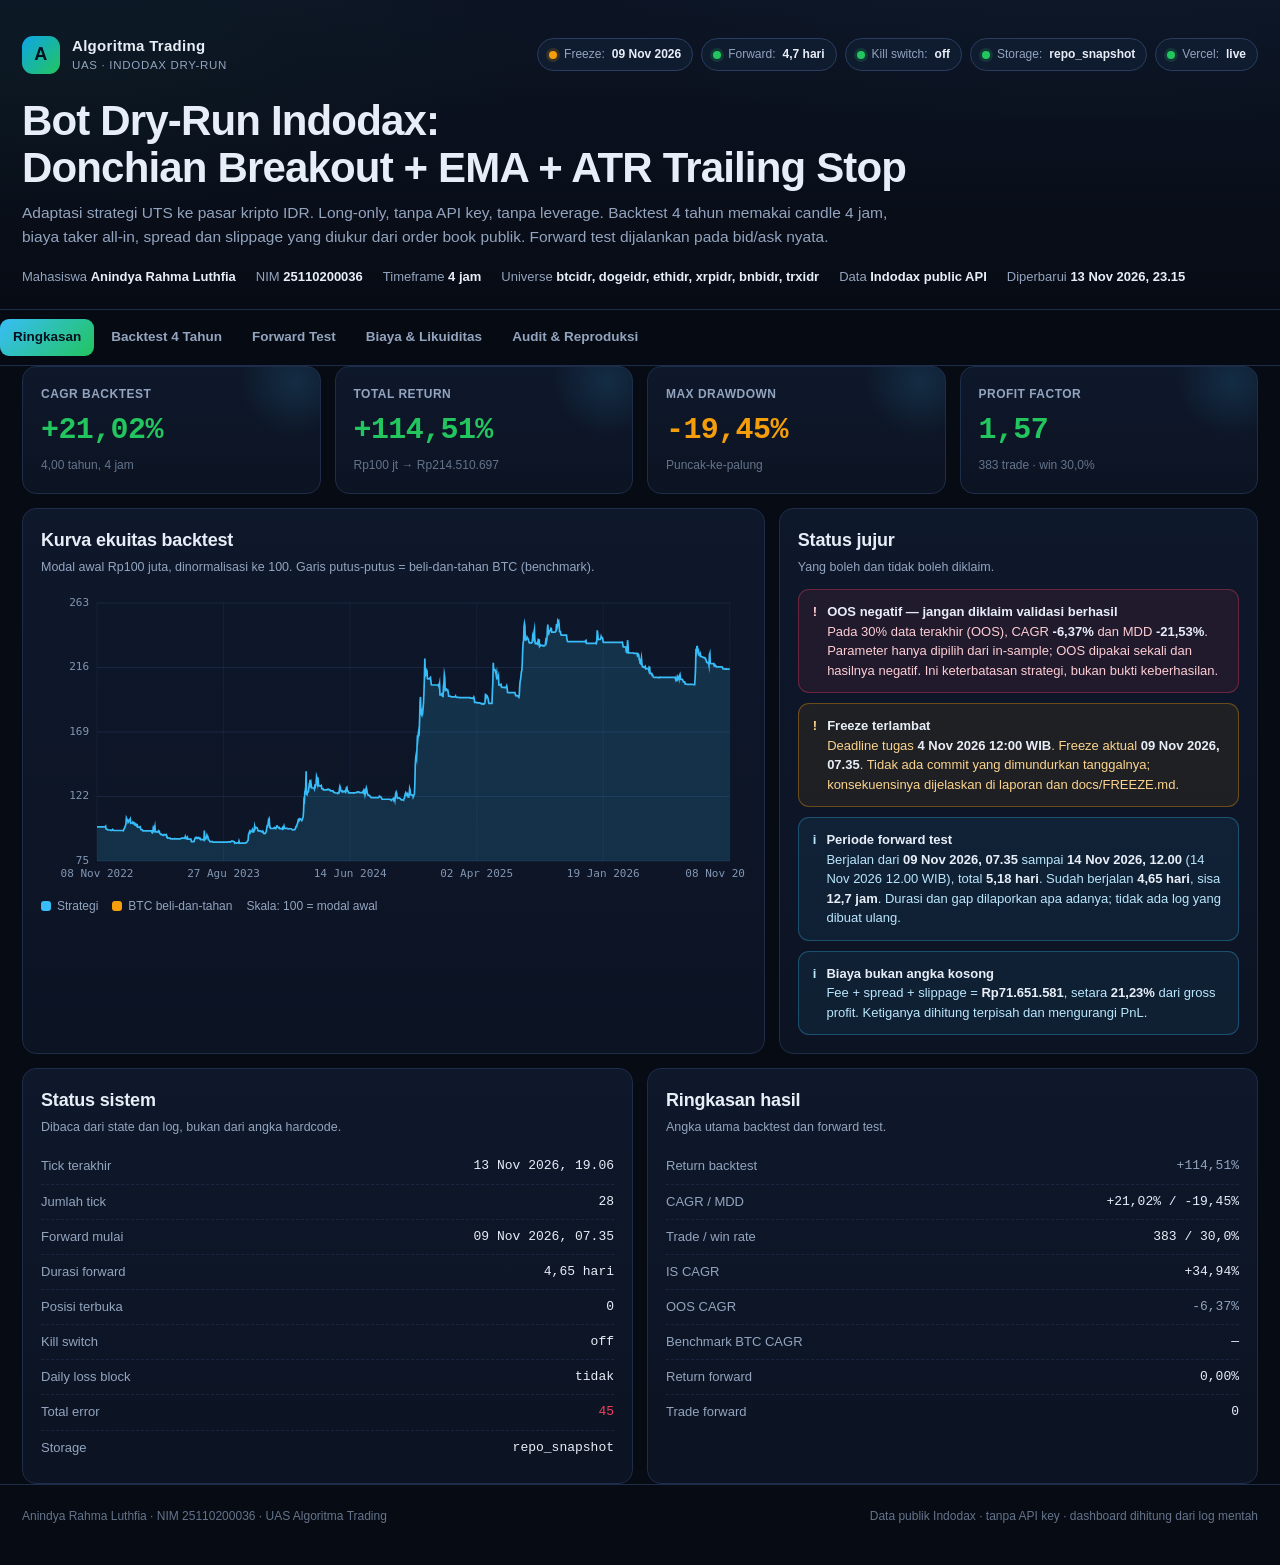
==== dashboard_offline.html @ c39b7fad "feat(periode): forward test sampai 14 Nov 2026 12.00 WIB + dashboard offline root - core/period.py: " ====
<!doctype html>
<html lang="id">
<head>
<meta charset="utf-8">
<meta name="viewport" content="width=device-width, initial-scale=1">
<title>UAS Algoritma Trading — Indodax Dry-Run Bot</title>
<meta name="description" content="Dashboard backtest dan forward test bot dry-run Indodax. Data mentah, metrik dihitung ulang, tanpa API key.">
<style>
:root {
  --bg: #070b14;
  --bg2: #0b1220;
  --panel: #0e1729;
  --panel2: #111d33;
  --line: #1e2d4a;
  --line2: #2a3d60;
  --text: #e8eef8;
  --muted: #93a4bf;
  --faint: #64748b;
  --green: #22c55e;
  --green2: #16a34a;
  --red: #f43f5e;
  --amber: #f59e0b;
  --blue: #38bdf8;
  --violet: #a78bfa;
  --mono: ui-monospace, SFMono-Regular, Menlo, Monaco, Consolas, "Liberation Mono", monospace;
  --sans: -apple-system, BlinkMacSystemFont, "Segoe UI", Roboto, Helvetica, Arial, sans-serif;
  --radius: 14px;
}
* { box-sizing: border-box; }
html { scroll-behavior: smooth; }
body {
  margin: 0;
  background:
    radial-gradient(1200px 500px at 85% -10%, rgba(56,189,248,.12), transparent 60%),
    radial-gradient(900px 400px at 5% 0%, rgba(34,197,94,.10), transparent 55%),
    var(--bg);
  color: var(--text);
  font-family: var(--sans);
  font-size: 15px;
  line-height: 1.55;
  -webkit-font-smoothing: antialiased;
}
a { color: var(--blue); text-decoration: none; }
a:hover { text-decoration: underline; }
.wrap { max-width: 1280px; margin: 0 auto; padding: 0 22px; }

.hero { padding: 34px 0 22px; border-bottom: 1px solid var(--line); background: linear-gradient(180deg, rgba(14,23,41,.75), rgba(7,11,20,0)); }
.hero-top { display: flex; justify-content: space-between; gap: 18px; align-items: center; flex-wrap: wrap; }
.brand { display: flex; align-items: center; gap: 12px; font-weight: 700; letter-spacing: .02em; }
.brand .logo { width: 38px; height: 38px; border-radius: 11px; display: grid; place-items: center; background: linear-gradient(135deg, #0ea5e9, #22c55e); color: #04101f; font-weight: 900; font-size: 18px; }
.brand small { display: block; color: var(--muted); font-weight: 500; font-size: 11.5px; letter-spacing: .06em; text-transform: uppercase; }
.hero h1 { font-size: clamp(26px, 3.6vw, 42px); line-height: 1.12; margin: 22px 0 10px; letter-spacing: -.02em; }
.hero .sub { color: var(--muted); max-width: 900px; margin: 0; font-size: 15.5px; }
.hero-meta { display: flex; gap: 20px; flex-wrap: wrap; margin-top: 18px; color: var(--muted); font-size: 13px; }
.hero-meta b { color: var(--text); font-weight: 600; }

.chips { display: flex; gap: 8px; flex-wrap: wrap; }
.chip { display: inline-flex; align-items: center; gap: 7px; padding: 6px 11px; border: 1px solid var(--line2); border-radius: 999px; background: rgba(17,29,51,.8); font-size: 12px; color: var(--muted); white-space: nowrap; }
.chip b { color: var(--text); font-weight: 600; }
.dot { width: 8px; height: 8px; border-radius: 50%; background: var(--faint); }
.dot.ok { background: var(--green); box-shadow: 0 0 0 3px rgba(34,197,94,.16); }
.dot.bad { background: var(--red); box-shadow: 0 0 0 3px rgba(244,63,94,.16); }
.dot.warn { background: var(--amber); box-shadow: 0 0 0 3px rgba(245,158,11,.16); }

nav.tabs { position: sticky; top: 0; z-index: 20; background: rgba(7,11,20,.88); backdrop-filter: blur(10px); border-bottom: 1px solid var(--line); }
.tabs-inner { display: flex; gap: 4px; overflow-x: auto; padding: 9px 0; scrollbar-width: none; }
.tabs-inner::-webkit-scrollbar { display: none; }
.tab-btn { appearance: none; border: 0; background: transparent; color: var(--muted); font: inherit; font-size: 13.5px; font-weight: 600; padding: 8px 13px; border-radius: 9px; cursor: pointer; white-space: nowrap; }
.tab-btn:hover { color: var(--text); background: rgba(17,29,51,.8); }
.tab-btn.active { color: #04101f; background: linear-gradient(135deg, #38bdf8, #22c55e); }

main { padding: 26px 0 60px; }
section.tab { display: none; }
section.tab.active { display: block; animation: fade .18s ease; }
@keyframes fade { from { opacity: 0; transform: translateY(4px); } to { opacity: 1; transform: none; } }

.grid { display: grid; gap: 14px; }
.g2 { grid-template-columns: repeat(2, minmax(0, 1fr)); }
.g3 { grid-template-columns: repeat(3, minmax(0, 1fr)); }
.g4 { grid-template-columns: repeat(4, minmax(0, 1fr)); }
.g23 { grid-template-columns: 1.55fr 1fr; }
@media (max-width: 1000px) { .g4 { grid-template-columns: repeat(2, minmax(0, 1fr)); } .g23, .g2, .g3 { grid-template-columns: 1fr; } }
@media (max-width: 560px) { .g4 { grid-template-columns: 1fr; } }

.card { background: linear-gradient(180deg, rgba(17,29,51,.72), rgba(14,23,41,.72)); border: 1px solid var(--line); border-radius: var(--radius); padding: 18px; }
.card.tight { padding: 14px; }
.card h3 { margin: 0 0 4px; font-size: 14px; letter-spacing: .01em; }
.card .hint { color: var(--muted); font-size: 12.5px; margin: 0 0 14px; }
.card-head { display: flex; justify-content: space-between; align-items: flex-start; gap: 12px; margin-bottom: 12px; }
.card-head h2 { margin: 0; font-size: 18px; letter-spacing: -.01em; }
.card-head p { margin: 3px 0 0; color: var(--muted); font-size: 12.5px; }

.kpi { position: relative; overflow: hidden; }
.kpi .label { color: var(--muted); font-size: 12px; letter-spacing: .04em; text-transform: uppercase; font-weight: 600; }
.kpi .value { font-family: var(--mono); font-size: clamp(22px, 2.4vw, 30px); font-weight: 700; letter-spacing: -.02em; margin-top: 3px; }
.kpi .value.sm { font-size: 22px; }
.kpi .foot { color: var(--faint); font-size: 12px; margin-top: 3px; }
.kpi.pos .value { color: var(--green); }
.kpi.neg .value { color: var(--red); }
.kpi.warn .value { color: var(--amber); }
.kpi::after { content: ""; position: absolute; right: -30px; top: -40px; width: 110px; height: 110px; border-radius: 50%; background: radial-gradient(circle, rgba(56,189,248,.13), transparent 70%); }

.note { display: flex; gap: 10px; padding: 12px 14px; border-radius: 11px; border: 1px solid; font-size: 13px; line-height: 1.5; }
.note b { color: var(--text); }
.note.warn { border-color: rgba(245,158,11,.35); background: rgba(245,158,11,.08); color: #fbd38d; }
.note.bad { border-color: rgba(244,63,94,.35); background: rgba(244,63,94,.08); color: #fecdd3; }
.note.ok { border-color: rgba(34,197,94,.32); background: rgba(34,197,94,.07); color: #bbf7d0; }
.note.info { border-color: rgba(56,189,248,.30); background: rgba(56,189,248,.07); color: #bae6fd; }
.note .ico { flex: 0 0 auto; font-weight: 800; }

.chart { position: relative; width: 100%; }
.chart canvas { width: 100%; height: 300px; display: block; }
.chart.small canvas { height: 210px; }
.chart .legend { display: flex; gap: 14px; flex-wrap: wrap; margin: 8px 0 0; font-size: 12px; color: var(--muted); }
.legend i { display: inline-block; width: 10px; height: 10px; border-radius: 3px; margin-right: 6px; vertical-align: -1px; }
.empty { display: grid; place-items: center; height: 200px; color: var(--faint); font-size: 13px; border: 1px dashed var(--line2); border-radius: 11px; text-align: center; padding: 20px; }
.chart .empty { height: 300px; }
.chart.small .empty { height: 210px; }

table { width: 100%; border-collapse: collapse; font-size: 12.8px; }
th, td { padding: 9px 10px; text-align: right; border-bottom: 1px solid rgba(30,45,74,.65); white-space: nowrap; }
th:first-child, td:first-child { text-align: left; }
th { color: var(--muted); font-size: 11px; text-transform: uppercase; letter-spacing: .05em; font-weight: 700; position: sticky; top: 0; background: var(--panel); z-index: 1; }
tbody tr:hover { background: rgba(56,189,248,.045); }
td.mono, th.mono, .mono { font-family: var(--mono); }
.pos { color: var(--green); }
.neg { color: var(--red); }
.mut { color: var(--muted); }
.tbl-scroll { max-height: 430px; overflow: auto; border: 1px solid var(--line); border-radius: 11px; }
.tbl-scroll table th:first-child { border-top-left-radius: 11px; }
.badge { display: inline-block; padding: 2px 8px; border-radius: 999px; font-size: 11px; font-weight: 700; letter-spacing: .02em; }
.badge.buy { background: rgba(34,197,94,.15); color: #86efac; }
.badge.sell { background: rgba(244,63,94,.15); color: #fda4af; }
.badge.skip { background: rgba(100,116,139,.18); color: #cbd5e1; }
.badge.warn { background: rgba(245,158,11,.16); color: #fcd34d; }

.statline { display: flex; justify-content: space-between; gap: 14px; padding: 7px 0; border-bottom: 1px dashed rgba(30,45,74,.7); font-size: 13px; }
.statline:last-child { border-bottom: 0; }
.statline span:first-child { color: var(--muted); }
.statline span:last-child { font-family: var(--mono); text-align: right; }

.kv { display: grid; grid-template-columns: auto 1fr; gap: 7px 14px; font-size: 12.5px; }
.kv dt { color: var(--muted); }
.kv dd { margin: 0; font-family: var(--mono); overflow-wrap: anywhere; }

details { border: 1px solid var(--line); border-radius: 10px; padding: 10px 12px; background: rgba(7,11,20,.3); }
details summary { cursor: pointer; color: var(--muted); font-size: 12.5px; }
details[open] summary { margin-bottom: 8px; }

pre { margin: 0; padding: 12px; background: #060a12; border: 1px solid var(--line); border-radius: 10px; overflow: auto; font-family: var(--mono); font-size: 12px; color: #c7d2e5; }
code { font-family: var(--mono); font-size: .92em; background: rgba(56,189,248,.09); padding: 1px 5px; border-radius: 5px; }
pre code { background: transparent; padding: 0; }

footer { border-top: 1px solid var(--line); padding: 22px 0 40px; color: var(--faint); font-size: 12px; }
footer .wrap { display: flex; justify-content: space-between; gap: 18px; flex-wrap: wrap; }

#tooltip { position: fixed; pointer-events: none; z-index: 100; background: #0b1322; border: 1px solid var(--line2); border-radius: 9px; padding: 8px 10px; font-size: 12px; color: var(--text); box-shadow: 0 12px 35px rgba(0,0,0,.5); display: none; min-width: 130px; }
#tooltip .t { color: var(--muted); font-size: 11px; margin-bottom: 3px; }
#tooltip .row { display: flex; justify-content: space-between; gap: 12px; font-family: var(--mono); }
#tooltip i { display: inline-block; width: 8px; height: 8px; border-radius: 2px; margin-right: 5px; }

.sep { height: 1px; background: var(--line); margin: 18px 0; }
.right { text-align: right; }
.flex { display: flex; gap: 10px; flex-wrap: wrap; align-items: center; }
.spacer { flex: 1; }
.small { font-size: 12px; }
.muted { color: var(--muted); }
.nowrap { white-space: nowrap; }
.pill { display: inline-block; padding: 3px 9px; border: 1px solid var(--line2); border-radius: 999px; font-size: 11.5px; color: var(--muted); }

@media print {
  body { background: #fff; color: #111; }
  nav.tabs, #tooltip { display: none; }
  section.tab { display: block !important; }
  .card { break-inside: avoid; border-color: #ccc; background: #fff; }
  .hero { background: #fff; }
}

</style>
<link rel="icon" href="data:image/svg+xml,%3Csvg xmlns='http://www.w3.org/2000/svg' viewBox='0 0 64 64'%3E%3Crect width='64' height='64' rx='14' fill='%230ea5e9'/%3E%3Cpath d='M14 44l12-12 8 7 16-19' stroke='%2304101f' stroke-width='7' fill='none' stroke-linecap='round' stroke-linejoin='round'/%3E%3C/svg%3E">
</head>
<body>
<header class="hero">
  <div class="wrap">
    <div class="hero-top">
      <div class="brand">
        <div class="logo">A</div>
        <div>Algoritma Trading<small>UAS · Indodax Dry-Run</small></div>
      </div>
      <div class="chips" id="heroChips"></div>
    </div>
    <h1>Bot Dry-Run Indodax:<br>Donchian Breakout + EMA + ATR Trailing Stop</h1>
    <p class="sub">
      Adaptasi strategi UTS ke pasar kripto IDR. Long-only, tanpa API key, tanpa leverage.
      Backtest 4 tahun memakai candle 4 jam, biaya taker all-in, spread dan slippage
      yang diukur dari order book publik. Forward test dijalankan pada bid/ask nyata.
    </p>
    <div class="hero-meta" id="heroMeta"></div>
  </div>
</header>

<nav class="tabs">
  <div class="wrap tabs-inner" id="tabs">
    <button class="tab-btn active" data-tab="ringkasan">Ringkasan</button>
    <button class="tab-btn" data-tab="backtest">Backtest 4 Tahun</button>
    <button class="tab-btn" data-tab="forward">Forward Test</button>
    <button class="tab-btn" data-tab="biaya">Biaya &amp; Likuiditas</button>
    <button class="tab-btn" data-tab="audit">Audit &amp; Reproduksi</button>
  </div>
</nav>

<main class="wrap">
  <!-- ================= RINGKASAN ================= -->
  <section class="tab active" id="tab-ringkasan">
    <div class="grid g4" id="kpis" style="margin-bottom:14px"></div>
    <div class="grid g23" style="margin-bottom:14px">
      <div class="card">
        <div class="card-head">
          <div><h2>Kurva ekuitas backtest</h2><p>Modal awal Rp100 juta, dinormalisasi ke 100. Garis putus-putus = beli-dan-tahan BTC (benchmark).</p></div>
        </div>
        <div class="chart" id="summaryChartWrap">
          <canvas id="summaryChart" aria-label="Kurva ekuitas backtest"></canvas>
          <div class="legend" id="summaryLegend"></div>
        </div>
      </div>
      <div class="card">
        <div class="card-head"><div><h2>Status jujur</h2><p>Yang boleh dan tidak boleh diklaim.</p></div></div>
        <div id="honestyNotes" class="grid" style="gap:10px"></div>
      </div>
    </div>
    <div class="grid g2">
      <div class="card">
        <div class="card-head"><div><h2>Status sistem</h2><p>Dibaca dari state dan log, bukan dari angka hardcode.</p></div></div>
        <div id="statusList"></div>
      </div>
      <div class="card">
        <div class="card-head"><div><h2>Ringkasan hasil</h2><p>Angka utama backtest dan forward test.</p></div></div>
        <div id="summaryStats"></div>
      </div>
    </div>
  </section>

  <!-- ================= BACKTEST ================= -->
  <section class="tab" id="tab-backtest">
    <div class="grid g2" style="margin-bottom:14px">
      <div class="card">
        <div class="card-head"><div><h2>Ekuitas vs benchmark</h2><p>Harian (nilai pada panggilan pertama setelah 00:00 WIB).</p></div></div>
        <div class="chart" id="btEquityWrap"><canvas id="btEquity"></canvas><div class="legend" id="btEquityLegend"></div></div>
      </div>
      <div class="card">
        <div class="card-head"><div><h2>Drawdown</h2><p>Jarak dari puncak ekuitas. Negatif = di bawah puncak.</p></div></div>
        <div class="chart" id="btDdWrap"><canvas id="btDrawdown"></canvas><div class="legend" id="btDdLegend"></div></div>
      </div>
    </div>

    <div class="grid g2" style="margin-bottom:14px">
      <div class="card">
        <div class="card-head"><div><h2>In-sample vs out-of-sample</h2><p>Parameter dipilih hanya dari 70% awal. OOS dievaluasi sekali setelahnya.</p></div></div>
        <div class="tbl-scroll" style="max-height:none"><table id="splitTable"></table></div>
        <div id="oosNote" style="margin-top:12px"></div>
      </div>
      <div class="card">
        <div class="card-head"><div><h2>Uji ketahanan</h2><p>Fee 2x, biaya eksekusi 2x, dan keterlambatan eksekusi 1 bar.</p></div></div>
        <div class="tbl-scroll" style="max-height:none"><table id="stressTable"></table></div>
        <div class="hint" style="margin-top:10px">Sensitivitas parameter ada di tab Audit.</div>
      </div>
    </div>

    <div class="grid g2" style="margin-bottom:14px">
      <div class="card">
        <div class="card-head"><div><h2>Metrik lengkap</h2><p>Dihitung dari equity curve dan daftar trade.</p></div></div>
        <div class="tbl-scroll" style="max-height:520px"><table id="btMetrics"></table></div>
      </div>
      <div class="card">
        <div class="card-head"><div><h2>Return per tahun</h2><p>Tahun kalender WIB. Tahun parsial ditandai.</p></div></div>
        <div class="tbl-scroll" style="max-height:none"><table id="yearlyTable"></table></div>
        <div class="sep"></div>
        <div class="card-head"><div><h2>Return per bulan</h2><p>Bulan kalender WIB, 48 bulan.</p></div></div>
        <div class="tbl-scroll" style="max-height:260px"><table id="monthlyTable"></table></div>
      </div>
    </div>

    <div class="card" style="margin-bottom:14px">
      <div class="card-head">
        <div><h2>Daftar trade</h2><p id="tradesHint">Semua trade tertutup. Kolom biaya memisahkan fee, spread, dan slippage.</p></div>
        <div class="flex">
          <a class="pill" href="backtest_trades.csv" download>Unduh CSV</a>
          <a class="pill" href="backtest_equity_daily.csv" download>Equity CSV</a>
        </div>
      </div>
      <div class="tbl-scroll"><table id="tradesTable"></table></div>
    </div>

    <div class="card">
      <div class="card-head"><div><h2>Sensitivitas parameter</h2><p>Mengubah satu parameter ±20% dari nilai final, untuk melihat apakah hasil bergantung pada satu titik.</p></div></div>
      <div class="tbl-scroll" style="max-height:none"><table id="sensitivityTable"></table></div>
    </div>
  </section>

  <!-- ================= FORWARD ================= -->
  <section class="tab" id="tab-forward">
    <div id="fwdBanner" style="margin-bottom:14px"></div>
    <div class="grid g4" id="fwdKpis" style="margin-bottom:14px"></div>
    <div class="card" style="margin-bottom:14px">
      <div class="card-head"><div><h2>Kecocokan backtest vs forward (jendela yang sama)</h2><p>Backtest dijalankan ulang pada candle yang sama, lalu sinyal masuk dibandingkan candle demi candle memakai fungsi strategi yang sama.</p></div></div>
      <div id="fwdCompare"></div>
    </div>
    <div class="grid g23" style="margin-bottom:14px">
      <div class="card">
        <div class="card-head"><div><h2>Ekuitas forward test</h2><p>Setiap titik = satu tick bot. Dinormalisasi ke 100.</p></div></div>
        <div class="chart" id="fwdChartWrap"><canvas id="fwdChart"></canvas><div class="legend" id="fwdLegend"></div></div>
      </div>
      <div class="card">
        <div class="card-head"><div><h2>Status forward</h2><p>Durasi dan uptime dihitung dari log.</p></div></div>
        <div id="fwdStatus"></div>
      </div>
    </div>

    <div class="grid g2" style="margin-bottom:14px">
      <div class="card">
        <div class="card-head"><div><h2>Posisi terbuka</h2><p>Mark-to-market memakai bid terakhir.</p></div></div>
        <div class="tbl-scroll" style="max-height:none"><table id="positionsTable"></table></div>
      </div>
      <div class="card">
        <div class="card-head"><div><h2>Trade forward</h2><p>Trade yang sudah ditutup selama forward test.</p></div></div>
        <div class="tbl-scroll" style="max-height:none"><table id="fwdTradesTable"></table></div>
      </div>
    </div>

    <div class="grid g2" style="margin-bottom:14px">
      <div class="card">
        <div class="card-head"><div><h2>Keputusan terakhir</h2><p>30 keputusan terbaru, termasuk candle yang dilewati dan alasannya.</p></div></div>
        <div class="tbl-scroll"><table id="decisionsTable"></table></div>
      </div>
      <div class="card">
        <div class="card-head"><div><h2>Order simulasi</h2><p>Harga fill, fee, spread, slippage, dan deviasi terhadap harga sinyal.</p></div></div>
        <div class="tbl-scroll"><table id="ordersTable"></table></div>
      </div>
    </div>

    <div class="grid g3">
      <div class="card">
        <div class="card-head"><div><h2>Uptime scheduler</h2><p>Definisi: candle diproses sebelum candle berikutnya ditutup.</p></div></div>
        <div id="uptimeCard"></div>
      </div>
      <div class="card">
        <div class="card-head"><div><h2>Kill switch</h2><p>Memblokir entry baru; exit tetap dievaluasi.</p></div></div>
        <div id="killCard"></div>
      </div>
      <div class="card">
        <div class="card-head"><div><h2>Error terakhir</h2><p>Kegagalan API atau eksekusi, jika ada.</p></div></div>
        <div id="errorsCard"></div>
      </div>
    </div>
  </section>

  <!-- ================= BIAYA ================= -->
  <section class="tab" id="tab-biaya">
    <div class="grid g3" id="feeCards" style="margin-bottom:14px"></div>
    <div class="grid g2" style="margin-bottom:14px">
      <div class="card">
        <div class="card-head"><div><h2>Spread &amp; slippage terukur per pair</h2><p>Dari snapshot order book publik untuk notional 20% modal awal.</p></div></div>
        <div class="tbl-scroll" style="max-height:none"><table id="costTable"></table></div>
        <div class="hint" style="margin-top:10px" id="costMethod"></div>
      </div>
      <div class="card">
        <div class="card-head"><div><h2>Sumber angka</h2><p>Semua angka biaya punya rujukan yang bisa diperiksa.</p></div></div>
        <div id="feeSources"></div>
      </div>
    </div>
    <div class="grid g2">
      <div class="card">
        <div class="card-head"><div><h2>Bukti snapshot</h2><p>Order book disimpan mentah, bukan hanya ringkasannya.</p></div></div>
        <div id="snapshotInfo"></div>
      </div>
      <div class="card">
        <div class="card-head"><div><h2>Total biaya backtest</h2><p>Biaya yang benar-benar mengurangi PnL, bukan estimasi terpisah.</p></div></div>
        <div id="costTotals"></div>
      </div>
    </div>
  </section>

  <!-- ================= AUDIT ================= -->
  <section class="tab" id="tab-audit">
    <div class="grid g2" style="margin-bottom:14px">
      <div class="card">
        <div class="card-head"><div><h2>Kualitas data</h2><p>Jumlah bar, gap, dan hash file mentah per pair.</p></div></div>
        <div class="tbl-scroll"><table id="qualityTable"></table></div>
      </div>
      <div class="card">
        <div class="card-head"><div><h2>Identitas build</h2><p>Versi kode, parameter, dan waktu pembuatan laporan.</p></div></div>
        <div id="reproInfo"></div>
        <div class="sep"></div>
        <div class="card-head"><div><h2>Freeze</h2><p>Batas tugas dan waktu freeze yang benar-benar terjadi.</p></div></div>
        <div id="freezeInfo"></div>
      </div>
    </div>

    <div class="card" style="margin-bottom:14px">
      <div class="card-head"><div><h2>Cara menghitung ulang</h2><p>Semua perintah di bawah dijalankan dari root proyek.</p></div></div>
      <pre><code id="commands"></code></pre>
    </div>

    <div class="grid g2" style="margin-bottom:14px">
      <div class="card">
        <div class="card-head"><div><h2>Checklist ketentuan UAS</h2><p>Status berdasarkan bukti di repo, bukan klaim.</p></div></div>
        <div id="checklist"></div>
      </div>
      <div class="card">
        <div class="card-head"><div><h2>Berkas penting</h2><p>Lokasi bukti dan kode yang bisa diperiksa dosen.</p></div></div>
        <div id="filesInfo"></div>
      </div>
    </div>

    <div class="card">
      <div class="card-head"><div><h2>Catatan metodologi</h2><p>Hal-hal yang mudah membuat backtest terlihat lebih bagus dari kenyataan.</p></div></div>
      <div id="methodNotes"></div>
    </div>
  </section>
</main>

<footer>
  <div class="wrap">
    <div>Anindya Rahma Luthfia · NIM 25110200036 · UAS Algoritma Trading</div>
    <div>Data publik Indodax · tanpa API key · dashboard dihitung dari log mentah</div>
  </div>
</footer>

<div id="tooltip"></div>
<script>window.__DASHBOARD_DATA__={"meta":{"student":"Anindya Rahma Luthfia","nim":"25110200036","generated_at":"2026-11-13T16:15:11Z","storage":"repo_snapshot","strategy":"Donchian Breakout + EMA Trend Filter + ATR Trailing Stop (adaptasi UTS ke kripto IDR)","timeframe":"240","freeze":"2026-11-09T00:35:31Z","freeze_commit":"freeze-2026-11-09","forward_test_start":"2026-11-09T00:35:58Z","universe":["btcidr","dogeidr","ethidr","xrpidr","bnbidr","trxidr"],"params":{"lookback":40,"fast_ema":20,"trend_ema":100,"atr_period":14,"atr_mult":3.0,"time_stop_bars":3,"time_stop_loss_pct":-0.02},"capital_idr":100000000.0,"fees":{"buy_pct":0.0020555,"sell_pct":0.0041555,"basis":"taker all-in (service fee + tax + CFX), IDR Market PRO, berlaku efektif 1 Oktober 2026","api_pairs_taker_pct":0.002,"official_buy_taker_pct":0.0020555,"official_sell_taker_pct":0.0041555,"used":"nilai tertinggi dari /api/pairs dan halaman resmi","sources":[{"url":"https://indodax.com/api/pairs","accessed_at":"2026-11-08","value":"trade_fee_percent_taker = 0.2% (belum termasuk komponen pajak/CFX)"},{"url":"https://help.indodax.com/hc/id/articles/4416646599705-Rincian-Biaya-Transaksi-di-INDODAX","accessed_at":"2026-11-08","value":"IDR Market PRO Taker: BUY 0.20555%, SELL 0.41555% all-in"}]},"min_order_idr":25000},"backtest":{"meta":{"generated_at":"2026-11-09T00:31:39Z","strategy":"Donchian Breakout + EMA Trend Filter + ATR Trailing Stop (adaptasi UTS ke kripto IDR)","timeframe":"240","timeframe_seconds":14400,"period_start":"2022-11-08T00:00:00Z","period_end":"2026-11-08T00:00:00Z","years":4.0,"capital_idr":100000000,"universe":["btcidr","dogeidr","ethidr","xrpidr","bnbidr","trxidr"],"params":{"lookback":40,"fast_ema":20,"trend_ema":100,"atr_period":14,"atr_mult":3.0,"time_stop_bars":3,"time_stop_loss_pct":-0.02},"fees":{"buy_pct":0.0020555,"sell_pct":0.0041555,"basis":"taker all-in (service fee + tax + CFX), IDR Market PRO, berlaku efektif 1 Oktober 2026","api_pairs_taker_pct":0.002,"official_buy_taker_pct":0.0020555,"official_sell_taker_pct":0.0041555,"used":"nilai tertinggi dari /api/pairs dan halaman resmi","sources":[{"url":"https://indodax.com/api/pairs","accessed_at":"2026-11-08","value":"trade_fee_percent_taker = 0.2% (belum termasuk komponen pajak/CFX)"},{"url":"https://help.indodax.com/hc/id/articles/4416646599705-Rincian-Biaya-Transaksi-di-INDODAX","accessed_at":"2026-11-08","value":"IDR Market PRO Taker: BUY 0.20555%, SELL 0.41555% all-in"}]},"min_order_idr":25000,"costs":{"btcidr":{"samples":61,"target_notional_idr":20000000.0,"spread_median":0.0003881242711291977,"spread_p25":4.697102217091846e-05,"spread_p75":0.0003924942573138465,"half_spread":0.00019406213556459885,"slippage_buy":0.0,"slippage_sell":1.6816029778654595e-05,"slippage_samples_buy":61,"slippage_samples_sell":61,"depth_complete_share":1.0,"first_snapshot":"2026-11-08T15:09:26Z","last_snapshot":"2026-11-08T16:09:25Z"},"dogeidr":{"samples":61,"target_notional_idr":20000000.0,"spread_median":0.0015515903801396431,"spread_p25":0.0007754943776657619,"spread_p75":0.0015515903801396431,"half_spread":0.0007757951900698216,"slippage_buy":0.0,"slippage_sell":0.0007165972291417466,"slippage_samples_buy":61,"slippage_samples_sell":61,"depth_complete_share":1.0,"first_snapshot":"2026-11-08T15:09:34Z","last_snapshot":"2026-11-08T16:09:28Z"},"ethidr":{"samples":61,"target_notional_idr":20000000.0,"spread_median":0.0009141558265080482,"spread_p25":0.0002720516403477315,"spread_p75":0.0012484914358889426,"half_spread":0.0004570779132540241,"slippage_buy":0.0,"slippage_sell":0.0,"slippage_samples_buy":61,"slippage_samples_sell":61,"depth_complete_share":1.0,"first_snapshot":"2026-11-08T15:09:27Z","last_snapshot":"2026-11-08T16:09:25Z"},"xrpidr":{"samples":61,"target_notional_idr":20000000.0,"spread_median":0.0005268577723495462,"spread_p25":9.560695196406051e-05,"spread_p75":0.0010052272062171731,"half_spread":0.0002634288861747731,"slippage_buy":0.0,"slippage_sell":0.0004511335882239065,"slippage_samples_buy":61,"slippage_samples_sell":61,"depth_complete_share":1.0,"first_snapshot":"2026-11-08T15:09:28Z","last_snapshot":"2026-11-08T16:09:26Z"},"bnbidr":{"samples":61,"target_notional_idr":20000000.0,"spread_median":0.004411501298459713,"spread_p25":0.004384300449477836,"spread_p75":0.004433532936888006,"half_spread":0.0022057506492298563,"slippage_buy":0.0,"slippage_sell":0.0,"slippage_samples_buy":61,"slippage_samples_sell":61,"depth_complete_share":1.0,"first_snapshot":"2026-11-08T15:09:30Z","last_snapshot":"2026-11-08T16:09:27Z"},"trxidr":{"samples":61,"target_notional_idr":20000000.0,"spread_median":0.003451251078515962,"spread_p25":0.003278971438432997,"spread_p75":0.003623500992149081,"half_spread":0.001725625539257981,"slippage_buy":2.903146102051224e-05,"slippage_sell":0.00033739949649358447,"slippage_samples_buy":61,"slippage_samples_sell":61,"depth_complete_share":1.0,"first_snapshot":"2026-11-08T15:09:39Z","last_snapshot":"2026-11-08T16:09:30Z"}},"cost_fallback":{"spread_median":0.0012730271948805697,"half_spread":0.0006365135974402849,"slippage_buy":0.0,"slippage_sell":0.00017710776313611953,"note":"fallback = median lintas pair yang punya snapshot; 0.2% slippage hanya jika tidak ada snapshot sama sekali"},"cost_method":"spread = (ask-bid)/mid pada best level; slippage = selisih VWAP hasil walk-the-book terhadap best level untuk notional 20% modal awal. Backtest memakai median seluruh snapshot yang terkumpul.","universe_selection":{"generated_at":"2026-11-08T15:12:27Z","backtest_start":"2022-11-08","backtest_end":"2026-11-08","liquidity_window":["2022-11-08","2023-01-07"],"criteria":"Pair IDR yang sudah memiliki candle pada awal periode, coverage data >=95% pada 60 hari pertama, dan median nilai transaksi harian (close x volume) tertinggi pada 60 hari pertama. Likuiditas diukur pada awal backtest, bukan pada hari ini.","candidates":[{"pair":"btcidr","eligible":true,"reason":"ok","median_daily_quote_volume_idr":5683095155.652599,"coverage":1.0,"bars_window":360,"expected_bars_window":360,"first_bar_utc":"2022-08-01 00:00","last_bar_utc":"2026-11-08 00:00","trade_min_base_currency":10000,"trade_fee_percent_taker_api":0.2,"pricescale":1000,"quantity_increment":1e-08,"is_maintenance":0},{"pair":"ethidr","eligible":true,"reason":"ok","median_daily_quote_volume_idr":3386825511.25922,"coverage":1.0,"bars_window":360,"expected_bars_window":360,"first_bar_utc":"2022-08-01 00:00","last_bar_utc":"2026-11-08 00:00","trade_min_base_currency":10000,"trade_fee_percent_taker_api":0.2,"pricescale":1000,"quantity_increment":1e-08,"is_maintenance":0},{"pair":"usdtidr","eligible":false,"reason":"Stablecoin IDR bukan kandidat trend following karena harganya dipatok dan tidak menghasilkan tren arah; likuiditasnya besar tetapi bukan peluang strategi ini."},{"pair":"xrpidr","eligible":true,"reason":"ok","median_daily_quote_volume_idr":2259328671.8648033,"coverage":1.0,"bars_window":360,"expected_bars_window":360,"first_bar_utc":"2022-08-01 00:00","last_bar_utc":"2026-11-08 00:00","trade_min_base_currency":10000,"trade_fee_percent_taker_api":0.2,"pricescale":1,"quantity_increment":1e-08,"is_maintenance":0},{"pair":"bnbidr","eligible":true,"reason":"ok","median_daily_quote_volume_idr":1263141329.6965156,"coverage":1.0,"bars_window":360,"expected_bars_window":360,"first_bar_utc":"2022-08-01 00:00","last_bar_utc":"2026-11-08 00:00","trade_min_base_currency":10000,"trade_fee_percent_taker_api":0.2,"pricescale":1,"quantity_increment":1e-08,"is_maintenance":0},{"pair":"solidr","eligible":true,"reason":"ok","median_daily_quote_volume_idr":532950912.4012913,"coverage":1.0,"bars_window":360,"expected_bars_window":360,"first_bar_utc":"2022-08-01 00:00","last_bar_utc":"2026-11-08 00:00","trade_min_base_currency":10000,"trade_fee_percent_taker_api":0.2,"pricescale":1,"quantity_increment":1e-08,"is_maintenance":0},{"pair":"adaidr","eligible":true,"reason":"ok","median_daily_quote_volume_idr":810663510.8387663,"coverage":1.0,"bars_window":360,"expected_bars_window":360,"first_bar_utc":"2022-08-01 00:00","last_bar_utc":"2026-11-08 00:00","trade_min_base_currency":10000,"trade_fee_percent_taker_api":0.2,"pricescale":1,"quantity_increment":1e-08,"is_maintenance":0},{"pair":"dogeidr","eligible":true,"reason":"ok","median_daily_quote_volume_idr":4854923267.940579,"coverage":1.0,"bars_window":360,"expected_bars_window":360,"first_bar_utc":"2022-08-01 00:00","last_bar_utc":"2026-11-08 00:00","trade_min_base_currency":10000,"trade_fee_percent_taker_api":0.2,"pricescale":1,"quantity_increment":1e-08,"is_maintenance":0},{"pair":"dotidr","eligible":true,"reason":"ok","median_daily_quote_volume_idr":114076834.35335663,"coverage":1.0,"bars_window":360,"expected_bars_window":360,"first_bar_utc":"2022-08-01 00:00","last_bar_utc":"2026-11-08 00:00","trade_min_base_currency":10000,"trade_fee_percent_taker_api":0.2,"pricescale":1,"quantity_increment":1e-08,"is_maintenance":0},{"pair":"linkidr","eligible":true,"reason":"ok","median_daily_quote_volume_idr":92257642.55813494,"coverage":1.0,"bars_window":360,"expected_bars_window":360,"first_bar_utc":"2022-08-01 00:00","last_bar_utc":"2026-11-08 00:00","trade_min_base_currency":10000,"trade_fee_percent_taker_api":0.2,"pricescale":1,"quantity_increment":1e-08,"is_maintenance":0},{"pair":"avaxidr","eligible":true,"reason":"ok","median_daily_quote_volume_idr":18399048.43855651,"coverage":1.0,"bars_window":360,"expected_bars_window":360,"first_bar_utc":"2022-08-01 00:00","last_bar_utc":"2026-11-08 00:00","trade_min_base_currency":10000,"trade_fee_percent_taker_api":0.2,"pricescale":1,"quantity_increment":1e-08,"is_maintenance":0},{"pair":"trxidr","eligible":true,"reason":"ok","median_daily_quote_volume_idr":815436025.7508411,"coverage":1.0,"bars_window":360,"expected_bars_window":360,"first_bar_utc":"2022-08-01 00:00","last_bar_utc":"2026-11-08 00:00","trade_min_base_currency":10000,"trade_fee_percent_taker_api":0.2,"pricescale":1,"quantity_increment":1e-08,"is_maintenance":0},{"pair":"ltcidr","eligible":true,"reason":"ok","median_daily_quote_volume_idr":252291660.08055,"coverage":1.0,"bars_window":360,"expected_bars_window":360,"first_bar_utc":"2022-08-01 00:00","last_bar_utc":"2026-11-08 00:00","trade_min_base_currency":10000,"trade_fee_percent_taker_api":0.2,"pricescale":1000,"quantity_increment":1e-08,"is_maintenance":0},{"pair":"bchidr","eligible":false,"reason":"volume nol","median_daily_quote_volume_idr":0.0,"coverage":1.0,"bars_window":360,"expected_bars_window":360,"first_bar_utc":"2022-08-01 00:00","last_bar_utc":"2026-11-08 00:00","trade_min_base_currency":10000,"trade_fee_percent_taker_api":0.2,"pricescale":1000,"quantity_increment":1e-08,"is_maintenance":0},{"pair":"etcidr","eligible":true,"reason":"ok","median_daily_quote_volume_idr":107224795.49615201,"coverage":1.0,"bars_window":360,"expected_bars_window":360,"first_bar_utc":"2022-08-01 00:00","last_bar_utc":"2026-11-08 00:00","trade_min_base_currency":10000,"trade_fee_percent_taker_api":0.2,"pricescale":100,"quantity_increment":1e-08,"is_maintenance":0},{"pair":"xlmidr","eligible":false,"reason":"tidak ada data pada awal periode"},{"pair":"atomidr","eligible":true,"reason":"ok","median_daily_quote_volume_idr":56474039.60287654,"coverage":1.0,"bars_window":360,"expected_bars_window":360,"first_bar_utc":"2022-08-01 00:00","last_bar_utc":"2026-11-08 00:00","trade_min_base_currency":10000,"trade_fee_percent_taker_api":0.2,"pricescale":1,"quantity_increment":1e-08,"is_maintenance":0},{"pair":"uniidr","eligible":true,"reason":"ok","median_daily_quote_volume_idr":17111898.557738557,"coverage":1.0,"bars_window":360,"expected_bars_window":360,"first_bar_utc":"2022-08-01 00:00","last_bar_utc":"2026-11-08 00:00","trade_min_base_currency":10000,"trade_fee_percent_taker_api":0.2,"pricescale":1,"quantity_increment":1e-08,"is_maintenance":0},{"pair":"aaveidr","eligible":false,"reason":"tidak ada data pada awal periode"},{"pair":"sandidr","eligible":true,"reason":"ok","median_daily_quote_volume_idr":205349116.60202432,"coverage":1.0,"bars_window":360,"expected_bars_window":360,"first_bar_utc":"2022-08-01 00:00","last_bar_utc":"2026-11-08 00:00","trade_min_base_currency":10000,"trade_fee_percent_taker_api":0.2,"pricescale":1,"quantity_increment":1e-08,"is_maintenance":0},{"pair":"manaidr","eligible":true,"reason":"ok","median_daily_quote_volume_idr":48081736.01328877,"coverage":1.0,"bars_window":360,"expected_bars_window":360,"first_bar_utc":"2022-08-01 00:00","last_bar_utc":"2026-11-08 00:00","trade_min_base_currency":10000,"trade_fee_percent_taker_api":0.2,"pricescale":1,"quantity_increment":1e-08,"is_maintenance":0},{"pair":"axsidr","eligible":true,"reason":"ok","median_daily_quote_volume_idr":25243874.879067317,"coverage":1.0,"bars_window":360,"expected_bars_window":360,"first_bar_utc":"2022-08-01 00:00","last_bar_utc":"2026-11-08 00:00","trade_min_base_currency":10000,"trade_fee_percent_taker_api":0.2,"pricescale":1,"quantity_increment":1e-08,"is_maintenance":0},{"pair":"enjidr","eligible":true,"reason":"ok","median_daily_quote_volume_idr":7709623.00046164,"coverage":1.0,"bars_window":360,"expected_bars_window":360,"first_bar_utc":"2022-08-01 00:00","last_bar_utc":"2026-11-08 00:00","trade_min_base_currency":10000,"trade_fee_percent_taker_api":0.2,"pricescale":1,"quantity_increment":1e-08,"is_maintenance":0},{"pair":"chzidr","eligible":true,"reason":"ok","median_daily_quote_volume_idr":126655669.91441917,"coverage":1.0,"bars_window":360,"expected_bars_window":360,"first_bar_utc":"2022-08-01 00:00","last_bar_utc":"2026-11-08 00:00","trade_min_base_currency":10000,"trade_fee_percent_taker_api":0.2,"pricescale":1,"quantity_increment":1e-08,"is_maintenance":0},{"pair":"vetidr","eligible":true,"reason":"ok","median_daily_quote_volume_idr":19321340.31770686,"coverage":1.0,"bars_window":360,"expected_bars_window":360,"first_bar_utc":"2022-08-01 00:00","last_bar_utc":"2026-11-08 00:00","trade_min_base_currency":10000,"trade_fee_percent_taker_api":0.2,"pricescale":1,"quantity_increment":1e-08,"is_maintenance":0},{"pair":"algoidr","eligible":true,"reason":"ok","median_daily_quote_volume_idr":219535582.31556284,"coverage":1.0,"bars_window":360,"expected_bars_window":360,"first_bar_utc":"2022-08-01 00:00","last_bar_utc":"2026-11-08 00:00","trade_min_base_currency":10000,"trade_fee_percent_taker_api":0.2,"pricescale":1,"quantity_increment":1e-08,"is_maintenance":1},{"pair":"filidr","eligible":true,"reason":"ok","median_daily_quote_volume_idr":19095543.617249064,"coverage":1.0,"bars_window":360,"expected_bars_window":360,"first_bar_utc":"2022-08-01 00:00","last_bar_utc":"2026-11-08 00:00","trade_min_base_currency":10000,"trade_fee_percent_taker_api":0.2,"pricescale":1,"quantity_increment":1e-08,"is_maintenance":0},{"pair":"thetaidr","eligible":true,"reason":"ok","median_daily_quote_volume_idr":62331332.964189894,"coverage":1.0,"bars_window":360,"expected_bars_window":360,"first_bar_utc":"2022-08-01 00:00","last_bar_utc":"2026-11-08 00:00","trade_min_base_currency":10000,"trade_fee_percent_taker_api":0.2,"pricescale":1,"quantity_increment":1e-08,"is_maintenance":0},{"pair":"nearidr","eligible":true,"reason":"ok","median_daily_quote_volume_idr":22556056.94566906,"coverage":1.0,"bars_window":360,"expected_bars_window":360,"first_bar_utc":"2022-08-01 00:00","last_bar_utc":"2026-11-08 00:00","trade_min_base_currency":10000,"trade_fee_percent_taker_api":0.2,"pricescale":1,"quantity_increment":1e-08,"is_maintenance":0},{"pair":"arbidr","eligible":false,"reason":"tidak ada data pada awal periode"},{"pair":"opidr","eligible":false,"reason":"tidak ada data pada awal periode"},{"pair":"suiidr","eligible":false,"reason":"tidak ada data pada awal periode"},{"pair":"tonidr","eligible":false,"reason":"tidak ada data pada awal periode"},{"pair":"shibidr","eligible":false,"reason":"tidak ada data pada awal periode"},{"pair":"pepeidr","eligible":false,"reason":"tidak ada data pada awal periode"}],"selected":["btcidr","dogeidr","ethidr","xrpidr","bnbidr","trxidr"],"selection_note":"Peringkat memakai median nilai transaksi harian pada 60 hari pertama. Pair dengan data mulai setelah awal periode atau coverage <95% dikeluarkan."},"data_source":"Indodax public API history_v2","data_quality":{"btcidr":{"ok":true,"bars":9361,"bad_bars":0,"first":"2022-08-01 00:00","last":"2026-11-08 00:00","gaps":0,"sha256":"db4fb1e4893129bbe98e1cbd5e8d49cf653445df03cbf80beaa3ac0c7d8e0f92"},"dogeidr":{"ok":true,"bars":9361,"bad_bars":0,"first":"2022-08-01 00:00","last":"2026-11-08 00:00","gaps":0,"sha256":"a4217a5082814128789fdd6920dac1454d8b79f4d65c41fe284ba94b264c22ee"},"ethidr":{"ok":true,"bars":9361,"bad_bars":0,"first":"2022-08-01 00:00","last":"2026-11-08 00:00","gaps":0,"sha256":"eb2653e71ce970d390bc8f3035b82ac3e497350c17244843187f2e0729b005ba"},"xrpidr":{"ok":true,"bars":9361,"bad_bars":0,"first":"2022-08-01 00:00","last":"2026-11-08 00:00","gaps":0,"sha256":"013cb9e70ef8dd4b98f6fe7f112fb7c879e20a8191a03435f7cbf4eb89687d9a"},"bnbidr":{"ok":true,"bars":9361,"bad_bars":0,"first":"2022-08-01 00:00","last":"2026-11-08 00:00","gaps":0,"sha256":"d71e239938a8d54090004e7058c5975c04c7c44f323174e23a5df1ff56ffd3e3"},"trxidr":{"ok":true,"bars":9361,"bad_bars":0,"first":"2022-08-01 00:00","last":"2026-11-08 00:00","gaps":0,"sha256":"d7784a9056dc298b3c1877a82f7cc84dad304295fbb50b1bd8f4d24b5369505b"}},"runtime_seconds":7.4,"python":"3.9.6","code_sha256":"66b59e07467b11fb"},"params":{"lookback":40,"fast_ema":20,"trend_ema":100,"atr_period":14,"atr_mult":3.0,"time_stop_bars":3,"time_stop_loss_pct":-0.02},"metrics":{"initial_capital":100000000.0,"final_equity":214510697.21035922,"total_return":1.145106972103592,"total_return_pct":114.5106972103592,"cagr":0.21021418385606427,"cagr_pct":21.021418385606427,"max_drawdown":-0.19445070415515897,"max_drawdown_pct":-19.445070415515897,"profit_factor":1.5706927233803076,"win_rate":0.3002610966057441,"win_rate_pct":30.026109660574413,"trades":383,"wins":115,"losses":268,"avg_win_idr":2740546.1207423746,"avg_loss_idr":-748701.8905784088,"avg_win_pct":11.494019457535702,"avg_loss_pct":-3.1684096436647122,"gross_profit_idr":315162803.88537306,"gross_loss_idr":200652106.67501357,"gross_pnl_idr":186162277.75953284,"net_pnl_idr":114510697.21035942,"fee_idr":55670588.3765178,"spread_cost_idr":12566256.429468667,"slippage_cost_idr":3414735.7431868725,"total_cost_idr":71651580.54917334,"cost_share_of_gross_profit":0.21232419925856386,"years":4.0,"start":1667865600,"end":1794096000,"cagr_note":null},"is":{"start":"2022-11-08T00:00:00Z","end":"2025-08-26T16:00:00Z","metrics":{"initial_capital":100000000.0,"final_equity":231390120.62044305,"total_return":1.3139012062044304,"total_return_pct":131.39012062044304,"cagr":0.34935862263556183,"cagr_pct":34.93586226355618,"max_drawdown":-0.18956150169433728,"max_drawdown_pct":-18.956150169433727,"profit_factor":1.973224634542049,"win_rate":0.3142857142857143,"win_rate_pct":31.428571428571427,"trades":280,"wins":88,"losses":192,"avg_win_idr":2997404.1101879505,"avg_loss_idr":-696225.9608563597,"avg_win_pct":12.873694997270679,"avg_loss_pct":-3.304022775625338,"gross_profit_idr":263771561.69653964,"gross_loss_idr":133675384.48442106,"gross_pnl_idr":177934665.79129815,"net_pnl_idr":130096177.21211867,"fee_idr":36534259.956564456,"spread_cost_idr":8926991.867220545,"slippage_cost_idr":2377236.7553944956,"total_cost_idr":47838488.579179496,"cost_share_of_gross_profit":0.17110058220176402,"years":2.7999087383070957,"start":1667865600,"end":1756224000,"cagr_note":null}},"oos":{"start":"2025-08-27T00:00:00Z","end":"2026-11-08T00:00:00Z","metrics":{"initial_capital":100000000.0,"final_equity":92408318.78434458,"total_return":-0.07591681215655421,"total_return_pct":-7.591681215655422,"cagr":-0.06371876446241664,"cagr_pct":-6.371876446241664,"max_drawdown":-0.21530471719856892,"max_drawdown_pct":-21.53047171985689,"profit_factor":0.7652162512387359,"win_rate":0.2621359223300971,"win_rate_pct":26.21359223300971,"trades":103,"wins":27,"losses":76,"avg_win_idr":916411.1215964878,"avg_loss_idr":-425457.65129948076,"avg_win_pct":6.526377167343427,"avg_loss_pct":-2.825808047132599,"gross_profit_idr":24743100.283105172,"gross_loss_idr":32334781.498760536,"gross_pnl_idr":4292720.27382828,"net_pnl_idr":-7591681.21565537,"fee_idr":9258219.16647689,"spread_cost_idr":2085566.3460913603,"slippage_cost_idr":540615.9769153988,"total_cost_idr":11884401.489483649,"cost_share_of_gross_profit":0.42391680562031836,"years":1.1991786447638604,"start":1756252800,"end":1794096000,"cagr_note":null}},"stress":{"fee_2x":{"metrics":{"initial_capital":100000000.0,"final_equity":150264971.85201412,"total_return":0.5026497185201413,"total_return_pct":50.26497185201413,"cagr":0.10717032887899447,"cagr_pct":10.717032887899446,"max_drawdown":-0.25470440129199634,"max_drawdown_pct":-25.470440129199634,"profit_factor":1.2498855710278518,"win_rate":0.2689295039164491,"win_rate_pct":26.89295039164491,"trades":383,"wins":103,"losses":280,"avg_win_idr":2440941.0651184726,"avg_loss_idr":-718399.8494828162,"avg_win_pct":12.119433698056236,"avg_loss_pct":-3.6311986355495756,"gross_profit_idr":251416929.70720267,"gross_loss_idr":201151957.85518852,"gross_pnl_idr":157506488.33127958,"net_pnl_idr":50264971.85201421,"fee_idr":93176461.86964378,"spread_cost_idr":11137826.543481225,"slippage_cost_idr":2927228.0661404342,"total_cost_idr":107241516.47926544,"cost_share_of_gross_profit":0.3775072005497412,"years":4.0,"start":1667865600,"end":1794096000,"cagr_note":null}},"cost_2x":{"metrics":{"initial_capital":100000000.0,"final_equity":195848354.20837215,"total_return":0.9584835420837214,"total_return_pct":95.84835420837214,"cagr":0.18298702574822645,"cagr_pct":18.298702574822645,"max_drawdown":-0.21154075193407929,"max_drawdown_pct":-21.154075193407927,"profit_factor":1.4754475125284736,"win_rate":0.28940568475452194,"win_rate_pct":28.940568475452196,"trades":387,"wins":112,"losses":275,"avg_win_idr":2655753.8662854945,"avg_loss_idr":-733076.6502385559,"avg_win_pct":11.579922987868835,"avg_loss_pct":-3.3194809466324475,"gross_profit_idr":297444433.0239754,"gross_loss_idr":201596078.81560287,"gross_pnl_idr":179341166.3462431,"net_pnl_idr":95848354.20837237,"fee_idr":53460891.072660916,"spread_cost_idr":24631732.508872755,"slippage_cost_idr":5400188.556337017,"total_cost_idr":83492812.13787068,"cost_share_of_gross_profit":0.25877955723069695,"years":4.0,"start":1667865600,"end":1794096000,"cagr_note":null}},"delay_1_bar":{"metrics":{"initial_capital":100000000.0,"final_equity":203970600.1724469,"total_return":1.0397060017244693,"total_return_pct":103.97060017244692,"cagr":0.19506600738941904,"cagr_pct":19.506600738941906,"max_drawdown":-0.206628901041516,"max_drawdown_pct":-20.6628901041516,"profit_factor":1.5498679569174563,"win_rate":0.3172043010752688,"win_rate_pct":31.72043010752688,"trades":372,"wins":118,"losses":254,"avg_win_idr":2483503.811241967,"avg_loss_idr":-744420.6675358481,"avg_win_pct":11.036786222146011,"avg_loss_pct":-3.298891819496419,"gross_profit_idr":293053449.7265521,"gross_loss_idr":189082849.55410543,"gross_pnl_idr":170127788.84436762,"net_pnl_idr":103970600.17244665,"fee_idr":51479570.36569214,"spread_cost_idr":11642549.486533662,"slippage_cost_idr":3035068.819695145,"total_cost_idr":66157188.67192095,"cost_share_of_gross_profit":0.20958206744854402,"years":4.0,"start":1667865600,"end":1794096000,"cagr_note":null}}},"benchmark":{"initial_capital":100000000.0,"final_equity":420655918.22164774,"total_return":3.206559182216477,"total_return_pct":320.6559182216477,"cagr":0.4321277196843123,"cagr_pct":43.21277196843123,"max_drawdown":-0.49426177517255143,"max_drawdown_pct":-49.42617751725514,"profit_factor":null,"win_rate":null,"win_rate_pct":null,"trades":0,"wins":0,"losses":0,"avg_win_idr":null,"avg_loss_idr":null,"avg_win_pct":null,"avg_loss_pct":null,"gross_profit_idr":0,"gross_loss_idr":0,"gross_pnl_idr":0,"net_pnl_idr":0,"fee_idr":0,"spread_cost_idr":0,"slippage_cost_idr":0,"total_cost_idr":0,"cost_share_of_gross_profit":null,"years":4.0,"start":1667865600,"end":1794096000,"cagr_note":null},"daily_equity":[{"date_wib":"2022-11-08","t":1667865600,"equity":100000000.0},{"date_wib":"2022-11-09","t":1667937600,"equity":100000000.0},{"date_wib":"2022-11-10","t":1668024000,"equity":100000000.0},{"date_wib":"2022-11-11","t":1668110400,"equity":100000000.0},{"date_wib":"2022-11-12","t":1668196800,"equity":100000000.0},{"date_wib":"2022-11-13","t":1668283200,"equity":100000000.0},{"date_wib":"2022-11-14","t":1668369600,"equity":100000000.0},{"date_wib":"2022-11-15","t":1668456000,"equity":100000000.0},{"date_wib":"2022-11-16","t":1668542400,"equity":100000000.0},{"date_wib":"2022-11-17","t":1668628800,"equity":100000000.0},{"date_wib":"2022-11-18","t":1668715200,"equity":100000000.0},{"date_wib":"2022-11-19","t":1668801600,"equity":100000000.0},{"date_wib":"2022-11-20","t":1668888000,"equity":100000000.0},{"date_wib":"2022-11-21","t":1668974400,"equity":100000000.0},{"date_wib":"2022-11-22","t":1669060800,"equity":100000000.0},{"date_wib":"2022-11-23","t":1669147200,"equity":100000000.0},{"date_wib":"2022-11-24","t":1669233600,"equity":100000000.0},{"date_wib":"2022-11-25","t":1669320000,"equity":100000000.0},{"date_wib":"2022-11-26","t":1669406400,"equity":100000000.0},{"date_wib":"2022-11-27","t":1669492800,"equity":100078952.21417692},{"date_wib":"2022-11-28","t":1669579200,"equity":100427942.72327091},{"date_wib":"2022-11-29","t":1669665600,"equity":98465152.82900287},{"date_wib":"2022-11-30","t":1669752000,"equity":98332017.35245898},{"date_wib":"2022-12-01","t":1669838400,"equity":98322943.75438152},{"date_wib":"2022-12-02","t":1669924800,"equity":97966778.23472598},{"date_wib":"2022-12-03","t":1670011200,"equity":97813347.2838369},{"date_wib":"2022-12-04","t":1670097600,"equity":97728889.8527458},{"date_wib":"2022-12-05","t":1670184000,"equity":97682692.96814351},{"date_wib":"2022-12-06","t":1670270400,"equity":97682692.96814351},{"date_wib":"2022-12-07","t":1670356800,"equity":97682692.96814351},{"date_wib":"2022-12-08","t":1670443200,"equity":97682692.96814351},{"date_wib":"2022-12-09","t":1670529600,"equity":97644426.70585081},{"date_wib":"2022-12-10","t":1670616000,"equity":97452196.13024083},{"date_wib":"2022-12-11","t":1670702400,"equity":97481207.97097082},{"date_wib":"2022-12-12","t":1670788800,"equity":97477807.58066082},{"date_wib":"2022-12-13","t":1670875200,"equity":97593493.19993082},{"date_wib":"2022-12-14","t":1670961600,"equity":98138095.4586756},{"date_wib":"2022-12-15","t":1671048000,"equity":97916027.46648777},{"date_wib":"2022-12-16","t":1671134400,"equity":97506572.40182371},{"date_wib":"2022-12-17","t":1671220800,"equity":97342333.94721764},{"date_wib":"2022-12-18","t":1671307200,"equity":97342333.94721764},{"date_wib":"2022-12-19","t":1671393600,"equity":97342333.94721764},{"date_wib":"2022-12-20","t":1671480000,"equity":97342333.94721764},{"date_wib":"2022-12-21","t":1671566400,"equity":97342333.94721764},{"date_wib":"2022-12-22","t":1671652800,"equity":97342333.94721764},{"date_wib":"2022-12-23","t":1671739200,"equity":97342333.94721764},{"date_wib":"2022-12-24","t":1671825600,"equity":97342333.94721764},{"date_wib":"2022-12-25","t":1671912000,"equity":97342333.94721764},{"date_wib":"2022-12-26","t":1671998400,"equity":97342333.94721764},{"date_wib":"2022-12-27","t":1672084800,"equity":97342333.94721764},{"date_wib":"2022-12-28","t":1672171200,"equity":97342333.94721764},{"date_wib":"2022-12-29","t":1672257600,"equity":97342333.94721764},{"date_wib":"2022-12-30","t":1672344000,"equity":97342333.94721764},{"date_wib":"2022-12-31","t":1672430400,"equity":97342333.94721764},{"date_wib":"2023-01-01","t":1672516800,"equity":97342333.94721764},{"date_wib":"2023-01-02","t":1672603200,"equity":97342333.94721764},{"date_wib":"2023-01-03","t":1672689600,"equity":97342333.94721764},{"date_wib":"2023-01-04","t":1672776000,"equity":97342333.94721764},{"date_wib":"2023-01-05","t":1672862400,"equity":97342333.94721764},{"date_wib":"2023-01-06","t":1672948800,"equity":97342333.94721764},{"date_wib":"2023-01-07","t":1673035200,"equity":97233572.83215815},{"date_wib":"2023-01-08","t":1673121600,"equity":97134482.50023536},{"date_wib":"2023-01-09","t":1673208000,"equity":98090940.64265962},{"date_wib":"2023-01-10","t":1673294400,"equity":98806250.93288535},{"date_wib":"2023-01-11","t":1673380800,"equity":99125617.42913732},{"date_wib":"2023-01-12","t":1673467200,"equity":100405619.9742682},{"date_wib":"2023-01-13","t":1673553600,"equity":100816887.20636387},{"date_wib":"2023-01-14","t":1673640000,"equity":102370097.95557827},{"date_wib":"2023-01-15","t":1673726400,"equity":106353350.62688065},{"date_wib":"2023-01-16","t":1673812800,"equity":105610987.4104746},{"date_wib":"2023-01-17","t":1673899200,"equity":105409526.63503964},{"date_wib":"2023-01-18","t":1673985600,"equity":104936156.60572751},{"date_wib":"2023-01-19","t":1674072000,"equity":103161784.82021488},{"date_wib":"2023-01-20","t":1674158400,"equity":103389145.1020678},{"date_wib":"2023-01-21","t":1674244800,"equity":104830216.6114278},{"date_wib":"2023-01-22","t":1674331200,"equity":105000387.01159085},{"date_wib":"2023-01-23","t":1674417600,"equity":105176240.56559086},{"date_wib":"2023-01-24","t":1674504000,"equity":105749849.42400399},{"date_wib":"2023-01-25","t":1674590400,"equity":102707745.21249935},{"date_wib":"2023-01-26","t":1674676800,"equity":102883087.56755745},{"date_wib":"2023-01-27","t":1674763200,"equity":102792084.88515745},{"date_wib":"2023-01-28","t":1674849600,"equity":102718534.23847027},{"date_wib":"2023-01-29","t":1674936000,"equity":102544101.03196773},{"date_wib":"2023-01-30","t":1675022400,"equity":103304266.98704773},{"date_wib":"2023-01-31","t":1675108800,"equity":102614714.87491342},{"date_wib":"2023-02-01","t":1675195200,"equity":102860470.95560637},{"date_wib":"2023-02-02","t":1675281600,"equity":101928524.70784637},{"date_wib":"2023-02-03","t":1675368000,"equity":101578090.8100476},{"date_wib":"2023-02-04","t":1675454400,"equity":102276716.14522716},{"date_wib":"2023-02-05","t":1675540800,"equity":101703878.18412706},{"date_wib":"2023-02-06","t":1675627200,"equity":101070473.77119897},{"date_wib":"2023-02-07","t":1675713600,"equity":100776971.45415926},{"date_wib":"2023-02-08","t":1675800000,"equity":101728765.7836386},{"date_wib":"2023-02-09","t":1675886400,"equity":101557276.17441006},{"date_wib":"2023-02-10","t":1675972800,"equity":99787976.71146946},{"date_wib":"2023-02-11","t":1676059200,"equity":99787976.71146946},{"date_wib":"2023-02-12","t":1676145600,"equity":99787976.71146946},{"date_wib":"2023-02-13","t":1676232000,"equity":99787976.71146946},{"date_wib":"2023-02-14","t":1676318400,"equity":99787976.71146946},{"date_wib":"2023-02-15","t":1676404800,"equity":99787976.71146946},{"date_wib":"2023-02-16","t":1676491200,"equity":99960885.19666031},{"date_wib":"2023-02-17","t":1676577600,"equity":98137940.4899297},{"date_wib":"2023-02-18","t":1676664000,"equity":97900309.86258212},{"date_wib":"2023-02-19","t":1676750400,"equity":97900309.86258212},{"date_wib":"2023-02-20","t":1676836800,"equity":97900309.86258212},{"date_wib":"2023-02-21","t":1676923200,"equity":97592791.8707861},{"date_wib":"2023-02-22","t":1677009600,"equity":97096415.43361087},{"date_wib":"2023-02-23","t":1677096000,"equity":97096415.43361087},{"date_wib":"2023-02-24","t":1677182400,"equity":97096415.43361087},{"date_wib":"2023-02-25","t":1677268800,"equity":97096415.43361087},{"date_wib":"2023-02-26","t":1677355200,"equity":97096415.43361087},{"date_wib":"2023-02-27","t":1677441600,"equity":97096415.43361087},{"date_wib":"2023-02-28","t":1677528000,"equity":97096415.43361087},{"date_wib":"2023-03-01","t":1677614400,"equity":97096415.43361087},{"date_wib":"2023-03-02","t":1677700800,"equity":97096415.43361087},{"date_wib":"2023-03-03","t":1677787200,"equity":97096415.43361087},{"date_wib":"2023-03-04","t":1677873600,"equity":97096415.43361087},{"date_wib":"2023-03-05","t":1677960000,"equity":97096415.43361087},{"date_wib":"2023-03-06","t":1678046400,"equity":97096415.43361087},{"date_wib":"2023-03-07","t":1678132800,"equity":97096415.43361087},{"date_wib":"2023-03-08","t":1678219200,"equity":97096415.43361087},{"date_wib":"2023-03-09","t":1678305600,"equity":97096415.43361087},{"date_wib":"2023-03-10","t":1678392000,"equity":97096415.43361087},{"date_wib":"2023-03-11","t":1678478400,"equity":97096415.43361087},{"date_wib":"2023-03-12","t":1678564800,"equity":97096415.43361087},{"date_wib":"2023-03-13","t":1678651200,"equity":97096415.43361087},{"date_wib":"2023-03-14","t":1678737600,"equity":97096415.43361087},{"date_wib":"2023-03-15","t":1678824000,"equity":95824517.9730474},{"date_wib":"2023-03-16","t":1678910400,"equity":95572719.01944162},{"date_wib":"2023-03-17","t":1678996800,"equity":96481686.48753181},{"date_wib":"2023-03-18","t":1679083200,"equity":98806684.857469},{"date_wib":"2023-03-19","t":1679169600,"equity":97810174.89943404},{"date_wib":"2023-03-20","t":1679256000,"equity":99021668.94076735},{"date_wib":"2023-03-21","t":1679342400,"equity":97848880.75101896},{"date_wib":"2023-03-22","t":1679428800,"equity":99832100.80329245},{"date_wib":"2023-03-23","t":1679515200,"equity":96372759.72799744},{"date_wib":"2023-03-24","t":1679601600,"equity":96372759.72799744},{"date_wib":"2023-03-25","t":1679688000,"equity":96372759.72799744},{"date_wib":"2023-03-26","t":1679774400,"equity":96372759.72799744},{"date_wib":"2023-03-27","t":1679860800,"equity":96372759.72799744},{"date_wib":"2023-03-28","t":1679947200,"equity":96372759.72799744},{"date_wib":"2023-03-29","t":1680033600,"equity":96111148.27775007},{"date_wib":"2023-03-30","t":1680120000,"equity":97045810.86403109},{"date_wib":"2023-03-31","t":1680206400,"equity":96718800.97744714},{"date_wib":"2023-04-01","t":1680292800,"equity":96789571.7737974},{"date_wib":"2023-04-02","t":1680379200,"equity":95484042.49385713},{"date_wib":"2023-04-03","t":1680465600,"equity":94789299.25871505},{"date_wib":"2023-04-04","t":1680552000,"equity":94567996.98230188},{"date_wib":"2023-04-05","t":1680638400,"equity":94305923.30744183},{"date_wib":"2023-04-06","t":1680724800,"equity":94607907.35475412},{"date_wib":"2023-04-07","t":1680811200,"equity":94213462.90763411},{"date_wib":"2023-04-08","t":1680897600,"equity":94199107.04387411},{"date_wib":"2023-04-09","t":1680984000,"equity":94080158.4584341},{"date_wib":"2023-04-10","t":1681070400,"equity":93853044.32956833},{"date_wib":"2023-04-11","t":1681156800,"equity":94151116.16128601},{"date_wib":"2023-04-12","t":1681243200,"equity":94383094.11500913},{"date_wib":"2023-04-13","t":1681329600,"equity":94093634.4136335},{"date_wib":"2023-04-14","t":1681416000,"equity":94304074.82719071},{"date_wib":"2023-04-15","t":1681502400,"equity":94238331.70894557},{"date_wib":"2023-04-16","t":1681588800,"equity":94074945.3425856},{"date_wib":"2023-04-17","t":1681675200,"equity":94321003.7271305},{"date_wib":"2023-04-18","t":1681761600,"equity":92802229.39787063},{"date_wib":"2023-04-19","t":1681848000,"equity":92894958.53420053},{"date_wib":"2023-04-20","t":1681934400,"equity":91851394.53136048},{"date_wib":"2023-04-21","t":1682020800,"equity":91851394.53136048},{"date_wib":"2023-04-22","t":1682107200,"equity":91851394.53136048},{"date_wib":"2023-04-23","t":1682193600,"equity":91851394.53136048},{"date_wib":"2023-04-24","t":1682280000,"equity":91862471.43455929},{"date_wib":"2023-04-25","t":1682366400,"equity":91822468.86410809},{"date_wib":"2023-04-26","t":1682452800,"equity":91771036.98781368},{"date_wib":"2023-04-27","t":1682539200,"equity":91291018.69077235},{"date_wib":"2023-04-28","t":1682625600,"equity":91291018.69077235},{"date_wib":"2023-04-29","t":1682712000,"equity":91291018.69077235},{"date_wib":"2023-04-30","t":1682798400,"equity":91291018.69077235},{"date_wib":"2023-05-01","t":1682884800,"equity":91291018.69077235},{"date_wib":"2023-05-02","t":1682971200,"equity":91251227.2500175},{"date_wib":"2023-05-03","t":1683057600,"equity":91301749.73366168},{"date_wib":"2023-05-04","t":1683144000,"equity":91279295.29648648},{"date_wib":"2023-05-05","t":1683230400,"equity":91301749.73366168},{"date_wib":"2023-05-06","t":1683316800,"equity":91402794.70095009},{"date_wib":"2023-05-07","t":1683403200,"equity":91374726.65448108},{"date_wib":"2023-05-08","t":1683489600,"equity":91301749.73366168},{"date_wib":"2023-05-09","t":1683576000,"equity":91199691.88600758},{"date_wib":"2023-05-10","t":1683662400,"equity":91199691.88600758},{"date_wib":"2023-05-11","t":1683748800,"equity":91199691.88600758},{"date_wib":"2023-05-12","t":1683835200,"equity":91199691.88600758},{"date_wib":"2023-05-13","t":1683921600,"equity":91199691.88600758},{"date_wib":"2023-05-14","t":1684008000,"equity":91199691.88600758},{"date_wib":"2023-05-15","t":1684094400,"equity":91199691.88600758},{"date_wib":"2023-05-16","t":1684180800,"equity":91187354.87049979},{"date_wib":"2023-05-17","t":1684267200,"equity":91216155.03145504},{"date_wib":"2023-05-18","t":1684353600,"equity":91250715.22460134},{"date_wib":"2023-05-19","t":1684440000,"equity":91227675.09583715},{"date_wib":"2023-05-20","t":1684526400,"equity":91256475.25679238},{"date_wib":"2023-05-21","t":1684612800,"equity":91429276.22252388},{"date_wib":"2023-05-22","t":1684699200,"equity":91648157.4457838},{"date_wib":"2023-05-23","t":1684785600,"equity":91878558.7334258},{"date_wib":"2023-05-24","t":1684872000,"equity":91907358.89438103},{"date_wib":"2023-05-25","t":1684958400,"equity":91797918.28275108},{"date_wib":"2023-05-26","t":1685044800,"equity":91797918.28275108},{"date_wib":"2023-05-27","t":1685131200,"equity":91694237.70331219},{"date_wib":"2023-05-28","t":1685217600,"equity":91584804.51792364},{"date_wib":"2023-05-29","t":1685304000,"equity":91981180.70250016},{"date_wib":"2023-05-30","t":1685390400,"equity":91974874.89445554},{"date_wib":"2023-05-31","t":1685476800,"equity":92967924.76875897},{"date_wib":"2023-06-01","t":1685563200,"equity":91745859.23845334},{"date_wib":"2023-06-02","t":1685649600,"equity":91385752.77011259},{"date_wib":"2023-06-03","t":1685736000,"equity":92069695.99055834},{"date_wib":"2023-06-04","t":1685822400,"equity":91803519.021908},{"date_wib":"2023-06-05","t":1685908800,"equity":92355168.52035789},{"date_wib":"2023-06-06","t":1685995200,"equity":91092359.29976338},{"date_wib":"2023-06-07","t":1686081600,"equity":91092359.29976338},{"date_wib":"2023-06-08","t":1686168000,"equity":91092359.29976338},{"date_wib":"2023-06-09","t":1686254400,"equity":91092359.29976338},{"date_wib":"2023-06-10","t":1686340800,"equity":91092359.29976338},{"date_wib":"2023-06-11","t":1686427200,"equity":91092359.29976338},{"date_wib":"2023-06-12","t":1686513600,"equity":91092359.29976338},{"date_wib":"2023-06-13","t":1686600000,"equity":91092359.29976338},{"date_wib":"2023-06-14","t":1686686400,"equity":89257576.86705373},{"date_wib":"2023-06-15","t":1686772800,"equity":89257576.86705373},{"date_wib":"2023-06-16","t":1686859200,"equity":89257576.86705373},{"date_wib":"2023-06-17","t":1686945600,"equity":89257576.86705373},{"date_wib":"2023-06-18","t":1687032000,"equity":89257576.86705373},{"date_wib":"2023-06-19","t":1687118400,"equity":89257576.86705373},{"date_wib":"2023-06-20","t":1687204800,"equity":89281324.68205488},{"date_wib":"2023-06-21","t":1687291200,"equity":90186998.06040487},{"date_wib":"2023-06-22","t":1687377600,"equity":91507489.56171405},{"date_wib":"2023-06-23","t":1687464000,"equity":91562140.42329405},{"date_wib":"2023-06-24","t":1687550400,"equity":92230269.80476406},{"date_wib":"2023-06-25","t":1687636800,"equity":92183912.85878405},{"date_wib":"2023-06-26","t":1687723200,"equity":92307896.99810405},{"date_wib":"2023-06-27","t":1687809600,"equity":91707018.30936986},{"date_wib":"2023-06-28","t":1687896000,"equity":91902227.64160484},{"date_wib":"2023-06-29","t":1687982400,"equity":91688220.72570895},{"date_wib":"2023-06-30","t":1688068800,"equity":91909920.7449946},{"date_wib":"2023-07-01","t":1688155200,"equity":92214197.6513986},{"date_wib":"2023-07-02","t":1688241600,"equity":91741277.94380748},{"date_wib":"2023-07-03","t":1688328000,"equity":91332348.48348746},{"date_wib":"2023-07-04","t":1688414400,"equity":91697812.48275653},{"date_wib":"2023-07-05","t":1688500800,"equity":91207279.82812825},{"date_wib":"2023-07-06","t":1688587200,"equity":90653410.46120524},{"date_wib":"2023-07-07","t":1688673600,"equity":90730418.56997654},{"date_wib":"2023-07-08","t":1688760000,"equity":90829428.99553965},{"date_wib":"2023-07-09","t":1688846400,"equity":90900936.525113},{"date_wib":"2023-07-10","t":1688932800,"equity":90713916.8323827},{"date_wib":"2023-07-11","t":1689019200,"equity":90659784.76615444},{"date_wib":"2023-07-12","t":1689105600,"equity":90617821.01322274},{"date_wib":"2023-07-13","t":1689192000,"equity":90349900.8290586},{"date_wib":"2023-07-14","t":1689278400,"equity":97366391.33768652},{"date_wib":"2023-07-15","t":1689364800,"equity":91676165.721154},{"date_wib":"2023-07-16","t":1689451200,"equity":91139938.31571496},{"date_wib":"2023-07-17","t":1689537600,"equity":91708171.37088232},{"date_wib":"2023-07-18","t":1689624000,"equity":91570906.52138132},{"date_wib":"2023-07-19","t":1689710400,"equity":92800143.97959931},{"date_wib":"2023-07-20","t":1689796800,"equity":94012991.60504107},{"date_wib":"2023-07-21","t":1689883200,"equity":93158671.57157956},{"date_wib":"2023-07-22","t":1689969600,"equity":93050088.92943698},{"date_wib":"2023-07-23","t":1690056000,"equity":90809080.48830375},{"date_wib":"2023-07-24","t":1690142400,"equity":90809080.48830375},{"date_wib":"2023-07-25","t":1690228800,"equity":90188687.40146743},{"date_wib":"2023-07-26","t":1690315200,"equity":89928464.02697381},{"date_wib":"2023-07-27","t":1690401600,"equity":89185289.99905574},{"date_wib":"2023-07-28","t":1690488000,"equity":89185289.99905574},{"date_wib":"2023-07-29","t":1690574400,"equity":89185289.99905574},{"date_wib":"2023-07-30","t":1690660800,"equity":89185289.99905574},{"date_wib":"2023-07-31","t":1690747200,"equity":89185289.99905574},{"date_wib":"2023-08-01","t":1690833600,"equity":89185289.99905574},{"date_wib":"2023-08-02","t":1690920000,"equity":89184035.216803},{"date_wib":"2023-08-03","t":1691006400,"equity":88950176.99357717},{"date_wib":"2023-08-04","t":1691092800,"equity":88950176.99357717},{"date_wib":"2023-08-05","t":1691179200,"equity":88950176.99357717},{"date_wib":"2023-08-06","t":1691265600,"equity":88950176.99357717},{"date_wib":"2023-08-07","t":1691352000,"equity":88950176.99357717},{"date_wib":"2023-08-08","t":1691438400,"equity":88950176.99357717},{"date_wib":"2023-08-09","t":1691524800,"equity":88950176.99357717},{"date_wib":"2023-08-10","t":1691611200,"equity":88950176.99357717},{"date_wib":"2023-08-11","t":1691697600,"equity":88950176.99357717},{"date_wib":"2023-08-12","t":1691784000,"equity":88950176.99357717},{"date_wib":"2023-08-13","t":1691870400,"equity":88950176.99357717},{"date_wib":"2023-08-14","t":1691956800,"equity":88950176.99357717},{"date_wib":"2023-08-15","t":1692043200,"equity":88950176.99357717},{"date_wib":"2023-08-16","t":1692129600,"equity":88950176.99357717},{"date_wib":"2023-08-17","t":1692216000,"equity":88950176.99357717},{"date_wib":"2023-08-18","t":1692302400,"equity":88950176.99357717},{"date_wib":"2023-08-19","t":1692388800,"equity":88950176.99357717},{"date_wib":"2023-08-20","t":1692475200,"equity":88950176.99357717},{"date_wib":"2023-08-21","t":1692561600,"equity":88950176.99357717},{"date_wib":"2023-08-22","t":1692648000,"equity":88950176.99357717},{"date_wib":"2023-08-23","t":1692734400,"equity":88950176.99357717},{"date_wib":"2023-08-24","t":1692820800,"equity":88950176.99357717},{"date_wib":"2023-08-25","t":1692907200,"equity":88950176.99357717},{"date_wib":"2023-08-26","t":1692993600,"equity":88950176.99357717},{"date_wib":"2023-08-27","t":1693080000,"equity":88950176.99357717},{"date_wib":"2023-08-28","t":1693166400,"equity":88950176.99357717},{"date_wib":"2023-08-29","t":1693252800,"equity":88950176.99357717},{"date_wib":"2023-08-30","t":1693339200,"equity":88950176.99357717},{"date_wib":"2023-08-31","t":1693425600,"equity":88950176.99357717},{"date_wib":"2023-09-01","t":1693512000,"equity":88950176.99357717},{"date_wib":"2023-09-02","t":1693598400,"equity":88950176.99357717},{"date_wib":"2023-09-03","t":1693684800,"equity":88950176.99357717},{"date_wib":"2023-09-04","t":1693771200,"equity":88950176.99357717},{"date_wib":"2023-09-05","t":1693857600,"equity":88884754.32782443},{"date_wib":"2023-09-06","t":1693944000,"equity":88846024.56392148},{"date_wib":"2023-09-07","t":1694030400,"equity":89055165.28899741},{"date_wib":"2023-09-08","t":1694116800,"equity":89086149.10011977},{"date_wib":"2023-09-09","t":1694203200,"equity":89109386.95846154},{"date_wib":"2023-09-10","t":1694289600,"equity":89101641.00568095},{"date_wib":"2023-09-11","t":1694376000,"equity":89039673.38343623},{"date_wib":"2023-09-12","t":1694462400,"equity":88977705.7611915},{"date_wib":"2023-09-13","t":1694548800,"equity":89303035.77797629},{"date_wib":"2023-09-14","t":1694635200,"equity":89349511.49465983},{"date_wib":"2023-09-15","t":1694721600,"equity":89616755.8953836},{"date_wib":"2023-09-16","t":1694808000,"equity":89602129.06464183},{"date_wib":"2023-09-17","t":1694894400,"equity":89565892.81144184},{"date_wib":"2023-09-18","t":1694980800,"equity":89499415.83071947},{"date_wib":"2023-09-19","t":1695067200,"equity":89514211.73271266},{"date_wib":"2023-09-20","t":1695153600,"equity":89221171.76716778},{"date_wib":"2023-09-21","t":1695240000,"equity":89143789.34843361},{"date_wib":"2023-09-22","t":1695326400,"equity":88184679.9130742},{"date_wib":"2023-09-23","t":1695412800,"equity":88461937.73593572},{"date_wib":"2023-09-24","t":1695499200,"equity":88370123.89167264},{"date_wib":"2023-09-25","t":1695585600,"equity":88168369.18547994},{"date_wib":"2023-09-26","t":1695672000,"equity":88190681.22842036},{"date_wib":"2023-09-27","t":1695758400,"equity":88268140.75622626},{"date_wib":"2023-09-28","t":1695844800,"equity":88415313.85905747},{"date_wib":"2023-09-29","t":1695931200,"equity":88395304.78206643},{"date_wib":"2023-09-30","t":1696017600,"equity":88325824.89730501},{"date_wib":"2023-10-01","t":1696104000,"equity":88201086.79726529},{"date_wib":"2023-10-02","t":1696190400,"equity":89592724.17674589},{"date_wib":"2023-10-03","t":1696276800,"equity":88477117.08783984},{"date_wib":"2023-10-04","t":1696363200,"equity":88296810.56318265},{"date_wib":"2023-10-05","t":1696449600,"equity":88187850.95752159},{"date_wib":"2023-10-06","t":1696536000,"equity":88101586.60205999},{"date_wib":"2023-10-07","t":1696622400,"equity":88101586.60205999},{"date_wib":"2023-10-08","t":1696708800,"equity":88101586.60205999},{"date_wib":"2023-10-09","t":1696795200,"equity":88101586.60205999},{"date_wib":"2023-10-10","t":1696881600,"equity":88101586.60205999},{"date_wib":"2023-10-11","t":1696968000,"equity":88101586.60205999},{"date_wib":"2023-10-12","t":1697054400,"equity":88101586.60205999},{"date_wib":"2023-10-13","t":1697140800,"equity":88101586.60205999},{"date_wib":"2023-10-14","t":1697227200,"equity":88101586.60205999},{"date_wib":"2023-10-15","t":1697313600,"equity":88101586.60205999},{"date_wib":"2023-10-16","t":1697400000,"equity":88101586.60205999},{"date_wib":"2023-10-17","t":1697486400,"equity":88390808.23533773},{"date_wib":"2023-10-18","t":1697572800,"equity":88415612.92790903},{"date_wib":"2023-10-19","t":1697659200,"equity":88488712.45413953},{"date_wib":"2023-10-20","t":1697745600,"equity":88815449.56725523},{"date_wib":"2023-10-21","t":1697832000,"equity":89569864.78920053},{"date_wib":"2023-10-22","t":1697918400,"equity":89852125.41452804},{"date_wib":"2023-10-23","t":1698004800,"equity":90220269.24998707},{"date_wib":"2023-10-24","t":1698091200,"equity":94475354.43624818},{"date_wib":"2023-10-25","t":1698177600,"equity":95259262.99391009},{"date_wib":"2023-10-26","t":1698264000,"equity":96152752.0043847},{"date_wib":"2023-10-27","t":1698350400,"equity":96844338.07856923},{"date_wib":"2023-10-28","t":1698436800,"equity":95862439.09350653},{"date_wib":"2023-10-29","t":1698523200,"equity":96417959.08452733},{"date_wib":"2023-10-30","t":1698609600,"equity":96831416.44820501},{"date_wib":"2023-10-31","t":1698696000,"equity":96739516.6452624},{"date_wib":"2023-11-01","t":1698782400,"equity":96568013.47739618},{"date_wib":"2023-11-02","t":1698868800,"equity":97895680.34955491},{"date_wib":"2023-11-03","t":1698955200,"equity":97010878.69373286},{"date_wib":"2023-11-04","t":1699041600,"equity":96236873.96472889},{"date_wib":"2023-11-05","t":1699128000,"equity":96367906.72421703},{"date_wib":"2023-11-06","t":1699214400,"equity":97855374.23010458},{"date_wib":"2023-11-07","t":1699300800,"equity":100272063.3146474},{"date_wib":"2023-11-08","t":1699387200,"equity":98607952.12636179},{"date_wib":"2023-11-09","t":1699473600,"equity":99305287.36669736},{"date_wib":"2023-11-10","t":1699560000,"equity":99636144.21669853},{"date_wib":"2023-11-11","t":1699646400,"equity":99555415.89816703},{"date_wib":"2023-11-12","t":1699732800,"equity":99298757.90426117},{"date_wib":"2023-11-13","t":1699819200,"equity":99108237.2883479},{"date_wib":"2023-11-14","t":1699905600,"equity":98206425.50636074},{"date_wib":"2023-11-15","t":1699992000,"equity":97100534.75839195},{"date_wib":"2023-11-16","t":1700078400,"equity":97100534.75839195},{"date_wib":"2023-11-17","t":1700164800,"equity":97100534.75839195},{"date_wib":"2023-11-18","t":1700251200,"equity":97100534.75839195},{"date_wib":"2023-11-19","t":1700337600,"equity":97100534.75839195},{"date_wib":"2023-11-20","t":1700424000,"equity":97100534.75839195},{"date_wib":"2023-11-21","t":1700510400,"equity":96952285.86779018},{"date_wib":"2023-11-22","t":1700596800,"equity":96537315.95667143},{"date_wib":"2023-11-23","t":1700683200,"equity":96537315.95667143},{"date_wib":"2023-11-24","t":1700769600,"equity":96537315.95667143},{"date_wib":"2023-11-25","t":1700856000,"equity":96283499.3395437},{"date_wib":"2023-11-26","t":1700942400,"equity":96832269.816751},{"date_wib":"2023-11-27","t":1701028800,"equity":96246220.812854},{"date_wib":"2023-11-28","t":1701115200,"equity":95264244.95091419},{"date_wib":"2023-11-29","t":1701201600,"equity":95264244.95091419},{"date_wib":"2023-11-30","t":1701288000,"equity":95264244.95091419},{"date_wib":"2023-12-01","t":1701374400,"equity":95021026.62788272},{"date_wib":"2023-12-02","t":1701460800,"equity":95261292.95831427},{"date_wib":"2023-12-03","t":1701547200,"equity":96165205.22981161},{"date_wib":"2023-12-04","t":1701633600,"equity":96713498.78786011},{"date_wib":"2023-12-05","t":1701720000,"equity":98876283.8261267},{"date_wib":"2023-12-06","t":1701806400,"equity":100729297.9999786},{"date_wib":"2023-12-07","t":1701892800,"equity":100595592.85115169},{"date_wib":"2023-12-08","t":1701979200,"equity":101575142.45983718},{"date_wib":"2023-12-09","t":1702065600,"equity":104351118.41337928},{"date_wib":"2023-12-10","t":1702152000,"equity":103282285.05049941},{"date_wib":"2023-12-11","t":1702238400,"equity":104497612.59505689},{"date_wib":"2023-12-12","t":1702324800,"equity":99647225.74317971},{"date_wib":"2023-12-13","t":1702411200,"equity":99609817.10743615},{"date_wib":"2023-12-14","t":1702497600,"equity":98794503.99082345},{"date_wib":"2023-12-15","t":1702584000,"equity":98794503.99082345},{"date_wib":"2023-12-16","t":1702670400,"equity":98794503.99082345},{"date_wib":"2023-12-17","t":1702756800,"equity":98794503.99082345},{"date_wib":"2023-12-18","t":1702843200,"equity":98794503.99082345},{"date_wib":"2023-12-19","t":1702929600,"equity":98794503.99082345},{"date_wib":"2023-12-20","t":1703016000,"equity":98794503.99082345},{"date_wib":"2023-12-21","t":1703102400,"equity":98787257.63492678},{"date_wib":"2023-12-22","t":1703188800,"equity":99353854.82036828},{"date_wib":"2023-12-23","t":1703275200,"equity":99476357.39919604},{"date_wib":"2023-12-24","t":1703361600,"equity":99304034.03615358},{"date_wib":"2023-12-25","t":1703448000,"equity":98701807.59145385},{"date_wib":"2023-12-26","t":1703534400,"equity":98681514.69124378},{"date_wib":"2023-12-27","t":1703620800,"equity":99364398.31073064},{"date_wib":"2023-12-28","t":1703707200,"equity":100629946.96613474},{"date_wib":"2023-12-29","t":1703793600,"equity":100671348.51359108},{"date_wib":"2023-12-30","t":1703880000,"equity":99868692.70517129},{"date_wib":"2023-12-31","t":1703966400,"equity":99875941.38935208},{"date_wib":"2024-01-01","t":1704052800,"equity":99642959.46750638},{"date_wib":"2024-01-02","t":1704139200,"equity":99157351.84126417},{"date_wib":"2024-01-03","t":1704225600,"equity":99393123.2100313},{"date_wib":"2024-01-04","t":1704312000,"equity":98617599.5050323},{"date_wib":"2024-01-05","t":1704398400,"equity":98617599.5050323},{"date_wib":"2024-01-06","t":1704484800,"equity":98617599.5050323},{"date_wib":"2024-01-07","t":1704571200,"equity":98617599.5050323},{"date_wib":"2024-01-08","t":1704657600,"equity":98617599.5050323},{"date_wib":"2024-01-09","t":1704744000,"equity":98530604.52392551},{"date_wib":"2024-01-10","t":1704830400,"equity":98304721.19430552},{"date_wib":"2024-01-11","t":1704916800,"equity":99660240.09901339},{"date_wib":"2024-01-12","t":1705003200,"equity":99973719.03553338},{"date_wib":"2024-01-13","t":1705089600,"equity":99187391.83738339},{"date_wib":"2024-01-14","t":1705176000,"equity":100353004.29039192},{"date_wib":"2024-01-15","t":1705262400,"equity":98991204.82917883},{"date_wib":"2024-01-16","t":1705348800,"equity":98803236.45302504},{"date_wib":"2024-01-17","t":1705435200,"equity":98803236.45302504},{"date_wib":"2024-01-18","t":1705521600,"equity":98803236.45302504},{"date_wib":"2024-01-19","t":1705608000,"equity":98803236.45302504},{"date_wib":"2024-01-20","t":1705694400,"equity":98803236.45302504},{"date_wib":"2024-01-21","t":1705780800,"equity":98803236.45302504},{"date_wib":"2024-01-22","t":1705867200,"equity":98742036.77973653},{"date_wib":"2024-01-23","t":1705953600,"equity":98562300.9511284},{"date_wib":"2024-01-24","t":1706040000,"equity":98562300.9511284},{"date_wib":"2024-01-25","t":1706126400,"equity":98562300.9511284},{"date_wib":"2024-01-26","t":1706212800,"equity":98601317.8782008},{"date_wib":"2024-01-27","t":1706299200,"equity":98709707.53462519},{"date_wib":"2024-01-28","t":1706385600,"equity":98617576.32666445},{"date_wib":"2024-01-29","t":1706472000,"equity":98586784.05549689},{"date_wib":"2024-01-30","t":1706558400,"equity":98570918.81760228},{"date_wib":"2024-01-31","t":1706644800,"equity":98466247.2846961},{"date_wib":"2024-02-01","t":1706731200,"equity":98220819.50085787},{"date_wib":"2024-02-02","t":1706817600,"equity":97870477.50100619},{"date_wib":"2024-02-03","t":1706904000,"equity":97795597.86532101},{"date_wib":"2024-02-04","t":1706990400,"equity":97845888.99543212},{"date_wib":"2024-02-05","t":1707076800,"equity":97890592.22219756},{"date_wib":"2024-02-06","t":1707163200,"equity":97915737.78725313},{"date_wib":"2024-02-07","t":1707249600,"equity":97991174.4824198},{"date_wib":"2024-02-08","t":1707336000,"equity":97975099.44122182},{"date_wib":"2024-02-09","t":1707422400,"equity":98423977.3957983},{"date_wib":"2024-02-10","t":1707508800,"equity":99967746.02563667},{"date_wib":"2024-02-11","t":1707595200,"equity":100373337.50321755},{"date_wib":"2024-02-12","t":1707681600,"equity":100200707.43901837},{"date_wib":"2024-02-13","t":1707768000,"equity":101939252.31585906},{"date_wib":"2024-02-14","t":1707854400,"equity":102164185.1298662},{"date_wib":"2024-02-15","t":1707940800,"equity":104003328.0641256},{"date_wib":"2024-02-16","t":1708027200,"equity":105279756.52674657},{"date_wib":"2024-02-17","t":1708113600,"equity":105558843.3064462},{"date_wib":"2024-02-18","t":1708200000,"equity":104657001.79933047},{"date_wib":"2024-02-19","t":1708286400,"equity":105267113.35623041},{"date_wib":"2024-02-20","t":1708372800,"equity":105830532.99361189},{"date_wib":"2024-02-21","t":1708459200,"equity":105558688.88090032},{"date_wib":"2024-02-22","t":1708545600,"equity":105217473.8636561},{"date_wib":"2024-02-23","t":1708632000,"equity":105082733.24162644},{"date_wib":"2024-02-24","t":1708718400,"equity":104605092.17458934},{"date_wib":"2024-02-25","t":1708804800,"equity":105254902.30287266},{"date_wib":"2024-02-26","t":1708891200,"equity":106370804.47995463},{"date_wib":"2024-02-27","t":1708977600,"equity":107167297.4867448},{"date_wib":"2024-02-28","t":1709064000,"equity":110733840.20399144},{"date_wib":"2024-02-29","t":1709150400,"equity":119269330.55929884},{"date_wib":"2024-03-01","t":1709236800,"equity":118617853.47731756},{"date_wib":"2024-03-02","t":1709323200,"equity":125443549.03902481},{"date_wib":"2024-03-03","t":1709409600,"equity":126083060.35745333},{"date_wib":"2024-03-04","t":1709496000,"equity":129178417.76621392},{"date_wib":"2024-03-05","t":1709582400,"equity":140370430.33770758},{"date_wib":"2024-03-06","t":1709668800,"equity":123705797.1113924},{"date_wib":"2024-03-07","t":1709755200,"equity":123333324.43933152},{"date_wib":"2024-03-08","t":1709841600,"equity":124909963.11353646},{"date_wib":"2024-03-09","t":1709928000,"equity":125040144.80116014},{"date_wib":"2024-03-10","t":1710014400,"equity":125559300.04591516},{"date_wib":"2024-03-11","t":1710100800,"equity":127629650.62157851},{"date_wib":"2024-03-12","t":1710187200,"equity":130306286.18495065},{"date_wib":"2024-03-13","t":1710273600,"equity":129784703.73063968},{"date_wib":"2024-03-14","t":1710360000,"equity":134205076.69106391},{"date_wib":"2024-03-15","t":1710446400,"equity":130819115.02497402},{"date_wib":"2024-03-16","t":1710532800,"equity":131920462.19971187},{"date_wib":"2024-03-17","t":1710619200,"equity":129409029.15292935},{"date_wib":"2024-03-18","t":1710705600,"equity":128194199.93898453},{"date_wib":"2024-03-19","t":1710792000,"equity":128194199.93898453},{"date_wib":"2024-03-20","t":1710878400,"equity":128194199.93898453},{"date_wib":"2024-03-21","t":1710964800,"equity":128194199.93898453},{"date_wib":"2024-03-22","t":1711051200,"equity":128194199.93898453},{"date_wib":"2024-03-23","t":1711137600,"equity":128194199.93898453},{"date_wib":"2024-03-24","t":1711224000,"equity":127414174.29164094},{"date_wib":"2024-03-25","t":1711310400,"equity":129596473.63873345},{"date_wib":"2024-03-26","t":1711396800,"equity":129023955.4974858},{"date_wib":"2024-03-27","t":1711483200,"equity":130180322.7194802},{"date_wib":"2024-03-28","t":1711569600,"equity":131355445.7230571},{"date_wib":"2024-03-29","t":1711656000,"equity":136525081.1958597},{"date_wib":"2024-03-30","t":1711742400,"equity":135422270.68446678},{"date_wib":"2024-03-31","t":1711828800,"equity":132697861.08715495},{"date_wib":"2024-04-01","t":1711915200,"equity":135939855.77916783},{"date_wib":"2024-04-02","t":1712001600,"equity":132454521.10756063},{"date_wib":"2024-04-03","t":1712088000,"equity":129742736.14386138},{"date_wib":"2024-04-04","t":1712174400,"equity":129742736.14386138},{"date_wib":"2024-04-05","t":1712260800,"equity":129742736.14386138},{"date_wib":"2024-04-06","t":1712347200,"equity":129742736.14386138},{"date_wib":"2024-04-07","t":1712433600,"equity":129742736.14386138},{"date_wib":"2024-04-08","t":1712520000,"equity":129742736.14386138},{"date_wib":"2024-04-09","t":1712606400,"equity":130033525.40744764},{"date_wib":"2024-04-10","t":1712692800,"equity":127774932.51799028},{"date_wib":"2024-04-11","t":1712779200,"equity":127577935.30092372},{"date_wib":"2024-04-12","t":1712865600,"equity":127550294.63440621},{"date_wib":"2024-04-13","t":1712952000,"equity":127656262.75387993},{"date_wib":"2024-04-14","t":1713038400,"equity":126854343.02644283},{"date_wib":"2024-04-15","t":1713124800,"equity":126854343.02644283},{"date_wib":"2024-04-16","t":1713211200,"equity":126854343.02644283},{"date_wib":"2024-04-17","t":1713297600,"equity":126854343.02644283},{"date_wib":"2024-04-18","t":1713384000,"equity":126854343.02644283},{"date_wib":"2024-04-19","t":1713470400,"equity":126854343.02644283},{"date_wib":"2024-04-20","t":1713556800,"equity":126854343.02644283},{"date_wib":"2024-04-21","t":1713643200,"equity":126854343.02644283},{"date_wib":"2024-04-22","t":1713729600,"equity":126854343.02644283},{"date_wib":"2024-04-23","t":1713816000,"equity":127226274.46842681},{"date_wib":"2024-04-24","t":1713902400,"equity":127095312.4588668},{"date_wib":"2024-04-25","t":1713988800,"equity":127284722.42429736},{"date_wib":"2024-04-26","t":1714075200,"equity":127311205.27660681},{"date_wib":"2024-04-27","t":1714161600,"equity":126835546.07127064},{"date_wib":"2024-04-28","t":1714248000,"equity":126820064.02776425},{"date_wib":"2024-04-29","t":1714334400,"equity":126805082.49253201},{"date_wib":"2024-04-30","t":1714420800,"equity":126139194.65438122},{"date_wib":"2024-05-01","t":1714507200,"equity":126139194.65438122},{"date_wib":"2024-05-02","t":1714593600,"equity":126139194.65438122},{"date_wib":"2024-05-03","t":1714680000,"equity":126139194.65438122},{"date_wib":"2024-05-04","t":1714766400,"equity":126139194.65438122},{"date_wib":"2024-05-05","t":1714852800,"equity":126139194.65438122},{"date_wib":"2024-05-06","t":1714939200,"equity":126139194.65438122},{"date_wib":"2024-05-07","t":1715025600,"equity":125336589.20642573},{"date_wib":"2024-05-08","t":1715112000,"equity":125078846.84428234},{"date_wib":"2024-05-09","t":1715198400,"equity":125078846.84428234},{"date_wib":"2024-05-10","t":1715284800,"equity":124905767.9737311},{"date_wib":"2024-05-11","t":1715371200,"equity":124545135.03608063},{"date_wib":"2024-05-12","t":1715457600,"equity":124545135.03608063},{"date_wib":"2024-05-13","t":1715544000,"equity":124545135.03608063},{"date_wib":"2024-05-14","t":1715630400,"equity":124545135.03608063},{"date_wib":"2024-05-15","t":1715716800,"equity":124545135.03608063},{"date_wib":"2024-05-16","t":1715803200,"equity":124545135.03608063},{"date_wib":"2024-05-17","t":1715889600,"equity":124156278.67071013},{"date_wib":"2024-05-18","t":1715976000,"equity":124784952.90131013},{"date_wib":"2024-05-19","t":1716062400,"equity":124895846.77371013},{"date_wib":"2024-05-20","t":1716148800,"equity":124732246.41871014},{"date_wib":"2024-05-21","t":1716235200,"equity":127866934.5531736},{"date_wib":"2024-05-22","t":1716321600,"equity":129433023.1426661},{"date_wib":"2024-05-23","t":1716408000,"equity":128465684.38337219},{"date_wib":"2024-05-24","t":1716494400,"equity":126403282.64859529},{"date_wib":"2024-05-25","t":1716580800,"equity":126011542.25185528},{"date_wib":"2024-05-26","t":1716667200,"equity":126087855.31615528},{"date_wib":"2024-05-27","t":1716753600,"equity":125467025.55036902},{"date_wib":"2024-05-28","t":1716840000,"equity":126055792.40402903},{"date_wib":"2024-05-29","t":1716926400,"equity":125776440.33834903},{"date_wib":"2024-05-30","t":1717012800,"equity":125460087.99906904},{"date_wib":"2024-05-31","t":1717099200,"equity":125354637.21930903},{"date_wib":"2024-06-01","t":1717185600,"equity":125529463.51206903},{"date_wib":"2024-06-02","t":1717272000,"equity":125884666.13862903},{"date_wib":"2024-06-03","t":1717358400,"equity":125704289.80482903},{"date_wib":"2024-06-04","t":1717444800,"equity":125223476.66986631},{"date_wib":"2024-06-05","t":1717531200,"equity":127101337.59782544},{"date_wib":"2024-06-06","t":1717617600,"equity":128365173.90499792},{"date_wib":"2024-06-07","t":1717704000,"equity":128746280.46705504},{"date_wib":"2024-06-08","t":1717790400,"equity":126233613.35765141},{"date_wib":"2024-06-09","t":1717876800,"equity":126309683.31763637},{"date_wib":"2024-06-10","t":1717963200,"equity":125960904.17637974},{"date_wib":"2024-06-11","t":1718049600,"equity":124586690.71169929},{"date_wib":"2024-06-12","t":1718136000,"equity":124586690.71169929},{"date_wib":"2024-06-13","t":1718222400,"equity":124586690.71169929},{"date_wib":"2024-06-14","t":1718308800,"equity":124586690.71169929},{"date_wib":"2024-06-15","t":1718395200,"equity":124586690.71169929},{"date_wib":"2024-06-16","t":1718481600,"equity":124586690.71169929},{"date_wib":"2024-06-17","t":1718568000,"equity":124586690.71169929},{"date_wib":"2024-06-18","t":1718654400,"equity":124586690.71169929},{"date_wib":"2024-06-19","t":1718740800,"equity":124586690.71169929},{"date_wib":"2024-06-20","t":1718827200,"equity":124586690.71169929},{"date_wib":"2024-06-21","t":1718913600,"equity":124586690.71169929},{"date_wib":"2024-06-22","t":1719000000,"equity":124519927.1643642},{"date_wib":"2024-06-23","t":1719086400,"equity":124658152.7727189},{"date_wib":"2024-06-24","t":1719172800,"equity":124637674.90481451},{"date_wib":"2024-06-25","t":1719259200,"equity":124596719.1690057},{"date_wib":"2024-06-26","t":1719345600,"equity":124786139.44712141},{"date_wib":"2024-06-27","t":1719432000,"equity":124862931.4517629},{"date_wib":"2024-06-28","t":1719518400,"equity":124781019.9801453},{"date_wib":"2024-06-29","t":1719604800,"equity":124878289.8526912},{"date_wib":"2024-06-30","t":1719691200,"equity":125093307.46568741},{"date_wib":"2024-07-01","t":1719777600,"equity":124985798.65918931},{"date_wib":"2024-07-02","t":1719864000,"equity":125277608.27682701},{"date_wib":"2024-07-03","t":1719950400,"equity":125405594.95122951},{"date_wib":"2024-07-04","t":1720036800,"equity":125354400.28146851},{"date_wib":"2024-07-05","t":1720123200,"equity":125257130.40892261},{"date_wib":"2024-07-06","t":1720209600,"equity":124819872.98704408},{"date_wib":"2024-07-07","t":1720296000,"equity":124819872.98704408},{"date_wib":"2024-07-08","t":1720382400,"equity":124819872.98704408},{"date_wib":"2024-07-09","t":1720468800,"equity":124819872.98704408},{"date_wib":"2024-07-10","t":1720555200,"equity":124819872.98704408},{"date_wib":"2024-07-11","t":1720641600,"equity":124819872.98704408},{"date_wib":"2024-07-12","t":1720728000,"equity":124858330.27318025},{"date_wib":"2024-07-13","t":1720814400,"equity":124948222.46791998},{"date_wib":"2024-07-14","t":1720900800,"equity":125534683.31065013},{"date_wib":"2024-07-15","t":1720987200,"equity":124974520.68893598},{"date_wib":"2024-07-16","t":1721073600,"equity":126110135.59938712},{"date_wib":"2024-07-17","t":1721160000,"equity":125001765.70291293},{"date_wib":"2024-07-18","t":1721246400,"equity":125831337.4593657},{"date_wib":"2024-07-19","t":1721332800,"equity":123398185.73068637},{"date_wib":"2024-07-20","t":1721419200,"equity":124755357.26093541},{"date_wib":"2024-07-21","t":1721505600,"equity":126673172.08734721},{"date_wib":"2024-07-22","t":1721592000,"equity":128292384.2663658},{"date_wib":"2024-07-23","t":1721678400,"equity":127222574.99479808},{"date_wib":"2024-07-24","t":1721764800,"equity":124696470.1249564},{"date_wib":"2024-07-25","t":1721851200,"equity":123696922.08344723},{"date_wib":"2024-07-26","t":1721937600,"equity":123060868.27113897},{"date_wib":"2024-07-27","t":1722024000,"equity":123060868.27113897},{"date_wib":"2024-07-28","t":1722110400,"equity":122748629.67411421},{"date_wib":"2024-07-29","t":1722196800,"equity":122831677.23463771},{"date_wib":"2024-07-30","t":1722283200,"equity":122309433.1109662},{"date_wib":"2024-07-31","t":1722369600,"equity":121995702.42877276},{"date_wib":"2024-08-01","t":1722456000,"equity":121786760.62264477},{"date_wib":"2024-08-02","t":1722542400,"equity":121163849.58535108},{"date_wib":"2024-08-03","t":1722628800,"equity":121163849.58535108},{"date_wib":"2024-08-04","t":1722715200,"equity":121163849.58535108},{"date_wib":"2024-08-05","t":1722801600,"equity":121163849.58535108},{"date_wib":"2024-08-06","t":1722888000,"equity":121163849.58535108},{"date_wib":"2024-08-07","t":1722974400,"equity":121163849.58535108},{"date_wib":"2024-08-08","t":1723060800,"equity":121163849.58535108},{"date_wib":"2024-08-09","t":1723147200,"equity":121163849.58535108},{"date_wib":"2024-08-10","t":1723233600,"equity":121163849.58535108},{"date_wib":"2024-08-11","t":1723320000,"equity":121163849.58535108},{"date_wib":"2024-08-12","t":1723406400,"equity":121163849.58535108},{"date_wib":"2024-08-13","t":1723492800,"equity":121163849.58535108},{"date_wib":"2024-08-14","t":1723579200,"equity":121163849.58535108},{"date_wib":"2024-08-15","t":1723665600,"equity":121163849.58535108},{"date_wib":"2024-08-16","t":1723752000,"equity":121163849.58535108},{"date_wib":"2024-08-17","t":1723838400,"equity":121163849.58535108},{"date_wib":"2024-08-18","t":1723924800,"equity":121178163.65712863},{"date_wib":"2024-08-19","t":1724011200,"equity":121152822.31817903},{"date_wib":"2024-08-20","t":1724097600,"equity":121408769.84156999},{"date_wib":"2024-08-21","t":1724184000,"equity":122213743.13349186},{"date_wib":"2024-08-22","t":1724270400,"equity":121900368.35914794},{"date_wib":"2024-08-23","t":1724356800,"equity":121936194.06965396},{"date_wib":"2024-08-24","t":1724443200,"equity":121840869.22026199},{"date_wib":"2024-08-25","t":1724529600,"equity":121477313.37338996},{"date_wib":"2024-08-26","t":1724616000,"equity":120765164.57393841},{"date_wib":"2024-08-27","t":1724702400,"equity":120142519.69922541},{"date_wib":"2024-08-28","t":1724788800,"equity":120008217.9473269},{"date_wib":"2024-08-29","t":1724875200,"equity":120008217.9473269},{"date_wib":"2024-08-30","t":1724961600,"equity":120008217.9473269},{"date_wib":"2024-08-31","t":1725048000,"equity":120008217.9473269},{"date_wib":"2024-09-01","t":1725134400,"equity":120008217.9473269},{"date_wib":"2024-09-02","t":1725220800,"equity":120008217.9473269},{"date_wib":"2024-09-03","t":1725307200,"equity":120008217.9473269},{"date_wib":"2024-09-04","t":1725393600,"equity":120008217.9473269},{"date_wib":"2024-09-05","t":1725480000,"equity":120008217.9473269},{"date_wib":"2024-09-06","t":1725566400,"equity":120008217.9473269},{"date_wib":"2024-09-07","t":1725652800,"equity":120008217.9473269},{"date_wib":"2024-09-08","t":1725739200,"equity":120008217.9473269},{"date_wib":"2024-09-09","t":1725825600,"equity":120008217.9473269},{"date_wib":"2024-09-10","t":1725912000,"equity":120008217.9473269},{"date_wib":"2024-09-11","t":1725998400,"equity":120008217.9473269},{"date_wib":"2024-09-12","t":1726084800,"equity":120008217.9473269},{"date_wib":"2024-09-13","t":1726171200,"equity":120008217.9473269},{"date_wib":"2024-09-14","t":1726257600,"equity":120008217.9473269},{"date_wib":"2024-09-15","t":1726344000,"equity":120008217.9473269},{"date_wib":"2024-09-16","t":1726430400,"equity":119510503.18416709},{"date_wib":"2024-09-17","t":1726516800,"equity":119507936.71984412},{"date_wib":"2024-09-18","t":1726603200,"equity":119236156.23515767},{"date_wib":"2024-09-19","t":1726689600,"equity":119794112.70752767},{"date_wib":"2024-09-20","t":1726776000,"equity":120073643.85932538},{"date_wib":"2024-09-21","t":1726862400,"equity":120225357.92886402},{"date_wib":"2024-09-22","t":1726948800,"equity":120511359.18172039},{"date_wib":"2024-09-23","t":1727035200,"equity":119574530.83444642},{"date_wib":"2024-09-24","t":1727121600,"equity":120623894.90981938},{"date_wib":"2024-09-25","t":1727208000,"equity":120892356.42554963},{"date_wib":"2024-09-26","t":1727294400,"equity":119365881.31442693},{"date_wib":"2024-09-27","t":1727380800,"equity":122270007.38578978},{"date_wib":"2024-09-28","t":1727467200,"equity":124520981.52988857},{"date_wib":"2024-09-29","t":1727553600,"equity":125302405.88447446},{"date_wib":"2024-09-30","t":1727640000,"equity":124452895.53445578},{"date_wib":"2024-10-01","t":1727726400,"equity":121440775.10432404},{"date_wib":"2024-10-02","t":1727812800,"equity":120748312.59281039},{"date_wib":"2024-10-03","t":1727899200,"equity":120807175.81350738},{"date_wib":"2024-10-04","t":1727985600,"equity":121003386.54916397},{"date_wib":"2024-10-05","t":1728072000,"equity":121008992.57018273},{"date_wib":"2024-10-06","t":1728158400,"equity":120804680.88188308},{"date_wib":"2024-10-07","t":1728244800,"equity":120804680.88188308},{"date_wib":"2024-10-08","t":1728331200,"equity":120391509.7938092},{"date_wib":"2024-10-09","t":1728417600,"equity":120368961.99483219},{"date_wib":"2024-10-10","t":1728504000,"equity":119766943.02017213},{"date_wib":"2024-10-11","t":1728590400,"equity":119509207.06970204},{"date_wib":"2024-10-12","t":1728676800,"equity":119495339.45673344},{"date_wib":"2024-10-13","t":1728763200,"equity":119560054.98392025},{"date_wib":"2024-10-14","t":1728849600,"equity":119550809.90860784},{"date_wib":"2024-10-15","t":1728936000,"equity":119669050.45809472},{"date_wib":"2024-10-16","t":1729022400,"equity":119348189.22798833},{"date_wib":"2024-10-17","t":1729108800,"equity":120644504.17995772},{"date_wib":"2024-10-18","t":1729195200,"equity":120756823.52933466},{"date_wib":"2024-10-19","t":1729281600,"equity":122731926.10296987},{"date_wib":"2024-10-20","t":1729368000,"equity":123980898.98703595},{"date_wib":"2024-10-21","t":1729454400,"equity":124804112.1070254},{"date_wib":"2024-10-22","t":1729540800,"equity":124090038.10935438},{"date_wib":"2024-10-23","t":1729627200,"equity":122923391.86712907},{"date_wib":"2024-10-24","t":1729713600,"equity":123072448.64820443},{"date_wib":"2024-10-25","t":1729800000,"equity":123715223.28909051},{"date_wib":"2024-10-26","t":1729886400,"equity":121810537.64115435},{"date_wib":"2024-10-27","t":1729972800,"equity":121759820.10108528},{"date_wib":"2024-10-28","t":1730059200,"equity":121657818.67695215},{"date_wib":"2024-10-29","t":1730145600,"equity":124187288.57436138},{"date_wib":"2024-10-30","t":1730232000,"equity":127757358.4611042},{"date_wib":"2024-10-31","t":1730318400,"equity":126555605.5045671},{"date_wib":"2024-11-01","t":1730404800,"equity":123324637.79678358},{"date_wib":"2024-11-02","t":1730491200,"equity":123320387.7374447},{"date_wib":"2024-11-03","t":1730577600,"equity":123192885.9572783},{"date_wib":"2024-11-04","t":1730664000,"equity":122981497.30489224},{"date_wib":"2024-11-05","t":1730750400,"equity":122981497.30489224},{"date_wib":"2024-11-06","t":1730836800,"equity":122981497.30489224},{"date_wib":"2024-11-07","t":1730923200,"equity":121486518.77345805},{"date_wib":"2024-11-08","t":1731009600,"equity":122221332.29870793},{"date_wib":"2024-11-09","t":1731096000,"equity":123216875.66246662},{"date_wib":"2024-11-10","t":1731182400,"equity":124064017.08131766},{"date_wib":"2024-11-11","t":1731268800,"equity":131654183.94624808},{"date_wib":"2024-11-12","t":1731355200,"equity":145393398.84561473},{"date_wib":"2024-11-13","t":1731441600,"equity":150232785.24968722},{"date_wib":"2024-11-14","t":1731528000,"equity":152248359.40874562},{"date_wib":"2024-11-15","t":1731614400,"equity":150462846.20288178},{"date_wib":"2024-11-16","t":1731700800,"equity":157722183.37232924},{"date_wib":"2024-11-17","t":1731787200,"equity":166493890.10961887},{"date_wib":"2024-11-18","t":1731873600,"equity":164353056.3835932},{"date_wib":"2024-11-19","t":1731960000,"equity":167715887.0422496},{"date_wib":"2024-11-20","t":1732046400,"equity":169956673.4130683},{"date_wib":"2024-11-21","t":1732132800,"equity":168825272.58027843},{"date_wib":"2024-11-22","t":1732219200,"equity":178140802.00932536},{"date_wib":"2024-11-23","t":1732305600,"equity":190659243.91595313},{"date_wib":"2024-11-24","t":1732392000,"equity":194314738.77009934},{"date_wib":"2024-11-25","t":1732478400,"equity":182415825.13625002},{"date_wib":"2024-11-26","t":1732564800,"equity":181805101.39998108},{"date_wib":"2024-11-27","t":1732651200,"equity":181127075.30376107},{"date_wib":"2024-11-28","t":1732737600,"equity":183823360.89798108},{"date_wib":"2024-11-29","t":1732824000,"equity":183065149.89738107},{"date_wib":"2024-11-30","t":1732910400,"equity":186318011.6801104},{"date_wib":"2024-12-01","t":1732996800,"equity":190574086.9664778},{"date_wib":"2024-12-02","t":1733083200,"equity":197896972.4252296},{"date_wib":"2024-12-03","t":1733169600,"equity":208128205.0211612},{"date_wib":"2024-12-04","t":1733256000,"equity":222248309.96217534},{"date_wib":"2024-12-05","t":1733342400,"equity":212262695.26632094},{"date_wib":"2024-12-06","t":1733428800,"equity":211035331.4135186},{"date_wib":"2024-12-07","t":1733515200,"equity":212809222.74147353},{"date_wib":"2024-12-08","t":1733601600,"equity":213956092.64496577},{"date_wib":"2024-12-09","t":1733688000,"equity":213384673.06860393},{"date_wib":"2024-12-10","t":1733774400,"equity":207719527.64414456},{"date_wib":"2024-12-11","t":1733860800,"equity":207453898.3380838},{"date_wib":"2024-12-12","t":1733947200,"equity":207453898.3380838},{"date_wib":"2024-12-13","t":1734033600,"equity":207453898.3380838},{"date_wib":"2024-12-14","t":1734120000,"equity":207453898.3380838},{"date_wib":"2024-12-15","t":1734206400,"equity":207418181.52298397},{"date_wib":"2024-12-16","t":1734292800,"equity":208249932.44938397},{"date_wib":"2024-12-17","t":1734379200,"equity":208560175.72992128},{"date_wib":"2024-12-18","t":1734465600,"equity":205884208.5278027},{"date_wib":"2024-12-19","t":1734552000,"equity":203149563.99185959},{"date_wib":"2024-12-20","t":1734638400,"equity":202986547.94341803},{"date_wib":"2024-12-21","t":1734724800,"equity":202986547.94341803},{"date_wib":"2024-12-22","t":1734811200,"equity":202986547.94341803},{"date_wib":"2024-12-23","t":1734897600,"equity":202986547.94341803},{"date_wib":"2024-12-24","t":1734984000,"equity":202986547.94341803},{"date_wib":"2024-12-25","t":1735070400,"equity":202986547.94341803},{"date_wib":"2024-12-26","t":1735156800,"equity":202986547.94341803},{"date_wib":"2024-12-27","t":1735243200,"equity":202986547.94341803},{"date_wib":"2024-12-28","t":1735329600,"equity":202986547.94341803},{"date_wib":"2024-12-29","t":1735416000,"equity":202986547.94341803},{"date_wib":"2024-12-30","t":1735502400,"equity":202986547.94341803},{"date_wib":"2024-12-31","t":1735588800,"equity":202986547.94341803},{"date_wib":"2025-01-01","t":1735675200,"equity":202986547.94341803},{"date_wib":"2025-01-02","t":1735761600,"equity":202986547.94341803},{"date_wib":"2025-01-03","t":1735848000,"equity":202986547.94341803},{"date_wib":"2025-01-04","t":1735934400,"equity":202552588.822219},{"date_wib":"2025-01-05","t":1736020800,"equity":203168241.77467448},{"date_wib":"2025-01-06","t":1736107200,"equity":201825916.64111692},{"date_wib":"2025-01-07","t":1736193600,"equity":203675230.27951515},{"date_wib":"2025-01-08","t":1736280000,"equity":195835251.0232055},{"date_wib":"2025-01-09","t":1736366400,"equity":195835251.0232055},{"date_wib":"2025-01-10","t":1736452800,"equity":195835251.0232055},{"date_wib":"2025-01-11","t":1736539200,"equity":195835251.0232055},{"date_wib":"2025-01-12","t":1736625600,"equity":196362296.39641982},{"date_wib":"2025-01-13","t":1736712000,"equity":195468799.0342794},{"date_wib":"2025-01-14","t":1736798400,"equity":194759493.80030945},{"date_wib":"2025-01-15","t":1736884800,"equity":194669738.01661527},{"date_wib":"2025-01-16","t":1736971200,"equity":202017061.33963925},{"date_wib":"2025-01-17","t":1737057600,"equity":204078585.58191648},{"date_wib":"2025-01-18","t":1737144000,"equity":210347316.11910695},{"date_wib":"2025-01-19","t":1737230400,"equity":208285511.60738164},{"date_wib":"2025-01-20","t":1737316800,"equity":199148368.6822005},{"date_wib":"2025-01-21","t":1737403200,"equity":199474743.26019505},{"date_wib":"2025-01-22","t":1737489600,"equity":199770755.6274321},{"date_wib":"2025-01-23","t":1737576000,"equity":199990239.83741808},{"date_wib":"2025-01-24","t":1737662400,"equity":199226972.29901794},{"date_wib":"2025-01-25","t":1737748800,"equity":198767399.23892492},{"date_wib":"2025-01-26","t":1737835200,"equity":199054072.4927841},{"date_wib":"2025-01-27","t":1737921600,"equity":197839294.57955575},{"date_wib":"2025-01-28","t":1738008000,"equity":194885477.4280333},{"date_wib":"2025-01-29","t":1738094400,"equity":194885477.4280333},{"date_wib":"2025-01-30","t":1738180800,"equity":194885477.4280333},{"date_wib":"2025-01-31","t":1738267200,"equity":194885477.4280333},{"date_wib":"2025-02-01","t":1738353600,"equity":194781181.56692213},{"date_wib":"2025-02-02","t":1738440000,"equity":194468202.71188724},{"date_wib":"2025-02-03","t":1738526400,"equity":194416449.51581648},{"date_wib":"2025-02-04","t":1738612800,"equity":194416449.51581648},{"date_wib":"2025-02-05","t":1738699200,"equity":194416449.51581648},{"date_wib":"2025-02-06","t":1738785600,"equity":194416449.51581648},{"date_wib":"2025-02-07","t":1738872000,"equity":194416449.51581648},{"date_wib":"2025-02-08","t":1738958400,"equity":194416449.51581648},{"date_wib":"2025-02-09","t":1739044800,"equity":194416449.51581648},{"date_wib":"2025-02-10","t":1739131200,"equity":194416449.51581648},{"date_wib":"2025-02-11","t":1739217600,"equity":194416449.51581648},{"date_wib":"2025-02-12","t":1739304000,"equity":194416449.51581648},{"date_wib":"2025-02-13","t":1739390400,"equity":194989274.17406178},{"date_wib":"2025-02-14","t":1739476800,"equity":194233295.84273994},{"date_wib":"2025-02-15","t":1739563200,"equity":194150277.66138217},{"date_wib":"2025-02-16","t":1739649600,"equity":194053507.96080235},{"date_wib":"2025-02-17","t":1739736000,"equity":194053507.96080235},{"date_wib":"2025-02-18","t":1739822400,"equity":194053507.96080235},{"date_wib":"2025-02-19","t":1739908800,"equity":194053507.96080235},{"date_wib":"2025-02-20","t":1739995200,"equity":194053507.96080235},{"date_wib":"2025-02-21","t":1740081600,"equity":194053507.96080235},{"date_wib":"2025-02-22","t":1740168000,"equity":193777069.7442063},{"date_wib":"2025-02-23","t":1740254400,"equity":193777069.7442063},{"date_wib":"2025-02-24","t":1740340800,"equity":193777069.7442063},{"date_wib":"2025-02-25","t":1740427200,"equity":193777069.7442063},{"date_wib":"2025-02-26","t":1740513600,"equity":193777069.7442063},{"date_wib":"2025-02-27","t":1740600000,"equity":193777069.7442063},{"date_wib":"2025-02-28","t":1740686400,"equity":193777069.7442063},{"date_wib":"2025-03-01","t":1740772800,"equity":193777069.7442063},{"date_wib":"2025-03-02","t":1740859200,"equity":193777069.7442063},{"date_wib":"2025-03-03","t":1740945600,"equity":193777069.7442063},{"date_wib":"2025-03-04","t":1741032000,"equity":193777069.7442063},{"date_wib":"2025-03-05","t":1741118400,"equity":193777069.7442063},{"date_wib":"2025-03-06","t":1741204800,"equity":193777069.7442063},{"date_wib":"2025-03-07","t":1741291200,"equity":193777069.7442063},{"date_wib":"2025-03-08","t":1741377600,"equity":193777069.7442063},{"date_wib":"2025-03-09","t":1741464000,"equity":193777069.7442063},{"date_wib":"2025-03-10","t":1741550400,"equity":193777069.7442063},{"date_wib":"2025-03-11","t":1741636800,"equity":193777069.7442063},{"date_wib":"2025-03-12","t":1741723200,"equity":193777069.7442063},{"date_wib":"2025-03-13","t":1741809600,"equity":193777069.7442063},{"date_wib":"2025-03-14","t":1741896000,"equity":193777069.7442063},{"date_wib":"2025-03-15","t":1741982400,"equity":193777069.7442063},{"date_wib":"2025-03-16","t":1742068800,"equity":193777069.7442063},{"date_wib":"2025-03-17","t":1742155200,"equity":193777069.7442063},{"date_wib":"2025-03-18","t":1742241600,"equity":193672923.96525782},{"date_wib":"2025-03-19","t":1742328000,"equity":193778772.53480288},{"date_wib":"2025-03-20","t":1742414400,"equity":193461703.13897312},{"date_wib":"2025-03-21","t":1742500800,"equity":193461703.13897312},{"date_wib":"2025-03-22","t":1742587200,"equity":193461703.13897312},{"date_wib":"2025-03-23","t":1742673600,"equity":193461703.13897312},{"date_wib":"2025-03-24","t":1742760000,"equity":193461703.13897312},{"date_wib":"2025-03-25","t":1742846400,"equity":193252486.75582027},{"date_wib":"2025-03-26","t":1742932800,"equity":193441834.98636585},{"date_wib":"2025-03-27","t":1743019200,"equity":194190938.807921},{"date_wib":"2025-03-28","t":1743105600,"equity":193290197.24183953},{"date_wib":"2025-03-29","t":1743192000,"equity":190333533.22472095},{"date_wib":"2025-03-30","t":1743278400,"equity":190333533.22472095},{"date_wib":"2025-03-31","t":1743364800,"equity":190333533.22472095},{"date_wib":"2025-04-01","t":1743451200,"equity":190349932.03657138},{"date_wib":"2025-04-02","t":1743537600,"equity":190115990.8451595},{"date_wib":"2025-04-03","t":1743624000,"equity":190115990.8451595},{"date_wib":"2025-04-04","t":1743710400,"equity":190115990.8451595},{"date_wib":"2025-04-05","t":1743796800,"equity":190040277.70005304},{"date_wib":"2025-04-06","t":1743883200,"equity":189948519.56714243},{"date_wib":"2025-04-07","t":1743969600,"equity":189948519.56714243},{"date_wib":"2025-04-08","t":1744056000,"equity":189948519.56714243},{"date_wib":"2025-04-09","t":1744142400,"equity":189948519.56714243},{"date_wib":"2025-04-10","t":1744228800,"equity":189948519.56714243},{"date_wib":"2025-04-11","t":1744315200,"equity":189760841.9301929},{"date_wib":"2025-04-12","t":1744401600,"equity":189665055.3164715},{"date_wib":"2025-04-13","t":1744488000,"equity":189567074.06944567},{"date_wib":"2025-04-14","t":1744574400,"equity":189194579.07094997},{"date_wib":"2025-04-15","t":1744660800,"equity":189416725.73236144},{"date_wib":"2025-04-16","t":1744747200,"equity":189141257.26104015},{"date_wib":"2025-04-17","t":1744833600,"equity":189107490.36524957},{"date_wib":"2025-04-18","t":1744920000,"equity":189430196.12842742},{"date_wib":"2025-04-19","t":1745006400,"equity":189177460.87942743},{"date_wib":"2025-04-20","t":1745092800,"equity":189470691.80767742},{"date_wib":"2025-04-21","t":1745179200,"equity":189462750.96112743},{"date_wib":"2025-04-22","t":1745265600,"equity":190512636.96994656},{"date_wib":"2025-04-23","t":1745352000,"equity":196148052.9955921},{"date_wib":"2025-04-24","t":1745438400,"equity":196035169.50326127},{"date_wib":"2025-04-25","t":1745524800,"equity":194114133.72939885},{"date_wib":"2025-04-26","t":1745611200,"equity":194845961.41795528},{"date_wib":"2025-04-27","t":1745697600,"equity":194945995.5446381},{"date_wib":"2025-04-28","t":1745784000,"equity":193990786.16039026},{"date_wib":"2025-04-29","t":1745870400,"equity":193385022.1340167},{"date_wib":"2025-04-30","t":1745956800,"equity":191170426.70904085},{"date_wib":"2025-05-01","t":1746043200,"equity":189610590.28796637},{"date_wib":"2025-05-02","t":1746129600,"equity":189610590.28796637},{"date_wib":"2025-05-03","t":1746216000,"equity":189610590.28796637},{"date_wib":"2025-05-04","t":1746302400,"equity":189610590.28796637},{"date_wib":"2025-05-05","t":1746388800,"equity":189610590.28796637},{"date_wib":"2025-05-06","t":1746475200,"equity":189610590.28796637},{"date_wib":"2025-05-07","t":1746561600,"equity":189610590.28796637},{"date_wib":"2025-05-08","t":1746648000,"equity":189610590.28796637},{"date_wib":"2025-05-09","t":1746734400,"equity":198372260.68264368},{"date_wib":"2025-05-10","t":1746820800,"equity":204634021.99354017},{"date_wib":"2025-05-11","t":1746907200,"equity":219149149.6813177},{"date_wib":"2025-05-12","t":1746993600,"equity":213759493.06036735},{"date_wib":"2025-05-13","t":1747080000,"equity":214079493.53198773},{"date_wib":"2025-05-14","t":1747166400,"equity":214275683.18279412},{"date_wib":"2025-05-15","t":1747252800,"equity":214043293.82203287},{"date_wib":"2025-05-16","t":1747339200,"equity":212311427.9271072},{"date_wib":"2025-05-17","t":1747425600,"equity":211872978.6639026},{"date_wib":"2025-05-18","t":1747512000,"equity":209964290.04641947},{"date_wib":"2025-05-19","t":1747598400,"equity":211778246.14762276},{"date_wib":"2025-05-20","t":1747684800,"equity":207542198.7679831},{"date_wib":"2025-05-21","t":1747771200,"equity":207542198.7679831},{"date_wib":"2025-05-22","t":1747857600,"equity":207779086.2098451},{"date_wib":"2025-05-23","t":1747944000,"equity":209105560.5950226},{"date_wib":"2025-05-24","t":1748030400,"equity":203028868.29881155},{"date_wib":"2025-05-25","t":1748116800,"equity":202980028.3863704},{"date_wib":"2025-05-26","t":1748203200,"equity":202857057.7268132},{"date_wib":"2025-05-27","t":1748289600,"equity":203107103.26532024},{"date_wib":"2025-05-28","t":1748376000,"equity":203373546.62423742},{"date_wib":"2025-05-29","t":1748462400,"equity":203501501.5975104},{"date_wib":"2025-05-30","t":1748548800,"equity":201510956.90164208},{"date_wib":"2025-05-31","t":1748635200,"equity":201202098.71345454},{"date_wib":"2025-06-01","t":1748721600,"equity":201202098.71345454},{"date_wib":"2025-06-02","t":1748808000,"equity":201202098.71345454},{"date_wib":"2025-06-03","t":1748894400,"equity":201202098.71345454},{"date_wib":"2025-06-04","t":1748980800,"equity":201202098.71345454},{"date_wib":"2025-06-05","t":1749067200,"equity":201202098.71345454},{"date_wib":"2025-06-06","t":1749153600,"equity":201202098.71345454},{"date_wib":"2025-06-07","t":1749240000,"equity":201026055.32678822},{"date_wib":"2025-06-08","t":1749326400,"equity":201277610.81394246},{"date_wib":"2025-06-09","t":1749412800,"equity":201187397.81165266},{"date_wib":"2025-06-10","t":1749499200,"equity":201448512.9922439},{"date_wib":"2025-06-11","t":1749585600,"equity":202271408.30179968},{"date_wib":"2025-06-12","t":1749672000,"equity":200548254.56183255},{"date_wib":"2025-06-13","t":1749758400,"equity":197571692.43568283},{"date_wib":"2025-06-14","t":1749844800,"equity":197399394.39654356},{"date_wib":"2025-06-15","t":1749931200,"equity":197399394.39654356},{"date_wib":"2025-06-16","t":1750017600,"equity":197399394.39654356},{"date_wib":"2025-06-17","t":1750104000,"equity":197399394.39654356},{"date_wib":"2025-06-18","t":1750190400,"equity":197399394.39654356},{"date_wib":"2025-06-19","t":1750276800,"equity":197399394.39654356},{"date_wib":"2025-06-20","t":1750363200,"equity":197399394.39654356},{"date_wib":"2025-06-21","t":1750449600,"equity":197399394.39654356},{"date_wib":"2025-06-22","t":1750536000,"equity":197399394.39654356},{"date_wib":"2025-06-23","t":1750622400,"equity":197399394.39654356},{"date_wib":"2025-06-24","t":1750708800,"equity":197399394.39654356},{"date_wib":"2025-06-25","t":1750795200,"equity":197399394.39654356},{"date_wib":"2025-06-26","t":1750881600,"equity":197399394.39654356},{"date_wib":"2025-06-27","t":1750968000,"equity":197399394.39654356},{"date_wib":"2025-06-28","t":1751054400,"equity":197399394.39654356},{"date_wib":"2025-06-29","t":1751140800,"equity":197399394.39654356},{"date_wib":"2025-06-30","t":1751227200,"equity":197399394.39654356},{"date_wib":"2025-07-01","t":1751313600,"equity":195964463.92261708},{"date_wib":"2025-07-02","t":1751400000,"equity":195237005.9944195},{"date_wib":"2025-07-03","t":1751486400,"equity":195314537.06079766},{"date_wib":"2025-07-04","t":1751572800,"equity":195379748.9470716},{"date_wib":"2025-07-05","t":1751659200,"equity":195043848.09315372},{"date_wib":"2025-07-06","t":1751745600,"equity":195105120.12393802},{"date_wib":"2025-07-07","t":1751832000,"equity":195163748.67488018},{"date_wib":"2025-07-08","t":1751918400,"equity":194263609.7117265},{"date_wib":"2025-07-09","t":1752004800,"equity":193992400.93645653},{"date_wib":"2025-07-10","t":1752091200,"equity":195684842.92204973},{"date_wib":"2025-07-11","t":1752177600,"equity":201771467.56803432},{"date_wib":"2025-07-12","t":1752264000,"equity":205636272.2874418},{"date_wib":"2025-07-13","t":1752350400,"equity":206882743.55345583},{"date_wib":"2025-07-14","t":1752436800,"equity":209706012.06009984},{"date_wib":"2025-07-15","t":1752523200,"equity":212607567.82153195},{"date_wib":"2025-07-16","t":1752609600,"equity":213735262.50605538},{"date_wib":"2025-07-17","t":1752696000,"equity":219127925.85549673},{"date_wib":"2025-07-18","t":1752782400,"equity":228704815.58236852},{"date_wib":"2025-07-19","t":1752868800,"equity":233604140.27323347},{"date_wib":"2025-07-20","t":1752955200,"equity":235395892.37277144},{"date_wib":"2025-07-21","t":1753041600,"equity":245346951.05819097},{"date_wib":"2025-07-22","t":1753128000,"equity":247674304.27345777},{"date_wib":"2025-07-23","t":1753214400,"equity":245932773.54592335},{"date_wib":"2025-07-24","t":1753300800,"equity":235666629.64329702},{"date_wib":"2025-07-25","t":1753387200,"equity":235554132.18256682},{"date_wib":"2025-07-26","t":1753473600,"equity":235983958.5927762},{"date_wib":"2025-07-27","t":1753560000,"equity":236253244.8600868},{"date_wib":"2025-07-28","t":1753646400,"equity":237723339.39901775},{"date_wib":"2025-07-29","t":1753732800,"equity":237042108.87090147},{"date_wib":"2025-07-30","t":1753819200,"equity":236858643.3614877},{"date_wib":"2025-07-31","t":1753905600,"equity":236238152.8009404},{"date_wib":"2025-08-01","t":1753992000,"equity":234513227.55532983},{"date_wib":"2025-08-02","t":1754078400,"equity":233662542.51479945},{"date_wib":"2025-08-03","t":1754164800,"equity":233577184.59494197},{"date_wib":"2025-08-04","t":1754251200,"equity":233500774.04216748},{"date_wib":"2025-08-05","t":1754337600,"equity":233500774.04216748},{"date_wib":"2025-08-06","t":1754424000,"equity":233500774.04216748},{"date_wib":"2025-08-07","t":1754510400,"equity":233479413.42619962},{"date_wib":"2025-08-08","t":1754596800,"equity":234068128.52858883},{"date_wib":"2025-08-09","t":1754683200,"equity":234146291.1714458},{"date_wib":"2025-08-10","t":1754769600,"equity":238122231.19983125},{"date_wib":"2025-08-11","t":1754856000,"equity":236769229.52323008},{"date_wib":"2025-08-12","t":1754942400,"equity":236173715.83618635},{"date_wib":"2025-08-13","t":1755028800,"equity":241378849.4475191},{"date_wib":"2025-08-14","t":1755115200,"equity":243235179.7874625},{"date_wib":"2025-08-15","t":1755201600,"equity":235154641.81983155},{"date_wib":"2025-08-16","t":1755288000,"equity":232973853.69987965},{"date_wib":"2025-08-17","t":1755374400,"equity":233008434.91476348},{"date_wib":"2025-08-18","t":1755460800,"equity":233393608.2386035},{"date_wib":"2025-08-19","t":1755547200,"equity":233374333.23997372},{"date_wib":"2025-08-20","t":1755633600,"equity":232876407.57102108},{"date_wib":"2025-08-21","t":1755720000,"equity":233744171.76579356},{"date_wib":"2025-08-22","t":1755806400,"equity":233142230.2448934},{"date_wib":"2025-08-23","t":1755892800,"equity":235883023.48693714},{"date_wib":"2025-08-24","t":1755979200,"equity":235514210.9680668},{"date_wib":"2025-08-25","t":1756065600,"equity":235621798.91485602},{"date_wib":"2025-08-26","t":1756152000,"equity":231228214.4428552},{"date_wib":"2025-08-27","t":1756238400,"equity":231707142.76462},{"date_wib":"2025-08-28","t":1756324800,"equity":231448446.47775698},{"date_wib":"2025-08-29","t":1756411200,"equity":231969738.42099825},{"date_wib":"2025-08-30","t":1756497600,"equity":231822172.12376368},{"date_wib":"2025-08-31","t":1756584000,"equity":231797123.60838577},{"date_wib":"2025-09-01","t":1756670400,"equity":231816928.05020624},{"date_wib":"2025-09-02","t":1756756800,"equity":231431505.65669042},{"date_wib":"2025-09-03","t":1756843200,"equity":231572782.6043509},{"date_wib":"2025-09-04","t":1756929600,"equity":231621402.91052592},{"date_wib":"2025-09-05","t":1757016000,"equity":231365691.3766635},{"date_wib":"2025-09-06","t":1757102400,"equity":231538371.51902705},{"date_wib":"2025-09-07","t":1757188800,"equity":231723623.55535632},{"date_wib":"2025-09-08","t":1757275200,"equity":232114236.9420069},{"date_wib":"2025-09-09","t":1757361600,"equity":234729971.91173136},{"date_wib":"2025-09-10","t":1757448000,"equity":233468348.91672},{"date_wib":"2025-09-11","t":1757534400,"equity":234681052.9793894},{"date_wib":"2025-09-12","t":1757620800,"equity":236982579.612581},{"date_wib":"2025-09-13","t":1757707200,"equity":243533381.8198232},{"date_wib":"2025-09-14","t":1757793600,"equity":246906552.53200823},{"date_wib":"2025-09-15","t":1757880000,"equity":240834709.08532616},{"date_wib":"2025-09-16","t":1757966400,"equity":240104266.27594054},{"date_wib":"2025-09-17","t":1758052800,"equity":241500866.32793295},{"date_wib":"2025-09-18","t":1758139200,"equity":242368949.69150925},{"date_wib":"2025-09-19","t":1758225600,"equity":242280103.0985976},{"date_wib":"2025-09-20","t":1758312000,"equity":242533768.78834862},{"date_wib":"2025-09-21","t":1758398400,"equity":244157904.0340022},{"date_wib":"2025-09-22","t":1758484800,"equity":244045436.7138819},{"date_wib":"2025-09-23","t":1758571200,"equity":241433852.45184332},{"date_wib":"2025-09-24","t":1758657600,"equity":241433852.45184332},{"date_wib":"2025-09-25","t":1758744000,"equity":241433852.45184332},{"date_wib":"2025-09-26","t":1758830400,"equity":241433852.45184332},{"date_wib":"2025-09-27","t":1758916800,"equity":241433852.45184332},{"date_wib":"2025-09-28","t":1759003200,"equity":241433852.45184332},{"date_wib":"2025-09-29","t":1759089600,"equity":241433852.45184332},{"date_wib":"2025-09-30","t":1759176000,"equity":241433852.45184332},{"date_wib":"2025-10-01","t":1759262400,"equity":241433852.45184332},{"date_wib":"2025-10-02","t":1759348800,"equity":241914010.6595241},{"date_wib":"2025-10-03","t":1759435200,"equity":242902261.5191552},{"date_wib":"2025-10-04","t":1759521600,"equity":247184045.11796007},{"date_wib":"2025-10-05","t":1759608000,"equity":244285627.0111194},{"date_wib":"2025-10-06","t":1759694400,"equity":245200422.94096118},{"date_wib":"2025-10-07","t":1759780800,"equity":249598542.30700877},{"date_wib":"2025-10-08","t":1759867200,"equity":248956079.3772152},{"date_wib":"2025-10-09","t":1759953600,"equity":249456734.43091896},{"date_wib":"2025-10-10","t":1760040000,"equity":246982806.50720233},{"date_wib":"2025-10-11","t":1760126400,"equity":241793313.01179826},{"date_wib":"2025-10-12","t":1760212800,"equity":241745924.91552362},{"date_wib":"2025-10-13","t":1760299200,"equity":241745924.91552362},{"date_wib":"2025-10-14","t":1760385600,"equity":239656498.1807774},{"date_wib":"2025-10-15","t":1760472000,"equity":239242274.24091965},{"date_wib":"2025-10-16","t":1760558400,"equity":239242274.24091965},{"date_wib":"2025-10-17","t":1760644800,"equity":239242274.24091965},{"date_wib":"2025-10-18","t":1760731200,"equity":239242274.24091965},{"date_wib":"2025-10-19","t":1760817600,"equity":239242274.24091965},{"date_wib":"2025-10-20","t":1760904000,"equity":239242274.24091965},{"date_wib":"2025-10-21","t":1760990400,"equity":239242274.24091965},{"date_wib":"2025-10-22","t":1761076800,"equity":239242274.24091965},{"date_wib":"2025-10-23","t":1761163200,"equity":239242274.24091965},{"date_wib":"2025-10-24","t":1761249600,"equity":239242274.24091965},{"date_wib":"2025-10-25","t":1761336000,"equity":239242274.24091965},{"date_wib":"2025-10-26","t":1761422400,"equity":239242274.24091965},{"date_wib":"2025-10-27","t":1761508800,"equity":239242274.24091965},{"date_wib":"2025-10-28","t":1761595200,"equity":236310895.05075562},{"date_wib":"2025-10-29","t":1761681600,"equity":234912975.14948514},{"date_wib":"2025-10-30","t":1761768000,"equity":234478238.40127236},{"date_wib":"2025-10-31","t":1761854400,"equity":234478238.40127236},{"date_wib":"2025-11-01","t":1761940800,"equity":234478238.40127236},{"date_wib":"2025-11-02","t":1762027200,"equity":234478238.40127236},{"date_wib":"2025-11-03","t":1762113600,"equity":234478238.40127236},{"date_wib":"2025-11-04","t":1762200000,"equity":234478238.40127236},{"date_wib":"2025-11-05","t":1762286400,"equity":234478238.40127236},{"date_wib":"2025-11-06","t":1762372800,"equity":234478238.40127236},{"date_wib":"2025-11-07","t":1762459200,"equity":234478238.40127236},{"date_wib":"2025-11-08","t":1762545600,"equity":234478238.40127236},{"date_wib":"2025-11-09","t":1762632000,"equity":234478238.40127236},{"date_wib":"2025-11-10","t":1762718400,"equity":234478238.40127236},{"date_wib":"2025-11-11","t":1762804800,"equity":234478238.40127236},{"date_wib":"2025-11-12","t":1762891200,"equity":234478238.40127236},{"date_wib":"2025-11-13","t":1762977600,"equity":234478238.40127236},{"date_wib":"2025-11-14","t":1763064000,"equity":234478238.40127236},{"date_wib":"2025-11-15","t":1763150400,"equity":234478238.40127236},{"date_wib":"2025-11-16","t":1763236800,"equity":234478238.40127236},{"date_wib":"2025-11-17","t":1763323200,"equity":234478238.40127236},{"date_wib":"2025-11-18","t":1763409600,"equity":234478238.40127236},{"date_wib":"2025-11-19","t":1763496000,"equity":234478238.40127236},{"date_wib":"2025-11-20","t":1763582400,"equity":234478238.40127236},{"date_wib":"2025-11-21","t":1763668800,"equity":234478238.40127236},{"date_wib":"2025-11-22","t":1763755200,"equity":234478238.40127236},{"date_wib":"2025-11-23","t":1763841600,"equity":234478238.40127236},{"date_wib":"2025-11-24","t":1763928000,"equity":234478238.40127236},{"date_wib":"2025-11-25","t":1764014400,"equity":234478238.40127236},{"date_wib":"2025-11-26","t":1764100800,"equity":234478238.40127236},{"date_wib":"2025-11-27","t":1764187200,"equity":234478238.40127236},{"date_wib":"2025-11-28","t":1764273600,"equity":234478238.40127236},{"date_wib":"2025-11-29","t":1764360000,"equity":234478238.40127236},{"date_wib":"2025-11-30","t":1764446400,"equity":234478238.40127236},{"date_wib":"2025-12-01","t":1764532800,"equity":234478238.40127236},{"date_wib":"2025-12-02","t":1764619200,"equity":234478238.40127236},{"date_wib":"2025-12-03","t":1764705600,"equity":234478238.40127236},{"date_wib":"2025-12-04","t":1764792000,"equity":234478238.40127236},{"date_wib":"2025-12-05","t":1764878400,"equity":234478238.40127236},{"date_wib":"2025-12-06","t":1764964800,"equity":234478238.40127236},{"date_wib":"2025-12-07","t":1765051200,"equity":234451665.62966335},{"date_wib":"2025-12-08","t":1765137600,"equity":234445816.0136211},{"date_wib":"2025-12-09","t":1765224000,"equity":234398140.91991723},{"date_wib":"2025-12-10","t":1765310400,"equity":235115692.92506078},{"date_wib":"2025-12-11","t":1765396800,"equity":235372564.9527208},{"date_wib":"2025-12-12","t":1765483200,"equity":233251739.3513968},{"date_wib":"2025-12-13","t":1765569600,"equity":233251739.3513968},{"date_wib":"2025-12-14","t":1765656000,"equity":233251739.3513968},{"date_wib":"2025-12-15","t":1765742400,"equity":233251739.3513968},{"date_wib":"2025-12-16","t":1765828800,"equity":233251739.3513968},{"date_wib":"2025-12-17","t":1765915200,"equity":233251739.3513968},{"date_wib":"2025-12-18","t":1766001600,"equity":233251739.3513968},{"date_wib":"2025-12-19","t":1766088000,"equity":233251739.3513968},{"date_wib":"2025-12-20","t":1766174400,"equity":233251739.3513968},{"date_wib":"2025-12-21","t":1766260800,"equity":233251739.3513968},{"date_wib":"2025-12-22","t":1766347200,"equity":233260698.68015522},{"date_wib":"2025-12-23","t":1766433600,"equity":233243762.58821842},{"date_wib":"2025-12-24","t":1766520000,"equity":233247149.8066058},{"date_wib":"2025-12-25","t":1766606400,"equity":233210900.65916494},{"date_wib":"2025-12-26","t":1766692800,"equity":233210900.65916494},{"date_wib":"2025-12-27","t":1766779200,"equity":233210900.65916494},{"date_wib":"2025-12-28","t":1766865600,"equity":233210900.65916494},{"date_wib":"2025-12-29","t":1766952000,"equity":233210900.65916494},{"date_wib":"2025-12-30","t":1767038400,"equity":233210900.65916494},{"date_wib":"2025-12-31","t":1767124800,"equity":233199891.7977208},{"date_wib":"2026-01-01","t":1767211200,"equity":233201373.0418408},{"date_wib":"2026-01-02","t":1767297600,"equity":233204335.5300808},{"date_wib":"2026-01-03","t":1767384000,"equity":233742813.1201541},{"date_wib":"2026-01-04","t":1767470400,"equity":233314446.2844873},{"date_wib":"2026-01-05","t":1767556800,"equity":234819399.51444006},{"date_wib":"2026-01-06","t":1767643200,"equity":242693614.19654438},{"date_wib":"2026-01-07","t":1767729600,"equity":240624653.28278187},{"date_wib":"2026-01-08","t":1767816000,"equity":236798800.3626246},{"date_wib":"2026-01-09","t":1767902400,"equity":236012085.2173507},{"date_wib":"2026-01-10","t":1767988800,"equity":236052078.80859068},{"date_wib":"2026-01-11","t":1768075200,"equity":236115031.6836907},{"date_wib":"2026-01-12","t":1768161600,"equity":236071334.98215067},{"date_wib":"2026-01-13","t":1768248000,"equity":236085406.8012907},{"date_wib":"2026-01-14","t":1768334400,"equity":236671858.1741234},{"date_wib":"2026-01-15","t":1768420800,"equity":238210635.8089068},{"date_wib":"2026-01-16","t":1768507200,"equity":237289273.0933968},{"date_wib":"2026-01-17","t":1768593600,"equity":237314551.2941068},{"date_wib":"2026-01-18","t":1768680000,"equity":237337694.99264896},{"date_wib":"2026-01-19","t":1768766400,"equity":236103458.37840796},{"date_wib":"2026-01-20","t":1768852800,"equity":234022074.2338843},{"date_wib":"2026-01-21","t":1768939200,"equity":233926820.78996363},{"date_wib":"2026-01-22","t":1769025600,"equity":233926820.78996363},{"date_wib":"2026-01-23","t":1769112000,"equity":233926820.78996363},{"date_wib":"2026-01-24","t":1769198400,"equity":233926820.78996363},{"date_wib":"2026-01-25","t":1769284800,"equity":233926820.78996363},{"date_wib":"2026-01-26","t":1769371200,"equity":233926820.78996363},{"date_wib":"2026-01-27","t":1769457600,"equity":233926820.78996363},{"date_wib":"2026-01-28","t":1769544000,"equity":233926820.78996363},{"date_wib":"2026-01-29","t":1769630400,"equity":233926820.78996363},{"date_wib":"2026-01-30","t":1769716800,"equity":233926820.78996363},{"date_wib":"2026-01-31","t":1769803200,"equity":233926820.78996363},{"date_wib":"2026-02-01","t":1769889600,"equity":233926820.78996363},{"date_wib":"2026-02-02","t":1769976000,"equity":233926820.78996363},{"date_wib":"2026-02-03","t":1770062400,"equity":233926820.78996363},{"date_wib":"2026-02-04","t":1770148800,"equity":233926820.78996363},{"date_wib":"2026-02-05","t":1770235200,"equity":233926820.78996363},{"date_wib":"2026-02-06","t":1770321600,"equity":233926820.78996363},{"date_wib":"2026-02-07","t":1770408000,"equity":233926820.78996363},{"date_wib":"2026-02-08","t":1770494400,"equity":233926820.78996363},{"date_wib":"2026-02-09","t":1770580800,"equity":233926820.78996363},{"date_wib":"2026-02-10","t":1770667200,"equity":233926820.78996363},{"date_wib":"2026-02-11","t":1770753600,"equity":233926820.78996363},{"date_wib":"2026-02-12","t":1770840000,"equity":233926820.78996363},{"date_wib":"2026-02-13","t":1770926400,"equity":233926820.78996363},{"date_wib":"2026-02-14","t":1771012800,"equity":233926820.78996363},{"date_wib":"2026-02-15","t":1771099200,"equity":233926820.78996363},{"date_wib":"2026-02-16","t":1771185600,"equity":233926820.78996363},{"date_wib":"2026-02-17","t":1771272000,"equity":233926820.78996363},{"date_wib":"2026-02-18","t":1771358400,"equity":233926820.78996363},{"date_wib":"2026-02-19","t":1771444800,"equity":233926820.78996363},{"date_wib":"2026-02-20","t":1771531200,"equity":233926820.78996363},{"date_wib":"2026-02-21","t":1771617600,"equity":233919606.76831254},{"date_wib":"2026-02-22","t":1771704000,"equity":233946492.48164392},{"date_wib":"2026-02-23","t":1771790400,"equity":233969241.93138584},{"date_wib":"2026-02-24","t":1771876800,"equity":233859783.273996},{"date_wib":"2026-02-25","t":1771963200,"equity":233859783.273996},{"date_wib":"2026-02-26","t":1772049600,"equity":233859783.273996},{"date_wib":"2026-02-27","t":1772136000,"equity":233859783.273996},{"date_wib":"2026-02-28","t":1772222400,"equity":233859783.273996},{"date_wib":"2026-03-01","t":1772308800,"equity":233859783.273996},{"date_wib":"2026-03-02","t":1772395200,"equity":233859783.273996},{"date_wib":"2026-03-03","t":1772481600,"equity":233859783.273996},{"date_wib":"2026-03-04","t":1772568000,"equity":233859783.273996},{"date_wib":"2026-03-05","t":1772654400,"equity":234030524.28060442},{"date_wib":"2026-03-06","t":1772740800,"equity":232473848.80128008},{"date_wib":"2026-03-07","t":1772827200,"equity":230598094.99921408},{"date_wib":"2026-03-08","t":1772913600,"equity":230618835.2957465},{"date_wib":"2026-03-09","t":1773000000,"equity":230631066.75267586},{"date_wib":"2026-03-10","t":1773086400,"equity":230601285.81406522},{"date_wib":"2026-03-11","t":1773172800,"equity":230568338.14540574},{"date_wib":"2026-03-12","t":1773259200,"equity":230568338.14540574},{"date_wib":"2026-03-13","t":1773345600,"equity":230568338.14540574},{"date_wib":"2026-03-14","t":1773432000,"equity":226970947.7005998},{"date_wib":"2026-03-15","t":1773518400,"equity":226673965.38509864},{"date_wib":"2026-03-16","t":1773604800,"equity":228253984.40089646},{"date_wib":"2026-03-17","t":1773691200,"equity":235506311.33836934},{"date_wib":"2026-03-18","t":1773777600,"equity":232374250.2749742},{"date_wib":"2026-03-19","t":1773864000,"equity":226243383.58023867},{"date_wib":"2026-03-20","t":1773950400,"equity":226245320.27902555},{"date_wib":"2026-03-21","t":1774036800,"equity":226313750.30282828},{"date_wib":"2026-03-22","t":1774123200,"equity":226331826.1581724},{"date_wib":"2026-03-23","t":1774209600,"equity":226336990.68827072},{"date_wib":"2026-03-24","t":1774296000,"equity":226227523.9248225},{"date_wib":"2026-03-25","t":1774382400,"equity":226227523.9248225},{"date_wib":"2026-03-26","t":1774468800,"equity":226227523.9248225},{"date_wib":"2026-03-27","t":1774555200,"equity":226227523.9248225},{"date_wib":"2026-03-28","t":1774641600,"equity":226227523.9248225},{"date_wib":"2026-03-29","t":1774728000,"equity":226227523.9248225},{"date_wib":"2026-03-30","t":1774814400,"equity":226293511.30589804},{"date_wib":"2026-03-31","t":1774900800,"equity":226234288.7293799},{"date_wib":"2026-04-01","t":1774987200,"equity":225981800.95993418},{"date_wib":"2026-04-02","t":1775073600,"equity":225981800.95993418},{"date_wib":"2026-04-03","t":1775160000,"equity":225981800.95993418},{"date_wib":"2026-04-04","t":1775246400,"equity":225981800.95993418},{"date_wib":"2026-04-05","t":1775332800,"equity":225981800.95993418},{"date_wib":"2026-04-06","t":1775419200,"equity":225981800.95993418},{"date_wib":"2026-04-07","t":1775505600,"equity":225981800.95993418},{"date_wib":"2026-04-08","t":1775592000,"equity":225981800.95993418},{"date_wib":"2026-04-09","t":1775678400,"equity":224135442.1370041},{"date_wib":"2026-04-10","t":1775764800,"equity":224499573.18003505},{"date_wib":"2026-04-11","t":1775851200,"equity":225224289.07693875},{"date_wib":"2026-04-12","t":1775937600,"equity":224699208.15997276},{"date_wib":"2026-04-13","t":1776024000,"equity":221421409.27267617},{"date_wib":"2026-04-14","t":1776110400,"equity":221419377.8038245},{"date_wib":"2026-04-15","t":1776196800,"equity":218697924.57090744},{"date_wib":"2026-04-16","t":1776283200,"equity":218467715.48090258},{"date_wib":"2026-04-17","t":1776369600,"equity":220258752.6626467},{"date_wib":"2026-04-18","t":1776456000,"equity":222446725.1520872},{"date_wib":"2026-04-19","t":1776542400,"equity":218955425.609254},{"date_wib":"2026-04-20","t":1776628800,"equity":216507158.75220478},{"date_wib":"2026-04-21","t":1776715200,"equity":216081129.14609998},{"date_wib":"2026-04-22","t":1776801600,"equity":216081129.14609998},{"date_wib":"2026-04-23","t":1776888000,"equity":215916801.35674047},{"date_wib":"2026-04-24","t":1776974400,"equity":216192326.7224745},{"date_wib":"2026-04-25","t":1777060800,"equity":215593409.83299446},{"date_wib":"2026-04-26","t":1777147200,"equity":215639193.87311447},{"date_wib":"2026-04-27","t":1777233600,"equity":216208990.05825448},{"date_wib":"2026-04-28","t":1777320000,"equity":214624884.9951145},{"date_wib":"2026-04-29","t":1777406400,"equity":214624884.9951145},{"date_wib":"2026-04-30","t":1777492800,"equity":214903007.79672658},{"date_wib":"2026-05-01","t":1777579200,"equity":214903007.79672658},{"date_wib":"2026-05-02","t":1777665600,"equity":214903007.79672658},{"date_wib":"2026-05-03","t":1777752000,"equity":214882360.54660282},{"date_wib":"2026-05-04","t":1777838400,"equity":214966913.44557494},{"date_wib":"2026-05-05","t":1777924800,"equity":213753727.90938923},{"date_wib":"2026-05-06","t":1778011200,"equity":216040954.36764807},{"date_wib":"2026-05-07","t":1778097600,"equity":215842450.91420412},{"date_wib":"2026-05-08","t":1778184000,"equity":211501273.3327448},{"date_wib":"2026-05-09","t":1778270400,"equity":211514931.8779634},{"date_wib":"2026-05-10","t":1778356800,"equity":211512330.2503027},{"date_wib":"2026-05-11","t":1778443200,"equity":210933032.22751948},{"date_wib":"2026-05-12","t":1778529600,"equity":211170556.59035817},{"date_wib":"2026-05-13","t":1778616000,"equity":209882936.17437404},{"date_wib":"2026-05-14","t":1778702400,"equity":210043400.48665953},{"date_wib":"2026-05-15","t":1778788800,"equity":209310596.1526087},{"date_wib":"2026-05-16","t":1778875200,"equity":208703736.4161914},{"date_wib":"2026-05-17","t":1778961600,"equity":208456404.16504252},{"date_wib":"2026-05-18","t":1779048000,"equity":208456404.16504252},{"date_wib":"2026-05-19","t":1779134400,"equity":208456404.16504252},{"date_wib":"2026-05-20","t":1779220800,"equity":208456404.16504252},{"date_wib":"2026-05-21","t":1779307200,"equity":208456404.16504252},{"date_wib":"2026-05-22","t":1779393600,"equity":208456404.16504252},{"date_wib":"2026-05-23","t":1779480000,"equity":208456404.16504252},{"date_wib":"2026-05-24","t":1779566400,"equity":208456404.16504252},{"date_wib":"2026-05-25","t":1779652800,"equity":208456404.16504252},{"date_wib":"2026-05-26","t":1779739200,"equity":208343029.006162},{"date_wib":"2026-05-27","t":1779825600,"equity":208472254.31156293},{"date_wib":"2026-05-28","t":1779912000,"equity":208294812.8592859},{"date_wib":"2026-05-29","t":1779998400,"equity":208294812.8592859},{"date_wib":"2026-05-30","t":1780084800,"equity":208294812.8592859},{"date_wib":"2026-05-31","t":1780171200,"equity":208741330.02144653},{"date_wib":"2026-06-01","t":1780257600,"equity":208616303.0909025},{"date_wib":"2026-06-02","t":1780344000,"equity":208541303.56990254},{"date_wib":"2026-06-03","t":1780430400,"equity":208541303.56990254},{"date_wib":"2026-06-04","t":1780516800,"equity":208541303.56990254},{"date_wib":"2026-06-05","t":1780603200,"equity":208541303.56990254},{"date_wib":"2026-06-06","t":1780689600,"equity":208541303.56990254},{"date_wib":"2026-06-07","t":1780776000,"equity":208541303.56990254},{"date_wib":"2026-06-08","t":1780862400,"equity":208541303.56990254},{"date_wib":"2026-06-09","t":1780948800,"equity":208541303.56990254},{"date_wib":"2026-06-10","t":1781035200,"equity":208541303.56990254},{"date_wib":"2026-06-11","t":1781121600,"equity":208541303.56990254},{"date_wib":"2026-06-12","t":1781208000,"equity":208541303.56990254},{"date_wib":"2026-06-13","t":1781294400,"equity":208541303.56990254},{"date_wib":"2026-06-14","t":1781380800,"equity":208541303.56990254},{"date_wib":"2026-06-15","t":1781467200,"equity":208541303.56990254},{"date_wib":"2026-06-16","t":1781553600,"equity":208541303.56990254},{"date_wib":"2026-06-17","t":1781640000,"equity":208541303.56990254},{"date_wib":"2026-06-18","t":1781726400,"equity":208541303.56990254},{"date_wib":"2026-06-19","t":1781812800,"equity":208541303.56990254},{"date_wib":"2026-06-20","t":1781899200,"equity":208541303.56990254},{"date_wib":"2026-06-21","t":1781985600,"equity":208541303.56990254},{"date_wib":"2026-06-22","t":1782072000,"equity":208541303.56990254},{"date_wib":"2026-06-23","t":1782158400,"equity":208536911.1181742},{"date_wib":"2026-06-24","t":1782244800,"equity":208530957.16879743},{"date_wib":"2026-06-25","t":1782331200,"equity":208529603.99848452},{"date_wib":"2026-06-26","t":1782417600,"equity":208512283.4184794},{"date_wib":"2026-06-27","t":1782504000,"equity":208493840.3537947},{"date_wib":"2026-06-28","t":1782590400,"equity":208493840.3537947},{"date_wib":"2026-06-29","t":1782676800,"equity":208493840.3537947},{"date_wib":"2026-06-30","t":1782763200,"equity":208493840.3537947},{"date_wib":"2026-07-01","t":1782849600,"equity":208493840.3537947},{"date_wib":"2026-07-02","t":1782936000,"equity":208493840.3537947},{"date_wib":"2026-07-03","t":1783022400,"equity":208493840.3537947},{"date_wib":"2026-07-04","t":1783108800,"equity":208493840.3537947},{"date_wib":"2026-07-05","t":1783195200,"equity":208008017.29833516},{"date_wib":"2026-07-06","t":1783281600,"equity":207012646.66408423},{"date_wib":"2026-07-07","t":1783368000,"equity":208176827.37762028},{"date_wib":"2026-07-08","t":1783454400,"equity":206994351.9767059},{"date_wib":"2026-07-09","t":1783540800,"equity":206340689.7722957},{"date_wib":"2026-07-10","t":1783627200,"equity":206889759.00164378},{"date_wib":"2026-07-11","t":1783713600,"equity":208819204.59088546},{"date_wib":"2026-07-12","t":1783800000,"equity":207999396.0086368},{"date_wib":"2026-07-13","t":1783886400,"equity":208496961.30527544},{"date_wib":"2026-07-14","t":1783972800,"equity":207183485.9844823},{"date_wib":"2026-07-15","t":1784059200,"equity":209904924.60204372},{"date_wib":"2026-07-16","t":1784145600,"equity":210652449.04514322},{"date_wib":"2026-07-17","t":1784232000,"equity":208546940.53239703},{"date_wib":"2026-07-18","t":1784318400,"equity":207062009.68717512},{"date_wib":"2026-07-19","t":1784404800,"equity":207062009.68717512},{"date_wib":"2026-07-20","t":1784491200,"equity":207062009.68717512},{"date_wib":"2026-07-21","t":1784577600,"equity":207062009.68717512},{"date_wib":"2026-07-22","t":1784664000,"equity":206848292.35681266},{"date_wib":"2026-07-23","t":1784750400,"equity":206072480.0966167},{"date_wib":"2026-07-24","t":1784836800,"equity":205193222.43382695},{"date_wib":"2026-07-25","t":1784923200,"equity":205193222.43382695},{"date_wib":"2026-07-26","t":1785009600,"equity":205193222.43382695},{"date_wib":"2026-07-27","t":1785096000,"equity":205193222.43382695},{"date_wib":"2026-07-28","t":1785182400,"equity":203658112.94874904},{"date_wib":"2026-07-29","t":1785268800,"equity":203511294.78869867},{"date_wib":"2026-07-30","t":1785355200,"equity":203511294.78869867},{"date_wib":"2026-07-31","t":1785441600,"equity":203579898.41590387},{"date_wib":"2026-08-01","t":1785528000,"equity":203555398.39410552},{"date_wib":"2026-08-02","t":1785614400,"equity":203481093.51101628},{"date_wib":"2026-08-03","t":1785700800,"equity":203481093.51101628},{"date_wib":"2026-08-04","t":1785787200,"equity":203481093.51101628},{"date_wib":"2026-08-05","t":1785873600,"equity":203481093.51101628},{"date_wib":"2026-08-06","t":1785960000,"equity":203440734.12890258},{"date_wib":"2026-08-07","t":1786046400,"equity":203430015.47135475},{"date_wib":"2026-08-08","t":1786132800,"equity":203372666.63740396},{"date_wib":"2026-08-09","t":1786219200,"equity":203372666.63740396},{"date_wib":"2026-08-10","t":1786305600,"equity":203372666.63740396},{"date_wib":"2026-08-11","t":1786392000,"equity":203372666.63740396},{"date_wib":"2026-08-12","t":1786478400,"equity":203418239.9423135},{"date_wib":"2026-08-13","t":1786564800,"equity":203379211.10261962},{"date_wib":"2026-08-14","t":1786651200,"equity":203367288.75024724},{"date_wib":"2026-08-15","t":1786737600,"equity":203329511.8752718},{"date_wib":"2026-08-16","t":1786824000,"equity":203300018.74289918},{"date_wib":"2026-08-17","t":1786910400,"equity":203296981.81650448},{"date_wib":"2026-08-18","t":1786996800,"equity":203293906.6354498},{"date_wib":"2026-08-19","t":1787083200,"equity":203285357.33595267},{"date_wib":"2026-08-20","t":1787169600,"equity":208251848.15184647},{"date_wib":"2026-08-21","t":1787256000,"equity":215328091.03040284},{"date_wib":"2026-08-22","t":1787342400,"equity":229350155.68550366},{"date_wib":"2026-08-23","t":1787428800,"equity":227497585.30760747},{"date_wib":"2026-08-24","t":1787515200,"equity":230831832.4104793},{"date_wib":"2026-08-25","t":1787601600,"equity":230883951.51255184},{"date_wib":"2026-08-26","t":1787688000,"equity":227881766.41789967},{"date_wib":"2026-08-27","t":1787774400,"equity":226470956.8335327},{"date_wib":"2026-08-28","t":1787860800,"equity":227330429.8545427},{"date_wib":"2026-08-29","t":1787947200,"equity":225026211.2230227},{"date_wib":"2026-08-30","t":1788033600,"equity":225286240.19548267},{"date_wib":"2026-08-31","t":1788120000,"equity":224544233.9557027},{"date_wib":"2026-09-01","t":1788206400,"equity":225566310.57856268},{"date_wib":"2026-09-02","t":1788292800,"equity":224056414.51362005},{"date_wib":"2026-09-03","t":1788379200,"equity":223539747.79314035},{"date_wib":"2026-09-04","t":1788465600,"equity":223501691.4514096},{"date_wib":"2026-09-05","t":1788552000,"equity":223491979.3881259},{"date_wib":"2026-09-06","t":1788638400,"equity":223467457.99766},{"date_wib":"2026-09-07","t":1788724800,"equity":223043843.57372937},{"date_wib":"2026-09-08","t":1788811200,"equity":222914461.207917},{"date_wib":"2026-09-09","t":1788897600,"equity":222914461.207917},{"date_wib":"2026-09-10","t":1788984000,"equity":222914461.207917},{"date_wib":"2026-09-11","t":1789070400,"equity":222914461.207917},{"date_wib":"2026-09-12","t":1789156800,"equity":222195001.81744647},{"date_wib":"2026-09-13","t":1789243200,"equity":222232642.62966648},{"date_wib":"2026-09-14","t":1789329600,"equity":221369574.00457406},{"date_wib":"2026-09-15","t":1789416000,"equity":219944569.02424195},{"date_wib":"2026-09-16","t":1789502400,"equity":219401348.0130536},{"date_wib":"2026-09-17","t":1789588800,"equity":219401348.0130536},{"date_wib":"2026-09-18","t":1789675200,"equity":219401348.0130536},{"date_wib":"2026-09-19","t":1789761600,"equity":218825461.84953922},{"date_wib":"2026-09-20","t":1789848000,"equity":218929409.4118557},{"date_wib":"2026-09-21","t":1789934400,"equity":217140075.97088498},{"date_wib":"2026-09-22","t":1790020800,"equity":225080417.64583862},{"date_wib":"2026-09-23","t":1790107200,"equity":226045286.8982857},{"date_wib":"2026-09-24","t":1790193600,"equity":219131307.9362409},{"date_wib":"2026-09-25","t":1790280000,"equity":218598434.7273725},{"date_wib":"2026-09-26","t":1790366400,"equity":218531724.1354029},{"date_wib":"2026-09-27","t":1790452800,"equity":218531724.1354029},{"date_wib":"2026-09-28","t":1790539200,"equity":218531724.1354029},{"date_wib":"2026-09-29","t":1790625600,"equity":218531724.1354029},{"date_wib":"2026-09-30","t":1790712000,"equity":218531724.1354029},{"date_wib":"2026-10-01","t":1790798400,"equity":218531724.1354029},{"date_wib":"2026-10-02","t":1790884800,"equity":218531724.1354029},{"date_wib":"2026-10-03","t":1790971200,"equity":216822991.32743984},{"date_wib":"2026-10-04","t":1791057600,"equity":216753897.55758175},{"date_wib":"2026-10-05","t":1791144000,"equity":217543667.90505892},{"date_wib":"2026-10-06","t":1791230400,"equity":217144937.35698223},{"date_wib":"2026-10-07","t":1791316800,"equity":217062814.2140745},{"date_wib":"2026-10-08","t":1791403200,"equity":216079928.00712785},{"date_wib":"2026-10-09","t":1791489600,"equity":216079928.00712785},{"date_wib":"2026-10-10","t":1791576000,"equity":216079928.00712785},{"date_wib":"2026-10-11","t":1791662400,"equity":216079928.00712785},{"date_wib":"2026-10-12","t":1791748800,"equity":216079928.00712785},{"date_wib":"2026-10-13","t":1791835200,"equity":216079928.00712785},{"date_wib":"2026-10-14","t":1791921600,"equity":216079928.00712785},{"date_wib":"2026-10-15","t":1792008000,"equity":216079928.00712785},{"date_wib":"2026-10-16","t":1792094400,"equity":216079928.00712785},{"date_wib":"2026-10-17","t":1792180800,"equity":216079928.00712785},{"date_wib":"2026-10-18","t":1792267200,"equity":216079928.00712785},{"date_wib":"2026-10-19","t":1792353600,"equity":216079928.00712785},{"date_wib":"2026-10-20","t":1792440000,"equity":216079928.00712785},{"date_wib":"2026-10-21","t":1792526400,"equity":216079928.00712785},{"date_wib":"2026-10-22","t":1792612800,"equity":215801806.02784288},{"date_wib":"2026-10-23","t":1792699200,"equity":214759008.4465903},{"date_wib":"2026-10-24","t":1792785600,"equity":214737882.76689637},{"date_wib":"2026-10-25","t":1792872000,"equity":214631035.31380728},{"date_wib":"2026-10-26","t":1792958400,"equity":214631035.31380728},{"date_wib":"2026-10-27","t":1793044800,"equity":214607726.20092547},{"date_wib":"2026-10-28","t":1793131200,"equity":214538470.63986278},{"date_wib":"2026-10-29","t":1793217600,"equity":214646067.75359756},{"date_wib":"2026-10-30","t":1793304000,"equity":214662491.25742537},{"date_wib":"2026-10-31","t":1793390400,"equity":214510697.21035922},{"date_wib":"2026-11-01","t":1793476800,"equity":214510697.21035922},{"date_wib":"2026-11-02","t":1793563200,"equity":214510697.21035922},{"date_wib":"2026-11-03","t":1793649600,"equity":214510697.21035922},{"date_wib":"2026-11-04","t":1793736000,"equity":214510697.21035922},{"date_wib":"2026-11-05","t":1793822400,"equity":214510697.21035922},{"date_wib":"2026-11-06","t":1793908800,"equity":214510697.21035922},{"date_wib":"2026-11-07","t":1793995200,"equity":214510697.21035922},{"date_wib":"2026-11-08","t":1794081600,"equity":214510697.21035922}],"trades":[{"pair":"bnbidr","entry_time":"2022-11-26T04:00:00Z","exit_time":"2022-11-28T04:00:00Z","qty":4.09774534,"entry_ref":4860001.0,"entry_fill":4870721,"exit_ref":4703716.0,"exit_fill":4693340,"gross_pnl":-640416.1304619,"fee_entry":41025.67163293083,"fee_exit":79919.04188987495,"fee_total":120944.71352280577,"spread_cost":86442.65497815899,"slippage_cost":3.3807144810259304,"net_pnl":-847806.8796773459,"net_pct":-4.257117259554062,"holding_bars":12,"exit_reason":"time_stop","entry_equity":100000000.0,"notional_entry":19915046.45014534},{"pair":"dogeidr","entry_time":"2022-11-27T08:00:00Z","exit_time":"2022-11-28T16:00:00Z","qty":13142.9449575,"entry_ref":1520.0,"entry_fill":1522,"exit_ref":1482.0,"exit_fill":1479,"gross_pnl":-499431.908385,"fee_entry":41117.322154134985,"fee_exit":80776.33599314817,"fee_total":121893.65814728316,"spread_cost":30609.092911106807,"slippage_cost":35105.63187639319,"net_pnl":-687040.2913197832,"net_pct":-3.439108914473685,"holding_bars":8,"exit_reason":"time_stop","entry_equity":100223397.73741193,"notional_entry":19977276.3354},{"pair":"ethidr","entry_time":"2022-11-30T20:00:00Z","exit_time":"2022-12-02T04:00:00Z","qty":0.97194057,"entry_ref":20200000.0,"entry_fill":20210000,"exit_ref":19784000.0,"exit_fill":19774000,"gross_pnl":-404327.27712,"fee_entry":40376.019839443354,"fee_exit":79865.18958996849,"fee_total":120241.20942941184,"spread_cost":17762.99466062131,"slippage_cost":1675.8167393786916,"net_pnl":-544007.2979494118,"net_pct":-2.7708540198019804,"holding_bars":8,"exit_reason":"time_stop","entry_equity":98416474.78355008,"notional_entry":19633199.514},{"pair":"trxidr","entry_time":"2022-11-29T08:00:00Z","exit_time":"2022-12-04T00:00:00Z","qty":8445.74310911,"entry_ref":856.0,"entry_fill":858,"exit_ref":837.0,"exit_fill":835,"gross_pnl":-160469.11907309003,"fee_entry":14895.07301634547,"fee_exit":29305.39838407202,"fee_total":44200.47140041749,"spread_cost":24674.103682007208,"slippage_cost":9108.868754432795,"net_pnl":-238452.56290994753,"net_pct":-3.2983015771028046,"holding_bars":28,"exit_reason":"time_stop","entry_equity":98465152.82900287,"notional_entry":7229556.101398161},{"pair":"ethidr","entry_time":"2022-12-13T16:00:00Z","exit_time":"2022-12-15T04:00:00Z","qty":0.9495307000000001,"entry_ref":20635000.0,"entry_fill":20645000,"exit_ref":20244000.0,"exit_fill":20234000,"gross_pnl":-371266.5037,"fee_entry":40294.09250523325,"fee_exit":79838.80778578091,"fee_total":120132.90029101417,"spread_cost":17741.87479716957,"slippage_cost":1248.7392028304332,"net_pnl":-510390.0179910142,"net_pct":-2.6048857984007756,"holding_bars":9,"exit_reason":"atr_trailing_stop","entry_equity":98216777.50888082,"notional_entry":19593565.9945},{"pair":"btcidr","entry_time":"2022-12-08T20:00:00Z","exit_time":"2022-12-15T08:00:00Z","qty":0.07234873,"entry_ref":269426000.0,"entry_fill":269479000,"exit_ref":276502000.0,"exit_fill":276443000,"gross_pnl":511939.61348,"fee_entry":40074.980542687685,"fee_exit":83111.24651448916,"fee_total":123186.22705717685,"spread_cost":7664.910490119079,"slippage_cost":438.1472698809204,"net_pnl":380650.3286628232,"net_pct":1.9527911296608345,"holding_bars":39,"exit_reason":"atr_trailing_stop","entry_equity":97682692.96814351,"notional_entry":19492628.92898},{"pair":"trxidr","entry_time":"2022-12-14T16:00:00Z","exit_time":"2022-12-16T12:00:00Z","qty":7984.533399370001,"entry_ref":878.0,"entry_fill":880,"exit_ref":861.0,"exit_fill":859,"gross_pnl":-135737.06778929,"fee_entry":14442.743394116433,"fee_exit":28501.386816789473,"fee_total":42944.1302109059,"spread_cost":23960.489355487047,"slippage_cost":7977.644241992955,"net_pnl":-210619.33159767592,"net_pct":-3.0043752277904328,"holding_bars":11,"exit_reason":"time_stop","entry_equity":98705086.61089559,"notional_entry":7010420.32464686},{"pair":"bnbidr","entry_time":"2023-01-07T04:00:00Z","exit_time":"2023-01-10T00:00:00Z","qty":2.52763673,"entry_ref":4065000.0,"entry_fill":4073967,"exit_ref":4240003.0,"exit_fill":4230650,"gross_pnl":442344.01066019,"fee_entry":21166.52898075926,"fee_exit":44437.031781688944,"fee_total":65603.5607624482,"spread_cost":46303.18518098332,"slippage_cost":3.1197126166857743,"net_pnl":330434.1450041418,"net_pct":3.215953130541205,"holding_bars":17,"exit_reason":"atr_trailing_stop","entry_equity":97235539.28269814,"notional_entry":10274843.30745},{"pair":"bnbidr","entry_time":"2023-01-12T04:00:00Z","exit_time":"2023-01-12T16:00:00Z","qty":3.30101169,"entry_ref":4417119.0,"entry_fill":4426863,"exit_ref":4290979.0,"exit_fill":4281514,"gross_pnl":-416389.6145766,"fee_entry":30037.281547530023,"fee_exit":58731.043527036396,"fee_total":88768.32507456641,"spread_cost":63405.4787293744,"slippage_cost":3.6548238356026896,"net_pnl":-568567.0732043764,"net_pct":-3.8993798519691225,"holding_bars":3,"exit_reason":"atr_trailing_stop","entry_equity":101062724.3997696,"notional_entry":14580961.455121111},{"pair":"trxidr","entry_time":"2023-01-14T00:00:00Z","exit_time":"2023-01-14T20:00:00Z","qty":7752.6623455,"entry_ref":905.0,"entry_fill":907,"exit_ref":924.0,"exit_fill":922,"gross_pnl":147300.5845645,"fee_entry":14453.586888215952,"fee_exit":29703.325683340685,"fee_total":44156.91257155663,"spread_cost":24468.71342522831,"slippage_cost":6541.935956771687,"net_pnl":72133.02261094336,"net_pct":1.028098397790055,"holding_bars":5,"exit_reason":"atr_trailing_stop","entry_equity":102370097.95557827,"notional_entry":7016159.4226775},{"pair":"xrpidr","entry_time":"2023-01-11T08:00:00Z","exit_time":"2023-01-17T04:00:00Z","qty":2799.46958204,"entry_ref":5587.0,"entry_fill":5589,"exit_ref":5771.0,"exit_fill":5766,"gross_pnl":515102.40309536003,"fee_entry":32160.83705796132,"fee_exit":67077.0072605322,"fee_total":99237.84431849353,"spread_cost":8376.083785735364,"slippage_cost":11220.203288544639,"net_pnl":396268.27170258656,"net_pct":2.5335814838016826,"holding_bars":35,"exit_reason":"atr_trailing_stop","entry_equity":98879396.87311733,"notional_entry":15640636.554857481},{"pair":"dogeidr","entry_time":"2023-01-14T00:00:00Z","exit_time":"2023-01-18T20:00:00Z","qty":16050.29188592,"entry_ref":1272.0,"entry_fill":1273,"exit_ref":1233.0,"exit_fill":1231,"gross_pnl":-625961.38355088,"fee_entry":41998.0203387304,"fee_exit":82103.99214421884,"fee_total":124102.01248294924,"spread_cost":31191.606807002576,"slippage_cost":16959.268850757428,"net_pnl":-798214.2716915893,"net_pct":-3.909754088050314,"holding_bars":29,"exit_reason":"time_stop","entry_equity":102370097.95557827,"notional_entry":20415971.27889024},{"pair":"ethidr","entry_time":"2023-01-06T20:00:00Z","exit_time":"2023-01-19T00:00:00Z","qty":0.98322527,"entry_ref":19750000.0,"entry_fill":19760000,"exit_ref":22750000.0,"exit_fill":22739000,"gross_pnl":2949675.81,"fee_entry":39935.3461595036,"fee_exit":92906.83814707943,"fee_total":132842.18430658302,"spread_cost":19099.948573482427,"slippage_cost":1547.782096517576,"net_pnl":2796185.895023417,"net_pct":14.399450154430383,"holding_bars":73,"exit_reason":"atr_trailing_stop","entry_equity":97342333.94721764,"notional_entry":19418699.0825},{"pair":"bnbidr","entry_time":"2023-01-24T04:00:00Z","exit_time":"2023-01-24T20:00:00Z","qty":3.6294334200000002,"entry_ref":4831000.0,"entry_fill":4841656,"exit_ref":4655991.0,"exit_fill":4645721,"gross_pnl":-635183.51340078,"fee_entry":36120.208168334204,"fee_exit":70067.27783100834,"fee_total":106187.48599934255,"spread_cost":75949.29348654857,"slippage_cost":0.23026037142886108,"net_pnl":-817320.5231470426,"net_pct":-4.661401728907058,"holding_bars":4,"exit_reason":"time_stop","entry_equity":105776237.93310823,"notional_entry":17533792.852020003},{"pair":"ethidr","entry_time":"2023-01-21T00:00:00Z","exit_time":"2023-01-25T00:00:00Z","qty":0.84476082,"entry_ref":24756000.0,"entry_fill":24768000,"exit_ref":23448000.0,"exit_fill":23437000,"gross_pnl":-1104947.1525599998,"fee_entry":43007.300476951685,"fee_exit":82273.32888047188,"fee_total":125280.62935742356,"spread_cost":18612.601403219596,"slippage_cost":816.8974567804049,"net_pnl":-1249657.2807774234,"net_pct":-5.975533517127161,"holding_bars":24,"exit_reason":"time_stop","entry_equity":104830216.6114278,"notional_entry":20912898.85992},{"pair":"xrpidr","entry_time":"2023-01-23T08:00:00Z","exit_time":"2023-01-25T04:00:00Z","qty":3308.00995342,"entry_ref":6228.0,"entry_fill":6230,"exit_ref":6082.0,"exit_fill":6077,"gross_pnl":-482969.45319932,"fee_entry":42361.59808115746,"fee_exit":83537.0876914515,"fee_total":125898.68577260897,"spread_cost":10727.246396835,"slippage_cost":12428.823277104999,"net_pnl":-632024.2086458689,"net_pct":-3.0677382546563905,"holding_bars":11,"exit_reason":"time_stop","entry_equity":105123156.76959085,"notional_entry":20602285.98989976},{"pair":"trxidr","entry_time":"2023-01-27T20:00:00Z","exit_time":"2023-01-28T16:00:00Z","qty":9506.318251140001,"entry_ref":959.0,"entry_fill":961,"exit_ref":939.0,"exit_fill":937,"gross_pnl":-190126.36502280002,"fee_entry":18778.16791577476,"fee_exit":37014.784646577704,"fee_total":55792.95256235247,"spread_cost":31135.447869997402,"slippage_cost":6889.8251345626,"net_pnl":-283944.5905897125,"net_pct":-3.114602606882169,"holding_bars":5,"exit_reason":"time_stop","entry_equity":103022820.71859746,"notional_entry":9116559.20284326},{"pair":"btcidr","entry_time":"2023-01-07T08:00:00Z","exit_time":"2023-01-30T12:00:00Z","qty":0.07338926,"entry_ref":264242000.0,"entry_fill":264294000,"exit_ref":348484000.0,"exit_fill":348410000,"gross_pnl":6182458.04092,"fee_entry":39869.17909495542,"fee_exit":106254.27365431131,"fee_total":146123.45274926673,"spread_cost":8726.490579697886,"slippage_cost":520.5561803021128,"net_pnl":6027087.541410733,"net_pct":31.07943700395849,"holding_bars":139,"exit_reason":"atr_trailing_stop","entry_equity":97181053.24299876,"notional_entry":19392524.84092},{"pair":"dogeidr","entry_time":"2023-01-31T08:00:00Z","exit_time":"2023-02-01T08:00:00Z","qty":14392.7228383,"entry_ref":1421.0,"entry_fill":1423,"exit_ref":1387.0,"exit_fill":1384,"gross_pnl":-489352.5765022,"fee_entry":42098.376073040796,"fee_exit":82775.60030030503,"fee_total":124873.97637334582,"spread_cost":31353.580861090737,"slippage_cost":40610.033330409264,"net_pnl":-686190.1670670458,"net_pct":-3.3551153061224492,"holding_bars":6,"exit_reason":"time_stop","entry_equity":102614714.87491342,"notional_entry":20452059.1532243},{"pair":"dogeidr","entry_time":"2023-02-04T20:00:00Z","exit_time":"2023-02-05T12:00:00Z","qty":13950.59886774,"entry_ref":1463.0,"entry_fill":1465,"exit_ref":1425.0,"exit_fill":1422,"gross_pnl":-530122.75697412,"fee_entry":42009.542999916965,"fee_exit":82435.77673193866,"fee_total":124445.31973185562,"spread_cost":31256.268060539205,"slippage_cost":38496.72627816079,"net_pnl":-724321.0710446757,"net_pct":-3.5489014695830483,"holding_bars":4,"exit_reason":"time_stop","entry_equity":102398184.421212,"notional_entry":20409726.14350362},{"pair":"trxidr","entry_time":"2023-02-05T12:00:00Z","exit_time":"2023-02-06T08:00:00Z","qty":8726.52489892,"entry_ref":973.0,"entry_fill":975,"exit_ref":958.0,"exit_fill":956,"gross_pnl":-130897.87348380001,"fee_entry":17488.93763148681,"fee_exit":34667.49895189374,"fee_total":52156.43658338055,"spread_cost":29078.37718691018,"slippage_cost":5827.722408769823,"net_pnl":-217960.40966286056,"net_pct":-2.5669856628982526,"holding_bars":5,"exit_reason":"time_stop","entry_equity":101813559.08429126,"notional_entry":8490908.726649161},{"pair":"bnbidr","entry_time":"2023-02-02T04:00:00Z","exit_time":"2023-02-09T04:00:00Z","qty":3.10528579,"entry_ref":4847100.0,"entry_fill":4857792,"exit_ref":4858694.0,"exit_fill":4847976,"gross_pnl":36002.68344926,"fee_entry":31006.87313874621,"fee_exit":62558.35551011016,"fee_total":93565.22864885637,"spread_cost":66479.70155190569,"slippage_cost":4.467211994305185,"net_pnl":-124046.71396349635,"net_pct":-0.8241413571826453,"holding_bars":42,"exit_reason":"atr_trailing_stop","entry_equity":101928524.70784637,"notional_entry":15051630.752709},{"pair":"ethidr","entry_time":"2023-02-02T04:00:00Z","exit_time":"2023-02-09T20:00:00Z","qty":0.81995437,"entry_ref":24799000.0,"entry_fill":24811000,"exit_ref":24000000.0,"exit_fill":23989000,"gross_pnl":-655143.54163,"fee_entry":41816.86152515089,"fee_exit":81738.20870461012,"fee_total":123555.07022976101,"spread_cost":18289.037198238835,"slippage_cost":569.9133117611664,"net_pnl":-797557.562369761,"net_pct":-3.9222763014637687,"holding_bars":46,"exit_reason":"time_stop","entry_equity":101928524.70784637,"notional_entry":20334048.421630003},{"pair":"trxidr","entry_time":"2023-02-07T20:00:00Z","exit_time":"2023-02-09T20:00:00Z","qty":8374.393039210001,"entry_ref":988.0,"entry_fill":990,"exit_ref":965.0,"exit_fill":963,"gross_pnl":-192611.03990183002,"fee_entry":17041.429243175196,"fee_exit":33512.198034282985,"fee_total":50553.62727745818,"spread_cost":28222.932882790592,"slippage_cost":5274.63927404941,"net_pnl":-276662.23933612823,"net_pct":-3.3437946862348182,"holding_bars":12,"exit_reason":"time_stop","entry_equity":101412085.42834896,"notional_entry":8273900.322739481},{"pair":"btcidr","entry_time":"2023-02-16T00:00:00Z","exit_time":"2023-02-17T00:00:00Z","qty":0.05447105,"entry_ref":366199000.0,"entry_fill":366271000,"exit_ref":356278000.0,"exit_fill":356202000,"gross_pnl":-540407.28705,"fee_entry":41009.62161957753,"fee_exit":80627.90718445156,"fee_total":121637.52880402908,"spread_cost":7637.136961451448,"slippage_cost":424.5784385485515,"net_pnl":-670106.5312540293,"net_pct":-3.3593940593775526,"holding_bars":6,"exit_reason":"time_stop","entry_equity":99960885.19666031,"notional_entry":19947244.03895},{"pair":"ethidr","entry_time":"2023-02-16T16:00:00Z","exit_time":"2023-02-17T00:00:00Z","qty":0.77373143,"entry_ref":25841000.0,"entry_fill":25853000,"exit_ref":24783000.0,"exit_fill":24771000,"gross_pnl":-818607.85294,"fee_entry":41116.73928519834,"fee_exit":79644.73375488842,"fee_total":120761.47304008677,"spread_cost":17903.458433775966,"slippage_cost":666.0958862240354,"net_pnl":-957938.8803000868,"net_pct":-4.791133206919237,"holding_bars":2,"exit_reason":"atr_trailing_stop","entry_equity":100221977.33018798,"notional_entry":19993993.88263},{"pair":"trxidr","entry_time":"2023-02-15T12:00:00Z","exit_time":"2023-02-17T00:00:00Z","qty":6954.65119011,"entry_ref":1038.0,"entry_fill":1040,"exit_ref":1012.0,"exit_fill":1009,"gross_pnl":-180820.93094286,"fee_entry":14867.09694212195,"fee_exit":29160.153497686628,"fee_total":44027.25043980858,"spread_cost":24602.303606083977,"slippage_cost":10170.952344466023,"net_pnl":-259621.43733321858,"net_pct":-3.5963987957610786,"holding_bars":9,"exit_reason":"time_stop","entry_equity":99787976.71146946,"notional_entry":7218927.9353341805},{"pair":"xrpidr","entry_time":"2023-02-20T16:00:00Z","exit_time":"2023-02-21T12:00:00Z","qty":2787.1925815600002,"entry_ref":6128.0,"entry_fill":6130,"exit_ref":5959.0,"exit_fill":5954,"gross_pnl":-471035.54628364,"fee_entry":35119.22577406104,"fee_exit":68960.29241249255,"fee_total":104079.51818655359,"spread_cost":8874.602200024912,"slippage_cost":10635.74587089509,"net_pnl":-594625.4125411136,"net_pct":-3.4814305156657963,"holding_bars":5,"exit_reason":"time_stop","entry_equity":97837253.92545351,"notional_entry":17079916.13979968},{"pair":"trxidr","entry_time":"2023-02-20T04:00:00Z","exit_time":"2023-02-21T16:00:00Z","qty":6816.28881573,"entry_ref":1093.0,"entry_fill":1095,"exit_ref":1074.0,"exit_fill":1071,"gross_pnl":-129509.48749887,"fee_entry":15341.915418502653,"fee_exit":30336.169434103405,"fee_total":45678.08485260606,"spread_cost":25489.038591349647,"slippage_cost":8592.405487300353,"net_pnl":-209269.01643012607,"net_pct":-2.8089032936871,"holding_bars":9,"exit_reason":"time_stop","entry_equity":97900309.86258212,"notional_entry":7450203.67559289},{"pair":"ethidr","entry_time":"2023-03-14T16:00:00Z","exit_time":"2023-03-15T08:00:00Z","qty":0.7270637,"entry_ref":26860000.0,"entry_fill":26873000,"exit_ref":26082000.0,"exit_fill":26070000,"gross_pnl":-565655.5586,"fee_entry":40161.14586616055,"fee_exit":78765.6352634745,"fee_total":118926.78112963506,"spread_cost":17593.937380320516,"slippage_cost":582.6551196794827,"net_pnl":-702758.9322296351,"net_pct":-3.598553002606106,"holding_bars":4,"exit_reason":"time_stop","entry_equity":97892720.28775027,"notional_entry":19528930.982},{"pair":"bnbidr","entry_time":"2023-03-14T16:00:00Z","exit_time":"2023-03-15T12:00:00Z","qty":4.04510497,"entry_ref":4819499.0,"entry_fill":4830130,"exit_ref":4722625.0,"exit_fill":4712208,"gross_pnl":-391865.49886378,"fee_entry":40161.145986707605,"fee_exit":79209.54796996871,"fee_total":119370.69395667632,"spread_cost":85139.53377241653,"slippage_cost":1.835636143457063,"net_pnl":-596377.5622290163,"net_pct":-3.0590713383071564,"holding_bars":5,"exit_reason":"time_stop","entry_equity":97892720.28775027,"notional_entry":19495379.357810028},{"pair":"xrpidr","entry_time":"2023-03-19T12:00:00Z","exit_time":"2023-03-20T04:00:00Z","qty":3260.29488205,"entry_ref":6040.0,"entry_fill":6042,"exit_ref":5889.0,"exit_fill":5884,"gross_pnl":-492304.52718955,"fee_entry":40490.681297784904,"fee_exit":79717.34626979903,"fee_total":120208.02756758394,"spread_cost":10245.291427252185,"slippage_cost":12576.772747097817,"net_pnl":-635334.618931484,"net_pct":-3.2263293543046356,"holding_bars":4,"exit_reason":"time_stop","entry_equity":98695961.79322764,"notional_entry":19692181.087582},{"pair":"ethidr","entry_time":"2023-03-18T00:00:00Z","exit_time":"2023-03-21T00:00:00Z","qty":0.72195053,"entry_ref":27303000.0,"entry_fill":27316000,"exit_ref":26691000.0,"exit_fill":26678000,"gross_pnl":-441833.72436,"fee_entry":40536.10579256014,"fee_exit":80035.74547257737,"fee_total":120571.85126513752,"spread_cost":17817.352727299807,"slippage_cost":953.361052700192,"net_pnl":-581176.2894051375,"net_pct":-2.9484249606270376,"holding_bars":18,"exit_reason":"time_stop","entry_equity":98806684.857469,"notional_entry":19711415.32059},{"pair":"bnbidr","entry_time":"2023-03-16T08:00:00Z","exit_time":"2023-03-22T12:00:00Z","qty":3.8756591,"entry_ref":4922000.0,"entry_fill":4932857,"exit_ref":4991009.0,"exit_fill":4980000,"gross_pnl":267455.3588319,"fee_entry":39297.1972448156,"fee_exit":80204.400922449,"fee_total":119501.5981672646,"spread_cost":84743.71252971122,"slippage_cost":1.4493508887671027,"net_pnl":63208.59878403541,"net_pct":0.3313515326391711,"holding_bars":37,"exit_reason":"atr_trailing_stop","entry_equity":95786846.62443161,"notional_entry":19075994.0902},{"pair":"xrpidr","entry_time":"2023-03-21T16:00:00Z","exit_time":"2023-03-22T16:00:00Z","qty":2970.83176855,"entry_ref":6600.0,"entry_fill":6602,"exit_ref":6682.0,"exit_fill":6677,"gross_pnl":243608.2050211,"fee_entry":40315.408111080375,"fee_exit":82429.51077267701,"fee_total":122744.91888375737,"spread_cost":10394.531768296043,"slippage_cost":10401.290611553957,"net_pnl":100067.46375749263,"net_pct":0.5103532651515151,"holding_bars":6,"exit_reason":"atr_trailing_stop","entry_equity":98268733.72062148,"notional_entry":19607489.67243},{"pair":"btcidr","entry_time":"2023-03-14T12:00:00Z","exit_time":"2023-03-22T20:00:00Z","qty":0.05131263,"entry_ref":377600000.0,"entry_fill":377674000,"exit_ref":411990000.0,"exit_fill":411903000,"gross_pnl":1764641.3457,"fee_entry":39834.45171059541,"fee_exit":87829.92591908539,"fee_total":127664.37762968079,"spread_cost":7862.609747984216,"slippage_cost":398.7236820157838,"net_pnl":1628715.6346403193,"net_pct":8.405992631488349,"holding_bars":50,"exit_reason":"atr_trailing_stop","entry_equity":97096415.43361087,"notional_entry":19375649.088},{"pair":"xrpidr","entry_time":"2023-03-28T20:00:00Z","exit_time":"2023-04-01T08:00:00Z","qty":2440.37228794,"entry_ref":7879.0,"entry_fill":7882,"exit_ref":7664.0,"exit_fill":7658,"gross_pnl":-524680.0419071,"fee_entry":39537.5720448178,"fee_exit":77659.52561173053,"fee_total":117197.09765654833,"spread_cost":9992.04375759616,"slippage_cost":11971.30683386384,"net_pnl":-663840.4901551084,"net_pct":-3.4525227820789444,"holding_bars":21,"exit_reason":"time_stop","entry_equity":96372759.72799744,"notional_entry":19227693.256679263},{"pair":"dogeidr","entry_time":"2023-04-01T20:00:00Z","exit_time":"2023-04-02T16:00:00Z","qty":15467.62641339,"entry_ref":1234.0,"entry_fill":1235,"exit_ref":1185.0,"exit_fill":1183,"gross_pnl":-757913.69425611,"fee_entry":39265.227024513086,"fee_exit":76038.17860647626,"fee_total":115303.40563098935,"spread_cost":29027.29890922395,"slippage_cost":17375.58033094605,"net_pnl":-919619.9791272694,"net_pct":-4.818030713128039,"holding_bars":5,"exit_reason":"time_stop","entry_equity":95708919.23784232,"notional_entry":19087050.99412326},{"pair":"dogeidr","entry_time":"2023-04-03T20:00:00Z","exit_time":"2023-04-05T00:00:00Z","qty":13029.59497589,"entry_ref":1450.0,"entry_fill":1452,"exit_ref":1418.0,"exit_fill":1415,"gross_pnl":-416947.03922848,"fee_entry":38887.946750711635,"fee_exit":76614.44192006993,"fee_total":115502.38867078157,"spread_cost":28990.596113926964,"slippage_cost":36157.37876552304,"net_pnl":-597597.4027787116,"net_pct":-3.163077137931035,"holding_bars":7,"exit_reason":"time_stop","entry_equity":94789299.25871505,"notional_entry":18892912.7150405},{"pair":"ethidr","entry_time":"2023-04-04T12:00:00Z","exit_time":"2023-04-09T08:00:00Z","qty":0.68361256,"entry_ref":27799000.0,"entry_fill":27812000,"exit_ref":27501000.0,"exit_fill":27488000,"gross_pnl":-203716.54288000002,"fee_entry":39080.466142228965,"fee_exit":78086.59078578306,"fee_total":117167.05692801203,"spread_cost":17279.270392665603,"slippage_cost":494.65616733439873,"net_pnl":-338657.526368012,"net_pct":-1.7820567286593043,"holding_bars":29,"exit_reason":"atr_trailing_stop","entry_equity":95258565.51602404,"notional_entry":19003745.55544},{"pair":"trxidr","entry_time":"2023-04-11T00:00:00Z","exit_time":"2023-04-12T04:00:00Z","qty":3180.48912402,"entry_ref":1001.0,"entry_fill":1003,"exit_ref":944.0,"exit_fill":942,"gross_pnl":-181287.88006914,"fee_entry":6557.107880606379,"fee_exit":12449.964246682935,"fee_total":19007.072127289313,"spread_cost":10674.808190196374,"slippage_cost":2047.148305883625,"net_pnl":-213016.9086925093,"net_pct":-6.690923826173827,"holding_bars":7,"exit_reason":"time_stop","entry_equity":94151116.16128601,"notional_entry":3183669.61314402},{"pair":"dogeidr","entry_time":"2023-04-14T04:00:00Z","exit_time":"2023-04-14T16:00:00Z","qty":14373.41247803,"entry_ref":1321.0,"entry_fill":1323,"exit_ref":1260.0,"exit_fill":1258,"gross_pnl":-876778.16115983,"fee_entry":39087.438788185456,"fee_exit":75138.72416498672,"fee_total":114226.16295317217,"spread_cost":28780.277428855865,"slippage_cost":28713.37248326414,"net_pnl":-1048497.9740251224,"net_pct":-5.522107910673733,"holding_bars":3,"exit_reason":"atr_trailing_stop","entry_equity":95275560.73613071,"notional_entry":18987277.883477632},{"pair":"btcidr","entry_time":"2023-04-10T20:00:00Z","exit_time":"2023-04-17T04:00:00Z","qty":0.04315626,"entry_ref":433968000.0,"entry_fill":434053000,"exit_ref":443048000.0,"exit_fill":442954000,"gross_pnl":391858.8408,"fee_entry":38503.84002231879,"fee_exit":79437.52697592223,"fee_total":117941.36699824102,"spread_cost":7345.005473150188,"slippage_cost":379.9650668498128,"net_pnl":266192.50326175895,"net_pct":1.4213280037929061,"holding_bars":38,"exit_reason":"atr_trailing_stop","entry_equity":93853044.32956833,"notional_entry":18728435.83968},{"pair":"bnbidr","entry_time":"2023-04-16T16:00:00Z","exit_time":"2023-04-17T16:00:00Z","qty":3.67452574,"entry_ref":5100000.0,"entry_fill":5111250,"exit_ref":5000508.0,"exit_fill":4989478,"gross_pnl":-365585.91492408,"fee_entry":38605.20816986591,"fee_exit":76186.79297105034,"fee_total":114792.00114091625,"spread_cost":81865.50150430077,"slippage_cost":2.931982899228001,"net_pnl":-562246.3495521962,"net_pct":-3.0002343177254898,"holding_bars":6,"exit_reason":"time_stop","entry_equity":94100124.59160557,"notional_entry":18740081.274},{"pair":"dogeidr","entry_time":"2023-04-17T08:00:00Z","exit_time":"2023-04-18T04:00:00Z","qty":13590.86993192,"entry_ref":1375.0,"entry_fill":1377,"exit_ref":1347.0,"exit_fill":1344,"gross_pnl":-380544.35809376003,"fee_entry":38467.917640749765,"fee_exit":75904.89984281374,"fee_total":114372.8174835635,"spread_cost":28700.03720301317,"slippage_cost":39254.312456586835,"net_pnl":-562871.5252369236,"net_pct":-3.0120302181818186,"holding_bars":5,"exit_reason":"time_stop","entry_equity":93765479.0694794,"notional_entry":18687446.15639},{"pair":"ethidr","entry_time":"2023-04-13T12:00:00Z","exit_time":"2023-04-19T12:00:00Z","qty":0.64086314,"entry_ref":29306000.0,"entry_fill":29320000,"exit_ref":29703000.0,"exit_fill":29689000,"gross_pnl":254422.66658,"fee_entry":38623.0654827964,"fee_exit":79064.97714005804,"fee_total":117688.04262285444,"spread_cost":17285.175135524798,"slippage_cost":658.992784475201,"net_pnl":118790.45603714556,"net_pct":0.6324988074114515,"holding_bars":36,"exit_reason":"atr_trailing_stop","entry_equity":94143652.5189735,"notional_entry":18781135.18084},{"pair":"bnbidr","entry_time":"2023-04-26T00:00:00Z","exit_time":"2023-04-26T20:00:00Z","qty":1.42155746,"entry_ref":5080103.0,"entry_fill":5091309,"exit_ref":4920000.0,"exit_fill":4909147,"gross_pnl":-227595.61401838,"fee_entry":14876.862730331672,"fee_exit":28999.715831329955,"fee_total":43876.57856166163,"spread_cost":31356.335870059396,"slippage_cost":1.8001400806057206,"net_pnl":-302830.32859018166,"net_pct":-4.1933627331571826,"holding_bars":5,"exit_reason":"time_stop","entry_equity":91771036.98781368,"notional_entry":7221658.31721838},{"pair":"trxidr","entry_time":"2023-04-23T16:00:00Z","exit_time":"2023-04-26T20:00:00Z","qty":5714.6529216,"entry_ref":1001.0,"entry_fill":1003,"exit_ref":966.0,"exit_fill":964,"gross_pnl":-200012.85225599998,"fee_entry":11781.708487589847,"fee_exit":22892.339567943283,"fee_total":34674.04805553313,"spread_cost":19397.277475042414,"slippage_cost":3461.3342113575873,"net_pnl":-257545.51199793312,"net_pct":-4.502254595404595,"holding_bars":19,"exit_reason":"time_stop","entry_equity":91851394.53136048,"notional_entry":5720367.5745216},{"pair":"trxidr","entry_time":"2023-05-01T12:00:00Z","exit_time":"2023-05-08T04:00:00Z","qty":5613.6092938,"entry_ref":1014.0,"entry_fill":1016,"exit_ref":1009.0,"exit_fill":1006,"gross_pnl":-28068.046469,"fee_entry":11723.394285860395,"fee_exit":23467.317540908218,"fee_total":35190.71182676862,"spread_cost":19596.77584358498,"slippage_cost":8471.270625415022,"net_pnl":-91326.80476476862,"net_pct":-1.6044202169625248,"holding_bars":40,"exit_reason":"atr_trailing_stop","entry_equity":91291018.69077235,"notional_entry":5692199.8239132},{"pair":"trxidr","entry_time":"2023-05-15T08:00:00Z","exit_time":"2023-05-27T04:00:00Z","qty":5760.03219105,"entry_ref":1040.0,"entry_fill":1042,"exit_ref":1127.0,"exit_fill":1124,"gross_pnl":501122.80062134995,"fee_entry":12337.015507788812,"fee_exit":26903.8546773769,"fee_total":39240.87018516571,"spread_cost":21539.240307169573,"slippage_cost":7260.920648080424,"net_pnl":433081.76948093425,"net_pct":7.2295564423076915,"holding_bars":71,"exit_reason":"atr_trailing_stop","entry_equity":91199691.88600758,"notional_entry":5990433.478692},{"pair":"btcidr","entry_time":"2023-05-29T00:00:00Z","exit_time":"2023-05-31T08:00:00Z","qty":0.04381953,"entry_ref":418875000.0,"entry_fill":418957000,"exit_ref":406885000.0,"exit_fill":406799000,"gross_pnl":-525396.1647000001,"fee_entry":37735.89434549666,"fee_exit":74074.8666609651,"fee_total":111810.76100646175,"spread_cost":7022.024867063212,"slippage_cost":339.65617293678906,"net_pnl":-644568.6067464617,"net_pct":-3.511696653655625,"holding_bars":14,"exit_reason":"time_stop","entry_equity":91981180.70250016,"notional_entry":18354905.62875},{"pair":"bnbidr","entry_time":"2023-05-29T12:00:00Z","exit_time":"2023-05-31T08:00:00Z","qty":2.69124818,"entry_ref":4713559.0,"entry_fill":4723956,"exit_ref":4608906.0,"exit_fill":4598739,"gross_pnl":-281647.19578154,"fee_entry":26132.26623310087,"fee_exit":51429.91396458908,"fee_total":77562.18019768994,"spread_cost":55340.22574521862,"slippage_cost":2.6018283013867256,"net_pnl":-414552.20355274994,"net_pct":-3.26795848895707,"holding_bars":11,"exit_reason":"time_stop","entry_equity":91609139.2557689,"notional_entry":12685357.08007262},{"pair":"ethidr","entry_time":"2023-05-29T00:00:00Z","exit_time":"2023-05-31T16:00:00Z","qty":0.64490463,"entry_ref":28453000.0,"entry_fill":28467000,"exit_ref":27887000.0,"exit_fill":27874000,"gross_pnl":-365016.02058,"fee_entry":37735.89696009266,"fee_exit":74699.56576908441,"fee_total":112435.46272917706,"spread_cost":16607.435466841383,"slippage_cost":804.9895431586152,"net_pnl":-494863.9083191771,"net_pct":-2.696883722278846,"holding_bars":16,"exit_reason":"time_stop","entry_equity":91981180.70250016,"notional_entry":18349471.43739},{"pair":"trxidr","entry_time":"2023-06-03T00:00:00Z","exit_time":"2023-06-04T08:00:00Z","qty":3801.3471385400003,"entry_ref":1235.0,"entry_fill":1238,"exit_ref":1203.0,"exit_fill":1200,"gross_pnl":-121643.10843328001,"fee_entry":9673.322275566985,"fee_exit":18955.79764104357,"fee_total":28629.119916610554,"spread_cost":15992.552758862277,"slippage_cost":6815.5300723777245,"net_pnl":-173080.31118113056,"net_pct":-3.686745668016194,"holding_bars":8,"exit_reason":"time_stop","entry_equity":92069695.99055834,"notional_entry":4694663.7160969},{"pair":"xrpidr","entry_time":"2023-05-27T04:00:00Z","exit_time":"2023-06-05T16:00:00Z","qty":2590.69401684,"entry_ref":7060.0,"entry_fill":7062,"exit_ref":7572.0,"exit_fill":7566,"gross_pnl":1326435.33662208,"fee_entry":37606.361497502454,"fee_exit":81452.74891548025,"fee_total":119059.1104129827,"spread_cost":9985.80796988301,"slippage_cost":10739.744164836991,"net_pnl":1186650.6740743772,"net_pct":6.487868923512746,"holding_bars":57,"exit_reason":"atr_trailing_stop","entry_equity":91665437.54235694,"notional_entry":18290299.7588904},{"pair":"xrpidr","entry_time":"2023-06-13T12:00:00Z","exit_time":"2023-06-13T16:00:00Z","qty":2177.63811326,"entry_ref":8346.0,"entry_fill":8349,"exit_ref":7561.0,"exit_fill":7555,"gross_pnl":-1709445.9189091,"fee_entry":37371.25229893771,"fee_exit":68366.51848227033,"fee_total":105737.77078120803,"spread_cost":9125.09481389723,"slippage_cost":10473.648205442767,"net_pnl":-1834782.432709648,"net_pct":-10.09532916367122,"holding_bars":1,"exit_reason":"atr_trailing_stop","entry_equity":91092359.29976338,"notional_entry":18174567.69326796},{"pair":"ethidr","entry_time":"2023-06-21T16:00:00Z","exit_time":"2023-06-26T20:00:00Z","qty":0.66199231,"entry_ref":27475000.0,"entry_fill":27488000,"exit_ref":27797000.0,"exit_fill":27784000,"gross_pnl":213161.52382,"fee_entry":37403.614110819035,"fee_exit":76431.25688419172,"fee_total":113834.87099501076,"spread_cost":16724.315821788205,"slippage_cost":487.4842382117949,"net_pnl":82114.85276498925,"net_pct":0.45147226205641494,"holding_bars":31,"exit_reason":"atr_trailing_stop","entry_equity":91171241.35940488,"notional_entry":18188238.71725},{"pair":"dogeidr","entry_time":"2023-07-01T04:00:00Z","exit_time":"2023-07-02T04:00:00Z","qty":17610.72515033,"entry_ref":1041.0,"entry_fill":1042,"exit_ref":1005.0,"exit_fill":1003,"gross_pnl":-633986.10541188,"fee_entry":37719.197059456455,"fee_exit":73400.9124672829,"fee_total":111120.10952673937,"spread_cost":27953.09826033558,"slippage_cost":24879.077190654418,"net_pnl":-797938.3903896094,"net_pct":-4.3525261767531225,"holding_bars":6,"exit_reason":"time_stop","entry_equity":91940474.01856476,"notional_entry":18332764.88149353},{"pair":"bnbidr","entry_time":"2023-07-03T08:00:00Z","exit_time":"2023-07-04T08:00:00Z","qty":2.9866739300000003,"entry_ref":3737970.0,"entry_fill":3746216,"exit_ref":3687277.0,"exit_fill":3679143,"gross_pnl":-151403.46153349002,"fee_entry":22998.425601013627,"fee_exit":45662.298206449894,"fee_total":68660.72380746352,"spread_cost":48916.47255492264,"slippage_cost":5.246418477362372,"net_pnl":-268985.90431435354,"net_pct":-2.4093833210138125,"holding_bars":6,"exit_reason":"time_stop","entry_equity":91802415.53050645,"notional_entry":11164097.5501221},{"pair":"btcidr","entry_time":"2023-06-19T20:00:00Z","exit_time":"2023-07-05T12:00:00Z","qty":0.04461665,"entry_ref":399210000.0,"entry_fill":399288000,"exit_ref":456590000.0,"exit_fill":456493000,"gross_pnl":2560103.377,"fee_entry":36618.5124488586,"fee_exit":84635.85143131397,"fee_total":121254.36388017258,"spread_cost":7409.86075743355,"slippage_cost":398.05299256645003,"net_pnl":2431041.0993698277,"net_pct":13.648783060168835,"holding_bars":94,"exit_reason":"atr_trailing_stop","entry_equity":89257576.86705373,"notional_entry":17811412.8465},{"pair":"ethidr","entry_time":"2023-06-30T20:00:00Z","exit_time":"2023-07-05T12:00:00Z","qty":0.63486609,"entry_ref":28916000.0,"entry_fill":28930000,"exit_ref":28708000.0,"exit_fill":28694000,"gross_pnl":-132052.14672000002,"fee_entry":37752.70248449535,"fee_exit":75700.11014553455,"fee_total":113452.81263002989,"spread_cost":16721.52061292678,"slippage_cost":1054.7299070732224,"net_pnl":-263281.2098700299,"net_pct":-1.4341663162263107,"holding_bars":28,"exit_reason":"atr_trailing_stop","entry_equity":92022144.0072995,"notional_entry":18357787.85844},{"pair":"trxidr","entry_time":"2023-06-27T08:00:00Z","exit_time":"2023-07-10T00:00:00Z","qty":5500.57919795,"entry_ref":1116.0,"entry_fill":1118,"exit_ref":1168.0,"exit_fill":1165,"gross_pnl":286030.1182934,"fee_entry":12640.6005252698,"fee_exit":26629.170238499628,"fee_total":39269.770763769426,"spread_cost":21679.59083368015,"slippage_cost":5823.305156069851,"net_pnl":219257.45153988054,"net_pct":3.5717556899641565,"holding_bars":76,"exit_reason":"atr_trailing_stop","entry_equity":91820076.90046987,"notional_entry":6138646.3849122},{"pair":"bnbidr","entry_time":"2023-07-11T08:00:00Z","exit_time":"2023-07-12T16:00:00Z","qty":2.62647779,"entry_ref":3745664.0,"entry_fill":3753927,"exit_ref":3666952.0,"exit_fill":3658863,"gross_pnl":-206735.31980648,"fee_entry":20266.419908501022,"fee_exit":39934.03255876784,"fee_total":60200.45246726886,"spread_cost":42943.91663737666,"slippage_cost":4.248184703344901,"net_pnl":-309883.9370958289,"net_pct":-3.1498981794683134,"holding_bars":8,"exit_reason":"time_stop","entry_equity":90659784.76615444,"notional_entry":9837903.30480256},{"pair":"btcidr","entry_time":"2023-07-13T20:00:00Z","exit_time":"2023-07-14T20:00:00Z","qty":0.04142388,"entry_ref":468458000.0,"entry_fill":468549000,"exit_ref":452667000.0,"exit_fill":452571000,"gross_pnl":-654124.4890800001,"fee_entry":39895.44112427166,"fee_exit":77904.18405861716,"fee_total":117799.62518288882,"spread_cost":7404.745744318704,"slippage_cost":341.5198156812965,"net_pnl":-779670.3798228889,"net_pct":-4.017811897758177,"holding_bars":6,"exit_reason":"time_stop","entry_equity":97245068.94022313,"notional_entry":19405347.97704},{"pair":"dogeidr","entry_time":"2023-07-14T16:00:00Z","exit_time":"2023-07-14T20:00:00Z","qty":17778.4920292,"entry_ref":1078.0,"entry_fill":1079,"exit_ref":1021.0,"exit_fill":1019,"gross_pnl":-1013374.0456644,"fee_entry":39430.64190493623,"fee_exit":75282.21557626007,"fee_total":114712.8574811963,"spread_cost":28950.391597588085,"slippage_cost":24385.084490011912,"net_pnl":-1181422.3792331964,"net_pct":-6.1644099257884974,"holding_bars":1,"exit_reason":"atr_trailing_stop","entry_equity":96112117.70709789,"notional_entry":19165214.4074776},{"pair":"ethidr","entry_time":"2023-07-13T16:00:00Z","exit_time":"2023-07-14T20:00:00Z","qty":0.62453811,"entry_ref":28860000.0,"entry_fill":28874000,"exit_ref":28691000.0,"exit_fill":28677000,"gross_pnl":-105546.94059000001,"fee_entry":37066.65346932177,"fee_exit":74424.5037655431,"fee_total":111491.15723486486,"spread_cost":16428.65671519732,"slippage_cost":1058.4103648026785,"net_pnl":-234525.16490486485,"net_pct":-1.3011704106029105,"holding_bars":7,"exit_reason":"atr_trailing_stop","entry_equity":90349900.8290586,"notional_entry":18024169.8546},{"pair":"bnbidr","entry_time":"2023-07-14T04:00:00Z","exit_time":"2023-07-14T20:00:00Z","qty":2.56290369,"entry_ref":3870232.0,"entry_fill":3878769,"exit_ref":3686453.0,"exit_fill":3678321,"gross_pnl":-471007.87724451005,"fee_entry":20433.54334725827,"fee_exit":39174.656728755115,"fee_total":59608.20007601338,"spread_cost":42718.89606039776,"slippage_cost":2.14554821224152,"net_pnl":-573337.1189291334,"net_pct":-5.780172160092728,"holding_bars":4,"exit_reason":"time_stop","entry_equity":96503906.85175093,"notional_entry":9919031.87395608},{"pair":"dogeidr","entry_time":"2023-07-15T08:00:00Z","exit_time":"2023-07-16T04:00:00Z","qty":16734.05691466,"entry_ref":1094.0,"entry_fill":1095,"exit_ref":1061.0,"exit_fill":1059,"gross_pnl":-552223.87818378,"fee_entry":37664.55511695157,"fee_exit":73641.13754589294,"fee_total":111305.6926628445,"spread_cost":27976.64286352993,"slippage_cost":22225.527880450067,"net_pnl":-713731.7415906045,"net_pct":-3.8986697440585005,"holding_bars":5,"exit_reason":"time_stop","entry_equity":91807284.38336393,"notional_entry":18307058.26463804},{"pair":"trxidr","entry_time":"2023-07-22T04:00:00Z","exit_time":"2023-07-22T12:00:00Z","qty":9692.11203011,"entry_ref":1365.0,"entry_fill":1368,"exit_ref":1288.0,"exit_fill":1285,"gross_pnl":-746292.62631847,"fee_entry":27253.482428155035,"fee_exit":51754.10943034191,"fee_total":79007.59185849695,"spread_cost":44371.30839669029,"slippage_cost":13781.363783969711,"net_pnl":-883452.890357627,"net_pct":-6.67778326007326,"holding_bars":2,"exit_reason":"atr_trailing_stop","entry_equity":92623953.27725473,"notional_entry":13229732.92110015},{"pair":"xrpidr","entry_time":"2023-07-13T16:00:00Z","exit_time":"2023-07-22T20:00:00Z","qty":2048.72909703,"entry_ref":8799.0,"entry_fill":8802,"exit_ref":11231.0,"exit_fill":11222,"gross_pnl":4982509.16397696,"fee_entry":37066.65372403534,"fee_exit":95538.42700511104,"fee_total":132605.08072914637,"spread_cost":10810.07931481217,"slippage_cost":13774.669849547832,"net_pnl":4825319.334083454,"net_pct":26.767524355040344,"holding_bars":55,"exit_reason":"atr_trailing_stop","entry_equity":90349900.8290586,"notional_entry":18026767.32476697},{"pair":"dogeidr","entry_time":"2023-07-24T08:00:00Z","exit_time":"2023-07-25T00:00:00Z","qty":15760.48788034,"entry_ref":1149.0,"entry_fill":1150,"exit_ref":1111.0,"exit_fill":1109,"gross_pnl":-598898.53945292,"fee_entry":37255.03526374471,"fee_exit":72631.41249190895,"fee_total":109886.44775565366,"spread_cost":27632.818161029398,"slippage_cost":19648.645479990602,"net_pnl":-756066.4508495936,"net_pct":-4.175132680591819,"holding_bars":4,"exit_reason":"time_stop","entry_equity":90809080.48830375,"notional_entry":18108800.57451066},{"pair":"dogeidr","entry_time":"2023-07-25T20:00:00Z","exit_time":"2023-07-26T12:00:00Z","qty":14600.85942613,"entry_ref":1230.0,"entry_fill":1231,"exit_ref":1181.0,"exit_fill":1179,"gross_pnl":-715442.1118803701,"fee_entry":36944.853923554976,"fee_exit":71534.49431608892,"fee_total":108479.3482396439,"spread_cost":27310.06367447583,"slippage_cost":16492.514603914173,"net_pnl":-867724.038398404,"net_pct":-4.8316792682926835,"holding_bars":4,"exit_reason":"time_stop","entry_equity":90053014.03745416,"notional_entry":17959057.0941399},{"pair":"bnbidr","entry_time":"2023-08-01T08:00:00Z","exit_time":"2023-08-02T20:00:00Z","qty":2.61343827,"entry_ref":3700000.0,"entry_fill":3708162,"exit_ref":3649000.0,"exit_fill":3640951,"gross_pnl":-133285.35177,"fee_entry":19919.958377079343,"fee_exit":39541.24753652257,"fee_total":59461.20591360191,"spread_cost":42363.99513853293,"slippage_cost":2.4526564370666897,"net_pnl":-235113.00547857193,"net_pct":-2.4314351046351357,"holding_bars":9,"exit_reason":"atr_trailing_stop","entry_equity":89185289.99905574,"notional_entry":9669721.599},{"pair":"btcidr","entry_time":"2023-09-14T16:00:00Z","exit_time":"2023-09-19T00:00:00Z","qty":0.0437108,"entry_ref":408999000.0,"entry_fill":409079000,"exit_ref":411415000.0,"exit_fill":411328000,"gross_pnl":105605.2928,"fee_entry":36754.7456610026,"fee_exit":74713.71227864322,"fee_total":111468.45793964581,"spread_cost":6959.252981126479,"slippage_cost":340.4506188735202,"net_pnl":-13162.868739645817,"net_pct":-0.07362741437020638,"holding_bars":26,"exit_reason":"atr_trailing_stop","entry_equity":89589636.03085811,"notional_entry":17877673.4892},{"pair":"ethidr","entry_time":"2023-09-18T16:00:00Z","exit_time":"2023-09-20T16:00:00Z","qty":0.7066101,"entry_ref":25478000.0,"entry_fill":25490000,"exit_ref":25000000.0,"exit_fill":24988000,"gross_pnl":-337759.6278,"fee_entry":37022.6206734195,"fee_exit":73372.72094450341,"fee_total":110395.34161792291,"spread_cost":16303.17596546721,"slippage_cost":655.4664345327901,"net_pnl":-465113.6118179229,"net_pct":-2.583532180704922,"holding_bars":12,"exit_reason":"atr_trailing_stop","entry_equity":90242571.22665186,"notional_entry":18003012.1278},{"pair":"bnbidr","entry_time":"2023-09-18T04:00:00Z","exit_time":"2023-09-20T20:00:00Z","qty":1.6771502600000001,"entry_ref":3346741.0,"entry_fill":3354124,"exit_ref":3300001.0,"exit_fill":3292722,"gross_pnl":-78390.00315240001,"fee_entry":11562.94790894079,"fee_exit":22948.289809963284,"fee_total":34511.23771890407,"spread_cost":24588.793013114177,"slippage_cost":1.5840990058257904,"net_pnl":-137491.61798342408,"net_pct":-2.4495265140923665,"holding_bars":16,"exit_reason":"atr_trailing_stop","entry_equity":89626887.659803,"notional_entry":5612987.53830266},{"pair":"btcidr","entry_time":"2023-09-19T16:00:00Z","exit_time":"2023-09-21T12:00:00Z","qty":0.04246812,"entry_ref":420899000.0,"entry_fill":420981000,"exit_ref":411607000.0,"exit_fill":411520000,"gross_pnl":-394613.77103999996,"fee_entry":36748.78732666746,"fee_exit":72623.5157250432,"fee_total":109372.30305171065,"spread_cost":6861.05995418227,"slippage_cost":316.0523258177286,"net_pnl":-511163.1863717106,"net_pct":-2.859687907431474,"holding_bars":11,"exit_reason":"time_stop","entry_equity":89575102.26511708,"notional_entry":17874789.23988},{"pair":"xrpidr","entry_time":"2023-09-19T20:00:00Z","exit_time":"2023-09-25T00:00:00Z","qty":2255.91573735,"entry_ref":7899.0,"entry_fill":7902,"exit_ref":7750.0,"exit_fill":7744,"gross_pnl":-336131.44486515,"fee_entry":36641.84897476736,"fee_exit":72595.8015637446,"fee_total":109237.65053851195,"spread_cost":9299.78396704002,"slippage_cost":11003.457669109981,"net_pnl":-465672.33703981194,"net_pct":-2.61327703506773,"holding_bars":31,"exit_reason":"atr_trailing_stop","entry_equity":89314440.02761275,"notional_entry":17819478.409327652},{"pair":"xrpidr","entry_time":"2023-09-29T16:00:00Z","exit_time":"2023-09-30T08:00:00Z","qty":2148.07446246,"entry_ref":8250.0,"entry_fill":8253,"exit_ref":8004.0,"exit_fill":7998,"gross_pnl":-528426.31776516,"fee_entry":36440.024326261635,"fee_exit":71392.73478316274,"fee_total":107832.75910942437,"spread_cost":9197.567484279898,"slippage_cost":10135.102677860104,"net_pnl":-655591.7470367244,"net_pct":-3.6993906727272727,"holding_bars":4,"exit_reason":"time_stop","entry_equity":88822492.81532657,"notional_entry":17721614.315295},{"pair":"ethidr","entry_time":"2023-09-28T16:00:00Z","exit_time":"2023-10-02T20:00:00Z","qty":0.68917275,"entry_ref":25596000.0,"entry_fill":25608000,"exit_ref":25985000.0,"exit_fill":25973000,"gross_pnl":268088.19975,"fee_entry":36276.154199901,"fee_exit":74382.96727945913,"fee_total":110659.12147936012,"spread_cost":16248.306042773722,"slippage_cost":291.83995722627805,"net_pnl":140888.9322706399,"net_pct":0.7986871171276764,"holding_bars":25,"exit_reason":"atr_trailing_stop","entry_equity":88423059.81183806,"notional_entry":17640065.709},{"pair":"bnbidr","entry_time":"2023-09-28T16:00:00Z","exit_time":"2023-10-02T20:00:00Z","qty":1.79281944,"entry_ref":3333086.0,"entry_fill":3340438,"exit_ref":3335195.0,"exit_fill":3327838,"gross_pnl":3781.05619896,"fee_entry":12309.982890270006,"fee_exit":24792.59670684613,"fee_total":37102.579597116135,"spread_cost":26369.801526457202,"slippage_cost":0.779616502798123,"net_pnl":-59692.10454111613,"net_pct":-0.998927153934822,"holding_bars":25,"exit_reason":"atr_trailing_stop","entry_equity":88423059.81183806,"notional_entry":5975621.37599184},{"pair":"btcidr","entry_time":"2023-09-28T16:00:00Z","exit_time":"2023-10-03T00:00:00Z","qty":0.042222710000000004,"entry_ref":417900000.0,"entry_fill":417982000,"exit_ref":428629000.0,"exit_fill":428538000,"gross_pnl":453007.45559,"fee_entry":36276.148011242716,"fee_exit":75189.7653429559,"fee_total":111465.91335419862,"spread_cost":6936.314099731619,"slippage_cost":368.2147302683823,"net_pnl":334237.0134058014,"net_pct":1.8942446374730793,"holding_bars":26,"exit_reason":"atr_trailing_stop","entry_equity":88423059.81183806,"notional_entry":17644870.509000003},{"pair":"dogeidr","entry_time":"2023-09-30T20:00:00Z","exit_time":"2023-10-03T00:00:00Z","qty":8387.91666259,"entry_ref":964.0,"entry_fill":965,"exit_ref":965.0,"exit_fill":963,"gross_pnl":8387.91666259,"fee_entry":16637.915005455365,"fee_exit":33566.316146811216,"fee_total":50204.231152266584,"spread_cost":12552.592119578205,"slippage_cost":12611.157868191794,"net_pnl":-66980.06447744659,"net_pct":-0.8283510373443985,"holding_bars":13,"exit_reason":"atr_trailing_stop","entry_equity":88363060.62078235,"notional_entry":8085951.6627367595},{"pair":"trxidr","entry_time":"2023-09-04T20:00:00Z","exit_time":"2023-10-03T00:00:00Z","qty":7745.95278059,"entry_ref":1187.0,"entry_fill":1190,"exit_ref":1362.0,"exit_fill":1359,"gross_pnl":1355541.73660325,"fee_entry":18946.949069198265,"fee_exit":43743.90891366904,"fee_total":62690.8579828673,"spread_cost":34071.498943441315,"slippage_cost":12404.217740098687,"net_pnl":1246375.1619368426,"net_pct":13.555739721988205,"holding_bars":169,"exit_reason":"atr_trailing_stop","entry_equity":88950176.99357717,"notional_entry":9194445.95056033},{"pair":"trxidr","entry_time":"2023-10-04T00:00:00Z","exit_time":"2023-10-05T20:00:00Z","qty":4375.83321144,"entry_ref":1408.0,"entry_fill":1411,"exit_ref":1378.0,"exit_fill":1375,"gross_pnl":-131274.9963432,"fee_entry":12691.275009388153,"fee_exit":25002.69050144102,"fee_total":37693.96551082917,"spread_cost":21037.22403291107,"slippage_cost":5217.775235728932,"net_pnl":-195223.9611226692,"net_pct":-3.1686166903409094,"holding_bars":11,"exit_reason":"time_stop","entry_equity":88296810.56318265,"notional_entry":6161173.1617075205},{"pair":"bnbidr","entry_time":"2023-10-21T20:00:00Z","exit_time":"2023-10-26T00:00:00Z","qty":1.31002858,"entry_ref":3415710.0,"entry_fill":3423245,"exit_ref":3525000.0,"exit_fill":3517224,"gross_pnl":143173.02350819999,"fee_entry":9217.990030326187,"fee_exit":19147.14759517941,"fee_total":28365.137625505595,"spread_cost":20055.850565899873,"slippage_cost":1.9970224801286462,"net_pnl":94750.03829431439,"net_pct":2.1174717868466586,"holding_bars":25,"exit_reason":"atr_trailing_stop","entry_equity":89990837.82485259,"notional_entry":4474677.7209918},{"pair":"dogeidr","entry_time":"2023-10-21T16:00:00Z","exit_time":"2023-10-31T16:00:00Z","qty":11417.10494579,"entry_ref":968.0,"entry_fill":969,"exit_ref":1073.0,"exit_fill":1071,"gross_pnl":1198796.01930795,"fee_entry":22740.355580373136,"fee_exit":50812.28795398871,"fee_total":73552.64353436185,"spread_cost":18077.820942091537,"slippage_cost":16173.493895278465,"net_pnl":1090992.0609362181,"net_pct":9.871661157024791,"holding_bars":60,"exit_reason":"atr_trailing_stop","entry_equity":89826580.87224492,"notional_entry":11051757.587524721},{"pair":"btcidr","entry_time":"2023-10-16T08:00:00Z","exit_time":"2023-11-03T04:00:00Z","qty":0.0401923,"entry_ref":437416000.0,"entry_fill":437501000,"exit_ref":550166000.0,"exit_fill":550049000,"gross_pnl":4531681.825,"fee_entry":36144.26439964765,"fee_exit":91868.69039352985,"fee_total":128012.95479317749,"spread_cost":7702.9456105023455,"slippage_cost":415.89898949765546,"net_pnl":4395550.025606822,"net_pct":25.002054811666696,"holding_bars":107,"exit_reason":"atr_trailing_stop","entry_equity":88101586.60205999,"notional_entry":17580755.0968},{"pair":"ethidr","entry_time":"2023-10-21T16:00:00Z","exit_time":"2023-11-03T04:00:00Z","qty":0.6958997,"entry_ref":25751000.0,"entry_fill":25763000,"exit_ref":28509000.0,"exit_fill":28495000,"gross_pnl":1919291.3726000001,"fee_entry":36851.95769259605,"fee_exit":82402.16023945824,"fee_total":119254.1179320543,"spread_cost":17259.04156585063,"slippage_cost":834.350634149371,"net_pnl":1781943.862467946,"net_pct":9.943820360374357,"holding_bars":75,"exit_reason":"atr_trailing_stop","entry_equity":89826580.87224492,"notional_entry":17920113.1747},{"pair":"trxidr","entry_time":"2023-10-16T16:00:00Z","exit_time":"2023-11-03T08:00:00Z","qty":5058.186328700001,"entry_ref":1381.0,"entry_fill":1384,"exit_ref":1553.0,"exit_fill":1549,"gross_pnl":870008.0485364001,"fee_entry":14389.589166121707,"fee_exit":32558.88530452601,"fee_total":46948.47447064772,"spread_cost":25609.523189656487,"slippage_cost":9797.781111243517,"net_pnl":787652.2697648524,"net_pct":11.27576527878349,"holding_bars":106,"exit_reason":"atr_trailing_stop","entry_equity":88128262.90256035,"notional_entry":6985355.319934701},{"pair":"dogeidr","entry_time":"2023-11-06T16:00:00Z","exit_time":"2023-11-09T20:00:00Z","qty":17317.616729690002,"entry_ref":1147.0,"entry_fill":1148,"exit_ref":1121.0,"exit_fill":1119,"gross_pnl":-450258.03497194004,"fee_entry":40864.62264368372,"fee_exit":80526.9957223338,"fee_total":121391.61836601752,"spread_cost":30470.407093044643,"slippage_cost":21482.443096025363,"net_pnl":-623602.5035270276,"net_pct":-3.1394697907585005,"holding_bars":19,"exit_reason":"time_stop","entry_equity":99607443.14167902,"notional_entry":19863306.38895443},{"pair":"xrpidr","entry_time":"2023-10-31T12:00:00Z","exit_time":"2023-11-09T20:00:00Z","qty":2015.88860751,"entry_ref":9600.0,"entry_fill":9603,"exit_ref":10326.0,"exit_fill":10318,"gross_pnl":1463535.12905226,"fee_entry":39791.557691371534,"fee_exit":86434.14506958354,"fee_total":126225.70276095507,"spread_cost":10581.568607075948,"slippage_cost":11593.206075534052,"net_pnl":1315134.651608695,"net_pct":6.795672755208335,"holding_bars":56,"exit_reason":"atr_trailing_stop","entry_equity":96991849.27827084,"notional_entry":19352530.632096},{"pair":"dogeidr","entry_time":"2023-11-11T08:00:00Z","exit_time":"2023-11-13T04:00:00Z","qty":15975.96721972,"entry_ref":1236.0,"entry_fill":1237,"exit_ref":1215.0,"exit_fill":1213,"gross_pnl":-335495.31161412,"fee_entry":40621.34896710633,"fee_exit":80528.80385101587,"fee_total":121150.1528181222,"spread_cost":30377.886466667933,"slippage_cost":17550.01519249207,"net_pnl":-504573.36609140213,"net_pct":-2.5552811488673135,"holding_bars":11,"exit_reason":"time_stop","entry_equity":99014463.99884439,"notional_entry":19746295.48357392},{"pair":"bnbidr","entry_time":"2023-11-05T04:00:00Z","exit_time":"2023-11-14T00:00:00Z","qty":2.37947152,"entry_ref":3792628.0,"entry_fill":3800994,"exit_ref":3816780.0,"exit_fill":3808361,"gross_pnl":57468.99615104,"fee_entry":18590.675753255106,"fee_exit":37656.669506077276,"fee_total":56247.34525933238,"spread_cost":39938.136544644105,"slippage_cost":1.2929185558917098,"net_pnl":-38717.778571492374,"net_pct":-0.42903198791181213,"holding_bars":53,"exit_reason":"atr_trailing_stop","entry_equity":96619892.80015579,"notional_entry":9024450.31195456},{"pair":"trxidr","entry_time":"2023-11-10T12:00:00Z","exit_time":"2023-11-14T04:00:00Z","qty":5117.33479512,"entry_ref":1686.0,"entry_fill":1689,"exit_ref":1674.0,"exit_fill":1670,"gross_pnl":-61408.01754144,"fee_entry":17766.053342942512,"fee_exit":35512.69151767234,"fee_total":53278.744860614854,"spread_cost":29670.82814771843,"slippage_cost":6150.515418121577,"net_pnl":-150508.10596789484,"net_pct":-1.7444498517200473,"holding_bars":22,"exit_reason":"atr_trailing_stop","entry_equity":99682586.22112957,"notional_entry":8627826.46457232},{"pair":"btcidr","entry_time":"2023-11-09T04:00:00Z","exit_time":"2023-11-14T16:00:00Z","qty":0.03487383,"entry_ref":570035000.0,"entry_fill":570146000,"exit_ref":566701000.0,"exit_fill":566581000,"gross_pnl":-116269.34922,"fee_entry":40869.86555305449,"fee_exit":82107.89899431828,"fee_total":122977.76454737278,"spread_cost":7693.07677471542,"slippage_cost":362.7779552845807,"net_pnl":-247302.96849737279,"net_pct":-1.2440222878419747,"holding_bars":33,"exit_reason":"atr_trailing_stop","entry_equity":99620249.41276668,"notional_entry":19879303.68405},{"pair":"ethidr","entry_time":"2023-11-09T04:00:00Z","exit_time":"2023-11-14T16:00:00Z","qty":0.66246351,"entry_ref":30000000.0,"entry_fill":30014000,"exit_ref":31880000.0,"exit_fill":31865000,"gross_pnl":1245431.3988,"fee_entry":40869.876056577275,"fee_exit":87720.11064512633,"fee_total":128589.9867017036,"spread_cost":18737.10551032758,"slippage_cost":474.33627967242194,"net_pnl":1097629.9703082966,"net_pct":5.522970718333334,"holding_bars":33,"exit_reason":"atr_trailing_stop","entry_equity":99620249.41276668,"notional_entry":19873905.3},{"pair":"bnbidr","entry_time":"2023-11-20T20:00:00Z","exit_time":"2023-11-21T20:00:00Z","qty":2.0960462300000002,"entry_ref":3981425.0,"entry_fill":3990208,"exit_ref":3753548.0,"exit_fill":3745268,"gross_pnl":-477640.72675371007,"fee_entry":17191.50402479171,"fee_exit":32621.73411951408,"fee_total":49813.23814430579,"spread_cost":35761.5286673638,"slippage_cost":3.3081551262091695,"net_pnl":-563218.8017205058,"net_pct":-6.7489738904537955,"holding_bars":6,"exit_reason":"time_stop","entry_equity":97100534.75839195,"notional_entry":8345250.861277751},{"pair":"ethidr","entry_time":"2023-11-24T12:00:00Z","exit_time":"2023-11-26T20:00:00Z","qty":0.58988054,"entry_ref":32649000.0,"entry_fill":32664000,"exit_ref":32036000.0,"exit_fill":32021000,"gross_pnl":-361596.77102,"fee_entry":39605.08203382009,"fee_exit":78491.43090730338,"fee_total":118096.51294112347,"spread_cost":17440.458078618765,"slippage_cost":255.95812138123773,"net_pnl":-497389.7001611234,"net_pct":-2.582633824925725,"holding_bars":14,"exit_reason":"time_stop","entry_equity":96537315.95667143,"notional_entry":19259009.75046},{"pair":"trxidr","entry_time":"2023-11-25T04:00:00Z","exit_time":"2023-11-27T12:00:00Z","qty":6890.33061897,"entry_ref":1635.0,"entry_fill":1638,"exit_ref":1623.0,"exit_fill":1619,"gross_pnl":-82683.96742763999,"fee_entry":23199.11617398566,"fee_exit":46356.4528282632,"fee_total":69555.56900224887,"spread_cost":38738.04513650559,"slippage_cost":9494.2691962844,"net_pnl":-200471.85076267886,"net_pct":-1.779490122324159,"holding_bars":14,"exit_reason":"atr_trailing_stop","entry_equity":96421751.1766237,"notional_entry":11265690.562015949},{"pair":"btcidr","entry_time":"2023-11-24T12:00:00Z","exit_time":"2023-11-27T16:00:00Z","qty":0.03282182,"entry_ref":586930000.0,"entry_fill":587044000,"exit_ref":573228000.0,"exit_fill":573107000,"gross_pnl":-449724.57764000003,"fee_entry":39605.07081391444,"fee_exit":78166.67867954209,"fee_total":117771.74949345653,"spread_cost":7389.594456138748,"slippage_cost":323.5332438612526,"net_pnl":-575209.4548334567,"net_pct":-2.9859123030855472,"holding_bars":19,"exit_reason":"time_stop","entry_equity":96537315.95667143,"notional_entry":19264110.8126},{"pair":"xrpidr","entry_time":"2023-12-04T08:00:00Z","exit_time":"2023-12-04T16:00:00Z","qty":2008.20080498,"entry_ref":9824.0,"entry_fill":9827,"exit_ref":9580.0,"exit_fill":9573,"gross_pnl":-490000.99641511997,"fee_entry":40564.448327811806,"fee_exit":79887.4359548886,"fee_total":120451.8842827004,"spread_cost":10265.067237065876,"slippage_cost":9816.940812734125,"net_pnl":-630534.8887476203,"net_pct":-3.196050488599348,"holding_bars":2,"exit_reason":"atr_trailing_stop","entry_equity":98875768.79434252,"notional_entry":19728564.70812352},{"pair":"btcidr","entry_time":"2023-12-01T12:00:00Z","exit_time":"2023-12-11T04:00:00Z","qty":0.03180659,"entry_ref":596700000.0,"entry_fill":596816000,"exit_ref":666138000.0,"exit_fill":665997000,"gross_pnl":2208585.99642,"fee_entry":39018.90247574793,"fee_exit":88026.34512331578,"fee_total":127045.2475990637,"spread_cost":7794.810450006236,"slippage_cost":379.48317999376417,"net_pnl":2073366.4551909366,"net_pct":10.924533966566113,"holding_bars":58,"exit_reason":"atr_trailing_stop","entry_equity":95108513.28214851,"notional_entry":18978992.253000002},{"pair":"ethidr","entry_time":"2023-12-02T20:00:00Z","exit_time":"2023-12-11T04:00:00Z","qty":0.57303063,"entry_ref":33386000.0,"entry_fill":33402000,"exit_ref":35366000.0,"exit_fill":35349000,"gross_pnl":1134600.6474,"fee_entry":39343.02869175093,"fee_exit":84174.05624902979,"fee_total":123517.08494078071,"spread_cost":18007.499404922302,"slippage_cost":902.5113850776947,"net_pnl":992173.5516692192,"net_pct":5.186154134966752,"holding_bars":50,"exit_reason":"atr_trailing_stop","entry_equity":95898562.19367176,"notional_entry":19131200.61318},{"pair":"xrpidr","entry_time":"2023-12-07T00:00:00Z","exit_time":"2023-12-11T04:00:00Z","qty":2011.6069083700002,"entry_ref":9978.0,"entry_fill":9981,"exit_ref":9893.0,"exit_fill":9885,"gross_pnl":-170986.58721145,"fee_entry":41270.01769954242,"fee_exit":82631.01333892623,"fee_total":123901.03103846865,"spread_cost":10529.94826348518,"slippage_cost":11597.727728584823,"net_pnl":-317015.2942419887,"net_pct":-1.579405321707757,"holding_bars":25,"exit_reason":"atr_trailing_stop","entry_equity":100595592.85115169,"notional_entry":20071813.73171586},{"pair":"trxidr","entry_time":"2023-12-08T16:00:00Z","exit_time":"2023-12-11T08:00:00Z","qty":10382.714779420001,"entry_ref":1656.0,"entry_fill":1659,"exit_ref":1637.0,"exit_fill":1633,"gross_pnl":-197271.58080898,"fee_entry":35405.83091007327,"fee_exit":70456.39127718174,"fee_total":105862.22218725501,"spread_cost":58999.61996312259,"slippage_cost":13679.383492817422,"net_pnl":-375812.806452175,"net_pct":-2.1857491545893724,"holding_bars":16,"exit_reason":"atr_trailing_stop","entry_equity":102853867.26534499,"notional_entry":17193775.67471952},{"pair":"dogeidr","entry_time":"2023-11-30T20:00:00Z","exit_time":"2023-12-11T16:00:00Z","qty":14581.109044300001,"entry_ref":1302.0,"entry_fill":1304,"exit_ref":1497.0,"exit_fill":1494,"gross_pnl":2843316.2636385,"fee_entry":39082.79641128848,"fee_exit":90524.14715858146,"fee_total":129606.94356986994,"spread_cost":31662.159980601973,"slippage_cost":41243.38524089803,"net_pnl":2640803.7748471303,"net_pct":13.910238940092167,"holding_bars":65,"exit_reason":"atr_trailing_stop","entry_equity":95264244.95091419,"notional_entry":18984603.9756786},{"pair":"bnbidr","entry_time":"2023-12-12T04:00:00Z","exit_time":"2023-12-13T04:00:00Z","qty":5.00332552,"entry_ref":3966320.0,"entry_fill":3975069,"exit_ref":3837183.0,"exit_fill":3828719,"gross_pnl":-646114.44767624,"fee_entry":40880.94365443783,"fee_exit":79604.1188498257,"fee_total":120485.06250426354,"spread_cost":86120.14982764429,"slippage_cost":2.092348115703148,"net_pnl":-852721.7523562636,"net_pct":-4.296955266695577,"holding_bars":6,"exit_reason":"time_stop","entry_equity":99647225.74317971,"notional_entry":19844790.076486398},{"pair":"btcidr","entry_time":"2023-12-20T16:00:00Z","exit_time":"2023-12-26T08:00:00Z","qty":0.02891035,"entry_ref":682142000.0,"entry_fill":682275000,"exit_ref":667540000.0,"exit_fill":667399000,"gross_pnl":-422148.9307,"fee_entry":40544.344994566876,"fee_exit":80179.28658328559,"fee_total":120723.63157785247,"spread_cost":7572.261643683184,"slippage_cost":349.1742563168165,"net_pnl":-550793.9981778526,"net_pct":-2.792936486391397,"holding_bars":34,"exit_reason":"time_stop","entry_equity":98826767.46215624,"notional_entry":19720963.9697},{"pair":"ethidr","entry_time":"2023-12-22T12:00:00Z","exit_time":"2023-12-26T08:00:00Z","qty":0.55244279,"entry_ref":35888000.0,"entry_fill":35905000,"exit_ref":34882000.0,"exit_fill":34866000,"gross_pnl":-555757.4467399999,"fee_entry":40771.784689709726,"fee_exit":80041.03989871977,"fee_total":120812.8245884295,"spread_cost":17870.09007136631,"slippage_cost":360.5219986336881,"net_pnl":-694800.8833984294,"net_pct":-3.5044816944382524,"holding_bars":23,"exit_reason":"time_stop","entry_equity":99381152.11322328,"notional_entry":19826066.847519998},{"pair":"trxidr","entry_time":"2023-12-23T12:00:00Z","exit_time":"2023-12-26T16:00:00Z","qty":5557.18146648,"entry_ref":1634.0,"entry_fill":1637,"exit_ref":1607.0,"exit_fill":1603,"gross_pnl":-150043.89959496,"fee_entry":18699.101507620362,"fee_exit":37017.8667370841,"fee_total":55716.96824470446,"spread_cost":31079.93983237526,"slippage_cost":7820.3304329847415,"net_pnl":-244661.13810502447,"net_pct":-2.694376988984088,"holding_bars":19,"exit_reason":"time_stop","entry_equity":99115376.51453727,"notional_entry":9080434.51622832},{"pair":"ethidr","entry_time":"2023-12-28T00:00:00Z","exit_time":"2023-12-30T04:00:00Z","qty":0.5479539800000001,"entry_ref":36637000.0,"entry_fill":36654000,"exit_ref":35835000.0,"exit_fill":35818000,"gross_pnl":-439459.09196000005,"fee_entry":41284.111503492066,"fee_exit":81558.40135701203,"fee_total":122842.5128605041,"spread_cost":18151.167661448544,"slippage_cost":479.2676585514568,"net_pnl":-580932.0401405041,"net_pct":-2.8937522067854897,"holding_bars":13,"exit_reason":"time_stop","entry_equity":100629946.96613474,"notional_entry":20075389.965260003},{"pair":"bnbidr","entry_time":"2023-12-20T08:00:00Z","exit_time":"2024-01-01T08:00:00Z","qty":3.32782527,"entry_ref":3965924.0,"entry_fill":3974672,"exit_ref":4850667.0,"exit_fill":4839967,"gross_pnl":2944270.11285561,"fee_entry":27188.12711576954,"fee_exit":66930.82873223639,"fee_total":94118.95584800593,"spread_cost":64716.887990941046,"slippage_cost":2.657860018955138,"net_pnl":2785431.6111566443,"net_pct":21.10510889355167,"holding_bars":72,"exit_reason":"atr_trailing_stop","entry_equity":98794503.99082345,"notional_entry":13197902.106099479},{"pair":"trxidr","entry_time":"2023-12-31T20:00:00Z","exit_time":"2024-01-01T12:00:00Z","qty":6467.5188980600005,"entry_ref":1690.0,"entry_fill":1693,"exit_ref":1653.0,"exit_fill":1649,"gross_pnl":-239298.19922822,"fee_entry":22506.716765771227,"fee_exit":44318.15261368486,"fee_total":66824.8693794561,"spread_cost":37309.60427301962,"slippage_cost":7963.028013400381,"net_pnl":-351395.70089409605,"net_pct":-3.2149337869822476,"holding_bars":4,"exit_reason":"time_stop","entry_equity":99925189.8755228,"notional_entry":10930106.937721401},{"pair":"btcidr","entry_time":"2024-01-02T00:00:00Z","exit_time":"2024-01-03T12:00:00Z","qty":0.02889014,"entry_ref":684903000.0,"entry_fill":685036000,"exit_ref":682517000.0,"exit_fill":682373000,"gross_pnl":-68931.87404000001,"fee_entry":40679.96051002973,"fee_exit":81920.90991747522,"fee_total":122600.87042750494,"spread_cost":7666.415979024402,"slippage_cost":336.1528009755981,"net_pnl":-199535.31324750496,"net_pct":-1.0084190753289153,"holding_bars":9,"exit_reason":"atr_trailing_stop","entry_equity":99157351.84126417,"notional_entry":19786943.556420002},{"pair":"trxidr","entry_time":"2024-01-02T12:00:00Z","exit_time":"2024-01-03T12:00:00Z","qty":6244.6402253900005,"entry_ref":1713.0,"entry_fill":1717,"exit_ref":1677.0,"exit_fill":1673,"gross_pnl":-224807.04811404002,"fee_entry":22039.168157307464,"fee_exit":43413.68490990543,"fee_total":65452.8530672129,"spread_cost":36530.33712523125,"slippage_cost":13426.784677888754,"net_pnl":-340217.0229843729,"net_pct":-3.180469643899592,"holding_bars":6,"exit_reason":"time_stop","entry_equity":99786027.53441414,"notional_entry":10697068.706093071},{"pair":"btcidr","entry_time":"2024-01-08T20:00:00Z","exit_time":"2024-01-10T12:00:00Z","qty":0.02708758,"entry_ref":726504000.0,"entry_fill":726645000,"exit_ref":710500000.0,"exit_fill":710350000,"gross_pnl":-433509.63032,"fee_entry":40458.51866678505,"fee_exit":79958.72832344151,"fee_total":120417.24699022656,"spread_cost":7553.861021616403,"slippage_cost":328.6247583835972,"net_pnl":-561809.3630902265,"net_pct":-2.8548333144070783,"holding_bars":10,"exit_reason":"time_stop","entry_equity":98617599.5050323,"notional_entry":19679235.22032},{"pair":"ethidr","entry_time":"2024-01-10T12:00:00Z","exit_time":"2024-01-15T00:00:00Z","qty":0.52597137,"entry_ref":37223000.0,"entry_fill":37241000,"exit_ref":38718000.0,"exit_fill":38700000,"gross_pnl":786327.1981500001,"fee_entry":40262.51691869444,"fee_exit":84585.58488495451,"fee_total":124848.10180364895,"spread_cost":18256.96792967523,"slippage_cost":678.0013903247723,"net_pnl":642544.127026351,"net_pct":3.2819312642720893,"holding_bars":27,"exit_reason":"atr_trailing_stop","entry_equity":98139812.00726552,"notional_entry":19578232.305510003},{"pair":"trxidr","entry_time":"2024-01-13T08:00:00Z","exit_time":"2024-01-15T00:00:00Z","qty":8531.38266042,"entry_ref":1705.0,"entry_fill":1708,"exit_ref":1735.0,"exit_fill":1731,"gross_pnl":255941.4798126,"fee_entry":29951.927055906577,"fee_exit":61367.69007714467,"fee_total":91319.61713305124,"spread_cost":50643.583005771885,"slippage_cost":9076.09561716812,"net_pnl":104902.18405660876,"net_pct":0.7211751026392962,"holding_bars":10,"exit_reason":"atr_trailing_stop","entry_equity":99482461.77595338,"notional_entry":14546007.436016101},{"pair":"bnbidr","entry_time":"2024-01-21T20:00:00Z","exit_time":"2024-01-22T12:00:00Z","qty":1.5977483700000001,"entry_ref":5002684.0,"entry_fill":5013719,"exit_ref":4904381.0,"exit_fill":4893563,"gross_pnl":-157063.45801611,"fee_entry":16465.914425249848,"fee_exit":32490.534325667675,"fee_total":48956.44875091752,"spread_cost":34914.82031066481,"slippage_cost":0.7748189451935783,"net_pnl":-240935.5018966375,"net_pct":-3.0143199220858237,"holding_bars":4,"exit_reason":"time_stop","entry_equity":98803236.45302504,"notional_entry":7993030.206625081},{"pair":"trxidr","entry_time":"2024-01-25T08:00:00Z","exit_time":"2024-01-28T00:00:00Z","qty":2709.74141061,"entry_ref":1748.0,"entry_fill":1752,"exit_ref":1776.0,"exit_fill":1772,"gross_pnl":75872.75949708,"fee_entry":9758.418318579515,"fee_exit":19953.305525131625,"fee_total":29711.72384371114,"spread_cost":16478.220415857842,"slippage_cost":5199.710869022159,"net_pnl":24483.104368488857,"net_pct":0.5168889016018305,"holding_bars":16,"exit_reason":"atr_trailing_stop","entry_equity":98562300.9511284,"notional_entry":4736627.98574628},{"pair":"bnbidr","entry_time":"2024-01-30T04:00:00Z","exit_time":"2024-01-31T12:00:00Z","qty":1.29270197,"entry_ref":4899327.0,"entry_fill":4910134,"exit_ref":4784000.0,"exit_fill":4773447,"gross_pnl":-149083.44009419,"fee_entry":13046.957153687361,"fee_exit":25642.1125573242,"fee_total":38689.06971101156,"spread_cost":27610.827604118364,"slippage_cost":1.2864750816357549,"net_pnl":-215384.62388440155,"net_pct":-3.400790342132705,"holding_bars":8,"exit_reason":"time_stop","entry_equity":98783902.68897228,"notional_entry":6333369.66457419},{"pair":"btcidr","entry_time":"2024-01-29T20:00:00Z","exit_time":"2024-02-01T04:00:00Z","qty":0.02902083,"entry_ref":677895000.0,"entry_fill":678027000,"exit_ref":665064000.0,"exit_fill":664923000,"gross_pnl":-372366.26973,"fee_entry":40445.88090460376,"fee_exit":80187.093381677,"fee_total":120632.97428628075,"spread_cost":7563.335916301728,"slippage_cost":359.35067369827243,"net_pnl":-500921.93060628074,"net_pct":-2.5462309096541498,"holding_bars":14,"exit_reason":"atr_trailing_stop","entry_equity":98586784.05549689,"notional_entry":19673075.55285},{"pair":"dogeidr","entry_time":"2024-02-11T08:00:00Z","exit_time":"2024-02-12T04:00:00Z","qty":15542.295378660001,"entry_ref":1294.0,"entry_fill":1296,"exit_ref":1258.0,"exit_fill":1256,"gross_pnl":-559522.63363176,"fee_entry":41403.55584348298,"fee_exit":81120.02660820317,"fee_total":122523.58245168615,"spread_cost":30771.092169389012,"slippage_cost":31398.08934525099,"net_pnl":-744215.3975980862,"net_pct":-3.700404636785162,"holding_bars":5,"exit_reason":"time_stop","entry_equity":100921091.83299701,"notional_entry":20111730.21998604},{"pair":"dogeidr","entry_time":"2024-02-14T20:00:00Z","exit_time":"2024-02-17T16:00:00Z","qty":15383.49247286,"entry_ref":1347.0,"entry_fill":1349,"exit_ref":1306.0,"exit_fill":1304,"gross_pnl":-630723.19138726,"fee_entry":42656.417081473075,"fee_exit":83359.63827414453,"fee_total":126016.0553556176,"spread_cost":31662.06790574132,"slippage_cost":29871.901985698678,"net_pnl":-818273.2166343177,"net_pct":-3.9488969190794356,"holding_bars":17,"exit_reason":"time_stop","entry_equity":103974938.81489983,"notional_entry":20721564.36094242},{"pair":"dogeidr","entry_time":"2024-02-19T20:00:00Z","exit_time":"2024-02-20T16:00:00Z","qty":15073.344750420001,"entry_ref":1399.0,"entry_fill":1401,"exit_ref":1332.0,"exit_fill":1330,"gross_pnl":-1009914.0982781401,"fee_entry":43407.547448418125,"fee_exit":83307.58786679253,"fee_total":126715.13531521065,"spread_cost":31935.845239253853,"slippage_cost":28357.533762426152,"net_pnl":-1196922.6125950308,"net_pct":-5.67595214438885,"holding_bars":5,"exit_reason":"time_stop","entry_equity":105805817.7140041,"notional_entry":21087609.305837583},{"pair":"btcidr","entry_time":"2024-02-08T00:00:00Z","exit_time":"2024-02-21T12:00:00Z","qty":0.02834952,"entry_ref":689642000.0,"entry_fill":689776000,"exit_ref":801000000.0,"exit_fill":800831000,"gross_pnl":3156945.84816,"fee_entry":40194.929442207365,"fee_exit":94343.04143162917,"fee_total":134537.97087383654,"spread_cost":8200.868913118211,"slippage_cost":389.0356468817884,"net_pnl":3013817.9727261635,"net_pct":15.415144699931268,"holding_bars":81,"exit_reason":"atr_trailing_stop","entry_equity":97975099.44122182,"notional_entry":19551019.67184},{"pair":"trxidr","entry_time":"2024-02-02T04:00:00Z","exit_time":"2024-03-05T16:00:00Z","qty":2793.95167284,"entry_ref":1845.0,"entry_fill":1849,"exit_ref":2194.0,"exit_fill":2189,"gross_pnl":975089.13382116,"fee_entry":10618.747209853325,"fee_exit":25414.872660329213,"fee_total":36033.619870182534,"spread_cost":19473.288708543216,"slippage_cost":5672.276347016781,"net_pnl":913909.9488954175,"net_pct":17.72915940379404,"holding_bars":195,"exit_reason":"atr_trailing_stop","entry_equity":97870477.50100619,"notional_entry":5154840.8363898},{"pair":"btcidr","entry_time":"2024-02-26T20:00:00Z","exit_time":"2024-03-05T20:00:00Z","qty":0.025275950000000002,"entry_ref":845000000.0,"entry_fill":845164000,"exit_ref":975435000.0,"exit_fill":975229000,"gross_pnl":3296868.53825,"fee_entry":43910.2549384219,"fee_exit":102432.40780351654,"fee_total":146342.66274193843,"spread_cost":8929.424521074692,"slippage_cost":422.6769789253092,"net_pnl":3141173.7740080617,"net_pct":14.707124412840237,"holding_bars":48,"exit_reason":"atr_trailing_stop","entry_equity":107031191.42588681,"notional_entry":21358177.75},{"pair":"dogeidr","entry_time":"2024-02-27T04:00:00Z","exit_time":"2024-03-05T20:00:00Z","qty":15291.99108846,"entry_ref":1409.0,"entry_fill":1411,"exit_ref":2220.0,"exit_fill":2216,"gross_pnl":12401804.772741059,"fee_entry":44351.52231976696,"fee_exit":140817.6456332997,"fee_total":185169.16795306664,"spread_cost":43052.47141972261,"slippage_cost":48699.47511103739,"net_pnl":12124883.658257233,"net_pct":56.27332161107168,"holding_bars":46,"exit_reason":"atr_trailing_stop","entry_equity":108106754.74068767,"notional_entry":21546415.44364014},{"pair":"ethidr","entry_time":"2024-02-07T20:00:00Z","exit_time":"2024-03-05T20:00:00Z","qty":0.5166511,"entry_ref":37900000.0,"entry_fill":37918000,"exit_ref":53270000.0,"exit_fill":53245000,"gross_pnl":7940927.407000001,"fee_entry":40268.0187103439,"fee_exit":114314.01443393227,"fee_total":154582.03314427618,"spread_cost":21529.777873956507,"slippage_cost":686.2194260434931,"net_pnl":7764129.376555724,"net_pct":39.65118721240105,"holding_bars":162,"exit_reason":"atr_trailing_stop","entry_equity":98153223.67944452,"notional_entry":19581076.69},{"pair":"bnbidr","entry_time":"2024-02-08T08:00:00Z","exit_time":"2024-03-05T20:00:00Z","qty":1.63527581,"entry_ref":4900000.0,"entry_fill":4910809,"exit_ref":5959702.0,"exit_fill":5946556,"gross_pnl":1732905.04640862,"fee_entry":16506.74858813086,"fee_exit":40409.15902087086,"fee_total":56915.90760900172,"spread_cost":39171.06109102855,"slippage_cost":1.9709375214591351,"net_pnl":1636816.1067710682,"net_pct":20.427386094744897,"holding_bars":159,"exit_reason":"atr_trailing_stop","entry_equity":98016019.9618643,"notional_entry":8012851.469},{"pair":"ethidr","entry_time":"2024-03-06T12:00:00Z","exit_time":"2024-03-07T04:00:00Z","qty":0.40468118000000003,"entry_ref":60984000.0,"entry_fill":61012000,"exit_ref":59637000.0,"exit_fill":59609000,"gross_pnl":-545105.54946,"fee_entry":50751.13396087588,"fee_exit":100241.63242579543,"fee_total":150992.7663866713,"spread_cost":22311.366399494727,"slippage_cost":350.77968050527346,"net_pnl":-718760.4619266713,"net_pct":-2.912428449265381,"holding_bars":4,"exit_reason":"time_stop","entry_equity":123705797.1113924,"notional_entry":24679077.081120003},{"pair":"xrpidr","entry_time":"2024-03-11T16:00:00Z","exit_time":"2024-03-13T16:00:00Z","qty":2358.84019373,"entry_ref":10875.0,"entry_fill":10878,"exit_ref":10650.0,"exit_fill":10642,"gross_pnl":-530739.04358925,"fee_entry":52743.0274861103,"fee_exit":104314.59124332905,"fee_total":157057.61872943936,"spread_cost":13375.347531440293,"slippage_cost":12571.894599589707,"net_pnl":-713743.9044497194,"net_pct":-2.7823683678160918,"holding_bars":12,"exit_reason":"time_stop","entry_equity":128561033.27492404,"notional_entry":25652387.10681375},{"pair":"ethidr","entry_time":"2024-03-08T12:00:00Z","exit_time":"2024-03-14T16:00:00Z","qty":0.40228532,"entry_ref":61900000.0,"entry_fill":61929000,"exit_ref":60651000.0,"exit_fill":60623000,"gross_pnl":-502454.36468,"fee_entry":51208.93374537654,"fee_exit":101343.26584684299,"fee_total":152552.19959221952,"spread_cost":22534.15515075656,"slippage_cost":396.10808924343735,"net_pnl":-677936.8275122195,"net_pct":-2.72247808723748,"holding_bars":37,"exit_reason":"time_stop","entry_equity":124821683.92088482,"notional_entry":24901461.308},{"pair":"btcidr","entry_time":"2024-03-10T08:00:00Z","exit_time":"2024-03-14T20:00:00Z","qty":0.023141890000000002,"entry_ref":1091500000.0,"entry_fill":1091712000,"exit_ref":1098806000.0,"exit_fill":1098574000,"gross_pnl":169074.64834,"fee_entry":51930.72551673024,"fee_exit":105645.60339182575,"fee_total":157576.328908556,"spread_cost":9836.586696902952,"slippage_cost":438.41246309704894,"net_pnl":1223.3202714440179,"net_pct":0.004843034997709526,"holding_bars":27,"exit_reason":"atr_trailing_stop","entry_equity":126581094.47580156,"notional_entry":25259372.935000002},{"pair":"bnbidr","entry_time":"2024-03-07T12:00:00Z","exit_time":"2024-03-17T08:00:00Z","qty":3.5593578200000002,"entry_ref":6881276.0,"entry_fill":6896455,"exit_ref":8820257.0,"exit_fill":8800801,"gross_pnl":6901527.18518142,"fee_entry":50456.25785147252,"fee_exit":130171.86802493625,"fee_total":180628.12587640877,"spread_cost":123273.61207878869,"slippage_cost":4.746016911323592,"net_pnl":6597620.701209311,"net_pct":26.936844390371782,"holding_bars":59,"exit_reason":"atr_trailing_stop","entry_equity":122987036.64946571,"notional_entry":24492923.54217832},{"pair":"bnbidr","entry_time":"2024-03-25T16:00:00Z","exit_time":"2024-03-26T20:00:00Z","qty":2.78306836,"entry_ref":9339583.0,"entry_fill":9360184,"exit_ref":9160000.0,"exit_fill":9139795,"gross_pnl":-499791.76529388,"fee_entry":53545.840640703376,"fee_exit":105702.09997630036,"fee_total":159247.94061700374,"spread_cost":113564.4047147691,"slippage_cost":1.4827833909127701,"net_pnl":-772605.5934090437,"net_pct":-2.972394766816677,"holding_bars":7,"exit_reason":"time_stop","entry_equity":130517888.91861695,"notional_entry":25992697.94289388},{"pair":"bnbidr","entry_time":"2024-03-29T08:00:00Z","exit_time":"2024-04-01T08:00:00Z","qty":2.77053944,"entry_ref":9672440.0,"entry_fill":9693775,"exit_ref":9387395.0,"exit_fill":9366688,"gross_pnl":-789728.4146748,"fee_entry":55204.53464075122,"fee_exit":107838.46016551906,"fee_total":163042.9948062703,"spread_cost":116476.92301689458,"slippage_cost":2.096119585413483,"net_pnl":-1069250.4286175503,"net_pct":-3.9900565575645857,"holding_bars":18,"exit_reason":"time_stop","entry_equity":134560952.9465973,"notional_entry":26797876.5010336},{"pair":"btcidr","entry_time":"2024-03-25T16:00:00Z","exit_time":"2024-04-01T16:00:00Z","qty":0.023677260000000002,"entry_ref":1099999000.0,"entry_fill":1100213000,"exit_ref":1097258000.0,"exit_fill":1097026000,"gross_pnl":-64899.369660000004,"fee_entry":53545.8351364891,"fee_exit":107937.32492341219,"fee_total":161483.1600599013,"spread_cost":10096.087507825792,"slippage_cost":463.97045217420794,"net_pnl":-236942.58767990128,"net_pct":-0.9097444056312777,"holding_bars":42,"exit_reason":"atr_trailing_stop","entry_equity":130517888.91861695,"notional_entry":26044962.322740003},{"pair":"dogeidr","entry_time":"2024-03-23T16:00:00Z","exit_time":"2024-04-02T04:00:00Z","qty":9699.1082093,"entry_ref":2635.0,"entry_fill":2638,"exit_ref":3035.0,"exit_fill":3030,"gross_pnl":3879643.28372,"fee_entry":52592.531646082214,"fee_exit":122123.07181615086,"fee_total":174715.60346223306,"spread_cost":42664.03688652704,"slippage_cost":34928.82878787296,"net_pnl":3627334.8145833667,"net_pct":14.193033244781784,"holding_bars":57,"exit_reason":"atr_trailing_stop","entry_equity":128194199.93898453,"notional_entry":25557150.1315055},{"pair":"ethidr","entry_time":"2024-04-08T20:00:00Z","exit_time":"2024-04-09T16:00:00Z","qty":0.43999408,"entry_ref":58953000.0,"entry_fill":58980000,"exit_ref":56693000.0,"exit_fill":56667000,"gross_pnl":-994386.6208,"fee_entry":53341.9738983312,"fee_exit":103609.6821000665,"fee_total":156951.65599839768,"spread_cost":23257.749310058516,"slippage_cost":61.93692994148344,"net_pnl":-1174657.9630383977,"net_pct":-4.528544956999644,"holding_bars":5,"exit_reason":"time_stop","entry_equity":130020964.52983636,"notional_entry":25938970.99824},{"pair":"xrpidr","entry_time":"2024-04-09T12:00:00Z","exit_time":"2024-04-10T04:00:00Z","qty":2581.37071663,"entry_ref":9995.0,"entry_fill":9998,"exit_ref":9800.0,"exit_fill":9792,"gross_pnl":-503367.28974285,"fee_entry":53049.46306531358,"fee_exit":105037.66783886481,"fee_total":158087.1309041784,"spread_cost":13460.750693116384,"slippage_cost":14934.327189813615,"net_pnl":-689849.4985299583,"net_pct":-2.6737523261630813,"holding_bars":4,"exit_reason":"time_stop","entry_equity":129307969.43974784,"notional_entry":25800800.31271685},{"pair":"btcidr","entry_time":"2024-04-08T08:00:00Z","exit_time":"2024-04-10T16:00:00Z","qty":0.02291177,"entry_ref":1129999000.0,"entry_fill":1130219000,"exit_ref":1110586000.0,"exit_fill":1110351000,"gross_pnl":-444786.19101,"fee_entry":53227.82569191847,"fee_exit":105716.36352179249,"fee_total":158944.18921371095,"spread_cost":9962.328804914407,"slippage_cost":462.52654508559567,"net_pnl":-614155.235573711,"net_pct":-2.3721462350851636,"holding_bars":14,"exit_reason":"atr_trailing_stop","entry_equity":129742736.14386138,"notional_entry":25890277.18823},{"pair":"trxidr","entry_time":"2024-04-08T12:00:00Z","exit_time":"2024-04-10T16:00:00Z","qty":2683.29474495,"entry_ref":1965.0,"entry_fill":1969,"exit_ref":1913.0,"exit_fill":1909,"gross_pnl":-139531.3267374,"fee_entry":10860.043813693865,"fee_exit":21286.173375829236,"fee_total":32146.2171895231,"spread_cost":17956.54360813785,"slippage_cost":3509.8143514621524,"net_pnl":-193143.9018865231,"net_pct":-3.6631108905852416,"holding_bars":13,"exit_reason":"time_stop","entry_equity":130200532.43624946,"notional_entry":5272674.17382675},{"pair":"bnbidr","entry_time":"2024-04-10T16:00:00Z","exit_time":"2024-04-13T04:00:00Z","qty":2.62096212,"entry_ref":9577700.0,"entry_fill":9598827,"exit_ref":9596882.0,"exit_fill":9575713,"gross_pnl":50275.29538584001,"fee_entry":51712.60191583703,"fee_exit":104292.99803246243,"fee_total":156005.59994829947,"spread_cost":110851.88057829955,"slippage_cost":4.3332492204660324,"net_pnl":-216586.5183899795,"net_pct":-0.8627986287939695,"holding_bars":15,"exit_reason":"atr_trailing_stop","entry_equity":127216732.82140516,"notional_entry":25102788.896724},{"pair":"bnbidr","entry_time":"2024-04-22T04:00:00Z","exit_time":"2024-04-29T12:00:00Z","qty":2.59330712,"entry_ref":9690741.0,"entry_fill":9712117,"exit_ref":9516765.0,"exit_fill":9495773,"gross_pnl":-451173.19950912,"fee_entry":51770.85520297979,"fee_exit":102331.08128935502,"fee_total":154101.93649233482,"spread_cost":109870.56191858629,"slippage_cost":2.6741415737018883,"net_pnl":-715148.3720616149,"net_pct":-2.8456744555963267,"holding_bars":44,"exit_reason":"time_stop","entry_equity":126854343.02644283,"notional_entry":25131067.63337592},{"pair":"xrpidr","entry_time":"2024-05-06T16:00:00Z","exit_time":"2024-05-07T08:00:00Z","qty":2801.70147773,"entry_ref":8983.0,"entry_fill":8986,"exit_ref":8669.0,"exit_fill":8662,"gross_pnl":-879734.26400722,"fee_entry":51749.4519238415,"fee_exit":100847.07939050416,"fee_total":152596.53131434566,"spread_cost":13028.04270741915,"slippage_cost":14988.97206988085,"net_pnl":-1060347.8100988658,"net_pct":-4.213132183012357,"holding_bars":4,"exit_reason":"time_stop","entry_equity":126139194.65438122,"notional_entry":25167684.37444859},{"pair":"bnbidr","entry_time":"2024-05-09T08:00:00Z","exit_time":"2024-05-10T16:00:00Z","qty":1.62298448,"entry_ref":9650979.0,"entry_fill":9672267,"exit_ref":9423160.0,"exit_fill":9402374,"gross_pnl":-369746.70124912,"fee_entry":32267.114081953918,"fee_exit":63412.54385911977,"fee_total":95679.65794107369,"spread_cost":68283.49247573724,"slippage_cost":1.956535782771418,"net_pnl":-533711.8082017137,"net_pct":-3.4073839553013228,"holding_bars":8,"exit_reason":"time_stop","entry_equity":125078846.84428234,"notional_entry":15663389.13380592},{"pair":"btcidr","entry_time":"2024-05-16T00:00:00Z","exit_time":"2024-05-23T20:00:00Z","qty":0.0236246,"entry_ref":1052000000.0,"entry_fill":1052205000,"exit_ref":1083868000.0,"exit_fill":1083639000,"gross_pnl":752868.7528,"fee_entry":51095.4591704865,"fee_exit":106383.0353240667,"fee_total":157478.4944945532,"spread_cost":9792.186567784345,"slippage_cost":460.88983221565536,"net_pnl":585137.1819054468,"net_pct":2.3543850530418253,"holding_bars":47,"exit_reason":"atr_trailing_stop","entry_equity":124545135.03608063,"notional_entry":24853079.2},{"pair":"dogeidr","entry_time":"2024-05-21T00:00:00Z","exit_time":"2024-05-23T20:00:00Z","qty":9740.8124587,"entry_ref":2617.0,"entry_fill":2620,"exit_ref":2547.0,"exit_fill":2543,"gross_pnl":-681856.872109,"fee_entry":52458.26882320757,"fee_exit":102935.41711572114,"fee_total":155393.6859389287,"spread_cost":39023.70483842677,"slippage_cost":29161.982372473234,"net_pnl":-905436.2452588287,"net_pct":-3.5518856132976695,"holding_bars":17,"exit_reason":"time_stop","entry_equity":127866934.5531736,"notional_entry":25491706.2044179},{"pair":"xrpidr","entry_time":"2024-05-21T08:00:00Z","exit_time":"2024-05-23T20:00:00Z","qty":2958.64687932,"entry_ref":8627.0,"entry_fill":8630,"exit_ref":8401.0,"exit_fill":8394,"gross_pnl":-668654.19472632,"fee_entry":52483.33343961671,"fee_exit":103201.35175627771,"fee_total":155684.68519589442,"spread_cost":13271.5048895156,"slippage_cost":16314.963903684402,"net_pnl":-853925.3487154144,"net_pct":-3.345545751709748,"holding_bars":15,"exit_reason":"time_stop","entry_equity":127928029.51023121,"notional_entry":25524246.62789364},{"pair":"dogeidr","entry_time":"2024-05-26T00:00:00Z","exit_time":"2024-05-26T16:00:00Z","qty":9020.0152952,"entry_ref":2787.0,"entry_fill":2790,"exit_ref":2685.0,"exit_fill":2680,"gross_pnl":-920041.5601104001,"fee_entry":51728.38961560125,"fee_exit":100453.56513866567,"fee_total":152181.95475426692,"spread_cost":38291.32947659842,"slippage_cost":33868.79288500159,"net_pnl":-1144383.637226267,"net_pct":-4.552263545030499,"holding_bars":4,"exit_reason":"time_stop","entry_equity":126087855.31615528,"notional_entry":25138782.6277224},{"pair":"btcidr","entry_time":"2024-06-03T16:00:00Z","exit_time":"2024-06-07T20:00:00Z","qty":0.02217366,"entry_ref":1129880000.0,"entry_fill":1130100000,"exit_ref":1135300000.0,"exit_fill":1135060000,"gross_pnl":120181.2372,"fee_entry":51507.650482713005,"fee_exit":104587.42964619781,"fee_total":156095.0801289108,"spread_cost":9747.223148385827,"slippage_cost":452.66045161417475,"net_pnl":-46113.7265289108,"net_pct":-0.18406046482812333,"holding_bars":25,"exit_reason":"atr_trailing_stop","entry_equity":125549813.66254903,"notional_entry":25053574.960800003},{"pair":"ethidr","entry_time":"2024-05-20T20:00:00Z","exit_time":"2024-06-07T20:00:00Z","qty":0.46250342,"entry_ref":54253000.0,"entry_fill":54278000,"exit_ref":60477000.0,"exit_fill":60449000,"gross_pnl":2878621.28608,"fee_entry":51600.77997652718,"fee_exit":116178.9256084527,"fee_total":167779.70558497988,"spread_cost":24253.933253455038,"slippage_cost":258.7480065449612,"net_pnl":2686328.89923502,"net_pct":10.705833320738023,"holding_bars":108,"exit_reason":"atr_trailing_stop","entry_equity":125776808.10771014,"notional_entry":25092198.04526},{"pair":"bnbidr","entry_time":"2024-06-04T12:00:00Z","exit_time":"2024-06-10T08:00:00Z","qty":2.37266336,"entry_ref":10521913.0,"entry_fill":10545122,"exit_ref":10515561.0,"exit_fill":10492366,"gross_pnl":-15071.157662720001,"fee_entry":51428.66055734506,"fee_exit":103450.55901484903,"fee_total":154879.2195721941,"spread_cost":110099.6990006117,"slippage_cost":1.3715568283136441,"net_pnl":-280051.4477923541,"net_pct":-1.1217781898025578,"holding_bars":35,"exit_reason":"atr_trailing_stop","entry_equity":125357266.58658631,"notional_entry":24964957.45220768},{"pair":"trxidr","entry_time":"2024-06-21T12:00:00Z","exit_time":"2024-07-05T04:00:00Z","qty":5119.4669761000005,"entry_ref":1962.0,"entry_fill":1966,"exit_ref":2029.0,"exit_fill":2024,"gross_pnl":343004.2873987,"fee_entry":20688.344550188398,"fee_exit":43058.46471882751,"fee_total":63746.80926901591,"spread_cost":35257.623298731334,"slippage_cost":10817.579486168674,"net_pnl":233182.27534478408,"net_pct":2.321516564729867,"holding_bars":82,"exit_reason":"atr_trailing_stop","entry_equity":124586690.71169929,"notional_entry":10044394.207108201},{"pair":"xrpidr","entry_time":"2024-07-13T08:00:00Z","exit_time":"2024-07-14T04:00:00Z","qty":2984.99721951,"entry_ref":8359.0,"entry_fill":8362,"exit_ref":8430.0,"exit_fill":8423,"gross_pnl":211934.80258520998,"fee_entry":51306.40384368486,"fee_exit":104480.20553041047,"fee_total":155786.60937409534,"spread_cost":13201.76979911799,"slippage_cost":16648.202395982007,"net_pnl":26298.22101601465,"net_pct":0.10539696734059084,"holding_bars":5,"exit_reason":"atr_trailing_stop","entry_equity":125059265.76730433,"notional_entry":24951591.75788409},{"pair":"trxidr","entry_time":"2024-07-11T04:00:00Z","exit_time":"2024-07-16T04:00:00Z","qty":2643.88808058,"entry_ref":2163.0,"entry_fill":2167,"exit_ref":2201.0,"exit_fill":2196,"gross_pnl":100467.74706204,"fee_entry":11776.587394852957,"fee_exit":24126.74251379502,"fee_total":35903.329908647975,"spread_cost":19910.142508457677,"slippage_cost":3884.8502167623205,"net_pnl":40769.424428172024,"net_pct":0.7129104715672676,"holding_bars":30,"exit_reason":"atr_trailing_stop","entry_equity":124819872.98704408,"notional_entry":5718729.91829454},{"pair":"bnbidr","entry_time":"2024-07-15T20:00:00Z","exit_time":"2024-07-17T12:00:00Z","qty":0.80239963,"entry_ref":9370271.0,"entry_fill":9390940,"exit_ref":9297504.0,"exit_fill":9276996,"gross_pnl":-58388.21387621,"fee_entry":15488.781979069448,"fee_exit":30932.952575201158,"fee_total":46421.7345542706,"spread_cost":33039.97372183621,"slippage_cost":0.4358426737865194,"net_pnl":-137850.35799499063,"net_pct":-1.8334329289729188,"holding_bars":10,"exit_reason":"time_stop","entry_equity":125025797.51604432,"notional_entry":7518701.98339973},{"pair":"dogeidr","entry_time":"2024-07-16T00:00:00Z","exit_time":"2024-07-17T20:00:00Z","qty":12399.15743331,"entry_ref":2028.0,"entry_fill":2030,"exit_ref":1983.0,"exit_fill":1980,"gross_pnl":-557962.08449895,"fee_entry":51737.53025146248,"fee_exit":102018.90345395703,"fee_total":153756.4337054195,"spread_cost":38582.638064397186,"slippage_cost":23413.149102152813,"net_pnl":-773714.3053709195,"net_pct":-3.0769504437869823,"holding_bars":11,"exit_reason":"time_stop","entry_equity":126110135.59938712,"notional_entry":25145491.27475268},{"pair":"xrpidr","entry_time":"2024-07-16T16:00:00Z","exit_time":"2024-07-18T16:00:00Z","qty":2656.71318397,"entry_ref":9440.0,"entry_fill":9443,"exit_ref":9128.0,"exit_fill":9121,"gross_pnl":-828894.51339864,"fee_entry":51567.03270654812,"fee_exit":100695.5812918405,"fee_total":152262.6139983886,"spread_cost":12994.907546025886,"slippage_cost":13572.224293674113,"net_pnl":-1007724.2592367287,"net_pct":-4.018139851694916,"holding_bars":12,"exit_reason":"time_stop","entry_equity":125694548.14492789,"notional_entry":25079372.4566768},{"pair":"btcidr","entry_time":"2024-07-15T16:00:00Z","exit_time":"2024-07-23T20:00:00Z","qty":0.02433843,"entry_ref":1025014000.0,"entry_fill":1025213000,"exit_ref":1068497000.0,"exit_fill":1068271000,"gross_pnl":1058307.95169,"fee_entry":51288.98982455525,"fee_exit":108043.16187554943,"fee_total":159332.15170010467,"spread_cost":9888.003539165657,"slippage_cost":455.8292108343441,"net_pnl":888631.9672398954,"net_pct":3.5620464245366406,"holding_bars":49,"exit_reason":"atr_trailing_stop","entry_equity":125016822.89822525,"notional_entry":24947231.488020003},{"pair":"dogeidr","entry_time":"2024-07-20T08:00:00Z","exit_time":"2024-07-23T20:00:00Z","qty":12049.65105002,"entry_ref":2066.0,"entry_fill":2068,"exit_ref":2128.0,"exit_fill":2124,"gross_pnl":747078.36510124,"fee_entry":51220.343392497714,"fee_exit":106353.61816907264,"fee_total":157573.96156157035,"spread_cost":39205.76920386418,"slippage_cost":33092.137096255814,"net_pnl":517206.49723954976,"net_pct":2.07758683446273,"holding_bars":21,"exit_reason":"atr_trailing_stop","entry_equity":124849493.57427095,"notional_entry":24894579.06934132},{"pair":"ethidr","entry_time":"2024-07-15T20:00:00Z","exit_time":"2024-07-24T20:00:00Z","qty":0.45146575,"entry_ref":55247000.0,"entry_fill":55273000,"exit_ref":54911000.0,"exit_fill":54885000,"gross_pnl":-151692.492,"fee_entry":51292.67238468613,"fee_exit":102967.87824560063,"fee_total":154260.55063028674,"spread_cost":22731.656614341377,"slippage_cost":744.5623856586233,"net_pnl":-329429.26163028675,"net_pct":-1.3207744655818416,"holding_bars":54,"exit_reason":"atr_trailing_stop","entry_equity":125025797.51604432,"notional_entry":24942128.29025},{"pair":"bnbidr","entry_time":"2024-07-19T16:00:00Z","exit_time":"2024-07-25T04:00:00Z","qty":2.00216646,"entry_ref":9461301.0,"entry_fill":9482171,"exit_ref":9068200.0,"exit_fill":9048197,"gross_pnl":-787053.63759246,"fee_entry":39023.430591671575,"fee_exit":75281.02369208419,"fee_total":114304.45428375577,"spread_cost":81831.46410207576,"slippage_cost":3.0856175042495826,"net_pnl":-983192.6415957958,"net_pct":-5.190241649895717,"holding_bars":33,"exit_reason":"time_stop","entry_equity":124167443.71256638,"notional_entry":18943099.53016446},{"pair":"trxidr","entry_time":"2024-07-28T20:00:00Z","exit_time":"2024-07-29T12:00:00Z","qty":3200.31228856,"entry_ref":2254.0,"entry_fill":2258,"exit_ref":2208.0,"exit_fill":2203,"gross_pnl":-147214.36527376,"fee_entry":14853.67023082701,"fee_exit":29297.47166638971,"fee_total":44151.141897216716,"spread_cost":24641.576240819595,"slippage_cost":4161.234356220403,"net_pnl":-220168.3177680167,"net_pct":-3.0521688331854477,"holding_bars":4,"exit_reason":"time_stop","entry_equity":122877944.51309422,"notional_entry":7213503.89841424},{"pair":"btcidr","entry_time":"2024-07-27T16:00:00Z","exit_time":"2024-07-30T12:00:00Z","qty":0.02198858,"entry_ref":1116803000.0,"entry_fill":1117020000,"exit_ref":1089870000.0,"exit_fill":1089640000,"gross_pnl":-592218.4251400001,"fee_entry":50486.5407047538,"fee_exit":99564.26869119161,"fee_total":150050.8093959454,"spread_cost":9416.206441470964,"slippage_cost":412.68881852903604,"net_pnl":-752098.1297959455,"net_pct":-3.062673867280085,"holding_bars":17,"exit_reason":"time_stop","entry_equity":123060868.27113897,"notional_entry":24556912.10974},{"pair":"xrpidr","entry_time":"2024-07-30T12:00:00Z","exit_time":"2024-08-01T04:00:00Z","qty":2374.338706,"entry_ref":10275.0,"entry_fill":10278,"exit_ref":9959.0,"exit_fill":9951,"gross_pnl":-750291.031096,"fee_entry":50161.29809426088,"fee_exit":98182.18326768365,"fee_total":148343.48136194452,"spread_cost":12655.747854233621,"slippage_cost":13461.97791176638,"net_pnl":-924752.2382239444,"net_pct":-3.790538291970803,"holding_bars":10,"exit_reason":"time_stop","entry_equity":122268072.59198621,"notional_entry":24396330.20415},{"pair":"trxidr","entry_time":"2024-08-17T04:00:00Z","exit_time":"2024-08-22T04:00:00Z","qty":2534.13389496,"entry_ref":2113.0,"entry_fill":2117,"exit_ref":2325.0,"exit_fill":2320,"gross_pnl":537236.38573152,"fee_entry":11027.267172048123,"fee_exit":24430.97668917457,"fee_total":35458.2438612227,"spread_cost":19407.2238582098,"slippage_cost":3399.981196430202,"net_pnl":478970.9368156573,"net_pct":8.944995101751067,"holding_bars":30,"exit_reason":"atr_trailing_stop","entry_equity":121163849.58535108,"notional_entry":5354624.9200504795},{"pair":"xrpidr","entry_time":"2024-08-24T16:00:00Z","exit_time":"2024-08-25T08:00:00Z","qty":2537.72058488,"entry_ref":9577.0,"entry_fill":9580,"exit_ref":9251.0,"exit_fill":9244,"gross_pnl":-827296.91067088,"fee_entry":49972.007064075646,"fee_exit":97482.58249949396,"fee_total":147454.5895635696,"spread_cost":12586.685702836721,"slippage_cost":12790.520145963277,"net_pnl":-1000128.7060832496,"net_pct":-4.115120935574815,"holding_bars":4,"exit_reason":"time_stop","entry_equity":121806676.05144256,"notional_entry":24303750.04139576},{"pair":"trxidr","entry_time":"2024-08-26T12:00:00Z","exit_time":"2024-08-27T04:00:00Z","qty":4746.9577841400005,"entry_ref":2598.0,"entry_fill":2603,"exit_ref":2516.0,"exit_fill":2510,"gross_pnl":-389250.53829948005,"fee_entry":25398.4386009553,"fee_exit":49512.217510704366,"fee_total":74910.65611165967,"spread_cost":41891.18569126973,"slippage_cost":10325.349934270269,"net_pnl":-516377.7300366797,"net_pct":-4.187096670515781,"holding_bars":4,"exit_reason":"time_stop","entry_equity":120691314.2033769,"notional_entry":12332596.323195722},{"pair":"bnbidr","entry_time":"2024-08-20T00:00:00Z","exit_time":"2024-08-27T20:00:00Z","qty":0.54212054,"entry_ref":8641966.0,"entry_fill":8661029,"exit_ref":8515080.0,"exit_fill":8496297,"gross_pnl":-68787.50683844,"fee_entry":9651.233792244499,"fee_exit":19140.3041323546,"fee_total":28791.5379245991,"spread_cost":20516.099357216663,"slippage_cost":0.9945996233341505,"net_pnl":-118096.13871987909,"net_pct":-2.520735528154126,"holding_bars":47,"exit_reason":"atr_trailing_stop","entry_equity":121408769.84156999,"notional_entry":4684987.27458164},{"pair":"xrpidr","entry_time":"2024-09-15T00:00:00Z","exit_time":"2024-09-15T20:00:00Z","qty":1123.27293445,"entry_ref":9155.0,"entry_fill":9158,"exit_ref":8968.0,"exit_fill":8961,"gross_pnl":-210052.03874215,"fee_entry":21144.79187850617,"fee_exit":41827.803445477606,"fee_total":62972.595323983776,"spread_cost":5362.641696037206,"slippage_cost":5870.087648462794,"net_pnl":-284257.36341063376,"net_pct":-2.7641912015292185,"holding_bars":5,"exit_reason":"time_stop","entry_equity":120008217.9473269,"notional_entry":10283563.714889752},{"pair":"bnbidr","entry_time":"2024-09-15T16:00:00Z","exit_time":"2024-09-16T08:00:00Z","qty":0.81887947,"entry_ref":8596998.0,"entry_fill":8615961,"exit_ref":8423373.0,"exit_fill":8404793,"gross_pnl":-142177.94797875002,"fee_entry":14502.443717977088,"fee_exit":28600.28043319895,"fee_total":43102.72415117604,"spread_cost":30742.941679036485,"slippage_cost":0.250263173518188,"net_pnl":-216023.86407213603,"net_pct":-3.068562132351316,"holding_bars":4,"exit_reason":"time_stop","entry_equity":119826445.12582204,"notional_entry":7039905.16583106},{"pair":"dogeidr","entry_time":"2024-09-21T16:00:00Z","exit_time":"2024-09-22T12:00:00Z","qty":14547.46202021,"entry_ref":1649.0,"entry_fill":1651,"exit_ref":1618.0,"exit_fill":1615,"gross_pnl":-450971.32262651,"fee_entry":49368.71080937627,"fee_exit":97629.94515634699,"fee_total":146998.65596572327,"spread_cost":36870.87542282763,"slippage_cost":35866.434678222366,"net_pnl":-670707.2886932833,"net_pct":-2.795922559126744,"holding_bars":5,"exit_reason":"time_stop","entry_equity":120336142.53095402,"notional_entry":23988764.87132629},{"pair":"btcidr","entry_time":"2024-09-17T16:00:00Z","exit_time":"2024-09-30T04:00:00Z","qty":0.02565671,"entry_ref":929500000.0,"entry_fill":929681000,"exit_ref":975600000.0,"exit_fill":975394000,"gross_pnl":1182774.331,"fee_entry":49028.928466447804,"fee_exit":103993.05382948658,"fee_total":153021.9822959344,"spread_cost":9485.48515416854,"slippage_cost":443.6616158314594,"net_pnl":1019823.2019340657,"net_pct":4.276362661377084,"holding_bars":75,"exit_reason":"atr_trailing_stop","entry_equity":119507936.71984412,"notional_entry":23847911.945},{"pair":"bnbidr","entry_time":"2024-09-19T16:00:00Z","exit_time":"2024-09-30T04:00:00Z","qty":0.80340688,"entry_ref":8513049.0,"entry_fill":8531827,"exit_ref":8711390.0,"exit_fill":8692174,"gross_pnl":159348.52398608002,"fee_entry":14089.483353887243,"fee_exit":29019.32087225772,"fee_total":43108.80422614496,"spread_cost":30523.69097560401,"slippage_cost":0.9500231159899668,"net_pnl":85715.07876121506,"net_pct":1.2532466398877773,"holding_bars":63,"exit_reason":"atr_trailing_stop","entry_equity":120216832.66148767,"notional_entry":6839442.13637712},{"pair":"dogeidr","entry_time":"2024-09-25T20:00:00Z","exit_time":"2024-09-30T16:00:00Z","qty":14289.9444999,"entry_ref":1670.0,"entry_fill":1672,"exit_ref":1786.0,"exit_fill":1783,"gross_pnl":1657633.5619884,"fee_entry":49111.62409747832,"fee_exit":105877.86417052335,"fee_total":154989.48826800167,"spread_cost":38313.45864363973,"slippage_cost":33136.26385586028,"net_pnl":1431194.3512208983,"net_pct":5.997242365269461,"holding_bars":29,"exit_reason":"atr_trailing_stop","entry_equity":119709494.13968578,"notional_entry":23864207.314833},{"pair":"ethidr","entry_time":"2024-09-22T00:00:00Z","exit_time":"2024-10-01T16:00:00Z","qty":0.6101836900000001,"entry_ref":39400000.0,"entry_fill":39419000,"exit_ref":38694000.0,"exit_fill":38676000,"gross_pnl":-430789.68514,"fee_entry":49440.59386584411,"fee_exit":98067.57429109544,"fee_total":147508.16815693956,"spread_cost":21780.532782538045,"slippage_cost":796.2637474619575,"net_pnl":-600874.6498269396,"net_pct":-2.4993499302030453,"holding_bars":58,"exit_reason":"atr_trailing_stop","entry_equity":120511359.18172039,"notional_entry":24041237.386000004},{"pair":"trxidr","entry_time":"2024-09-28T04:00:00Z","exit_time":"2024-10-05T20:00:00Z","qty":2803.0105093800003,"entry_ref":2349.0,"entry_fill":2354,"exit_ref":2385.0,"exit_fill":2380,"gross_pnl":100908.37833768001,"fee_entry":13562.77839218001,"fee_exit":27722.026208714047,"fee_total":41284.80460089406,"spread_cost":22898.10483417604,"slippage_cost":5132.000259623959,"net_pnl":31593.468642985958,"net_pct":0.47983239676458084,"holding_bars":46,"exit_reason":"atr_trailing_stop","entry_equity":125371351.52817774,"notional_entry":6584271.686533621},{"pair":"bnbidr","entry_time":"2024-10-07T04:00:00Z","exit_time":"2024-10-08T08:00:00Z","qty":0.5884092400000001,"entry_ref":8960524.0,"entry_fill":8980289,"exit_ref":8800001.0,"exit_fill":8780590,"gross_pnl":-94453.21643252001,"fee_entry":10861.436769854325,"fee_exit":21469.724389491726,"fee_total":32331.16115934605,"spread_cost":23051.102350550675,"slippage_cost":0.4180356893255319,"net_pnl":-149835.89797810608,"net_pct":-2.841861991380192,"holding_bars":7,"exit_reason":"time_stop","entry_equity":120804680.88188308,"notional_entry":5272455.11684176},{"pair":"btcidr","entry_time":"2024-10-07T04:00:00Z","exit_time":"2024-10-09T20:00:00Z","qty":0.0243726,"entry_ref":989090000.0,"entry_fill":989282000,"exit_ref":959367000.0,"exit_fill":959164000,"gross_pnl":-724426.7898,"fee_entry":49560.930229662605,"fee_exit":97144.45536434521,"fee_total":146705.38559400782,"spread_cost":9215.809590702027,"slippage_cost":411.3674092979731,"net_pnl":-880759.3523940078,"net_pct":-3.6535881621490462,"holding_bars":16,"exit_reason":"time_stop","entry_equity":120804680.88188308,"notional_entry":24106694.934},{"pair":"bnbidr","entry_time":"2024-10-08T16:00:00Z","exit_time":"2024-10-10T20:00:00Z","qty":0.75293104,"entry_ref":8981081.0,"entry_fill":9000892,"exit_ref":8754215.0,"exit_fill":8734905,"gross_pnl":-170814.45332064,"fee_entry":13930.228278059427,"fee_exit":27329.813885780215,"fee_total":41260.042163839644,"spread_cost":29454.391731291253,"slippage_cost":1.0234845487456048,"net_pnl":-241529.91070031966,"net_pct":-3.5717997781503144,"holding_bars":13,"exit_reason":"time_stop","entry_equity":120311545.47847532,"notional_entry":6762134.65765424},{"pair":"trxidr","entry_time":"2024-10-08T20:00:00Z","exit_time":"2024-10-15T08:00:00Z","qty":1540.8458854,"entry_ref":2502.0,"entry_fill":2507,"exit_ref":2460.0,"exit_fill":2454,"gross_pnl":-64715.5271868,"fee_entry":7940.192254621328,"fee_exit":15712.925378417385,"fee_total":23653.117633038713,"spread_cost":13193.575985081552,"slippage_cost":3755.7287543184484,"net_pnl":-105317.94955923871,"net_pct":-2.7318439448441247,"holding_bars":39,"exit_reason":"atr_trailing_stop","entry_equity":120430489.36518654,"notional_entry":3855196.4052708},{"pair":"dogeidr","entry_time":"2024-10-14T16:00:00Z","exit_time":"2024-10-15T12:00:00Z","qty":13333.851542870001,"entry_ref":1792.0,"entry_fill":1794,"exit_ref":1748.0,"exit_fill":1745,"gross_pnl":-586689.46788628,"fee_entry":49169.470932386495,"fee_exit":96688.39105076152,"fee_total":145857.86198314803,"spread_cost":36618.956137907735,"slippage_cost":30050.301576442274,"net_pnl":-799216.5875837781,"net_pct":-3.3448054966517855,"holding_bars":5,"exit_reason":"time_stop","entry_equity":119850495.69426107,"notional_entry":23894261.96482304},{"pair":"bnbidr","entry_time":"2024-10-16T20:00:00Z","exit_time":"2024-10-17T12:00:00Z","qty":1.49094522,"entry_ref":9349995.0,"entry_fill":9370619,"exit_ref":9128430.0,"exit_fill":9108294,"gross_pnl":-330341.2776693,"fee_entry":28717.55413114262,"fee_exit":56431.55453757603,"fee_total":85149.10866871865,"spread_cost":60769.134962328884,"slippage_cost":1.7922048711146452,"net_pnl":-476261.31350521866,"net_pct":-3.4164277421699154,"holding_bars":4,"exit_reason":"time_stop","entry_equity":121110545.58186357,"notional_entry":13940330.3522739},{"pair":"btcidr","entry_time":"2024-10-14T12:00:00Z","exit_time":"2024-10-21T16:00:00Z","qty":0.02384221,"entry_ref":999798000.0,"entry_fill":999993000,"exit_ref":1044087000.0,"exit_fill":1043866000,"gross_pnl":1055947.63869,"fee_entry":49007.319601361414,"fee_exit":103422.38479113023,"fee_total":152429.70439249164,"spread_cost":9456.790576608937,"slippage_cost":461.5687833910622,"net_pnl":893599.5749375083,"net_pct":3.748730166043541,"holding_bars":43,"exit_reason":"atr_trailing_stop","entry_equity":119455277.46371303,"notional_entry":23837393.873579998},{"pair":"ethidr","entry_time":"2024-10-14T16:00:00Z","exit_time":"2024-10-22T12:00:00Z","qty":0.5864554,"entry_ref":40770000.0,"entry_fill":40789000,"exit_ref":41161000.0,"exit_fill":41142000,"gross_pnl":229304.06139999998,"fee_entry":49169.470197938295,"fee_exit":100263.6881915874,"fee_total":149433.1583895257,"spread_cost":21962.080605859213,"slippage_cost":323.22459414078423,"net_pnl":57585.59781047429,"net_pct":0.24084530169242085,"holding_bars":47,"exit_reason":"atr_trailing_stop","entry_equity":119850495.69426107,"notional_entry":23909786.658},{"pair":"bnbidr","entry_time":"2024-10-21T08:00:00Z","exit_time":"2024-10-22T20:00:00Z","qty":1.04508496,"entry_ref":9400000.0,"entry_fill":9420735,"exit_ref":9299948.0,"exit_fill":9279434,"gross_pnl":-104562.84041792,"fee_entry":20237.360420857032,"fee_exit":40299.19506246638,"fee_total":60536.55548332341,"spread_cost":43107.06083244554,"slippage_cost":1.6486825944618333,"net_pnl":-208208.10541628342,"net_pct":-2.11942562531383,"holding_bars":9,"exit_reason":"time_stop","entry_equity":125613111.76193042,"notional_entry":9823798.624},{"pair":"dogeidr","entry_time":"2024-10-16T08:00:00Z","exit_time":"2024-10-26T00:00:00Z","qty":12784.03404048,"entry_ref":1860.0,"entry_fill":1862,"exit_ref":2073.0,"exit_fill":2069,"gross_pnl":2722999.2506222404,"fee_entry":48928.85762852477,"fee_exit":109913.6665988391,"fee_total":158842.52422736387,"spread_cost":39006.676401246834,"slippage_cost":37697.527841633164,"net_pnl":2487452.5221519964,"net_pct":10.461017715053764,"holding_bars":58,"exit_reason":"atr_trailing_stop","entry_equity":119264001.20509833,"notional_entry":23778303.3152928},{"pair":"bnbidr","entry_time":"2024-10-29T00:00:00Z","exit_time":"2024-10-31T08:00:00Z","qty":0.49178516,"entry_ref":9450000.0,"entry_fill":9470845,"exit_ref":9325215.0,"exit_fill":9304645,"gross_pnl":-61367.4111906,"fee_entry":9573.74001413354,"fee_exit":19015.095644598405,"fee_total":28588.835658731943,"spread_cost":20366.51653241008,"slippage_cost":0.7658689899213993,"net_pnl":-110323.52925073195,"net_pct":-2.3738917904232806,"holding_bars":14,"exit_reason":"time_stop","entry_equity":124187288.57436138,"notional_entry":4647369.762},{"pair":"ethidr","entry_time":"2024-10-29T12:00:00Z","exit_time":"2024-10-31T16:00:00Z","qty":0.60636843,"entry_ref":41374000.0,"entry_fill":41393000,"exit_ref":40400000.0,"exit_fill":40381000,"gross_pnl":-590602.8508199999,"fee_entry":51591.83401345594,"fee_exit":101750.59052273956,"fee_total":153342.4245361955,"spread_cost":22664.286943735795,"slippage_cost":377.7133962642038,"net_pnl":-766987.2756961954,"net_pct":-3.0572015202784355,"holding_bars":13,"exit_reason":"time_stop","entry_equity":125755002.42620021,"notional_entry":25087887.422819998},{"pair":"btcidr","entry_time":"2024-10-28T08:00:00Z","exit_time":"2024-10-31T20:00:00Z","qty":0.02258414,"entry_ref":1074429000.0,"entry_fill":1074638000,"exit_ref":1107078000.0,"exit_fill":1106844000,"gross_pnl":737349.5868599999,"fee_entry":49886.52259743326,"fee_exit":103875.53155396189,"fee_total":153762.05415139516,"spread_cost":9560.94840421404,"slippage_cost":443.8256157859601,"net_pnl":573582.7586886048,"net_pct":2.3638222115188623,"holding_bars":21,"exit_reason":"atr_trailing_stop","entry_equity":121598317.84620783,"notional_entry":24265054.95606},{"pair":"dogeidr","entry_time":"2024-10-28T16:00:00Z","exit_time":"2024-10-31T20:00:00Z","qty":10400.02360836,"entry_ref":2333.0,"entry_fill":2335,"exit_ref":2511.0,"exit_fill":2507,"gross_pnl":1851204.2022880798,"fee_entry":49915.87531050759,"fee_exit":108345.76634808174,"fee_total":158261.64165858933,"spread_cost":39082.78848634176,"slippage_cost":23317.353163818243,"net_pnl":1630542.4189793307,"net_pct":6.720212987569655,"holding_bars":19,"exit_reason":"atr_trailing_stop","entry_equity":121669855.00426143,"notional_entry":24263255.078303877},{"pair":"trxidr","entry_time":"2024-10-22T20:00:00Z","exit_time":"2024-11-03T12:00:00Z","qty":4250.05933888,"entry_ref":2499.0,"entry_fill":2504,"exit_ref":2590.0,"exit_fill":2584,"gross_pnl":386755.39983808,"fee_entry":21874.93641555387,"fee_exit":45636.33816973773,"fee_total":67511.2745852916,"spread_cost":37322.7816661939,"slippage_cost":9427.871061486096,"net_pnl":272493.47252510843,"net_pct":2.5656348939575833,"holding_bars":70,"exit_reason":"atr_trailing_stop","entry_equity":122927603.82714197,"notional_entry":10620898.28786112},{"pair":"dogeidr","entry_time":"2024-11-06T04:00:00Z","exit_time":"2024-11-06T20:00:00Z","qty":7344.6575330900005,"entry_ref":3339.0,"entry_fill":3342,"exit_ref":3078.0,"exit_fill":3073,"gross_pnl":-1916955.6161364901,"fee_entry":50453.98537506863,"fee_exit":93790.18601591565,"fee_total":144244.17139098427,"spread_cost":36563.74506581816,"slippage_cost":22193.515198901845,"net_pnl":-2119957.0477921944,"net_pct":-8.644484351602276,"holding_bars":4,"exit_reason":"time_stop","entry_equity":122981497.30489224,"notional_entry":24523811.50298751},{"pair":"xrpidr","entry_time":"2024-11-07T04:00:00Z","exit_time":"2024-11-08T12:00:00Z","qty":2786.96839698,"entry_ref":8775.0,"entry_fill":8778,"exit_ref":8615.0,"exit_fill":8608,"gross_pnl":-445914.94351679995,"fee_entry":50285.7696540532,"fee_exit":99691.37567078257,"fee_total":149977.14532483576,"spread_cost":12767.18118299147,"slippage_cost":15102.502786808529,"net_pnl":-623761.7728114357,"net_pct":-2.5505837378917375,"holding_bars":8,"exit_reason":"time_stop","entry_equity":122571471.79193805,"notional_entry":24455647.6834995},{"pair":"bnbidr","entry_time":"2024-11-09T04:00:00Z","exit_time":"2024-11-09T20:00:00Z","qty":2.46720102,"entry_ref":9960004.0,"entry_fill":9981974,"exit_ref":9718186.0,"exit_fill":9696750,"gross_pnl":-596613.6162543601,"fee_entry":50621.90114093691,"fee_exit":99415.48175954154,"fee_total":150037.38290047843,"spread_cost":107089.30527762877,"slippage_cost":2.0221964912452153,"net_pnl":-853742.3266289586,"net_pct":-3.474263586460408,"holding_bars":4,"exit_reason":"time_stop","entry_equity":123390791.9329666,"notional_entry":24573332.02800408},{"pair":"bnbidr","entry_time":"2024-11-10T12:00:00Z","exit_time":"2024-11-11T08:00:00Z","qty":2.02228313,"entry_ref":10088000.0,"entry_fill":10110252,"exit_ref":9690400.0,"exit_fill":9669025,"gross_pnl":-804059.772488,"fee_entry":42026.325578608026,"fee_exit":81254.59476912601,"fee_total":123280.92034773403,"spread_cost":88224.56598283938,"slippage_cost":1.5801296706249757,"net_pnl":-1015566.838948244,"net_pct":-4.978075499340801,"holding_bars":5,"exit_reason":"time_stop","entry_equity":128474844.28838006,"notional_entry":20400792.215439998},{"pair":"bnbidr","entry_time":"2024-11-12T00:00:00Z","exit_time":"2024-11-12T16:00:00Z","qty":1.87519719,"entry_ref":10340000.0,"entry_fill":10362808,"exit_ref":9886946.0,"exit_fill":9865137,"gross_pnl":-849565.58771826,"fee_entry":39943.11000275611,"fee_exit":76872.91522716238,"fee_total":116816.02522991848,"spread_cost":83663.046383965,"slippage_cost":2.62664226500302,"net_pnl":-1050047.2859744085,"net_pct":-5.415535093302708,"holding_bars":4,"exit_reason":"time_stop","entry_equity":145393398.84561473,"notional_entry":19389538.9446},{"pair":"trxidr","entry_time":"2024-11-12T20:00:00Z","exit_time":"2024-11-13T12:00:00Z","qty":5245.89223454,"entry_ref":2953.0,"entry_fill":2959,"exit_ref":2777.0,"exit_fill":2771,"gross_pnl":-923277.0332790399,"fee_entry":31906.694273278932,"fee_exit":60405.874655528416,"fee_total":92312.56892880735,"spread_cost":51870.513380350414,"slippage_cost":11080.193434129584,"net_pnl":-1078540.3090223272,"net_pct":-6.962313410091432,"holding_bars":4,"exit_reason":"time_stop","entry_equity":150847224.61228484,"notional_entry":15491119.76859662},{"pair":"ethidr","entry_time":"2024-11-06T20:00:00Z","exit_time":"2024-11-14T16:00:00Z","qty":0.57439098,"entry_ref":42100000.0,"entry_fill":42120000,"exit_ref":49200000.0,"exit_fill":49177000,"gross_pnl":4078175.958,"fee_entry":49729.4269735068,"fee_exit":117379.68221608804,"fee_total":167109.10918959483,"spread_cost":23970.03260741959,"slippage_cost":728.7795325804095,"net_pnl":3886368.0366704054,"net_pct":16.071418804038004,"holding_bars":47,"exit_reason":"atr_trailing_stop","entry_equity":121215388.8959282,"notional_entry":24181860.258},{"pair":"dogeidr","entry_time":"2024-11-10T00:00:00Z","exit_time":"2024-11-24T16:00:00Z","qty":7198.22829066,"entry_ref":3437.0,"entry_fill":3440,"exit_ref":6402.0,"exit_fill":6392,"gross_pnl":21342746.881806903,"fee_entry":50898.09638499361,"fee_exit":191199.02313446614,"fee_total":242097.11951945975,"spread_cost":54944.42835671261,"slippage_cost":38632.53942186739,"net_pnl":21007072.794508863,"net_pct":84.91030328775095,"holding_bars":88,"exit_reason":"atr_trailing_stop","entry_equity":124064017.08131766,"notional_entry":24740310.634998422},{"pair":"xrpidr","entry_time":"2024-11-10T08:00:00Z","exit_time":"2024-11-24T16:00:00Z","qty":2745.45156933,"entry_ref":9173.0,"entry_fill":9176,"exit_ref":20802.0,"exit_fill":20787,"gross_pnl":31926856.29973857,"fee_entry":51782.69783015371,"fee_exit":237153.1457121444,"fee_total":288935.8435422981,"spread_cost":21678.856687434483,"slippage_cost":27739.271560505513,"net_pnl":31588502.327948336,"net_pct":125.43070264362805,"holding_bars":86,"exit_reason":"atr_trailing_stop","entry_equity":126220231.49020515,"notional_entry":25184027.24546409},{"pair":"trxidr","entry_time":"2024-11-16T00:00:00Z","exit_time":"2024-11-24T16:00:00Z","qty":5601.03382643,"entry_ref":3030.0,"entry_fill":3036,"exit_ref":3198.0,"exit_fill":3191,"gross_pnl":940973.68284024,"fee_entry":34953.240391768755,"fee_exit":74270.831545744,"fee_total":109224.07193751275,"spread_cost":60195.407542720175,"slippage_cost":12618.032200869824,"net_pnl":758936.1711591372,"net_pct":4.471924141914192,"holding_bars":52,"exit_reason":"atr_trailing_stop","entry_equity":157722183.37232924,"notional_entry":16971132.494082898},{"pair":"btcidr","entry_time":"2024-11-06T04:00:00Z","exit_time":"2024-11-25T20:00:00Z","qty":0.02099144,"entry_ref":1169099000.0,"entry_fill":1169326000,"exit_ref":1511167000.0,"exit_fill":1510848000,"gross_pnl":7180499.89792,"fee_entry":50453.96706848392,"fee_exit":131791.16364892418,"fee_total":182245.1307174081,"spread_cost":10918.448638150312,"slippage_cost":542.8776018496867,"net_pnl":6986793.440962592,"net_pct":28.469797813786517,"holding_bars":118,"exit_reason":"atr_trailing_stop","entry_equity":122981497.30489224,"notional_entry":24541071.51256},{"pair":"trxidr","entry_time":"2024-12-02T16:00:00Z","exit_time":"2024-12-04T16:00:00Z","qty":4500.18856767,"entry_ref":3380.0,"entry_fill":3386,"exit_ref":5571.0,"exit_fill":5559,"gross_pnl":9859913.15176497,"fee_entry":31320.965916463494,"fee_exit":103956.26624322399,"fee_total":135277.2321596875,"spread_cost":69510.24653876698,"slippage_cost":11493.147679293033,"net_pnl":9643632.525387222,"net_pct":63.40058143491123,"holding_bars":12,"exit_reason":"atr_trailing_stop","entry_equity":207452835.44304928,"notional_entry":15210637.358724602},{"pair":"xrpidr","entry_time":"2024-11-29T12:00:00Z","exit_time":"2024-12-05T00:00:00Z","qty":1400.32803778,"entry_ref":26098.0,"entry_fill":26105,"exit_ref":37448.0,"exit_fill":37421,"gross_pnl":15893723.228803,"fee_entry":75139.9606226505,"fee_exit":217755.16254758605,"fee_total":292895.12317023653,"spread_cost":23441.284105098373,"slippage_cost":24169.869179421625,"net_pnl":15553216.952348243,"net_pct":42.55819682351138,"holding_bars":33,"exit_reason":"atr_trailing_stop","entry_equity":183153516.9348611,"notional_entry":36545761.12998244},{"pair":"btcidr","entry_time":"2024-12-05T00:00:00Z","exit_time":"2024-12-06T00:00:00Z","qty":0.0270498,"entry_ref":1565898000.0,"entry_fill":1566202000,"exit_ref":1558750000.0,"exit_fill":1558421000,"gross_pnl":-193351.9704,"fee_entry":87082.1842419078,"fee_exit":175175.00428808192,"fee_total":262257.18852998974,"spread_cost":16402.345839735022,"slippage_cost":720.1775602649761,"net_pnl":-472731.68232998974,"net_pct":-1.1160590713124356,"holding_bars":6,"exit_reason":"atr_trailing_stop","entry_equity":212262695.26632094,"notional_entry":42357227.7204},{"pair":"dogeidr","entry_time":"2024-12-08T04:00:00Z","exit_time":"2024-12-09T04:00:00Z","qty":5771.66004301,"entry_ref":7374.0,"entry_fill":7380,"exit_ref":7159.0,"exit_fill":7148,"gross_pnl":-1240906.90924715,"fee_entry":87553.71647184406,"fee_exit":171438.58489078813,"fee_total":258992.3013626322,"spread_cost":65073.340112539794,"slippage_cost":33044.8806186302,"net_pnl":-1598017.431340952,"net_pct":-3.7547206943314344,"holding_bars":6,"exit_reason":"time_stop","entry_equity":213412024.1694653,"notional_entry":42560221.15715574},{"pair":"ethidr","entry_time":"2024-11-21T16:00:00Z","exit_time":"2024-12-09T16:00:00Z","qty":0.54547554,"entry_ref":51995000.0,"entry_fill":52019000,"exit_ref":60747000.0,"exit_fill":60719000,"gross_pnl":4774001.92608,"fee_entry":58325.00184291693,"fee_exit":137633.19066125195,"fee_total":195958.1925041689,"spread_cost":28109.37903167413,"slippage_cost":255.349048325872,"net_pnl":4549679.005495831,"net_pct":16.04146002692567,"holding_bars":108,"exit_reason":"atr_trailing_stop","entry_equity":170146494.22635877,"notional_entry":28362000.702299997},{"pair":"bnbidr","entry_time":"2024-12-03T20:00:00Z","exit_time":"2024-12-10T00:00:00Z","qty":3.77889425,"entry_ref":11129843.0,"entry_fill":11154393,"exit_ref":11065164.0,"exit_fill":11040757,"gross_pnl":-244415.10119575,"fee_entry":86641.93871201218,"fee_exit":173375.1607355173,"fee_total":260017.09944752947,"spread_cost":185002.00734071675,"slippage_cost":1.3184565332605112,"net_pnl":-689435.5264405295,"net_pct":-1.639229956118878,"holding_bars":37,"exit_reason":"atr_trailing_stop","entry_equity":211189567.95799,"notional_entry":42058499.71610275},{"pair":"ethidr","entry_time":"2024-12-16T20:00:00Z","exit_time":"2024-12-18T00:00:00Z","qty":0.64595544,"entry_ref":64638000.0,"entry_fill":64668000,"exit_ref":62888000.0,"exit_fill":62859000,"gross_pnl":-1130422.02,"fee_entry":85863.67466270257,"fee_exit":168730.39158380032,"fee_total":254594.0662465029,"spread_cost":37652.30203379113,"slippage_cost":459.0689262088767,"net_pnl":-1423127.4572065028,"net_pct":-3.408421746495869,"holding_bars":7,"exit_reason":"time_stop","entry_equity":209292550.52538398,"notional_entry":41753267.730720006},{"pair":"xrpidr","entry_time":"2024-12-17T12:00:00Z","exit_time":"2024-12-18T04:00:00Z","qty":964.03127564,"entry_ref":43387.0,"entry_fill":43399,"exit_ref":40815.0,"exit_fill":40785,"gross_pnl":-2479488.44094608,"fee_entry":85997.995292899,"fee_exit":163386.0137301296,"fee_total":249384.0090230286,"spread_cost":21383.408199483863,"slippage_cost":19105.90537739614,"net_pnl":-2769361.763545988,"net_pct":-6.621081688063243,"holding_bars":4,"exit_reason":"time_stop","entry_equity":209619956.63448128,"notional_entry":41826424.95619268},{"pair":"bnbidr","entry_time":"2024-12-17T16:00:00Z","exit_time":"2024-12-18T08:00:00Z","qty":1.2565654800000001,"entry_ref":11744991.0,"entry_fill":11770898,"exit_ref":11470510.0,"exit_fill":11445208,"gross_pnl":-344903.34951588005,"fee_entry":30402.70336809684,"fee_exit":59762.96022257555,"fee_total":90165.6635906724,"spread_cost":64345.71051937206,"slippage_cost":1.7511459479462834,"net_pnl":-499416.47477187245,"net_pct":-3.3839586823267895,"holding_bars":4,"exit_reason":"time_stop","entry_equity":207408107.59719038,"notional_entry":14758350.253510682},{"pair":"btcidr","entry_time":"2024-12-14T04:00:00Z","exit_time":"2024-12-19T00:00:00Z","qty":0.0254732,"entry_ref":1625144000.0,"entry_fill":1625460000,"exit_ref":1644797000.0,"exit_fill":1644450000,"gross_pnl":500624.7996,"fee_entry":85109.34989979601,"fee_exit":174071.41724157002,"fee_total":259180.76714136603,"spread_cost":16164.57268510831,"slippage_cost":724.1589148916897,"net_pnl":224555.300858634,"net_pct":0.5424353161935189,"holding_bars":29,"exit_reason":"atr_trailing_stop","entry_equity":207453898.3380838,"notional_entry":41397618.1408},{"pair":"xrpidr","entry_time":"2025-01-03T04:00:00Z","exit_time":"2025-01-04T16:00:00Z","qty":1007.28557206,"entry_ref":40210.0,"entry_fill":40221,"exit_ref":39178.0,"exit_fill":39150,"gross_pnl":-1039518.7103659201,"fee_entry":83276.59481880783,"fee_exit":163873.09887232218,"fee_total":247149.69369113003,"spread_cost":21065.456257433183,"slippage_cost":18218.681052906817,"net_pnl":-1325952.5413673902,"net_pct":-3.273718205670231,"holding_bars":9,"exit_reason":"time_stop","entry_equity":202986547.94341803,"notional_entry":40502952.8525326},{"pair":"btcidr","entry_time":"2025-01-06T04:00:00Z","exit_time":"2025-01-07T16:00:00Z","qty":0.0251165,"entry_ref":1607004000.0,"entry_fill":1607316000,"exit_ref":1594202000.0,"exit_fill":1593865000,"gross_pnl":-321541.433,"fee_entry":82980.848081427,"fee_exit":166354.26533737377,"fee_total":249335.11341880076,"spread_cost":15603.195448222876,"slippage_cost":697.4130517771233,"net_pnl":-587177.1549188008,"net_pct":-1.4547657657043793,"holding_bars":9,"exit_reason":"atr_trailing_stop","entry_equity":202265706.59957743,"notional_entry":40362315.966},{"pair":"dogeidr","entry_time":"2025-01-03T20:00:00Z","exit_time":"2025-01-07T16:00:00Z","qty":6581.26086664,"entry_ref":6145.0,"entry_fill":6150,"exit_ref":5924.0,"exit_fill":5915,"gross_pnl":-1454458.65152744,"fee_entry":83195.85752497791,"fee_exit":161765.96067777273,"fee_total":244961.81820275064,"spread_cost":61620.82032542861,"slippage_cost":30516.831807531384,"net_pnl":-1791558.1218631505,"net_pct":-4.429961065907241,"holding_bars":23,"exit_reason":"time_stop","entry_equity":202789750.9369463,"notional_entry":40441848.0255028},{"pair":"ethidr","entry_time":"2025-01-06T04:00:00Z","exit_time":"2025-01-07T16:00:00Z","qty":0.6776473000000001,"entry_ref":59546000.0,"entry_fill":59574000,"exit_ref":56416000.0,"exit_fill":56390000,"gross_pnl":-2121036.049,"fee_entry":82980.86439428611,"fee_exit":158792.1735969085,"fee_total":241773.03799119464,"spread_cost":35917.79317219613,"slippage_cost":675.1610278038742,"net_pnl":-2399402.0411911947,"net_pct":-5.946298663218352,"holding_bars":9,"exit_reason":"time_stop","entry_equity":202265706.59957743,"notional_entry":40351186.125800006},{"pair":"trxidr","entry_time":"2025-01-03T04:00:00Z","exit_time":"2025-01-07T16:00:00Z","qty":2807.14415388,"entry_ref":4335.0,"entry_fill":4343,"exit_ref":4200.0,"exit_fill":4191,"gross_pnl":-378964.4607738,"fee_entry":25059.478322448376,"fee_exit":48888.38184429999,"fee_total":73947.86016674837,"spread_cost":41344.21976422109,"slippage_cost":6377.23085173891,"net_pnl":-500633.7715565083,"net_pct":-4.114019307958476,"holding_bars":27,"exit_reason":"time_stop","entry_equity":202986547.94341803,"notional_entry":12168969.9070698},{"pair":"bnbidr","entry_time":"2025-01-06T16:00:00Z","exit_time":"2025-01-07T20:00:00Z","qty":1.010943,"entry_ref":11718888.0,"entry_fill":11744737,"exit_ref":11300000.0,"exit_fill":11275075,"gross_pnl":-423471.89138399996,"fee_entry":24405.485224945,"fee_exit":47366.29282456024,"fee_total":71771.77804950524,"spread_cost":51329.54623535782,"slippage_cost":0.07364664217120595,"net_pnl":-546573.2893155052,"net_pct":-4.613551055919299,"holding_bars":7,"exit_reason":"time_stop","entry_equity":204110510.92123848,"notional_entry":11847127.791383998},{"pair":"xrpidr","entry_time":"2025-01-11T20:00:00Z","exit_time":"2025-01-13T08:00:00Z","qty":950.52910866,"entry_ref":41110.0,"entry_fill":41121,"exit_ref":40270.0,"exit_fill":40241,"gross_pnl":-798444.4512744,"fee_entry":80342.72721940077,"fee_exit":158948.88005582505,"fee_total":239291.6072752258,"spread_cost":20377.293567311943,"slippage_cost":17643.870779088058,"net_pnl":-1075757.2228960257,"net_pct":-2.7529693286305035,"holding_bars":9,"exit_reason":"time_stop","entry_equity":195835251.0232055,"notional_entry":39076251.657012604},{"pair":"dogeidr","entry_time":"2025-01-15T16:00:00Z","exit_time":"2025-01-19T12:00:00Z","qty":6581.61744749,"entry_ref":6031.0,"entry_fill":6036,"exit_ref":5999.0,"exit_fill":5990,"gross_pnl":-210611.75831968,"fee_entry":81658.11450777353,"fee_exit":163825.96870523773,"fee_total":245484.08321301127,"spread_cost":61425.02551846659,"slippage_cost":30717.618746393407,"net_pnl":-548238.4857975512,"net_pct":-1.3811713314541536,"holding_bars":23,"exit_reason":"atr_trailing_stop","entry_equity":199041505.13796806,"notional_entry":39693734.82581219},{"pair":"bnbidr","entry_time":"2025-01-17T04:00:00Z","exit_time":"2025-01-19T12:00:00Z","qty":1.81745102,"entry_ref":11563634.0,"entry_fill":11589141,"exit_ref":11295161.0,"exit_fill":11270246,"gross_pnl":-487936.52769246,"fee_entry":43294.37189803889,"fee_exit":85117.60552714227,"fee_total":128411.97742518116,"spread_cost":91637.33786393257,"slippage_cost":2.177466507427384,"net_pnl":-707988.0204480812,"net_pct":-3.368750572514662,"holding_bars":14,"exit_reason":"time_stop","entry_equity":206294826.95578837,"notional_entry":21016338.40820668},{"pair":"btcidr","entry_time":"2025-01-16T08:00:00Z","exit_time":"2025-01-20T00:00:00Z","qty":0.02478137,"entry_ref":1629052000.0,"entry_fill":1629369000,"exit_ref":1669973000.0,"exit_fill":1669620000,"gross_pnl":1014078.44177,"fee_entry":82996.97089214192,"fee_exit":171935.76965489672,"fee_total":254932.74054703864,"spread_cost":15865.42553112428,"slippage_cost":738.0923688757205,"net_pnl":742542.1833229614,"net_pct":1.8393351538502147,"holding_bars":22,"exit_reason":"atr_trailing_stop","entry_equity":202305027.1749529,"notional_entry":40370140.36124},{"pair":"btcidr","entry_time":"2025-01-20T08:00:00Z","exit_time":"2025-01-21T00:00:00Z","qty":0.02315441,"entry_ref":1741000000.0,"entry_fill":1741338000,"exit_ref":1679995000.0,"exit_fill":1679640000,"gross_pnl":-1412534.78205,"fee_entry":82877.04879819219,"fee_exit":161611.8547341282,"fee_total":244488.9035323204,"spread_cost":15371.879270274178,"slippage_cost":674.1268597258237,"net_pnl":-1673069.6917123205,"net_pct":-4.150319602469845,"holding_bars":4,"exit_reason":"time_stop","entry_equity":202012692.5572713,"notional_entry":40311827.81},{"pair":"xrpidr","entry_time":"2025-01-14T20:00:00Z","exit_time":"2025-01-27T08:00:00Z","qty":895.85391831,"entry_ref":43379.0,"entry_fill":43391,"exit_ref":46288.0,"exit_fill":46254,"gross_pnl":2606039.04836379,"fee_entry":79901.39059277953,"fee_exit":172190.7351699259,"fee_total":252092.12576270543,"spread_cost":21160.856053450378,"slippage_cost":20048.424188809626,"net_pnl":2312737.6423588246,"net_pct":5.9512697445768685,"holding_bars":75,"exit_reason":"atr_trailing_stop","entry_equity":194759493.80030945,"notional_entry":38861247.12236949},{"pair":"trxidr","entry_time":"2025-01-31T16:00:00Z","exit_time":"2025-02-02T00:00:00Z","qty":2019.21841958,"entry_ref":4201.0,"entry_fill":4209,"exit_ref":4011.0,"exit_fill":4002,"gross_pnl":-383651.4997202,"fee_entry":17469.46906922912,"fee_exit":33580.23029454389,"fee_total":51049.69936377301,"spread_cost":28614.014946662504,"slippage_cost":5712.698186197496,"net_pnl":-469027.91221683304,"net_pct":-5.529205201142585,"holding_bars":8,"exit_reason":"time_stop","entry_equity":194885477.4280333,"notional_entry":8482736.58065558},{"pair":"bnbidr","entry_time":"2025-02-12T16:00:00Z","exit_time":"2025-02-15T00:00:00Z","qty":1.41601592,"entry_ref":10899995.0,"entry_fill":10924038,"exit_ref":10758520.0,"exit_fill":10734789,"gross_pnl":-200330.852282,"fee_entry":31795.731387756936,"fee_exit":63166.22678230978,"fee_total":94961.95817006672,"spread_cost":67647.73001868362,"slippage_cost":1.0145433963713837,"net_pnl":-362941.55501414667,"net_pct":-2.351485260300578,"holding_bars":14,"exit_reason":"atr_trailing_stop","entry_equity":194416449.51581648,"notional_entry":15434566.4479204},{"pair":"trxidr","entry_time":"2025-02-21T04:00:00Z","exit_time":"2025-02-21T20:00:00Z","qty":1266.0059563300001,"entry_ref":4043.0,"entry_fill":4051,"exit_ref":3865.0,"exit_fill":3857,"gross_pnl":-225349.06022674002,"fee_entry":10541.817010350313,"fee_exit":20291.24405764857,"fee_total":30833.061067998882,"spread_cost":17276.22968534512,"slippage_cost":2979.8656159348834,"net_pnl":-276438.21659601893,"net_pct":-5.400806183527084,"holding_bars":4,"exit_reason":"time_stop","entry_equity":194053507.96080235,"notional_entry":5118462.08144219},{"pair":"bnbidr","entry_time":"2025-03-17T04:00:00Z","exit_time":"2025-03-19T16:00:00Z","qty":0.88150578,"entry_ref":10299983.0,"entry_fill":10322703,"exit_ref":10050001.0,"exit_fill":10027833,"gross_pnl":-220360.57789596,"fee_entry":18704.068210411326,"fee_exit":36732.92767418223,"fee_total":55436.99588459356,"spread_cost":39568.14150187427,"slippage_cost":0.8899507657285161,"net_pnl":-315366.60523319355,"net_pct":-3.4733938497568397,"holding_bars":15,"exit_reason":"time_stop","entry_equity":193777069.7442063,"notional_entry":9079494.54840174},{"pair":"btcidr","entry_time":"2025-03-24T12:00:00Z","exit_time":"2025-03-28T08:00:00Z","qty":0.02662445,"entry_ref":1450000000.0,"entry_fill":1450282000,"exit_ref":1421499000.0,"exit_fill":1421199000,"gross_pnl":-758823.4494500001,"fee_entry":79368.94050281696,"fee_exit":157238.47564896804,"fee_total":236607.416151785,"spread_cost":14836.454214059435,"slippage_cost":658.9756859405666,"net_pnl":-1010926.295501785,"net_pct":-2.6186101445172416,"holding_bars":23,"exit_reason":"atr_trailing_stop","entry_equity":193461703.13897312,"notional_entry":38605452.5},{"pair":"dogeidr","entry_time":"2025-03-25T16:00:00Z","exit_time":"2025-03-28T08:00:00Z","qty":12162.33275877,"entry_ref":3173.0,"entry_fill":3176,"exit_ref":3026.0,"exit_fill":3021,"gross_pnl":-1787862.9155391902,"fee_entry":79398.96775442992,"fee_exit":152683.07338656666,"fee_total":232082.04114099656,"spread_cost":58490.53589729208,"slippage_cost":38808.126172867924,"net_pnl":-2117243.618750347,"net_pct":-5.4863546643555,"holding_bars":16,"exit_reason":"time_stop","entry_equity":193534839.04807028,"notional_entry":38591081.84357721},{"pair":"trxidr","entry_time":"2025-03-31T16:00:00Z","exit_time":"2025-04-01T12:00:00Z","qty":2102.80133312,"entry_ref":3983.0,"entry_fill":3990,"exit_ref":3920.0,"exit_fill":3911,"gross_pnl":-132476.48398656,"fee_entry":17246.009479510358,"fee_exit":34175.06476548021,"fee_total":51421.07424499057,"spread_cost":28677.2026499519,"slippage_cost":4967.618679968098,"net_pnl":-217542.37956147056,"net_pct":-2.597378998242531,"holding_bars":5,"exit_reason":"time_stop","entry_equity":190333533.22472095,"notional_entry":8375457.70981696},{"pair":"trxidr","entry_time":"2025-04-04T00:00:00Z","exit_time":"2025-04-05T08:00:00Z","qty":1448.29319074,"entry_ref":4019.0,"entry_fill":4027,"exit_ref":3945.0,"exit_fill":3936,"gross_pnl":-107173.69611476,"fee_entry":11988.244713910564,"fee_exit":23688.352945816598,"fee_total":35676.597659727166,"spread_cost":19903.7221243366,"slippage_cost":4717.262118243401,"net_pnl":-167471.27801706718,"net_pct":-2.87717209504852,"holding_bars":8,"exit_reason":"time_stop","entry_equity":190115990.8451595,"notional_entry":5820690.33358406},{"pair":"trxidr","entry_time":"2025-04-10T08:00:00Z","exit_time":"2025-04-11T04:00:00Z","qty":2306.1809561200002,"entry_ref":4069.0,"entry_fill":4077,"exit_ref":3988.0,"exit_fill":3979,"gross_pnl":-186800.65744572002,"fee_entry":19326.4271527771,"fee_exit":38132.08981840035,"fee_total":57458.51697117745,"spread_cost":32063.675519342636,"slippage_cost":7141.4007346973685,"net_pnl":-283464.2506709375,"net_pct":-3.0207669697714428,"holding_bars":5,"exit_reason":"time_stop","entry_equity":189948519.56714243,"notional_entry":9383850.31045228},{"pair":"trxidr","entry_time":"2025-04-12T08:00:00Z","exit_time":"2025-04-17T04:00:00Z","qty":1669.97885792,"entry_ref":4181.0,"entry_fill":4189,"exit_ref":4107.0,"exit_fill":4098,"gross_pnl":-123578.43548608001,"fee_entry":14379.335421342153,"fee_exit":28438.469096466728,"fee_total":42817.80451780888,"spread_cost":23884.01169014797,"slippage_cost":4505.6288944920325,"net_pnl":-194785.8805885289,"net_pct":-2.7897567208801726,"holding_bars":29,"exit_reason":"atr_trailing_stop","entry_equity":189665055.3164715,"notional_entry":6982181.604963521},{"pair":"ethidr","entry_time":"2025-04-23T04:00:00Z","exit_time":"2025-04-24T04:00:00Z","qty":1.29783455,"entry_ref":30300000.0,"entry_fill":30314000,"exit_ref":29686000.0,"exit_fill":29672000,"gross_pnl":-796870.4136999999,"fee_entry":80868.62498585285,"fee_exit":160025.5904927618,"fee_total":240894.21547861467,"spread_cost":35584.385510666805,"slippage_cost":754.9818893331915,"net_pnl":-1074103.9965786145,"net_pct":-2.7313941353135314,"holding_bars":6,"exit_reason":"time_stop","entry_equity":197117126.02681077,"notional_entry":39324386.864999995},{"pair":"xrpidr","entry_time":"2025-04-22T16:00:00Z","exit_time":"2025-04-24T08:00:00Z","qty":1058.75193497,"entry_ref":36200.0,"entry_fill":36210,"exit_ref":36208.0,"exit_fill":36182,"gross_pnl":8470.01547976,"fee_entry":78802.54125039955,"fee_exit":159187.90711481182,"fee_total":237990.44836521137,"spread_cost":20195.014277370552,"slippage_cost":17920.05538154945,"net_pnl":-267635.50254437135,"net_pct":-0.6982982209944751,"holding_bars":10,"exit_reason":"atr_trailing_stop","entry_equity":192081050.53286594,"notional_entry":38326820.045914},{"pair":"xrpidr","entry_time":"2025-04-28T08:00:00Z","exit_time":"2025-04-29T04:00:00Z","qty":985.24169682,"entry_ref":39402.0,"entry_fill":39413,"exit_ref":38548.0,"exit_fill":38520,"gross_pnl":-841396.40908428,"fee_entry":79817.80086385387,"fee_exit":157707.50047613986,"fee_total":237525.30133999372,"spread_cost":20231.23052274886,"slippage_cost":18193.195653231138,"net_pnl":-1117346.1366002536,"net_pct":-2.8782378597533116,"holding_bars":5,"exit_reason":"time_stop","entry_equity":194555743.98841703,"notional_entry":38820493.33810164},{"pair":"trxidr","entry_time":"2025-04-26T08:00:00Z","exit_time":"2025-04-29T20:00:00Z","qty":2251.06383233,"entry_ref":4192.0,"entry_fill":4200,"exit_ref":4117.0,"exit_fill":4108,"gross_pnl":-168829.78742475,"fee_entry":19433.659170888124,"fee_exit":38427.44696255597,"fee_total":57861.1061334441,"spread_cost":32276.25432757571,"slippage_cost":5991.83082203429,"net_pnl":-264958.97870780405,"net_pct":-2.8078218988549617,"holding_bars":21,"exit_reason":"time_stop","entry_equity":195883640.42112726,"notional_entry":9436459.58512736},{"pair":"bnbidr","entry_time":"2025-04-21T08:00:00Z","exit_time":"2025-04-30T00:00:00Z","qty":0.55812756,"entry_ref":10106463.0,"entry_fill":10128756,"exit_ref":10123095.0,"exit_fill":10100765,"gross_pnl":9282.77757792,"fee_entry":11620.024896133122,"fee_exit":23426.69492715082,"fee_total":35046.719823283944,"spread_cost":24904.41116698073,"slippage_cost":0.9149428992684931,"net_pnl":-50669.26835524394,"net_pct":-0.8982805054102508,"holding_bars":52,"exit_reason":"atr_trailing_stop","entry_equity":190270949.74537742,"notional_entry":5640695.53442028},{"pair":"dogeidr","entry_time":"2025-04-22T16:00:00Z","exit_time":"2025-04-30T08:00:00Z","qty":13260.95038579,"entry_ref":2888.0,"entry_fill":2891,"exit_ref":2885.0,"exit_fill":2880,"gross_pnl":-39782.85115737,"fee_entry":78802.54125051298,"fee_exit":158704.932465073,"fee_total":237507.473715586,"spread_cost":59391.362744116086,"slippage_cost":46696.24034220391,"net_pnl":-383377.9279592761,"net_pct":-1.0010488400277011,"holding_bars":46,"exit_reason":"atr_trailing_stop","entry_equity":192081050.53286594,"notional_entry":38297624.71416152},{"pair":"btcidr","entry_time":"2025-04-12T16:00:00Z","exit_time":"2025-04-30T20:00:00Z","qty":0.02638155,"entry_ref":1434890000.0,"entry_fill":1435169000,"exit_ref":1570001000.0,"exit_fill":1569669000,"gross_pnl":3564437.60205,"fee_entry":77825.30550552323,"fee_exit":172080.50666548073,"fee_total":249905.81217100396,"spread_cost":15384.020054241439,"slippage_cost":735.1069957585609,"net_pnl":3298412.662828996,"net_pct":8.713368313320185,"holding_bars":109,"exit_reason":"atr_trailing_stop","entry_equity":189699105.36792982,"notional_entry":37854622.2795},{"pair":"dogeidr","entry_time":"2025-05-08T16:00:00Z","exit_time":"2025-05-13T04:00:00Z","qty":12427.0374166,"entry_ref":3089.0,"entry_fill":3092,"exit_ref":3603.0,"exit_fill":3597,"gross_pnl":6387497.2321324,"fee_entry":78981.35356716746,"fee_exit":185751.07268289864,"fee_total":264732.4262500661,"spread_cost":64516.47353909182,"slippage_cost":47326.863210308176,"net_pnl":6010921.469132935,"net_pct":15.65869409193914,"holding_bars":27,"exit_reason":"atr_trailing_stop","entry_equity":192516905.22856987,"notional_entry":38387118.5798774},{"pair":"ethidr","entry_time":"2025-05-08T04:00:00Z","exit_time":"2025-05-19T04:00:00Z","qty":1.2113674,"entry_ref":31226000.0,"entry_fill":31241000,"exit_ref":39500000.0,"exit_fill":39481000,"gross_pnl":10022853.867600001,"fee_entry":77789.01814315871,"fee_exit":198740.92770526675,"fee_total":276529.94584842544,"spread_cost":39160.228256042,"slippage_cost":2026.2633439579986,"net_pnl":9705137.430151576,"net_pct":25.657211391148405,"holding_bars":66,"exit_reason":"atr_trailing_stop","entry_equity":189610590.28796637,"notional_entry":37826158.4324},{"pair":"bnbidr","entry_time":"2025-05-09T00:00:00Z","exit_time":"2025-05-19T04:00:00Z","qty":1.47624361,"entry_ref":10209907.0,"entry_fill":10232428,"exit_ref":10606676.0,"exit_fill":10583280,"gross_pnl":585727.70089609,"fee_entry":31049.47128253323,"fee_exit":64923.45205938995,"fee_total":95972.92334192319,"spread_cost":67783.48424869278,"slippage_cost":1.1935916772206099,"net_pnl":421970.09971379687,"net_pct":2.799637883146242,"holding_bars":61,"exit_reason":"atr_trailing_stop","entry_equity":198372260.68264368,"notional_entry":15072309.96744427},{"pair":"trxidr","entry_time":"2025-05-09T00:00:00Z","exit_time":"2025-05-19T04:00:00Z","qty":1725.7106635,"entry_ref":4200.0,"entry_fill":4208,"exit_ref":4328.0,"exit_fill":4319,"gross_pnl":220890.964928,"fee_entry":14926.610315212445,"fee_exit":30972.37246993059,"fee_total":45898.98278514303,"spread_cost":25395.790402637424,"slippage_cost":3941.290876862574,"net_pnl":145654.900863357,"net_pct":2.009591702380953,"holding_bars":61,"exit_reason":"atr_trailing_stop","entry_equity":198372260.68264368,"notional_entry":7247984.7867},{"pair":"btcidr","entry_time":"2025-05-08T04:00:00Z","exit_time":"2025-05-19T12:00:00Z","qty":0.02328268,"entry_ref":1625112000.0,"entry_fill":1625428000,"exit_ref":1707000000.0,"exit_fill":1706640000,"gross_pnl":1906572.09984,"fee_entry":77788.99973336072,"fee_exit":165119.42827155362,"fee_total":242908.42800491434,"spread_cost":15055.43700751394,"slippage_cost":683.6546724860601,"net_pnl":1647924.5801550858,"net_pct":4.355329985010265,"holding_bars":68,"exit_reason":"atr_trailing_stop","entry_equity":189610590.28796637,"notional_entry":37836962.66016},{"pair":"dogeidr","entry_time":"2025-05-22T04:00:00Z","exit_time":"2025-05-23T12:00:00Z","qty":10614.91951614,"entry_ref":3912.0,"entry_fill":3916,"exit_ref":3825.0,"exit_fill":3819,"gross_pnl":-923497.99790418,"fee_entry":85443.07502820731,"fee_exit":168457.22825035223,"fee_total":253900.30327855953,"spread_cost":63714.22210734826,"slippage_cost":42434.97305405175,"net_pnl":-1283547.4963441393,"net_pct":-3.0909814033742324,"holding_bars":8,"exit_reason":"time_stop","entry_equity":208267339.501243,"notional_entry":41525565.14713968},{"pair":"ethidr","entry_time":"2025-05-23T04:00:00Z","exit_time":"2025-05-23T20:00:00Z","qty":0.9472479500000001,"entry_ref":44325000.0,"entry_fill":44346000,"exit_ref":41968000.0,"exit_fill":41948000,"gross_pnl":-2232663.4181500003,"fee_entry":86344.68467768385,"fee_exit":165119.4449409263,"fee_total":251464.12961861014,"spread_cost":37361.945075614596,"slippage_cost":1475.2208743854108,"net_pnl":-2522964.7137186104,"net_pct":-6.008952322617034,"holding_bars":4,"exit_reason":"time_stop","entry_equity":210465013.13011003,"notional_entry":41986765.38375},{"pair":"btcidr","entry_time":"2025-05-21T16:00:00Z","exit_time":"2025-05-24T00:00:00Z","qty":0.02332594,"entry_ref":1775501000.0,"entry_fill":1775846000,"exit_ref":1760194000.0,"exit_fill":1759822000,"gross_pnl":-357050.16358,"fee_entry":85145.54637759083,"fee_exit":170581.20715122676,"fee_total":255726.7535288176,"spread_cost":16004.965960945567,"slippage_cost":719.7330190544338,"net_pnl":-629501.6160888176,"net_pct":-1.5199761517453385,"holding_bars":14,"exit_reason":"atr_trailing_stop","entry_equity":207542198.7679831,"notional_entry":41415229.79594},{"pair":"ethidr","entry_time":"2025-05-29T04:00:00Z","exit_time":"2025-05-29T20:00:00Z","qty":0.9019846300000001,"entry_ref":44990000.0,"entry_fill":45011000,"exit_ref":43504000.0,"exit_fill":43484000,"gross_pnl":-1340349.1601800001,"fee_entry":83451.71763690162,"fee_exit":162986.6039993981,"fee_total":246438.32163629972,"spread_cost":36484.06317986714,"slippage_cost":497.30665013286693,"net_pnl":-1623768.8516462997,"net_pct":-4.001373355190042,"holding_bars":4,"exit_reason":"time_stop","entry_equity":203413410.7391488,"notional_entry":40580288.5037},{"pair":"bnbidr","entry_time":"2025-05-21T20:00:00Z","exit_time":"2025-05-30T20:00:00Z","qty":1.73246914,"entry_ref":10976000.0,"entry_fill":11000211,"exit_ref":10930451.0,"exit_fill":10906341,"gross_pnl":-78912.23685786,"fee_entry":39172.74488002694,"fee_exit":78517.75367885997,"fee_total":117690.4985588869,"spread_cost":83713.20079282866,"slippage_cost":1.4405211113385474,"net_pnl":-280317.3767306869,"net_pct":-1.4741457155247812,"holding_bars":54,"exit_reason":"atr_trailing_stop","entry_equity":207483971.3563655,"notional_entry":19015581.280640002},{"pair":"trxidr","entry_time":"2025-06-06T00:00:00Z","exit_time":"2025-06-12T00:00:00Z","qty":1734.86542865,"entry_ref":4600.0,"entry_fill":4609,"exit_ref":4580.0,"exit_fill":4570,"gross_pnl":-34697.308573,"fee_entry":16435.767230511658,"fee_exit":32946.1961296107,"fee_total":49381.963360122354,"spread_cost":27482.42387404193,"slippage_cost":5480.019270308069,"net_pnl":-117041.71507747237,"net_pct":-1.4666181413043482,"holding_bars":36,"exit_reason":"atr_trailing_stop","entry_equity":201202098.71345454,"notional_entry":7980380.97179},{"pair":"xrpidr","entry_time":"2025-06-11T16:00:00Z","exit_time":"2025-06-12T08:00:00Z","qty":1073.29945068,"entry_ref":37811.0,"entry_fill":37821,"exit_ref":36450.0,"exit_fill":36423,"gross_pnl":-1460760.55237548,"fee_entry":83439.4428964279,"fee_exit":162450.07177469486,"fee_total":245889.51467112277,"spread_cost":20996.41247158969,"slippage_cost":18715.667203570312,"net_pnl":-1746362.1467217626,"net_pct":-4.303236735341566,"holding_bars":4,"exit_reason":"time_stop","entry_equity":203383489.83575454,"notional_entry":40582525.529661484},{"pair":"ethidr","entry_time":"2025-06-10T12:00:00Z","exit_time":"2025-06-12T20:00:00Z","qty":0.89420776,"entry_ref":44997000.0,"entry_fill":45018000,"exit_ref":44106000.0,"exit_fill":44085000,"gross_pnl":-796739.11416,"fee_entry":82745.06707351224,"fee_exit":163814.58508338782,"fee_total":246559.65215690006,"spread_cost":36418.411338661965,"slippage_cost":1138.3145813380381,"net_pnl":-1080855.4922369001,"net_pct":-2.6862451196746453,"holding_bars":14,"exit_reason":"time_stop","entry_equity":201690950.27295744,"notional_entry":40236666.57672},{"pair":"btcidr","entry_time":"2025-06-09T20:00:00Z","exit_time":"2025-06-13T00:00:00Z","qty":0.02285533,"entry_ref":1757046000.0,"entry_fill":1757387000,"exit_ref":1730997000.0,"exit_fill":1730631000,"gross_pnl":-595358.49117,"fee_entry":82560.5137655804,"fee_exit":164367.23962927726,"fee_total":246927.75339485766,"spread_cost":15470.705991354404,"slippage_cost":688.0123186455957,"net_pnl":-858444.9628748577,"net_pct":-2.1376757409310856,"holding_bars":19,"exit_reason":"atr_trailing_stop","entry_equity":201241178.63994083,"notional_entry":40157866.15518},{"pair":"xrpidr","entry_time":"2025-06-30T20:00:00Z","exit_time":"2025-07-01T12:00:00Z","qty":1050.26120325,"entry_ref":37507.0,"entry_fill":37517,"exit_ref":35759.0,"exit_fill":35733,"gross_pnl":-1835856.5832810001,"fee_entry":80992.14617536984,"fee_exit":155951.69124895538,"fee_total":236943.83742432523,"spread_cost":20270.44113538364,"slippage_cost":17538.96218161636,"net_pnl":-2110609.8240223257,"net_pct":-5.357945650145307,"holding_bars":4,"exit_reason":"time_stop","entry_equity":197418208.54354078,"notional_entry":39392146.95029775},{"pair":"xrpidr","entry_time":"2025-07-07T16:00:00Z","exit_time":"2025-07-08T08:00:00Z","qty":1027.32921486,"entry_ref":37924.0,"entry_fill":37934,"exit_ref":36955.0,"exit_fill":36928,"gross_pnl":-995482.0091993401,"fee_entry":80104.2870802242,"fee_exit":157648.08964520777,"fee_total":237752.37672543197,"spread_cost":20264.36829931853,"slippage_cost":17746.812650501473,"net_pnl":-1271245.566874592,"net_pct":-3.262914357662694,"holding_bars":4,"exit_reason":"time_stop","entry_equity":195254053.61905986,"notional_entry":38960433.14435064},{"pair":"btcidr","entry_time":"2025-07-03T12:00:00Z","exit_time":"2025-07-14T16:00:00Z","qty":0.02206955,"entry_ref":1766476000.0,"entry_fill":1766819000,"exit_ref":1930391000.0,"exit_fill":1929983000,"gross_pnl":3617530.28825,"fee_entry":80149.90648741048,"fee_exit":176998.76992799458,"fee_total":257148.67641540506,"spread_cost":15833.178601682062,"slippage_cost":741.0534483179374,"net_pnl":3343807.3797845948,"net_pct":8.577091293003697,"holding_bars":67,"exit_reason":"atr_trailing_stop","entry_equity":195365262.2188024,"notional_entry":38985330.4058},{"pair":"bnbidr","entry_time":"2025-06-30T08:00:00Z","exit_time":"2025-07-15T04:00:00Z","qty":0.39157742,"entry_ref":10653530.0,"entry_fill":10677030,"exit_ref":10994499.0,"exit_fill":10970247,"gross_pnl":133515.76131998,"fee_entry":8593.806775591975,"fee_exit":17850.785576238,"fee_total":26444.592351829975,"spread_cost":18697.8821162627,"slippage_cost":0.7228435773033015,"net_pnl":88372.56400831002,"net_pct":2.118391776495678,"holding_bars":89,"exit_reason":"atr_trailing_stop","entry_equity":197399394.39654356,"notional_entry":4171681.7912926},{"pair":"trxidr","entry_time":"2025-06-30T08:00:00Z","exit_time":"2025-07-20T00:00:00Z","qty":1099.60890628,"entry_ref":4494.0,"entry_fill":4502,"exit_ref":5199.0,"exit_fill":5188,"gross_pnl":775224.2789273999,"fee_entry":10175.627973077146,"fee_exit":23706.175914521453,"fee_total":33881.803887598595,"spread_cost":18392.595562678056,"slippage_cost":2499.973656641941,"net_pnl":720449.9058204814,"net_pct":14.579158989764132,"holding_bars":118,"exit_reason":"atr_trailing_stop","entry_equity":197399394.39654356,"notional_entry":4941642.424822319},{"pair":"dogeidr","entry_time":"2025-07-18T00:00:00Z","exit_time":"2025-07-23T16:00:00Z","qty":12840.26313068,"entry_ref":3552.0,"entry_fill":3555,"exit_ref":4070.0,"exit_fill":4063,"gross_pnl":6651256.30169224,"fee_entry":93827.68687547579,"fee_exit":216792.38970485405,"fee_total":310620.07658032986,"spread_cost":75925.90037396661,"slippage_cost":52476.730932833394,"net_pnl":6212233.59380511,"net_pct":13.620746086711714,"holding_bars":34,"exit_reason":"atr_trailing_stop","entry_equity":228704815.58236852,"notional_entry":45608614.64017536},{"pair":"xrpidr","entry_time":"2025-07-09T12:00:00Z","exit_time":"2025-07-23T16:00:00Z","qty":1004.16443729,"entry_ref":38576.0,"entry_fill":38587,"exit_ref":54202.0,"exit_fill":54163,"gross_pnl":15691073.49709354,"fee_entry":79645.88325278333,"fee_exit":226011.65450158698,"fee_total":305657.5377543703,"spread_cost":24542.185736327323,"slippage_cost":25666.036128172676,"net_pnl":15335207.73747467,"net_pct":39.58837120230195,"holding_bars":85,"exit_reason":"atr_trailing_stop","entry_equity":194136695.12498295,"notional_entry":38736647.33289904},{"pair":"ethidr","entry_time":"2025-07-09T16:00:00Z","exit_time":"2025-07-23T20:00:00Z","qty":0.90015164,"entry_ref":43000000.0,"entry_fill":43020000,"exit_ref":58571000.0,"exit_fill":58544000,"gross_pnl":14016261.18644,"fee_entry":79598.2581627804,"fee_exit":218988.5237173309,"fee_total":298586.7818801113,"spread_cost":41790.31467193219,"slippage_cost":516.8124080678144,"net_pnl":13675367.27747989,"net_pct":35.330913483720934,"holding_bars":85,"exit_reason":"atr_trailing_stop","entry_equity":194020609.80809292,"notional_entry":38706520.52},{"pair":"bnbidr","entry_time":"2025-07-17T04:00:00Z","exit_time":"2025-07-30T12:00:00Z","qty":2.13144109,"entry_ref":11577659.0,"entry_fill":11603197,"exit_ref":13139821.0,"exit_fill":13110837,"gross_pnl":3329656.27603658,"fee_entry":50835.661685124105,"fee_exit":116125.35070216669,"fee_total":166961.0123872908,"spread_cost":116207.44188503994,"slippage_cost":2.989223940073173,"net_pnl":3046484.832540309,"net_pct":12.345393359857981,"holding_bars":80,"exit_reason":"atr_trailing_stop","entry_equity":218545168.68733734,"notional_entry":24677098.11860831},{"pair":"ethidr","entry_time":"2025-07-28T00:00:00Z","exit_time":"2025-08-01T00:00:00Z","qty":0.75457848,"entry_ref":62850000.0,"entry_fill":62879000,"exit_ref":61195000.0,"exit_fill":61167000,"gross_pnl":-1248827.3844,"fee_entry":97527.59677137758,"fee_exit":191798.3569879379,"fee_total":289325.9537593155,"spread_cost":42783.26402313652,"slippage_cost":227.70933686347763,"net_pnl":-1581164.3115193155,"net_pct":-3.3340131312649164,"holding_bars":24,"exit_reason":"time_stop","entry_equity":237723339.39901775,"notional_entry":47425257.468},{"pair":"btcidr","entry_time":"2025-07-29T08:00:00Z","exit_time":"2025-08-01T08:00:00Z","qty":0.02438655,"entry_ref":1949997000.0,"entry_fill":1950376000,"exit_ref":1906564000.0,"exit_fill":1906161000,"gross_pnl":-1059181.02615,"fee_entry":97765.6269578754,"fee_exit":193167.13151632252,"fee_total":290932.75847419794,"spread_cost":18251.197964080537,"slippage_cost":819.0841359194626,"net_pnl":-1369184.0667241982,"net_pct":-2.8792377579811665,"holding_bars":18,"exit_reason":"time_stop","entry_equity":238303570.3784356,"notional_entry":47553699.34035},{"pair":"trxidr","entry_time":"2025-07-27T04:00:00Z","exit_time":"2025-08-03T00:00:00Z","qty":2188.66461173,"entry_ref":5225.0,"entry_fill":5235,"exit_ref":5284.0,"exit_fill":5273,"gross_pnl":129131.21209207001,"fee_entry":23551.218572766666,"fee_exit":47957.9128219941,"fee_total":71509.13139476077,"spread_cost":39690.55462410816,"slippage_cost":6271.402222221845,"net_pnl":11660.123850979235,"net_pct":0.10196183732057405,"holding_bars":41,"exit_reason":"atr_trailing_stop","entry_equity":236244744.6730199,"notional_entry":11435772.596289251},{"pair":"xrpidr","entry_time":"2025-08-08T04:00:00Z","exit_time":"2025-08-09T00:00:00Z","qty":855.86653632,"entry_ref":54651.0,"entry_fill":54666,"exit_ref":53363.0,"exit_fill":53324,"gross_pnl":-1102356.09878016,"fee_entry":96170.26755307127,"fee_exit":189649.65305782488,"fee_total":285819.92061089614,"spread_cost":24352.833024278643,"slippage_cost":21863.95993700136,"net_pnl":-1434392.8123523362,"net_pct":-3.0666480851219555,"holding_bars":5,"exit_reason":"time_stop","entry_equity":234414851.71030718,"notional_entry":46773962.07642432},{"pair":"dogeidr","entry_time":"2025-08-09T08:00:00Z","exit_time":"2025-08-11T12:00:00Z","qty":12317.27712852,"entry_ref":3817.0,"entry_fill":3820,"exit_ref":3717.0,"exit_fill":3711,"gross_pnl":-1231727.712852,"fee_entry":96715.38318591032,"fee_exit":189945.4757941732,"fee_total":286660.8589800835,"spread_cost":71992.52590090621,"slippage_cost":38862.968255773776,"net_pnl":-1629244.0659887637,"net_pct":-3.4653673172648682,"holding_bars":13,"exit_reason":"time_stop","entry_equity":235743570.07072458,"notional_entry":47015046.79956084},{"pair":"btcidr","entry_time":"2025-08-10T16:00:00Z","exit_time":"2025-08-14T16:00:00Z","qty":0.02441308,"entry_ref":1933369000.0,"entry_fill":1933745000,"exit_ref":1929077000.0,"exit_fill":1928670000,"gross_pnl":-104780.93936,"fee_entry":97037.4240310453,"fee_exit":195660.7825274598,"fee_total":292698.20655850513,"spread_cost":18298.93444312405,"slippage_cost":816.5071968759501,"net_pnl":-416594.5875585051,"net_pct":-0.8826251498032709,"holding_bars":24,"exit_reason":"atr_trailing_stop","entry_equity":236528583.39956093,"notional_entry":47199492.06652},{"pair":"dogeidr","entry_time":"2025-08-14T04:00:00Z","exit_time":"2025-08-14T16:00:00Z","qty":11943.25283712,"entry_ref":4067.0,"entry_fill":4071,"exit_ref":3679.0,"exit_fill":3673,"gross_pnl":-4633982.10080256,"fee_entry":99940.42911747636,"fee_exit":182291.6774557674,"fee_total":282232.10657324374,"spread_cost":71770.70323997733,"slippage_cost":47661.82513122268,"net_pnl":-5035646.735747004,"net_pct":-10.36712790754856,"holding_bars":3,"exit_reason":"atr_trailing_stop","entry_equity":243604613.64516702,"notional_entry":48573209.288567044},{"pair":"ethidr","entry_time":"2025-08-07T16:00:00Z","exit_time":"2025-08-15T16:00:00Z","qty":0.74719094,"entry_ref":62350000.0,"entry_fill":62379000,"exit_ref":72193000.0,"exit_fill":72160000,"gross_pnl":7354600.42242,"fee_entry":95804.84810488744,"fee_exit":224053.3327964272,"fee_total":319858.1809013146,"spread_cost":45949.72752838893,"slippage_cost":376.1107516110669,"net_pnl":6988416.403238686,"net_pct":15.000672149959907,"holding_bars":48,"exit_reason":"atr_trailing_stop","entry_equity":233524145.18675593,"notional_entry":46587355.109},{"pair":"trxidr","entry_time":"2025-08-06T12:00:00Z","exit_time":"2025-08-15T16:00:00Z","qty":1491.05868521,"entry_ref":5500.0,"entry_fill":5510,"exit_ref":5690.0,"exit_fill":5678,"gross_pnl":283301.1501899,"fee_entry":16887.439912244845,"fee_exit":35181.423812363304,"fee_total":52068.86372460815,"spread_cost":28791.970125107073,"slippage_cost":4011.320949512928,"net_pnl":198428.99539067186,"net_pct":2.419623018181818,"holding_bars":55,"exit_reason":"atr_trailing_stop","entry_equity":233500774.04216748,"notional_entry":8200822.768655},{"pair":"trxidr","entry_time":"2025-08-22T12:00:00Z","exit_time":"2025-08-25T08:00:00Z","qty":1258.98965885,"entry_ref":5843.0,"entry_fill":5854,"exit_ref":5779.0,"exit_fill":5767,"gross_pnl":-80575.3381664,"fee_entry":15149.292889007189,"fee_exit":30171.39571823423,"fee_total":45320.68860724142,"spread_cost":25249.31460768801,"slippage_cost":3707.447545861991,"net_pnl":-154852.78892719143,"net_pct":-2.1050430515146332,"holding_bars":17,"exit_reason":"atr_trailing_stop","entry_equity":233237453.80118012,"notional_entry":7356276.57666055},{"pair":"ethidr","entry_time":"2025-08-22T16:00:00Z","exit_time":"2025-08-25T20:00:00Z","qty":0.62176989,"entry_ref":75001000.0,"entry_fill":75036000,"exit_ref":72436000.0,"exit_fill":72402000,"gross_pnl":-1594839.7678500002,"fee_entry":95899.61039544523,"fee_exit":187069.73744915382,"fee_total":282969.34784459905,"spread_cost":41901.19493830576,"slippage_cost":1000.9274716942451,"net_pnl":-1920711.2381045993,"net_pct":-4.118749095345396,"holding_bars":19,"exit_reason":"time_stop","entry_equity":233755126.53429395,"notional_entry":46633363.51989},{"pair":"xrpidr","entry_time":"2025-09-09T08:00:00Z","exit_time":"2025-09-10T00:00:00Z","qty":942.31692591,"entry_ref":49628.0,"entry_fill":49642,"exit_ref":48499.0,"exit_fill":48464,"gross_pnl":-1063875.80935239,"fee_entry":96153.20024644778,"fee_exit":189775.23357503949,"fee_total":285928.43382148724,"spread_cost":24358.408479446072,"slippage_cost":21815.120890143928,"net_pnl":-1395977.7725434673,"net_pct":-2.985071497944709,"holding_bars":4,"exit_reason":"time_stop","entry_equity":234373250.18142414,"notional_entry":46765304.39906148},{"pair":"dogeidr","entry_time":"2025-09-08T00:00:00Z","exit_time":"2025-09-14T16:00:00Z","qty":12347.44695189,"entry_ref":3749.0,"entry_fill":3752,"exit_ref":4467.0,"exit_fill":4460,"gross_pnl":8865466.91145702,"fee_entry":95226.42489045633,"fee_exit":228841.77850626188,"fee_total":324068.2033967182,"spread_cost":78701.80306960906,"slippage_cost":44772.66644929095,"net_pnl":8417924.238541402,"net_pct":18.184962229927983,"holding_bars":40,"exit_reason":"atr_trailing_stop","entry_equity":232114236.9420069,"notional_entry":46290578.62263561},{"pair":"xrpidr","entry_time":"2025-09-12T08:00:00Z","exit_time":"2025-09-14T16:00:00Z","qty":945.3357919,"entry_ref":50285.0,"entry_fill":50299,"exit_ref":49636.0,"exit_fill":49600,"gross_pnl":-613522.9289431,"fee_entry":97737.88419087739,"fee_exit":194845.80700872635,"fee_total":292583.6911996037,"spread_cost":24883.202200509568,"slippage_cost":22383.58739449043,"net_pnl":-953373.4097377039,"net_pct":-2.00557302277021,"holding_bars":14,"exit_reason":"atr_trailing_stop","entry_equity":238235914.40713614,"notional_entry":47536210.2956915},{"pair":"ethidr","entry_time":"2025-09-12T04:00:00Z","exit_time":"2025-09-15T12:00:00Z","qty":0.64460044,"entry_ref":73666000.0,"entry_fill":73700000,"exit_ref":74719000.0,"exit_fill":74684000,"gross_pnl":678764.26332,"fee_entry":97650.746265754,"fee_exit":200051.33529891932,"fee_total":297702.08156467334,"spread_cost":43719.0619119203,"slippage_cost":758.3684480797098,"net_pnl":336584.75139532663,"net_pct":0.7088212852604998,"holding_bars":20,"exit_reason":"atr_trailing_stop","entry_equity":238023518.14010668,"notional_entry":47485136.013040006},{"pair":"btcidr","entry_time":"2025-09-10T16:00:00Z","exit_time":"2025-09-22T08:00:00Z","qty":0.02502097,"entry_ref":1866121000.0,"entry_fill":1866484000,"exit_ref":1883280000.0,"exit_fill":1882882000,"gross_pnl":429334.82423,"fee_entry":95994.39916836614,"fee_exit":195771.9796846865,"fee_total":291766.3788530526,"spread_cost":18205.67725226326,"slippage_cost":835.2809177367374,"net_pnl":118527.48720694741,"net_pct":0.25384881189376257,"holding_bars":70,"exit_reason":"atr_trailing_stop","entry_equity":233986211.98773187,"notional_entry":46692157.55737},{"pair":"bnbidr","entry_time":"2025-08-09T04:00:00Z","exit_time":"2025-09-22T16:00:00Z","qty":1.36103648,"entry_ref":12952006.0,"entry_fill":12980575,"exit_ref":16650022.0,"exit_fill":16613296,"gross_pnl":5033134.67962368,"fee_entry":36314.59271665587,"fee_exit":93961.26508300776,"fee_total":130275.85779966363,"spread_cost":88868.4584150098,"slippage_cost":0.4185465902168751,"net_pnl":4813989.944862417,"net_pct":27.30853333884728,"holding_bars":267,"exit_reason":"atr_trailing_stop","entry_equity":234334295.77094945,"notional_entry":17628152.655178882},{"pair":"dogeidr","entry_time":"2025-10-03T00:00:00Z","exit_time":"2025-10-04T04:00:00Z","qty":11222.40741189,"entry_ref":4316.0,"entry_fill":4320,"exit_ref":4176.0,"exit_fill":4169,"gross_pnl":-1571137.0376646002,"fee_entry":99652.28443980435,"fee_exit":194420.122666454,"fee_total":294072.4071062583,"spread_cost":73933.81205723152,"slippage_cost":49512.669473558475,"net_pnl":-1988655.9263016486,"net_pct":-4.105746976367007,"holding_bars":7,"exit_reason":"time_stop","entry_equity":242902261.5191552,"notional_entry":48435910.38971724},{"pair":"xrpidr","entry_time":"2025-10-02T20:00:00Z","exit_time":"2025-10-04T04:00:00Z","qty":953.80777755,"entry_ref":50908.0,"entry_fill":50922,"exit_ref":49796.0,"exit_fill":49760,"gross_pnl":-1060634.2486355999,"fee_entry":99835.22317728846,"fee_exit":197226.1594077451,"fee_total":297061.38258503354,"spread_cost":25302.939452887884,"slippage_cost":22387.449424612114,"net_pnl":-1405386.0200981335,"net_pct":-2.8943345859196983,"holding_bars":8,"exit_reason":"time_stop","entry_equity":243348174.35894352,"notional_entry":48556446.339515395},{"pair":"dogeidr","entry_time":"2025-10-06T16:00:00Z","exit_time":"2025-10-07T08:00:00Z","qty":11286.54835242,"entry_ref":4420.0,"entry_fill":4424,"exit_ref":4312.0,"exit_fill":4305,"gross_pnl":-1218947.22206136,"fee_entry":102634.58861227856,"fee_exit":201909.88847586207,"fee_total":304544.4770881406,"spread_cost":76457.82793895954,"slippage_cost":47694.203937660466,"net_pnl":-1647643.7310261205,"net_pct":-3.3027818891402707,"holding_bars":4,"exit_reason":"time_stop","entry_equity":250171622.49872336,"notional_entry":49886543.717696406},{"pair":"ethidr","entry_time":"2025-10-02T16:00:00Z","exit_time":"2025-10-07T16:00:00Z","qty":0.65906056,"entry_ref":73360000.0,"entry_fill":73394000,"exit_ref":74950000.0,"exit_fill":74915000,"gross_pnl":1047906.2904,"fee_entry":99426.77701738552,"fee_exit":205171.67005764824,"fee_total":304598.4470750338,"spread_cost":44677.20479787668,"slippage_cost":797.9738421233158,"net_pnl":697832.6646849663,"net_pct":1.4433333567339148,"holding_bars":30,"exit_reason":"atr_trailing_stop","entry_equity":242352590.7717346,"notional_entry":48348682.681600004},{"pair":"trxidr","entry_time":"2025-10-06T12:00:00Z","exit_time":"2025-10-09T16:00:00Z","qty":640.70717968,"entry_ref":5701.0,"entry_fill":5712,"exit_ref":5602.0,"exit_fill":5590,"gross_pnl":-63430.010788319996,"fee_entry":7522.553247937754,"fee_exit":14883.144050045743,"fee_total":22405.697297983497,"spread_cost":12496.830460608979,"slippage_cost":2239.4346720310205,"net_pnl":-100571.97321894349,"net_pct":-2.7533811787405718,"holding_bars":19,"exit_reason":"atr_trailing_stop","entry_equity":248847952.00579447,"notional_entry":3652671.6313556796},{"pair":"btcidr","entry_time":"2025-10-01T12:00:00Z","exit_time":"2025-10-10T08:00:00Z","qty":0.0248342,"entry_ref":1940000000.0,"entry_fill":1940377000,"exit_ref":2013998000.0,"exit_fill":2013573000,"gross_pnl":1837681.1316,"fee_entry":99049.8389191837,"fee_exit":207797.74968617133,"fee_total":306847.588605355,"spread_cost":19055.810526589135,"slippage_cost":861.2178734108654,"net_pnl":1510916.514594645,"net_pct":3.1360903337628865,"holding_bars":53,"exit_reason":"atr_trailing_stop","entry_equity":241433852.45184332,"notional_entry":48178348.0},{"pair":"bnbidr","entry_time":"2025-10-02T12:00:00Z","exit_time":"2025-10-11T00:00:00Z","qty":2.29023828,"entry_ref":17387998.0,"entry_fill":17426352,"exit_ref":18999999.0,"exit_fill":18958089,"gross_pnl":3691866.39759828,"fee_entry":82036.0295252382,"fee_exit":180425.7477215937,"fee_total":262461.7772468319,"spread_cost":183821.0469672762,"slippage_cost":2.6383386438091336,"net_pnl":3245580.935045528,"net_pct":8.15008602269508,"holding_bars":51,"exit_reason":"atr_trailing_stop","entry_equity":241946245.45112413,"notional_entry":39822658.63216344},{"pair":"bnbidr","entry_time":"2025-10-13T08:00:00Z","exit_time":"2025-10-14T00:00:00Z","qty":2.13604686,"entry_ref":22538744.0,"entry_fill":22588459,"exit_ref":21600000.0,"exit_fill":21552355,"gross_pnl":-2005201.17354384,"fee_entry":99177.88922239245,"fee_exit":191306.08954815296,"fee_total":290483.9787705454,"spread_cost":207963.52131393595,"slippage_cost":2.000975664041255,"net_pnl":-2503650.6746039856,"net_pct":-5.20035805312399,"holding_bars":4,"exit_reason":"time_stop","entry_equity":241745924.91552362,"notional_entry":48143813.34954384},{"pair":"bnbidr","entry_time":"2025-10-27T12:00:00Z","exit_time":"2025-10-28T04:00:00Z","qty":2.42908597,"entry_ref":19600000.0,"entry_fill":19643233,"exit_ref":18962086.0,"exit_fill":18920260,"gross_pnl":-1549547.94746658,"fee_entry":98078.39151504064,"fee_exit":190982.3673358528,"fee_total":289060.7588508934,"spread_cost":206614.03545908513,"slippage_cost":1.5880631448722626,"net_pnl":-2045224.3298397034,"net_pct":-4.295779621742347,"holding_bars":4,"exit_reason":"time_stop","entry_equity":239065900.70646548,"notional_entry":47610085.012},{"pair":"btcidr","entry_time":"2025-10-27T08:00:00Z","exit_time":"2025-10-29T00:00:00Z","qty":0.02477758,"entry_ref":1926783000.0,"entry_fill":1927157000,"exit_ref":1885803000.0,"exit_fill":1885405000,"gross_pnl":-1015385.2284,"fee_entry":98150.71439419333,"fee_exit":194127.39561529446,"fee_total":292278.1100094878,"spread_cost":18332.40073555902,"slippage_cost":795.891024440981,"net_pnl":-1326791.6301694878,"net_pct":-2.77914387302566,"holding_bars":10,"exit_reason":"time_stop","entry_equity":239242274.24091965,"notional_entry":47741019.92514},{"pair":"xrpidr","entry_time":"2025-10-27T20:00:00Z","exit_time":"2025-10-29T00:00:00Z","qty":1065.98211348,"entry_ref":44450.0,"entry_fill":44462,"exit_ref":43460.0,"exit_fill":43428,"gross_pnl":-1055322.2923452,"fee_entry":97421.85462758543,"fee_exit":192372.51967220232,"fee_total":289794.37429978774,"spread_cost":24686.049370316512,"slippage_cost":22217.163622803484,"net_pnl":-1392019.8796381077,"net_pct":-2.937810337457818,"holding_bars":7,"exit_reason":"time_stop","entry_equity":237465592.9216891,"notional_entry":47382904.944185995},{"pair":"trxidr","entry_time":"2025-12-06T12:00:00Z","exit_time":"2025-12-08T20:00:00Z","qty":531.78327657,"entry_ref":4841.0,"entry_fill":4850,"exit_ref":4739.0,"exit_fill":4729,"gross_pnl":-54241.89421014,"fee_entry":5301.440546199729,"fee_exit":10450.264343964998,"fee_total":15751.704890164729,"spread_cost":8791.171336566931,"slippage_cost":1312.7109182630684,"net_pnl":-80097.48135513473,"net_pct":-3.111351673208015,"holding_bars":14,"exit_reason":"time_stop","entry_equity":234478238.40127236,"notional_entry":2574362.84187537},{"pair":"ethidr","entry_time":"2025-12-09T16:00:00Z","exit_time":"2025-12-11T16:00:00Z","qty":0.8619866700000001,"entry_ref":54249000.0,"entry_fill":54274000,"exit_ref":53302000.0,"exit_fill":53277000,"gross_pnl":-816301.37649,"fee_entry":96163.4113364407,"fee_exit":190837.4471939953,"fee_total":287000.858530436,"spread_cost":42374.56359894234,"slippage_cost":724.7699010576644,"net_pnl":-1146401.568520436,"net_pct":-2.4515710529226347,"holding_bars":12,"exit_reason":"atr_trailing_stop","entry_equity":234398140.91991723,"notional_entry":46761914.86083},{"pair":"trxidr","entry_time":"2025-12-21T12:00:00Z","exit_time":"2025-12-24T20:00:00Z","qty":423.40229842,"entry_ref":4778.0,"entry_fill":4787,"exit_ref":4730.0,"exit_fill":4720,"gross_pnl":-20323.31032416,"fee_entry":4166.142492613859,"fee_exit":8304.595745117944,"fee_total":12470.738237731803,"spread_cost":6946.866356130073,"slippage_cost":1097.7773138499283,"net_pnl":-40838.6922318718,"net_pct":-2.0187031917120133,"holding_bars":20,"exit_reason":"atr_trailing_stop","entry_equity":233251739.3513968,"notional_entry":2023016.18185076},{"pair":"dogeidr","entry_time":"2026-01-04T04:00:00Z","exit_time":"2026-01-05T12:00:00Z","qty":18516.68259722,"entry_ref":2530.0,"entry_fill":2532,"exit_ref":2478.0,"exit_fill":2474,"gross_pnl":-962867.4950554399,"fee_entry":96370.55601097902,"fee_exit":190364.58839401783,"fee_total":286735.1444049969,"spread_cost":71940.6877012183,"slippage_cost":39159.4078821017,"net_pnl":-1360702.7350437567,"net_pct":-2.90455466403162,"holding_bars":8,"exit_reason":"time_stop","entry_equity":234903054.46087182,"notional_entry":46847206.9709666},{"pair":"xrpidr","entry_time":"2026-01-03T04:00:00Z","exit_time":"2026-01-06T20:00:00Z","qty":1364.08248862,"entry_ref":34190.0,"entry_fill":34200,"exit_ref":37425.0,"exit_fill":37398,"gross_pnl":4412806.8506857,"fee_entry":95892.40719325762,"fee_exit":211988.49793705644,"fee_total":307880.90513031406,"spread_cost":25734.04319390541,"slippage_cost":24737.008885034593,"net_pnl":4054454.893476445,"net_pct":8.693461570634685,"holding_bars":22,"exit_reason":"atr_trailing_stop","entry_equity":233737567.5901341,"notional_entry":46637980.2859178},{"pair":"btcidr","entry_time":"2026-01-04T00:00:00Z","exit_time":"2026-01-07T16:00:00Z","qty":0.0305857,"entry_ref":1522218000.0,"entry_fill":1522514000,"exit_ref":1534849000.0,"exit_fill":1534525000,"gross_pnl":386327.9767,"fee_entry":95718.79008256391,"fee_exit":195036.4032309838,"fee_total":290755.1933135477,"spread_cost":18145.301456275054,"slippage_cost":817.8325437249459,"net_pnl":76609.6493864523,"net_pct":0.16454632881098494,"holding_bars":22,"exit_reason":"atr_trailing_stop","entry_equity":233314446.2844873,"notional_entry":46558103.0826},{"pair":"ethidr","entry_time":"2026-01-02T16:00:00Z","exit_time":"2026-01-07T20:00:00Z","qty":0.90151163,"entry_ref":51606000.0,"entry_fill":51630000,"exit_ref":53006000.0,"exit_fill":52981000,"gross_pnl":1262116.2820000001,"fee_entry":95673.34093665796,"fee_exit":198479.09525865418,"fee_total":294152.4361953121,"spread_cost":43106.531045343676,"slippage_cost":1067.5388246563257,"net_pnl":923789.775934688,"net_pct":1.9856450596829829,"holding_bars":31,"exit_reason":"atr_trailing_stop","entry_equity":233203594.9080208,"notional_entry":46523409.17778},{"pair":"bnbidr","entry_time":"2026-01-06T00:00:00Z","exit_time":"2026-01-08T08:00:00Z","qty":1.72434718,"entry_ref":15250020.0,"entry_fill":15283658,"exit_ref":14826481.0,"exit_fill":14793777,"gross_pnl":-730328.28027002,"fee_entry":54171.330602536225,"fee_exit":106005.17459580353,"fee_total":160176.50519833976,"spread_cost":114395.36737021335,"slippage_cost":1.2732453466494846,"net_pnl":-1004901.4260839197,"net_pct":-3.821451377391636,"holding_bars":14,"exit_reason":"time_stop","entry_equity":242693614.19654438,"notional_entry":26296328.9819436},{"pair":"bnbidr","entry_time":"2026-01-17T16:00:00Z","exit_time":"2026-01-19T00:00:00Z","qty":0.51751178,"entry_ref":16200000.0,"entry_fill":16235734,"exit_ref":15800000.0,"exit_fill":15765149,"gross_pnl":-207004.712,"fee_entry":17270.688393801072,"fee_exit":33903.271408729415,"fee_total":51173.95980253049,"spread_cost":36528.06223101211,"slippage_cost":0.5067602878835686,"net_pnl":-294707.2407938304,"net_pct":-3.5152446167067897,"holding_bars":8,"exit_reason":"time_stop","entry_equity":237656765.3935768,"notional_entry":8383690.835999999},{"pair":"btcidr","entry_time":"2026-01-13T20:00:00Z","exit_time":"2026-01-19T04:00:00Z","qty":0.02982386,"entry_ref":1580000000.0,"entry_fill":1580307000,"exit_ref":1574463000.0,"exit_fill":1574130000,"gross_pnl":-165134.71282000002,"fee_entry":96877.4718872786,"fee_exit":195086.73235854993,"fee_total":291964.20424582856,"spread_cost":18257.02860609306,"slippage_cost":830.2417939069388,"net_pnl":-476186.1874658286,"net_pct":-1.0105454590822787,"holding_bars":32,"exit_reason":"atr_trailing_stop","entry_equity":236138731.5896107,"notional_entry":47121698.800000004},{"pair":"ethidr","entry_time":"2026-01-14T00:00:00Z","exit_time":"2026-01-19T04:00:00Z","qty":0.84643997,"entry_ref":55781000.0,"entry_fill":55807000,"exit_ref":54428000.0,"exit_fill":54403000,"gross_pnl":-1145233.27941,"fee_entry":97096.21959660135,"fee_exit":191356.09461011004,"fee_total":288452.31420671137,"spread_cost":42638.65147423388,"slippage_cost":529.7869957661229,"net_pnl":-1476854.0320867116,"net_pct":-3.1279162349187,"holding_bars":31,"exit_reason":"time_stop","entry_equity":236671858.1741234,"notional_entry":47215267.966570005},{"pair":"trxidr","entry_time":"2025-12-30T04:00:00Z","exit_time":"2026-01-20T08:00:00Z","qty":740.62206,"entry_ref":4790.0,"entry_fill":4799,"exit_ref":5212.0,"exit_fill":5201,"gross_pnl":312542.50932,"fee_entry":7305.751144139671,"fee_exit":16006.883500686332,"fee_total":23312.634644826,"spread_cost":12782.91948942191,"slippage_cost":2029.5217105780898,"net_pnl":274417.43347517407,"net_pct":7.735342379958247,"holding_bars":127,"exit_reason":"atr_trailing_stop","entry_equity":233210900.65916494,"notional_entry":3547579.6674},{"pair":"trxidr","entry_time":"2026-02-20T00:00:00Z","exit_time":"2026-02-23T20:00:00Z","qty":517.03294868,"entry_ref":4833.0,"entry_fill":4842,"exit_ref":4752.0,"exit_fill":4742,"gross_pnl":-41879.66884308,"fee_entry":5145.889856348845,"fee_exit":10188.331243292849,"fee_total":15334.221099641694,"spread_cost":8551.787425535353,"slippage_cost":1271.8385993846475,"net_pnl":-67037.5159676417,"net_pct":-2.6827666459755846,"holding_bars":23,"exit_reason":"atr_trailing_stop","entry_equity":233926820.78996363,"notional_entry":2498820.24097044},{"pair":"ethidr","entry_time":"2026-03-04T16:00:00Z","exit_time":"2026-03-05T08:00:00Z","qty":1.29206607,"entry_ref":36327000.0,"entry_fill":36344000,"exit_ref":35615000.0,"exit_fill":35598000,"gross_pnl":-919951.04184,"fee_entry":96523.91462942844,"fee_exit":191132.08935719825,"fee_total":287656.0039866267,"spread_cost":42487.13679839811,"slippage_cost":1443.1095816018899,"net_pnl":-1251537.2922066266,"net_pct":-2.6664260219671316,"holding_bars":4,"exit_reason":"time_stop","entry_equity":235276867.19238025,"notional_entry":46936884.12489},{"pair":"btcidr","entry_time":"2026-03-04T12:00:00Z","exit_time":"2026-03-06T16:00:00Z","qty":0.03881432,"entry_ref":1202312000.0,"entry_fill":1202546000,"exit_ref":1165002000.0,"exit_fill":1164756000,"gross_pnl":-1448162.2792,"fee_entry":95942.52880929895,"fee_exit":187866.8809061506,"fee_total":283809.40971544955,"spread_cost":17831.531897267243,"slippage_cost":799.3417027327578,"net_pnl":-1750602.5625154497,"net_pct":-3.751270623681707,"holding_bars":13,"exit_reason":"time_stop","entry_equity":233859783.273996,"notional_entry":46666922.707839996},{"pair":"bnbidr","entry_time":"2026-03-04T12:00:00Z","exit_time":"2026-03-06T16:00:00Z","qty":0.61493865,"entry_ref":10943708.0,"entry_fill":10967848,"exit_ref":10682909.0,"exit_fill":10659345,"gross_pnl":-160375.38498135,"fee_entry":13863.43001221055,"fee_exit":27238.651018097655,"fee_total":41102.0810303082,"spread_cost":29334.371985945843,"slippage_cost":0.6613736541597739,"net_pnl":-230812.49937125822,"net_pct":-3.429754519322884,"holding_bars":13,"exit_reason":"time_stop","entry_equity":233859783.273996,"notional_entry":6729709.0235142},{"pair":"trxidr","entry_time":"2026-03-06T16:00:00Z","exit_time":"2026-03-10T12:00:00Z","qty":531.80247519,"entry_ref":4873.0,"entry_fill":4882,"exit_ref":4812.0,"exit_fill":4802,"gross_pnl":-32439.95098659,"fee_entry":5336.611780210365,"fee_exit":10611.96470150112,"fee_total":15948.576481711485,"spread_cost":8887.84637138058,"slippage_cost":1216.4006572294197,"net_pnl":-58492.77449691149,"net_pct":-2.2571241945413503,"holding_bars":23,"exit_reason":"atr_trailing_stop","entry_equity":230730207.06239498,"notional_entry":2591473.46160087},{"pair":"dogeidr","entry_time":"2026-03-13T12:00:00Z","exit_time":"2026-03-14T04:00:00Z","qty":27129.10153309,"entry_ref":1695.0,"entry_fill":1697,"exit_ref":1629.0,"exit_fill":1626,"gross_pnl":-1790520.70118394,"fee_entry":94631.28433754924,"fee_exit":183307.07979014845,"fee_total":277938.36412769766,"spread_cost":69958.98642047221,"slippage_cost":65686.52124497779,"net_pnl":-2204104.5729770875,"net_pct":-4.7932169026548666,"holding_bars":4,"exit_reason":"time_stop","entry_equity":230663582.9300038,"notional_entry":45983827.09858755},{"pair":"btcidr","entry_time":"2026-03-13T12:00:00Z","exit_time":"2026-03-14T08:00:00Z","qty":0.03759146,"entry_ref":1224457000.0,"entry_fill":1224695000,"exit_ref":1197745000.0,"exit_fill":1197492000,"gross_pnl":-1004143.07952,"fee_entry":94631.25926671085,"fee_exit":187061.79646542878,"fee_total":281693.0557321396,"spread_cost":17670.15495991923,"slippage_cost":787.251900080769,"net_pnl":-1304293.5421121395,"net_pct":-2.8336265445417843,"holding_bars":5,"exit_reason":"time_stop","entry_equity":230663582.9300038,"notional_entry":46029126.33722},{"pair":"dogeidr","entry_time":"2026-03-16T08:00:00Z","exit_time":"2026-03-17T16:00:00Z","qty":25721.42221061,"entry_ref":1733.0,"entry_fill":1735,"exit_ref":1698.0,"exit_fill":1695,"gross_pnl":-900249.77737135,"fee_entry":91730.11511903186,"fee_exit":181170.70214354183,"fee_total":272900.8172625737,"spread_cost":68464.08037595131,"slippage_cost":60143.03067709868,"net_pnl":-1301757.7056869736,"net_pct":-2.9203615118291983,"holding_bars":8,"exit_reason":"time_stop","entry_equity":230723986.60978174,"notional_entry":44575224.690987125},{"pair":"ethidr","entry_time":"2026-03-13T04:00:00Z","exit_time":"2026-03-18T16:00:00Z","qty":1.28440859,"entry_ref":35812000.0,"entry_fill":35829000,"exit_ref":37206000.0,"exit_fill":37188000,"gross_pnl":1790465.57446,"fee_entry":94592.2094253166,"fee_exit":198485.73980296508,"fee_total":293077.9492282817,"spread_cost":42867.027606405856,"slippage_cost":2087.273043594142,"net_pnl":1452433.3245817185,"net_pct":3.1576531791019775,"holding_bars":33,"exit_reason":"atr_trailing_stop","entry_equity":230568338.14540574,"notional_entry":45997240.42508},{"pair":"xrpidr","entry_time":"2026-03-16T04:00:00Z","exit_time":"2026-03-18T16:00:00Z","qty":1845.73879971,"entry_ref":24850.0,"entry_fill":24857,"exit_ref":24536.0,"exit_fill":24518,"gross_pnl":-579561.98310894,"fee_entry":94305.37256739667,"fee_exit":188052.26518025468,"fee_total":282357.6377476513,"spread_cost":24012.50616632352,"slippage_cost":22130.963826426476,"net_pnl":-908063.0908493412,"net_pct":-1.9797911971830986,"holding_bars":15,"exit_reason":"atr_trailing_stop","entry_equity":229869173.58489776,"notional_entry":45866609.1727935},{"pair":"bnbidr","entry_time":"2026-03-13T04:00:00Z","exit_time":"2026-03-18T16:00:00Z","qty":0.75786522,"entry_ref":11188983.0,"entry_fill":11213664,"exit_ref":11059588.0,"exit_fill":11035193,"gross_pnl":-98063.9701419,"fee_entry":17468.55561808948,"fee_exit":34753.231767691745,"fee_total":52221.78738578122,"spread_cost":37192.0840436527,"slippage_cost":0.909493067301189,"net_pnl":-187478.75106440124,"net_pct":-2.2109018385629864,"holding_bars":33,"exit_reason":"atr_trailing_stop","entry_equity":230568338.14540574,"notional_entry":8479741.06287126},{"pair":"trxidr","entry_time":"2026-03-14T00:00:00Z","exit_time":"2026-03-23T16:00:00Z","qty":645.56626229,"entry_ref":4975.0,"entry_fill":4984,"exit_ref":5201.0,"exit_fill":5190,"gross_pnl":145897.97527754,"fee_entry":6613.575877451282,"fee_exit":13922.956629290235,"fee_total":20536.532506741518,"spread_cost":11336.121285700017,"slippage_cost":1575.2039600999833,"net_pnl":112450.11752499848,"net_pct":3.501273226130653,"holding_bars":58,"exit_reason":"atr_trailing_stop","entry_equity":226970947.7005998,"notional_entry":3211692.15489275},{"pair":"trxidr","entry_time":"2026-03-29T08:00:00Z","exit_time":"2026-03-31T16:00:00Z","qty":1410.06134567,"entry_ref":5440.0,"entry_fill":5450,"exit_ref":5320.0,"exit_fill":5309,"gross_pnl":-169207.3614804,"fee_entry":15796.176973334534,"fee_exit":31108.138175535318,"fee_total":46904.31514886985,"spread_cost":26181.639481293027,"slippage_cost":3429.6487777769744,"net_pnl":-245722.96488833986,"net_pct":-3.2033828033088234,"holding_bars":14,"exit_reason":"time_stop","entry_equity":226227523.9248225,"notional_entry":7670733.7204448},{"pair":"ethidr","entry_time":"2026-04-08T00:00:00Z","exit_time":"2026-04-09T00:00:00Z","qty":1.18060018,"entry_ref":38186000.0,"entry_fill":38204000,"exit_ref":37298000.0,"exit_fill":37280000,"gross_pnl":-1048372.9598400001,"fee_entry":92710.55108829797,"fee_exit":182895.08530906725,"fee_total":275605.63639736525,"spread_cost":40733.14911268832,"slippage_cost":1768.4573673116824,"net_pnl":-1366480.2027173655,"net_pct":-3.031072544911748,"holding_bars":6,"exit_reason":"time_stop","entry_equity":225981800.95993418,"notional_entry":45082398.47348},{"pair":"ethidr","entry_time":"2026-04-11T20:00:00Z","exit_time":"2026-04-12T12:00:00Z","qty":1.13893874,"entry_ref":39524000.0,"entry_fill":39543000,"exit_ref":37690000.0,"exit_fill":37672000,"gross_pnl":-2088813.6491599998,"fee_entry":92573.665721708,"fee_exit":178296.29943628504,"fee_total":270869.965157993,"spread_cost":40196.35310136982,"slippage_cost":1944.3802786301817,"net_pnl":-2401824.347697993,"net_pct":-5.335559742181965,"holding_bars":4,"exit_reason":"time_stop","entry_equity":225648141.6242937,"notional_entry":45015414.75976},{"pair":"btcidr","entry_time":"2026-04-08T00:00:00Z","exit_time":"2026-04-12T16:00:00Z","qty":0.036800400000000004,"entry_ref":1225391000.0,"entry_fill":1225629000,"exit_ref":1211997000.0,"exit_fill":1211741000,"gross_pnl":-492904.55760000006,"fee_entry":92710.52678176382,"fee_exit":185304.35605429023,"fee_total":278014.8828360541,"spread_cost":17406.762915524592,"slippage_cost":772.63468447541,"net_pnl":-789098.838036054,"net_pct":-1.7498635239690838,"holding_bars":28,"exit_reason":"atr_trailing_stop","entry_equity":225981800.95993418,"notional_entry":45094878.95640001},{"pair":"ethidr","entry_time":"2026-04-14T00:00:00Z","exit_time":"2026-04-14T20:00:00Z","qty":1.08959877,"entry_ref":40540000.0,"entry_fill":40559000,"exit_ref":39675000.0,"exit_fill":39656000,"gross_pnl":-942502.93605,"fee_entry":90838.78655129988,"fee_exit":179555.5348244752,"fee_total":270394.3213757751,"spread_cost":39949.59934545946,"slippage_cost":1455.1539145405395,"net_pnl":-1254302.010685775,"net_pct":-2.839564707696102,"holding_bars":5,"exit_reason":"time_stop","entry_equity":221419377.8038245,"notional_entry":44172334.135800004},{"pair":"dogeidr","entry_time":"2026-04-14T16:00:00Z","exit_time":"2026-04-15T08:00:00Z","qty":22069.8618235,"entry_ref":1640.0,"entry_fill":1642,"exit_ref":1594.0,"exit_fill":1591,"gross_pnl":-1015213.643881,"fee_entry":74488.67480621139,"fee_exit":145912.69549481882,"fee_total":220401.37030103023,"spread_cost":55371.554024205514,"slippage_cost":54977.75509329449,"net_pnl":-1345964.3232995302,"net_pct":-3.718690945121952,"holding_bars":4,"exit_reason":"time_stop","entry_equity":221949109.25253144,"notional_entry":36194573.39054},{"pair":"bnbidr","entry_time":"2026-04-14T16:00:00Z","exit_time":"2026-04-15T08:00:00Z","qty":0.74117013,"entry_ref":10691028.0,"entry_fill":10714610,"exit_ref":10477006.0,"exit_fill":10453896,"gross_pnl":-158626.71356286,"fee_entry":16323.44263640486,"fee_exit":32197.29378292019,"fee_total":48520.736419325054,"spread_cost":34606.27451985783,"slippage_cost":0.4411901021726644,"net_pnl":-241754.16569214506,"net_pct":-3.050960540773067,"holding_bars":4,"exit_reason":"time_stop","entry_equity":221949109.25253144,"notional_entry":7923870.61259364},{"pair":"dogeidr","entry_time":"2026-04-16T20:00:00Z","exit_time":"2026-04-18T12:00:00Z","qty":25871.740803650002,"entry_ref":1704.0,"entry_fill":1706,"exit_ref":1652.0,"exit_fill":1649,"gross_pnl":-1345330.5217898001,"fee_entry":90723.9936565658,"fee_exit":177284.02118187697,"fee_total":268008.0148384428,"spread_cost":67358.85348103204,"slippage_cost":61999.850537217964,"net_pnl":-1742697.240646493,"net_pct":-3.9529989730046946,"holding_bars":10,"exit_reason":"time_stop","entry_equity":221139569.02349812,"notional_entry":44085446.329419605},{"pair":"bnbidr","entry_time":"2026-04-16T20:00:00Z","exit_time":"2026-04-19T04:00:00Z","qty":0.78247129,"entry_ref":10897139.0,"entry_fill":10921176,"exit_ref":10742519.0,"exit_fill":10718823,"gross_pnl":-120985.7108598,"fee_entry":17565.288966427637,"fee_exit":34852.890171310944,"fee_total":52418.17913773858,"spread_cost":37348.67679983471,"slippage_cost":1.0252857352872642,"net_pnl":-210753.59208310858,"net_pct":-2.471690470723554,"holding_bars":14,"exit_reason":"atr_trailing_stop","entry_equity":221139569.02349812,"notional_entry":8526698.41063931},{"pair":"btcidr","entry_time":"2026-04-14T00:00:00Z","exit_time":"2026-04-20T00:00:00Z","qty":0.03471653,"entry_ref":1272721000.0,"entry_fill":1272968000,"exit_ref":1270000000.0,"exit_fill":1269732000,"gross_pnl":-94463.67813,"fee_entry":90838.77678481773,"fee_exit":183177.30343021883,"fee_total":274016.0802150366,"spread_cost":17130.72825913954,"slippage_cost":748.2846908604567,"net_pnl":-386358.7712950366,"net_pct":-0.8744223635816493,"holding_bars":36,"exit_reason":"atr_trailing_stop","entry_equity":221419377.8038245,"notional_entry":44184456.77813},{"pair":"xrpidr","entry_time":"2026-04-15T20:00:00Z","exit_time":"2026-04-20T00:00:00Z","qty":1825.39709873,"entry_ref":23931.0,"entry_fill":23938,"exit_ref":24000.0,"exit_fill":23982,"gross_pnl":125952.39981237,"fee_entry":89817.85924288911,"fee_exit":181913.96557295247,"fee_total":271731.82481584157,"spread_cost":23048.212077774413,"slippage_cost":22586.715390475583,"net_pnl":-191414.35247172153,"net_pct":-0.43818377836279293,"holding_bars":25,"exit_reason":"atr_trailing_stop","entry_equity":218930868.0443298,"notional_entry":43683577.96970763},{"pair":"trxidr","entry_time":"2026-04-10T04:00:00Z","exit_time":"2026-04-20T16:00:00Z","qty":290.20983595,"entry_ref":5486.0,"entry_fill":5496,"exit_ref":5646.0,"exit_fill":5634,"gross_pnl":46433.573752000004,"fee_entry":3278.508642602557,"fee_exit":6794.417927517128,"fee_total":10072.926570119685,"spread_cost":5574.833293866206,"slippage_cost":809.7830970337944,"net_pnl":29976.03079098032,"net_pct":1.8828086948596432,"holding_bars":63,"exit_reason":"atr_trailing_stop","entry_equity":224702122.58163506,"notional_entry":1592091.1600217},{"pair":"bnbidr","entry_time":"2026-04-22T16:00:00Z","exit_time":"2026-04-23T12:00:00Z","qty":0.46647269,"entry_ref":11167141.0,"entry_fill":11191773,"exit_ref":10907119.0,"exit_fill":10883060,"gross_pnl":-121293.16179918,"fee_entry":10731.059347732196,"fee_exit":21096.020212075287,"fee_total":31827.079559807484,"spread_cost":22712.70143424773,"slippage_cost":0.32031454227082223,"net_pnl":-175833.2631077775,"net_pct":-3.375458814673335,"holding_bars":5,"exit_reason":"time_stop","entry_equity":216529913.13714224,"notional_entry":5209166.3018792905},{"pair":"btcidr","entry_time":"2026-04-22T12:00:00Z","exit_time":"2026-04-27T16:00:00Z","qty":0.03210662,"entry_ref":1343000000.0,"entry_fill":1343261000,"exit_ref":1325604000.0,"exit_fill":1325324000,"gross_pnl":-558526.7615200001,"fee_entry":88648.72113771402,"fee_exit":176823.48149349887,"fee_total":265472.2026312129,"spread_cost":16627.215550481316,"slippage_cost":742.4658695186839,"net_pnl":-841368.645571213,"net_pct":-1.9512626111317946,"holding_bars":31,"exit_reason":"atr_trailing_stop","entry_equity":216081129.14609998,"notional_entry":43119190.660000004},{"pair":"dogeidr","entry_time":"2026-04-27T04:00:00Z","exit_time":"2026-04-27T20:00:00Z","qty":9040.80840992,"entry_ref":1724.0,"entry_fill":1726,"exit_ref":1691.0,"exit_fill":1688,"gross_pnl":-298346.67752736004,"fee_entry":32074.916791055308,"fee_exit":63416.60593844929,"fee_total":95491.52272950459,"spread_cost":23952.180542961192,"slippage_cost":21251.861506638812,"net_pnl":-439042.24230646464,"net_pct":-2.81683741299304,"holding_bars":4,"exit_reason":"time_stop","entry_equity":216392415.17831448,"notional_entry":15586353.69870208},{"pair":"dogeidr","entry_time":"2026-04-29T04:00:00Z","exit_time":"2026-04-29T16:00:00Z","qty":11601.55716808,"entry_ref":1750.0,"entry_fill":1752,"exit_ref":1790.0,"exit_fill":1787,"gross_pnl":464062.2867232,"fee_entry":41779.945329747745,"fee_exit":86151.75394096617,"fee_total":127931.69927071391,"spread_cost":31861.530159040063,"slippage_cost":26146.255681359937,"net_pnl":278122.8016120861,"net_pct":1.3698791714285716,"holding_bars":3,"exit_reason":"atr_trailing_stop","entry_equity":214624884.9951145,"notional_entry":20302725.04414},{"pair":"ethidr","entry_time":"2026-05-04T04:00:00Z","exit_time":"2026-05-07T04:00:00Z","qty":1.04225112,"entry_ref":41150000.0,"entry_fill":41169000,"exit_ref":40450000.0,"exit_fill":40431000,"gross_pnl":-729575.784,"fee_entry":88198.29093650004,"fee_exit":175109.67428846797,"fee_total":263307.96522496804,"spread_cost":38873.42130852453,"slippage_cost":732.1212514754717,"net_pnl":-1032489.291784968,"net_pct":-2.4073727825030375,"holding_bars":18,"exit_reason":"atr_trailing_stop","entry_equity":214983173.6184542,"notional_entry":42888633.588},{"pair":"btcidr","entry_time":"2026-05-04T04:00:00Z","exit_time":"2026-05-07T16:00:00Z","qty":0.03096595,"entry_ref":1385396000.0,"entry_fill":1385665000,"exit_ref":1387867000.0,"exit_fill":1387574000,"gross_pnl":76516.86245,"fee_entry":88198.28425092463,"fee_exit":178551.64199607418,"fee_total":266749.92624699883,"spread_cost":16665.420337291485,"slippage_cost":737.4435627085142,"net_pnl":-207635.9276969988,"net_pct":-0.4839986664101817,"holding_bars":21,"exit_reason":"atr_trailing_stop","entry_equity":214983173.6184542,"notional_entry":42900103.2662},{"pair":"dogeidr","entry_time":"2026-05-04T04:00:00Z","exit_time":"2026-05-07T16:00:00Z","qty":14990.98665029,"entry_ref":1949.0,"entry_fill":1951,"exit_ref":1879.0,"exit_fill":1876,"gross_pnl":-1049369.0655203,"fee_entry":60118.061439418314,"fee_exit":116865.50446742546,"fee_total":176983.56590684378,"spread_cost":44519.39247269882,"slippage_cost":30435.54077875118,"net_pnl":-1301307.564678594,"net_pct":-4.453873704463828,"holding_bars":21,"exit_reason":"time_stop","entry_equity":214983173.6184542,"notional_entry":29217432.981415212},{"pair":"xrpidr","entry_time":"2026-05-05T16:00:00Z","exit_time":"2026-05-07T16:00:00Z","qty":1754.6298690400001,"entry_ref":24595.0,"entry_fill":24602,"exit_ref":24163.0,"exit_fill":24145,"gross_pnl":-758000.1034252801,"fee_entry":88730.59900035994,"fee_exit":176049.99394011268,"fee_total":264780.59294047265,"spread_cost":22536.932123983188,"slippage_cost":21328.814602016817,"net_pnl":-1066646.4430917527,"net_pct":-2.4716566720878226,"holding_bars":12,"exit_reason":"atr_trailing_stop","entry_equity":216280673.18565536,"notional_entry":43155121.6290388},{"pair":"xrpidr","entry_time":"2026-05-10T20:00:00Z","exit_time":"2026-05-12T16:00:00Z","qty":1638.09905406,"entry_ref":25767.0,"entry_fill":25774,"exit_ref":24952.0,"exit_fill":24934,"gross_pnl":-1335050.7290589001,"fee_entry":86783.9602972584,"fee_exit":169728.7455177946,"fee_total":256512.705815053,"spread_cost":21886.39521880246,"slippage_cost":19066.08113269754,"net_pnl":-1632515.9112254533,"net_pct":-3.867705569138822,"holding_bars":11,"exit_reason":"time_stop","entry_equity":211535744.89924884,"notional_entry":42208898.32596402},{"pair":"trxidr","entry_time":"2026-05-02T12:00:00Z","exit_time":"2026-05-14T16:00:00Z","qty":650.40691517,"entry_ref":5703.0,"entry_fill":5714,"exit_ref":6330.0,"exit_fill":6316,"gross_pnl":407805.13581159,"fee_entry":7639.111820349877,"fee_exit":17070.669651706117,"fee_total":24709.781472055995,"spread_cost":13505.343244590975,"slippage_cost":2754.8296346590273,"net_pnl":366835.181460284,"net_pct":9.889684990355951,"holding_bars":73,"exit_reason":"atr_trailing_stop","entry_equity":214903007.79672658,"notional_entry":3709270.6372145102},{"pair":"xrpidr","entry_time":"2026-05-14T20:00:00Z","exit_time":"2026-05-15T12:00:00Z","qty":1589.13619402,"entry_ref":26399.0,"entry_fill":26406,"exit_ref":25686.0,"exit_fill":25667,"gross_pnl":-1133054.10633626,"fee_entry":86254.39221241495,"fee_exit":169496.0245442376,"fee_total":255750.41675665253,"spread_cost":21804.05070576858,"slippage_cost":19513.49033875142,"net_pnl":-1430122.0641374325,"net_pct":-3.4089804594871014,"holding_bars":4,"exit_reason":"time_stop","entry_equity":210244923.65851605,"notional_entry":41951606.38593398},{"pair":"bnbidr","entry_time":"2026-05-12T00:00:00Z","exit_time":"2026-05-16T08:00:00Z","qty":0.8830676000000001,"entry_ref":11633411.0,"entry_fill":11659072,"exit_ref":11595070.0,"exit_fill":11569494,"gross_pnl":-33857.694851600005,"fee_entry":21162.91151300873,"fee_exit":42455.26954329563,"fee_total":63618.18105630436,"spread_cost":45245.06088157259,"slippage_cost":0.6737396274160006,"net_pnl":-142721.61052910436,"net_pct":-1.3892765828784008,"holding_bars":26,"exit_reason":"atr_trailing_stop","entry_equity":211170556.59035817,"notional_entry":10273088.3315836},{"pair":"bnbidr","entry_time":"2026-05-25T16:00:00Z","exit_time":"2026-05-27T12:00:00Z","qty":0.37413555,"entry_ref":11787105.0,"entry_fill":11813105,"exit_ref":11620496.0,"exit_fill":11594864,"gross_pnl":-62334.34984995,"fee_entry":9084.698563534743,"fee_exit":18026.770181742064,"fee_total":27111.468745276805,"spread_cost":19317.11645932717,"slippage_cost":0.2502582728284274,"net_pnl":-108763.1853128268,"net_pct":-2.4662993557748063,"holding_bars":11,"exit_reason":"time_stop","entry_equity":208456404.16504252,"notional_entry":4409975.01208275},{"pair":"trxidr","entry_time":"2026-05-25T16:00:00Z","exit_time":"2026-05-27T16:00:00Z","qty":966.13644336,"entry_ref":6547.0,"entry_fill":6559,"exit_ref":6559.0,"exit_fill":6545,"gross_pnl":11593.63732032,"fee_entry":13025.475199722383,"fee_exit":26276.735037053335,"fee_total":39302.21023677572,"spread_cost":21850.188484342223,"slippage_cost":3269.35904301778,"net_pnl":-52828.12044381572,"net_pct":-0.8351882083396976,"holding_bars":12,"exit_reason":"atr_trailing_stop","entry_equity":208456404.16504252,"notional_entry":6325295.294677921},{"pair":"bnbidr","entry_time":"2026-05-30T08:00:00Z","exit_time":"2026-06-01T04:00:00Z","qty":0.582724,"entry_ref":11969995.0,"entry_fill":11996398,"exit_ref":12523605.0,"exit_fill":12495981,"gross_pnl":322601.83364,"fee_entry":14369.155747366436,"fee_exit":30259.137727989946,"fee_total":44628.29347535638,"spread_cost":31482.69791180113,"slippage_cost":0.1316361988740936,"net_pnl":246490.71061664366,"net_pct":3.5338139645463515,"holding_bars":11,"exit_reason":"atr_trailing_stop","entry_equity":208294812.8592859,"notional_entry":6975203.3663800005},{"pair":"trxidr","entry_time":"2026-06-22T12:00:00Z","exit_time":"2026-06-26T04:00:00Z","qty":270.63406258000003,"entry_ref":5939.0,"entry_fill":5950,"exit_ref":5824.0,"exit_fill":5811,"gross_pnl":-31122.917196700004,"fee_entry":3309.915478017481,"fee_exit":6535.165931214467,"fee_total":9845.081409231947,"spread_cost":5493.474509281337,"slippage_cost":1001.7429926386637,"net_pnl":-47463.21610785195,"net_pct":-2.9529859488129317,"holding_bars":22,"exit_reason":"time_stop","entry_equity":208541303.56990254,"notional_entry":1607295.69766262},{"pair":"xrpidr","entry_time":"2026-07-04T16:00:00Z","exit_time":"2026-07-05T08:00:00Z","qty":1996.53258015,"entry_ref":20893.0,"entry_fill":20899,"exit_ref":20202.0,"exit_fill":20187,"gross_pnl":-1379604.0128836501,"fee_entry":85766.8359438965,"fee_exit":167483.2852788506,"fee_total":253250.1212227471,"spread_cost":21613.683219430583,"slippage_cost":20313.500963719416,"net_pnl":-1674781.318289547,"net_pct":-4.014957033456181,"holding_bars":4,"exit_reason":"time_stop","entry_equity":209056506.14278376,"notional_entry":41713555.19707395},{"pair":"btcidr","entry_time":"2026-07-06T00:00:00Z","exit_time":"2026-07-13T20:00:00Z","qty":0.03652287,"entry_ref":1131060000.0,"entry_fill":1131280000,"exit_ref":1126656000.0,"exit_fill":1126418000,"gross_pnl":-160846.71948,"fee_entry":84928.31112393479,"fee_exit":170957.34554557715,"fee_total":255885.65666951193,"spread_cost":16002.027576233202,"slippage_cost":725.4468837667973,"net_pnl":-433459.8506095119,"net_pct":-1.0492967693137412,"holding_bars":47,"exit_reason":"atr_trailing_stop","entry_equity":207012646.66408423,"notional_entry":41309557.342199996},{"pair":"trxidr","entry_time":"2026-07-07T08:00:00Z","exit_time":"2026-07-16T16:00:00Z","qty":315.53147997,"entry_ref":5931.0,"entry_fill":5942,"exit_ref":5804.0,"exit_fill":5792,"gross_pnl":-40072.49795619,"fee_entry":3853.832394959467,"fee_exit":7594.4186485688215,"fee_total":11448.25104352829,"spread_cost":6389.580530539977,"slippage_cost":867.643508770023,"net_pnl":-58777.97303902829,"net_pct":-3.1408267914348342,"holding_bars":56,"exit_reason":"time_stop","entry_equity":207076929.8872003,"notional_entry":1871417.20770207},{"pair":"btcidr","entry_time":"2026-07-14T16:00:00Z","exit_time":"2026-07-17T04:00:00Z","qty":0.03594283,"entry_ref":1161998000.0,"entry_fill":1162224000,"exit_ref":1143667000.0,"exit_fill":1143425000,"gross_pnl":-658868.01673,"fee_entry":85865.67519863257,"fee_exit":170782.44974707265,"fee_total":256648.12494570523,"spread_cost":16082.341581883153,"slippage_cost":738.9028581168476,"net_pnl":-932337.3861157054,"net_pct":-2.2323148593629254,"holding_bars":15,"exit_reason":"atr_trailing_stop","entry_equity":209297441.24116105,"notional_entry":41765496.57434},{"pair":"ethidr","entry_time":"2026-07-04T00:00:00Z","exit_time":"2026-07-17T08:00:00Z","qty":1.32286079,"entry_ref":31442000.0,"entry_fill":31457000,"exit_ref":32935000.0,"exit_fill":32919000,"gross_pnl":1975031.15947,"fee_entry":85535.99811090218,"fee_exit":180960.61543484457,"fee_total":266496.6135457468,"spread_cost":38925.58198223249,"slippage_cost":2083.1025077675104,"net_pnl":1667525.8614342534,"net_pct":4.0091127536416264,"holding_bars":80,"exit_reason":"atr_trailing_stop","entry_equity":208493840.3537947,"notional_entry":41593388.95918},{"pair":"xrpidr","entry_time":"2026-07-21T16:00:00Z","exit_time":"2026-07-22T08:00:00Z","qty":1293.7546647,"entry_ref":20675.0,"entry_fill":20681,"exit_ref":20210.0,"exit_fill":20195,"gross_pnl":-601595.9190855,"fee_entry":54997.246223568065,"fee_exit":108572.30869750338,"fee_total":163569.55492107145,"spread_cost":13934.112942234642,"slippage_cost":13234.735016465354,"net_pnl":-792334.3219652713,"net_pct":-2.962177112454655,"holding_bars":4,"exit_reason":"time_stop","entry_equity":207215075.68698192,"notional_entry":26748377.6926725},{"pair":"btcidr","entry_time":"2026-07-21T12:00:00Z","exit_time":"2026-07-23T20:00:00Z","qty":0.0348484,"entry_ref":1185690000.0,"entry_fill":1185921000,"exit_ref":1162545000.0,"exit_fill":1162299000,"gross_pnl":-806566.218,"fee_entry":84948.57219319021,"fee_exit":168315.45438973382,"fee_total":253264.026582924,"spread_cost":15880.537811322118,"slippage_cost":742.1489886778832,"net_pnl":-1076452.931382924,"net_pct":-2.605199850719834,"holding_bars":14,"exit_reason":"atr_trailing_stop","entry_equity":207062009.68717512,"notional_entry":41319399.396000005},{"pair":"ethidr","entry_time":"2026-07-27T08:00:00Z","exit_time":"2026-07-28T00:00:00Z","qty":1.16074207,"entry_ref":35266000.0,"entry_fill":35283000,"exit_ref":34064000.0,"exit_fill":34048000,"gross_pnl":-1395211.96814,"fee_entry":84181.89757791745,"fee_exit":164229.29110034046,"fee_total":248411.18867825792,"spread_cost":36783.001215387216,"slippage_cost":1521.4870946127817,"net_pnl":-1681927.6451282578,"net_pct":-4.108803579935349,"holding_bars":4,"exit_reason":"time_stop","entry_equity":205193222.43382695,"notional_entry":40934729.840619996},{"pair":"bnbidr","entry_time":"2026-07-30T08:00:00Z","exit_time":"2026-08-01T16:00:00Z","qty":0.28709393,"entry_ref":10357197.0,"entry_fill":10380043,"exit_ref":10362003.0,"exit_fill":10339147,"gross_pnl":1379.77342758,"fee_entry":6125.487304161345,"fee_exit":12334.797016970424,"fee_total":18460.284321131767,"spread_cost":13120.591331842574,"slippage_cost":0.17545701742603867,"net_pnl":-30201.27768241177,"net_pct":-1.0156850714049372,"holding_bars":14,"exit_reason":"atr_trailing_stop","entry_equity":203511294.78869867,"notional_entry":2973488.39051421},{"pair":"bnbidr","entry_time":"2026-08-05T04:00:00Z","exit_time":"2026-08-07T08:00:00Z","qty":0.33774444000000003,"entry_ref":10690992.0,"entry_fill":10714574,"exit_ref":10482150.0,"exit_fill":10459028,"gross_pnl":-70535.22433848001,"fee_entry":7438.4183135856265,"fee_exit":14679.214634489355,"fee_total":22117.63294807498,"spread_cost":15773.567704122379,"slippage_cost":0.4486216376219045,"net_pnl":-108426.873612315,"net_pct":-3.0028298375959874,"holding_bars":13,"exit_reason":"time_stop","entry_equity":203481093.51101628,"notional_entry":3610823.1060844804},{"pair":"trxidr","entry_time":"2026-08-12T12:00:00Z","exit_time":"2026-08-15T16:00:00Z","qty":262.26015761,"entry_ref":6000.0,"entry_fill":6011,"exit_ref":5882.0,"exit_fill":5869,"gross_pnl":-30946.69859798,"fee_entry":3240.384357097771,"fee_exit":6396.1658165618965,"fee_total":9636.550173659667,"spread_cost":5377.351497363374,"slippage_cost":916.8922852766267,"net_pnl":-46877.49255427967,"net_pct":-2.979070666666667,"holding_bars":19,"exit_reason":"time_stop","entry_equity":203413240.9220677,"notional_entry":1573560.9456600002},{"pair":"bnbidr","entry_time":"2026-08-11T16:00:00Z","exit_time":"2026-08-23T08:00:00Z","qty":0.41134043000000003,"entry_ref":10811382.0,"entry_fill":10835230,"exit_ref":12021042.0,"exit_fill":11994526,"gross_pnl":497582.06455380004,"fee_entry":9161.298067985666,"fee_exit":20502.54503647132,"fee_total":29663.843104456988,"spread_cost":20716.18755078717,"slippage_cost":0.5618657328313597,"net_pnl":447201.472032823,"net_pct":10.05589231739291,"holding_bars":70,"exit_reason":"atr_trailing_stop","entry_equity":203372666.63740396,"notional_entry":4447158.52077426},{"pair":"dogeidr","entry_time":"2026-08-20T00:00:00Z","exit_time":"2026-08-26T16:00:00Z","qty":9043.47214868,"entry_ref":1320.0,"entry_fill":1322,"exit_ref":1495.0,"exit_fill":1492,"gross_pnl":1582607.626019,"fee_entry":24574.468956130724,"fee_exit":56069.581582648905,"fee_total":80644.05053877963,"spread_cost":19749.70837745042,"slippage_cost":25467.65236594958,"net_pnl":1456746.2147368204,"net_pct":12.203229015151514,"holding_bars":40,"exit_reason":"atr_trailing_stop","entry_equity":208251848.15184647,"notional_entry":11937383.236257602},{"pair":"xrpidr","entry_time":"2026-08-20T12:00:00Z","exit_time":"2026-08-26T16:00:00Z","qty":2003.15146051,"entry_ref":21074.0,"entry_fill":21080,"exit_ref":24358.0,"exit_fill":24340,"gross_pnl":6578349.396314841,"fee_entry":86796.43259481067,"fee_exit":202608.49406359412,"fee_total":289404.92665840476,"spread_cost":23973.91931156219,"slippage_cost":24101.71574067781,"net_pnl":6240868.834604195,"net_pct":14.783739157255384,"holding_bars":37,"exit_reason":"atr_trailing_stop","entry_equity":211566146.10097268,"notional_entry":42214413.87878774},{"pair":"ethidr","entry_time":"2026-08-19T12:00:00Z","exit_time":"2026-09-01T20:00:00Z","qty":0.8775941700000001,"entry_ref":34219000.0,"entry_fill":34235000,"exit_ref":42781000.0,"exit_fill":42761000,"gross_pnl":7513961.28354,"fee_entry":61756.33904065223,"fee_exit":155942.63528265408,"fee_total":217698.97432330632,"spread_cost":30886.92621687672,"slippage_cost":706.4639031232819,"net_pnl":7264668.919096693,"net_pct":24.19105357257664,"holding_bars":80,"exit_reason":"atr_trailing_stop","entry_equity":203281314.27086622,"notional_entry":30030394.90323},{"pair":"btcidr","entry_time":"2026-08-19T16:00:00Z","exit_time":"2026-09-02T12:00:00Z","qty":0.03384836,"entry_ref":1211999000.0,"entry_fill":1212235000,"exit_ref":1362617000.0,"exit_fill":1362329000,"gross_pnl":5098172.28648,"fee_entry":84341.61862019531,"fee_exit":191620.91939969343,"fee_total":275962.53801988874,"spread_cost":16911.8415693678,"slippage_cost":824.6990706321997,"net_pnl":4804473.207820111,"net_pct":11.71132094976976,"holding_bars":83,"exit_reason":"atr_trailing_stop","entry_equity":205582584.86151713,"notional_entry":41024178.47164},{"pair":"dogeidr","entry_time":"2026-09-05T20:00:00Z","exit_time":"2026-09-06T16:00:00Z","qty":15034.44688512,"entry_ref":1594.0,"entry_fill":1596,"exit_ref":1562.0,"exit_fill":1559,"gross_pnl":-481102.30032384,"fee_entry":49321.6756934932,"fee_exit":97399.5290445101,"fee_total":146721.2047380033,"spread_cost":36810.48438280632,"slippage_cost":38361.75004279369,"net_pnl":-702995.7394874434,"net_pct":-2.933438048933501,"holding_bars":5,"exit_reason":"time_stop","entry_equity":223925809.06512195,"notional_entry":23964908.33488128},{"pair":"bnbidr","entry_time":"2026-09-03T16:00:00Z","exit_time":"2026-09-07T08:00:00Z","qty":0.46507031,"entry_ref":12765431.0,"entry_fill":12793589,"exit_ref":13070000.0,"exit_fill":13041170,"gross_pnl":141645.99924638998,"fee_entry":12230.057275809644,"fee_exit":25203.36088021085,"fee_total":37433.418156020496,"spread_cost":26502.737918273382,"slippage_cost":0.6889080066182336,"net_pnl":77709.15426408949,"net_pct":1.308935012656447,"holding_bars":22,"exit_reason":"atr_trailing_stop","entry_equity":223539747.79314035,"notional_entry":5936822.95245361},{"pair":"ethidr","entry_time":"2026-09-11T16:00:00Z","exit_time":"2026-09-13T12:00:00Z","qty":0.99054769,"entry_ref":44895000.0,"entry_fill":44916000,"exit_ref":43650000.0,"exit_fill":43630000,"gross_pnl":-1233231.87405,"fee_entry":91452.15501052422,"fee_exit":179590.71899243587,"fee_total":271042.8740029601,"spread_cost":40089.41028064917,"slippage_cost":523.0450093508301,"net_pnl":-1544887.20334296,"net_pct":-3.473948776032966,"holding_bars":11,"exit_reason":"time_stop","entry_equity":222914461.207917,"notional_entry":44470638.54255},{"pair":"xrpidr","entry_time":"2026-09-14T20:00:00Z","exit_time":"2026-09-15T12:00:00Z","qty":1721.53112979,"entry_ref":25658.0,"entry_fill":25665,"exit_ref":24695.0,"exit_fill":24677,"gross_pnl":-1657834.47798777,"fee_entry":90818.35474487706,"fee_exit":176534.88054307955,"fee_total":267353.2352879566,"spread_cost":22835.137264684097,"slippage_cost":20203.140980065902,"net_pnl":-1968225.9915204765,"net_pct":-4.455918937563333,"holding_bars":4,"exit_reason":"time_stop","entry_equity":221369574.00457406,"notional_entry":44171045.72815182},{"pair":"dogeidr","entry_time":"2026-09-19T16:00:00Z","exit_time":"2026-09-20T08:00:00Z","qty":18793.5578293,"entry_ref":1559.0,"entry_fill":1561,"exit_ref":1492.0,"exit_fill":1489,"gross_pnl":-1259168.3745631,"fee_entry":60301.67682239492,"fee_exit":116285.88141432802,"fee_total":176587.55823672295,"spread_cost":44483.43284498982,"slippage_cost":49484.35630151018,"net_pnl":-1529723.7219463233,"net_pct":-5.221050352790251,"holding_bars":4,"exit_reason":"time_stop","entry_equity":219879444.2933378,"notional_entry":29299156.6558787},{"pair":"ethidr","entry_time":"2026-09-18T20:00:00Z","exit_time":"2026-09-20T08:00:00Z","qty":0.94850774,"entry_ref":46195000.0,"entry_fill":46217000,"exit_ref":45173000.0,"exit_fill":45152000,"gross_pnl":-969374.9102800001,"fee_entry":90107.3280523467,"fee_exit":177967.68774551267,"fee_total":268075.01579785935,"spread_cost":39611.859837275326,"slippage_cost":1173.9729827246772,"net_pnl":-1278235.7588978594,"net_pct":-2.9172598322329257,"holding_bars":9,"exit_reason":"time_stop","entry_equity":219636448.82048023,"notional_entry":43816315.0493},{"pair":"dogeidr","entry_time":"2026-09-21T12:00:00Z","exit_time":"2026-09-23T16:00:00Z","qty":26648.45553268,"entry_ref":1649.0,"entry_fill":1651,"exit_ref":1654.0,"exit_fill":1651,"gross_pnl":133242.2776634,"fee_entry":90435.01147359659,"fee_exit":182827.87165095142,"fee_total":273262.883124548,"spread_cost":68285.37519351632,"slippage_cost":64956.90246988367,"net_pnl":-273262.883124548,"net_pct":-0.6218533050333536,"holding_bars":13,"exit_reason":"atr_trailing_stop","entry_equity":220435175.479703,"notional_entry":43943303.17338932},{"pair":"ethidr","entry_time":"2026-09-21T04:00:00Z","exit_time":"2026-09-23T16:00:00Z","qty":0.9192917700000001,"entry_ref":47240000.0,"entry_fill":47262000,"exit_ref":47361000.0,"exit_fill":47339000,"gross_pnl":111234.30417,"fee_entry":89306.47527115257,"fee_exit":180840.5163071747,"fee_total":270146.99157832726,"spread_cost":39750.20157320235,"slippage_cost":698.6363067976538,"net_pnl":-199361.52528832725,"net_pct":-0.45906912679932266,"holding_bars":15,"exit_reason":"atr_trailing_stop","entry_equity":217684372.1695191,"notional_entry":43427343.2148},{"pair":"bnbidr","entry_time":"2026-09-18T00:00:00Z","exit_time":"2026-09-23T16:00:00Z","qty":0.5754213,"entry_ref":13002242.0,"entry_fill":13030922,"exit_ref":13608587.0,"exit_fill":13578569,"gross_pnl":348903.8281485,"fee_entry":15412.694144175044,"fee_exit":32468.574666440418,"fee_total":47881.26881061546,"spread_cost":33775.419656709186,"slippage_cost":0.6598106908113118,"net_pnl":267246.47987048456,"net_pct":3.571970098306892,"holding_bars":34,"exit_reason":"atr_trailing_stop","entry_equity":219401348.0130536,"notional_entry":7481766.994554601},{"pair":"btcidr","entry_time":"2026-09-18T16:00:00Z","exit_time":"2026-09-24T12:00:00Z","qty":0.03095917,"entry_ref":1414999000.0,"entry_fill":1415274000,"exit_ref":1495052000.0,"exit_fill":1494736000,"gross_pnl":2478374.4360100003,"fee_entry":90063.18853928319,"fee_exit":192299.0284284582,"fee_total":282362.2169677414,"spread_cost":17483.594106559132,"slippage_cost":813.2753634408671,"net_pnl":2177715.3495722585,"net_pct":4.9711362937358965,"holding_bars":35,"exit_reason":"atr_trailing_stop","entry_equity":219528881.47825542,"notional_entry":43807194.59083},{"pair":"trxidr","entry_time":"2026-09-20T12:00:00Z","exit_time":"2026-09-25T12:00:00Z","qty":470.00090804,"entry_ref":6025.0,"entry_fill":6036,"exit_ref":6014.0,"exit_fill":6001,"gross_pnl":-5170.009988440001,"fee_entry":5831.300326050464,"fee_exit":11720.485728934682,"fee_total":17551.786054985147,"spread_cost":9764.177621904324,"slippage_cost":1515.8441710556772,"net_pnl":-34001.81783638515,"net_pct":-1.200732838174274,"holding_bars":30,"exit_reason":"atr_trailing_stop","entry_equity":216368207.38809776,"notional_entry":2831755.470941},{"pair":"ethidr","entry_time":"2026-10-02T12:00:00Z","exit_time":"2026-10-03T04:00:00Z","qty":0.8888549800000001,"entry_ref":49110000.0,"entry_fill":49133000,"exit_ref":48103000.0,"exit_fill":48081000,"gross_pnl":-895076.9648600001,"fee_entry":89768.02566582487,"fee_exit":177593.75431714064,"fee_total":267361.7799829655,"spread_cost":39495.30678967165,"slippage_cost":503.16731032835577,"net_pnl":-1202437.2189429656,"net_pct":-2.754619175320709,"holding_bars":4,"exit_reason":"time_stop","entry_equity":218809400.6385257,"notional_entry":43651668.0678},{"pair":"btcidr","entry_time":"2026-10-02T08:00:00Z","exit_time":"2026-10-07T04:00:00Z","qty":0.02846862,"entry_ref":1531799000.0,"entry_fill":1532097000,"exit_ref":1505973000.0,"exit_fill":1505655000,"gross_pnl":-735230.58012,"fee_entry":89654.10073721578,"fee_exit":178121.01975156856,"fee_total":267775.12048878433,"spread_cost":16782.721839371916,"slippage_cost":753.9480806280845,"net_pnl":-1020542.3705287843,"net_pct":-2.340253175253411,"holding_bars":29,"exit_reason":"atr_trailing_stop","entry_equity":218531724.1354029,"notional_entry":43608203.64738},{"pair":"bnbidr","entry_time":"2026-10-03T20:00:00Z","exit_time":"2026-10-07T04:00:00Z","qty":0.50592894,"entry_ref":14075019.0,"entry_fill":14106065,"exit_ref":13770260.0,"exit_fill":13739886,"gross_pnl":-154186.39782546,"fee_entry":14669.418017514872,"fee_exit":28886.567465536842,"fee_total":43555.985483051714,"spread_cost":31074.025082628905,"slippage_cost":0.13041217109509773,"net_pnl":-228816.53880331173,"net_pct":-3.213282432375402,"holding_bars":20,"exit_reason":"time_stop","entry_equity":216786213.10498273,"notional_entry":7120959.44314986},{"pair":"btcidr","entry_time":"2026-10-21T16:00:00Z","exit_time":"2026-10-22T08:00:00Z","qty":0.02841538,"entry_ref":1517451000.0,"entry_fill":1517746000,"exit_ref":1480845000.0,"exit_fill":1480532000,"gross_pnl":-1040173.4002800001,"fee_entry":88648.22544496815,"fee_exit":174821.3837725659,"fee_total":263469.6092175341,"spread_cost":16533.651525783807,"slippage_cost":742.8995142161942,"net_pnl":-1320919.560537534,"net_pct":-3.0634318754938383,"holding_bars":4,"exit_reason":"time_stop","entry_equity":216079928.00712785,"notional_entry":43118946.79638},{"pair":"bnbidr","entry_time":"2026-10-23T12:00:00Z","exit_time":"2026-10-24T16:00:00Z","qty":0.24076049,"entry_ref":13450567.0,"entry_fill":13480236,"exit_ref":13059362.0,"exit_fill":13030556,"gross_pnl":-94186.70749045,"fee_entry":6671.1421558207785,"fee_exit":13036.813484021055,"fee_total":19707.955639841835,"spread_cost":14078.299459831262,"slippage_cost":0.17019291873862874,"net_pnl":-127973.13278304184,"net_pct":-3.9517821111630465,"holding_bars":7,"exit_reason":"time_stop","entry_equity":214759008.4465903,"notional_entry":3238365.10169783},{"pair":"bnbidr","entry_time":"2026-10-27T16:00:00Z","exit_time":"2026-10-29T12:00:00Z","qty":0.40180431,"entry_ref":13620496.0,"entry_fill":13650540,"exit_ref":13389117.0,"exit_fill":13359583,"gross_pnl":-92969.07944349,"fee_entry":11274.100553878221,"fee_exit":22306.466480351948,"fee_total":33580.56703423017,"spread_cost":23938.08298720939,"slippage_cost":0.6141939706105335,"net_pnl":-150488.34365890015,"net_pct":-2.7497635337692548,"holding_bars":11,"exit_reason":"time_stop","entry_equity":214594928.62681484,"notional_entry":5472773.99713776},{"pair":"trxidr","entry_time":"2026-10-26T00:00:00Z","exit_time":"2026-10-30T08:00:00Z","qty":492.21438887,"entry_ref":6000.0,"entry_fill":6011,"exit_ref":6123.0,"exit_fill":6110,"gross_pnl":60542.36983101,"fee_entry":6081.609271373255,"fee_exit":12497.375015920132,"fee_total":18578.984287293388,"spread_cost":10297.006102279776,"slippage_cost":1516.1392306002235,"net_pnl":30150.240210836615,"net_pct":1.0209047416666668,"holding_bars":26,"exit_reason":"atr_trailing_stop","entry_equity":214631035.31380728,"notional_entry":2953286.33322}],"open_positions":[],"monthly":[{"month":"2022-11","equity":98332017.35245898,"return":-0.01667982647541011},{"month":"2022-12","equity":97342333.94721764,"return":-0.010064711697045148},{"month":"2023-01","equity":102614714.87491342,"return":0.05416328861145492},{"month":"2023-02","equity":97096415.43361087,"return":-0.053776882272969506},{"month":"2023-03","equity":96718800.97744714,"return":-0.0038890669081591556},{"month":"2023-04","equity":91291018.69077235,"return":-0.05611920569549278},{"month":"2023-05","equity":92967924.76875897,"return":0.01836879577022521},{"month":"2023-06","equity":91909920.7449946,"return":-0.011380312364678069},{"month":"2023-07","equity":89185289.99905574,"return":-0.029644577254052673},{"month":"2023-08","equity":88950176.99357717,"return":-0.0026362307672158636},{"month":"2023-09","equity":88325824.89730501,"return":-0.0070191214607390195},{"month":"2023-10","equity":96739516.6452624,"return":0.09525743753584925},{"month":"2023-11","equity":95264244.95091419,"return":-0.015249938654933959},{"month":"2023-12","equity":99875941.38935208,"return":0.04840952070542426},{"month":"2024-01","equity":98466247.2846961,"return":-0.014114451238667058},{"month":"2024-02","equity":119269330.55929884,"return":0.2112712106764325},{"month":"2024-03","equity":132697861.08715495,"return":0.11258997149463879},{"month":"2024-04","equity":126139194.65438122,"return":-0.049425562545172164},{"month":"2024-05","equity":125354637.21930903,"return":-0.0062197752032733256},{"month":"2024-06","equity":125093307.46568741,"return":-0.0020847234647125568},{"month":"2024-07","equity":121995702.42877276,"return":-0.024762356193710144},{"month":"2024-08","equity":120008217.9473269,"return":-0.016291430287114106},{"month":"2024-09","equity":124452895.53445578,"return":0.03703644352988977},{"month":"2024-10","equity":126555605.5045671,"return":0.016895629154157987},{"month":"2024-11","equity":186318011.6801104,"return":0.47222251386870884},{"month":"2024-12","equity":202986547.94341803,"return":0.08946282816674667},{"month":"2025-01","equity":194885477.4280333,"return":-0.039909395954863425},{"month":"2025-02","equity":193777069.7442063,"return":-0.005687482199571714},{"month":"2025-03","equity":190333533.22472095,"return":-0.017770608896248485},{"month":"2025-04","equity":191170426.70904085,"return":0.004396983916290731},{"month":"2025-05","equity":201202098.71345454,"return":0.052475020206351086},{"month":"2025-06","equity":197399394.39654356,"return":-0.018899923714646105},{"month":"2025-07","equity":236238152.8009404,"return":0.1967521659482705},{"month":"2025-08","equity":231797123.60838577,"return":-0.01879894987282915},{"month":"2025-09","equity":241433852.45184332,"return":0.041573979406830386},{"month":"2025-10","equity":234478238.40127236,"return":-0.028809605529358517},{"month":"2025-11","equity":234478238.40127236,"return":0.0},{"month":"2025-12","equity":233199891.7977208,"return":-0.0054518773779077545},{"month":"2026-01","equity":233926820.78996363,"return":0.0031171926652238113},{"month":"2026-02","equity":233859783.273996,"return":-0.0002865747319663603},{"month":"2026-03","equity":226234288.7293799,"return":-0.03260712225873352},{"month":"2026-04","equity":214903007.79672658,"return":-0.05008648775698066},{"month":"2026-05","equity":208741330.02144653,"return":-0.028671901051791182},{"month":"2026-06","equity":208493840.3537947,"return":-0.0011856284887444835},{"month":"2026-07","equity":203579898.41590387,"return":-0.02356876313253342},{"month":"2026-08","equity":224544233.9557027,"return":0.10297841635115512},{"month":"2026-09","equity":218531724.1354029,"return":-0.02677650507599283},{"month":"2026-10","equity":214510697.21035922,"return":-0.01840019768732637},{"month":"2026-11","equity":214510697.21035922,"return":0.0}],"yearly":{"2022":{"equity":97342333.94721764,"return":-0.026576660527823592},"2023":{"equity":99875941.38935208,"return":0.026027806601681025},"2024":{"equity":202986547.94341803,"return":1.0323868302988402},"2025":{"equity":233199891.7977208,"return":0.14884406952289586},"2026":{"equity":214510697.21035922,"return":-0.08014238104180904}},"sensitivity":[{"param":"lookback","mult":0.8,"value":32,"cagr":0.23447557924849427,"mdd":-0.20987996000045062,"calmar":1.1171889838743578,"trades":405,"pf":1.5913563519736031,"final":232236251.00654355,"win_rate":0.29876543209876544},{"param":"lookback","mult":1.2,"value":48,"cagr":0.2067968598191825,"mdd":-0.20435756837210795,"calmar":1.0119363890777606,"trades":373,"pf":1.5584815621918293,"final":212098054.9089427,"win_rate":0.30294906166219837},{"param":"fast_ema","mult":0.8,"value":16,"cagr":0.21649142898603357,"mdd":-0.19759055810253956,"calmar":1.0956567513397346,"trades":392,"pf":1.5944973044913693,"final":218996015.6600499,"win_rate":0.29846938775510207},{"param":"fast_ema","mult":1.2,"value":24,"cagr":0.20898439431875837,"mdd":-0.19717536020382798,"calmar":1.0598910234155168,"trades":375,"pf":1.5750524581665573,"final":213640103.6184562,"win_rate":0.2986666666666667},{"param":"trend_ema","mult":0.8,"value":80,"cagr":0.19609366477142953,"mdd":-0.22392550356075525,"calmar":0.8757093839390456,"trades":403,"pf":1.4958592206685997,"final":204673096.67024404,"win_rate":0.29528535980148884},{"param":"trend_ema","mult":1.2,"value":120,"cagr":0.2150769547747755,"mdd":-0.18661716733590505,"calmar":1.152503587130565,"trades":372,"pf":1.597568479319902,"final":217979241.1534003,"win_rate":0.30376344086021506},{"param":"atr_mult","mult":0.8,"value":2.4,"cagr":0.19100763504617668,"mdd":-0.2277823239787954,"calmar":0.838553368451706,"trades":427,"pf":1.5161877296394433,"final":201213994.27771816,"win_rate":0.30679156908665106},{"param":"atr_mult","mult":1.2,"value":3.6,"cagr":0.24518689648685554,"mdd":-0.2145317239508734,"calmar":1.1428934237390551,"trades":356,"pf":1.6909408622765647,"final":240402050.27651626,"win_rate":0.28651685393258425}]},"forward":{"start":"2026-11-09T00:35:58Z","end":"2026-11-13T12:06:07Z","duration_days":4.652245189953703,"target_end":"2026-11-14T05:00:00Z","target_end_wib":"2026-11-14T12:00:00+07:00","period_days":5.183356481481481,"remaining_hours":12.746670996666667,"complete":false,"metrics":{"initial_capital":100000000.0,"final_equity":100000000.0,"total_return":0.0,"total_return_pct":0.0,"cagr":null,"cagr_pct":null,"max_drawdown":0.0,"max_drawdown_pct":0.0,"profit_factor":null,"win_rate":null,"win_rate_pct":null,"trades":0,"wins":0,"losses":0,"avg_win_idr":null,"avg_loss_idr":null,"avg_win_pct":null,"avg_loss_pct":null,"gross_profit_idr":0,"gross_loss_idr":0,"gross_pnl_idr":0,"net_pnl_idr":0,"fee_idr":0,"spread_cost_idr":0,"slippage_cost_idr":0,"total_cost_idr":0,"cost_share_of_gross_profit":null,"years":0.01226357517681953,"start":"2026-11-09T00:35:58Z","end":1794571567,"cagr_note":"CAGR tidak dihitung untuk periode forward test pendek"},"equity":[{"t":1794184558,"equity":100000000.0},{"t":1794184580,"equity":100000000.0},{"t":1794196890,"equity":100000000.0},{"t":1794283290,"equity":100000000.0},{"t":1794326490,"equity":100000000.0},{"t":1794341530,"equity":100000000.0},{"t":1794358166,"equity":100000000.0},{"t":1794369690,"equity":100000000.0},{"t":1794414660,"equity":100000000.0},{"t":1794428620,"equity":100000000.0},{"t":1794488221,"equity":100000000.0},{"t":1794500159,"equity":100000000.0},{"t":1794529354,"equity":100000000.0},{"t":1794529384,"equity":100000000.0},{"t":1794529583,"equity":100000000.0},{"t":1794531632,"equity":100000000.0},{"t":1794571567,"equity":100000000.0}],"trades":[],"open_positions":[],"orders":[],"decisions":[{"at":"2026-11-13T00:22:55Z","processed_at":"2026-11-13T00:22:55Z","processed_at_epoch":1794529375,"tick_id":"tick_20261113T002234Z_e12155","pair":"btcidr","action":"skip","processed":true,"exit_reason":null,"signal":{"time":1794513600,"close":1305940000.0,"donchian_high":1379999000.0,"ema_fast":1335875145.332378,"ema_trend":1387716092.8877134,"atr":14122990.988308588,"adv20_idr":4302830326.695957,"entry_signal":false},"entry_components":{"breakout":false,"above_trend_ema":false,"fast_above_trend":false,"volume_positive":true,"adv_positive":true},"reason":"tidak ada sinyal","data_valid":true,"validation_reasons":[],"best_bid":1304000000.0,"best_ask":1304001000.0,"spread_pct":7.668708715985922e-07,"equity":100000000.0,"cash":100000000.0,"positions":0,"candle_time":1794513600,"candle_time_iso":"2026-11-12T20:00:00Z","candle_close":1305940000.0,"warmup_bars":100,"bars_fetched":900},{"at":"2026-11-13T00:22:55Z","processed_at":"2026-11-13T00:22:55Z","processed_at_epoch":1794529375,"tick_id":"tick_20261113T002234Z_e12155","pair":"dogeidr","action":"skip","processed":true,"exit_reason":null,"signal":{"time":1794513600,"close":1212.0,"donchian_high":1325.0,"ema_fast":1232.9167306015104,"ema_trend":1317.4467090726046,"atr":20.907436229732415,"adv20_idr":341536401.9049556,"entry_signal":false},"entry_components":{"breakout":false,"above_trend_ema":false,"fast_above_trend":false,"volume_positive":true,"adv_positive":true},"reason":"tidak ada sinyal","data_valid":true,"validation_reasons":[],"best_bid":1214.0,"best_ask":1215.0,"spread_pct":0.0008233841086867024,"equity":100000000.0,"cash":100000000.0,"positions":0,"candle_time":1794513600,"candle_time_iso":"2026-11-12T20:00:00Z","candle_close":1212.0,"warmup_bars":100,"bars_fetched":900},{"at":"2026-11-13T00:22:55Z","processed_at":"2026-11-13T00:22:55Z","processed_at_epoch":1794529375,"tick_id":"tick_20261113T002234Z_e12155","pair":"ethidr","action":"skip","processed":true,"exit_reason":null,"signal":{"time":1794513600,"close":36883000.0,"donchian_high":40685000.0,"ema_fast":37578648.96742388,"ema_trend":40117816.68792308,"atr":555243.8027486558,"adv20_idr":1239004535.581784,"entry_signal":false},"entry_components":{"breakout":false,"above_trend_ema":false,"fast_above_trend":false,"volume_positive":true,"adv_positive":true},"reason":"tidak ada sinyal","data_valid":true,"validation_reasons":[],"best_bid":36852000.0,"best_ask":36853000.0,"spread_pct":2.7135201139678447e-05,"equity":100000000.0,"cash":100000000.0,"positions":0,"candle_time":1794513600,"candle_time_iso":"2026-11-12T20:00:00Z","candle_close":36883000.0,"warmup_bars":100,"bars_fetched":900},{"at":"2026-11-13T00:22:55Z","processed_at":"2026-11-13T00:22:55Z","processed_at_epoch":1794529375,"tick_id":"tick_20261113T002234Z_e12155","pair":"xrpidr","action":"skip","processed":true,"exit_reason":null,"signal":{"time":1794513600,"close":19027.0,"donchian_high":21899.0,"ema_fast":19346.740915686794,"ema_trend":21397.5754463397,"atr":364.0451374225551,"adv20_idr":1411276180.5185804,"entry_signal":false},"entry_components":{"breakout":false,"above_trend_ema":false,"fast_above_trend":false,"volume_positive":true,"adv_positive":true},"reason":"tidak ada sinyal","data_valid":true,"validation_reasons":[],"best_bid":18960.0,"best_ask":18972.0,"spread_pct":0.0006327111673521037,"equity":100000000.0,"cash":100000000.0,"positions":0,"candle_time":1794513600,"candle_time_iso":"2026-11-12T20:00:00Z","candle_close":19027.0,"warmup_bars":100,"bars_fetched":900},{"at":"2026-11-13T00:22:55Z","processed_at":"2026-11-13T00:22:55Z","processed_at_epoch":1794529375,"tick_id":"tick_20261113T002234Z_e12155","pair":"bnbidr","action":"skip","processed":true,"exit_reason":null,"signal":{"time":1794513600,"close":11925211.0,"donchian_high":12669006.0,"ema_fast":12246248.5012844,"ema_trend":12657447.902353156,"atr":154710.10131174308,"adv20_idr":71390562.3348774,"entry_signal":false},"entry_components":{"breakout":false,"above_trend_ema":false,"fast_above_trend":false,"volume_positive":true,"adv_positive":true},"reason":"tidak ada sinyal","data_valid":true,"validation_reasons":[],"best_bid":11995000.0,"best_ask":12040115.0,"spread_pct":0.003754090629481074,"equity":100000000.0,"cash":100000000.0,"positions":0,"candle_time":1794513600,"candle_time_iso":"2026-11-12T20:00:00Z","candle_close":11925211.0,"warmup_bars":100,"bars_fetched":900},{"at":"2026-11-13T00:22:55Z","processed_at":"2026-11-13T00:22:55Z","processed_at_epoch":1794529375,"tick_id":"tick_20261113T002234Z_e12155","pair":"trxidr","action":"skip","processed":true,"exit_reason":null,"signal":{"time":1794513600,"close":5780.0,"donchian_high":6000.0,"ema_fast":5765.719040947796,"ema_trend":5818.535787462193,"atr":47.70218906811173,"adv20_idr":17039117.671147697,"entry_signal":false},"entry_components":{"breakout":false,"above_trend_ema":false,"fast_above_trend":false,"volume_positive":true,"adv_positive":true},"reason":"tidak ada sinyal","data_valid":true,"validation_reasons":[],"best_bid":5756.0,"best_ask":5770.0,"spread_pct":0.0024292903001908728,"equity":100000000.0,"cash":100000000.0,"positions":0,"candle_time":1794513600,"candle_time_iso":"2026-11-12T20:00:00Z","candle_close":5780.0,"warmup_bars":100,"bars_fetched":900},{"at":"2026-11-13T00:23:14Z","processed_at":"2026-11-13T00:23:14Z","processed_at_epoch":1794529394,"tick_id":"tick_20261113T002304Z_878972","pair":"btcidr","action":"duplicate_candle_skip","processed":true,"exit_reason":null,"signal":null,"entry_components":null,"reason":"candle 2026-11-12T20:00:00Z sudah diproses (idempotency)","data_valid":true,"validation_reasons":[],"best_bid":1304000000.0,"best_ask":1304001000.0,"spread_pct":7.668708715985922e-07,"equity":100000000.0,"cash":100000000.0,"positions":0,"candle_time":1794513600,"candle_time_iso":"2026-11-12T20:00:00Z","candle_close":1305940000.0},{"at":"2026-11-13T00:23:14Z","processed_at":"2026-11-13T00:23:14Z","processed_at_epoch":1794529394,"tick_id":"tick_20261113T002304Z_878972","pair":"dogeidr","action":"duplicate_candle_skip","processed":true,"exit_reason":null,"signal":null,"entry_components":null,"reason":"candle 2026-11-12T20:00:00Z sudah diproses (idempotency)","data_valid":true,"validation_reasons":[],"best_bid":1214.0,"best_ask":1215.0,"spread_pct":0.0008233841086867024,"equity":100000000.0,"cash":100000000.0,"positions":0,"candle_time":1794513600,"candle_time_iso":"2026-11-12T20:00:00Z","candle_close":1212.0},{"at":"2026-11-13T00:23:14Z","processed_at":"2026-11-13T00:23:14Z","processed_at_epoch":1794529394,"tick_id":"tick_20261113T002304Z_878972","pair":"ethidr","action":"duplicate_candle_skip","processed":true,"exit_reason":null,"signal":null,"entry_components":null,"reason":"candle 2026-11-12T20:00:00Z sudah diproses (idempotency)","data_valid":true,"validation_reasons":[],"best_bid":36852000.0,"best_ask":36853000.0,"spread_pct":2.7135201139678447e-05,"equity":100000000.0,"cash":100000000.0,"positions":0,"candle_time":1794513600,"candle_time_iso":"2026-11-12T20:00:00Z","candle_close":36883000.0},{"at":"2026-11-13T00:23:14Z","processed_at":"2026-11-13T00:23:14Z","processed_at_epoch":1794529394,"tick_id":"tick_20261113T002304Z_878972","pair":"xrpidr","action":"duplicate_candle_skip","processed":true,"exit_reason":null,"signal":null,"entry_components":null,"reason":"candle 2026-11-12T20:00:00Z sudah diproses (idempotency)","data_valid":true,"validation_reasons":[],"best_bid":18960.0,"best_ask":18972.0,"spread_pct":0.0006327111673521037,"equity":100000000.0,"cash":100000000.0,"positions":0,"candle_time":1794513600,"candle_time_iso":"2026-11-12T20:00:00Z","candle_close":19027.0},{"at":"2026-11-13T00:23:14Z","processed_at":"2026-11-13T00:23:14Z","processed_at_epoch":1794529394,"tick_id":"tick_20261113T002304Z_878972","pair":"bnbidr","action":"duplicate_candle_skip","processed":true,"exit_reason":null,"signal":null,"entry_components":null,"reason":"candle 2026-11-12T20:00:00Z sudah diproses (idempotency)","data_valid":true,"validation_reasons":[],"best_bid":11995000.0,"best_ask":12040108.0,"spread_pct":0.003753509241564465,"equity":100000000.0,"cash":100000000.0,"positions":0,"candle_time":1794513600,"candle_time_iso":"2026-11-12T20:00:00Z","candle_close":11925211.0},{"at":"2026-11-13T00:23:14Z","processed_at":"2026-11-13T00:23:14Z","processed_at_epoch":1794529394,"tick_id":"tick_20261113T002304Z_878972","pair":"trxidr","action":"duplicate_candle_skip","processed":true,"exit_reason":null,"signal":null,"entry_components":null,"reason":"candle 2026-11-12T20:00:00Z sudah diproses (idempotency)","data_valid":true,"validation_reasons":[],"best_bid":5756.0,"best_ask":5771.0,"spread_pct":0.0026025852346664353,"equity":100000000.0,"cash":100000000.0,"positions":0,"candle_time":1794513600,"candle_time_iso":"2026-11-12T20:00:00Z","candle_close":5780.0},{"at":"2026-11-13T00:26:36Z","processed_at":"2026-11-13T00:26:36Z","processed_at_epoch":1794529596,"tick_id":"tick_20261113T002623Z_695f2b","pair":"btcidr","action":"duplicate_candle_skip","processed":true,"exit_reason":null,"signal":null,"entry_components":null,"reason":"candle 2026-11-12T20:00:00Z sudah diproses (idempotency)","data_valid":true,"validation_reasons":[],"best_bid":1301901000.0,"best_ask":1301902000.0,"spread_pct":7.681072646432929e-07,"equity":100000000.0,"cash":100000000.0,"positions":0,"candle_time":1794513600,"candle_time_iso":"2026-11-12T20:00:00Z","candle_close":1305940000.0},{"at":"2026-11-13T00:26:36Z","processed_at":"2026-11-13T00:26:36Z","processed_at_epoch":1794529596,"tick_id":"tick_20261113T002623Z_695f2b","pair":"dogeidr","action":"duplicate_candle_skip","processed":true,"exit_reason":null,"signal":null,"entry_components":null,"reason":"candle 2026-11-12T20:00:00Z sudah diproses (idempotency)","data_valid":true,"validation_reasons":[],"best_bid":1213.0,"best_ask":1214.0,"spread_pct":0.0008240626287597857,"equity":100000000.0,"cash":100000000.0,"positions":0,"candle_time":1794513600,"candle_time_iso":"2026-11-12T20:00:00Z","candle_close":1212.0},{"at":"2026-11-13T00:26:36Z","processed_at":"2026-11-13T00:26:36Z","processed_at_epoch":1794529596,"tick_id":"tick_20261113T002623Z_695f2b","pair":"ethidr","action":"duplicate_candle_skip","processed":true,"exit_reason":null,"signal":null,"entry_components":null,"reason":"candle 2026-11-12T20:00:00Z sudah diproses (idempotency)","data_valid":true,"validation_reasons":[],"best_bid":36804000.0,"best_ask":36805000.0,"spread_pct":2.7170590552785665e-05,"equity":100000000.0,"cash":100000000.0,"positions":0,"candle_time":1794513600,"candle_time_iso":"2026-11-12T20:00:00Z","candle_close":36883000.0},{"at":"2026-11-13T00:26:36Z","processed_at":"2026-11-13T00:26:36Z","processed_at_epoch":1794529596,"tick_id":"tick_20261113T002623Z_695f2b","pair":"xrpidr","action":"duplicate_candle_skip","processed":true,"exit_reason":null,"signal":null,"entry_components":null,"reason":"candle 2026-11-12T20:00:00Z sudah diproses (idempotency)","data_valid":true,"validation_reasons":[],"best_bid":18960.0,"best_ask":18966.0,"spread_pct":0.00031640563202024995,"equity":100000000.0,"cash":100000000.0,"positions":0,"candle_time":1794513600,"candle_time_iso":"2026-11-12T20:00:00Z","candle_close":19027.0},{"at":"2026-11-13T00:26:36Z","processed_at":"2026-11-13T00:26:36Z","processed_at_epoch":1794529596,"tick_id":"tick_20261113T002623Z_695f2b","pair":"bnbidr","action":"duplicate_candle_skip","processed":true,"exit_reason":null,"signal":null,"entry_components":null,"reason":"candle 2026-11-12T20:00:00Z sudah diproses (idempotency)","data_valid":true,"validation_reasons":[],"best_bid":11995000.0,"best_ask":12039970.0,"spread_pct":0.0037420475249188992,"equity":100000000.0,"cash":100000000.0,"positions":0,"candle_time":1794513600,"candle_time_iso":"2026-11-12T20:00:00Z","candle_close":11925211.0},{"at":"2026-11-13T00:26:36Z","processed_at":"2026-11-13T00:26:36Z","processed_at_epoch":1794529596,"tick_id":"tick_20261113T002623Z_695f2b","pair":"trxidr","action":"duplicate_candle_skip","processed":true,"exit_reason":null,"signal":null,"entry_components":null,"reason":"candle 2026-11-12T20:00:00Z sudah diproses (idempotency)","data_valid":true,"validation_reasons":[],"best_bid":5755.0,"best_ask":5769.0,"spread_pct":0.0024297119055883376,"equity":100000000.0,"cash":100000000.0,"positions":0,"candle_time":1794513600,"candle_time_iso":"2026-11-12T20:00:00Z","candle_close":5780.0},{"at":"2026-11-13T01:00:46Z","processed_at":"2026-11-13T01:00:46Z","processed_at_epoch":1794531646,"tick_id":"tick_20261113T010032Z_78e6e4","pair":"btcidr","action":"duplicate_candle_skip","processed":true,"exit_reason":null,"signal":null,"entry_components":null,"reason":"candle 2026-11-12T20:00:00Z sudah diproses (idempotency)","data_valid":true,"validation_reasons":[],"best_bid":1297701000.0,"best_ask":1297702000.0,"spread_pct":7.705932373508083e-07,"equity":100000000.0,"cash":100000000.0,"positions":0,"candle_time":1794513600,"candle_time_iso":"2026-11-12T20:00:00Z","candle_close":1305940000.0},{"at":"2026-11-13T01:00:46Z","processed_at":"2026-11-13T01:00:46Z","processed_at_epoch":1794531646,"tick_id":"tick_20261113T010032Z_78e6e4","pair":"dogeidr","action":"duplicate_candle_skip","processed":true,"exit_reason":null,"signal":null,"entry_components":null,"reason":"candle 2026-11-12T20:00:00Z sudah diproses (idempotency)","data_valid":true,"validation_reasons":[],"best_bid":1211.0,"best_ask":1212.0,"spread_pct":0.0008254230293025176,"equity":100000000.0,"cash":100000000.0,"positions":0,"candle_time":1794513600,"candle_time_iso":"2026-11-12T20:00:00Z","candle_close":1212.0},{"at":"2026-11-13T01:00:46Z","processed_at":"2026-11-13T01:00:46Z","processed_at_epoch":1794531646,"tick_id":"tick_20261113T010032Z_78e6e4","pair":"ethidr","action":"duplicate_candle_skip","processed":true,"exit_reason":null,"signal":null,"entry_components":null,"reason":"candle 2026-11-12T20:00:00Z sudah diproses (idempotency)","data_valid":true,"validation_reasons":[],"best_bid":36668000.0,"best_ask":36682000.0,"spread_pct":0.00038173142467620995,"equity":100000000.0,"cash":100000000.0,"positions":0,"candle_time":1794513600,"candle_time_iso":"2026-11-12T20:00:00Z","candle_close":36883000.0},{"at":"2026-11-13T01:00:46Z","processed_at":"2026-11-13T01:00:46Z","processed_at_epoch":1794531646,"tick_id":"tick_20261113T010032Z_78e6e4","pair":"xrpidr","action":"duplicate_candle_skip","processed":true,"exit_reason":null,"signal":null,"entry_components":null,"reason":"candle 2026-11-12T20:00:00Z sudah diproses (idempotency)","data_valid":true,"validation_reasons":[],"best_bid":18872.0,"best_ask":18873.0,"spread_pct":5.2987150615975623e-05,"equity":100000000.0,"cash":100000000.0,"positions":0,"candle_time":1794513600,"candle_time_iso":"2026-11-12T20:00:00Z","candle_close":19027.0},{"at":"2026-11-13T01:00:46Z","processed_at":"2026-11-13T01:00:46Z","processed_at_epoch":1794531646,"tick_id":"tick_20261113T010032Z_78e6e4","pair":"bnbidr","action":"duplicate_candle_skip","processed":true,"exit_reason":null,"signal":null,"entry_components":null,"reason":"candle 2026-11-12T20:00:00Z sudah diproses (idempotency)","data_valid":true,"validation_reasons":[],"best_bid":11919668.0,"best_ask":11998707.0,"spread_pct":0.006609061025257778,"equity":100000000.0,"cash":100000000.0,"positions":0,"candle_time":1794513600,"candle_time_iso":"2026-11-12T20:00:00Z","candle_close":11925211.0},{"at":"2026-11-13T01:00:46Z","processed_at":"2026-11-13T01:00:46Z","processed_at_epoch":1794531646,"tick_id":"tick_20261113T010032Z_78e6e4","pair":"trxidr","action":"duplicate_candle_skip","processed":true,"exit_reason":null,"signal":null,"entry_components":null,"reason":"candle 2026-11-12T20:00:00Z sudah diproses (idempotency)","data_valid":true,"validation_reasons":[],"best_bid":5750.0,"best_ask":5765.0,"spread_pct":0.0026052974381241857,"equity":100000000.0,"cash":100000000.0,"positions":0,"candle_time":1794513600,"candle_time_iso":"2026-11-12T20:00:00Z","candle_close":5780.0},{"at":"2026-11-13T12:06:21Z","processed_at":"2026-11-13T12:06:21Z","processed_at_epoch":1794571581,"tick_id":"tick_20261113T120607Z_d1c46a","pair":"btcidr","action":"skip","processed":true,"exit_reason":null,"signal":{"time":1794556800,"close":1269008000.0,"donchian_high":1376808000.0,"ema_fast":1317462828.4024165,"ema_trend":1380560534.6196373,"atr":18311091.18123687,"adv20_idr":7238420253.167467,"entry_signal":false},"entry_components":{"breakout":false,"above_trend_ema":false,"fast_above_trend":false,"volume_positive":true,"adv_positive":true},"reason":"tidak ada sinyal","data_valid":true,"validation_reasons":[],"best_bid":1268953000.0,"best_ask":1269556000.0,"spread_pct":0.0004750820264966561,"equity":100000000.0,"cash":100000000.0,"positions":0,"candle_time":1794556800,"candle_time_iso":"2026-11-13T08:00:00Z","candle_close":1269008000.0,"warmup_bars":100,"bars_fetched":900},{"at":"2026-11-13T12:06:21Z","processed_at":"2026-11-13T12:06:21Z","processed_at_epoch":1794571581,"tick_id":"tick_20261113T120607Z_d1c46a","pair":"dogeidr","action":"skip","processed":true,"exit_reason":null,"signal":{"time":1794556800,"close":1196.0,"donchian_high":1323.0,"ema_fast":1219.3205760928365,"ema_trend":1309.416933757318,"atr":24.077491762653835,"adv20_idr":416696766.94020313,"entry_signal":false},"entry_components":{"breakout":false,"above_trend_ema":false,"fast_above_trend":false,"volume_positive":true,"adv_positive":true},"reason":"tidak ada sinyal","data_valid":true,"validation_reasons":[],"best_bid":1195.0,"best_ask":1196.0,"spread_pct":0.000836470096194061,"equity":100000000.0,"cash":100000000.0,"positions":0,"candle_time":1794556800,"candle_time_iso":"2026-11-13T08:00:00Z","candle_close":1196.0,"warmup_bars":100,"bars_fetched":900},{"at":"2026-11-13T12:06:21Z","processed_at":"2026-11-13T12:06:21Z","processed_at_epoch":1794571581,"tick_id":"tick_20261113T120607Z_d1c46a","pair":"ethidr","action":"skip","processed":true,"exit_reason":null,"signal":{"time":1794556800,"close":35858000.0,"donchian_high":40685000.0,"ema_fast":37067443.609497935,"ema_trend":39854503.740585364,"atr":812794.327492273,"adv20_idr":3072757302.8704963,"entry_signal":false},"entry_components":{"breakout":false,"above_trend_ema":false,"fast_above_trend":false,"volume_positive":true,"adv_positive":true},"reason":"tidak ada sinyal","data_valid":true,"validation_reasons":[],"best_bid":35912000.0,"best_ask":35915000.0,"spread_pct":8.353404708535787e-05,"equity":100000000.0,"cash":100000000.0,"positions":0,"candle_time":1794556800,"candle_time_iso":"2026-11-13T08:00:00Z","candle_close":35858000.0,"warmup_bars":100,"bars_fetched":900},{"at":"2026-11-13T12:06:21Z","processed_at":"2026-11-13T12:06:21Z","processed_at_epoch":1794571581,"tick_id":"tick_20261113T120607Z_d1c46a","pair":"xrpidr","action":"skip","processed":true,"exit_reason":null,"signal":{"time":1794556800,"close":18728.0,"donchian_high":21695.0,"ema_fast":19168.45998711756,"ema_trend":21237.644480154984,"atr":394.69904042177615,"adv20_idr":1356487055.1545153,"entry_signal":false},"entry_components":{"breakout":false,"above_trend_ema":false,"fast_above_trend":false,"volume_positive":true,"adv_positive":true},"reason":"tidak ada sinyal","data_valid":true,"validation_reasons":[],"best_bid":18721.0,"best_ask":18748.0,"spread_pct":0.0014411913848781659,"equity":100000000.0,"cash":100000000.0,"positions":0,"candle_time":1794556800,"candle_time_iso":"2026-11-13T08:00:00Z","candle_close":18728.0,"warmup_bars":100,"bars_fetched":900},{"at":"2026-11-13T12:06:21Z","processed_at":"2026-11-13T12:06:21Z","processed_at_epoch":1794571581,"tick_id":"tick_20261113T120607Z_d1c46a","pair":"bnbidr","action":"skip","processed":true,"exit_reason":null,"signal":{"time":1794556800,"close":11739656.0,"donchian_high":12669006.0,"ema_fast":12082643.571138075,"ema_trend":12596432.31020471,"atr":190598.42769019664,"adv20_idr":90862053.65607838,"entry_signal":false},"entry_components":{"breakout":false,"above_trend_ema":false,"fast_above_trend":false,"volume_positive":true,"adv_positive":true},"reason":"tidak ada sinyal","data_valid":true,"validation_reasons":[],"best_bid":11668098.0,"best_ask":11739655.0,"spread_pct":0.006113957200419878,"equity":100000000.0,"cash":100000000.0,"positions":0,"candle_time":1794556800,"candle_time_iso":"2026-11-13T08:00:00Z","candle_close":11739656.0,"warmup_bars":100,"bars_fetched":900},{"at":"2026-11-13T12:06:21Z","processed_at":"2026-11-13T12:06:21Z","processed_at_epoch":1794571581,"tick_id":"tick_20261113T120607Z_d1c46a","pair":"trxidr","action":"skip","processed":true,"exit_reason":null,"signal":{"time":1794556800,"close":5736.0,"donchian_high":6000.0,"ema_fast":5756.890713946759,"ema_trend":5813.446045673864,"atr":54.88509817151656,"adv20_idr":24697532.313539755,"entry_signal":false},"entry_components":{"breakout":false,"above_trend_ema":false,"fast_above_trend":false,"volume_positive":true,"adv_positive":true},"reason":"tidak ada sinyal","data_valid":true,"validation_reasons":[],"best_bid":5705.0,"best_ask":5737.0,"spread_pct":0.005593427722426149,"equity":100000000.0,"cash":100000000.0,"positions":0,"candle_time":1794556800,"candle_time_iso":"2026-11-13T08:00:00Z","candle_close":5736.0,"warmup_bars":100,"bars_fetched":900}],"errors":[{"at":"2026-11-09T09:45:18Z","tick_id":"tick_20261109T094518Z_b99481","context":"api","url":"https://indodax.com/api/server_time","attempt":1,"error":"<urlopen error [Errno 8] nodename nor servname provided, or not known>","status":null},{"at":"2026-11-09T09:45:19Z","tick_id":"tick_20261109T094518Z_b99481","context":"api","url":"https://indodax.com/api/server_time","attempt":2,"error":"<urlopen error [Errno 8] nodename nor servname provided, or not known>","status":null},{"at":"2026-11-09T11:45:21Z","tick_id":"tick_20261109T094518Z_b99481","context":"api","url":"https://indodax.com/api/server_time","attempt":3,"error":"<urlopen error [Errno 8] nodename nor servname provided, or not known>","status":null},{"at":"2026-11-09T11:45:21Z","tick_id":"tick_20261109T094518Z_b99481","context":"server_time","pair":null,"error":"<urlopen error [Errno 8] nodename nor servname provided, or not known>","type":"ApiError"},{"at":"2026-11-09T15:45:48Z","tick_id":"tick_20261109T154547Z_fd2e14","context":"api","url":"https://indodax.com/api/server_time","attempt":1,"error":"<urlopen error [Errno 8] nodename nor servname provided, or not known>","status":null},{"at":"2026-11-09T15:45:49Z","tick_id":"tick_20261109T154547Z_fd2e14","context":"api","url":"https://indodax.com/api/server_time","attempt":2,"error":"<urlopen error [Errno 8] nodename nor servname provided, or not known>","status":null},{"at":"2026-11-09T15:56:59Z","tick_id":"tick_20261109T154547Z_fd2e14","context":"api","url":"https://indodax.com/api/server_time","attempt":3,"error":"<urlopen error [Errno 8] nodename nor servname provided, or not known>","status":null},{"at":"2026-11-09T15:56:59Z","tick_id":"tick_20261109T154547Z_fd2e14","context":"server_time","pair":null,"error":"<urlopen error [Errno 8] nodename nor servname provided, or not known>","type":"ApiError"},{"at":"2026-11-09T18:41:19Z","tick_id":"tick_20261109T184119Z_375ddb","context":"api","url":"https://indodax.com/api/server_time","attempt":1,"error":"<urlopen error [Errno 8] nodename nor servname provided, or not known>","status":null},{"at":"2026-11-09T18:41:20Z","tick_id":"tick_20261109T184119Z_375ddb","context":"api","url":"https://indodax.com/api/server_time","attempt":2,"error":"<urlopen error [Errno 8] nodename nor servname provided, or not known>","status":null},{"at":"2026-11-09T18:41:22Z","tick_id":"tick_20261109T184119Z_375ddb","context":"api","url":"https://indodax.com/api/server_time","attempt":3,"error":"<urlopen error [Errno 8] nodename nor servname provided, or not known>","status":null},{"at":"2026-11-09T18:41:22Z","tick_id":"tick_20261109T184119Z_375ddb","context":"server_time","pair":null,"error":"<urlopen error [Errno 8] nodename nor servname provided, or not known>","type":"ApiError"},{"at":"2026-11-10T00:10:05Z","tick_id":"tick_20261110T001004Z_b7b55d","context":"api","url":"https://indodax.com/api/server_time","attempt":1,"error":"<urlopen error [Errno 8] nodename nor servname provided, or not known>","status":null},{"at":"2026-11-10T00:10:06Z","tick_id":"tick_20261110T001004Z_b7b55d","context":"api","url":"https://indodax.com/api/server_time","attempt":2,"error":"<urlopen error [Errno 8] nodename nor servname provided, or not known>","status":null},{"at":"2026-11-10T00:10:08Z","tick_id":"tick_20261110T001004Z_b7b55d","context":"api","url":"https://indodax.com/api/server_time","attempt":3,"error":"<urlopen error [Errno 8] nodename nor servname provided, or not known>","status":null},{"at":"2026-11-10T00:10:08Z","tick_id":"tick_20261110T001004Z_b7b55d","context":"server_time","pair":null,"error":"<urlopen error [Errno 8] nodename nor servname provided, or not known>","type":"ApiError"},{"at":"2026-11-10T08:23:24Z","tick_id":"tick_20261110T082324Z_8d3f50","context":"api","url":"https://indodax.com/api/server_time","attempt":1,"error":"<urlopen error [Errno 8] nodename nor servname provided, or not known>","status":null},{"at":"2026-11-10T08:23:25Z","tick_id":"tick_20261110T082324Z_8d3f50","context":"api","url":"https://indodax.com/api/server_time","attempt":2,"error":"<urlopen error [Errno 8] nodename nor servname provided, or not known>","status":null},{"at":"2026-11-10T08:23:27Z","tick_id":"tick_20261110T082324Z_8d3f50","context":"api","url":"https://indodax.com/api/server_time","attempt":3,"error":"<urlopen error [Errno 8] nodename nor servname provided, or not known>","status":null},{"at":"2026-11-10T08:23:27Z","tick_id":"tick_20261110T082324Z_8d3f50","context":"server_time","pair":null,"error":"<urlopen error [Errno 8] nodename nor servname provided, or not known>","type":"ApiError"},{"at":"2026-11-10T15:32:02Z","tick_id":"tick_20261110T153202Z_dd6156","context":"api","url":"https://indodax.com/api/server_time","attempt":1,"error":"<urlopen error [Errno 8] nodename nor servname provided, or not known>","status":null},{"at":"2026-11-10T15:32:03Z","tick_id":"tick_20261110T153202Z_dd6156","context":"api","url":"https://indodax.com/api/server_time","attempt":2,"error":"<urlopen error [Errno 8] nodename nor servname provided, or not known>","status":null},{"at":"2026-11-10T15:32:05Z","tick_id":"tick_20261110T153202Z_dd6156","context":"api","url":"https://indodax.com/api/server_time","attempt":3,"error":"<urlopen error [Errno 8] nodename nor servname provided, or not known>","status":null},{"at":"2026-11-10T15:32:05Z","tick_id":"tick_20261110T153202Z_dd6156","context":"server_time","pair":null,"error":"<urlopen error [Errno 8] nodename nor servname provided, or not known>","type":"ApiError"},{"at":"2026-11-11T01:37:27Z","tick_id":"tick_20261111T004926Z_db6c1b","context":"api","url":"https://indodax.com/api/price_increments","attempt":1,"error":"<urlopen error [Errno 54] Connection reset by peer>","status":null},{"at":"2026-11-11T08:59:27Z","tick_id":"tick_20261111T085927Z_61d7e3","context":"api","url":"https://indodax.com/api/server_time","attempt":1,"error":"<urlopen error [Errno 8] nodename nor servname provided, or not known>","status":null},{"at":"2026-11-11T08:59:28Z","tick_id":"tick_20261111T085927Z_61d7e3","context":"api","url":"https://indodax.com/api/server_time","attempt":2,"error":"<urlopen error [Errno 8] nodename nor servname provided, or not known>","status":null},{"at":"2026-11-11T08:59:30Z","tick_id":"tick_20261111T085927Z_61d7e3","context":"api","url":"https://indodax.com/api/server_time","attempt":3,"error":"<urlopen error [Errno 8] nodename nor servname provided, or not known>","status":null},{"at":"2026-11-11T08:59:30Z","tick_id":"tick_20261111T085927Z_61d7e3","context":"server_time","pair":null,"error":"<urlopen error [Errno 8] nodename nor servname provided, or not known>","type":"ApiError"},{"at":"2026-11-11T13:17:20Z","tick_id":"tick_20261111T131720Z_b18993","context":"api","url":"https://indodax.com/api/server_time","attempt":1,"error":"<urlopen error [Errno 8] nodename nor servname provided, or not known>","status":null},{"at":"2026-11-11T13:17:21Z","tick_id":"tick_20261111T131720Z_b18993","context":"api","url":"https://indodax.com/api/server_time","attempt":2,"error":"<urlopen error [Errno 8] nodename nor servname provided, or not known>","status":null},{"at":"2026-11-11T13:17:23Z","tick_id":"tick_20261111T131720Z_b18993","context":"api","url":"https://indodax.com/api/server_time","attempt":3,"error":"<urlopen error [Errno 8] nodename nor servname provided, or not known>","status":null},{"at":"2026-11-11T13:17:23Z","tick_id":"tick_20261111T131720Z_b18993","context":"server_time","pair":null,"error":"<urlopen error [Errno 8] nodename nor servname provided, or not known>","type":"ApiError"},{"at":"2026-11-12T01:28:22Z","tick_id":"tick_20261112T012822Z_60461a","context":"api","url":"https://indodax.com/api/server_time","attempt":1,"error":"<urlopen error [Errno 8] nodename nor servname provided, or not known>","status":null},{"at":"2026-11-12T01:28:23Z","tick_id":"tick_20261112T012822Z_60461a","context":"api","url":"https://indodax.com/api/server_time","attempt":2,"error":"<urlopen error [Errno 8] nodename nor servname provided, or not known>","status":null},{"at":"2026-11-12T01:28:25Z","tick_id":"tick_20261112T012822Z_60461a","context":"api","url":"https://indodax.com/api/server_time","attempt":3,"error":"<urlopen error [Errno 8] nodename nor servname provided, or not known>","status":null},{"at":"2026-11-12T01:28:25Z","tick_id":"tick_20261112T012822Z_60461a","context":"server_time","pair":null,"error":"<urlopen error [Errno 8] nodename nor servname provided, or not known>","type":"ApiError"},{"at":"2026-11-12T04:06:42Z","tick_id":"tick_20261112T040641Z_c949cc","context":"api","url":"https://indodax.com/api/server_time","attempt":1,"error":"<urlopen error [Errno 8] nodename nor servname provided, or not known>","status":null},{"at":"2026-11-12T04:06:43Z","tick_id":"tick_20261112T040641Z_c949cc","context":"api","url":"https://indodax.com/api/server_time","attempt":2,"error":"<urlopen error [Errno 8] nodename nor servname provided, or not known>","status":null},{"at":"2026-11-12T04:06:45Z","tick_id":"tick_20261112T040641Z_c949cc","context":"api","url":"https://indodax.com/api/server_time","attempt":3,"error":"<urlopen error [Errno 8] nodename nor servname provided, or not known>","status":null},{"at":"2026-11-12T04:06:45Z","tick_id":"tick_20261112T040641Z_c949cc","context":"server_time","pair":null,"error":"<urlopen error [Errno 8] nodename nor servname provided, or not known>","type":"ApiError"},{"at":"2026-11-12T08:29:04Z","tick_id":"tick_20261112T082904Z_6aa472","context":"api","url":"https://indodax.com/api/server_time","attempt":1,"error":"<urlopen error [Errno 8] nodename nor servname provided, or not known>","status":null},{"at":"2026-11-12T08:29:05Z","tick_id":"tick_20261112T082904Z_6aa472","context":"api","url":"https://indodax.com/api/server_time","attempt":2,"error":"<urlopen error [Errno 8] nodename nor servname provided, or not known>","status":null},{"at":"2026-11-12T08:29:07Z","tick_id":"tick_20261112T082904Z_6aa472","context":"api","url":"https://indodax.com/api/server_time","attempt":3,"error":"<urlopen error [Errno 8] nodename nor servname provided, or not known>","status":null},{"at":"2026-11-12T08:29:07Z","tick_id":"tick_20261112T082904Z_6aa472","context":"server_time","pair":null,"error":"<urlopen error [Errno 8] nodename nor servname provided, or not known>","type":"ApiError"}],"uptime":{"expected":168,"on_time":72,"uptime":0.42857142857142855,"processed_candles":78,"pairs":["bnbidr","btcidr","dogeidr","ethidr","trxidr","xrpidr"],"details":[{"candle_time":1794182400,"on_time":false},{"candle_time":1794196800,"on_time":false},{"candle_time":1794211200,"on_time":false},{"candle_time":1794225600,"on_time":false},{"candle_time":1794240000,"on_time":false},{"candle_time":1794254400,"on_time":false},{"candle_time":1794268800,"on_time":false},{"candle_time":1794283200,"on_time":false},{"candle_time":1794297600,"on_time":false},{"candle_time":1794312000,"on_time":false},{"candle_time":1794326400,"on_time":false},{"candle_time":1794340800,"on_time":false},{"candle_time":1794355200,"on_time":false},{"candle_time":1794369600,"on_time":false},{"candle_time":1794384000,"on_time":false},{"candle_time":1794398400,"on_time":false},{"candle_time":1794412800,"on_time":false},{"candle_time":1794427200,"on_time":false},{"candle_time":1794441600,"on_time":false},{"candle_time":1794456000,"on_time":false},{"candle_time":1794470400,"on_time":false},{"candle_time":1794484800,"on_time":false},{"candle_time":1794499200,"on_time":false},{"candle_time":1794513600,"on_time":false},{"candle_time":1794528000,"on_time":false},{"candle_time":1794542400,"on_time":false},{"candle_time":1794556800,"on_time":false},{"candle_time":1794571200,"on_time":false}],"definition":"candle per pair dihitung tepat waktu bila diproses setelah candle tutup (open+tf) dan sebelum candle berikutnya tutup (open+2*tf)"},"kill_switch":false,"kill_log":[],"state":{"cash":100000000.0,"equity":100000000.0,"tick_count":17,"last_tick":"2026-11-13T12:06:07Z","daily_loss_blocked":false,"day_start_equity":100000000.0,"day_date_wib":"2026-11-13"},"daily_equity":[{"date_wib":"2026-11-09","t":1794184558,"at":"2026-11-09T00:35:58Z","equity":100000000.0,"note":"panggilan pertama setelah 00:00 WIB"},{"date_wib":"2026-11-10","t":1794283290,"at":"2026-11-10T04:01:30Z","equity":100000000.0,"note":"panggilan pertama setelah 00:00 WIB"},{"date_wib":"2026-11-11","t":1794341530,"at":"2026-11-10T20:12:10Z","equity":100000000.0,"note":"panggilan pertama setelah 00:00 WIB"},{"date_wib":"2026-11-12","t":1794428620,"at":"2026-11-11T20:23:40Z","equity":100000000.0,"note":"panggilan pertama setelah 00:00 WIB"},{"date_wib":"2026-11-13","t":1794529354,"at":"2026-11-13T00:22:34Z","equity":100000000.0,"note":"panggilan pertama setelah 00:00 WIB"}],"snapshots":{"count":84,"last":{"ts":1794529393,"at_utc":"2026-11-13T00:23:13Z","pair":"trxidr","bid":5756.0,"ask":5771.0,"spread_pct":0.0026025852346664353,"bids":[[5756.0,4053.0],[5755.0,120.23535225],[5751.0,14.68527212],[5750.0,46045.21887824],[5740.0,17.38571428],[5733.0,3574.34168672],[5731.0,4.35316698],[5730.0,17.41605584],[5725.0,305.12893046],[5715.0,200.0],[5705.0,8.74618755],[5700.0,22.40315789],[5694.0,114.84219258],[5688.0,17.54465541],[5685.0,16.54898856],[5660.0,8.81572438],[5650.0,167.5858407],[5645.0,88.39220549],[5626.0,200.0],[5625.0,8.87057777]],"asks":[[5771.0,174.83399757],[5772.0,1875.0],[5780.0,546.62345724],[5782.0,186.379865],[5783.0,74.0110864],[5784.0,364.514757],[5785.0,1612.0],[5796.0,109.98042704],[5800.0,713.9039194],[5805.0,18845.6697],[5820.0,8.64166955],[5950.0,500.0],[5995.0,22.27756463],[5999.0,3696.63200614],[6000.0,32505.23717411],[6010.0,65.0],[6100.0,179.03139102],[6119.0,8.22744834],[6137.0,1.7],[6172.0,28.70648133]],"target_notional_idr":20000000.0,"est_fill_vwap_buy":5776.154550054553,"est_complete":true,"tick_id":"tick_20261113T002304Z_878972"}}},"gap":{"generated_at":"2026-11-13T16:15:11Z","forward_start":"2026-11-09T00:35:58Z","forward_end":"2026-11-13T12:06:07Z","analysis_end":"2026-11-13T16:15:11Z","period_end":"2026-11-14T05:00:00Z","period_end_wib":"2026-11-14T12:00:00+07:00","period_days":5.183356481481481,"elapsed_days":4.65224203331051,"remaining_hours":12.746746756111111,"complete":false,"timeframe_seconds":14400,"duration_hours":107.5025,"duration_days":4.4792708333333335,"elapsed_hours":111.65380879945225,"expected_candles":28,"expected_candles_period":31,"pairs_expected":6,"per_pair":{"btcidr":{"expected":28,"on_time":12,"uptime":0.42857142857142855,"missing_count":16,"late_count":0,"duplicate_actions":{},"invalid_decisions":0,"missing_sample":["2026-11-09T04:00:00Z","2026-11-09T08:00:00Z","2026-11-09T12:00:00Z","2026-11-09T16:00:00Z","2026-11-09T20:00:00Z","2026-11-10T04:00:00Z","2026-11-10T08:00:00Z","2026-11-11T04:00:00Z","2026-11-11T08:00:00Z","2026-11-11T20:00:00Z","2026-11-12T00:00:00Z","2026-11-12T04:00:00Z","2026-11-12T16:00:00Z","2026-11-13T00:00:00Z","2026-11-13T04:00:00Z","2026-11-13T12:00:00Z"],"late_sample":[]},"dogeidr":{"expected":28,"on_time":12,"uptime":0.42857142857142855,"missing_count":16,"late_count":0,"duplicate_actions":{},"invalid_decisions":0,"missing_sample":["2026-11-09T04:00:00Z","2026-11-09T08:00:00Z","2026-11-09T12:00:00Z","2026-11-09T16:00:00Z","2026-11-09T20:00:00Z","2026-11-10T04:00:00Z","2026-11-10T08:00:00Z","2026-11-11T04:00:00Z","2026-11-11T08:00:00Z","2026-11-11T20:00:00Z","2026-11-12T00:00:00Z","2026-11-12T04:00:00Z","2026-11-12T16:00:00Z","2026-11-13T00:00:00Z","2026-11-13T04:00:00Z","2026-11-13T12:00:00Z"],"late_sample":[]},"ethidr":{"expected":28,"on_time":12,"uptime":0.42857142857142855,"missing_count":16,"late_count":0,"duplicate_actions":{},"invalid_decisions":0,"missing_sample":["2026-11-09T04:00:00Z","2026-11-09T08:00:00Z","2026-11-09T12:00:00Z","2026-11-09T16:00:00Z","2026-11-09T20:00:00Z","2026-11-10T04:00:00Z","2026-11-10T08:00:00Z","2026-11-11T04:00:00Z","2026-11-11T08:00:00Z","2026-11-11T20:00:00Z","2026-11-12T00:00:00Z","2026-11-12T04:00:00Z","2026-11-12T16:00:00Z","2026-11-13T00:00:00Z","2026-11-13T04:00:00Z","2026-11-13T12:00:00Z"],"late_sample":[]},"xrpidr":{"expected":28,"on_time":12,"uptime":0.42857142857142855,"missing_count":16,"late_count":0,"duplicate_actions":{},"invalid_decisions":0,"missing_sample":["2026-11-09T04:00:00Z","2026-11-09T08:00:00Z","2026-11-09T12:00:00Z","2026-11-09T16:00:00Z","2026-11-09T20:00:00Z","2026-11-10T04:00:00Z","2026-11-10T08:00:00Z","2026-11-11T04:00:00Z","2026-11-11T08:00:00Z","2026-11-11T20:00:00Z","2026-11-12T00:00:00Z","2026-11-12T04:00:00Z","2026-11-12T16:00:00Z","2026-11-13T00:00:00Z","2026-11-13T04:00:00Z","2026-11-13T12:00:00Z"],"late_sample":[]},"bnbidr":{"expected":28,"on_time":12,"uptime":0.42857142857142855,"missing_count":16,"late_count":0,"duplicate_actions":{},"invalid_decisions":0,"missing_sample":["2026-11-09T04:00:00Z","2026-11-09T08:00:00Z","2026-11-09T12:00:00Z","2026-11-09T16:00:00Z","2026-11-09T20:00:00Z","2026-11-10T04:00:00Z","2026-11-10T08:00:00Z","2026-11-11T04:00:00Z","2026-11-11T08:00:00Z","2026-11-11T20:00:00Z","2026-11-12T00:00:00Z","2026-11-12T04:00:00Z","2026-11-12T16:00:00Z","2026-11-13T00:00:00Z","2026-11-13T04:00:00Z","2026-11-13T12:00:00Z"],"late_sample":[]},"trxidr":{"expected":28,"on_time":12,"uptime":0.42857142857142855,"missing_count":16,"late_count":0,"duplicate_actions":{},"invalid_decisions":0,"missing_sample":["2026-11-09T04:00:00Z","2026-11-09T08:00:00Z","2026-11-09T12:00:00Z","2026-11-09T16:00:00Z","2026-11-09T20:00:00Z","2026-11-10T04:00:00Z","2026-11-10T08:00:00Z","2026-11-11T04:00:00Z","2026-11-11T08:00:00Z","2026-11-11T20:00:00Z","2026-11-12T00:00:00Z","2026-11-12T04:00:00Z","2026-11-12T16:00:00Z","2026-11-13T00:00:00Z","2026-11-13T04:00:00Z","2026-11-13T12:00:00Z"],"late_sample":[]}},"overall":{"uptime_mean":0.42857142857142855,"processed_pair_candles":72,"coverage_of_elapsed":0.42857142857142855,"coverage_of_period":0.3870967741935484},"scheduler":{"expected_ticks":28,"hit":16,"missing":12,"late":9,"uptime":0.5714285714285714,"missing_sample":["2026-11-09T08:07:00Z","2026-11-09T12:07:00Z","2026-11-09T20:07:00Z","2026-11-10T12:07:00Z","2026-11-11T08:07:00Z","2026-11-11T12:07:00Z","2026-11-12T00:07:00Z","2026-11-12T12:07:00Z","2026-11-12T20:07:00Z","2026-11-13T04:07:00Z","2026-11-13T08:07:00Z","2026-11-13T16:07:00Z"],"late_sample":[{"expected":"2026-11-10T00:07:00Z","actual":"2026-11-10T00:10:04Z","late_seconds":184},{"expected":"2026-11-10T08:07:00Z","actual":"2026-11-10T08:23:24Z","late_seconds":984},{"expected":"2026-11-10T20:07:00Z","actual":"2026-11-10T20:12:10Z","late_seconds":310},{"expected":"2026-11-11T00:07:00Z","actual":"2026-11-11T00:49:26Z","late_seconds":2546},{"expected":"2026-11-11T16:07:00Z","actual":"2026-11-11T16:31:00Z","late_seconds":1440},{"expected":"2026-11-11T20:07:00Z","actual":"2026-11-11T20:23:40Z","late_seconds":1000},{"expected":"2026-11-12T08:07:00Z","actual":"2026-11-12T08:29:04Z","late_seconds":1324},{"expected":"2026-11-12T16:07:00Z","actual":"2026-11-12T16:15:59Z","late_seconds":539},{"expected":"2026-11-13T00:07:00Z","actual":"2026-11-13T00:22:34Z","late_seconds":934}],"definition":"tick dihitung tepat waktu bila terjadi dalam ±45 menit dari candle close + 7 menit"},"note":"Gap dihitung dari log mentah. Tidak ada candle atau tick yang ditambahkan untuk menutupi gap."},"forward_vs_backtest":{"generated_at":"2026-11-13T00:34:06Z","definition":"Backtest dijalankan ulang pada jendela forward memakai candle 4 jam yang sama. Sinyal masuk dibandingkan candle demi candle. Candle yang tidak diproses bot dihitung missing, bukan mismatch.","storage":"local","forward_start":"2026-11-09T00:35:58Z","window":{"first_candle":"2026-11-09T00:00:00Z","last_candle":"2026-11-12T20:00:00Z","candles_per_pair":24,"pairs":6,"expected_pair_candles":144},"server_time":1794530044.194,"fetch":{"btcidr":{"requests":1,"bars":331,"ok":true},"dogeidr":{"requests":1,"bars":331,"ok":true},"ethidr":{"requests":1,"bars":331,"ok":true},"xrpidr":{"requests":1,"bars":331,"ok":true},"bnbidr":{"requests":1,"bars":331,"ok":true},"trxidr":{"requests":1,"bars":331,"ok":true}},"summary":{"expected_pair_candles":144,"processed_pair_candles":66,"signal_checked":60,"signal_match":60,"signal_mismatch":0,"signal_match_rate":1.0,"component_checks":300,"component_match":300,"component_match_rate":1.0,"coverage_rate":0.4583333333333333},"per_pair":{"btcidr":{"expected":24,"processed":11,"signal_match":10,"signal_mismatch":0,"missing":13,"invalid":0,"mismatch_samples":[],"uptime":0.4583333333333333,"signal_match_rate":1.0},"dogeidr":{"expected":24,"processed":11,"signal_match":10,"signal_mismatch":0,"missing":13,"invalid":0,"mismatch_samples":[],"uptime":0.4583333333333333,"signal_match_rate":1.0},"ethidr":{"expected":24,"processed":11,"signal_match":10,"signal_mismatch":0,"missing":13,"invalid":0,"mismatch_samples":[],"uptime":0.4583333333333333,"signal_match_rate":1.0},"xrpidr":{"expected":24,"processed":11,"signal_match":10,"signal_mismatch":0,"missing":13,"invalid":0,"mismatch_samples":[],"uptime":0.4583333333333333,"signal_match_rate":1.0},"bnbidr":{"expected":24,"processed":11,"signal_match":10,"signal_mismatch":0,"missing":13,"invalid":0,"mismatch_samples":[],"uptime":0.4583333333333333,"signal_match_rate":1.0},"trxidr":{"expected":24,"processed":11,"signal_match":10,"signal_mismatch":0,"missing":13,"invalid":0,"mismatch_samples":[],"uptime":0.4583333333333333,"signal_match_rate":1.0}},"backtest_window":{"start":"2026-11-09T00:00:00Z","end":"2026-11-12T20:00:00Z","metrics":{"initial_capital":100000000.0,"final_equity":100000000.0,"total_return":0.0,"total_return_pct":0.0,"cagr":0.0,"cagr_pct":0.0,"max_drawdown":0.0,"max_drawdown_pct":0.0,"profit_factor":null,"win_rate":null,"win_rate_pct":null,"trades":0,"wins":0,"losses":0,"avg_win_idr":null,"avg_loss_idr":null,"avg_win_pct":null,"avg_loss_pct":null,"gross_profit_idr":0,"gross_loss_idr":0,"gross_pnl_idr":0,"net_pnl_idr":0,"fee_idr":0,"spread_cost_idr":0,"slippage_cost_idr":0,"total_cost_idr":0,"cost_share_of_gross_profit":null,"years":0.010495094684006388,"start":1794182400,"end":1794513600,"cagr_note":null},"trades":[],"open_positions":[],"orders":[],"decision_counts":{"entry_signals":0,"exit_signals":0},"skipped":{"no_slot":0,"no_cash_or_min_order":0,"no_next_bar":0,"invalid":0},"benchmark":{"pair":"btcidr","metrics":{"initial_capital":100000000.0,"final_equity":95957447.94074428,"total_return":-0.04042552059255722,"total_return_pct":-4.042552059255722,"cagr":-0.9803930183212568,"cagr_pct":-98.03930183212569,"max_drawdown":-0.04300799484109252,"max_drawdown_pct":-4.300799484109252,"profit_factor":null,"win_rate":null,"win_rate_pct":null,"trades":0,"wins":0,"losses":0,"avg_win_idr":null,"avg_loss_idr":null,"avg_win_pct":null,"avg_loss_pct":null,"gross_profit_idr":0,"gross_loss_idr":0,"gross_pnl_idr":0,"net_pnl_idr":0,"fee_idr":0,"spread_cost_idr":0,"slippage_cost_idr":0,"total_cost_idr":0,"cost_share_of_gross_profit":null,"years":0.010495094684006388,"start":1794182400,"end":1794513600,"cagr_note":null}}},"forward_window":{"trades":[],"trade_count":0,"orders":[],"note":"Trade forward hanya yang benar-benar tercatat di log; tidak ada trade rekaan."},"gap_explanation":{"signal":"Bila match rate < 100%, selisih berasal dari candle yang hilang/terlambat atau perbedaan window data indikator. Contoh mismatch ada di per_pair.","fill":"Tidak ada trade pada jendela ini, sehingga selisih fill tidak dapat diukur. Bila ada trade, selisih dihitung dari fill bid/ask vs open candle backtest."}},"project_status":{"github_repo":"https://github.com/anindyaluthfia07-hash/uas-indodax-bot","vercel_url":"https://uas-indodax-bot-25110200036.vercel.app","vercel_deployed":true,"github_actions_enabled":true,"updated_at":"2026-11-13T00:30:22Z","note":"Deploy Vercel terhubung ke repo (auto-deploy tiap push ke main). Tick tiap 4 jam dijalankan GitHub Actions di runner lalu di-commit ke repo; Vercel membaca snapshot itu (baca-saja tanpa Upstash)."},"costs_used":366,"status":{"bot_active":true,"last_tick":"2026-11-13T12:06:07Z","kill_switch":false,"daily_loss_blocked":false,"errors_total":45,"ticks_total":28}};</script>
<script>
/* Dashboard UAS — tanpa library eksternal.
 * Sumber data: window.__DASHBOARD_DATA__ (HTML offline) atau /api/dashboard.
 * Semua angka dirender dari payload; tidak ada angka hasil hardcode.
 */
(function () {
  "use strict";

  var D = null;
  var charts = [];

  // ---------- util ----------
  function $(id) { return document.getElementById(id); }
  function esc(s) {
    return String(s == null ? "" : s).replace(/[&<>"']/g, function (c) {
      return { "&": "&amp;", "<": "&lt;", ">": "&gt;", '"': "&quot;", "'": "&#39;" }[c];
    });
  }
  function isNum(v) { return typeof v === "number" && isFinite(v); }
  function num(v, d) {
    if (!isNum(v)) return "—";
    d = d == null ? 2 : d;
    return v.toLocaleString("id-ID", { minimumFractionDigits: d, maximumFractionDigits: d });
  }
  function idr(v) {
    if (!isNum(v)) return "—";
    return "Rp" + Math.round(v).toLocaleString("id-ID");
  }
  function pct(v, d) { // v sudah dalam persen
    if (!isNum(v)) return "—";
    d = d == null ? 2 : d;
    return (v > 0 ? "+" : "") + v.toLocaleString("id-ID", { minimumFractionDigits: d, maximumFractionDigits: d }) + "%";
  }
  function pctPlain(v, d) {
    if (!isNum(v)) return "—";
    d = d == null ? 2 : d;
    return v.toLocaleString("id-ID", { minimumFractionDigits: d, maximumFractionDigits: d }) + "%";
  }
  function cls(v) { return !isNum(v) || v === 0 ? "" : (v > 0 ? "pos" : "neg"); }
  function dt(ts, withTime) {
    if (ts == null) return "—";
    var d = typeof ts === "number" ? new Date(ts * 1000) : new Date(ts);
    if (isNaN(d.getTime())) return "—";
    var opt = { timeZone: "Asia/Jakarta", year: "numeric", month: "short", day: "2-digit" };
    if (withTime) { opt.hour = "2-digit"; opt.minute = "2-digit"; }
    return d.toLocaleString("id-ID", opt);
  }
  function dtUtc(ts, withTime) {
    if (ts == null) return "—";
    var d = typeof ts === "number" ? new Date(ts * 1000) : new Date(ts);
    if (isNaN(d.getTime())) return "—";
    var opt = { timeZone: "UTC", year: "numeric", month: "short", day: "2-digit" };
    if (withTime) { opt.hour = "2-digit"; opt.minute = "2-digit"; }
    return d.toLocaleString("id-ID", opt) + " UTC";
  }
  function dur(seconds) {
    if (!isNum(seconds) || seconds < 0) return "—";
    var d = Math.floor(seconds / 86400), h = Math.floor((seconds % 86400) / 3600), m = Math.floor((seconds % 3600) / 60);
    if (d > 0) return d + " hari " + h + " jam";
    if (h > 0) return h + " jam " + m + " menit";
    return m + " menit";
  }
  function statline(label, value, klass) {
    return '<div class="statline"><span>' + esc(label) + '</span><span class="' + (klass || "") + '">' + value + '</span></div>';
  }
  function kv(label, value) {
    return "<dt>" + esc(label) + "</dt><dd>" + value + "</dd>";
  }
  function note(kind, title, body) {
    var ico = { bad: "!", warn: "!", ok: "✓", info: "i" }[kind] || "i";
    return '<div class="note ' + kind + '"><div class="ico">' + ico + '</div><div><b>' + esc(title) + "</b><br>" + body + "</div></div>";
  }

  // ---------- chart ----------
  function makeChart(canvas, series, opts) {
    opts = opts || {};
    var st = { canvas: canvas, series: series, opts: opts, hover: null };
    charts.push(st);
    bindHover(st);
    drawChart(st);
    return st;
  }

  function drawChart(st) {
    var canvas = st.canvas, series = st.series, opts = st.opts;
    if (!canvas || !canvas.isConnected) return;
    var rect = canvas.getBoundingClientRect();
    if (rect.width < 20 || rect.height < 20) return;
    var dpr = window.devicePixelRatio || 1;
    canvas.width = Math.round(rect.width * dpr);
    canvas.height = Math.round(rect.height * dpr);
    var ctx = canvas.getContext("2d");
    ctx.setTransform(dpr, 0, 0, dpr, 0, 0);
    ctx.clearRect(0, 0, rect.width, rect.height);

    var W = rect.width, H = rect.height;
    var pad = { l: 56, r: 16, t: 14, b: 28 };
    var pw = W - pad.l - pad.r, ph = H - pad.t - pad.b;
    var xs = [], ys = [];
    series.forEach(function (s) {
      s.pts.forEach(function (p) {
        if (isNum(p[0]) && isNum(p[1])) { xs.push(p[0]); ys.push(p[1]); }
      });
    });
    if (!xs.length) return;
    var xmin = Math.min.apply(null, xs), xmax = Math.max.apply(null, xs);
    var ymin = Math.min.apply(null, ys), ymax = Math.max.apply(null, ys);
    if (opts.zeroBase) { ymin = Math.min(0, ymin); ymax = Math.max(0, ymax); }
    if (ymin === ymax) { ymin -= 1; ymax += 1; }
    var span = ymax - ymin;
    ymin -= span * (opts.yPad == null ? 0.08 : opts.yPad);
    ymax += span * (opts.yPad == null ? 0.08 : opts.yPad);
    if (opts.forceZeroMax) ymax = 0;
    if (xmin === xmax) xmax = xmin + 1;

    function X(t) { return pad.l + (t - xmin) / (xmax - xmin) * pw; }
    function Y(v) { return pad.t + (ymax - v) / (ymax - ymin) * ph; }

    // grid
    ctx.font = "11px ui-monospace, Menlo, monospace";
    ctx.textBaseline = "middle";
    ctx.strokeStyle = "rgba(30,45,74,.75)";
    ctx.lineWidth = 1;
    ctx.fillStyle = "#8296b3";
    ctx.textAlign = "right";
    for (var i = 0; i <= 4; i++) {
      var v = ymin + (ymax - ymin) * i / 4;
      var y = Y(v);
      ctx.beginPath(); ctx.moveTo(pad.l, y); ctx.lineTo(W - pad.r, y); ctx.stroke();
      var lab = opts.yFmt ? opts.yFmt(v) : num(v, 0);
      ctx.fillText(lab, pad.l - 8, y);
    }
    ctx.textAlign = "center";
    ctx.textBaseline = "top";
    for (var j = 0; j <= 5; j++) {
      var t = xmin + (xmax - xmin) * j / 5;
      var x = X(t);
      ctx.strokeStyle = "rgba(30,45,74,.45)";
      ctx.beginPath(); ctx.moveTo(x, pad.t); ctx.lineTo(x, pad.t + ph); ctx.stroke();
      ctx.fillStyle = "#8296b3";
      var lbl = opts.xFmt ? opts.xFmt(t) : dt(t);
      ctx.fillText(lbl, Math.max(24, Math.min(W - 24, x)), pad.t + ph + 8);
    }

    // series
    series.forEach(function (s) {
      if (!s.pts.length) return;
      ctx.save();
      ctx.strokeStyle = s.color;
      ctx.lineWidth = s.width || 1.7;
      ctx.beginPath();
      var started = false;
      s.pts.forEach(function (p) {
        if (!isNum(p[0]) || !isNum(p[1])) return;
        var x = X(p[0]), y = Y(p[1]);
        if (!started) { ctx.moveTo(x, y); started = true; } else { ctx.lineTo(x, y); }
      });
      if (s.dash) ctx.setLineDash([5, 4]);
      if (s.fill) {
        var first = s.pts[0], last = s.pts[s.pts.length - 1];
        ctx.lineTo(X(last[0]), Y(opts.zeroBase ? 0 : ymin));
        ctx.lineTo(X(first[0]), Y(opts.zeroBase ? 0 : ymin));
        ctx.closePath();
        ctx.globalAlpha = 0.16;
        ctx.fillStyle = s.color;
        ctx.fill();
        ctx.globalAlpha = 1;
        ctx.beginPath();
        s.pts.forEach(function (p, k) {
          var xx = X(p[0]), yy = Y(p[1]);
          if (k === 0) ctx.moveTo(xx, yy); else ctx.lineTo(xx, yy);
        });
      }
      ctx.stroke();
      ctx.restore();
    });

    // hover
    if (st.hover != null && st.hover >= xmin && st.hover <= xmax) {
      var hx = X(st.hover);
      ctx.strokeStyle = "rgba(148,163,184,.55)";
      ctx.lineWidth = 1;
      ctx.setLineDash([3, 3]);
      ctx.beginPath(); ctx.moveTo(hx, pad.t); ctx.lineTo(hx, pad.t + ph); ctx.stroke();
      ctx.setLineDash([]);
      series.forEach(function (s) {
        var best = null, bd = Infinity;
        s.pts.forEach(function (p) {
          var dd = Math.abs(p[0] - st.hover);
          if (dd < bd) { bd = dd; best = p; }
        });
        if (best) {
          ctx.beginPath();
          ctx.arc(X(best[0]), Y(best[1]), 3.6, 0, Math.PI * 2);
          ctx.fillStyle = s.color;
          ctx.fill();
          ctx.strokeStyle = "#0b1220";
          ctx.lineWidth = 1.5;
          ctx.stroke();
        }
      });
    }
    st._geom = { pad: pad, W: W, H: H, xmin: xmin, xmax: xmax, X: X, Y: Y };
  }

  function bindHover(st) {
    var canvas = st.canvas, tip = $("tooltip");
    var raf = null;
    canvas.addEventListener("mousemove", function (e) {
      var g = st._geom;
      if (!g) return;
      var r = canvas.getBoundingClientRect();
      var mx = e.clientX - r.left;
      if (mx < g.pad.l || mx > g.W - g.pad.r) { leave(); return; }
      var t = g.xmin + (mx - g.pad.l) / (g.W - g.pad.l - g.pad.r) * (g.xmax - g.xmin);
      st.hover = t;
      if (raf) cancelAnimationFrame(raf);
      raf = requestAnimationFrame(function () {
        drawChart(st);
        var rows = st.series.map(function (s) {
          var best = null, bd = Infinity;
          s.pts.forEach(function (p) { var dd = Math.abs(p[0] - t); if (dd < bd) { bd = dd; best = p; } });
          if (!best) return "";
          var val = st.opts.tipFmt ? st.opts.tipFmt(best[1]) : num(best[1], 2);
          return '<div class="row"><span><i style="background:' + s.color + '"></i>' + esc(s.name) + "</span><span>" + val + "</span></div>";
        }).join("");
        tip.innerHTML = '<div class="t">' + esc(st.opts.xTip ? st.opts.xTip(t) : dt(t, true)) + "</div>" + rows;
        tip.style.display = "block";
        var tw = tip.offsetWidth, th = tip.offsetHeight;
        var left = e.clientX + 14, top = e.clientY + 14;
        if (left + tw > window.innerWidth - 8) left = e.clientX - tw - 14;
        if (top + th > window.innerHeight - 8) top = e.clientY - th - 14;
        tip.style.left = left + "px";
        tip.style.top = top + "px";
      });
    });
    canvas.addEventListener("mouseleave", leave);
    function leave() {
      st.hover = null;
      if (tip) tip.style.display = "none";
      drawChart(st);
    }
  }

  function normalize(points) {
    var arr = points.filter(function (p) { return isNum(p.t) && isNum(p.equity); });
    if (!arr.length) return [];
    var base = arr[0].equity;
    if (!base) return [];
    return arr.map(function (p) { return [p.t, p.equity / base * 100]; });
  }
  function drawdownSeries(points) {
    var peak = -Infinity;
    return points.filter(function (p) { return isNum(p.t) && isNum(p.equity); }).map(function (p) {
      peak = Math.max(peak, p.equity);
      return [p.t, (p.equity / peak - 1) * 100];
    });
  }

  // ---------- render ----------
  function render() {
    var meta = D.meta || {}, bt = D.backtest || {}, fwd = D.forward || {}, st = D.status || {};
    var m = bt.metrics || {}, bm = (bt.benchmark || {}).metrics || {}, oos = (bt.oos || {}).metrics || {};
    var ps = D.project_status || {};
    var freeze = meta.freeze;
    var freezeLate = freeze && new Date(freeze).getTime() > new Date("2026-11-04T12:00:00+07:00").getTime();
    var fwdDays = fwd.duration_days || 0;
    var fwdPeriod = fwd.period_days || 0;
    var fwdComplete = !!fwd.complete;
    var fwdRemaining = fwd.remaining_hours || 0;

    // hero chips
    var chips = [];
    chips.push('<span class="chip"><span class="dot ' + (meta.freeze ? "warn" : "bad") + '"></span>Freeze: <b>' + (freeze ? dt(freeze) : "belum") + "</b></span>");
    chips.push('<span class="chip"><span class="dot ' + (fwd.start ? "ok" : "bad") + '"></span>Forward: <b>' + (fwd.start ? num(fwdDays, 1) + " hari" : "belum mulai") + "</b></span>");
    chips.push('<span class="chip"><span class="dot ' + (st.kill_switch ? "bad" : "ok") + '"></span>Kill switch: <b>' + (st.kill_switch ? "AKTIF" : "off") + "</b></span>");
    chips.push('<span class="chip"><span class="dot ok"></span>Storage: <b>' + esc(meta.storage || "—") + "</b></span>");
    if (ps.vercel_deployed) chips.push('<span class="chip"><span class="dot ok"></span>Vercel: <b>live</b></span>');
    else chips.push('<span class="chip"><span class="dot warn"></span>Vercel: <b>belum deploy</b></span>');
    $("heroChips").innerHTML = chips.join("");

    $("heroMeta").innerHTML = [
      "<span>Mahasiswa <b>Anindya Rahma Luthfia</b></span>",
      "<span>NIM <b>25110200036</b></span>",
      "<span>Timeframe <b>4 jam</b></span>",
      "<span>Universe <b>" + esc((meta.universe || []).join(", ")) + "</b></span>",
      "<span>Data <b>Indodax public API</b></span>",
      "<span>Diperbarui <b>" + esc(dt(meta.generated_at, true)) + "</b></span>"
    ].join("");

    // KPI
    var kpis = [
      { label: "CAGR backtest", value: pct(m.cagr_pct), foot: num(m.years, 2) + " tahun, 4 jam", cls: cls(m.cagr_pct) },
      { label: "Total return", value: pct(m.total_return_pct), foot: "Rp100 jt → " + idr(m.final_equity), cls: cls(m.total_return_pct) },
      { label: "Max drawdown", value: pctPlain(m.max_drawdown_pct), foot: "Puncak-ke-palung", cls: m.max_drawdown_pct < -20 ? "neg" : "warn" },
      { label: "Profit factor", value: num(m.profit_factor), foot: m.trades + " trade · win " + num(m.win_rate_pct, 1) + "%", cls: m.profit_factor > 1 ? "pos" : "neg" }
    ];
    $("kpis").innerHTML = kpis.map(function (k) {
      return '<div class="card kpi ' + k.cls + '"><div class="label">' + esc(k.label) + '</div><div class="value">' + k.value + '</div><div class="foot">' + esc(k.foot) + "</div></div>";
    }).join("");

    // honesty notes
    var notes = [];
    if (isNum(oos.cagr_pct) && oos.cagr_pct < 0) {
      notes.push(note("bad", "OOS negatif — jangan diklaim validasi berhasil",
        "Pada 30% data terakhir (OOS), CAGR <b>" + pct(oos.cagr_pct) + "</b> dan MDD <b>" + pctPlain(oos.max_drawdown_pct) + "</b>. Parameter hanya dipilih dari in-sample; OOS dipakai sekali dan hasilnya negatif. Ini keterbatasan strategi, bukan bukti keberhasilan."));
    }
    if (freezeLate) {
      notes.push(note("warn", "Freeze terlambat",
        "Deadline tugas <b>4 Nov 2026 12:00 WIB</b>. Freeze aktual <b>" + esc(dt(freeze, true)) + "</b>. Tidak ada commit yang dimundurkan tanggalnya; konsekuensinya dijelaskan di laporan dan docs/FREEZE.md."));
    } else if (!freeze) {
      notes.push(note("bad", "Freeze belum ditetapkan", "Konfigurasi belum memuat timestamp freeze. Isi setelah kode dan test selesai."));
    }
    if (fwd.start) {
      notes.push(note("info", "Periode forward test",
        "Berjalan dari <b>" + esc(dt(fwd.start, true)) + "</b> sampai <b>" + esc(dt(fwd.target_end, true)) + "</b> (14 Nov 2026 12.00 WIB), total <b>" + num(fwdPeriod, 2) + " hari</b>. " +
        (fwdComplete ? "Periode sudah selesai." : "Sudah berjalan <b>" + num(fwdDays, 2) + " hari</b>, sisa <b>" + num(fwdRemaining, 1) + " jam</b>.") +
        " Durasi dan gap dilaporkan apa adanya; tidak ada log yang dibuat ulang."));
    }
    if (isNum(m.cagr_pct) && isNum(bm.cagr_pct)) {
      notes.push(note("info", "Dibanding beli-dan-tahan BTC",
        "CAGR strategi <b>" + pct(m.cagr_pct) + "</b> vs BTC <b>" + pct(bm.cagr_pct) + "</b>; MDD strategi <b>" + pctPlain(m.max_drawdown_pct) + "</b> vs BTC <b>" + pctPlain(bm.max_drawdown_pct) + "</b>. " + (m.cagr_pct < bm.cagr_pct ? "Strategi <b>kalah return</b> dari BTC, tetapi drawdownnya lebih kecil. Ini harus ditulis apa adanya." : "Strategi unggul return pada periode ini, tetapi tetap dievaluasi pada OOS yang negatif.")));
    }
    if (isNum(m.cost_share_of_gross_profit)) {
      notes.push(note("info", "Biaya bukan angka kosong",
        "Fee + spread + slippage = <b>" + idr(m.total_cost_idr) + "</b>, setara <b>" + pctPlain(m.cost_share_of_gross_profit * 100) + "</b> dari gross profit. Ketiganya dihitung terpisah dan mengurangi PnL."));
    }
    $("honestyNotes").innerHTML = notes.join("");

    // status
    $("statusList").innerHTML = [
      statline("Tick terakhir", esc(st.last_tick ? dt(st.last_tick, true) : "belum pernah")),
      statline("Jumlah tick", num(st.ticks_total, 0)),
      statline("Forward mulai", esc(fwd.start ? dt(fwd.start, true) : "belum")),
      statline("Durasi forward", fwd.start ? num(fwdDays, 2) + " hari" : "—"),
      statline("Posisi terbuka", num((fwd.open_positions || []).length, 0)),
      statline("Kill switch", st.kill_switch ? '<span class="neg">AKTIF</span>' : "off"),
      statline("Daily loss block", st.daily_loss_blocked ? '<span class="neg">AKTIF</span>' : "tidak"),
      statline("Total error", num(st.errors_total, 0), st.errors_total > 0 ? "neg" : "pos"),
      statline("Storage", esc(meta.storage || "—"))
    ].join("");

    // summary stats
    var fwdM = fwd.metrics || {};
    $("summaryStats").innerHTML = [
      statline("Return backtest", '<span class="' + cls(m.total_return_pct) + '">' + pct(m.total_return_pct) + "</span>"),
      statline("CAGR / MDD", pct(m.cagr_pct) + " / " + pctPlain(m.max_drawdown_pct)),
      statline("Trade / win rate", num(m.trades, 0) + " / " + num(m.win_rate_pct, 1) + "%"),
      statline("IS CAGR", pct(((bt.is || {}).metrics || {}).cagr_pct)),
      statline("OOS CAGR", '<span class="neg">' + pct(oos.cagr_pct) + "</span>"),
      statline("Benchmark BTC CAGR", pct(bm.cagr_pct)),
      statline("Return forward", fwd.start ? pct(fwdM.total_return_pct) : "belum ada"),
      statline("Trade forward", fwd.start ? num(fwdM.trades, 0) : "—")
    ].join("");

    // summary chart
    var daily = (bt.daily_equity || []).map(function (p) { return { t: p.t, equity: p.equity }; });
    var bench = ((bt.benchmark || {}).equity || []).map(function (p) { return { t: p.t, equity: p.equity }; });
    var s1 = normalize(daily), s2 = normalize(bench);
    if (s1.length) {
      makeChart($("summaryChart"), [
        { name: "Strategi", color: "#38bdf8", pts: s1, fill: true },
        { name: "BTC", color: "#f59e0b", pts: s2, dash: true }
      ], { yFmt: function (v) { return num(v, 0); }, tipFmt: function (v) { return num(v, 1); } });
      $("summaryLegend").innerHTML = '<span><i style="background:#38bdf8"></i>Strategi</span><span><i style="background:#f59e0b"></i>BTC beli-dan-tahan</span><span>Skala: 100 = modal awal</span>';
    } else {
      $("summaryChartWrap").innerHTML = '<div class="empty">Data backtest belum tersedia.<br>Jalankan <code>python3 scripts/backtest.py --final</code>.</div>';
    }

    // backtest charts
    if (s1.length) {
      makeChart($("btEquity"), [
        { name: "Strategi", color: "#38bdf8", pts: s1, fill: true },
        { name: "BTC", color: "#f59e0b", pts: s2, dash: true }
      ], { yFmt: function (v) { return num(v, 0); }, tipFmt: function (v) { return num(v, 1); } });
      $("btEquityLegend").innerHTML = '<span><i style="background:#38bdf8"></i>Strategi</span><span><i style="background:#f59e0b"></i>BTC</span>';
      var dd = drawdownSeries(daily);
      makeChart($("btDrawdown"), [{ name: "Drawdown", color: "#f43f5e", pts: dd, fill: true }],
        { zeroBase: true, forceZeroMax: true, yFmt: function (v) { return num(v, 1) + "%"; }, tipFmt: function (v) { return num(v, 2) + "%"; } });
      $("btDdLegend").innerHTML = '<span><i style="background:#f43f5e"></i>Drawdown dari puncak</span>';
    } else {
      $("btEquityWrap").innerHTML = '<div class="empty">Belum ada data.</div>';
      $("btDdWrap").innerHTML = '<div class="empty">Belum ada data.</div>';
    }

    // split table
    var rows = [["Full", bt.meta && bt.meta.period_start, bt.meta && bt.meta.period_end, m],
                ["In-sample 70%", (bt.is || {}).start, (bt.is || {}).end, (bt.is || {}).metrics || {}],
                ["Out-of-sample 30%", (bt.oos || {}).start, (bt.oos || {}).end, oos]];
    $("splitTable").innerHTML = "<thead><tr><th>Periode</th><th>Mulai</th><th>Selesai</th><th>CAGR</th><th>Return</th><th>MDD</th><th>Trade</th></tr></thead><tbody>" +
      rows.map(function (r) {
        return "<tr><td>" + esc(r[0]) + "</td><td>" + esc(r[1] ? dt(r[1]) : "—") + "</td><td>" + esc(r[2] ? dt(r[2]) : "—") +
          '</td><td class="mono ' + cls(r[3].cagr_pct) + '">' + pct(r[3].cagr_pct) + '</td><td class="mono ' + cls(r[3].total_return_pct) + '">' + pct(r[3].total_return_pct) +
          '</td><td class="mono neg">' + pctPlain(r[3].max_drawdown_pct) + '</td><td class="mono">' + num(r[3].trades, 0) + "</td></tr>";
      }).join("") + "</tbody>";
    $("oosNote").innerHTML = note("bad", "Cara membaca",
      "Parameter dipilih memakai in-sample saja. OOS <b>tidak</b> dipakai untuk memilih, sehingga angka OOS " + pct(oos.cagr_pct) + " adalah uji jujur dan hasilnya negatif. Jangan menyembunyikan baris ini.");

    // stress
    var stressRows = [
      ["Baseline", m],
      ["Fee taker 2x", ((bt.stress || {}).fee_2x || {}).metrics || {}],
      ["Spread + slippage 2x", ((bt.stress || {}).cost_2x || {}).metrics || {}],
      ["Eksekusi delay 1 bar", ((bt.stress || {}).delay_1_bar || {}).metrics || {}]
    ];
    $("stressTable").innerHTML = "<thead><tr><th>Skenario</th><th>CAGR</th><th>Return</th><th>MDD</th><th>Trade</th></tr></thead><tbody>" +
      stressRows.map(function (r) {
        return "<tr><td>" + esc(r[0]) + '</td><td class="mono ' + cls(r[1].cagr_pct) + '">' + pct(r[1].cagr_pct) +
          '</td><td class="mono ' + cls(r[1].total_return_pct) + '">' + pct(r[1].total_return_pct) +
          '</td><td class="mono neg">' + pctPlain(r[1].max_drawdown_pct) + '</td><td class="mono">' + num(r[1].trades, 0) + "</td></tr>";
      }).join("") + "</tbody>";

    // metrics table
    var metricRows = [
      ["Total return", pct(m.total_return_pct), cls(m.total_return_pct)],
      ["CAGR", pct(m.cagr_pct), cls(m.cagr_pct)],
      ["Max drawdown", pctPlain(m.max_drawdown_pct), "neg"],
      ["Profit factor", num(m.profit_factor), m.profit_factor > 1 ? "pos" : "neg"],
      ["Win rate", num(m.win_rate_pct, 1) + "% (" + m.wins + "/" + m.trades + ")", ""],
      ["Jumlah trade", num(m.trades, 0), ""],
      ["Rata-rata win", idr(m.avg_win_idr), "pos"],
      ["Rata-rata loss", idr(m.avg_loss_idr), "neg"],
      ["Rata-rata win %", pct(m.avg_win_pct), "pos"],
      ["Rata-rata loss %", pct(m.avg_loss_pct), "neg"],
      ["Gross profit", idr(m.gross_profit_idr), "pos"],
      ["Gross loss", idr(m.gross_loss_idr), "neg"],
      ["Net PnL", idr(m.net_pnl_idr), cls(m.net_pnl_idr)],
      ["Fee", idr(m.fee_idr), "neg"],
      ["Spread", idr(m.spread_cost_idr), "neg"],
      ["Slippage", idr(m.slippage_cost_idr), "neg"],
      ["Total biaya", idr(m.total_cost_idr), "neg"],
      ["Biaya / gross profit", pctPlain(m.cost_share_of_gross_profit * 100), "neg"],
      ["Final equity", idr(m.final_equity), ""],
      ["Modal awal", idr(m.initial_capital), ""],
      ["Periode", num(m.years, 2) + " tahun", ""]
    ];
    $("btMetrics").innerHTML = "<thead><tr><th>Metrik</th><th>Nilai</th></tr></thead><tbody>" +
      metricRows.map(function (r) { return "<tr><td>" + esc(r[0]) + '</td><td class="mono ' + r[2] + '">' + r[1] + "</td></tr>"; }).join("") + "</tbody>";

    // yearly
    var yearly = bt.yearly || {};
    var ykeys = Object.keys(yearly).sort();
    $("yearlyTable").innerHTML = "<thead><tr><th>Tahun</th><th>Equity akhir</th><th>Return</th></tr></thead><tbody>" +
      (ykeys.length ? ykeys.map(function (y) {
        var v = yearly[y];
        return "<tr><td>" + esc(y) + '</td><td class="mono">' + idr(v.equity) + '</td><td class="mono ' + cls(v.return * 100) + '">' + pct(v.return * 100) + "</td></tr>";
      }).join("") : '<tr><td colspan="3" class="mut">Belum ada data.</td></tr>') + "</tbody>";

    // monthly
    var monthly = (bt.monthly || []).slice().sort(function (a, b) { return b.month.localeCompare(a.month); });
    $("monthlyTable").innerHTML = "<thead><tr><th>Bulan</th><th>Equity</th><th>Return</th></tr></thead><tbody>" +
      (monthly.length ? monthly.map(function (v) {
        return "<tr><td>" + esc(v.month) + '</td><td class="mono">' + idr(v.equity) + '</td><td class="mono ' + cls(v.return * 100) + '">' + pct(v.return * 100) + "</td></tr>";
      }).join("") : '<tr><td colspan="3" class="mut">Belum ada data.</td></tr>') + "</tbody>";

    // trades
    var trades = (bt.trades || []).slice().reverse();
    $("tradesHint").innerHTML = esc(trades.length + " trade tertutup. Kolom biaya memisahkan fee, spread, dan slippage. Diurutkan dari yang terbaru.");
    $("tradesTable").innerHTML = "<thead><tr><th>Pair</th><th>Masuk</th><th>Keluar</th><th>Qty</th><th>Entry fill</th><th>Exit fill</th><th>Net PnL</th><th>Net %</th><th>Fee</th><th>Spread</th><th>Slippage</th><th>Bar</th><th>Alasan</th></tr></thead><tbody>" +
      (trades.length ? trades.map(function (t) {
        return "<tr><td>" + esc(t.pair) + "</td><td>" + esc(dt(t.entry_time)) + "</td><td>" + esc(dt(t.exit_time)) +
          '</td><td class="mono">' + num(t.qty, 4) + '</td><td class="mono">' + num(t.entry_fill, 0) + '</td><td class="mono">' + num(t.exit_fill, 0) +
          '</td><td class="mono ' + cls(t.net_pnl) + '">' + idr(t.net_pnl) + '</td><td class="mono ' + cls(t.net_pct) + '">' + pct(t.net_pct) +
          '</td><td class="mono neg">' + idr(t.fee_total) + '</td><td class="mono neg">' + idr(t.spread_cost) + '</td><td class="mono neg">' + idr(t.slippage_cost) +
          '</td><td class="mono">' + num(t.holding_bars, 0) + '</td><td>' + esc(t.exit_reason) + "</td></tr>";
      }).join("") : '<tr><td colspan="13" class="mut">Belum ada trade.</td></tr>') + "</tbody>";

    // sensitivity
    var sens = bt.sensitivity || [];
    $("sensitivityTable").innerHTML = "<thead><tr><th>Parameter</th><th>Perubahan</th><th>Nilai</th><th>CAGR</th><th>MDD</th><th>Calmar</th><th>Trade</th><th>PF</th></tr></thead><tbody>" +
      (sens.length ? sens.map(function (s) {
        return "<tr><td>" + esc(s.param) + "</td><td>" + esc((s.mult > 1 ? "+" : "") + Math.round((s.mult - 1) * 100) + "%") +
          '</td><td class="mono">' + num(s.value, s.param === "atr_mult" ? 1 : 0) + '</td><td class="mono ' + cls(s.cagr) + '">' + pct((s.cagr || 0) * 100) +
          '</td><td class="mono neg">' + pctPlain((s.mdd || 0) * 100) + '</td><td class="mono">' + num(s.calmar) +
          '</td><td class="mono">' + num(s.trades, 0) + '</td><td class="mono">' + num(s.pf) + "</td></tr>";
      }).join("") : '<tr><td colspan="8" class="mut">Belum ada data.</td></tr>') + "</tbody>";

    // forward
    var fm = fwd.metrics || {};
    if (fwd.start) {
      if (fwdComplete) {
        $("fwdBanner").innerHTML = note("ok", "Forward test selesai sesuai periode",
          "Periode <b>" + esc(dt(fwd.start, true)) + "</b> → <b>" + esc(dt(fwd.target_end, true)) + "</b> (" + num(fwdPeriod, 2) + " hari). Durasi tercatat <b>" + num(fwdDays, 2) + " hari</b>. Yang dilaporkan hanya tick yang benar-benar terjadi; tidak ada replay masa lalu yang diklaim sebagai forward test.");
      } else {
        $("fwdBanner").innerHTML = note("warn", "Forward test berjalan (periode sampai 14 Nov 2026 12.00 WIB)",
          "Mulai <b>" + esc(dt(fwd.start, true)) + "</b>. Sudah berjalan <b>" + num(fwdDays, 2) + " hari</b> dari <b>" + num(fwdPeriod, 2) + " hari</b> (sisa <b>" + num(fwdRemaining, 1) + " jam</b>). Yang dilaporkan hanya tick yang benar-benar terjadi. Tidak ada replay masa lalu yang diklaim sebagai forward test.");
      }
    } else {
      $("fwdBanner").innerHTML = note("info", "Forward test belum dimulai", "Jalankan tick pertama dengan <code>python3 scripts/run_tick.py</code> atau melalui scheduler. Timestamp mulai akan tercatat otomatis dan tidak bisa dimundurkan.");
    }
    var fk = [
      { label: "Return forward", value: pct(fm.total_return_pct), foot: "Modal Rp100 jt", cls: cls(fm.total_return_pct) },
      { label: "Ekuitas", value: idr(fm.final_equity), foot: "Cash " + idr((fwd.state || {}).cash), cls: "" },
      { label: "Trade", value: num(fm.trades, 0), foot: "Win " + num(fm.win_rate_pct, 1) + "%", cls: "" },
      { label: "Durasi", value: num(fwdDays, 2) + " hari", foot: "Periode " + num(fwdPeriod, 2) + " hari", cls: fwdComplete ? "pos" : "warn" }
    ];
    $("fwdKpis").innerHTML = fk.map(function (k) {
      return '<div class="card kpi ' + k.cls + '"><div class="label">' + esc(k.label) + '</div><div class="value sm">' + k.value + '</div><div class="foot">' + esc(k.foot) + "</div></div>";
    }).join("");

    // Kecocokan backtest vs forward pada jendela yang sama (rubrik 25%).
    var fvb = D.forward_vs_backtest || {};
    var fs = fvb.summary || {};
    if (fvb.window && fs.expected_pair_candles) {
      var btW = (fvb.backtest_window || {}).metrics || {};
      var fwW = fvb.forward_window || {};
      var fwM = fwd.metrics || {};
      var pairRows = Object.keys(fvb.per_pair || {}).map(function (p) {
        var x = fvb.per_pair[p] || {};
        var mrate = x.signal_match_rate;
        return "<tr><td>" + esc(p) + '</td><td class="mono">' + num(x.expected, 0) +
          '</td><td class="mono">' + num(x.processed, 0) +
          '</td><td class="mono pos">' + num(x.signal_match, 0) +
          '</td><td class="mono ' + (x.signal_mismatch ? "neg" : "") + '">' + num(x.signal_mismatch, 0) +
          '</td><td class="mono warn">' + num(x.missing, 0) +
          '</td><td class="mono">' + (isNum(mrate) ? pctPlain(mrate * 100, 1) : "—") + "</td></tr>";
      }).join("");
      var coverage = fs.coverage_rate;
      var matchRate = fs.signal_match_rate;
      $("fwdCompare").innerHTML =
        '<div class="grid g4" style="margin-bottom:14px">' +
        '<div class="card kpi"><div class="label">Jendela</div><div class="value sm">' +
        esc(dt(fvb.window.first_candle, true)) + '<br>→ ' + esc(dt(fvb.window.last_candle, true)) +
        '</div><div class="foot">' + num(fvb.window.candles_per_pair, 0) + " candle/pair</div></div>" +
        '<div class="card kpi ' + (isNum(matchRate) && matchRate >= 1 ? "pos" : "warn") + '"><div class="label">Sinyal cocok</div><div class="value sm">' +
        (isNum(matchRate) ? pctPlain(matchRate * 100, 1) : "—") +
        '</div><div class="foot">' + num(fs.signal_match, 0) + "/" + num(fs.signal_checked, 0) + " candle diperiksa</div></div>" +
        '<div class="card kpi ' + (isNum(coverage) && coverage >= 0.95 ? "pos" : "warn") + '"><div class="label">Cakupan candle</div><div class="value sm">' +
        (isNum(coverage) ? pctPlain(coverage * 100, 1) : "—") +
        '</div><div class="foot">' + num(fs.processed_pair_candles, 0) + "/" + num(fs.expected_pair_candles, 0) + " pair-candle</div></div>" +
        '<div class="card kpi"><div class="label">Return jendela</div><div class="value sm">BT ' + pct(btW.total_return_pct) +
        '<br>FWD ' + pct(fwM.total_return_pct) + '</div><div class="foot">Trade BT ' + num((fvb.backtest_window || {}).trades ? (fvb.backtest_window.trades || []).length : 0, 0) +
        " · FWD " + num(fwW.trade_count, 0) + "</div></div>" +
        "</div>" +
        '<div class="tbl-scroll" style="max-height:none"><table><thead><tr><th>Pair</th><th>Candle diharapkan</th><th>Diproses</th><th>Cocok</th><th>Mismatch</th><th>Missing</th><th>Match rate</th></tr></thead><tbody>' +
        pairRows + "</tbody></table></div>" +
        '<p class="hint" style="margin-top:10px">' + esc(fvb.definition || "") +
        " Match rate dihitung hanya dari candle yang benar-benar diperiksa, sehingga gap jadwal tidak menutupi perbedaan sinyal. " +
        "Kecocokan juga diuji per komponen (breakout, EMA tren, EMA cepat, volume, A/D): " +
        num((fvb.summary || {}).component_match, 0) + "/" + num((fvb.summary || {}).component_checks, 0) + " komponen identik. " +
        "Backtest jendela: return " + pct(btW.total_return_pct) + ", " + num(((fvb.backtest_window || {}).trades || []).length, 0) +
        " trade; forward: return " + pct(fwM.total_return_pct) + ", " + num(fwW.trade_count, 0) + " trade.</p>";
    } else {
      $("fwdCompare").innerHTML = note("info", "Perbandingan belum tersedia",
        "Jalankan <code>python3 scripts/forward_vs_backtest.py</code> setelah forward test berjalan untuk mengisi bagian ini. Skrip memakai candle yang sama dan fungsi sinyal yang sama.");
    }

    var fe = normalize((fwd.equity || []));
    if (fe.length > 1) {
      makeChart($("fwdChart"), [{ name: "Forward", color: "#22c55e", pts: fe, fill: true }],
        { yFmt: function (v) { return num(v, 1); }, tipFmt: function (v) { return num(v, 3); } });
      $("fwdLegend").innerHTML = '<span><i style="background:#22c55e"></i>Ekuitas / modal awal × 100</span>';
    } else {
      $("fwdChartWrap").innerHTML = '<div class="empty">Belum ada cukup titik ekuitas.<br>Forward test dimulai saat tick sukses pertama.</div>';
    }

    $("fwdStatus").innerHTML = [
      statline("Mulai", esc(fwd.start ? dt(fwd.start, true) : "belum")),
      statline("Selesai / data terakhir", esc(dt(fwd.end, true))),
      statline("Durasi", fwd.start ? num(fwdDays, 2) + " hari" : "—"),
      statline("Tick", num((fwd.state || {}).tick_count, 0)),
      statline("Equity", idr((fwd.state || {}).equity)),
      statline("Cash", idr((fwd.state || {}).cash)),
      statline("Posisi", num((fwd.open_positions || []).length, 0)),
      statline("Daily loss block", (fwd.state || {}).daily_loss_blocked ? '<span class="neg">AKTIF</span>' : "tidak"),
      statline("Kill switch", fwd.kill_switch ? '<span class="neg">AKTIF</span>' : "off")
    ].join("");

    var pos = fwd.open_positions || [];
    $("positionsTable").innerHTML = "<thead><tr><th>Pair</th><th>Qty</th><th>Entry</th><th>Harga kini</th><th>Nilai</th><th>Unrealized</th><th>Stop</th></tr></thead><tbody>" +
      (pos.length ? pos.map(function (p) {
        return "<tr><td>" + esc(p.pair) + '</td><td class="mono">' + num(p.qty, 4) + "</td><td>" + esc(dt(p.entry_time)) +
          '</td><td class="mono">' + num(p.last_price, 0) + '</td><td class="mono">' + idr(p.value) +
          '</td><td class="mono ' + cls(p.unrealized_pnl) + '">' + idr(p.unrealized_pnl) + " (" + pct(p.unrealized_pct) +
          ')</td><td class="mono">' + num(p.stop, 0) + "</td></tr>";
      }).join("") : '<tr><td colspan="7" class="mut">Tidak ada posisi terbuka. Bot hanya masuk jika sinyal terpenuhi.</td></tr>') + "</tbody>";

    var ft = (fwd.trades || []).slice().reverse();
    $("fwdTradesTable").innerHTML = "<thead><tr><th>Pair</th><th>Masuk</th><th>Keluar</th><th>Net PnL</th><th>Net %</th><th>Biaya</th><th>Alasan</th></tr></thead><tbody>" +
      (ft.length ? ft.map(function (t) {
        return "<tr><td>" + esc(t.pair) + "</td><td>" + esc(dt(t.entry_time)) + "</td><td>" + esc(dt(t.exit_time)) +
          '</td><td class="mono ' + cls(t.net_pnl) + '">' + idr(t.net_pnl) + '</td><td class="mono ' + cls(t.net_pct) + '">' + pct(t.net_pct) +
          '</td><td class="mono neg">' + idr(t.fee_total) + '</td><td>' + esc(t.exit_reason) + "</td></tr>";
      }).join("") : '<tr><td colspan="7" class="mut">Belum ada trade forward.</td></tr>') + "</tbody>";

    var dec = (fwd.decisions || []).slice().reverse();
    $("decisionsTable").innerHTML = "<thead><tr><th>Waktu</th><th>Pair</th><th>Aksi</th><th>Alasan</th><th>Candle</th><th>Spread</th></tr></thead><tbody>" +
      (dec.length ? dec.map(function (d) {
        var b = d.action === "buy" ? "buy" : d.action === "sell" ? "sell" : (d.action || "").indexOf("kill") === 0 ? "warn" : "skip";
        return "<tr><td>" + esc(dt(d.processed_at || d.at, true)) + "</td><td>" + esc(d.pair || "—") +
          '</td><td><span class="badge ' + b + '">' + esc(d.action || "—") + '</span></td><td class="small">' + esc(d.reason || "") +
          "</td><td>" + esc(d.candle_time ? dt(d.candle_time, true) : "—") +
          '</td><td class="mono">' + (isNum(d.spread_pct) ? pctPlain(d.spread_pct * 100, 3) : "—") + "</td></tr>";
      }).join("") : '<tr><td colspan="6" class="mut">Belum ada keputusan.</td></tr>') + "</tbody>";

    var orders = (fwd.orders || []).slice().reverse();
    $("ordersTable").innerHTML = "<thead><tr><th>Waktu</th><th>Pair</th><th>Sisi</th><th>Qty</th><th>Bid</th><th>Ask</th><th>Fill</th><th>Fee</th><th>Deviasi</th><th>Level</th></tr></thead><tbody>" +
      (orders.length ? orders.map(function (o) {
        return "<tr><td>" + esc(dt(o.at, true)) + "</td><td>" + esc(o.pair) + '</td><td><span class="badge ' + (o.side === "buy" ? "buy" : "sell") + '">' + esc(o.side) +
          '</span></td><td class="mono">' + num(o.qty, 4) + '</td><td class="mono">' + num(o.best_bid, 0) + '</td><td class="mono">' + num(o.best_ask, 0) +
          '</td><td class="mono">' + num(o.fill_price, 0) + '</td><td class="mono neg">' + idr(o.fee) +
          '</td><td class="mono ' + cls(-(o.deviation_vs_signal_pct || 0)) + '">' + pct(o.deviation_vs_signal_pct) +
          '</td><td class="mono">' + num(o.levels_used, 0) + (o.complete ? "" : " (parsial)") + "</td></tr>";
      }).join("") : '<tr><td colspan="10" class="mut">Belum ada order. Order hanya dibuat jika sinyal dan order book memenuhi syarat.</td></tr>') + "</tbody>";

    var up = fwd.uptime || {};
    $("uptimeCard").innerHTML = [
      statline("Candle diharapkan", num(up.expected, 0)),
      statline("Tepat waktu", num(up.on_time, 0)),
      statline("Uptime", isNum(up.uptime) ? pctPlain(up.uptime * 100, 1) : "—", isNum(up.uptime) && up.uptime >= 0.9 ? "pos" : "warn"),
      statline("Candle terlihat", num(up.processed_candles, 0)),
      '<p class="hint" style="margin-top:10px">' + esc(up.definition || "") + "</p>"
    ].join("");

    var klog = (fwd.kill_log || []).slice().reverse();
    $("killCard").innerHTML = [
      statline("Status", fwd.kill_switch ? '<span class="neg">AKTIF — entry diblokir</span>' : '<span class="pos">off</span>'),
      statline("Perubahan terakhir", esc(klog.length ? dt(klog[0].at, true) : "belum ada")),
      klog.length ? '<div class="hint" style="margin-top:10px">' + klog.slice(0, 4).map(function (k) {
        return esc(dt(k.at, true)) + " · " + esc(k.actor || "") + " · " + (k.on ? "ON" : "OFF") + (k.note ? " · " + esc(k.note) : "");
      }).join("<br>") + "</div>" : '<p class="hint" style="margin-top:10px">Belum ada perubahan manual.</p>'
    ].join("");

    var errs = (fwd.errors || []).slice().reverse();
    $("errorsCard").innerHTML = errs.length ? '<div class="hint">' + errs.slice(0, 6).map(function (e) {
      return "<b>" + esc(dt(e.at, true)) + "</b> · " + esc(e.context || "") + (e.pair ? " · " + esc(e.pair) : "") + "<br>" + esc(e.error || "") + "<br>";
    }).join("") + "</div>" : '<div class="note ok"><div class="ico">✓</div><div><b>Tidak ada error tercatat</b><br>Log error kosong pada saat laporan dibuat.</div></div>';

    // costs
    var fees = meta.fees || {};
    var minOrder = meta.min_order_idr;
    var roundtrip = (fees.buy_pct || 0) + (fees.sell_pct || 0);
    $("feeCards").innerHTML = [
      { label: "Fee beli (taker)", value: pctPlain((fees.buy_pct || 0) * 100, 4), foot: "all-in, IDR Market PRO", cls: "warn" },
      { label: "Fee jual (taker)", value: pctPlain((fees.sell_pct || 0) * 100, 4), foot: "termasuk pajak + CFX", cls: "warn" },
      { label: "Minimum order", value: idr(minOrder), foot: "ketentuan Pro, bukan API " + idr(10000), cls: "" }
    ].map(function (k) {
      return '<div class="card kpi ' + k.cls + '"><div class="label">' + esc(k.label) + '</div><div class="value sm">' + k.value + '</div><div class="foot">' + esc(k.foot) + "</div></div>";
    }).join("");

    var costs = (bt.meta || {}).costs || {};
    var ckeys = Object.keys(costs);
    $("costTable").innerHTML = "<thead><tr><th>Pair</th><th>Sampel</th><th>Spread median</th><th>Half spread</th><th>Slip beli</th><th>Slip jual</th><th>Depth ok</th></tr></thead><tbody>" +
      (ckeys.length ? ckeys.map(function (p) {
        var c = costs[p] || {};
        return "<tr><td>" + esc(p) + '</td><td class="mono">' + num(c.samples, 0) +
          '</td><td class="mono">' + (isNum(c.spread_median) ? pctPlain(c.spread_median * 100, 4) : "—") +
          '</td><td class="mono">' + (isNum(c.half_spread) ? pctPlain(c.half_spread * 100, 4) : "—") +
          '</td><td class="mono">' + (isNum(c.slippage_buy) ? pctPlain(c.slippage_buy * 100, 4) : "—") +
          '</td><td class="mono">' + (isNum(c.slippage_sell) ? pctPlain(c.slippage_sell * 100, 4) : "—") +
          '</td><td class="mono">' + (isNum(c.depth_complete_share) ? pctPlain(c.depth_complete_share * 100, 0) : "—") + "</td></tr>";
      }).join("") : '<tr><td colspan="7" class="mut">Belum ada snapshot.</td></tr>') + "</tbody>";
    $("costMethod").textContent = (bt.meta || {}).cost_method || "";

    var src = (fees.sources || []);
    $("feeSources").innerHTML = [
      statline("Buy taker dipakai", pctPlain((fees.buy_pct || 0) * 100, 4)),
      statline("Sell taker dipakai", pctPlain((fees.sell_pct || 0) * 100, 4)),
      statline("Round-trip fee", pctPlain(roundtrip * 100, 4)),
      statline("Basis", esc(fees.basis || "—")),
      statline("API /api/pairs", pctPlain((fees.api_pairs_taker_pct || 0) * 100, 3) + " (tanpa pajak/CFX)"),
      '<div class="hint" style="margin-top:10px">' + src.map(function (s) {
        return '• <a href="' + esc(s.url) + '" target="_blank" rel="noopener">' + esc(s.url) + "</a><br><span class=\"mut\">" + esc(s.value) + " · diakses " + esc(s.accessed_at) + "</span>";
      }).join("<br><br>") + "</div>",
      '<div class="hint" style="margin-top:10px">Bukti tabel biaya: <code>docs/evidence/indodax_fee_table_2026-11-08.png</code>. Minimum order memakai ketentuan lebih ketat (Rp25.000).</div>'
    ].join("");

    var snap = fwd.snapshots || {};
    $("snapshotInfo").innerHTML = [
      statline("Snapshot tersimpan", num(snap.count, 0) + " baris"),
      statline("Snapshot dipakai backtest", num((D.costs_used || 0), 0) + " baris"),
      statline("Snapshot terakhir", esc(snap.last ? dt(snap.last.at_utc, true) + " · " + snap.last.pair : "belum")),
      statline("Spread terakhir", snap.last && isNum(snap.last.spread_pct) ? pctPlain(snap.last.spread_pct * 100, 4) : "—"),
      statline("Notional target", idr((snap.last || {}).target_notional_idr)),
      '<p class="hint" style="margin-top:10px">File mentah: <code>data/snapshots/orderbook_YYYYMMDD.jsonl</code>. Satu baris = satu pair pada satu waktu, memuat 20 level bid/ask.</p>'
    ].join("");

    $("costTotals").innerHTML = [
      statline("Fee", idr(m.fee_idr)),
      statline("Spread", idr(m.spread_cost_idr)),
      statline("Slippage", idr(m.slippage_cost_idr)),
      statline("Total", idr(m.total_cost_idr)),
      statline("Gross profit", idr(m.gross_profit_idr)),
      statline("Biaya / gross profit", pctPlain(m.cost_share_of_gross_profit * 100)),
      '<p class="hint" style="margin-top:10px">Biaya dihitung per trade: fee taker pada notional fill, spread = selisih harga referensi mid ke best bid/ask, slippage = selisih best level ke VWAP hasil walk-the-book.</p>'
    ].join("");

    // audit
    var q = (bt.meta || {}).data_quality || {};
    var qk = Object.keys(q);
    $("qualityTable").innerHTML = "<thead><tr><th>Pair</th><th>Bar</th><th>Gap</th><th>Bar buruk</th><th>Mulai</th><th>Selesai</th><th>SHA256</th></tr></thead><tbody>" +
      (qk.length ? qk.map(function (p) {
        var v = q[p] || {};
        return "<tr><td>" + esc(p) + '</td><td class="mono">' + num(v.bars, 0) + '</td><td class="mono">' + num(v.gaps, 0) +
          '</td><td class="mono">' + num(v.bad_bars, 0) + "</td><td>" + esc(v.first || "—") + "</td><td>" + esc(v.last || "—") +
          '</td><td class="mono small">' + esc((v.sha256 || "").slice(0, 12)) + "…</td></tr>";
      }).join("") : '<tr><td colspan="7" class="mut">Belum ada data.</td></tr>') + "</tbody>";

    var bmeta = bt.meta || {};
    $("reproInfo").innerHTML = '<dl class="kv">' + [
      kv("Dibuat", esc(dt(bmeta.generated_at, true))),
      kv("Kode (sha256)", esc(bmeta.code_sha256 || "—")),
      kv("Python", esc(bmeta.python || "—")),
      kv("Runtime backtest", num(bmeta.runtime_seconds, 1) + " detik"),
      kv("Periode", esc(bmeta.period_start ? dt(bmeta.period_start) : "—") + " → " + esc(bmeta.period_end ? dt(bmeta.period_end) : "—")),
      kv("Tahun", num(bmeta.years, 2)),
      kv("Timeframe", esc(bmeta.timeframe || "—") + " menit"),
      kv("Universe", esc((bmeta.universe || []).join(", "))),
      kv("Parameter", esc(JSON.stringify(bmeta.params || {}))),
      kv("Sumber data", esc(bmeta.data_source || "—"))
    ].join("") + "</dl>";

    var deadline = new Date("2026-11-04T12:00:00+07:00");
    var fdate = freeze ? new Date(freeze) : null;
    var lateDays = fdate ? Math.max(0, (fdate.getTime() - deadline.getTime()) / 86400000) : null;
    $("freezeInfo").innerHTML = [
      statline("Deadline tugas", esc(dt(deadline.toISOString(), true))),
      statline("Freeze aktual", freeze ? esc(dt(freeze, true)) : '<span class="neg">belum</span>'),
      statline("Status", freeze ? (freezeLate ? '<span class="warn">TERLAMBAT ' + num(lateDays, 2) + " hari</span>" : '<span class="pos">tepat waktu</span>') : "—"),
      statline("Commit", esc(meta.freeze_commit || "lihat docs/FREEZE.md")),
      '<p class="hint" style="margin-top:10px">Tidak ada commit yang di-backdate. Freeze dibuat setelah kode dan test selesai; konsekuensi keterlambatan ditulis di laporan.</p>'
    ].join("");

    $("commands").textContent = [
      "# 1. Unduh ulang data historis (butuh internet)",
      "python3 scripts/download_history.py --pairs btcidr,dogeidr,ethidr,xrpidr,bnbidr,trxidr --tf 240 --years 4",
      "",
      "# 2. Pilih universe dari likuiditas awal periode",
      "python3 scripts/select_universe.py",
      "",
      "# 3. Kalibrasi spread & slippage dari snapshot order book",
      "python3 scripts/calibrate_costs.py",
      "",
      "# 4. Backtest final (parameter sudah dipilih dari in-sample)",
      "python3 scripts/backtest.py --final",
      "",
      "# 5. Hitung ulang metrik dari log mentah dan bandingkan",
      "python3 scripts/recompute.py --source local",
      "",
      "# 6. Jalankan satu tick live dry-run",
      "python3 scripts/run_tick.py",
      "",
      "# 7. Bangun dashboard offline (HTML mandiri)",
      "python3 scripts/build_offline_dashboard.py"
    ].join("\n");

    // checklist
    var chk = [
      ["3–10 pair likuid IDR", true, (meta.universe || []).length + " pair, dipilih dari likuiditas awal periode"],
      ["Long-only, tanpa leverage", true, "Tidak ada short/margin di kode strategi"],
      ["Tanpa API key, API publik", true, "/api/pairs, /api/depth, history_v2"],
      ["Timeframe 4 jam", true, "240 menit, candle tertutup saja"],
      ["Backtest ≥ 3 tahun", (bmeta.years || 0) >= 3, num(bmeta.years, 2) + " tahun"],
      ["Fee + spread + slippage", true, "Fee resmi; spread/slippage dari snapshot"],
      ["Eksekusi dry-run di bid/ask", true, "Walk the book; order simulasi, bukan API privat"],
      ["Scheduler", !!(ps.github_actions_enabled), ps.github_actions_enabled ? "GitHub Actions tiap 4 jam; commit memicu redeploy Vercel" : "kode siap; workflow belum pernah sukses"],
      ["Penyimpanan persisten", true, "Commit repo (data/local/*.jsonl) untuk jadwal; Upstash Redis opsional untuk endpoint /api/tick"],
      ["Log keputusan & order", true, "JSONL/Redis list, mentah dan bisa diekspor"],
      ["Manajemen risiko", true, "Max 5 posisi, 20% equity, daily loss -3%, kill switch"],
      ["Deploy Vercel", !!(ps.vercel_deployed), ps.vercel_deployed ? esc(ps.vercel_url || "live") : "belum; langkah ada di docs/DEPLOYMENT.md"],
      ["Dashboard HTML offline", true, "dashboard_offline.html + public/offline_dashboard.html"],
      ["Skrip hitung ulang", true, "scripts/recompute.py"],
      [".env.example tanpa secret", true, ".env di-.gitignore"],
      ["Freeze sebelum deadline", !!freeze && !freezeLate, freeze ? (freezeLate ? "terlambat " + num(lateDays, 2) + " hari" : "tepat") : "belum"],
      ["Forward test s/d 14 Nov 2026 12.00 WIB", fwdComplete, num(fwdDays, 2) + " dari " + num(fwdPeriod, 2) + " hari" + (fwdComplete ? " (selesai)" : " (berjalan)")],
      ["Tidak ada data/log fiktif", true, "Prinsip proses; log mentah tersedia untuk diaudit ulang, bukan klaim otomatis"]
    ];
    $("checklist").innerHTML = chk.map(function (c) {
      var icon = c[1] ? '<span class="pos">✓</span>' : '<span class="neg">✗</span>';
      return '<div class="statline"><span>' + icon + " " + esc(c[0]) + "</span><span class=\"small " + (c[1] ? "mut" : "neg") + "\">" + c[2] + "</span></div>";
    }).join("");

    $("filesInfo").innerHTML = '<dl class="kv">' + [
      kv("Soal UAS", "<code>docs/Soal_UAS_Algoritma_Trading_Bot_Dry_Run_Indodax.pdf</code>"),
      kv("README", "<code>README.md</code>"),
      kv("Freeze", "<code>docs/FREEZE.md</code>"),
      kv("Laporan akhir", "<code>docs/LAPORAN_AKHIR.md</code>"),
      kv("Deployment", "<code>docs/DEPLOYMENT.md</code>"),
      kv("Forward test", "<code>docs/FORWARD_TEST.md</code>"),
      kv("Refleksi", "<code>docs/REFLEKSI.md</code>"),
      kv("Pernyataan AI", "<code>docs/PERNYATAAN_AI.md</code>"),
      kv("Hasil backtest", "<code>data/backtest_results.json</code>"),
      kv("Trade CSV", "<code>data/backtest_trades.csv</code>"),
      kv("Log lokal", "<code>data/local/*.jsonl</code>"),
      kv("Snapshot order book", "<code>data/snapshots/*.jsonl</code>"),
      kv("Bukti fee", "<code>docs/evidence/indodax_fee_table_2026-11-08.png</code>"),
      kv("Kode strategi", "<code>core/strategy.py</code>"),
      kv("Kode bot", "<code>core/bot.py</code>"),
      kv("Backtest", "<code>core/backtest_engine.py</code>")
    ].join("") + "</dl>";

    $("methodNotes").innerHTML = [
      note("ok", "Tidak ada look-ahead", "Sinyal dihitung pada close candle t. Backtest mengeksekusi di open t+1; bot mengeksekusi setelah candle t benar-benar tertutup memakai bid/ask saat itu. Donchian memakai high <i>sebelum</i> bar yang dievaluasi."),
      note("warn", "Survivorship bias dikurangi, bukan dihilangkan", "Universe dipilih dari likuiditas 60 hari pertama periode backtest (2022), bukan dari pair yang masih ramai hari ini. Namun daftar kandidat berasal dari pair yang masih ada pada November 2026; pair yang sudah delisted tidak tersedia di API. Ini keterbatasan yang ditulis di laporan."),
      note("ok", "Biaya nyata, bukan asumsi", "Fee memakai tarif taker all-in resmi. Spread dan slippage diukur dari snapshot order book publik untuk notional 20% modal, lalu dimasukkan per trade."),
      note("warn", "Keterbatasan yang harus ditulis", "OOS negatif; " + (fwd.start ? "forward test baru " + num(fwdDays, 2) + " hari" : "forward test belum dimulai") + "; " + (freeze ? (freezeLate ? "freeze terlambat" : "freeze tepat waktu") : "freeze belum ditetapkan") + "; hasil backtest tidak menjamin masa depan; universe hanya 6 pair dan periode 4 tahun."),
      note("info", "Parameter tidak dioptimasi pada OOS", "Grid search hanya pada 70% awal. Pemilihan memakai plateau Calmar (rata-rata parameter + tetangga), bukan puncak tunggal. OOS dievaluasi sekali setelah parameter dibekukan.")
    ].join("");
  }

  // ---------- tabs ----------
  function setupTabs() {
    var btns = Array.prototype.slice.call(document.querySelectorAll(".tab-btn"));
    function activate(id, push) {
      btns.forEach(function (b) { b.classList.toggle("active", b.getAttribute("data-tab") === id); });
      Array.prototype.slice.call(document.querySelectorAll("section.tab")).forEach(function (s) {
        s.classList.toggle("active", s.id === "tab-" + id);
      });
      if (push !== false) history.replaceState(null, "", "#" + id);
      // setTimeout, bukan requestAnimationFrame: rAF bisa ditahan saat tab
      // tidak terlihat, sehingga canvas tetap kosong setelah pindah tab.
      setTimeout(function () {
        charts.forEach(function (c) { if (c.canvas.isConnected && c.canvas.offsetParent !== null) drawChart(c); });
      }, 30);
    }
    btns.forEach(function (b) {
      b.addEventListener("click", function () { activate(b.getAttribute("data-tab")); });
    });
    var initial = (location.hash || "#ringkasan").slice(1);
    if (!document.getElementById("tab-" + initial)) initial = "ringkasan";
    activate(initial, false);
  }

  // ---------- boot ----------
  function boot() {
    setupTabs();
    var resizeTimer = null;
    window.addEventListener("resize", function () {
      clearTimeout(resizeTimer);
      resizeTimer = setTimeout(function () {
        charts.forEach(function (c) { if (c.canvas.isConnected && c.canvas.offsetParent !== null) drawChart(c); });
      }, 120);
    });
    if (window.__DASHBOARD_DATA__) {
      D = window.__DASHBOARD_DATA__;
      render();
      return;
    }
    fetch("/api/dashboard", { cache: "no-store" })
      .then(function (r) { if (!r.ok) throw new Error("HTTP " + r.status); return r.json(); })
      .then(function (data) { D = data; render(); })
      .catch(function (err) {
        $("heroChips").innerHTML = '<span class="chip"><span class="dot bad"></span>API tidak tersedia</span>';
        $("kpis").innerHTML = '<div class="card" style="grid-column:1/-1">' +
          note("bad", "Gagal memuat /api/dashboard", "Error: <code>" + esc(err.message) + "</code><br><br>Jika membuka file langsung dari disk, buka <code>public/offline_dashboard.html</code>. Jika di Vercel, pastikan Upstash Redis dan CRON_SECRET sudah diset.") + "</div>";
      });
  }

  if (document.readyState === "loading") document.addEventListener("DOMContentLoaded", boot);
  else boot();
})();

</script>
</body>
</html>
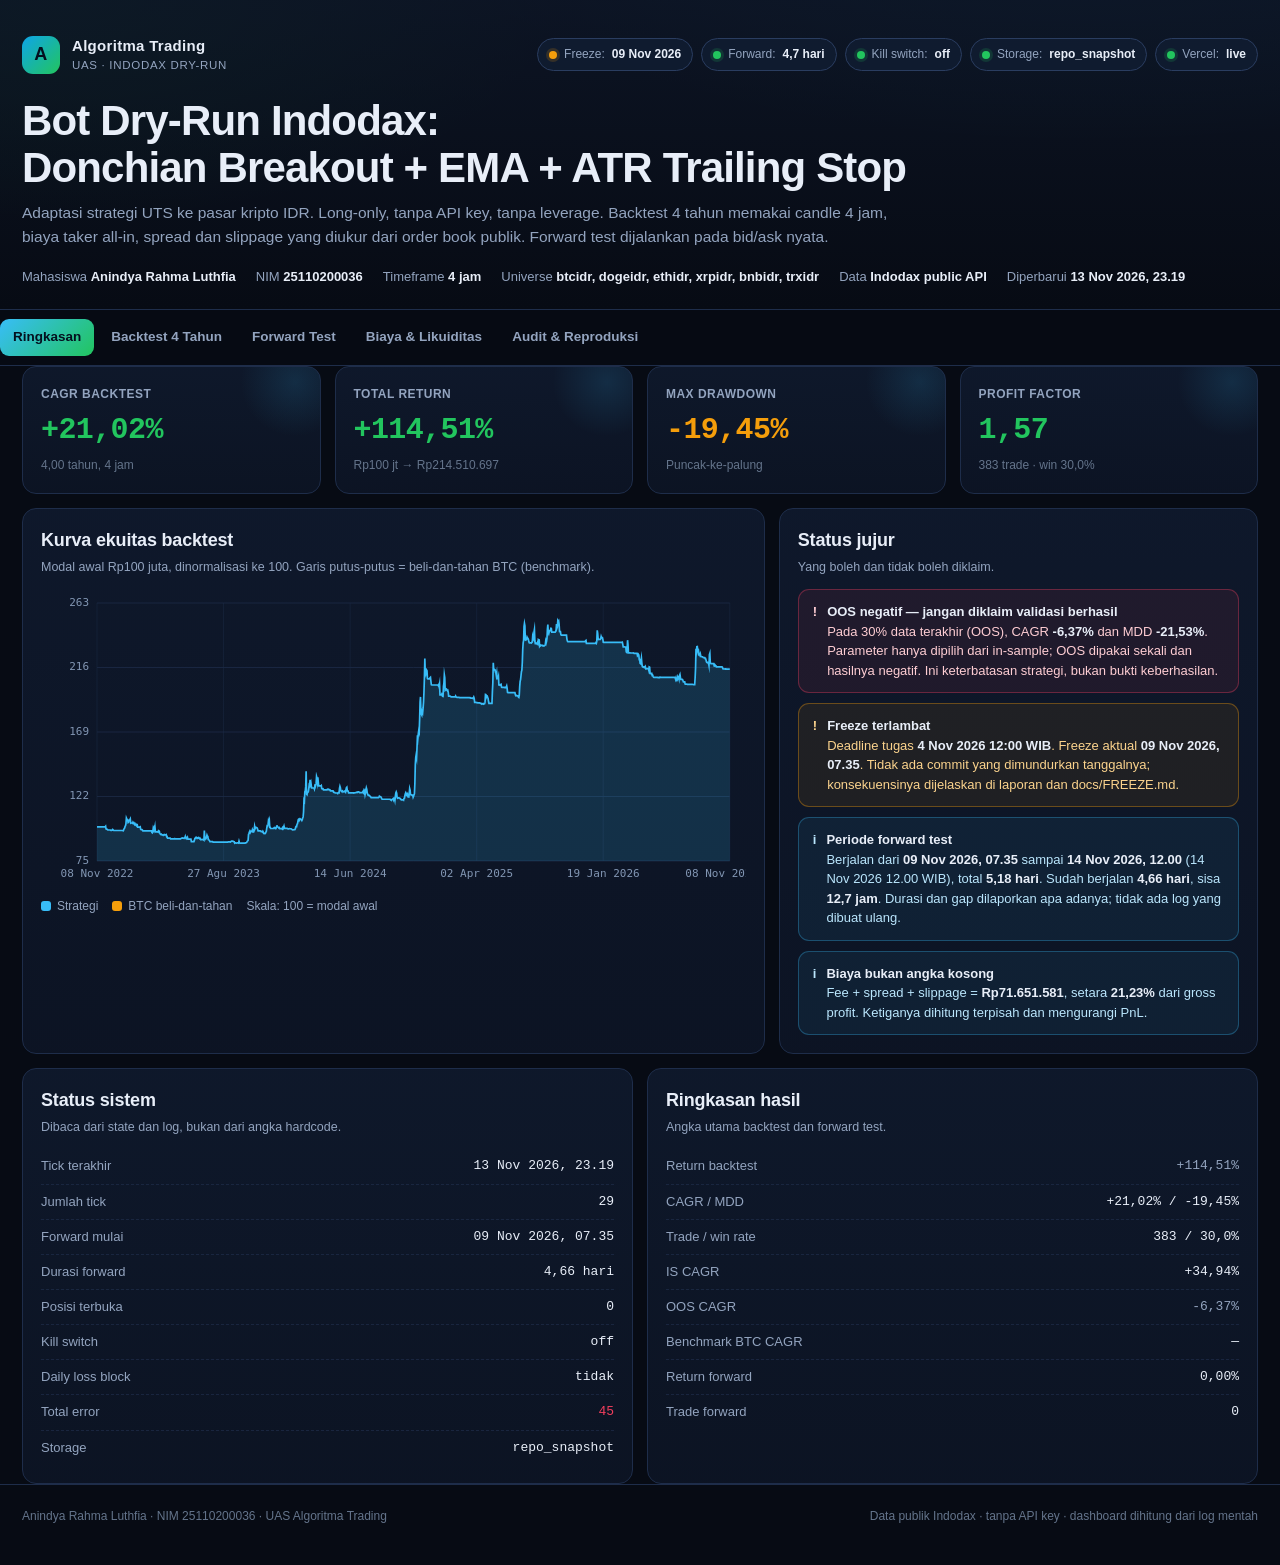
==== commit dcdba5b0: "tick(cloud): 2026-11-13T16:19:14Z [skip ci]" ====
--- a/dashboard_offline.html
+++ b/dashboard_offline.html
@@ -427,7 +427,7 @@
 </footer>
 
 <div id="tooltip"></div>
-<script>window.__DASHBOARD_DATA__={"meta":{"student":"Anindya Rahma Luthfia","nim":"25110200036","generated_at":"2026-11-13T16:15:11Z","storage":"repo_snapshot","strategy":"Donchian Breakout + EMA Trend Filter + ATR Trailing Stop (adaptasi UTS ke kripto IDR)","timeframe":"240","freeze":"2026-11-09T00:35:31Z","freeze_commit":"freeze-2026-11-09","forward_test_start":"2026-11-09T00:35:58Z","universe":["btcidr","dogeidr","ethidr","xrpidr","bnbidr","trxidr"],"params":{"lookback":40,"fast_ema":20,"trend_ema":100,"atr_period":14,"atr_mult":3.0,"time_stop_bars":3,"time_stop_loss_pct":-0.02},"capital_idr":100000000.0,"fees":{"buy_pct":0.0020555,"sell_pct":0.0041555,"basis":"taker all-in (service fee + tax + CFX), IDR Market PRO, berlaku efektif 1 Oktober 2026","api_pairs_taker_pct":0.002,"official_buy_taker_pct":0.0020555,"official_sell_taker_pct":0.0041555,"used":"nilai tertinggi dari /api/pairs dan halaman resmi","sources":[{"url":"https://indodax.com/api/pairs","accessed_at":"2026-11-08","value":"trade_fee_percent_taker = 0.2% (belum termasuk komponen pajak/CFX)"},{"url":"https://help.indodax.com/hc/id/articles/4416646599705-Rincian-Biaya-Transaksi-di-INDODAX","accessed_at":"2026-11-08","value":"IDR Market PRO Taker: BUY 0.20555%, SELL 0.41555% all-in"}]},"min_order_idr":25000},"backtest":{"meta":{"generated_at":"2026-11-09T00:31:39Z","strategy":"Donchian Breakout + EMA Trend Filter + ATR Trailing Stop (adaptasi UTS ke kripto IDR)","timeframe":"240","timeframe_seconds":14400,"period_start":"2022-11-08T00:00:00Z","period_end":"2026-11-08T00:00:00Z","years":4.0,"capital_idr":100000000,"universe":["btcidr","dogeidr","ethidr","xrpidr","bnbidr","trxidr"],"params":{"lookback":40,"fast_ema":20,"trend_ema":100,"atr_period":14,"atr_mult":3.0,"time_stop_bars":3,"time_stop_loss_pct":-0.02},"fees":{"buy_pct":0.0020555,"sell_pct":0.0041555,"basis":"taker all-in (service fee + tax + CFX), IDR Market PRO, berlaku efektif 1 Oktober 2026","api_pairs_taker_pct":0.002,"official_buy_taker_pct":0.0020555,"official_sell_taker_pct":0.0041555,"used":"nilai tertinggi dari /api/pairs dan halaman resmi","sources":[{"url":"https://indodax.com/api/pairs","accessed_at":"2026-11-08","value":"trade_fee_percent_taker = 0.2% (belum termasuk komponen pajak/CFX)"},{"url":"https://help.indodax.com/hc/id/articles/4416646599705-Rincian-Biaya-Transaksi-di-INDODAX","accessed_at":"2026-11-08","value":"IDR Market PRO Taker: BUY 0.20555%, SELL 0.41555% all-in"}]},"min_order_idr":25000,"costs":{"btcidr":{"samples":61,"target_notional_idr":20000000.0,"spread_median":0.0003881242711291977,"spread_p25":4.697102217091846e-05,"spread_p75":0.0003924942573138465,"half_spread":0.00019406213556459885,"slippage_buy":0.0,"slippage_sell":1.6816029778654595e-05,"slippage_samples_buy":61,"slippage_samples_sell":61,"depth_complete_share":1.0,"first_snapshot":"2026-11-08T15:09:26Z","last_snapshot":"2026-11-08T16:09:25Z"},"dogeidr":{"samples":61,"target_notional_idr":20000000.0,"spread_median":0.0015515903801396431,"spread_p25":0.0007754943776657619,"spread_p75":0.0015515903801396431,"half_spread":0.0007757951900698216,"slippage_buy":0.0,"slippage_sell":0.0007165972291417466,"slippage_samples_buy":61,"slippage_samples_sell":61,"depth_complete_share":1.0,"first_snapshot":"2026-11-08T15:09:34Z","last_snapshot":"2026-11-08T16:09:28Z"},"ethidr":{"samples":61,"target_notional_idr":20000000.0,"spread_median":0.0009141558265080482,"spread_p25":0.0002720516403477315,"spread_p75":0.0012484914358889426,"half_spread":0.0004570779132540241,"slippage_buy":0.0,"slippage_sell":0.0,"slippage_samples_buy":61,"slippage_samples_sell":61,"depth_complete_share":1.0,"first_snapshot":"2026-11-08T15:09:27Z","last_snapshot":"2026-11-08T16:09:25Z"},"xrpidr":{"samples":61,"target_notional_idr":20000000.0,"spread_median":0.0005268577723495462,"spread_p25":9.560695196406051e-05,"spread_p75":0.0010052272062171731,"half_spread":0.0002634288861747731,"slippage_buy":0.0,"slippage_sell":0.0004511335882239065,"slippage_samples_buy":61,"slippage_samples_sell":61,"depth_complete_share":1.0,"first_snapshot":"2026-11-08T15:09:28Z","last_snapshot":"2026-11-08T16:09:26Z"},"bnbidr":{"samples":61,"target_notional_idr":20000000.0,"spread_median":0.004411501298459713,"spread_p25":0.004384300449477836,"spread_p75":0.004433532936888006,"half_spread":0.0022057506492298563,"slippage_buy":0.0,"slippage_sell":0.0,"slippage_samples_buy":61,"slippage_samples_sell":61,"depth_complete_share":1.0,"first_snapshot":"2026-11-08T15:09:30Z","last_snapshot":"2026-11-08T16:09:27Z"},"trxidr":{"samples":61,"target_notional_idr":20000000.0,"spread_median":0.003451251078515962,"spread_p25":0.003278971438432997,"spread_p75":0.003623500992149081,"half_spread":0.001725625539257981,"slippage_buy":2.903146102051224e-05,"slippage_sell":0.00033739949649358447,"slippage_samples_buy":61,"slippage_samples_sell":61,"depth_complete_share":1.0,"first_snapshot":"2026-11-08T15:09:39Z","last_snapshot":"2026-11-08T16:09:30Z"}},"cost_fallback":{"spread_median":0.0012730271948805697,"half_spread":0.0006365135974402849,"slippage_buy":0.0,"slippage_sell":0.00017710776313611953,"note":"fallback = median lintas pair yang punya snapshot; 0.2% slippage hanya jika tidak ada snapshot sama sekali"},"cost_method":"spread = (ask-bid)/mid pada best level; slippage = selisih VWAP hasil walk-the-book terhadap best level untuk notional 20% modal awal. Backtest memakai median seluruh snapshot yang terkumpul.","universe_selection":{"generated_at":"2026-11-08T15:12:27Z","backtest_start":"2022-11-08","backtest_end":"2026-11-08","liquidity_window":["2022-11-08","2023-01-07"],"criteria":"Pair IDR yang sudah memiliki candle pada awal periode, coverage data >=95% pada 60 hari pertama, dan median nilai transaksi harian (close x volume) tertinggi pada 60 hari pertama. Likuiditas diukur pada awal backtest, bukan pada hari ini.","candidates":[{"pair":"btcidr","eligible":true,"reason":"ok","median_daily_quote_volume_idr":5683095155.652599,"coverage":1.0,"bars_window":360,"expected_bars_window":360,"first_bar_utc":"2022-08-01 00:00","last_bar_utc":"2026-11-08 00:00","trade_min_base_currency":10000,"trade_fee_percent_taker_api":0.2,"pricescale":1000,"quantity_increment":1e-08,"is_maintenance":0},{"pair":"ethidr","eligible":true,"reason":"ok","median_daily_quote_volume_idr":3386825511.25922,"coverage":1.0,"bars_window":360,"expected_bars_window":360,"first_bar_utc":"2022-08-01 00:00","last_bar_utc":"2026-11-08 00:00","trade_min_base_currency":10000,"trade_fee_percent_taker_api":0.2,"pricescale":1000,"quantity_increment":1e-08,"is_maintenance":0},{"pair":"usdtidr","eligible":false,"reason":"Stablecoin IDR bukan kandidat trend following karena harganya dipatok dan tidak menghasilkan tren arah; likuiditasnya besar tetapi bukan peluang strategi ini."},{"pair":"xrpidr","eligible":true,"reason":"ok","median_daily_quote_volume_idr":2259328671.8648033,"coverage":1.0,"bars_window":360,"expected_bars_window":360,"first_bar_utc":"2022-08-01 00:00","last_bar_utc":"2026-11-08 00:00","trade_min_base_currency":10000,"trade_fee_percent_taker_api":0.2,"pricescale":1,"quantity_increment":1e-08,"is_maintenance":0},{"pair":"bnbidr","eligible":true,"reason":"ok","median_daily_quote_volume_idr":1263141329.6965156,"coverage":1.0,"bars_window":360,"expected_bars_window":360,"first_bar_utc":"2022-08-01 00:00","last_bar_utc":"2026-11-08 00:00","trade_min_base_currency":10000,"trade_fee_percent_taker_api":0.2,"pricescale":1,"quantity_increment":1e-08,"is_maintenance":0},{"pair":"solidr","eligible":true,"reason":"ok","median_daily_quote_volume_idr":532950912.4012913,"coverage":1.0,"bars_window":360,"expected_bars_window":360,"first_bar_utc":"2022-08-01 00:00","last_bar_utc":"2026-11-08 00:00","trade_min_base_currency":10000,"trade_fee_percent_taker_api":0.2,"pricescale":1,"quantity_increment":1e-08,"is_maintenance":0},{"pair":"adaidr","eligible":true,"reason":"ok","median_daily_quote_volume_idr":810663510.8387663,"coverage":1.0,"bars_window":360,"expected_bars_window":360,"first_bar_utc":"2022-08-01 00:00","last_bar_utc":"2026-11-08 00:00","trade_min_base_currency":10000,"trade_fee_percent_taker_api":0.2,"pricescale":1,"quantity_increment":1e-08,"is_maintenance":0},{"pair":"dogeidr","eligible":true,"reason":"ok","median_daily_quote_volume_idr":4854923267.940579,"coverage":1.0,"bars_window":360,"expected_bars_window":360,"first_bar_utc":"2022-08-01 00:00","last_bar_utc":"2026-11-08 00:00","trade_min_base_currency":10000,"trade_fee_percent_taker_api":0.2,"pricescale":1,"quantity_increment":1e-08,"is_maintenance":0},{"pair":"dotidr","eligible":true,"reason":"ok","median_daily_quote_volume_idr":114076834.35335663,"coverage":1.0,"bars_window":360,"expected_bars_window":360,"first_bar_utc":"2022-08-01 00:00","last_bar_utc":"2026-11-08 00:00","trade_min_base_currency":10000,"trade_fee_percent_taker_api":0.2,"pricescale":1,"quantity_increment":1e-08,"is_maintenance":0},{"pair":"linkidr","eligible":true,"reason":"ok","median_daily_quote_volume_idr":92257642.55813494,"coverage":1.0,"bars_window":360,"expected_bars_window":360,"first_bar_utc":"2022-08-01 00:00","last_bar_utc":"2026-11-08 00:00","trade_min_base_currency":10000,"trade_fee_percent_taker_api":0.2,"pricescale":1,"quantity_increment":1e-08,"is_maintenance":0},{"pair":"avaxidr","eligible":true,"reason":"ok","median_daily_quote_volume_idr":18399048.43855651,"coverage":1.0,"bars_window":360,"expected_bars_window":360,"first_bar_utc":"2022-08-01 00:00","last_bar_utc":"2026-11-08 00:00","trade_min_base_currency":10000,"trade_fee_percent_taker_api":0.2,"pricescale":1,"quantity_increment":1e-08,"is_maintenance":0},{"pair":"trxidr","eligible":true,"reason":"ok","median_daily_quote_volume_idr":815436025.7508411,"coverage":1.0,"bars_window":360,"expected_bars_window":360,"first_bar_utc":"2022-08-01 00:00","last_bar_utc":"2026-11-08 00:00","trade_min_base_currency":10000,"trade_fee_percent_taker_api":0.2,"pricescale":1,"quantity_increment":1e-08,"is_maintenance":0},{"pair":"ltcidr","eligible":true,"reason":"ok","median_daily_quote_volume_idr":252291660.08055,"coverage":1.0,"bars_window":360,"expected_bars_window":360,"first_bar_utc":"2022-08-01 00:00","last_bar_utc":"2026-11-08 00:00","trade_min_base_currency":10000,"trade_fee_percent_taker_api":0.2,"pricescale":1000,"quantity_increment":1e-08,"is_maintenance":0},{"pair":"bchidr","eligible":false,"reason":"volume nol","median_daily_quote_volume_idr":0.0,"coverage":1.0,"bars_window":360,"expected_bars_window":360,"first_bar_utc":"2022-08-01 00:00","last_bar_utc":"2026-11-08 00:00","trade_min_base_currency":10000,"trade_fee_percent_taker_api":0.2,"pricescale":1000,"quantity_increment":1e-08,"is_maintenance":0},{"pair":"etcidr","eligible":true,"reason":"ok","median_daily_quote_volume_idr":107224795.49615201,"coverage":1.0,"bars_window":360,"expected_bars_window":360,"first_bar_utc":"2022-08-01 00:00","last_bar_utc":"2026-11-08 00:00","trade_min_base_currency":10000,"trade_fee_percent_taker_api":0.2,"pricescale":100,"quantity_increment":1e-08,"is_maintenance":0},{"pair":"xlmidr","eligible":false,"reason":"tidak ada data pada awal periode"},{"pair":"atomidr","eligible":true,"reason":"ok","median_daily_quote_volume_idr":56474039.60287654,"coverage":1.0,"bars_window":360,"expected_bars_window":360,"first_bar_utc":"2022-08-01 00:00","last_bar_utc":"2026-11-08 00:00","trade_min_base_currency":10000,"trade_fee_percent_taker_api":0.2,"pricescale":1,"quantity_increment":1e-08,"is_maintenance":0},{"pair":"uniidr","eligible":true,"reason":"ok","median_daily_quote_volume_idr":17111898.557738557,"coverage":1.0,"bars_window":360,"expected_bars_window":360,"first_bar_utc":"2022-08-01 00:00","last_bar_utc":"2026-11-08 00:00","trade_min_base_currency":10000,"trade_fee_percent_taker_api":0.2,"pricescale":1,"quantity_increment":1e-08,"is_maintenance":0},{"pair":"aaveidr","eligible":false,"reason":"tidak ada data pada awal periode"},{"pair":"sandidr","eligible":true,"reason":"ok","median_daily_quote_volume_idr":205349116.60202432,"coverage":1.0,"bars_window":360,"expected_bars_window":360,"first_bar_utc":"2022-08-01 00:00","last_bar_utc":"2026-11-08 00:00","trade_min_base_currency":10000,"trade_fee_percent_taker_api":0.2,"pricescale":1,"quantity_increment":1e-08,"is_maintenance":0},{"pair":"manaidr","eligible":true,"reason":"ok","median_daily_quote_volume_idr":48081736.01328877,"coverage":1.0,"bars_window":360,"expected_bars_window":360,"first_bar_utc":"2022-08-01 00:00","last_bar_utc":"2026-11-08 00:00","trade_min_base_currency":10000,"trade_fee_percent_taker_api":0.2,"pricescale":1,"quantity_increment":1e-08,"is_maintenance":0},{"pair":"axsidr","eligible":true,"reason":"ok","median_daily_quote_volume_idr":25243874.879067317,"coverage":1.0,"bars_window":360,"expected_bars_window":360,"first_bar_utc":"2022-08-01 00:00","last_bar_utc":"2026-11-08 00:00","trade_min_base_currency":10000,"trade_fee_percent_taker_api":0.2,"pricescale":1,"quantity_increment":1e-08,"is_maintenance":0},{"pair":"enjidr","eligible":true,"reason":"ok","median_daily_quote_volume_idr":7709623.00046164,"coverage":1.0,"bars_window":360,"expected_bars_window":360,"first_bar_utc":"2022-08-01 00:00","last_bar_utc":"2026-11-08 00:00","trade_min_base_currency":10000,"trade_fee_percent_taker_api":0.2,"pricescale":1,"quantity_increment":1e-08,"is_maintenance":0},{"pair":"chzidr","eligible":true,"reason":"ok","median_daily_quote_volume_idr":126655669.91441917,"coverage":1.0,"bars_window":360,"expected_bars_window":360,"first_bar_utc":"2022-08-01 00:00","last_bar_utc":"2026-11-08 00:00","trade_min_base_currency":10000,"trade_fee_percent_taker_api":0.2,"pricescale":1,"quantity_increment":1e-08,"is_maintenance":0},{"pair":"vetidr","eligible":true,"reason":"ok","median_daily_quote_volume_idr":19321340.31770686,"coverage":1.0,"bars_window":360,"expected_bars_window":360,"first_bar_utc":"2022-08-01 00:00","last_bar_utc":"2026-11-08 00:00","trade_min_base_currency":10000,"trade_fee_percent_taker_api":0.2,"pricescale":1,"quantity_increment":1e-08,"is_maintenance":0},{"pair":"algoidr","eligible":true,"reason":"ok","median_daily_quote_volume_idr":219535582.31556284,"coverage":1.0,"bars_window":360,"expected_bars_window":360,"first_bar_utc":"2022-08-01 00:00","last_bar_utc":"2026-11-08 00:00","trade_min_base_currency":10000,"trade_fee_percent_taker_api":0.2,"pricescale":1,"quantity_increment":1e-08,"is_maintenance":1},{"pair":"filidr","eligible":true,"reason":"ok","median_daily_quote_volume_idr":19095543.617249064,"coverage":1.0,"bars_window":360,"expected_bars_window":360,"first_bar_utc":"2022-08-01 00:00","last_bar_utc":"2026-11-08 00:00","trade_min_base_currency":10000,"trade_fee_percent_taker_api":0.2,"pricescale":1,"quantity_increment":1e-08,"is_maintenance":0},{"pair":"thetaidr","eligible":true,"reason":"ok","median_daily_quote_volume_idr":62331332.964189894,"coverage":1.0,"bars_window":360,"expected_bars_window":360,"first_bar_utc":"2022-08-01 00:00","last_bar_utc":"2026-11-08 00:00","trade_min_base_currency":10000,"trade_fee_percent_taker_api":0.2,"pricescale":1,"quantity_increment":1e-08,"is_maintenance":0},{"pair":"nearidr","eligible":true,"reason":"ok","median_daily_quote_volume_idr":22556056.94566906,"coverage":1.0,"bars_window":360,"expected_bars_window":360,"first_bar_utc":"2022-08-01 00:00","last_bar_utc":"2026-11-08 00:00","trade_min_base_currency":10000,"trade_fee_percent_taker_api":0.2,"pricescale":1,"quantity_increment":1e-08,"is_maintenance":0},{"pair":"arbidr","eligible":false,"reason":"tidak ada data pada awal periode"},{"pair":"opidr","eligible":false,"reason":"tidak ada data pada awal periode"},{"pair":"suiidr","eligible":false,"reason":"tidak ada data pada awal periode"},{"pair":"tonidr","eligible":false,"reason":"tidak ada data pada awal periode"},{"pair":"shibidr","eligible":false,"reason":"tidak ada data pada awal periode"},{"pair":"pepeidr","eligible":false,"reason":"tidak ada data pada awal periode"}],"selected":["btcidr","dogeidr","ethidr","xrpidr","bnbidr","trxidr"],"selection_note":"Peringkat memakai median nilai transaksi harian pada 60 hari pertama. Pair dengan data mulai setelah awal periode atau coverage <95% dikeluarkan."},"data_source":"Indodax public API history_v2","data_quality":{"btcidr":{"ok":true,"bars":9361,"bad_bars":0,"first":"2022-08-01 00:00","last":"2026-11-08 00:00","gaps":0,"sha256":"db4fb1e4893129bbe98e1cbd5e8d49cf653445df03cbf80beaa3ac0c7d8e0f92"},"dogeidr":{"ok":true,"bars":9361,"bad_bars":0,"first":"2022-08-01 00:00","last":"2026-11-08 00:00","gaps":0,"sha256":"a4217a5082814128789fdd6920dac1454d8b79f4d65c41fe284ba94b264c22ee"},"ethidr":{"ok":true,"bars":9361,"bad_bars":0,"first":"2022-08-01 00:00","last":"2026-11-08 00:00","gaps":0,"sha256":"eb2653e71ce970d390bc8f3035b82ac3e497350c17244843187f2e0729b005ba"},"xrpidr":{"ok":true,"bars":9361,"bad_bars":0,"first":"2022-08-01 00:00","last":"2026-11-08 00:00","gaps":0,"sha256":"013cb9e70ef8dd4b98f6fe7f112fb7c879e20a8191a03435f7cbf4eb89687d9a"},"bnbidr":{"ok":true,"bars":9361,"bad_bars":0,"first":"2022-08-01 00:00","last":"2026-11-08 00:00","gaps":0,"sha256":"d71e239938a8d54090004e7058c5975c04c7c44f323174e23a5df1ff56ffd3e3"},"trxidr":{"ok":true,"bars":9361,"bad_bars":0,"first":"2022-08-01 00:00","last":"2026-11-08 00:00","gaps":0,"sha256":"d7784a9056dc298b3c1877a82f7cc84dad304295fbb50b1bd8f4d24b5369505b"}},"runtime_seconds":7.4,"python":"3.9.6","code_sha256":"66b59e07467b11fb"},"params":{"lookback":40,"fast_ema":20,"trend_ema":100,"atr_period":14,"atr_mult":3.0,"time_stop_bars":3,"time_stop_loss_pct":-0.02},"metrics":{"initial_capital":100000000.0,"final_equity":214510697.21035922,"total_return":1.145106972103592,"total_return_pct":114.5106972103592,"cagr":0.21021418385606427,"cagr_pct":21.021418385606427,"max_drawdown":-0.19445070415515897,"max_drawdown_pct":-19.445070415515897,"profit_factor":1.5706927233803076,"win_rate":0.3002610966057441,"win_rate_pct":30.026109660574413,"trades":383,"wins":115,"losses":268,"avg_win_idr":2740546.1207423746,"avg_loss_idr":-748701.8905784088,"avg_win_pct":11.494019457535702,"avg_loss_pct":-3.1684096436647122,"gross_profit_idr":315162803.88537306,"gross_loss_idr":200652106.67501357,"gross_pnl_idr":186162277.75953284,"net_pnl_idr":114510697.21035942,"fee_idr":55670588.3765178,"spread_cost_idr":12566256.429468667,"slippage_cost_idr":3414735.7431868725,"total_cost_idr":71651580.54917334,"cost_share_of_gross_profit":0.21232419925856386,"years":4.0,"start":1667865600,"end":1794096000,"cagr_note":null},"is":{"start":"2022-11-08T00:00:00Z","end":"2025-08-26T16:00:00Z","metrics":{"initial_capital":100000000.0,"final_equity":231390120.62044305,"total_return":1.3139012062044304,"total_return_pct":131.39012062044304,"cagr":0.34935862263556183,"cagr_pct":34.93586226355618,"max_drawdown":-0.18956150169433728,"max_drawdown_pct":-18.956150169433727,"profit_factor":1.973224634542049,"win_rate":0.3142857142857143,"win_rate_pct":31.428571428571427,"trades":280,"wins":88,"losses":192,"avg_win_idr":2997404.1101879505,"avg_loss_idr":-696225.9608563597,"avg_win_pct":12.873694997270679,"avg_loss_pct":-3.304022775625338,"gross_profit_idr":263771561.69653964,"gross_loss_idr":133675384.48442106,"gross_pnl_idr":177934665.79129815,"net_pnl_idr":130096177.21211867,"fee_idr":36534259.956564456,"spread_cost_idr":8926991.867220545,"slippage_cost_idr":2377236.7553944956,"total_cost_idr":47838488.579179496,"cost_share_of_gross_profit":0.17110058220176402,"years":2.7999087383070957,"start":1667865600,"end":1756224000,"cagr_note":null}},"oos":{"start":"2025-08-27T00:00:00Z","end":"2026-11-08T00:00:00Z","metrics":{"initial_capital":100000000.0,"final_equity":92408318.78434458,"total_return":-0.07591681215655421,"total_return_pct":-7.591681215655422,"cagr":-0.06371876446241664,"cagr_pct":-6.371876446241664,"max_drawdown":-0.21530471719856892,"max_drawdown_pct":-21.53047171985689,"profit_factor":0.7652162512387359,"win_rate":0.2621359223300971,"win_rate_pct":26.21359223300971,"trades":103,"wins":27,"losses":76,"avg_win_idr":916411.1215964878,"avg_loss_idr":-425457.65129948076,"avg_win_pct":6.526377167343427,"avg_loss_pct":-2.825808047132599,"gross_profit_idr":24743100.283105172,"gross_loss_idr":32334781.498760536,"gross_pnl_idr":4292720.27382828,"net_pnl_idr":-7591681.21565537,"fee_idr":9258219.16647689,"spread_cost_idr":2085566.3460913603,"slippage_cost_idr":540615.9769153988,"total_cost_idr":11884401.489483649,"cost_share_of_gross_profit":0.42391680562031836,"years":1.1991786447638604,"start":1756252800,"end":1794096000,"cagr_note":null}},"stress":{"fee_2x":{"metrics":{"initial_capital":100000000.0,"final_equity":150264971.85201412,"total_return":0.5026497185201413,"total_return_pct":50.26497185201413,"cagr":0.10717032887899447,"cagr_pct":10.717032887899446,"max_drawdown":-0.25470440129199634,"max_drawdown_pct":-25.470440129199634,"profit_factor":1.2498855710278518,"win_rate":0.2689295039164491,"win_rate_pct":26.89295039164491,"trades":383,"wins":103,"losses":280,"avg_win_idr":2440941.0651184726,"avg_loss_idr":-718399.8494828162,"avg_win_pct":12.119433698056236,"avg_loss_pct":-3.6311986355495756,"gross_profit_idr":251416929.70720267,"gross_loss_idr":201151957.85518852,"gross_pnl_idr":157506488.33127958,"net_pnl_idr":50264971.85201421,"fee_idr":93176461.86964378,"spread_cost_idr":11137826.543481225,"slippage_cost_idr":2927228.0661404342,"total_cost_idr":107241516.47926544,"cost_share_of_gross_profit":0.3775072005497412,"years":4.0,"start":1667865600,"end":1794096000,"cagr_note":null}},"cost_2x":{"metrics":{"initial_capital":100000000.0,"final_equity":195848354.20837215,"total_return":0.9584835420837214,"total_return_pct":95.84835420837214,"cagr":0.18298702574822645,"cagr_pct":18.298702574822645,"max_drawdown":-0.21154075193407929,"max_drawdown_pct":-21.154075193407927,"profit_factor":1.4754475125284736,"win_rate":0.28940568475452194,"win_rate_pct":28.940568475452196,"trades":387,"wins":112,"losses":275,"avg_win_idr":2655753.8662854945,"avg_loss_idr":-733076.6502385559,"avg_win_pct":11.579922987868835,"avg_loss_pct":-3.3194809466324475,"gross_profit_idr":297444433.0239754,"gross_loss_idr":201596078.81560287,"gross_pnl_idr":179341166.3462431,"net_pnl_idr":95848354.20837237,"fee_idr":53460891.072660916,"spread_cost_idr":24631732.508872755,"slippage_cost_idr":5400188.556337017,"total_cost_idr":83492812.13787068,"cost_share_of_gross_profit":0.25877955723069695,"years":4.0,"start":1667865600,"end":1794096000,"cagr_note":null}},"delay_1_bar":{"metrics":{"initial_capital":100000000.0,"final_equity":203970600.1724469,"total_return":1.0397060017244693,"total_return_pct":103.97060017244692,"cagr":0.19506600738941904,"cagr_pct":19.506600738941906,"max_drawdown":-0.206628901041516,"max_drawdown_pct":-20.6628901041516,"profit_factor":1.5498679569174563,"win_rate":0.3172043010752688,"win_rate_pct":31.72043010752688,"trades":372,"wins":118,"losses":254,"avg_win_idr":2483503.811241967,"avg_loss_idr":-744420.6675358481,"avg_win_pct":11.036786222146011,"avg_loss_pct":-3.298891819496419,"gross_profit_idr":293053449.7265521,"gross_loss_idr":189082849.55410543,"gross_pnl_idr":170127788.84436762,"net_pnl_idr":103970600.17244665,"fee_idr":51479570.36569214,"spread_cost_idr":11642549.486533662,"slippage_cost_idr":3035068.819695145,"total_cost_idr":66157188.67192095,"cost_share_of_gross_profit":0.20958206744854402,"years":4.0,"start":1667865600,"end":1794096000,"cagr_note":null}}},"benchmark":{"initial_capital":100000000.0,"final_equity":420655918.22164774,"total_return":3.206559182216477,"total_return_pct":320.6559182216477,"cagr":0.4321277196843123,"cagr_pct":43.21277196843123,"max_drawdown":-0.49426177517255143,"max_drawdown_pct":-49.42617751725514,"profit_factor":null,"win_rate":null,"win_rate_pct":null,"trades":0,"wins":0,"losses":0,"avg_win_idr":null,"avg_loss_idr":null,"avg_win_pct":null,"avg_loss_pct":null,"gross_profit_idr":0,"gross_loss_idr":0,"gross_pnl_idr":0,"net_pnl_idr":0,"fee_idr":0,"spread_cost_idr":0,"slippage_cost_idr":0,"total_cost_idr":0,"cost_share_of_gross_profit":null,"years":4.0,"start":1667865600,"end":1794096000,"cagr_note":null},"daily_equity":[{"date_wib":"2022-11-08","t":1667865600,"equity":100000000.0},{"date_wib":"2022-11-09","t":1667937600,"equity":100000000.0},{"date_wib":"2022-11-10","t":1668024000,"equity":100000000.0},{"date_wib":"2022-11-11","t":1668110400,"equity":100000000.0},{"date_wib":"2022-11-12","t":1668196800,"equity":100000000.0},{"date_wib":"2022-11-13","t":1668283200,"equity":100000000.0},{"date_wib":"2022-11-14","t":1668369600,"equity":100000000.0},{"date_wib":"2022-11-15","t":1668456000,"equity":100000000.0},{"date_wib":"2022-11-16","t":1668542400,"equity":100000000.0},{"date_wib":"2022-11-17","t":1668628800,"equity":100000000.0},{"date_wib":"2022-11-18","t":1668715200,"equity":100000000.0},{"date_wib":"2022-11-19","t":1668801600,"equity":100000000.0},{"date_wib":"2022-11-20","t":1668888000,"equity":100000000.0},{"date_wib":"2022-11-21","t":1668974400,"equity":100000000.0},{"date_wib":"2022-11-22","t":1669060800,"equity":100000000.0},{"date_wib":"2022-11-23","t":1669147200,"equity":100000000.0},{"date_wib":"2022-11-24","t":1669233600,"equity":100000000.0},{"date_wib":"2022-11-25","t":1669320000,"equity":100000000.0},{"date_wib":"2022-11-26","t":1669406400,"equity":100000000.0},{"date_wib":"2022-11-27","t":1669492800,"equity":100078952.21417692},{"date_wib":"2022-11-28","t":1669579200,"equity":100427942.72327091},{"date_wib":"2022-11-29","t":1669665600,"equity":98465152.82900287},{"date_wib":"2022-11-30","t":1669752000,"equity":98332017.35245898},{"date_wib":"2022-12-01","t":1669838400,"equity":98322943.75438152},{"date_wib":"2022-12-02","t":1669924800,"equity":97966778.23472598},{"date_wib":"2022-12-03","t":1670011200,"equity":97813347.2838369},{"date_wib":"2022-12-04","t":1670097600,"equity":97728889.8527458},{"date_wib":"2022-12-05","t":1670184000,"equity":97682692.96814351},{"date_wib":"2022-12-06","t":1670270400,"equity":97682692.96814351},{"date_wib":"2022-12-07","t":1670356800,"equity":97682692.96814351},{"date_wib":"2022-12-08","t":1670443200,"equity":97682692.96814351},{"date_wib":"2022-12-09","t":1670529600,"equity":97644426.70585081},{"date_wib":"2022-12-10","t":1670616000,"equity":97452196.13024083},{"date_wib":"2022-12-11","t":1670702400,"equity":97481207.97097082},{"date_wib":"2022-12-12","t":1670788800,"equity":97477807.58066082},{"date_wib":"2022-12-13","t":1670875200,"equity":97593493.19993082},{"date_wib":"2022-12-14","t":1670961600,"equity":98138095.4586756},{"date_wib":"2022-12-15","t":1671048000,"equity":97916027.46648777},{"date_wib":"2022-12-16","t":1671134400,"equity":97506572.40182371},{"date_wib":"2022-12-17","t":1671220800,"equity":97342333.94721764},{"date_wib":"2022-12-18","t":1671307200,"equity":97342333.94721764},{"date_wib":"2022-12-19","t":1671393600,"equity":97342333.94721764},{"date_wib":"2022-12-20","t":1671480000,"equity":97342333.94721764},{"date_wib":"2022-12-21","t":1671566400,"equity":97342333.94721764},{"date_wib":"2022-12-22","t":1671652800,"equity":97342333.94721764},{"date_wib":"2022-12-23","t":1671739200,"equity":97342333.94721764},{"date_wib":"2022-12-24","t":1671825600,"equity":97342333.94721764},{"date_wib":"2022-12-25","t":1671912000,"equity":97342333.94721764},{"date_wib":"2022-12-26","t":1671998400,"equity":97342333.94721764},{"date_wib":"2022-12-27","t":1672084800,"equity":97342333.94721764},{"date_wib":"2022-12-28","t":1672171200,"equity":97342333.94721764},{"date_wib":"2022-12-29","t":1672257600,"equity":97342333.94721764},{"date_wib":"2022-12-30","t":1672344000,"equity":97342333.94721764},{"date_wib":"2022-12-31","t":1672430400,"equity":97342333.94721764},{"date_wib":"2023-01-01","t":1672516800,"equity":97342333.94721764},{"date_wib":"2023-01-02","t":1672603200,"equity":97342333.94721764},{"date_wib":"2023-01-03","t":1672689600,"equity":97342333.94721764},{"date_wib":"2023-01-04","t":1672776000,"equity":97342333.94721764},{"date_wib":"2023-01-05","t":1672862400,"equity":97342333.94721764},{"date_wib":"2023-01-06","t":1672948800,"equity":97342333.94721764},{"date_wib":"2023-01-07","t":1673035200,"equity":97233572.83215815},{"date_wib":"2023-01-08","t":1673121600,"equity":97134482.50023536},{"date_wib":"2023-01-09","t":1673208000,"equity":98090940.64265962},{"date_wib":"2023-01-10","t":1673294400,"equity":98806250.93288535},{"date_wib":"2023-01-11","t":1673380800,"equity":99125617.42913732},{"date_wib":"2023-01-12","t":1673467200,"equity":100405619.9742682},{"date_wib":"2023-01-13","t":1673553600,"equity":100816887.20636387},{"date_wib":"2023-01-14","t":1673640000,"equity":102370097.95557827},{"date_wib":"2023-01-15","t":1673726400,"equity":106353350.62688065},{"date_wib":"2023-01-16","t":1673812800,"equity":105610987.4104746},{"date_wib":"2023-01-17","t":1673899200,"equity":105409526.63503964},{"date_wib":"2023-01-18","t":1673985600,"equity":104936156.60572751},{"date_wib":"2023-01-19","t":1674072000,"equity":103161784.82021488},{"date_wib":"2023-01-20","t":1674158400,"equity":103389145.1020678},{"date_wib":"2023-01-21","t":1674244800,"equity":104830216.6114278},{"date_wib":"2023-01-22","t":1674331200,"equity":105000387.01159085},{"date_wib":"2023-01-23","t":1674417600,"equity":105176240.56559086},{"date_wib":"2023-01-24","t":1674504000,"equity":105749849.42400399},{"date_wib":"2023-01-25","t":1674590400,"equity":102707745.21249935},{"date_wib":"2023-01-26","t":1674676800,"equity":102883087.56755745},{"date_wib":"2023-01-27","t":1674763200,"equity":102792084.88515745},{"date_wib":"2023-01-28","t":1674849600,"equity":102718534.23847027},{"date_wib":"2023-01-29","t":1674936000,"equity":102544101.03196773},{"date_wib":"2023-01-30","t":1675022400,"equity":103304266.98704773},{"date_wib":"2023-01-31","t":1675108800,"equity":102614714.87491342},{"date_wib":"2023-02-01","t":1675195200,"equity":102860470.95560637},{"date_wib":"2023-02-02","t":1675281600,"equity":101928524.70784637},{"date_wib":"2023-02-03","t":1675368000,"equity":101578090.8100476},{"date_wib":"2023-02-04","t":1675454400,"equity":102276716.14522716},{"date_wib":"2023-02-05","t":1675540800,"equity":101703878.18412706},{"date_wib":"2023-02-06","t":1675627200,"equity":101070473.77119897},{"date_wib":"2023-02-07","t":1675713600,"equity":100776971.45415926},{"date_wib":"2023-02-08","t":1675800000,"equity":101728765.7836386},{"date_wib":"2023-02-09","t":1675886400,"equity":101557276.17441006},{"date_wib":"2023-02-10","t":1675972800,"equity":99787976.71146946},{"date_wib":"2023-02-11","t":1676059200,"equity":99787976.71146946},{"date_wib":"2023-02-12","t":1676145600,"equity":99787976.71146946},{"date_wib":"2023-02-13","t":1676232000,"equity":99787976.71146946},{"date_wib":"2023-02-14","t":1676318400,"equity":99787976.71146946},{"date_wib":"2023-02-15","t":1676404800,"equity":99787976.71146946},{"date_wib":"2023-02-16","t":1676491200,"equity":99960885.19666031},{"date_wib":"2023-02-17","t":1676577600,"equity":98137940.4899297},{"date_wib":"2023-02-18","t":1676664000,"equity":97900309.86258212},{"date_wib":"2023-02-19","t":1676750400,"equity":97900309.86258212},{"date_wib":"2023-02-20","t":1676836800,"equity":97900309.86258212},{"date_wib":"2023-02-21","t":1676923200,"equity":97592791.8707861},{"date_wib":"2023-02-22","t":1677009600,"equity":97096415.43361087},{"date_wib":"2023-02-23","t":1677096000,"equity":97096415.43361087},{"date_wib":"2023-02-24","t":1677182400,"equity":97096415.43361087},{"date_wib":"2023-02-25","t":1677268800,"equity":97096415.43361087},{"date_wib":"2023-02-26","t":1677355200,"equity":97096415.43361087},{"date_wib":"2023-02-27","t":1677441600,"equity":97096415.43361087},{"date_wib":"2023-02-28","t":1677528000,"equity":97096415.43361087},{"date_wib":"2023-03-01","t":1677614400,"equity":97096415.43361087},{"date_wib":"2023-03-02","t":1677700800,"equity":97096415.43361087},{"date_wib":"2023-03-03","t":1677787200,"equity":97096415.43361087},{"date_wib":"2023-03-04","t":1677873600,"equity":97096415.43361087},{"date_wib":"2023-03-05","t":1677960000,"equity":97096415.43361087},{"date_wib":"2023-03-06","t":1678046400,"equity":97096415.43361087},{"date_wib":"2023-03-07","t":1678132800,"equity":97096415.43361087},{"date_wib":"2023-03-08","t":1678219200,"equity":97096415.43361087},{"date_wib":"2023-03-09","t":1678305600,"equity":97096415.43361087},{"date_wib":"2023-03-10","t":1678392000,"equity":97096415.43361087},{"date_wib":"2023-03-11","t":1678478400,"equity":97096415.43361087},{"date_wib":"2023-03-12","t":1678564800,"equity":97096415.43361087},{"date_wib":"2023-03-13","t":1678651200,"equity":97096415.43361087},{"date_wib":"2023-03-14","t":1678737600,"equity":97096415.43361087},{"date_wib":"2023-03-15","t":1678824000,"equity":95824517.9730474},{"date_wib":"2023-03-16","t":1678910400,"equity":95572719.01944162},{"date_wib":"2023-03-17","t":1678996800,"equity":96481686.48753181},{"date_wib":"2023-03-18","t":1679083200,"equity":98806684.857469},{"date_wib":"2023-03-19","t":1679169600,"equity":97810174.89943404},{"date_wib":"2023-03-20","t":1679256000,"equity":99021668.94076735},{"date_wib":"2023-03-21","t":1679342400,"equity":97848880.75101896},{"date_wib":"2023-03-22","t":1679428800,"equity":99832100.80329245},{"date_wib":"2023-03-23","t":1679515200,"equity":96372759.72799744},{"date_wib":"2023-03-24","t":1679601600,"equity":96372759.72799744},{"date_wib":"2023-03-25","t":1679688000,"equity":96372759.72799744},{"date_wib":"2023-03-26","t":1679774400,"equity":96372759.72799744},{"date_wib":"2023-03-27","t":1679860800,"equity":96372759.72799744},{"date_wib":"2023-03-28","t":1679947200,"equity":96372759.72799744},{"date_wib":"2023-03-29","t":1680033600,"equity":96111148.27775007},{"date_wib":"2023-03-30","t":1680120000,"equity":97045810.86403109},{"date_wib":"2023-03-31","t":1680206400,"equity":96718800.97744714},{"date_wib":"2023-04-01","t":1680292800,"equity":96789571.7737974},{"date_wib":"2023-04-02","t":1680379200,"equity":95484042.49385713},{"date_wib":"2023-04-03","t":1680465600,"equity":94789299.25871505},{"date_wib":"2023-04-04","t":1680552000,"equity":94567996.98230188},{"date_wib":"2023-04-05","t":1680638400,"equity":94305923.30744183},{"date_wib":"2023-04-06","t":1680724800,"equity":94607907.35475412},{"date_wib":"2023-04-07","t":1680811200,"equity":94213462.90763411},{"date_wib":"2023-04-08","t":1680897600,"equity":94199107.04387411},{"date_wib":"2023-04-09","t":1680984000,"equity":94080158.4584341},{"date_wib":"2023-04-10","t":1681070400,"equity":93853044.32956833},{"date_wib":"2023-04-11","t":1681156800,"equity":94151116.16128601},{"date_wib":"2023-04-12","t":1681243200,"equity":94383094.11500913},{"date_wib":"2023-04-13","t":1681329600,"equity":94093634.4136335},{"date_wib":"2023-04-14","t":1681416000,"equity":94304074.82719071},{"date_wib":"2023-04-15","t":1681502400,"equity":94238331.70894557},{"date_wib":"2023-04-16","t":1681588800,"equity":94074945.3425856},{"date_wib":"2023-04-17","t":1681675200,"equity":94321003.7271305},{"date_wib":"2023-04-18","t":1681761600,"equity":92802229.39787063},{"date_wib":"2023-04-19","t":1681848000,"equity":92894958.53420053},{"date_wib":"2023-04-20","t":1681934400,"equity":91851394.53136048},{"date_wib":"2023-04-21","t":1682020800,"equity":91851394.53136048},{"date_wib":"2023-04-22","t":1682107200,"equity":91851394.53136048},{"date_wib":"2023-04-23","t":1682193600,"equity":91851394.53136048},{"date_wib":"2023-04-24","t":1682280000,"equity":91862471.43455929},{"date_wib":"2023-04-25","t":1682366400,"equity":91822468.86410809},{"date_wib":"2023-04-26","t":1682452800,"equity":91771036.98781368},{"date_wib":"2023-04-27","t":1682539200,"equity":91291018.69077235},{"date_wib":"2023-04-28","t":1682625600,"equity":91291018.69077235},{"date_wib":"2023-04-29","t":1682712000,"equity":91291018.69077235},{"date_wib":"2023-04-30","t":1682798400,"equity":91291018.69077235},{"date_wib":"2023-05-01","t":1682884800,"equity":91291018.69077235},{"date_wib":"2023-05-02","t":1682971200,"equity":91251227.2500175},{"date_wib":"2023-05-03","t":1683057600,"equity":91301749.73366168},{"date_wib":"2023-05-04","t":1683144000,"equity":91279295.29648648},{"date_wib":"2023-05-05","t":1683230400,"equity":91301749.73366168},{"date_wib":"2023-05-06","t":1683316800,"equity":91402794.70095009},{"date_wib":"2023-05-07","t":1683403200,"equity":91374726.65448108},{"date_wib":"2023-05-08","t":1683489600,"equity":91301749.73366168},{"date_wib":"2023-05-09","t":1683576000,"equity":91199691.88600758},{"date_wib":"2023-05-10","t":1683662400,"equity":91199691.88600758},{"date_wib":"2023-05-11","t":1683748800,"equity":91199691.88600758},{"date_wib":"2023-05-12","t":1683835200,"equity":91199691.88600758},{"date_wib":"2023-05-13","t":1683921600,"equity":91199691.88600758},{"date_wib":"2023-05-14","t":1684008000,"equity":91199691.88600758},{"date_wib":"2023-05-15","t":1684094400,"equity":91199691.88600758},{"date_wib":"2023-05-16","t":1684180800,"equity":91187354.87049979},{"date_wib":"2023-05-17","t":1684267200,"equity":91216155.03145504},{"date_wib":"2023-05-18","t":1684353600,"equity":91250715.22460134},{"date_wib":"2023-05-19","t":1684440000,"equity":91227675.09583715},{"date_wib":"2023-05-20","t":1684526400,"equity":91256475.25679238},{"date_wib":"2023-05-21","t":1684612800,"equity":91429276.22252388},{"date_wib":"2023-05-22","t":1684699200,"equity":91648157.4457838},{"date_wib":"2023-05-23","t":1684785600,"equity":91878558.7334258},{"date_wib":"2023-05-24","t":1684872000,"equity":91907358.89438103},{"date_wib":"2023-05-25","t":1684958400,"equity":91797918.28275108},{"date_wib":"2023-05-26","t":1685044800,"equity":91797918.28275108},{"date_wib":"2023-05-27","t":1685131200,"equity":91694237.70331219},{"date_wib":"2023-05-28","t":1685217600,"equity":91584804.51792364},{"date_wib":"2023-05-29","t":1685304000,"equity":91981180.70250016},{"date_wib":"2023-05-30","t":1685390400,"equity":91974874.89445554},{"date_wib":"2023-05-31","t":1685476800,"equity":92967924.76875897},{"date_wib":"2023-06-01","t":1685563200,"equity":91745859.23845334},{"date_wib":"2023-06-02","t":1685649600,"equity":91385752.77011259},{"date_wib":"2023-06-03","t":1685736000,"equity":92069695.99055834},{"date_wib":"2023-06-04","t":1685822400,"equity":91803519.021908},{"date_wib":"2023-06-05","t":1685908800,"equity":92355168.52035789},{"date_wib":"2023-06-06","t":1685995200,"equity":91092359.29976338},{"date_wib":"2023-06-07","t":1686081600,"equity":91092359.29976338},{"date_wib":"2023-06-08","t":1686168000,"equity":91092359.29976338},{"date_wib":"2023-06-09","t":1686254400,"equity":91092359.29976338},{"date_wib":"2023-06-10","t":1686340800,"equity":91092359.29976338},{"date_wib":"2023-06-11","t":1686427200,"equity":91092359.29976338},{"date_wib":"2023-06-12","t":1686513600,"equity":91092359.29976338},{"date_wib":"2023-06-13","t":1686600000,"equity":91092359.29976338},{"date_wib":"2023-06-14","t":1686686400,"equity":89257576.86705373},{"date_wib":"2023-06-15","t":1686772800,"equity":89257576.86705373},{"date_wib":"2023-06-16","t":1686859200,"equity":89257576.86705373},{"date_wib":"2023-06-17","t":1686945600,"equity":89257576.86705373},{"date_wib":"2023-06-18","t":1687032000,"equity":89257576.86705373},{"date_wib":"2023-06-19","t":1687118400,"equity":89257576.86705373},{"date_wib":"2023-06-20","t":1687204800,"equity":89281324.68205488},{"date_wib":"2023-06-21","t":1687291200,"equity":90186998.06040487},{"date_wib":"2023-06-22","t":1687377600,"equity":91507489.56171405},{"date_wib":"2023-06-23","t":1687464000,"equity":91562140.42329405},{"date_wib":"2023-06-24","t":1687550400,"equity":92230269.80476406},{"date_wib":"2023-06-25","t":1687636800,"equity":92183912.85878405},{"date_wib":"2023-06-26","t":1687723200,"equity":92307896.99810405},{"date_wib":"2023-06-27","t":1687809600,"equity":91707018.30936986},{"date_wib":"2023-06-28","t":1687896000,"equity":91902227.64160484},{"date_wib":"2023-06-29","t":1687982400,"equity":91688220.72570895},{"date_wib":"2023-06-30","t":1688068800,"equity":91909920.7449946},{"date_wib":"2023-07-01","t":1688155200,"equity":92214197.6513986},{"date_wib":"2023-07-02","t":1688241600,"equity":91741277.94380748},{"date_wib":"2023-07-03","t":1688328000,"equity":91332348.48348746},{"date_wib":"2023-07-04","t":1688414400,"equity":91697812.48275653},{"date_wib":"2023-07-05","t":1688500800,"equity":91207279.82812825},{"date_wib":"2023-07-06","t":1688587200,"equity":90653410.46120524},{"date_wib":"2023-07-07","t":1688673600,"equity":90730418.56997654},{"date_wib":"2023-07-08","t":1688760000,"equity":90829428.99553965},{"date_wib":"2023-07-09","t":1688846400,"equity":90900936.525113},{"date_wib":"2023-07-10","t":1688932800,"equity":90713916.8323827},{"date_wib":"2023-07-11","t":1689019200,"equity":90659784.76615444},{"date_wib":"2023-07-12","t":1689105600,"equity":90617821.01322274},{"date_wib":"2023-07-13","t":1689192000,"equity":90349900.8290586},{"date_wib":"2023-07-14","t":1689278400,"equity":97366391.33768652},{"date_wib":"2023-07-15","t":1689364800,"equity":91676165.721154},{"date_wib":"2023-07-16","t":1689451200,"equity":91139938.31571496},{"date_wib":"2023-07-17","t":1689537600,"equity":91708171.37088232},{"date_wib":"2023-07-18","t":1689624000,"equity":91570906.52138132},{"date_wib":"2023-07-19","t":1689710400,"equity":92800143.97959931},{"date_wib":"2023-07-20","t":1689796800,"equity":94012991.60504107},{"date_wib":"2023-07-21","t":1689883200,"equity":93158671.57157956},{"date_wib":"2023-07-22","t":1689969600,"equity":93050088.92943698},{"date_wib":"2023-07-23","t":1690056000,"equity":90809080.48830375},{"date_wib":"2023-07-24","t":1690142400,"equity":90809080.48830375},{"date_wib":"2023-07-25","t":1690228800,"equity":90188687.40146743},{"date_wib":"2023-07-26","t":1690315200,"equity":89928464.02697381},{"date_wib":"2023-07-27","t":1690401600,"equity":89185289.99905574},{"date_wib":"2023-07-28","t":1690488000,"equity":89185289.99905574},{"date_wib":"2023-07-29","t":1690574400,"equity":89185289.99905574},{"date_wib":"2023-07-30","t":1690660800,"equity":89185289.99905574},{"date_wib":"2023-07-31","t":1690747200,"equity":89185289.99905574},{"date_wib":"2023-08-01","t":1690833600,"equity":89185289.99905574},{"date_wib":"2023-08-02","t":1690920000,"equity":89184035.216803},{"date_wib":"2023-08-03","t":1691006400,"equity":88950176.99357717},{"date_wib":"2023-08-04","t":1691092800,"equity":88950176.99357717},{"date_wib":"2023-08-05","t":1691179200,"equity":88950176.99357717},{"date_wib":"2023-08-06","t":1691265600,"equity":88950176.99357717},{"date_wib":"2023-08-07","t":1691352000,"equity":88950176.99357717},{"date_wib":"2023-08-08","t":1691438400,"equity":88950176.99357717},{"date_wib":"2023-08-09","t":1691524800,"equity":88950176.99357717},{"date_wib":"2023-08-10","t":1691611200,"equity":88950176.99357717},{"date_wib":"2023-08-11","t":1691697600,"equity":88950176.99357717},{"date_wib":"2023-08-12","t":1691784000,"equity":88950176.99357717},{"date_wib":"2023-08-13","t":1691870400,"equity":88950176.99357717},{"date_wib":"2023-08-14","t":1691956800,"equity":88950176.99357717},{"date_wib":"2023-08-15","t":1692043200,"equity":88950176.99357717},{"date_wib":"2023-08-16","t":1692129600,"equity":88950176.99357717},{"date_wib":"2023-08-17","t":1692216000,"equity":88950176.99357717},{"date_wib":"2023-08-18","t":1692302400,"equity":88950176.99357717},{"date_wib":"2023-08-19","t":1692388800,"equity":88950176.99357717},{"date_wib":"2023-08-20","t":1692475200,"equity":88950176.99357717},{"date_wib":"2023-08-21","t":1692561600,"equity":88950176.99357717},{"date_wib":"2023-08-22","t":1692648000,"equity":88950176.99357717},{"date_wib":"2023-08-23","t":1692734400,"equity":88950176.99357717},{"date_wib":"2023-08-24","t":1692820800,"equity":88950176.99357717},{"date_wib":"2023-08-25","t":1692907200,"equity":88950176.99357717},{"date_wib":"2023-08-26","t":1692993600,"equity":88950176.99357717},{"date_wib":"2023-08-27","t":1693080000,"equity":88950176.99357717},{"date_wib":"2023-08-28","t":1693166400,"equity":88950176.99357717},{"date_wib":"2023-08-29","t":1693252800,"equity":88950176.99357717},{"date_wib":"2023-08-30","t":1693339200,"equity":88950176.99357717},{"date_wib":"2023-08-31","t":1693425600,"equity":88950176.99357717},{"date_wib":"2023-09-01","t":1693512000,"equity":88950176.99357717},{"date_wib":"2023-09-02","t":1693598400,"equity":88950176.99357717},{"date_wib":"2023-09-03","t":1693684800,"equity":88950176.99357717},{"date_wib":"2023-09-04","t":1693771200,"equity":88950176.99357717},{"date_wib":"2023-09-05","t":1693857600,"equity":88884754.32782443},{"date_wib":"2023-09-06","t":1693944000,"equity":88846024.56392148},{"date_wib":"2023-09-07","t":1694030400,"equity":89055165.28899741},{"date_wib":"2023-09-08","t":1694116800,"equity":89086149.10011977},{"date_wib":"2023-09-09","t":1694203200,"equity":89109386.95846154},{"date_wib":"2023-09-10","t":1694289600,"equity":89101641.00568095},{"date_wib":"2023-09-11","t":1694376000,"equity":89039673.38343623},{"date_wib":"2023-09-12","t":1694462400,"equity":88977705.7611915},{"date_wib":"2023-09-13","t":1694548800,"equity":89303035.77797629},{"date_wib":"2023-09-14","t":1694635200,"equity":89349511.49465983},{"date_wib":"2023-09-15","t":1694721600,"equity":89616755.8953836},{"date_wib":"2023-09-16","t":1694808000,"equity":89602129.06464183},{"date_wib":"2023-09-17","t":1694894400,"equity":89565892.81144184},{"date_wib":"2023-09-18","t":1694980800,"equity":89499415.83071947},{"date_wib":"2023-09-19","t":1695067200,"equity":89514211.73271266},{"date_wib":"2023-09-20","t":1695153600,"equity":89221171.76716778},{"date_wib":"2023-09-21","t":1695240000,"equity":89143789.34843361},{"date_wib":"2023-09-22","t":1695326400,"equity":88184679.9130742},{"date_wib":"2023-09-23","t":1695412800,"equity":88461937.73593572},{"date_wib":"2023-09-24","t":1695499200,"equity":88370123.89167264},{"date_wib":"2023-09-25","t":1695585600,"equity":88168369.18547994},{"date_wib":"2023-09-26","t":1695672000,"equity":88190681.22842036},{"date_wib":"2023-09-27","t":1695758400,"equity":88268140.75622626},{"date_wib":"2023-09-28","t":1695844800,"equity":88415313.85905747},{"date_wib":"2023-09-29","t":1695931200,"equity":88395304.78206643},{"date_wib":"2023-09-30","t":1696017600,"equity":88325824.89730501},{"date_wib":"2023-10-01","t":1696104000,"equity":88201086.79726529},{"date_wib":"2023-10-02","t":1696190400,"equity":89592724.17674589},{"date_wib":"2023-10-03","t":1696276800,"equity":88477117.08783984},{"date_wib":"2023-10-04","t":1696363200,"equity":88296810.56318265},{"date_wib":"2023-10-05","t":1696449600,"equity":88187850.95752159},{"date_wib":"2023-10-06","t":1696536000,"equity":88101586.60205999},{"date_wib":"2023-10-07","t":1696622400,"equity":88101586.60205999},{"date_wib":"2023-10-08","t":1696708800,"equity":88101586.60205999},{"date_wib":"2023-10-09","t":1696795200,"equity":88101586.60205999},{"date_wib":"2023-10-10","t":1696881600,"equity":88101586.60205999},{"date_wib":"2023-10-11","t":1696968000,"equity":88101586.60205999},{"date_wib":"2023-10-12","t":1697054400,"equity":88101586.60205999},{"date_wib":"2023-10-13","t":1697140800,"equity":88101586.60205999},{"date_wib":"2023-10-14","t":1697227200,"equity":88101586.60205999},{"date_wib":"2023-10-15","t":1697313600,"equity":88101586.60205999},{"date_wib":"2023-10-16","t":1697400000,"equity":88101586.60205999},{"date_wib":"2023-10-17","t":1697486400,"equity":88390808.23533773},{"date_wib":"2023-10-18","t":1697572800,"equity":88415612.92790903},{"date_wib":"2023-10-19","t":1697659200,"equity":88488712.45413953},{"date_wib":"2023-10-20","t":1697745600,"equity":88815449.56725523},{"date_wib":"2023-10-21","t":1697832000,"equity":89569864.78920053},{"date_wib":"2023-10-22","t":1697918400,"equity":89852125.41452804},{"date_wib":"2023-10-23","t":1698004800,"equity":90220269.24998707},{"date_wib":"2023-10-24","t":1698091200,"equity":94475354.43624818},{"date_wib":"2023-10-25","t":1698177600,"equity":95259262.99391009},{"date_wib":"2023-10-26","t":1698264000,"equity":96152752.0043847},{"date_wib":"2023-10-27","t":1698350400,"equity":96844338.07856923},{"date_wib":"2023-10-28","t":1698436800,"equity":95862439.09350653},{"date_wib":"2023-10-29","t":1698523200,"equity":96417959.08452733},{"date_wib":"2023-10-30","t":1698609600,"equity":96831416.44820501},{"date_wib":"2023-10-31","t":1698696000,"equity":96739516.6452624},{"date_wib":"2023-11-01","t":1698782400,"equity":96568013.47739618},{"date_wib":"2023-11-02","t":1698868800,"equity":97895680.34955491},{"date_wib":"2023-11-03","t":1698955200,"equity":97010878.69373286},{"date_wib":"2023-11-04","t":1699041600,"equity":96236873.96472889},{"date_wib":"2023-11-05","t":1699128000,"equity":96367906.72421703},{"date_wib":"2023-11-06","t":1699214400,"equity":97855374.23010458},{"date_wib":"2023-11-07","t":1699300800,"equity":100272063.3146474},{"date_wib":"2023-11-08","t":1699387200,"equity":98607952.12636179},{"date_wib":"2023-11-09","t":1699473600,"equity":99305287.36669736},{"date_wib":"2023-11-10","t":1699560000,"equity":99636144.21669853},{"date_wib":"2023-11-11","t":1699646400,"equity":99555415.89816703},{"date_wib":"2023-11-12","t":1699732800,"equity":99298757.90426117},{"date_wib":"2023-11-13","t":1699819200,"equity":99108237.2883479},{"date_wib":"2023-11-14","t":1699905600,"equity":98206425.50636074},{"date_wib":"2023-11-15","t":1699992000,"equity":97100534.75839195},{"date_wib":"2023-11-16","t":1700078400,"equity":97100534.75839195},{"date_wib":"2023-11-17","t":1700164800,"equity":97100534.75839195},{"date_wib":"2023-11-18","t":1700251200,"equity":97100534.75839195},{"date_wib":"2023-11-19","t":1700337600,"equity":97100534.75839195},{"date_wib":"2023-11-20","t":1700424000,"equity":97100534.75839195},{"date_wib":"2023-11-21","t":1700510400,"equity":96952285.86779018},{"date_wib":"2023-11-22","t":1700596800,"equity":96537315.95667143},{"date_wib":"2023-11-23","t":1700683200,"equity":96537315.95667143},{"date_wib":"2023-11-24","t":1700769600,"equity":96537315.95667143},{"date_wib":"2023-11-25","t":1700856000,"equity":96283499.3395437},{"date_wib":"2023-11-26","t":1700942400,"equity":96832269.816751},{"date_wib":"2023-11-27","t":1701028800,"equity":96246220.812854},{"date_wib":"2023-11-28","t":1701115200,"equity":95264244.95091419},{"date_wib":"2023-11-29","t":1701201600,"equity":95264244.95091419},{"date_wib":"2023-11-30","t":1701288000,"equity":95264244.95091419},{"date_wib":"2023-12-01","t":1701374400,"equity":95021026.62788272},{"date_wib":"2023-12-02","t":1701460800,"equity":95261292.95831427},{"date_wib":"2023-12-03","t":1701547200,"equity":96165205.22981161},{"date_wib":"2023-12-04","t":1701633600,"equity":96713498.78786011},{"date_wib":"2023-12-05","t":1701720000,"equity":98876283.8261267},{"date_wib":"2023-12-06","t":1701806400,"equity":100729297.9999786},{"date_wib":"2023-12-07","t":1701892800,"equity":100595592.85115169},{"date_wib":"2023-12-08","t":1701979200,"equity":101575142.45983718},{"date_wib":"2023-12-09","t":1702065600,"equity":104351118.41337928},{"date_wib":"2023-12-10","t":1702152000,"equity":103282285.05049941},{"date_wib":"2023-12-11","t":1702238400,"equity":104497612.59505689},{"date_wib":"2023-12-12","t":1702324800,"equity":99647225.74317971},{"date_wib":"2023-12-13","t":1702411200,"equity":99609817.10743615},{"date_wib":"2023-12-14","t":1702497600,"equity":98794503.99082345},{"date_wib":"2023-12-15","t":1702584000,"equity":98794503.99082345},{"date_wib":"2023-12-16","t":1702670400,"equity":98794503.99082345},{"date_wib":"2023-12-17","t":1702756800,"equity":98794503.99082345},{"date_wib":"2023-12-18","t":1702843200,"equity":98794503.99082345},{"date_wib":"2023-12-19","t":1702929600,"equity":98794503.99082345},{"date_wib":"2023-12-20","t":1703016000,"equity":98794503.99082345},{"date_wib":"2023-12-21","t":1703102400,"equity":98787257.63492678},{"date_wib":"2023-12-22","t":1703188800,"equity":99353854.82036828},{"date_wib":"2023-12-23","t":1703275200,"equity":99476357.39919604},{"date_wib":"2023-12-24","t":1703361600,"equity":99304034.03615358},{"date_wib":"2023-12-25","t":1703448000,"equity":98701807.59145385},{"date_wib":"2023-12-26","t":1703534400,"equity":98681514.69124378},{"date_wib":"2023-12-27","t":1703620800,"equity":99364398.31073064},{"date_wib":"2023-12-28","t":1703707200,"equity":100629946.96613474},{"date_wib":"2023-12-29","t":1703793600,"equity":100671348.51359108},{"date_wib":"2023-12-30","t":1703880000,"equity":99868692.70517129},{"date_wib":"2023-12-31","t":1703966400,"equity":99875941.38935208},{"date_wib":"2024-01-01","t":1704052800,"equity":99642959.46750638},{"date_wib":"2024-01-02","t":1704139200,"equity":99157351.84126417},{"date_wib":"2024-01-03","t":1704225600,"equity":99393123.2100313},{"date_wib":"2024-01-04","t":1704312000,"equity":98617599.5050323},{"date_wib":"2024-01-05","t":1704398400,"equity":98617599.5050323},{"date_wib":"2024-01-06","t":1704484800,"equity":98617599.5050323},{"date_wib":"2024-01-07","t":1704571200,"equity":98617599.5050323},{"date_wib":"2024-01-08","t":1704657600,"equity":98617599.5050323},{"date_wib":"2024-01-09","t":1704744000,"equity":98530604.52392551},{"date_wib":"2024-01-10","t":1704830400,"equity":98304721.19430552},{"date_wib":"2024-01-11","t":1704916800,"equity":99660240.09901339},{"date_wib":"2024-01-12","t":1705003200,"equity":99973719.03553338},{"date_wib":"2024-01-13","t":1705089600,"equity":99187391.83738339},{"date_wib":"2024-01-14","t":1705176000,"equity":100353004.29039192},{"date_wib":"2024-01-15","t":1705262400,"equity":98991204.82917883},{"date_wib":"2024-01-16","t":1705348800,"equity":98803236.45302504},{"date_wib":"2024-01-17","t":1705435200,"equity":98803236.45302504},{"date_wib":"2024-01-18","t":1705521600,"equity":98803236.45302504},{"date_wib":"2024-01-19","t":1705608000,"equity":98803236.45302504},{"date_wib":"2024-01-20","t":1705694400,"equity":98803236.45302504},{"date_wib":"2024-01-21","t":1705780800,"equity":98803236.45302504},{"date_wib":"2024-01-22","t":1705867200,"equity":98742036.77973653},{"date_wib":"2024-01-23","t":1705953600,"equity":98562300.9511284},{"date_wib":"2024-01-24","t":1706040000,"equity":98562300.9511284},{"date_wib":"2024-01-25","t":1706126400,"equity":98562300.9511284},{"date_wib":"2024-01-26","t":1706212800,"equity":98601317.8782008},{"date_wib":"2024-01-27","t":1706299200,"equity":98709707.53462519},{"date_wib":"2024-01-28","t":1706385600,"equity":98617576.32666445},{"date_wib":"2024-01-29","t":1706472000,"equity":98586784.05549689},{"date_wib":"2024-01-30","t":1706558400,"equity":98570918.81760228},{"date_wib":"2024-01-31","t":1706644800,"equity":98466247.2846961},{"date_wib":"2024-02-01","t":1706731200,"equity":98220819.50085787},{"date_wib":"2024-02-02","t":1706817600,"equity":97870477.50100619},{"date_wib":"2024-02-03","t":1706904000,"equity":97795597.86532101},{"date_wib":"2024-02-04","t":1706990400,"equity":97845888.99543212},{"date_wib":"2024-02-05","t":1707076800,"equity":97890592.22219756},{"date_wib":"2024-02-06","t":1707163200,"equity":97915737.78725313},{"date_wib":"2024-02-07","t":1707249600,"equity":97991174.4824198},{"date_wib":"2024-02-08","t":1707336000,"equity":97975099.44122182},{"date_wib":"2024-02-09","t":1707422400,"equity":98423977.3957983},{"date_wib":"2024-02-10","t":1707508800,"equity":99967746.02563667},{"date_wib":"2024-02-11","t":1707595200,"equity":100373337.50321755},{"date_wib":"2024-02-12","t":1707681600,"equity":100200707.43901837},{"date_wib":"2024-02-13","t":1707768000,"equity":101939252.31585906},{"date_wib":"2024-02-14","t":1707854400,"equity":102164185.1298662},{"date_wib":"2024-02-15","t":1707940800,"equity":104003328.0641256},{"date_wib":"2024-02-16","t":1708027200,"equity":105279756.52674657},{"date_wib":"2024-02-17","t":1708113600,"equity":105558843.3064462},{"date_wib":"2024-02-18","t":1708200000,"equity":104657001.79933047},{"date_wib":"2024-02-19","t":1708286400,"equity":105267113.35623041},{"date_wib":"2024-02-20","t":1708372800,"equity":105830532.99361189},{"date_wib":"2024-02-21","t":1708459200,"equity":105558688.88090032},{"date_wib":"2024-02-22","t":1708545600,"equity":105217473.8636561},{"date_wib":"2024-02-23","t":1708632000,"equity":105082733.24162644},{"date_wib":"2024-02-24","t":1708718400,"equity":104605092.17458934},{"date_wib":"2024-02-25","t":1708804800,"equity":105254902.30287266},{"date_wib":"2024-02-26","t":1708891200,"equity":106370804.47995463},{"date_wib":"2024-02-27","t":1708977600,"equity":107167297.4867448},{"date_wib":"2024-02-28","t":1709064000,"equity":110733840.20399144},{"date_wib":"2024-02-29","t":1709150400,"equity":119269330.55929884},{"date_wib":"2024-03-01","t":1709236800,"equity":118617853.47731756},{"date_wib":"2024-03-02","t":1709323200,"equity":125443549.03902481},{"date_wib":"2024-03-03","t":1709409600,"equity":126083060.35745333},{"date_wib":"2024-03-04","t":1709496000,"equity":129178417.76621392},{"date_wib":"2024-03-05","t":1709582400,"equity":140370430.33770758},{"date_wib":"2024-03-06","t":1709668800,"equity":123705797.1113924},{"date_wib":"2024-03-07","t":1709755200,"equity":123333324.43933152},{"date_wib":"2024-03-08","t":1709841600,"equity":124909963.11353646},{"date_wib":"2024-03-09","t":1709928000,"equity":125040144.80116014},{"date_wib":"2024-03-10","t":1710014400,"equity":125559300.04591516},{"date_wib":"2024-03-11","t":1710100800,"equity":127629650.62157851},{"date_wib":"2024-03-12","t":1710187200,"equity":130306286.18495065},{"date_wib":"2024-03-13","t":1710273600,"equity":129784703.73063968},{"date_wib":"2024-03-14","t":1710360000,"equity":134205076.69106391},{"date_wib":"2024-03-15","t":1710446400,"equity":130819115.02497402},{"date_wib":"2024-03-16","t":1710532800,"equity":131920462.19971187},{"date_wib":"2024-03-17","t":1710619200,"equity":129409029.15292935},{"date_wib":"2024-03-18","t":1710705600,"equity":128194199.93898453},{"date_wib":"2024-03-19","t":1710792000,"equity":128194199.93898453},{"date_wib":"2024-03-20","t":1710878400,"equity":128194199.93898453},{"date_wib":"2024-03-21","t":1710964800,"equity":128194199.93898453},{"date_wib":"2024-03-22","t":1711051200,"equity":128194199.93898453},{"date_wib":"2024-03-23","t":1711137600,"equity":128194199.93898453},{"date_wib":"2024-03-24","t":1711224000,"equity":127414174.29164094},{"date_wib":"2024-03-25","t":1711310400,"equity":129596473.63873345},{"date_wib":"2024-03-26","t":1711396800,"equity":129023955.4974858},{"date_wib":"2024-03-27","t":1711483200,"equity":130180322.7194802},{"date_wib":"2024-03-28","t":1711569600,"equity":131355445.7230571},{"date_wib":"2024-03-29","t":1711656000,"equity":136525081.1958597},{"date_wib":"2024-03-30","t":1711742400,"equity":135422270.68446678},{"date_wib":"2024-03-31","t":1711828800,"equity":132697861.08715495},{"date_wib":"2024-04-01","t":1711915200,"equity":135939855.77916783},{"date_wib":"2024-04-02","t":1712001600,"equity":132454521.10756063},{"date_wib":"2024-04-03","t":1712088000,"equity":129742736.14386138},{"date_wib":"2024-04-04","t":1712174400,"equity":129742736.14386138},{"date_wib":"2024-04-05","t":1712260800,"equity":129742736.14386138},{"date_wib":"2024-04-06","t":1712347200,"equity":129742736.14386138},{"date_wib":"2024-04-07","t":1712433600,"equity":129742736.14386138},{"date_wib":"2024-04-08","t":1712520000,"equity":129742736.14386138},{"date_wib":"2024-04-09","t":1712606400,"equity":130033525.40744764},{"date_wib":"2024-04-10","t":1712692800,"equity":127774932.51799028},{"date_wib":"2024-04-11","t":1712779200,"equity":127577935.30092372},{"date_wib":"2024-04-12","t":1712865600,"equity":127550294.63440621},{"date_wib":"2024-04-13","t":1712952000,"equity":127656262.75387993},{"date_wib":"2024-04-14","t":1713038400,"equity":126854343.02644283},{"date_wib":"2024-04-15","t":1713124800,"equity":126854343.02644283},{"date_wib":"2024-04-16","t":1713211200,"equity":126854343.02644283},{"date_wib":"2024-04-17","t":1713297600,"equity":126854343.02644283},{"date_wib":"2024-04-18","t":1713384000,"equity":126854343.02644283},{"date_wib":"2024-04-19","t":1713470400,"equity":126854343.02644283},{"date_wib":"2024-04-20","t":1713556800,"equity":126854343.02644283},{"date_wib":"2024-04-21","t":1713643200,"equity":126854343.02644283},{"date_wib":"2024-04-22","t":1713729600,"equity":126854343.02644283},{"date_wib":"2024-04-23","t":1713816000,"equity":127226274.46842681},{"date_wib":"2024-04-24","t":1713902400,"equity":127095312.4588668},{"date_wib":"2024-04-25","t":1713988800,"equity":127284722.42429736},{"date_wib":"2024-04-26","t":1714075200,"equity":127311205.27660681},{"date_wib":"2024-04-27","t":1714161600,"equity":126835546.07127064},{"date_wib":"2024-04-28","t":1714248000,"equity":126820064.02776425},{"date_wib":"2024-04-29","t":1714334400,"equity":126805082.49253201},{"date_wib":"2024-04-30","t":1714420800,"equity":126139194.65438122},{"date_wib":"2024-05-01","t":1714507200,"equity":126139194.65438122},{"date_wib":"2024-05-02","t":1714593600,"equity":126139194.65438122},{"date_wib":"2024-05-03","t":1714680000,"equity":126139194.65438122},{"date_wib":"2024-05-04","t":1714766400,"equity":126139194.65438122},{"date_wib":"2024-05-05","t":1714852800,"equity":126139194.65438122},{"date_wib":"2024-05-06","t":1714939200,"equity":126139194.65438122},{"date_wib":"2024-05-07","t":1715025600,"equity":125336589.20642573},{"date_wib":"2024-05-08","t":1715112000,"equity":125078846.84428234},{"date_wib":"2024-05-09","t":1715198400,"equity":125078846.84428234},{"date_wib":"2024-05-10","t":1715284800,"equity":124905767.9737311},{"date_wib":"2024-05-11","t":1715371200,"equity":124545135.03608063},{"date_wib":"2024-05-12","t":1715457600,"equity":124545135.03608063},{"date_wib":"2024-05-13","t":1715544000,"equity":124545135.03608063},{"date_wib":"2024-05-14","t":1715630400,"equity":124545135.03608063},{"date_wib":"2024-05-15","t":1715716800,"equity":124545135.03608063},{"date_wib":"2024-05-16","t":1715803200,"equity":124545135.03608063},{"date_wib":"2024-05-17","t":1715889600,"equity":124156278.67071013},{"date_wib":"2024-05-18","t":1715976000,"equity":124784952.90131013},{"date_wib":"2024-05-19","t":1716062400,"equity":124895846.77371013},{"date_wib":"2024-05-20","t":1716148800,"equity":124732246.41871014},{"date_wib":"2024-05-21","t":1716235200,"equity":127866934.5531736},{"date_wib":"2024-05-22","t":1716321600,"equity":129433023.1426661},{"date_wib":"2024-05-23","t":1716408000,"equity":128465684.38337219},{"date_wib":"2024-05-24","t":1716494400,"equity":126403282.64859529},{"date_wib":"2024-05-25","t":1716580800,"equity":126011542.25185528},{"date_wib":"2024-05-26","t":1716667200,"equity":126087855.31615528},{"date_wib":"2024-05-27","t":1716753600,"equity":125467025.55036902},{"date_wib":"2024-05-28","t":1716840000,"equity":126055792.40402903},{"date_wib":"2024-05-29","t":1716926400,"equity":125776440.33834903},{"date_wib":"2024-05-30","t":1717012800,"equity":125460087.99906904},{"date_wib":"2024-05-31","t":1717099200,"equity":125354637.21930903},{"date_wib":"2024-06-01","t":1717185600,"equity":125529463.51206903},{"date_wib":"2024-06-02","t":1717272000,"equity":125884666.13862903},{"date_wib":"2024-06-03","t":1717358400,"equity":125704289.80482903},{"date_wib":"2024-06-04","t":1717444800,"equity":125223476.66986631},{"date_wib":"2024-06-05","t":1717531200,"equity":127101337.59782544},{"date_wib":"2024-06-06","t":1717617600,"equity":128365173.90499792},{"date_wib":"2024-06-07","t":1717704000,"equity":128746280.46705504},{"date_wib":"2024-06-08","t":1717790400,"equity":126233613.35765141},{"date_wib":"2024-06-09","t":1717876800,"equity":126309683.31763637},{"date_wib":"2024-06-10","t":1717963200,"equity":125960904.17637974},{"date_wib":"2024-06-11","t":1718049600,"equity":124586690.71169929},{"date_wib":"2024-06-12","t":1718136000,"equity":124586690.71169929},{"date_wib":"2024-06-13","t":1718222400,"equity":124586690.71169929},{"date_wib":"2024-06-14","t":1718308800,"equity":124586690.71169929},{"date_wib":"2024-06-15","t":1718395200,"equity":124586690.71169929},{"date_wib":"2024-06-16","t":1718481600,"equity":124586690.71169929},{"date_wib":"2024-06-17","t":1718568000,"equity":124586690.71169929},{"date_wib":"2024-06-18","t":1718654400,"equity":124586690.71169929},{"date_wib":"2024-06-19","t":1718740800,"equity":124586690.71169929},{"date_wib":"2024-06-20","t":1718827200,"equity":124586690.71169929},{"date_wib":"2024-06-21","t":1718913600,"equity":124586690.71169929},{"date_wib":"2024-06-22","t":1719000000,"equity":124519927.1643642},{"date_wib":"2024-06-23","t":1719086400,"equity":124658152.7727189},{"date_wib":"2024-06-24","t":1719172800,"equity":124637674.90481451},{"date_wib":"2024-06-25","t":1719259200,"equity":124596719.1690057},{"date_wib":"2024-06-26","t":1719345600,"equity":124786139.44712141},{"date_wib":"2024-06-27","t":1719432000,"equity":124862931.4517629},{"date_wib":"2024-06-28","t":1719518400,"equity":124781019.9801453},{"date_wib":"2024-06-29","t":1719604800,"equity":124878289.8526912},{"date_wib":"2024-06-30","t":1719691200,"equity":125093307.46568741},{"date_wib":"2024-07-01","t":1719777600,"equity":124985798.65918931},{"date_wib":"2024-07-02","t":1719864000,"equity":125277608.27682701},{"date_wib":"2024-07-03","t":1719950400,"equity":125405594.95122951},{"date_wib":"2024-07-04","t":1720036800,"equity":125354400.28146851},{"date_wib":"2024-07-05","t":1720123200,"equity":125257130.40892261},{"date_wib":"2024-07-06","t":1720209600,"equity":124819872.98704408},{"date_wib":"2024-07-07","t":1720296000,"equity":124819872.98704408},{"date_wib":"2024-07-08","t":1720382400,"equity":124819872.98704408},{"date_wib":"2024-07-09","t":1720468800,"equity":124819872.98704408},{"date_wib":"2024-07-10","t":1720555200,"equity":124819872.98704408},{"date_wib":"2024-07-11","t":1720641600,"equity":124819872.98704408},{"date_wib":"2024-07-12","t":1720728000,"equity":124858330.27318025},{"date_wib":"2024-07-13","t":1720814400,"equity":124948222.46791998},{"date_wib":"2024-07-14","t":1720900800,"equity":125534683.31065013},{"date_wib":"2024-07-15","t":1720987200,"equity":124974520.68893598},{"date_wib":"2024-07-16","t":1721073600,"equity":126110135.59938712},{"date_wib":"2024-07-17","t":1721160000,"equity":125001765.70291293},{"date_wib":"2024-07-18","t":1721246400,"equity":125831337.4593657},{"date_wib":"2024-07-19","t":1721332800,"equity":123398185.73068637},{"date_wib":"2024-07-20","t":1721419200,"equity":124755357.26093541},{"date_wib":"2024-07-21","t":1721505600,"equity":126673172.08734721},{"date_wib":"2024-07-22","t":1721592000,"equity":128292384.2663658},{"date_wib":"2024-07-23","t":1721678400,"equity":127222574.99479808},{"date_wib":"2024-07-24","t":1721764800,"equity":124696470.1249564},{"date_wib":"2024-07-25","t":1721851200,"equity":123696922.08344723},{"date_wib":"2024-07-26","t":1721937600,"equity":123060868.27113897},{"date_wib":"2024-07-27","t":1722024000,"equity":123060868.27113897},{"date_wib":"2024-07-28","t":1722110400,"equity":122748629.67411421},{"date_wib":"2024-07-29","t":1722196800,"equity":122831677.23463771},{"date_wib":"2024-07-30","t":1722283200,"equity":122309433.1109662},{"date_wib":"2024-07-31","t":1722369600,"equity":121995702.42877276},{"date_wib":"2024-08-01","t":1722456000,"equity":121786760.62264477},{"date_wib":"2024-08-02","t":1722542400,"equity":121163849.58535108},{"date_wib":"2024-08-03","t":1722628800,"equity":121163849.58535108},{"date_wib":"2024-08-04","t":1722715200,"equity":121163849.58535108},{"date_wib":"2024-08-05","t":1722801600,"equity":121163849.58535108},{"date_wib":"2024-08-06","t":1722888000,"equity":121163849.58535108},{"date_wib":"2024-08-07","t":1722974400,"equity":121163849.58535108},{"date_wib":"2024-08-08","t":1723060800,"equity":121163849.58535108},{"date_wib":"2024-08-09","t":1723147200,"equity":121163849.58535108},{"date_wib":"2024-08-10","t":1723233600,"equity":121163849.58535108},{"date_wib":"2024-08-11","t":1723320000,"equity":121163849.58535108},{"date_wib":"2024-08-12","t":1723406400,"equity":121163849.58535108},{"date_wib":"2024-08-13","t":1723492800,"equity":121163849.58535108},{"date_wib":"2024-08-14","t":1723579200,"equity":121163849.58535108},{"date_wib":"2024-08-15","t":1723665600,"equity":121163849.58535108},{"date_wib":"2024-08-16","t":1723752000,"equity":121163849.58535108},{"date_wib":"2024-08-17","t":1723838400,"equity":121163849.58535108},{"date_wib":"2024-08-18","t":1723924800,"equity":121178163.65712863},{"date_wib":"2024-08-19","t":1724011200,"equity":121152822.31817903},{"date_wib":"2024-08-20","t":1724097600,"equity":121408769.84156999},{"date_wib":"2024-08-21","t":1724184000,"equity":122213743.13349186},{"date_wib":"2024-08-22","t":1724270400,"equity":121900368.35914794},{"date_wib":"2024-08-23","t":1724356800,"equity":121936194.06965396},{"date_wib":"2024-08-24","t":1724443200,"equity":121840869.22026199},{"date_wib":"2024-08-25","t":1724529600,"equity":121477313.37338996},{"date_wib":"2024-08-26","t":1724616000,"equity":120765164.57393841},{"date_wib":"2024-08-27","t":1724702400,"equity":120142519.69922541},{"date_wib":"2024-08-28","t":1724788800,"equity":120008217.9473269},{"date_wib":"2024-08-29","t":1724875200,"equity":120008217.9473269},{"date_wib":"2024-08-30","t":1724961600,"equity":120008217.9473269},{"date_wib":"2024-08-31","t":1725048000,"equity":120008217.9473269},{"date_wib":"2024-09-01","t":1725134400,"equity":120008217.9473269},{"date_wib":"2024-09-02","t":1725220800,"equity":120008217.9473269},{"date_wib":"2024-09-03","t":1725307200,"equity":120008217.9473269},{"date_wib":"2024-09-04","t":1725393600,"equity":120008217.9473269},{"date_wib":"2024-09-05","t":1725480000,"equity":120008217.9473269},{"date_wib":"2024-09-06","t":1725566400,"equity":120008217.9473269},{"date_wib":"2024-09-07","t":1725652800,"equity":120008217.9473269},{"date_wib":"2024-09-08","t":1725739200,"equity":120008217.9473269},{"date_wib":"2024-09-09","t":1725825600,"equity":120008217.9473269},{"date_wib":"2024-09-10","t":1725912000,"equity":120008217.9473269},{"date_wib":"2024-09-11","t":1725998400,"equity":120008217.9473269},{"date_wib":"2024-09-12","t":1726084800,"equity":120008217.9473269},{"date_wib":"2024-09-13","t":1726171200,"equity":120008217.9473269},{"date_wib":"2024-09-14","t":1726257600,"equity":120008217.9473269},{"date_wib":"2024-09-15","t":1726344000,"equity":120008217.9473269},{"date_wib":"2024-09-16","t":1726430400,"equity":119510503.18416709},{"date_wib":"2024-09-17","t":1726516800,"equity":119507936.71984412},{"date_wib":"2024-09-18","t":1726603200,"equity":119236156.23515767},{"date_wib":"2024-09-19","t":1726689600,"equity":119794112.70752767},{"date_wib":"2024-09-20","t":1726776000,"equity":120073643.85932538},{"date_wib":"2024-09-21","t":1726862400,"equity":120225357.92886402},{"date_wib":"2024-09-22","t":1726948800,"equity":120511359.18172039},{"date_wib":"2024-09-23","t":1727035200,"equity":119574530.83444642},{"date_wib":"2024-09-24","t":1727121600,"equity":120623894.90981938},{"date_wib":"2024-09-25","t":1727208000,"equity":120892356.42554963},{"date_wib":"2024-09-26","t":1727294400,"equity":119365881.31442693},{"date_wib":"2024-09-27","t":1727380800,"equity":122270007.38578978},{"date_wib":"2024-09-28","t":1727467200,"equity":124520981.52988857},{"date_wib":"2024-09-29","t":1727553600,"equity":125302405.88447446},{"date_wib":"2024-09-30","t":1727640000,"equity":124452895.53445578},{"date_wib":"2024-10-01","t":1727726400,"equity":121440775.10432404},{"date_wib":"2024-10-02","t":1727812800,"equity":120748312.59281039},{"date_wib":"2024-10-03","t":1727899200,"equity":120807175.81350738},{"date_wib":"2024-10-04","t":1727985600,"equity":121003386.54916397},{"date_wib":"2024-10-05","t":1728072000,"equity":121008992.57018273},{"date_wib":"2024-10-06","t":1728158400,"equity":120804680.88188308},{"date_wib":"2024-10-07","t":1728244800,"equity":120804680.88188308},{"date_wib":"2024-10-08","t":1728331200,"equity":120391509.7938092},{"date_wib":"2024-10-09","t":1728417600,"equity":120368961.99483219},{"date_wib":"2024-10-10","t":1728504000,"equity":119766943.02017213},{"date_wib":"2024-10-11","t":1728590400,"equity":119509207.06970204},{"date_wib":"2024-10-12","t":1728676800,"equity":119495339.45673344},{"date_wib":"2024-10-13","t":1728763200,"equity":119560054.98392025},{"date_wib":"2024-10-14","t":1728849600,"equity":119550809.90860784},{"date_wib":"2024-10-15","t":1728936000,"equity":119669050.45809472},{"date_wib":"2024-10-16","t":1729022400,"equity":119348189.22798833},{"date_wib":"2024-10-17","t":1729108800,"equity":120644504.17995772},{"date_wib":"2024-10-18","t":1729195200,"equity":120756823.52933466},{"date_wib":"2024-10-19","t":1729281600,"equity":122731926.10296987},{"date_wib":"2024-10-20","t":1729368000,"equity":123980898.98703595},{"date_wib":"2024-10-21","t":1729454400,"equity":124804112.1070254},{"date_wib":"2024-10-22","t":1729540800,"equity":124090038.10935438},{"date_wib":"2024-10-23","t":1729627200,"equity":122923391.86712907},{"date_wib":"2024-10-24","t":1729713600,"equity":123072448.64820443},{"date_wib":"2024-10-25","t":1729800000,"equity":123715223.28909051},{"date_wib":"2024-10-26","t":1729886400,"equity":121810537.64115435},{"date_wib":"2024-10-27","t":1729972800,"equity":121759820.10108528},{"date_wib":"2024-10-28","t":1730059200,"equity":121657818.67695215},{"date_wib":"2024-10-29","t":1730145600,"equity":124187288.57436138},{"date_wib":"2024-10-30","t":1730232000,"equity":127757358.4611042},{"date_wib":"2024-10-31","t":1730318400,"equity":126555605.5045671},{"date_wib":"2024-11-01","t":1730404800,"equity":123324637.79678358},{"date_wib":"2024-11-02","t":1730491200,"equity":123320387.7374447},{"date_wib":"2024-11-03","t":1730577600,"equity":123192885.9572783},{"date_wib":"2024-11-04","t":1730664000,"equity":122981497.30489224},{"date_wib":"2024-11-05","t":1730750400,"equity":122981497.30489224},{"date_wib":"2024-11-06","t":1730836800,"equity":122981497.30489224},{"date_wib":"2024-11-07","t":1730923200,"equity":121486518.77345805},{"date_wib":"2024-11-08","t":1731009600,"equity":122221332.29870793},{"date_wib":"2024-11-09","t":1731096000,"equity":123216875.66246662},{"date_wib":"2024-11-10","t":1731182400,"equity":124064017.08131766},{"date_wib":"2024-11-11","t":1731268800,"equity":131654183.94624808},{"date_wib":"2024-11-12","t":1731355200,"equity":145393398.84561473},{"date_wib":"2024-11-13","t":1731441600,"equity":150232785.24968722},{"date_wib":"2024-11-14","t":1731528000,"equity":152248359.40874562},{"date_wib":"2024-11-15","t":1731614400,"equity":150462846.20288178},{"date_wib":"2024-11-16","t":1731700800,"equity":157722183.37232924},{"date_wib":"2024-11-17","t":1731787200,"equity":166493890.10961887},{"date_wib":"2024-11-18","t":1731873600,"equity":164353056.3835932},{"date_wib":"2024-11-19","t":1731960000,"equity":167715887.0422496},{"date_wib":"2024-11-20","t":1732046400,"equity":169956673.4130683},{"date_wib":"2024-11-21","t":1732132800,"equity":168825272.58027843},{"date_wib":"2024-11-22","t":1732219200,"equity":178140802.00932536},{"date_wib":"2024-11-23","t":1732305600,"equity":190659243.91595313},{"date_wib":"2024-11-24","t":1732392000,"equity":194314738.77009934},{"date_wib":"2024-11-25","t":1732478400,"equity":182415825.13625002},{"date_wib":"2024-11-26","t":1732564800,"equity":181805101.39998108},{"date_wib":"2024-11-27","t":1732651200,"equity":181127075.30376107},{"date_wib":"2024-11-28","t":1732737600,"equity":183823360.89798108},{"date_wib":"2024-11-29","t":1732824000,"equity":183065149.89738107},{"date_wib":"2024-11-30","t":1732910400,"equity":186318011.6801104},{"date_wib":"2024-12-01","t":1732996800,"equity":190574086.9664778},{"date_wib":"2024-12-02","t":1733083200,"equity":197896972.4252296},{"date_wib":"2024-12-03","t":1733169600,"equity":208128205.0211612},{"date_wib":"2024-12-04","t":1733256000,"equity":222248309.96217534},{"date_wib":"2024-12-05","t":1733342400,"equity":212262695.26632094},{"date_wib":"2024-12-06","t":1733428800,"equity":211035331.4135186},{"date_wib":"2024-12-07","t":1733515200,"equity":212809222.74147353},{"date_wib":"2024-12-08","t":1733601600,"equity":213956092.64496577},{"date_wib":"2024-12-09","t":1733688000,"equity":213384673.06860393},{"date_wib":"2024-12-10","t":1733774400,"equity":207719527.64414456},{"date_wib":"2024-12-11","t":1733860800,"equity":207453898.3380838},{"date_wib":"2024-12-12","t":1733947200,"equity":207453898.3380838},{"date_wib":"2024-12-13","t":1734033600,"equity":207453898.3380838},{"date_wib":"2024-12-14","t":1734120000,"equity":207453898.3380838},{"date_wib":"2024-12-15","t":1734206400,"equity":207418181.52298397},{"date_wib":"2024-12-16","t":1734292800,"equity":208249932.44938397},{"date_wib":"2024-12-17","t":1734379200,"equity":208560175.72992128},{"date_wib":"2024-12-18","t":1734465600,"equity":205884208.5278027},{"date_wib":"2024-12-19","t":1734552000,"equity":203149563.99185959},{"date_wib":"2024-12-20","t":1734638400,"equity":202986547.94341803},{"date_wib":"2024-12-21","t":1734724800,"equity":202986547.94341803},{"date_wib":"2024-12-22","t":1734811200,"equity":202986547.94341803},{"date_wib":"2024-12-23","t":1734897600,"equity":202986547.94341803},{"date_wib":"2024-12-24","t":1734984000,"equity":202986547.94341803},{"date_wib":"2024-12-25","t":1735070400,"equity":202986547.94341803},{"date_wib":"2024-12-26","t":1735156800,"equity":202986547.94341803},{"date_wib":"2024-12-27","t":1735243200,"equity":202986547.94341803},{"date_wib":"2024-12-28","t":1735329600,"equity":202986547.94341803},{"date_wib":"2024-12-29","t":1735416000,"equity":202986547.94341803},{"date_wib":"2024-12-30","t":1735502400,"equity":202986547.94341803},{"date_wib":"2024-12-31","t":1735588800,"equity":202986547.94341803},{"date_wib":"2025-01-01","t":1735675200,"equity":202986547.94341803},{"date_wib":"2025-01-02","t":1735761600,"equity":202986547.94341803},{"date_wib":"2025-01-03","t":1735848000,"equity":202986547.94341803},{"date_wib":"2025-01-04","t":1735934400,"equity":202552588.822219},{"date_wib":"2025-01-05","t":1736020800,"equity":203168241.77467448},{"date_wib":"2025-01-06","t":1736107200,"equity":201825916.64111692},{"date_wib":"2025-01-07","t":1736193600,"equity":203675230.27951515},{"date_wib":"2025-01-08","t":1736280000,"equity":195835251.0232055},{"date_wib":"2025-01-09","t":1736366400,"equity":195835251.0232055},{"date_wib":"2025-01-10","t":1736452800,"equity":195835251.0232055},{"date_wib":"2025-01-11","t":1736539200,"equity":195835251.0232055},{"date_wib":"2025-01-12","t":1736625600,"equity":196362296.39641982},{"date_wib":"2025-01-13","t":1736712000,"equity":195468799.0342794},{"date_wib":"2025-01-14","t":1736798400,"equity":194759493.80030945},{"date_wib":"2025-01-15","t":1736884800,"equity":194669738.01661527},{"date_wib":"2025-01-16","t":1736971200,"equity":202017061.33963925},{"date_wib":"2025-01-17","t":1737057600,"equity":204078585.58191648},{"date_wib":"2025-01-18","t":1737144000,"equity":210347316.11910695},{"date_wib":"2025-01-19","t":1737230400,"equity":208285511.60738164},{"date_wib":"2025-01-20","t":1737316800,"equity":199148368.6822005},{"date_wib":"2025-01-21","t":1737403200,"equity":199474743.26019505},{"date_wib":"2025-01-22","t":1737489600,"equity":199770755.6274321},{"date_wib":"2025-01-23","t":1737576000,"equity":199990239.83741808},{"date_wib":"2025-01-24","t":1737662400,"equity":199226972.29901794},{"date_wib":"2025-01-25","t":1737748800,"equity":198767399.23892492},{"date_wib":"2025-01-26","t":1737835200,"equity":199054072.4927841},{"date_wib":"2025-01-27","t":1737921600,"equity":197839294.57955575},{"date_wib":"2025-01-28","t":1738008000,"equity":194885477.4280333},{"date_wib":"2025-01-29","t":1738094400,"equity":194885477.4280333},{"date_wib":"2025-01-30","t":1738180800,"equity":194885477.4280333},{"date_wib":"2025-01-31","t":1738267200,"equity":194885477.4280333},{"date_wib":"2025-02-01","t":1738353600,"equity":194781181.56692213},{"date_wib":"2025-02-02","t":1738440000,"equity":194468202.71188724},{"date_wib":"2025-02-03","t":1738526400,"equity":194416449.51581648},{"date_wib":"2025-02-04","t":1738612800,"equity":194416449.51581648},{"date_wib":"2025-02-05","t":1738699200,"equity":194416449.51581648},{"date_wib":"2025-02-06","t":1738785600,"equity":194416449.51581648},{"date_wib":"2025-02-07","t":1738872000,"equity":194416449.51581648},{"date_wib":"2025-02-08","t":1738958400,"equity":194416449.51581648},{"date_wib":"2025-02-09","t":1739044800,"equity":194416449.51581648},{"date_wib":"2025-02-10","t":1739131200,"equity":194416449.51581648},{"date_wib":"2025-02-11","t":1739217600,"equity":194416449.51581648},{"date_wib":"2025-02-12","t":1739304000,"equity":194416449.51581648},{"date_wib":"2025-02-13","t":1739390400,"equity":194989274.17406178},{"date_wib":"2025-02-14","t":1739476800,"equity":194233295.84273994},{"date_wib":"2025-02-15","t":1739563200,"equity":194150277.66138217},{"date_wib":"2025-02-16","t":1739649600,"equity":194053507.96080235},{"date_wib":"2025-02-17","t":1739736000,"equity":194053507.96080235},{"date_wib":"2025-02-18","t":1739822400,"equity":194053507.96080235},{"date_wib":"2025-02-19","t":1739908800,"equity":194053507.96080235},{"date_wib":"2025-02-20","t":1739995200,"equity":194053507.96080235},{"date_wib":"2025-02-21","t":1740081600,"equity":194053507.96080235},{"date_wib":"2025-02-22","t":1740168000,"equity":193777069.7442063},{"date_wib":"2025-02-23","t":1740254400,"equity":193777069.7442063},{"date_wib":"2025-02-24","t":1740340800,"equity":193777069.7442063},{"date_wib":"2025-02-25","t":1740427200,"equity":193777069.7442063},{"date_wib":"2025-02-26","t":1740513600,"equity":193777069.7442063},{"date_wib":"2025-02-27","t":1740600000,"equity":193777069.7442063},{"date_wib":"2025-02-28","t":1740686400,"equity":193777069.7442063},{"date_wib":"2025-03-01","t":1740772800,"equity":193777069.7442063},{"date_wib":"2025-03-02","t":1740859200,"equity":193777069.7442063},{"date_wib":"2025-03-03","t":1740945600,"equity":193777069.7442063},{"date_wib":"2025-03-04","t":1741032000,"equity":193777069.7442063},{"date_wib":"2025-03-05","t":1741118400,"equity":193777069.7442063},{"date_wib":"2025-03-06","t":1741204800,"equity":193777069.7442063},{"date_wib":"2025-03-07","t":1741291200,"equity":193777069.7442063},{"date_wib":"2025-03-08","t":1741377600,"equity":193777069.7442063},{"date_wib":"2025-03-09","t":1741464000,"equity":193777069.7442063},{"date_wib":"2025-03-10","t":1741550400,"equity":193777069.7442063},{"date_wib":"2025-03-11","t":1741636800,"equity":193777069.7442063},{"date_wib":"2025-03-12","t":1741723200,"equity":193777069.7442063},{"date_wib":"2025-03-13","t":1741809600,"equity":193777069.7442063},{"date_wib":"2025-03-14","t":1741896000,"equity":193777069.7442063},{"date_wib":"2025-03-15","t":1741982400,"equity":193777069.7442063},{"date_wib":"2025-03-16","t":1742068800,"equity":193777069.7442063},{"date_wib":"2025-03-17","t":1742155200,"equity":193777069.7442063},{"date_wib":"2025-03-18","t":1742241600,"equity":193672923.96525782},{"date_wib":"2025-03-19","t":1742328000,"equity":193778772.53480288},{"date_wib":"2025-03-20","t":1742414400,"equity":193461703.13897312},{"date_wib":"2025-03-21","t":1742500800,"equity":193461703.13897312},{"date_wib":"2025-03-22","t":1742587200,"equity":193461703.13897312},{"date_wib":"2025-03-23","t":1742673600,"equity":193461703.13897312},{"date_wib":"2025-03-24","t":1742760000,"equity":193461703.13897312},{"date_wib":"2025-03-25","t":1742846400,"equity":193252486.75582027},{"date_wib":"2025-03-26","t":1742932800,"equity":193441834.98636585},{"date_wib":"2025-03-27","t":1743019200,"equity":194190938.807921},{"date_wib":"2025-03-28","t":1743105600,"equity":193290197.24183953},{"date_wib":"2025-03-29","t":1743192000,"equity":190333533.22472095},{"date_wib":"2025-03-30","t":1743278400,"equity":190333533.22472095},{"date_wib":"2025-03-31","t":1743364800,"equity":190333533.22472095},{"date_wib":"2025-04-01","t":1743451200,"equity":190349932.03657138},{"date_wib":"2025-04-02","t":1743537600,"equity":190115990.8451595},{"date_wib":"2025-04-03","t":1743624000,"equity":190115990.8451595},{"date_wib":"2025-04-04","t":1743710400,"equity":190115990.8451595},{"date_wib":"2025-04-05","t":1743796800,"equity":190040277.70005304},{"date_wib":"2025-04-06","t":1743883200,"equity":189948519.56714243},{"date_wib":"2025-04-07","t":1743969600,"equity":189948519.56714243},{"date_wib":"2025-04-08","t":1744056000,"equity":189948519.56714243},{"date_wib":"2025-04-09","t":1744142400,"equity":189948519.56714243},{"date_wib":"2025-04-10","t":1744228800,"equity":189948519.56714243},{"date_wib":"2025-04-11","t":1744315200,"equity":189760841.9301929},{"date_wib":"2025-04-12","t":1744401600,"equity":189665055.3164715},{"date_wib":"2025-04-13","t":1744488000,"equity":189567074.06944567},{"date_wib":"2025-04-14","t":1744574400,"equity":189194579.07094997},{"date_wib":"2025-04-15","t":1744660800,"equity":189416725.73236144},{"date_wib":"2025-04-16","t":1744747200,"equity":189141257.26104015},{"date_wib":"2025-04-17","t":1744833600,"equity":189107490.36524957},{"date_wib":"2025-04-18","t":1744920000,"equity":189430196.12842742},{"date_wib":"2025-04-19","t":1745006400,"equity":189177460.87942743},{"date_wib":"2025-04-20","t":1745092800,"equity":189470691.80767742},{"date_wib":"2025-04-21","t":1745179200,"equity":189462750.96112743},{"date_wib":"2025-04-22","t":1745265600,"equity":190512636.96994656},{"date_wib":"2025-04-23","t":1745352000,"equity":196148052.9955921},{"date_wib":"2025-04-24","t":1745438400,"equity":196035169.50326127},{"date_wib":"2025-04-25","t":1745524800,"equity":194114133.72939885},{"date_wib":"2025-04-26","t":1745611200,"equity":194845961.41795528},{"date_wib":"2025-04-27","t":1745697600,"equity":194945995.5446381},{"date_wib":"2025-04-28","t":1745784000,"equity":193990786.16039026},{"date_wib":"2025-04-29","t":1745870400,"equity":193385022.1340167},{"date_wib":"2025-04-30","t":1745956800,"equity":191170426.70904085},{"date_wib":"2025-05-01","t":1746043200,"equity":189610590.28796637},{"date_wib":"2025-05-02","t":1746129600,"equity":189610590.28796637},{"date_wib":"2025-05-03","t":1746216000,"equity":189610590.28796637},{"date_wib":"2025-05-04","t":1746302400,"equity":189610590.28796637},{"date_wib":"2025-05-05","t":1746388800,"equity":189610590.28796637},{"date_wib":"2025-05-06","t":1746475200,"equity":189610590.28796637},{"date_wib":"2025-05-07","t":1746561600,"equity":189610590.28796637},{"date_wib":"2025-05-08","t":1746648000,"equity":189610590.28796637},{"date_wib":"2025-05-09","t":1746734400,"equity":198372260.68264368},{"date_wib":"2025-05-10","t":1746820800,"equity":204634021.99354017},{"date_wib":"2025-05-11","t":1746907200,"equity":219149149.6813177},{"date_wib":"2025-05-12","t":1746993600,"equity":213759493.06036735},{"date_wib":"2025-05-13","t":1747080000,"equity":214079493.53198773},{"date_wib":"2025-05-14","t":1747166400,"equity":214275683.18279412},{"date_wib":"2025-05-15","t":1747252800,"equity":214043293.82203287},{"date_wib":"2025-05-16","t":1747339200,"equity":212311427.9271072},{"date_wib":"2025-05-17","t":1747425600,"equity":211872978.6639026},{"date_wib":"2025-05-18","t":1747512000,"equity":209964290.04641947},{"date_wib":"2025-05-19","t":1747598400,"equity":211778246.14762276},{"date_wib":"2025-05-20","t":1747684800,"equity":207542198.7679831},{"date_wib":"2025-05-21","t":1747771200,"equity":207542198.7679831},{"date_wib":"2025-05-22","t":1747857600,"equity":207779086.2098451},{"date_wib":"2025-05-23","t":1747944000,"equity":209105560.5950226},{"date_wib":"2025-05-24","t":1748030400,"equity":203028868.29881155},{"date_wib":"2025-05-25","t":1748116800,"equity":202980028.3863704},{"date_wib":"2025-05-26","t":1748203200,"equity":202857057.7268132},{"date_wib":"2025-05-27","t":1748289600,"equity":203107103.26532024},{"date_wib":"2025-05-28","t":1748376000,"equity":203373546.62423742},{"date_wib":"2025-05-29","t":1748462400,"equity":203501501.5975104},{"date_wib":"2025-05-30","t":1748548800,"equity":201510956.90164208},{"date_wib":"2025-05-31","t":1748635200,"equity":201202098.71345454},{"date_wib":"2025-06-01","t":1748721600,"equity":201202098.71345454},{"date_wib":"2025-06-02","t":1748808000,"equity":201202098.71345454},{"date_wib":"2025-06-03","t":1748894400,"equity":201202098.71345454},{"date_wib":"2025-06-04","t":1748980800,"equity":201202098.71345454},{"date_wib":"2025-06-05","t":1749067200,"equity":201202098.71345454},{"date_wib":"2025-06-06","t":1749153600,"equity":201202098.71345454},{"date_wib":"2025-06-07","t":1749240000,"equity":201026055.32678822},{"date_wib":"2025-06-08","t":1749326400,"equity":201277610.81394246},{"date_wib":"2025-06-09","t":1749412800,"equity":201187397.81165266},{"date_wib":"2025-06-10","t":1749499200,"equity":201448512.9922439},{"date_wib":"2025-06-11","t":1749585600,"equity":202271408.30179968},{"date_wib":"2025-06-12","t":1749672000,"equity":200548254.56183255},{"date_wib":"2025-06-13","t":1749758400,"equity":197571692.43568283},{"date_wib":"2025-06-14","t":1749844800,"equity":197399394.39654356},{"date_wib":"2025-06-15","t":1749931200,"equity":197399394.39654356},{"date_wib":"2025-06-16","t":1750017600,"equity":197399394.39654356},{"date_wib":"2025-06-17","t":1750104000,"equity":197399394.39654356},{"date_wib":"2025-06-18","t":1750190400,"equity":197399394.39654356},{"date_wib":"2025-06-19","t":1750276800,"equity":197399394.39654356},{"date_wib":"2025-06-20","t":1750363200,"equity":197399394.39654356},{"date_wib":"2025-06-21","t":1750449600,"equity":197399394.39654356},{"date_wib":"2025-06-22","t":1750536000,"equity":197399394.39654356},{"date_wib":"2025-06-23","t":1750622400,"equity":197399394.39654356},{"date_wib":"2025-06-24","t":1750708800,"equity":197399394.39654356},{"date_wib":"2025-06-25","t":1750795200,"equity":197399394.39654356},{"date_wib":"2025-06-26","t":1750881600,"equity":197399394.39654356},{"date_wib":"2025-06-27","t":1750968000,"equity":197399394.39654356},{"date_wib":"2025-06-28","t":1751054400,"equity":197399394.39654356},{"date_wib":"2025-06-29","t":1751140800,"equity":197399394.39654356},{"date_wib":"2025-06-30","t":1751227200,"equity":197399394.39654356},{"date_wib":"2025-07-01","t":1751313600,"equity":195964463.92261708},{"date_wib":"2025-07-02","t":1751400000,"equity":195237005.9944195},{"date_wib":"2025-07-03","t":1751486400,"equity":195314537.06079766},{"date_wib":"2025-07-04","t":1751572800,"equity":195379748.9470716},{"date_wib":"2025-07-05","t":1751659200,"equity":195043848.09315372},{"date_wib":"2025-07-06","t":1751745600,"equity":195105120.12393802},{"date_wib":"2025-07-07","t":1751832000,"equity":195163748.67488018},{"date_wib":"2025-07-08","t":1751918400,"equity":194263609.7117265},{"date_wib":"2025-07-09","t":1752004800,"equity":193992400.93645653},{"date_wib":"2025-07-10","t":1752091200,"equity":195684842.92204973},{"date_wib":"2025-07-11","t":1752177600,"equity":201771467.56803432},{"date_wib":"2025-07-12","t":1752264000,"equity":205636272.2874418},{"date_wib":"2025-07-13","t":1752350400,"equity":206882743.55345583},{"date_wib":"2025-07-14","t":1752436800,"equity":209706012.06009984},{"date_wib":"2025-07-15","t":1752523200,"equity":212607567.82153195},{"date_wib":"2025-07-16","t":1752609600,"equity":213735262.50605538},{"date_wib":"2025-07-17","t":1752696000,"equity":219127925.85549673},{"date_wib":"2025-07-18","t":1752782400,"equity":228704815.58236852},{"date_wib":"2025-07-19","t":1752868800,"equity":233604140.27323347},{"date_wib":"2025-07-20","t":1752955200,"equity":235395892.37277144},{"date_wib":"2025-07-21","t":1753041600,"equity":245346951.05819097},{"date_wib":"2025-07-22","t":1753128000,"equity":247674304.27345777},{"date_wib":"2025-07-23","t":1753214400,"equity":245932773.54592335},{"date_wib":"2025-07-24","t":1753300800,"equity":235666629.64329702},{"date_wib":"2025-07-25","t":1753387200,"equity":235554132.18256682},{"date_wib":"2025-07-26","t":1753473600,"equity":235983958.5927762},{"date_wib":"2025-07-27","t":1753560000,"equity":236253244.8600868},{"date_wib":"2025-07-28","t":1753646400,"equity":237723339.39901775},{"date_wib":"2025-07-29","t":1753732800,"equity":237042108.87090147},{"date_wib":"2025-07-30","t":1753819200,"equity":236858643.3614877},{"date_wib":"2025-07-31","t":1753905600,"equity":236238152.8009404},{"date_wib":"2025-08-01","t":1753992000,"equity":234513227.55532983},{"date_wib":"2025-08-02","t":1754078400,"equity":233662542.51479945},{"date_wib":"2025-08-03","t":1754164800,"equity":233577184.59494197},{"date_wib":"2025-08-04","t":1754251200,"equity":233500774.04216748},{"date_wib":"2025-08-05","t":1754337600,"equity":233500774.04216748},{"date_wib":"2025-08-06","t":1754424000,"equity":233500774.04216748},{"date_wib":"2025-08-07","t":1754510400,"equity":233479413.42619962},{"date_wib":"2025-08-08","t":1754596800,"equity":234068128.52858883},{"date_wib":"2025-08-09","t":1754683200,"equity":234146291.1714458},{"date_wib":"2025-08-10","t":1754769600,"equity":238122231.19983125},{"date_wib":"2025-08-11","t":1754856000,"equity":236769229.52323008},{"date_wib":"2025-08-12","t":1754942400,"equity":236173715.83618635},{"date_wib":"2025-08-13","t":1755028800,"equity":241378849.4475191},{"date_wib":"2025-08-14","t":1755115200,"equity":243235179.7874625},{"date_wib":"2025-08-15","t":1755201600,"equity":235154641.81983155},{"date_wib":"2025-08-16","t":1755288000,"equity":232973853.69987965},{"date_wib":"2025-08-17","t":1755374400,"equity":233008434.91476348},{"date_wib":"2025-08-18","t":1755460800,"equity":233393608.2386035},{"date_wib":"2025-08-19","t":1755547200,"equity":233374333.23997372},{"date_wib":"2025-08-20","t":1755633600,"equity":232876407.57102108},{"date_wib":"2025-08-21","t":1755720000,"equity":233744171.76579356},{"date_wib":"2025-08-22","t":1755806400,"equity":233142230.2448934},{"date_wib":"2025-08-23","t":1755892800,"equity":235883023.48693714},{"date_wib":"2025-08-24","t":1755979200,"equity":235514210.9680668},{"date_wib":"2025-08-25","t":1756065600,"equity":235621798.91485602},{"date_wib":"2025-08-26","t":1756152000,"equity":231228214.4428552},{"date_wib":"2025-08-27","t":1756238400,"equity":231707142.76462},{"date_wib":"2025-08-28","t":1756324800,"equity":231448446.47775698},{"date_wib":"2025-08-29","t":1756411200,"equity":231969738.42099825},{"date_wib":"2025-08-30","t":1756497600,"equity":231822172.12376368},{"date_wib":"2025-08-31","t":1756584000,"equity":231797123.60838577},{"date_wib":"2025-09-01","t":1756670400,"equity":231816928.05020624},{"date_wib":"2025-09-02","t":1756756800,"equity":231431505.65669042},{"date_wib":"2025-09-03","t":1756843200,"equity":231572782.6043509},{"date_wib":"2025-09-04","t":1756929600,"equity":231621402.91052592},{"date_wib":"2025-09-05","t":1757016000,"equity":231365691.3766635},{"date_wib":"2025-09-06","t":1757102400,"equity":231538371.51902705},{"date_wib":"2025-09-07","t":1757188800,"equity":231723623.55535632},{"date_wib":"2025-09-08","t":1757275200,"equity":232114236.9420069},{"date_wib":"2025-09-09","t":1757361600,"equity":234729971.91173136},{"date_wib":"2025-09-10","t":1757448000,"equity":233468348.91672},{"date_wib":"2025-09-11","t":1757534400,"equity":234681052.9793894},{"date_wib":"2025-09-12","t":1757620800,"equity":236982579.612581},{"date_wib":"2025-09-13","t":1757707200,"equity":243533381.8198232},{"date_wib":"2025-09-14","t":1757793600,"equity":246906552.53200823},{"date_wib":"2025-09-15","t":1757880000,"equity":240834709.08532616},{"date_wib":"2025-09-16","t":1757966400,"equity":240104266.27594054},{"date_wib":"2025-09-17","t":1758052800,"equity":241500866.32793295},{"date_wib":"2025-09-18","t":1758139200,"equity":242368949.69150925},{"date_wib":"2025-09-19","t":1758225600,"equity":242280103.0985976},{"date_wib":"2025-09-20","t":1758312000,"equity":242533768.78834862},{"date_wib":"2025-09-21","t":1758398400,"equity":244157904.0340022},{"date_wib":"2025-09-22","t":1758484800,"equity":244045436.7138819},{"date_wib":"2025-09-23","t":1758571200,"equity":241433852.45184332},{"date_wib":"2025-09-24","t":1758657600,"equity":241433852.45184332},{"date_wib":"2025-09-25","t":1758744000,"equity":241433852.45184332},{"date_wib":"2025-09-26","t":1758830400,"equity":241433852.45184332},{"date_wib":"2025-09-27","t":1758916800,"equity":241433852.45184332},{"date_wib":"2025-09-28","t":1759003200,"equity":241433852.45184332},{"date_wib":"2025-09-29","t":1759089600,"equity":241433852.45184332},{"date_wib":"2025-09-30","t":1759176000,"equity":241433852.45184332},{"date_wib":"2025-10-01","t":1759262400,"equity":241433852.45184332},{"date_wib":"2025-10-02","t":1759348800,"equity":241914010.6595241},{"date_wib":"2025-10-03","t":1759435200,"equity":242902261.5191552},{"date_wib":"2025-10-04","t":1759521600,"equity":247184045.11796007},{"date_wib":"2025-10-05","t":1759608000,"equity":244285627.0111194},{"date_wib":"2025-10-06","t":1759694400,"equity":245200422.94096118},{"date_wib":"2025-10-07","t":1759780800,"equity":249598542.30700877},{"date_wib":"2025-10-08","t":1759867200,"equity":248956079.3772152},{"date_wib":"2025-10-09","t":1759953600,"equity":249456734.43091896},{"date_wib":"2025-10-10","t":1760040000,"equity":246982806.50720233},{"date_wib":"2025-10-11","t":1760126400,"equity":241793313.01179826},{"date_wib":"2025-10-12","t":1760212800,"equity":241745924.91552362},{"date_wib":"2025-10-13","t":1760299200,"equity":241745924.91552362},{"date_wib":"2025-10-14","t":1760385600,"equity":239656498.1807774},{"date_wib":"2025-10-15","t":1760472000,"equity":239242274.24091965},{"date_wib":"2025-10-16","t":1760558400,"equity":239242274.24091965},{"date_wib":"2025-10-17","t":1760644800,"equity":239242274.24091965},{"date_wib":"2025-10-18","t":1760731200,"equity":239242274.24091965},{"date_wib":"2025-10-19","t":1760817600,"equity":239242274.24091965},{"date_wib":"2025-10-20","t":1760904000,"equity":239242274.24091965},{"date_wib":"2025-10-21","t":1760990400,"equity":239242274.24091965},{"date_wib":"2025-10-22","t":1761076800,"equity":239242274.24091965},{"date_wib":"2025-10-23","t":1761163200,"equity":239242274.24091965},{"date_wib":"2025-10-24","t":1761249600,"equity":239242274.24091965},{"date_wib":"2025-10-25","t":1761336000,"equity":239242274.24091965},{"date_wib":"2025-10-26","t":1761422400,"equity":239242274.24091965},{"date_wib":"2025-10-27","t":1761508800,"equity":239242274.24091965},{"date_wib":"2025-10-28","t":1761595200,"equity":236310895.05075562},{"date_wib":"2025-10-29","t":1761681600,"equity":234912975.14948514},{"date_wib":"2025-10-30","t":1761768000,"equity":234478238.40127236},{"date_wib":"2025-10-31","t":1761854400,"equity":234478238.40127236},{"date_wib":"2025-11-01","t":1761940800,"equity":234478238.40127236},{"date_wib":"2025-11-02","t":1762027200,"equity":234478238.40127236},{"date_wib":"2025-11-03","t":1762113600,"equity":234478238.40127236},{"date_wib":"2025-11-04","t":1762200000,"equity":234478238.40127236},{"date_wib":"2025-11-05","t":1762286400,"equity":234478238.40127236},{"date_wib":"2025-11-06","t":1762372800,"equity":234478238.40127236},{"date_wib":"2025-11-07","t":1762459200,"equity":234478238.40127236},{"date_wib":"2025-11-08","t":1762545600,"equity":234478238.40127236},{"date_wib":"2025-11-09","t":1762632000,"equity":234478238.40127236},{"date_wib":"2025-11-10","t":1762718400,"equity":234478238.40127236},{"date_wib":"2025-11-11","t":1762804800,"equity":234478238.40127236},{"date_wib":"2025-11-12","t":1762891200,"equity":234478238.40127236},{"date_wib":"2025-11-13","t":1762977600,"equity":234478238.40127236},{"date_wib":"2025-11-14","t":1763064000,"equity":234478238.40127236},{"date_wib":"2025-11-15","t":1763150400,"equity":234478238.40127236},{"date_wib":"2025-11-16","t":1763236800,"equity":234478238.40127236},{"date_wib":"2025-11-17","t":1763323200,"equity":234478238.40127236},{"date_wib":"2025-11-18","t":1763409600,"equity":234478238.40127236},{"date_wib":"2025-11-19","t":1763496000,"equity":234478238.40127236},{"date_wib":"2025-11-20","t":1763582400,"equity":234478238.40127236},{"date_wib":"2025-11-21","t":1763668800,"equity":234478238.40127236},{"date_wib":"2025-11-22","t":1763755200,"equity":234478238.40127236},{"date_wib":"2025-11-23","t":1763841600,"equity":234478238.40127236},{"date_wib":"2025-11-24","t":1763928000,"equity":234478238.40127236},{"date_wib":"2025-11-25","t":1764014400,"equity":234478238.40127236},{"date_wib":"2025-11-26","t":1764100800,"equity":234478238.40127236},{"date_wib":"2025-11-27","t":1764187200,"equity":234478238.40127236},{"date_wib":"2025-11-28","t":1764273600,"equity":234478238.40127236},{"date_wib":"2025-11-29","t":1764360000,"equity":234478238.40127236},{"date_wib":"2025-11-30","t":1764446400,"equity":234478238.40127236},{"date_wib":"2025-12-01","t":1764532800,"equity":234478238.40127236},{"date_wib":"2025-12-02","t":1764619200,"equity":234478238.40127236},{"date_wib":"2025-12-03","t":1764705600,"equity":234478238.40127236},{"date_wib":"2025-12-04","t":1764792000,"equity":234478238.40127236},{"date_wib":"2025-12-05","t":1764878400,"equity":234478238.40127236},{"date_wib":"2025-12-06","t":1764964800,"equity":234478238.40127236},{"date_wib":"2025-12-07","t":1765051200,"equity":234451665.62966335},{"date_wib":"2025-12-08","t":1765137600,"equity":234445816.0136211},{"date_wib":"2025-12-09","t":1765224000,"equity":234398140.91991723},{"date_wib":"2025-12-10","t":1765310400,"equity":235115692.92506078},{"date_wib":"2025-12-11","t":1765396800,"equity":235372564.9527208},{"date_wib":"2025-12-12","t":1765483200,"equity":233251739.3513968},{"date_wib":"2025-12-13","t":1765569600,"equity":233251739.3513968},{"date_wib":"2025-12-14","t":1765656000,"equity":233251739.3513968},{"date_wib":"2025-12-15","t":1765742400,"equity":233251739.3513968},{"date_wib":"2025-12-16","t":1765828800,"equity":233251739.3513968},{"date_wib":"2025-12-17","t":1765915200,"equity":233251739.3513968},{"date_wib":"2025-12-18","t":1766001600,"equity":233251739.3513968},{"date_wib":"2025-12-19","t":1766088000,"equity":233251739.3513968},{"date_wib":"2025-12-20","t":1766174400,"equity":233251739.3513968},{"date_wib":"2025-12-21","t":1766260800,"equity":233251739.3513968},{"date_wib":"2025-12-22","t":1766347200,"equity":233260698.68015522},{"date_wib":"2025-12-23","t":1766433600,"equity":233243762.58821842},{"date_wib":"2025-12-24","t":1766520000,"equity":233247149.8066058},{"date_wib":"2025-12-25","t":1766606400,"equity":233210900.65916494},{"date_wib":"2025-12-26","t":1766692800,"equity":233210900.65916494},{"date_wib":"2025-12-27","t":1766779200,"equity":233210900.65916494},{"date_wib":"2025-12-28","t":1766865600,"equity":233210900.65916494},{"date_wib":"2025-12-29","t":1766952000,"equity":233210900.65916494},{"date_wib":"2025-12-30","t":1767038400,"equity":233210900.65916494},{"date_wib":"2025-12-31","t":1767124800,"equity":233199891.7977208},{"date_wib":"2026-01-01","t":1767211200,"equity":233201373.0418408},{"date_wib":"2026-01-02","t":1767297600,"equity":233204335.5300808},{"date_wib":"2026-01-03","t":1767384000,"equity":233742813.1201541},{"date_wib":"2026-01-04","t":1767470400,"equity":233314446.2844873},{"date_wib":"2026-01-05","t":1767556800,"equity":234819399.51444006},{"date_wib":"2026-01-06","t":1767643200,"equity":242693614.19654438},{"date_wib":"2026-01-07","t":1767729600,"equity":240624653.28278187},{"date_wib":"2026-01-08","t":1767816000,"equity":236798800.3626246},{"date_wib":"2026-01-09","t":1767902400,"equity":236012085.2173507},{"date_wib":"2026-01-10","t":1767988800,"equity":236052078.80859068},{"date_wib":"2026-01-11","t":1768075200,"equity":236115031.6836907},{"date_wib":"2026-01-12","t":1768161600,"equity":236071334.98215067},{"date_wib":"2026-01-13","t":1768248000,"equity":236085406.8012907},{"date_wib":"2026-01-14","t":1768334400,"equity":236671858.1741234},{"date_wib":"2026-01-15","t":1768420800,"equity":238210635.8089068},{"date_wib":"2026-01-16","t":1768507200,"equity":237289273.0933968},{"date_wib":"2026-01-17","t":1768593600,"equity":237314551.2941068},{"date_wib":"2026-01-18","t":1768680000,"equity":237337694.99264896},{"date_wib":"2026-01-19","t":1768766400,"equity":236103458.37840796},{"date_wib":"2026-01-20","t":1768852800,"equity":234022074.2338843},{"date_wib":"2026-01-21","t":1768939200,"equity":233926820.78996363},{"date_wib":"2026-01-22","t":1769025600,"equity":233926820.78996363},{"date_wib":"2026-01-23","t":1769112000,"equity":233926820.78996363},{"date_wib":"2026-01-24","t":1769198400,"equity":233926820.78996363},{"date_wib":"2026-01-25","t":1769284800,"equity":233926820.78996363},{"date_wib":"2026-01-26","t":1769371200,"equity":233926820.78996363},{"date_wib":"2026-01-27","t":1769457600,"equity":233926820.78996363},{"date_wib":"2026-01-28","t":1769544000,"equity":233926820.78996363},{"date_wib":"2026-01-29","t":1769630400,"equity":233926820.78996363},{"date_wib":"2026-01-30","t":1769716800,"equity":233926820.78996363},{"date_wib":"2026-01-31","t":1769803200,"equity":233926820.78996363},{"date_wib":"2026-02-01","t":1769889600,"equity":233926820.78996363},{"date_wib":"2026-02-02","t":1769976000,"equity":233926820.78996363},{"date_wib":"2026-02-03","t":1770062400,"equity":233926820.78996363},{"date_wib":"2026-02-04","t":1770148800,"equity":233926820.78996363},{"date_wib":"2026-02-05","t":1770235200,"equity":233926820.78996363},{"date_wib":"2026-02-06","t":1770321600,"equity":233926820.78996363},{"date_wib":"2026-02-07","t":1770408000,"equity":233926820.78996363},{"date_wib":"2026-02-08","t":1770494400,"equity":233926820.78996363},{"date_wib":"2026-02-09","t":1770580800,"equity":233926820.78996363},{"date_wib":"2026-02-10","t":1770667200,"equity":233926820.78996363},{"date_wib":"2026-02-11","t":1770753600,"equity":233926820.78996363},{"date_wib":"2026-02-12","t":1770840000,"equity":233926820.78996363},{"date_wib":"2026-02-13","t":1770926400,"equity":233926820.78996363},{"date_wib":"2026-02-14","t":1771012800,"equity":233926820.78996363},{"date_wib":"2026-02-15","t":1771099200,"equity":233926820.78996363},{"date_wib":"2026-02-16","t":1771185600,"equity":233926820.78996363},{"date_wib":"2026-02-17","t":1771272000,"equity":233926820.78996363},{"date_wib":"2026-02-18","t":1771358400,"equity":233926820.78996363},{"date_wib":"2026-02-19","t":1771444800,"equity":233926820.78996363},{"date_wib":"2026-02-20","t":1771531200,"equity":233926820.78996363},{"date_wib":"2026-02-21","t":1771617600,"equity":233919606.76831254},{"date_wib":"2026-02-22","t":1771704000,"equity":233946492.48164392},{"date_wib":"2026-02-23","t":1771790400,"equity":233969241.93138584},{"date_wib":"2026-02-24","t":1771876800,"equity":233859783.273996},{"date_wib":"2026-02-25","t":1771963200,"equity":233859783.273996},{"date_wib":"2026-02-26","t":1772049600,"equity":233859783.273996},{"date_wib":"2026-02-27","t":1772136000,"equity":233859783.273996},{"date_wib":"2026-02-28","t":1772222400,"equity":233859783.273996},{"date_wib":"2026-03-01","t":1772308800,"equity":233859783.273996},{"date_wib":"2026-03-02","t":1772395200,"equity":233859783.273996},{"date_wib":"2026-03-03","t":1772481600,"equity":233859783.273996},{"date_wib":"2026-03-04","t":1772568000,"equity":233859783.273996},{"date_wib":"2026-03-05","t":1772654400,"equity":234030524.28060442},{"date_wib":"2026-03-06","t":1772740800,"equity":232473848.80128008},{"date_wib":"2026-03-07","t":1772827200,"equity":230598094.99921408},{"date_wib":"2026-03-08","t":1772913600,"equity":230618835.2957465},{"date_wib":"2026-03-09","t":1773000000,"equity":230631066.75267586},{"date_wib":"2026-03-10","t":1773086400,"equity":230601285.81406522},{"date_wib":"2026-03-11","t":1773172800,"equity":230568338.14540574},{"date_wib":"2026-03-12","t":1773259200,"equity":230568338.14540574},{"date_wib":"2026-03-13","t":1773345600,"equity":230568338.14540574},{"date_wib":"2026-03-14","t":1773432000,"equity":226970947.7005998},{"date_wib":"2026-03-15","t":1773518400,"equity":226673965.38509864},{"date_wib":"2026-03-16","t":1773604800,"equity":228253984.40089646},{"date_wib":"2026-03-17","t":1773691200,"equity":235506311.33836934},{"date_wib":"2026-03-18","t":1773777600,"equity":232374250.2749742},{"date_wib":"2026-03-19","t":1773864000,"equity":226243383.58023867},{"date_wib":"2026-03-20","t":1773950400,"equity":226245320.27902555},{"date_wib":"2026-03-21","t":1774036800,"equity":226313750.30282828},{"date_wib":"2026-03-22","t":1774123200,"equity":226331826.1581724},{"date_wib":"2026-03-23","t":1774209600,"equity":226336990.68827072},{"date_wib":"2026-03-24","t":1774296000,"equity":226227523.9248225},{"date_wib":"2026-03-25","t":1774382400,"equity":226227523.9248225},{"date_wib":"2026-03-26","t":1774468800,"equity":226227523.9248225},{"date_wib":"2026-03-27","t":1774555200,"equity":226227523.9248225},{"date_wib":"2026-03-28","t":1774641600,"equity":226227523.9248225},{"date_wib":"2026-03-29","t":1774728000,"equity":226227523.9248225},{"date_wib":"2026-03-30","t":1774814400,"equity":226293511.30589804},{"date_wib":"2026-03-31","t":1774900800,"equity":226234288.7293799},{"date_wib":"2026-04-01","t":1774987200,"equity":225981800.95993418},{"date_wib":"2026-04-02","t":1775073600,"equity":225981800.95993418},{"date_wib":"2026-04-03","t":1775160000,"equity":225981800.95993418},{"date_wib":"2026-04-04","t":1775246400,"equity":225981800.95993418},{"date_wib":"2026-04-05","t":1775332800,"equity":225981800.95993418},{"date_wib":"2026-04-06","t":1775419200,"equity":225981800.95993418},{"date_wib":"2026-04-07","t":1775505600,"equity":225981800.95993418},{"date_wib":"2026-04-08","t":1775592000,"equity":225981800.95993418},{"date_wib":"2026-04-09","t":1775678400,"equity":224135442.1370041},{"date_wib":"2026-04-10","t":1775764800,"equity":224499573.18003505},{"date_wib":"2026-04-11","t":1775851200,"equity":225224289.07693875},{"date_wib":"2026-04-12","t":1775937600,"equity":224699208.15997276},{"date_wib":"2026-04-13","t":1776024000,"equity":221421409.27267617},{"date_wib":"2026-04-14","t":1776110400,"equity":221419377.8038245},{"date_wib":"2026-04-15","t":1776196800,"equity":218697924.57090744},{"date_wib":"2026-04-16","t":1776283200,"equity":218467715.48090258},{"date_wib":"2026-04-17","t":1776369600,"equity":220258752.6626467},{"date_wib":"2026-04-18","t":1776456000,"equity":222446725.1520872},{"date_wib":"2026-04-19","t":1776542400,"equity":218955425.609254},{"date_wib":"2026-04-20","t":1776628800,"equity":216507158.75220478},{"date_wib":"2026-04-21","t":1776715200,"equity":216081129.14609998},{"date_wib":"2026-04-22","t":1776801600,"equity":216081129.14609998},{"date_wib":"2026-04-23","t":1776888000,"equity":215916801.35674047},{"date_wib":"2026-04-24","t":1776974400,"equity":216192326.7224745},{"date_wib":"2026-04-25","t":1777060800,"equity":215593409.83299446},{"date_wib":"2026-04-26","t":1777147200,"equity":215639193.87311447},{"date_wib":"2026-04-27","t":1777233600,"equity":216208990.05825448},{"date_wib":"2026-04-28","t":1777320000,"equity":214624884.9951145},{"date_wib":"2026-04-29","t":1777406400,"equity":214624884.9951145},{"date_wib":"2026-04-30","t":1777492800,"equity":214903007.79672658},{"date_wib":"2026-05-01","t":1777579200,"equity":214903007.79672658},{"date_wib":"2026-05-02","t":1777665600,"equity":214903007.79672658},{"date_wib":"2026-05-03","t":1777752000,"equity":214882360.54660282},{"date_wib":"2026-05-04","t":1777838400,"equity":214966913.44557494},{"date_wib":"2026-05-05","t":1777924800,"equity":213753727.90938923},{"date_wib":"2026-05-06","t":1778011200,"equity":216040954.36764807},{"date_wib":"2026-05-07","t":1778097600,"equity":215842450.91420412},{"date_wib":"2026-05-08","t":1778184000,"equity":211501273.3327448},{"date_wib":"2026-05-09","t":1778270400,"equity":211514931.8779634},{"date_wib":"2026-05-10","t":1778356800,"equity":211512330.2503027},{"date_wib":"2026-05-11","t":1778443200,"equity":210933032.22751948},{"date_wib":"2026-05-12","t":1778529600,"equity":211170556.59035817},{"date_wib":"2026-05-13","t":1778616000,"equity":209882936.17437404},{"date_wib":"2026-05-14","t":1778702400,"equity":210043400.48665953},{"date_wib":"2026-05-15","t":1778788800,"equity":209310596.1526087},{"date_wib":"2026-05-16","t":1778875200,"equity":208703736.4161914},{"date_wib":"2026-05-17","t":1778961600,"equity":208456404.16504252},{"date_wib":"2026-05-18","t":1779048000,"equity":208456404.16504252},{"date_wib":"2026-05-19","t":1779134400,"equity":208456404.16504252},{"date_wib":"2026-05-20","t":1779220800,"equity":208456404.16504252},{"date_wib":"2026-05-21","t":1779307200,"equity":208456404.16504252},{"date_wib":"2026-05-22","t":1779393600,"equity":208456404.16504252},{"date_wib":"2026-05-23","t":1779480000,"equity":208456404.16504252},{"date_wib":"2026-05-24","t":1779566400,"equity":208456404.16504252},{"date_wib":"2026-05-25","t":1779652800,"equity":208456404.16504252},{"date_wib":"2026-05-26","t":1779739200,"equity":208343029.006162},{"date_wib":"2026-05-27","t":1779825600,"equity":208472254.31156293},{"date_wib":"2026-05-28","t":1779912000,"equity":208294812.8592859},{"date_wib":"2026-05-29","t":1779998400,"equity":208294812.8592859},{"date_wib":"2026-05-30","t":1780084800,"equity":208294812.8592859},{"date_wib":"2026-05-31","t":1780171200,"equity":208741330.02144653},{"date_wib":"2026-06-01","t":1780257600,"equity":208616303.0909025},{"date_wib":"2026-06-02","t":1780344000,"equity":208541303.56990254},{"date_wib":"2026-06-03","t":1780430400,"equity":208541303.56990254},{"date_wib":"2026-06-04","t":1780516800,"equity":208541303.56990254},{"date_wib":"2026-06-05","t":1780603200,"equity":208541303.56990254},{"date_wib":"2026-06-06","t":1780689600,"equity":208541303.56990254},{"date_wib":"2026-06-07","t":1780776000,"equity":208541303.56990254},{"date_wib":"2026-06-08","t":1780862400,"equity":208541303.56990254},{"date_wib":"2026-06-09","t":1780948800,"equity":208541303.56990254},{"date_wib":"2026-06-10","t":1781035200,"equity":208541303.56990254},{"date_wib":"2026-06-11","t":1781121600,"equity":208541303.56990254},{"date_wib":"2026-06-12","t":1781208000,"equity":208541303.56990254},{"date_wib":"2026-06-13","t":1781294400,"equity":208541303.56990254},{"date_wib":"2026-06-14","t":1781380800,"equity":208541303.56990254},{"date_wib":"2026-06-15","t":1781467200,"equity":208541303.56990254},{"date_wib":"2026-06-16","t":1781553600,"equity":208541303.56990254},{"date_wib":"2026-06-17","t":1781640000,"equity":208541303.56990254},{"date_wib":"2026-06-18","t":1781726400,"equity":208541303.56990254},{"date_wib":"2026-06-19","t":1781812800,"equity":208541303.56990254},{"date_wib":"2026-06-20","t":1781899200,"equity":208541303.56990254},{"date_wib":"2026-06-21","t":1781985600,"equity":208541303.56990254},{"date_wib":"2026-06-22","t":1782072000,"equity":208541303.56990254},{"date_wib":"2026-06-23","t":1782158400,"equity":208536911.1181742},{"date_wib":"2026-06-24","t":1782244800,"equity":208530957.16879743},{"date_wib":"2026-06-25","t":1782331200,"equity":208529603.99848452},{"date_wib":"2026-06-26","t":1782417600,"equity":208512283.4184794},{"date_wib":"2026-06-27","t":1782504000,"equity":208493840.3537947},{"date_wib":"2026-06-28","t":1782590400,"equity":208493840.3537947},{"date_wib":"2026-06-29","t":1782676800,"equity":208493840.3537947},{"date_wib":"2026-06-30","t":1782763200,"equity":208493840.3537947},{"date_wib":"2026-07-01","t":1782849600,"equity":208493840.3537947},{"date_wib":"2026-07-02","t":1782936000,"equity":208493840.3537947},{"date_wib":"2026-07-03","t":1783022400,"equity":208493840.3537947},{"date_wib":"2026-07-04","t":1783108800,"equity":208493840.3537947},{"date_wib":"2026-07-05","t":1783195200,"equity":208008017.29833516},{"date_wib":"2026-07-06","t":1783281600,"equity":207012646.66408423},{"date_wib":"2026-07-07","t":1783368000,"equity":208176827.37762028},{"date_wib":"2026-07-08","t":1783454400,"equity":206994351.9767059},{"date_wib":"2026-07-09","t":1783540800,"equity":206340689.7722957},{"date_wib":"2026-07-10","t":1783627200,"equity":206889759.00164378},{"date_wib":"2026-07-11","t":1783713600,"equity":208819204.59088546},{"date_wib":"2026-07-12","t":1783800000,"equity":207999396.0086368},{"date_wib":"2026-07-13","t":1783886400,"equity":208496961.30527544},{"date_wib":"2026-07-14","t":1783972800,"equity":207183485.9844823},{"date_wib":"2026-07-15","t":1784059200,"equity":209904924.60204372},{"date_wib":"2026-07-16","t":1784145600,"equity":210652449.04514322},{"date_wib":"2026-07-17","t":1784232000,"equity":208546940.53239703},{"date_wib":"2026-07-18","t":1784318400,"equity":207062009.68717512},{"date_wib":"2026-07-19","t":1784404800,"equity":207062009.68717512},{"date_wib":"2026-07-20","t":1784491200,"equity":207062009.68717512},{"date_wib":"2026-07-21","t":1784577600,"equity":207062009.68717512},{"date_wib":"2026-07-22","t":1784664000,"equity":206848292.35681266},{"date_wib":"2026-07-23","t":1784750400,"equity":206072480.0966167},{"date_wib":"2026-07-24","t":1784836800,"equity":205193222.43382695},{"date_wib":"2026-07-25","t":1784923200,"equity":205193222.43382695},{"date_wib":"2026-07-26","t":1785009600,"equity":205193222.43382695},{"date_wib":"2026-07-27","t":1785096000,"equity":205193222.43382695},{"date_wib":"2026-07-28","t":1785182400,"equity":203658112.94874904},{"date_wib":"2026-07-29","t":1785268800,"equity":203511294.78869867},{"date_wib":"2026-07-30","t":1785355200,"equity":203511294.78869867},{"date_wib":"2026-07-31","t":1785441600,"equity":203579898.41590387},{"date_wib":"2026-08-01","t":1785528000,"equity":203555398.39410552},{"date_wib":"2026-08-02","t":1785614400,"equity":203481093.51101628},{"date_wib":"2026-08-03","t":1785700800,"equity":203481093.51101628},{"date_wib":"2026-08-04","t":1785787200,"equity":203481093.51101628},{"date_wib":"2026-08-05","t":1785873600,"equity":203481093.51101628},{"date_wib":"2026-08-06","t":1785960000,"equity":203440734.12890258},{"date_wib":"2026-08-07","t":1786046400,"equity":203430015.47135475},{"date_wib":"2026-08-08","t":1786132800,"equity":203372666.63740396},{"date_wib":"2026-08-09","t":1786219200,"equity":203372666.63740396},{"date_wib":"2026-08-10","t":1786305600,"equity":203372666.63740396},{"date_wib":"2026-08-11","t":1786392000,"equity":203372666.63740396},{"date_wib":"2026-08-12","t":1786478400,"equity":203418239.9423135},{"date_wib":"2026-08-13","t":1786564800,"equity":203379211.10261962},{"date_wib":"2026-08-14","t":1786651200,"equity":203367288.75024724},{"date_wib":"2026-08-15","t":1786737600,"equity":203329511.8752718},{"date_wib":"2026-08-16","t":1786824000,"equity":203300018.74289918},{"date_wib":"2026-08-17","t":1786910400,"equity":203296981.81650448},{"date_wib":"2026-08-18","t":1786996800,"equity":203293906.6354498},{"date_wib":"2026-08-19","t":1787083200,"equity":203285357.33595267},{"date_wib":"2026-08-20","t":1787169600,"equity":208251848.15184647},{"date_wib":"2026-08-21","t":1787256000,"equity":215328091.03040284},{"date_wib":"2026-08-22","t":1787342400,"equity":229350155.68550366},{"date_wib":"2026-08-23","t":1787428800,"equity":227497585.30760747},{"date_wib":"2026-08-24","t":1787515200,"equity":230831832.4104793},{"date_wib":"2026-08-25","t":1787601600,"equity":230883951.51255184},{"date_wib":"2026-08-26","t":1787688000,"equity":227881766.41789967},{"date_wib":"2026-08-27","t":1787774400,"equity":226470956.8335327},{"date_wib":"2026-08-28","t":1787860800,"equity":227330429.8545427},{"date_wib":"2026-08-29","t":1787947200,"equity":225026211.2230227},{"date_wib":"2026-08-30","t":1788033600,"equity":225286240.19548267},{"date_wib":"2026-08-31","t":1788120000,"equity":224544233.9557027},{"date_wib":"2026-09-01","t":1788206400,"equity":225566310.57856268},{"date_wib":"2026-09-02","t":1788292800,"equity":224056414.51362005},{"date_wib":"2026-09-03","t":1788379200,"equity":223539747.79314035},{"date_wib":"2026-09-04","t":1788465600,"equity":223501691.4514096},{"date_wib":"2026-09-05","t":1788552000,"equity":223491979.3881259},{"date_wib":"2026-09-06","t":1788638400,"equity":223467457.99766},{"date_wib":"2026-09-07","t":1788724800,"equity":223043843.57372937},{"date_wib":"2026-09-08","t":1788811200,"equity":222914461.207917},{"date_wib":"2026-09-09","t":1788897600,"equity":222914461.207917},{"date_wib":"2026-09-10","t":1788984000,"equity":222914461.207917},{"date_wib":"2026-09-11","t":1789070400,"equity":222914461.207917},{"date_wib":"2026-09-12","t":1789156800,"equity":222195001.81744647},{"date_wib":"2026-09-13","t":1789243200,"equity":222232642.62966648},{"date_wib":"2026-09-14","t":1789329600,"equity":221369574.00457406},{"date_wib":"2026-09-15","t":1789416000,"equity":219944569.02424195},{"date_wib":"2026-09-16","t":1789502400,"equity":219401348.0130536},{"date_wib":"2026-09-17","t":1789588800,"equity":219401348.0130536},{"date_wib":"2026-09-18","t":1789675200,"equity":219401348.0130536},{"date_wib":"2026-09-19","t":1789761600,"equity":218825461.84953922},{"date_wib":"2026-09-20","t":1789848000,"equity":218929409.4118557},{"date_wib":"2026-09-21","t":1789934400,"equity":217140075.97088498},{"date_wib":"2026-09-22","t":1790020800,"equity":225080417.64583862},{"date_wib":"2026-09-23","t":1790107200,"equity":226045286.8982857},{"date_wib":"2026-09-24","t":1790193600,"equity":219131307.9362409},{"date_wib":"2026-09-25","t":1790280000,"equity":218598434.7273725},{"date_wib":"2026-09-26","t":1790366400,"equity":218531724.1354029},{"date_wib":"2026-09-27","t":1790452800,"equity":218531724.1354029},{"date_wib":"2026-09-28","t":1790539200,"equity":218531724.1354029},{"date_wib":"2026-09-29","t":1790625600,"equity":218531724.1354029},{"date_wib":"2026-09-30","t":1790712000,"equity":218531724.1354029},{"date_wib":"2026-10-01","t":1790798400,"equity":218531724.1354029},{"date_wib":"2026-10-02","t":1790884800,"equity":218531724.1354029},{"date_wib":"2026-10-03","t":1790971200,"equity":216822991.32743984},{"date_wib":"2026-10-04","t":1791057600,"equity":216753897.55758175},{"date_wib":"2026-10-05","t":1791144000,"equity":217543667.90505892},{"date_wib":"2026-10-06","t":1791230400,"equity":217144937.35698223},{"date_wib":"2026-10-07","t":1791316800,"equity":217062814.2140745},{"date_wib":"2026-10-08","t":1791403200,"equity":216079928.00712785},{"date_wib":"2026-10-09","t":1791489600,"equity":216079928.00712785},{"date_wib":"2026-10-10","t":1791576000,"equity":216079928.00712785},{"date_wib":"2026-10-11","t":1791662400,"equity":216079928.00712785},{"date_wib":"2026-10-12","t":1791748800,"equity":216079928.00712785},{"date_wib":"2026-10-13","t":1791835200,"equity":216079928.00712785},{"date_wib":"2026-10-14","t":1791921600,"equity":216079928.00712785},{"date_wib":"2026-10-15","t":1792008000,"equity":216079928.00712785},{"date_wib":"2026-10-16","t":1792094400,"equity":216079928.00712785},{"date_wib":"2026-10-17","t":1792180800,"equity":216079928.00712785},{"date_wib":"2026-10-18","t":1792267200,"equity":216079928.00712785},{"date_wib":"2026-10-19","t":1792353600,"equity":216079928.00712785},{"date_wib":"2026-10-20","t":1792440000,"equity":216079928.00712785},{"date_wib":"2026-10-21","t":1792526400,"equity":216079928.00712785},{"date_wib":"2026-10-22","t":1792612800,"equity":215801806.02784288},{"date_wib":"2026-10-23","t":1792699200,"equity":214759008.4465903},{"date_wib":"2026-10-24","t":1792785600,"equity":214737882.76689637},{"date_wib":"2026-10-25","t":1792872000,"equity":214631035.31380728},{"date_wib":"2026-10-26","t":1792958400,"equity":214631035.31380728},{"date_wib":"2026-10-27","t":1793044800,"equity":214607726.20092547},{"date_wib":"2026-10-28","t":1793131200,"equity":214538470.63986278},{"date_wib":"2026-10-29","t":1793217600,"equity":214646067.75359756},{"date_wib":"2026-10-30","t":1793304000,"equity":214662491.25742537},{"date_wib":"2026-10-31","t":1793390400,"equity":214510697.21035922},{"date_wib":"2026-11-01","t":1793476800,"equity":214510697.21035922},{"date_wib":"2026-11-02","t":1793563200,"equity":214510697.21035922},{"date_wib":"2026-11-03","t":1793649600,"equity":214510697.21035922},{"date_wib":"2026-11-04","t":1793736000,"equity":214510697.21035922},{"date_wib":"2026-11-05","t":1793822400,"equity":214510697.21035922},{"date_wib":"2026-11-06","t":1793908800,"equity":214510697.21035922},{"date_wib":"2026-11-07","t":1793995200,"equity":214510697.21035922},{"date_wib":"2026-11-08","t":1794081600,"equity":214510697.21035922}],"trades":[{"pair":"bnbidr","entry_time":"2022-11-26T04:00:00Z","exit_time":"2022-11-28T04:00:00Z","qty":4.09774534,"entry_ref":4860001.0,"entry_fill":4870721,"exit_ref":4703716.0,"exit_fill":4693340,"gross_pnl":-640416.1304619,"fee_entry":41025.67163293083,"fee_exit":79919.04188987495,"fee_total":120944.71352280577,"spread_cost":86442.65497815899,"slippage_cost":3.3807144810259304,"net_pnl":-847806.8796773459,"net_pct":-4.257117259554062,"holding_bars":12,"exit_reason":"time_stop","entry_equity":100000000.0,"notional_entry":19915046.45014534},{"pair":"dogeidr","entry_time":"2022-11-27T08:00:00Z","exit_time":"2022-11-28T16:00:00Z","qty":13142.9449575,"entry_ref":1520.0,"entry_fill":1522,"exit_ref":1482.0,"exit_fill":1479,"gross_pnl":-499431.908385,"fee_entry":41117.322154134985,"fee_exit":80776.33599314817,"fee_total":121893.65814728316,"spread_cost":30609.092911106807,"slippage_cost":35105.63187639319,"net_pnl":-687040.2913197832,"net_pct":-3.439108914473685,"holding_bars":8,"exit_reason":"time_stop","entry_equity":100223397.73741193,"notional_entry":19977276.3354},{"pair":"ethidr","entry_time":"2022-11-30T20:00:00Z","exit_time":"2022-12-02T04:00:00Z","qty":0.97194057,"entry_ref":20200000.0,"entry_fill":20210000,"exit_ref":19784000.0,"exit_fill":19774000,"gross_pnl":-404327.27712,"fee_entry":40376.019839443354,"fee_exit":79865.18958996849,"fee_total":120241.20942941184,"spread_cost":17762.99466062131,"slippage_cost":1675.8167393786916,"net_pnl":-544007.2979494118,"net_pct":-2.7708540198019804,"holding_bars":8,"exit_reason":"time_stop","entry_equity":98416474.78355008,"notional_entry":19633199.514},{"pair":"trxidr","entry_time":"2022-11-29T08:00:00Z","exit_time":"2022-12-04T00:00:00Z","qty":8445.74310911,"entry_ref":856.0,"entry_fill":858,"exit_ref":837.0,"exit_fill":835,"gross_pnl":-160469.11907309003,"fee_entry":14895.07301634547,"fee_exit":29305.39838407202,"fee_total":44200.47140041749,"spread_cost":24674.103682007208,"slippage_cost":9108.868754432795,"net_pnl":-238452.56290994753,"net_pct":-3.2983015771028046,"holding_bars":28,"exit_reason":"time_stop","entry_equity":98465152.82900287,"notional_entry":7229556.101398161},{"pair":"ethidr","entry_time":"2022-12-13T16:00:00Z","exit_time":"2022-12-15T04:00:00Z","qty":0.9495307000000001,"entry_ref":20635000.0,"entry_fill":20645000,"exit_ref":20244000.0,"exit_fill":20234000,"gross_pnl":-371266.5037,"fee_entry":40294.09250523325,"fee_exit":79838.80778578091,"fee_total":120132.90029101417,"spread_cost":17741.87479716957,"slippage_cost":1248.7392028304332,"net_pnl":-510390.0179910142,"net_pct":-2.6048857984007756,"holding_bars":9,"exit_reason":"atr_trailing_stop","entry_equity":98216777.50888082,"notional_entry":19593565.9945},{"pair":"btcidr","entry_time":"2022-12-08T20:00:00Z","exit_time":"2022-12-15T08:00:00Z","qty":0.07234873,"entry_ref":269426000.0,"entry_fill":269479000,"exit_ref":276502000.0,"exit_fill":276443000,"gross_pnl":511939.61348,"fee_entry":40074.980542687685,"fee_exit":83111.24651448916,"fee_total":123186.22705717685,"spread_cost":7664.910490119079,"slippage_cost":438.1472698809204,"net_pnl":380650.3286628232,"net_pct":1.9527911296608345,"holding_bars":39,"exit_reason":"atr_trailing_stop","entry_equity":97682692.96814351,"notional_entry":19492628.92898},{"pair":"trxidr","entry_time":"2022-12-14T16:00:00Z","exit_time":"2022-12-16T12:00:00Z","qty":7984.533399370001,"entry_ref":878.0,"entry_fill":880,"exit_ref":861.0,"exit_fill":859,"gross_pnl":-135737.06778929,"fee_entry":14442.743394116433,"fee_exit":28501.386816789473,"fee_total":42944.1302109059,"spread_cost":23960.489355487047,"slippage_cost":7977.644241992955,"net_pnl":-210619.33159767592,"net_pct":-3.0043752277904328,"holding_bars":11,"exit_reason":"time_stop","entry_equity":98705086.61089559,"notional_entry":7010420.32464686},{"pair":"bnbidr","entry_time":"2023-01-07T04:00:00Z","exit_time":"2023-01-10T00:00:00Z","qty":2.52763673,"entry_ref":4065000.0,"entry_fill":4073967,"exit_ref":4240003.0,"exit_fill":4230650,"gross_pnl":442344.01066019,"fee_entry":21166.52898075926,"fee_exit":44437.031781688944,"fee_total":65603.5607624482,"spread_cost":46303.18518098332,"slippage_cost":3.1197126166857743,"net_pnl":330434.1450041418,"net_pct":3.215953130541205,"holding_bars":17,"exit_reason":"atr_trailing_stop","entry_equity":97235539.28269814,"notional_entry":10274843.30745},{"pair":"bnbidr","entry_time":"2023-01-12T04:00:00Z","exit_time":"2023-01-12T16:00:00Z","qty":3.30101169,"entry_ref":4417119.0,"entry_fill":4426863,"exit_ref":4290979.0,"exit_fill":4281514,"gross_pnl":-416389.6145766,"fee_entry":30037.281547530023,"fee_exit":58731.043527036396,"fee_total":88768.32507456641,"spread_cost":63405.4787293744,"slippage_cost":3.6548238356026896,"net_pnl":-568567.0732043764,"net_pct":-3.8993798519691225,"holding_bars":3,"exit_reason":"atr_trailing_stop","entry_equity":101062724.3997696,"notional_entry":14580961.455121111},{"pair":"trxidr","entry_time":"2023-01-14T00:00:00Z","exit_time":"2023-01-14T20:00:00Z","qty":7752.6623455,"entry_ref":905.0,"entry_fill":907,"exit_ref":924.0,"exit_fill":922,"gross_pnl":147300.5845645,"fee_entry":14453.586888215952,"fee_exit":29703.325683340685,"fee_total":44156.91257155663,"spread_cost":24468.71342522831,"slippage_cost":6541.935956771687,"net_pnl":72133.02261094336,"net_pct":1.028098397790055,"holding_bars":5,"exit_reason":"atr_trailing_stop","entry_equity":102370097.95557827,"notional_entry":7016159.4226775},{"pair":"xrpidr","entry_time":"2023-01-11T08:00:00Z","exit_time":"2023-01-17T04:00:00Z","qty":2799.46958204,"entry_ref":5587.0,"entry_fill":5589,"exit_ref":5771.0,"exit_fill":5766,"gross_pnl":515102.40309536003,"fee_entry":32160.83705796132,"fee_exit":67077.0072605322,"fee_total":99237.84431849353,"spread_cost":8376.083785735364,"slippage_cost":11220.203288544639,"net_pnl":396268.27170258656,"net_pct":2.5335814838016826,"holding_bars":35,"exit_reason":"atr_trailing_stop","entry_equity":98879396.87311733,"notional_entry":15640636.554857481},{"pair":"dogeidr","entry_time":"2023-01-14T00:00:00Z","exit_time":"2023-01-18T20:00:00Z","qty":16050.29188592,"entry_ref":1272.0,"entry_fill":1273,"exit_ref":1233.0,"exit_fill":1231,"gross_pnl":-625961.38355088,"fee_entry":41998.0203387304,"fee_exit":82103.99214421884,"fee_total":124102.01248294924,"spread_cost":31191.606807002576,"slippage_cost":16959.268850757428,"net_pnl":-798214.2716915893,"net_pct":-3.909754088050314,"holding_bars":29,"exit_reason":"time_stop","entry_equity":102370097.95557827,"notional_entry":20415971.27889024},{"pair":"ethidr","entry_time":"2023-01-06T20:00:00Z","exit_time":"2023-01-19T00:00:00Z","qty":0.98322527,"entry_ref":19750000.0,"entry_fill":19760000,"exit_ref":22750000.0,"exit_fill":22739000,"gross_pnl":2949675.81,"fee_entry":39935.3461595036,"fee_exit":92906.83814707943,"fee_total":132842.18430658302,"spread_cost":19099.948573482427,"slippage_cost":1547.782096517576,"net_pnl":2796185.895023417,"net_pct":14.399450154430383,"holding_bars":73,"exit_reason":"atr_trailing_stop","entry_equity":97342333.94721764,"notional_entry":19418699.0825},{"pair":"bnbidr","entry_time":"2023-01-24T04:00:00Z","exit_time":"2023-01-24T20:00:00Z","qty":3.6294334200000002,"entry_ref":4831000.0,"entry_fill":4841656,"exit_ref":4655991.0,"exit_fill":4645721,"gross_pnl":-635183.51340078,"fee_entry":36120.208168334204,"fee_exit":70067.27783100834,"fee_total":106187.48599934255,"spread_cost":75949.29348654857,"slippage_cost":0.23026037142886108,"net_pnl":-817320.5231470426,"net_pct":-4.661401728907058,"holding_bars":4,"exit_reason":"time_stop","entry_equity":105776237.93310823,"notional_entry":17533792.852020003},{"pair":"ethidr","entry_time":"2023-01-21T00:00:00Z","exit_time":"2023-01-25T00:00:00Z","qty":0.84476082,"entry_ref":24756000.0,"entry_fill":24768000,"exit_ref":23448000.0,"exit_fill":23437000,"gross_pnl":-1104947.1525599998,"fee_entry":43007.300476951685,"fee_exit":82273.32888047188,"fee_total":125280.62935742356,"spread_cost":18612.601403219596,"slippage_cost":816.8974567804049,"net_pnl":-1249657.2807774234,"net_pct":-5.975533517127161,"holding_bars":24,"exit_reason":"time_stop","entry_equity":104830216.6114278,"notional_entry":20912898.85992},{"pair":"xrpidr","entry_time":"2023-01-23T08:00:00Z","exit_time":"2023-01-25T04:00:00Z","qty":3308.00995342,"entry_ref":6228.0,"entry_fill":6230,"exit_ref":6082.0,"exit_fill":6077,"gross_pnl":-482969.45319932,"fee_entry":42361.59808115746,"fee_exit":83537.0876914515,"fee_total":125898.68577260897,"spread_cost":10727.246396835,"slippage_cost":12428.823277104999,"net_pnl":-632024.2086458689,"net_pct":-3.0677382546563905,"holding_bars":11,"exit_reason":"time_stop","entry_equity":105123156.76959085,"notional_entry":20602285.98989976},{"pair":"trxidr","entry_time":"2023-01-27T20:00:00Z","exit_time":"2023-01-28T16:00:00Z","qty":9506.318251140001,"entry_ref":959.0,"entry_fill":961,"exit_ref":939.0,"exit_fill":937,"gross_pnl":-190126.36502280002,"fee_entry":18778.16791577476,"fee_exit":37014.784646577704,"fee_total":55792.95256235247,"spread_cost":31135.447869997402,"slippage_cost":6889.8251345626,"net_pnl":-283944.5905897125,"net_pct":-3.114602606882169,"holding_bars":5,"exit_reason":"time_stop","entry_equity":103022820.71859746,"notional_entry":9116559.20284326},{"pair":"btcidr","entry_time":"2023-01-07T08:00:00Z","exit_time":"2023-01-30T12:00:00Z","qty":0.07338926,"entry_ref":264242000.0,"entry_fill":264294000,"exit_ref":348484000.0,"exit_fill":348410000,"gross_pnl":6182458.04092,"fee_entry":39869.17909495542,"fee_exit":106254.27365431131,"fee_total":146123.45274926673,"spread_cost":8726.490579697886,"slippage_cost":520.5561803021128,"net_pnl":6027087.541410733,"net_pct":31.07943700395849,"holding_bars":139,"exit_reason":"atr_trailing_stop","entry_equity":97181053.24299876,"notional_entry":19392524.84092},{"pair":"dogeidr","entry_time":"2023-01-31T08:00:00Z","exit_time":"2023-02-01T08:00:00Z","qty":14392.7228383,"entry_ref":1421.0,"entry_fill":1423,"exit_ref":1387.0,"exit_fill":1384,"gross_pnl":-489352.5765022,"fee_entry":42098.376073040796,"fee_exit":82775.60030030503,"fee_total":124873.97637334582,"spread_cost":31353.580861090737,"slippage_cost":40610.033330409264,"net_pnl":-686190.1670670458,"net_pct":-3.3551153061224492,"holding_bars":6,"exit_reason":"time_stop","entry_equity":102614714.87491342,"notional_entry":20452059.1532243},{"pair":"dogeidr","entry_time":"2023-02-04T20:00:00Z","exit_time":"2023-02-05T12:00:00Z","qty":13950.59886774,"entry_ref":1463.0,"entry_fill":1465,"exit_ref":1425.0,"exit_fill":1422,"gross_pnl":-530122.75697412,"fee_entry":42009.542999916965,"fee_exit":82435.77673193866,"fee_total":124445.31973185562,"spread_cost":31256.268060539205,"slippage_cost":38496.72627816079,"net_pnl":-724321.0710446757,"net_pct":-3.5489014695830483,"holding_bars":4,"exit_reason":"time_stop","entry_equity":102398184.421212,"notional_entry":20409726.14350362},{"pair":"trxidr","entry_time":"2023-02-05T12:00:00Z","exit_time":"2023-02-06T08:00:00Z","qty":8726.52489892,"entry_ref":973.0,"entry_fill":975,"exit_ref":958.0,"exit_fill":956,"gross_pnl":-130897.87348380001,"fee_entry":17488.93763148681,"fee_exit":34667.49895189374,"fee_total":52156.43658338055,"spread_cost":29078.37718691018,"slippage_cost":5827.722408769823,"net_pnl":-217960.40966286056,"net_pct":-2.5669856628982526,"holding_bars":5,"exit_reason":"time_stop","entry_equity":101813559.08429126,"notional_entry":8490908.726649161},{"pair":"bnbidr","entry_time":"2023-02-02T04:00:00Z","exit_time":"2023-02-09T04:00:00Z","qty":3.10528579,"entry_ref":4847100.0,"entry_fill":4857792,"exit_ref":4858694.0,"exit_fill":4847976,"gross_pnl":36002.68344926,"fee_entry":31006.87313874621,"fee_exit":62558.35551011016,"fee_total":93565.22864885637,"spread_cost":66479.70155190569,"slippage_cost":4.467211994305185,"net_pnl":-124046.71396349635,"net_pct":-0.8241413571826453,"holding_bars":42,"exit_reason":"atr_trailing_stop","entry_equity":101928524.70784637,"notional_entry":15051630.752709},{"pair":"ethidr","entry_time":"2023-02-02T04:00:00Z","exit_time":"2023-02-09T20:00:00Z","qty":0.81995437,"entry_ref":24799000.0,"entry_fill":24811000,"exit_ref":24000000.0,"exit_fill":23989000,"gross_pnl":-655143.54163,"fee_entry":41816.86152515089,"fee_exit":81738.20870461012,"fee_total":123555.07022976101,"spread_cost":18289.037198238835,"slippage_cost":569.9133117611664,"net_pnl":-797557.562369761,"net_pct":-3.9222763014637687,"holding_bars":46,"exit_reason":"time_stop","entry_equity":101928524.70784637,"notional_entry":20334048.421630003},{"pair":"trxidr","entry_time":"2023-02-07T20:00:00Z","exit_time":"2023-02-09T20:00:00Z","qty":8374.393039210001,"entry_ref":988.0,"entry_fill":990,"exit_ref":965.0,"exit_fill":963,"gross_pnl":-192611.03990183002,"fee_entry":17041.429243175196,"fee_exit":33512.198034282985,"fee_total":50553.62727745818,"spread_cost":28222.932882790592,"slippage_cost":5274.63927404941,"net_pnl":-276662.23933612823,"net_pct":-3.3437946862348182,"holding_bars":12,"exit_reason":"time_stop","entry_equity":101412085.42834896,"notional_entry":8273900.322739481},{"pair":"btcidr","entry_time":"2023-02-16T00:00:00Z","exit_time":"2023-02-17T00:00:00Z","qty":0.05447105,"entry_ref":366199000.0,"entry_fill":366271000,"exit_ref":356278000.0,"exit_fill":356202000,"gross_pnl":-540407.28705,"fee_entry":41009.62161957753,"fee_exit":80627.90718445156,"fee_total":121637.52880402908,"spread_cost":7637.136961451448,"slippage_cost":424.5784385485515,"net_pnl":-670106.5312540293,"net_pct":-3.3593940593775526,"holding_bars":6,"exit_reason":"time_stop","entry_equity":99960885.19666031,"notional_entry":19947244.03895},{"pair":"ethidr","entry_time":"2023-02-16T16:00:00Z","exit_time":"2023-02-17T00:00:00Z","qty":0.77373143,"entry_ref":25841000.0,"entry_fill":25853000,"exit_ref":24783000.0,"exit_fill":24771000,"gross_pnl":-818607.85294,"fee_entry":41116.73928519834,"fee_exit":79644.73375488842,"fee_total":120761.47304008677,"spread_cost":17903.458433775966,"slippage_cost":666.0958862240354,"net_pnl":-957938.8803000868,"net_pct":-4.791133206919237,"holding_bars":2,"exit_reason":"atr_trailing_stop","entry_equity":100221977.33018798,"notional_entry":19993993.88263},{"pair":"trxidr","entry_time":"2023-02-15T12:00:00Z","exit_time":"2023-02-17T00:00:00Z","qty":6954.65119011,"entry_ref":1038.0,"entry_fill":1040,"exit_ref":1012.0,"exit_fill":1009,"gross_pnl":-180820.93094286,"fee_entry":14867.09694212195,"fee_exit":29160.153497686628,"fee_total":44027.25043980858,"spread_cost":24602.303606083977,"slippage_cost":10170.952344466023,"net_pnl":-259621.43733321858,"net_pct":-3.5963987957610786,"holding_bars":9,"exit_reason":"time_stop","entry_equity":99787976.71146946,"notional_entry":7218927.9353341805},{"pair":"xrpidr","entry_time":"2023-02-20T16:00:00Z","exit_time":"2023-02-21T12:00:00Z","qty":2787.1925815600002,"entry_ref":6128.0,"entry_fill":6130,"exit_ref":5959.0,"exit_fill":5954,"gross_pnl":-471035.54628364,"fee_entry":35119.22577406104,"fee_exit":68960.29241249255,"fee_total":104079.51818655359,"spread_cost":8874.602200024912,"slippage_cost":10635.74587089509,"net_pnl":-594625.4125411136,"net_pct":-3.4814305156657963,"holding_bars":5,"exit_reason":"time_stop","entry_equity":97837253.92545351,"notional_entry":17079916.13979968},{"pair":"trxidr","entry_time":"2023-02-20T04:00:00Z","exit_time":"2023-02-21T16:00:00Z","qty":6816.28881573,"entry_ref":1093.0,"entry_fill":1095,"exit_ref":1074.0,"exit_fill":1071,"gross_pnl":-129509.48749887,"fee_entry":15341.915418502653,"fee_exit":30336.169434103405,"fee_total":45678.08485260606,"spread_cost":25489.038591349647,"slippage_cost":8592.405487300353,"net_pnl":-209269.01643012607,"net_pct":-2.8089032936871,"holding_bars":9,"exit_reason":"time_stop","entry_equity":97900309.86258212,"notional_entry":7450203.67559289},{"pair":"ethidr","entry_time":"2023-03-14T16:00:00Z","exit_time":"2023-03-15T08:00:00Z","qty":0.7270637,"entry_ref":26860000.0,"entry_fill":26873000,"exit_ref":26082000.0,"exit_fill":26070000,"gross_pnl":-565655.5586,"fee_entry":40161.14586616055,"fee_exit":78765.6352634745,"fee_total":118926.78112963506,"spread_cost":17593.937380320516,"slippage_cost":582.6551196794827,"net_pnl":-702758.9322296351,"net_pct":-3.598553002606106,"holding_bars":4,"exit_reason":"time_stop","entry_equity":97892720.28775027,"notional_entry":19528930.982},{"pair":"bnbidr","entry_time":"2023-03-14T16:00:00Z","exit_time":"2023-03-15T12:00:00Z","qty":4.04510497,"entry_ref":4819499.0,"entry_fill":4830130,"exit_ref":4722625.0,"exit_fill":4712208,"gross_pnl":-391865.49886378,"fee_entry":40161.145986707605,"fee_exit":79209.54796996871,"fee_total":119370.69395667632,"spread_cost":85139.53377241653,"slippage_cost":1.835636143457063,"net_pnl":-596377.5622290163,"net_pct":-3.0590713383071564,"holding_bars":5,"exit_reason":"time_stop","entry_equity":97892720.28775027,"notional_entry":19495379.357810028},{"pair":"xrpidr","entry_time":"2023-03-19T12:00:00Z","exit_time":"2023-03-20T04:00:00Z","qty":3260.29488205,"entry_ref":6040.0,"entry_fill":6042,"exit_ref":5889.0,"exit_fill":5884,"gross_pnl":-492304.52718955,"fee_entry":40490.681297784904,"fee_exit":79717.34626979903,"fee_total":120208.02756758394,"spread_cost":10245.291427252185,"slippage_cost":12576.772747097817,"net_pnl":-635334.618931484,"net_pct":-3.2263293543046356,"holding_bars":4,"exit_reason":"time_stop","entry_equity":98695961.79322764,"notional_entry":19692181.087582},{"pair":"ethidr","entry_time":"2023-03-18T00:00:00Z","exit_time":"2023-03-21T00:00:00Z","qty":0.72195053,"entry_ref":27303000.0,"entry_fill":27316000,"exit_ref":26691000.0,"exit_fill":26678000,"gross_pnl":-441833.72436,"fee_entry":40536.10579256014,"fee_exit":80035.74547257737,"fee_total":120571.85126513752,"spread_cost":17817.352727299807,"slippage_cost":953.361052700192,"net_pnl":-581176.2894051375,"net_pct":-2.9484249606270376,"holding_bars":18,"exit_reason":"time_stop","entry_equity":98806684.857469,"notional_entry":19711415.32059},{"pair":"bnbidr","entry_time":"2023-03-16T08:00:00Z","exit_time":"2023-03-22T12:00:00Z","qty":3.8756591,"entry_ref":4922000.0,"entry_fill":4932857,"exit_ref":4991009.0,"exit_fill":4980000,"gross_pnl":267455.3588319,"fee_entry":39297.1972448156,"fee_exit":80204.400922449,"fee_total":119501.5981672646,"spread_cost":84743.71252971122,"slippage_cost":1.4493508887671027,"net_pnl":63208.59878403541,"net_pct":0.3313515326391711,"holding_bars":37,"exit_reason":"atr_trailing_stop","entry_equity":95786846.62443161,"notional_entry":19075994.0902},{"pair":"xrpidr","entry_time":"2023-03-21T16:00:00Z","exit_time":"2023-03-22T16:00:00Z","qty":2970.83176855,"entry_ref":6600.0,"entry_fill":6602,"exit_ref":6682.0,"exit_fill":6677,"gross_pnl":243608.2050211,"fee_entry":40315.408111080375,"fee_exit":82429.51077267701,"fee_total":122744.91888375737,"spread_cost":10394.531768296043,"slippage_cost":10401.290611553957,"net_pnl":100067.46375749263,"net_pct":0.5103532651515151,"holding_bars":6,"exit_reason":"atr_trailing_stop","entry_equity":98268733.72062148,"notional_entry":19607489.67243},{"pair":"btcidr","entry_time":"2023-03-14T12:00:00Z","exit_time":"2023-03-22T20:00:00Z","qty":0.05131263,"entry_ref":377600000.0,"entry_fill":377674000,"exit_ref":411990000.0,"exit_fill":411903000,"gross_pnl":1764641.3457,"fee_entry":39834.45171059541,"fee_exit":87829.92591908539,"fee_total":127664.37762968079,"spread_cost":7862.609747984216,"slippage_cost":398.7236820157838,"net_pnl":1628715.6346403193,"net_pct":8.405992631488349,"holding_bars":50,"exit_reason":"atr_trailing_stop","entry_equity":97096415.43361087,"notional_entry":19375649.088},{"pair":"xrpidr","entry_time":"2023-03-28T20:00:00Z","exit_time":"2023-04-01T08:00:00Z","qty":2440.37228794,"entry_ref":7879.0,"entry_fill":7882,"exit_ref":7664.0,"exit_fill":7658,"gross_pnl":-524680.0419071,"fee_entry":39537.5720448178,"fee_exit":77659.52561173053,"fee_total":117197.09765654833,"spread_cost":9992.04375759616,"slippage_cost":11971.30683386384,"net_pnl":-663840.4901551084,"net_pct":-3.4525227820789444,"holding_bars":21,"exit_reason":"time_stop","entry_equity":96372759.72799744,"notional_entry":19227693.256679263},{"pair":"dogeidr","entry_time":"2023-04-01T20:00:00Z","exit_time":"2023-04-02T16:00:00Z","qty":15467.62641339,"entry_ref":1234.0,"entry_fill":1235,"exit_ref":1185.0,"exit_fill":1183,"gross_pnl":-757913.69425611,"fee_entry":39265.227024513086,"fee_exit":76038.17860647626,"fee_total":115303.40563098935,"spread_cost":29027.29890922395,"slippage_cost":17375.58033094605,"net_pnl":-919619.9791272694,"net_pct":-4.818030713128039,"holding_bars":5,"exit_reason":"time_stop","entry_equity":95708919.23784232,"notional_entry":19087050.99412326},{"pair":"dogeidr","entry_time":"2023-04-03T20:00:00Z","exit_time":"2023-04-05T00:00:00Z","qty":13029.59497589,"entry_ref":1450.0,"entry_fill":1452,"exit_ref":1418.0,"exit_fill":1415,"gross_pnl":-416947.03922848,"fee_entry":38887.946750711635,"fee_exit":76614.44192006993,"fee_total":115502.38867078157,"spread_cost":28990.596113926964,"slippage_cost":36157.37876552304,"net_pnl":-597597.4027787116,"net_pct":-3.163077137931035,"holding_bars":7,"exit_reason":"time_stop","entry_equity":94789299.25871505,"notional_entry":18892912.7150405},{"pair":"ethidr","entry_time":"2023-04-04T12:00:00Z","exit_time":"2023-04-09T08:00:00Z","qty":0.68361256,"entry_ref":27799000.0,"entry_fill":27812000,"exit_ref":27501000.0,"exit_fill":27488000,"gross_pnl":-203716.54288000002,"fee_entry":39080.466142228965,"fee_exit":78086.59078578306,"fee_total":117167.05692801203,"spread_cost":17279.270392665603,"slippage_cost":494.65616733439873,"net_pnl":-338657.526368012,"net_pct":-1.7820567286593043,"holding_bars":29,"exit_reason":"atr_trailing_stop","entry_equity":95258565.51602404,"notional_entry":19003745.55544},{"pair":"trxidr","entry_time":"2023-04-11T00:00:00Z","exit_time":"2023-04-12T04:00:00Z","qty":3180.48912402,"entry_ref":1001.0,"entry_fill":1003,"exit_ref":944.0,"exit_fill":942,"gross_pnl":-181287.88006914,"fee_entry":6557.107880606379,"fee_exit":12449.964246682935,"fee_total":19007.072127289313,"spread_cost":10674.808190196374,"slippage_cost":2047.148305883625,"net_pnl":-213016.9086925093,"net_pct":-6.690923826173827,"holding_bars":7,"exit_reason":"time_stop","entry_equity":94151116.16128601,"notional_entry":3183669.61314402},{"pair":"dogeidr","entry_time":"2023-04-14T04:00:00Z","exit_time":"2023-04-14T16:00:00Z","qty":14373.41247803,"entry_ref":1321.0,"entry_fill":1323,"exit_ref":1260.0,"exit_fill":1258,"gross_pnl":-876778.16115983,"fee_entry":39087.438788185456,"fee_exit":75138.72416498672,"fee_total":114226.16295317217,"spread_cost":28780.277428855865,"slippage_cost":28713.37248326414,"net_pnl":-1048497.9740251224,"net_pct":-5.522107910673733,"holding_bars":3,"exit_reason":"atr_trailing_stop","entry_equity":95275560.73613071,"notional_entry":18987277.883477632},{"pair":"btcidr","entry_time":"2023-04-10T20:00:00Z","exit_time":"2023-04-17T04:00:00Z","qty":0.04315626,"entry_ref":433968000.0,"entry_fill":434053000,"exit_ref":443048000.0,"exit_fill":442954000,"gross_pnl":391858.8408,"fee_entry":38503.84002231879,"fee_exit":79437.52697592223,"fee_total":117941.36699824102,"spread_cost":7345.005473150188,"slippage_cost":379.9650668498128,"net_pnl":266192.50326175895,"net_pct":1.4213280037929061,"holding_bars":38,"exit_reason":"atr_trailing_stop","entry_equity":93853044.32956833,"notional_entry":18728435.83968},{"pair":"bnbidr","entry_time":"2023-04-16T16:00:00Z","exit_time":"2023-04-17T16:00:00Z","qty":3.67452574,"entry_ref":5100000.0,"entry_fill":5111250,"exit_ref":5000508.0,"exit_fill":4989478,"gross_pnl":-365585.91492408,"fee_entry":38605.20816986591,"fee_exit":76186.79297105034,"fee_total":114792.00114091625,"spread_cost":81865.50150430077,"slippage_cost":2.931982899228001,"net_pnl":-562246.3495521962,"net_pct":-3.0002343177254898,"holding_bars":6,"exit_reason":"time_stop","entry_equity":94100124.59160557,"notional_entry":18740081.274},{"pair":"dogeidr","entry_time":"2023-04-17T08:00:00Z","exit_time":"2023-04-18T04:00:00Z","qty":13590.86993192,"entry_ref":1375.0,"entry_fill":1377,"exit_ref":1347.0,"exit_fill":1344,"gross_pnl":-380544.35809376003,"fee_entry":38467.917640749765,"fee_exit":75904.89984281374,"fee_total":114372.8174835635,"spread_cost":28700.03720301317,"slippage_cost":39254.312456586835,"net_pnl":-562871.5252369236,"net_pct":-3.0120302181818186,"holding_bars":5,"exit_reason":"time_stop","entry_equity":93765479.0694794,"notional_entry":18687446.15639},{"pair":"ethidr","entry_time":"2023-04-13T12:00:00Z","exit_time":"2023-04-19T12:00:00Z","qty":0.64086314,"entry_ref":29306000.0,"entry_fill":29320000,"exit_ref":29703000.0,"exit_fill":29689000,"gross_pnl":254422.66658,"fee_entry":38623.0654827964,"fee_exit":79064.97714005804,"fee_total":117688.04262285444,"spread_cost":17285.175135524798,"slippage_cost":658.992784475201,"net_pnl":118790.45603714556,"net_pct":0.6324988074114515,"holding_bars":36,"exit_reason":"atr_trailing_stop","entry_equity":94143652.5189735,"notional_entry":18781135.18084},{"pair":"bnbidr","entry_time":"2023-04-26T00:00:00Z","exit_time":"2023-04-26T20:00:00Z","qty":1.42155746,"entry_ref":5080103.0,"entry_fill":5091309,"exit_ref":4920000.0,"exit_fill":4909147,"gross_pnl":-227595.61401838,"fee_entry":14876.862730331672,"fee_exit":28999.715831329955,"fee_total":43876.57856166163,"spread_cost":31356.335870059396,"slippage_cost":1.8001400806057206,"net_pnl":-302830.32859018166,"net_pct":-4.1933627331571826,"holding_bars":5,"exit_reason":"time_stop","entry_equity":91771036.98781368,"notional_entry":7221658.31721838},{"pair":"trxidr","entry_time":"2023-04-23T16:00:00Z","exit_time":"2023-04-26T20:00:00Z","qty":5714.6529216,"entry_ref":1001.0,"entry_fill":1003,"exit_ref":966.0,"exit_fill":964,"gross_pnl":-200012.85225599998,"fee_entry":11781.708487589847,"fee_exit":22892.339567943283,"fee_total":34674.04805553313,"spread_cost":19397.277475042414,"slippage_cost":3461.3342113575873,"net_pnl":-257545.51199793312,"net_pct":-4.502254595404595,"holding_bars":19,"exit_reason":"time_stop","entry_equity":91851394.53136048,"notional_entry":5720367.5745216},{"pair":"trxidr","entry_time":"2023-05-01T12:00:00Z","exit_time":"2023-05-08T04:00:00Z","qty":5613.6092938,"entry_ref":1014.0,"entry_fill":1016,"exit_ref":1009.0,"exit_fill":1006,"gross_pnl":-28068.046469,"fee_entry":11723.394285860395,"fee_exit":23467.317540908218,"fee_total":35190.71182676862,"spread_cost":19596.77584358498,"slippage_cost":8471.270625415022,"net_pnl":-91326.80476476862,"net_pct":-1.6044202169625248,"holding_bars":40,"exit_reason":"atr_trailing_stop","entry_equity":91291018.69077235,"notional_entry":5692199.8239132},{"pair":"trxidr","entry_time":"2023-05-15T08:00:00Z","exit_time":"2023-05-27T04:00:00Z","qty":5760.03219105,"entry_ref":1040.0,"entry_fill":1042,"exit_ref":1127.0,"exit_fill":1124,"gross_pnl":501122.80062134995,"fee_entry":12337.015507788812,"fee_exit":26903.8546773769,"fee_total":39240.87018516571,"spread_cost":21539.240307169573,"slippage_cost":7260.920648080424,"net_pnl":433081.76948093425,"net_pct":7.2295564423076915,"holding_bars":71,"exit_reason":"atr_trailing_stop","entry_equity":91199691.88600758,"notional_entry":5990433.478692},{"pair":"btcidr","entry_time":"2023-05-29T00:00:00Z","exit_time":"2023-05-31T08:00:00Z","qty":0.04381953,"entry_ref":418875000.0,"entry_fill":418957000,"exit_ref":406885000.0,"exit_fill":406799000,"gross_pnl":-525396.1647000001,"fee_entry":37735.89434549666,"fee_exit":74074.8666609651,"fee_total":111810.76100646175,"spread_cost":7022.024867063212,"slippage_cost":339.65617293678906,"net_pnl":-644568.6067464617,"net_pct":-3.511696653655625,"holding_bars":14,"exit_reason":"time_stop","entry_equity":91981180.70250016,"notional_entry":18354905.62875},{"pair":"bnbidr","entry_time":"2023-05-29T12:00:00Z","exit_time":"2023-05-31T08:00:00Z","qty":2.69124818,"entry_ref":4713559.0,"entry_fill":4723956,"exit_ref":4608906.0,"exit_fill":4598739,"gross_pnl":-281647.19578154,"fee_entry":26132.26623310087,"fee_exit":51429.91396458908,"fee_total":77562.18019768994,"spread_cost":55340.22574521862,"slippage_cost":2.6018283013867256,"net_pnl":-414552.20355274994,"net_pct":-3.26795848895707,"holding_bars":11,"exit_reason":"time_stop","entry_equity":91609139.2557689,"notional_entry":12685357.08007262},{"pair":"ethidr","entry_time":"2023-05-29T00:00:00Z","exit_time":"2023-05-31T16:00:00Z","qty":0.64490463,"entry_ref":28453000.0,"entry_fill":28467000,"exit_ref":27887000.0,"exit_fill":27874000,"gross_pnl":-365016.02058,"fee_entry":37735.89696009266,"fee_exit":74699.56576908441,"fee_total":112435.46272917706,"spread_cost":16607.435466841383,"slippage_cost":804.9895431586152,"net_pnl":-494863.9083191771,"net_pct":-2.696883722278846,"holding_bars":16,"exit_reason":"time_stop","entry_equity":91981180.70250016,"notional_entry":18349471.43739},{"pair":"trxidr","entry_time":"2023-06-03T00:00:00Z","exit_time":"2023-06-04T08:00:00Z","qty":3801.3471385400003,"entry_ref":1235.0,"entry_fill":1238,"exit_ref":1203.0,"exit_fill":1200,"gross_pnl":-121643.10843328001,"fee_entry":9673.322275566985,"fee_exit":18955.79764104357,"fee_total":28629.119916610554,"spread_cost":15992.552758862277,"slippage_cost":6815.5300723777245,"net_pnl":-173080.31118113056,"net_pct":-3.686745668016194,"holding_bars":8,"exit_reason":"time_stop","entry_equity":92069695.99055834,"notional_entry":4694663.7160969},{"pair":"xrpidr","entry_time":"2023-05-27T04:00:00Z","exit_time":"2023-06-05T16:00:00Z","qty":2590.69401684,"entry_ref":7060.0,"entry_fill":7062,"exit_ref":7572.0,"exit_fill":7566,"gross_pnl":1326435.33662208,"fee_entry":37606.361497502454,"fee_exit":81452.74891548025,"fee_total":119059.1104129827,"spread_cost":9985.80796988301,"slippage_cost":10739.744164836991,"net_pnl":1186650.6740743772,"net_pct":6.487868923512746,"holding_bars":57,"exit_reason":"atr_trailing_stop","entry_equity":91665437.54235694,"notional_entry":18290299.7588904},{"pair":"xrpidr","entry_time":"2023-06-13T12:00:00Z","exit_time":"2023-06-13T16:00:00Z","qty":2177.63811326,"entry_ref":8346.0,"entry_fill":8349,"exit_ref":7561.0,"exit_fill":7555,"gross_pnl":-1709445.9189091,"fee_entry":37371.25229893771,"fee_exit":68366.51848227033,"fee_total":105737.77078120803,"spread_cost":9125.09481389723,"slippage_cost":10473.648205442767,"net_pnl":-1834782.432709648,"net_pct":-10.09532916367122,"holding_bars":1,"exit_reason":"atr_trailing_stop","entry_equity":91092359.29976338,"notional_entry":18174567.69326796},{"pair":"ethidr","entry_time":"2023-06-21T16:00:00Z","exit_time":"2023-06-26T20:00:00Z","qty":0.66199231,"entry_ref":27475000.0,"entry_fill":27488000,"exit_ref":27797000.0,"exit_fill":27784000,"gross_pnl":213161.52382,"fee_entry":37403.614110819035,"fee_exit":76431.25688419172,"fee_total":113834.87099501076,"spread_cost":16724.315821788205,"slippage_cost":487.4842382117949,"net_pnl":82114.85276498925,"net_pct":0.45147226205641494,"holding_bars":31,"exit_reason":"atr_trailing_stop","entry_equity":91171241.35940488,"notional_entry":18188238.71725},{"pair":"dogeidr","entry_time":"2023-07-01T04:00:00Z","exit_time":"2023-07-02T04:00:00Z","qty":17610.72515033,"entry_ref":1041.0,"entry_fill":1042,"exit_ref":1005.0,"exit_fill":1003,"gross_pnl":-633986.10541188,"fee_entry":37719.197059456455,"fee_exit":73400.9124672829,"fee_total":111120.10952673937,"spread_cost":27953.09826033558,"slippage_cost":24879.077190654418,"net_pnl":-797938.3903896094,"net_pct":-4.3525261767531225,"holding_bars":6,"exit_reason":"time_stop","entry_equity":91940474.01856476,"notional_entry":18332764.88149353},{"pair":"bnbidr","entry_time":"2023-07-03T08:00:00Z","exit_time":"2023-07-04T08:00:00Z","qty":2.9866739300000003,"entry_ref":3737970.0,"entry_fill":3746216,"exit_ref":3687277.0,"exit_fill":3679143,"gross_pnl":-151403.46153349002,"fee_entry":22998.425601013627,"fee_exit":45662.298206449894,"fee_total":68660.72380746352,"spread_cost":48916.47255492264,"slippage_cost":5.246418477362372,"net_pnl":-268985.90431435354,"net_pct":-2.4093833210138125,"holding_bars":6,"exit_reason":"time_stop","entry_equity":91802415.53050645,"notional_entry":11164097.5501221},{"pair":"btcidr","entry_time":"2023-06-19T20:00:00Z","exit_time":"2023-07-05T12:00:00Z","qty":0.04461665,"entry_ref":399210000.0,"entry_fill":399288000,"exit_ref":456590000.0,"exit_fill":456493000,"gross_pnl":2560103.377,"fee_entry":36618.5124488586,"fee_exit":84635.85143131397,"fee_total":121254.36388017258,"spread_cost":7409.86075743355,"slippage_cost":398.05299256645003,"net_pnl":2431041.0993698277,"net_pct":13.648783060168835,"holding_bars":94,"exit_reason":"atr_trailing_stop","entry_equity":89257576.86705373,"notional_entry":17811412.8465},{"pair":"ethidr","entry_time":"2023-06-30T20:00:00Z","exit_time":"2023-07-05T12:00:00Z","qty":0.63486609,"entry_ref":28916000.0,"entry_fill":28930000,"exit_ref":28708000.0,"exit_fill":28694000,"gross_pnl":-132052.14672000002,"fee_entry":37752.70248449535,"fee_exit":75700.11014553455,"fee_total":113452.81263002989,"spread_cost":16721.52061292678,"slippage_cost":1054.7299070732224,"net_pnl":-263281.2098700299,"net_pct":-1.4341663162263107,"holding_bars":28,"exit_reason":"atr_trailing_stop","entry_equity":92022144.0072995,"notional_entry":18357787.85844},{"pair":"trxidr","entry_time":"2023-06-27T08:00:00Z","exit_time":"2023-07-10T00:00:00Z","qty":5500.57919795,"entry_ref":1116.0,"entry_fill":1118,"exit_ref":1168.0,"exit_fill":1165,"gross_pnl":286030.1182934,"fee_entry":12640.6005252698,"fee_exit":26629.170238499628,"fee_total":39269.770763769426,"spread_cost":21679.59083368015,"slippage_cost":5823.305156069851,"net_pnl":219257.45153988054,"net_pct":3.5717556899641565,"holding_bars":76,"exit_reason":"atr_trailing_stop","entry_equity":91820076.90046987,"notional_entry":6138646.3849122},{"pair":"bnbidr","entry_time":"2023-07-11T08:00:00Z","exit_time":"2023-07-12T16:00:00Z","qty":2.62647779,"entry_ref":3745664.0,"entry_fill":3753927,"exit_ref":3666952.0,"exit_fill":3658863,"gross_pnl":-206735.31980648,"fee_entry":20266.419908501022,"fee_exit":39934.03255876784,"fee_total":60200.45246726886,"spread_cost":42943.91663737666,"slippage_cost":4.248184703344901,"net_pnl":-309883.9370958289,"net_pct":-3.1498981794683134,"holding_bars":8,"exit_reason":"time_stop","entry_equity":90659784.76615444,"notional_entry":9837903.30480256},{"pair":"btcidr","entry_time":"2023-07-13T20:00:00Z","exit_time":"2023-07-14T20:00:00Z","qty":0.04142388,"entry_ref":468458000.0,"entry_fill":468549000,"exit_ref":452667000.0,"exit_fill":452571000,"gross_pnl":-654124.4890800001,"fee_entry":39895.44112427166,"fee_exit":77904.18405861716,"fee_total":117799.62518288882,"spread_cost":7404.745744318704,"slippage_cost":341.5198156812965,"net_pnl":-779670.3798228889,"net_pct":-4.017811897758177,"holding_bars":6,"exit_reason":"time_stop","entry_equity":97245068.94022313,"notional_entry":19405347.97704},{"pair":"dogeidr","entry_time":"2023-07-14T16:00:00Z","exit_time":"2023-07-14T20:00:00Z","qty":17778.4920292,"entry_ref":1078.0,"entry_fill":1079,"exit_ref":1021.0,"exit_fill":1019,"gross_pnl":-1013374.0456644,"fee_entry":39430.64190493623,"fee_exit":75282.21557626007,"fee_total":114712.8574811963,"spread_cost":28950.391597588085,"slippage_cost":24385.084490011912,"net_pnl":-1181422.3792331964,"net_pct":-6.1644099257884974,"holding_bars":1,"exit_reason":"atr_trailing_stop","entry_equity":96112117.70709789,"notional_entry":19165214.4074776},{"pair":"ethidr","entry_time":"2023-07-13T16:00:00Z","exit_time":"2023-07-14T20:00:00Z","qty":0.62453811,"entry_ref":28860000.0,"entry_fill":28874000,"exit_ref":28691000.0,"exit_fill":28677000,"gross_pnl":-105546.94059000001,"fee_entry":37066.65346932177,"fee_exit":74424.5037655431,"fee_total":111491.15723486486,"spread_cost":16428.65671519732,"slippage_cost":1058.4103648026785,"net_pnl":-234525.16490486485,"net_pct":-1.3011704106029105,"holding_bars":7,"exit_reason":"atr_trailing_stop","entry_equity":90349900.8290586,"notional_entry":18024169.8546},{"pair":"bnbidr","entry_time":"2023-07-14T04:00:00Z","exit_time":"2023-07-14T20:00:00Z","qty":2.56290369,"entry_ref":3870232.0,"entry_fill":3878769,"exit_ref":3686453.0,"exit_fill":3678321,"gross_pnl":-471007.87724451005,"fee_entry":20433.54334725827,"fee_exit":39174.656728755115,"fee_total":59608.20007601338,"spread_cost":42718.89606039776,"slippage_cost":2.14554821224152,"net_pnl":-573337.1189291334,"net_pct":-5.780172160092728,"holding_bars":4,"exit_reason":"time_stop","entry_equity":96503906.85175093,"notional_entry":9919031.87395608},{"pair":"dogeidr","entry_time":"2023-07-15T08:00:00Z","exit_time":"2023-07-16T04:00:00Z","qty":16734.05691466,"entry_ref":1094.0,"entry_fill":1095,"exit_ref":1061.0,"exit_fill":1059,"gross_pnl":-552223.87818378,"fee_entry":37664.55511695157,"fee_exit":73641.13754589294,"fee_total":111305.6926628445,"spread_cost":27976.64286352993,"slippage_cost":22225.527880450067,"net_pnl":-713731.7415906045,"net_pct":-3.8986697440585005,"holding_bars":5,"exit_reason":"time_stop","entry_equity":91807284.38336393,"notional_entry":18307058.26463804},{"pair":"trxidr","entry_time":"2023-07-22T04:00:00Z","exit_time":"2023-07-22T12:00:00Z","qty":9692.11203011,"entry_ref":1365.0,"entry_fill":1368,"exit_ref":1288.0,"exit_fill":1285,"gross_pnl":-746292.62631847,"fee_entry":27253.482428155035,"fee_exit":51754.10943034191,"fee_total":79007.59185849695,"spread_cost":44371.30839669029,"slippage_cost":13781.363783969711,"net_pnl":-883452.890357627,"net_pct":-6.67778326007326,"holding_bars":2,"exit_reason":"atr_trailing_stop","entry_equity":92623953.27725473,"notional_entry":13229732.92110015},{"pair":"xrpidr","entry_time":"2023-07-13T16:00:00Z","exit_time":"2023-07-22T20:00:00Z","qty":2048.72909703,"entry_ref":8799.0,"entry_fill":8802,"exit_ref":11231.0,"exit_fill":11222,"gross_pnl":4982509.16397696,"fee_entry":37066.65372403534,"fee_exit":95538.42700511104,"fee_total":132605.08072914637,"spread_cost":10810.07931481217,"slippage_cost":13774.669849547832,"net_pnl":4825319.334083454,"net_pct":26.767524355040344,"holding_bars":55,"exit_reason":"atr_trailing_stop","entry_equity":90349900.8290586,"notional_entry":18026767.32476697},{"pair":"dogeidr","entry_time":"2023-07-24T08:00:00Z","exit_time":"2023-07-25T00:00:00Z","qty":15760.48788034,"entry_ref":1149.0,"entry_fill":1150,"exit_ref":1111.0,"exit_fill":1109,"gross_pnl":-598898.53945292,"fee_entry":37255.03526374471,"fee_exit":72631.41249190895,"fee_total":109886.44775565366,"spread_cost":27632.818161029398,"slippage_cost":19648.645479990602,"net_pnl":-756066.4508495936,"net_pct":-4.175132680591819,"holding_bars":4,"exit_reason":"time_stop","entry_equity":90809080.48830375,"notional_entry":18108800.57451066},{"pair":"dogeidr","entry_time":"2023-07-25T20:00:00Z","exit_time":"2023-07-26T12:00:00Z","qty":14600.85942613,"entry_ref":1230.0,"entry_fill":1231,"exit_ref":1181.0,"exit_fill":1179,"gross_pnl":-715442.1118803701,"fee_entry":36944.853923554976,"fee_exit":71534.49431608892,"fee_total":108479.3482396439,"spread_cost":27310.06367447583,"slippage_cost":16492.514603914173,"net_pnl":-867724.038398404,"net_pct":-4.8316792682926835,"holding_bars":4,"exit_reason":"time_stop","entry_equity":90053014.03745416,"notional_entry":17959057.0941399},{"pair":"bnbidr","entry_time":"2023-08-01T08:00:00Z","exit_time":"2023-08-02T20:00:00Z","qty":2.61343827,"entry_ref":3700000.0,"entry_fill":3708162,"exit_ref":3649000.0,"exit_fill":3640951,"gross_pnl":-133285.35177,"fee_entry":19919.958377079343,"fee_exit":39541.24753652257,"fee_total":59461.20591360191,"spread_cost":42363.99513853293,"slippage_cost":2.4526564370666897,"net_pnl":-235113.00547857193,"net_pct":-2.4314351046351357,"holding_bars":9,"exit_reason":"atr_trailing_stop","entry_equity":89185289.99905574,"notional_entry":9669721.599},{"pair":"btcidr","entry_time":"2023-09-14T16:00:00Z","exit_time":"2023-09-19T00:00:00Z","qty":0.0437108,"entry_ref":408999000.0,"entry_fill":409079000,"exit_ref":411415000.0,"exit_fill":411328000,"gross_pnl":105605.2928,"fee_entry":36754.7456610026,"fee_exit":74713.71227864322,"fee_total":111468.45793964581,"spread_cost":6959.252981126479,"slippage_cost":340.4506188735202,"net_pnl":-13162.868739645817,"net_pct":-0.07362741437020638,"holding_bars":26,"exit_reason":"atr_trailing_stop","entry_equity":89589636.03085811,"notional_entry":17877673.4892},{"pair":"ethidr","entry_time":"2023-09-18T16:00:00Z","exit_time":"2023-09-20T16:00:00Z","qty":0.7066101,"entry_ref":25478000.0,"entry_fill":25490000,"exit_ref":25000000.0,"exit_fill":24988000,"gross_pnl":-337759.6278,"fee_entry":37022.6206734195,"fee_exit":73372.72094450341,"fee_total":110395.34161792291,"spread_cost":16303.17596546721,"slippage_cost":655.4664345327901,"net_pnl":-465113.6118179229,"net_pct":-2.583532180704922,"holding_bars":12,"exit_reason":"atr_trailing_stop","entry_equity":90242571.22665186,"notional_entry":18003012.1278},{"pair":"bnbidr","entry_time":"2023-09-18T04:00:00Z","exit_time":"2023-09-20T20:00:00Z","qty":1.6771502600000001,"entry_ref":3346741.0,"entry_fill":3354124,"exit_ref":3300001.0,"exit_fill":3292722,"gross_pnl":-78390.00315240001,"fee_entry":11562.94790894079,"fee_exit":22948.289809963284,"fee_total":34511.23771890407,"spread_cost":24588.793013114177,"slippage_cost":1.5840990058257904,"net_pnl":-137491.61798342408,"net_pct":-2.4495265140923665,"holding_bars":16,"exit_reason":"atr_trailing_stop","entry_equity":89626887.659803,"notional_entry":5612987.53830266},{"pair":"btcidr","entry_time":"2023-09-19T16:00:00Z","exit_time":"2023-09-21T12:00:00Z","qty":0.04246812,"entry_ref":420899000.0,"entry_fill":420981000,"exit_ref":411607000.0,"exit_fill":411520000,"gross_pnl":-394613.77103999996,"fee_entry":36748.78732666746,"fee_exit":72623.5157250432,"fee_total":109372.30305171065,"spread_cost":6861.05995418227,"slippage_cost":316.0523258177286,"net_pnl":-511163.1863717106,"net_pct":-2.859687907431474,"holding_bars":11,"exit_reason":"time_stop","entry_equity":89575102.26511708,"notional_entry":17874789.23988},{"pair":"xrpidr","entry_time":"2023-09-19T20:00:00Z","exit_time":"2023-09-25T00:00:00Z","qty":2255.91573735,"entry_ref":7899.0,"entry_fill":7902,"exit_ref":7750.0,"exit_fill":7744,"gross_pnl":-336131.44486515,"fee_entry":36641.84897476736,"fee_exit":72595.8015637446,"fee_total":109237.65053851195,"spread_cost":9299.78396704002,"slippage_cost":11003.457669109981,"net_pnl":-465672.33703981194,"net_pct":-2.61327703506773,"holding_bars":31,"exit_reason":"atr_trailing_stop","entry_equity":89314440.02761275,"notional_entry":17819478.409327652},{"pair":"xrpidr","entry_time":"2023-09-29T16:00:00Z","exit_time":"2023-09-30T08:00:00Z","qty":2148.07446246,"entry_ref":8250.0,"entry_fill":8253,"exit_ref":8004.0,"exit_fill":7998,"gross_pnl":-528426.31776516,"fee_entry":36440.024326261635,"fee_exit":71392.73478316274,"fee_total":107832.75910942437,"spread_cost":9197.567484279898,"slippage_cost":10135.102677860104,"net_pnl":-655591.7470367244,"net_pct":-3.6993906727272727,"holding_bars":4,"exit_reason":"time_stop","entry_equity":88822492.81532657,"notional_entry":17721614.315295},{"pair":"ethidr","entry_time":"2023-09-28T16:00:00Z","exit_time":"2023-10-02T20:00:00Z","qty":0.68917275,"entry_ref":25596000.0,"entry_fill":25608000,"exit_ref":25985000.0,"exit_fill":25973000,"gross_pnl":268088.19975,"fee_entry":36276.154199901,"fee_exit":74382.96727945913,"fee_total":110659.12147936012,"spread_cost":16248.306042773722,"slippage_cost":291.83995722627805,"net_pnl":140888.9322706399,"net_pct":0.7986871171276764,"holding_bars":25,"exit_reason":"atr_trailing_stop","entry_equity":88423059.81183806,"notional_entry":17640065.709},{"pair":"bnbidr","entry_time":"2023-09-28T16:00:00Z","exit_time":"2023-10-02T20:00:00Z","qty":1.79281944,"entry_ref":3333086.0,"entry_fill":3340438,"exit_ref":3335195.0,"exit_fill":3327838,"gross_pnl":3781.05619896,"fee_entry":12309.982890270006,"fee_exit":24792.59670684613,"fee_total":37102.579597116135,"spread_cost":26369.801526457202,"slippage_cost":0.779616502798123,"net_pnl":-59692.10454111613,"net_pct":-0.998927153934822,"holding_bars":25,"exit_reason":"atr_trailing_stop","entry_equity":88423059.81183806,"notional_entry":5975621.37599184},{"pair":"btcidr","entry_time":"2023-09-28T16:00:00Z","exit_time":"2023-10-03T00:00:00Z","qty":0.042222710000000004,"entry_ref":417900000.0,"entry_fill":417982000,"exit_ref":428629000.0,"exit_fill":428538000,"gross_pnl":453007.45559,"fee_entry":36276.148011242716,"fee_exit":75189.7653429559,"fee_total":111465.91335419862,"spread_cost":6936.314099731619,"slippage_cost":368.2147302683823,"net_pnl":334237.0134058014,"net_pct":1.8942446374730793,"holding_bars":26,"exit_reason":"atr_trailing_stop","entry_equity":88423059.81183806,"notional_entry":17644870.509000003},{"pair":"dogeidr","entry_time":"2023-09-30T20:00:00Z","exit_time":"2023-10-03T00:00:00Z","qty":8387.91666259,"entry_ref":964.0,"entry_fill":965,"exit_ref":965.0,"exit_fill":963,"gross_pnl":8387.91666259,"fee_entry":16637.915005455365,"fee_exit":33566.316146811216,"fee_total":50204.231152266584,"spread_cost":12552.592119578205,"slippage_cost":12611.157868191794,"net_pnl":-66980.06447744659,"net_pct":-0.8283510373443985,"holding_bars":13,"exit_reason":"atr_trailing_stop","entry_equity":88363060.62078235,"notional_entry":8085951.6627367595},{"pair":"trxidr","entry_time":"2023-09-04T20:00:00Z","exit_time":"2023-10-03T00:00:00Z","qty":7745.95278059,"entry_ref":1187.0,"entry_fill":1190,"exit_ref":1362.0,"exit_fill":1359,"gross_pnl":1355541.73660325,"fee_entry":18946.949069198265,"fee_exit":43743.90891366904,"fee_total":62690.8579828673,"spread_cost":34071.498943441315,"slippage_cost":12404.217740098687,"net_pnl":1246375.1619368426,"net_pct":13.555739721988205,"holding_bars":169,"exit_reason":"atr_trailing_stop","entry_equity":88950176.99357717,"notional_entry":9194445.95056033},{"pair":"trxidr","entry_time":"2023-10-04T00:00:00Z","exit_time":"2023-10-05T20:00:00Z","qty":4375.83321144,"entry_ref":1408.0,"entry_fill":1411,"exit_ref":1378.0,"exit_fill":1375,"gross_pnl":-131274.9963432,"fee_entry":12691.275009388153,"fee_exit":25002.69050144102,"fee_total":37693.96551082917,"spread_cost":21037.22403291107,"slippage_cost":5217.775235728932,"net_pnl":-195223.9611226692,"net_pct":-3.1686166903409094,"holding_bars":11,"exit_reason":"time_stop","entry_equity":88296810.56318265,"notional_entry":6161173.1617075205},{"pair":"bnbidr","entry_time":"2023-10-21T20:00:00Z","exit_time":"2023-10-26T00:00:00Z","qty":1.31002858,"entry_ref":3415710.0,"entry_fill":3423245,"exit_ref":3525000.0,"exit_fill":3517224,"gross_pnl":143173.02350819999,"fee_entry":9217.990030326187,"fee_exit":19147.14759517941,"fee_total":28365.137625505595,"spread_cost":20055.850565899873,"slippage_cost":1.9970224801286462,"net_pnl":94750.03829431439,"net_pct":2.1174717868466586,"holding_bars":25,"exit_reason":"atr_trailing_stop","entry_equity":89990837.82485259,"notional_entry":4474677.7209918},{"pair":"dogeidr","entry_time":"2023-10-21T16:00:00Z","exit_time":"2023-10-31T16:00:00Z","qty":11417.10494579,"entry_ref":968.0,"entry_fill":969,"exit_ref":1073.0,"exit_fill":1071,"gross_pnl":1198796.01930795,"fee_entry":22740.355580373136,"fee_exit":50812.28795398871,"fee_total":73552.64353436185,"spread_cost":18077.820942091537,"slippage_cost":16173.493895278465,"net_pnl":1090992.0609362181,"net_pct":9.871661157024791,"holding_bars":60,"exit_reason":"atr_trailing_stop","entry_equity":89826580.87224492,"notional_entry":11051757.587524721},{"pair":"btcidr","entry_time":"2023-10-16T08:00:00Z","exit_time":"2023-11-03T04:00:00Z","qty":0.0401923,"entry_ref":437416000.0,"entry_fill":437501000,"exit_ref":550166000.0,"exit_fill":550049000,"gross_pnl":4531681.825,"fee_entry":36144.26439964765,"fee_exit":91868.69039352985,"fee_total":128012.95479317749,"spread_cost":7702.9456105023455,"slippage_cost":415.89898949765546,"net_pnl":4395550.025606822,"net_pct":25.002054811666696,"holding_bars":107,"exit_reason":"atr_trailing_stop","entry_equity":88101586.60205999,"notional_entry":17580755.0968},{"pair":"ethidr","entry_time":"2023-10-21T16:00:00Z","exit_time":"2023-11-03T04:00:00Z","qty":0.6958997,"entry_ref":25751000.0,"entry_fill":25763000,"exit_ref":28509000.0,"exit_fill":28495000,"gross_pnl":1919291.3726000001,"fee_entry":36851.95769259605,"fee_exit":82402.16023945824,"fee_total":119254.1179320543,"spread_cost":17259.04156585063,"slippage_cost":834.350634149371,"net_pnl":1781943.862467946,"net_pct":9.943820360374357,"holding_bars":75,"exit_reason":"atr_trailing_stop","entry_equity":89826580.87224492,"notional_entry":17920113.1747},{"pair":"trxidr","entry_time":"2023-10-16T16:00:00Z","exit_time":"2023-11-03T08:00:00Z","qty":5058.186328700001,"entry_ref":1381.0,"entry_fill":1384,"exit_ref":1553.0,"exit_fill":1549,"gross_pnl":870008.0485364001,"fee_entry":14389.589166121707,"fee_exit":32558.88530452601,"fee_total":46948.47447064772,"spread_cost":25609.523189656487,"slippage_cost":9797.781111243517,"net_pnl":787652.2697648524,"net_pct":11.27576527878349,"holding_bars":106,"exit_reason":"atr_trailing_stop","entry_equity":88128262.90256035,"notional_entry":6985355.319934701},{"pair":"dogeidr","entry_time":"2023-11-06T16:00:00Z","exit_time":"2023-11-09T20:00:00Z","qty":17317.616729690002,"entry_ref":1147.0,"entry_fill":1148,"exit_ref":1121.0,"exit_fill":1119,"gross_pnl":-450258.03497194004,"fee_entry":40864.62264368372,"fee_exit":80526.9957223338,"fee_total":121391.61836601752,"spread_cost":30470.407093044643,"slippage_cost":21482.443096025363,"net_pnl":-623602.5035270276,"net_pct":-3.1394697907585005,"holding_bars":19,"exit_reason":"time_stop","entry_equity":99607443.14167902,"notional_entry":19863306.38895443},{"pair":"xrpidr","entry_time":"2023-10-31T12:00:00Z","exit_time":"2023-11-09T20:00:00Z","qty":2015.88860751,"entry_ref":9600.0,"entry_fill":9603,"exit_ref":10326.0,"exit_fill":10318,"gross_pnl":1463535.12905226,"fee_entry":39791.557691371534,"fee_exit":86434.14506958354,"fee_total":126225.70276095507,"spread_cost":10581.568607075948,"slippage_cost":11593.206075534052,"net_pnl":1315134.651608695,"net_pct":6.795672755208335,"holding_bars":56,"exit_reason":"atr_trailing_stop","entry_equity":96991849.27827084,"notional_entry":19352530.632096},{"pair":"dogeidr","entry_time":"2023-11-11T08:00:00Z","exit_time":"2023-11-13T04:00:00Z","qty":15975.96721972,"entry_ref":1236.0,"entry_fill":1237,"exit_ref":1215.0,"exit_fill":1213,"gross_pnl":-335495.31161412,"fee_entry":40621.34896710633,"fee_exit":80528.80385101587,"fee_total":121150.1528181222,"spread_cost":30377.886466667933,"slippage_cost":17550.01519249207,"net_pnl":-504573.36609140213,"net_pct":-2.5552811488673135,"holding_bars":11,"exit_reason":"time_stop","entry_equity":99014463.99884439,"notional_entry":19746295.48357392},{"pair":"bnbidr","entry_time":"2023-11-05T04:00:00Z","exit_time":"2023-11-14T00:00:00Z","qty":2.37947152,"entry_ref":3792628.0,"entry_fill":3800994,"exit_ref":3816780.0,"exit_fill":3808361,"gross_pnl":57468.99615104,"fee_entry":18590.675753255106,"fee_exit":37656.669506077276,"fee_total":56247.34525933238,"spread_cost":39938.136544644105,"slippage_cost":1.2929185558917098,"net_pnl":-38717.778571492374,"net_pct":-0.42903198791181213,"holding_bars":53,"exit_reason":"atr_trailing_stop","entry_equity":96619892.80015579,"notional_entry":9024450.31195456},{"pair":"trxidr","entry_time":"2023-11-10T12:00:00Z","exit_time":"2023-11-14T04:00:00Z","qty":5117.33479512,"entry_ref":1686.0,"entry_fill":1689,"exit_ref":1674.0,"exit_fill":1670,"gross_pnl":-61408.01754144,"fee_entry":17766.053342942512,"fee_exit":35512.69151767234,"fee_total":53278.744860614854,"spread_cost":29670.82814771843,"slippage_cost":6150.515418121577,"net_pnl":-150508.10596789484,"net_pct":-1.7444498517200473,"holding_bars":22,"exit_reason":"atr_trailing_stop","entry_equity":99682586.22112957,"notional_entry":8627826.46457232},{"pair":"btcidr","entry_time":"2023-11-09T04:00:00Z","exit_time":"2023-11-14T16:00:00Z","qty":0.03487383,"entry_ref":570035000.0,"entry_fill":570146000,"exit_ref":566701000.0,"exit_fill":566581000,"gross_pnl":-116269.34922,"fee_entry":40869.86555305449,"fee_exit":82107.89899431828,"fee_total":122977.76454737278,"spread_cost":7693.07677471542,"slippage_cost":362.7779552845807,"net_pnl":-247302.96849737279,"net_pct":-1.2440222878419747,"holding_bars":33,"exit_reason":"atr_trailing_stop","entry_equity":99620249.41276668,"notional_entry":19879303.68405},{"pair":"ethidr","entry_time":"2023-11-09T04:00:00Z","exit_time":"2023-11-14T16:00:00Z","qty":0.66246351,"entry_ref":30000000.0,"entry_fill":30014000,"exit_ref":31880000.0,"exit_fill":31865000,"gross_pnl":1245431.3988,"fee_entry":40869.876056577275,"fee_exit":87720.11064512633,"fee_total":128589.9867017036,"spread_cost":18737.10551032758,"slippage_cost":474.33627967242194,"net_pnl":1097629.9703082966,"net_pct":5.522970718333334,"holding_bars":33,"exit_reason":"atr_trailing_stop","entry_equity":99620249.41276668,"notional_entry":19873905.3},{"pair":"bnbidr","entry_time":"2023-11-20T20:00:00Z","exit_time":"2023-11-21T20:00:00Z","qty":2.0960462300000002,"entry_ref":3981425.0,"entry_fill":3990208,"exit_ref":3753548.0,"exit_fill":3745268,"gross_pnl":-477640.72675371007,"fee_entry":17191.50402479171,"fee_exit":32621.73411951408,"fee_total":49813.23814430579,"spread_cost":35761.5286673638,"slippage_cost":3.3081551262091695,"net_pnl":-563218.8017205058,"net_pct":-6.7489738904537955,"holding_bars":6,"exit_reason":"time_stop","entry_equity":97100534.75839195,"notional_entry":8345250.861277751},{"pair":"ethidr","entry_time":"2023-11-24T12:00:00Z","exit_time":"2023-11-26T20:00:00Z","qty":0.58988054,"entry_ref":32649000.0,"entry_fill":32664000,"exit_ref":32036000.0,"exit_fill":32021000,"gross_pnl":-361596.77102,"fee_entry":39605.08203382009,"fee_exit":78491.43090730338,"fee_total":118096.51294112347,"spread_cost":17440.458078618765,"slippage_cost":255.95812138123773,"net_pnl":-497389.7001611234,"net_pct":-2.582633824925725,"holding_bars":14,"exit_reason":"time_stop","entry_equity":96537315.95667143,"notional_entry":19259009.75046},{"pair":"trxidr","entry_time":"2023-11-25T04:00:00Z","exit_time":"2023-11-27T12:00:00Z","qty":6890.33061897,"entry_ref":1635.0,"entry_fill":1638,"exit_ref":1623.0,"exit_fill":1619,"gross_pnl":-82683.96742763999,"fee_entry":23199.11617398566,"fee_exit":46356.4528282632,"fee_total":69555.56900224887,"spread_cost":38738.04513650559,"slippage_cost":9494.2691962844,"net_pnl":-200471.85076267886,"net_pct":-1.779490122324159,"holding_bars":14,"exit_reason":"atr_trailing_stop","entry_equity":96421751.1766237,"notional_entry":11265690.562015949},{"pair":"btcidr","entry_time":"2023-11-24T12:00:00Z","exit_time":"2023-11-27T16:00:00Z","qty":0.03282182,"entry_ref":586930000.0,"entry_fill":587044000,"exit_ref":573228000.0,"exit_fill":573107000,"gross_pnl":-449724.57764000003,"fee_entry":39605.07081391444,"fee_exit":78166.67867954209,"fee_total":117771.74949345653,"spread_cost":7389.594456138748,"slippage_cost":323.5332438612526,"net_pnl":-575209.4548334567,"net_pct":-2.9859123030855472,"holding_bars":19,"exit_reason":"time_stop","entry_equity":96537315.95667143,"notional_entry":19264110.8126},{"pair":"xrpidr","entry_time":"2023-12-04T08:00:00Z","exit_time":"2023-12-04T16:00:00Z","qty":2008.20080498,"entry_ref":9824.0,"entry_fill":9827,"exit_ref":9580.0,"exit_fill":9573,"gross_pnl":-490000.99641511997,"fee_entry":40564.448327811806,"fee_exit":79887.4359548886,"fee_total":120451.8842827004,"spread_cost":10265.067237065876,"slippage_cost":9816.940812734125,"net_pnl":-630534.8887476203,"net_pct":-3.196050488599348,"holding_bars":2,"exit_reason":"atr_trailing_stop","entry_equity":98875768.79434252,"notional_entry":19728564.70812352},{"pair":"btcidr","entry_time":"2023-12-01T12:00:00Z","exit_time":"2023-12-11T04:00:00Z","qty":0.03180659,"entry_ref":596700000.0,"entry_fill":596816000,"exit_ref":666138000.0,"exit_fill":665997000,"gross_pnl":2208585.99642,"fee_entry":39018.90247574793,"fee_exit":88026.34512331578,"fee_total":127045.2475990637,"spread_cost":7794.810450006236,"slippage_cost":379.48317999376417,"net_pnl":2073366.4551909366,"net_pct":10.924533966566113,"holding_bars":58,"exit_reason":"atr_trailing_stop","entry_equity":95108513.28214851,"notional_entry":18978992.253000002},{"pair":"ethidr","entry_time":"2023-12-02T20:00:00Z","exit_time":"2023-12-11T04:00:00Z","qty":0.57303063,"entry_ref":33386000.0,"entry_fill":33402000,"exit_ref":35366000.0,"exit_fill":35349000,"gross_pnl":1134600.6474,"fee_entry":39343.02869175093,"fee_exit":84174.05624902979,"fee_total":123517.08494078071,"spread_cost":18007.499404922302,"slippage_cost":902.5113850776947,"net_pnl":992173.5516692192,"net_pct":5.186154134966752,"holding_bars":50,"exit_reason":"atr_trailing_stop","entry_equity":95898562.19367176,"notional_entry":19131200.61318},{"pair":"xrpidr","entry_time":"2023-12-07T00:00:00Z","exit_time":"2023-12-11T04:00:00Z","qty":2011.6069083700002,"entry_ref":9978.0,"entry_fill":9981,"exit_ref":9893.0,"exit_fill":9885,"gross_pnl":-170986.58721145,"fee_entry":41270.01769954242,"fee_exit":82631.01333892623,"fee_total":123901.03103846865,"spread_cost":10529.94826348518,"slippage_cost":11597.727728584823,"net_pnl":-317015.2942419887,"net_pct":-1.579405321707757,"holding_bars":25,"exit_reason":"atr_trailing_stop","entry_equity":100595592.85115169,"notional_entry":20071813.73171586},{"pair":"trxidr","entry_time":"2023-12-08T16:00:00Z","exit_time":"2023-12-11T08:00:00Z","qty":10382.714779420001,"entry_ref":1656.0,"entry_fill":1659,"exit_ref":1637.0,"exit_fill":1633,"gross_pnl":-197271.58080898,"fee_entry":35405.83091007327,"fee_exit":70456.39127718174,"fee_total":105862.22218725501,"spread_cost":58999.61996312259,"slippage_cost":13679.383492817422,"net_pnl":-375812.806452175,"net_pct":-2.1857491545893724,"holding_bars":16,"exit_reason":"atr_trailing_stop","entry_equity":102853867.26534499,"notional_entry":17193775.67471952},{"pair":"dogeidr","entry_time":"2023-11-30T20:00:00Z","exit_time":"2023-12-11T16:00:00Z","qty":14581.109044300001,"entry_ref":1302.0,"entry_fill":1304,"exit_ref":1497.0,"exit_fill":1494,"gross_pnl":2843316.2636385,"fee_entry":39082.79641128848,"fee_exit":90524.14715858146,"fee_total":129606.94356986994,"spread_cost":31662.159980601973,"slippage_cost":41243.38524089803,"net_pnl":2640803.7748471303,"net_pct":13.910238940092167,"holding_bars":65,"exit_reason":"atr_trailing_stop","entry_equity":95264244.95091419,"notional_entry":18984603.9756786},{"pair":"bnbidr","entry_time":"2023-12-12T04:00:00Z","exit_time":"2023-12-13T04:00:00Z","qty":5.00332552,"entry_ref":3966320.0,"entry_fill":3975069,"exit_ref":3837183.0,"exit_fill":3828719,"gross_pnl":-646114.44767624,"fee_entry":40880.94365443783,"fee_exit":79604.1188498257,"fee_total":120485.06250426354,"spread_cost":86120.14982764429,"slippage_cost":2.092348115703148,"net_pnl":-852721.7523562636,"net_pct":-4.296955266695577,"holding_bars":6,"exit_reason":"time_stop","entry_equity":99647225.74317971,"notional_entry":19844790.076486398},{"pair":"btcidr","entry_time":"2023-12-20T16:00:00Z","exit_time":"2023-12-26T08:00:00Z","qty":0.02891035,"entry_ref":682142000.0,"entry_fill":682275000,"exit_ref":667540000.0,"exit_fill":667399000,"gross_pnl":-422148.9307,"fee_entry":40544.344994566876,"fee_exit":80179.28658328559,"fee_total":120723.63157785247,"spread_cost":7572.261643683184,"slippage_cost":349.1742563168165,"net_pnl":-550793.9981778526,"net_pct":-2.792936486391397,"holding_bars":34,"exit_reason":"time_stop","entry_equity":98826767.46215624,"notional_entry":19720963.9697},{"pair":"ethidr","entry_time":"2023-12-22T12:00:00Z","exit_time":"2023-12-26T08:00:00Z","qty":0.55244279,"entry_ref":35888000.0,"entry_fill":35905000,"exit_ref":34882000.0,"exit_fill":34866000,"gross_pnl":-555757.4467399999,"fee_entry":40771.784689709726,"fee_exit":80041.03989871977,"fee_total":120812.8245884295,"spread_cost":17870.09007136631,"slippage_cost":360.5219986336881,"net_pnl":-694800.8833984294,"net_pct":-3.5044816944382524,"holding_bars":23,"exit_reason":"time_stop","entry_equity":99381152.11322328,"notional_entry":19826066.847519998},{"pair":"trxidr","entry_time":"2023-12-23T12:00:00Z","exit_time":"2023-12-26T16:00:00Z","qty":5557.18146648,"entry_ref":1634.0,"entry_fill":1637,"exit_ref":1607.0,"exit_fill":1603,"gross_pnl":-150043.89959496,"fee_entry":18699.101507620362,"fee_exit":37017.8667370841,"fee_total":55716.96824470446,"spread_cost":31079.93983237526,"slippage_cost":7820.3304329847415,"net_pnl":-244661.13810502447,"net_pct":-2.694376988984088,"holding_bars":19,"exit_reason":"time_stop","entry_equity":99115376.51453727,"notional_entry":9080434.51622832},{"pair":"ethidr","entry_time":"2023-12-28T00:00:00Z","exit_time":"2023-12-30T04:00:00Z","qty":0.5479539800000001,"entry_ref":36637000.0,"entry_fill":36654000,"exit_ref":35835000.0,"exit_fill":35818000,"gross_pnl":-439459.09196000005,"fee_entry":41284.111503492066,"fee_exit":81558.40135701203,"fee_total":122842.5128605041,"spread_cost":18151.167661448544,"slippage_cost":479.2676585514568,"net_pnl":-580932.0401405041,"net_pct":-2.8937522067854897,"holding_bars":13,"exit_reason":"time_stop","entry_equity":100629946.96613474,"notional_entry":20075389.965260003},{"pair":"bnbidr","entry_time":"2023-12-20T08:00:00Z","exit_time":"2024-01-01T08:00:00Z","qty":3.32782527,"entry_ref":3965924.0,"entry_fill":3974672,"exit_ref":4850667.0,"exit_fill":4839967,"gross_pnl":2944270.11285561,"fee_entry":27188.12711576954,"fee_exit":66930.82873223639,"fee_total":94118.95584800593,"spread_cost":64716.887990941046,"slippage_cost":2.657860018955138,"net_pnl":2785431.6111566443,"net_pct":21.10510889355167,"holding_bars":72,"exit_reason":"atr_trailing_stop","entry_equity":98794503.99082345,"notional_entry":13197902.106099479},{"pair":"trxidr","entry_time":"2023-12-31T20:00:00Z","exit_time":"2024-01-01T12:00:00Z","qty":6467.5188980600005,"entry_ref":1690.0,"entry_fill":1693,"exit_ref":1653.0,"exit_fill":1649,"gross_pnl":-239298.19922822,"fee_entry":22506.716765771227,"fee_exit":44318.15261368486,"fee_total":66824.8693794561,"spread_cost":37309.60427301962,"slippage_cost":7963.028013400381,"net_pnl":-351395.70089409605,"net_pct":-3.2149337869822476,"holding_bars":4,"exit_reason":"time_stop","entry_equity":99925189.8755228,"notional_entry":10930106.937721401},{"pair":"btcidr","entry_time":"2024-01-02T00:00:00Z","exit_time":"2024-01-03T12:00:00Z","qty":0.02889014,"entry_ref":684903000.0,"entry_fill":685036000,"exit_ref":682517000.0,"exit_fill":682373000,"gross_pnl":-68931.87404000001,"fee_entry":40679.96051002973,"fee_exit":81920.90991747522,"fee_total":122600.87042750494,"spread_cost":7666.415979024402,"slippage_cost":336.1528009755981,"net_pnl":-199535.31324750496,"net_pct":-1.0084190753289153,"holding_bars":9,"exit_reason":"atr_trailing_stop","entry_equity":99157351.84126417,"notional_entry":19786943.556420002},{"pair":"trxidr","entry_time":"2024-01-02T12:00:00Z","exit_time":"2024-01-03T12:00:00Z","qty":6244.6402253900005,"entry_ref":1713.0,"entry_fill":1717,"exit_ref":1677.0,"exit_fill":1673,"gross_pnl":-224807.04811404002,"fee_entry":22039.168157307464,"fee_exit":43413.68490990543,"fee_total":65452.8530672129,"spread_cost":36530.33712523125,"slippage_cost":13426.784677888754,"net_pnl":-340217.0229843729,"net_pct":-3.180469643899592,"holding_bars":6,"exit_reason":"time_stop","entry_equity":99786027.53441414,"notional_entry":10697068.706093071},{"pair":"btcidr","entry_time":"2024-01-08T20:00:00Z","exit_time":"2024-01-10T12:00:00Z","qty":0.02708758,"entry_ref":726504000.0,"entry_fill":726645000,"exit_ref":710500000.0,"exit_fill":710350000,"gross_pnl":-433509.63032,"fee_entry":40458.51866678505,"fee_exit":79958.72832344151,"fee_total":120417.24699022656,"spread_cost":7553.861021616403,"slippage_cost":328.6247583835972,"net_pnl":-561809.3630902265,"net_pct":-2.8548333144070783,"holding_bars":10,"exit_reason":"time_stop","entry_equity":98617599.5050323,"notional_entry":19679235.22032},{"pair":"ethidr","entry_time":"2024-01-10T12:00:00Z","exit_time":"2024-01-15T00:00:00Z","qty":0.52597137,"entry_ref":37223000.0,"entry_fill":37241000,"exit_ref":38718000.0,"exit_fill":38700000,"gross_pnl":786327.1981500001,"fee_entry":40262.51691869444,"fee_exit":84585.58488495451,"fee_total":124848.10180364895,"spread_cost":18256.96792967523,"slippage_cost":678.0013903247723,"net_pnl":642544.127026351,"net_pct":3.2819312642720893,"holding_bars":27,"exit_reason":"atr_trailing_stop","entry_equity":98139812.00726552,"notional_entry":19578232.305510003},{"pair":"trxidr","entry_time":"2024-01-13T08:00:00Z","exit_time":"2024-01-15T00:00:00Z","qty":8531.38266042,"entry_ref":1705.0,"entry_fill":1708,"exit_ref":1735.0,"exit_fill":1731,"gross_pnl":255941.4798126,"fee_entry":29951.927055906577,"fee_exit":61367.69007714467,"fee_total":91319.61713305124,"spread_cost":50643.583005771885,"slippage_cost":9076.09561716812,"net_pnl":104902.18405660876,"net_pct":0.7211751026392962,"holding_bars":10,"exit_reason":"atr_trailing_stop","entry_equity":99482461.77595338,"notional_entry":14546007.436016101},{"pair":"bnbidr","entry_time":"2024-01-21T20:00:00Z","exit_time":"2024-01-22T12:00:00Z","qty":1.5977483700000001,"entry_ref":5002684.0,"entry_fill":5013719,"exit_ref":4904381.0,"exit_fill":4893563,"gross_pnl":-157063.45801611,"fee_entry":16465.914425249848,"fee_exit":32490.534325667675,"fee_total":48956.44875091752,"spread_cost":34914.82031066481,"slippage_cost":0.7748189451935783,"net_pnl":-240935.5018966375,"net_pct":-3.0143199220858237,"holding_bars":4,"exit_reason":"time_stop","entry_equity":98803236.45302504,"notional_entry":7993030.206625081},{"pair":"trxidr","entry_time":"2024-01-25T08:00:00Z","exit_time":"2024-01-28T00:00:00Z","qty":2709.74141061,"entry_ref":1748.0,"entry_fill":1752,"exit_ref":1776.0,"exit_fill":1772,"gross_pnl":75872.75949708,"fee_entry":9758.418318579515,"fee_exit":19953.305525131625,"fee_total":29711.72384371114,"spread_cost":16478.220415857842,"slippage_cost":5199.710869022159,"net_pnl":24483.104368488857,"net_pct":0.5168889016018305,"holding_bars":16,"exit_reason":"atr_trailing_stop","entry_equity":98562300.9511284,"notional_entry":4736627.98574628},{"pair":"bnbidr","entry_time":"2024-01-30T04:00:00Z","exit_time":"2024-01-31T12:00:00Z","qty":1.29270197,"entry_ref":4899327.0,"entry_fill":4910134,"exit_ref":4784000.0,"exit_fill":4773447,"gross_pnl":-149083.44009419,"fee_entry":13046.957153687361,"fee_exit":25642.1125573242,"fee_total":38689.06971101156,"spread_cost":27610.827604118364,"slippage_cost":1.2864750816357549,"net_pnl":-215384.62388440155,"net_pct":-3.400790342132705,"holding_bars":8,"exit_reason":"time_stop","entry_equity":98783902.68897228,"notional_entry":6333369.66457419},{"pair":"btcidr","entry_time":"2024-01-29T20:00:00Z","exit_time":"2024-02-01T04:00:00Z","qty":0.02902083,"entry_ref":677895000.0,"entry_fill":678027000,"exit_ref":665064000.0,"exit_fill":664923000,"gross_pnl":-372366.26973,"fee_entry":40445.88090460376,"fee_exit":80187.093381677,"fee_total":120632.97428628075,"spread_cost":7563.335916301728,"slippage_cost":359.35067369827243,"net_pnl":-500921.93060628074,"net_pct":-2.5462309096541498,"holding_bars":14,"exit_reason":"atr_trailing_stop","entry_equity":98586784.05549689,"notional_entry":19673075.55285},{"pair":"dogeidr","entry_time":"2024-02-11T08:00:00Z","exit_time":"2024-02-12T04:00:00Z","qty":15542.295378660001,"entry_ref":1294.0,"entry_fill":1296,"exit_ref":1258.0,"exit_fill":1256,"gross_pnl":-559522.63363176,"fee_entry":41403.55584348298,"fee_exit":81120.02660820317,"fee_total":122523.58245168615,"spread_cost":30771.092169389012,"slippage_cost":31398.08934525099,"net_pnl":-744215.3975980862,"net_pct":-3.700404636785162,"holding_bars":5,"exit_reason":"time_stop","entry_equity":100921091.83299701,"notional_entry":20111730.21998604},{"pair":"dogeidr","entry_time":"2024-02-14T20:00:00Z","exit_time":"2024-02-17T16:00:00Z","qty":15383.49247286,"entry_ref":1347.0,"entry_fill":1349,"exit_ref":1306.0,"exit_fill":1304,"gross_pnl":-630723.19138726,"fee_entry":42656.417081473075,"fee_exit":83359.63827414453,"fee_total":126016.0553556176,"spread_cost":31662.06790574132,"slippage_cost":29871.901985698678,"net_pnl":-818273.2166343177,"net_pct":-3.9488969190794356,"holding_bars":17,"exit_reason":"time_stop","entry_equity":103974938.81489983,"notional_entry":20721564.36094242},{"pair":"dogeidr","entry_time":"2024-02-19T20:00:00Z","exit_time":"2024-02-20T16:00:00Z","qty":15073.344750420001,"entry_ref":1399.0,"entry_fill":1401,"exit_ref":1332.0,"exit_fill":1330,"gross_pnl":-1009914.0982781401,"fee_entry":43407.547448418125,"fee_exit":83307.58786679253,"fee_total":126715.13531521065,"spread_cost":31935.845239253853,"slippage_cost":28357.533762426152,"net_pnl":-1196922.6125950308,"net_pct":-5.67595214438885,"holding_bars":5,"exit_reason":"time_stop","entry_equity":105805817.7140041,"notional_entry":21087609.305837583},{"pair":"btcidr","entry_time":"2024-02-08T00:00:00Z","exit_time":"2024-02-21T12:00:00Z","qty":0.02834952,"entry_ref":689642000.0,"entry_fill":689776000,"exit_ref":801000000.0,"exit_fill":800831000,"gross_pnl":3156945.84816,"fee_entry":40194.929442207365,"fee_exit":94343.04143162917,"fee_total":134537.97087383654,"spread_cost":8200.868913118211,"slippage_cost":389.0356468817884,"net_pnl":3013817.9727261635,"net_pct":15.415144699931268,"holding_bars":81,"exit_reason":"atr_trailing_stop","entry_equity":97975099.44122182,"notional_entry":19551019.67184},{"pair":"trxidr","entry_time":"2024-02-02T04:00:00Z","exit_time":"2024-03-05T16:00:00Z","qty":2793.95167284,"entry_ref":1845.0,"entry_fill":1849,"exit_ref":2194.0,"exit_fill":2189,"gross_pnl":975089.13382116,"fee_entry":10618.747209853325,"fee_exit":25414.872660329213,"fee_total":36033.619870182534,"spread_cost":19473.288708543216,"slippage_cost":5672.276347016781,"net_pnl":913909.9488954175,"net_pct":17.72915940379404,"holding_bars":195,"exit_reason":"atr_trailing_stop","entry_equity":97870477.50100619,"notional_entry":5154840.8363898},{"pair":"btcidr","entry_time":"2024-02-26T20:00:00Z","exit_time":"2024-03-05T20:00:00Z","qty":0.025275950000000002,"entry_ref":845000000.0,"entry_fill":845164000,"exit_ref":975435000.0,"exit_fill":975229000,"gross_pnl":3296868.53825,"fee_entry":43910.2549384219,"fee_exit":102432.40780351654,"fee_total":146342.66274193843,"spread_cost":8929.424521074692,"slippage_cost":422.6769789253092,"net_pnl":3141173.7740080617,"net_pct":14.707124412840237,"holding_bars":48,"exit_reason":"atr_trailing_stop","entry_equity":107031191.42588681,"notional_entry":21358177.75},{"pair":"dogeidr","entry_time":"2024-02-27T04:00:00Z","exit_time":"2024-03-05T20:00:00Z","qty":15291.99108846,"entry_ref":1409.0,"entry_fill":1411,"exit_ref":2220.0,"exit_fill":2216,"gross_pnl":12401804.772741059,"fee_entry":44351.52231976696,"fee_exit":140817.6456332997,"fee_total":185169.16795306664,"spread_cost":43052.47141972261,"slippage_cost":48699.47511103739,"net_pnl":12124883.658257233,"net_pct":56.27332161107168,"holding_bars":46,"exit_reason":"atr_trailing_stop","entry_equity":108106754.74068767,"notional_entry":21546415.44364014},{"pair":"ethidr","entry_time":"2024-02-07T20:00:00Z","exit_time":"2024-03-05T20:00:00Z","qty":0.5166511,"entry_ref":37900000.0,"entry_fill":37918000,"exit_ref":53270000.0,"exit_fill":53245000,"gross_pnl":7940927.407000001,"fee_entry":40268.0187103439,"fee_exit":114314.01443393227,"fee_total":154582.03314427618,"spread_cost":21529.777873956507,"slippage_cost":686.2194260434931,"net_pnl":7764129.376555724,"net_pct":39.65118721240105,"holding_bars":162,"exit_reason":"atr_trailing_stop","entry_equity":98153223.67944452,"notional_entry":19581076.69},{"pair":"bnbidr","entry_time":"2024-02-08T08:00:00Z","exit_time":"2024-03-05T20:00:00Z","qty":1.63527581,"entry_ref":4900000.0,"entry_fill":4910809,"exit_ref":5959702.0,"exit_fill":5946556,"gross_pnl":1732905.04640862,"fee_entry":16506.74858813086,"fee_exit":40409.15902087086,"fee_total":56915.90760900172,"spread_cost":39171.06109102855,"slippage_cost":1.9709375214591351,"net_pnl":1636816.1067710682,"net_pct":20.427386094744897,"holding_bars":159,"exit_reason":"atr_trailing_stop","entry_equity":98016019.9618643,"notional_entry":8012851.469},{"pair":"ethidr","entry_time":"2024-03-06T12:00:00Z","exit_time":"2024-03-07T04:00:00Z","qty":0.40468118000000003,"entry_ref":60984000.0,"entry_fill":61012000,"exit_ref":59637000.0,"exit_fill":59609000,"gross_pnl":-545105.54946,"fee_entry":50751.13396087588,"fee_exit":100241.63242579543,"fee_total":150992.7663866713,"spread_cost":22311.366399494727,"slippage_cost":350.77968050527346,"net_pnl":-718760.4619266713,"net_pct":-2.912428449265381,"holding_bars":4,"exit_reason":"time_stop","entry_equity":123705797.1113924,"notional_entry":24679077.081120003},{"pair":"xrpidr","entry_time":"2024-03-11T16:00:00Z","exit_time":"2024-03-13T16:00:00Z","qty":2358.84019373,"entry_ref":10875.0,"entry_fill":10878,"exit_ref":10650.0,"exit_fill":10642,"gross_pnl":-530739.04358925,"fee_entry":52743.0274861103,"fee_exit":104314.59124332905,"fee_total":157057.61872943936,"spread_cost":13375.347531440293,"slippage_cost":12571.894599589707,"net_pnl":-713743.9044497194,"net_pct":-2.7823683678160918,"holding_bars":12,"exit_reason":"time_stop","entry_equity":128561033.27492404,"notional_entry":25652387.10681375},{"pair":"ethidr","entry_time":"2024-03-08T12:00:00Z","exit_time":"2024-03-14T16:00:00Z","qty":0.40228532,"entry_ref":61900000.0,"entry_fill":61929000,"exit_ref":60651000.0,"exit_fill":60623000,"gross_pnl":-502454.36468,"fee_entry":51208.93374537654,"fee_exit":101343.26584684299,"fee_total":152552.19959221952,"spread_cost":22534.15515075656,"slippage_cost":396.10808924343735,"net_pnl":-677936.8275122195,"net_pct":-2.72247808723748,"holding_bars":37,"exit_reason":"time_stop","entry_equity":124821683.92088482,"notional_entry":24901461.308},{"pair":"btcidr","entry_time":"2024-03-10T08:00:00Z","exit_time":"2024-03-14T20:00:00Z","qty":0.023141890000000002,"entry_ref":1091500000.0,"entry_fill":1091712000,"exit_ref":1098806000.0,"exit_fill":1098574000,"gross_pnl":169074.64834,"fee_entry":51930.72551673024,"fee_exit":105645.60339182575,"fee_total":157576.328908556,"spread_cost":9836.586696902952,"slippage_cost":438.41246309704894,"net_pnl":1223.3202714440179,"net_pct":0.004843034997709526,"holding_bars":27,"exit_reason":"atr_trailing_stop","entry_equity":126581094.47580156,"notional_entry":25259372.935000002},{"pair":"bnbidr","entry_time":"2024-03-07T12:00:00Z","exit_time":"2024-03-17T08:00:00Z","qty":3.5593578200000002,"entry_ref":6881276.0,"entry_fill":6896455,"exit_ref":8820257.0,"exit_fill":8800801,"gross_pnl":6901527.18518142,"fee_entry":50456.25785147252,"fee_exit":130171.86802493625,"fee_total":180628.12587640877,"spread_cost":123273.61207878869,"slippage_cost":4.746016911323592,"net_pnl":6597620.701209311,"net_pct":26.936844390371782,"holding_bars":59,"exit_reason":"atr_trailing_stop","entry_equity":122987036.64946571,"notional_entry":24492923.54217832},{"pair":"bnbidr","entry_time":"2024-03-25T16:00:00Z","exit_time":"2024-03-26T20:00:00Z","qty":2.78306836,"entry_ref":9339583.0,"entry_fill":9360184,"exit_ref":9160000.0,"exit_fill":9139795,"gross_pnl":-499791.76529388,"fee_entry":53545.840640703376,"fee_exit":105702.09997630036,"fee_total":159247.94061700374,"spread_cost":113564.4047147691,"slippage_cost":1.4827833909127701,"net_pnl":-772605.5934090437,"net_pct":-2.972394766816677,"holding_bars":7,"exit_reason":"time_stop","entry_equity":130517888.91861695,"notional_entry":25992697.94289388},{"pair":"bnbidr","entry_time":"2024-03-29T08:00:00Z","exit_time":"2024-04-01T08:00:00Z","qty":2.77053944,"entry_ref":9672440.0,"entry_fill":9693775,"exit_ref":9387395.0,"exit_fill":9366688,"gross_pnl":-789728.4146748,"fee_entry":55204.53464075122,"fee_exit":107838.46016551906,"fee_total":163042.9948062703,"spread_cost":116476.92301689458,"slippage_cost":2.096119585413483,"net_pnl":-1069250.4286175503,"net_pct":-3.9900565575645857,"holding_bars":18,"exit_reason":"time_stop","entry_equity":134560952.9465973,"notional_entry":26797876.5010336},{"pair":"btcidr","entry_time":"2024-03-25T16:00:00Z","exit_time":"2024-04-01T16:00:00Z","qty":0.023677260000000002,"entry_ref":1099999000.0,"entry_fill":1100213000,"exit_ref":1097258000.0,"exit_fill":1097026000,"gross_pnl":-64899.369660000004,"fee_entry":53545.8351364891,"fee_exit":107937.32492341219,"fee_total":161483.1600599013,"spread_cost":10096.087507825792,"slippage_cost":463.97045217420794,"net_pnl":-236942.58767990128,"net_pct":-0.9097444056312777,"holding_bars":42,"exit_reason":"atr_trailing_stop","entry_equity":130517888.91861695,"notional_entry":26044962.322740003},{"pair":"dogeidr","entry_time":"2024-03-23T16:00:00Z","exit_time":"2024-04-02T04:00:00Z","qty":9699.1082093,"entry_ref":2635.0,"entry_fill":2638,"exit_ref":3035.0,"exit_fill":3030,"gross_pnl":3879643.28372,"fee_entry":52592.531646082214,"fee_exit":122123.07181615086,"fee_total":174715.60346223306,"spread_cost":42664.03688652704,"slippage_cost":34928.82878787296,"net_pnl":3627334.8145833667,"net_pct":14.193033244781784,"holding_bars":57,"exit_reason":"atr_trailing_stop","entry_equity":128194199.93898453,"notional_entry":25557150.1315055},{"pair":"ethidr","entry_time":"2024-04-08T20:00:00Z","exit_time":"2024-04-09T16:00:00Z","qty":0.43999408,"entry_ref":58953000.0,"entry_fill":58980000,"exit_ref":56693000.0,"exit_fill":56667000,"gross_pnl":-994386.6208,"fee_entry":53341.9738983312,"fee_exit":103609.6821000665,"fee_total":156951.65599839768,"spread_cost":23257.749310058516,"slippage_cost":61.93692994148344,"net_pnl":-1174657.9630383977,"net_pct":-4.528544956999644,"holding_bars":5,"exit_reason":"time_stop","entry_equity":130020964.52983636,"notional_entry":25938970.99824},{"pair":"xrpidr","entry_time":"2024-04-09T12:00:00Z","exit_time":"2024-04-10T04:00:00Z","qty":2581.37071663,"entry_ref":9995.0,"entry_fill":9998,"exit_ref":9800.0,"exit_fill":9792,"gross_pnl":-503367.28974285,"fee_entry":53049.46306531358,"fee_exit":105037.66783886481,"fee_total":158087.1309041784,"spread_cost":13460.750693116384,"slippage_cost":14934.327189813615,"net_pnl":-689849.4985299583,"net_pct":-2.6737523261630813,"holding_bars":4,"exit_reason":"time_stop","entry_equity":129307969.43974784,"notional_entry":25800800.31271685},{"pair":"btcidr","entry_time":"2024-04-08T08:00:00Z","exit_time":"2024-04-10T16:00:00Z","qty":0.02291177,"entry_ref":1129999000.0,"entry_fill":1130219000,"exit_ref":1110586000.0,"exit_fill":1110351000,"gross_pnl":-444786.19101,"fee_entry":53227.82569191847,"fee_exit":105716.36352179249,"fee_total":158944.18921371095,"spread_cost":9962.328804914407,"slippage_cost":462.52654508559567,"net_pnl":-614155.235573711,"net_pct":-2.3721462350851636,"holding_bars":14,"exit_reason":"atr_trailing_stop","entry_equity":129742736.14386138,"notional_entry":25890277.18823},{"pair":"trxidr","entry_time":"2024-04-08T12:00:00Z","exit_time":"2024-04-10T16:00:00Z","qty":2683.29474495,"entry_ref":1965.0,"entry_fill":1969,"exit_ref":1913.0,"exit_fill":1909,"gross_pnl":-139531.3267374,"fee_entry":10860.043813693865,"fee_exit":21286.173375829236,"fee_total":32146.2171895231,"spread_cost":17956.54360813785,"slippage_cost":3509.8143514621524,"net_pnl":-193143.9018865231,"net_pct":-3.6631108905852416,"holding_bars":13,"exit_reason":"time_stop","entry_equity":130200532.43624946,"notional_entry":5272674.17382675},{"pair":"bnbidr","entry_time":"2024-04-10T16:00:00Z","exit_time":"2024-04-13T04:00:00Z","qty":2.62096212,"entry_ref":9577700.0,"entry_fill":9598827,"exit_ref":9596882.0,"exit_fill":9575713,"gross_pnl":50275.29538584001,"fee_entry":51712.60191583703,"fee_exit":104292.99803246243,"fee_total":156005.59994829947,"spread_cost":110851.88057829955,"slippage_cost":4.3332492204660324,"net_pnl":-216586.5183899795,"net_pct":-0.8627986287939695,"holding_bars":15,"exit_reason":"atr_trailing_stop","entry_equity":127216732.82140516,"notional_entry":25102788.896724},{"pair":"bnbidr","entry_time":"2024-04-22T04:00:00Z","exit_time":"2024-04-29T12:00:00Z","qty":2.59330712,"entry_ref":9690741.0,"entry_fill":9712117,"exit_ref":9516765.0,"exit_fill":9495773,"gross_pnl":-451173.19950912,"fee_entry":51770.85520297979,"fee_exit":102331.08128935502,"fee_total":154101.93649233482,"spread_cost":109870.56191858629,"slippage_cost":2.6741415737018883,"net_pnl":-715148.3720616149,"net_pct":-2.8456744555963267,"holding_bars":44,"exit_reason":"time_stop","entry_equity":126854343.02644283,"notional_entry":25131067.63337592},{"pair":"xrpidr","entry_time":"2024-05-06T16:00:00Z","exit_time":"2024-05-07T08:00:00Z","qty":2801.70147773,"entry_ref":8983.0,"entry_fill":8986,"exit_ref":8669.0,"exit_fill":8662,"gross_pnl":-879734.26400722,"fee_entry":51749.4519238415,"fee_exit":100847.07939050416,"fee_total":152596.53131434566,"spread_cost":13028.04270741915,"slippage_cost":14988.97206988085,"net_pnl":-1060347.8100988658,"net_pct":-4.213132183012357,"holding_bars":4,"exit_reason":"time_stop","entry_equity":126139194.65438122,"notional_entry":25167684.37444859},{"pair":"bnbidr","entry_time":"2024-05-09T08:00:00Z","exit_time":"2024-05-10T16:00:00Z","qty":1.62298448,"entry_ref":9650979.0,"entry_fill":9672267,"exit_ref":9423160.0,"exit_fill":9402374,"gross_pnl":-369746.70124912,"fee_entry":32267.114081953918,"fee_exit":63412.54385911977,"fee_total":95679.65794107369,"spread_cost":68283.49247573724,"slippage_cost":1.956535782771418,"net_pnl":-533711.8082017137,"net_pct":-3.4073839553013228,"holding_bars":8,"exit_reason":"time_stop","entry_equity":125078846.84428234,"notional_entry":15663389.13380592},{"pair":"btcidr","entry_time":"2024-05-16T00:00:00Z","exit_time":"2024-05-23T20:00:00Z","qty":0.0236246,"entry_ref":1052000000.0,"entry_fill":1052205000,"exit_ref":1083868000.0,"exit_fill":1083639000,"gross_pnl":752868.7528,"fee_entry":51095.4591704865,"fee_exit":106383.0353240667,"fee_total":157478.4944945532,"spread_cost":9792.186567784345,"slippage_cost":460.88983221565536,"net_pnl":585137.1819054468,"net_pct":2.3543850530418253,"holding_bars":47,"exit_reason":"atr_trailing_stop","entry_equity":124545135.03608063,"notional_entry":24853079.2},{"pair":"dogeidr","entry_time":"2024-05-21T00:00:00Z","exit_time":"2024-05-23T20:00:00Z","qty":9740.8124587,"entry_ref":2617.0,"entry_fill":2620,"exit_ref":2547.0,"exit_fill":2543,"gross_pnl":-681856.872109,"fee_entry":52458.26882320757,"fee_exit":102935.41711572114,"fee_total":155393.6859389287,"spread_cost":39023.70483842677,"slippage_cost":29161.982372473234,"net_pnl":-905436.2452588287,"net_pct":-3.5518856132976695,"holding_bars":17,"exit_reason":"time_stop","entry_equity":127866934.5531736,"notional_entry":25491706.2044179},{"pair":"xrpidr","entry_time":"2024-05-21T08:00:00Z","exit_time":"2024-05-23T20:00:00Z","qty":2958.64687932,"entry_ref":8627.0,"entry_fill":8630,"exit_ref":8401.0,"exit_fill":8394,"gross_pnl":-668654.19472632,"fee_entry":52483.33343961671,"fee_exit":103201.35175627771,"fee_total":155684.68519589442,"spread_cost":13271.5048895156,"slippage_cost":16314.963903684402,"net_pnl":-853925.3487154144,"net_pct":-3.345545751709748,"holding_bars":15,"exit_reason":"time_stop","entry_equity":127928029.51023121,"notional_entry":25524246.62789364},{"pair":"dogeidr","entry_time":"2024-05-26T00:00:00Z","exit_time":"2024-05-26T16:00:00Z","qty":9020.0152952,"entry_ref":2787.0,"entry_fill":2790,"exit_ref":2685.0,"exit_fill":2680,"gross_pnl":-920041.5601104001,"fee_entry":51728.38961560125,"fee_exit":100453.56513866567,"fee_total":152181.95475426692,"spread_cost":38291.32947659842,"slippage_cost":33868.79288500159,"net_pnl":-1144383.637226267,"net_pct":-4.552263545030499,"holding_bars":4,"exit_reason":"time_stop","entry_equity":126087855.31615528,"notional_entry":25138782.6277224},{"pair":"btcidr","entry_time":"2024-06-03T16:00:00Z","exit_time":"2024-06-07T20:00:00Z","qty":0.02217366,"entry_ref":1129880000.0,"entry_fill":1130100000,"exit_ref":1135300000.0,"exit_fill":1135060000,"gross_pnl":120181.2372,"fee_entry":51507.650482713005,"fee_exit":104587.42964619781,"fee_total":156095.0801289108,"spread_cost":9747.223148385827,"slippage_cost":452.66045161417475,"net_pnl":-46113.7265289108,"net_pct":-0.18406046482812333,"holding_bars":25,"exit_reason":"atr_trailing_stop","entry_equity":125549813.66254903,"notional_entry":25053574.960800003},{"pair":"ethidr","entry_time":"2024-05-20T20:00:00Z","exit_time":"2024-06-07T20:00:00Z","qty":0.46250342,"entry_ref":54253000.0,"entry_fill":54278000,"exit_ref":60477000.0,"exit_fill":60449000,"gross_pnl":2878621.28608,"fee_entry":51600.77997652718,"fee_exit":116178.9256084527,"fee_total":167779.70558497988,"spread_cost":24253.933253455038,"slippage_cost":258.7480065449612,"net_pnl":2686328.89923502,"net_pct":10.705833320738023,"holding_bars":108,"exit_reason":"atr_trailing_stop","entry_equity":125776808.10771014,"notional_entry":25092198.04526},{"pair":"bnbidr","entry_time":"2024-06-04T12:00:00Z","exit_time":"2024-06-10T08:00:00Z","qty":2.37266336,"entry_ref":10521913.0,"entry_fill":10545122,"exit_ref":10515561.0,"exit_fill":10492366,"gross_pnl":-15071.157662720001,"fee_entry":51428.66055734506,"fee_exit":103450.55901484903,"fee_total":154879.2195721941,"spread_cost":110099.6990006117,"slippage_cost":1.3715568283136441,"net_pnl":-280051.4477923541,"net_pct":-1.1217781898025578,"holding_bars":35,"exit_reason":"atr_trailing_stop","entry_equity":125357266.58658631,"notional_entry":24964957.45220768},{"pair":"trxidr","entry_time":"2024-06-21T12:00:00Z","exit_time":"2024-07-05T04:00:00Z","qty":5119.4669761000005,"entry_ref":1962.0,"entry_fill":1966,"exit_ref":2029.0,"exit_fill":2024,"gross_pnl":343004.2873987,"fee_entry":20688.344550188398,"fee_exit":43058.46471882751,"fee_total":63746.80926901591,"spread_cost":35257.623298731334,"slippage_cost":10817.579486168674,"net_pnl":233182.27534478408,"net_pct":2.321516564729867,"holding_bars":82,"exit_reason":"atr_trailing_stop","entry_equity":124586690.71169929,"notional_entry":10044394.207108201},{"pair":"xrpidr","entry_time":"2024-07-13T08:00:00Z","exit_time":"2024-07-14T04:00:00Z","qty":2984.99721951,"entry_ref":8359.0,"entry_fill":8362,"exit_ref":8430.0,"exit_fill":8423,"gross_pnl":211934.80258520998,"fee_entry":51306.40384368486,"fee_exit":104480.20553041047,"fee_total":155786.60937409534,"spread_cost":13201.76979911799,"slippage_cost":16648.202395982007,"net_pnl":26298.22101601465,"net_pct":0.10539696734059084,"holding_bars":5,"exit_reason":"atr_trailing_stop","entry_equity":125059265.76730433,"notional_entry":24951591.75788409},{"pair":"trxidr","entry_time":"2024-07-11T04:00:00Z","exit_time":"2024-07-16T04:00:00Z","qty":2643.88808058,"entry_ref":2163.0,"entry_fill":2167,"exit_ref":2201.0,"exit_fill":2196,"gross_pnl":100467.74706204,"fee_entry":11776.587394852957,"fee_exit":24126.74251379502,"fee_total":35903.329908647975,"spread_cost":19910.142508457677,"slippage_cost":3884.8502167623205,"net_pnl":40769.424428172024,"net_pct":0.7129104715672676,"holding_bars":30,"exit_reason":"atr_trailing_stop","entry_equity":124819872.98704408,"notional_entry":5718729.91829454},{"pair":"bnbidr","entry_time":"2024-07-15T20:00:00Z","exit_time":"2024-07-17T12:00:00Z","qty":0.80239963,"entry_ref":9370271.0,"entry_fill":9390940,"exit_ref":9297504.0,"exit_fill":9276996,"gross_pnl":-58388.21387621,"fee_entry":15488.781979069448,"fee_exit":30932.952575201158,"fee_total":46421.7345542706,"spread_cost":33039.97372183621,"slippage_cost":0.4358426737865194,"net_pnl":-137850.35799499063,"net_pct":-1.8334329289729188,"holding_bars":10,"exit_reason":"time_stop","entry_equity":125025797.51604432,"notional_entry":7518701.98339973},{"pair":"dogeidr","entry_time":"2024-07-16T00:00:00Z","exit_time":"2024-07-17T20:00:00Z","qty":12399.15743331,"entry_ref":2028.0,"entry_fill":2030,"exit_ref":1983.0,"exit_fill":1980,"gross_pnl":-557962.08449895,"fee_entry":51737.53025146248,"fee_exit":102018.90345395703,"fee_total":153756.4337054195,"spread_cost":38582.638064397186,"slippage_cost":23413.149102152813,"net_pnl":-773714.3053709195,"net_pct":-3.0769504437869823,"holding_bars":11,"exit_reason":"time_stop","entry_equity":126110135.59938712,"notional_entry":25145491.27475268},{"pair":"xrpidr","entry_time":"2024-07-16T16:00:00Z","exit_time":"2024-07-18T16:00:00Z","qty":2656.71318397,"entry_ref":9440.0,"entry_fill":9443,"exit_ref":9128.0,"exit_fill":9121,"gross_pnl":-828894.51339864,"fee_entry":51567.03270654812,"fee_exit":100695.5812918405,"fee_total":152262.6139983886,"spread_cost":12994.907546025886,"slippage_cost":13572.224293674113,"net_pnl":-1007724.2592367287,"net_pct":-4.018139851694916,"holding_bars":12,"exit_reason":"time_stop","entry_equity":125694548.14492789,"notional_entry":25079372.4566768},{"pair":"btcidr","entry_time":"2024-07-15T16:00:00Z","exit_time":"2024-07-23T20:00:00Z","qty":0.02433843,"entry_ref":1025014000.0,"entry_fill":1025213000,"exit_ref":1068497000.0,"exit_fill":1068271000,"gross_pnl":1058307.95169,"fee_entry":51288.98982455525,"fee_exit":108043.16187554943,"fee_total":159332.15170010467,"spread_cost":9888.003539165657,"slippage_cost":455.8292108343441,"net_pnl":888631.9672398954,"net_pct":3.5620464245366406,"holding_bars":49,"exit_reason":"atr_trailing_stop","entry_equity":125016822.89822525,"notional_entry":24947231.488020003},{"pair":"dogeidr","entry_time":"2024-07-20T08:00:00Z","exit_time":"2024-07-23T20:00:00Z","qty":12049.65105002,"entry_ref":2066.0,"entry_fill":2068,"exit_ref":2128.0,"exit_fill":2124,"gross_pnl":747078.36510124,"fee_entry":51220.343392497714,"fee_exit":106353.61816907264,"fee_total":157573.96156157035,"spread_cost":39205.76920386418,"slippage_cost":33092.137096255814,"net_pnl":517206.49723954976,"net_pct":2.07758683446273,"holding_bars":21,"exit_reason":"atr_trailing_stop","entry_equity":124849493.57427095,"notional_entry":24894579.06934132},{"pair":"ethidr","entry_time":"2024-07-15T20:00:00Z","exit_time":"2024-07-24T20:00:00Z","qty":0.45146575,"entry_ref":55247000.0,"entry_fill":55273000,"exit_ref":54911000.0,"exit_fill":54885000,"gross_pnl":-151692.492,"fee_entry":51292.67238468613,"fee_exit":102967.87824560063,"fee_total":154260.55063028674,"spread_cost":22731.656614341377,"slippage_cost":744.5623856586233,"net_pnl":-329429.26163028675,"net_pct":-1.3207744655818416,"holding_bars":54,"exit_reason":"atr_trailing_stop","entry_equity":125025797.51604432,"notional_entry":24942128.29025},{"pair":"bnbidr","entry_time":"2024-07-19T16:00:00Z","exit_time":"2024-07-25T04:00:00Z","qty":2.00216646,"entry_ref":9461301.0,"entry_fill":9482171,"exit_ref":9068200.0,"exit_fill":9048197,"gross_pnl":-787053.63759246,"fee_entry":39023.430591671575,"fee_exit":75281.02369208419,"fee_total":114304.45428375577,"spread_cost":81831.46410207576,"slippage_cost":3.0856175042495826,"net_pnl":-983192.6415957958,"net_pct":-5.190241649895717,"holding_bars":33,"exit_reason":"time_stop","entry_equity":124167443.71256638,"notional_entry":18943099.53016446},{"pair":"trxidr","entry_time":"2024-07-28T20:00:00Z","exit_time":"2024-07-29T12:00:00Z","qty":3200.31228856,"entry_ref":2254.0,"entry_fill":2258,"exit_ref":2208.0,"exit_fill":2203,"gross_pnl":-147214.36527376,"fee_entry":14853.67023082701,"fee_exit":29297.47166638971,"fee_total":44151.141897216716,"spread_cost":24641.576240819595,"slippage_cost":4161.234356220403,"net_pnl":-220168.3177680167,"net_pct":-3.0521688331854477,"holding_bars":4,"exit_reason":"time_stop","entry_equity":122877944.51309422,"notional_entry":7213503.89841424},{"pair":"btcidr","entry_time":"2024-07-27T16:00:00Z","exit_time":"2024-07-30T12:00:00Z","qty":0.02198858,"entry_ref":1116803000.0,"entry_fill":1117020000,"exit_ref":1089870000.0,"exit_fill":1089640000,"gross_pnl":-592218.4251400001,"fee_entry":50486.5407047538,"fee_exit":99564.26869119161,"fee_total":150050.8093959454,"spread_cost":9416.206441470964,"slippage_cost":412.68881852903604,"net_pnl":-752098.1297959455,"net_pct":-3.062673867280085,"holding_bars":17,"exit_reason":"time_stop","entry_equity":123060868.27113897,"notional_entry":24556912.10974},{"pair":"xrpidr","entry_time":"2024-07-30T12:00:00Z","exit_time":"2024-08-01T04:00:00Z","qty":2374.338706,"entry_ref":10275.0,"entry_fill":10278,"exit_ref":9959.0,"exit_fill":9951,"gross_pnl":-750291.031096,"fee_entry":50161.29809426088,"fee_exit":98182.18326768365,"fee_total":148343.48136194452,"spread_cost":12655.747854233621,"slippage_cost":13461.97791176638,"net_pnl":-924752.2382239444,"net_pct":-3.790538291970803,"holding_bars":10,"exit_reason":"time_stop","entry_equity":122268072.59198621,"notional_entry":24396330.20415},{"pair":"trxidr","entry_time":"2024-08-17T04:00:00Z","exit_time":"2024-08-22T04:00:00Z","qty":2534.13389496,"entry_ref":2113.0,"entry_fill":2117,"exit_ref":2325.0,"exit_fill":2320,"gross_pnl":537236.38573152,"fee_entry":11027.267172048123,"fee_exit":24430.97668917457,"fee_total":35458.2438612227,"spread_cost":19407.2238582098,"slippage_cost":3399.981196430202,"net_pnl":478970.9368156573,"net_pct":8.944995101751067,"holding_bars":30,"exit_reason":"atr_trailing_stop","entry_equity":121163849.58535108,"notional_entry":5354624.9200504795},{"pair":"xrpidr","entry_time":"2024-08-24T16:00:00Z","exit_time":"2024-08-25T08:00:00Z","qty":2537.72058488,"entry_ref":9577.0,"entry_fill":9580,"exit_ref":9251.0,"exit_fill":9244,"gross_pnl":-827296.91067088,"fee_entry":49972.007064075646,"fee_exit":97482.58249949396,"fee_total":147454.5895635696,"spread_cost":12586.685702836721,"slippage_cost":12790.520145963277,"net_pnl":-1000128.7060832496,"net_pct":-4.115120935574815,"holding_bars":4,"exit_reason":"time_stop","entry_equity":121806676.05144256,"notional_entry":24303750.04139576},{"pair":"trxidr","entry_time":"2024-08-26T12:00:00Z","exit_time":"2024-08-27T04:00:00Z","qty":4746.9577841400005,"entry_ref":2598.0,"entry_fill":2603,"exit_ref":2516.0,"exit_fill":2510,"gross_pnl":-389250.53829948005,"fee_entry":25398.4386009553,"fee_exit":49512.217510704366,"fee_total":74910.65611165967,"spread_cost":41891.18569126973,"slippage_cost":10325.349934270269,"net_pnl":-516377.7300366797,"net_pct":-4.187096670515781,"holding_bars":4,"exit_reason":"time_stop","entry_equity":120691314.2033769,"notional_entry":12332596.323195722},{"pair":"bnbidr","entry_time":"2024-08-20T00:00:00Z","exit_time":"2024-08-27T20:00:00Z","qty":0.54212054,"entry_ref":8641966.0,"entry_fill":8661029,"exit_ref":8515080.0,"exit_fill":8496297,"gross_pnl":-68787.50683844,"fee_entry":9651.233792244499,"fee_exit":19140.3041323546,"fee_total":28791.5379245991,"spread_cost":20516.099357216663,"slippage_cost":0.9945996233341505,"net_pnl":-118096.13871987909,"net_pct":-2.520735528154126,"holding_bars":47,"exit_reason":"atr_trailing_stop","entry_equity":121408769.84156999,"notional_entry":4684987.27458164},{"pair":"xrpidr","entry_time":"2024-09-15T00:00:00Z","exit_time":"2024-09-15T20:00:00Z","qty":1123.27293445,"entry_ref":9155.0,"entry_fill":9158,"exit_ref":8968.0,"exit_fill":8961,"gross_pnl":-210052.03874215,"fee_entry":21144.79187850617,"fee_exit":41827.803445477606,"fee_total":62972.595323983776,"spread_cost":5362.641696037206,"slippage_cost":5870.087648462794,"net_pnl":-284257.36341063376,"net_pct":-2.7641912015292185,"holding_bars":5,"exit_reason":"time_stop","entry_equity":120008217.9473269,"notional_entry":10283563.714889752},{"pair":"bnbidr","entry_time":"2024-09-15T16:00:00Z","exit_time":"2024-09-16T08:00:00Z","qty":0.81887947,"entry_ref":8596998.0,"entry_fill":8615961,"exit_ref":8423373.0,"exit_fill":8404793,"gross_pnl":-142177.94797875002,"fee_entry":14502.443717977088,"fee_exit":28600.28043319895,"fee_total":43102.72415117604,"spread_cost":30742.941679036485,"slippage_cost":0.250263173518188,"net_pnl":-216023.86407213603,"net_pct":-3.068562132351316,"holding_bars":4,"exit_reason":"time_stop","entry_equity":119826445.12582204,"notional_entry":7039905.16583106},{"pair":"dogeidr","entry_time":"2024-09-21T16:00:00Z","exit_time":"2024-09-22T12:00:00Z","qty":14547.46202021,"entry_ref":1649.0,"entry_fill":1651,"exit_ref":1618.0,"exit_fill":1615,"gross_pnl":-450971.32262651,"fee_entry":49368.71080937627,"fee_exit":97629.94515634699,"fee_total":146998.65596572327,"spread_cost":36870.87542282763,"slippage_cost":35866.434678222366,"net_pnl":-670707.2886932833,"net_pct":-2.795922559126744,"holding_bars":5,"exit_reason":"time_stop","entry_equity":120336142.53095402,"notional_entry":23988764.87132629},{"pair":"btcidr","entry_time":"2024-09-17T16:00:00Z","exit_time":"2024-09-30T04:00:00Z","qty":0.02565671,"entry_ref":929500000.0,"entry_fill":929681000,"exit_ref":975600000.0,"exit_fill":975394000,"gross_pnl":1182774.331,"fee_entry":49028.928466447804,"fee_exit":103993.05382948658,"fee_total":153021.9822959344,"spread_cost":9485.48515416854,"slippage_cost":443.6616158314594,"net_pnl":1019823.2019340657,"net_pct":4.276362661377084,"holding_bars":75,"exit_reason":"atr_trailing_stop","entry_equity":119507936.71984412,"notional_entry":23847911.945},{"pair":"bnbidr","entry_time":"2024-09-19T16:00:00Z","exit_time":"2024-09-30T04:00:00Z","qty":0.80340688,"entry_ref":8513049.0,"entry_fill":8531827,"exit_ref":8711390.0,"exit_fill":8692174,"gross_pnl":159348.52398608002,"fee_entry":14089.483353887243,"fee_exit":29019.32087225772,"fee_total":43108.80422614496,"spread_cost":30523.69097560401,"slippage_cost":0.9500231159899668,"net_pnl":85715.07876121506,"net_pct":1.2532466398877773,"holding_bars":63,"exit_reason":"atr_trailing_stop","entry_equity":120216832.66148767,"notional_entry":6839442.13637712},{"pair":"dogeidr","entry_time":"2024-09-25T20:00:00Z","exit_time":"2024-09-30T16:00:00Z","qty":14289.9444999,"entry_ref":1670.0,"entry_fill":1672,"exit_ref":1786.0,"exit_fill":1783,"gross_pnl":1657633.5619884,"fee_entry":49111.62409747832,"fee_exit":105877.86417052335,"fee_total":154989.48826800167,"spread_cost":38313.45864363973,"slippage_cost":33136.26385586028,"net_pnl":1431194.3512208983,"net_pct":5.997242365269461,"holding_bars":29,"exit_reason":"atr_trailing_stop","entry_equity":119709494.13968578,"notional_entry":23864207.314833},{"pair":"ethidr","entry_time":"2024-09-22T00:00:00Z","exit_time":"2024-10-01T16:00:00Z","qty":0.6101836900000001,"entry_ref":39400000.0,"entry_fill":39419000,"exit_ref":38694000.0,"exit_fill":38676000,"gross_pnl":-430789.68514,"fee_entry":49440.59386584411,"fee_exit":98067.57429109544,"fee_total":147508.16815693956,"spread_cost":21780.532782538045,"slippage_cost":796.2637474619575,"net_pnl":-600874.6498269396,"net_pct":-2.4993499302030453,"holding_bars":58,"exit_reason":"atr_trailing_stop","entry_equity":120511359.18172039,"notional_entry":24041237.386000004},{"pair":"trxidr","entry_time":"2024-09-28T04:00:00Z","exit_time":"2024-10-05T20:00:00Z","qty":2803.0105093800003,"entry_ref":2349.0,"entry_fill":2354,"exit_ref":2385.0,"exit_fill":2380,"gross_pnl":100908.37833768001,"fee_entry":13562.77839218001,"fee_exit":27722.026208714047,"fee_total":41284.80460089406,"spread_cost":22898.10483417604,"slippage_cost":5132.000259623959,"net_pnl":31593.468642985958,"net_pct":0.47983239676458084,"holding_bars":46,"exit_reason":"atr_trailing_stop","entry_equity":125371351.52817774,"notional_entry":6584271.686533621},{"pair":"bnbidr","entry_time":"2024-10-07T04:00:00Z","exit_time":"2024-10-08T08:00:00Z","qty":0.5884092400000001,"entry_ref":8960524.0,"entry_fill":8980289,"exit_ref":8800001.0,"exit_fill":8780590,"gross_pnl":-94453.21643252001,"fee_entry":10861.436769854325,"fee_exit":21469.724389491726,"fee_total":32331.16115934605,"spread_cost":23051.102350550675,"slippage_cost":0.4180356893255319,"net_pnl":-149835.89797810608,"net_pct":-2.841861991380192,"holding_bars":7,"exit_reason":"time_stop","entry_equity":120804680.88188308,"notional_entry":5272455.11684176},{"pair":"btcidr","entry_time":"2024-10-07T04:00:00Z","exit_time":"2024-10-09T20:00:00Z","qty":0.0243726,"entry_ref":989090000.0,"entry_fill":989282000,"exit_ref":959367000.0,"exit_fill":959164000,"gross_pnl":-724426.7898,"fee_entry":49560.930229662605,"fee_exit":97144.45536434521,"fee_total":146705.38559400782,"spread_cost":9215.809590702027,"slippage_cost":411.3674092979731,"net_pnl":-880759.3523940078,"net_pct":-3.6535881621490462,"holding_bars":16,"exit_reason":"time_stop","entry_equity":120804680.88188308,"notional_entry":24106694.934},{"pair":"bnbidr","entry_time":"2024-10-08T16:00:00Z","exit_time":"2024-10-10T20:00:00Z","qty":0.75293104,"entry_ref":8981081.0,"entry_fill":9000892,"exit_ref":8754215.0,"exit_fill":8734905,"gross_pnl":-170814.45332064,"fee_entry":13930.228278059427,"fee_exit":27329.813885780215,"fee_total":41260.042163839644,"spread_cost":29454.391731291253,"slippage_cost":1.0234845487456048,"net_pnl":-241529.91070031966,"net_pct":-3.5717997781503144,"holding_bars":13,"exit_reason":"time_stop","entry_equity":120311545.47847532,"notional_entry":6762134.65765424},{"pair":"trxidr","entry_time":"2024-10-08T20:00:00Z","exit_time":"2024-10-15T08:00:00Z","qty":1540.8458854,"entry_ref":2502.0,"entry_fill":2507,"exit_ref":2460.0,"exit_fill":2454,"gross_pnl":-64715.5271868,"fee_entry":7940.192254621328,"fee_exit":15712.925378417385,"fee_total":23653.117633038713,"spread_cost":13193.575985081552,"slippage_cost":3755.7287543184484,"net_pnl":-105317.94955923871,"net_pct":-2.7318439448441247,"holding_bars":39,"exit_reason":"atr_trailing_stop","entry_equity":120430489.36518654,"notional_entry":3855196.4052708},{"pair":"dogeidr","entry_time":"2024-10-14T16:00:00Z","exit_time":"2024-10-15T12:00:00Z","qty":13333.851542870001,"entry_ref":1792.0,"entry_fill":1794,"exit_ref":1748.0,"exit_fill":1745,"gross_pnl":-586689.46788628,"fee_entry":49169.470932386495,"fee_exit":96688.39105076152,"fee_total":145857.86198314803,"spread_cost":36618.956137907735,"slippage_cost":30050.301576442274,"net_pnl":-799216.5875837781,"net_pct":-3.3448054966517855,"holding_bars":5,"exit_reason":"time_stop","entry_equity":119850495.69426107,"notional_entry":23894261.96482304},{"pair":"bnbidr","entry_time":"2024-10-16T20:00:00Z","exit_time":"2024-10-17T12:00:00Z","qty":1.49094522,"entry_ref":9349995.0,"entry_fill":9370619,"exit_ref":9128430.0,"exit_fill":9108294,"gross_pnl":-330341.2776693,"fee_entry":28717.55413114262,"fee_exit":56431.55453757603,"fee_total":85149.10866871865,"spread_cost":60769.134962328884,"slippage_cost":1.7922048711146452,"net_pnl":-476261.31350521866,"net_pct":-3.4164277421699154,"holding_bars":4,"exit_reason":"time_stop","entry_equity":121110545.58186357,"notional_entry":13940330.3522739},{"pair":"btcidr","entry_time":"2024-10-14T12:00:00Z","exit_time":"2024-10-21T16:00:00Z","qty":0.02384221,"entry_ref":999798000.0,"entry_fill":999993000,"exit_ref":1044087000.0,"exit_fill":1043866000,"gross_pnl":1055947.63869,"fee_entry":49007.319601361414,"fee_exit":103422.38479113023,"fee_total":152429.70439249164,"spread_cost":9456.790576608937,"slippage_cost":461.5687833910622,"net_pnl":893599.5749375083,"net_pct":3.748730166043541,"holding_bars":43,"exit_reason":"atr_trailing_stop","entry_equity":119455277.46371303,"notional_entry":23837393.873579998},{"pair":"ethidr","entry_time":"2024-10-14T16:00:00Z","exit_time":"2024-10-22T12:00:00Z","qty":0.5864554,"entry_ref":40770000.0,"entry_fill":40789000,"exit_ref":41161000.0,"exit_fill":41142000,"gross_pnl":229304.06139999998,"fee_entry":49169.470197938295,"fee_exit":100263.6881915874,"fee_total":149433.1583895257,"spread_cost":21962.080605859213,"slippage_cost":323.22459414078423,"net_pnl":57585.59781047429,"net_pct":0.24084530169242085,"holding_bars":47,"exit_reason":"atr_trailing_stop","entry_equity":119850495.69426107,"notional_entry":23909786.658},{"pair":"bnbidr","entry_time":"2024-10-21T08:00:00Z","exit_time":"2024-10-22T20:00:00Z","qty":1.04508496,"entry_ref":9400000.0,"entry_fill":9420735,"exit_ref":9299948.0,"exit_fill":9279434,"gross_pnl":-104562.84041792,"fee_entry":20237.360420857032,"fee_exit":40299.19506246638,"fee_total":60536.55548332341,"spread_cost":43107.06083244554,"slippage_cost":1.6486825944618333,"net_pnl":-208208.10541628342,"net_pct":-2.11942562531383,"holding_bars":9,"exit_reason":"time_stop","entry_equity":125613111.76193042,"notional_entry":9823798.624},{"pair":"dogeidr","entry_time":"2024-10-16T08:00:00Z","exit_time":"2024-10-26T00:00:00Z","qty":12784.03404048,"entry_ref":1860.0,"entry_fill":1862,"exit_ref":2073.0,"exit_fill":2069,"gross_pnl":2722999.2506222404,"fee_entry":48928.85762852477,"fee_exit":109913.6665988391,"fee_total":158842.52422736387,"spread_cost":39006.676401246834,"slippage_cost":37697.527841633164,"net_pnl":2487452.5221519964,"net_pct":10.461017715053764,"holding_bars":58,"exit_reason":"atr_trailing_stop","entry_equity":119264001.20509833,"notional_entry":23778303.3152928},{"pair":"bnbidr","entry_time":"2024-10-29T00:00:00Z","exit_time":"2024-10-31T08:00:00Z","qty":0.49178516,"entry_ref":9450000.0,"entry_fill":9470845,"exit_ref":9325215.0,"exit_fill":9304645,"gross_pnl":-61367.4111906,"fee_entry":9573.74001413354,"fee_exit":19015.095644598405,"fee_total":28588.835658731943,"spread_cost":20366.51653241008,"slippage_cost":0.7658689899213993,"net_pnl":-110323.52925073195,"net_pct":-2.3738917904232806,"holding_bars":14,"exit_reason":"time_stop","entry_equity":124187288.57436138,"notional_entry":4647369.762},{"pair":"ethidr","entry_time":"2024-10-29T12:00:00Z","exit_time":"2024-10-31T16:00:00Z","qty":0.60636843,"entry_ref":41374000.0,"entry_fill":41393000,"exit_ref":40400000.0,"exit_fill":40381000,"gross_pnl":-590602.8508199999,"fee_entry":51591.83401345594,"fee_exit":101750.59052273956,"fee_total":153342.4245361955,"spread_cost":22664.286943735795,"slippage_cost":377.7133962642038,"net_pnl":-766987.2756961954,"net_pct":-3.0572015202784355,"holding_bars":13,"exit_reason":"time_stop","entry_equity":125755002.42620021,"notional_entry":25087887.422819998},{"pair":"btcidr","entry_time":"2024-10-28T08:00:00Z","exit_time":"2024-10-31T20:00:00Z","qty":0.02258414,"entry_ref":1074429000.0,"entry_fill":1074638000,"exit_ref":1107078000.0,"exit_fill":1106844000,"gross_pnl":737349.5868599999,"fee_entry":49886.52259743326,"fee_exit":103875.53155396189,"fee_total":153762.05415139516,"spread_cost":9560.94840421404,"slippage_cost":443.8256157859601,"net_pnl":573582.7586886048,"net_pct":2.3638222115188623,"holding_bars":21,"exit_reason":"atr_trailing_stop","entry_equity":121598317.84620783,"notional_entry":24265054.95606},{"pair":"dogeidr","entry_time":"2024-10-28T16:00:00Z","exit_time":"2024-10-31T20:00:00Z","qty":10400.02360836,"entry_ref":2333.0,"entry_fill":2335,"exit_ref":2511.0,"exit_fill":2507,"gross_pnl":1851204.2022880798,"fee_entry":49915.87531050759,"fee_exit":108345.76634808174,"fee_total":158261.64165858933,"spread_cost":39082.78848634176,"slippage_cost":23317.353163818243,"net_pnl":1630542.4189793307,"net_pct":6.720212987569655,"holding_bars":19,"exit_reason":"atr_trailing_stop","entry_equity":121669855.00426143,"notional_entry":24263255.078303877},{"pair":"trxidr","entry_time":"2024-10-22T20:00:00Z","exit_time":"2024-11-03T12:00:00Z","qty":4250.05933888,"entry_ref":2499.0,"entry_fill":2504,"exit_ref":2590.0,"exit_fill":2584,"gross_pnl":386755.39983808,"fee_entry":21874.93641555387,"fee_exit":45636.33816973773,"fee_total":67511.2745852916,"spread_cost":37322.7816661939,"slippage_cost":9427.871061486096,"net_pnl":272493.47252510843,"net_pct":2.5656348939575833,"holding_bars":70,"exit_reason":"atr_trailing_stop","entry_equity":122927603.82714197,"notional_entry":10620898.28786112},{"pair":"dogeidr","entry_time":"2024-11-06T04:00:00Z","exit_time":"2024-11-06T20:00:00Z","qty":7344.6575330900005,"entry_ref":3339.0,"entry_fill":3342,"exit_ref":3078.0,"exit_fill":3073,"gross_pnl":-1916955.6161364901,"fee_entry":50453.98537506863,"fee_exit":93790.18601591565,"fee_total":144244.17139098427,"spread_cost":36563.74506581816,"slippage_cost":22193.515198901845,"net_pnl":-2119957.0477921944,"net_pct":-8.644484351602276,"holding_bars":4,"exit_reason":"time_stop","entry_equity":122981497.30489224,"notional_entry":24523811.50298751},{"pair":"xrpidr","entry_time":"2024-11-07T04:00:00Z","exit_time":"2024-11-08T12:00:00Z","qty":2786.96839698,"entry_ref":8775.0,"entry_fill":8778,"exit_ref":8615.0,"exit_fill":8608,"gross_pnl":-445914.94351679995,"fee_entry":50285.7696540532,"fee_exit":99691.37567078257,"fee_total":149977.14532483576,"spread_cost":12767.18118299147,"slippage_cost":15102.502786808529,"net_pnl":-623761.7728114357,"net_pct":-2.5505837378917375,"holding_bars":8,"exit_reason":"time_stop","entry_equity":122571471.79193805,"notional_entry":24455647.6834995},{"pair":"bnbidr","entry_time":"2024-11-09T04:00:00Z","exit_time":"2024-11-09T20:00:00Z","qty":2.46720102,"entry_ref":9960004.0,"entry_fill":9981974,"exit_ref":9718186.0,"exit_fill":9696750,"gross_pnl":-596613.6162543601,"fee_entry":50621.90114093691,"fee_exit":99415.48175954154,"fee_total":150037.38290047843,"spread_cost":107089.30527762877,"slippage_cost":2.0221964912452153,"net_pnl":-853742.3266289586,"net_pct":-3.474263586460408,"holding_bars":4,"exit_reason":"time_stop","entry_equity":123390791.9329666,"notional_entry":24573332.02800408},{"pair":"bnbidr","entry_time":"2024-11-10T12:00:00Z","exit_time":"2024-11-11T08:00:00Z","qty":2.02228313,"entry_ref":10088000.0,"entry_fill":10110252,"exit_ref":9690400.0,"exit_fill":9669025,"gross_pnl":-804059.772488,"fee_entry":42026.325578608026,"fee_exit":81254.59476912601,"fee_total":123280.92034773403,"spread_cost":88224.56598283938,"slippage_cost":1.5801296706249757,"net_pnl":-1015566.838948244,"net_pct":-4.978075499340801,"holding_bars":5,"exit_reason":"time_stop","entry_equity":128474844.28838006,"notional_entry":20400792.215439998},{"pair":"bnbidr","entry_time":"2024-11-12T00:00:00Z","exit_time":"2024-11-12T16:00:00Z","qty":1.87519719,"entry_ref":10340000.0,"entry_fill":10362808,"exit_ref":9886946.0,"exit_fill":9865137,"gross_pnl":-849565.58771826,"fee_entry":39943.11000275611,"fee_exit":76872.91522716238,"fee_total":116816.02522991848,"spread_cost":83663.046383965,"slippage_cost":2.62664226500302,"net_pnl":-1050047.2859744085,"net_pct":-5.415535093302708,"holding_bars":4,"exit_reason":"time_stop","entry_equity":145393398.84561473,"notional_entry":19389538.9446},{"pair":"trxidr","entry_time":"2024-11-12T20:00:00Z","exit_time":"2024-11-13T12:00:00Z","qty":5245.89223454,"entry_ref":2953.0,"entry_fill":2959,"exit_ref":2777.0,"exit_fill":2771,"gross_pnl":-923277.0332790399,"fee_entry":31906.694273278932,"fee_exit":60405.874655528416,"fee_total":92312.56892880735,"spread_cost":51870.513380350414,"slippage_cost":11080.193434129584,"net_pnl":-1078540.3090223272,"net_pct":-6.962313410091432,"holding_bars":4,"exit_reason":"time_stop","entry_equity":150847224.61228484,"notional_entry":15491119.76859662},{"pair":"ethidr","entry_time":"2024-11-06T20:00:00Z","exit_time":"2024-11-14T16:00:00Z","qty":0.57439098,"entry_ref":42100000.0,"entry_fill":42120000,"exit_ref":49200000.0,"exit_fill":49177000,"gross_pnl":4078175.958,"fee_entry":49729.4269735068,"fee_exit":117379.68221608804,"fee_total":167109.10918959483,"spread_cost":23970.03260741959,"slippage_cost":728.7795325804095,"net_pnl":3886368.0366704054,"net_pct":16.071418804038004,"holding_bars":47,"exit_reason":"atr_trailing_stop","entry_equity":121215388.8959282,"notional_entry":24181860.258},{"pair":"dogeidr","entry_time":"2024-11-10T00:00:00Z","exit_time":"2024-11-24T16:00:00Z","qty":7198.22829066,"entry_ref":3437.0,"entry_fill":3440,"exit_ref":6402.0,"exit_fill":6392,"gross_pnl":21342746.881806903,"fee_entry":50898.09638499361,"fee_exit":191199.02313446614,"fee_total":242097.11951945975,"spread_cost":54944.42835671261,"slippage_cost":38632.53942186739,"net_pnl":21007072.794508863,"net_pct":84.91030328775095,"holding_bars":88,"exit_reason":"atr_trailing_stop","entry_equity":124064017.08131766,"notional_entry":24740310.634998422},{"pair":"xrpidr","entry_time":"2024-11-10T08:00:00Z","exit_time":"2024-11-24T16:00:00Z","qty":2745.45156933,"entry_ref":9173.0,"entry_fill":9176,"exit_ref":20802.0,"exit_fill":20787,"gross_pnl":31926856.29973857,"fee_entry":51782.69783015371,"fee_exit":237153.1457121444,"fee_total":288935.8435422981,"spread_cost":21678.856687434483,"slippage_cost":27739.271560505513,"net_pnl":31588502.327948336,"net_pct":125.43070264362805,"holding_bars":86,"exit_reason":"atr_trailing_stop","entry_equity":126220231.49020515,"notional_entry":25184027.24546409},{"pair":"trxidr","entry_time":"2024-11-16T00:00:00Z","exit_time":"2024-11-24T16:00:00Z","qty":5601.03382643,"entry_ref":3030.0,"entry_fill":3036,"exit_ref":3198.0,"exit_fill":3191,"gross_pnl":940973.68284024,"fee_entry":34953.240391768755,"fee_exit":74270.831545744,"fee_total":109224.07193751275,"spread_cost":60195.407542720175,"slippage_cost":12618.032200869824,"net_pnl":758936.1711591372,"net_pct":4.471924141914192,"holding_bars":52,"exit_reason":"atr_trailing_stop","entry_equity":157722183.37232924,"notional_entry":16971132.494082898},{"pair":"btcidr","entry_time":"2024-11-06T04:00:00Z","exit_time":"2024-11-25T20:00:00Z","qty":0.02099144,"entry_ref":1169099000.0,"entry_fill":1169326000,"exit_ref":1511167000.0,"exit_fill":1510848000,"gross_pnl":7180499.89792,"fee_entry":50453.96706848392,"fee_exit":131791.16364892418,"fee_total":182245.1307174081,"spread_cost":10918.448638150312,"slippage_cost":542.8776018496867,"net_pnl":6986793.440962592,"net_pct":28.469797813786517,"holding_bars":118,"exit_reason":"atr_trailing_stop","entry_equity":122981497.30489224,"notional_entry":24541071.51256},{"pair":"trxidr","entry_time":"2024-12-02T16:00:00Z","exit_time":"2024-12-04T16:00:00Z","qty":4500.18856767,"entry_ref":3380.0,"entry_fill":3386,"exit_ref":5571.0,"exit_fill":5559,"gross_pnl":9859913.15176497,"fee_entry":31320.965916463494,"fee_exit":103956.26624322399,"fee_total":135277.2321596875,"spread_cost":69510.24653876698,"slippage_cost":11493.147679293033,"net_pnl":9643632.525387222,"net_pct":63.40058143491123,"holding_bars":12,"exit_reason":"atr_trailing_stop","entry_equity":207452835.44304928,"notional_entry":15210637.358724602},{"pair":"xrpidr","entry_time":"2024-11-29T12:00:00Z","exit_time":"2024-12-05T00:00:00Z","qty":1400.32803778,"entry_ref":26098.0,"entry_fill":26105,"exit_ref":37448.0,"exit_fill":37421,"gross_pnl":15893723.228803,"fee_entry":75139.9606226505,"fee_exit":217755.16254758605,"fee_total":292895.12317023653,"spread_cost":23441.284105098373,"slippage_cost":24169.869179421625,"net_pnl":15553216.952348243,"net_pct":42.55819682351138,"holding_bars":33,"exit_reason":"atr_trailing_stop","entry_equity":183153516.9348611,"notional_entry":36545761.12998244},{"pair":"btcidr","entry_time":"2024-12-05T00:00:00Z","exit_time":"2024-12-06T00:00:00Z","qty":0.0270498,"entry_ref":1565898000.0,"entry_fill":1566202000,"exit_ref":1558750000.0,"exit_fill":1558421000,"gross_pnl":-193351.9704,"fee_entry":87082.1842419078,"fee_exit":175175.00428808192,"fee_total":262257.18852998974,"spread_cost":16402.345839735022,"slippage_cost":720.1775602649761,"net_pnl":-472731.68232998974,"net_pct":-1.1160590713124356,"holding_bars":6,"exit_reason":"atr_trailing_stop","entry_equity":212262695.26632094,"notional_entry":42357227.7204},{"pair":"dogeidr","entry_time":"2024-12-08T04:00:00Z","exit_time":"2024-12-09T04:00:00Z","qty":5771.66004301,"entry_ref":7374.0,"entry_fill":7380,"exit_ref":7159.0,"exit_fill":7148,"gross_pnl":-1240906.90924715,"fee_entry":87553.71647184406,"fee_exit":171438.58489078813,"fee_total":258992.3013626322,"spread_cost":65073.340112539794,"slippage_cost":33044.8806186302,"net_pnl":-1598017.431340952,"net_pct":-3.7547206943314344,"holding_bars":6,"exit_reason":"time_stop","entry_equity":213412024.1694653,"notional_entry":42560221.15715574},{"pair":"ethidr","entry_time":"2024-11-21T16:00:00Z","exit_time":"2024-12-09T16:00:00Z","qty":0.54547554,"entry_ref":51995000.0,"entry_fill":52019000,"exit_ref":60747000.0,"exit_fill":60719000,"gross_pnl":4774001.92608,"fee_entry":58325.00184291693,"fee_exit":137633.19066125195,"fee_total":195958.1925041689,"spread_cost":28109.37903167413,"slippage_cost":255.349048325872,"net_pnl":4549679.005495831,"net_pct":16.04146002692567,"holding_bars":108,"exit_reason":"atr_trailing_stop","entry_equity":170146494.22635877,"notional_entry":28362000.702299997},{"pair":"bnbidr","entry_time":"2024-12-03T20:00:00Z","exit_time":"2024-12-10T00:00:00Z","qty":3.77889425,"entry_ref":11129843.0,"entry_fill":11154393,"exit_ref":11065164.0,"exit_fill":11040757,"gross_pnl":-244415.10119575,"fee_entry":86641.93871201218,"fee_exit":173375.1607355173,"fee_total":260017.09944752947,"spread_cost":185002.00734071675,"slippage_cost":1.3184565332605112,"net_pnl":-689435.5264405295,"net_pct":-1.639229956118878,"holding_bars":37,"exit_reason":"atr_trailing_stop","entry_equity":211189567.95799,"notional_entry":42058499.71610275},{"pair":"ethidr","entry_time":"2024-12-16T20:00:00Z","exit_time":"2024-12-18T00:00:00Z","qty":0.64595544,"entry_ref":64638000.0,"entry_fill":64668000,"exit_ref":62888000.0,"exit_fill":62859000,"gross_pnl":-1130422.02,"fee_entry":85863.67466270257,"fee_exit":168730.39158380032,"fee_total":254594.0662465029,"spread_cost":37652.30203379113,"slippage_cost":459.0689262088767,"net_pnl":-1423127.4572065028,"net_pct":-3.408421746495869,"holding_bars":7,"exit_reason":"time_stop","entry_equity":209292550.52538398,"notional_entry":41753267.730720006},{"pair":"xrpidr","entry_time":"2024-12-17T12:00:00Z","exit_time":"2024-12-18T04:00:00Z","qty":964.03127564,"entry_ref":43387.0,"entry_fill":43399,"exit_ref":40815.0,"exit_fill":40785,"gross_pnl":-2479488.44094608,"fee_entry":85997.995292899,"fee_exit":163386.0137301296,"fee_total":249384.0090230286,"spread_cost":21383.408199483863,"slippage_cost":19105.90537739614,"net_pnl":-2769361.763545988,"net_pct":-6.621081688063243,"holding_bars":4,"exit_reason":"time_stop","entry_equity":209619956.63448128,"notional_entry":41826424.95619268},{"pair":"bnbidr","entry_time":"2024-12-17T16:00:00Z","exit_time":"2024-12-18T08:00:00Z","qty":1.2565654800000001,"entry_ref":11744991.0,"entry_fill":11770898,"exit_ref":11470510.0,"exit_fill":11445208,"gross_pnl":-344903.34951588005,"fee_entry":30402.70336809684,"fee_exit":59762.96022257555,"fee_total":90165.6635906724,"spread_cost":64345.71051937206,"slippage_cost":1.7511459479462834,"net_pnl":-499416.47477187245,"net_pct":-3.3839586823267895,"holding_bars":4,"exit_reason":"time_stop","entry_equity":207408107.59719038,"notional_entry":14758350.253510682},{"pair":"btcidr","entry_time":"2024-12-14T04:00:00Z","exit_time":"2024-12-19T00:00:00Z","qty":0.0254732,"entry_ref":1625144000.0,"entry_fill":1625460000,"exit_ref":1644797000.0,"exit_fill":1644450000,"gross_pnl":500624.7996,"fee_entry":85109.34989979601,"fee_exit":174071.41724157002,"fee_total":259180.76714136603,"spread_cost":16164.57268510831,"slippage_cost":724.1589148916897,"net_pnl":224555.300858634,"net_pct":0.5424353161935189,"holding_bars":29,"exit_reason":"atr_trailing_stop","entry_equity":207453898.3380838,"notional_entry":41397618.1408},{"pair":"xrpidr","entry_time":"2025-01-03T04:00:00Z","exit_time":"2025-01-04T16:00:00Z","qty":1007.28557206,"entry_ref":40210.0,"entry_fill":40221,"exit_ref":39178.0,"exit_fill":39150,"gross_pnl":-1039518.7103659201,"fee_entry":83276.59481880783,"fee_exit":163873.09887232218,"fee_total":247149.69369113003,"spread_cost":21065.456257433183,"slippage_cost":18218.681052906817,"net_pnl":-1325952.5413673902,"net_pct":-3.273718205670231,"holding_bars":9,"exit_reason":"time_stop","entry_equity":202986547.94341803,"notional_entry":40502952.8525326},{"pair":"btcidr","entry_time":"2025-01-06T04:00:00Z","exit_time":"2025-01-07T16:00:00Z","qty":0.0251165,"entry_ref":1607004000.0,"entry_fill":1607316000,"exit_ref":1594202000.0,"exit_fill":1593865000,"gross_pnl":-321541.433,"fee_entry":82980.848081427,"fee_exit":166354.26533737377,"fee_total":249335.11341880076,"spread_cost":15603.195448222876,"slippage_cost":697.4130517771233,"net_pnl":-587177.1549188008,"net_pct":-1.4547657657043793,"holding_bars":9,"exit_reason":"atr_trailing_stop","entry_equity":202265706.59957743,"notional_entry":40362315.966},{"pair":"dogeidr","entry_time":"2025-01-03T20:00:00Z","exit_time":"2025-01-07T16:00:00Z","qty":6581.26086664,"entry_ref":6145.0,"entry_fill":6150,"exit_ref":5924.0,"exit_fill":5915,"gross_pnl":-1454458.65152744,"fee_entry":83195.85752497791,"fee_exit":161765.96067777273,"fee_total":244961.81820275064,"spread_cost":61620.82032542861,"slippage_cost":30516.831807531384,"net_pnl":-1791558.1218631505,"net_pct":-4.429961065907241,"holding_bars":23,"exit_reason":"time_stop","entry_equity":202789750.9369463,"notional_entry":40441848.0255028},{"pair":"ethidr","entry_time":"2025-01-06T04:00:00Z","exit_time":"2025-01-07T16:00:00Z","qty":0.6776473000000001,"entry_ref":59546000.0,"entry_fill":59574000,"exit_ref":56416000.0,"exit_fill":56390000,"gross_pnl":-2121036.049,"fee_entry":82980.86439428611,"fee_exit":158792.1735969085,"fee_total":241773.03799119464,"spread_cost":35917.79317219613,"slippage_cost":675.1610278038742,"net_pnl":-2399402.0411911947,"net_pct":-5.946298663218352,"holding_bars":9,"exit_reason":"time_stop","entry_equity":202265706.59957743,"notional_entry":40351186.125800006},{"pair":"trxidr","entry_time":"2025-01-03T04:00:00Z","exit_time":"2025-01-07T16:00:00Z","qty":2807.14415388,"entry_ref":4335.0,"entry_fill":4343,"exit_ref":4200.0,"exit_fill":4191,"gross_pnl":-378964.4607738,"fee_entry":25059.478322448376,"fee_exit":48888.38184429999,"fee_total":73947.86016674837,"spread_cost":41344.21976422109,"slippage_cost":6377.23085173891,"net_pnl":-500633.7715565083,"net_pct":-4.114019307958476,"holding_bars":27,"exit_reason":"time_stop","entry_equity":202986547.94341803,"notional_entry":12168969.9070698},{"pair":"bnbidr","entry_time":"2025-01-06T16:00:00Z","exit_time":"2025-01-07T20:00:00Z","qty":1.010943,"entry_ref":11718888.0,"entry_fill":11744737,"exit_ref":11300000.0,"exit_fill":11275075,"gross_pnl":-423471.89138399996,"fee_entry":24405.485224945,"fee_exit":47366.29282456024,"fee_total":71771.77804950524,"spread_cost":51329.54623535782,"slippage_cost":0.07364664217120595,"net_pnl":-546573.2893155052,"net_pct":-4.613551055919299,"holding_bars":7,"exit_reason":"time_stop","entry_equity":204110510.92123848,"notional_entry":11847127.791383998},{"pair":"xrpidr","entry_time":"2025-01-11T20:00:00Z","exit_time":"2025-01-13T08:00:00Z","qty":950.52910866,"entry_ref":41110.0,"entry_fill":41121,"exit_ref":40270.0,"exit_fill":40241,"gross_pnl":-798444.4512744,"fee_entry":80342.72721940077,"fee_exit":158948.88005582505,"fee_total":239291.6072752258,"spread_cost":20377.293567311943,"slippage_cost":17643.870779088058,"net_pnl":-1075757.2228960257,"net_pct":-2.7529693286305035,"holding_bars":9,"exit_reason":"time_stop","entry_equity":195835251.0232055,"notional_entry":39076251.657012604},{"pair":"dogeidr","entry_time":"2025-01-15T16:00:00Z","exit_time":"2025-01-19T12:00:00Z","qty":6581.61744749,"entry_ref":6031.0,"entry_fill":6036,"exit_ref":5999.0,"exit_fill":5990,"gross_pnl":-210611.75831968,"fee_entry":81658.11450777353,"fee_exit":163825.96870523773,"fee_total":245484.08321301127,"spread_cost":61425.02551846659,"slippage_cost":30717.618746393407,"net_pnl":-548238.4857975512,"net_pct":-1.3811713314541536,"holding_bars":23,"exit_reason":"atr_trailing_stop","entry_equity":199041505.13796806,"notional_entry":39693734.82581219},{"pair":"bnbidr","entry_time":"2025-01-17T04:00:00Z","exit_time":"2025-01-19T12:00:00Z","qty":1.81745102,"entry_ref":11563634.0,"entry_fill":11589141,"exit_ref":11295161.0,"exit_fill":11270246,"gross_pnl":-487936.52769246,"fee_entry":43294.37189803889,"fee_exit":85117.60552714227,"fee_total":128411.97742518116,"spread_cost":91637.33786393257,"slippage_cost":2.177466507427384,"net_pnl":-707988.0204480812,"net_pct":-3.368750572514662,"holding_bars":14,"exit_reason":"time_stop","entry_equity":206294826.95578837,"notional_entry":21016338.40820668},{"pair":"btcidr","entry_time":"2025-01-16T08:00:00Z","exit_time":"2025-01-20T00:00:00Z","qty":0.02478137,"entry_ref":1629052000.0,"entry_fill":1629369000,"exit_ref":1669973000.0,"exit_fill":1669620000,"gross_pnl":1014078.44177,"fee_entry":82996.97089214192,"fee_exit":171935.76965489672,"fee_total":254932.74054703864,"spread_cost":15865.42553112428,"slippage_cost":738.0923688757205,"net_pnl":742542.1833229614,"net_pct":1.8393351538502147,"holding_bars":22,"exit_reason":"atr_trailing_stop","entry_equity":202305027.1749529,"notional_entry":40370140.36124},{"pair":"btcidr","entry_time":"2025-01-20T08:00:00Z","exit_time":"2025-01-21T00:00:00Z","qty":0.02315441,"entry_ref":1741000000.0,"entry_fill":1741338000,"exit_ref":1679995000.0,"exit_fill":1679640000,"gross_pnl":-1412534.78205,"fee_entry":82877.04879819219,"fee_exit":161611.8547341282,"fee_total":244488.9035323204,"spread_cost":15371.879270274178,"slippage_cost":674.1268597258237,"net_pnl":-1673069.6917123205,"net_pct":-4.150319602469845,"holding_bars":4,"exit_reason":"time_stop","entry_equity":202012692.5572713,"notional_entry":40311827.81},{"pair":"xrpidr","entry_time":"2025-01-14T20:00:00Z","exit_time":"2025-01-27T08:00:00Z","qty":895.85391831,"entry_ref":43379.0,"entry_fill":43391,"exit_ref":46288.0,"exit_fill":46254,"gross_pnl":2606039.04836379,"fee_entry":79901.39059277953,"fee_exit":172190.7351699259,"fee_total":252092.12576270543,"spread_cost":21160.856053450378,"slippage_cost":20048.424188809626,"net_pnl":2312737.6423588246,"net_pct":5.9512697445768685,"holding_bars":75,"exit_reason":"atr_trailing_stop","entry_equity":194759493.80030945,"notional_entry":38861247.12236949},{"pair":"trxidr","entry_time":"2025-01-31T16:00:00Z","exit_time":"2025-02-02T00:00:00Z","qty":2019.21841958,"entry_ref":4201.0,"entry_fill":4209,"exit_ref":4011.0,"exit_fill":4002,"gross_pnl":-383651.4997202,"fee_entry":17469.46906922912,"fee_exit":33580.23029454389,"fee_total":51049.69936377301,"spread_cost":28614.014946662504,"slippage_cost":5712.698186197496,"net_pnl":-469027.91221683304,"net_pct":-5.529205201142585,"holding_bars":8,"exit_reason":"time_stop","entry_equity":194885477.4280333,"notional_entry":8482736.58065558},{"pair":"bnbidr","entry_time":"2025-02-12T16:00:00Z","exit_time":"2025-02-15T00:00:00Z","qty":1.41601592,"entry_ref":10899995.0,"entry_fill":10924038,"exit_ref":10758520.0,"exit_fill":10734789,"gross_pnl":-200330.852282,"fee_entry":31795.731387756936,"fee_exit":63166.22678230978,"fee_total":94961.95817006672,"spread_cost":67647.73001868362,"slippage_cost":1.0145433963713837,"net_pnl":-362941.55501414667,"net_pct":-2.351485260300578,"holding_bars":14,"exit_reason":"atr_trailing_stop","entry_equity":194416449.51581648,"notional_entry":15434566.4479204},{"pair":"trxidr","entry_time":"2025-02-21T04:00:00Z","exit_time":"2025-02-21T20:00:00Z","qty":1266.0059563300001,"entry_ref":4043.0,"entry_fill":4051,"exit_ref":3865.0,"exit_fill":3857,"gross_pnl":-225349.06022674002,"fee_entry":10541.817010350313,"fee_exit":20291.24405764857,"fee_total":30833.061067998882,"spread_cost":17276.22968534512,"slippage_cost":2979.8656159348834,"net_pnl":-276438.21659601893,"net_pct":-5.400806183527084,"holding_bars":4,"exit_reason":"time_stop","entry_equity":194053507.96080235,"notional_entry":5118462.08144219},{"pair":"bnbidr","entry_time":"2025-03-17T04:00:00Z","exit_time":"2025-03-19T16:00:00Z","qty":0.88150578,"entry_ref":10299983.0,"entry_fill":10322703,"exit_ref":10050001.0,"exit_fill":10027833,"gross_pnl":-220360.57789596,"fee_entry":18704.068210411326,"fee_exit":36732.92767418223,"fee_total":55436.99588459356,"spread_cost":39568.14150187427,"slippage_cost":0.8899507657285161,"net_pnl":-315366.60523319355,"net_pct":-3.4733938497568397,"holding_bars":15,"exit_reason":"time_stop","entry_equity":193777069.7442063,"notional_entry":9079494.54840174},{"pair":"btcidr","entry_time":"2025-03-24T12:00:00Z","exit_time":"2025-03-28T08:00:00Z","qty":0.02662445,"entry_ref":1450000000.0,"entry_fill":1450282000,"exit_ref":1421499000.0,"exit_fill":1421199000,"gross_pnl":-758823.4494500001,"fee_entry":79368.94050281696,"fee_exit":157238.47564896804,"fee_total":236607.416151785,"spread_cost":14836.454214059435,"slippage_cost":658.9756859405666,"net_pnl":-1010926.295501785,"net_pct":-2.6186101445172416,"holding_bars":23,"exit_reason":"atr_trailing_stop","entry_equity":193461703.13897312,"notional_entry":38605452.5},{"pair":"dogeidr","entry_time":"2025-03-25T16:00:00Z","exit_time":"2025-03-28T08:00:00Z","qty":12162.33275877,"entry_ref":3173.0,"entry_fill":3176,"exit_ref":3026.0,"exit_fill":3021,"gross_pnl":-1787862.9155391902,"fee_entry":79398.96775442992,"fee_exit":152683.07338656666,"fee_total":232082.04114099656,"spread_cost":58490.53589729208,"slippage_cost":38808.126172867924,"net_pnl":-2117243.618750347,"net_pct":-5.4863546643555,"holding_bars":16,"exit_reason":"time_stop","entry_equity":193534839.04807028,"notional_entry":38591081.84357721},{"pair":"trxidr","entry_time":"2025-03-31T16:00:00Z","exit_time":"2025-04-01T12:00:00Z","qty":2102.80133312,"entry_ref":3983.0,"entry_fill":3990,"exit_ref":3920.0,"exit_fill":3911,"gross_pnl":-132476.48398656,"fee_entry":17246.009479510358,"fee_exit":34175.06476548021,"fee_total":51421.07424499057,"spread_cost":28677.2026499519,"slippage_cost":4967.618679968098,"net_pnl":-217542.37956147056,"net_pct":-2.597378998242531,"holding_bars":5,"exit_reason":"time_stop","entry_equity":190333533.22472095,"notional_entry":8375457.70981696},{"pair":"trxidr","entry_time":"2025-04-04T00:00:00Z","exit_time":"2025-04-05T08:00:00Z","qty":1448.29319074,"entry_ref":4019.0,"entry_fill":4027,"exit_ref":3945.0,"exit_fill":3936,"gross_pnl":-107173.69611476,"fee_entry":11988.244713910564,"fee_exit":23688.352945816598,"fee_total":35676.597659727166,"spread_cost":19903.7221243366,"slippage_cost":4717.262118243401,"net_pnl":-167471.27801706718,"net_pct":-2.87717209504852,"holding_bars":8,"exit_reason":"time_stop","entry_equity":190115990.8451595,"notional_entry":5820690.33358406},{"pair":"trxidr","entry_time":"2025-04-10T08:00:00Z","exit_time":"2025-04-11T04:00:00Z","qty":2306.1809561200002,"entry_ref":4069.0,"entry_fill":4077,"exit_ref":3988.0,"exit_fill":3979,"gross_pnl":-186800.65744572002,"fee_entry":19326.4271527771,"fee_exit":38132.08981840035,"fee_total":57458.51697117745,"spread_cost":32063.675519342636,"slippage_cost":7141.4007346973685,"net_pnl":-283464.2506709375,"net_pct":-3.0207669697714428,"holding_bars":5,"exit_reason":"time_stop","entry_equity":189948519.56714243,"notional_entry":9383850.31045228},{"pair":"trxidr","entry_time":"2025-04-12T08:00:00Z","exit_time":"2025-04-17T04:00:00Z","qty":1669.97885792,"entry_ref":4181.0,"entry_fill":4189,"exit_ref":4107.0,"exit_fill":4098,"gross_pnl":-123578.43548608001,"fee_entry":14379.335421342153,"fee_exit":28438.469096466728,"fee_total":42817.80451780888,"spread_cost":23884.01169014797,"slippage_cost":4505.6288944920325,"net_pnl":-194785.8805885289,"net_pct":-2.7897567208801726,"holding_bars":29,"exit_reason":"atr_trailing_stop","entry_equity":189665055.3164715,"notional_entry":6982181.604963521},{"pair":"ethidr","entry_time":"2025-04-23T04:00:00Z","exit_time":"2025-04-24T04:00:00Z","qty":1.29783455,"entry_ref":30300000.0,"entry_fill":30314000,"exit_ref":29686000.0,"exit_fill":29672000,"gross_pnl":-796870.4136999999,"fee_entry":80868.62498585285,"fee_exit":160025.5904927618,"fee_total":240894.21547861467,"spread_cost":35584.385510666805,"slippage_cost":754.9818893331915,"net_pnl":-1074103.9965786145,"net_pct":-2.7313941353135314,"holding_bars":6,"exit_reason":"time_stop","entry_equity":197117126.02681077,"notional_entry":39324386.864999995},{"pair":"xrpidr","entry_time":"2025-04-22T16:00:00Z","exit_time":"2025-04-24T08:00:00Z","qty":1058.75193497,"entry_ref":36200.0,"entry_fill":36210,"exit_ref":36208.0,"exit_fill":36182,"gross_pnl":8470.01547976,"fee_entry":78802.54125039955,"fee_exit":159187.90711481182,"fee_total":237990.44836521137,"spread_cost":20195.014277370552,"slippage_cost":17920.05538154945,"net_pnl":-267635.50254437135,"net_pct":-0.6982982209944751,"holding_bars":10,"exit_reason":"atr_trailing_stop","entry_equity":192081050.53286594,"notional_entry":38326820.045914},{"pair":"xrpidr","entry_time":"2025-04-28T08:00:00Z","exit_time":"2025-04-29T04:00:00Z","qty":985.24169682,"entry_ref":39402.0,"entry_fill":39413,"exit_ref":38548.0,"exit_fill":38520,"gross_pnl":-841396.40908428,"fee_entry":79817.80086385387,"fee_exit":157707.50047613986,"fee_total":237525.30133999372,"spread_cost":20231.23052274886,"slippage_cost":18193.195653231138,"net_pnl":-1117346.1366002536,"net_pct":-2.8782378597533116,"holding_bars":5,"exit_reason":"time_stop","entry_equity":194555743.98841703,"notional_entry":38820493.33810164},{"pair":"trxidr","entry_time":"2025-04-26T08:00:00Z","exit_time":"2025-04-29T20:00:00Z","qty":2251.06383233,"entry_ref":4192.0,"entry_fill":4200,"exit_ref":4117.0,"exit_fill":4108,"gross_pnl":-168829.78742475,"fee_entry":19433.659170888124,"fee_exit":38427.44696255597,"fee_total":57861.1061334441,"spread_cost":32276.25432757571,"slippage_cost":5991.83082203429,"net_pnl":-264958.97870780405,"net_pct":-2.8078218988549617,"holding_bars":21,"exit_reason":"time_stop","entry_equity":195883640.42112726,"notional_entry":9436459.58512736},{"pair":"bnbidr","entry_time":"2025-04-21T08:00:00Z","exit_time":"2025-04-30T00:00:00Z","qty":0.55812756,"entry_ref":10106463.0,"entry_fill":10128756,"exit_ref":10123095.0,"exit_fill":10100765,"gross_pnl":9282.77757792,"fee_entry":11620.024896133122,"fee_exit":23426.69492715082,"fee_total":35046.719823283944,"spread_cost":24904.41116698073,"slippage_cost":0.9149428992684931,"net_pnl":-50669.26835524394,"net_pct":-0.8982805054102508,"holding_bars":52,"exit_reason":"atr_trailing_stop","entry_equity":190270949.74537742,"notional_entry":5640695.53442028},{"pair":"dogeidr","entry_time":"2025-04-22T16:00:00Z","exit_time":"2025-04-30T08:00:00Z","qty":13260.95038579,"entry_ref":2888.0,"entry_fill":2891,"exit_ref":2885.0,"exit_fill":2880,"gross_pnl":-39782.85115737,"fee_entry":78802.54125051298,"fee_exit":158704.932465073,"fee_total":237507.473715586,"spread_cost":59391.362744116086,"slippage_cost":46696.24034220391,"net_pnl":-383377.9279592761,"net_pct":-1.0010488400277011,"holding_bars":46,"exit_reason":"atr_trailing_stop","entry_equity":192081050.53286594,"notional_entry":38297624.71416152},{"pair":"btcidr","entry_time":"2025-04-12T16:00:00Z","exit_time":"2025-04-30T20:00:00Z","qty":0.02638155,"entry_ref":1434890000.0,"entry_fill":1435169000,"exit_ref":1570001000.0,"exit_fill":1569669000,"gross_pnl":3564437.60205,"fee_entry":77825.30550552323,"fee_exit":172080.50666548073,"fee_total":249905.81217100396,"spread_cost":15384.020054241439,"slippage_cost":735.1069957585609,"net_pnl":3298412.662828996,"net_pct":8.713368313320185,"holding_bars":109,"exit_reason":"atr_trailing_stop","entry_equity":189699105.36792982,"notional_entry":37854622.2795},{"pair":"dogeidr","entry_time":"2025-05-08T16:00:00Z","exit_time":"2025-05-13T04:00:00Z","qty":12427.0374166,"entry_ref":3089.0,"entry_fill":3092,"exit_ref":3603.0,"exit_fill":3597,"gross_pnl":6387497.2321324,"fee_entry":78981.35356716746,"fee_exit":185751.07268289864,"fee_total":264732.4262500661,"spread_cost":64516.47353909182,"slippage_cost":47326.863210308176,"net_pnl":6010921.469132935,"net_pct":15.65869409193914,"holding_bars":27,"exit_reason":"atr_trailing_stop","entry_equity":192516905.22856987,"notional_entry":38387118.5798774},{"pair":"ethidr","entry_time":"2025-05-08T04:00:00Z","exit_time":"2025-05-19T04:00:00Z","qty":1.2113674,"entry_ref":31226000.0,"entry_fill":31241000,"exit_ref":39500000.0,"exit_fill":39481000,"gross_pnl":10022853.867600001,"fee_entry":77789.01814315871,"fee_exit":198740.92770526675,"fee_total":276529.94584842544,"spread_cost":39160.228256042,"slippage_cost":2026.2633439579986,"net_pnl":9705137.430151576,"net_pct":25.657211391148405,"holding_bars":66,"exit_reason":"atr_trailing_stop","entry_equity":189610590.28796637,"notional_entry":37826158.4324},{"pair":"bnbidr","entry_time":"2025-05-09T00:00:00Z","exit_time":"2025-05-19T04:00:00Z","qty":1.47624361,"entry_ref":10209907.0,"entry_fill":10232428,"exit_ref":10606676.0,"exit_fill":10583280,"gross_pnl":585727.70089609,"fee_entry":31049.47128253323,"fee_exit":64923.45205938995,"fee_total":95972.92334192319,"spread_cost":67783.48424869278,"slippage_cost":1.1935916772206099,"net_pnl":421970.09971379687,"net_pct":2.799637883146242,"holding_bars":61,"exit_reason":"atr_trailing_stop","entry_equity":198372260.68264368,"notional_entry":15072309.96744427},{"pair":"trxidr","entry_time":"2025-05-09T00:00:00Z","exit_time":"2025-05-19T04:00:00Z","qty":1725.7106635,"entry_ref":4200.0,"entry_fill":4208,"exit_ref":4328.0,"exit_fill":4319,"gross_pnl":220890.964928,"fee_entry":14926.610315212445,"fee_exit":30972.37246993059,"fee_total":45898.98278514303,"spread_cost":25395.790402637424,"slippage_cost":3941.290876862574,"net_pnl":145654.900863357,"net_pct":2.009591702380953,"holding_bars":61,"exit_reason":"atr_trailing_stop","entry_equity":198372260.68264368,"notional_entry":7247984.7867},{"pair":"btcidr","entry_time":"2025-05-08T04:00:00Z","exit_time":"2025-05-19T12:00:00Z","qty":0.02328268,"entry_ref":1625112000.0,"entry_fill":1625428000,"exit_ref":1707000000.0,"exit_fill":1706640000,"gross_pnl":1906572.09984,"fee_entry":77788.99973336072,"fee_exit":165119.42827155362,"fee_total":242908.42800491434,"spread_cost":15055.43700751394,"slippage_cost":683.6546724860601,"net_pnl":1647924.5801550858,"net_pct":4.355329985010265,"holding_bars":68,"exit_reason":"atr_trailing_stop","entry_equity":189610590.28796637,"notional_entry":37836962.66016},{"pair":"dogeidr","entry_time":"2025-05-22T04:00:00Z","exit_time":"2025-05-23T12:00:00Z","qty":10614.91951614,"entry_ref":3912.0,"entry_fill":3916,"exit_ref":3825.0,"exit_fill":3819,"gross_pnl":-923497.99790418,"fee_entry":85443.07502820731,"fee_exit":168457.22825035223,"fee_total":253900.30327855953,"spread_cost":63714.22210734826,"slippage_cost":42434.97305405175,"net_pnl":-1283547.4963441393,"net_pct":-3.0909814033742324,"holding_bars":8,"exit_reason":"time_stop","entry_equity":208267339.501243,"notional_entry":41525565.14713968},{"pair":"ethidr","entry_time":"2025-05-23T04:00:00Z","exit_time":"2025-05-23T20:00:00Z","qty":0.9472479500000001,"entry_ref":44325000.0,"entry_fill":44346000,"exit_ref":41968000.0,"exit_fill":41948000,"gross_pnl":-2232663.4181500003,"fee_entry":86344.68467768385,"fee_exit":165119.4449409263,"fee_total":251464.12961861014,"spread_cost":37361.945075614596,"slippage_cost":1475.2208743854108,"net_pnl":-2522964.7137186104,"net_pct":-6.008952322617034,"holding_bars":4,"exit_reason":"time_stop","entry_equity":210465013.13011003,"notional_entry":41986765.38375},{"pair":"btcidr","entry_time":"2025-05-21T16:00:00Z","exit_time":"2025-05-24T00:00:00Z","qty":0.02332594,"entry_ref":1775501000.0,"entry_fill":1775846000,"exit_ref":1760194000.0,"exit_fill":1759822000,"gross_pnl":-357050.16358,"fee_entry":85145.54637759083,"fee_exit":170581.20715122676,"fee_total":255726.7535288176,"spread_cost":16004.965960945567,"slippage_cost":719.7330190544338,"net_pnl":-629501.6160888176,"net_pct":-1.5199761517453385,"holding_bars":14,"exit_reason":"atr_trailing_stop","entry_equity":207542198.7679831,"notional_entry":41415229.79594},{"pair":"ethidr","entry_time":"2025-05-29T04:00:00Z","exit_time":"2025-05-29T20:00:00Z","qty":0.9019846300000001,"entry_ref":44990000.0,"entry_fill":45011000,"exit_ref":43504000.0,"exit_fill":43484000,"gross_pnl":-1340349.1601800001,"fee_entry":83451.71763690162,"fee_exit":162986.6039993981,"fee_total":246438.32163629972,"spread_cost":36484.06317986714,"slippage_cost":497.30665013286693,"net_pnl":-1623768.8516462997,"net_pct":-4.001373355190042,"holding_bars":4,"exit_reason":"time_stop","entry_equity":203413410.7391488,"notional_entry":40580288.5037},{"pair":"bnbidr","entry_time":"2025-05-21T20:00:00Z","exit_time":"2025-05-30T20:00:00Z","qty":1.73246914,"entry_ref":10976000.0,"entry_fill":11000211,"exit_ref":10930451.0,"exit_fill":10906341,"gross_pnl":-78912.23685786,"fee_entry":39172.74488002694,"fee_exit":78517.75367885997,"fee_total":117690.4985588869,"spread_cost":83713.20079282866,"slippage_cost":1.4405211113385474,"net_pnl":-280317.3767306869,"net_pct":-1.4741457155247812,"holding_bars":54,"exit_reason":"atr_trailing_stop","entry_equity":207483971.3563655,"notional_entry":19015581.280640002},{"pair":"trxidr","entry_time":"2025-06-06T00:00:00Z","exit_time":"2025-06-12T00:00:00Z","qty":1734.86542865,"entry_ref":4600.0,"entry_fill":4609,"exit_ref":4580.0,"exit_fill":4570,"gross_pnl":-34697.308573,"fee_entry":16435.767230511658,"fee_exit":32946.1961296107,"fee_total":49381.963360122354,"spread_cost":27482.42387404193,"slippage_cost":5480.019270308069,"net_pnl":-117041.71507747237,"net_pct":-1.4666181413043482,"holding_bars":36,"exit_reason":"atr_trailing_stop","entry_equity":201202098.71345454,"notional_entry":7980380.97179},{"pair":"xrpidr","entry_time":"2025-06-11T16:00:00Z","exit_time":"2025-06-12T08:00:00Z","qty":1073.29945068,"entry_ref":37811.0,"entry_fill":37821,"exit_ref":36450.0,"exit_fill":36423,"gross_pnl":-1460760.55237548,"fee_entry":83439.4428964279,"fee_exit":162450.07177469486,"fee_total":245889.51467112277,"spread_cost":20996.41247158969,"slippage_cost":18715.667203570312,"net_pnl":-1746362.1467217626,"net_pct":-4.303236735341566,"holding_bars":4,"exit_reason":"time_stop","entry_equity":203383489.83575454,"notional_entry":40582525.529661484},{"pair":"ethidr","entry_time":"2025-06-10T12:00:00Z","exit_time":"2025-06-12T20:00:00Z","qty":0.89420776,"entry_ref":44997000.0,"entry_fill":45018000,"exit_ref":44106000.0,"exit_fill":44085000,"gross_pnl":-796739.11416,"fee_entry":82745.06707351224,"fee_exit":163814.58508338782,"fee_total":246559.65215690006,"spread_cost":36418.411338661965,"slippage_cost":1138.3145813380381,"net_pnl":-1080855.4922369001,"net_pct":-2.6862451196746453,"holding_bars":14,"exit_reason":"time_stop","entry_equity":201690950.27295744,"notional_entry":40236666.57672},{"pair":"btcidr","entry_time":"2025-06-09T20:00:00Z","exit_time":"2025-06-13T00:00:00Z","qty":0.02285533,"entry_ref":1757046000.0,"entry_fill":1757387000,"exit_ref":1730997000.0,"exit_fill":1730631000,"gross_pnl":-595358.49117,"fee_entry":82560.5137655804,"fee_exit":164367.23962927726,"fee_total":246927.75339485766,"spread_cost":15470.705991354404,"slippage_cost":688.0123186455957,"net_pnl":-858444.9628748577,"net_pct":-2.1376757409310856,"holding_bars":19,"exit_reason":"atr_trailing_stop","entry_equity":201241178.63994083,"notional_entry":40157866.15518},{"pair":"xrpidr","entry_time":"2025-06-30T20:00:00Z","exit_time":"2025-07-01T12:00:00Z","qty":1050.26120325,"entry_ref":37507.0,"entry_fill":37517,"exit_ref":35759.0,"exit_fill":35733,"gross_pnl":-1835856.5832810001,"fee_entry":80992.14617536984,"fee_exit":155951.69124895538,"fee_total":236943.83742432523,"spread_cost":20270.44113538364,"slippage_cost":17538.96218161636,"net_pnl":-2110609.8240223257,"net_pct":-5.357945650145307,"holding_bars":4,"exit_reason":"time_stop","entry_equity":197418208.54354078,"notional_entry":39392146.95029775},{"pair":"xrpidr","entry_time":"2025-07-07T16:00:00Z","exit_time":"2025-07-08T08:00:00Z","qty":1027.32921486,"entry_ref":37924.0,"entry_fill":37934,"exit_ref":36955.0,"exit_fill":36928,"gross_pnl":-995482.0091993401,"fee_entry":80104.2870802242,"fee_exit":157648.08964520777,"fee_total":237752.37672543197,"spread_cost":20264.36829931853,"slippage_cost":17746.812650501473,"net_pnl":-1271245.566874592,"net_pct":-3.262914357662694,"holding_bars":4,"exit_reason":"time_stop","entry_equity":195254053.61905986,"notional_entry":38960433.14435064},{"pair":"btcidr","entry_time":"2025-07-03T12:00:00Z","exit_time":"2025-07-14T16:00:00Z","qty":0.02206955,"entry_ref":1766476000.0,"entry_fill":1766819000,"exit_ref":1930391000.0,"exit_fill":1929983000,"gross_pnl":3617530.28825,"fee_entry":80149.90648741048,"fee_exit":176998.76992799458,"fee_total":257148.67641540506,"spread_cost":15833.178601682062,"slippage_cost":741.0534483179374,"net_pnl":3343807.3797845948,"net_pct":8.577091293003697,"holding_bars":67,"exit_reason":"atr_trailing_stop","entry_equity":195365262.2188024,"notional_entry":38985330.4058},{"pair":"bnbidr","entry_time":"2025-06-30T08:00:00Z","exit_time":"2025-07-15T04:00:00Z","qty":0.39157742,"entry_ref":10653530.0,"entry_fill":10677030,"exit_ref":10994499.0,"exit_fill":10970247,"gross_pnl":133515.76131998,"fee_entry":8593.806775591975,"fee_exit":17850.785576238,"fee_total":26444.592351829975,"spread_cost":18697.8821162627,"slippage_cost":0.7228435773033015,"net_pnl":88372.56400831002,"net_pct":2.118391776495678,"holding_bars":89,"exit_reason":"atr_trailing_stop","entry_equity":197399394.39654356,"notional_entry":4171681.7912926},{"pair":"trxidr","entry_time":"2025-06-30T08:00:00Z","exit_time":"2025-07-20T00:00:00Z","qty":1099.60890628,"entry_ref":4494.0,"entry_fill":4502,"exit_ref":5199.0,"exit_fill":5188,"gross_pnl":775224.2789273999,"fee_entry":10175.627973077146,"fee_exit":23706.175914521453,"fee_total":33881.803887598595,"spread_cost":18392.595562678056,"slippage_cost":2499.973656641941,"net_pnl":720449.9058204814,"net_pct":14.579158989764132,"holding_bars":118,"exit_reason":"atr_trailing_stop","entry_equity":197399394.39654356,"notional_entry":4941642.424822319},{"pair":"dogeidr","entry_time":"2025-07-18T00:00:00Z","exit_time":"2025-07-23T16:00:00Z","qty":12840.26313068,"entry_ref":3552.0,"entry_fill":3555,"exit_ref":4070.0,"exit_fill":4063,"gross_pnl":6651256.30169224,"fee_entry":93827.68687547579,"fee_exit":216792.38970485405,"fee_total":310620.07658032986,"spread_cost":75925.90037396661,"slippage_cost":52476.730932833394,"net_pnl":6212233.59380511,"net_pct":13.620746086711714,"holding_bars":34,"exit_reason":"atr_trailing_stop","entry_equity":228704815.58236852,"notional_entry":45608614.64017536},{"pair":"xrpidr","entry_time":"2025-07-09T12:00:00Z","exit_time":"2025-07-23T16:00:00Z","qty":1004.16443729,"entry_ref":38576.0,"entry_fill":38587,"exit_ref":54202.0,"exit_fill":54163,"gross_pnl":15691073.49709354,"fee_entry":79645.88325278333,"fee_exit":226011.65450158698,"fee_total":305657.5377543703,"spread_cost":24542.185736327323,"slippage_cost":25666.036128172676,"net_pnl":15335207.73747467,"net_pct":39.58837120230195,"holding_bars":85,"exit_reason":"atr_trailing_stop","entry_equity":194136695.12498295,"notional_entry":38736647.33289904},{"pair":"ethidr","entry_time":"2025-07-09T16:00:00Z","exit_time":"2025-07-23T20:00:00Z","qty":0.90015164,"entry_ref":43000000.0,"entry_fill":43020000,"exit_ref":58571000.0,"exit_fill":58544000,"gross_pnl":14016261.18644,"fee_entry":79598.2581627804,"fee_exit":218988.5237173309,"fee_total":298586.7818801113,"spread_cost":41790.31467193219,"slippage_cost":516.8124080678144,"net_pnl":13675367.27747989,"net_pct":35.330913483720934,"holding_bars":85,"exit_reason":"atr_trailing_stop","entry_equity":194020609.80809292,"notional_entry":38706520.52},{"pair":"bnbidr","entry_time":"2025-07-17T04:00:00Z","exit_time":"2025-07-30T12:00:00Z","qty":2.13144109,"entry_ref":11577659.0,"entry_fill":11603197,"exit_ref":13139821.0,"exit_fill":13110837,"gross_pnl":3329656.27603658,"fee_entry":50835.661685124105,"fee_exit":116125.35070216669,"fee_total":166961.0123872908,"spread_cost":116207.44188503994,"slippage_cost":2.989223940073173,"net_pnl":3046484.832540309,"net_pct":12.345393359857981,"holding_bars":80,"exit_reason":"atr_trailing_stop","entry_equity":218545168.68733734,"notional_entry":24677098.11860831},{"pair":"ethidr","entry_time":"2025-07-28T00:00:00Z","exit_time":"2025-08-01T00:00:00Z","qty":0.75457848,"entry_ref":62850000.0,"entry_fill":62879000,"exit_ref":61195000.0,"exit_fill":61167000,"gross_pnl":-1248827.3844,"fee_entry":97527.59677137758,"fee_exit":191798.3569879379,"fee_total":289325.9537593155,"spread_cost":42783.26402313652,"slippage_cost":227.70933686347763,"net_pnl":-1581164.3115193155,"net_pct":-3.3340131312649164,"holding_bars":24,"exit_reason":"time_stop","entry_equity":237723339.39901775,"notional_entry":47425257.468},{"pair":"btcidr","entry_time":"2025-07-29T08:00:00Z","exit_time":"2025-08-01T08:00:00Z","qty":0.02438655,"entry_ref":1949997000.0,"entry_fill":1950376000,"exit_ref":1906564000.0,"exit_fill":1906161000,"gross_pnl":-1059181.02615,"fee_entry":97765.6269578754,"fee_exit":193167.13151632252,"fee_total":290932.75847419794,"spread_cost":18251.197964080537,"slippage_cost":819.0841359194626,"net_pnl":-1369184.0667241982,"net_pct":-2.8792377579811665,"holding_bars":18,"exit_reason":"time_stop","entry_equity":238303570.3784356,"notional_entry":47553699.34035},{"pair":"trxidr","entry_time":"2025-07-27T04:00:00Z","exit_time":"2025-08-03T00:00:00Z","qty":2188.66461173,"entry_ref":5225.0,"entry_fill":5235,"exit_ref":5284.0,"exit_fill":5273,"gross_pnl":129131.21209207001,"fee_entry":23551.218572766666,"fee_exit":47957.9128219941,"fee_total":71509.13139476077,"spread_cost":39690.55462410816,"slippage_cost":6271.402222221845,"net_pnl":11660.123850979235,"net_pct":0.10196183732057405,"holding_bars":41,"exit_reason":"atr_trailing_stop","entry_equity":236244744.6730199,"notional_entry":11435772.596289251},{"pair":"xrpidr","entry_time":"2025-08-08T04:00:00Z","exit_time":"2025-08-09T00:00:00Z","qty":855.86653632,"entry_ref":54651.0,"entry_fill":54666,"exit_ref":53363.0,"exit_fill":53324,"gross_pnl":-1102356.09878016,"fee_entry":96170.26755307127,"fee_exit":189649.65305782488,"fee_total":285819.92061089614,"spread_cost":24352.833024278643,"slippage_cost":21863.95993700136,"net_pnl":-1434392.8123523362,"net_pct":-3.0666480851219555,"holding_bars":5,"exit_reason":"time_stop","entry_equity":234414851.71030718,"notional_entry":46773962.07642432},{"pair":"dogeidr","entry_time":"2025-08-09T08:00:00Z","exit_time":"2025-08-11T12:00:00Z","qty":12317.27712852,"entry_ref":3817.0,"entry_fill":3820,"exit_ref":3717.0,"exit_fill":3711,"gross_pnl":-1231727.712852,"fee_entry":96715.38318591032,"fee_exit":189945.4757941732,"fee_total":286660.8589800835,"spread_cost":71992.52590090621,"slippage_cost":38862.968255773776,"net_pnl":-1629244.0659887637,"net_pct":-3.4653673172648682,"holding_bars":13,"exit_reason":"time_stop","entry_equity":235743570.07072458,"notional_entry":47015046.79956084},{"pair":"btcidr","entry_time":"2025-08-10T16:00:00Z","exit_time":"2025-08-14T16:00:00Z","qty":0.02441308,"entry_ref":1933369000.0,"entry_fill":1933745000,"exit_ref":1929077000.0,"exit_fill":1928670000,"gross_pnl":-104780.93936,"fee_entry":97037.4240310453,"fee_exit":195660.7825274598,"fee_total":292698.20655850513,"spread_cost":18298.93444312405,"slippage_cost":816.5071968759501,"net_pnl":-416594.5875585051,"net_pct":-0.8826251498032709,"holding_bars":24,"exit_reason":"atr_trailing_stop","entry_equity":236528583.39956093,"notional_entry":47199492.06652},{"pair":"dogeidr","entry_time":"2025-08-14T04:00:00Z","exit_time":"2025-08-14T16:00:00Z","qty":11943.25283712,"entry_ref":4067.0,"entry_fill":4071,"exit_ref":3679.0,"exit_fill":3673,"gross_pnl":-4633982.10080256,"fee_entry":99940.42911747636,"fee_exit":182291.6774557674,"fee_total":282232.10657324374,"spread_cost":71770.70323997733,"slippage_cost":47661.82513122268,"net_pnl":-5035646.735747004,"net_pct":-10.36712790754856,"holding_bars":3,"exit_reason":"atr_trailing_stop","entry_equity":243604613.64516702,"notional_entry":48573209.288567044},{"pair":"ethidr","entry_time":"2025-08-07T16:00:00Z","exit_time":"2025-08-15T16:00:00Z","qty":0.74719094,"entry_ref":62350000.0,"entry_fill":62379000,"exit_ref":72193000.0,"exit_fill":72160000,"gross_pnl":7354600.42242,"fee_entry":95804.84810488744,"fee_exit":224053.3327964272,"fee_total":319858.1809013146,"spread_cost":45949.72752838893,"slippage_cost":376.1107516110669,"net_pnl":6988416.403238686,"net_pct":15.000672149959907,"holding_bars":48,"exit_reason":"atr_trailing_stop","entry_equity":233524145.18675593,"notional_entry":46587355.109},{"pair":"trxidr","entry_time":"2025-08-06T12:00:00Z","exit_time":"2025-08-15T16:00:00Z","qty":1491.05868521,"entry_ref":5500.0,"entry_fill":5510,"exit_ref":5690.0,"exit_fill":5678,"gross_pnl":283301.1501899,"fee_entry":16887.439912244845,"fee_exit":35181.423812363304,"fee_total":52068.86372460815,"spread_cost":28791.970125107073,"slippage_cost":4011.320949512928,"net_pnl":198428.99539067186,"net_pct":2.419623018181818,"holding_bars":55,"exit_reason":"atr_trailing_stop","entry_equity":233500774.04216748,"notional_entry":8200822.768655},{"pair":"trxidr","entry_time":"2025-08-22T12:00:00Z","exit_time":"2025-08-25T08:00:00Z","qty":1258.98965885,"entry_ref":5843.0,"entry_fill":5854,"exit_ref":5779.0,"exit_fill":5767,"gross_pnl":-80575.3381664,"fee_entry":15149.292889007189,"fee_exit":30171.39571823423,"fee_total":45320.68860724142,"spread_cost":25249.31460768801,"slippage_cost":3707.447545861991,"net_pnl":-154852.78892719143,"net_pct":-2.1050430515146332,"holding_bars":17,"exit_reason":"atr_trailing_stop","entry_equity":233237453.80118012,"notional_entry":7356276.57666055},{"pair":"ethidr","entry_time":"2025-08-22T16:00:00Z","exit_time":"2025-08-25T20:00:00Z","qty":0.62176989,"entry_ref":75001000.0,"entry_fill":75036000,"exit_ref":72436000.0,"exit_fill":72402000,"gross_pnl":-1594839.7678500002,"fee_entry":95899.61039544523,"fee_exit":187069.73744915382,"fee_total":282969.34784459905,"spread_cost":41901.19493830576,"slippage_cost":1000.9274716942451,"net_pnl":-1920711.2381045993,"net_pct":-4.118749095345396,"holding_bars":19,"exit_reason":"time_stop","entry_equity":233755126.53429395,"notional_entry":46633363.51989},{"pair":"xrpidr","entry_time":"2025-09-09T08:00:00Z","exit_time":"2025-09-10T00:00:00Z","qty":942.31692591,"entry_ref":49628.0,"entry_fill":49642,"exit_ref":48499.0,"exit_fill":48464,"gross_pnl":-1063875.80935239,"fee_entry":96153.20024644778,"fee_exit":189775.23357503949,"fee_total":285928.43382148724,"spread_cost":24358.408479446072,"slippage_cost":21815.120890143928,"net_pnl":-1395977.7725434673,"net_pct":-2.985071497944709,"holding_bars":4,"exit_reason":"time_stop","entry_equity":234373250.18142414,"notional_entry":46765304.39906148},{"pair":"dogeidr","entry_time":"2025-09-08T00:00:00Z","exit_time":"2025-09-14T16:00:00Z","qty":12347.44695189,"entry_ref":3749.0,"entry_fill":3752,"exit_ref":4467.0,"exit_fill":4460,"gross_pnl":8865466.91145702,"fee_entry":95226.42489045633,"fee_exit":228841.77850626188,"fee_total":324068.2033967182,"spread_cost":78701.80306960906,"slippage_cost":44772.66644929095,"net_pnl":8417924.238541402,"net_pct":18.184962229927983,"holding_bars":40,"exit_reason":"atr_trailing_stop","entry_equity":232114236.9420069,"notional_entry":46290578.62263561},{"pair":"xrpidr","entry_time":"2025-09-12T08:00:00Z","exit_time":"2025-09-14T16:00:00Z","qty":945.3357919,"entry_ref":50285.0,"entry_fill":50299,"exit_ref":49636.0,"exit_fill":49600,"gross_pnl":-613522.9289431,"fee_entry":97737.88419087739,"fee_exit":194845.80700872635,"fee_total":292583.6911996037,"spread_cost":24883.202200509568,"slippage_cost":22383.58739449043,"net_pnl":-953373.4097377039,"net_pct":-2.00557302277021,"holding_bars":14,"exit_reason":"atr_trailing_stop","entry_equity":238235914.40713614,"notional_entry":47536210.2956915},{"pair":"ethidr","entry_time":"2025-09-12T04:00:00Z","exit_time":"2025-09-15T12:00:00Z","qty":0.64460044,"entry_ref":73666000.0,"entry_fill":73700000,"exit_ref":74719000.0,"exit_fill":74684000,"gross_pnl":678764.26332,"fee_entry":97650.746265754,"fee_exit":200051.33529891932,"fee_total":297702.08156467334,"spread_cost":43719.0619119203,"slippage_cost":758.3684480797098,"net_pnl":336584.75139532663,"net_pct":0.7088212852604998,"holding_bars":20,"exit_reason":"atr_trailing_stop","entry_equity":238023518.14010668,"notional_entry":47485136.013040006},{"pair":"btcidr","entry_time":"2025-09-10T16:00:00Z","exit_time":"2025-09-22T08:00:00Z","qty":0.02502097,"entry_ref":1866121000.0,"entry_fill":1866484000,"exit_ref":1883280000.0,"exit_fill":1882882000,"gross_pnl":429334.82423,"fee_entry":95994.39916836614,"fee_exit":195771.9796846865,"fee_total":291766.3788530526,"spread_cost":18205.67725226326,"slippage_cost":835.2809177367374,"net_pnl":118527.48720694741,"net_pct":0.25384881189376257,"holding_bars":70,"exit_reason":"atr_trailing_stop","entry_equity":233986211.98773187,"notional_entry":46692157.55737},{"pair":"bnbidr","entry_time":"2025-08-09T04:00:00Z","exit_time":"2025-09-22T16:00:00Z","qty":1.36103648,"entry_ref":12952006.0,"entry_fill":12980575,"exit_ref":16650022.0,"exit_fill":16613296,"gross_pnl":5033134.67962368,"fee_entry":36314.59271665587,"fee_exit":93961.26508300776,"fee_total":130275.85779966363,"spread_cost":88868.4584150098,"slippage_cost":0.4185465902168751,"net_pnl":4813989.944862417,"net_pct":27.30853333884728,"holding_bars":267,"exit_reason":"atr_trailing_stop","entry_equity":234334295.77094945,"notional_entry":17628152.655178882},{"pair":"dogeidr","entry_time":"2025-10-03T00:00:00Z","exit_time":"2025-10-04T04:00:00Z","qty":11222.40741189,"entry_ref":4316.0,"entry_fill":4320,"exit_ref":4176.0,"exit_fill":4169,"gross_pnl":-1571137.0376646002,"fee_entry":99652.28443980435,"fee_exit":194420.122666454,"fee_total":294072.4071062583,"spread_cost":73933.81205723152,"slippage_cost":49512.669473558475,"net_pnl":-1988655.9263016486,"net_pct":-4.105746976367007,"holding_bars":7,"exit_reason":"time_stop","entry_equity":242902261.5191552,"notional_entry":48435910.38971724},{"pair":"xrpidr","entry_time":"2025-10-02T20:00:00Z","exit_time":"2025-10-04T04:00:00Z","qty":953.80777755,"entry_ref":50908.0,"entry_fill":50922,"exit_ref":49796.0,"exit_fill":49760,"gross_pnl":-1060634.2486355999,"fee_entry":99835.22317728846,"fee_exit":197226.1594077451,"fee_total":297061.38258503354,"spread_cost":25302.939452887884,"slippage_cost":22387.449424612114,"net_pnl":-1405386.0200981335,"net_pct":-2.8943345859196983,"holding_bars":8,"exit_reason":"time_stop","entry_equity":243348174.35894352,"notional_entry":48556446.339515395},{"pair":"dogeidr","entry_time":"2025-10-06T16:00:00Z","exit_time":"2025-10-07T08:00:00Z","qty":11286.54835242,"entry_ref":4420.0,"entry_fill":4424,"exit_ref":4312.0,"exit_fill":4305,"gross_pnl":-1218947.22206136,"fee_entry":102634.58861227856,"fee_exit":201909.88847586207,"fee_total":304544.4770881406,"spread_cost":76457.82793895954,"slippage_cost":47694.203937660466,"net_pnl":-1647643.7310261205,"net_pct":-3.3027818891402707,"holding_bars":4,"exit_reason":"time_stop","entry_equity":250171622.49872336,"notional_entry":49886543.717696406},{"pair":"ethidr","entry_time":"2025-10-02T16:00:00Z","exit_time":"2025-10-07T16:00:00Z","qty":0.65906056,"entry_ref":73360000.0,"entry_fill":73394000,"exit_ref":74950000.0,"exit_fill":74915000,"gross_pnl":1047906.2904,"fee_entry":99426.77701738552,"fee_exit":205171.67005764824,"fee_total":304598.4470750338,"spread_cost":44677.20479787668,"slippage_cost":797.9738421233158,"net_pnl":697832.6646849663,"net_pct":1.4433333567339148,"holding_bars":30,"exit_reason":"atr_trailing_stop","entry_equity":242352590.7717346,"notional_entry":48348682.681600004},{"pair":"trxidr","entry_time":"2025-10-06T12:00:00Z","exit_time":"2025-10-09T16:00:00Z","qty":640.70717968,"entry_ref":5701.0,"entry_fill":5712,"exit_ref":5602.0,"exit_fill":5590,"gross_pnl":-63430.010788319996,"fee_entry":7522.553247937754,"fee_exit":14883.144050045743,"fee_total":22405.697297983497,"spread_cost":12496.830460608979,"slippage_cost":2239.4346720310205,"net_pnl":-100571.97321894349,"net_pct":-2.7533811787405718,"holding_bars":19,"exit_reason":"atr_trailing_stop","entry_equity":248847952.00579447,"notional_entry":3652671.6313556796},{"pair":"btcidr","entry_time":"2025-10-01T12:00:00Z","exit_time":"2025-10-10T08:00:00Z","qty":0.0248342,"entry_ref":1940000000.0,"entry_fill":1940377000,"exit_ref":2013998000.0,"exit_fill":2013573000,"gross_pnl":1837681.1316,"fee_entry":99049.8389191837,"fee_exit":207797.74968617133,"fee_total":306847.588605355,"spread_cost":19055.810526589135,"slippage_cost":861.2178734108654,"net_pnl":1510916.514594645,"net_pct":3.1360903337628865,"holding_bars":53,"exit_reason":"atr_trailing_stop","entry_equity":241433852.45184332,"notional_entry":48178348.0},{"pair":"bnbidr","entry_time":"2025-10-02T12:00:00Z","exit_time":"2025-10-11T00:00:00Z","qty":2.29023828,"entry_ref":17387998.0,"entry_fill":17426352,"exit_ref":18999999.0,"exit_fill":18958089,"gross_pnl":3691866.39759828,"fee_entry":82036.0295252382,"fee_exit":180425.7477215937,"fee_total":262461.7772468319,"spread_cost":183821.0469672762,"slippage_cost":2.6383386438091336,"net_pnl":3245580.935045528,"net_pct":8.15008602269508,"holding_bars":51,"exit_reason":"atr_trailing_stop","entry_equity":241946245.45112413,"notional_entry":39822658.63216344},{"pair":"bnbidr","entry_time":"2025-10-13T08:00:00Z","exit_time":"2025-10-14T00:00:00Z","qty":2.13604686,"entry_ref":22538744.0,"entry_fill":22588459,"exit_ref":21600000.0,"exit_fill":21552355,"gross_pnl":-2005201.17354384,"fee_entry":99177.88922239245,"fee_exit":191306.08954815296,"fee_total":290483.9787705454,"spread_cost":207963.52131393595,"slippage_cost":2.000975664041255,"net_pnl":-2503650.6746039856,"net_pct":-5.20035805312399,"holding_bars":4,"exit_reason":"time_stop","entry_equity":241745924.91552362,"notional_entry":48143813.34954384},{"pair":"bnbidr","entry_time":"2025-10-27T12:00:00Z","exit_time":"2025-10-28T04:00:00Z","qty":2.42908597,"entry_ref":19600000.0,"entry_fill":19643233,"exit_ref":18962086.0,"exit_fill":18920260,"gross_pnl":-1549547.94746658,"fee_entry":98078.39151504064,"fee_exit":190982.3673358528,"fee_total":289060.7588508934,"spread_cost":206614.03545908513,"slippage_cost":1.5880631448722626,"net_pnl":-2045224.3298397034,"net_pct":-4.295779621742347,"holding_bars":4,"exit_reason":"time_stop","entry_equity":239065900.70646548,"notional_entry":47610085.012},{"pair":"btcidr","entry_time":"2025-10-27T08:00:00Z","exit_time":"2025-10-29T00:00:00Z","qty":0.02477758,"entry_ref":1926783000.0,"entry_fill":1927157000,"exit_ref":1885803000.0,"exit_fill":1885405000,"gross_pnl":-1015385.2284,"fee_entry":98150.71439419333,"fee_exit":194127.39561529446,"fee_total":292278.1100094878,"spread_cost":18332.40073555902,"slippage_cost":795.891024440981,"net_pnl":-1326791.6301694878,"net_pct":-2.77914387302566,"holding_bars":10,"exit_reason":"time_stop","entry_equity":239242274.24091965,"notional_entry":47741019.92514},{"pair":"xrpidr","entry_time":"2025-10-27T20:00:00Z","exit_time":"2025-10-29T00:00:00Z","qty":1065.98211348,"entry_ref":44450.0,"entry_fill":44462,"exit_ref":43460.0,"exit_fill":43428,"gross_pnl":-1055322.2923452,"fee_entry":97421.85462758543,"fee_exit":192372.51967220232,"fee_total":289794.37429978774,"spread_cost":24686.049370316512,"slippage_cost":22217.163622803484,"net_pnl":-1392019.8796381077,"net_pct":-2.937810337457818,"holding_bars":7,"exit_reason":"time_stop","entry_equity":237465592.9216891,"notional_entry":47382904.944185995},{"pair":"trxidr","entry_time":"2025-12-06T12:00:00Z","exit_time":"2025-12-08T20:00:00Z","qty":531.78327657,"entry_ref":4841.0,"entry_fill":4850,"exit_ref":4739.0,"exit_fill":4729,"gross_pnl":-54241.89421014,"fee_entry":5301.440546199729,"fee_exit":10450.264343964998,"fee_total":15751.704890164729,"spread_cost":8791.171336566931,"slippage_cost":1312.7109182630684,"net_pnl":-80097.48135513473,"net_pct":-3.111351673208015,"holding_bars":14,"exit_reason":"time_stop","entry_equity":234478238.40127236,"notional_entry":2574362.84187537},{"pair":"ethidr","entry_time":"2025-12-09T16:00:00Z","exit_time":"2025-12-11T16:00:00Z","qty":0.8619866700000001,"entry_ref":54249000.0,"entry_fill":54274000,"exit_ref":53302000.0,"exit_fill":53277000,"gross_pnl":-816301.37649,"fee_entry":96163.4113364407,"fee_exit":190837.4471939953,"fee_total":287000.858530436,"spread_cost":42374.56359894234,"slippage_cost":724.7699010576644,"net_pnl":-1146401.568520436,"net_pct":-2.4515710529226347,"holding_bars":12,"exit_reason":"atr_trailing_stop","entry_equity":234398140.91991723,"notional_entry":46761914.86083},{"pair":"trxidr","entry_time":"2025-12-21T12:00:00Z","exit_time":"2025-12-24T20:00:00Z","qty":423.40229842,"entry_ref":4778.0,"entry_fill":4787,"exit_ref":4730.0,"exit_fill":4720,"gross_pnl":-20323.31032416,"fee_entry":4166.142492613859,"fee_exit":8304.595745117944,"fee_total":12470.738237731803,"spread_cost":6946.866356130073,"slippage_cost":1097.7773138499283,"net_pnl":-40838.6922318718,"net_pct":-2.0187031917120133,"holding_bars":20,"exit_reason":"atr_trailing_stop","entry_equity":233251739.3513968,"notional_entry":2023016.18185076},{"pair":"dogeidr","entry_time":"2026-01-04T04:00:00Z","exit_time":"2026-01-05T12:00:00Z","qty":18516.68259722,"entry_ref":2530.0,"entry_fill":2532,"exit_ref":2478.0,"exit_fill":2474,"gross_pnl":-962867.4950554399,"fee_entry":96370.55601097902,"fee_exit":190364.58839401783,"fee_total":286735.1444049969,"spread_cost":71940.6877012183,"slippage_cost":39159.4078821017,"net_pnl":-1360702.7350437567,"net_pct":-2.90455466403162,"holding_bars":8,"exit_reason":"time_stop","entry_equity":234903054.46087182,"notional_entry":46847206.9709666},{"pair":"xrpidr","entry_time":"2026-01-03T04:00:00Z","exit_time":"2026-01-06T20:00:00Z","qty":1364.08248862,"entry_ref":34190.0,"entry_fill":34200,"exit_ref":37425.0,"exit_fill":37398,"gross_pnl":4412806.8506857,"fee_entry":95892.40719325762,"fee_exit":211988.49793705644,"fee_total":307880.90513031406,"spread_cost":25734.04319390541,"slippage_cost":24737.008885034593,"net_pnl":4054454.893476445,"net_pct":8.693461570634685,"holding_bars":22,"exit_reason":"atr_trailing_stop","entry_equity":233737567.5901341,"notional_entry":46637980.2859178},{"pair":"btcidr","entry_time":"2026-01-04T00:00:00Z","exit_time":"2026-01-07T16:00:00Z","qty":0.0305857,"entry_ref":1522218000.0,"entry_fill":1522514000,"exit_ref":1534849000.0,"exit_fill":1534525000,"gross_pnl":386327.9767,"fee_entry":95718.79008256391,"fee_exit":195036.4032309838,"fee_total":290755.1933135477,"spread_cost":18145.301456275054,"slippage_cost":817.8325437249459,"net_pnl":76609.6493864523,"net_pct":0.16454632881098494,"holding_bars":22,"exit_reason":"atr_trailing_stop","entry_equity":233314446.2844873,"notional_entry":46558103.0826},{"pair":"ethidr","entry_time":"2026-01-02T16:00:00Z","exit_time":"2026-01-07T20:00:00Z","qty":0.90151163,"entry_ref":51606000.0,"entry_fill":51630000,"exit_ref":53006000.0,"exit_fill":52981000,"gross_pnl":1262116.2820000001,"fee_entry":95673.34093665796,"fee_exit":198479.09525865418,"fee_total":294152.4361953121,"spread_cost":43106.531045343676,"slippage_cost":1067.5388246563257,"net_pnl":923789.775934688,"net_pct":1.9856450596829829,"holding_bars":31,"exit_reason":"atr_trailing_stop","entry_equity":233203594.9080208,"notional_entry":46523409.17778},{"pair":"bnbidr","entry_time":"2026-01-06T00:00:00Z","exit_time":"2026-01-08T08:00:00Z","qty":1.72434718,"entry_ref":15250020.0,"entry_fill":15283658,"exit_ref":14826481.0,"exit_fill":14793777,"gross_pnl":-730328.28027002,"fee_entry":54171.330602536225,"fee_exit":106005.17459580353,"fee_total":160176.50519833976,"spread_cost":114395.36737021335,"slippage_cost":1.2732453466494846,"net_pnl":-1004901.4260839197,"net_pct":-3.821451377391636,"holding_bars":14,"exit_reason":"time_stop","entry_equity":242693614.19654438,"notional_entry":26296328.9819436},{"pair":"bnbidr","entry_time":"2026-01-17T16:00:00Z","exit_time":"2026-01-19T00:00:00Z","qty":0.51751178,"entry_ref":16200000.0,"entry_fill":16235734,"exit_ref":15800000.0,"exit_fill":15765149,"gross_pnl":-207004.712,"fee_entry":17270.688393801072,"fee_exit":33903.271408729415,"fee_total":51173.95980253049,"spread_cost":36528.06223101211,"slippage_cost":0.5067602878835686,"net_pnl":-294707.2407938304,"net_pct":-3.5152446167067897,"holding_bars":8,"exit_reason":"time_stop","entry_equity":237656765.3935768,"notional_entry":8383690.835999999},{"pair":"btcidr","entry_time":"2026-01-13T20:00:00Z","exit_time":"2026-01-19T04:00:00Z","qty":0.02982386,"entry_ref":1580000000.0,"entry_fill":1580307000,"exit_ref":1574463000.0,"exit_fill":1574130000,"gross_pnl":-165134.71282000002,"fee_entry":96877.4718872786,"fee_exit":195086.73235854993,"fee_total":291964.20424582856,"spread_cost":18257.02860609306,"slippage_cost":830.2417939069388,"net_pnl":-476186.1874658286,"net_pct":-1.0105454590822787,"holding_bars":32,"exit_reason":"atr_trailing_stop","entry_equity":236138731.5896107,"notional_entry":47121698.800000004},{"pair":"ethidr","entry_time":"2026-01-14T00:00:00Z","exit_time":"2026-01-19T04:00:00Z","qty":0.84643997,"entry_ref":55781000.0,"entry_fill":55807000,"exit_ref":54428000.0,"exit_fill":54403000,"gross_pnl":-1145233.27941,"fee_entry":97096.21959660135,"fee_exit":191356.09461011004,"fee_total":288452.31420671137,"spread_cost":42638.65147423388,"slippage_cost":529.7869957661229,"net_pnl":-1476854.0320867116,"net_pct":-3.1279162349187,"holding_bars":31,"exit_reason":"time_stop","entry_equity":236671858.1741234,"notional_entry":47215267.966570005},{"pair":"trxidr","entry_time":"2025-12-30T04:00:00Z","exit_time":"2026-01-20T08:00:00Z","qty":740.62206,"entry_ref":4790.0,"entry_fill":4799,"exit_ref":5212.0,"exit_fill":5201,"gross_pnl":312542.50932,"fee_entry":7305.751144139671,"fee_exit":16006.883500686332,"fee_total":23312.634644826,"spread_cost":12782.91948942191,"slippage_cost":2029.5217105780898,"net_pnl":274417.43347517407,"net_pct":7.735342379958247,"holding_bars":127,"exit_reason":"atr_trailing_stop","entry_equity":233210900.65916494,"notional_entry":3547579.6674},{"pair":"trxidr","entry_time":"2026-02-20T00:00:00Z","exit_time":"2026-02-23T20:00:00Z","qty":517.03294868,"entry_ref":4833.0,"entry_fill":4842,"exit_ref":4752.0,"exit_fill":4742,"gross_pnl":-41879.66884308,"fee_entry":5145.889856348845,"fee_exit":10188.331243292849,"fee_total":15334.221099641694,"spread_cost":8551.787425535353,"slippage_cost":1271.8385993846475,"net_pnl":-67037.5159676417,"net_pct":-2.6827666459755846,"holding_bars":23,"exit_reason":"atr_trailing_stop","entry_equity":233926820.78996363,"notional_entry":2498820.24097044},{"pair":"ethidr","entry_time":"2026-03-04T16:00:00Z","exit_time":"2026-03-05T08:00:00Z","qty":1.29206607,"entry_ref":36327000.0,"entry_fill":36344000,"exit_ref":35615000.0,"exit_fill":35598000,"gross_pnl":-919951.04184,"fee_entry":96523.91462942844,"fee_exit":191132.08935719825,"fee_total":287656.0039866267,"spread_cost":42487.13679839811,"slippage_cost":1443.1095816018899,"net_pnl":-1251537.2922066266,"net_pct":-2.6664260219671316,"holding_bars":4,"exit_reason":"time_stop","entry_equity":235276867.19238025,"notional_entry":46936884.12489},{"pair":"btcidr","entry_time":"2026-03-04T12:00:00Z","exit_time":"2026-03-06T16:00:00Z","qty":0.03881432,"entry_ref":1202312000.0,"entry_fill":1202546000,"exit_ref":1165002000.0,"exit_fill":1164756000,"gross_pnl":-1448162.2792,"fee_entry":95942.52880929895,"fee_exit":187866.8809061506,"fee_total":283809.40971544955,"spread_cost":17831.531897267243,"slippage_cost":799.3417027327578,"net_pnl":-1750602.5625154497,"net_pct":-3.751270623681707,"holding_bars":13,"exit_reason":"time_stop","entry_equity":233859783.273996,"notional_entry":46666922.707839996},{"pair":"bnbidr","entry_time":"2026-03-04T12:00:00Z","exit_time":"2026-03-06T16:00:00Z","qty":0.61493865,"entry_ref":10943708.0,"entry_fill":10967848,"exit_ref":10682909.0,"exit_fill":10659345,"gross_pnl":-160375.38498135,"fee_entry":13863.43001221055,"fee_exit":27238.651018097655,"fee_total":41102.0810303082,"spread_cost":29334.371985945843,"slippage_cost":0.6613736541597739,"net_pnl":-230812.49937125822,"net_pct":-3.429754519322884,"holding_bars":13,"exit_reason":"time_stop","entry_equity":233859783.273996,"notional_entry":6729709.0235142},{"pair":"trxidr","entry_time":"2026-03-06T16:00:00Z","exit_time":"2026-03-10T12:00:00Z","qty":531.80247519,"entry_ref":4873.0,"entry_fill":4882,"exit_ref":4812.0,"exit_fill":4802,"gross_pnl":-32439.95098659,"fee_entry":5336.611780210365,"fee_exit":10611.96470150112,"fee_total":15948.576481711485,"spread_cost":8887.84637138058,"slippage_cost":1216.4006572294197,"net_pnl":-58492.77449691149,"net_pct":-2.2571241945413503,"holding_bars":23,"exit_reason":"atr_trailing_stop","entry_equity":230730207.06239498,"notional_entry":2591473.46160087},{"pair":"dogeidr","entry_time":"2026-03-13T12:00:00Z","exit_time":"2026-03-14T04:00:00Z","qty":27129.10153309,"entry_ref":1695.0,"entry_fill":1697,"exit_ref":1629.0,"exit_fill":1626,"gross_pnl":-1790520.70118394,"fee_entry":94631.28433754924,"fee_exit":183307.07979014845,"fee_total":277938.36412769766,"spread_cost":69958.98642047221,"slippage_cost":65686.52124497779,"net_pnl":-2204104.5729770875,"net_pct":-4.7932169026548666,"holding_bars":4,"exit_reason":"time_stop","entry_equity":230663582.9300038,"notional_entry":45983827.09858755},{"pair":"btcidr","entry_time":"2026-03-13T12:00:00Z","exit_time":"2026-03-14T08:00:00Z","qty":0.03759146,"entry_ref":1224457000.0,"entry_fill":1224695000,"exit_ref":1197745000.0,"exit_fill":1197492000,"gross_pnl":-1004143.07952,"fee_entry":94631.25926671085,"fee_exit":187061.79646542878,"fee_total":281693.0557321396,"spread_cost":17670.15495991923,"slippage_cost":787.251900080769,"net_pnl":-1304293.5421121395,"net_pct":-2.8336265445417843,"holding_bars":5,"exit_reason":"time_stop","entry_equity":230663582.9300038,"notional_entry":46029126.33722},{"pair":"dogeidr","entry_time":"2026-03-16T08:00:00Z","exit_time":"2026-03-17T16:00:00Z","qty":25721.42221061,"entry_ref":1733.0,"entry_fill":1735,"exit_ref":1698.0,"exit_fill":1695,"gross_pnl":-900249.77737135,"fee_entry":91730.11511903186,"fee_exit":181170.70214354183,"fee_total":272900.8172625737,"spread_cost":68464.08037595131,"slippage_cost":60143.03067709868,"net_pnl":-1301757.7056869736,"net_pct":-2.9203615118291983,"holding_bars":8,"exit_reason":"time_stop","entry_equity":230723986.60978174,"notional_entry":44575224.690987125},{"pair":"ethidr","entry_time":"2026-03-13T04:00:00Z","exit_time":"2026-03-18T16:00:00Z","qty":1.28440859,"entry_ref":35812000.0,"entry_fill":35829000,"exit_ref":37206000.0,"exit_fill":37188000,"gross_pnl":1790465.57446,"fee_entry":94592.2094253166,"fee_exit":198485.73980296508,"fee_total":293077.9492282817,"spread_cost":42867.027606405856,"slippage_cost":2087.273043594142,"net_pnl":1452433.3245817185,"net_pct":3.1576531791019775,"holding_bars":33,"exit_reason":"atr_trailing_stop","entry_equity":230568338.14540574,"notional_entry":45997240.42508},{"pair":"xrpidr","entry_time":"2026-03-16T04:00:00Z","exit_time":"2026-03-18T16:00:00Z","qty":1845.73879971,"entry_ref":24850.0,"entry_fill":24857,"exit_ref":24536.0,"exit_fill":24518,"gross_pnl":-579561.98310894,"fee_entry":94305.37256739667,"fee_exit":188052.26518025468,"fee_total":282357.6377476513,"spread_cost":24012.50616632352,"slippage_cost":22130.963826426476,"net_pnl":-908063.0908493412,"net_pct":-1.9797911971830986,"holding_bars":15,"exit_reason":"atr_trailing_stop","entry_equity":229869173.58489776,"notional_entry":45866609.1727935},{"pair":"bnbidr","entry_time":"2026-03-13T04:00:00Z","exit_time":"2026-03-18T16:00:00Z","qty":0.75786522,"entry_ref":11188983.0,"entry_fill":11213664,"exit_ref":11059588.0,"exit_fill":11035193,"gross_pnl":-98063.9701419,"fee_entry":17468.55561808948,"fee_exit":34753.231767691745,"fee_total":52221.78738578122,"spread_cost":37192.0840436527,"slippage_cost":0.909493067301189,"net_pnl":-187478.75106440124,"net_pct":-2.2109018385629864,"holding_bars":33,"exit_reason":"atr_trailing_stop","entry_equity":230568338.14540574,"notional_entry":8479741.06287126},{"pair":"trxidr","entry_time":"2026-03-14T00:00:00Z","exit_time":"2026-03-23T16:00:00Z","qty":645.56626229,"entry_ref":4975.0,"entry_fill":4984,"exit_ref":5201.0,"exit_fill":5190,"gross_pnl":145897.97527754,"fee_entry":6613.575877451282,"fee_exit":13922.956629290235,"fee_total":20536.532506741518,"spread_cost":11336.121285700017,"slippage_cost":1575.2039600999833,"net_pnl":112450.11752499848,"net_pct":3.501273226130653,"holding_b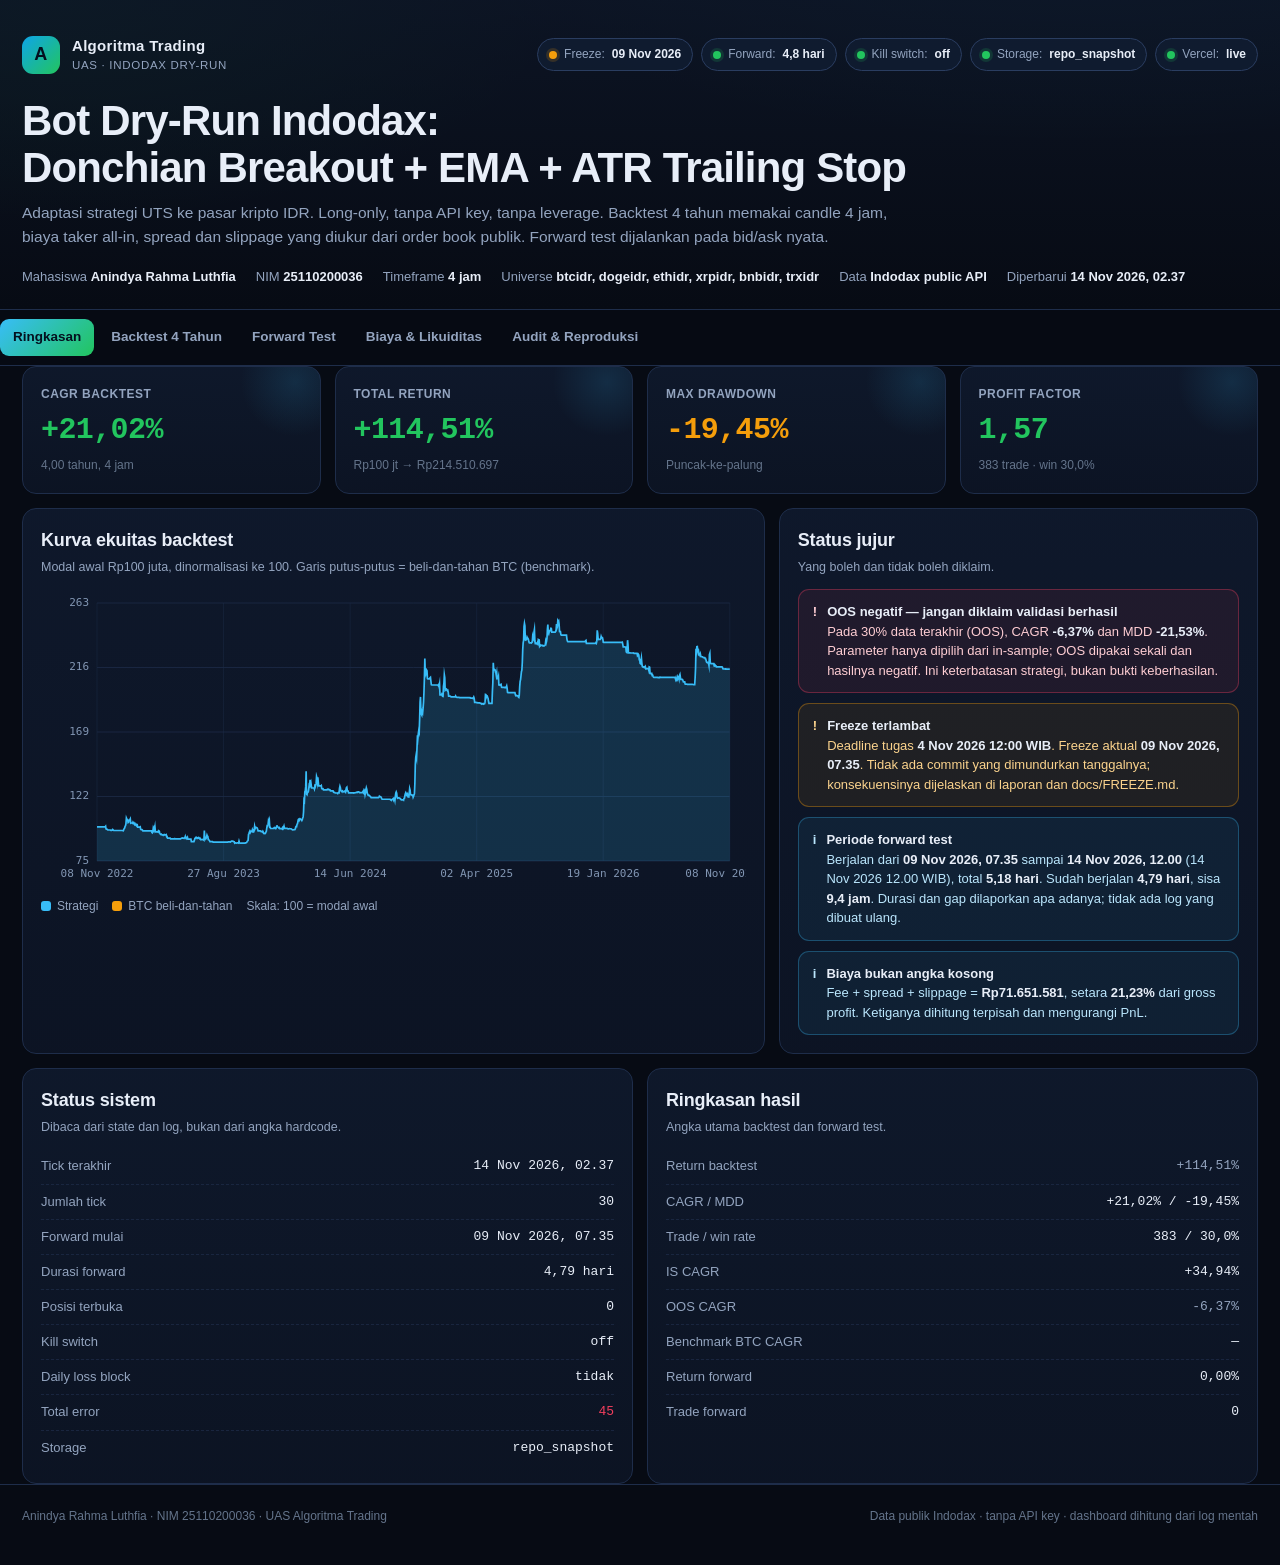
==== commit 343bef3f: "tick(cloud): 2026-11-13T19:37:26Z [skip ci]" ====
--- a/dashboard_offline.html
+++ b/dashboard_offline.html
@@ -427,7 +427,7 @@
 </footer>
 
 <div id="tooltip"></div>
-<script>window.__DASHBOARD_DATA__={"meta":{"student":"Anindya Rahma Luthfia","nim":"25110200036","generated_at":"2026-11-13T16:19:14Z","storage":"repo_snapshot","strategy":"Donchian Breakout + EMA Trend Filter + ATR Trailing Stop (adaptasi UTS ke kripto IDR)","timeframe":"240","freeze":"2026-11-09T00:35:31Z","freeze_commit":"freeze-2026-11-09","forward_test_start":"2026-11-09T00:35:58Z","universe":["btcidr","dogeidr","ethidr","xrpidr","bnbidr","trxidr"],"params":{"lookback":40,"fast_ema":20,"trend_ema":100,"atr_period":14,"atr_mult":3.0,"time_stop_bars":3,"time_stop_loss_pct":-0.02},"capital_idr":100000000.0,"fees":{"buy_pct":0.0020555,"sell_pct":0.0041555,"basis":"taker all-in (service fee + tax + CFX), IDR Market PRO, berlaku efektif 1 Oktober 2026","api_pairs_taker_pct":0.002,"official_buy_taker_pct":0.0020555,"official_sell_taker_pct":0.0041555,"used":"nilai tertinggi dari /api/pairs dan halaman resmi","sources":[{"url":"https://indodax.com/api/pairs","accessed_at":"2026-11-08","value":"trade_fee_percent_taker = 0.2% (belum termasuk komponen pajak/CFX)"},{"url":"https://help.indodax.com/hc/id/articles/4416646599705-Rincian-Biaya-Transaksi-di-INDODAX","accessed_at":"2026-11-08","value":"IDR Market PRO Taker: BUY 0.20555%, SELL 0.41555% all-in"}]},"min_order_idr":25000},"backtest":{"meta":{"generated_at":"2026-11-09T00:31:39Z","strategy":"Donchian Breakout + EMA Trend Filter + ATR Trailing Stop (adaptasi UTS ke kripto IDR)","timeframe":"240","timeframe_seconds":14400,"period_start":"2022-11-08T00:00:00Z","period_end":"2026-11-08T00:00:00Z","years":4.0,"capital_idr":100000000,"universe":["btcidr","dogeidr","ethidr","xrpidr","bnbidr","trxidr"],"params":{"lookback":40,"fast_ema":20,"trend_ema":100,"atr_period":14,"atr_mult":3.0,"time_stop_bars":3,"time_stop_loss_pct":-0.02},"fees":{"buy_pct":0.0020555,"sell_pct":0.0041555,"basis":"taker all-in (service fee + tax + CFX), IDR Market PRO, berlaku efektif 1 Oktober 2026","api_pairs_taker_pct":0.002,"official_buy_taker_pct":0.0020555,"official_sell_taker_pct":0.0041555,"used":"nilai tertinggi dari /api/pairs dan halaman resmi","sources":[{"url":"https://indodax.com/api/pairs","accessed_at":"2026-11-08","value":"trade_fee_percent_taker = 0.2% (belum termasuk komponen pajak/CFX)"},{"url":"https://help.indodax.com/hc/id/articles/4416646599705-Rincian-Biaya-Transaksi-di-INDODAX","accessed_at":"2026-11-08","value":"IDR Market PRO Taker: BUY 0.20555%, SELL 0.41555% all-in"}]},"min_order_idr":25000,"costs":{"btcidr":{"samples":61,"target_notional_idr":20000000.0,"spread_median":0.0003881242711291977,"spread_p25":4.697102217091846e-05,"spread_p75":0.0003924942573138465,"half_spread":0.00019406213556459885,"slippage_buy":0.0,"slippage_sell":1.6816029778654595e-05,"slippage_samples_buy":61,"slippage_samples_sell":61,"depth_complete_share":1.0,"first_snapshot":"2026-11-08T15:09:26Z","last_snapshot":"2026-11-08T16:09:25Z"},"dogeidr":{"samples":61,"target_notional_idr":20000000.0,"spread_median":0.0015515903801396431,"spread_p25":0.0007754943776657619,"spread_p75":0.0015515903801396431,"half_spread":0.0007757951900698216,"slippage_buy":0.0,"slippage_sell":0.0007165972291417466,"slippage_samples_buy":61,"slippage_samples_sell":61,"depth_complete_share":1.0,"first_snapshot":"2026-11-08T15:09:34Z","last_snapshot":"2026-11-08T16:09:28Z"},"ethidr":{"samples":61,"target_notional_idr":20000000.0,"spread_median":0.0009141558265080482,"spread_p25":0.0002720516403477315,"spread_p75":0.0012484914358889426,"half_spread":0.0004570779132540241,"slippage_buy":0.0,"slippage_sell":0.0,"slippage_samples_buy":61,"slippage_samples_sell":61,"depth_complete_share":1.0,"first_snapshot":"2026-11-08T15:09:27Z","last_snapshot":"2026-11-08T16:09:25Z"},"xrpidr":{"samples":61,"target_notional_idr":20000000.0,"spread_median":0.0005268577723495462,"spread_p25":9.560695196406051e-05,"spread_p75":0.0010052272062171731,"half_spread":0.0002634288861747731,"slippage_buy":0.0,"slippage_sell":0.0004511335882239065,"slippage_samples_buy":61,"slippage_samples_sell":61,"depth_complete_share":1.0,"first_snapshot":"2026-11-08T15:09:28Z","last_snapshot":"2026-11-08T16:09:26Z"},"bnbidr":{"samples":61,"target_notional_idr":20000000.0,"spread_median":0.004411501298459713,"spread_p25":0.004384300449477836,"spread_p75":0.004433532936888006,"half_spread":0.0022057506492298563,"slippage_buy":0.0,"slippage_sell":0.0,"slippage_samples_buy":61,"slippage_samples_sell":61,"depth_complete_share":1.0,"first_snapshot":"2026-11-08T15:09:30Z","last_snapshot":"2026-11-08T16:09:27Z"},"trxidr":{"samples":61,"target_notional_idr":20000000.0,"spread_median":0.003451251078515962,"spread_p25":0.003278971438432997,"spread_p75":0.003623500992149081,"half_spread":0.001725625539257981,"slippage_buy":2.903146102051224e-05,"slippage_sell":0.00033739949649358447,"slippage_samples_buy":61,"slippage_samples_sell":61,"depth_complete_share":1.0,"first_snapshot":"2026-11-08T15:09:39Z","last_snapshot":"2026-11-08T16:09:30Z"}},"cost_fallback":{"spread_median":0.0012730271948805697,"half_spread":0.0006365135974402849,"slippage_buy":0.0,"slippage_sell":0.00017710776313611953,"note":"fallback = median lintas pair yang punya snapshot; 0.2% slippage hanya jika tidak ada snapshot sama sekali"},"cost_method":"spread = (ask-bid)/mid pada best level; slippage = selisih VWAP hasil walk-the-book terhadap best level untuk notional 20% modal awal. Backtest memakai median seluruh snapshot yang terkumpul.","universe_selection":{"generated_at":"2026-11-08T15:12:27Z","backtest_start":"2022-11-08","backtest_end":"2026-11-08","liquidity_window":["2022-11-08","2023-01-07"],"criteria":"Pair IDR yang sudah memiliki candle pada awal periode, coverage data >=95% pada 60 hari pertama, dan median nilai transaksi harian (close x volume) tertinggi pada 60 hari pertama. Likuiditas diukur pada awal backtest, bukan pada hari ini.","candidates":[{"pair":"btcidr","eligible":true,"reason":"ok","median_daily_quote_volume_idr":5683095155.652599,"coverage":1.0,"bars_window":360,"expected_bars_window":360,"first_bar_utc":"2022-08-01 00:00","last_bar_utc":"2026-11-08 00:00","trade_min_base_currency":10000,"trade_fee_percent_taker_api":0.2,"pricescale":1000,"quantity_increment":1e-08,"is_maintenance":0},{"pair":"ethidr","eligible":true,"reason":"ok","median_daily_quote_volume_idr":3386825511.25922,"coverage":1.0,"bars_window":360,"expected_bars_window":360,"first_bar_utc":"2022-08-01 00:00","last_bar_utc":"2026-11-08 00:00","trade_min_base_currency":10000,"trade_fee_percent_taker_api":0.2,"pricescale":1000,"quantity_increment":1e-08,"is_maintenance":0},{"pair":"usdtidr","eligible":false,"reason":"Stablecoin IDR bukan kandidat trend following karena harganya dipatok dan tidak menghasilkan tren arah; likuiditasnya besar tetapi bukan peluang strategi ini."},{"pair":"xrpidr","eligible":true,"reason":"ok","median_daily_quote_volume_idr":2259328671.8648033,"coverage":1.0,"bars_window":360,"expected_bars_window":360,"first_bar_utc":"2022-08-01 00:00","last_bar_utc":"2026-11-08 00:00","trade_min_base_currency":10000,"trade_fee_percent_taker_api":0.2,"pricescale":1,"quantity_increment":1e-08,"is_maintenance":0},{"pair":"bnbidr","eligible":true,"reason":"ok","median_daily_quote_volume_idr":1263141329.6965156,"coverage":1.0,"bars_window":360,"expected_bars_window":360,"first_bar_utc":"2022-08-01 00:00","last_bar_utc":"2026-11-08 00:00","trade_min_base_currency":10000,"trade_fee_percent_taker_api":0.2,"pricescale":1,"quantity_increment":1e-08,"is_maintenance":0},{"pair":"solidr","eligible":true,"reason":"ok","median_daily_quote_volume_idr":532950912.4012913,"coverage":1.0,"bars_window":360,"expected_bars_window":360,"first_bar_utc":"2022-08-01 00:00","last_bar_utc":"2026-11-08 00:00","trade_min_base_currency":10000,"trade_fee_percent_taker_api":0.2,"pricescale":1,"quantity_increment":1e-08,"is_maintenance":0},{"pair":"adaidr","eligible":true,"reason":"ok","median_daily_quote_volume_idr":810663510.8387663,"coverage":1.0,"bars_window":360,"expected_bars_window":360,"first_bar_utc":"2022-08-01 00:00","last_bar_utc":"2026-11-08 00:00","trade_min_base_currency":10000,"trade_fee_percent_taker_api":0.2,"pricescale":1,"quantity_increment":1e-08,"is_maintenance":0},{"pair":"dogeidr","eligible":true,"reason":"ok","median_daily_quote_volume_idr":4854923267.940579,"coverage":1.0,"bars_window":360,"expected_bars_window":360,"first_bar_utc":"2022-08-01 00:00","last_bar_utc":"2026-11-08 00:00","trade_min_base_currency":10000,"trade_fee_percent_taker_api":0.2,"pricescale":1,"quantity_increment":1e-08,"is_maintenance":0},{"pair":"dotidr","eligible":true,"reason":"ok","median_daily_quote_volume_idr":114076834.35335663,"coverage":1.0,"bars_window":360,"expected_bars_window":360,"first_bar_utc":"2022-08-01 00:00","last_bar_utc":"2026-11-08 00:00","trade_min_base_currency":10000,"trade_fee_percent_taker_api":0.2,"pricescale":1,"quantity_increment":1e-08,"is_maintenance":0},{"pair":"linkidr","eligible":true,"reason":"ok","median_daily_quote_volume_idr":92257642.55813494,"coverage":1.0,"bars_window":360,"expected_bars_window":360,"first_bar_utc":"2022-08-01 00:00","last_bar_utc":"2026-11-08 00:00","trade_min_base_currency":10000,"trade_fee_percent_taker_api":0.2,"pricescale":1,"quantity_increment":1e-08,"is_maintenance":0},{"pair":"avaxidr","eligible":true,"reason":"ok","median_daily_quote_volume_idr":18399048.43855651,"coverage":1.0,"bars_window":360,"expected_bars_window":360,"first_bar_utc":"2022-08-01 00:00","last_bar_utc":"2026-11-08 00:00","trade_min_base_currency":10000,"trade_fee_percent_taker_api":0.2,"pricescale":1,"quantity_increment":1e-08,"is_maintenance":0},{"pair":"trxidr","eligible":true,"reason":"ok","median_daily_quote_volume_idr":815436025.7508411,"coverage":1.0,"bars_window":360,"expected_bars_window":360,"first_bar_utc":"2022-08-01 00:00","last_bar_utc":"2026-11-08 00:00","trade_min_base_currency":10000,"trade_fee_percent_taker_api":0.2,"pricescale":1,"quantity_increment":1e-08,"is_maintenance":0},{"pair":"ltcidr","eligible":true,"reason":"ok","median_daily_quote_volume_idr":252291660.08055,"coverage":1.0,"bars_window":360,"expected_bars_window":360,"first_bar_utc":"2022-08-01 00:00","last_bar_utc":"2026-11-08 00:00","trade_min_base_currency":10000,"trade_fee_percent_taker_api":0.2,"pricescale":1000,"quantity_increment":1e-08,"is_maintenance":0},{"pair":"bchidr","eligible":false,"reason":"volume nol","median_daily_quote_volume_idr":0.0,"coverage":1.0,"bars_window":360,"expected_bars_window":360,"first_bar_utc":"2022-08-01 00:00","last_bar_utc":"2026-11-08 00:00","trade_min_base_currency":10000,"trade_fee_percent_taker_api":0.2,"pricescale":1000,"quantity_increment":1e-08,"is_maintenance":0},{"pair":"etcidr","eligible":true,"reason":"ok","median_daily_quote_volume_idr":107224795.49615201,"coverage":1.0,"bars_window":360,"expected_bars_window":360,"first_bar_utc":"2022-08-01 00:00","last_bar_utc":"2026-11-08 00:00","trade_min_base_currency":10000,"trade_fee_percent_taker_api":0.2,"pricescale":100,"quantity_increment":1e-08,"is_maintenance":0},{"pair":"xlmidr","eligible":false,"reason":"tidak ada data pada awal periode"},{"pair":"atomidr","eligible":true,"reason":"ok","median_daily_quote_volume_idr":56474039.60287654,"coverage":1.0,"bars_window":360,"expected_bars_window":360,"first_bar_utc":"2022-08-01 00:00","last_bar_utc":"2026-11-08 00:00","trade_min_base_currency":10000,"trade_fee_percent_taker_api":0.2,"pricescale":1,"quantity_increment":1e-08,"is_maintenance":0},{"pair":"uniidr","eligible":true,"reason":"ok","median_daily_quote_volume_idr":17111898.557738557,"coverage":1.0,"bars_window":360,"expected_bars_window":360,"first_bar_utc":"2022-08-01 00:00","last_bar_utc":"2026-11-08 00:00","trade_min_base_currency":10000,"trade_fee_percent_taker_api":0.2,"pricescale":1,"quantity_increment":1e-08,"is_maintenance":0},{"pair":"aaveidr","eligible":false,"reason":"tidak ada data pada awal periode"},{"pair":"sandidr","eligible":true,"reason":"ok","median_daily_quote_volume_idr":205349116.60202432,"coverage":1.0,"bars_window":360,"expected_bars_window":360,"first_bar_utc":"2022-08-01 00:00","last_bar_utc":"2026-11-08 00:00","trade_min_base_currency":10000,"trade_fee_percent_taker_api":0.2,"pricescale":1,"quantity_increment":1e-08,"is_maintenance":0},{"pair":"manaidr","eligible":true,"reason":"ok","median_daily_quote_volume_idr":48081736.01328877,"coverage":1.0,"bars_window":360,"expected_bars_window":360,"first_bar_utc":"2022-08-01 00:00","last_bar_utc":"2026-11-08 00:00","trade_min_base_currency":10000,"trade_fee_percent_taker_api":0.2,"pricescale":1,"quantity_increment":1e-08,"is_maintenance":0},{"pair":"axsidr","eligible":true,"reason":"ok","median_daily_quote_volume_idr":25243874.879067317,"coverage":1.0,"bars_window":360,"expected_bars_window":360,"first_bar_utc":"2022-08-01 00:00","last_bar_utc":"2026-11-08 00:00","trade_min_base_currency":10000,"trade_fee_percent_taker_api":0.2,"pricescale":1,"quantity_increment":1e-08,"is_maintenance":0},{"pair":"enjidr","eligible":true,"reason":"ok","median_daily_quote_volume_idr":7709623.00046164,"coverage":1.0,"bars_window":360,"expected_bars_window":360,"first_bar_utc":"2022-08-01 00:00","last_bar_utc":"2026-11-08 00:00","trade_min_base_currency":10000,"trade_fee_percent_taker_api":0.2,"pricescale":1,"quantity_increment":1e-08,"is_maintenance":0},{"pair":"chzidr","eligible":true,"reason":"ok","median_daily_quote_volume_idr":126655669.91441917,"coverage":1.0,"bars_window":360,"expected_bars_window":360,"first_bar_utc":"2022-08-01 00:00","last_bar_utc":"2026-11-08 00:00","trade_min_base_currency":10000,"trade_fee_percent_taker_api":0.2,"pricescale":1,"quantity_increment":1e-08,"is_maintenance":0},{"pair":"vetidr","eligible":true,"reason":"ok","median_daily_quote_volume_idr":19321340.31770686,"coverage":1.0,"bars_window":360,"expected_bars_window":360,"first_bar_utc":"2022-08-01 00:00","last_bar_utc":"2026-11-08 00:00","trade_min_base_currency":10000,"trade_fee_percent_taker_api":0.2,"pricescale":1,"quantity_increment":1e-08,"is_maintenance":0},{"pair":"algoidr","eligible":true,"reason":"ok","median_daily_quote_volume_idr":219535582.31556284,"coverage":1.0,"bars_window":360,"expected_bars_window":360,"first_bar_utc":"2022-08-01 00:00","last_bar_utc":"2026-11-08 00:00","trade_min_base_currency":10000,"trade_fee_percent_taker_api":0.2,"pricescale":1,"quantity_increment":1e-08,"is_maintenance":1},{"pair":"filidr","eligible":true,"reason":"ok","median_daily_quote_volume_idr":19095543.617249064,"coverage":1.0,"bars_window":360,"expected_bars_window":360,"first_bar_utc":"2022-08-01 00:00","last_bar_utc":"2026-11-08 00:00","trade_min_base_currency":10000,"trade_fee_percent_taker_api":0.2,"pricescale":1,"quantity_increment":1e-08,"is_maintenance":0},{"pair":"thetaidr","eligible":true,"reason":"ok","median_daily_quote_volume_idr":62331332.964189894,"coverage":1.0,"bars_window":360,"expected_bars_window":360,"first_bar_utc":"2022-08-01 00:00","last_bar_utc":"2026-11-08 00:00","trade_min_base_currency":10000,"trade_fee_percent_taker_api":0.2,"pricescale":1,"quantity_increment":1e-08,"is_maintenance":0},{"pair":"nearidr","eligible":true,"reason":"ok","median_daily_quote_volume_idr":22556056.94566906,"coverage":1.0,"bars_window":360,"expected_bars_window":360,"first_bar_utc":"2022-08-01 00:00","last_bar_utc":"2026-11-08 00:00","trade_min_base_currency":10000,"trade_fee_percent_taker_api":0.2,"pricescale":1,"quantity_increment":1e-08,"is_maintenance":0},{"pair":"arbidr","eligible":false,"reason":"tidak ada data pada awal periode"},{"pair":"opidr","eligible":false,"reason":"tidak ada data pada awal periode"},{"pair":"suiidr","eligible":false,"reason":"tidak ada data pada awal periode"},{"pair":"tonidr","eligible":false,"reason":"tidak ada data pada awal periode"},{"pair":"shibidr","eligible":false,"reason":"tidak ada data pada awal periode"},{"pair":"pepeidr","eligible":false,"reason":"tidak ada data pada awal periode"}],"selected":["btcidr","dogeidr","ethidr","xrpidr","bnbidr","trxidr"],"selection_note":"Peringkat memakai median nilai transaksi harian pada 60 hari pertama. Pair dengan data mulai setelah awal periode atau coverage <95% dikeluarkan."},"data_source":"Indodax public API history_v2","data_quality":{"btcidr":{"ok":true,"bars":9361,"bad_bars":0,"first":"2022-08-01 00:00","last":"2026-11-08 00:00","gaps":0,"sha256":"db4fb1e4893129bbe98e1cbd5e8d49cf653445df03cbf80beaa3ac0c7d8e0f92"},"dogeidr":{"ok":true,"bars":9361,"bad_bars":0,"first":"2022-08-01 00:00","last":"2026-11-08 00:00","gaps":0,"sha256":"a4217a5082814128789fdd6920dac1454d8b79f4d65c41fe284ba94b264c22ee"},"ethidr":{"ok":true,"bars":9361,"bad_bars":0,"first":"2022-08-01 00:00","last":"2026-11-08 00:00","gaps":0,"sha256":"eb2653e71ce970d390bc8f3035b82ac3e497350c17244843187f2e0729b005ba"},"xrpidr":{"ok":true,"bars":9361,"bad_bars":0,"first":"2022-08-01 00:00","last":"2026-11-08 00:00","gaps":0,"sha256":"013cb9e70ef8dd4b98f6fe7f112fb7c879e20a8191a03435f7cbf4eb89687d9a"},"bnbidr":{"ok":true,"bars":9361,"bad_bars":0,"first":"2022-08-01 00:00","last":"2026-11-08 00:00","gaps":0,"sha256":"d71e239938a8d54090004e7058c5975c04c7c44f323174e23a5df1ff56ffd3e3"},"trxidr":{"ok":true,"bars":9361,"bad_bars":0,"first":"2022-08-01 00:00","last":"2026-11-08 00:00","gaps":0,"sha256":"d7784a9056dc298b3c1877a82f7cc84dad304295fbb50b1bd8f4d24b5369505b"}},"runtime_seconds":7.4,"python":"3.9.6","code_sha256":"66b59e07467b11fb"},"params":{"lookback":40,"fast_ema":20,"trend_ema":100,"atr_period":14,"atr_mult":3.0,"time_stop_bars":3,"time_stop_loss_pct":-0.02},"metrics":{"initial_capital":100000000.0,"final_equity":214510697.21035922,"total_return":1.145106972103592,"total_return_pct":114.5106972103592,"cagr":0.21021418385606427,"cagr_pct":21.021418385606427,"max_drawdown":-0.19445070415515897,"max_drawdown_pct":-19.445070415515897,"profit_factor":1.5706927233803076,"win_rate":0.3002610966057441,"win_rate_pct":30.026109660574413,"trades":383,"wins":115,"losses":268,"avg_win_idr":2740546.1207423746,"avg_loss_idr":-748701.8905784088,"avg_win_pct":11.494019457535702,"avg_loss_pct":-3.1684096436647122,"gross_profit_idr":315162803.88537306,"gross_loss_idr":200652106.67501357,"gross_pnl_idr":186162277.75953284,"net_pnl_idr":114510697.21035942,"fee_idr":55670588.3765178,"spread_cost_idr":12566256.429468667,"slippage_cost_idr":3414735.7431868725,"total_cost_idr":71651580.54917334,"cost_share_of_gross_profit":0.21232419925856386,"years":4.0,"start":1667865600,"end":1794096000,"cagr_note":null},"is":{"start":"2022-11-08T00:00:00Z","end":"2025-08-26T16:00:00Z","metrics":{"initial_capital":100000000.0,"final_equity":231390120.62044305,"total_return":1.3139012062044304,"total_return_pct":131.39012062044304,"cagr":0.34935862263556183,"cagr_pct":34.93586226355618,"max_drawdown":-0.18956150169433728,"max_drawdown_pct":-18.956150169433727,"profit_factor":1.973224634542049,"win_rate":0.3142857142857143,"win_rate_pct":31.428571428571427,"trades":280,"wins":88,"losses":192,"avg_win_idr":2997404.1101879505,"avg_loss_idr":-696225.9608563597,"avg_win_pct":12.873694997270679,"avg_loss_pct":-3.304022775625338,"gross_profit_idr":263771561.69653964,"gross_loss_idr":133675384.48442106,"gross_pnl_idr":177934665.79129815,"net_pnl_idr":130096177.21211867,"fee_idr":36534259.956564456,"spread_cost_idr":8926991.867220545,"slippage_cost_idr":2377236.7553944956,"total_cost_idr":47838488.579179496,"cost_share_of_gross_profit":0.17110058220176402,"years":2.7999087383070957,"start":1667865600,"end":1756224000,"cagr_note":null}},"oos":{"start":"2025-08-27T00:00:00Z","end":"2026-11-08T00:00:00Z","metrics":{"initial_capital":100000000.0,"final_equity":92408318.78434458,"total_return":-0.07591681215655421,"total_return_pct":-7.591681215655422,"cagr":-0.06371876446241664,"cagr_pct":-6.371876446241664,"max_drawdown":-0.21530471719856892,"max_drawdown_pct":-21.53047171985689,"profit_factor":0.7652162512387359,"win_rate":0.2621359223300971,"win_rate_pct":26.21359223300971,"trades":103,"wins":27,"losses":76,"avg_win_idr":916411.1215964878,"avg_loss_idr":-425457.65129948076,"avg_win_pct":6.526377167343427,"avg_loss_pct":-2.825808047132599,"gross_profit_idr":24743100.283105172,"gross_loss_idr":32334781.498760536,"gross_pnl_idr":4292720.27382828,"net_pnl_idr":-7591681.21565537,"fee_idr":9258219.16647689,"spread_cost_idr":2085566.3460913603,"slippage_cost_idr":540615.9769153988,"total_cost_idr":11884401.489483649,"cost_share_of_gross_profit":0.42391680562031836,"years":1.1991786447638604,"start":1756252800,"end":1794096000,"cagr_note":null}},"stress":{"fee_2x":{"metrics":{"initial_capital":100000000.0,"final_equity":150264971.85201412,"total_return":0.5026497185201413,"total_return_pct":50.26497185201413,"cagr":0.10717032887899447,"cagr_pct":10.717032887899446,"max_drawdown":-0.25470440129199634,"max_drawdown_pct":-25.470440129199634,"profit_factor":1.2498855710278518,"win_rate":0.2689295039164491,"win_rate_pct":26.89295039164491,"trades":383,"wins":103,"losses":280,"avg_win_idr":2440941.0651184726,"avg_loss_idr":-718399.8494828162,"avg_win_pct":12.119433698056236,"avg_loss_pct":-3.6311986355495756,"gross_profit_idr":251416929.70720267,"gross_loss_idr":201151957.85518852,"gross_pnl_idr":157506488.33127958,"net_pnl_idr":50264971.85201421,"fee_idr":93176461.86964378,"spread_cost_idr":11137826.543481225,"slippage_cost_idr":2927228.0661404342,"total_cost_idr":107241516.47926544,"cost_share_of_gross_profit":0.3775072005497412,"years":4.0,"start":1667865600,"end":1794096000,"cagr_note":null}},"cost_2x":{"metrics":{"initial_capital":100000000.0,"final_equity":195848354.20837215,"total_return":0.9584835420837214,"total_return_pct":95.84835420837214,"cagr":0.18298702574822645,"cagr_pct":18.298702574822645,"max_drawdown":-0.21154075193407929,"max_drawdown_pct":-21.154075193407927,"profit_factor":1.4754475125284736,"win_rate":0.28940568475452194,"win_rate_pct":28.940568475452196,"trades":387,"wins":112,"losses":275,"avg_win_idr":2655753.8662854945,"avg_loss_idr":-733076.6502385559,"avg_win_pct":11.579922987868835,"avg_loss_pct":-3.3194809466324475,"gross_profit_idr":297444433.0239754,"gross_loss_idr":201596078.81560287,"gross_pnl_idr":179341166.3462431,"net_pnl_idr":95848354.20837237,"fee_idr":53460891.072660916,"spread_cost_idr":24631732.508872755,"slippage_cost_idr":5400188.556337017,"total_cost_idr":83492812.13787068,"cost_share_of_gross_profit":0.25877955723069695,"years":4.0,"start":1667865600,"end":1794096000,"cagr_note":null}},"delay_1_bar":{"metrics":{"initial_capital":100000000.0,"final_equity":203970600.1724469,"total_return":1.0397060017244693,"total_return_pct":103.97060017244692,"cagr":0.19506600738941904,"cagr_pct":19.506600738941906,"max_drawdown":-0.206628901041516,"max_drawdown_pct":-20.6628901041516,"profit_factor":1.5498679569174563,"win_rate":0.3172043010752688,"win_rate_pct":31.72043010752688,"trades":372,"wins":118,"losses":254,"avg_win_idr":2483503.811241967,"avg_loss_idr":-744420.6675358481,"avg_win_pct":11.036786222146011,"avg_loss_pct":-3.298891819496419,"gross_profit_idr":293053449.7265521,"gross_loss_idr":189082849.55410543,"gross_pnl_idr":170127788.84436762,"net_pnl_idr":103970600.17244665,"fee_idr":51479570.36569214,"spread_cost_idr":11642549.486533662,"slippage_cost_idr":3035068.819695145,"total_cost_idr":66157188.67192095,"cost_share_of_gross_profit":0.20958206744854402,"years":4.0,"start":1667865600,"end":1794096000,"cagr_note":null}}},"benchmark":{"initial_capital":100000000.0,"final_equity":420655918.22164774,"total_return":3.206559182216477,"total_return_pct":320.6559182216477,"cagr":0.4321277196843123,"cagr_pct":43.21277196843123,"max_drawdown":-0.49426177517255143,"max_drawdown_pct":-49.42617751725514,"profit_factor":null,"win_rate":null,"win_rate_pct":null,"trades":0,"wins":0,"losses":0,"avg_win_idr":null,"avg_loss_idr":null,"avg_win_pct":null,"avg_loss_pct":null,"gross_profit_idr":0,"gross_loss_idr":0,"gross_pnl_idr":0,"net_pnl_idr":0,"fee_idr":0,"spread_cost_idr":0,"slippage_cost_idr":0,"total_cost_idr":0,"cost_share_of_gross_profit":null,"years":4.0,"start":1667865600,"end":1794096000,"cagr_note":null},"daily_equity":[{"date_wib":"2022-11-08","t":1667865600,"equity":100000000.0},{"date_wib":"2022-11-09","t":1667937600,"equity":100000000.0},{"date_wib":"2022-11-10","t":1668024000,"equity":100000000.0},{"date_wib":"2022-11-11","t":1668110400,"equity":100000000.0},{"date_wib":"2022-11-12","t":1668196800,"equity":100000000.0},{"date_wib":"2022-11-13","t":1668283200,"equity":100000000.0},{"date_wib":"2022-11-14","t":1668369600,"equity":100000000.0},{"date_wib":"2022-11-15","t":1668456000,"equity":100000000.0},{"date_wib":"2022-11-16","t":1668542400,"equity":100000000.0},{"date_wib":"2022-11-17","t":1668628800,"equity":100000000.0},{"date_wib":"2022-11-18","t":1668715200,"equity":100000000.0},{"date_wib":"2022-11-19","t":1668801600,"equity":100000000.0},{"date_wib":"2022-11-20","t":1668888000,"equity":100000000.0},{"date_wib":"2022-11-21","t":1668974400,"equity":100000000.0},{"date_wib":"2022-11-22","t":1669060800,"equity":100000000.0},{"date_wib":"2022-11-23","t":1669147200,"equity":100000000.0},{"date_wib":"2022-11-24","t":1669233600,"equity":100000000.0},{"date_wib":"2022-11-25","t":1669320000,"equity":100000000.0},{"date_wib":"2022-11-26","t":1669406400,"equity":100000000.0},{"date_wib":"2022-11-27","t":1669492800,"equity":100078952.21417692},{"date_wib":"2022-11-28","t":1669579200,"equity":100427942.72327091},{"date_wib":"2022-11-29","t":1669665600,"equity":98465152.82900287},{"date_wib":"2022-11-30","t":1669752000,"equity":98332017.35245898},{"date_wib":"2022-12-01","t":1669838400,"equity":98322943.75438152},{"date_wib":"2022-12-02","t":1669924800,"equity":97966778.23472598},{"date_wib":"2022-12-03","t":1670011200,"equity":97813347.2838369},{"date_wib":"2022-12-04","t":1670097600,"equity":97728889.8527458},{"date_wib":"2022-12-05","t":1670184000,"equity":97682692.96814351},{"date_wib":"2022-12-06","t":1670270400,"equity":97682692.96814351},{"date_wib":"2022-12-07","t":1670356800,"equity":97682692.96814351},{"date_wib":"2022-12-08","t":1670443200,"equity":97682692.96814351},{"date_wib":"2022-12-09","t":1670529600,"equity":97644426.70585081},{"date_wib":"2022-12-10","t":1670616000,"equity":97452196.13024083},{"date_wib":"2022-12-11","t":1670702400,"equity":97481207.97097082},{"date_wib":"2022-12-12","t":1670788800,"equity":97477807.58066082},{"date_wib":"2022-12-13","t":1670875200,"equity":97593493.19993082},{"date_wib":"2022-12-14","t":1670961600,"equity":98138095.4586756},{"date_wib":"2022-12-15","t":1671048000,"equity":97916027.46648777},{"date_wib":"2022-12-16","t":1671134400,"equity":97506572.40182371},{"date_wib":"2022-12-17","t":1671220800,"equity":97342333.94721764},{"date_wib":"2022-12-18","t":1671307200,"equity":97342333.94721764},{"date_wib":"2022-12-19","t":1671393600,"equity":97342333.94721764},{"date_wib":"2022-12-20","t":1671480000,"equity":97342333.94721764},{"date_wib":"2022-12-21","t":1671566400,"equity":97342333.94721764},{"date_wib":"2022-12-22","t":1671652800,"equity":97342333.94721764},{"date_wib":"2022-12-23","t":1671739200,"equity":97342333.94721764},{"date_wib":"2022-12-24","t":1671825600,"equity":97342333.94721764},{"date_wib":"2022-12-25","t":1671912000,"equity":97342333.94721764},{"date_wib":"2022-12-26","t":1671998400,"equity":97342333.94721764},{"date_wib":"2022-12-27","t":1672084800,"equity":97342333.94721764},{"date_wib":"2022-12-28","t":1672171200,"equity":97342333.94721764},{"date_wib":"2022-12-29","t":1672257600,"equity":97342333.94721764},{"date_wib":"2022-12-30","t":1672344000,"equity":97342333.94721764},{"date_wib":"2022-12-31","t":1672430400,"equity":97342333.94721764},{"date_wib":"2023-01-01","t":1672516800,"equity":97342333.94721764},{"date_wib":"2023-01-02","t":1672603200,"equity":97342333.94721764},{"date_wib":"2023-01-03","t":1672689600,"equity":97342333.94721764},{"date_wib":"2023-01-04","t":1672776000,"equity":97342333.94721764},{"date_wib":"2023-01-05","t":1672862400,"equity":97342333.94721764},{"date_wib":"2023-01-06","t":1672948800,"equity":97342333.94721764},{"date_wib":"2023-01-07","t":1673035200,"equity":97233572.83215815},{"date_wib":"2023-01-08","t":1673121600,"equity":97134482.50023536},{"date_wib":"2023-01-09","t":1673208000,"equity":98090940.64265962},{"date_wib":"2023-01-10","t":1673294400,"equity":98806250.93288535},{"date_wib":"2023-01-11","t":1673380800,"equity":99125617.42913732},{"date_wib":"2023-01-12","t":1673467200,"equity":100405619.9742682},{"date_wib":"2023-01-13","t":1673553600,"equity":100816887.20636387},{"date_wib":"2023-01-14","t":1673640000,"equity":102370097.95557827},{"date_wib":"2023-01-15","t":1673726400,"equity":106353350.62688065},{"date_wib":"2023-01-16","t":1673812800,"equity":105610987.4104746},{"date_wib":"2023-01-17","t":1673899200,"equity":105409526.63503964},{"date_wib":"2023-01-18","t":1673985600,"equity":104936156.60572751},{"date_wib":"2023-01-19","t":1674072000,"equity":103161784.82021488},{"date_wib":"2023-01-20","t":1674158400,"equity":103389145.1020678},{"date_wib":"2023-01-21","t":1674244800,"equity":104830216.6114278},{"date_wib":"2023-01-22","t":1674331200,"equity":105000387.01159085},{"date_wib":"2023-01-23","t":1674417600,"equity":105176240.56559086},{"date_wib":"2023-01-24","t":1674504000,"equity":105749849.42400399},{"date_wib":"2023-01-25","t":1674590400,"equity":102707745.21249935},{"date_wib":"2023-01-26","t":1674676800,"equity":102883087.56755745},{"date_wib":"2023-01-27","t":1674763200,"equity":102792084.88515745},{"date_wib":"2023-01-28","t":1674849600,"equity":102718534.23847027},{"date_wib":"2023-01-29","t":1674936000,"equity":102544101.03196773},{"date_wib":"2023-01-30","t":1675022400,"equity":103304266.98704773},{"date_wib":"2023-01-31","t":1675108800,"equity":102614714.87491342},{"date_wib":"2023-02-01","t":1675195200,"equity":102860470.95560637},{"date_wib":"2023-02-02","t":1675281600,"equity":101928524.70784637},{"date_wib":"2023-02-03","t":1675368000,"equity":101578090.8100476},{"date_wib":"2023-02-04","t":1675454400,"equity":102276716.14522716},{"date_wib":"2023-02-05","t":1675540800,"equity":101703878.18412706},{"date_wib":"2023-02-06","t":1675627200,"equity":101070473.77119897},{"date_wib":"2023-02-07","t":1675713600,"equity":100776971.45415926},{"date_wib":"2023-02-08","t":1675800000,"equity":101728765.7836386},{"date_wib":"2023-02-09","t":1675886400,"equity":101557276.17441006},{"date_wib":"2023-02-10","t":1675972800,"equity":99787976.71146946},{"date_wib":"2023-02-11","t":1676059200,"equity":99787976.71146946},{"date_wib":"2023-02-12","t":1676145600,"equity":99787976.71146946},{"date_wib":"2023-02-13","t":1676232000,"equity":99787976.71146946},{"date_wib":"2023-02-14","t":1676318400,"equity":99787976.71146946},{"date_wib":"2023-02-15","t":1676404800,"equity":99787976.71146946},{"date_wib":"2023-02-16","t":1676491200,"equity":99960885.19666031},{"date_wib":"2023-02-17","t":1676577600,"equity":98137940.4899297},{"date_wib":"2023-02-18","t":1676664000,"equity":97900309.86258212},{"date_wib":"2023-02-19","t":1676750400,"equity":97900309.86258212},{"date_wib":"2023-02-20","t":1676836800,"equity":97900309.86258212},{"date_wib":"2023-02-21","t":1676923200,"equity":97592791.8707861},{"date_wib":"2023-02-22","t":1677009600,"equity":97096415.43361087},{"date_wib":"2023-02-23","t":1677096000,"equity":97096415.43361087},{"date_wib":"2023-02-24","t":1677182400,"equity":97096415.43361087},{"date_wib":"2023-02-25","t":1677268800,"equity":97096415.43361087},{"date_wib":"2023-02-26","t":1677355200,"equity":97096415.43361087},{"date_wib":"2023-02-27","t":1677441600,"equity":97096415.43361087},{"date_wib":"2023-02-28","t":1677528000,"equity":97096415.43361087},{"date_wib":"2023-03-01","t":1677614400,"equity":97096415.43361087},{"date_wib":"2023-03-02","t":1677700800,"equity":97096415.43361087},{"date_wib":"2023-03-03","t":1677787200,"equity":97096415.43361087},{"date_wib":"2023-03-04","t":1677873600,"equity":97096415.43361087},{"date_wib":"2023-03-05","t":1677960000,"equity":97096415.43361087},{"date_wib":"2023-03-06","t":1678046400,"equity":97096415.43361087},{"date_wib":"2023-03-07","t":1678132800,"equity":97096415.43361087},{"date_wib":"2023-03-08","t":1678219200,"equity":97096415.43361087},{"date_wib":"2023-03-09","t":1678305600,"equity":97096415.43361087},{"date_wib":"2023-03-10","t":1678392000,"equity":97096415.43361087},{"date_wib":"2023-03-11","t":1678478400,"equity":97096415.43361087},{"date_wib":"2023-03-12","t":1678564800,"equity":97096415.43361087},{"date_wib":"2023-03-13","t":1678651200,"equity":97096415.43361087},{"date_wib":"2023-03-14","t":1678737600,"equity":97096415.43361087},{"date_wib":"2023-03-15","t":1678824000,"equity":95824517.9730474},{"date_wib":"2023-03-16","t":1678910400,"equity":95572719.01944162},{"date_wib":"2023-03-17","t":1678996800,"equity":96481686.48753181},{"date_wib":"2023-03-18","t":1679083200,"equity":98806684.857469},{"date_wib":"2023-03-19","t":1679169600,"equity":97810174.89943404},{"date_wib":"2023-03-20","t":1679256000,"equity":99021668.94076735},{"date_wib":"2023-03-21","t":1679342400,"equity":97848880.75101896},{"date_wib":"2023-03-22","t":1679428800,"equity":99832100.80329245},{"date_wib":"2023-03-23","t":1679515200,"equity":96372759.72799744},{"date_wib":"2023-03-24","t":1679601600,"equity":96372759.72799744},{"date_wib":"2023-03-25","t":1679688000,"equity":96372759.72799744},{"date_wib":"2023-03-26","t":1679774400,"equity":96372759.72799744},{"date_wib":"2023-03-27","t":1679860800,"equity":96372759.72799744},{"date_wib":"2023-03-28","t":1679947200,"equity":96372759.72799744},{"date_wib":"2023-03-29","t":1680033600,"equity":96111148.27775007},{"date_wib":"2023-03-30","t":1680120000,"equity":97045810.86403109},{"date_wib":"2023-03-31","t":1680206400,"equity":96718800.97744714},{"date_wib":"2023-04-01","t":1680292800,"equity":96789571.7737974},{"date_wib":"2023-04-02","t":1680379200,"equity":95484042.49385713},{"date_wib":"2023-04-03","t":1680465600,"equity":94789299.25871505},{"date_wib":"2023-04-04","t":1680552000,"equity":94567996.98230188},{"date_wib":"2023-04-05","t":1680638400,"equity":94305923.30744183},{"date_wib":"2023-04-06","t":1680724800,"equity":94607907.35475412},{"date_wib":"2023-04-07","t":1680811200,"equity":94213462.90763411},{"date_wib":"2023-04-08","t":1680897600,"equity":94199107.04387411},{"date_wib":"2023-04-09","t":1680984000,"equity":94080158.4584341},{"date_wib":"2023-04-10","t":1681070400,"equity":93853044.32956833},{"date_wib":"2023-04-11","t":1681156800,"equity":94151116.16128601},{"date_wib":"2023-04-12","t":1681243200,"equity":94383094.11500913},{"date_wib":"2023-04-13","t":1681329600,"equity":94093634.4136335},{"date_wib":"2023-04-14","t":1681416000,"equity":94304074.82719071},{"date_wib":"2023-04-15","t":1681502400,"equity":94238331.70894557},{"date_wib":"2023-04-16","t":1681588800,"equity":94074945.3425856},{"date_wib":"2023-04-17","t":1681675200,"equity":94321003.7271305},{"date_wib":"2023-04-18","t":1681761600,"equity":92802229.39787063},{"date_wib":"2023-04-19","t":1681848000,"equity":92894958.53420053},{"date_wib":"2023-04-20","t":1681934400,"equity":91851394.53136048},{"date_wib":"2023-04-21","t":1682020800,"equity":91851394.53136048},{"date_wib":"2023-04-22","t":1682107200,"equity":91851394.53136048},{"date_wib":"2023-04-23","t":1682193600,"equity":91851394.53136048},{"date_wib":"2023-04-24","t":1682280000,"equity":91862471.43455929},{"date_wib":"2023-04-25","t":1682366400,"equity":91822468.86410809},{"date_wib":"2023-04-26","t":1682452800,"equity":91771036.98781368},{"date_wib":"2023-04-27","t":1682539200,"equity":91291018.69077235},{"date_wib":"2023-04-28","t":1682625600,"equity":91291018.69077235},{"date_wib":"2023-04-29","t":1682712000,"equity":91291018.69077235},{"date_wib":"2023-04-30","t":1682798400,"equity":91291018.69077235},{"date_wib":"2023-05-01","t":1682884800,"equity":91291018.69077235},{"date_wib":"2023-05-02","t":1682971200,"equity":91251227.2500175},{"date_wib":"2023-05-03","t":1683057600,"equity":91301749.73366168},{"date_wib":"2023-05-04","t":1683144000,"equity":91279295.29648648},{"date_wib":"2023-05-05","t":1683230400,"equity":91301749.73366168},{"date_wib":"2023-05-06","t":1683316800,"equity":91402794.70095009},{"date_wib":"2023-05-07","t":1683403200,"equity":91374726.65448108},{"date_wib":"2023-05-08","t":1683489600,"equity":91301749.73366168},{"date_wib":"2023-05-09","t":1683576000,"equity":91199691.88600758},{"date_wib":"2023-05-10","t":1683662400,"equity":91199691.88600758},{"date_wib":"2023-05-11","t":1683748800,"equity":91199691.88600758},{"date_wib":"2023-05-12","t":1683835200,"equity":91199691.88600758},{"date_wib":"2023-05-13","t":1683921600,"equity":91199691.88600758},{"date_wib":"2023-05-14","t":1684008000,"equity":91199691.88600758},{"date_wib":"2023-05-15","t":1684094400,"equity":91199691.88600758},{"date_wib":"2023-05-16","t":1684180800,"equity":91187354.87049979},{"date_wib":"2023-05-17","t":1684267200,"equity":91216155.03145504},{"date_wib":"2023-05-18","t":1684353600,"equity":91250715.22460134},{"date_wib":"2023-05-19","t":1684440000,"equity":91227675.09583715},{"date_wib":"2023-05-20","t":1684526400,"equity":91256475.25679238},{"date_wib":"2023-05-21","t":1684612800,"equity":91429276.22252388},{"date_wib":"2023-05-22","t":1684699200,"equity":91648157.4457838},{"date_wib":"2023-05-23","t":1684785600,"equity":91878558.7334258},{"date_wib":"2023-05-24","t":1684872000,"equity":91907358.89438103},{"date_wib":"2023-05-25","t":1684958400,"equity":91797918.28275108},{"date_wib":"2023-05-26","t":1685044800,"equity":91797918.28275108},{"date_wib":"2023-05-27","t":1685131200,"equity":91694237.70331219},{"date_wib":"2023-05-28","t":1685217600,"equity":91584804.51792364},{"date_wib":"2023-05-29","t":1685304000,"equity":91981180.70250016},{"date_wib":"2023-05-30","t":1685390400,"equity":91974874.89445554},{"date_wib":"2023-05-31","t":1685476800,"equity":92967924.76875897},{"date_wib":"2023-06-01","t":1685563200,"equity":91745859.23845334},{"date_wib":"2023-06-02","t":1685649600,"equity":91385752.77011259},{"date_wib":"2023-06-03","t":1685736000,"equity":92069695.99055834},{"date_wib":"2023-06-04","t":1685822400,"equity":91803519.021908},{"date_wib":"2023-06-05","t":1685908800,"equity":92355168.52035789},{"date_wib":"2023-06-06","t":1685995200,"equity":91092359.29976338},{"date_wib":"2023-06-07","t":1686081600,"equity":91092359.29976338},{"date_wib":"2023-06-08","t":1686168000,"equity":91092359.29976338},{"date_wib":"2023-06-09","t":1686254400,"equity":91092359.29976338},{"date_wib":"2023-06-10","t":1686340800,"equity":91092359.29976338},{"date_wib":"2023-06-11","t":1686427200,"equity":91092359.29976338},{"date_wib":"2023-06-12","t":1686513600,"equity":91092359.29976338},{"date_wib":"2023-06-13","t":1686600000,"equity":91092359.29976338},{"date_wib":"2023-06-14","t":1686686400,"equity":89257576.86705373},{"date_wib":"2023-06-15","t":1686772800,"equity":89257576.86705373},{"date_wib":"2023-06-16","t":1686859200,"equity":89257576.86705373},{"date_wib":"2023-06-17","t":1686945600,"equity":89257576.86705373},{"date_wib":"2023-06-18","t":1687032000,"equity":89257576.86705373},{"date_wib":"2023-06-19","t":1687118400,"equity":89257576.86705373},{"date_wib":"2023-06-20","t":1687204800,"equity":89281324.68205488},{"date_wib":"2023-06-21","t":1687291200,"equity":90186998.06040487},{"date_wib":"2023-06-22","t":1687377600,"equity":91507489.56171405},{"date_wib":"2023-06-23","t":1687464000,"equity":91562140.42329405},{"date_wib":"2023-06-24","t":1687550400,"equity":92230269.80476406},{"date_wib":"2023-06-25","t":1687636800,"equity":92183912.85878405},{"date_wib":"2023-06-26","t":1687723200,"equity":92307896.99810405},{"date_wib":"2023-06-27","t":1687809600,"equity":91707018.30936986},{"date_wib":"2023-06-28","t":1687896000,"equity":91902227.64160484},{"date_wib":"2023-06-29","t":1687982400,"equity":91688220.72570895},{"date_wib":"2023-06-30","t":1688068800,"equity":91909920.7449946},{"date_wib":"2023-07-01","t":1688155200,"equity":92214197.6513986},{"date_wib":"2023-07-02","t":1688241600,"equity":91741277.94380748},{"date_wib":"2023-07-03","t":1688328000,"equity":91332348.48348746},{"date_wib":"2023-07-04","t":1688414400,"equity":91697812.48275653},{"date_wib":"2023-07-05","t":1688500800,"equity":91207279.82812825},{"date_wib":"2023-07-06","t":1688587200,"equity":90653410.46120524},{"date_wib":"2023-07-07","t":1688673600,"equity":90730418.56997654},{"date_wib":"2023-07-08","t":1688760000,"equity":90829428.99553965},{"date_wib":"2023-07-09","t":1688846400,"equity":90900936.525113},{"date_wib":"2023-07-10","t":1688932800,"equity":90713916.8323827},{"date_wib":"2023-07-11","t":1689019200,"equity":90659784.76615444},{"date_wib":"2023-07-12","t":1689105600,"equity":90617821.01322274},{"date_wib":"2023-07-13","t":1689192000,"equity":90349900.8290586},{"date_wib":"2023-07-14","t":1689278400,"equity":97366391.33768652},{"date_wib":"2023-07-15","t":1689364800,"equity":91676165.721154},{"date_wib":"2023-07-16","t":1689451200,"equity":91139938.31571496},{"date_wib":"2023-07-17","t":1689537600,"equity":91708171.37088232},{"date_wib":"2023-07-18","t":1689624000,"equity":91570906.52138132},{"date_wib":"2023-07-19","t":1689710400,"equity":92800143.97959931},{"date_wib":"2023-07-20","t":1689796800,"equity":94012991.60504107},{"date_wib":"2023-07-21","t":1689883200,"equity":93158671.57157956},{"date_wib":"2023-07-22","t":1689969600,"equity":93050088.92943698},{"date_wib":"2023-07-23","t":1690056000,"equity":90809080.48830375},{"date_wib":"2023-07-24","t":1690142400,"equity":90809080.48830375},{"date_wib":"2023-07-25","t":1690228800,"equity":90188687.40146743},{"date_wib":"2023-07-26","t":1690315200,"equity":89928464.02697381},{"date_wib":"2023-07-27","t":1690401600,"equity":89185289.99905574},{"date_wib":"2023-07-28","t":1690488000,"equity":89185289.99905574},{"date_wib":"2023-07-29","t":1690574400,"equity":89185289.99905574},{"date_wib":"2023-07-30","t":1690660800,"equity":89185289.99905574},{"date_wib":"2023-07-31","t":1690747200,"equity":89185289.99905574},{"date_wib":"2023-08-01","t":1690833600,"equity":89185289.99905574},{"date_wib":"2023-08-02","t":1690920000,"equity":89184035.216803},{"date_wib":"2023-08-03","t":1691006400,"equity":88950176.99357717},{"date_wib":"2023-08-04","t":1691092800,"equity":88950176.99357717},{"date_wib":"2023-08-05","t":1691179200,"equity":88950176.99357717},{"date_wib":"2023-08-06","t":1691265600,"equity":88950176.99357717},{"date_wib":"2023-08-07","t":1691352000,"equity":88950176.99357717},{"date_wib":"2023-08-08","t":1691438400,"equity":88950176.99357717},{"date_wib":"2023-08-09","t":1691524800,"equity":88950176.99357717},{"date_wib":"2023-08-10","t":1691611200,"equity":88950176.99357717},{"date_wib":"2023-08-11","t":1691697600,"equity":88950176.99357717},{"date_wib":"2023-08-12","t":1691784000,"equity":88950176.99357717},{"date_wib":"2023-08-13","t":1691870400,"equity":88950176.99357717},{"date_wib":"2023-08-14","t":1691956800,"equity":88950176.99357717},{"date_wib":"2023-08-15","t":1692043200,"equity":88950176.99357717},{"date_wib":"2023-08-16","t":1692129600,"equity":88950176.99357717},{"date_wib":"2023-08-17","t":1692216000,"equity":88950176.99357717},{"date_wib":"2023-08-18","t":1692302400,"equity":88950176.99357717},{"date_wib":"2023-08-19","t":1692388800,"equity":88950176.99357717},{"date_wib":"2023-08-20","t":1692475200,"equity":88950176.99357717},{"date_wib":"2023-08-21","t":1692561600,"equity":88950176.99357717},{"date_wib":"2023-08-22","t":1692648000,"equity":88950176.99357717},{"date_wib":"2023-08-23","t":1692734400,"equity":88950176.99357717},{"date_wib":"2023-08-24","t":1692820800,"equity":88950176.99357717},{"date_wib":"2023-08-25","t":1692907200,"equity":88950176.99357717},{"date_wib":"2023-08-26","t":1692993600,"equity":88950176.99357717},{"date_wib":"2023-08-27","t":1693080000,"equity":88950176.99357717},{"date_wib":"2023-08-28","t":1693166400,"equity":88950176.99357717},{"date_wib":"2023-08-29","t":1693252800,"equity":88950176.99357717},{"date_wib":"2023-08-30","t":1693339200,"equity":88950176.99357717},{"date_wib":"2023-08-31","t":1693425600,"equity":88950176.99357717},{"date_wib":"2023-09-01","t":1693512000,"equity":88950176.99357717},{"date_wib":"2023-09-02","t":1693598400,"equity":88950176.99357717},{"date_wib":"2023-09-03","t":1693684800,"equity":88950176.99357717},{"date_wib":"2023-09-04","t":1693771200,"equity":88950176.99357717},{"date_wib":"2023-09-05","t":1693857600,"equity":88884754.32782443},{"date_wib":"2023-09-06","t":1693944000,"equity":88846024.56392148},{"date_wib":"2023-09-07","t":1694030400,"equity":89055165.28899741},{"date_wib":"2023-09-08","t":1694116800,"equity":89086149.10011977},{"date_wib":"2023-09-09","t":1694203200,"equity":89109386.95846154},{"date_wib":"2023-09-10","t":1694289600,"equity":89101641.00568095},{"date_wib":"2023-09-11","t":1694376000,"equity":89039673.38343623},{"date_wib":"2023-09-12","t":1694462400,"equity":88977705.7611915},{"date_wib":"2023-09-13","t":1694548800,"equity":89303035.77797629},{"date_wib":"2023-09-14","t":1694635200,"equity":89349511.49465983},{"date_wib":"2023-09-15","t":1694721600,"equity":89616755.8953836},{"date_wib":"2023-09-16","t":1694808000,"equity":89602129.06464183},{"date_wib":"2023-09-17","t":1694894400,"equity":89565892.81144184},{"date_wib":"2023-09-18","t":1694980800,"equity":89499415.83071947},{"date_wib":"2023-09-19","t":1695067200,"equity":89514211.73271266},{"date_wib":"2023-09-20","t":1695153600,"equity":89221171.76716778},{"date_wib":"2023-09-21","t":1695240000,"equity":89143789.34843361},{"date_wib":"2023-09-22","t":1695326400,"equity":88184679.9130742},{"date_wib":"2023-09-23","t":1695412800,"equity":88461937.73593572},{"date_wib":"2023-09-24","t":1695499200,"equity":88370123.89167264},{"date_wib":"2023-09-25","t":1695585600,"equity":88168369.18547994},{"date_wib":"2023-09-26","t":1695672000,"equity":88190681.22842036},{"date_wib":"2023-09-27","t":1695758400,"equity":88268140.75622626},{"date_wib":"2023-09-28","t":1695844800,"equity":88415313.85905747},{"date_wib":"2023-09-29","t":1695931200,"equity":88395304.78206643},{"date_wib":"2023-09-30","t":1696017600,"equity":88325824.89730501},{"date_wib":"2023-10-01","t":1696104000,"equity":88201086.79726529},{"date_wib":"2023-10-02","t":1696190400,"equity":89592724.17674589},{"date_wib":"2023-10-03","t":1696276800,"equity":88477117.08783984},{"date_wib":"2023-10-04","t":1696363200,"equity":88296810.56318265},{"date_wib":"2023-10-05","t":1696449600,"equity":88187850.95752159},{"date_wib":"2023-10-06","t":1696536000,"equity":88101586.60205999},{"date_wib":"2023-10-07","t":1696622400,"equity":88101586.60205999},{"date_wib":"2023-10-08","t":1696708800,"equity":88101586.60205999},{"date_wib":"2023-10-09","t":1696795200,"equity":88101586.60205999},{"date_wib":"2023-10-10","t":1696881600,"equity":88101586.60205999},{"date_wib":"2023-10-11","t":1696968000,"equity":88101586.60205999},{"date_wib":"2023-10-12","t":1697054400,"equity":88101586.60205999},{"date_wib":"2023-10-13","t":1697140800,"equity":88101586.60205999},{"date_wib":"2023-10-14","t":1697227200,"equity":88101586.60205999},{"date_wib":"2023-10-15","t":1697313600,"equity":88101586.60205999},{"date_wib":"2023-10-16","t":1697400000,"equity":88101586.60205999},{"date_wib":"2023-10-17","t":1697486400,"equity":88390808.23533773},{"date_wib":"2023-10-18","t":1697572800,"equity":88415612.92790903},{"date_wib":"2023-10-19","t":1697659200,"equity":88488712.45413953},{"date_wib":"2023-10-20","t":1697745600,"equity":88815449.56725523},{"date_wib":"2023-10-21","t":1697832000,"equity":89569864.78920053},{"date_wib":"2023-10-22","t":1697918400,"equity":89852125.41452804},{"date_wib":"2023-10-23","t":1698004800,"equity":90220269.24998707},{"date_wib":"2023-10-24","t":1698091200,"equity":94475354.43624818},{"date_wib":"2023-10-25","t":1698177600,"equity":95259262.99391009},{"date_wib":"2023-10-26","t":1698264000,"equity":96152752.0043847},{"date_wib":"2023-10-27","t":1698350400,"equity":96844338.07856923},{"date_wib":"2023-10-28","t":1698436800,"equity":95862439.09350653},{"date_wib":"2023-10-29","t":1698523200,"equity":96417959.08452733},{"date_wib":"2023-10-30","t":1698609600,"equity":96831416.44820501},{"date_wib":"2023-10-31","t":1698696000,"equity":96739516.6452624},{"date_wib":"2023-11-01","t":1698782400,"equity":96568013.47739618},{"date_wib":"2023-11-02","t":1698868800,"equity":97895680.34955491},{"date_wib":"2023-11-03","t":1698955200,"equity":97010878.69373286},{"date_wib":"2023-11-04","t":1699041600,"equity":96236873.96472889},{"date_wib":"2023-11-05","t":1699128000,"equity":96367906.72421703},{"date_wib":"2023-11-06","t":1699214400,"equity":97855374.23010458},{"date_wib":"2023-11-07","t":1699300800,"equity":100272063.3146474},{"date_wib":"2023-11-08","t":1699387200,"equity":98607952.12636179},{"date_wib":"2023-11-09","t":1699473600,"equity":99305287.36669736},{"date_wib":"2023-11-10","t":1699560000,"equity":99636144.21669853},{"date_wib":"2023-11-11","t":1699646400,"equity":99555415.89816703},{"date_wib":"2023-11-12","t":1699732800,"equity":99298757.90426117},{"date_wib":"2023-11-13","t":1699819200,"equity":99108237.2883479},{"date_wib":"2023-11-14","t":1699905600,"equity":98206425.50636074},{"date_wib":"2023-11-15","t":1699992000,"equity":97100534.75839195},{"date_wib":"2023-11-16","t":1700078400,"equity":97100534.75839195},{"date_wib":"2023-11-17","t":1700164800,"equity":97100534.75839195},{"date_wib":"2023-11-18","t":1700251200,"equity":97100534.75839195},{"date_wib":"2023-11-19","t":1700337600,"equity":97100534.75839195},{"date_wib":"2023-11-20","t":1700424000,"equity":97100534.75839195},{"date_wib":"2023-11-21","t":1700510400,"equity":96952285.86779018},{"date_wib":"2023-11-22","t":1700596800,"equity":96537315.95667143},{"date_wib":"2023-11-23","t":1700683200,"equity":96537315.95667143},{"date_wib":"2023-11-24","t":1700769600,"equity":96537315.95667143},{"date_wib":"2023-11-25","t":1700856000,"equity":96283499.3395437},{"date_wib":"2023-11-26","t":1700942400,"equity":96832269.816751},{"date_wib":"2023-11-27","t":1701028800,"equity":96246220.812854},{"date_wib":"2023-11-28","t":1701115200,"equity":95264244.95091419},{"date_wib":"2023-11-29","t":1701201600,"equity":95264244.95091419},{"date_wib":"2023-11-30","t":1701288000,"equity":95264244.95091419},{"date_wib":"2023-12-01","t":1701374400,"equity":95021026.62788272},{"date_wib":"2023-12-02","t":1701460800,"equity":95261292.95831427},{"date_wib":"2023-12-03","t":1701547200,"equity":96165205.22981161},{"date_wib":"2023-12-04","t":1701633600,"equity":96713498.78786011},{"date_wib":"2023-12-05","t":1701720000,"equity":98876283.8261267},{"date_wib":"2023-12-06","t":1701806400,"equity":100729297.9999786},{"date_wib":"2023-12-07","t":1701892800,"equity":100595592.85115169},{"date_wib":"2023-12-08","t":1701979200,"equity":101575142.45983718},{"date_wib":"2023-12-09","t":1702065600,"equity":104351118.41337928},{"date_wib":"2023-12-10","t":1702152000,"equity":103282285.05049941},{"date_wib":"2023-12-11","t":1702238400,"equity":104497612.59505689},{"date_wib":"2023-12-12","t":1702324800,"equity":99647225.74317971},{"date_wib":"2023-12-13","t":1702411200,"equity":99609817.10743615},{"date_wib":"2023-12-14","t":1702497600,"equity":98794503.99082345},{"date_wib":"2023-12-15","t":1702584000,"equity":98794503.99082345},{"date_wib":"2023-12-16","t":1702670400,"equity":98794503.99082345},{"date_wib":"2023-12-17","t":1702756800,"equity":98794503.99082345},{"date_wib":"2023-12-18","t":1702843200,"equity":98794503.99082345},{"date_wib":"2023-12-19","t":1702929600,"equity":98794503.99082345},{"date_wib":"2023-12-20","t":1703016000,"equity":98794503.99082345},{"date_wib":"2023-12-21","t":1703102400,"equity":98787257.63492678},{"date_wib":"2023-12-22","t":1703188800,"equity":99353854.82036828},{"date_wib":"2023-12-23","t":1703275200,"equity":99476357.39919604},{"date_wib":"2023-12-24","t":1703361600,"equity":99304034.03615358},{"date_wib":"2023-12-25","t":1703448000,"equity":98701807.59145385},{"date_wib":"2023-12-26","t":1703534400,"equity":98681514.69124378},{"date_wib":"2023-12-27","t":1703620800,"equity":99364398.31073064},{"date_wib":"2023-12-28","t":1703707200,"equity":100629946.96613474},{"date_wib":"2023-12-29","t":1703793600,"equity":100671348.51359108},{"date_wib":"2023-12-30","t":1703880000,"equity":99868692.70517129},{"date_wib":"2023-12-31","t":1703966400,"equity":99875941.38935208},{"date_wib":"2024-01-01","t":1704052800,"equity":99642959.46750638},{"date_wib":"2024-01-02","t":1704139200,"equity":99157351.84126417},{"date_wib":"2024-01-03","t":1704225600,"equity":99393123.2100313},{"date_wib":"2024-01-04","t":1704312000,"equity":98617599.5050323},{"date_wib":"2024-01-05","t":1704398400,"equity":98617599.5050323},{"date_wib":"2024-01-06","t":1704484800,"equity":98617599.5050323},{"date_wib":"2024-01-07","t":1704571200,"equity":98617599.5050323},{"date_wib":"2024-01-08","t":1704657600,"equity":98617599.5050323},{"date_wib":"2024-01-09","t":1704744000,"equity":98530604.52392551},{"date_wib":"2024-01-10","t":1704830400,"equity":98304721.19430552},{"date_wib":"2024-01-11","t":1704916800,"equity":99660240.09901339},{"date_wib":"2024-01-12","t":1705003200,"equity":99973719.03553338},{"date_wib":"2024-01-13","t":1705089600,"equity":99187391.83738339},{"date_wib":"2024-01-14","t":1705176000,"equity":100353004.29039192},{"date_wib":"2024-01-15","t":1705262400,"equity":98991204.82917883},{"date_wib":"2024-01-16","t":1705348800,"equity":98803236.45302504},{"date_wib":"2024-01-17","t":1705435200,"equity":98803236.45302504},{"date_wib":"2024-01-18","t":1705521600,"equity":98803236.45302504},{"date_wib":"2024-01-19","t":1705608000,"equity":98803236.45302504},{"date_wib":"2024-01-20","t":1705694400,"equity":98803236.45302504},{"date_wib":"2024-01-21","t":1705780800,"equity":98803236.45302504},{"date_wib":"2024-01-22","t":1705867200,"equity":98742036.77973653},{"date_wib":"2024-01-23","t":1705953600,"equity":98562300.9511284},{"date_wib":"2024-01-24","t":1706040000,"equity":98562300.9511284},{"date_wib":"2024-01-25","t":1706126400,"equity":98562300.9511284},{"date_wib":"2024-01-26","t":1706212800,"equity":98601317.8782008},{"date_wib":"2024-01-27","t":1706299200,"equity":98709707.53462519},{"date_wib":"2024-01-28","t":1706385600,"equity":98617576.32666445},{"date_wib":"2024-01-29","t":1706472000,"equity":98586784.05549689},{"date_wib":"2024-01-30","t":1706558400,"equity":98570918.81760228},{"date_wib":"2024-01-31","t":1706644800,"equity":98466247.2846961},{"date_wib":"2024-02-01","t":1706731200,"equity":98220819.50085787},{"date_wib":"2024-02-02","t":1706817600,"equity":97870477.50100619},{"date_wib":"2024-02-03","t":1706904000,"equity":97795597.86532101},{"date_wib":"2024-02-04","t":1706990400,"equity":97845888.99543212},{"date_wib":"2024-02-05","t":1707076800,"equity":97890592.22219756},{"date_wib":"2024-02-06","t":1707163200,"equity":97915737.78725313},{"date_wib":"2024-02-07","t":1707249600,"equity":97991174.4824198},{"date_wib":"2024-02-08","t":1707336000,"equity":97975099.44122182},{"date_wib":"2024-02-09","t":1707422400,"equity":98423977.3957983},{"date_wib":"2024-02-10","t":1707508800,"equity":99967746.02563667},{"date_wib":"2024-02-11","t":1707595200,"equity":100373337.50321755},{"date_wib":"2024-02-12","t":1707681600,"equity":100200707.43901837},{"date_wib":"2024-02-13","t":1707768000,"equity":101939252.31585906},{"date_wib":"2024-02-14","t":1707854400,"equity":102164185.1298662},{"date_wib":"2024-02-15","t":1707940800,"equity":104003328.0641256},{"date_wib":"2024-02-16","t":1708027200,"equity":105279756.52674657},{"date_wib":"2024-02-17","t":1708113600,"equity":105558843.3064462},{"date_wib":"2024-02-18","t":1708200000,"equity":104657001.79933047},{"date_wib":"2024-02-19","t":1708286400,"equity":105267113.35623041},{"date_wib":"2024-02-20","t":1708372800,"equity":105830532.99361189},{"date_wib":"2024-02-21","t":1708459200,"equity":105558688.88090032},{"date_wib":"2024-02-22","t":1708545600,"equity":105217473.8636561},{"date_wib":"2024-02-23","t":1708632000,"equity":105082733.24162644},{"date_wib":"2024-02-24","t":1708718400,"equity":104605092.17458934},{"date_wib":"2024-02-25","t":1708804800,"equity":105254902.30287266},{"date_wib":"2024-02-26","t":1708891200,"equity":106370804.47995463},{"date_wib":"2024-02-27","t":1708977600,"equity":107167297.4867448},{"date_wib":"2024-02-28","t":1709064000,"equity":110733840.20399144},{"date_wib":"2024-02-29","t":1709150400,"equity":119269330.55929884},{"date_wib":"2024-03-01","t":1709236800,"equity":118617853.47731756},{"date_wib":"2024-03-02","t":1709323200,"equity":125443549.03902481},{"date_wib":"2024-03-03","t":1709409600,"equity":126083060.35745333},{"date_wib":"2024-03-04","t":1709496000,"equity":129178417.76621392},{"date_wib":"2024-03-05","t":1709582400,"equity":140370430.33770758},{"date_wib":"2024-03-06","t":1709668800,"equity":123705797.1113924},{"date_wib":"2024-03-07","t":1709755200,"equity":123333324.43933152},{"date_wib":"2024-03-08","t":1709841600,"equity":124909963.11353646},{"date_wib":"2024-03-09","t":1709928000,"equity":125040144.80116014},{"date_wib":"2024-03-10","t":1710014400,"equity":125559300.04591516},{"date_wib":"2024-03-11","t":1710100800,"equity":127629650.62157851},{"date_wib":"2024-03-12","t":1710187200,"equity":130306286.18495065},{"date_wib":"2024-03-13","t":1710273600,"equity":129784703.73063968},{"date_wib":"2024-03-14","t":1710360000,"equity":134205076.69106391},{"date_wib":"2024-03-15","t":1710446400,"equity":130819115.02497402},{"date_wib":"2024-03-16","t":1710532800,"equity":131920462.19971187},{"date_wib":"2024-03-17","t":1710619200,"equity":129409029.15292935},{"date_wib":"2024-03-18","t":1710705600,"equity":128194199.93898453},{"date_wib":"2024-03-19","t":1710792000,"equity":128194199.93898453},{"date_wib":"2024-03-20","t":1710878400,"equity":128194199.93898453},{"date_wib":"2024-03-21","t":1710964800,"equity":128194199.93898453},{"date_wib":"2024-03-22","t":1711051200,"equity":128194199.93898453},{"date_wib":"2024-03-23","t":1711137600,"equity":128194199.93898453},{"date_wib":"2024-03-24","t":1711224000,"equity":127414174.29164094},{"date_wib":"2024-03-25","t":1711310400,"equity":129596473.63873345},{"date_wib":"2024-03-26","t":1711396800,"equity":129023955.4974858},{"date_wib":"2024-03-27","t":1711483200,"equity":130180322.7194802},{"date_wib":"2024-03-28","t":1711569600,"equity":131355445.7230571},{"date_wib":"2024-03-29","t":1711656000,"equity":136525081.1958597},{"date_wib":"2024-03-30","t":1711742400,"equity":135422270.68446678},{"date_wib":"2024-03-31","t":1711828800,"equity":132697861.08715495},{"date_wib":"2024-04-01","t":1711915200,"equity":135939855.77916783},{"date_wib":"2024-04-02","t":1712001600,"equity":132454521.10756063},{"date_wib":"2024-04-03","t":1712088000,"equity":129742736.14386138},{"date_wib":"2024-04-04","t":1712174400,"equity":129742736.14386138},{"date_wib":"2024-04-05","t":1712260800,"equity":129742736.14386138},{"date_wib":"2024-04-06","t":1712347200,"equity":129742736.14386138},{"date_wib":"2024-04-07","t":1712433600,"equity":129742736.14386138},{"date_wib":"2024-04-08","t":1712520000,"equity":129742736.14386138},{"date_wib":"2024-04-09","t":1712606400,"equity":130033525.40744764},{"date_wib":"2024-04-10","t":1712692800,"equity":127774932.51799028},{"date_wib":"2024-04-11","t":1712779200,"equity":127577935.30092372},{"date_wib":"2024-04-12","t":1712865600,"equity":127550294.63440621},{"date_wib":"2024-04-13","t":1712952000,"equity":127656262.75387993},{"date_wib":"2024-04-14","t":1713038400,"equity":126854343.02644283},{"date_wib":"2024-04-15","t":1713124800,"equity":126854343.02644283},{"date_wib":"2024-04-16","t":1713211200,"equity":126854343.02644283},{"date_wib":"2024-04-17","t":1713297600,"equity":126854343.02644283},{"date_wib":"2024-04-18","t":1713384000,"equity":126854343.02644283},{"date_wib":"2024-04-19","t":1713470400,"equity":126854343.02644283},{"date_wib":"2024-04-20","t":1713556800,"equity":126854343.02644283},{"date_wib":"2024-04-21","t":1713643200,"equity":126854343.02644283},{"date_wib":"2024-04-22","t":1713729600,"equity":126854343.02644283},{"date_wib":"2024-04-23","t":1713816000,"equity":127226274.46842681},{"date_wib":"2024-04-24","t":1713902400,"equity":127095312.4588668},{"date_wib":"2024-04-25","t":1713988800,"equity":127284722.42429736},{"date_wib":"2024-04-26","t":1714075200,"equity":127311205.27660681},{"date_wib":"2024-04-27","t":1714161600,"equity":126835546.07127064},{"date_wib":"2024-04-28","t":1714248000,"equity":126820064.02776425},{"date_wib":"2024-04-29","t":1714334400,"equity":126805082.49253201},{"date_wib":"2024-04-30","t":1714420800,"equity":126139194.65438122},{"date_wib":"2024-05-01","t":1714507200,"equity":126139194.65438122},{"date_wib":"2024-05-02","t":1714593600,"equity":126139194.65438122},{"date_wib":"2024-05-03","t":1714680000,"equity":126139194.65438122},{"date_wib":"2024-05-04","t":1714766400,"equity":126139194.65438122},{"date_wib":"2024-05-05","t":1714852800,"equity":126139194.65438122},{"date_wib":"2024-05-06","t":1714939200,"equity":126139194.65438122},{"date_wib":"2024-05-07","t":1715025600,"equity":125336589.20642573},{"date_wib":"2024-05-08","t":1715112000,"equity":125078846.84428234},{"date_wib":"2024-05-09","t":1715198400,"equity":125078846.84428234},{"date_wib":"2024-05-10","t":1715284800,"equity":124905767.9737311},{"date_wib":"2024-05-11","t":1715371200,"equity":124545135.03608063},{"date_wib":"2024-05-12","t":1715457600,"equity":124545135.03608063},{"date_wib":"2024-05-13","t":1715544000,"equity":124545135.03608063},{"date_wib":"2024-05-14","t":1715630400,"equity":124545135.03608063},{"date_wib":"2024-05-15","t":1715716800,"equity":124545135.03608063},{"date_wib":"2024-05-16","t":1715803200,"equity":124545135.03608063},{"date_wib":"2024-05-17","t":1715889600,"equity":124156278.67071013},{"date_wib":"2024-05-18","t":1715976000,"equity":124784952.90131013},{"date_wib":"2024-05-19","t":1716062400,"equity":124895846.77371013},{"date_wib":"2024-05-20","t":1716148800,"equity":124732246.41871014},{"date_wib":"2024-05-21","t":1716235200,"equity":127866934.5531736},{"date_wib":"2024-05-22","t":1716321600,"equity":129433023.1426661},{"date_wib":"2024-05-23","t":1716408000,"equity":128465684.38337219},{"date_wib":"2024-05-24","t":1716494400,"equity":126403282.64859529},{"date_wib":"2024-05-25","t":1716580800,"equity":126011542.25185528},{"date_wib":"2024-05-26","t":1716667200,"equity":126087855.31615528},{"date_wib":"2024-05-27","t":1716753600,"equity":125467025.55036902},{"date_wib":"2024-05-28","t":1716840000,"equity":126055792.40402903},{"date_wib":"2024-05-29","t":1716926400,"equity":125776440.33834903},{"date_wib":"2024-05-30","t":1717012800,"equity":125460087.99906904},{"date_wib":"2024-05-31","t":1717099200,"equity":125354637.21930903},{"date_wib":"2024-06-01","t":1717185600,"equity":125529463.51206903},{"date_wib":"2024-06-02","t":1717272000,"equity":125884666.13862903},{"date_wib":"2024-06-03","t":1717358400,"equity":125704289.80482903},{"date_wib":"2024-06-04","t":1717444800,"equity":125223476.66986631},{"date_wib":"2024-06-05","t":1717531200,"equity":127101337.59782544},{"date_wib":"2024-06-06","t":1717617600,"equity":128365173.90499792},{"date_wib":"2024-06-07","t":1717704000,"equity":128746280.46705504},{"date_wib":"2024-06-08","t":1717790400,"equity":126233613.35765141},{"date_wib":"2024-06-09","t":1717876800,"equity":126309683.31763637},{"date_wib":"2024-06-10","t":1717963200,"equity":125960904.17637974},{"date_wib":"2024-06-11","t":1718049600,"equity":124586690.71169929},{"date_wib":"2024-06-12","t":1718136000,"equity":124586690.71169929},{"date_wib":"2024-06-13","t":1718222400,"equity":124586690.71169929},{"date_wib":"2024-06-14","t":1718308800,"equity":124586690.71169929},{"date_wib":"2024-06-15","t":1718395200,"equity":124586690.71169929},{"date_wib":"2024-06-16","t":1718481600,"equity":124586690.71169929},{"date_wib":"2024-06-17","t":1718568000,"equity":124586690.71169929},{"date_wib":"2024-06-18","t":1718654400,"equity":124586690.71169929},{"date_wib":"2024-06-19","t":1718740800,"equity":124586690.71169929},{"date_wib":"2024-06-20","t":1718827200,"equity":124586690.71169929},{"date_wib":"2024-06-21","t":1718913600,"equity":124586690.71169929},{"date_wib":"2024-06-22","t":1719000000,"equity":124519927.1643642},{"date_wib":"2024-06-23","t":1719086400,"equity":124658152.7727189},{"date_wib":"2024-06-24","t":1719172800,"equity":124637674.90481451},{"date_wib":"2024-06-25","t":1719259200,"equity":124596719.1690057},{"date_wib":"2024-06-26","t":1719345600,"equity":124786139.44712141},{"date_wib":"2024-06-27","t":1719432000,"equity":124862931.4517629},{"date_wib":"2024-06-28","t":1719518400,"equity":124781019.9801453},{"date_wib":"2024-06-29","t":1719604800,"equity":124878289.8526912},{"date_wib":"2024-06-30","t":1719691200,"equity":125093307.46568741},{"date_wib":"2024-07-01","t":1719777600,"equity":124985798.65918931},{"date_wib":"2024-07-02","t":1719864000,"equity":125277608.27682701},{"date_wib":"2024-07-03","t":1719950400,"equity":125405594.95122951},{"date_wib":"2024-07-04","t":1720036800,"equity":125354400.28146851},{"date_wib":"2024-07-05","t":1720123200,"equity":125257130.40892261},{"date_wib":"2024-07-06","t":1720209600,"equity":124819872.98704408},{"date_wib":"2024-07-07","t":1720296000,"equity":124819872.98704408},{"date_wib":"2024-07-08","t":1720382400,"equity":124819872.98704408},{"date_wib":"2024-07-09","t":1720468800,"equity":124819872.98704408},{"date_wib":"2024-07-10","t":1720555200,"equity":124819872.98704408},{"date_wib":"2024-07-11","t":1720641600,"equity":124819872.98704408},{"date_wib":"2024-07-12","t":1720728000,"equity":124858330.27318025},{"date_wib":"2024-07-13","t":1720814400,"equity":124948222.46791998},{"date_wib":"2024-07-14","t":1720900800,"equity":125534683.31065013},{"date_wib":"2024-07-15","t":1720987200,"equity":124974520.68893598},{"date_wib":"2024-07-16","t":1721073600,"equity":126110135.59938712},{"date_wib":"2024-07-17","t":1721160000,"equity":125001765.70291293},{"date_wib":"2024-07-18","t":1721246400,"equity":125831337.4593657},{"date_wib":"2024-07-19","t":1721332800,"equity":123398185.73068637},{"date_wib":"2024-07-20","t":1721419200,"equity":124755357.26093541},{"date_wib":"2024-07-21","t":1721505600,"equity":126673172.08734721},{"date_wib":"2024-07-22","t":1721592000,"equity":128292384.2663658},{"date_wib":"2024-07-23","t":1721678400,"equity":127222574.99479808},{"date_wib":"2024-07-24","t":1721764800,"equity":124696470.1249564},{"date_wib":"2024-07-25","t":1721851200,"equity":123696922.08344723},{"date_wib":"2024-07-26","t":1721937600,"equity":123060868.27113897},{"date_wib":"2024-07-27","t":1722024000,"equity":123060868.27113897},{"date_wib":"2024-07-28","t":1722110400,"equity":122748629.67411421},{"date_wib":"2024-07-29","t":1722196800,"equity":122831677.23463771},{"date_wib":"2024-07-30","t":1722283200,"equity":122309433.1109662},{"date_wib":"2024-07-31","t":1722369600,"equity":121995702.42877276},{"date_wib":"2024-08-01","t":1722456000,"equity":121786760.62264477},{"date_wib":"2024-08-02","t":1722542400,"equity":121163849.58535108},{"date_wib":"2024-08-03","t":1722628800,"equity":121163849.58535108},{"date_wib":"2024-08-04","t":1722715200,"equity":121163849.58535108},{"date_wib":"2024-08-05","t":1722801600,"equity":121163849.58535108},{"date_wib":"2024-08-06","t":1722888000,"equity":121163849.58535108},{"date_wib":"2024-08-07","t":1722974400,"equity":121163849.58535108},{"date_wib":"2024-08-08","t":1723060800,"equity":121163849.58535108},{"date_wib":"2024-08-09","t":1723147200,"equity":121163849.58535108},{"date_wib":"2024-08-10","t":1723233600,"equity":121163849.58535108},{"date_wib":"2024-08-11","t":1723320000,"equity":121163849.58535108},{"date_wib":"2024-08-12","t":1723406400,"equity":121163849.58535108},{"date_wib":"2024-08-13","t":1723492800,"equity":121163849.58535108},{"date_wib":"2024-08-14","t":1723579200,"equity":121163849.58535108},{"date_wib":"2024-08-15","t":1723665600,"equity":121163849.58535108},{"date_wib":"2024-08-16","t":1723752000,"equity":121163849.58535108},{"date_wib":"2024-08-17","t":1723838400,"equity":121163849.58535108},{"date_wib":"2024-08-18","t":1723924800,"equity":121178163.65712863},{"date_wib":"2024-08-19","t":1724011200,"equity":121152822.31817903},{"date_wib":"2024-08-20","t":1724097600,"equity":121408769.84156999},{"date_wib":"2024-08-21","t":1724184000,"equity":122213743.13349186},{"date_wib":"2024-08-22","t":1724270400,"equity":121900368.35914794},{"date_wib":"2024-08-23","t":1724356800,"equity":121936194.06965396},{"date_wib":"2024-08-24","t":1724443200,"equity":121840869.22026199},{"date_wib":"2024-08-25","t":1724529600,"equity":121477313.37338996},{"date_wib":"2024-08-26","t":1724616000,"equity":120765164.57393841},{"date_wib":"2024-08-27","t":1724702400,"equity":120142519.69922541},{"date_wib":"2024-08-28","t":1724788800,"equity":120008217.9473269},{"date_wib":"2024-08-29","t":1724875200,"equity":120008217.9473269},{"date_wib":"2024-08-30","t":1724961600,"equity":120008217.9473269},{"date_wib":"2024-08-31","t":1725048000,"equity":120008217.9473269},{"date_wib":"2024-09-01","t":1725134400,"equity":120008217.9473269},{"date_wib":"2024-09-02","t":1725220800,"equity":120008217.9473269},{"date_wib":"2024-09-03","t":1725307200,"equity":120008217.9473269},{"date_wib":"2024-09-04","t":1725393600,"equity":120008217.9473269},{"date_wib":"2024-09-05","t":1725480000,"equity":120008217.9473269},{"date_wib":"2024-09-06","t":1725566400,"equity":120008217.9473269},{"date_wib":"2024-09-07","t":1725652800,"equity":120008217.9473269},{"date_wib":"2024-09-08","t":1725739200,"equity":120008217.9473269},{"date_wib":"2024-09-09","t":1725825600,"equity":120008217.9473269},{"date_wib":"2024-09-10","t":1725912000,"equity":120008217.9473269},{"date_wib":"2024-09-11","t":1725998400,"equity":120008217.9473269},{"date_wib":"2024-09-12","t":1726084800,"equity":120008217.9473269},{"date_wib":"2024-09-13","t":1726171200,"equity":120008217.9473269},{"date_wib":"2024-09-14","t":1726257600,"equity":120008217.9473269},{"date_wib":"2024-09-15","t":1726344000,"equity":120008217.9473269},{"date_wib":"2024-09-16","t":1726430400,"equity":119510503.18416709},{"date_wib":"2024-09-17","t":1726516800,"equity":119507936.71984412},{"date_wib":"2024-09-18","t":1726603200,"equity":119236156.23515767},{"date_wib":"2024-09-19","t":1726689600,"equity":119794112.70752767},{"date_wib":"2024-09-20","t":1726776000,"equity":120073643.85932538},{"date_wib":"2024-09-21","t":1726862400,"equity":120225357.92886402},{"date_wib":"2024-09-22","t":1726948800,"equity":120511359.18172039},{"date_wib":"2024-09-23","t":1727035200,"equity":119574530.83444642},{"date_wib":"2024-09-24","t":1727121600,"equity":120623894.90981938},{"date_wib":"2024-09-25","t":1727208000,"equity":120892356.42554963},{"date_wib":"2024-09-26","t":1727294400,"equity":119365881.31442693},{"date_wib":"2024-09-27","t":1727380800,"equity":122270007.38578978},{"date_wib":"2024-09-28","t":1727467200,"equity":124520981.52988857},{"date_wib":"2024-09-29","t":1727553600,"equity":125302405.88447446},{"date_wib":"2024-09-30","t":1727640000,"equity":124452895.53445578},{"date_wib":"2024-10-01","t":1727726400,"equity":121440775.10432404},{"date_wib":"2024-10-02","t":1727812800,"equity":120748312.59281039},{"date_wib":"2024-10-03","t":1727899200,"equity":120807175.81350738},{"date_wib":"2024-10-04","t":1727985600,"equity":121003386.54916397},{"date_wib":"2024-10-05","t":1728072000,"equity":121008992.57018273},{"date_wib":"2024-10-06","t":1728158400,"equity":120804680.88188308},{"date_wib":"2024-10-07","t":1728244800,"equity":120804680.88188308},{"date_wib":"2024-10-08","t":1728331200,"equity":120391509.7938092},{"date_wib":"2024-10-09","t":1728417600,"equity":120368961.99483219},{"date_wib":"2024-10-10","t":1728504000,"equity":119766943.02017213},{"date_wib":"2024-10-11","t":1728590400,"equity":119509207.06970204},{"date_wib":"2024-10-12","t":1728676800,"equity":119495339.45673344},{"date_wib":"2024-10-13","t":1728763200,"equity":119560054.98392025},{"date_wib":"2024-10-14","t":1728849600,"equity":119550809.90860784},{"date_wib":"2024-10-15","t":1728936000,"equity":119669050.45809472},{"date_wib":"2024-10-16","t":1729022400,"equity":119348189.22798833},{"date_wib":"2024-10-17","t":1729108800,"equity":120644504.17995772},{"date_wib":"2024-10-18","t":1729195200,"equity":120756823.52933466},{"date_wib":"2024-10-19","t":1729281600,"equity":122731926.10296987},{"date_wib":"2024-10-20","t":1729368000,"equity":123980898.98703595},{"date_wib":"2024-10-21","t":1729454400,"equity":124804112.1070254},{"date_wib":"2024-10-22","t":1729540800,"equity":124090038.10935438},{"date_wib":"2024-10-23","t":1729627200,"equity":122923391.86712907},{"date_wib":"2024-10-24","t":1729713600,"equity":123072448.64820443},{"date_wib":"2024-10-25","t":1729800000,"equity":123715223.28909051},{"date_wib":"2024-10-26","t":1729886400,"equity":121810537.64115435},{"date_wib":"2024-10-27","t":1729972800,"equity":121759820.10108528},{"date_wib":"2024-10-28","t":1730059200,"equity":121657818.67695215},{"date_wib":"2024-10-29","t":1730145600,"equity":124187288.57436138},{"date_wib":"2024-10-30","t":1730232000,"equity":127757358.4611042},{"date_wib":"2024-10-31","t":1730318400,"equity":126555605.5045671},{"date_wib":"2024-11-01","t":1730404800,"equity":123324637.79678358},{"date_wib":"2024-11-02","t":1730491200,"equity":123320387.7374447},{"date_wib":"2024-11-03","t":1730577600,"equity":123192885.9572783},{"date_wib":"2024-11-04","t":1730664000,"equity":122981497.30489224},{"date_wib":"2024-11-05","t":1730750400,"equity":122981497.30489224},{"date_wib":"2024-11-06","t":1730836800,"equity":122981497.30489224},{"date_wib":"2024-11-07","t":1730923200,"equity":121486518.77345805},{"date_wib":"2024-11-08","t":1731009600,"equity":122221332.29870793},{"date_wib":"2024-11-09","t":1731096000,"equity":123216875.66246662},{"date_wib":"2024-11-10","t":1731182400,"equity":124064017.08131766},{"date_wib":"2024-11-11","t":1731268800,"equity":131654183.94624808},{"date_wib":"2024-11-12","t":1731355200,"equity":145393398.84561473},{"date_wib":"2024-11-13","t":1731441600,"equity":150232785.24968722},{"date_wib":"2024-11-14","t":1731528000,"equity":152248359.40874562},{"date_wib":"2024-11-15","t":1731614400,"equity":150462846.20288178},{"date_wib":"2024-11-16","t":1731700800,"equity":157722183.37232924},{"date_wib":"2024-11-17","t":1731787200,"equity":166493890.10961887},{"date_wib":"2024-11-18","t":1731873600,"equity":164353056.3835932},{"date_wib":"2024-11-19","t":1731960000,"equity":167715887.0422496},{"date_wib":"2024-11-20","t":1732046400,"equity":169956673.4130683},{"date_wib":"2024-11-21","t":1732132800,"equity":168825272.58027843},{"date_wib":"2024-11-22","t":1732219200,"equity":178140802.00932536},{"date_wib":"2024-11-23","t":1732305600,"equity":190659243.91595313},{"date_wib":"2024-11-24","t":1732392000,"equity":194314738.77009934},{"date_wib":"2024-11-25","t":1732478400,"equity":182415825.13625002},{"date_wib":"2024-11-26","t":1732564800,"equity":181805101.39998108},{"date_wib":"2024-11-27","t":1732651200,"equity":181127075.30376107},{"date_wib":"2024-11-28","t":1732737600,"equity":183823360.89798108},{"date_wib":"2024-11-29","t":1732824000,"equity":183065149.89738107},{"date_wib":"2024-11-30","t":1732910400,"equity":186318011.6801104},{"date_wib":"2024-12-01","t":1732996800,"equity":190574086.9664778},{"date_wib":"2024-12-02","t":1733083200,"equity":197896972.4252296},{"date_wib":"2024-12-03","t":1733169600,"equity":208128205.0211612},{"date_wib":"2024-12-04","t":1733256000,"equity":222248309.96217534},{"date_wib":"2024-12-05","t":1733342400,"equity":212262695.26632094},{"date_wib":"2024-12-06","t":1733428800,"equity":211035331.4135186},{"date_wib":"2024-12-07","t":1733515200,"equity":212809222.74147353},{"date_wib":"2024-12-08","t":1733601600,"equity":213956092.64496577},{"date_wib":"2024-12-09","t":1733688000,"equity":213384673.06860393},{"date_wib":"2024-12-10","t":1733774400,"equity":207719527.64414456},{"date_wib":"2024-12-11","t":1733860800,"equity":207453898.3380838},{"date_wib":"2024-12-12","t":1733947200,"equity":207453898.3380838},{"date_wib":"2024-12-13","t":1734033600,"equity":207453898.3380838},{"date_wib":"2024-12-14","t":1734120000,"equity":207453898.3380838},{"date_wib":"2024-12-15","t":1734206400,"equity":207418181.52298397},{"date_wib":"2024-12-16","t":1734292800,"equity":208249932.44938397},{"date_wib":"2024-12-17","t":1734379200,"equity":208560175.72992128},{"date_wib":"2024-12-18","t":1734465600,"equity":205884208.5278027},{"date_wib":"2024-12-19","t":1734552000,"equity":203149563.99185959},{"date_wib":"2024-12-20","t":1734638400,"equity":202986547.94341803},{"date_wib":"2024-12-21","t":1734724800,"equity":202986547.94341803},{"date_wib":"2024-12-22","t":1734811200,"equity":202986547.94341803},{"date_wib":"2024-12-23","t":1734897600,"equity":202986547.94341803},{"date_wib":"2024-12-24","t":1734984000,"equity":202986547.94341803},{"date_wib":"2024-12-25","t":1735070400,"equity":202986547.94341803},{"date_wib":"2024-12-26","t":1735156800,"equity":202986547.94341803},{"date_wib":"2024-12-27","t":1735243200,"equity":202986547.94341803},{"date_wib":"2024-12-28","t":1735329600,"equity":202986547.94341803},{"date_wib":"2024-12-29","t":1735416000,"equity":202986547.94341803},{"date_wib":"2024-12-30","t":1735502400,"equity":202986547.94341803},{"date_wib":"2024-12-31","t":1735588800,"equity":202986547.94341803},{"date_wib":"2025-01-01","t":1735675200,"equity":202986547.94341803},{"date_wib":"2025-01-02","t":1735761600,"equity":202986547.94341803},{"date_wib":"2025-01-03","t":1735848000,"equity":202986547.94341803},{"date_wib":"2025-01-04","t":1735934400,"equity":202552588.822219},{"date_wib":"2025-01-05","t":1736020800,"equity":203168241.77467448},{"date_wib":"2025-01-06","t":1736107200,"equity":201825916.64111692},{"date_wib":"2025-01-07","t":1736193600,"equity":203675230.27951515},{"date_wib":"2025-01-08","t":1736280000,"equity":195835251.0232055},{"date_wib":"2025-01-09","t":1736366400,"equity":195835251.0232055},{"date_wib":"2025-01-10","t":1736452800,"equity":195835251.0232055},{"date_wib":"2025-01-11","t":1736539200,"equity":195835251.0232055},{"date_wib":"2025-01-12","t":1736625600,"equity":196362296.39641982},{"date_wib":"2025-01-13","t":1736712000,"equity":195468799.0342794},{"date_wib":"2025-01-14","t":1736798400,"equity":194759493.80030945},{"date_wib":"2025-01-15","t":1736884800,"equity":194669738.01661527},{"date_wib":"2025-01-16","t":1736971200,"equity":202017061.33963925},{"date_wib":"2025-01-17","t":1737057600,"equity":204078585.58191648},{"date_wib":"2025-01-18","t":1737144000,"equity":210347316.11910695},{"date_wib":"2025-01-19","t":1737230400,"equity":208285511.60738164},{"date_wib":"2025-01-20","t":1737316800,"equity":199148368.6822005},{"date_wib":"2025-01-21","t":1737403200,"equity":199474743.26019505},{"date_wib":"2025-01-22","t":1737489600,"equity":199770755.6274321},{"date_wib":"2025-01-23","t":1737576000,"equity":199990239.83741808},{"date_wib":"2025-01-24","t":1737662400,"equity":199226972.29901794},{"date_wib":"2025-01-25","t":1737748800,"equity":198767399.23892492},{"date_wib":"2025-01-26","t":1737835200,"equity":199054072.4927841},{"date_wib":"2025-01-27","t":1737921600,"equity":197839294.57955575},{"date_wib":"2025-01-28","t":1738008000,"equity":194885477.4280333},{"date_wib":"2025-01-29","t":1738094400,"equity":194885477.4280333},{"date_wib":"2025-01-30","t":1738180800,"equity":194885477.4280333},{"date_wib":"2025-01-31","t":1738267200,"equity":194885477.4280333},{"date_wib":"2025-02-01","t":1738353600,"equity":194781181.56692213},{"date_wib":"2025-02-02","t":1738440000,"equity":194468202.71188724},{"date_wib":"2025-02-03","t":1738526400,"equity":194416449.51581648},{"date_wib":"2025-02-04","t":1738612800,"equity":194416449.51581648},{"date_wib":"2025-02-05","t":1738699200,"equity":194416449.51581648},{"date_wib":"2025-02-06","t":1738785600,"equity":194416449.51581648},{"date_wib":"2025-02-07","t":1738872000,"equity":194416449.51581648},{"date_wib":"2025-02-08","t":1738958400,"equity":194416449.51581648},{"date_wib":"2025-02-09","t":1739044800,"equity":194416449.51581648},{"date_wib":"2025-02-10","t":1739131200,"equity":194416449.51581648},{"date_wib":"2025-02-11","t":1739217600,"equity":194416449.51581648},{"date_wib":"2025-02-12","t":1739304000,"equity":194416449.51581648},{"date_wib":"2025-02-13","t":1739390400,"equity":194989274.17406178},{"date_wib":"2025-02-14","t":1739476800,"equity":194233295.84273994},{"date_wib":"2025-02-15","t":1739563200,"equity":194150277.66138217},{"date_wib":"2025-02-16","t":1739649600,"equity":194053507.96080235},{"date_wib":"2025-02-17","t":1739736000,"equity":194053507.96080235},{"date_wib":"2025-02-18","t":1739822400,"equity":194053507.96080235},{"date_wib":"2025-02-19","t":1739908800,"equity":194053507.96080235},{"date_wib":"2025-02-20","t":1739995200,"equity":194053507.96080235},{"date_wib":"2025-02-21","t":1740081600,"equity":194053507.96080235},{"date_wib":"2025-02-22","t":1740168000,"equity":193777069.7442063},{"date_wib":"2025-02-23","t":1740254400,"equity":193777069.7442063},{"date_wib":"2025-02-24","t":1740340800,"equity":193777069.7442063},{"date_wib":"2025-02-25","t":1740427200,"equity":193777069.7442063},{"date_wib":"2025-02-26","t":1740513600,"equity":193777069.7442063},{"date_wib":"2025-02-27","t":1740600000,"equity":193777069.7442063},{"date_wib":"2025-02-28","t":1740686400,"equity":193777069.7442063},{"date_wib":"2025-03-01","t":1740772800,"equity":193777069.7442063},{"date_wib":"2025-03-02","t":1740859200,"equity":193777069.7442063},{"date_wib":"2025-03-03","t":1740945600,"equity":193777069.7442063},{"date_wib":"2025-03-04","t":1741032000,"equity":193777069.7442063},{"date_wib":"2025-03-05","t":1741118400,"equity":193777069.7442063},{"date_wib":"2025-03-06","t":1741204800,"equity":193777069.7442063},{"date_wib":"2025-03-07","t":1741291200,"equity":193777069.7442063},{"date_wib":"2025-03-08","t":1741377600,"equity":193777069.7442063},{"date_wib":"2025-03-09","t":1741464000,"equity":193777069.7442063},{"date_wib":"2025-03-10","t":1741550400,"equity":193777069.7442063},{"date_wib":"2025-03-11","t":1741636800,"equity":193777069.7442063},{"date_wib":"2025-03-12","t":1741723200,"equity":193777069.7442063},{"date_wib":"2025-03-13","t":1741809600,"equity":193777069.7442063},{"date_wib":"2025-03-14","t":1741896000,"equity":193777069.7442063},{"date_wib":"2025-03-15","t":1741982400,"equity":193777069.7442063},{"date_wib":"2025-03-16","t":1742068800,"equity":193777069.7442063},{"date_wib":"2025-03-17","t":1742155200,"equity":193777069.7442063},{"date_wib":"2025-03-18","t":1742241600,"equity":193672923.96525782},{"date_wib":"2025-03-19","t":1742328000,"equity":193778772.53480288},{"date_wib":"2025-03-20","t":1742414400,"equity":193461703.13897312},{"date_wib":"2025-03-21","t":1742500800,"equity":193461703.13897312},{"date_wib":"2025-03-22","t":1742587200,"equity":193461703.13897312},{"date_wib":"2025-03-23","t":1742673600,"equity":193461703.13897312},{"date_wib":"2025-03-24","t":1742760000,"equity":193461703.13897312},{"date_wib":"2025-03-25","t":1742846400,"equity":193252486.75582027},{"date_wib":"2025-03-26","t":1742932800,"equity":193441834.98636585},{"date_wib":"2025-03-27","t":1743019200,"equity":194190938.807921},{"date_wib":"2025-03-28","t":1743105600,"equity":193290197.24183953},{"date_wib":"2025-03-29","t":1743192000,"equity":190333533.22472095},{"date_wib":"2025-03-30","t":1743278400,"equity":190333533.22472095},{"date_wib":"2025-03-31","t":1743364800,"equity":190333533.22472095},{"date_wib":"2025-04-01","t":1743451200,"equity":190349932.03657138},{"date_wib":"2025-04-02","t":1743537600,"equity":190115990.8451595},{"date_wib":"2025-04-03","t":1743624000,"equity":190115990.8451595},{"date_wib":"2025-04-04","t":1743710400,"equity":190115990.8451595},{"date_wib":"2025-04-05","t":1743796800,"equity":190040277.70005304},{"date_wib":"2025-04-06","t":1743883200,"equity":189948519.56714243},{"date_wib":"2025-04-07","t":1743969600,"equity":189948519.56714243},{"date_wib":"2025-04-08","t":1744056000,"equity":189948519.56714243},{"date_wib":"2025-04-09","t":1744142400,"equity":189948519.56714243},{"date_wib":"2025-04-10","t":1744228800,"equity":189948519.56714243},{"date_wib":"2025-04-11","t":1744315200,"equity":189760841.9301929},{"date_wib":"2025-04-12","t":1744401600,"equity":189665055.3164715},{"date_wib":"2025-04-13","t":1744488000,"equity":189567074.06944567},{"date_wib":"2025-04-14","t":1744574400,"equity":189194579.07094997},{"date_wib":"2025-04-15","t":1744660800,"equity":189416725.73236144},{"date_wib":"2025-04-16","t":1744747200,"equity":189141257.26104015},{"date_wib":"2025-04-17","t":1744833600,"equity":189107490.36524957},{"date_wib":"2025-04-18","t":1744920000,"equity":189430196.12842742},{"date_wib":"2025-04-19","t":1745006400,"equity":189177460.87942743},{"date_wib":"2025-04-20","t":1745092800,"equity":189470691.80767742},{"date_wib":"2025-04-21","t":1745179200,"equity":189462750.96112743},{"date_wib":"2025-04-22","t":1745265600,"equity":190512636.96994656},{"date_wib":"2025-04-23","t":1745352000,"equity":196148052.9955921},{"date_wib":"2025-04-24","t":1745438400,"equity":196035169.50326127},{"date_wib":"2025-04-25","t":1745524800,"equity":194114133.72939885},{"date_wib":"2025-04-26","t":1745611200,"equity":194845961.41795528},{"date_wib":"2025-04-27","t":1745697600,"equity":194945995.5446381},{"date_wib":"2025-04-28","t":1745784000,"equity":193990786.16039026},{"date_wib":"2025-04-29","t":1745870400,"equity":193385022.1340167},{"date_wib":"2025-04-30","t":1745956800,"equity":191170426.70904085},{"date_wib":"2025-05-01","t":1746043200,"equity":189610590.28796637},{"date_wib":"2025-05-02","t":1746129600,"equity":189610590.28796637},{"date_wib":"2025-05-03","t":1746216000,"equity":189610590.28796637},{"date_wib":"2025-05-04","t":1746302400,"equity":189610590.28796637},{"date_wib":"2025-05-05","t":1746388800,"equity":189610590.28796637},{"date_wib":"2025-05-06","t":1746475200,"equity":189610590.28796637},{"date_wib":"2025-05-07","t":1746561600,"equity":189610590.28796637},{"date_wib":"2025-05-08","t":1746648000,"equity":189610590.28796637},{"date_wib":"2025-05-09","t":1746734400,"equity":198372260.68264368},{"date_wib":"2025-05-10","t":1746820800,"equity":204634021.99354017},{"date_wib":"2025-05-11","t":1746907200,"equity":219149149.6813177},{"date_wib":"2025-05-12","t":1746993600,"equity":213759493.06036735},{"date_wib":"2025-05-13","t":1747080000,"equity":214079493.53198773},{"date_wib":"2025-05-14","t":1747166400,"equity":214275683.18279412},{"date_wib":"2025-05-15","t":1747252800,"equity":214043293.82203287},{"date_wib":"2025-05-16","t":1747339200,"equity":212311427.9271072},{"date_wib":"2025-05-17","t":1747425600,"equity":211872978.6639026},{"date_wib":"2025-05-18","t":1747512000,"equity":209964290.04641947},{"date_wib":"2025-05-19","t":1747598400,"equity":211778246.14762276},{"date_wib":"2025-05-20","t":1747684800,"equity":207542198.7679831},{"date_wib":"2025-05-21","t":1747771200,"equity":207542198.7679831},{"date_wib":"2025-05-22","t":1747857600,"equity":207779086.2098451},{"date_wib":"2025-05-23","t":1747944000,"equity":209105560.5950226},{"date_wib":"2025-05-24","t":1748030400,"equity":203028868.29881155},{"date_wib":"2025-05-25","t":1748116800,"equity":202980028.3863704},{"date_wib":"2025-05-26","t":1748203200,"equity":202857057.7268132},{"date_wib":"2025-05-27","t":1748289600,"equity":203107103.26532024},{"date_wib":"2025-05-28","t":1748376000,"equity":203373546.62423742},{"date_wib":"2025-05-29","t":1748462400,"equity":203501501.5975104},{"date_wib":"2025-05-30","t":1748548800,"equity":201510956.90164208},{"date_wib":"2025-05-31","t":1748635200,"equity":201202098.71345454},{"date_wib":"2025-06-01","t":1748721600,"equity":201202098.71345454},{"date_wib":"2025-06-02","t":1748808000,"equity":201202098.71345454},{"date_wib":"2025-06-03","t":1748894400,"equity":201202098.71345454},{"date_wib":"2025-06-04","t":1748980800,"equity":201202098.71345454},{"date_wib":"2025-06-05","t":1749067200,"equity":201202098.71345454},{"date_wib":"2025-06-06","t":1749153600,"equity":201202098.71345454},{"date_wib":"2025-06-07","t":1749240000,"equity":201026055.32678822},{"date_wib":"2025-06-08","t":1749326400,"equity":201277610.81394246},{"date_wib":"2025-06-09","t":1749412800,"equity":201187397.81165266},{"date_wib":"2025-06-10","t":1749499200,"equity":201448512.9922439},{"date_wib":"2025-06-11","t":1749585600,"equity":202271408.30179968},{"date_wib":"2025-06-12","t":1749672000,"equity":200548254.56183255},{"date_wib":"2025-06-13","t":1749758400,"equity":197571692.43568283},{"date_wib":"2025-06-14","t":1749844800,"equity":197399394.39654356},{"date_wib":"2025-06-15","t":1749931200,"equity":197399394.39654356},{"date_wib":"2025-06-16","t":1750017600,"equity":197399394.39654356},{"date_wib":"2025-06-17","t":1750104000,"equity":197399394.39654356},{"date_wib":"2025-06-18","t":1750190400,"equity":197399394.39654356},{"date_wib":"2025-06-19","t":1750276800,"equity":197399394.39654356},{"date_wib":"2025-06-20","t":1750363200,"equity":197399394.39654356},{"date_wib":"2025-06-21","t":1750449600,"equity":197399394.39654356},{"date_wib":"2025-06-22","t":1750536000,"equity":197399394.39654356},{"date_wib":"2025-06-23","t":1750622400,"equity":197399394.39654356},{"date_wib":"2025-06-24","t":1750708800,"equity":197399394.39654356},{"date_wib":"2025-06-25","t":1750795200,"equity":197399394.39654356},{"date_wib":"2025-06-26","t":1750881600,"equity":197399394.39654356},{"date_wib":"2025-06-27","t":1750968000,"equity":197399394.39654356},{"date_wib":"2025-06-28","t":1751054400,"equity":197399394.39654356},{"date_wib":"2025-06-29","t":1751140800,"equity":197399394.39654356},{"date_wib":"2025-06-30","t":1751227200,"equity":197399394.39654356},{"date_wib":"2025-07-01","t":1751313600,"equity":195964463.92261708},{"date_wib":"2025-07-02","t":1751400000,"equity":195237005.9944195},{"date_wib":"2025-07-03","t":1751486400,"equity":195314537.06079766},{"date_wib":"2025-07-04","t":1751572800,"equity":195379748.9470716},{"date_wib":"2025-07-05","t":1751659200,"equity":195043848.09315372},{"date_wib":"2025-07-06","t":1751745600,"equity":195105120.12393802},{"date_wib":"2025-07-07","t":1751832000,"equity":195163748.67488018},{"date_wib":"2025-07-08","t":1751918400,"equity":194263609.7117265},{"date_wib":"2025-07-09","t":1752004800,"equity":193992400.93645653},{"date_wib":"2025-07-10","t":1752091200,"equity":195684842.92204973},{"date_wib":"2025-07-11","t":1752177600,"equity":201771467.56803432},{"date_wib":"2025-07-12","t":1752264000,"equity":205636272.2874418},{"date_wib":"2025-07-13","t":1752350400,"equity":206882743.55345583},{"date_wib":"2025-07-14","t":1752436800,"equity":209706012.06009984},{"date_wib":"2025-07-15","t":1752523200,"equity":212607567.82153195},{"date_wib":"2025-07-16","t":1752609600,"equity":213735262.50605538},{"date_wib":"2025-07-17","t":1752696000,"equity":219127925.85549673},{"date_wib":"2025-07-18","t":1752782400,"equity":228704815.58236852},{"date_wib":"2025-07-19","t":1752868800,"equity":233604140.27323347},{"date_wib":"2025-07-20","t":1752955200,"equity":235395892.37277144},{"date_wib":"2025-07-21","t":1753041600,"equity":245346951.05819097},{"date_wib":"2025-07-22","t":1753128000,"equity":247674304.27345777},{"date_wib":"2025-07-23","t":1753214400,"equity":245932773.54592335},{"date_wib":"2025-07-24","t":1753300800,"equity":235666629.64329702},{"date_wib":"2025-07-25","t":1753387200,"equity":235554132.18256682},{"date_wib":"2025-07-26","t":1753473600,"equity":235983958.5927762},{"date_wib":"2025-07-27","t":1753560000,"equity":236253244.8600868},{"date_wib":"2025-07-28","t":1753646400,"equity":237723339.39901775},{"date_wib":"2025-07-29","t":1753732800,"equity":237042108.87090147},{"date_wib":"2025-07-30","t":1753819200,"equity":236858643.3614877},{"date_wib":"2025-07-31","t":1753905600,"equity":236238152.8009404},{"date_wib":"2025-08-01","t":1753992000,"equity":234513227.55532983},{"date_wib":"2025-08-02","t":1754078400,"equity":233662542.51479945},{"date_wib":"2025-08-03","t":1754164800,"equity":233577184.59494197},{"date_wib":"2025-08-04","t":1754251200,"equity":233500774.04216748},{"date_wib":"2025-08-05","t":1754337600,"equity":233500774.04216748},{"date_wib":"2025-08-06","t":1754424000,"equity":233500774.04216748},{"date_wib":"2025-08-07","t":1754510400,"equity":233479413.42619962},{"date_wib":"2025-08-08","t":1754596800,"equity":234068128.52858883},{"date_wib":"2025-08-09","t":1754683200,"equity":234146291.1714458},{"date_wib":"2025-08-10","t":1754769600,"equity":238122231.19983125},{"date_wib":"2025-08-11","t":1754856000,"equity":236769229.52323008},{"date_wib":"2025-08-12","t":1754942400,"equity":236173715.83618635},{"date_wib":"2025-08-13","t":1755028800,"equity":241378849.4475191},{"date_wib":"2025-08-14","t":1755115200,"equity":243235179.7874625},{"date_wib":"2025-08-15","t":1755201600,"equity":235154641.81983155},{"date_wib":"2025-08-16","t":1755288000,"equity":232973853.69987965},{"date_wib":"2025-08-17","t":1755374400,"equity":233008434.91476348},{"date_wib":"2025-08-18","t":1755460800,"equity":233393608.2386035},{"date_wib":"2025-08-19","t":1755547200,"equity":233374333.23997372},{"date_wib":"2025-08-20","t":1755633600,"equity":232876407.57102108},{"date_wib":"2025-08-21","t":1755720000,"equity":233744171.76579356},{"date_wib":"2025-08-22","t":1755806400,"equity":233142230.2448934},{"date_wib":"2025-08-23","t":1755892800,"equity":235883023.48693714},{"date_wib":"2025-08-24","t":1755979200,"equity":235514210.9680668},{"date_wib":"2025-08-25","t":1756065600,"equity":235621798.91485602},{"date_wib":"2025-08-26","t":1756152000,"equity":231228214.4428552},{"date_wib":"2025-08-27","t":1756238400,"equity":231707142.76462},{"date_wib":"2025-08-28","t":1756324800,"equity":231448446.47775698},{"date_wib":"2025-08-29","t":1756411200,"equity":231969738.42099825},{"date_wib":"2025-08-30","t":1756497600,"equity":231822172.12376368},{"date_wib":"2025-08-31","t":1756584000,"equity":231797123.60838577},{"date_wib":"2025-09-01","t":1756670400,"equity":231816928.05020624},{"date_wib":"2025-09-02","t":1756756800,"equity":231431505.65669042},{"date_wib":"2025-09-03","t":1756843200,"equity":231572782.6043509},{"date_wib":"2025-09-04","t":1756929600,"equity":231621402.91052592},{"date_wib":"2025-09-05","t":1757016000,"equity":231365691.3766635},{"date_wib":"2025-09-06","t":1757102400,"equity":231538371.51902705},{"date_wib":"2025-09-07","t":1757188800,"equity":231723623.55535632},{"date_wib":"2025-09-08","t":1757275200,"equity":232114236.9420069},{"date_wib":"2025-09-09","t":1757361600,"equity":234729971.91173136},{"date_wib":"2025-09-10","t":1757448000,"equity":233468348.91672},{"date_wib":"2025-09-11","t":1757534400,"equity":234681052.9793894},{"date_wib":"2025-09-12","t":1757620800,"equity":236982579.612581},{"date_wib":"2025-09-13","t":1757707200,"equity":243533381.8198232},{"date_wib":"2025-09-14","t":1757793600,"equity":246906552.53200823},{"date_wib":"2025-09-15","t":1757880000,"equity":240834709.08532616},{"date_wib":"2025-09-16","t":1757966400,"equity":240104266.27594054},{"date_wib":"2025-09-17","t":1758052800,"equity":241500866.32793295},{"date_wib":"2025-09-18","t":1758139200,"equity":242368949.69150925},{"date_wib":"2025-09-19","t":1758225600,"equity":242280103.0985976},{"date_wib":"2025-09-20","t":1758312000,"equity":242533768.78834862},{"date_wib":"2025-09-21","t":1758398400,"equity":244157904.0340022},{"date_wib":"2025-09-22","t":1758484800,"equity":244045436.7138819},{"date_wib":"2025-09-23","t":1758571200,"equity":241433852.45184332},{"date_wib":"2025-09-24","t":1758657600,"equity":241433852.45184332},{"date_wib":"2025-09-25","t":1758744000,"equity":241433852.45184332},{"date_wib":"2025-09-26","t":1758830400,"equity":241433852.45184332},{"date_wib":"2025-09-27","t":1758916800,"equity":241433852.45184332},{"date_wib":"2025-09-28","t":1759003200,"equity":241433852.45184332},{"date_wib":"2025-09-29","t":1759089600,"equity":241433852.45184332},{"date_wib":"2025-09-30","t":1759176000,"equity":241433852.45184332},{"date_wib":"2025-10-01","t":1759262400,"equity":241433852.45184332},{"date_wib":"2025-10-02","t":1759348800,"equity":241914010.6595241},{"date_wib":"2025-10-03","t":1759435200,"equity":242902261.5191552},{"date_wib":"2025-10-04","t":1759521600,"equity":247184045.11796007},{"date_wib":"2025-10-05","t":1759608000,"equity":244285627.0111194},{"date_wib":"2025-10-06","t":1759694400,"equity":245200422.94096118},{"date_wib":"2025-10-07","t":1759780800,"equity":249598542.30700877},{"date_wib":"2025-10-08","t":1759867200,"equity":248956079.3772152},{"date_wib":"2025-10-09","t":1759953600,"equity":249456734.43091896},{"date_wib":"2025-10-10","t":1760040000,"equity":246982806.50720233},{"date_wib":"2025-10-11","t":1760126400,"equity":241793313.01179826},{"date_wib":"2025-10-12","t":1760212800,"equity":241745924.91552362},{"date_wib":"2025-10-13","t":1760299200,"equity":241745924.91552362},{"date_wib":"2025-10-14","t":1760385600,"equity":239656498.1807774},{"date_wib":"2025-10-15","t":1760472000,"equity":239242274.24091965},{"date_wib":"2025-10-16","t":1760558400,"equity":239242274.24091965},{"date_wib":"2025-10-17","t":1760644800,"equity":239242274.24091965},{"date_wib":"2025-10-18","t":1760731200,"equity":239242274.24091965},{"date_wib":"2025-10-19","t":1760817600,"equity":239242274.24091965},{"date_wib":"2025-10-20","t":1760904000,"equity":239242274.24091965},{"date_wib":"2025-10-21","t":1760990400,"equity":239242274.24091965},{"date_wib":"2025-10-22","t":1761076800,"equity":239242274.24091965},{"date_wib":"2025-10-23","t":1761163200,"equity":239242274.24091965},{"date_wib":"2025-10-24","t":1761249600,"equity":239242274.24091965},{"date_wib":"2025-10-25","t":1761336000,"equity":239242274.24091965},{"date_wib":"2025-10-26","t":1761422400,"equity":239242274.24091965},{"date_wib":"2025-10-27","t":1761508800,"equity":239242274.24091965},{"date_wib":"2025-10-28","t":1761595200,"equity":236310895.05075562},{"date_wib":"2025-10-29","t":1761681600,"equity":234912975.14948514},{"date_wib":"2025-10-30","t":1761768000,"equity":234478238.40127236},{"date_wib":"2025-10-31","t":1761854400,"equity":234478238.40127236},{"date_wib":"2025-11-01","t":1761940800,"equity":234478238.40127236},{"date_wib":"2025-11-02","t":1762027200,"equity":234478238.40127236},{"date_wib":"2025-11-03","t":1762113600,"equity":234478238.40127236},{"date_wib":"2025-11-04","t":1762200000,"equity":234478238.40127236},{"date_wib":"2025-11-05","t":1762286400,"equity":234478238.40127236},{"date_wib":"2025-11-06","t":1762372800,"equity":234478238.40127236},{"date_wib":"2025-11-07","t":1762459200,"equity":234478238.40127236},{"date_wib":"2025-11-08","t":1762545600,"equity":234478238.40127236},{"date_wib":"2025-11-09","t":1762632000,"equity":234478238.40127236},{"date_wib":"2025-11-10","t":1762718400,"equity":234478238.40127236},{"date_wib":"2025-11-11","t":1762804800,"equity":234478238.40127236},{"date_wib":"2025-11-12","t":1762891200,"equity":234478238.40127236},{"date_wib":"2025-11-13","t":1762977600,"equity":234478238.40127236},{"date_wib":"2025-11-14","t":1763064000,"equity":234478238.40127236},{"date_wib":"2025-11-15","t":1763150400,"equity":234478238.40127236},{"date_wib":"2025-11-16","t":1763236800,"equity":234478238.40127236},{"date_wib":"2025-11-17","t":1763323200,"equity":234478238.40127236},{"date_wib":"2025-11-18","t":1763409600,"equity":234478238.40127236},{"date_wib":"2025-11-19","t":1763496000,"equity":234478238.40127236},{"date_wib":"2025-11-20","t":1763582400,"equity":234478238.40127236},{"date_wib":"2025-11-21","t":1763668800,"equity":234478238.40127236},{"date_wib":"2025-11-22","t":1763755200,"equity":234478238.40127236},{"date_wib":"2025-11-23","t":1763841600,"equity":234478238.40127236},{"date_wib":"2025-11-24","t":1763928000,"equity":234478238.40127236},{"date_wib":"2025-11-25","t":1764014400,"equity":234478238.40127236},{"date_wib":"2025-11-26","t":1764100800,"equity":234478238.40127236},{"date_wib":"2025-11-27","t":1764187200,"equity":234478238.40127236},{"date_wib":"2025-11-28","t":1764273600,"equity":234478238.40127236},{"date_wib":"2025-11-29","t":1764360000,"equity":234478238.40127236},{"date_wib":"2025-11-30","t":1764446400,"equity":234478238.40127236},{"date_wib":"2025-12-01","t":1764532800,"equity":234478238.40127236},{"date_wib":"2025-12-02","t":1764619200,"equity":234478238.40127236},{"date_wib":"2025-12-03","t":1764705600,"equity":234478238.40127236},{"date_wib":"2025-12-04","t":1764792000,"equity":234478238.40127236},{"date_wib":"2025-12-05","t":1764878400,"equity":234478238.40127236},{"date_wib":"2025-12-06","t":1764964800,"equity":234478238.40127236},{"date_wib":"2025-12-07","t":1765051200,"equity":234451665.62966335},{"date_wib":"2025-12-08","t":1765137600,"equity":234445816.0136211},{"date_wib":"2025-12-09","t":1765224000,"equity":234398140.91991723},{"date_wib":"2025-12-10","t":1765310400,"equity":235115692.92506078},{"date_wib":"2025-12-11","t":1765396800,"equity":235372564.9527208},{"date_wib":"2025-12-12","t":1765483200,"equity":233251739.3513968},{"date_wib":"2025-12-13","t":1765569600,"equity":233251739.3513968},{"date_wib":"2025-12-14","t":1765656000,"equity":233251739.3513968},{"date_wib":"2025-12-15","t":1765742400,"equity":233251739.3513968},{"date_wib":"2025-12-16","t":1765828800,"equity":233251739.3513968},{"date_wib":"2025-12-17","t":1765915200,"equity":233251739.3513968},{"date_wib":"2025-12-18","t":1766001600,"equity":233251739.3513968},{"date_wib":"2025-12-19","t":1766088000,"equity":233251739.3513968},{"date_wib":"2025-12-20","t":1766174400,"equity":233251739.3513968},{"date_wib":"2025-12-21","t":1766260800,"equity":233251739.3513968},{"date_wib":"2025-12-22","t":1766347200,"equity":233260698.68015522},{"date_wib":"2025-12-23","t":1766433600,"equity":233243762.58821842},{"date_wib":"2025-12-24","t":1766520000,"equity":233247149.8066058},{"date_wib":"2025-12-25","t":1766606400,"equity":233210900.65916494},{"date_wib":"2025-12-26","t":1766692800,"equity":233210900.65916494},{"date_wib":"2025-12-27","t":1766779200,"equity":233210900.65916494},{"date_wib":"2025-12-28","t":1766865600,"equity":233210900.65916494},{"date_wib":"2025-12-29","t":1766952000,"equity":233210900.65916494},{"date_wib":"2025-12-30","t":1767038400,"equity":233210900.65916494},{"date_wib":"2025-12-31","t":1767124800,"equity":233199891.7977208},{"date_wib":"2026-01-01","t":1767211200,"equity":233201373.0418408},{"date_wib":"2026-01-02","t":1767297600,"equity":233204335.5300808},{"date_wib":"2026-01-03","t":1767384000,"equity":233742813.1201541},{"date_wib":"2026-01-04","t":1767470400,"equity":233314446.2844873},{"date_wib":"2026-01-05","t":1767556800,"equity":234819399.51444006},{"date_wib":"2026-01-06","t":1767643200,"equity":242693614.19654438},{"date_wib":"2026-01-07","t":1767729600,"equity":240624653.28278187},{"date_wib":"2026-01-08","t":1767816000,"equity":236798800.3626246},{"date_wib":"2026-01-09","t":1767902400,"equity":236012085.2173507},{"date_wib":"2026-01-10","t":1767988800,"equity":236052078.80859068},{"date_wib":"2026-01-11","t":1768075200,"equity":236115031.6836907},{"date_wib":"2026-01-12","t":1768161600,"equity":236071334.98215067},{"date_wib":"2026-01-13","t":1768248000,"equity":236085406.8012907},{"date_wib":"2026-01-14","t":1768334400,"equity":236671858.1741234},{"date_wib":"2026-01-15","t":1768420800,"equity":238210635.8089068},{"date_wib":"2026-01-16","t":1768507200,"equity":237289273.0933968},{"date_wib":"2026-01-17","t":1768593600,"equity":237314551.2941068},{"date_wib":"2026-01-18","t":1768680000,"equity":237337694.99264896},{"date_wib":"2026-01-19","t":1768766400,"equity":236103458.37840796},{"date_wib":"2026-01-20","t":1768852800,"equity":234022074.2338843},{"date_wib":"2026-01-21","t":1768939200,"equity":233926820.78996363},{"date_wib":"2026-01-22","t":1769025600,"equity":233926820.78996363},{"date_wib":"2026-01-23","t":1769112000,"equity":233926820.78996363},{"date_wib":"2026-01-24","t":1769198400,"equity":233926820.78996363},{"date_wib":"2026-01-25","t":1769284800,"equity":233926820.78996363},{"date_wib":"2026-01-26","t":1769371200,"equity":233926820.78996363},{"date_wib":"2026-01-27","t":1769457600,"equity":233926820.78996363},{"date_wib":"2026-01-28","t":1769544000,"equity":233926820.78996363},{"date_wib":"2026-01-29","t":1769630400,"equity":233926820.78996363},{"date_wib":"2026-01-30","t":1769716800,"equity":233926820.78996363},{"date_wib":"2026-01-31","t":1769803200,"equity":233926820.78996363},{"date_wib":"2026-02-01","t":1769889600,"equity":233926820.78996363},{"date_wib":"2026-02-02","t":1769976000,"equity":233926820.78996363},{"date_wib":"2026-02-03","t":1770062400,"equity":233926820.78996363},{"date_wib":"2026-02-04","t":1770148800,"equity":233926820.78996363},{"date_wib":"2026-02-05","t":1770235200,"equity":233926820.78996363},{"date_wib":"2026-02-06","t":1770321600,"equity":233926820.78996363},{"date_wib":"2026-02-07","t":1770408000,"equity":233926820.78996363},{"date_wib":"2026-02-08","t":1770494400,"equity":233926820.78996363},{"date_wib":"2026-02-09","t":1770580800,"equity":233926820.78996363},{"date_wib":"2026-02-10","t":1770667200,"equity":233926820.78996363},{"date_wib":"2026-02-11","t":1770753600,"equity":233926820.78996363},{"date_wib":"2026-02-12","t":1770840000,"equity":233926820.78996363},{"date_wib":"2026-02-13","t":1770926400,"equity":233926820.78996363},{"date_wib":"2026-02-14","t":1771012800,"equity":233926820.78996363},{"date_wib":"2026-02-15","t":1771099200,"equity":233926820.78996363},{"date_wib":"2026-02-16","t":1771185600,"equity":233926820.78996363},{"date_wib":"2026-02-17","t":1771272000,"equity":233926820.78996363},{"date_wib":"2026-02-18","t":1771358400,"equity":233926820.78996363},{"date_wib":"2026-02-19","t":1771444800,"equity":233926820.78996363},{"date_wib":"2026-02-20","t":1771531200,"equity":233926820.78996363},{"date_wib":"2026-02-21","t":1771617600,"equity":233919606.76831254},{"date_wib":"2026-02-22","t":1771704000,"equity":233946492.48164392},{"date_wib":"2026-02-23","t":1771790400,"equity":233969241.93138584},{"date_wib":"2026-02-24","t":1771876800,"equity":233859783.273996},{"date_wib":"2026-02-25","t":1771963200,"equity":233859783.273996},{"date_wib":"2026-02-26","t":1772049600,"equity":233859783.273996},{"date_wib":"2026-02-27","t":1772136000,"equity":233859783.273996},{"date_wib":"2026-02-28","t":1772222400,"equity":233859783.273996},{"date_wib":"2026-03-01","t":1772308800,"equity":233859783.273996},{"date_wib":"2026-03-02","t":1772395200,"equity":233859783.273996},{"date_wib":"2026-03-03","t":1772481600,"equity":233859783.273996},{"date_wib":"2026-03-04","t":1772568000,"equity":233859783.273996},{"date_wib":"2026-03-05","t":1772654400,"equity":234030524.28060442},{"date_wib":"2026-03-06","t":1772740800,"equity":232473848.80128008},{"date_wib":"2026-03-07","t":1772827200,"equity":230598094.99921408},{"date_wib":"2026-03-08","t":1772913600,"equity":230618835.2957465},{"date_wib":"2026-03-09","t":1773000000,"equity":230631066.75267586},{"date_wib":"2026-03-10","t":1773086400,"equity":230601285.81406522},{"date_wib":"2026-03-11","t":1773172800,"equity":230568338.14540574},{"date_wib":"2026-03-12","t":1773259200,"equity":230568338.14540574},{"date_wib":"2026-03-13","t":1773345600,"equity":230568338.14540574},{"date_wib":"2026-03-14","t":1773432000,"equity":226970947.7005998},{"date_wib":"2026-03-15","t":1773518400,"equity":226673965.38509864},{"date_wib":"2026-03-16","t":1773604800,"equity":228253984.40089646},{"date_wib":"2026-03-17","t":1773691200,"equity":235506311.33836934},{"date_wib":"2026-03-18","t":1773777600,"equity":232374250.2749742},{"date_wib":"2026-03-19","t":1773864000,"equity":226243383.58023867},{"date_wib":"2026-03-20","t":1773950400,"equity":226245320.27902555},{"date_wib":"2026-03-21","t":1774036800,"equity":226313750.30282828},{"date_wib":"2026-03-22","t":1774123200,"equity":226331826.1581724},{"date_wib":"2026-03-23","t":1774209600,"equity":226336990.68827072},{"date_wib":"2026-03-24","t":1774296000,"equity":226227523.9248225},{"date_wib":"2026-03-25","t":1774382400,"equity":226227523.9248225},{"date_wib":"2026-03-26","t":1774468800,"equity":226227523.9248225},{"date_wib":"2026-03-27","t":1774555200,"equity":226227523.9248225},{"date_wib":"2026-03-28","t":1774641600,"equity":226227523.9248225},{"date_wib":"2026-03-29","t":1774728000,"equity":226227523.9248225},{"date_wib":"2026-03-30","t":1774814400,"equity":226293511.30589804},{"date_wib":"2026-03-31","t":1774900800,"equity":226234288.7293799},{"date_wib":"2026-04-01","t":1774987200,"equity":225981800.95993418},{"date_wib":"2026-04-02","t":1775073600,"equity":225981800.95993418},{"date_wib":"2026-04-03","t":1775160000,"equity":225981800.95993418},{"date_wib":"2026-04-04","t":1775246400,"equity":225981800.95993418},{"date_wib":"2026-04-05","t":1775332800,"equity":225981800.95993418},{"date_wib":"2026-04-06","t":1775419200,"equity":225981800.95993418},{"date_wib":"2026-04-07","t":1775505600,"equity":225981800.95993418},{"date_wib":"2026-04-08","t":1775592000,"equity":225981800.95993418},{"date_wib":"2026-04-09","t":1775678400,"equity":224135442.1370041},{"date_wib":"2026-04-10","t":1775764800,"equity":224499573.18003505},{"date_wib":"2026-04-11","t":1775851200,"equity":225224289.07693875},{"date_wib":"2026-04-12","t":1775937600,"equity":224699208.15997276},{"date_wib":"2026-04-13","t":1776024000,"equity":221421409.27267617},{"date_wib":"2026-04-14","t":1776110400,"equity":221419377.8038245},{"date_wib":"2026-04-15","t":1776196800,"equity":218697924.57090744},{"date_wib":"2026-04-16","t":1776283200,"equity":218467715.48090258},{"date_wib":"2026-04-17","t":1776369600,"equity":220258752.6626467},{"date_wib":"2026-04-18","t":1776456000,"equity":222446725.1520872},{"date_wib":"2026-04-19","t":1776542400,"equity":218955425.609254},{"date_wib":"2026-04-20","t":1776628800,"equity":216507158.75220478},{"date_wib":"2026-04-21","t":1776715200,"equity":216081129.14609998},{"date_wib":"2026-04-22","t":1776801600,"equity":216081129.14609998},{"date_wib":"2026-04-23","t":1776888000,"equity":215916801.35674047},{"date_wib":"2026-04-24","t":1776974400,"equity":216192326.7224745},{"date_wib":"2026-04-25","t":1777060800,"equity":215593409.83299446},{"date_wib":"2026-04-26","t":1777147200,"equity":215639193.87311447},{"date_wib":"2026-04-27","t":1777233600,"equity":216208990.05825448},{"date_wib":"2026-04-28","t":1777320000,"equity":214624884.9951145},{"date_wib":"2026-04-29","t":1777406400,"equity":214624884.9951145},{"date_wib":"2026-04-30","t":1777492800,"equity":214903007.79672658},{"date_wib":"2026-05-01","t":1777579200,"equity":214903007.79672658},{"date_wib":"2026-05-02","t":1777665600,"equity":214903007.79672658},{"date_wib":"2026-05-03","t":1777752000,"equity":214882360.54660282},{"date_wib":"2026-05-04","t":1777838400,"equity":214966913.44557494},{"date_wib":"2026-05-05","t":1777924800,"equity":213753727.90938923},{"date_wib":"2026-05-06","t":1778011200,"equity":216040954.36764807},{"date_wib":"2026-05-07","t":1778097600,"equity":215842450.91420412},{"date_wib":"2026-05-08","t":1778184000,"equity":211501273.3327448},{"date_wib":"2026-05-09","t":1778270400,"equity":211514931.8779634},{"date_wib":"2026-05-10","t":1778356800,"equity":211512330.2503027},{"date_wib":"2026-05-11","t":1778443200,"equity":210933032.22751948},{"date_wib":"2026-05-12","t":1778529600,"equity":211170556.59035817},{"date_wib":"2026-05-13","t":1778616000,"equity":209882936.17437404},{"date_wib":"2026-05-14","t":1778702400,"equity":210043400.48665953},{"date_wib":"2026-05-15","t":1778788800,"equity":209310596.1526087},{"date_wib":"2026-05-16","t":1778875200,"equity":208703736.4161914},{"date_wib":"2026-05-17","t":1778961600,"equity":208456404.16504252},{"date_wib":"2026-05-18","t":1779048000,"equity":208456404.16504252},{"date_wib":"2026-05-19","t":1779134400,"equity":208456404.16504252},{"date_wib":"2026-05-20","t":1779220800,"equity":208456404.16504252},{"date_wib":"2026-05-21","t":1779307200,"equity":208456404.16504252},{"date_wib":"2026-05-22","t":1779393600,"equity":208456404.16504252},{"date_wib":"2026-05-23","t":1779480000,"equity":208456404.16504252},{"date_wib":"2026-05-24","t":1779566400,"equity":208456404.16504252},{"date_wib":"2026-05-25","t":1779652800,"equity":208456404.16504252},{"date_wib":"2026-05-26","t":1779739200,"equity":208343029.006162},{"date_wib":"2026-05-27","t":1779825600,"equity":208472254.31156293},{"date_wib":"2026-05-28","t":1779912000,"equity":208294812.8592859},{"date_wib":"2026-05-29","t":1779998400,"equity":208294812.8592859},{"date_wib":"2026-05-30","t":1780084800,"equity":208294812.8592859},{"date_wib":"2026-05-31","t":1780171200,"equity":208741330.02144653},{"date_wib":"2026-06-01","t":1780257600,"equity":208616303.0909025},{"date_wib":"2026-06-02","t":1780344000,"equity":208541303.56990254},{"date_wib":"2026-06-03","t":1780430400,"equity":208541303.56990254},{"date_wib":"2026-06-04","t":1780516800,"equity":208541303.56990254},{"date_wib":"2026-06-05","t":1780603200,"equity":208541303.56990254},{"date_wib":"2026-06-06","t":1780689600,"equity":208541303.56990254},{"date_wib":"2026-06-07","t":1780776000,"equity":208541303.56990254},{"date_wib":"2026-06-08","t":1780862400,"equity":208541303.56990254},{"date_wib":"2026-06-09","t":1780948800,"equity":208541303.56990254},{"date_wib":"2026-06-10","t":1781035200,"equity":208541303.56990254},{"date_wib":"2026-06-11","t":1781121600,"equity":208541303.56990254},{"date_wib":"2026-06-12","t":1781208000,"equity":208541303.56990254},{"date_wib":"2026-06-13","t":1781294400,"equity":208541303.56990254},{"date_wib":"2026-06-14","t":1781380800,"equity":208541303.56990254},{"date_wib":"2026-06-15","t":1781467200,"equity":208541303.56990254},{"date_wib":"2026-06-16","t":1781553600,"equity":208541303.56990254},{"date_wib":"2026-06-17","t":1781640000,"equity":208541303.56990254},{"date_wib":"2026-06-18","t":1781726400,"equity":208541303.56990254},{"date_wib":"2026-06-19","t":1781812800,"equity":208541303.56990254},{"date_wib":"2026-06-20","t":1781899200,"equity":208541303.56990254},{"date_wib":"2026-06-21","t":1781985600,"equity":208541303.56990254},{"date_wib":"2026-06-22","t":1782072000,"equity":208541303.56990254},{"date_wib":"2026-06-23","t":1782158400,"equity":208536911.1181742},{"date_wib":"2026-06-24","t":1782244800,"equity":208530957.16879743},{"date_wib":"2026-06-25","t":1782331200,"equity":208529603.99848452},{"date_wib":"2026-06-26","t":1782417600,"equity":208512283.4184794},{"date_wib":"2026-06-27","t":1782504000,"equity":208493840.3537947},{"date_wib":"2026-06-28","t":1782590400,"equity":208493840.3537947},{"date_wib":"2026-06-29","t":1782676800,"equity":208493840.3537947},{"date_wib":"2026-06-30","t":1782763200,"equity":208493840.3537947},{"date_wib":"2026-07-01","t":1782849600,"equity":208493840.3537947},{"date_wib":"2026-07-02","t":1782936000,"equity":208493840.3537947},{"date_wib":"2026-07-03","t":1783022400,"equity":208493840.3537947},{"date_wib":"2026-07-04","t":1783108800,"equity":208493840.3537947},{"date_wib":"2026-07-05","t":1783195200,"equity":208008017.29833516},{"date_wib":"2026-07-06","t":1783281600,"equity":207012646.66408423},{"date_wib":"2026-07-07","t":1783368000,"equity":208176827.37762028},{"date_wib":"2026-07-08","t":1783454400,"equity":206994351.9767059},{"date_wib":"2026-07-09","t":1783540800,"equity":206340689.7722957},{"date_wib":"2026-07-10","t":1783627200,"equity":206889759.00164378},{"date_wib":"2026-07-11","t":1783713600,"equity":208819204.59088546},{"date_wib":"2026-07-12","t":1783800000,"equity":207999396.0086368},{"date_wib":"2026-07-13","t":1783886400,"equity":208496961.30527544},{"date_wib":"2026-07-14","t":1783972800,"equity":207183485.9844823},{"date_wib":"2026-07-15","t":1784059200,"equity":209904924.60204372},{"date_wib":"2026-07-16","t":1784145600,"equity":210652449.04514322},{"date_wib":"2026-07-17","t":1784232000,"equity":208546940.53239703},{"date_wib":"2026-07-18","t":1784318400,"equity":207062009.68717512},{"date_wib":"2026-07-19","t":1784404800,"equity":207062009.68717512},{"date_wib":"2026-07-20","t":1784491200,"equity":207062009.68717512},{"date_wib":"2026-07-21","t":1784577600,"equity":207062009.68717512},{"date_wib":"2026-07-22","t":1784664000,"equity":206848292.35681266},{"date_wib":"2026-07-23","t":1784750400,"equity":206072480.0966167},{"date_wib":"2026-07-24","t":1784836800,"equity":205193222.43382695},{"date_wib":"2026-07-25","t":1784923200,"equity":205193222.43382695},{"date_wib":"2026-07-26","t":1785009600,"equity":205193222.43382695},{"date_wib":"2026-07-27","t":1785096000,"equity":205193222.43382695},{"date_wib":"2026-07-28","t":1785182400,"equity":203658112.94874904},{"date_wib":"2026-07-29","t":1785268800,"equity":203511294.78869867},{"date_wib":"2026-07-30","t":1785355200,"equity":203511294.78869867},{"date_wib":"2026-07-31","t":1785441600,"equity":203579898.41590387},{"date_wib":"2026-08-01","t":1785528000,"equity":203555398.39410552},{"date_wib":"2026-08-02","t":1785614400,"equity":203481093.51101628},{"date_wib":"2026-08-03","t":1785700800,"equity":203481093.51101628},{"date_wib":"2026-08-04","t":1785787200,"equity":203481093.51101628},{"date_wib":"2026-08-05","t":1785873600,"equity":203481093.51101628},{"date_wib":"2026-08-06","t":1785960000,"equity":203440734.12890258},{"date_wib":"2026-08-07","t":1786046400,"equity":203430015.47135475},{"date_wib":"2026-08-08","t":1786132800,"equity":203372666.63740396},{"date_wib":"2026-08-09","t":1786219200,"equity":203372666.63740396},{"date_wib":"2026-08-10","t":1786305600,"equity":203372666.63740396},{"date_wib":"2026-08-11","t":1786392000,"equity":203372666.63740396},{"date_wib":"2026-08-12","t":1786478400,"equity":203418239.9423135},{"date_wib":"2026-08-13","t":1786564800,"equity":203379211.10261962},{"date_wib":"2026-08-14","t":1786651200,"equity":203367288.75024724},{"date_wib":"2026-08-15","t":1786737600,"equity":203329511.8752718},{"date_wib":"2026-08-16","t":1786824000,"equity":203300018.74289918},{"date_wib":"2026-08-17","t":1786910400,"equity":203296981.81650448},{"date_wib":"2026-08-18","t":1786996800,"equity":203293906.6354498},{"date_wib":"2026-08-19","t":1787083200,"equity":203285357.33595267},{"date_wib":"2026-08-20","t":1787169600,"equity":208251848.15184647},{"date_wib":"2026-08-21","t":1787256000,"equity":215328091.03040284},{"date_wib":"2026-08-22","t":1787342400,"equity":229350155.68550366},{"date_wib":"2026-08-23","t":1787428800,"equity":227497585.30760747},{"date_wib":"2026-08-24","t":1787515200,"equity":230831832.4104793},{"date_wib":"2026-08-25","t":1787601600,"equity":230883951.51255184},{"date_wib":"2026-08-26","t":1787688000,"equity":227881766.41789967},{"date_wib":"2026-08-27","t":1787774400,"equity":226470956.8335327},{"date_wib":"2026-08-28","t":1787860800,"equity":227330429.8545427},{"date_wib":"2026-08-29","t":1787947200,"equity":225026211.2230227},{"date_wib":"2026-08-30","t":1788033600,"equity":225286240.19548267},{"date_wib":"2026-08-31","t":1788120000,"equity":224544233.9557027},{"date_wib":"2026-09-01","t":1788206400,"equity":225566310.57856268},{"date_wib":"2026-09-02","t":1788292800,"equity":224056414.51362005},{"date_wib":"2026-09-03","t":1788379200,"equity":223539747.79314035},{"date_wib":"2026-09-04","t":1788465600,"equity":223501691.4514096},{"date_wib":"2026-09-05","t":1788552000,"equity":223491979.3881259},{"date_wib":"2026-09-06","t":1788638400,"equity":223467457.99766},{"date_wib":"2026-09-07","t":1788724800,"equity":223043843.57372937},{"date_wib":"2026-09-08","t":1788811200,"equity":222914461.207917},{"date_wib":"2026-09-09","t":1788897600,"equity":222914461.207917},{"date_wib":"2026-09-10","t":1788984000,"equity":222914461.207917},{"date_wib":"2026-09-11","t":1789070400,"equity":222914461.207917},{"date_wib":"2026-09-12","t":1789156800,"equity":222195001.81744647},{"date_wib":"2026-09-13","t":1789243200,"equity":222232642.62966648},{"date_wib":"2026-09-14","t":1789329600,"equity":221369574.00457406},{"date_wib":"2026-09-15","t":1789416000,"equity":219944569.02424195},{"date_wib":"2026-09-16","t":1789502400,"equity":219401348.0130536},{"date_wib":"2026-09-17","t":1789588800,"equity":219401348.0130536},{"date_wib":"2026-09-18","t":1789675200,"equity":219401348.0130536},{"date_wib":"2026-09-19","t":1789761600,"equity":218825461.84953922},{"date_wib":"2026-09-20","t":1789848000,"equity":218929409.4118557},{"date_wib":"2026-09-21","t":1789934400,"equity":217140075.97088498},{"date_wib":"2026-09-22","t":1790020800,"equity":225080417.64583862},{"date_wib":"2026-09-23","t":1790107200,"equity":226045286.8982857},{"date_wib":"2026-09-24","t":1790193600,"equity":219131307.9362409},{"date_wib":"2026-09-25","t":1790280000,"equity":218598434.7273725},{"date_wib":"2026-09-26","t":1790366400,"equity":218531724.1354029},{"date_wib":"2026-09-27","t":1790452800,"equity":218531724.1354029},{"date_wib":"2026-09-28","t":1790539200,"equity":218531724.1354029},{"date_wib":"2026-09-29","t":1790625600,"equity":218531724.1354029},{"date_wib":"2026-09-30","t":1790712000,"equity":218531724.1354029},{"date_wib":"2026-10-01","t":1790798400,"equity":218531724.1354029},{"date_wib":"2026-10-02","t":1790884800,"equity":218531724.1354029},{"date_wib":"2026-10-03","t":1790971200,"equity":216822991.32743984},{"date_wib":"2026-10-04","t":1791057600,"equity":216753897.55758175},{"date_wib":"2026-10-05","t":1791144000,"equity":217543667.90505892},{"date_wib":"2026-10-06","t":1791230400,"equity":217144937.35698223},{"date_wib":"2026-10-07","t":1791316800,"equity":217062814.2140745},{"date_wib":"2026-10-08","t":1791403200,"equity":216079928.00712785},{"date_wib":"2026-10-09","t":1791489600,"equity":216079928.00712785},{"date_wib":"2026-10-10","t":1791576000,"equity":216079928.00712785},{"date_wib":"2026-10-11","t":1791662400,"equity":216079928.00712785},{"date_wib":"2026-10-12","t":1791748800,"equity":216079928.00712785},{"date_wib":"2026-10-13","t":1791835200,"equity":216079928.00712785},{"date_wib":"2026-10-14","t":1791921600,"equity":216079928.00712785},{"date_wib":"2026-10-15","t":1792008000,"equity":216079928.00712785},{"date_wib":"2026-10-16","t":1792094400,"equity":216079928.00712785},{"date_wib":"2026-10-17","t":1792180800,"equity":216079928.00712785},{"date_wib":"2026-10-18","t":1792267200,"equity":216079928.00712785},{"date_wib":"2026-10-19","t":1792353600,"equity":216079928.00712785},{"date_wib":"2026-10-20","t":1792440000,"equity":216079928.00712785},{"date_wib":"2026-10-21","t":1792526400,"equity":216079928.00712785},{"date_wib":"2026-10-22","t":1792612800,"equity":215801806.02784288},{"date_wib":"2026-10-23","t":1792699200,"equity":214759008.4465903},{"date_wib":"2026-10-24","t":1792785600,"equity":214737882.76689637},{"date_wib":"2026-10-25","t":1792872000,"equity":214631035.31380728},{"date_wib":"2026-10-26","t":1792958400,"equity":214631035.31380728},{"date_wib":"2026-10-27","t":1793044800,"equity":214607726.20092547},{"date_wib":"2026-10-28","t":1793131200,"equity":214538470.63986278},{"date_wib":"2026-10-29","t":1793217600,"equity":214646067.75359756},{"date_wib":"2026-10-30","t":1793304000,"equity":214662491.25742537},{"date_wib":"2026-10-31","t":1793390400,"equity":214510697.21035922},{"date_wib":"2026-11-01","t":1793476800,"equity":214510697.21035922},{"date_wib":"2026-11-02","t":1793563200,"equity":214510697.21035922},{"date_wib":"2026-11-03","t":1793649600,"equity":214510697.21035922},{"date_wib":"2026-11-04","t":1793736000,"equity":214510697.21035922},{"date_wib":"2026-11-05","t":1793822400,"equity":214510697.21035922},{"date_wib":"2026-11-06","t":1793908800,"equity":214510697.21035922},{"date_wib":"2026-11-07","t":1793995200,"equity":214510697.21035922},{"date_wib":"2026-11-08","t":1794081600,"equity":214510697.21035922}],"trades":[{"pair":"bnbidr","entry_time":"2022-11-26T04:00:00Z","exit_time":"2022-11-28T04:00:00Z","qty":4.09774534,"entry_ref":4860001.0,"entry_fill":4870721,"exit_ref":4703716.0,"exit_fill":4693340,"gross_pnl":-640416.1304619,"fee_entry":41025.67163293083,"fee_exit":79919.04188987495,"fee_total":120944.71352280577,"spread_cost":86442.65497815899,"slippage_cost":3.3807144810259304,"net_pnl":-847806.8796773459,"net_pct":-4.257117259554062,"holding_bars":12,"exit_reason":"time_stop","entry_equity":100000000.0,"notional_entry":19915046.45014534},{"pair":"dogeidr","entry_time":"2022-11-27T08:00:00Z","exit_time":"2022-11-28T16:00:00Z","qty":13142.9449575,"entry_ref":1520.0,"entry_fill":1522,"exit_ref":1482.0,"exit_fill":1479,"gross_pnl":-499431.908385,"fee_entry":41117.322154134985,"fee_exit":80776.33599314817,"fee_total":121893.65814728316,"spread_cost":30609.092911106807,"slippage_cost":35105.63187639319,"net_pnl":-687040.2913197832,"net_pct":-3.439108914473685,"holding_bars":8,"exit_reason":"time_stop","entry_equity":100223397.73741193,"notional_entry":19977276.3354},{"pair":"ethidr","entry_time":"2022-11-30T20:00:00Z","exit_time":"2022-12-02T04:00:00Z","qty":0.97194057,"entry_ref":20200000.0,"entry_fill":20210000,"exit_ref":19784000.0,"exit_fill":19774000,"gross_pnl":-404327.27712,"fee_entry":40376.019839443354,"fee_exit":79865.18958996849,"fee_total":120241.20942941184,"spread_cost":17762.99466062131,"slippage_cost":1675.8167393786916,"net_pnl":-544007.2979494118,"net_pct":-2.7708540198019804,"holding_bars":8,"exit_reason":"time_stop","entry_equity":98416474.78355008,"notional_entry":19633199.514},{"pair":"trxidr","entry_time":"2022-11-29T08:00:00Z","exit_time":"2022-12-04T00:00:00Z","qty":8445.74310911,"entry_ref":856.0,"entry_fill":858,"exit_ref":837.0,"exit_fill":835,"gross_pnl":-160469.11907309003,"fee_entry":14895.07301634547,"fee_exit":29305.39838407202,"fee_total":44200.47140041749,"spread_cost":24674.103682007208,"slippage_cost":9108.868754432795,"net_pnl":-238452.56290994753,"net_pct":-3.2983015771028046,"holding_bars":28,"exit_reason":"time_stop","entry_equity":98465152.82900287,"notional_entry":7229556.101398161},{"pair":"ethidr","entry_time":"2022-12-13T16:00:00Z","exit_time":"2022-12-15T04:00:00Z","qty":0.9495307000000001,"entry_ref":20635000.0,"entry_fill":20645000,"exit_ref":20244000.0,"exit_fill":20234000,"gross_pnl":-371266.5037,"fee_entry":40294.09250523325,"fee_exit":79838.80778578091,"fee_total":120132.90029101417,"spread_cost":17741.87479716957,"slippage_cost":1248.7392028304332,"net_pnl":-510390.0179910142,"net_pct":-2.6048857984007756,"holding_bars":9,"exit_reason":"atr_trailing_stop","entry_equity":98216777.50888082,"notional_entry":19593565.9945},{"pair":"btcidr","entry_time":"2022-12-08T20:00:00Z","exit_time":"2022-12-15T08:00:00Z","qty":0.07234873,"entry_ref":269426000.0,"entry_fill":269479000,"exit_ref":276502000.0,"exit_fill":276443000,"gross_pnl":511939.61348,"fee_entry":40074.980542687685,"fee_exit":83111.24651448916,"fee_total":123186.22705717685,"spread_cost":7664.910490119079,"slippage_cost":438.1472698809204,"net_pnl":380650.3286628232,"net_pct":1.9527911296608345,"holding_bars":39,"exit_reason":"atr_trailing_stop","entry_equity":97682692.96814351,"notional_entry":19492628.92898},{"pair":"trxidr","entry_time":"2022-12-14T16:00:00Z","exit_time":"2022-12-16T12:00:00Z","qty":7984.533399370001,"entry_ref":878.0,"entry_fill":880,"exit_ref":861.0,"exit_fill":859,"gross_pnl":-135737.06778929,"fee_entry":14442.743394116433,"fee_exit":28501.386816789473,"fee_total":42944.1302109059,"spread_cost":23960.489355487047,"slippage_cost":7977.644241992955,"net_pnl":-210619.33159767592,"net_pct":-3.0043752277904328,"holding_bars":11,"exit_reason":"time_stop","entry_equity":98705086.61089559,"notional_entry":7010420.32464686},{"pair":"bnbidr","entry_time":"2023-01-07T04:00:00Z","exit_time":"2023-01-10T00:00:00Z","qty":2.52763673,"entry_ref":4065000.0,"entry_fill":4073967,"exit_ref":4240003.0,"exit_fill":4230650,"gross_pnl":442344.01066019,"fee_entry":21166.52898075926,"fee_exit":44437.031781688944,"fee_total":65603.5607624482,"spread_cost":46303.18518098332,"slippage_cost":3.1197126166857743,"net_pnl":330434.1450041418,"net_pct":3.215953130541205,"holding_bars":17,"exit_reason":"atr_trailing_stop","entry_equity":97235539.28269814,"notional_entry":10274843.30745},{"pair":"bnbidr","entry_time":"2023-01-12T04:00:00Z","exit_time":"2023-01-12T16:00:00Z","qty":3.30101169,"entry_ref":4417119.0,"entry_fill":4426863,"exit_ref":4290979.0,"exit_fill":4281514,"gross_pnl":-416389.6145766,"fee_entry":30037.281547530023,"fee_exit":58731.043527036396,"fee_total":88768.32507456641,"spread_cost":63405.4787293744,"slippage_cost":3.6548238356026896,"net_pnl":-568567.0732043764,"net_pct":-3.8993798519691225,"holding_bars":3,"exit_reason":"atr_trailing_stop","entry_equity":101062724.3997696,"notional_entry":14580961.455121111},{"pair":"trxidr","entry_time":"2023-01-14T00:00:00Z","exit_time":"2023-01-14T20:00:00Z","qty":7752.6623455,"entry_ref":905.0,"entry_fill":907,"exit_ref":924.0,"exit_fill":922,"gross_pnl":147300.5845645,"fee_entry":14453.586888215952,"fee_exit":29703.325683340685,"fee_total":44156.91257155663,"spread_cost":24468.71342522831,"slippage_cost":6541.935956771687,"net_pnl":72133.02261094336,"net_pct":1.028098397790055,"holding_bars":5,"exit_reason":"atr_trailing_stop","entry_equity":102370097.95557827,"notional_entry":7016159.4226775},{"pair":"xrpidr","entry_time":"2023-01-11T08:00:00Z","exit_time":"2023-01-17T04:00:00Z","qty":2799.46958204,"entry_ref":5587.0,"entry_fill":5589,"exit_ref":5771.0,"exit_fill":5766,"gross_pnl":515102.40309536003,"fee_entry":32160.83705796132,"fee_exit":67077.0072605322,"fee_total":99237.84431849353,"spread_cost":8376.083785735364,"slippage_cost":11220.203288544639,"net_pnl":396268.27170258656,"net_pct":2.5335814838016826,"holding_bars":35,"exit_reason":"atr_trailing_stop","entry_equity":98879396.87311733,"notional_entry":15640636.554857481},{"pair":"dogeidr","entry_time":"2023-01-14T00:00:00Z","exit_time":"2023-01-18T20:00:00Z","qty":16050.29188592,"entry_ref":1272.0,"entry_fill":1273,"exit_ref":1233.0,"exit_fill":1231,"gross_pnl":-625961.38355088,"fee_entry":41998.0203387304,"fee_exit":82103.99214421884,"fee_total":124102.01248294924,"spread_cost":31191.606807002576,"slippage_cost":16959.268850757428,"net_pnl":-798214.2716915893,"net_pct":-3.909754088050314,"holding_bars":29,"exit_reason":"time_stop","entry_equity":102370097.95557827,"notional_entry":20415971.27889024},{"pair":"ethidr","entry_time":"2023-01-06T20:00:00Z","exit_time":"2023-01-19T00:00:00Z","qty":0.98322527,"entry_ref":19750000.0,"entry_fill":19760000,"exit_ref":22750000.0,"exit_fill":22739000,"gross_pnl":2949675.81,"fee_entry":39935.3461595036,"fee_exit":92906.83814707943,"fee_total":132842.18430658302,"spread_cost":19099.948573482427,"slippage_cost":1547.782096517576,"net_pnl":2796185.895023417,"net_pct":14.399450154430383,"holding_bars":73,"exit_reason":"atr_trailing_stop","entry_equity":97342333.94721764,"notional_entry":19418699.0825},{"pair":"bnbidr","entry_time":"2023-01-24T04:00:00Z","exit_time":"2023-01-24T20:00:00Z","qty":3.6294334200000002,"entry_ref":4831000.0,"entry_fill":4841656,"exit_ref":4655991.0,"exit_fill":4645721,"gross_pnl":-635183.51340078,"fee_entry":36120.208168334204,"fee_exit":70067.27783100834,"fee_total":106187.48599934255,"spread_cost":75949.29348654857,"slippage_cost":0.23026037142886108,"net_pnl":-817320.5231470426,"net_pct":-4.661401728907058,"holding_bars":4,"exit_reason":"time_stop","entry_equity":105776237.93310823,"notional_entry":17533792.852020003},{"pair":"ethidr","entry_time":"2023-01-21T00:00:00Z","exit_time":"2023-01-25T00:00:00Z","qty":0.84476082,"entry_ref":24756000.0,"entry_fill":24768000,"exit_ref":23448000.0,"exit_fill":23437000,"gross_pnl":-1104947.1525599998,"fee_entry":43007.300476951685,"fee_exit":82273.32888047188,"fee_total":125280.62935742356,"spread_cost":18612.601403219596,"slippage_cost":816.8974567804049,"net_pnl":-1249657.2807774234,"net_pct":-5.975533517127161,"holding_bars":24,"exit_reason":"time_stop","entry_equity":104830216.6114278,"notional_entry":20912898.85992},{"pair":"xrpidr","entry_time":"2023-01-23T08:00:00Z","exit_time":"2023-01-25T04:00:00Z","qty":3308.00995342,"entry_ref":6228.0,"entry_fill":6230,"exit_ref":6082.0,"exit_fill":6077,"gross_pnl":-482969.45319932,"fee_entry":42361.59808115746,"fee_exit":83537.0876914515,"fee_total":125898.68577260897,"spread_cost":10727.246396835,"slippage_cost":12428.823277104999,"net_pnl":-632024.2086458689,"net_pct":-3.0677382546563905,"holding_bars":11,"exit_reason":"time_stop","entry_equity":105123156.76959085,"notional_entry":20602285.98989976},{"pair":"trxidr","entry_time":"2023-01-27T20:00:00Z","exit_time":"2023-01-28T16:00:00Z","qty":9506.318251140001,"entry_ref":959.0,"entry_fill":961,"exit_ref":939.0,"exit_fill":937,"gross_pnl":-190126.36502280002,"fee_entry":18778.16791577476,"fee_exit":37014.784646577704,"fee_total":55792.95256235247,"spread_cost":31135.447869997402,"slippage_cost":6889.8251345626,"net_pnl":-283944.5905897125,"net_pct":-3.114602606882169,"holding_bars":5,"exit_reason":"time_stop","entry_equity":103022820.71859746,"notional_entry":9116559.20284326},{"pair":"btcidr","entry_time":"2023-01-07T08:00:00Z","exit_time":"2023-01-30T12:00:00Z","qty":0.07338926,"entry_ref":264242000.0,"entry_fill":264294000,"exit_ref":348484000.0,"exit_fill":348410000,"gross_pnl":6182458.04092,"fee_entry":39869.17909495542,"fee_exit":106254.27365431131,"fee_total":146123.45274926673,"spread_cost":8726.490579697886,"slippage_cost":520.5561803021128,"net_pnl":6027087.541410733,"net_pct":31.07943700395849,"holding_bars":139,"exit_reason":"atr_trailing_stop","entry_equity":97181053.24299876,"notional_entry":19392524.84092},{"pair":"dogeidr","entry_time":"2023-01-31T08:00:00Z","exit_time":"2023-02-01T08:00:00Z","qty":14392.7228383,"entry_ref":1421.0,"entry_fill":1423,"exit_ref":1387.0,"exit_fill":1384,"gross_pnl":-489352.5765022,"fee_entry":42098.376073040796,"fee_exit":82775.60030030503,"fee_total":124873.97637334582,"spread_cost":31353.580861090737,"slippage_cost":40610.033330409264,"net_pnl":-686190.1670670458,"net_pct":-3.3551153061224492,"holding_bars":6,"exit_reason":"time_stop","entry_equity":102614714.87491342,"notional_entry":20452059.1532243},{"pair":"dogeidr","entry_time":"2023-02-04T20:00:00Z","exit_time":"2023-02-05T12:00:00Z","qty":13950.59886774,"entry_ref":1463.0,"entry_fill":1465,"exit_ref":1425.0,"exit_fill":1422,"gross_pnl":-530122.75697412,"fee_entry":42009.542999916965,"fee_exit":82435.77673193866,"fee_total":124445.31973185562,"spread_cost":31256.268060539205,"slippage_cost":38496.72627816079,"net_pnl":-724321.0710446757,"net_pct":-3.5489014695830483,"holding_bars":4,"exit_reason":"time_stop","entry_equity":102398184.421212,"notional_entry":20409726.14350362},{"pair":"trxidr","entry_time":"2023-02-05T12:00:00Z","exit_time":"2023-02-06T08:00:00Z","qty":8726.52489892,"entry_ref":973.0,"entry_fill":975,"exit_ref":958.0,"exit_fill":956,"gross_pnl":-130897.87348380001,"fee_entry":17488.93763148681,"fee_exit":34667.49895189374,"fee_total":52156.43658338055,"spread_cost":29078.37718691018,"slippage_cost":5827.722408769823,"net_pnl":-217960.40966286056,"net_pct":-2.5669856628982526,"holding_bars":5,"exit_reason":"time_stop","entry_equity":101813559.08429126,"notional_entry":8490908.726649161},{"pair":"bnbidr","entry_time":"2023-02-02T04:00:00Z","exit_time":"2023-02-09T04:00:00Z","qty":3.10528579,"entry_ref":4847100.0,"entry_fill":4857792,"exit_ref":4858694.0,"exit_fill":4847976,"gross_pnl":36002.68344926,"fee_entry":31006.87313874621,"fee_exit":62558.35551011016,"fee_total":93565.22864885637,"spread_cost":66479.70155190569,"slippage_cost":4.467211994305185,"net_pnl":-124046.71396349635,"net_pct":-0.8241413571826453,"holding_bars":42,"exit_reason":"atr_trailing_stop","entry_equity":101928524.70784637,"notional_entry":15051630.752709},{"pair":"ethidr","entry_time":"2023-02-02T04:00:00Z","exit_time":"2023-02-09T20:00:00Z","qty":0.81995437,"entry_ref":24799000.0,"entry_fill":24811000,"exit_ref":24000000.0,"exit_fill":23989000,"gross_pnl":-655143.54163,"fee_entry":41816.86152515089,"fee_exit":81738.20870461012,"fee_total":123555.07022976101,"spread_cost":18289.037198238835,"slippage_cost":569.9133117611664,"net_pnl":-797557.562369761,"net_pct":-3.9222763014637687,"holding_bars":46,"exit_reason":"time_stop","entry_equity":101928524.70784637,"notional_entry":20334048.421630003},{"pair":"trxidr","entry_time":"2023-02-07T20:00:00Z","exit_time":"2023-02-09T20:00:00Z","qty":8374.393039210001,"entry_ref":988.0,"entry_fill":990,"exit_ref":965.0,"exit_fill":963,"gross_pnl":-192611.03990183002,"fee_entry":17041.429243175196,"fee_exit":33512.198034282985,"fee_total":50553.62727745818,"spread_cost":28222.932882790592,"slippage_cost":5274.63927404941,"net_pnl":-276662.23933612823,"net_pct":-3.3437946862348182,"holding_bars":12,"exit_reason":"time_stop","entry_equity":101412085.42834896,"notional_entry":8273900.322739481},{"pair":"btcidr","entry_time":"2023-02-16T00:00:00Z","exit_time":"2023-02-17T00:00:00Z","qty":0.05447105,"entry_ref":366199000.0,"entry_fill":366271000,"exit_ref":356278000.0,"exit_fill":356202000,"gross_pnl":-540407.28705,"fee_entry":41009.62161957753,"fee_exit":80627.90718445156,"fee_total":121637.52880402908,"spread_cost":7637.136961451448,"slippage_cost":424.5784385485515,"net_pnl":-670106.5312540293,"net_pct":-3.3593940593775526,"holding_bars":6,"exit_reason":"time_stop","entry_equity":99960885.19666031,"notional_entry":19947244.03895},{"pair":"ethidr","entry_time":"2023-02-16T16:00:00Z","exit_time":"2023-02-17T00:00:00Z","qty":0.77373143,"entry_ref":25841000.0,"entry_fill":25853000,"exit_ref":24783000.0,"exit_fill":24771000,"gross_pnl":-818607.85294,"fee_entry":41116.73928519834,"fee_exit":79644.73375488842,"fee_total":120761.47304008677,"spread_cost":17903.458433775966,"slippage_cost":666.0958862240354,"net_pnl":-957938.8803000868,"net_pct":-4.791133206919237,"holding_bars":2,"exit_reason":"atr_trailing_stop","entry_equity":100221977.33018798,"notional_entry":19993993.88263},{"pair":"trxidr","entry_time":"2023-02-15T12:00:00Z","exit_time":"2023-02-17T00:00:00Z","qty":6954.65119011,"entry_ref":1038.0,"entry_fill":1040,"exit_ref":1012.0,"exit_fill":1009,"gross_pnl":-180820.93094286,"fee_entry":14867.09694212195,"fee_exit":29160.153497686628,"fee_total":44027.25043980858,"spread_cost":24602.303606083977,"slippage_cost":10170.952344466023,"net_pnl":-259621.43733321858,"net_pct":-3.5963987957610786,"holding_bars":9,"exit_reason":"time_stop","entry_equity":99787976.71146946,"notional_entry":7218927.9353341805},{"pair":"xrpidr","entry_time":"2023-02-20T16:00:00Z","exit_time":"2023-02-21T12:00:00Z","qty":2787.1925815600002,"entry_ref":6128.0,"entry_fill":6130,"exit_ref":5959.0,"exit_fill":5954,"gross_pnl":-471035.54628364,"fee_entry":35119.22577406104,"fee_exit":68960.29241249255,"fee_total":104079.51818655359,"spread_cost":8874.602200024912,"slippage_cost":10635.74587089509,"net_pnl":-594625.4125411136,"net_pct":-3.4814305156657963,"holding_bars":5,"exit_reason":"time_stop","entry_equity":97837253.92545351,"notional_entry":17079916.13979968},{"pair":"trxidr","entry_time":"2023-02-20T04:00:00Z","exit_time":"2023-02-21T16:00:00Z","qty":6816.28881573,"entry_ref":1093.0,"entry_fill":1095,"exit_ref":1074.0,"exit_fill":1071,"gross_pnl":-129509.48749887,"fee_entry":15341.915418502653,"fee_exit":30336.169434103405,"fee_total":45678.08485260606,"spread_cost":25489.038591349647,"slippage_cost":8592.405487300353,"net_pnl":-209269.01643012607,"net_pct":-2.8089032936871,"holding_bars":9,"exit_reason":"time_stop","entry_equity":97900309.86258212,"notional_entry":7450203.67559289},{"pair":"ethidr","entry_time":"2023-03-14T16:00:00Z","exit_time":"2023-03-15T08:00:00Z","qty":0.7270637,"entry_ref":26860000.0,"entry_fill":26873000,"exit_ref":26082000.0,"exit_fill":26070000,"gross_pnl":-565655.5586,"fee_entry":40161.14586616055,"fee_exit":78765.6352634745,"fee_total":118926.78112963506,"spread_cost":17593.937380320516,"slippage_cost":582.6551196794827,"net_pnl":-702758.9322296351,"net_pct":-3.598553002606106,"holding_bars":4,"exit_reason":"time_stop","entry_equity":97892720.28775027,"notional_entry":19528930.982},{"pair":"bnbidr","entry_time":"2023-03-14T16:00:00Z","exit_time":"2023-03-15T12:00:00Z","qty":4.04510497,"entry_ref":4819499.0,"entry_fill":4830130,"exit_ref":4722625.0,"exit_fill":4712208,"gross_pnl":-391865.49886378,"fee_entry":40161.145986707605,"fee_exit":79209.54796996871,"fee_total":119370.69395667632,"spread_cost":85139.53377241653,"slippage_cost":1.835636143457063,"net_pnl":-596377.5622290163,"net_pct":-3.0590713383071564,"holding_bars":5,"exit_reason":"time_stop","entry_equity":97892720.28775027,"notional_entry":19495379.357810028},{"pair":"xrpidr","entry_time":"2023-03-19T12:00:00Z","exit_time":"2023-03-20T04:00:00Z","qty":3260.29488205,"entry_ref":6040.0,"entry_fill":6042,"exit_ref":5889.0,"exit_fill":5884,"gross_pnl":-492304.52718955,"fee_entry":40490.681297784904,"fee_exit":79717.34626979903,"fee_total":120208.02756758394,"spread_cost":10245.291427252185,"slippage_cost":12576.772747097817,"net_pnl":-635334.618931484,"net_pct":-3.2263293543046356,"holding_bars":4,"exit_reason":"time_stop","entry_equity":98695961.79322764,"notional_entry":19692181.087582},{"pair":"ethidr","entry_time":"2023-03-18T00:00:00Z","exit_time":"2023-03-21T00:00:00Z","qty":0.72195053,"entry_ref":27303000.0,"entry_fill":27316000,"exit_ref":26691000.0,"exit_fill":26678000,"gross_pnl":-441833.72436,"fee_entry":40536.10579256014,"fee_exit":80035.74547257737,"fee_total":120571.85126513752,"spread_cost":17817.352727299807,"slippage_cost":953.361052700192,"net_pnl":-581176.2894051375,"net_pct":-2.9484249606270376,"holding_bars":18,"exit_reason":"time_stop","entry_equity":98806684.857469,"notional_entry":19711415.32059},{"pair":"bnbidr","entry_time":"2023-03-16T08:00:00Z","exit_time":"2023-03-22T12:00:00Z","qty":3.8756591,"entry_ref":4922000.0,"entry_fill":4932857,"exit_ref":4991009.0,"exit_fill":4980000,"gross_pnl":267455.3588319,"fee_entry":39297.1972448156,"fee_exit":80204.400922449,"fee_total":119501.5981672646,"spread_cost":84743.71252971122,"slippage_cost":1.4493508887671027,"net_pnl":63208.59878403541,"net_pct":0.3313515326391711,"holding_bars":37,"exit_reason":"atr_trailing_stop","entry_equity":95786846.62443161,"notional_entry":19075994.0902},{"pair":"xrpidr","entry_time":"2023-03-21T16:00:00Z","exit_time":"2023-03-22T16:00:00Z","qty":2970.83176855,"entry_ref":6600.0,"entry_fill":6602,"exit_ref":6682.0,"exit_fill":6677,"gross_pnl":243608.2050211,"fee_entry":40315.408111080375,"fee_exit":82429.51077267701,"fee_total":122744.91888375737,"spread_cost":10394.531768296043,"slippage_cost":10401.290611553957,"net_pnl":100067.46375749263,"net_pct":0.5103532651515151,"holding_bars":6,"exit_reason":"atr_trailing_stop","entry_equity":98268733.72062148,"notional_entry":19607489.67243},{"pair":"btcidr","entry_time":"2023-03-14T12:00:00Z","exit_time":"2023-03-22T20:00:00Z","qty":0.05131263,"entry_ref":377600000.0,"entry_fill":377674000,"exit_ref":411990000.0,"exit_fill":411903000,"gross_pnl":1764641.3457,"fee_entry":39834.45171059541,"fee_exit":87829.92591908539,"fee_total":127664.37762968079,"spread_cost":7862.609747984216,"slippage_cost":398.7236820157838,"net_pnl":1628715.6346403193,"net_pct":8.405992631488349,"holding_bars":50,"exit_reason":"atr_trailing_stop","entry_equity":97096415.43361087,"notional_entry":19375649.088},{"pair":"xrpidr","entry_time":"2023-03-28T20:00:00Z","exit_time":"2023-04-01T08:00:00Z","qty":2440.37228794,"entry_ref":7879.0,"entry_fill":7882,"exit_ref":7664.0,"exit_fill":7658,"gross_pnl":-524680.0419071,"fee_entry":39537.5720448178,"fee_exit":77659.52561173053,"fee_total":117197.09765654833,"spread_cost":9992.04375759616,"slippage_cost":11971.30683386384,"net_pnl":-663840.4901551084,"net_pct":-3.4525227820789444,"holding_bars":21,"exit_reason":"time_stop","entry_equity":96372759.72799744,"notional_entry":19227693.256679263},{"pair":"dogeidr","entry_time":"2023-04-01T20:00:00Z","exit_time":"2023-04-02T16:00:00Z","qty":15467.62641339,"entry_ref":1234.0,"entry_fill":1235,"exit_ref":1185.0,"exit_fill":1183,"gross_pnl":-757913.69425611,"fee_entry":39265.227024513086,"fee_exit":76038.17860647626,"fee_total":115303.40563098935,"spread_cost":29027.29890922395,"slippage_cost":17375.58033094605,"net_pnl":-919619.9791272694,"net_pct":-4.818030713128039,"holding_bars":5,"exit_reason":"time_stop","entry_equity":95708919.23784232,"notional_entry":19087050.99412326},{"pair":"dogeidr","entry_time":"2023-04-03T20:00:00Z","exit_time":"2023-04-05T00:00:00Z","qty":13029.59497589,"entry_ref":1450.0,"entry_fill":1452,"exit_ref":1418.0,"exit_fill":1415,"gross_pnl":-416947.03922848,"fee_entry":38887.946750711635,"fee_exit":76614.44192006993,"fee_total":115502.38867078157,"spread_cost":28990.596113926964,"slippage_cost":36157.37876552304,"net_pnl":-597597.4027787116,"net_pct":-3.163077137931035,"holding_bars":7,"exit_reason":"time_stop","entry_equity":94789299.25871505,"notional_entry":18892912.7150405},{"pair":"ethidr","entry_time":"2023-04-04T12:00:00Z","exit_time":"2023-04-09T08:00:00Z","qty":0.68361256,"entry_ref":27799000.0,"entry_fill":27812000,"exit_ref":27501000.0,"exit_fill":27488000,"gross_pnl":-203716.54288000002,"fee_entry":39080.466142228965,"fee_exit":78086.59078578306,"fee_total":117167.05692801203,"spread_cost":17279.270392665603,"slippage_cost":494.65616733439873,"net_pnl":-338657.526368012,"net_pct":-1.7820567286593043,"holding_bars":29,"exit_reason":"atr_trailing_stop","entry_equity":95258565.51602404,"notional_entry":19003745.55544},{"pair":"trxidr","entry_time":"2023-04-11T00:00:00Z","exit_time":"2023-04-12T04:00:00Z","qty":3180.48912402,"entry_ref":1001.0,"entry_fill":1003,"exit_ref":944.0,"exit_fill":942,"gross_pnl":-181287.88006914,"fee_entry":6557.107880606379,"fee_exit":12449.964246682935,"fee_total":19007.072127289313,"spread_cost":10674.808190196374,"slippage_cost":2047.148305883625,"net_pnl":-213016.9086925093,"net_pct":-6.690923826173827,"holding_bars":7,"exit_reason":"time_stop","entry_equity":94151116.16128601,"notional_entry":3183669.61314402},{"pair":"dogeidr","entry_time":"2023-04-14T04:00:00Z","exit_time":"2023-04-14T16:00:00Z","qty":14373.41247803,"entry_ref":1321.0,"entry_fill":1323,"exit_ref":1260.0,"exit_fill":1258,"gross_pnl":-876778.16115983,"fee_entry":39087.438788185456,"fee_exit":75138.72416498672,"fee_total":114226.16295317217,"spread_cost":28780.277428855865,"slippage_cost":28713.37248326414,"net_pnl":-1048497.9740251224,"net_pct":-5.522107910673733,"holding_bars":3,"exit_reason":"atr_trailing_stop","entry_equity":95275560.73613071,"notional_entry":18987277.883477632},{"pair":"btcidr","entry_time":"2023-04-10T20:00:00Z","exit_time":"2023-04-17T04:00:00Z","qty":0.04315626,"entry_ref":433968000.0,"entry_fill":434053000,"exit_ref":443048000.0,"exit_fill":442954000,"gross_pnl":391858.8408,"fee_entry":38503.84002231879,"fee_exit":79437.52697592223,"fee_total":117941.36699824102,"spread_cost":7345.005473150188,"slippage_cost":379.9650668498128,"net_pnl":266192.50326175895,"net_pct":1.4213280037929061,"holding_bars":38,"exit_reason":"atr_trailing_stop","entry_equity":93853044.32956833,"notional_entry":18728435.83968},{"pair":"bnbidr","entry_time":"2023-04-16T16:00:00Z","exit_time":"2023-04-17T16:00:00Z","qty":3.67452574,"entry_ref":5100000.0,"entry_fill":5111250,"exit_ref":5000508.0,"exit_fill":4989478,"gross_pnl":-365585.91492408,"fee_entry":38605.20816986591,"fee_exit":76186.79297105034,"fee_total":114792.00114091625,"spread_cost":81865.50150430077,"slippage_cost":2.931982899228001,"net_pnl":-562246.3495521962,"net_pct":-3.0002343177254898,"holding_bars":6,"exit_reason":"time_stop","entry_equity":94100124.59160557,"notional_entry":18740081.274},{"pair":"dogeidr","entry_time":"2023-04-17T08:00:00Z","exit_time":"2023-04-18T04:00:00Z","qty":13590.86993192,"entry_ref":1375.0,"entry_fill":1377,"exit_ref":1347.0,"exit_fill":1344,"gross_pnl":-380544.35809376003,"fee_entry":38467.917640749765,"fee_exit":75904.89984281374,"fee_total":114372.8174835635,"spread_cost":28700.03720301317,"slippage_cost":39254.312456586835,"net_pnl":-562871.5252369236,"net_pct":-3.0120302181818186,"holding_bars":5,"exit_reason":"time_stop","entry_equity":93765479.0694794,"notional_entry":18687446.15639},{"pair":"ethidr","entry_time":"2023-04-13T12:00:00Z","exit_time":"2023-04-19T12:00:00Z","qty":0.64086314,"entry_ref":29306000.0,"entry_fill":29320000,"exit_ref":29703000.0,"exit_fill":29689000,"gross_pnl":254422.66658,"fee_entry":38623.0654827964,"fee_exit":79064.97714005804,"fee_total":117688.04262285444,"spread_cost":17285.175135524798,"slippage_cost":658.992784475201,"net_pnl":118790.45603714556,"net_pct":0.6324988074114515,"holding_bars":36,"exit_reason":"atr_trailing_stop","entry_equity":94143652.5189735,"notional_entry":18781135.18084},{"pair":"bnbidr","entry_time":"2023-04-26T00:00:00Z","exit_time":"2023-04-26T20:00:00Z","qty":1.42155746,"entry_ref":5080103.0,"entry_fill":5091309,"exit_ref":4920000.0,"exit_fill":4909147,"gross_pnl":-227595.61401838,"fee_entry":14876.862730331672,"fee_exit":28999.715831329955,"fee_total":43876.57856166163,"spread_cost":31356.335870059396,"slippage_cost":1.8001400806057206,"net_pnl":-302830.32859018166,"net_pct":-4.1933627331571826,"holding_bars":5,"exit_reason":"time_stop","entry_equity":91771036.98781368,"notional_entry":7221658.31721838},{"pair":"trxidr","entry_time":"2023-04-23T16:00:00Z","exit_time":"2023-04-26T20:00:00Z","qty":5714.6529216,"entry_ref":1001.0,"entry_fill":1003,"exit_ref":966.0,"exit_fill":964,"gross_pnl":-200012.85225599998,"fee_entry":11781.708487589847,"fee_exit":22892.339567943283,"fee_total":34674.04805553313,"spread_cost":19397.277475042414,"slippage_cost":3461.3342113575873,"net_pnl":-257545.51199793312,"net_pct":-4.502254595404595,"holding_bars":19,"exit_reason":"time_stop","entry_equity":91851394.53136048,"notional_entry":5720367.5745216},{"pair":"trxidr","entry_time":"2023-05-01T12:00:00Z","exit_time":"2023-05-08T04:00:00Z","qty":5613.6092938,"entry_ref":1014.0,"entry_fill":1016,"exit_ref":1009.0,"exit_fill":1006,"gross_pnl":-28068.046469,"fee_entry":11723.394285860395,"fee_exit":23467.317540908218,"fee_total":35190.71182676862,"spread_cost":19596.77584358498,"slippage_cost":8471.270625415022,"net_pnl":-91326.80476476862,"net_pct":-1.6044202169625248,"holding_bars":40,"exit_reason":"atr_trailing_stop","entry_equity":91291018.69077235,"notional_entry":5692199.8239132},{"pair":"trxidr","entry_time":"2023-05-15T08:00:00Z","exit_time":"2023-05-27T04:00:00Z","qty":5760.03219105,"entry_ref":1040.0,"entry_fill":1042,"exit_ref":1127.0,"exit_fill":1124,"gross_pnl":501122.80062134995,"fee_entry":12337.015507788812,"fee_exit":26903.8546773769,"fee_total":39240.87018516571,"spread_cost":21539.240307169573,"slippage_cost":7260.920648080424,"net_pnl":433081.76948093425,"net_pct":7.2295564423076915,"holding_bars":71,"exit_reason":"atr_trailing_stop","entry_equity":91199691.88600758,"notional_entry":5990433.478692},{"pair":"btcidr","entry_time":"2023-05-29T00:00:00Z","exit_time":"2023-05-31T08:00:00Z","qty":0.04381953,"entry_ref":418875000.0,"entry_fill":418957000,"exit_ref":406885000.0,"exit_fill":406799000,"gross_pnl":-525396.1647000001,"fee_entry":37735.89434549666,"fee_exit":74074.8666609651,"fee_total":111810.76100646175,"spread_cost":7022.024867063212,"slippage_cost":339.65617293678906,"net_pnl":-644568.6067464617,"net_pct":-3.511696653655625,"holding_bars":14,"exit_reason":"time_stop","entry_equity":91981180.70250016,"notional_entry":18354905.62875},{"pair":"bnbidr","entry_time":"2023-05-29T12:00:00Z","exit_time":"2023-05-31T08:00:00Z","qty":2.69124818,"entry_ref":4713559.0,"entry_fill":4723956,"exit_ref":4608906.0,"exit_fill":4598739,"gross_pnl":-281647.19578154,"fee_entry":26132.26623310087,"fee_exit":51429.91396458908,"fee_total":77562.18019768994,"spread_cost":55340.22574521862,"slippage_cost":2.6018283013867256,"net_pnl":-414552.20355274994,"net_pct":-3.26795848895707,"holding_bars":11,"exit_reason":"time_stop","entry_equity":91609139.2557689,"notional_entry":12685357.08007262},{"pair":"ethidr","entry_time":"2023-05-29T00:00:00Z","exit_time":"2023-05-31T16:00:00Z","qty":0.64490463,"entry_ref":28453000.0,"entry_fill":28467000,"exit_ref":27887000.0,"exit_fill":27874000,"gross_pnl":-365016.02058,"fee_entry":37735.89696009266,"fee_exit":74699.56576908441,"fee_total":112435.46272917706,"spread_cost":16607.435466841383,"slippage_cost":804.9895431586152,"net_pnl":-494863.9083191771,"net_pct":-2.696883722278846,"holding_bars":16,"exit_reason":"time_stop","entry_equity":91981180.70250016,"notional_entry":18349471.43739},{"pair":"trxidr","entry_time":"2023-06-03T00:00:00Z","exit_time":"2023-06-04T08:00:00Z","qty":3801.3471385400003,"entry_ref":1235.0,"entry_fill":1238,"exit_ref":1203.0,"exit_fill":1200,"gross_pnl":-121643.10843328001,"fee_entry":9673.322275566985,"fee_exit":18955.79764104357,"fee_total":28629.119916610554,"spread_cost":15992.552758862277,"slippage_cost":6815.5300723777245,"net_pnl":-173080.31118113056,"net_pct":-3.686745668016194,"holding_bars":8,"exit_reason":"time_stop","entry_equity":92069695.99055834,"notional_entry":4694663.7160969},{"pair":"xrpidr","entry_time":"2023-05-27T04:00:00Z","exit_time":"2023-06-05T16:00:00Z","qty":2590.69401684,"entry_ref":7060.0,"entry_fill":7062,"exit_ref":7572.0,"exit_fill":7566,"gross_pnl":1326435.33662208,"fee_entry":37606.361497502454,"fee_exit":81452.74891548025,"fee_total":119059.1104129827,"spread_cost":9985.80796988301,"slippage_cost":10739.744164836991,"net_pnl":1186650.6740743772,"net_pct":6.487868923512746,"holding_bars":57,"exit_reason":"atr_trailing_stop","entry_equity":91665437.54235694,"notional_entry":18290299.7588904},{"pair":"xrpidr","entry_time":"2023-06-13T12:00:00Z","exit_time":"2023-06-13T16:00:00Z","qty":2177.63811326,"entry_ref":8346.0,"entry_fill":8349,"exit_ref":7561.0,"exit_fill":7555,"gross_pnl":-1709445.9189091,"fee_entry":37371.25229893771,"fee_exit":68366.51848227033,"fee_total":105737.77078120803,"spread_cost":9125.09481389723,"slippage_cost":10473.648205442767,"net_pnl":-1834782.432709648,"net_pct":-10.09532916367122,"holding_bars":1,"exit_reason":"atr_trailing_stop","entry_equity":91092359.29976338,"notional_entry":18174567.69326796},{"pair":"ethidr","entry_time":"2023-06-21T16:00:00Z","exit_time":"2023-06-26T20:00:00Z","qty":0.66199231,"entry_ref":27475000.0,"entry_fill":27488000,"exit_ref":27797000.0,"exit_fill":27784000,"gross_pnl":213161.52382,"fee_entry":37403.614110819035,"fee_exit":76431.25688419172,"fee_total":113834.87099501076,"spread_cost":16724.315821788205,"slippage_cost":487.4842382117949,"net_pnl":82114.85276498925,"net_pct":0.45147226205641494,"holding_bars":31,"exit_reason":"atr_trailing_stop","entry_equity":91171241.35940488,"notional_entry":18188238.71725},{"pair":"dogeidr","entry_time":"2023-07-01T04:00:00Z","exit_time":"2023-07-02T04:00:00Z","qty":17610.72515033,"entry_ref":1041.0,"entry_fill":1042,"exit_ref":1005.0,"exit_fill":1003,"gross_pnl":-633986.10541188,"fee_entry":37719.197059456455,"fee_exit":73400.9124672829,"fee_total":111120.10952673937,"spread_cost":27953.09826033558,"slippage_cost":24879.077190654418,"net_pnl":-797938.3903896094,"net_pct":-4.3525261767531225,"holding_bars":6,"exit_reason":"time_stop","entry_equity":91940474.01856476,"notional_entry":18332764.88149353},{"pair":"bnbidr","entry_time":"2023-07-03T08:00:00Z","exit_time":"2023-07-04T08:00:00Z","qty":2.9866739300000003,"entry_ref":3737970.0,"entry_fill":3746216,"exit_ref":3687277.0,"exit_fill":3679143,"gross_pnl":-151403.46153349002,"fee_entry":22998.425601013627,"fee_exit":45662.298206449894,"fee_total":68660.72380746352,"spread_cost":48916.47255492264,"slippage_cost":5.246418477362372,"net_pnl":-268985.90431435354,"net_pct":-2.4093833210138125,"holding_bars":6,"exit_reason":"time_stop","entry_equity":91802415.53050645,"notional_entry":11164097.5501221},{"pair":"btcidr","entry_time":"2023-06-19T20:00:00Z","exit_time":"2023-07-05T12:00:00Z","qty":0.04461665,"entry_ref":399210000.0,"entry_fill":399288000,"exit_ref":456590000.0,"exit_fill":456493000,"gross_pnl":2560103.377,"fee_entry":36618.5124488586,"fee_exit":84635.85143131397,"fee_total":121254.36388017258,"spread_cost":7409.86075743355,"slippage_cost":398.05299256645003,"net_pnl":2431041.0993698277,"net_pct":13.648783060168835,"holding_bars":94,"exit_reason":"atr_trailing_stop","entry_equity":89257576.86705373,"notional_entry":17811412.8465},{"pair":"ethidr","entry_time":"2023-06-30T20:00:00Z","exit_time":"2023-07-05T12:00:00Z","qty":0.63486609,"entry_ref":28916000.0,"entry_fill":28930000,"exit_ref":28708000.0,"exit_fill":28694000,"gross_pnl":-132052.14672000002,"fee_entry":37752.70248449535,"fee_exit":75700.11014553455,"fee_total":113452.81263002989,"spread_cost":16721.52061292678,"slippage_cost":1054.7299070732224,"net_pnl":-263281.2098700299,"net_pct":-1.4341663162263107,"holding_bars":28,"exit_reason":"atr_trailing_stop","entry_equity":92022144.0072995,"notional_entry":18357787.85844},{"pair":"trxidr","entry_time":"2023-06-27T08:00:00Z","exit_time":"2023-07-10T00:00:00Z","qty":5500.57919795,"entry_ref":1116.0,"entry_fill":1118,"exit_ref":1168.0,"exit_fill":1165,"gross_pnl":286030.1182934,"fee_entry":12640.6005252698,"fee_exit":26629.170238499628,"fee_total":39269.770763769426,"spread_cost":21679.59083368015,"slippage_cost":5823.305156069851,"net_pnl":219257.45153988054,"net_pct":3.5717556899641565,"holding_bars":76,"exit_reason":"atr_trailing_stop","entry_equity":91820076.90046987,"notional_entry":6138646.3849122},{"pair":"bnbidr","entry_time":"2023-07-11T08:00:00Z","exit_time":"2023-07-12T16:00:00Z","qty":2.62647779,"entry_ref":3745664.0,"entry_fill":3753927,"exit_ref":3666952.0,"exit_fill":3658863,"gross_pnl":-206735.31980648,"fee_entry":20266.419908501022,"fee_exit":39934.03255876784,"fee_total":60200.45246726886,"spread_cost":42943.91663737666,"slippage_cost":4.248184703344901,"net_pnl":-309883.9370958289,"net_pct":-3.1498981794683134,"holding_bars":8,"exit_reason":"time_stop","entry_equity":90659784.76615444,"notional_entry":9837903.30480256},{"pair":"btcidr","entry_time":"2023-07-13T20:00:00Z","exit_time":"2023-07-14T20:00:00Z","qty":0.04142388,"entry_ref":468458000.0,"entry_fill":468549000,"exit_ref":452667000.0,"exit_fill":452571000,"gross_pnl":-654124.4890800001,"fee_entry":39895.44112427166,"fee_exit":77904.18405861716,"fee_total":117799.62518288882,"spread_cost":7404.745744318704,"slippage_cost":341.5198156812965,"net_pnl":-779670.3798228889,"net_pct":-4.017811897758177,"holding_bars":6,"exit_reason":"time_stop","entry_equity":97245068.94022313,"notional_entry":19405347.97704},{"pair":"dogeidr","entry_time":"2023-07-14T16:00:00Z","exit_time":"2023-07-14T20:00:00Z","qty":17778.4920292,"entry_ref":1078.0,"entry_fill":1079,"exit_ref":1021.0,"exit_fill":1019,"gross_pnl":-1013374.0456644,"fee_entry":39430.64190493623,"fee_exit":75282.21557626007,"fee_total":114712.8574811963,"spread_cost":28950.391597588085,"slippage_cost":24385.084490011912,"net_pnl":-1181422.3792331964,"net_pct":-6.1644099257884974,"holding_bars":1,"exit_reason":"atr_trailing_stop","entry_equity":96112117.70709789,"notional_entry":19165214.4074776},{"pair":"ethidr","entry_time":"2023-07-13T16:00:00Z","exit_time":"2023-07-14T20:00:00Z","qty":0.62453811,"entry_ref":28860000.0,"entry_fill":28874000,"exit_ref":28691000.0,"exit_fill":28677000,"gross_pnl":-105546.94059000001,"fee_entry":37066.65346932177,"fee_exit":74424.5037655431,"fee_total":111491.15723486486,"spread_cost":16428.65671519732,"slippage_cost":1058.4103648026785,"net_pnl":-234525.16490486485,"net_pct":-1.3011704106029105,"holding_bars":7,"exit_reason":"atr_trailing_stop","entry_equity":90349900.8290586,"notional_entry":18024169.8546},{"pair":"bnbidr","entry_time":"2023-07-14T04:00:00Z","exit_time":"2023-07-14T20:00:00Z","qty":2.56290369,"entry_ref":3870232.0,"entry_fill":3878769,"exit_ref":3686453.0,"exit_fill":3678321,"gross_pnl":-471007.87724451005,"fee_entry":20433.54334725827,"fee_exit":39174.656728755115,"fee_total":59608.20007601338,"spread_cost":42718.89606039776,"slippage_cost":2.14554821224152,"net_pnl":-573337.1189291334,"net_pct":-5.780172160092728,"holding_bars":4,"exit_reason":"time_stop","entry_equity":96503906.85175093,"notional_entry":9919031.87395608},{"pair":"dogeidr","entry_time":"2023-07-15T08:00:00Z","exit_time":"2023-07-16T04:00:00Z","qty":16734.05691466,"entry_ref":1094.0,"entry_fill":1095,"exit_ref":1061.0,"exit_fill":1059,"gross_pnl":-552223.87818378,"fee_entry":37664.55511695157,"fee_exit":73641.13754589294,"fee_total":111305.6926628445,"spread_cost":27976.64286352993,"slippage_cost":22225.527880450067,"net_pnl":-713731.7415906045,"net_pct":-3.8986697440585005,"holding_bars":5,"exit_reason":"time_stop","entry_equity":91807284.38336393,"notional_entry":18307058.26463804},{"pair":"trxidr","entry_time":"2023-07-22T04:00:00Z","exit_time":"2023-07-22T12:00:00Z","qty":9692.11203011,"entry_ref":1365.0,"entry_fill":1368,"exit_ref":1288.0,"exit_fill":1285,"gross_pnl":-746292.62631847,"fee_entry":27253.482428155035,"fee_exit":51754.10943034191,"fee_total":79007.59185849695,"spread_cost":44371.30839669029,"slippage_cost":13781.363783969711,"net_pnl":-883452.890357627,"net_pct":-6.67778326007326,"holding_bars":2,"exit_reason":"atr_trailing_stop","entry_equity":92623953.27725473,"notional_entry":13229732.92110015},{"pair":"xrpidr","entry_time":"2023-07-13T16:00:00Z","exit_time":"2023-07-22T20:00:00Z","qty":2048.72909703,"entry_ref":8799.0,"entry_fill":8802,"exit_ref":11231.0,"exit_fill":11222,"gross_pnl":4982509.16397696,"fee_entry":37066.65372403534,"fee_exit":95538.42700511104,"fee_total":132605.08072914637,"spread_cost":10810.07931481217,"slippage_cost":13774.669849547832,"net_pnl":4825319.334083454,"net_pct":26.767524355040344,"holding_bars":55,"exit_reason":"atr_trailing_stop","entry_equity":90349900.8290586,"notional_entry":18026767.32476697},{"pair":"dogeidr","entry_time":"2023-07-24T08:00:00Z","exit_time":"2023-07-25T00:00:00Z","qty":15760.48788034,"entry_ref":1149.0,"entry_fill":1150,"exit_ref":1111.0,"exit_fill":1109,"gross_pnl":-598898.53945292,"fee_entry":37255.03526374471,"fee_exit":72631.41249190895,"fee_total":109886.44775565366,"spread_cost":27632.818161029398,"slippage_cost":19648.645479990602,"net_pnl":-756066.4508495936,"net_pct":-4.175132680591819,"holding_bars":4,"exit_reason":"time_stop","entry_equity":90809080.48830375,"notional_entry":18108800.57451066},{"pair":"dogeidr","entry_time":"2023-07-25T20:00:00Z","exit_time":"2023-07-26T12:00:00Z","qty":14600.85942613,"entry_ref":1230.0,"entry_fill":1231,"exit_ref":1181.0,"exit_fill":1179,"gross_pnl":-715442.1118803701,"fee_entry":36944.853923554976,"fee_exit":71534.49431608892,"fee_total":108479.3482396439,"spread_cost":27310.06367447583,"slippage_cost":16492.514603914173,"net_pnl":-867724.038398404,"net_pct":-4.8316792682926835,"holding_bars":4,"exit_reason":"time_stop","entry_equity":90053014.03745416,"notional_entry":17959057.0941399},{"pair":"bnbidr","entry_time":"2023-08-01T08:00:00Z","exit_time":"2023-08-02T20:00:00Z","qty":2.61343827,"entry_ref":3700000.0,"entry_fill":3708162,"exit_ref":3649000.0,"exit_fill":3640951,"gross_pnl":-133285.35177,"fee_entry":19919.958377079343,"fee_exit":39541.24753652257,"fee_total":59461.20591360191,"spread_cost":42363.99513853293,"slippage_cost":2.4526564370666897,"net_pnl":-235113.00547857193,"net_pct":-2.4314351046351357,"holding_bars":9,"exit_reason":"atr_trailing_stop","entry_equity":89185289.99905574,"notional_entry":9669721.599},{"pair":"btcidr","entry_time":"2023-09-14T16:00:00Z","exit_time":"2023-09-19T00:00:00Z","qty":0.0437108,"entry_ref":408999000.0,"entry_fill":409079000,"exit_ref":411415000.0,"exit_fill":411328000,"gross_pnl":105605.2928,"fee_entry":36754.7456610026,"fee_exit":74713.71227864322,"fee_total":111468.45793964581,"spread_cost":6959.252981126479,"slippage_cost":340.4506188735202,"net_pnl":-13162.868739645817,"net_pct":-0.07362741437020638,"holding_bars":26,"exit_reason":"atr_trailing_stop","entry_equity":89589636.03085811,"notional_entry":17877673.4892},{"pair":"ethidr","entry_time":"2023-09-18T16:00:00Z","exit_time":"2023-09-20T16:00:00Z","qty":0.7066101,"entry_ref":25478000.0,"entry_fill":25490000,"exit_ref":25000000.0,"exit_fill":24988000,"gross_pnl":-337759.6278,"fee_entry":37022.6206734195,"fee_exit":73372.72094450341,"fee_total":110395.34161792291,"spread_cost":16303.17596546721,"slippage_cost":655.4664345327901,"net_pnl":-465113.6118179229,"net_pct":-2.583532180704922,"holding_bars":12,"exit_reason":"atr_trailing_stop","entry_equity":90242571.22665186,"notional_entry":18003012.1278},{"pair":"bnbidr","entry_time":"2023-09-18T04:00:00Z","exit_time":"2023-09-20T20:00:00Z","qty":1.6771502600000001,"entry_ref":3346741.0,"entry_fill":3354124,"exit_ref":3300001.0,"exit_fill":3292722,"gross_pnl":-78390.00315240001,"fee_entry":11562.94790894079,"fee_exit":22948.289809963284,"fee_total":34511.23771890407,"spread_cost":24588.793013114177,"slippage_cost":1.5840990058257904,"net_pnl":-137491.61798342408,"net_pct":-2.4495265140923665,"holding_bars":16,"exit_reason":"atr_trailing_stop","entry_equity":89626887.659803,"notional_entry":5612987.53830266},{"pair":"btcidr","entry_time":"2023-09-19T16:00:00Z","exit_time":"2023-09-21T12:00:00Z","qty":0.04246812,"entry_ref":420899000.0,"entry_fill":420981000,"exit_ref":411607000.0,"exit_fill":411520000,"gross_pnl":-394613.77103999996,"fee_entry":36748.78732666746,"fee_exit":72623.5157250432,"fee_total":109372.30305171065,"spread_cost":6861.05995418227,"slippage_cost":316.0523258177286,"net_pnl":-511163.1863717106,"net_pct":-2.859687907431474,"holding_bars":11,"exit_reason":"time_stop","entry_equity":89575102.26511708,"notional_entry":17874789.23988},{"pair":"xrpidr","entry_time":"2023-09-19T20:00:00Z","exit_time":"2023-09-25T00:00:00Z","qty":2255.91573735,"entry_ref":7899.0,"entry_fill":7902,"exit_ref":7750.0,"exit_fill":7744,"gross_pnl":-336131.44486515,"fee_entry":36641.84897476736,"fee_exit":72595.8015637446,"fee_total":109237.65053851195,"spread_cost":9299.78396704002,"slippage_cost":11003.457669109981,"net_pnl":-465672.33703981194,"net_pct":-2.61327703506773,"holding_bars":31,"exit_reason":"atr_trailing_stop","entry_equity":89314440.02761275,"notional_entry":17819478.409327652},{"pair":"xrpidr","entry_time":"2023-09-29T16:00:00Z","exit_time":"2023-09-30T08:00:00Z","qty":2148.07446246,"entry_ref":8250.0,"entry_fill":8253,"exit_ref":8004.0,"exit_fill":7998,"gross_pnl":-528426.31776516,"fee_entry":36440.024326261635,"fee_exit":71392.73478316274,"fee_total":107832.75910942437,"spread_cost":9197.567484279898,"slippage_cost":10135.102677860104,"net_pnl":-655591.7470367244,"net_pct":-3.6993906727272727,"holding_bars":4,"exit_reason":"time_stop","entry_equity":88822492.81532657,"notional_entry":17721614.315295},{"pair":"ethidr","entry_time":"2023-09-28T16:00:00Z","exit_time":"2023-10-02T20:00:00Z","qty":0.68917275,"entry_ref":25596000.0,"entry_fill":25608000,"exit_ref":25985000.0,"exit_fill":25973000,"gross_pnl":268088.19975,"fee_entry":36276.154199901,"fee_exit":74382.96727945913,"fee_total":110659.12147936012,"spread_cost":16248.306042773722,"slippage_cost":291.83995722627805,"net_pnl":140888.9322706399,"net_pct":0.7986871171276764,"holding_bars":25,"exit_reason":"atr_trailing_stop","entry_equity":88423059.81183806,"notional_entry":17640065.709},{"pair":"bnbidr","entry_time":"2023-09-28T16:00:00Z","exit_time":"2023-10-02T20:00:00Z","qty":1.79281944,"entry_ref":3333086.0,"entry_fill":3340438,"exit_ref":3335195.0,"exit_fill":3327838,"gross_pnl":3781.05619896,"fee_entry":12309.982890270006,"fee_exit":24792.59670684613,"fee_total":37102.579597116135,"spread_cost":26369.801526457202,"slippage_cost":0.779616502798123,"net_pnl":-59692.10454111613,"net_pct":-0.998927153934822,"holding_bars":25,"exit_reason":"atr_trailing_stop","entry_equity":88423059.81183806,"notional_entry":5975621.37599184},{"pair":"btcidr","entry_time":"2023-09-28T16:00:00Z","exit_time":"2023-10-03T00:00:00Z","qty":0.042222710000000004,"entry_ref":417900000.0,"entry_fill":417982000,"exit_ref":428629000.0,"exit_fill":428538000,"gross_pnl":453007.45559,"fee_entry":36276.148011242716,"fee_exit":75189.7653429559,"fee_total":111465.91335419862,"spread_cost":6936.314099731619,"slippage_cost":368.2147302683823,"net_pnl":334237.0134058014,"net_pct":1.8942446374730793,"holding_bars":26,"exit_reason":"atr_trailing_stop","entry_equity":88423059.81183806,"notional_entry":17644870.509000003},{"pair":"dogeidr","entry_time":"2023-09-30T20:00:00Z","exit_time":"2023-10-03T00:00:00Z","qty":8387.91666259,"entry_ref":964.0,"entry_fill":965,"exit_ref":965.0,"exit_fill":963,"gross_pnl":8387.91666259,"fee_entry":16637.915005455365,"fee_exit":33566.316146811216,"fee_total":50204.231152266584,"spread_cost":12552.592119578205,"slippage_cost":12611.157868191794,"net_pnl":-66980.06447744659,"net_pct":-0.8283510373443985,"holding_bars":13,"exit_reason":"atr_trailing_stop","entry_equity":88363060.62078235,"notional_entry":8085951.6627367595},{"pair":"trxidr","entry_time":"2023-09-04T20:00:00Z","exit_time":"2023-10-03T00:00:00Z","qty":7745.95278059,"entry_ref":1187.0,"entry_fill":1190,"exit_ref":1362.0,"exit_fill":1359,"gross_pnl":1355541.73660325,"fee_entry":18946.949069198265,"fee_exit":43743.90891366904,"fee_total":62690.8579828673,"spread_cost":34071.498943441315,"slippage_cost":12404.217740098687,"net_pnl":1246375.1619368426,"net_pct":13.555739721988205,"holding_bars":169,"exit_reason":"atr_trailing_stop","entry_equity":88950176.99357717,"notional_entry":9194445.95056033},{"pair":"trxidr","entry_time":"2023-10-04T00:00:00Z","exit_time":"2023-10-05T20:00:00Z","qty":4375.83321144,"entry_ref":1408.0,"entry_fill":1411,"exit_ref":1378.0,"exit_fill":1375,"gross_pnl":-131274.9963432,"fee_entry":12691.275009388153,"fee_exit":25002.69050144102,"fee_total":37693.96551082917,"spread_cost":21037.22403291107,"slippage_cost":5217.775235728932,"net_pnl":-195223.9611226692,"net_pct":-3.1686166903409094,"holding_bars":11,"exit_reason":"time_stop","entry_equity":88296810.56318265,"notional_entry":6161173.1617075205},{"pair":"bnbidr","entry_time":"2023-10-21T20:00:00Z","exit_time":"2023-10-26T00:00:00Z","qty":1.31002858,"entry_ref":3415710.0,"entry_fill":3423245,"exit_ref":3525000.0,"exit_fill":3517224,"gross_pnl":143173.02350819999,"fee_entry":9217.990030326187,"fee_exit":19147.14759517941,"fee_total":28365.137625505595,"spread_cost":20055.850565899873,"slippage_cost":1.9970224801286462,"net_pnl":94750.03829431439,"net_pct":2.1174717868466586,"holding_bars":25,"exit_reason":"atr_trailing_stop","entry_equity":89990837.82485259,"notional_entry":4474677.7209918},{"pair":"dogeidr","entry_time":"2023-10-21T16:00:00Z","exit_time":"2023-10-31T16:00:00Z","qty":11417.10494579,"entry_ref":968.0,"entry_fill":969,"exit_ref":1073.0,"exit_fill":1071,"gross_pnl":1198796.01930795,"fee_entry":22740.355580373136,"fee_exit":50812.28795398871,"fee_total":73552.64353436185,"spread_cost":18077.820942091537,"slippage_cost":16173.493895278465,"net_pnl":1090992.0609362181,"net_pct":9.871661157024791,"holding_bars":60,"exit_reason":"atr_trailing_stop","entry_equity":89826580.87224492,"notional_entry":11051757.587524721},{"pair":"btcidr","entry_time":"2023-10-16T08:00:00Z","exit_time":"2023-11-03T04:00:00Z","qty":0.0401923,"entry_ref":437416000.0,"entry_fill":437501000,"exit_ref":550166000.0,"exit_fill":550049000,"gross_pnl":4531681.825,"fee_entry":36144.26439964765,"fee_exit":91868.69039352985,"fee_total":128012.95479317749,"spread_cost":7702.9456105023455,"slippage_cost":415.89898949765546,"net_pnl":4395550.025606822,"net_pct":25.002054811666696,"holding_bars":107,"exit_reason":"atr_trailing_stop","entry_equity":88101586.60205999,"notional_entry":17580755.0968},{"pair":"ethidr","entry_time":"2023-10-21T16:00:00Z","exit_time":"2023-11-03T04:00:00Z","qty":0.6958997,"entry_ref":25751000.0,"entry_fill":25763000,"exit_ref":28509000.0,"exit_fill":28495000,"gross_pnl":1919291.3726000001,"fee_entry":36851.95769259605,"fee_exit":82402.16023945824,"fee_total":119254.1179320543,"spread_cost":17259.04156585063,"slippage_cost":834.350634149371,"net_pnl":1781943.862467946,"net_pct":9.943820360374357,"holding_bars":75,"exit_reason":"atr_trailing_stop","entry_equity":89826580.87224492,"notional_entry":17920113.1747},{"pair":"trxidr","entry_time":"2023-10-16T16:00:00Z","exit_time":"2023-11-03T08:00:00Z","qty":5058.186328700001,"entry_ref":1381.0,"entry_fill":1384,"exit_ref":1553.0,"exit_fill":1549,"gross_pnl":870008.0485364001,"fee_entry":14389.589166121707,"fee_exit":32558.88530452601,"fee_total":46948.47447064772,"spread_cost":25609.523189656487,"slippage_cost":9797.781111243517,"net_pnl":787652.2697648524,"net_pct":11.27576527878349,"holding_bars":106,"exit_reason":"atr_trailing_stop","entry_equity":88128262.90256035,"notional_entry":6985355.319934701},{"pair":"dogeidr","entry_time":"2023-11-06T16:00:00Z","exit_time":"2023-11-09T20:00:00Z","qty":17317.616729690002,"entry_ref":1147.0,"entry_fill":1148,"exit_ref":1121.0,"exit_fill":1119,"gross_pnl":-450258.03497194004,"fee_entry":40864.62264368372,"fee_exit":80526.9957223338,"fee_total":121391.61836601752,"spread_cost":30470.407093044643,"slippage_cost":21482.443096025363,"net_pnl":-623602.5035270276,"net_pct":-3.1394697907585005,"holding_bars":19,"exit_reason":"time_stop","entry_equity":99607443.14167902,"notional_entry":19863306.38895443},{"pair":"xrpidr","entry_time":"2023-10-31T12:00:00Z","exit_time":"2023-11-09T20:00:00Z","qty":2015.88860751,"entry_ref":9600.0,"entry_fill":9603,"exit_ref":10326.0,"exit_fill":10318,"gross_pnl":1463535.12905226,"fee_entry":39791.557691371534,"fee_exit":86434.14506958354,"fee_total":126225.70276095507,"spread_cost":10581.568607075948,"slippage_cost":11593.206075534052,"net_pnl":1315134.651608695,"net_pct":6.795672755208335,"holding_bars":56,"exit_reason":"atr_trailing_stop","entry_equity":96991849.27827084,"notional_entry":19352530.632096},{"pair":"dogeidr","entry_time":"2023-11-11T08:00:00Z","exit_time":"2023-11-13T04:00:00Z","qty":15975.96721972,"entry_ref":1236.0,"entry_fill":1237,"exit_ref":1215.0,"exit_fill":1213,"gross_pnl":-335495.31161412,"fee_entry":40621.34896710633,"fee_exit":80528.80385101587,"fee_total":121150.1528181222,"spread_cost":30377.886466667933,"slippage_cost":17550.01519249207,"net_pnl":-504573.36609140213,"net_pct":-2.5552811488673135,"holding_bars":11,"exit_reason":"time_stop","entry_equity":99014463.99884439,"notional_entry":19746295.48357392},{"pair":"bnbidr","entry_time":"2023-11-05T04:00:00Z","exit_time":"2023-11-14T00:00:00Z","qty":2.37947152,"entry_ref":3792628.0,"entry_fill":3800994,"exit_ref":3816780.0,"exit_fill":3808361,"gross_pnl":57468.99615104,"fee_entry":18590.675753255106,"fee_exit":37656.669506077276,"fee_total":56247.34525933238,"spread_cost":39938.136544644105,"slippage_cost":1.2929185558917098,"net_pnl":-38717.778571492374,"net_pct":-0.42903198791181213,"holding_bars":53,"exit_reason":"atr_trailing_stop","entry_equity":96619892.80015579,"notional_entry":9024450.31195456},{"pair":"trxidr","entry_time":"2023-11-10T12:00:00Z","exit_time":"2023-11-14T04:00:00Z","qty":5117.33479512,"entry_ref":1686.0,"entry_fill":1689,"exit_ref":1674.0,"exit_fill":1670,"gross_pnl":-61408.01754144,"fee_entry":17766.053342942512,"fee_exit":35512.69151767234,"fee_total":53278.744860614854,"spread_cost":29670.82814771843,"slippage_cost":6150.515418121577,"net_pnl":-150508.10596789484,"net_pct":-1.7444498517200473,"holding_bars":22,"exit_reason":"atr_trailing_stop","entry_equity":99682586.22112957,"notional_entry":8627826.46457232},{"pair":"btcidr","entry_time":"2023-11-09T04:00:00Z","exit_time":"2023-11-14T16:00:00Z","qty":0.03487383,"entry_ref":570035000.0,"entry_fill":570146000,"exit_ref":566701000.0,"exit_fill":566581000,"gross_pnl":-116269.34922,"fee_entry":40869.86555305449,"fee_exit":82107.89899431828,"fee_total":122977.76454737278,"spread_cost":7693.07677471542,"slippage_cost":362.7779552845807,"net_pnl":-247302.96849737279,"net_pct":-1.2440222878419747,"holding_bars":33,"exit_reason":"atr_trailing_stop","entry_equity":99620249.41276668,"notional_entry":19879303.68405},{"pair":"ethidr","entry_time":"2023-11-09T04:00:00Z","exit_time":"2023-11-14T16:00:00Z","qty":0.66246351,"entry_ref":30000000.0,"entry_fill":30014000,"exit_ref":31880000.0,"exit_fill":31865000,"gross_pnl":1245431.3988,"fee_entry":40869.876056577275,"fee_exit":87720.11064512633,"fee_total":128589.9867017036,"spread_cost":18737.10551032758,"slippage_cost":474.33627967242194,"net_pnl":1097629.9703082966,"net_pct":5.522970718333334,"holding_bars":33,"exit_reason":"atr_trailing_stop","entry_equity":99620249.41276668,"notional_entry":19873905.3},{"pair":"bnbidr","entry_time":"2023-11-20T20:00:00Z","exit_time":"2023-11-21T20:00:00Z","qty":2.0960462300000002,"entry_ref":3981425.0,"entry_fill":3990208,"exit_ref":3753548.0,"exit_fill":3745268,"gross_pnl":-477640.72675371007,"fee_entry":17191.50402479171,"fee_exit":32621.73411951408,"fee_total":49813.23814430579,"spread_cost":35761.5286673638,"slippage_cost":3.3081551262091695,"net_pnl":-563218.8017205058,"net_pct":-6.7489738904537955,"holding_bars":6,"exit_reason":"time_stop","entry_equity":97100534.75839195,"notional_entry":8345250.861277751},{"pair":"ethidr","entry_time":"2023-11-24T12:00:00Z","exit_time":"2023-11-26T20:00:00Z","qty":0.58988054,"entry_ref":32649000.0,"entry_fill":32664000,"exit_ref":32036000.0,"exit_fill":32021000,"gross_pnl":-361596.77102,"fee_entry":39605.08203382009,"fee_exit":78491.43090730338,"fee_total":118096.51294112347,"spread_cost":17440.458078618765,"slippage_cost":255.95812138123773,"net_pnl":-497389.7001611234,"net_pct":-2.582633824925725,"holding_bars":14,"exit_reason":"time_stop","entry_equity":96537315.95667143,"notional_entry":19259009.75046},{"pair":"trxidr","entry_time":"2023-11-25T04:00:00Z","exit_time":"2023-11-27T12:00:00Z","qty":6890.33061897,"entry_ref":1635.0,"entry_fill":1638,"exit_ref":1623.0,"exit_fill":1619,"gross_pnl":-82683.96742763999,"fee_entry":23199.11617398566,"fee_exit":46356.4528282632,"fee_total":69555.56900224887,"spread_cost":38738.04513650559,"slippage_cost":9494.2691962844,"net_pnl":-200471.85076267886,"net_pct":-1.779490122324159,"holding_bars":14,"exit_reason":"atr_trailing_stop","entry_equity":96421751.1766237,"notional_entry":11265690.562015949},{"pair":"btcidr","entry_time":"2023-11-24T12:00:00Z","exit_time":"2023-11-27T16:00:00Z","qty":0.03282182,"entry_ref":586930000.0,"entry_fill":587044000,"exit_ref":573228000.0,"exit_fill":573107000,"gross_pnl":-449724.57764000003,"fee_entry":39605.07081391444,"fee_exit":78166.67867954209,"fee_total":117771.74949345653,"spread_cost":7389.594456138748,"slippage_cost":323.5332438612526,"net_pnl":-575209.4548334567,"net_pct":-2.9859123030855472,"holding_bars":19,"exit_reason":"time_stop","entry_equity":96537315.95667143,"notional_entry":19264110.8126},{"pair":"xrpidr","entry_time":"2023-12-04T08:00:00Z","exit_time":"2023-12-04T16:00:00Z","qty":2008.20080498,"entry_ref":9824.0,"entry_fill":9827,"exit_ref":9580.0,"exit_fill":9573,"gross_pnl":-490000.99641511997,"fee_entry":40564.448327811806,"fee_exit":79887.4359548886,"fee_total":120451.8842827004,"spread_cost":10265.067237065876,"slippage_cost":9816.940812734125,"net_pnl":-630534.8887476203,"net_pct":-3.196050488599348,"holding_bars":2,"exit_reason":"atr_trailing_stop","entry_equity":98875768.79434252,"notional_entry":19728564.70812352},{"pair":"btcidr","entry_time":"2023-12-01T12:00:00Z","exit_time":"2023-12-11T04:00:00Z","qty":0.03180659,"entry_ref":596700000.0,"entry_fill":596816000,"exit_ref":666138000.0,"exit_fill":665997000,"gross_pnl":2208585.99642,"fee_entry":39018.90247574793,"fee_exit":88026.34512331578,"fee_total":127045.2475990637,"spread_cost":7794.810450006236,"slippage_cost":379.48317999376417,"net_pnl":2073366.4551909366,"net_pct":10.924533966566113,"holding_bars":58,"exit_reason":"atr_trailing_stop","entry_equity":95108513.28214851,"notional_entry":18978992.253000002},{"pair":"ethidr","entry_time":"2023-12-02T20:00:00Z","exit_time":"2023-12-11T04:00:00Z","qty":0.57303063,"entry_ref":33386000.0,"entry_fill":33402000,"exit_ref":35366000.0,"exit_fill":35349000,"gross_pnl":1134600.6474,"fee_entry":39343.02869175093,"fee_exit":84174.05624902979,"fee_total":123517.08494078071,"spread_cost":18007.499404922302,"slippage_cost":902.5113850776947,"net_pnl":992173.5516692192,"net_pct":5.186154134966752,"holding_bars":50,"exit_reason":"atr_trailing_stop","entry_equity":95898562.19367176,"notional_entry":19131200.61318},{"pair":"xrpidr","entry_time":"2023-12-07T00:00:00Z","exit_time":"2023-12-11T04:00:00Z","qty":2011.6069083700002,"entry_ref":9978.0,"entry_fill":9981,"exit_ref":9893.0,"exit_fill":9885,"gross_pnl":-170986.58721145,"fee_entry":41270.01769954242,"fee_exit":82631.01333892623,"fee_total":123901.03103846865,"spread_cost":10529.94826348518,"slippage_cost":11597.727728584823,"net_pnl":-317015.2942419887,"net_pct":-1.579405321707757,"holding_bars":25,"exit_reason":"atr_trailing_stop","entry_equity":100595592.85115169,"notional_entry":20071813.73171586},{"pair":"trxidr","entry_time":"2023-12-08T16:00:00Z","exit_time":"2023-12-11T08:00:00Z","qty":10382.714779420001,"entry_ref":1656.0,"entry_fill":1659,"exit_ref":1637.0,"exit_fill":1633,"gross_pnl":-197271.58080898,"fee_entry":35405.83091007327,"fee_exit":70456.39127718174,"fee_total":105862.22218725501,"spread_cost":58999.61996312259,"slippage_cost":13679.383492817422,"net_pnl":-375812.806452175,"net_pct":-2.1857491545893724,"holding_bars":16,"exit_reason":"atr_trailing_stop","entry_equity":102853867.26534499,"notional_entry":17193775.67471952},{"pair":"dogeidr","entry_time":"2023-11-30T20:00:00Z","exit_time":"2023-12-11T16:00:00Z","qty":14581.109044300001,"entry_ref":1302.0,"entry_fill":1304,"exit_ref":1497.0,"exit_fill":1494,"gross_pnl":2843316.2636385,"fee_entry":39082.79641128848,"fee_exit":90524.14715858146,"fee_total":129606.94356986994,"spread_cost":31662.159980601973,"slippage_cost":41243.38524089803,"net_pnl":2640803.7748471303,"net_pct":13.910238940092167,"holding_bars":65,"exit_reason":"atr_trailing_stop","entry_equity":95264244.95091419,"notional_entry":18984603.9756786},{"pair":"bnbidr","entry_time":"2023-12-12T04:00:00Z","exit_time":"2023-12-13T04:00:00Z","qty":5.00332552,"entry_ref":3966320.0,"entry_fill":3975069,"exit_ref":3837183.0,"exit_fill":3828719,"gross_pnl":-646114.44767624,"fee_entry":40880.94365443783,"fee_exit":79604.1188498257,"fee_total":120485.06250426354,"spread_cost":86120.14982764429,"slippage_cost":2.092348115703148,"net_pnl":-852721.7523562636,"net_pct":-4.296955266695577,"holding_bars":6,"exit_reason":"time_stop","entry_equity":99647225.74317971,"notional_entry":19844790.076486398},{"pair":"btcidr","entry_time":"2023-12-20T16:00:00Z","exit_time":"2023-12-26T08:00:00Z","qty":0.02891035,"entry_ref":682142000.0,"entry_fill":682275000,"exit_ref":667540000.0,"exit_fill":667399000,"gross_pnl":-422148.9307,"fee_entry":40544.344994566876,"fee_exit":80179.28658328559,"fee_total":120723.63157785247,"spread_cost":7572.261643683184,"slippage_cost":349.1742563168165,"net_pnl":-550793.9981778526,"net_pct":-2.792936486391397,"holding_bars":34,"exit_reason":"time_stop","entry_equity":98826767.46215624,"notional_entry":19720963.9697},{"pair":"ethidr","entry_time":"2023-12-22T12:00:00Z","exit_time":"2023-12-26T08:00:00Z","qty":0.55244279,"entry_ref":35888000.0,"entry_fill":35905000,"exit_ref":34882000.0,"exit_fill":34866000,"gross_pnl":-555757.4467399999,"fee_entry":40771.784689709726,"fee_exit":80041.03989871977,"fee_total":120812.8245884295,"spread_cost":17870.09007136631,"slippage_cost":360.5219986336881,"net_pnl":-694800.8833984294,"net_pct":-3.5044816944382524,"holding_bars":23,"exit_reason":"time_stop","entry_equity":99381152.11322328,"notional_entry":19826066.847519998},{"pair":"trxidr","entry_time":"2023-12-23T12:00:00Z","exit_time":"2023-12-26T16:00:00Z","qty":5557.18146648,"entry_ref":1634.0,"entry_fill":1637,"exit_ref":1607.0,"exit_fill":1603,"gross_pnl":-150043.89959496,"fee_entry":18699.101507620362,"fee_exit":37017.8667370841,"fee_total":55716.96824470446,"spread_cost":31079.93983237526,"slippage_cost":7820.3304329847415,"net_pnl":-244661.13810502447,"net_pct":-2.694376988984088,"holding_bars":19,"exit_reason":"time_stop","entry_equity":99115376.51453727,"notional_entry":9080434.51622832},{"pair":"ethidr","entry_time":"2023-12-28T00:00:00Z","exit_time":"2023-12-30T04:00:00Z","qty":0.5479539800000001,"entry_ref":36637000.0,"entry_fill":36654000,"exit_ref":35835000.0,"exit_fill":35818000,"gross_pnl":-439459.09196000005,"fee_entry":41284.111503492066,"fee_exit":81558.40135701203,"fee_total":122842.5128605041,"spread_cost":18151.167661448544,"slippage_cost":479.2676585514568,"net_pnl":-580932.0401405041,"net_pct":-2.8937522067854897,"holding_bars":13,"exit_reason":"time_stop","entry_equity":100629946.96613474,"notional_entry":20075389.965260003},{"pair":"bnbidr","entry_time":"2023-12-20T08:00:00Z","exit_time":"2024-01-01T08:00:00Z","qty":3.32782527,"entry_ref":3965924.0,"entry_fill":3974672,"exit_ref":4850667.0,"exit_fill":4839967,"gross_pnl":2944270.11285561,"fee_entry":27188.12711576954,"fee_exit":66930.82873223639,"fee_total":94118.95584800593,"spread_cost":64716.887990941046,"slippage_cost":2.657860018955138,"net_pnl":2785431.6111566443,"net_pct":21.10510889355167,"holding_bars":72,"exit_reason":"atr_trailing_stop","entry_equity":98794503.99082345,"notional_entry":13197902.106099479},{"pair":"trxidr","entry_time":"2023-12-31T20:00:00Z","exit_time":"2024-01-01T12:00:00Z","qty":6467.5188980600005,"entry_ref":1690.0,"entry_fill":1693,"exit_ref":1653.0,"exit_fill":1649,"gross_pnl":-239298.19922822,"fee_entry":22506.716765771227,"fee_exit":44318.15261368486,"fee_total":66824.8693794561,"spread_cost":37309.60427301962,"slippage_cost":7963.028013400381,"net_pnl":-351395.70089409605,"net_pct":-3.2149337869822476,"holding_bars":4,"exit_reason":"time_stop","entry_equity":99925189.8755228,"notional_entry":10930106.937721401},{"pair":"btcidr","entry_time":"2024-01-02T00:00:00Z","exit_time":"2024-01-03T12:00:00Z","qty":0.02889014,"entry_ref":684903000.0,"entry_fill":685036000,"exit_ref":682517000.0,"exit_fill":682373000,"gross_pnl":-68931.87404000001,"fee_entry":40679.96051002973,"fee_exit":81920.90991747522,"fee_total":122600.87042750494,"spread_cost":7666.415979024402,"slippage_cost":336.1528009755981,"net_pnl":-199535.31324750496,"net_pct":-1.0084190753289153,"holding_bars":9,"exit_reason":"atr_trailing_stop","entry_equity":99157351.84126417,"notional_entry":19786943.556420002},{"pair":"trxidr","entry_time":"2024-01-02T12:00:00Z","exit_time":"2024-01-03T12:00:00Z","qty":6244.6402253900005,"entry_ref":1713.0,"entry_fill":1717,"exit_ref":1677.0,"exit_fill":1673,"gross_pnl":-224807.04811404002,"fee_entry":22039.168157307464,"fee_exit":43413.68490990543,"fee_total":65452.8530672129,"spread_cost":36530.33712523125,"slippage_cost":13426.784677888754,"net_pnl":-340217.0229843729,"net_pct":-3.180469643899592,"holding_bars":6,"exit_reason":"time_stop","entry_equity":99786027.53441414,"notional_entry":10697068.706093071},{"pair":"btcidr","entry_time":"2024-01-08T20:00:00Z","exit_time":"2024-01-10T12:00:00Z","qty":0.02708758,"entry_ref":726504000.0,"entry_fill":726645000,"exit_ref":710500000.0,"exit_fill":710350000,"gross_pnl":-433509.63032,"fee_entry":40458.51866678505,"fee_exit":79958.72832344151,"fee_total":120417.24699022656,"spread_cost":7553.861021616403,"slippage_cost":328.6247583835972,"net_pnl":-561809.3630902265,"net_pct":-2.8548333144070783,"holding_bars":10,"exit_reason":"time_stop","entry_equity":98617599.5050323,"notional_entry":19679235.22032},{"pair":"ethidr","entry_time":"2024-01-10T12:00:00Z","exit_time":"2024-01-15T00:00:00Z","qty":0.52597137,"entry_ref":37223000.0,"entry_fill":37241000,"exit_ref":38718000.0,"exit_fill":38700000,"gross_pnl":786327.1981500001,"fee_entry":40262.51691869444,"fee_exit":84585.58488495451,"fee_total":124848.10180364895,"spread_cost":18256.96792967523,"slippage_cost":678.0013903247723,"net_pnl":642544.127026351,"net_pct":3.2819312642720893,"holding_bars":27,"exit_reason":"atr_trailing_stop","entry_equity":98139812.00726552,"notional_entry":19578232.305510003},{"pair":"trxidr","entry_time":"2024-01-13T08:00:00Z","exit_time":"2024-01-15T00:00:00Z","qty":8531.38266042,"entry_ref":1705.0,"entry_fill":1708,"exit_ref":1735.0,"exit_fill":1731,"gross_pnl":255941.4798126,"fee_entry":29951.927055906577,"fee_exit":61367.69007714467,"fee_total":91319.61713305124,"spread_cost":50643.583005771885,"slippage_cost":9076.09561716812,"net_pnl":104902.18405660876,"net_pct":0.7211751026392962,"holding_bars":10,"exit_reason":"atr_trailing_stop","entry_equity":99482461.77595338,"notional_entry":14546007.436016101},{"pair":"bnbidr","entry_time":"2024-01-21T20:00:00Z","exit_time":"2024-01-22T12:00:00Z","qty":1.5977483700000001,"entry_ref":5002684.0,"entry_fill":5013719,"exit_ref":4904381.0,"exit_fill":4893563,"gross_pnl":-157063.45801611,"fee_entry":16465.914425249848,"fee_exit":32490.534325667675,"fee_total":48956.44875091752,"spread_cost":34914.82031066481,"slippage_cost":0.7748189451935783,"net_pnl":-240935.5018966375,"net_pct":-3.0143199220858237,"holding_bars":4,"exit_reason":"time_stop","entry_equity":98803236.45302504,"notional_entry":7993030.206625081},{"pair":"trxidr","entry_time":"2024-01-25T08:00:00Z","exit_time":"2024-01-28T00:00:00Z","qty":2709.74141061,"entry_ref":1748.0,"entry_fill":1752,"exit_ref":1776.0,"exit_fill":1772,"gross_pnl":75872.75949708,"fee_entry":9758.418318579515,"fee_exit":19953.305525131625,"fee_total":29711.72384371114,"spread_cost":16478.220415857842,"slippage_cost":5199.710869022159,"net_pnl":24483.104368488857,"net_pct":0.5168889016018305,"holding_bars":16,"exit_reason":"atr_trailing_stop","entry_equity":98562300.9511284,"notional_entry":4736627.98574628},{"pair":"bnbidr","entry_time":"2024-01-30T04:00:00Z","exit_time":"2024-01-31T12:00:00Z","qty":1.29270197,"entry_ref":4899327.0,"entry_fill":4910134,"exit_ref":4784000.0,"exit_fill":4773447,"gross_pnl":-149083.44009419,"fee_entry":13046.957153687361,"fee_exit":25642.1125573242,"fee_total":38689.06971101156,"spread_cost":27610.827604118364,"slippage_cost":1.2864750816357549,"net_pnl":-215384.62388440155,"net_pct":-3.400790342132705,"holding_bars":8,"exit_reason":"time_stop","entry_equity":98783902.68897228,"notional_entry":6333369.66457419},{"pair":"btcidr","entry_time":"2024-01-29T20:00:00Z","exit_time":"2024-02-01T04:00:00Z","qty":0.02902083,"entry_ref":677895000.0,"entry_fill":678027000,"exit_ref":665064000.0,"exit_fill":664923000,"gross_pnl":-372366.26973,"fee_entry":40445.88090460376,"fee_exit":80187.093381677,"fee_total":120632.97428628075,"spread_cost":7563.335916301728,"slippage_cost":359.35067369827243,"net_pnl":-500921.93060628074,"net_pct":-2.5462309096541498,"holding_bars":14,"exit_reason":"atr_trailing_stop","entry_equity":98586784.05549689,"notional_entry":19673075.55285},{"pair":"dogeidr","entry_time":"2024-02-11T08:00:00Z","exit_time":"2024-02-12T04:00:00Z","qty":15542.295378660001,"entry_ref":1294.0,"entry_fill":1296,"exit_ref":1258.0,"exit_fill":1256,"gross_pnl":-559522.63363176,"fee_entry":41403.55584348298,"fee_exit":81120.02660820317,"fee_total":122523.58245168615,"spread_cost":30771.092169389012,"slippage_cost":31398.08934525099,"net_pnl":-744215.3975980862,"net_pct":-3.700404636785162,"holding_bars":5,"exit_reason":"time_stop","entry_equity":100921091.83299701,"notional_entry":20111730.21998604},{"pair":"dogeidr","entry_time":"2024-02-14T20:00:00Z","exit_time":"2024-02-17T16:00:00Z","qty":15383.49247286,"entry_ref":1347.0,"entry_fill":1349,"exit_ref":1306.0,"exit_fill":1304,"gross_pnl":-630723.19138726,"fee_entry":42656.417081473075,"fee_exit":83359.63827414453,"fee_total":126016.0553556176,"spread_cost":31662.06790574132,"slippage_cost":29871.901985698678,"net_pnl":-818273.2166343177,"net_pct":-3.9488969190794356,"holding_bars":17,"exit_reason":"time_stop","entry_equity":103974938.81489983,"notional_entry":20721564.36094242},{"pair":"dogeidr","entry_time":"2024-02-19T20:00:00Z","exit_time":"2024-02-20T16:00:00Z","qty":15073.344750420001,"entry_ref":1399.0,"entry_fill":1401,"exit_ref":1332.0,"exit_fill":1330,"gross_pnl":-1009914.0982781401,"fee_entry":43407.547448418125,"fee_exit":83307.58786679253,"fee_total":126715.13531521065,"spread_cost":31935.845239253853,"slippage_cost":28357.533762426152,"net_pnl":-1196922.6125950308,"net_pct":-5.67595214438885,"holding_bars":5,"exit_reason":"time_stop","entry_equity":105805817.7140041,"notional_entry":21087609.305837583},{"pair":"btcidr","entry_time":"2024-02-08T00:00:00Z","exit_time":"2024-02-21T12:00:00Z","qty":0.02834952,"entry_ref":689642000.0,"entry_fill":689776000,"exit_ref":801000000.0,"exit_fill":800831000,"gross_pnl":3156945.84816,"fee_entry":40194.929442207365,"fee_exit":94343.04143162917,"fee_total":134537.97087383654,"spread_cost":8200.868913118211,"slippage_cost":389.0356468817884,"net_pnl":3013817.9727261635,"net_pct":15.415144699931268,"holding_bars":81,"exit_reason":"atr_trailing_stop","entry_equity":97975099.44122182,"notional_entry":19551019.67184},{"pair":"trxidr","entry_time":"2024-02-02T04:00:00Z","exit_time":"2024-03-05T16:00:00Z","qty":2793.95167284,"entry_ref":1845.0,"entry_fill":1849,"exit_ref":2194.0,"exit_fill":2189,"gross_pnl":975089.13382116,"fee_entry":10618.747209853325,"fee_exit":25414.872660329213,"fee_total":36033.619870182534,"spread_cost":19473.288708543216,"slippage_cost":5672.276347016781,"net_pnl":913909.9488954175,"net_pct":17.72915940379404,"holding_bars":195,"exit_reason":"atr_trailing_stop","entry_equity":97870477.50100619,"notional_entry":5154840.8363898},{"pair":"btcidr","entry_time":"2024-02-26T20:00:00Z","exit_time":"2024-03-05T20:00:00Z","qty":0.025275950000000002,"entry_ref":845000000.0,"entry_fill":845164000,"exit_ref":975435000.0,"exit_fill":975229000,"gross_pnl":3296868.53825,"fee_entry":43910.2549384219,"fee_exit":102432.40780351654,"fee_total":146342.66274193843,"spread_cost":8929.424521074692,"slippage_cost":422.6769789253092,"net_pnl":3141173.7740080617,"net_pct":14.707124412840237,"holding_bars":48,"exit_reason":"atr_trailing_stop","entry_equity":107031191.42588681,"notional_entry":21358177.75},{"pair":"dogeidr","entry_time":"2024-02-27T04:00:00Z","exit_time":"2024-03-05T20:00:00Z","qty":15291.99108846,"entry_ref":1409.0,"entry_fill":1411,"exit_ref":2220.0,"exit_fill":2216,"gross_pnl":12401804.772741059,"fee_entry":44351.52231976696,"fee_exit":140817.6456332997,"fee_total":185169.16795306664,"spread_cost":43052.47141972261,"slippage_cost":48699.47511103739,"net_pnl":12124883.658257233,"net_pct":56.27332161107168,"holding_bars":46,"exit_reason":"atr_trailing_stop","entry_equity":108106754.74068767,"notional_entry":21546415.44364014},{"pair":"ethidr","entry_time":"2024-02-07T20:00:00Z","exit_time":"2024-03-05T20:00:00Z","qty":0.5166511,"entry_ref":37900000.0,"entry_fill":37918000,"exit_ref":53270000.0,"exit_fill":53245000,"gross_pnl":7940927.407000001,"fee_entry":40268.0187103439,"fee_exit":114314.01443393227,"fee_total":154582.03314427618,"spread_cost":21529.777873956507,"slippage_cost":686.2194260434931,"net_pnl":7764129.376555724,"net_pct":39.65118721240105,"holding_bars":162,"exit_reason":"atr_trailing_stop","entry_equity":98153223.67944452,"notional_entry":19581076.69},{"pair":"bnbidr","entry_time":"2024-02-08T08:00:00Z","exit_time":"2024-03-05T20:00:00Z","qty":1.63527581,"entry_ref":4900000.0,"entry_fill":4910809,"exit_ref":5959702.0,"exit_fill":5946556,"gross_pnl":1732905.04640862,"fee_entry":16506.74858813086,"fee_exit":40409.15902087086,"fee_total":56915.90760900172,"spread_cost":39171.06109102855,"slippage_cost":1.9709375214591351,"net_pnl":1636816.1067710682,"net_pct":20.427386094744897,"holding_bars":159,"exit_reason":"atr_trailing_stop","entry_equity":98016019.9618643,"notional_entry":8012851.469},{"pair":"ethidr","entry_time":"2024-03-06T12:00:00Z","exit_time":"2024-03-07T04:00:00Z","qty":0.40468118000000003,"entry_ref":60984000.0,"entry_fill":61012000,"exit_ref":59637000.0,"exit_fill":59609000,"gross_pnl":-545105.54946,"fee_entry":50751.13396087588,"fee_exit":100241.63242579543,"fee_total":150992.7663866713,"spread_cost":22311.366399494727,"slippage_cost":350.77968050527346,"net_pnl":-718760.4619266713,"net_pct":-2.912428449265381,"holding_bars":4,"exit_reason":"time_stop","entry_equity":123705797.1113924,"notional_entry":24679077.081120003},{"pair":"xrpidr","entry_time":"2024-03-11T16:00:00Z","exit_time":"2024-03-13T16:00:00Z","qty":2358.84019373,"entry_ref":10875.0,"entry_fill":10878,"exit_ref":10650.0,"exit_fill":10642,"gross_pnl":-530739.04358925,"fee_entry":52743.0274861103,"fee_exit":104314.59124332905,"fee_total":157057.61872943936,"spread_cost":13375.347531440293,"slippage_cost":12571.894599589707,"net_pnl":-713743.9044497194,"net_pct":-2.7823683678160918,"holding_bars":12,"exit_reason":"time_stop","entry_equity":128561033.27492404,"notional_entry":25652387.10681375},{"pair":"ethidr","entry_time":"2024-03-08T12:00:00Z","exit_time":"2024-03-14T16:00:00Z","qty":0.40228532,"entry_ref":61900000.0,"entry_fill":61929000,"exit_ref":60651000.0,"exit_fill":60623000,"gross_pnl":-502454.36468,"fee_entry":51208.93374537654,"fee_exit":101343.26584684299,"fee_total":152552.19959221952,"spread_cost":22534.15515075656,"slippage_cost":396.10808924343735,"net_pnl":-677936.8275122195,"net_pct":-2.72247808723748,"holding_bars":37,"exit_reason":"time_stop","entry_equity":124821683.92088482,"notional_entry":24901461.308},{"pair":"btcidr","entry_time":"2024-03-10T08:00:00Z","exit_time":"2024-03-14T20:00:00Z","qty":0.023141890000000002,"entry_ref":1091500000.0,"entry_fill":1091712000,"exit_ref":1098806000.0,"exit_fill":1098574000,"gross_pnl":169074.64834,"fee_entry":51930.72551673024,"fee_exit":105645.60339182575,"fee_total":157576.328908556,"spread_cost":9836.586696902952,"slippage_cost":438.41246309704894,"net_pnl":1223.3202714440179,"net_pct":0.004843034997709526,"holding_bars":27,"exit_reason":"atr_trailing_stop","entry_equity":126581094.47580156,"notional_entry":25259372.935000002},{"pair":"bnbidr","entry_time":"2024-03-07T12:00:00Z","exit_time":"2024-03-17T08:00:00Z","qty":3.5593578200000002,"entry_ref":6881276.0,"entry_fill":6896455,"exit_ref":8820257.0,"exit_fill":8800801,"gross_pnl":6901527.18518142,"fee_entry":50456.25785147252,"fee_exit":130171.86802493625,"fee_total":180628.12587640877,"spread_cost":123273.61207878869,"slippage_cost":4.746016911323592,"net_pnl":6597620.701209311,"net_pct":26.936844390371782,"holding_bars":59,"exit_reason":"atr_trailing_stop","entry_equity":122987036.64946571,"notional_entry":24492923.54217832},{"pair":"bnbidr","entry_time":"2024-03-25T16:00:00Z","exit_time":"2024-03-26T20:00:00Z","qty":2.78306836,"entry_ref":9339583.0,"entry_fill":9360184,"exit_ref":9160000.0,"exit_fill":9139795,"gross_pnl":-499791.76529388,"fee_entry":53545.840640703376,"fee_exit":105702.09997630036,"fee_total":159247.94061700374,"spread_cost":113564.4047147691,"slippage_cost":1.4827833909127701,"net_pnl":-772605.5934090437,"net_pct":-2.972394766816677,"holding_bars":7,"exit_reason":"time_stop","entry_equity":130517888.91861695,"notional_entry":25992697.94289388},{"pair":"bnbidr","entry_time":"2024-03-29T08:00:00Z","exit_time":"2024-04-01T08:00:00Z","qty":2.77053944,"entry_ref":9672440.0,"entry_fill":9693775,"exit_ref":9387395.0,"exit_fill":9366688,"gross_pnl":-789728.4146748,"fee_entry":55204.53464075122,"fee_exit":107838.46016551906,"fee_total":163042.9948062703,"spread_cost":116476.92301689458,"slippage_cost":2.096119585413483,"net_pnl":-1069250.4286175503,"net_pct":-3.9900565575645857,"holding_bars":18,"exit_reason":"time_stop","entry_equity":134560952.9465973,"notional_entry":26797876.5010336},{"pair":"btcidr","entry_time":"2024-03-25T16:00:00Z","exit_time":"2024-04-01T16:00:00Z","qty":0.023677260000000002,"entry_ref":1099999000.0,"entry_fill":1100213000,"exit_ref":1097258000.0,"exit_fill":1097026000,"gross_pnl":-64899.369660000004,"fee_entry":53545.8351364891,"fee_exit":107937.32492341219,"fee_total":161483.1600599013,"spread_cost":10096.087507825792,"slippage_cost":463.97045217420794,"net_pnl":-236942.58767990128,"net_pct":-0.9097444056312777,"holding_bars":42,"exit_reason":"atr_trailing_stop","entry_equity":130517888.91861695,"notional_entry":26044962.322740003},{"pair":"dogeidr","entry_time":"2024-03-23T16:00:00Z","exit_time":"2024-04-02T04:00:00Z","qty":9699.1082093,"entry_ref":2635.0,"entry_fill":2638,"exit_ref":3035.0,"exit_fill":3030,"gross_pnl":3879643.28372,"fee_entry":52592.531646082214,"fee_exit":122123.07181615086,"fee_total":174715.60346223306,"spread_cost":42664.03688652704,"slippage_cost":34928.82878787296,"net_pnl":3627334.8145833667,"net_pct":14.193033244781784,"holding_bars":57,"exit_reason":"atr_trailing_stop","entry_equity":128194199.93898453,"notional_entry":25557150.1315055},{"pair":"ethidr","entry_time":"2024-04-08T20:00:00Z","exit_time":"2024-04-09T16:00:00Z","qty":0.43999408,"entry_ref":58953000.0,"entry_fill":58980000,"exit_ref":56693000.0,"exit_fill":56667000,"gross_pnl":-994386.6208,"fee_entry":53341.9738983312,"fee_exit":103609.6821000665,"fee_total":156951.65599839768,"spread_cost":23257.749310058516,"slippage_cost":61.93692994148344,"net_pnl":-1174657.9630383977,"net_pct":-4.528544956999644,"holding_bars":5,"exit_reason":"time_stop","entry_equity":130020964.52983636,"notional_entry":25938970.99824},{"pair":"xrpidr","entry_time":"2024-04-09T12:00:00Z","exit_time":"2024-04-10T04:00:00Z","qty":2581.37071663,"entry_ref":9995.0,"entry_fill":9998,"exit_ref":9800.0,"exit_fill":9792,"gross_pnl":-503367.28974285,"fee_entry":53049.46306531358,"fee_exit":105037.66783886481,"fee_total":158087.1309041784,"spread_cost":13460.750693116384,"slippage_cost":14934.327189813615,"net_pnl":-689849.4985299583,"net_pct":-2.6737523261630813,"holding_bars":4,"exit_reason":"time_stop","entry_equity":129307969.43974784,"notional_entry":25800800.31271685},{"pair":"btcidr","entry_time":"2024-04-08T08:00:00Z","exit_time":"2024-04-10T16:00:00Z","qty":0.02291177,"entry_ref":1129999000.0,"entry_fill":1130219000,"exit_ref":1110586000.0,"exit_fill":1110351000,"gross_pnl":-444786.19101,"fee_entry":53227.82569191847,"fee_exit":105716.36352179249,"fee_total":158944.18921371095,"spread_cost":9962.328804914407,"slippage_cost":462.52654508559567,"net_pnl":-614155.235573711,"net_pct":-2.3721462350851636,"holding_bars":14,"exit_reason":"atr_trailing_stop","entry_equity":129742736.14386138,"notional_entry":25890277.18823},{"pair":"trxidr","entry_time":"2024-04-08T12:00:00Z","exit_time":"2024-04-10T16:00:00Z","qty":2683.29474495,"entry_ref":1965.0,"entry_fill":1969,"exit_ref":1913.0,"exit_fill":1909,"gross_pnl":-139531.3267374,"fee_entry":10860.043813693865,"fee_exit":21286.173375829236,"fee_total":32146.2171895231,"spread_cost":17956.54360813785,"slippage_cost":3509.8143514621524,"net_pnl":-193143.9018865231,"net_pct":-3.6631108905852416,"holding_bars":13,"exit_reason":"time_stop","entry_equity":130200532.43624946,"notional_entry":5272674.17382675},{"pair":"bnbidr","entry_time":"2024-04-10T16:00:00Z","exit_time":"2024-04-13T04:00:00Z","qty":2.62096212,"entry_ref":9577700.0,"entry_fill":9598827,"exit_ref":9596882.0,"exit_fill":9575713,"gross_pnl":50275.29538584001,"fee_entry":51712.60191583703,"fee_exit":104292.99803246243,"fee_total":156005.59994829947,"spread_cost":110851.88057829955,"slippage_cost":4.3332492204660324,"net_pnl":-216586.5183899795,"net_pct":-0.8627986287939695,"holding_bars":15,"exit_reason":"atr_trailing_stop","entry_equity":127216732.82140516,"notional_entry":25102788.896724},{"pair":"bnbidr","entry_time":"2024-04-22T04:00:00Z","exit_time":"2024-04-29T12:00:00Z","qty":2.59330712,"entry_ref":9690741.0,"entry_fill":9712117,"exit_ref":9516765.0,"exit_fill":9495773,"gross_pnl":-451173.19950912,"fee_entry":51770.85520297979,"fee_exit":102331.08128935502,"fee_total":154101.93649233482,"spread_cost":109870.56191858629,"slippage_cost":2.6741415737018883,"net_pnl":-715148.3720616149,"net_pct":-2.8456744555963267,"holding_bars":44,"exit_reason":"time_stop","entry_equity":126854343.02644283,"notional_entry":25131067.63337592},{"pair":"xrpidr","entry_time":"2024-05-06T16:00:00Z","exit_time":"2024-05-07T08:00:00Z","qty":2801.70147773,"entry_ref":8983.0,"entry_fill":8986,"exit_ref":8669.0,"exit_fill":8662,"gross_pnl":-879734.26400722,"fee_entry":51749.4519238415,"fee_exit":100847.07939050416,"fee_total":152596.53131434566,"spread_cost":13028.04270741915,"slippage_cost":14988.97206988085,"net_pnl":-1060347.8100988658,"net_pct":-4.213132183012357,"holding_bars":4,"exit_reason":"time_stop","entry_equity":126139194.65438122,"notional_entry":25167684.37444859},{"pair":"bnbidr","entry_time":"2024-05-09T08:00:00Z","exit_time":"2024-05-10T16:00:00Z","qty":1.62298448,"entry_ref":9650979.0,"entry_fill":9672267,"exit_ref":9423160.0,"exit_fill":9402374,"gross_pnl":-369746.70124912,"fee_entry":32267.114081953918,"fee_exit":63412.54385911977,"fee_total":95679.65794107369,"spread_cost":68283.49247573724,"slippage_cost":1.956535782771418,"net_pnl":-533711.8082017137,"net_pct":-3.4073839553013228,"holding_bars":8,"exit_reason":"time_stop","entry_equity":125078846.84428234,"notional_entry":15663389.13380592},{"pair":"btcidr","entry_time":"2024-05-16T00:00:00Z","exit_time":"2024-05-23T20:00:00Z","qty":0.0236246,"entry_ref":1052000000.0,"entry_fill":1052205000,"exit_ref":1083868000.0,"exit_fill":1083639000,"gross_pnl":752868.7528,"fee_entry":51095.4591704865,"fee_exit":106383.0353240667,"fee_total":157478.4944945532,"spread_cost":9792.186567784345,"slippage_cost":460.88983221565536,"net_pnl":585137.1819054468,"net_pct":2.3543850530418253,"holding_bars":47,"exit_reason":"atr_trailing_stop","entry_equity":124545135.03608063,"notional_entry":24853079.2},{"pair":"dogeidr","entry_time":"2024-05-21T00:00:00Z","exit_time":"2024-05-23T20:00:00Z","qty":9740.8124587,"entry_ref":2617.0,"entry_fill":2620,"exit_ref":2547.0,"exit_fill":2543,"gross_pnl":-681856.872109,"fee_entry":52458.26882320757,"fee_exit":102935.41711572114,"fee_total":155393.6859389287,"spread_cost":39023.70483842677,"slippage_cost":29161.982372473234,"net_pnl":-905436.2452588287,"net_pct":-3.5518856132976695,"holding_bars":17,"exit_reason":"time_stop","entry_equity":127866934.5531736,"notional_entry":25491706.2044179},{"pair":"xrpidr","entry_time":"2024-05-21T08:00:00Z","exit_time":"2024-05-23T20:00:00Z","qty":2958.64687932,"entry_ref":8627.0,"entry_fill":8630,"exit_ref":8401.0,"exit_fill":8394,"gross_pnl":-668654.19472632,"fee_entry":52483.33343961671,"fee_exit":103201.35175627771,"fee_total":155684.68519589442,"spread_cost":13271.5048895156,"slippage_cost":16314.963903684402,"net_pnl":-853925.3487154144,"net_pct":-3.345545751709748,"holding_bars":15,"exit_reason":"time_stop","entry_equity":127928029.51023121,"notional_entry":25524246.62789364},{"pair":"dogeidr","entry_time":"2024-05-26T00:00:00Z","exit_time":"2024-05-26T16:00:00Z","qty":9020.0152952,"entry_ref":2787.0,"entry_fill":2790,"exit_ref":2685.0,"exit_fill":2680,"gross_pnl":-920041.5601104001,"fee_entry":51728.38961560125,"fee_exit":100453.56513866567,"fee_total":152181.95475426692,"spread_cost":38291.32947659842,"slippage_cost":33868.79288500159,"net_pnl":-1144383.637226267,"net_pct":-4.552263545030499,"holding_bars":4,"exit_reason":"time_stop","entry_equity":126087855.31615528,"notional_entry":25138782.6277224},{"pair":"btcidr","entry_time":"2024-06-03T16:00:00Z","exit_time":"2024-06-07T20:00:00Z","qty":0.02217366,"entry_ref":1129880000.0,"entry_fill":1130100000,"exit_ref":1135300000.0,"exit_fill":1135060000,"gross_pnl":120181.2372,"fee_entry":51507.650482713005,"fee_exit":104587.42964619781,"fee_total":156095.0801289108,"spread_cost":9747.223148385827,"slippage_cost":452.66045161417475,"net_pnl":-46113.7265289108,"net_pct":-0.18406046482812333,"holding_bars":25,"exit_reason":"atr_trailing_stop","entry_equity":125549813.66254903,"notional_entry":25053574.960800003},{"pair":"ethidr","entry_time":"2024-05-20T20:00:00Z","exit_time":"2024-06-07T20:00:00Z","qty":0.46250342,"entry_ref":54253000.0,"entry_fill":54278000,"exit_ref":60477000.0,"exit_fill":60449000,"gross_pnl":2878621.28608,"fee_entry":51600.77997652718,"fee_exit":116178.9256084527,"fee_total":167779.70558497988,"spread_cost":24253.933253455038,"slippage_cost":258.7480065449612,"net_pnl":2686328.89923502,"net_pct":10.705833320738023,"holding_bars":108,"exit_reason":"atr_trailing_stop","entry_equity":125776808.10771014,"notional_entry":25092198.04526},{"pair":"bnbidr","entry_time":"2024-06-04T12:00:00Z","exit_time":"2024-06-10T08:00:00Z","qty":2.37266336,"entry_ref":10521913.0,"entry_fill":10545122,"exit_ref":10515561.0,"exit_fill":10492366,"gross_pnl":-15071.157662720001,"fee_entry":51428.66055734506,"fee_exit":103450.55901484903,"fee_total":154879.2195721941,"spread_cost":110099.6990006117,"slippage_cost":1.3715568283136441,"net_pnl":-280051.4477923541,"net_pct":-1.1217781898025578,"holding_bars":35,"exit_reason":"atr_trailing_stop","entry_equity":125357266.58658631,"notional_entry":24964957.45220768},{"pair":"trxidr","entry_time":"2024-06-21T12:00:00Z","exit_time":"2024-07-05T04:00:00Z","qty":5119.4669761000005,"entry_ref":1962.0,"entry_fill":1966,"exit_ref":2029.0,"exit_fill":2024,"gross_pnl":343004.2873987,"fee_entry":20688.344550188398,"fee_exit":43058.46471882751,"fee_total":63746.80926901591,"spread_cost":35257.623298731334,"slippage_cost":10817.579486168674,"net_pnl":233182.27534478408,"net_pct":2.321516564729867,"holding_bars":82,"exit_reason":"atr_trailing_stop","entry_equity":124586690.71169929,"notional_entry":10044394.207108201},{"pair":"xrpidr","entry_time":"2024-07-13T08:00:00Z","exit_time":"2024-07-14T04:00:00Z","qty":2984.99721951,"entry_ref":8359.0,"entry_fill":8362,"exit_ref":8430.0,"exit_fill":8423,"gross_pnl":211934.80258520998,"fee_entry":51306.40384368486,"fee_exit":104480.20553041047,"fee_total":155786.60937409534,"spread_cost":13201.76979911799,"slippage_cost":16648.202395982007,"net_pnl":26298.22101601465,"net_pct":0.10539696734059084,"holding_bars":5,"exit_reason":"atr_trailing_stop","entry_equity":125059265.76730433,"notional_entry":24951591.75788409},{"pair":"trxidr","entry_time":"2024-07-11T04:00:00Z","exit_time":"2024-07-16T04:00:00Z","qty":2643.88808058,"entry_ref":2163.0,"entry_fill":2167,"exit_ref":2201.0,"exit_fill":2196,"gross_pnl":100467.74706204,"fee_entry":11776.587394852957,"fee_exit":24126.74251379502,"fee_total":35903.329908647975,"spread_cost":19910.142508457677,"slippage_cost":3884.8502167623205,"net_pnl":40769.424428172024,"net_pct":0.7129104715672676,"holding_bars":30,"exit_reason":"atr_trailing_stop","entry_equity":124819872.98704408,"notional_entry":5718729.91829454},{"pair":"bnbidr","entry_time":"2024-07-15T20:00:00Z","exit_time":"2024-07-17T12:00:00Z","qty":0.80239963,"entry_ref":9370271.0,"entry_fill":9390940,"exit_ref":9297504.0,"exit_fill":9276996,"gross_pnl":-58388.21387621,"fee_entry":15488.781979069448,"fee_exit":30932.952575201158,"fee_total":46421.7345542706,"spread_cost":33039.97372183621,"slippage_cost":0.4358426737865194,"net_pnl":-137850.35799499063,"net_pct":-1.8334329289729188,"holding_bars":10,"exit_reason":"time_stop","entry_equity":125025797.51604432,"notional_entry":7518701.98339973},{"pair":"dogeidr","entry_time":"2024-07-16T00:00:00Z","exit_time":"2024-07-17T20:00:00Z","qty":12399.15743331,"entry_ref":2028.0,"entry_fill":2030,"exit_ref":1983.0,"exit_fill":1980,"gross_pnl":-557962.08449895,"fee_entry":51737.53025146248,"fee_exit":102018.90345395703,"fee_total":153756.4337054195,"spread_cost":38582.638064397186,"slippage_cost":23413.149102152813,"net_pnl":-773714.3053709195,"net_pct":-3.0769504437869823,"holding_bars":11,"exit_reason":"time_stop","entry_equity":126110135.59938712,"notional_entry":25145491.27475268},{"pair":"xrpidr","entry_time":"2024-07-16T16:00:00Z","exit_time":"2024-07-18T16:00:00Z","qty":2656.71318397,"entry_ref":9440.0,"entry_fill":9443,"exit_ref":9128.0,"exit_fill":9121,"gross_pnl":-828894.51339864,"fee_entry":51567.03270654812,"fee_exit":100695.5812918405,"fee_total":152262.6139983886,"spread_cost":12994.907546025886,"slippage_cost":13572.224293674113,"net_pnl":-1007724.2592367287,"net_pct":-4.018139851694916,"holding_bars":12,"exit_reason":"time_stop","entry_equity":125694548.14492789,"notional_entry":25079372.4566768},{"pair":"btcidr","entry_time":"2024-07-15T16:00:00Z","exit_time":"2024-07-23T20:00:00Z","qty":0.02433843,"entry_ref":1025014000.0,"entry_fill":1025213000,"exit_ref":1068497000.0,"exit_fill":1068271000,"gross_pnl":1058307.95169,"fee_entry":51288.98982455525,"fee_exit":108043.16187554943,"fee_total":159332.15170010467,"spread_cost":9888.003539165657,"slippage_cost":455.8292108343441,"net_pnl":888631.9672398954,"net_pct":3.5620464245366406,"holding_bars":49,"exit_reason":"atr_trailing_stop","entry_equity":125016822.89822525,"notional_entry":24947231.488020003},{"pair":"dogeidr","entry_time":"2024-07-20T08:00:00Z","exit_time":"2024-07-23T20:00:00Z","qty":12049.65105002,"entry_ref":2066.0,"entry_fill":2068,"exit_ref":2128.0,"exit_fill":2124,"gross_pnl":747078.36510124,"fee_entry":51220.343392497714,"fee_exit":106353.61816907264,"fee_total":157573.96156157035,"spread_cost":39205.76920386418,"slippage_cost":33092.137096255814,"net_pnl":517206.49723954976,"net_pct":2.07758683446273,"holding_bars":21,"exit_reason":"atr_trailing_stop","entry_equity":124849493.57427095,"notional_entry":24894579.06934132},{"pair":"ethidr","entry_time":"2024-07-15T20:00:00Z","exit_time":"2024-07-24T20:00:00Z","qty":0.45146575,"entry_ref":55247000.0,"entry_fill":55273000,"exit_ref":54911000.0,"exit_fill":54885000,"gross_pnl":-151692.492,"fee_entry":51292.67238468613,"fee_exit":102967.87824560063,"fee_total":154260.55063028674,"spread_cost":22731.656614341377,"slippage_cost":744.5623856586233,"net_pnl":-329429.26163028675,"net_pct":-1.3207744655818416,"holding_bars":54,"exit_reason":"atr_trailing_stop","entry_equity":125025797.51604432,"notional_entry":24942128.29025},{"pair":"bnbidr","entry_time":"2024-07-19T16:00:00Z","exit_time":"2024-07-25T04:00:00Z","qty":2.00216646,"entry_ref":9461301.0,"entry_fill":9482171,"exit_ref":9068200.0,"exit_fill":9048197,"gross_pnl":-787053.63759246,"fee_entry":39023.430591671575,"fee_exit":75281.02369208419,"fee_total":114304.45428375577,"spread_cost":81831.46410207576,"slippage_cost":3.0856175042495826,"net_pnl":-983192.6415957958,"net_pct":-5.190241649895717,"holding_bars":33,"exit_reason":"time_stop","entry_equity":124167443.71256638,"notional_entry":18943099.53016446},{"pair":"trxidr","entry_time":"2024-07-28T20:00:00Z","exit_time":"2024-07-29T12:00:00Z","qty":3200.31228856,"entry_ref":2254.0,"entry_fill":2258,"exit_ref":2208.0,"exit_fill":2203,"gross_pnl":-147214.36527376,"fee_entry":14853.67023082701,"fee_exit":29297.47166638971,"fee_total":44151.141897216716,"spread_cost":24641.576240819595,"slippage_cost":4161.234356220403,"net_pnl":-220168.3177680167,"net_pct":-3.0521688331854477,"holding_bars":4,"exit_reason":"time_stop","entry_equity":122877944.51309422,"notional_entry":7213503.89841424},{"pair":"btcidr","entry_time":"2024-07-27T16:00:00Z","exit_time":"2024-07-30T12:00:00Z","qty":0.02198858,"entry_ref":1116803000.0,"entry_fill":1117020000,"exit_ref":1089870000.0,"exit_fill":1089640000,"gross_pnl":-592218.4251400001,"fee_entry":50486.5407047538,"fee_exit":99564.26869119161,"fee_total":150050.8093959454,"spread_cost":9416.206441470964,"slippage_cost":412.68881852903604,"net_pnl":-752098.1297959455,"net_pct":-3.062673867280085,"holding_bars":17,"exit_reason":"time_stop","entry_equity":123060868.27113897,"notional_entry":24556912.10974},{"pair":"xrpidr","entry_time":"2024-07-30T12:00:00Z","exit_time":"2024-08-01T04:00:00Z","qty":2374.338706,"entry_ref":10275.0,"entry_fill":10278,"exit_ref":9959.0,"exit_fill":9951,"gross_pnl":-750291.031096,"fee_entry":50161.29809426088,"fee_exit":98182.18326768365,"fee_total":148343.48136194452,"spread_cost":12655.747854233621,"slippage_cost":13461.97791176638,"net_pnl":-924752.2382239444,"net_pct":-3.790538291970803,"holding_bars":10,"exit_reason":"time_stop","entry_equity":122268072.59198621,"notional_entry":24396330.20415},{"pair":"trxidr","entry_time":"2024-08-17T04:00:00Z","exit_time":"2024-08-22T04:00:00Z","qty":2534.13389496,"entry_ref":2113.0,"entry_fill":2117,"exit_ref":2325.0,"exit_fill":2320,"gross_pnl":537236.38573152,"fee_entry":11027.267172048123,"fee_exit":24430.97668917457,"fee_total":35458.2438612227,"spread_cost":19407.2238582098,"slippage_cost":3399.981196430202,"net_pnl":478970.9368156573,"net_pct":8.944995101751067,"holding_bars":30,"exit_reason":"atr_trailing_stop","entry_equity":121163849.58535108,"notional_entry":5354624.9200504795},{"pair":"xrpidr","entry_time":"2024-08-24T16:00:00Z","exit_time":"2024-08-25T08:00:00Z","qty":2537.72058488,"entry_ref":9577.0,"entry_fill":9580,"exit_ref":9251.0,"exit_fill":9244,"gross_pnl":-827296.91067088,"fee_entry":49972.007064075646,"fee_exit":97482.58249949396,"fee_total":147454.5895635696,"spread_cost":12586.685702836721,"slippage_cost":12790.520145963277,"net_pnl":-1000128.7060832496,"net_pct":-4.115120935574815,"holding_bars":4,"exit_reason":"time_stop","entry_equity":121806676.05144256,"notional_entry":24303750.04139576},{"pair":"trxidr","entry_time":"2024-08-26T12:00:00Z","exit_time":"2024-08-27T04:00:00Z","qty":4746.9577841400005,"entry_ref":2598.0,"entry_fill":2603,"exit_ref":2516.0,"exit_fill":2510,"gross_pnl":-389250.53829948005,"fee_entry":25398.4386009553,"fee_exit":49512.217510704366,"fee_total":74910.65611165967,"spread_cost":41891.18569126973,"slippage_cost":10325.349934270269,"net_pnl":-516377.7300366797,"net_pct":-4.187096670515781,"holding_bars":4,"exit_reason":"time_stop","entry_equity":120691314.2033769,"notional_entry":12332596.323195722},{"pair":"bnbidr","entry_time":"2024-08-20T00:00:00Z","exit_time":"2024-08-27T20:00:00Z","qty":0.54212054,"entry_ref":8641966.0,"entry_fill":8661029,"exit_ref":8515080.0,"exit_fill":8496297,"gross_pnl":-68787.50683844,"fee_entry":9651.233792244499,"fee_exit":19140.3041323546,"fee_total":28791.5379245991,"spread_cost":20516.099357216663,"slippage_cost":0.9945996233341505,"net_pnl":-118096.13871987909,"net_pct":-2.520735528154126,"holding_bars":47,"exit_reason":"atr_trailing_stop","entry_equity":121408769.84156999,"notional_entry":4684987.27458164},{"pair":"xrpidr","entry_time":"2024-09-15T00:00:00Z","exit_time":"2024-09-15T20:00:00Z","qty":1123.27293445,"entry_ref":9155.0,"entry_fill":9158,"exit_ref":8968.0,"exit_fill":8961,"gross_pnl":-210052.03874215,"fee_entry":21144.79187850617,"fee_exit":41827.803445477606,"fee_total":62972.595323983776,"spread_cost":5362.641696037206,"slippage_cost":5870.087648462794,"net_pnl":-284257.36341063376,"net_pct":-2.7641912015292185,"holding_bars":5,"exit_reason":"time_stop","entry_equity":120008217.9473269,"notional_entry":10283563.714889752},{"pair":"bnbidr","entry_time":"2024-09-15T16:00:00Z","exit_time":"2024-09-16T08:00:00Z","qty":0.81887947,"entry_ref":8596998.0,"entry_fill":8615961,"exit_ref":8423373.0,"exit_fill":8404793,"gross_pnl":-142177.94797875002,"fee_entry":14502.443717977088,"fee_exit":28600.28043319895,"fee_total":43102.72415117604,"spread_cost":30742.941679036485,"slippage_cost":0.250263173518188,"net_pnl":-216023.86407213603,"net_pct":-3.068562132351316,"holding_bars":4,"exit_reason":"time_stop","entry_equity":119826445.12582204,"notional_entry":7039905.16583106},{"pair":"dogeidr","entry_time":"2024-09-21T16:00:00Z","exit_time":"2024-09-22T12:00:00Z","qty":14547.46202021,"entry_ref":1649.0,"entry_fill":1651,"exit_ref":1618.0,"exit_fill":1615,"gross_pnl":-450971.32262651,"fee_entry":49368.71080937627,"fee_exit":97629.94515634699,"fee_total":146998.65596572327,"spread_cost":36870.87542282763,"slippage_cost":35866.434678222366,"net_pnl":-670707.2886932833,"net_pct":-2.795922559126744,"holding_bars":5,"exit_reason":"time_stop","entry_equity":120336142.53095402,"notional_entry":23988764.87132629},{"pair":"btcidr","entry_time":"2024-09-17T16:00:00Z","exit_time":"2024-09-30T04:00:00Z","qty":0.02565671,"entry_ref":929500000.0,"entry_fill":929681000,"exit_ref":975600000.0,"exit_fill":975394000,"gross_pnl":1182774.331,"fee_entry":49028.928466447804,"fee_exit":103993.05382948658,"fee_total":153021.9822959344,"spread_cost":9485.48515416854,"slippage_cost":443.6616158314594,"net_pnl":1019823.2019340657,"net_pct":4.276362661377084,"holding_bars":75,"exit_reason":"atr_trailing_stop","entry_equity":119507936.71984412,"notional_entry":23847911.945},{"pair":"bnbidr","entry_time":"2024-09-19T16:00:00Z","exit_time":"2024-09-30T04:00:00Z","qty":0.80340688,"entry_ref":8513049.0,"entry_fill":8531827,"exit_ref":8711390.0,"exit_fill":8692174,"gross_pnl":159348.52398608002,"fee_entry":14089.483353887243,"fee_exit":29019.32087225772,"fee_total":43108.80422614496,"spread_cost":30523.69097560401,"slippage_cost":0.9500231159899668,"net_pnl":85715.07876121506,"net_pct":1.2532466398877773,"holding_bars":63,"exit_reason":"atr_trailing_stop","entry_equity":120216832.66148767,"notional_entry":6839442.13637712},{"pair":"dogeidr","entry_time":"2024-09-25T20:00:00Z","exit_time":"2024-09-30T16:00:00Z","qty":14289.9444999,"entry_ref":1670.0,"entry_fill":1672,"exit_ref":1786.0,"exit_fill":1783,"gross_pnl":1657633.5619884,"fee_entry":49111.62409747832,"fee_exit":105877.86417052335,"fee_total":154989.48826800167,"spread_cost":38313.45864363973,"slippage_cost":33136.26385586028,"net_pnl":1431194.3512208983,"net_pct":5.997242365269461,"holding_bars":29,"exit_reason":"atr_trailing_stop","entry_equity":119709494.13968578,"notional_entry":23864207.314833},{"pair":"ethidr","entry_time":"2024-09-22T00:00:00Z","exit_time":"2024-10-01T16:00:00Z","qty":0.6101836900000001,"entry_ref":39400000.0,"entry_fill":39419000,"exit_ref":38694000.0,"exit_fill":38676000,"gross_pnl":-430789.68514,"fee_entry":49440.59386584411,"fee_exit":98067.57429109544,"fee_total":147508.16815693956,"spread_cost":21780.532782538045,"slippage_cost":796.2637474619575,"net_pnl":-600874.6498269396,"net_pct":-2.4993499302030453,"holding_bars":58,"exit_reason":"atr_trailing_stop","entry_equity":120511359.18172039,"notional_entry":24041237.386000004},{"pair":"trxidr","entry_time":"2024-09-28T04:00:00Z","exit_time":"2024-10-05T20:00:00Z","qty":2803.0105093800003,"entry_ref":2349.0,"entry_fill":2354,"exit_ref":2385.0,"exit_fill":2380,"gross_pnl":100908.37833768001,"fee_entry":13562.77839218001,"fee_exit":27722.026208714047,"fee_total":41284.80460089406,"spread_cost":22898.10483417604,"slippage_cost":5132.000259623959,"net_pnl":31593.468642985958,"net_pct":0.47983239676458084,"holding_bars":46,"exit_reason":"atr_trailing_stop","entry_equity":125371351.52817774,"notional_entry":6584271.686533621},{"pair":"bnbidr","entry_time":"2024-10-07T04:00:00Z","exit_time":"2024-10-08T08:00:00Z","qty":0.5884092400000001,"entry_ref":8960524.0,"entry_fill":8980289,"exit_ref":8800001.0,"exit_fill":8780590,"gross_pnl":-94453.21643252001,"fee_entry":10861.436769854325,"fee_exit":21469.724389491726,"fee_total":32331.16115934605,"spread_cost":23051.102350550675,"slippage_cost":0.4180356893255319,"net_pnl":-149835.89797810608,"net_pct":-2.841861991380192,"holding_bars":7,"exit_reason":"time_stop","entry_equity":120804680.88188308,"notional_entry":5272455.11684176},{"pair":"btcidr","entry_time":"2024-10-07T04:00:00Z","exit_time":"2024-10-09T20:00:00Z","qty":0.0243726,"entry_ref":989090000.0,"entry_fill":989282000,"exit_ref":959367000.0,"exit_fill":959164000,"gross_pnl":-724426.7898,"fee_entry":49560.930229662605,"fee_exit":97144.45536434521,"fee_total":146705.38559400782,"spread_cost":9215.809590702027,"slippage_cost":411.3674092979731,"net_pnl":-880759.3523940078,"net_pct":-3.6535881621490462,"holding_bars":16,"exit_reason":"time_stop","entry_equity":120804680.88188308,"notional_entry":24106694.934},{"pair":"bnbidr","entry_time":"2024-10-08T16:00:00Z","exit_time":"2024-10-10T20:00:00Z","qty":0.75293104,"entry_ref":8981081.0,"entry_fill":9000892,"exit_ref":8754215.0,"exit_fill":8734905,"gross_pnl":-170814.45332064,"fee_entry":13930.228278059427,"fee_exit":27329.813885780215,"fee_total":41260.042163839644,"spread_cost":29454.391731291253,"slippage_cost":1.0234845487456048,"net_pnl":-241529.91070031966,"net_pct":-3.5717997781503144,"holding_bars":13,"exit_reason":"time_stop","entry_equity":120311545.47847532,"notional_entry":6762134.65765424},{"pair":"trxidr","entry_time":"2024-10-08T20:00:00Z","exit_time":"2024-10-15T08:00:00Z","qty":1540.8458854,"entry_ref":2502.0,"entry_fill":2507,"exit_ref":2460.0,"exit_fill":2454,"gross_pnl":-64715.5271868,"fee_entry":7940.192254621328,"fee_exit":15712.925378417385,"fee_total":23653.117633038713,"spread_cost":13193.575985081552,"slippage_cost":3755.7287543184484,"net_pnl":-105317.94955923871,"net_pct":-2.7318439448441247,"holding_bars":39,"exit_reason":"atr_trailing_stop","entry_equity":120430489.36518654,"notional_entry":3855196.4052708},{"pair":"dogeidr","entry_time":"2024-10-14T16:00:00Z","exit_time":"2024-10-15T12:00:00Z","qty":13333.851542870001,"entry_ref":1792.0,"entry_fill":1794,"exit_ref":1748.0,"exit_fill":1745,"gross_pnl":-586689.46788628,"fee_entry":49169.470932386495,"fee_exit":96688.39105076152,"fee_total":145857.86198314803,"spread_cost":36618.956137907735,"slippage_cost":30050.301576442274,"net_pnl":-799216.5875837781,"net_pct":-3.3448054966517855,"holding_bars":5,"exit_reason":"time_stop","entry_equity":119850495.69426107,"notional_entry":23894261.96482304},{"pair":"bnbidr","entry_time":"2024-10-16T20:00:00Z","exit_time":"2024-10-17T12:00:00Z","qty":1.49094522,"entry_ref":9349995.0,"entry_fill":9370619,"exit_ref":9128430.0,"exit_fill":9108294,"gross_pnl":-330341.2776693,"fee_entry":28717.55413114262,"fee_exit":56431.55453757603,"fee_total":85149.10866871865,"spread_cost":60769.134962328884,"slippage_cost":1.7922048711146452,"net_pnl":-476261.31350521866,"net_pct":-3.4164277421699154,"holding_bars":4,"exit_reason":"time_stop","entry_equity":121110545.58186357,"notional_entry":13940330.3522739},{"pair":"btcidr","entry_time":"2024-10-14T12:00:00Z","exit_time":"2024-10-21T16:00:00Z","qty":0.02384221,"entry_ref":999798000.0,"entry_fill":999993000,"exit_ref":1044087000.0,"exit_fill":1043866000,"gross_pnl":1055947.63869,"fee_entry":49007.319601361414,"fee_exit":103422.38479113023,"fee_total":152429.70439249164,"spread_cost":9456.790576608937,"slippage_cost":461.5687833910622,"net_pnl":893599.5749375083,"net_pct":3.748730166043541,"holding_bars":43,"exit_reason":"atr_trailing_stop","entry_equity":119455277.46371303,"notional_entry":23837393.873579998},{"pair":"ethidr","entry_time":"2024-10-14T16:00:00Z","exit_time":"2024-10-22T12:00:00Z","qty":0.5864554,"entry_ref":40770000.0,"entry_fill":40789000,"exit_ref":41161000.0,"exit_fill":41142000,"gross_pnl":229304.06139999998,"fee_entry":49169.470197938295,"fee_exit":100263.6881915874,"fee_total":149433.1583895257,"spread_cost":21962.080605859213,"slippage_cost":323.22459414078423,"net_pnl":57585.59781047429,"net_pct":0.24084530169242085,"holding_bars":47,"exit_reason":"atr_trailing_stop","entry_equity":119850495.69426107,"notional_entry":23909786.658},{"pair":"bnbidr","entry_time":"2024-10-21T08:00:00Z","exit_time":"2024-10-22T20:00:00Z","qty":1.04508496,"entry_ref":9400000.0,"entry_fill":9420735,"exit_ref":9299948.0,"exit_fill":9279434,"gross_pnl":-104562.84041792,"fee_entry":20237.360420857032,"fee_exit":40299.19506246638,"fee_total":60536.55548332341,"spread_cost":43107.06083244554,"slippage_cost":1.6486825944618333,"net_pnl":-208208.10541628342,"net_pct":-2.11942562531383,"holding_bars":9,"exit_reason":"time_stop","entry_equity":125613111.76193042,"notional_entry":9823798.624},{"pair":"dogeidr","entry_time":"2024-10-16T08:00:00Z","exit_time":"2024-10-26T00:00:00Z","qty":12784.03404048,"entry_ref":1860.0,"entry_fill":1862,"exit_ref":2073.0,"exit_fill":2069,"gross_pnl":2722999.2506222404,"fee_entry":48928.85762852477,"fee_exit":109913.6665988391,"fee_total":158842.52422736387,"spread_cost":39006.676401246834,"slippage_cost":37697.527841633164,"net_pnl":2487452.5221519964,"net_pct":10.461017715053764,"holding_bars":58,"exit_reason":"atr_trailing_stop","entry_equity":119264001.20509833,"notional_entry":23778303.3152928},{"pair":"bnbidr","entry_time":"2024-10-29T00:00:00Z","exit_time":"2024-10-31T08:00:00Z","qty":0.49178516,"entry_ref":9450000.0,"entry_fill":9470845,"exit_ref":9325215.0,"exit_fill":9304645,"gross_pnl":-61367.4111906,"fee_entry":9573.74001413354,"fee_exit":19015.095644598405,"fee_total":28588.835658731943,"spread_cost":20366.51653241008,"slippage_cost":0.7658689899213993,"net_pnl":-110323.52925073195,"net_pct":-2.3738917904232806,"holding_bars":14,"exit_reason":"time_stop","entry_equity":124187288.57436138,"notional_entry":4647369.762},{"pair":"ethidr","entry_time":"2024-10-29T12:00:00Z","exit_time":"2024-10-31T16:00:00Z","qty":0.60636843,"entry_ref":41374000.0,"entry_fill":41393000,"exit_ref":40400000.0,"exit_fill":40381000,"gross_pnl":-590602.8508199999,"fee_entry":51591.83401345594,"fee_exit":101750.59052273956,"fee_total":153342.4245361955,"spread_cost":22664.286943735795,"slippage_cost":377.7133962642038,"net_pnl":-766987.2756961954,"net_pct":-3.0572015202784355,"holding_bars":13,"exit_reason":"time_stop","entry_equity":125755002.42620021,"notional_entry":25087887.422819998},{"pair":"btcidr","entry_time":"2024-10-28T08:00:00Z","exit_time":"2024-10-31T20:00:00Z","qty":0.02258414,"entry_ref":1074429000.0,"entry_fill":1074638000,"exit_ref":1107078000.0,"exit_fill":1106844000,"gross_pnl":737349.5868599999,"fee_entry":49886.52259743326,"fee_exit":103875.53155396189,"fee_total":153762.05415139516,"spread_cost":9560.94840421404,"slippage_cost":443.8256157859601,"net_pnl":573582.7586886048,"net_pct":2.3638222115188623,"holding_bars":21,"exit_reason":"atr_trailing_stop","entry_equity":121598317.84620783,"notional_entry":24265054.95606},{"pair":"dogeidr","entry_time":"2024-10-28T16:00:00Z","exit_time":"2024-10-31T20:00:00Z","qty":10400.02360836,"entry_ref":2333.0,"entry_fill":2335,"exit_ref":2511.0,"exit_fill":2507,"gross_pnl":1851204.2022880798,"fee_entry":49915.87531050759,"fee_exit":108345.76634808174,"fee_total":158261.64165858933,"spread_cost":39082.78848634176,"slippage_cost":23317.353163818243,"net_pnl":1630542.4189793307,"net_pct":6.720212987569655,"holding_bars":19,"exit_reason":"atr_trailing_stop","entry_equity":121669855.00426143,"notional_entry":24263255.078303877},{"pair":"trxidr","entry_time":"2024-10-22T20:00:00Z","exit_time":"2024-11-03T12:00:00Z","qty":4250.05933888,"entry_ref":2499.0,"entry_fill":2504,"exit_ref":2590.0,"exit_fill":2584,"gross_pnl":386755.39983808,"fee_entry":21874.93641555387,"fee_exit":45636.33816973773,"fee_total":67511.2745852916,"spread_cost":37322.7816661939,"slippage_cost":9427.871061486096,"net_pnl":272493.47252510843,"net_pct":2.5656348939575833,"holding_bars":70,"exit_reason":"atr_trailing_stop","entry_equity":122927603.82714197,"notional_entry":10620898.28786112},{"pair":"dogeidr","entry_time":"2024-11-06T04:00:00Z","exit_time":"2024-11-06T20:00:00Z","qty":7344.6575330900005,"entry_ref":3339.0,"entry_fill":3342,"exit_ref":3078.0,"exit_fill":3073,"gross_pnl":-1916955.6161364901,"fee_entry":50453.98537506863,"fee_exit":93790.18601591565,"fee_total":144244.17139098427,"spread_cost":36563.74506581816,"slippage_cost":22193.515198901845,"net_pnl":-2119957.0477921944,"net_pct":-8.644484351602276,"holding_bars":4,"exit_reason":"time_stop","entry_equity":122981497.30489224,"notional_entry":24523811.50298751},{"pair":"xrpidr","entry_time":"2024-11-07T04:00:00Z","exit_time":"2024-11-08T12:00:00Z","qty":2786.96839698,"entry_ref":8775.0,"entry_fill":8778,"exit_ref":8615.0,"exit_fill":8608,"gross_pnl":-445914.94351679995,"fee_entry":50285.7696540532,"fee_exit":99691.37567078257,"fee_total":149977.14532483576,"spread_cost":12767.18118299147,"slippage_cost":15102.502786808529,"net_pnl":-623761.7728114357,"net_pct":-2.5505837378917375,"holding_bars":8,"exit_reason":"time_stop","entry_equity":122571471.79193805,"notional_entry":24455647.6834995},{"pair":"bnbidr","entry_time":"2024-11-09T04:00:00Z","exit_time":"2024-11-09T20:00:00Z","qty":2.46720102,"entry_ref":9960004.0,"entry_fill":9981974,"exit_ref":9718186.0,"exit_fill":9696750,"gross_pnl":-596613.6162543601,"fee_entry":50621.90114093691,"fee_exit":99415.48175954154,"fee_total":150037.38290047843,"spread_cost":107089.30527762877,"slippage_cost":2.0221964912452153,"net_pnl":-853742.3266289586,"net_pct":-3.474263586460408,"holding_bars":4,"exit_reason":"time_stop","entry_equity":123390791.9329666,"notional_entry":24573332.02800408},{"pair":"bnbidr","entry_time":"2024-11-10T12:00:00Z","exit_time":"2024-11-11T08:00:00Z","qty":2.02228313,"entry_ref":10088000.0,"entry_fill":10110252,"exit_ref":9690400.0,"exit_fill":9669025,"gross_pnl":-804059.772488,"fee_entry":42026.325578608026,"fee_exit":81254.59476912601,"fee_total":123280.92034773403,"spread_cost":88224.56598283938,"slippage_cost":1.5801296706249757,"net_pnl":-1015566.838948244,"net_pct":-4.978075499340801,"holding_bars":5,"exit_reason":"time_stop","entry_equity":128474844.28838006,"notional_entry":20400792.215439998},{"pair":"bnbidr","entry_time":"2024-11-12T00:00:00Z","exit_time":"2024-11-12T16:00:00Z","qty":1.87519719,"entry_ref":10340000.0,"entry_fill":10362808,"exit_ref":9886946.0,"exit_fill":9865137,"gross_pnl":-849565.58771826,"fee_entry":39943.11000275611,"fee_exit":76872.91522716238,"fee_total":116816.02522991848,"spread_cost":83663.046383965,"slippage_cost":2.62664226500302,"net_pnl":-1050047.2859744085,"net_pct":-5.415535093302708,"holding_bars":4,"exit_reason":"time_stop","entry_equity":145393398.84561473,"notional_entry":19389538.9446},{"pair":"trxidr","entry_time":"2024-11-12T20:00:00Z","exit_time":"2024-11-13T12:00:00Z","qty":5245.89223454,"entry_ref":2953.0,"entry_fill":2959,"exit_ref":2777.0,"exit_fill":2771,"gross_pnl":-923277.0332790399,"fee_entry":31906.694273278932,"fee_exit":60405.874655528416,"fee_total":92312.56892880735,"spread_cost":51870.513380350414,"slippage_cost":11080.193434129584,"net_pnl":-1078540.3090223272,"net_pct":-6.962313410091432,"holding_bars":4,"exit_reason":"time_stop","entry_equity":150847224.61228484,"notional_entry":15491119.76859662},{"pair":"ethidr","entry_time":"2024-11-06T20:00:00Z","exit_time":"2024-11-14T16:00:00Z","qty":0.57439098,"entry_ref":42100000.0,"entry_fill":42120000,"exit_ref":49200000.0,"exit_fill":49177000,"gross_pnl":4078175.958,"fee_entry":49729.4269735068,"fee_exit":117379.68221608804,"fee_total":167109.10918959483,"spread_cost":23970.03260741959,"slippage_cost":728.7795325804095,"net_pnl":3886368.0366704054,"net_pct":16.071418804038004,"holding_bars":47,"exit_reason":"atr_trailing_stop","entry_equity":121215388.8959282,"notional_entry":24181860.258},{"pair":"dogeidr","entry_time":"2024-11-10T00:00:00Z","exit_time":"2024-11-24T16:00:00Z","qty":7198.22829066,"entry_ref":3437.0,"entry_fill":3440,"exit_ref":6402.0,"exit_fill":6392,"gross_pnl":21342746.881806903,"fee_entry":50898.09638499361,"fee_exit":191199.02313446614,"fee_total":242097.11951945975,"spread_cost":54944.42835671261,"slippage_cost":38632.53942186739,"net_pnl":21007072.794508863,"net_pct":84.91030328775095,"holding_bars":88,"exit_reason":"atr_trailing_stop","entry_equity":124064017.08131766,"notional_entry":24740310.634998422},{"pair":"xrpidr","entry_time":"2024-11-10T08:00:00Z","exit_time":"2024-11-24T16:00:00Z","qty":2745.45156933,"entry_ref":9173.0,"entry_fill":9176,"exit_ref":20802.0,"exit_fill":20787,"gross_pnl":31926856.29973857,"fee_entry":51782.69783015371,"fee_exit":237153.1457121444,"fee_total":288935.8435422981,"spread_cost":21678.856687434483,"slippage_cost":27739.271560505513,"net_pnl":31588502.327948336,"net_pct":125.43070264362805,"holding_bars":86,"exit_reason":"atr_trailing_stop","entry_equity":126220231.49020515,"notional_entry":25184027.24546409},{"pair":"trxidr","entry_time":"2024-11-16T00:00:00Z","exit_time":"2024-11-24T16:00:00Z","qty":5601.03382643,"entry_ref":3030.0,"entry_fill":3036,"exit_ref":3198.0,"exit_fill":3191,"gross_pnl":940973.68284024,"fee_entry":34953.240391768755,"fee_exit":74270.831545744,"fee_total":109224.07193751275,"spread_cost":60195.407542720175,"slippage_cost":12618.032200869824,"net_pnl":758936.1711591372,"net_pct":4.471924141914192,"holding_bars":52,"exit_reason":"atr_trailing_stop","entry_equity":157722183.37232924,"notional_entry":16971132.494082898},{"pair":"btcidr","entry_time":"2024-11-06T04:00:00Z","exit_time":"2024-11-25T20:00:00Z","qty":0.02099144,"entry_ref":1169099000.0,"entry_fill":1169326000,"exit_ref":1511167000.0,"exit_fill":1510848000,"gross_pnl":7180499.89792,"fee_entry":50453.96706848392,"fee_exit":131791.16364892418,"fee_total":182245.1307174081,"spread_cost":10918.448638150312,"slippage_cost":542.8776018496867,"net_pnl":6986793.440962592,"net_pct":28.469797813786517,"holding_bars":118,"exit_reason":"atr_trailing_stop","entry_equity":122981497.30489224,"notional_entry":24541071.51256},{"pair":"trxidr","entry_time":"2024-12-02T16:00:00Z","exit_time":"2024-12-04T16:00:00Z","qty":4500.18856767,"entry_ref":3380.0,"entry_fill":3386,"exit_ref":5571.0,"exit_fill":5559,"gross_pnl":9859913.15176497,"fee_entry":31320.965916463494,"fee_exit":103956.26624322399,"fee_total":135277.2321596875,"spread_cost":69510.24653876698,"slippage_cost":11493.147679293033,"net_pnl":9643632.525387222,"net_pct":63.40058143491123,"holding_bars":12,"exit_reason":"atr_trailing_stop","entry_equity":207452835.44304928,"notional_entry":15210637.358724602},{"pair":"xrpidr","entry_time":"2024-11-29T12:00:00Z","exit_time":"2024-12-05T00:00:00Z","qty":1400.32803778,"entry_ref":26098.0,"entry_fill":26105,"exit_ref":37448.0,"exit_fill":37421,"gross_pnl":15893723.228803,"fee_entry":75139.9606226505,"fee_exit":217755.16254758605,"fee_total":292895.12317023653,"spread_cost":23441.284105098373,"slippage_cost":24169.869179421625,"net_pnl":15553216.952348243,"net_pct":42.55819682351138,"holding_bars":33,"exit_reason":"atr_trailing_stop","entry_equity":183153516.9348611,"notional_entry":36545761.12998244},{"pair":"btcidr","entry_time":"2024-12-05T00:00:00Z","exit_time":"2024-12-06T00:00:00Z","qty":0.0270498,"entry_ref":1565898000.0,"entry_fill":1566202000,"exit_ref":1558750000.0,"exit_fill":1558421000,"gross_pnl":-193351.9704,"fee_entry":87082.1842419078,"fee_exit":175175.00428808192,"fee_total":262257.18852998974,"spread_cost":16402.345839735022,"slippage_cost":720.1775602649761,"net_pnl":-472731.68232998974,"net_pct":-1.1160590713124356,"holding_bars":6,"exit_reason":"atr_trailing_stop","entry_equity":212262695.26632094,"notional_entry":42357227.7204},{"pair":"dogeidr","entry_time":"2024-12-08T04:00:00Z","exit_time":"2024-12-09T04:00:00Z","qty":5771.66004301,"entry_ref":7374.0,"entry_fill":7380,"exit_ref":7159.0,"exit_fill":7148,"gross_pnl":-1240906.90924715,"fee_entry":87553.71647184406,"fee_exit":171438.58489078813,"fee_total":258992.3013626322,"spread_cost":65073.340112539794,"slippage_cost":33044.8806186302,"net_pnl":-1598017.431340952,"net_pct":-3.7547206943314344,"holding_bars":6,"exit_reason":"time_stop","entry_equity":213412024.1694653,"notional_entry":42560221.15715574},{"pair":"ethidr","entry_time":"2024-11-21T16:00:00Z","exit_time":"2024-12-09T16:00:00Z","qty":0.54547554,"entry_ref":51995000.0,"entry_fill":52019000,"exit_ref":60747000.0,"exit_fill":60719000,"gross_pnl":4774001.92608,"fee_entry":58325.00184291693,"fee_exit":137633.19066125195,"fee_total":195958.1925041689,"spread_cost":28109.37903167413,"slippage_cost":255.349048325872,"net_pnl":4549679.005495831,"net_pct":16.04146002692567,"holding_bars":108,"exit_reason":"atr_trailing_stop","entry_equity":170146494.22635877,"notional_entry":28362000.702299997},{"pair":"bnbidr","entry_time":"2024-12-03T20:00:00Z","exit_time":"2024-12-10T00:00:00Z","qty":3.77889425,"entry_ref":11129843.0,"entry_fill":11154393,"exit_ref":11065164.0,"exit_fill":11040757,"gross_pnl":-244415.10119575,"fee_entry":86641.93871201218,"fee_exit":173375.1607355173,"fee_total":260017.09944752947,"spread_cost":185002.00734071675,"slippage_cost":1.3184565332605112,"net_pnl":-689435.5264405295,"net_pct":-1.639229956118878,"holding_bars":37,"exit_reason":"atr_trailing_stop","entry_equity":211189567.95799,"notional_entry":42058499.71610275},{"pair":"ethidr","entry_time":"2024-12-16T20:00:00Z","exit_time":"2024-12-18T00:00:00Z","qty":0.64595544,"entry_ref":64638000.0,"entry_fill":64668000,"exit_ref":62888000.0,"exit_fill":62859000,"gross_pnl":-1130422.02,"fee_entry":85863.67466270257,"fee_exit":168730.39158380032,"fee_total":254594.0662465029,"spread_cost":37652.30203379113,"slippage_cost":459.0689262088767,"net_pnl":-1423127.4572065028,"net_pct":-3.408421746495869,"holding_bars":7,"exit_reason":"time_stop","entry_equity":209292550.52538398,"notional_entry":41753267.730720006},{"pair":"xrpidr","entry_time":"2024-12-17T12:00:00Z","exit_time":"2024-12-18T04:00:00Z","qty":964.03127564,"entry_ref":43387.0,"entry_fill":43399,"exit_ref":40815.0,"exit_fill":40785,"gross_pnl":-2479488.44094608,"fee_entry":85997.995292899,"fee_exit":163386.0137301296,"fee_total":249384.0090230286,"spread_cost":21383.408199483863,"slippage_cost":19105.90537739614,"net_pnl":-2769361.763545988,"net_pct":-6.621081688063243,"holding_bars":4,"exit_reason":"time_stop","entry_equity":209619956.63448128,"notional_entry":41826424.95619268},{"pair":"bnbidr","entry_time":"2024-12-17T16:00:00Z","exit_time":"2024-12-18T08:00:00Z","qty":1.2565654800000001,"entry_ref":11744991.0,"entry_fill":11770898,"exit_ref":11470510.0,"exit_fill":11445208,"gross_pnl":-344903.34951588005,"fee_entry":30402.70336809684,"fee_exit":59762.96022257555,"fee_total":90165.6635906724,"spread_cost":64345.71051937206,"slippage_cost":1.7511459479462834,"net_pnl":-499416.47477187245,"net_pct":-3.3839586823267895,"holding_bars":4,"exit_reason":"time_stop","entry_equity":207408107.59719038,"notional_entry":14758350.253510682},{"pair":"btcidr","entry_time":"2024-12-14T04:00:00Z","exit_time":"2024-12-19T00:00:00Z","qty":0.0254732,"entry_ref":1625144000.0,"entry_fill":1625460000,"exit_ref":1644797000.0,"exit_fill":1644450000,"gross_pnl":500624.7996,"fee_entry":85109.34989979601,"fee_exit":174071.41724157002,"fee_total":259180.76714136603,"spread_cost":16164.57268510831,"slippage_cost":724.1589148916897,"net_pnl":224555.300858634,"net_pct":0.5424353161935189,"holding_bars":29,"exit_reason":"atr_trailing_stop","entry_equity":207453898.3380838,"notional_entry":41397618.1408},{"pair":"xrpidr","entry_time":"2025-01-03T04:00:00Z","exit_time":"2025-01-04T16:00:00Z","qty":1007.28557206,"entry_ref":40210.0,"entry_fill":40221,"exit_ref":39178.0,"exit_fill":39150,"gross_pnl":-1039518.7103659201,"fee_entry":83276.59481880783,"fee_exit":163873.09887232218,"fee_total":247149.69369113003,"spread_cost":21065.456257433183,"slippage_cost":18218.681052906817,"net_pnl":-1325952.5413673902,"net_pct":-3.273718205670231,"holding_bars":9,"exit_reason":"time_stop","entry_equity":202986547.94341803,"notional_entry":40502952.8525326},{"pair":"btcidr","entry_time":"2025-01-06T04:00:00Z","exit_time":"2025-01-07T16:00:00Z","qty":0.0251165,"entry_ref":1607004000.0,"entry_fill":1607316000,"exit_ref":1594202000.0,"exit_fill":1593865000,"gross_pnl":-321541.433,"fee_entry":82980.848081427,"fee_exit":166354.26533737377,"fee_total":249335.11341880076,"spread_cost":15603.195448222876,"slippage_cost":697.4130517771233,"net_pnl":-587177.1549188008,"net_pct":-1.4547657657043793,"holding_bars":9,"exit_reason":"atr_trailing_stop","entry_equity":202265706.59957743,"notional_entry":40362315.966},{"pair":"dogeidr","entry_time":"2025-01-03T20:00:00Z","exit_time":"2025-01-07T16:00:00Z","qty":6581.26086664,"entry_ref":6145.0,"entry_fill":6150,"exit_ref":5924.0,"exit_fill":5915,"gross_pnl":-1454458.65152744,"fee_entry":83195.85752497791,"fee_exit":161765.96067777273,"fee_total":244961.81820275064,"spread_cost":61620.82032542861,"slippage_cost":30516.831807531384,"net_pnl":-1791558.1218631505,"net_pct":-4.429961065907241,"holding_bars":23,"exit_reason":"time_stop","entry_equity":202789750.9369463,"notional_entry":40441848.0255028},{"pair":"ethidr","entry_time":"2025-01-06T04:00:00Z","exit_time":"2025-01-07T16:00:00Z","qty":0.6776473000000001,"entry_ref":59546000.0,"entry_fill":59574000,"exit_ref":56416000.0,"exit_fill":56390000,"gross_pnl":-2121036.049,"fee_entry":82980.86439428611,"fee_exit":158792.1735969085,"fee_total":241773.03799119464,"spread_cost":35917.79317219613,"slippage_cost":675.1610278038742,"net_pnl":-2399402.0411911947,"net_pct":-5.946298663218352,"holding_bars":9,"exit_reason":"time_stop","entry_equity":202265706.59957743,"notional_entry":40351186.125800006},{"pair":"trxidr","entry_time":"2025-01-03T04:00:00Z","exit_time":"2025-01-07T16:00:00Z","qty":2807.14415388,"entry_ref":4335.0,"entry_fill":4343,"exit_ref":4200.0,"exit_fill":4191,"gross_pnl":-378964.4607738,"fee_entry":25059.478322448376,"fee_exit":48888.38184429999,"fee_total":73947.86016674837,"spread_cost":41344.21976422109,"slippage_cost":6377.23085173891,"net_pnl":-500633.7715565083,"net_pct":-4.114019307958476,"holding_bars":27,"exit_reason":"time_stop","entry_equity":202986547.94341803,"notional_entry":12168969.9070698},{"pair":"bnbidr","entry_time":"2025-01-06T16:00:00Z","exit_time":"2025-01-07T20:00:00Z","qty":1.010943,"entry_ref":11718888.0,"entry_fill":11744737,"exit_ref":11300000.0,"exit_fill":11275075,"gross_pnl":-423471.89138399996,"fee_entry":24405.485224945,"fee_exit":47366.29282456024,"fee_total":71771.77804950524,"spread_cost":51329.54623535782,"slippage_cost":0.07364664217120595,"net_pnl":-546573.2893155052,"net_pct":-4.613551055919299,"holding_bars":7,"exit_reason":"time_stop","entry_equity":204110510.92123848,"notional_entry":11847127.791383998},{"pair":"xrpidr","entry_time":"2025-01-11T20:00:00Z","exit_time":"2025-01-13T08:00:00Z","qty":950.52910866,"entry_ref":41110.0,"entry_fill":41121,"exit_ref":40270.0,"exit_fill":40241,"gross_pnl":-798444.4512744,"fee_entry":80342.72721940077,"fee_exit":158948.88005582505,"fee_total":239291.6072752258,"spread_cost":20377.293567311943,"slippage_cost":17643.870779088058,"net_pnl":-1075757.2228960257,"net_pct":-2.7529693286305035,"holding_bars":9,"exit_reason":"time_stop","entry_equity":195835251.0232055,"notional_entry":39076251.657012604},{"pair":"dogeidr","entry_time":"2025-01-15T16:00:00Z","exit_time":"2025-01-19T12:00:00Z","qty":6581.61744749,"entry_ref":6031.0,"entry_fill":6036,"exit_ref":5999.0,"exit_fill":5990,"gross_pnl":-210611.75831968,"fee_entry":81658.11450777353,"fee_exit":163825.96870523773,"fee_total":245484.08321301127,"spread_cost":61425.02551846659,"slippage_cost":30717.618746393407,"net_pnl":-548238.4857975512,"net_pct":-1.3811713314541536,"holding_bars":23,"exit_reason":"atr_trailing_stop","entry_equity":199041505.13796806,"notional_entry":39693734.82581219},{"pair":"bnbidr","entry_time":"2025-01-17T04:00:00Z","exit_time":"2025-01-19T12:00:00Z","qty":1.81745102,"entry_ref":11563634.0,"entry_fill":11589141,"exit_ref":11295161.0,"exit_fill":11270246,"gross_pnl":-487936.52769246,"fee_entry":43294.37189803889,"fee_exit":85117.60552714227,"fee_total":128411.97742518116,"spread_cost":91637.33786393257,"slippage_cost":2.177466507427384,"net_pnl":-707988.0204480812,"net_pct":-3.368750572514662,"holding_bars":14,"exit_reason":"time_stop","entry_equity":206294826.95578837,"notional_entry":21016338.40820668},{"pair":"btcidr","entry_time":"2025-01-16T08:00:00Z","exit_time":"2025-01-20T00:00:00Z","qty":0.02478137,"entry_ref":1629052000.0,"entry_fill":1629369000,"exit_ref":1669973000.0,"exit_fill":1669620000,"gross_pnl":1014078.44177,"fee_entry":82996.97089214192,"fee_exit":171935.76965489672,"fee_total":254932.74054703864,"spread_cost":15865.42553112428,"slippage_cost":738.0923688757205,"net_pnl":742542.1833229614,"net_pct":1.8393351538502147,"holding_bars":22,"exit_reason":"atr_trailing_stop","entry_equity":202305027.1749529,"notional_entry":40370140.36124},{"pair":"btcidr","entry_time":"2025-01-20T08:00:00Z","exit_time":"2025-01-21T00:00:00Z","qty":0.02315441,"entry_ref":1741000000.0,"entry_fill":1741338000,"exit_ref":1679995000.0,"exit_fill":1679640000,"gross_pnl":-1412534.78205,"fee_entry":82877.04879819219,"fee_exit":161611.8547341282,"fee_total":244488.9035323204,"spread_cost":15371.879270274178,"slippage_cost":674.1268597258237,"net_pnl":-1673069.6917123205,"net_pct":-4.150319602469845,"holding_bars":4,"exit_reason":"time_stop","entry_equity":202012692.5572713,"notional_entry":40311827.81},{"pair":"xrpidr","entry_time":"2025-01-14T20:00:00Z","exit_time":"2025-01-27T08:00:00Z","qty":895.85391831,"entry_ref":43379.0,"entry_fill":43391,"exit_ref":46288.0,"exit_fill":46254,"gross_pnl":2606039.04836379,"fee_entry":79901.39059277953,"fee_exit":172190.7351699259,"fee_total":252092.12576270543,"spread_cost":21160.856053450378,"slippage_cost":20048.424188809626,"net_pnl":2312737.6423588246,"net_pct":5.9512697445768685,"holding_bars":75,"exit_reason":"atr_trailing_stop","entry_equity":194759493.80030945,"notional_entry":38861247.12236949},{"pair":"trxidr","entry_time":"2025-01-31T16:00:00Z","exit_time":"2025-02-02T00:00:00Z","qty":2019.21841958,"entry_ref":4201.0,"entry_fill":4209,"exit_ref":4011.0,"exit_fill":4002,"gross_pnl":-383651.4997202,"fee_entry":17469.46906922912,"fee_exit":33580.23029454389,"fee_total":51049.69936377301,"spread_cost":28614.014946662504,"slippage_cost":5712.698186197496,"net_pnl":-469027.91221683304,"net_pct":-5.529205201142585,"holding_bars":8,"exit_reason":"time_stop","entry_equity":194885477.4280333,"notional_entry":8482736.58065558},{"pair":"bnbidr","entry_time":"2025-02-12T16:00:00Z","exit_time":"2025-02-15T00:00:00Z","qty":1.41601592,"entry_ref":10899995.0,"entry_fill":10924038,"exit_ref":10758520.0,"exit_fill":10734789,"gross_pnl":-200330.852282,"fee_entry":31795.731387756936,"fee_exit":63166.22678230978,"fee_total":94961.95817006672,"spread_cost":67647.73001868362,"slippage_cost":1.0145433963713837,"net_pnl":-362941.55501414667,"net_pct":-2.351485260300578,"holding_bars":14,"exit_reason":"atr_trailing_stop","entry_equity":194416449.51581648,"notional_entry":15434566.4479204},{"pair":"trxidr","entry_time":"2025-02-21T04:00:00Z","exit_time":"2025-02-21T20:00:00Z","qty":1266.0059563300001,"entry_ref":4043.0,"entry_fill":4051,"exit_ref":3865.0,"exit_fill":3857,"gross_pnl":-225349.06022674002,"fee_entry":10541.817010350313,"fee_exit":20291.24405764857,"fee_total":30833.061067998882,"spread_cost":17276.22968534512,"slippage_cost":2979.8656159348834,"net_pnl":-276438.21659601893,"net_pct":-5.400806183527084,"holding_bars":4,"exit_reason":"time_stop","entry_equity":194053507.96080235,"notional_entry":5118462.08144219},{"pair":"bnbidr","entry_time":"2025-03-17T04:00:00Z","exit_time":"2025-03-19T16:00:00Z","qty":0.88150578,"entry_ref":10299983.0,"entry_fill":10322703,"exit_ref":10050001.0,"exit_fill":10027833,"gross_pnl":-220360.57789596,"fee_entry":18704.068210411326,"fee_exit":36732.92767418223,"fee_total":55436.99588459356,"spread_cost":39568.14150187427,"slippage_cost":0.8899507657285161,"net_pnl":-315366.60523319355,"net_pct":-3.4733938497568397,"holding_bars":15,"exit_reason":"time_stop","entry_equity":193777069.7442063,"notional_entry":9079494.54840174},{"pair":"btcidr","entry_time":"2025-03-24T12:00:00Z","exit_time":"2025-03-28T08:00:00Z","qty":0.02662445,"entry_ref":1450000000.0,"entry_fill":1450282000,"exit_ref":1421499000.0,"exit_fill":1421199000,"gross_pnl":-758823.4494500001,"fee_entry":79368.94050281696,"fee_exit":157238.47564896804,"fee_total":236607.416151785,"spread_cost":14836.454214059435,"slippage_cost":658.9756859405666,"net_pnl":-1010926.295501785,"net_pct":-2.6186101445172416,"holding_bars":23,"exit_reason":"atr_trailing_stop","entry_equity":193461703.13897312,"notional_entry":38605452.5},{"pair":"dogeidr","entry_time":"2025-03-25T16:00:00Z","exit_time":"2025-03-28T08:00:00Z","qty":12162.33275877,"entry_ref":3173.0,"entry_fill":3176,"exit_ref":3026.0,"exit_fill":3021,"gross_pnl":-1787862.9155391902,"fee_entry":79398.96775442992,"fee_exit":152683.07338656666,"fee_total":232082.04114099656,"spread_cost":58490.53589729208,"slippage_cost":38808.126172867924,"net_pnl":-2117243.618750347,"net_pct":-5.4863546643555,"holding_bars":16,"exit_reason":"time_stop","entry_equity":193534839.04807028,"notional_entry":38591081.84357721},{"pair":"trxidr","entry_time":"2025-03-31T16:00:00Z","exit_time":"2025-04-01T12:00:00Z","qty":2102.80133312,"entry_ref":3983.0,"entry_fill":3990,"exit_ref":3920.0,"exit_fill":3911,"gross_pnl":-132476.48398656,"fee_entry":17246.009479510358,"fee_exit":34175.06476548021,"fee_total":51421.07424499057,"spread_cost":28677.2026499519,"slippage_cost":4967.618679968098,"net_pnl":-217542.37956147056,"net_pct":-2.597378998242531,"holding_bars":5,"exit_reason":"time_stop","entry_equity":190333533.22472095,"notional_entry":8375457.70981696},{"pair":"trxidr","entry_time":"2025-04-04T00:00:00Z","exit_time":"2025-04-05T08:00:00Z","qty":1448.29319074,"entry_ref":4019.0,"entry_fill":4027,"exit_ref":3945.0,"exit_fill":3936,"gross_pnl":-107173.69611476,"fee_entry":11988.244713910564,"fee_exit":23688.352945816598,"fee_total":35676.597659727166,"spread_cost":19903.7221243366,"slippage_cost":4717.262118243401,"net_pnl":-167471.27801706718,"net_pct":-2.87717209504852,"holding_bars":8,"exit_reason":"time_stop","entry_equity":190115990.8451595,"notional_entry":5820690.33358406},{"pair":"trxidr","entry_time":"2025-04-10T08:00:00Z","exit_time":"2025-04-11T04:00:00Z","qty":2306.1809561200002,"entry_ref":4069.0,"entry_fill":4077,"exit_ref":3988.0,"exit_fill":3979,"gross_pnl":-186800.65744572002,"fee_entry":19326.4271527771,"fee_exit":38132.08981840035,"fee_total":57458.51697117745,"spread_cost":32063.675519342636,"slippage_cost":7141.4007346973685,"net_pnl":-283464.2506709375,"net_pct":-3.0207669697714428,"holding_bars":5,"exit_reason":"time_stop","entry_equity":189948519.56714243,"notional_entry":9383850.31045228},{"pair":"trxidr","entry_time":"2025-04-12T08:00:00Z","exit_time":"2025-04-17T04:00:00Z","qty":1669.97885792,"entry_ref":4181.0,"entry_fill":4189,"exit_ref":4107.0,"exit_fill":4098,"gross_pnl":-123578.43548608001,"fee_entry":14379.335421342153,"fee_exit":28438.469096466728,"fee_total":42817.80451780888,"spread_cost":23884.01169014797,"slippage_cost":4505.6288944920325,"net_pnl":-194785.8805885289,"net_pct":-2.7897567208801726,"holding_bars":29,"exit_reason":"atr_trailing_stop","entry_equity":189665055.3164715,"notional_entry":6982181.604963521},{"pair":"ethidr","entry_time":"2025-04-23T04:00:00Z","exit_time":"2025-04-24T04:00:00Z","qty":1.29783455,"entry_ref":30300000.0,"entry_fill":30314000,"exit_ref":29686000.0,"exit_fill":29672000,"gross_pnl":-796870.4136999999,"fee_entry":80868.62498585285,"fee_exit":160025.5904927618,"fee_total":240894.21547861467,"spread_cost":35584.385510666805,"slippage_cost":754.9818893331915,"net_pnl":-1074103.9965786145,"net_pct":-2.7313941353135314,"holding_bars":6,"exit_reason":"time_stop","entry_equity":197117126.02681077,"notional_entry":39324386.864999995},{"pair":"xrpidr","entry_time":"2025-04-22T16:00:00Z","exit_time":"2025-04-24T08:00:00Z","qty":1058.75193497,"entry_ref":36200.0,"entry_fill":36210,"exit_ref":36208.0,"exit_fill":36182,"gross_pnl":8470.01547976,"fee_entry":78802.54125039955,"fee_exit":159187.90711481182,"fee_total":237990.44836521137,"spread_cost":20195.014277370552,"slippage_cost":17920.05538154945,"net_pnl":-267635.50254437135,"net_pct":-0.6982982209944751,"holding_bars":10,"exit_reason":"atr_trailing_stop","entry_equity":192081050.53286594,"notional_entry":38326820.045914},{"pair":"xrpidr","entry_time":"2025-04-28T08:00:00Z","exit_time":"2025-04-29T04:00:00Z","qty":985.24169682,"entry_ref":39402.0,"entry_fill":39413,"exit_ref":38548.0,"exit_fill":38520,"gross_pnl":-841396.40908428,"fee_entry":79817.80086385387,"fee_exit":157707.50047613986,"fee_total":237525.30133999372,"spread_cost":20231.23052274886,"slippage_cost":18193.195653231138,"net_pnl":-1117346.1366002536,"net_pct":-2.8782378597533116,"holding_bars":5,"exit_reason":"time_stop","entry_equity":194555743.98841703,"notional_entry":38820493.33810164},{"pair":"trxidr","entry_time":"2025-04-26T08:00:00Z","exit_time":"2025-04-29T20:00:00Z","qty":2251.06383233,"entry_ref":4192.0,"entry_fill":4200,"exit_ref":4117.0,"exit_fill":4108,"gross_pnl":-168829.78742475,"fee_entry":19433.659170888124,"fee_exit":38427.44696255597,"fee_total":57861.1061334441,"spread_cost":32276.25432757571,"slippage_cost":5991.83082203429,"net_pnl":-264958.97870780405,"net_pct":-2.8078218988549617,"holding_bars":21,"exit_reason":"time_stop","entry_equity":195883640.42112726,"notional_entry":9436459.58512736},{"pair":"bnbidr","entry_time":"2025-04-21T08:00:00Z","exit_time":"2025-04-30T00:00:00Z","qty":0.55812756,"entry_ref":10106463.0,"entry_fill":10128756,"exit_ref":10123095.0,"exit_fill":10100765,"gross_pnl":9282.77757792,"fee_entry":11620.024896133122,"fee_exit":23426.69492715082,"fee_total":35046.719823283944,"spread_cost":24904.41116698073,"slippage_cost":0.9149428992684931,"net_pnl":-50669.26835524394,"net_pct":-0.8982805054102508,"holding_bars":52,"exit_reason":"atr_trailing_stop","entry_equity":190270949.74537742,"notional_entry":5640695.53442028},{"pair":"dogeidr","entry_time":"2025-04-22T16:00:00Z","exit_time":"2025-04-30T08:00:00Z","qty":13260.95038579,"entry_ref":2888.0,"entry_fill":2891,"exit_ref":2885.0,"exit_fill":2880,"gross_pnl":-39782.85115737,"fee_entry":78802.54125051298,"fee_exit":158704.932465073,"fee_total":237507.473715586,"spread_cost":59391.362744116086,"slippage_cost":46696.24034220391,"net_pnl":-383377.9279592761,"net_pct":-1.0010488400277011,"holding_bars":46,"exit_reason":"atr_trailing_stop","entry_equity":192081050.53286594,"notional_entry":38297624.71416152},{"pair":"btcidr","entry_time":"2025-04-12T16:00:00Z","exit_time":"2025-04-30T20:00:00Z","qty":0.02638155,"entry_ref":1434890000.0,"entry_fill":1435169000,"exit_ref":1570001000.0,"exit_fill":1569669000,"gross_pnl":3564437.60205,"fee_entry":77825.30550552323,"fee_exit":172080.50666548073,"fee_total":249905.81217100396,"spread_cost":15384.020054241439,"slippage_cost":735.1069957585609,"net_pnl":3298412.662828996,"net_pct":8.713368313320185,"holding_bars":109,"exit_reason":"atr_trailing_stop","entry_equity":189699105.36792982,"notional_entry":37854622.2795},{"pair":"dogeidr","entry_time":"2025-05-08T16:00:00Z","exit_time":"2025-05-13T04:00:00Z","qty":12427.0374166,"entry_ref":3089.0,"entry_fill":3092,"exit_ref":3603.0,"exit_fill":3597,"gross_pnl":6387497.2321324,"fee_entry":78981.35356716746,"fee_exit":185751.07268289864,"fee_total":264732.4262500661,"spread_cost":64516.47353909182,"slippage_cost":47326.863210308176,"net_pnl":6010921.469132935,"net_pct":15.65869409193914,"holding_bars":27,"exit_reason":"atr_trailing_stop","entry_equity":192516905.22856987,"notional_entry":38387118.5798774},{"pair":"ethidr","entry_time":"2025-05-08T04:00:00Z","exit_time":"2025-05-19T04:00:00Z","qty":1.2113674,"entry_ref":31226000.0,"entry_fill":31241000,"exit_ref":39500000.0,"exit_fill":39481000,"gross_pnl":10022853.867600001,"fee_entry":77789.01814315871,"fee_exit":198740.92770526675,"fee_total":276529.94584842544,"spread_cost":39160.228256042,"slippage_cost":2026.2633439579986,"net_pnl":9705137.430151576,"net_pct":25.657211391148405,"holding_bars":66,"exit_reason":"atr_trailing_stop","entry_equity":189610590.28796637,"notional_entry":37826158.4324},{"pair":"bnbidr","entry_time":"2025-05-09T00:00:00Z","exit_time":"2025-05-19T04:00:00Z","qty":1.47624361,"entry_ref":10209907.0,"entry_fill":10232428,"exit_ref":10606676.0,"exit_fill":10583280,"gross_pnl":585727.70089609,"fee_entry":31049.47128253323,"fee_exit":64923.45205938995,"fee_total":95972.92334192319,"spread_cost":67783.48424869278,"slippage_cost":1.1935916772206099,"net_pnl":421970.09971379687,"net_pct":2.799637883146242,"holding_bars":61,"exit_reason":"atr_trailing_stop","entry_equity":198372260.68264368,"notional_entry":15072309.96744427},{"pair":"trxidr","entry_time":"2025-05-09T00:00:00Z","exit_time":"2025-05-19T04:00:00Z","qty":1725.7106635,"entry_ref":4200.0,"entry_fill":4208,"exit_ref":4328.0,"exit_fill":4319,"gross_pnl":220890.964928,"fee_entry":14926.610315212445,"fee_exit":30972.37246993059,"fee_total":45898.98278514303,"spread_cost":25395.790402637424,"slippage_cost":3941.290876862574,"net_pnl":145654.900863357,"net_pct":2.009591702380953,"holding_bars":61,"exit_reason":"atr_trailing_stop","entry_equity":198372260.68264368,"notional_entry":7247984.7867},{"pair":"btcidr","entry_time":"2025-05-08T04:00:00Z","exit_time":"2025-05-19T12:00:00Z","qty":0.02328268,"entry_ref":1625112000.0,"entry_fill":1625428000,"exit_ref":1707000000.0,"exit_fill":1706640000,"gross_pnl":1906572.09984,"fee_entry":77788.99973336072,"fee_exit":165119.42827155362,"fee_total":242908.42800491434,"spread_cost":15055.43700751394,"slippage_cost":683.6546724860601,"net_pnl":1647924.5801550858,"net_pct":4.355329985010265,"holding_bars":68,"exit_reason":"atr_trailing_stop","entry_equity":189610590.28796637,"notional_entry":37836962.66016},{"pair":"dogeidr","entry_time":"2025-05-22T04:00:00Z","exit_time":"2025-05-23T12:00:00Z","qty":10614.91951614,"entry_ref":3912.0,"entry_fill":3916,"exit_ref":3825.0,"exit_fill":3819,"gross_pnl":-923497.99790418,"fee_entry":85443.07502820731,"fee_exit":168457.22825035223,"fee_total":253900.30327855953,"spread_cost":63714.22210734826,"slippage_cost":42434.97305405175,"net_pnl":-1283547.4963441393,"net_pct":-3.0909814033742324,"holding_bars":8,"exit_reason":"time_stop","entry_equity":208267339.501243,"notional_entry":41525565.14713968},{"pair":"ethidr","entry_time":"2025-05-23T04:00:00Z","exit_time":"2025-05-23T20:00:00Z","qty":0.9472479500000001,"entry_ref":44325000.0,"entry_fill":44346000,"exit_ref":41968000.0,"exit_fill":41948000,"gross_pnl":-2232663.4181500003,"fee_entry":86344.68467768385,"fee_exit":165119.4449409263,"fee_total":251464.12961861014,"spread_cost":37361.945075614596,"slippage_cost":1475.2208743854108,"net_pnl":-2522964.7137186104,"net_pct":-6.008952322617034,"holding_bars":4,"exit_reason":"time_stop","entry_equity":210465013.13011003,"notional_entry":41986765.38375},{"pair":"btcidr","entry_time":"2025-05-21T16:00:00Z","exit_time":"2025-05-24T00:00:00Z","qty":0.02332594,"entry_ref":1775501000.0,"entry_fill":1775846000,"exit_ref":1760194000.0,"exit_fill":1759822000,"gross_pnl":-357050.16358,"fee_entry":85145.54637759083,"fee_exit":170581.20715122676,"fee_total":255726.7535288176,"spread_cost":16004.965960945567,"slippage_cost":719.7330190544338,"net_pnl":-629501.6160888176,"net_pct":-1.5199761517453385,"holding_bars":14,"exit_reason":"atr_trailing_stop","entry_equity":207542198.7679831,"notional_entry":41415229.79594},{"pair":"ethidr","entry_time":"2025-05-29T04:00:00Z","exit_time":"2025-05-29T20:00:00Z","qty":0.9019846300000001,"entry_ref":44990000.0,"entry_fill":45011000,"exit_ref":43504000.0,"exit_fill":43484000,"gross_pnl":-1340349.1601800001,"fee_entry":83451.71763690162,"fee_exit":162986.6039993981,"fee_total":246438.32163629972,"spread_cost":36484.06317986714,"slippage_cost":497.30665013286693,"net_pnl":-1623768.8516462997,"net_pct":-4.001373355190042,"holding_bars":4,"exit_reason":"time_stop","entry_equity":203413410.7391488,"notional_entry":40580288.5037},{"pair":"bnbidr","entry_time":"2025-05-21T20:00:00Z","exit_time":"2025-05-30T20:00:00Z","qty":1.73246914,"entry_ref":10976000.0,"entry_fill":11000211,"exit_ref":10930451.0,"exit_fill":10906341,"gross_pnl":-78912.23685786,"fee_entry":39172.74488002694,"fee_exit":78517.75367885997,"fee_total":117690.4985588869,"spread_cost":83713.20079282866,"slippage_cost":1.4405211113385474,"net_pnl":-280317.3767306869,"net_pct":-1.4741457155247812,"holding_bars":54,"exit_reason":"atr_trailing_stop","entry_equity":207483971.3563655,"notional_entry":19015581.280640002},{"pair":"trxidr","entry_time":"2025-06-06T00:00:00Z","exit_time":"2025-06-12T00:00:00Z","qty":1734.86542865,"entry_ref":4600.0,"entry_fill":4609,"exit_ref":4580.0,"exit_fill":4570,"gross_pnl":-34697.308573,"fee_entry":16435.767230511658,"fee_exit":32946.1961296107,"fee_total":49381.963360122354,"spread_cost":27482.42387404193,"slippage_cost":5480.019270308069,"net_pnl":-117041.71507747237,"net_pct":-1.4666181413043482,"holding_bars":36,"exit_reason":"atr_trailing_stop","entry_equity":201202098.71345454,"notional_entry":7980380.97179},{"pair":"xrpidr","entry_time":"2025-06-11T16:00:00Z","exit_time":"2025-06-12T08:00:00Z","qty":1073.29945068,"entry_ref":37811.0,"entry_fill":37821,"exit_ref":36450.0,"exit_fill":36423,"gross_pnl":-1460760.55237548,"fee_entry":83439.4428964279,"fee_exit":162450.07177469486,"fee_total":245889.51467112277,"spread_cost":20996.41247158969,"slippage_cost":18715.667203570312,"net_pnl":-1746362.1467217626,"net_pct":-4.303236735341566,"holding_bars":4,"exit_reason":"time_stop","entry_equity":203383489.83575454,"notional_entry":40582525.529661484},{"pair":"ethidr","entry_time":"2025-06-10T12:00:00Z","exit_time":"2025-06-12T20:00:00Z","qty":0.89420776,"entry_ref":44997000.0,"entry_fill":45018000,"exit_ref":44106000.0,"exit_fill":44085000,"gross_pnl":-796739.11416,"fee_entry":82745.06707351224,"fee_exit":163814.58508338782,"fee_total":246559.65215690006,"spread_cost":36418.411338661965,"slippage_cost":1138.3145813380381,"net_pnl":-1080855.4922369001,"net_pct":-2.6862451196746453,"holding_bars":14,"exit_reason":"time_stop","entry_equity":201690950.27295744,"notional_entry":40236666.57672},{"pair":"btcidr","entry_time":"2025-06-09T20:00:00Z","exit_time":"2025-06-13T00:00:00Z","qty":0.02285533,"entry_ref":1757046000.0,"entry_fill":1757387000,"exit_ref":1730997000.0,"exit_fill":1730631000,"gross_pnl":-595358.49117,"fee_entry":82560.5137655804,"fee_exit":164367.23962927726,"fee_total":246927.75339485766,"spread_cost":15470.705991354404,"slippage_cost":688.0123186455957,"net_pnl":-858444.9628748577,"net_pct":-2.1376757409310856,"holding_bars":19,"exit_reason":"atr_trailing_stop","entry_equity":201241178.63994083,"notional_entry":40157866.15518},{"pair":"xrpidr","entry_time":"2025-06-30T20:00:00Z","exit_time":"2025-07-01T12:00:00Z","qty":1050.26120325,"entry_ref":37507.0,"entry_fill":37517,"exit_ref":35759.0,"exit_fill":35733,"gross_pnl":-1835856.5832810001,"fee_entry":80992.14617536984,"fee_exit":155951.69124895538,"fee_total":236943.83742432523,"spread_cost":20270.44113538364,"slippage_cost":17538.96218161636,"net_pnl":-2110609.8240223257,"net_pct":-5.357945650145307,"holding_bars":4,"exit_reason":"time_stop","entry_equity":197418208.54354078,"notional_entry":39392146.95029775},{"pair":"xrpidr","entry_time":"2025-07-07T16:00:00Z","exit_time":"2025-07-08T08:00:00Z","qty":1027.32921486,"entry_ref":37924.0,"entry_fill":37934,"exit_ref":36955.0,"exit_fill":36928,"gross_pnl":-995482.0091993401,"fee_entry":80104.2870802242,"fee_exit":157648.08964520777,"fee_total":237752.37672543197,"spread_cost":20264.36829931853,"slippage_cost":17746.812650501473,"net_pnl":-1271245.566874592,"net_pct":-3.262914357662694,"holding_bars":4,"exit_reason":"time_stop","entry_equity":195254053.61905986,"notional_entry":38960433.14435064},{"pair":"btcidr","entry_time":"2025-07-03T12:00:00Z","exit_time":"2025-07-14T16:00:00Z","qty":0.02206955,"entry_ref":1766476000.0,"entry_fill":1766819000,"exit_ref":1930391000.0,"exit_fill":1929983000,"gross_pnl":3617530.28825,"fee_entry":80149.90648741048,"fee_exit":176998.76992799458,"fee_total":257148.67641540506,"spread_cost":15833.178601682062,"slippage_cost":741.0534483179374,"net_pnl":3343807.3797845948,"net_pct":8.577091293003697,"holding_bars":67,"exit_reason":"atr_trailing_stop","entry_equity":195365262.2188024,"notional_entry":38985330.4058},{"pair":"bnbidr","entry_time":"2025-06-30T08:00:00Z","exit_time":"2025-07-15T04:00:00Z","qty":0.39157742,"entry_ref":10653530.0,"entry_fill":10677030,"exit_ref":10994499.0,"exit_fill":10970247,"gross_pnl":133515.76131998,"fee_entry":8593.806775591975,"fee_exit":17850.785576238,"fee_total":26444.592351829975,"spread_cost":18697.8821162627,"slippage_cost":0.7228435773033015,"net_pnl":88372.56400831002,"net_pct":2.118391776495678,"holding_bars":89,"exit_reason":"atr_trailing_stop","entry_equity":197399394.39654356,"notional_entry":4171681.7912926},{"pair":"trxidr","entry_time":"2025-06-30T08:00:00Z","exit_time":"2025-07-20T00:00:00Z","qty":1099.60890628,"entry_ref":4494.0,"entry_fill":4502,"exit_ref":5199.0,"exit_fill":5188,"gross_pnl":775224.2789273999,"fee_entry":10175.627973077146,"fee_exit":23706.175914521453,"fee_total":33881.803887598595,"spread_cost":18392.595562678056,"slippage_cost":2499.973656641941,"net_pnl":720449.9058204814,"net_pct":14.579158989764132,"holding_bars":118,"exit_reason":"atr_trailing_stop","entry_equity":197399394.39654356,"notional_entry":4941642.424822319},{"pair":"dogeidr","entry_time":"2025-07-18T00:00:00Z","exit_time":"2025-07-23T16:00:00Z","qty":12840.26313068,"entry_ref":3552.0,"entry_fill":3555,"exit_ref":4070.0,"exit_fill":4063,"gross_pnl":6651256.30169224,"fee_entry":93827.68687547579,"fee_exit":216792.38970485405,"fee_total":310620.07658032986,"spread_cost":75925.90037396661,"slippage_cost":52476.730932833394,"net_pnl":6212233.59380511,"net_pct":13.620746086711714,"holding_bars":34,"exit_reason":"atr_trailing_stop","entry_equity":228704815.58236852,"notional_entry":45608614.64017536},{"pair":"xrpidr","entry_time":"2025-07-09T12:00:00Z","exit_time":"2025-07-23T16:00:00Z","qty":1004.16443729,"entry_ref":38576.0,"entry_fill":38587,"exit_ref":54202.0,"exit_fill":54163,"gross_pnl":15691073.49709354,"fee_entry":79645.88325278333,"fee_exit":226011.65450158698,"fee_total":305657.5377543703,"spread_cost":24542.185736327323,"slippage_cost":25666.036128172676,"net_pnl":15335207.73747467,"net_pct":39.58837120230195,"holding_bars":85,"exit_reason":"atr_trailing_stop","entry_equity":194136695.12498295,"notional_entry":38736647.33289904},{"pair":"ethidr","entry_time":"2025-07-09T16:00:00Z","exit_time":"2025-07-23T20:00:00Z","qty":0.90015164,"entry_ref":43000000.0,"entry_fill":43020000,"exit_ref":58571000.0,"exit_fill":58544000,"gross_pnl":14016261.18644,"fee_entry":79598.2581627804,"fee_exit":218988.5237173309,"fee_total":298586.7818801113,"spread_cost":41790.31467193219,"slippage_cost":516.8124080678144,"net_pnl":13675367.27747989,"net_pct":35.330913483720934,"holding_bars":85,"exit_reason":"atr_trailing_stop","entry_equity":194020609.80809292,"notional_entry":38706520.52},{"pair":"bnbidr","entry_time":"2025-07-17T04:00:00Z","exit_time":"2025-07-30T12:00:00Z","qty":2.13144109,"entry_ref":11577659.0,"entry_fill":11603197,"exit_ref":13139821.0,"exit_fill":13110837,"gross_pnl":3329656.27603658,"fee_entry":50835.661685124105,"fee_exit":116125.35070216669,"fee_total":166961.0123872908,"spread_cost":116207.44188503994,"slippage_cost":2.989223940073173,"net_pnl":3046484.832540309,"net_pct":12.345393359857981,"holding_bars":80,"exit_reason":"atr_trailing_stop","entry_equity":218545168.68733734,"notional_entry":24677098.11860831},{"pair":"ethidr","entry_time":"2025-07-28T00:00:00Z","exit_time":"2025-08-01T00:00:00Z","qty":0.75457848,"entry_ref":62850000.0,"entry_fill":62879000,"exit_ref":61195000.0,"exit_fill":61167000,"gross_pnl":-1248827.3844,"fee_entry":97527.59677137758,"fee_exit":191798.3569879379,"fee_total":289325.9537593155,"spread_cost":42783.26402313652,"slippage_cost":227.70933686347763,"net_pnl":-1581164.3115193155,"net_pct":-3.3340131312649164,"holding_bars":24,"exit_reason":"time_stop","entry_equity":237723339.39901775,"notional_entry":47425257.468},{"pair":"btcidr","entry_time":"2025-07-29T08:00:00Z","exit_time":"2025-08-01T08:00:00Z","qty":0.02438655,"entry_ref":1949997000.0,"entry_fill":1950376000,"exit_ref":1906564000.0,"exit_fill":1906161000,"gross_pnl":-1059181.02615,"fee_entry":97765.6269578754,"fee_exit":193167.13151632252,"fee_total":290932.75847419794,"spread_cost":18251.197964080537,"slippage_cost":819.0841359194626,"net_pnl":-1369184.0667241982,"net_pct":-2.8792377579811665,"holding_bars":18,"exit_reason":"time_stop","entry_equity":238303570.3784356,"notional_entry":47553699.34035},{"pair":"trxidr","entry_time":"2025-07-27T04:00:00Z","exit_time":"2025-08-03T00:00:00Z","qty":2188.66461173,"entry_ref":5225.0,"entry_fill":5235,"exit_ref":5284.0,"exit_fill":5273,"gross_pnl":129131.21209207001,"fee_entry":23551.218572766666,"fee_exit":47957.9128219941,"fee_total":71509.13139476077,"spread_cost":39690.55462410816,"slippage_cost":6271.402222221845,"net_pnl":11660.123850979235,"net_pct":0.10196183732057405,"holding_bars":41,"exit_reason":"atr_trailing_stop","entry_equity":236244744.6730199,"notional_entry":11435772.596289251},{"pair":"xrpidr","entry_time":"2025-08-08T04:00:00Z","exit_time":"2025-08-09T00:00:00Z","qty":855.86653632,"entry_ref":54651.0,"entry_fill":54666,"exit_ref":53363.0,"exit_fill":53324,"gross_pnl":-1102356.09878016,"fee_entry":96170.26755307127,"fee_exit":189649.65305782488,"fee_total":285819.92061089614,"spread_cost":24352.833024278643,"slippage_cost":21863.95993700136,"net_pnl":-1434392.8123523362,"net_pct":-3.0666480851219555,"holding_bars":5,"exit_reason":"time_stop","entry_equity":234414851.71030718,"notional_entry":46773962.07642432},{"pair":"dogeidr","entry_time":"2025-08-09T08:00:00Z","exit_time":"2025-08-11T12:00:00Z","qty":12317.27712852,"entry_ref":3817.0,"entry_fill":3820,"exit_ref":3717.0,"exit_fill":3711,"gross_pnl":-1231727.712852,"fee_entry":96715.38318591032,"fee_exit":189945.4757941732,"fee_total":286660.8589800835,"spread_cost":71992.52590090621,"slippage_cost":38862.968255773776,"net_pnl":-1629244.0659887637,"net_pct":-3.4653673172648682,"holding_bars":13,"exit_reason":"time_stop","entry_equity":235743570.07072458,"notional_entry":47015046.79956084},{"pair":"btcidr","entry_time":"2025-08-10T16:00:00Z","exit_time":"2025-08-14T16:00:00Z","qty":0.02441308,"entry_ref":1933369000.0,"entry_fill":1933745000,"exit_ref":1929077000.0,"exit_fill":1928670000,"gross_pnl":-104780.93936,"fee_entry":97037.4240310453,"fee_exit":195660.7825274598,"fee_total":292698.20655850513,"spread_cost":18298.93444312405,"slippage_cost":816.5071968759501,"net_pnl":-416594.5875585051,"net_pct":-0.8826251498032709,"holding_bars":24,"exit_reason":"atr_trailing_stop","entry_equity":236528583.39956093,"notional_entry":47199492.06652},{"pair":"dogeidr","entry_time":"2025-08-14T04:00:00Z","exit_time":"2025-08-14T16:00:00Z","qty":11943.25283712,"entry_ref":4067.0,"entry_fill":4071,"exit_ref":3679.0,"exit_fill":3673,"gross_pnl":-4633982.10080256,"fee_entry":99940.42911747636,"fee_exit":182291.6774557674,"fee_total":282232.10657324374,"spread_cost":71770.70323997733,"slippage_cost":47661.82513122268,"net_pnl":-5035646.735747004,"net_pct":-10.36712790754856,"holding_bars":3,"exit_reason":"atr_trailing_stop","entry_equity":243604613.64516702,"notional_entry":48573209.288567044},{"pair":"ethidr","entry_time":"2025-08-07T16:00:00Z","exit_time":"2025-08-15T16:00:00Z","qty":0.74719094,"entry_ref":62350000.0,"entry_fill":62379000,"exit_ref":72193000.0,"exit_fill":72160000,"gross_pnl":7354600.42242,"fee_entry":95804.84810488744,"fee_exit":224053.3327964272,"fee_total":319858.1809013146,"spread_cost":45949.72752838893,"slippage_cost":376.1107516110669,"net_pnl":6988416.403238686,"net_pct":15.000672149959907,"holding_bars":48,"exit_reason":"atr_trailing_stop","entry_equity":233524145.18675593,"notional_entry":46587355.109},{"pair":"trxidr","entry_time":"2025-08-06T12:00:00Z","exit_time":"2025-08-15T16:00:00Z","qty":1491.05868521,"entry_ref":5500.0,"entry_fill":5510,"exit_ref":5690.0,"exit_fill":5678,"gross_pnl":283301.1501899,"fee_entry":16887.439912244845,"fee_exit":35181.423812363304,"fee_total":52068.86372460815,"spread_cost":28791.970125107073,"slippage_cost":4011.320949512928,"net_pnl":198428.99539067186,"net_pct":2.419623018181818,"holding_bars":55,"exit_reason":"atr_trailing_stop","entry_equity":233500774.04216748,"notional_entry":8200822.768655},{"pair":"trxidr","entry_time":"2025-08-22T12:00:00Z","exit_time":"2025-08-25T08:00:00Z","qty":1258.98965885,"entry_ref":5843.0,"entry_fill":5854,"exit_ref":5779.0,"exit_fill":5767,"gross_pnl":-80575.3381664,"fee_entry":15149.292889007189,"fee_exit":30171.39571823423,"fee_total":45320.68860724142,"spread_cost":25249.31460768801,"slippage_cost":3707.447545861991,"net_pnl":-154852.78892719143,"net_pct":-2.1050430515146332,"holding_bars":17,"exit_reason":"atr_trailing_stop","entry_equity":233237453.80118012,"notional_entry":7356276.57666055},{"pair":"ethidr","entry_time":"2025-08-22T16:00:00Z","exit_time":"2025-08-25T20:00:00Z","qty":0.62176989,"entry_ref":75001000.0,"entry_fill":75036000,"exit_ref":72436000.0,"exit_fill":72402000,"gross_pnl":-1594839.7678500002,"fee_entry":95899.61039544523,"fee_exit":187069.73744915382,"fee_total":282969.34784459905,"spread_cost":41901.19493830576,"slippage_cost":1000.9274716942451,"net_pnl":-1920711.2381045993,"net_pct":-4.118749095345396,"holding_bars":19,"exit_reason":"time_stop","entry_equity":233755126.53429395,"notional_entry":46633363.51989},{"pair":"xrpidr","entry_time":"2025-09-09T08:00:00Z","exit_time":"2025-09-10T00:00:00Z","qty":942.31692591,"entry_ref":49628.0,"entry_fill":49642,"exit_ref":48499.0,"exit_fill":48464,"gross_pnl":-1063875.80935239,"fee_entry":96153.20024644778,"fee_exit":189775.23357503949,"fee_total":285928.43382148724,"spread_cost":24358.408479446072,"slippage_cost":21815.120890143928,"net_pnl":-1395977.7725434673,"net_pct":-2.985071497944709,"holding_bars":4,"exit_reason":"time_stop","entry_equity":234373250.18142414,"notional_entry":46765304.39906148},{"pair":"dogeidr","entry_time":"2025-09-08T00:00:00Z","exit_time":"2025-09-14T16:00:00Z","qty":12347.44695189,"entry_ref":3749.0,"entry_fill":3752,"exit_ref":4467.0,"exit_fill":4460,"gross_pnl":8865466.91145702,"fee_entry":95226.42489045633,"fee_exit":228841.77850626188,"fee_total":324068.2033967182,"spread_cost":78701.80306960906,"slippage_cost":44772.66644929095,"net_pnl":8417924.238541402,"net_pct":18.184962229927983,"holding_bars":40,"exit_reason":"atr_trailing_stop","entry_equity":232114236.9420069,"notional_entry":46290578.62263561},{"pair":"xrpidr","entry_time":"2025-09-12T08:00:00Z","exit_time":"2025-09-14T16:00:00Z","qty":945.3357919,"entry_ref":50285.0,"entry_fill":50299,"exit_ref":49636.0,"exit_fill":49600,"gross_pnl":-613522.9289431,"fee_entry":97737.88419087739,"fee_exit":194845.80700872635,"fee_total":292583.6911996037,"spread_cost":24883.202200509568,"slippage_cost":22383.58739449043,"net_pnl":-953373.4097377039,"net_pct":-2.00557302277021,"holding_bars":14,"exit_reason":"atr_trailing_stop","entry_equity":238235914.40713614,"notional_entry":47536210.2956915},{"pair":"ethidr","entry_time":"2025-09-12T04:00:00Z","exit_time":"2025-09-15T12:00:00Z","qty":0.64460044,"entry_ref":73666000.0,"entry_fill":73700000,"exit_ref":74719000.0,"exit_fill":74684000,"gross_pnl":678764.26332,"fee_entry":97650.746265754,"fee_exit":200051.33529891932,"fee_total":297702.08156467334,"spread_cost":43719.0619119203,"slippage_cost":758.3684480797098,"net_pnl":336584.75139532663,"net_pct":0.7088212852604998,"holding_bars":20,"exit_reason":"atr_trailing_stop","entry_equity":238023518.14010668,"notional_entry":47485136.013040006},{"pair":"btcidr","entry_time":"2025-09-10T16:00:00Z","exit_time":"2025-09-22T08:00:00Z","qty":0.02502097,"entry_ref":1866121000.0,"entry_fill":1866484000,"exit_ref":1883280000.0,"exit_fill":1882882000,"gross_pnl":429334.82423,"fee_entry":95994.39916836614,"fee_exit":195771.9796846865,"fee_total":291766.3788530526,"spread_cost":18205.67725226326,"slippage_cost":835.2809177367374,"net_pnl":118527.48720694741,"net_pct":0.25384881189376257,"holding_bars":70,"exit_reason":"atr_trailing_stop","entry_equity":233986211.98773187,"notional_entry":46692157.55737},{"pair":"bnbidr","entry_time":"2025-08-09T04:00:00Z","exit_time":"2025-09-22T16:00:00Z","qty":1.36103648,"entry_ref":12952006.0,"entry_fill":12980575,"exit_ref":16650022.0,"exit_fill":16613296,"gross_pnl":5033134.67962368,"fee_entry":36314.59271665587,"fee_exit":93961.26508300776,"fee_total":130275.85779966363,"spread_cost":88868.4584150098,"slippage_cost":0.4185465902168751,"net_pnl":4813989.944862417,"net_pct":27.30853333884728,"holding_bars":267,"exit_reason":"atr_trailing_stop","entry_equity":234334295.77094945,"notional_entry":17628152.655178882},{"pair":"dogeidr","entry_time":"2025-10-03T00:00:00Z","exit_time":"2025-10-04T04:00:00Z","qty":11222.40741189,"entry_ref":4316.0,"entry_fill":4320,"exit_ref":4176.0,"exit_fill":4169,"gross_pnl":-1571137.0376646002,"fee_entry":99652.28443980435,"fee_exit":194420.122666454,"fee_total":294072.4071062583,"spread_cost":73933.81205723152,"slippage_cost":49512.669473558475,"net_pnl":-1988655.9263016486,"net_pct":-4.105746976367007,"holding_bars":7,"exit_reason":"time_stop","entry_equity":242902261.5191552,"notional_entry":48435910.38971724},{"pair":"xrpidr","entry_time":"2025-10-02T20:00:00Z","exit_time":"2025-10-04T04:00:00Z","qty":953.80777755,"entry_ref":50908.0,"entry_fill":50922,"exit_ref":49796.0,"exit_fill":49760,"gross_pnl":-1060634.2486355999,"fee_entry":99835.22317728846,"fee_exit":197226.1594077451,"fee_total":297061.38258503354,"spread_cost":25302.939452887884,"slippage_cost":22387.449424612114,"net_pnl":-1405386.0200981335,"net_pct":-2.8943345859196983,"holding_bars":8,"exit_reason":"time_stop","entry_equity":243348174.35894352,"notional_entry":48556446.339515395},{"pair":"dogeidr","entry_time":"2025-10-06T16:00:00Z","exit_time":"2025-10-07T08:00:00Z","qty":11286.54835242,"entry_ref":4420.0,"entry_fill":4424,"exit_ref":4312.0,"exit_fill":4305,"gross_pnl":-1218947.22206136,"fee_entry":102634.58861227856,"fee_exit":201909.88847586207,"fee_total":304544.4770881406,"spread_cost":76457.82793895954,"slippage_cost":47694.203937660466,"net_pnl":-1647643.7310261205,"net_pct":-3.3027818891402707,"holding_bars":4,"exit_reason":"time_stop","entry_equity":250171622.49872336,"notional_entry":49886543.717696406},{"pair":"ethidr","entry_time":"2025-10-02T16:00:00Z","exit_time":"2025-10-07T16:00:00Z","qty":0.65906056,"entry_ref":73360000.0,"entry_fill":73394000,"exit_ref":74950000.0,"exit_fill":74915000,"gross_pnl":1047906.2904,"fee_entry":99426.77701738552,"fee_exit":205171.67005764824,"fee_total":304598.4470750338,"spread_cost":44677.20479787668,"slippage_cost":797.9738421233158,"net_pnl":697832.6646849663,"net_pct":1.4433333567339148,"holding_bars":30,"exit_reason":"atr_trailing_stop","entry_equity":242352590.7717346,"notional_entry":48348682.681600004},{"pair":"trxidr","entry_time":"2025-10-06T12:00:00Z","exit_time":"2025-10-09T16:00:00Z","qty":640.70717968,"entry_ref":5701.0,"entry_fill":5712,"exit_ref":5602.0,"exit_fill":5590,"gross_pnl":-63430.010788319996,"fee_entry":7522.553247937754,"fee_exit":14883.144050045743,"fee_total":22405.697297983497,"spread_cost":12496.830460608979,"slippage_cost":2239.4346720310205,"net_pnl":-100571.97321894349,"net_pct":-2.7533811787405718,"holding_bars":19,"exit_reason":"atr_trailing_stop","entry_equity":248847952.00579447,"notional_entry":3652671.6313556796},{"pair":"btcidr","entry_time":"2025-10-01T12:00:00Z","exit_time":"2025-10-10T08:00:00Z","qty":0.0248342,"entry_ref":1940000000.0,"entry_fill":1940377000,"exit_ref":2013998000.0,"exit_fill":2013573000,"gross_pnl":1837681.1316,"fee_entry":99049.8389191837,"fee_exit":207797.74968617133,"fee_total":306847.588605355,"spread_cost":19055.810526589135,"slippage_cost":861.2178734108654,"net_pnl":1510916.514594645,"net_pct":3.1360903337628865,"holding_bars":53,"exit_reason":"atr_trailing_stop","entry_equity":241433852.45184332,"notional_entry":48178348.0},{"pair":"bnbidr","entry_time":"2025-10-02T12:00:00Z","exit_time":"2025-10-11T00:00:00Z","qty":2.29023828,"entry_ref":17387998.0,"entry_fill":17426352,"exit_ref":18999999.0,"exit_fill":18958089,"gross_pnl":3691866.39759828,"fee_entry":82036.0295252382,"fee_exit":180425.7477215937,"fee_total":262461.7772468319,"spread_cost":183821.0469672762,"slippage_cost":2.6383386438091336,"net_pnl":3245580.935045528,"net_pct":8.15008602269508,"holding_bars":51,"exit_reason":"atr_trailing_stop","entry_equity":241946245.45112413,"notional_entry":39822658.63216344},{"pair":"bnbidr","entry_time":"2025-10-13T08:00:00Z","exit_time":"2025-10-14T00:00:00Z","qty":2.13604686,"entry_ref":22538744.0,"entry_fill":22588459,"exit_ref":21600000.0,"exit_fill":21552355,"gross_pnl":-2005201.17354384,"fee_entry":99177.88922239245,"fee_exit":191306.08954815296,"fee_total":290483.9787705454,"spread_cost":207963.52131393595,"slippage_cost":2.000975664041255,"net_pnl":-2503650.6746039856,"net_pct":-5.20035805312399,"holding_bars":4,"exit_reason":"time_stop","entry_equity":241745924.91552362,"notional_entry":48143813.34954384},{"pair":"bnbidr","entry_time":"2025-10-27T12:00:00Z","exit_time":"2025-10-28T04:00:00Z","qty":2.42908597,"entry_ref":19600000.0,"entry_fill":19643233,"exit_ref":18962086.0,"exit_fill":18920260,"gross_pnl":-1549547.94746658,"fee_entry":98078.39151504064,"fee_exit":190982.3673358528,"fee_total":289060.7588508934,"spread_cost":206614.03545908513,"slippage_cost":1.5880631448722626,"net_pnl":-2045224.3298397034,"net_pct":-4.295779621742347,"holding_bars":4,"exit_reason":"time_stop","entry_equity":239065900.70646548,"notional_entry":47610085.012},{"pair":"btcidr","entry_time":"2025-10-27T08:00:00Z","exit_time":"2025-10-29T00:00:00Z","qty":0.02477758,"entry_ref":1926783000.0,"entry_fill":1927157000,"exit_ref":1885803000.0,"exit_fill":1885405000,"gross_pnl":-1015385.2284,"fee_entry":98150.71439419333,"fee_exit":194127.39561529446,"fee_total":292278.1100094878,"spread_cost":18332.40073555902,"slippage_cost":795.891024440981,"net_pnl":-1326791.6301694878,"net_pct":-2.77914387302566,"holding_bars":10,"exit_reason":"time_stop","entry_equity":239242274.24091965,"notional_entry":47741019.92514},{"pair":"xrpidr","entry_time":"2025-10-27T20:00:00Z","exit_time":"2025-10-29T00:00:00Z","qty":1065.98211348,"entry_ref":44450.0,"entry_fill":44462,"exit_ref":43460.0,"exit_fill":43428,"gross_pnl":-1055322.2923452,"fee_entry":97421.85462758543,"fee_exit":192372.51967220232,"fee_total":289794.37429978774,"spread_cost":24686.049370316512,"slippage_cost":22217.163622803484,"net_pnl":-1392019.8796381077,"net_pct":-2.937810337457818,"holding_bars":7,"exit_reason":"time_stop","entry_equity":237465592.9216891,"notional_entry":47382904.944185995},{"pair":"trxidr","entry_time":"2025-12-06T12:00:00Z","exit_time":"2025-12-08T20:00:00Z","qty":531.78327657,"entry_ref":4841.0,"entry_fill":4850,"exit_ref":4739.0,"exit_fill":4729,"gross_pnl":-54241.89421014,"fee_entry":5301.440546199729,"fee_exit":10450.264343964998,"fee_total":15751.704890164729,"spread_cost":8791.171336566931,"slippage_cost":1312.7109182630684,"net_pnl":-80097.48135513473,"net_pct":-3.111351673208015,"holding_bars":14,"exit_reason":"time_stop","entry_equity":234478238.40127236,"notional_entry":2574362.84187537},{"pair":"ethidr","entry_time":"2025-12-09T16:00:00Z","exit_time":"2025-12-11T16:00:00Z","qty":0.8619866700000001,"entry_ref":54249000.0,"entry_fill":54274000,"exit_ref":53302000.0,"exit_fill":53277000,"gross_pnl":-816301.37649,"fee_entry":96163.4113364407,"fee_exit":190837.4471939953,"fee_total":287000.858530436,"spread_cost":42374.56359894234,"slippage_cost":724.7699010576644,"net_pnl":-1146401.568520436,"net_pct":-2.4515710529226347,"holding_bars":12,"exit_reason":"atr_trailing_stop","entry_equity":234398140.91991723,"notional_entry":46761914.86083},{"pair":"trxidr","entry_time":"2025-12-21T12:00:00Z","exit_time":"2025-12-24T20:00:00Z","qty":423.40229842,"entry_ref":4778.0,"entry_fill":4787,"exit_ref":4730.0,"exit_fill":4720,"gross_pnl":-20323.31032416,"fee_entry":4166.142492613859,"fee_exit":8304.595745117944,"fee_total":12470.738237731803,"spread_cost":6946.866356130073,"slippage_cost":1097.7773138499283,"net_pnl":-40838.6922318718,"net_pct":-2.0187031917120133,"holding_bars":20,"exit_reason":"atr_trailing_stop","entry_equity":233251739.3513968,"notional_entry":2023016.18185076},{"pair":"dogeidr","entry_time":"2026-01-04T04:00:00Z","exit_time":"2026-01-05T12:00:00Z","qty":18516.68259722,"entry_ref":2530.0,"entry_fill":2532,"exit_ref":2478.0,"exit_fill":2474,"gross_pnl":-962867.4950554399,"fee_entry":96370.55601097902,"fee_exit":190364.58839401783,"fee_total":286735.1444049969,"spread_cost":71940.6877012183,"slippage_cost":39159.4078821017,"net_pnl":-1360702.7350437567,"net_pct":-2.90455466403162,"holding_bars":8,"exit_reason":"time_stop","entry_equity":234903054.46087182,"notional_entry":46847206.9709666},{"pair":"xrpidr","entry_time":"2026-01-03T04:00:00Z","exit_time":"2026-01-06T20:00:00Z","qty":1364.08248862,"entry_ref":34190.0,"entry_fill":34200,"exit_ref":37425.0,"exit_fill":37398,"gross_pnl":4412806.8506857,"fee_entry":95892.40719325762,"fee_exit":211988.49793705644,"fee_total":307880.90513031406,"spread_cost":25734.04319390541,"slippage_cost":24737.008885034593,"net_pnl":4054454.893476445,"net_pct":8.693461570634685,"holding_bars":22,"exit_reason":"atr_trailing_stop","entry_equity":233737567.5901341,"notional_entry":46637980.2859178},{"pair":"btcidr","entry_time":"2026-01-04T00:00:00Z","exit_time":"2026-01-07T16:00:00Z","qty":0.0305857,"entry_ref":1522218000.0,"entry_fill":1522514000,"exit_ref":1534849000.0,"exit_fill":1534525000,"gross_pnl":386327.9767,"fee_entry":95718.79008256391,"fee_exit":195036.4032309838,"fee_total":290755.1933135477,"spread_cost":18145.301456275054,"slippage_cost":817.8325437249459,"net_pnl":76609.6493864523,"net_pct":0.16454632881098494,"holding_bars":22,"exit_reason":"atr_trailing_stop","entry_equity":233314446.2844873,"notional_entry":46558103.0826},{"pair":"ethidr","entry_time":"2026-01-02T16:00:00Z","exit_time":"2026-01-07T20:00:00Z","qty":0.90151163,"entry_ref":51606000.0,"entry_fill":51630000,"exit_ref":53006000.0,"exit_fill":52981000,"gross_pnl":1262116.2820000001,"fee_entry":95673.34093665796,"fee_exit":198479.09525865418,"fee_total":294152.4361953121,"spread_cost":43106.531045343676,"slippage_cost":1067.5388246563257,"net_pnl":923789.775934688,"net_pct":1.9856450596829829,"holding_bars":31,"exit_reason":"atr_trailing_stop","entry_equity":233203594.9080208,"notional_entry":46523409.17778},{"pair":"bnbidr","entry_time":"2026-01-06T00:00:00Z","exit_time":"2026-01-08T08:00:00Z","qty":1.72434718,"entry_ref":15250020.0,"entry_fill":15283658,"exit_ref":14826481.0,"exit_fill":14793777,"gross_pnl":-730328.28027002,"fee_entry":54171.330602536225,"fee_exit":106005.17459580353,"fee_total":160176.50519833976,"spread_cost":114395.36737021335,"slippage_cost":1.2732453466494846,"net_pnl":-1004901.4260839197,"net_pct":-3.821451377391636,"holding_bars":14,"exit_reason":"time_stop","entry_equity":242693614.19654438,"notional_entry":26296328.9819436},{"pair":"bnbidr","entry_time":"2026-01-17T16:00:00Z","exit_time":"2026-01-19T00:00:00Z","qty":0.51751178,"entry_ref":16200000.0,"entry_fill":16235734,"exit_ref":15800000.0,"exit_fill":15765149,"gross_pnl":-207004.712,"fee_entry":17270.688393801072,"fee_exit":33903.271408729415,"fee_total":51173.95980253049,"spread_cost":36528.06223101211,"slippage_cost":0.5067602878835686,"net_pnl":-294707.2407938304,"net_pct":-3.5152446167067897,"holding_bars":8,"exit_reason":"time_stop","entry_equity":237656765.3935768,"notional_entry":8383690.835999999},{"pair":"btcidr","entry_time":"2026-01-13T20:00:00Z","exit_time":"2026-01-19T04:00:00Z","qty":0.02982386,"entry_ref":1580000000.0,"entry_fill":1580307000,"exit_ref":1574463000.0,"exit_fill":1574130000,"gross_pnl":-165134.71282000002,"fee_entry":96877.4718872786,"fee_exit":195086.73235854993,"fee_total":291964.20424582856,"spread_cost":18257.02860609306,"slippage_cost":830.2417939069388,"net_pnl":-476186.1874658286,"net_pct":-1.0105454590822787,"holding_bars":32,"exit_reason":"atr_trailing_stop","entry_equity":236138731.5896107,"notional_entry":47121698.800000004},{"pair":"ethidr","entry_time":"2026-01-14T00:00:00Z","exit_time":"2026-01-19T04:00:00Z","qty":0.84643997,"entry_ref":55781000.0,"entry_fill":55807000,"exit_ref":54428000.0,"exit_fill":54403000,"gross_pnl":-1145233.27941,"fee_entry":97096.21959660135,"fee_exit":191356.09461011004,"fee_total":288452.31420671137,"spread_cost":42638.65147423388,"slippage_cost":529.7869957661229,"net_pnl":-1476854.0320867116,"net_pct":-3.1279162349187,"holding_bars":31,"exit_reason":"time_stop","entry_equity":236671858.1741234,"notional_entry":47215267.966570005},{"pair":"trxidr","entry_time":"2025-12-30T04:00:00Z","exit_time":"2026-01-20T08:00:00Z","qty":740.62206,"entry_ref":4790.0,"entry_fill":4799,"exit_ref":5212.0,"exit_fill":5201,"gross_pnl":312542.50932,"fee_entry":7305.751144139671,"fee_exit":16006.883500686332,"fee_total":23312.634644826,"spread_cost":12782.91948942191,"slippage_cost":2029.5217105780898,"net_pnl":274417.43347517407,"net_pct":7.735342379958247,"holding_bars":127,"exit_reason":"atr_trailing_stop","entry_equity":233210900.65916494,"notional_entry":3547579.6674},{"pair":"trxidr","entry_time":"2026-02-20T00:00:00Z","exit_time":"2026-02-23T20:00:00Z","qty":517.03294868,"entry_ref":4833.0,"entry_fill":4842,"exit_ref":4752.0,"exit_fill":4742,"gross_pnl":-41879.66884308,"fee_entry":5145.889856348845,"fee_exit":10188.331243292849,"fee_total":15334.221099641694,"spread_cost":8551.787425535353,"slippage_cost":1271.8385993846475,"net_pnl":-67037.5159676417,"net_pct":-2.6827666459755846,"holding_bars":23,"exit_reason":"atr_trailing_stop","entry_equity":233926820.78996363,"notional_entry":2498820.24097044},{"pair":"ethidr","entry_time":"2026-03-04T16:00:00Z","exit_time":"2026-03-05T08:00:00Z","qty":1.29206607,"entry_ref":36327000.0,"entry_fill":36344000,"exit_ref":35615000.0,"exit_fill":35598000,"gross_pnl":-919951.04184,"fee_entry":96523.91462942844,"fee_exit":191132.08935719825,"fee_total":287656.0039866267,"spread_cost":42487.13679839811,"slippage_cost":1443.1095816018899,"net_pnl":-1251537.2922066266,"net_pct":-2.6664260219671316,"holding_bars":4,"exit_reason":"time_stop","entry_equity":235276867.19238025,"notional_entry":46936884.12489},{"pair":"btcidr","entry_time":"2026-03-04T12:00:00Z","exit_time":"2026-03-06T16:00:00Z","qty":0.03881432,"entry_ref":1202312000.0,"entry_fill":1202546000,"exit_ref":1165002000.0,"exit_fill":1164756000,"gross_pnl":-1448162.2792,"fee_entry":95942.52880929895,"fee_exit":187866.8809061506,"fee_total":283809.40971544955,"spread_cost":17831.531897267243,"slippage_cost":799.3417027327578,"net_pnl":-1750602.5625154497,"net_pct":-3.751270623681707,"holding_bars":13,"exit_reason":"time_stop","entry_equity":233859783.273996,"notional_entry":46666922.707839996},{"pair":"bnbidr","entry_time":"2026-03-04T12:00:00Z","exit_time":"2026-03-06T16:00:00Z","qty":0.61493865,"entry_ref":10943708.0,"entry_fill":10967848,"exit_ref":10682909.0,"exit_fill":10659345,"gross_pnl":-160375.38498135,"fee_entry":13863.43001221055,"fee_exit":27238.651018097655,"fee_total":41102.0810303082,"spread_cost":29334.371985945843,"slippage_cost":0.6613736541597739,"net_pnl":-230812.49937125822,"net_pct":-3.429754519322884,"holding_bars":13,"exit_reason":"time_stop","entry_equity":233859783.273996,"notional_entry":6729709.0235142},{"pair":"trxidr","entry_time":"2026-03-06T16:00:00Z","exit_time":"2026-03-10T12:00:00Z","qty":531.80247519,"entry_ref":4873.0,"entry_fill":4882,"exit_ref":4812.0,"exit_fill":4802,"gross_pnl":-32439.95098659,"fee_entry":5336.611780210365,"fee_exit":10611.96470150112,"fee_total":15948.576481711485,"spread_cost":8887.84637138058,"slippage_cost":1216.4006572294197,"net_pnl":-58492.77449691149,"net_pct":-2.2571241945413503,"holding_bars":23,"exit_reason":"atr_trailing_stop","entry_equity":230730207.06239498,"notional_entry":2591473.46160087},{"pair":"dogeidr","entry_time":"2026-03-13T12:00:00Z","exit_time":"2026-03-14T04:00:00Z","qty":27129.10153309,"entry_ref":1695.0,"entry_fill":1697,"exit_ref":1629.0,"exit_fill":1626,"gross_pnl":-1790520.70118394,"fee_entry":94631.28433754924,"fee_exit":183307.07979014845,"fee_total":277938.36412769766,"spread_cost":69958.98642047221,"slippage_cost":65686.52124497779,"net_pnl":-2204104.5729770875,"net_pct":-4.7932169026548666,"holding_bars":4,"exit_reason":"time_stop","entry_equity":230663582.9300038,"notional_entry":45983827.09858755},{"pair":"btcidr","entry_time":"2026-03-13T12:00:00Z","exit_time":"2026-03-14T08:00:00Z","qty":0.03759146,"entry_ref":1224457000.0,"entry_fill":1224695000,"exit_ref":1197745000.0,"exit_fill":1197492000,"gross_pnl":-1004143.07952,"fee_entry":94631.25926671085,"fee_exit":187061.79646542878,"fee_total":281693.0557321396,"spread_cost":17670.15495991923,"slippage_cost":787.251900080769,"net_pnl":-1304293.5421121395,"net_pct":-2.8336265445417843,"holding_bars":5,"exit_reason":"time_stop","entry_equity":230663582.9300038,"notional_entry":46029126.33722},{"pair":"dogeidr","entry_time":"2026-03-16T08:00:00Z","exit_time":"2026-03-17T16:00:00Z","qty":25721.42221061,"entry_ref":1733.0,"entry_fill":1735,"exit_ref":1698.0,"exit_fill":1695,"gross_pnl":-900249.77737135,"fee_entry":91730.11511903186,"fee_exit":181170.70214354183,"fee_total":272900.8172625737,"spread_cost":68464.08037595131,"slippage_cost":60143.03067709868,"net_pnl":-1301757.7056869736,"net_pct":-2.9203615118291983,"holding_bars":8,"exit_reason":"time_stop","entry_equity":230723986.60978174,"notional_entry":44575224.690987125},{"pair":"ethidr","entry_time":"2026-03-13T04:00:00Z","exit_time":"2026-03-18T16:00:00Z","qty":1.28440859,"entry_ref":35812000.0,"entry_fill":35829000,"exit_ref":37206000.0,"exit_fill":37188000,"gross_pnl":1790465.57446,"fee_entry":94592.2094253166,"fee_exit":198485.73980296508,"fee_total":293077.9492282817,"spread_cost":42867.027606405856,"slippage_cost":2087.273043594142,"net_pnl":1452433.3245817185,"net_pct":3.1576531791019775,"holding_bars":33,"exit_reason":"atr_trailing_stop","entry_equity":230568338.14540574,"notional_entry":45997240.42508},{"pair":"xrpidr","entry_time":"2026-03-16T04:00:00Z","exit_time":"2026-03-18T16:00:00Z","qty":1845.73879971,"entry_ref":24850.0,"entry_fill":24857,"exit_ref":24536.0,"exit_fill":24518,"gross_pnl":-579561.98310894,"fee_entry":94305.37256739667,"fee_exit":188052.26518025468,"fee_total":282357.6377476513,"spread_cost":24012.50616632352,"slippage_cost":22130.963826426476,"net_pnl":-908063.0908493412,"net_pct":-1.9797911971830986,"holding_bars":15,"exit_reason":"atr_trailing_stop","entry_equity":229869173.58489776,"notional_entry":45866609.1727935},{"pair":"bnbidr","entry_time":"2026-03-13T04:00:00Z","exit_time":"2026-03-18T16:00:00Z","qty":0.75786522,"entry_ref":11188983.0,"entry_fill":11213664,"exit_ref":11059588.0,"exit_fill":11035193,"gross_pnl":-98063.9701419,"fee_entry":17468.55561808948,"fee_exit":34753.231767691745,"fee_total":52221.78738578122,"spread_cost":37192.0840436527,"slippage_cost":0.909493067301189,"net_pnl":-187478.75106440124,"net_pct":-2.2109018385629864,"holding_bars":33,"exit_reason":"atr_trailing_stop","entry_equity":230568338.14540574,"notional_entry":8479741.06287126},{"pair":"trxidr","entry_time":"2026-03-14T00:00:00Z","exit_time":"2026-03-23T16:00:00Z","qty":645.56626229,"entry_ref":4975.0,"entry_fill":4984,"exit_ref":5201.0,"exit_fill":5190,"gross_pnl":145897.97527754,"fee_entry":6613.575877451282,"fee_exit":13922.956629290235,"fee_total":20536.532506741518,"spread_cost":11336.121285700017,"slippage_cost":1575.2039600999833,"net_pnl":112450.11752499848,"net_pct":3.501273226130653,"holding_b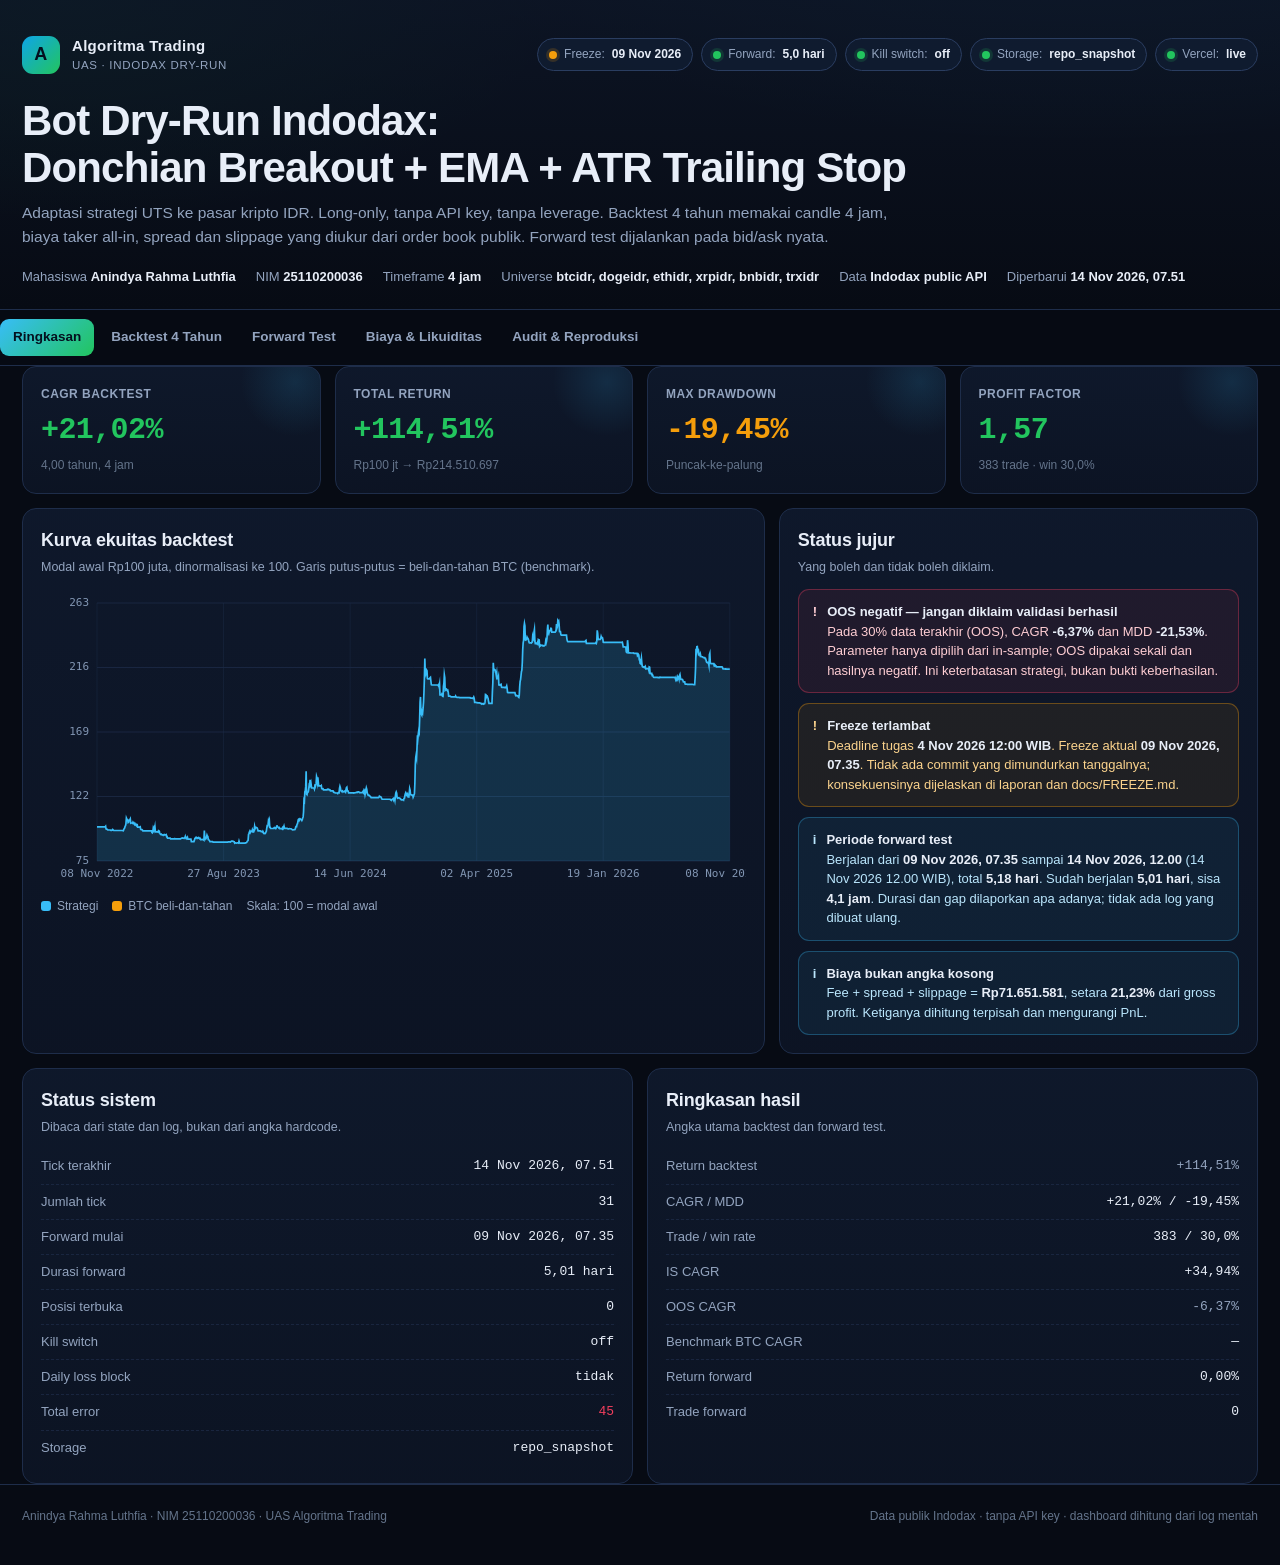
==== commit ab199b4f: "tick(cloud): 2026-11-14T00:51:54Z [skip ci]" ====
--- a/dashboard_offline.html
+++ b/dashboard_offline.html
@@ -427,7 +427,7 @@
 </footer>
 
 <div id="tooltip"></div>
-<script>window.__DASHBOARD_DATA__={"meta":{"student":"Anindya Rahma Luthfia","nim":"25110200036","generated_at":"2026-11-13T19:37:26Z","storage":"repo_snapshot","strategy":"Donchian Breakout + EMA Trend Filter + ATR Trailing Stop (adaptasi UTS ke kripto IDR)","timeframe":"240","freeze":"2026-11-09T00:35:31Z","freeze_commit":"freeze-2026-11-09","forward_test_start":"2026-11-09T00:35:58Z","universe":["btcidr","dogeidr","ethidr","xrpidr","bnbidr","trxidr"],"params":{"lookback":40,"fast_ema":20,"trend_ema":100,"atr_period":14,"atr_mult":3.0,"time_stop_bars":3,"time_stop_loss_pct":-0.02},"capital_idr":100000000.0,"fees":{"buy_pct":0.0020555,"sell_pct":0.0041555,"basis":"taker all-in (service fee + tax + CFX), IDR Market PRO, berlaku efektif 1 Oktober 2026","api_pairs_taker_pct":0.002,"official_buy_taker_pct":0.0020555,"official_sell_taker_pct":0.0041555,"used":"nilai tertinggi dari /api/pairs dan halaman resmi","sources":[{"url":"https://indodax.com/api/pairs","accessed_at":"2026-11-08","value":"trade_fee_percent_taker = 0.2% (belum termasuk komponen pajak/CFX)"},{"url":"https://help.indodax.com/hc/id/articles/4416646599705-Rincian-Biaya-Transaksi-di-INDODAX","accessed_at":"2026-11-08","value":"IDR Market PRO Taker: BUY 0.20555%, SELL 0.41555% all-in"}]},"min_order_idr":25000},"backtest":{"meta":{"generated_at":"2026-11-09T00:31:39Z","strategy":"Donchian Breakout + EMA Trend Filter + ATR Trailing Stop (adaptasi UTS ke kripto IDR)","timeframe":"240","timeframe_seconds":14400,"period_start":"2022-11-08T00:00:00Z","period_end":"2026-11-08T00:00:00Z","years":4.0,"capital_idr":100000000,"universe":["btcidr","dogeidr","ethidr","xrpidr","bnbidr","trxidr"],"params":{"lookback":40,"fast_ema":20,"trend_ema":100,"atr_period":14,"atr_mult":3.0,"time_stop_bars":3,"time_stop_loss_pct":-0.02},"fees":{"buy_pct":0.0020555,"sell_pct":0.0041555,"basis":"taker all-in (service fee + tax + CFX), IDR Market PRO, berlaku efektif 1 Oktober 2026","api_pairs_taker_pct":0.002,"official_buy_taker_pct":0.0020555,"official_sell_taker_pct":0.0041555,"used":"nilai tertinggi dari /api/pairs dan halaman resmi","sources":[{"url":"https://indodax.com/api/pairs","accessed_at":"2026-11-08","value":"trade_fee_percent_taker = 0.2% (belum termasuk komponen pajak/CFX)"},{"url":"https://help.indodax.com/hc/id/articles/4416646599705-Rincian-Biaya-Transaksi-di-INDODAX","accessed_at":"2026-11-08","value":"IDR Market PRO Taker: BUY 0.20555%, SELL 0.41555% all-in"}]},"min_order_idr":25000,"costs":{"btcidr":{"samples":61,"target_notional_idr":20000000.0,"spread_median":0.0003881242711291977,"spread_p25":4.697102217091846e-05,"spread_p75":0.0003924942573138465,"half_spread":0.00019406213556459885,"slippage_buy":0.0,"slippage_sell":1.6816029778654595e-05,"slippage_samples_buy":61,"slippage_samples_sell":61,"depth_complete_share":1.0,"first_snapshot":"2026-11-08T15:09:26Z","last_snapshot":"2026-11-08T16:09:25Z"},"dogeidr":{"samples":61,"target_notional_idr":20000000.0,"spread_median":0.0015515903801396431,"spread_p25":0.0007754943776657619,"spread_p75":0.0015515903801396431,"half_spread":0.0007757951900698216,"slippage_buy":0.0,"slippage_sell":0.0007165972291417466,"slippage_samples_buy":61,"slippage_samples_sell":61,"depth_complete_share":1.0,"first_snapshot":"2026-11-08T15:09:34Z","last_snapshot":"2026-11-08T16:09:28Z"},"ethidr":{"samples":61,"target_notional_idr":20000000.0,"spread_median":0.0009141558265080482,"spread_p25":0.0002720516403477315,"spread_p75":0.0012484914358889426,"half_spread":0.0004570779132540241,"slippage_buy":0.0,"slippage_sell":0.0,"slippage_samples_buy":61,"slippage_samples_sell":61,"depth_complete_share":1.0,"first_snapshot":"2026-11-08T15:09:27Z","last_snapshot":"2026-11-08T16:09:25Z"},"xrpidr":{"samples":61,"target_notional_idr":20000000.0,"spread_median":0.0005268577723495462,"spread_p25":9.560695196406051e-05,"spread_p75":0.0010052272062171731,"half_spread":0.0002634288861747731,"slippage_buy":0.0,"slippage_sell":0.0004511335882239065,"slippage_samples_buy":61,"slippage_samples_sell":61,"depth_complete_share":1.0,"first_snapshot":"2026-11-08T15:09:28Z","last_snapshot":"2026-11-08T16:09:26Z"},"bnbidr":{"samples":61,"target_notional_idr":20000000.0,"spread_median":0.004411501298459713,"spread_p25":0.004384300449477836,"spread_p75":0.004433532936888006,"half_spread":0.0022057506492298563,"slippage_buy":0.0,"slippage_sell":0.0,"slippage_samples_buy":61,"slippage_samples_sell":61,"depth_complete_share":1.0,"first_snapshot":"2026-11-08T15:09:30Z","last_snapshot":"2026-11-08T16:09:27Z"},"trxidr":{"samples":61,"target_notional_idr":20000000.0,"spread_median":0.003451251078515962,"spread_p25":0.003278971438432997,"spread_p75":0.003623500992149081,"half_spread":0.001725625539257981,"slippage_buy":2.903146102051224e-05,"slippage_sell":0.00033739949649358447,"slippage_samples_buy":61,"slippage_samples_sell":61,"depth_complete_share":1.0,"first_snapshot":"2026-11-08T15:09:39Z","last_snapshot":"2026-11-08T16:09:30Z"}},"cost_fallback":{"spread_median":0.0012730271948805697,"half_spread":0.0006365135974402849,"slippage_buy":0.0,"slippage_sell":0.00017710776313611953,"note":"fallback = median lintas pair yang punya snapshot; 0.2% slippage hanya jika tidak ada snapshot sama sekali"},"cost_method":"spread = (ask-bid)/mid pada best level; slippage = selisih VWAP hasil walk-the-book terhadap best level untuk notional 20% modal awal. Backtest memakai median seluruh snapshot yang terkumpul.","universe_selection":{"generated_at":"2026-11-08T15:12:27Z","backtest_start":"2022-11-08","backtest_end":"2026-11-08","liquidity_window":["2022-11-08","2023-01-07"],"criteria":"Pair IDR yang sudah memiliki candle pada awal periode, coverage data >=95% pada 60 hari pertama, dan median nilai transaksi harian (close x volume) tertinggi pada 60 hari pertama. Likuiditas diukur pada awal backtest, bukan pada hari ini.","candidates":[{"pair":"btcidr","eligible":true,"reason":"ok","median_daily_quote_volume_idr":5683095155.652599,"coverage":1.0,"bars_window":360,"expected_bars_window":360,"first_bar_utc":"2022-08-01 00:00","last_bar_utc":"2026-11-08 00:00","trade_min_base_currency":10000,"trade_fee_percent_taker_api":0.2,"pricescale":1000,"quantity_increment":1e-08,"is_maintenance":0},{"pair":"ethidr","eligible":true,"reason":"ok","median_daily_quote_volume_idr":3386825511.25922,"coverage":1.0,"bars_window":360,"expected_bars_window":360,"first_bar_utc":"2022-08-01 00:00","last_bar_utc":"2026-11-08 00:00","trade_min_base_currency":10000,"trade_fee_percent_taker_api":0.2,"pricescale":1000,"quantity_increment":1e-08,"is_maintenance":0},{"pair":"usdtidr","eligible":false,"reason":"Stablecoin IDR bukan kandidat trend following karena harganya dipatok dan tidak menghasilkan tren arah; likuiditasnya besar tetapi bukan peluang strategi ini."},{"pair":"xrpidr","eligible":true,"reason":"ok","median_daily_quote_volume_idr":2259328671.8648033,"coverage":1.0,"bars_window":360,"expected_bars_window":360,"first_bar_utc":"2022-08-01 00:00","last_bar_utc":"2026-11-08 00:00","trade_min_base_currency":10000,"trade_fee_percent_taker_api":0.2,"pricescale":1,"quantity_increment":1e-08,"is_maintenance":0},{"pair":"bnbidr","eligible":true,"reason":"ok","median_daily_quote_volume_idr":1263141329.6965156,"coverage":1.0,"bars_window":360,"expected_bars_window":360,"first_bar_utc":"2022-08-01 00:00","last_bar_utc":"2026-11-08 00:00","trade_min_base_currency":10000,"trade_fee_percent_taker_api":0.2,"pricescale":1,"quantity_increment":1e-08,"is_maintenance":0},{"pair":"solidr","eligible":true,"reason":"ok","median_daily_quote_volume_idr":532950912.4012913,"coverage":1.0,"bars_window":360,"expected_bars_window":360,"first_bar_utc":"2022-08-01 00:00","last_bar_utc":"2026-11-08 00:00","trade_min_base_currency":10000,"trade_fee_percent_taker_api":0.2,"pricescale":1,"quantity_increment":1e-08,"is_maintenance":0},{"pair":"adaidr","eligible":true,"reason":"ok","median_daily_quote_volume_idr":810663510.8387663,"coverage":1.0,"bars_window":360,"expected_bars_window":360,"first_bar_utc":"2022-08-01 00:00","last_bar_utc":"2026-11-08 00:00","trade_min_base_currency":10000,"trade_fee_percent_taker_api":0.2,"pricescale":1,"quantity_increment":1e-08,"is_maintenance":0},{"pair":"dogeidr","eligible":true,"reason":"ok","median_daily_quote_volume_idr":4854923267.940579,"coverage":1.0,"bars_window":360,"expected_bars_window":360,"first_bar_utc":"2022-08-01 00:00","last_bar_utc":"2026-11-08 00:00","trade_min_base_currency":10000,"trade_fee_percent_taker_api":0.2,"pricescale":1,"quantity_increment":1e-08,"is_maintenance":0},{"pair":"dotidr","eligible":true,"reason":"ok","median_daily_quote_volume_idr":114076834.35335663,"coverage":1.0,"bars_window":360,"expected_bars_window":360,"first_bar_utc":"2022-08-01 00:00","last_bar_utc":"2026-11-08 00:00","trade_min_base_currency":10000,"trade_fee_percent_taker_api":0.2,"pricescale":1,"quantity_increment":1e-08,"is_maintenance":0},{"pair":"linkidr","eligible":true,"reason":"ok","median_daily_quote_volume_idr":92257642.55813494,"coverage":1.0,"bars_window":360,"expected_bars_window":360,"first_bar_utc":"2022-08-01 00:00","last_bar_utc":"2026-11-08 00:00","trade_min_base_currency":10000,"trade_fee_percent_taker_api":0.2,"pricescale":1,"quantity_increment":1e-08,"is_maintenance":0},{"pair":"avaxidr","eligible":true,"reason":"ok","median_daily_quote_volume_idr":18399048.43855651,"coverage":1.0,"bars_window":360,"expected_bars_window":360,"first_bar_utc":"2022-08-01 00:00","last_bar_utc":"2026-11-08 00:00","trade_min_base_currency":10000,"trade_fee_percent_taker_api":0.2,"pricescale":1,"quantity_increment":1e-08,"is_maintenance":0},{"pair":"trxidr","eligible":true,"reason":"ok","median_daily_quote_volume_idr":815436025.7508411,"coverage":1.0,"bars_window":360,"expected_bars_window":360,"first_bar_utc":"2022-08-01 00:00","last_bar_utc":"2026-11-08 00:00","trade_min_base_currency":10000,"trade_fee_percent_taker_api":0.2,"pricescale":1,"quantity_increment":1e-08,"is_maintenance":0},{"pair":"ltcidr","eligible":true,"reason":"ok","median_daily_quote_volume_idr":252291660.08055,"coverage":1.0,"bars_window":360,"expected_bars_window":360,"first_bar_utc":"2022-08-01 00:00","last_bar_utc":"2026-11-08 00:00","trade_min_base_currency":10000,"trade_fee_percent_taker_api":0.2,"pricescale":1000,"quantity_increment":1e-08,"is_maintenance":0},{"pair":"bchidr","eligible":false,"reason":"volume nol","median_daily_quote_volume_idr":0.0,"coverage":1.0,"bars_window":360,"expected_bars_window":360,"first_bar_utc":"2022-08-01 00:00","last_bar_utc":"2026-11-08 00:00","trade_min_base_currency":10000,"trade_fee_percent_taker_api":0.2,"pricescale":1000,"quantity_increment":1e-08,"is_maintenance":0},{"pair":"etcidr","eligible":true,"reason":"ok","median_daily_quote_volume_idr":107224795.49615201,"coverage":1.0,"bars_window":360,"expected_bars_window":360,"first_bar_utc":"2022-08-01 00:00","last_bar_utc":"2026-11-08 00:00","trade_min_base_currency":10000,"trade_fee_percent_taker_api":0.2,"pricescale":100,"quantity_increment":1e-08,"is_maintenance":0},{"pair":"xlmidr","eligible":false,"reason":"tidak ada data pada awal periode"},{"pair":"atomidr","eligible":true,"reason":"ok","median_daily_quote_volume_idr":56474039.60287654,"coverage":1.0,"bars_window":360,"expected_bars_window":360,"first_bar_utc":"2022-08-01 00:00","last_bar_utc":"2026-11-08 00:00","trade_min_base_currency":10000,"trade_fee_percent_taker_api":0.2,"pricescale":1,"quantity_increment":1e-08,"is_maintenance":0},{"pair":"uniidr","eligible":true,"reason":"ok","median_daily_quote_volume_idr":17111898.557738557,"coverage":1.0,"bars_window":360,"expected_bars_window":360,"first_bar_utc":"2022-08-01 00:00","last_bar_utc":"2026-11-08 00:00","trade_min_base_currency":10000,"trade_fee_percent_taker_api":0.2,"pricescale":1,"quantity_increment":1e-08,"is_maintenance":0},{"pair":"aaveidr","eligible":false,"reason":"tidak ada data pada awal periode"},{"pair":"sandidr","eligible":true,"reason":"ok","median_daily_quote_volume_idr":205349116.60202432,"coverage":1.0,"bars_window":360,"expected_bars_window":360,"first_bar_utc":"2022-08-01 00:00","last_bar_utc":"2026-11-08 00:00","trade_min_base_currency":10000,"trade_fee_percent_taker_api":0.2,"pricescale":1,"quantity_increment":1e-08,"is_maintenance":0},{"pair":"manaidr","eligible":true,"reason":"ok","median_daily_quote_volume_idr":48081736.01328877,"coverage":1.0,"bars_window":360,"expected_bars_window":360,"first_bar_utc":"2022-08-01 00:00","last_bar_utc":"2026-11-08 00:00","trade_min_base_currency":10000,"trade_fee_percent_taker_api":0.2,"pricescale":1,"quantity_increment":1e-08,"is_maintenance":0},{"pair":"axsidr","eligible":true,"reason":"ok","median_daily_quote_volume_idr":25243874.879067317,"coverage":1.0,"bars_window":360,"expected_bars_window":360,"first_bar_utc":"2022-08-01 00:00","last_bar_utc":"2026-11-08 00:00","trade_min_base_currency":10000,"trade_fee_percent_taker_api":0.2,"pricescale":1,"quantity_increment":1e-08,"is_maintenance":0},{"pair":"enjidr","eligible":true,"reason":"ok","median_daily_quote_volume_idr":7709623.00046164,"coverage":1.0,"bars_window":360,"expected_bars_window":360,"first_bar_utc":"2022-08-01 00:00","last_bar_utc":"2026-11-08 00:00","trade_min_base_currency":10000,"trade_fee_percent_taker_api":0.2,"pricescale":1,"quantity_increment":1e-08,"is_maintenance":0},{"pair":"chzidr","eligible":true,"reason":"ok","median_daily_quote_volume_idr":126655669.91441917,"coverage":1.0,"bars_window":360,"expected_bars_window":360,"first_bar_utc":"2022-08-01 00:00","last_bar_utc":"2026-11-08 00:00","trade_min_base_currency":10000,"trade_fee_percent_taker_api":0.2,"pricescale":1,"quantity_increment":1e-08,"is_maintenance":0},{"pair":"vetidr","eligible":true,"reason":"ok","median_daily_quote_volume_idr":19321340.31770686,"coverage":1.0,"bars_window":360,"expected_bars_window":360,"first_bar_utc":"2022-08-01 00:00","last_bar_utc":"2026-11-08 00:00","trade_min_base_currency":10000,"trade_fee_percent_taker_api":0.2,"pricescale":1,"quantity_increment":1e-08,"is_maintenance":0},{"pair":"algoidr","eligible":true,"reason":"ok","median_daily_quote_volume_idr":219535582.31556284,"coverage":1.0,"bars_window":360,"expected_bars_window":360,"first_bar_utc":"2022-08-01 00:00","last_bar_utc":"2026-11-08 00:00","trade_min_base_currency":10000,"trade_fee_percent_taker_api":0.2,"pricescale":1,"quantity_increment":1e-08,"is_maintenance":1},{"pair":"filidr","eligible":true,"reason":"ok","median_daily_quote_volume_idr":19095543.617249064,"coverage":1.0,"bars_window":360,"expected_bars_window":360,"first_bar_utc":"2022-08-01 00:00","last_bar_utc":"2026-11-08 00:00","trade_min_base_currency":10000,"trade_fee_percent_taker_api":0.2,"pricescale":1,"quantity_increment":1e-08,"is_maintenance":0},{"pair":"thetaidr","eligible":true,"reason":"ok","median_daily_quote_volume_idr":62331332.964189894,"coverage":1.0,"bars_window":360,"expected_bars_window":360,"first_bar_utc":"2022-08-01 00:00","last_bar_utc":"2026-11-08 00:00","trade_min_base_currency":10000,"trade_fee_percent_taker_api":0.2,"pricescale":1,"quantity_increment":1e-08,"is_maintenance":0},{"pair":"nearidr","eligible":true,"reason":"ok","median_daily_quote_volume_idr":22556056.94566906,"coverage":1.0,"bars_window":360,"expected_bars_window":360,"first_bar_utc":"2022-08-01 00:00","last_bar_utc":"2026-11-08 00:00","trade_min_base_currency":10000,"trade_fee_percent_taker_api":0.2,"pricescale":1,"quantity_increment":1e-08,"is_maintenance":0},{"pair":"arbidr","eligible":false,"reason":"tidak ada data pada awal periode"},{"pair":"opidr","eligible":false,"reason":"tidak ada data pada awal periode"},{"pair":"suiidr","eligible":false,"reason":"tidak ada data pada awal periode"},{"pair":"tonidr","eligible":false,"reason":"tidak ada data pada awal periode"},{"pair":"shibidr","eligible":false,"reason":"tidak ada data pada awal periode"},{"pair":"pepeidr","eligible":false,"reason":"tidak ada data pada awal periode"}],"selected":["btcidr","dogeidr","ethidr","xrpidr","bnbidr","trxidr"],"selection_note":"Peringkat memakai median nilai transaksi harian pada 60 hari pertama. Pair dengan data mulai setelah awal periode atau coverage <95% dikeluarkan."},"data_source":"Indodax public API history_v2","data_quality":{"btcidr":{"ok":true,"bars":9361,"bad_bars":0,"first":"2022-08-01 00:00","last":"2026-11-08 00:00","gaps":0,"sha256":"db4fb1e4893129bbe98e1cbd5e8d49cf653445df03cbf80beaa3ac0c7d8e0f92"},"dogeidr":{"ok":true,"bars":9361,"bad_bars":0,"first":"2022-08-01 00:00","last":"2026-11-08 00:00","gaps":0,"sha256":"a4217a5082814128789fdd6920dac1454d8b79f4d65c41fe284ba94b264c22ee"},"ethidr":{"ok":true,"bars":9361,"bad_bars":0,"first":"2022-08-01 00:00","last":"2026-11-08 00:00","gaps":0,"sha256":"eb2653e71ce970d390bc8f3035b82ac3e497350c17244843187f2e0729b005ba"},"xrpidr":{"ok":true,"bars":9361,"bad_bars":0,"first":"2022-08-01 00:00","last":"2026-11-08 00:00","gaps":0,"sha256":"013cb9e70ef8dd4b98f6fe7f112fb7c879e20a8191a03435f7cbf4eb89687d9a"},"bnbidr":{"ok":true,"bars":9361,"bad_bars":0,"first":"2022-08-01 00:00","last":"2026-11-08 00:00","gaps":0,"sha256":"d71e239938a8d54090004e7058c5975c04c7c44f323174e23a5df1ff56ffd3e3"},"trxidr":{"ok":true,"bars":9361,"bad_bars":0,"first":"2022-08-01 00:00","last":"2026-11-08 00:00","gaps":0,"sha256":"d7784a9056dc298b3c1877a82f7cc84dad304295fbb50b1bd8f4d24b5369505b"}},"runtime_seconds":7.4,"python":"3.9.6","code_sha256":"66b59e07467b11fb"},"params":{"lookback":40,"fast_ema":20,"trend_ema":100,"atr_period":14,"atr_mult":3.0,"time_stop_bars":3,"time_stop_loss_pct":-0.02},"metrics":{"initial_capital":100000000.0,"final_equity":214510697.21035922,"total_return":1.145106972103592,"total_return_pct":114.5106972103592,"cagr":0.21021418385606427,"cagr_pct":21.021418385606427,"max_drawdown":-0.19445070415515897,"max_drawdown_pct":-19.445070415515897,"profit_factor":1.5706927233803076,"win_rate":0.3002610966057441,"win_rate_pct":30.026109660574413,"trades":383,"wins":115,"losses":268,"avg_win_idr":2740546.1207423746,"avg_loss_idr":-748701.8905784088,"avg_win_pct":11.494019457535702,"avg_loss_pct":-3.1684096436647122,"gross_profit_idr":315162803.88537306,"gross_loss_idr":200652106.67501357,"gross_pnl_idr":186162277.75953284,"net_pnl_idr":114510697.21035942,"fee_idr":55670588.3765178,"spread_cost_idr":12566256.429468667,"slippage_cost_idr":3414735.7431868725,"total_cost_idr":71651580.54917334,"cost_share_of_gross_profit":0.21232419925856386,"years":4.0,"start":1667865600,"end":1794096000,"cagr_note":null},"is":{"start":"2022-11-08T00:00:00Z","end":"2025-08-26T16:00:00Z","metrics":{"initial_capital":100000000.0,"final_equity":231390120.62044305,"total_return":1.3139012062044304,"total_return_pct":131.39012062044304,"cagr":0.34935862263556183,"cagr_pct":34.93586226355618,"max_drawdown":-0.18956150169433728,"max_drawdown_pct":-18.956150169433727,"profit_factor":1.973224634542049,"win_rate":0.3142857142857143,"win_rate_pct":31.428571428571427,"trades":280,"wins":88,"losses":192,"avg_win_idr":2997404.1101879505,"avg_loss_idr":-696225.9608563597,"avg_win_pct":12.873694997270679,"avg_loss_pct":-3.304022775625338,"gross_profit_idr":263771561.69653964,"gross_loss_idr":133675384.48442106,"gross_pnl_idr":177934665.79129815,"net_pnl_idr":130096177.21211867,"fee_idr":36534259.956564456,"spread_cost_idr":8926991.867220545,"slippage_cost_idr":2377236.7553944956,"total_cost_idr":47838488.579179496,"cost_share_of_gross_profit":0.17110058220176402,"years":2.7999087383070957,"start":1667865600,"end":1756224000,"cagr_note":null}},"oos":{"start":"2025-08-27T00:00:00Z","end":"2026-11-08T00:00:00Z","metrics":{"initial_capital":100000000.0,"final_equity":92408318.78434458,"total_return":-0.07591681215655421,"total_return_pct":-7.591681215655422,"cagr":-0.06371876446241664,"cagr_pct":-6.371876446241664,"max_drawdown":-0.21530471719856892,"max_drawdown_pct":-21.53047171985689,"profit_factor":0.7652162512387359,"win_rate":0.2621359223300971,"win_rate_pct":26.21359223300971,"trades":103,"wins":27,"losses":76,"avg_win_idr":916411.1215964878,"avg_loss_idr":-425457.65129948076,"avg_win_pct":6.526377167343427,"avg_loss_pct":-2.825808047132599,"gross_profit_idr":24743100.283105172,"gross_loss_idr":32334781.498760536,"gross_pnl_idr":4292720.27382828,"net_pnl_idr":-7591681.21565537,"fee_idr":9258219.16647689,"spread_cost_idr":2085566.3460913603,"slippage_cost_idr":540615.9769153988,"total_cost_idr":11884401.489483649,"cost_share_of_gross_profit":0.42391680562031836,"years":1.1991786447638604,"start":1756252800,"end":1794096000,"cagr_note":null}},"stress":{"fee_2x":{"metrics":{"initial_capital":100000000.0,"final_equity":150264971.85201412,"total_return":0.5026497185201413,"total_return_pct":50.26497185201413,"cagr":0.10717032887899447,"cagr_pct":10.717032887899446,"max_drawdown":-0.25470440129199634,"max_drawdown_pct":-25.470440129199634,"profit_factor":1.2498855710278518,"win_rate":0.2689295039164491,"win_rate_pct":26.89295039164491,"trades":383,"wins":103,"losses":280,"avg_win_idr":2440941.0651184726,"avg_loss_idr":-718399.8494828162,"avg_win_pct":12.119433698056236,"avg_loss_pct":-3.6311986355495756,"gross_profit_idr":251416929.70720267,"gross_loss_idr":201151957.85518852,"gross_pnl_idr":157506488.33127958,"net_pnl_idr":50264971.85201421,"fee_idr":93176461.86964378,"spread_cost_idr":11137826.543481225,"slippage_cost_idr":2927228.0661404342,"total_cost_idr":107241516.47926544,"cost_share_of_gross_profit":0.3775072005497412,"years":4.0,"start":1667865600,"end":1794096000,"cagr_note":null}},"cost_2x":{"metrics":{"initial_capital":100000000.0,"final_equity":195848354.20837215,"total_return":0.9584835420837214,"total_return_pct":95.84835420837214,"cagr":0.18298702574822645,"cagr_pct":18.298702574822645,"max_drawdown":-0.21154075193407929,"max_drawdown_pct":-21.154075193407927,"profit_factor":1.4754475125284736,"win_rate":0.28940568475452194,"win_rate_pct":28.940568475452196,"trades":387,"wins":112,"losses":275,"avg_win_idr":2655753.8662854945,"avg_loss_idr":-733076.6502385559,"avg_win_pct":11.579922987868835,"avg_loss_pct":-3.3194809466324475,"gross_profit_idr":297444433.0239754,"gross_loss_idr":201596078.81560287,"gross_pnl_idr":179341166.3462431,"net_pnl_idr":95848354.20837237,"fee_idr":53460891.072660916,"spread_cost_idr":24631732.508872755,"slippage_cost_idr":5400188.556337017,"total_cost_idr":83492812.13787068,"cost_share_of_gross_profit":0.25877955723069695,"years":4.0,"start":1667865600,"end":1794096000,"cagr_note":null}},"delay_1_bar":{"metrics":{"initial_capital":100000000.0,"final_equity":203970600.1724469,"total_return":1.0397060017244693,"total_return_pct":103.97060017244692,"cagr":0.19506600738941904,"cagr_pct":19.506600738941906,"max_drawdown":-0.206628901041516,"max_drawdown_pct":-20.6628901041516,"profit_factor":1.5498679569174563,"win_rate":0.3172043010752688,"win_rate_pct":31.72043010752688,"trades":372,"wins":118,"losses":254,"avg_win_idr":2483503.811241967,"avg_loss_idr":-744420.6675358481,"avg_win_pct":11.036786222146011,"avg_loss_pct":-3.298891819496419,"gross_profit_idr":293053449.7265521,"gross_loss_idr":189082849.55410543,"gross_pnl_idr":170127788.84436762,"net_pnl_idr":103970600.17244665,"fee_idr":51479570.36569214,"spread_cost_idr":11642549.486533662,"slippage_cost_idr":3035068.819695145,"total_cost_idr":66157188.67192095,"cost_share_of_gross_profit":0.20958206744854402,"years":4.0,"start":1667865600,"end":1794096000,"cagr_note":null}}},"benchmark":{"initial_capital":100000000.0,"final_equity":420655918.22164774,"total_return":3.206559182216477,"total_return_pct":320.6559182216477,"cagr":0.4321277196843123,"cagr_pct":43.21277196843123,"max_drawdown":-0.49426177517255143,"max_drawdown_pct":-49.42617751725514,"profit_factor":null,"win_rate":null,"win_rate_pct":null,"trades":0,"wins":0,"losses":0,"avg_win_idr":null,"avg_loss_idr":null,"avg_win_pct":null,"avg_loss_pct":null,"gross_profit_idr":0,"gross_loss_idr":0,"gross_pnl_idr":0,"net_pnl_idr":0,"fee_idr":0,"spread_cost_idr":0,"slippage_cost_idr":0,"total_cost_idr":0,"cost_share_of_gross_profit":null,"years":4.0,"start":1667865600,"end":1794096000,"cagr_note":null},"daily_equity":[{"date_wib":"2022-11-08","t":1667865600,"equity":100000000.0},{"date_wib":"2022-11-09","t":1667937600,"equity":100000000.0},{"date_wib":"2022-11-10","t":1668024000,"equity":100000000.0},{"date_wib":"2022-11-11","t":1668110400,"equity":100000000.0},{"date_wib":"2022-11-12","t":1668196800,"equity":100000000.0},{"date_wib":"2022-11-13","t":1668283200,"equity":100000000.0},{"date_wib":"2022-11-14","t":1668369600,"equity":100000000.0},{"date_wib":"2022-11-15","t":1668456000,"equity":100000000.0},{"date_wib":"2022-11-16","t":1668542400,"equity":100000000.0},{"date_wib":"2022-11-17","t":1668628800,"equity":100000000.0},{"date_wib":"2022-11-18","t":1668715200,"equity":100000000.0},{"date_wib":"2022-11-19","t":1668801600,"equity":100000000.0},{"date_wib":"2022-11-20","t":1668888000,"equity":100000000.0},{"date_wib":"2022-11-21","t":1668974400,"equity":100000000.0},{"date_wib":"2022-11-22","t":1669060800,"equity":100000000.0},{"date_wib":"2022-11-23","t":1669147200,"equity":100000000.0},{"date_wib":"2022-11-24","t":1669233600,"equity":100000000.0},{"date_wib":"2022-11-25","t":1669320000,"equity":100000000.0},{"date_wib":"2022-11-26","t":1669406400,"equity":100000000.0},{"date_wib":"2022-11-27","t":1669492800,"equity":100078952.21417692},{"date_wib":"2022-11-28","t":1669579200,"equity":100427942.72327091},{"date_wib":"2022-11-29","t":1669665600,"equity":98465152.82900287},{"date_wib":"2022-11-30","t":1669752000,"equity":98332017.35245898},{"date_wib":"2022-12-01","t":1669838400,"equity":98322943.75438152},{"date_wib":"2022-12-02","t":1669924800,"equity":97966778.23472598},{"date_wib":"2022-12-03","t":1670011200,"equity":97813347.2838369},{"date_wib":"2022-12-04","t":1670097600,"equity":97728889.8527458},{"date_wib":"2022-12-05","t":1670184000,"equity":97682692.96814351},{"date_wib":"2022-12-06","t":1670270400,"equity":97682692.96814351},{"date_wib":"2022-12-07","t":1670356800,"equity":97682692.96814351},{"date_wib":"2022-12-08","t":1670443200,"equity":97682692.96814351},{"date_wib":"2022-12-09","t":1670529600,"equity":97644426.70585081},{"date_wib":"2022-12-10","t":1670616000,"equity":97452196.13024083},{"date_wib":"2022-12-11","t":1670702400,"equity":97481207.97097082},{"date_wib":"2022-12-12","t":1670788800,"equity":97477807.58066082},{"date_wib":"2022-12-13","t":1670875200,"equity":97593493.19993082},{"date_wib":"2022-12-14","t":1670961600,"equity":98138095.4586756},{"date_wib":"2022-12-15","t":1671048000,"equity":97916027.46648777},{"date_wib":"2022-12-16","t":1671134400,"equity":97506572.40182371},{"date_wib":"2022-12-17","t":1671220800,"equity":97342333.94721764},{"date_wib":"2022-12-18","t":1671307200,"equity":97342333.94721764},{"date_wib":"2022-12-19","t":1671393600,"equity":97342333.94721764},{"date_wib":"2022-12-20","t":1671480000,"equity":97342333.94721764},{"date_wib":"2022-12-21","t":1671566400,"equity":97342333.94721764},{"date_wib":"2022-12-22","t":1671652800,"equity":97342333.94721764},{"date_wib":"2022-12-23","t":1671739200,"equity":97342333.94721764},{"date_wib":"2022-12-24","t":1671825600,"equity":97342333.94721764},{"date_wib":"2022-12-25","t":1671912000,"equity":97342333.94721764},{"date_wib":"2022-12-26","t":1671998400,"equity":97342333.94721764},{"date_wib":"2022-12-27","t":1672084800,"equity":97342333.94721764},{"date_wib":"2022-12-28","t":1672171200,"equity":97342333.94721764},{"date_wib":"2022-12-29","t":1672257600,"equity":97342333.94721764},{"date_wib":"2022-12-30","t":1672344000,"equity":97342333.94721764},{"date_wib":"2022-12-31","t":1672430400,"equity":97342333.94721764},{"date_wib":"2023-01-01","t":1672516800,"equity":97342333.94721764},{"date_wib":"2023-01-02","t":1672603200,"equity":97342333.94721764},{"date_wib":"2023-01-03","t":1672689600,"equity":97342333.94721764},{"date_wib":"2023-01-04","t":1672776000,"equity":97342333.94721764},{"date_wib":"2023-01-05","t":1672862400,"equity":97342333.94721764},{"date_wib":"2023-01-06","t":1672948800,"equity":97342333.94721764},{"date_wib":"2023-01-07","t":1673035200,"equity":97233572.83215815},{"date_wib":"2023-01-08","t":1673121600,"equity":97134482.50023536},{"date_wib":"2023-01-09","t":1673208000,"equity":98090940.64265962},{"date_wib":"2023-01-10","t":1673294400,"equity":98806250.93288535},{"date_wib":"2023-01-11","t":1673380800,"equity":99125617.42913732},{"date_wib":"2023-01-12","t":1673467200,"equity":100405619.9742682},{"date_wib":"2023-01-13","t":1673553600,"equity":100816887.20636387},{"date_wib":"2023-01-14","t":1673640000,"equity":102370097.95557827},{"date_wib":"2023-01-15","t":1673726400,"equity":106353350.62688065},{"date_wib":"2023-01-16","t":1673812800,"equity":105610987.4104746},{"date_wib":"2023-01-17","t":1673899200,"equity":105409526.63503964},{"date_wib":"2023-01-18","t":1673985600,"equity":104936156.60572751},{"date_wib":"2023-01-19","t":1674072000,"equity":103161784.82021488},{"date_wib":"2023-01-20","t":1674158400,"equity":103389145.1020678},{"date_wib":"2023-01-21","t":1674244800,"equity":104830216.6114278},{"date_wib":"2023-01-22","t":1674331200,"equity":105000387.01159085},{"date_wib":"2023-01-23","t":1674417600,"equity":105176240.56559086},{"date_wib":"2023-01-24","t":1674504000,"equity":105749849.42400399},{"date_wib":"2023-01-25","t":1674590400,"equity":102707745.21249935},{"date_wib":"2023-01-26","t":1674676800,"equity":102883087.56755745},{"date_wib":"2023-01-27","t":1674763200,"equity":102792084.88515745},{"date_wib":"2023-01-28","t":1674849600,"equity":102718534.23847027},{"date_wib":"2023-01-29","t":1674936000,"equity":102544101.03196773},{"date_wib":"2023-01-30","t":1675022400,"equity":103304266.98704773},{"date_wib":"2023-01-31","t":1675108800,"equity":102614714.87491342},{"date_wib":"2023-02-01","t":1675195200,"equity":102860470.95560637},{"date_wib":"2023-02-02","t":1675281600,"equity":101928524.70784637},{"date_wib":"2023-02-03","t":1675368000,"equity":101578090.8100476},{"date_wib":"2023-02-04","t":1675454400,"equity":102276716.14522716},{"date_wib":"2023-02-05","t":1675540800,"equity":101703878.18412706},{"date_wib":"2023-02-06","t":1675627200,"equity":101070473.77119897},{"date_wib":"2023-02-07","t":1675713600,"equity":100776971.45415926},{"date_wib":"2023-02-08","t":1675800000,"equity":101728765.7836386},{"date_wib":"2023-02-09","t":1675886400,"equity":101557276.17441006},{"date_wib":"2023-02-10","t":1675972800,"equity":99787976.71146946},{"date_wib":"2023-02-11","t":1676059200,"equity":99787976.71146946},{"date_wib":"2023-02-12","t":1676145600,"equity":99787976.71146946},{"date_wib":"2023-02-13","t":1676232000,"equity":99787976.71146946},{"date_wib":"2023-02-14","t":1676318400,"equity":99787976.71146946},{"date_wib":"2023-02-15","t":1676404800,"equity":99787976.71146946},{"date_wib":"2023-02-16","t":1676491200,"equity":99960885.19666031},{"date_wib":"2023-02-17","t":1676577600,"equity":98137940.4899297},{"date_wib":"2023-02-18","t":1676664000,"equity":97900309.86258212},{"date_wib":"2023-02-19","t":1676750400,"equity":97900309.86258212},{"date_wib":"2023-02-20","t":1676836800,"equity":97900309.86258212},{"date_wib":"2023-02-21","t":1676923200,"equity":97592791.8707861},{"date_wib":"2023-02-22","t":1677009600,"equity":97096415.43361087},{"date_wib":"2023-02-23","t":1677096000,"equity":97096415.43361087},{"date_wib":"2023-02-24","t":1677182400,"equity":97096415.43361087},{"date_wib":"2023-02-25","t":1677268800,"equity":97096415.43361087},{"date_wib":"2023-02-26","t":1677355200,"equity":97096415.43361087},{"date_wib":"2023-02-27","t":1677441600,"equity":97096415.43361087},{"date_wib":"2023-02-28","t":1677528000,"equity":97096415.43361087},{"date_wib":"2023-03-01","t":1677614400,"equity":97096415.43361087},{"date_wib":"2023-03-02","t":1677700800,"equity":97096415.43361087},{"date_wib":"2023-03-03","t":1677787200,"equity":97096415.43361087},{"date_wib":"2023-03-04","t":1677873600,"equity":97096415.43361087},{"date_wib":"2023-03-05","t":1677960000,"equity":97096415.43361087},{"date_wib":"2023-03-06","t":1678046400,"equity":97096415.43361087},{"date_wib":"2023-03-07","t":1678132800,"equity":97096415.43361087},{"date_wib":"2023-03-08","t":1678219200,"equity":97096415.43361087},{"date_wib":"2023-03-09","t":1678305600,"equity":97096415.43361087},{"date_wib":"2023-03-10","t":1678392000,"equity":97096415.43361087},{"date_wib":"2023-03-11","t":1678478400,"equity":97096415.43361087},{"date_wib":"2023-03-12","t":1678564800,"equity":97096415.43361087},{"date_wib":"2023-03-13","t":1678651200,"equity":97096415.43361087},{"date_wib":"2023-03-14","t":1678737600,"equity":97096415.43361087},{"date_wib":"2023-03-15","t":1678824000,"equity":95824517.9730474},{"date_wib":"2023-03-16","t":1678910400,"equity":95572719.01944162},{"date_wib":"2023-03-17","t":1678996800,"equity":96481686.48753181},{"date_wib":"2023-03-18","t":1679083200,"equity":98806684.857469},{"date_wib":"2023-03-19","t":1679169600,"equity":97810174.89943404},{"date_wib":"2023-03-20","t":1679256000,"equity":99021668.94076735},{"date_wib":"2023-03-21","t":1679342400,"equity":97848880.75101896},{"date_wib":"2023-03-22","t":1679428800,"equity":99832100.80329245},{"date_wib":"2023-03-23","t":1679515200,"equity":96372759.72799744},{"date_wib":"2023-03-24","t":1679601600,"equity":96372759.72799744},{"date_wib":"2023-03-25","t":1679688000,"equity":96372759.72799744},{"date_wib":"2023-03-26","t":1679774400,"equity":96372759.72799744},{"date_wib":"2023-03-27","t":1679860800,"equity":96372759.72799744},{"date_wib":"2023-03-28","t":1679947200,"equity":96372759.72799744},{"date_wib":"2023-03-29","t":1680033600,"equity":96111148.27775007},{"date_wib":"2023-03-30","t":1680120000,"equity":97045810.86403109},{"date_wib":"2023-03-31","t":1680206400,"equity":96718800.97744714},{"date_wib":"2023-04-01","t":1680292800,"equity":96789571.7737974},{"date_wib":"2023-04-02","t":1680379200,"equity":95484042.49385713},{"date_wib":"2023-04-03","t":1680465600,"equity":94789299.25871505},{"date_wib":"2023-04-04","t":1680552000,"equity":94567996.98230188},{"date_wib":"2023-04-05","t":1680638400,"equity":94305923.30744183},{"date_wib":"2023-04-06","t":1680724800,"equity":94607907.35475412},{"date_wib":"2023-04-07","t":1680811200,"equity":94213462.90763411},{"date_wib":"2023-04-08","t":1680897600,"equity":94199107.04387411},{"date_wib":"2023-04-09","t":1680984000,"equity":94080158.4584341},{"date_wib":"2023-04-10","t":1681070400,"equity":93853044.32956833},{"date_wib":"2023-04-11","t":1681156800,"equity":94151116.16128601},{"date_wib":"2023-04-12","t":1681243200,"equity":94383094.11500913},{"date_wib":"2023-04-13","t":1681329600,"equity":94093634.4136335},{"date_wib":"2023-04-14","t":1681416000,"equity":94304074.82719071},{"date_wib":"2023-04-15","t":1681502400,"equity":94238331.70894557},{"date_wib":"2023-04-16","t":1681588800,"equity":94074945.3425856},{"date_wib":"2023-04-17","t":1681675200,"equity":94321003.7271305},{"date_wib":"2023-04-18","t":1681761600,"equity":92802229.39787063},{"date_wib":"2023-04-19","t":1681848000,"equity":92894958.53420053},{"date_wib":"2023-04-20","t":1681934400,"equity":91851394.53136048},{"date_wib":"2023-04-21","t":1682020800,"equity":91851394.53136048},{"date_wib":"2023-04-22","t":1682107200,"equity":91851394.53136048},{"date_wib":"2023-04-23","t":1682193600,"equity":91851394.53136048},{"date_wib":"2023-04-24","t":1682280000,"equity":91862471.43455929},{"date_wib":"2023-04-25","t":1682366400,"equity":91822468.86410809},{"date_wib":"2023-04-26","t":1682452800,"equity":91771036.98781368},{"date_wib":"2023-04-27","t":1682539200,"equity":91291018.69077235},{"date_wib":"2023-04-28","t":1682625600,"equity":91291018.69077235},{"date_wib":"2023-04-29","t":1682712000,"equity":91291018.69077235},{"date_wib":"2023-04-30","t":1682798400,"equity":91291018.69077235},{"date_wib":"2023-05-01","t":1682884800,"equity":91291018.69077235},{"date_wib":"2023-05-02","t":1682971200,"equity":91251227.2500175},{"date_wib":"2023-05-03","t":1683057600,"equity":91301749.73366168},{"date_wib":"2023-05-04","t":1683144000,"equity":91279295.29648648},{"date_wib":"2023-05-05","t":1683230400,"equity":91301749.73366168},{"date_wib":"2023-05-06","t":1683316800,"equity":91402794.70095009},{"date_wib":"2023-05-07","t":1683403200,"equity":91374726.65448108},{"date_wib":"2023-05-08","t":1683489600,"equity":91301749.73366168},{"date_wib":"2023-05-09","t":1683576000,"equity":91199691.88600758},{"date_wib":"2023-05-10","t":1683662400,"equity":91199691.88600758},{"date_wib":"2023-05-11","t":1683748800,"equity":91199691.88600758},{"date_wib":"2023-05-12","t":1683835200,"equity":91199691.88600758},{"date_wib":"2023-05-13","t":1683921600,"equity":91199691.88600758},{"date_wib":"2023-05-14","t":1684008000,"equity":91199691.88600758},{"date_wib":"2023-05-15","t":1684094400,"equity":91199691.88600758},{"date_wib":"2023-05-16","t":1684180800,"equity":91187354.87049979},{"date_wib":"2023-05-17","t":1684267200,"equity":91216155.03145504},{"date_wib":"2023-05-18","t":1684353600,"equity":91250715.22460134},{"date_wib":"2023-05-19","t":1684440000,"equity":91227675.09583715},{"date_wib":"2023-05-20","t":1684526400,"equity":91256475.25679238},{"date_wib":"2023-05-21","t":1684612800,"equity":91429276.22252388},{"date_wib":"2023-05-22","t":1684699200,"equity":91648157.4457838},{"date_wib":"2023-05-23","t":1684785600,"equity":91878558.7334258},{"date_wib":"2023-05-24","t":1684872000,"equity":91907358.89438103},{"date_wib":"2023-05-25","t":1684958400,"equity":91797918.28275108},{"date_wib":"2023-05-26","t":1685044800,"equity":91797918.28275108},{"date_wib":"2023-05-27","t":1685131200,"equity":91694237.70331219},{"date_wib":"2023-05-28","t":1685217600,"equity":91584804.51792364},{"date_wib":"2023-05-29","t":1685304000,"equity":91981180.70250016},{"date_wib":"2023-05-30","t":1685390400,"equity":91974874.89445554},{"date_wib":"2023-05-31","t":1685476800,"equity":92967924.76875897},{"date_wib":"2023-06-01","t":1685563200,"equity":91745859.23845334},{"date_wib":"2023-06-02","t":1685649600,"equity":91385752.77011259},{"date_wib":"2023-06-03","t":1685736000,"equity":92069695.99055834},{"date_wib":"2023-06-04","t":1685822400,"equity":91803519.021908},{"date_wib":"2023-06-05","t":1685908800,"equity":92355168.52035789},{"date_wib":"2023-06-06","t":1685995200,"equity":91092359.29976338},{"date_wib":"2023-06-07","t":1686081600,"equity":91092359.29976338},{"date_wib":"2023-06-08","t":1686168000,"equity":91092359.29976338},{"date_wib":"2023-06-09","t":1686254400,"equity":91092359.29976338},{"date_wib":"2023-06-10","t":1686340800,"equity":91092359.29976338},{"date_wib":"2023-06-11","t":1686427200,"equity":91092359.29976338},{"date_wib":"2023-06-12","t":1686513600,"equity":91092359.29976338},{"date_wib":"2023-06-13","t":1686600000,"equity":91092359.29976338},{"date_wib":"2023-06-14","t":1686686400,"equity":89257576.86705373},{"date_wib":"2023-06-15","t":1686772800,"equity":89257576.86705373},{"date_wib":"2023-06-16","t":1686859200,"equity":89257576.86705373},{"date_wib":"2023-06-17","t":1686945600,"equity":89257576.86705373},{"date_wib":"2023-06-18","t":1687032000,"equity":89257576.86705373},{"date_wib":"2023-06-19","t":1687118400,"equity":89257576.86705373},{"date_wib":"2023-06-20","t":1687204800,"equity":89281324.68205488},{"date_wib":"2023-06-21","t":1687291200,"equity":90186998.06040487},{"date_wib":"2023-06-22","t":1687377600,"equity":91507489.56171405},{"date_wib":"2023-06-23","t":1687464000,"equity":91562140.42329405},{"date_wib":"2023-06-24","t":1687550400,"equity":92230269.80476406},{"date_wib":"2023-06-25","t":1687636800,"equity":92183912.85878405},{"date_wib":"2023-06-26","t":1687723200,"equity":92307896.99810405},{"date_wib":"2023-06-27","t":1687809600,"equity":91707018.30936986},{"date_wib":"2023-06-28","t":1687896000,"equity":91902227.64160484},{"date_wib":"2023-06-29","t":1687982400,"equity":91688220.72570895},{"date_wib":"2023-06-30","t":1688068800,"equity":91909920.7449946},{"date_wib":"2023-07-01","t":1688155200,"equity":92214197.6513986},{"date_wib":"2023-07-02","t":1688241600,"equity":91741277.94380748},{"date_wib":"2023-07-03","t":1688328000,"equity":91332348.48348746},{"date_wib":"2023-07-04","t":1688414400,"equity":91697812.48275653},{"date_wib":"2023-07-05","t":1688500800,"equity":91207279.82812825},{"date_wib":"2023-07-06","t":1688587200,"equity":90653410.46120524},{"date_wib":"2023-07-07","t":1688673600,"equity":90730418.56997654},{"date_wib":"2023-07-08","t":1688760000,"equity":90829428.99553965},{"date_wib":"2023-07-09","t":1688846400,"equity":90900936.525113},{"date_wib":"2023-07-10","t":1688932800,"equity":90713916.8323827},{"date_wib":"2023-07-11","t":1689019200,"equity":90659784.76615444},{"date_wib":"2023-07-12","t":1689105600,"equity":90617821.01322274},{"date_wib":"2023-07-13","t":1689192000,"equity":90349900.8290586},{"date_wib":"2023-07-14","t":1689278400,"equity":97366391.33768652},{"date_wib":"2023-07-15","t":1689364800,"equity":91676165.721154},{"date_wib":"2023-07-16","t":1689451200,"equity":91139938.31571496},{"date_wib":"2023-07-17","t":1689537600,"equity":91708171.37088232},{"date_wib":"2023-07-18","t":1689624000,"equity":91570906.52138132},{"date_wib":"2023-07-19","t":1689710400,"equity":92800143.97959931},{"date_wib":"2023-07-20","t":1689796800,"equity":94012991.60504107},{"date_wib":"2023-07-21","t":1689883200,"equity":93158671.57157956},{"date_wib":"2023-07-22","t":1689969600,"equity":93050088.92943698},{"date_wib":"2023-07-23","t":1690056000,"equity":90809080.48830375},{"date_wib":"2023-07-24","t":1690142400,"equity":90809080.48830375},{"date_wib":"2023-07-25","t":1690228800,"equity":90188687.40146743},{"date_wib":"2023-07-26","t":1690315200,"equity":89928464.02697381},{"date_wib":"2023-07-27","t":1690401600,"equity":89185289.99905574},{"date_wib":"2023-07-28","t":1690488000,"equity":89185289.99905574},{"date_wib":"2023-07-29","t":1690574400,"equity":89185289.99905574},{"date_wib":"2023-07-30","t":1690660800,"equity":89185289.99905574},{"date_wib":"2023-07-31","t":1690747200,"equity":89185289.99905574},{"date_wib":"2023-08-01","t":1690833600,"equity":89185289.99905574},{"date_wib":"2023-08-02","t":1690920000,"equity":89184035.216803},{"date_wib":"2023-08-03","t":1691006400,"equity":88950176.99357717},{"date_wib":"2023-08-04","t":1691092800,"equity":88950176.99357717},{"date_wib":"2023-08-05","t":1691179200,"equity":88950176.99357717},{"date_wib":"2023-08-06","t":1691265600,"equity":88950176.99357717},{"date_wib":"2023-08-07","t":1691352000,"equity":88950176.99357717},{"date_wib":"2023-08-08","t":1691438400,"equity":88950176.99357717},{"date_wib":"2023-08-09","t":1691524800,"equity":88950176.99357717},{"date_wib":"2023-08-10","t":1691611200,"equity":88950176.99357717},{"date_wib":"2023-08-11","t":1691697600,"equity":88950176.99357717},{"date_wib":"2023-08-12","t":1691784000,"equity":88950176.99357717},{"date_wib":"2023-08-13","t":1691870400,"equity":88950176.99357717},{"date_wib":"2023-08-14","t":1691956800,"equity":88950176.99357717},{"date_wib":"2023-08-15","t":1692043200,"equity":88950176.99357717},{"date_wib":"2023-08-16","t":1692129600,"equity":88950176.99357717},{"date_wib":"2023-08-17","t":1692216000,"equity":88950176.99357717},{"date_wib":"2023-08-18","t":1692302400,"equity":88950176.99357717},{"date_wib":"2023-08-19","t":1692388800,"equity":88950176.99357717},{"date_wib":"2023-08-20","t":1692475200,"equity":88950176.99357717},{"date_wib":"2023-08-21","t":1692561600,"equity":88950176.99357717},{"date_wib":"2023-08-22","t":1692648000,"equity":88950176.99357717},{"date_wib":"2023-08-23","t":1692734400,"equity":88950176.99357717},{"date_wib":"2023-08-24","t":1692820800,"equity":88950176.99357717},{"date_wib":"2023-08-25","t":1692907200,"equity":88950176.99357717},{"date_wib":"2023-08-26","t":1692993600,"equity":88950176.99357717},{"date_wib":"2023-08-27","t":1693080000,"equity":88950176.99357717},{"date_wib":"2023-08-28","t":1693166400,"equity":88950176.99357717},{"date_wib":"2023-08-29","t":1693252800,"equity":88950176.99357717},{"date_wib":"2023-08-30","t":1693339200,"equity":88950176.99357717},{"date_wib":"2023-08-31","t":1693425600,"equity":88950176.99357717},{"date_wib":"2023-09-01","t":1693512000,"equity":88950176.99357717},{"date_wib":"2023-09-02","t":1693598400,"equity":88950176.99357717},{"date_wib":"2023-09-03","t":1693684800,"equity":88950176.99357717},{"date_wib":"2023-09-04","t":1693771200,"equity":88950176.99357717},{"date_wib":"2023-09-05","t":1693857600,"equity":88884754.32782443},{"date_wib":"2023-09-06","t":1693944000,"equity":88846024.56392148},{"date_wib":"2023-09-07","t":1694030400,"equity":89055165.28899741},{"date_wib":"2023-09-08","t":1694116800,"equity":89086149.10011977},{"date_wib":"2023-09-09","t":1694203200,"equity":89109386.95846154},{"date_wib":"2023-09-10","t":1694289600,"equity":89101641.00568095},{"date_wib":"2023-09-11","t":1694376000,"equity":89039673.38343623},{"date_wib":"2023-09-12","t":1694462400,"equity":88977705.7611915},{"date_wib":"2023-09-13","t":1694548800,"equity":89303035.77797629},{"date_wib":"2023-09-14","t":1694635200,"equity":89349511.49465983},{"date_wib":"2023-09-15","t":1694721600,"equity":89616755.8953836},{"date_wib":"2023-09-16","t":1694808000,"equity":89602129.06464183},{"date_wib":"2023-09-17","t":1694894400,"equity":89565892.81144184},{"date_wib":"2023-09-18","t":1694980800,"equity":89499415.83071947},{"date_wib":"2023-09-19","t":1695067200,"equity":89514211.73271266},{"date_wib":"2023-09-20","t":1695153600,"equity":89221171.76716778},{"date_wib":"2023-09-21","t":1695240000,"equity":89143789.34843361},{"date_wib":"2023-09-22","t":1695326400,"equity":88184679.9130742},{"date_wib":"2023-09-23","t":1695412800,"equity":88461937.73593572},{"date_wib":"2023-09-24","t":1695499200,"equity":88370123.89167264},{"date_wib":"2023-09-25","t":1695585600,"equity":88168369.18547994},{"date_wib":"2023-09-26","t":1695672000,"equity":88190681.22842036},{"date_wib":"2023-09-27","t":1695758400,"equity":88268140.75622626},{"date_wib":"2023-09-28","t":1695844800,"equity":88415313.85905747},{"date_wib":"2023-09-29","t":1695931200,"equity":88395304.78206643},{"date_wib":"2023-09-30","t":1696017600,"equity":88325824.89730501},{"date_wib":"2023-10-01","t":1696104000,"equity":88201086.79726529},{"date_wib":"2023-10-02","t":1696190400,"equity":89592724.17674589},{"date_wib":"2023-10-03","t":1696276800,"equity":88477117.08783984},{"date_wib":"2023-10-04","t":1696363200,"equity":88296810.56318265},{"date_wib":"2023-10-05","t":1696449600,"equity":88187850.95752159},{"date_wib":"2023-10-06","t":1696536000,"equity":88101586.60205999},{"date_wib":"2023-10-07","t":1696622400,"equity":88101586.60205999},{"date_wib":"2023-10-08","t":1696708800,"equity":88101586.60205999},{"date_wib":"2023-10-09","t":1696795200,"equity":88101586.60205999},{"date_wib":"2023-10-10","t":1696881600,"equity":88101586.60205999},{"date_wib":"2023-10-11","t":1696968000,"equity":88101586.60205999},{"date_wib":"2023-10-12","t":1697054400,"equity":88101586.60205999},{"date_wib":"2023-10-13","t":1697140800,"equity":88101586.60205999},{"date_wib":"2023-10-14","t":1697227200,"equity":88101586.60205999},{"date_wib":"2023-10-15","t":1697313600,"equity":88101586.60205999},{"date_wib":"2023-10-16","t":1697400000,"equity":88101586.60205999},{"date_wib":"2023-10-17","t":1697486400,"equity":88390808.23533773},{"date_wib":"2023-10-18","t":1697572800,"equity":88415612.92790903},{"date_wib":"2023-10-19","t":1697659200,"equity":88488712.45413953},{"date_wib":"2023-10-20","t":1697745600,"equity":88815449.56725523},{"date_wib":"2023-10-21","t":1697832000,"equity":89569864.78920053},{"date_wib":"2023-10-22","t":1697918400,"equity":89852125.41452804},{"date_wib":"2023-10-23","t":1698004800,"equity":90220269.24998707},{"date_wib":"2023-10-24","t":1698091200,"equity":94475354.43624818},{"date_wib":"2023-10-25","t":1698177600,"equity":95259262.99391009},{"date_wib":"2023-10-26","t":1698264000,"equity":96152752.0043847},{"date_wib":"2023-10-27","t":1698350400,"equity":96844338.07856923},{"date_wib":"2023-10-28","t":1698436800,"equity":95862439.09350653},{"date_wib":"2023-10-29","t":1698523200,"equity":96417959.08452733},{"date_wib":"2023-10-30","t":1698609600,"equity":96831416.44820501},{"date_wib":"2023-10-31","t":1698696000,"equity":96739516.6452624},{"date_wib":"2023-11-01","t":1698782400,"equity":96568013.47739618},{"date_wib":"2023-11-02","t":1698868800,"equity":97895680.34955491},{"date_wib":"2023-11-03","t":1698955200,"equity":97010878.69373286},{"date_wib":"2023-11-04","t":1699041600,"equity":96236873.96472889},{"date_wib":"2023-11-05","t":1699128000,"equity":96367906.72421703},{"date_wib":"2023-11-06","t":1699214400,"equity":97855374.23010458},{"date_wib":"2023-11-07","t":1699300800,"equity":100272063.3146474},{"date_wib":"2023-11-08","t":1699387200,"equity":98607952.12636179},{"date_wib":"2023-11-09","t":1699473600,"equity":99305287.36669736},{"date_wib":"2023-11-10","t":1699560000,"equity":99636144.21669853},{"date_wib":"2023-11-11","t":1699646400,"equity":99555415.89816703},{"date_wib":"2023-11-12","t":1699732800,"equity":99298757.90426117},{"date_wib":"2023-11-13","t":1699819200,"equity":99108237.2883479},{"date_wib":"2023-11-14","t":1699905600,"equity":98206425.50636074},{"date_wib":"2023-11-15","t":1699992000,"equity":97100534.75839195},{"date_wib":"2023-11-16","t":1700078400,"equity":97100534.75839195},{"date_wib":"2023-11-17","t":1700164800,"equity":97100534.75839195},{"date_wib":"2023-11-18","t":1700251200,"equity":97100534.75839195},{"date_wib":"2023-11-19","t":1700337600,"equity":97100534.75839195},{"date_wib":"2023-11-20","t":1700424000,"equity":97100534.75839195},{"date_wib":"2023-11-21","t":1700510400,"equity":96952285.86779018},{"date_wib":"2023-11-22","t":1700596800,"equity":96537315.95667143},{"date_wib":"2023-11-23","t":1700683200,"equity":96537315.95667143},{"date_wib":"2023-11-24","t":1700769600,"equity":96537315.95667143},{"date_wib":"2023-11-25","t":1700856000,"equity":96283499.3395437},{"date_wib":"2023-11-26","t":1700942400,"equity":96832269.816751},{"date_wib":"2023-11-27","t":1701028800,"equity":96246220.812854},{"date_wib":"2023-11-28","t":1701115200,"equity":95264244.95091419},{"date_wib":"2023-11-29","t":1701201600,"equity":95264244.95091419},{"date_wib":"2023-11-30","t":1701288000,"equity":95264244.95091419},{"date_wib":"2023-12-01","t":1701374400,"equity":95021026.62788272},{"date_wib":"2023-12-02","t":1701460800,"equity":95261292.95831427},{"date_wib":"2023-12-03","t":1701547200,"equity":96165205.22981161},{"date_wib":"2023-12-04","t":1701633600,"equity":96713498.78786011},{"date_wib":"2023-12-05","t":1701720000,"equity":98876283.8261267},{"date_wib":"2023-12-06","t":1701806400,"equity":100729297.9999786},{"date_wib":"2023-12-07","t":1701892800,"equity":100595592.85115169},{"date_wib":"2023-12-08","t":1701979200,"equity":101575142.45983718},{"date_wib":"2023-12-09","t":1702065600,"equity":104351118.41337928},{"date_wib":"2023-12-10","t":1702152000,"equity":103282285.05049941},{"date_wib":"2023-12-11","t":1702238400,"equity":104497612.59505689},{"date_wib":"2023-12-12","t":1702324800,"equity":99647225.74317971},{"date_wib":"2023-12-13","t":1702411200,"equity":99609817.10743615},{"date_wib":"2023-12-14","t":1702497600,"equity":98794503.99082345},{"date_wib":"2023-12-15","t":1702584000,"equity":98794503.99082345},{"date_wib":"2023-12-16","t":1702670400,"equity":98794503.99082345},{"date_wib":"2023-12-17","t":1702756800,"equity":98794503.99082345},{"date_wib":"2023-12-18","t":1702843200,"equity":98794503.99082345},{"date_wib":"2023-12-19","t":1702929600,"equity":98794503.99082345},{"date_wib":"2023-12-20","t":1703016000,"equity":98794503.99082345},{"date_wib":"2023-12-21","t":1703102400,"equity":98787257.63492678},{"date_wib":"2023-12-22","t":1703188800,"equity":99353854.82036828},{"date_wib":"2023-12-23","t":1703275200,"equity":99476357.39919604},{"date_wib":"2023-12-24","t":1703361600,"equity":99304034.03615358},{"date_wib":"2023-12-25","t":1703448000,"equity":98701807.59145385},{"date_wib":"2023-12-26","t":1703534400,"equity":98681514.69124378},{"date_wib":"2023-12-27","t":1703620800,"equity":99364398.31073064},{"date_wib":"2023-12-28","t":1703707200,"equity":100629946.96613474},{"date_wib":"2023-12-29","t":1703793600,"equity":100671348.51359108},{"date_wib":"2023-12-30","t":1703880000,"equity":99868692.70517129},{"date_wib":"2023-12-31","t":1703966400,"equity":99875941.38935208},{"date_wib":"2024-01-01","t":1704052800,"equity":99642959.46750638},{"date_wib":"2024-01-02","t":1704139200,"equity":99157351.84126417},{"date_wib":"2024-01-03","t":1704225600,"equity":99393123.2100313},{"date_wib":"2024-01-04","t":1704312000,"equity":98617599.5050323},{"date_wib":"2024-01-05","t":1704398400,"equity":98617599.5050323},{"date_wib":"2024-01-06","t":1704484800,"equity":98617599.5050323},{"date_wib":"2024-01-07","t":1704571200,"equity":98617599.5050323},{"date_wib":"2024-01-08","t":1704657600,"equity":98617599.5050323},{"date_wib":"2024-01-09","t":1704744000,"equity":98530604.52392551},{"date_wib":"2024-01-10","t":1704830400,"equity":98304721.19430552},{"date_wib":"2024-01-11","t":1704916800,"equity":99660240.09901339},{"date_wib":"2024-01-12","t":1705003200,"equity":99973719.03553338},{"date_wib":"2024-01-13","t":1705089600,"equity":99187391.83738339},{"date_wib":"2024-01-14","t":1705176000,"equity":100353004.29039192},{"date_wib":"2024-01-15","t":1705262400,"equity":98991204.82917883},{"date_wib":"2024-01-16","t":1705348800,"equity":98803236.45302504},{"date_wib":"2024-01-17","t":1705435200,"equity":98803236.45302504},{"date_wib":"2024-01-18","t":1705521600,"equity":98803236.45302504},{"date_wib":"2024-01-19","t":1705608000,"equity":98803236.45302504},{"date_wib":"2024-01-20","t":1705694400,"equity":98803236.45302504},{"date_wib":"2024-01-21","t":1705780800,"equity":98803236.45302504},{"date_wib":"2024-01-22","t":1705867200,"equity":98742036.77973653},{"date_wib":"2024-01-23","t":1705953600,"equity":98562300.9511284},{"date_wib":"2024-01-24","t":1706040000,"equity":98562300.9511284},{"date_wib":"2024-01-25","t":1706126400,"equity":98562300.9511284},{"date_wib":"2024-01-26","t":1706212800,"equity":98601317.8782008},{"date_wib":"2024-01-27","t":1706299200,"equity":98709707.53462519},{"date_wib":"2024-01-28","t":1706385600,"equity":98617576.32666445},{"date_wib":"2024-01-29","t":1706472000,"equity":98586784.05549689},{"date_wib":"2024-01-30","t":1706558400,"equity":98570918.81760228},{"date_wib":"2024-01-31","t":1706644800,"equity":98466247.2846961},{"date_wib":"2024-02-01","t":1706731200,"equity":98220819.50085787},{"date_wib":"2024-02-02","t":1706817600,"equity":97870477.50100619},{"date_wib":"2024-02-03","t":1706904000,"equity":97795597.86532101},{"date_wib":"2024-02-04","t":1706990400,"equity":97845888.99543212},{"date_wib":"2024-02-05","t":1707076800,"equity":97890592.22219756},{"date_wib":"2024-02-06","t":1707163200,"equity":97915737.78725313},{"date_wib":"2024-02-07","t":1707249600,"equity":97991174.4824198},{"date_wib":"2024-02-08","t":1707336000,"equity":97975099.44122182},{"date_wib":"2024-02-09","t":1707422400,"equity":98423977.3957983},{"date_wib":"2024-02-10","t":1707508800,"equity":99967746.02563667},{"date_wib":"2024-02-11","t":1707595200,"equity":100373337.50321755},{"date_wib":"2024-02-12","t":1707681600,"equity":100200707.43901837},{"date_wib":"2024-02-13","t":1707768000,"equity":101939252.31585906},{"date_wib":"2024-02-14","t":1707854400,"equity":102164185.1298662},{"date_wib":"2024-02-15","t":1707940800,"equity":104003328.0641256},{"date_wib":"2024-02-16","t":1708027200,"equity":105279756.52674657},{"date_wib":"2024-02-17","t":1708113600,"equity":105558843.3064462},{"date_wib":"2024-02-18","t":1708200000,"equity":104657001.79933047},{"date_wib":"2024-02-19","t":1708286400,"equity":105267113.35623041},{"date_wib":"2024-02-20","t":1708372800,"equity":105830532.99361189},{"date_wib":"2024-02-21","t":1708459200,"equity":105558688.88090032},{"date_wib":"2024-02-22","t":1708545600,"equity":105217473.8636561},{"date_wib":"2024-02-23","t":1708632000,"equity":105082733.24162644},{"date_wib":"2024-02-24","t":1708718400,"equity":104605092.17458934},{"date_wib":"2024-02-25","t":1708804800,"equity":105254902.30287266},{"date_wib":"2024-02-26","t":1708891200,"equity":106370804.47995463},{"date_wib":"2024-02-27","t":1708977600,"equity":107167297.4867448},{"date_wib":"2024-02-28","t":1709064000,"equity":110733840.20399144},{"date_wib":"2024-02-29","t":1709150400,"equity":119269330.55929884},{"date_wib":"2024-03-01","t":1709236800,"equity":118617853.47731756},{"date_wib":"2024-03-02","t":1709323200,"equity":125443549.03902481},{"date_wib":"2024-03-03","t":1709409600,"equity":126083060.35745333},{"date_wib":"2024-03-04","t":1709496000,"equity":129178417.76621392},{"date_wib":"2024-03-05","t":1709582400,"equity":140370430.33770758},{"date_wib":"2024-03-06","t":1709668800,"equity":123705797.1113924},{"date_wib":"2024-03-07","t":1709755200,"equity":123333324.43933152},{"date_wib":"2024-03-08","t":1709841600,"equity":124909963.11353646},{"date_wib":"2024-03-09","t":1709928000,"equity":125040144.80116014},{"date_wib":"2024-03-10","t":1710014400,"equity":125559300.04591516},{"date_wib":"2024-03-11","t":1710100800,"equity":127629650.62157851},{"date_wib":"2024-03-12","t":1710187200,"equity":130306286.18495065},{"date_wib":"2024-03-13","t":1710273600,"equity":129784703.73063968},{"date_wib":"2024-03-14","t":1710360000,"equity":134205076.69106391},{"date_wib":"2024-03-15","t":1710446400,"equity":130819115.02497402},{"date_wib":"2024-03-16","t":1710532800,"equity":131920462.19971187},{"date_wib":"2024-03-17","t":1710619200,"equity":129409029.15292935},{"date_wib":"2024-03-18","t":1710705600,"equity":128194199.93898453},{"date_wib":"2024-03-19","t":1710792000,"equity":128194199.93898453},{"date_wib":"2024-03-20","t":1710878400,"equity":128194199.93898453},{"date_wib":"2024-03-21","t":1710964800,"equity":128194199.93898453},{"date_wib":"2024-03-22","t":1711051200,"equity":128194199.93898453},{"date_wib":"2024-03-23","t":1711137600,"equity":128194199.93898453},{"date_wib":"2024-03-24","t":1711224000,"equity":127414174.29164094},{"date_wib":"2024-03-25","t":1711310400,"equity":129596473.63873345},{"date_wib":"2024-03-26","t":1711396800,"equity":129023955.4974858},{"date_wib":"2024-03-27","t":1711483200,"equity":130180322.7194802},{"date_wib":"2024-03-28","t":1711569600,"equity":131355445.7230571},{"date_wib":"2024-03-29","t":1711656000,"equity":136525081.1958597},{"date_wib":"2024-03-30","t":1711742400,"equity":135422270.68446678},{"date_wib":"2024-03-31","t":1711828800,"equity":132697861.08715495},{"date_wib":"2024-04-01","t":1711915200,"equity":135939855.77916783},{"date_wib":"2024-04-02","t":1712001600,"equity":132454521.10756063},{"date_wib":"2024-04-03","t":1712088000,"equity":129742736.14386138},{"date_wib":"2024-04-04","t":1712174400,"equity":129742736.14386138},{"date_wib":"2024-04-05","t":1712260800,"equity":129742736.14386138},{"date_wib":"2024-04-06","t":1712347200,"equity":129742736.14386138},{"date_wib":"2024-04-07","t":1712433600,"equity":129742736.14386138},{"date_wib":"2024-04-08","t":1712520000,"equity":129742736.14386138},{"date_wib":"2024-04-09","t":1712606400,"equity":130033525.40744764},{"date_wib":"2024-04-10","t":1712692800,"equity":127774932.51799028},{"date_wib":"2024-04-11","t":1712779200,"equity":127577935.30092372},{"date_wib":"2024-04-12","t":1712865600,"equity":127550294.63440621},{"date_wib":"2024-04-13","t":1712952000,"equity":127656262.75387993},{"date_wib":"2024-04-14","t":1713038400,"equity":126854343.02644283},{"date_wib":"2024-04-15","t":1713124800,"equity":126854343.02644283},{"date_wib":"2024-04-16","t":1713211200,"equity":126854343.02644283},{"date_wib":"2024-04-17","t":1713297600,"equity":126854343.02644283},{"date_wib":"2024-04-18","t":1713384000,"equity":126854343.02644283},{"date_wib":"2024-04-19","t":1713470400,"equity":126854343.02644283},{"date_wib":"2024-04-20","t":1713556800,"equity":126854343.02644283},{"date_wib":"2024-04-21","t":1713643200,"equity":126854343.02644283},{"date_wib":"2024-04-22","t":1713729600,"equity":126854343.02644283},{"date_wib":"2024-04-23","t":1713816000,"equity":127226274.46842681},{"date_wib":"2024-04-24","t":1713902400,"equity":127095312.4588668},{"date_wib":"2024-04-25","t":1713988800,"equity":127284722.42429736},{"date_wib":"2024-04-26","t":1714075200,"equity":127311205.27660681},{"date_wib":"2024-04-27","t":1714161600,"equity":126835546.07127064},{"date_wib":"2024-04-28","t":1714248000,"equity":126820064.02776425},{"date_wib":"2024-04-29","t":1714334400,"equity":126805082.49253201},{"date_wib":"2024-04-30","t":1714420800,"equity":126139194.65438122},{"date_wib":"2024-05-01","t":1714507200,"equity":126139194.65438122},{"date_wib":"2024-05-02","t":1714593600,"equity":126139194.65438122},{"date_wib":"2024-05-03","t":1714680000,"equity":126139194.65438122},{"date_wib":"2024-05-04","t":1714766400,"equity":126139194.65438122},{"date_wib":"2024-05-05","t":1714852800,"equity":126139194.65438122},{"date_wib":"2024-05-06","t":1714939200,"equity":126139194.65438122},{"date_wib":"2024-05-07","t":1715025600,"equity":125336589.20642573},{"date_wib":"2024-05-08","t":1715112000,"equity":125078846.84428234},{"date_wib":"2024-05-09","t":1715198400,"equity":125078846.84428234},{"date_wib":"2024-05-10","t":1715284800,"equity":124905767.9737311},{"date_wib":"2024-05-11","t":1715371200,"equity":124545135.03608063},{"date_wib":"2024-05-12","t":1715457600,"equity":124545135.03608063},{"date_wib":"2024-05-13","t":1715544000,"equity":124545135.03608063},{"date_wib":"2024-05-14","t":1715630400,"equity":124545135.03608063},{"date_wib":"2024-05-15","t":1715716800,"equity":124545135.03608063},{"date_wib":"2024-05-16","t":1715803200,"equity":124545135.03608063},{"date_wib":"2024-05-17","t":1715889600,"equity":124156278.67071013},{"date_wib":"2024-05-18","t":1715976000,"equity":124784952.90131013},{"date_wib":"2024-05-19","t":1716062400,"equity":124895846.77371013},{"date_wib":"2024-05-20","t":1716148800,"equity":124732246.41871014},{"date_wib":"2024-05-21","t":1716235200,"equity":127866934.5531736},{"date_wib":"2024-05-22","t":1716321600,"equity":129433023.1426661},{"date_wib":"2024-05-23","t":1716408000,"equity":128465684.38337219},{"date_wib":"2024-05-24","t":1716494400,"equity":126403282.64859529},{"date_wib":"2024-05-25","t":1716580800,"equity":126011542.25185528},{"date_wib":"2024-05-26","t":1716667200,"equity":126087855.31615528},{"date_wib":"2024-05-27","t":1716753600,"equity":125467025.55036902},{"date_wib":"2024-05-28","t":1716840000,"equity":126055792.40402903},{"date_wib":"2024-05-29","t":1716926400,"equity":125776440.33834903},{"date_wib":"2024-05-30","t":1717012800,"equity":125460087.99906904},{"date_wib":"2024-05-31","t":1717099200,"equity":125354637.21930903},{"date_wib":"2024-06-01","t":1717185600,"equity":125529463.51206903},{"date_wib":"2024-06-02","t":1717272000,"equity":125884666.13862903},{"date_wib":"2024-06-03","t":1717358400,"equity":125704289.80482903},{"date_wib":"2024-06-04","t":1717444800,"equity":125223476.66986631},{"date_wib":"2024-06-05","t":1717531200,"equity":127101337.59782544},{"date_wib":"2024-06-06","t":1717617600,"equity":128365173.90499792},{"date_wib":"2024-06-07","t":1717704000,"equity":128746280.46705504},{"date_wib":"2024-06-08","t":1717790400,"equity":126233613.35765141},{"date_wib":"2024-06-09","t":1717876800,"equity":126309683.31763637},{"date_wib":"2024-06-10","t":1717963200,"equity":125960904.17637974},{"date_wib":"2024-06-11","t":1718049600,"equity":124586690.71169929},{"date_wib":"2024-06-12","t":1718136000,"equity":124586690.71169929},{"date_wib":"2024-06-13","t":1718222400,"equity":124586690.71169929},{"date_wib":"2024-06-14","t":1718308800,"equity":124586690.71169929},{"date_wib":"2024-06-15","t":1718395200,"equity":124586690.71169929},{"date_wib":"2024-06-16","t":1718481600,"equity":124586690.71169929},{"date_wib":"2024-06-17","t":1718568000,"equity":124586690.71169929},{"date_wib":"2024-06-18","t":1718654400,"equity":124586690.71169929},{"date_wib":"2024-06-19","t":1718740800,"equity":124586690.71169929},{"date_wib":"2024-06-20","t":1718827200,"equity":124586690.71169929},{"date_wib":"2024-06-21","t":1718913600,"equity":124586690.71169929},{"date_wib":"2024-06-22","t":1719000000,"equity":124519927.1643642},{"date_wib":"2024-06-23","t":1719086400,"equity":124658152.7727189},{"date_wib":"2024-06-24","t":1719172800,"equity":124637674.90481451},{"date_wib":"2024-06-25","t":1719259200,"equity":124596719.1690057},{"date_wib":"2024-06-26","t":1719345600,"equity":124786139.44712141},{"date_wib":"2024-06-27","t":1719432000,"equity":124862931.4517629},{"date_wib":"2024-06-28","t":1719518400,"equity":124781019.9801453},{"date_wib":"2024-06-29","t":1719604800,"equity":124878289.8526912},{"date_wib":"2024-06-30","t":1719691200,"equity":125093307.46568741},{"date_wib":"2024-07-01","t":1719777600,"equity":124985798.65918931},{"date_wib":"2024-07-02","t":1719864000,"equity":125277608.27682701},{"date_wib":"2024-07-03","t":1719950400,"equity":125405594.95122951},{"date_wib":"2024-07-04","t":1720036800,"equity":125354400.28146851},{"date_wib":"2024-07-05","t":1720123200,"equity":125257130.40892261},{"date_wib":"2024-07-06","t":1720209600,"equity":124819872.98704408},{"date_wib":"2024-07-07","t":1720296000,"equity":124819872.98704408},{"date_wib":"2024-07-08","t":1720382400,"equity":124819872.98704408},{"date_wib":"2024-07-09","t":1720468800,"equity":124819872.98704408},{"date_wib":"2024-07-10","t":1720555200,"equity":124819872.98704408},{"date_wib":"2024-07-11","t":1720641600,"equity":124819872.98704408},{"date_wib":"2024-07-12","t":1720728000,"equity":124858330.27318025},{"date_wib":"2024-07-13","t":1720814400,"equity":124948222.46791998},{"date_wib":"2024-07-14","t":1720900800,"equity":125534683.31065013},{"date_wib":"2024-07-15","t":1720987200,"equity":124974520.68893598},{"date_wib":"2024-07-16","t":1721073600,"equity":126110135.59938712},{"date_wib":"2024-07-17","t":1721160000,"equity":125001765.70291293},{"date_wib":"2024-07-18","t":1721246400,"equity":125831337.4593657},{"date_wib":"2024-07-19","t":1721332800,"equity":123398185.73068637},{"date_wib":"2024-07-20","t":1721419200,"equity":124755357.26093541},{"date_wib":"2024-07-21","t":1721505600,"equity":126673172.08734721},{"date_wib":"2024-07-22","t":1721592000,"equity":128292384.2663658},{"date_wib":"2024-07-23","t":1721678400,"equity":127222574.99479808},{"date_wib":"2024-07-24","t":1721764800,"equity":124696470.1249564},{"date_wib":"2024-07-25","t":1721851200,"equity":123696922.08344723},{"date_wib":"2024-07-26","t":1721937600,"equity":123060868.27113897},{"date_wib":"2024-07-27","t":1722024000,"equity":123060868.27113897},{"date_wib":"2024-07-28","t":1722110400,"equity":122748629.67411421},{"date_wib":"2024-07-29","t":1722196800,"equity":122831677.23463771},{"date_wib":"2024-07-30","t":1722283200,"equity":122309433.1109662},{"date_wib":"2024-07-31","t":1722369600,"equity":121995702.42877276},{"date_wib":"2024-08-01","t":1722456000,"equity":121786760.62264477},{"date_wib":"2024-08-02","t":1722542400,"equity":121163849.58535108},{"date_wib":"2024-08-03","t":1722628800,"equity":121163849.58535108},{"date_wib":"2024-08-04","t":1722715200,"equity":121163849.58535108},{"date_wib":"2024-08-05","t":1722801600,"equity":121163849.58535108},{"date_wib":"2024-08-06","t":1722888000,"equity":121163849.58535108},{"date_wib":"2024-08-07","t":1722974400,"equity":121163849.58535108},{"date_wib":"2024-08-08","t":1723060800,"equity":121163849.58535108},{"date_wib":"2024-08-09","t":1723147200,"equity":121163849.58535108},{"date_wib":"2024-08-10","t":1723233600,"equity":121163849.58535108},{"date_wib":"2024-08-11","t":1723320000,"equity":121163849.58535108},{"date_wib":"2024-08-12","t":1723406400,"equity":121163849.58535108},{"date_wib":"2024-08-13","t":1723492800,"equity":121163849.58535108},{"date_wib":"2024-08-14","t":1723579200,"equity":121163849.58535108},{"date_wib":"2024-08-15","t":1723665600,"equity":121163849.58535108},{"date_wib":"2024-08-16","t":1723752000,"equity":121163849.58535108},{"date_wib":"2024-08-17","t":1723838400,"equity":121163849.58535108},{"date_wib":"2024-08-18","t":1723924800,"equity":121178163.65712863},{"date_wib":"2024-08-19","t":1724011200,"equity":121152822.31817903},{"date_wib":"2024-08-20","t":1724097600,"equity":121408769.84156999},{"date_wib":"2024-08-21","t":1724184000,"equity":122213743.13349186},{"date_wib":"2024-08-22","t":1724270400,"equity":121900368.35914794},{"date_wib":"2024-08-23","t":1724356800,"equity":121936194.06965396},{"date_wib":"2024-08-24","t":1724443200,"equity":121840869.22026199},{"date_wib":"2024-08-25","t":1724529600,"equity":121477313.37338996},{"date_wib":"2024-08-26","t":1724616000,"equity":120765164.57393841},{"date_wib":"2024-08-27","t":1724702400,"equity":120142519.69922541},{"date_wib":"2024-08-28","t":1724788800,"equity":120008217.9473269},{"date_wib":"2024-08-29","t":1724875200,"equity":120008217.9473269},{"date_wib":"2024-08-30","t":1724961600,"equity":120008217.9473269},{"date_wib":"2024-08-31","t":1725048000,"equity":120008217.9473269},{"date_wib":"2024-09-01","t":1725134400,"equity":120008217.9473269},{"date_wib":"2024-09-02","t":1725220800,"equity":120008217.9473269},{"date_wib":"2024-09-03","t":1725307200,"equity":120008217.9473269},{"date_wib":"2024-09-04","t":1725393600,"equity":120008217.9473269},{"date_wib":"2024-09-05","t":1725480000,"equity":120008217.9473269},{"date_wib":"2024-09-06","t":1725566400,"equity":120008217.9473269},{"date_wib":"2024-09-07","t":1725652800,"equity":120008217.9473269},{"date_wib":"2024-09-08","t":1725739200,"equity":120008217.9473269},{"date_wib":"2024-09-09","t":1725825600,"equity":120008217.9473269},{"date_wib":"2024-09-10","t":1725912000,"equity":120008217.9473269},{"date_wib":"2024-09-11","t":1725998400,"equity":120008217.9473269},{"date_wib":"2024-09-12","t":1726084800,"equity":120008217.9473269},{"date_wib":"2024-09-13","t":1726171200,"equity":120008217.9473269},{"date_wib":"2024-09-14","t":1726257600,"equity":120008217.9473269},{"date_wib":"2024-09-15","t":1726344000,"equity":120008217.9473269},{"date_wib":"2024-09-16","t":1726430400,"equity":119510503.18416709},{"date_wib":"2024-09-17","t":1726516800,"equity":119507936.71984412},{"date_wib":"2024-09-18","t":1726603200,"equity":119236156.23515767},{"date_wib":"2024-09-19","t":1726689600,"equity":119794112.70752767},{"date_wib":"2024-09-20","t":1726776000,"equity":120073643.85932538},{"date_wib":"2024-09-21","t":1726862400,"equity":120225357.92886402},{"date_wib":"2024-09-22","t":1726948800,"equity":120511359.18172039},{"date_wib":"2024-09-23","t":1727035200,"equity":119574530.83444642},{"date_wib":"2024-09-24","t":1727121600,"equity":120623894.90981938},{"date_wib":"2024-09-25","t":1727208000,"equity":120892356.42554963},{"date_wib":"2024-09-26","t":1727294400,"equity":119365881.31442693},{"date_wib":"2024-09-27","t":1727380800,"equity":122270007.38578978},{"date_wib":"2024-09-28","t":1727467200,"equity":124520981.52988857},{"date_wib":"2024-09-29","t":1727553600,"equity":125302405.88447446},{"date_wib":"2024-09-30","t":1727640000,"equity":124452895.53445578},{"date_wib":"2024-10-01","t":1727726400,"equity":121440775.10432404},{"date_wib":"2024-10-02","t":1727812800,"equity":120748312.59281039},{"date_wib":"2024-10-03","t":1727899200,"equity":120807175.81350738},{"date_wib":"2024-10-04","t":1727985600,"equity":121003386.54916397},{"date_wib":"2024-10-05","t":1728072000,"equity":121008992.57018273},{"date_wib":"2024-10-06","t":1728158400,"equity":120804680.88188308},{"date_wib":"2024-10-07","t":1728244800,"equity":120804680.88188308},{"date_wib":"2024-10-08","t":1728331200,"equity":120391509.7938092},{"date_wib":"2024-10-09","t":1728417600,"equity":120368961.99483219},{"date_wib":"2024-10-10","t":1728504000,"equity":119766943.02017213},{"date_wib":"2024-10-11","t":1728590400,"equity":119509207.06970204},{"date_wib":"2024-10-12","t":1728676800,"equity":119495339.45673344},{"date_wib":"2024-10-13","t":1728763200,"equity":119560054.98392025},{"date_wib":"2024-10-14","t":1728849600,"equity":119550809.90860784},{"date_wib":"2024-10-15","t":1728936000,"equity":119669050.45809472},{"date_wib":"2024-10-16","t":1729022400,"equity":119348189.22798833},{"date_wib":"2024-10-17","t":1729108800,"equity":120644504.17995772},{"date_wib":"2024-10-18","t":1729195200,"equity":120756823.52933466},{"date_wib":"2024-10-19","t":1729281600,"equity":122731926.10296987},{"date_wib":"2024-10-20","t":1729368000,"equity":123980898.98703595},{"date_wib":"2024-10-21","t":1729454400,"equity":124804112.1070254},{"date_wib":"2024-10-22","t":1729540800,"equity":124090038.10935438},{"date_wib":"2024-10-23","t":1729627200,"equity":122923391.86712907},{"date_wib":"2024-10-24","t":1729713600,"equity":123072448.64820443},{"date_wib":"2024-10-25","t":1729800000,"equity":123715223.28909051},{"date_wib":"2024-10-26","t":1729886400,"equity":121810537.64115435},{"date_wib":"2024-10-27","t":1729972800,"equity":121759820.10108528},{"date_wib":"2024-10-28","t":1730059200,"equity":121657818.67695215},{"date_wib":"2024-10-29","t":1730145600,"equity":124187288.57436138},{"date_wib":"2024-10-30","t":1730232000,"equity":127757358.4611042},{"date_wib":"2024-10-31","t":1730318400,"equity":126555605.5045671},{"date_wib":"2024-11-01","t":1730404800,"equity":123324637.79678358},{"date_wib":"2024-11-02","t":1730491200,"equity":123320387.7374447},{"date_wib":"2024-11-03","t":1730577600,"equity":123192885.9572783},{"date_wib":"2024-11-04","t":1730664000,"equity":122981497.30489224},{"date_wib":"2024-11-05","t":1730750400,"equity":122981497.30489224},{"date_wib":"2024-11-06","t":1730836800,"equity":122981497.30489224},{"date_wib":"2024-11-07","t":1730923200,"equity":121486518.77345805},{"date_wib":"2024-11-08","t":1731009600,"equity":122221332.29870793},{"date_wib":"2024-11-09","t":1731096000,"equity":123216875.66246662},{"date_wib":"2024-11-10","t":1731182400,"equity":124064017.08131766},{"date_wib":"2024-11-11","t":1731268800,"equity":131654183.94624808},{"date_wib":"2024-11-12","t":1731355200,"equity":145393398.84561473},{"date_wib":"2024-11-13","t":1731441600,"equity":150232785.24968722},{"date_wib":"2024-11-14","t":1731528000,"equity":152248359.40874562},{"date_wib":"2024-11-15","t":1731614400,"equity":150462846.20288178},{"date_wib":"2024-11-16","t":1731700800,"equity":157722183.37232924},{"date_wib":"2024-11-17","t":1731787200,"equity":166493890.10961887},{"date_wib":"2024-11-18","t":1731873600,"equity":164353056.3835932},{"date_wib":"2024-11-19","t":1731960000,"equity":167715887.0422496},{"date_wib":"2024-11-20","t":1732046400,"equity":169956673.4130683},{"date_wib":"2024-11-21","t":1732132800,"equity":168825272.58027843},{"date_wib":"2024-11-22","t":1732219200,"equity":178140802.00932536},{"date_wib":"2024-11-23","t":1732305600,"equity":190659243.91595313},{"date_wib":"2024-11-24","t":1732392000,"equity":194314738.77009934},{"date_wib":"2024-11-25","t":1732478400,"equity":182415825.13625002},{"date_wib":"2024-11-26","t":1732564800,"equity":181805101.39998108},{"date_wib":"2024-11-27","t":1732651200,"equity":181127075.30376107},{"date_wib":"2024-11-28","t":1732737600,"equity":183823360.89798108},{"date_wib":"2024-11-29","t":1732824000,"equity":183065149.89738107},{"date_wib":"2024-11-30","t":1732910400,"equity":186318011.6801104},{"date_wib":"2024-12-01","t":1732996800,"equity":190574086.9664778},{"date_wib":"2024-12-02","t":1733083200,"equity":197896972.4252296},{"date_wib":"2024-12-03","t":1733169600,"equity":208128205.0211612},{"date_wib":"2024-12-04","t":1733256000,"equity":222248309.96217534},{"date_wib":"2024-12-05","t":1733342400,"equity":212262695.26632094},{"date_wib":"2024-12-06","t":1733428800,"equity":211035331.4135186},{"date_wib":"2024-12-07","t":1733515200,"equity":212809222.74147353},{"date_wib":"2024-12-08","t":1733601600,"equity":213956092.64496577},{"date_wib":"2024-12-09","t":1733688000,"equity":213384673.06860393},{"date_wib":"2024-12-10","t":1733774400,"equity":207719527.64414456},{"date_wib":"2024-12-11","t":1733860800,"equity":207453898.3380838},{"date_wib":"2024-12-12","t":1733947200,"equity":207453898.3380838},{"date_wib":"2024-12-13","t":1734033600,"equity":207453898.3380838},{"date_wib":"2024-12-14","t":1734120000,"equity":207453898.3380838},{"date_wib":"2024-12-15","t":1734206400,"equity":207418181.52298397},{"date_wib":"2024-12-16","t":1734292800,"equity":208249932.44938397},{"date_wib":"2024-12-17","t":1734379200,"equity":208560175.72992128},{"date_wib":"2024-12-18","t":1734465600,"equity":205884208.5278027},{"date_wib":"2024-12-19","t":1734552000,"equity":203149563.99185959},{"date_wib":"2024-12-20","t":1734638400,"equity":202986547.94341803},{"date_wib":"2024-12-21","t":1734724800,"equity":202986547.94341803},{"date_wib":"2024-12-22","t":1734811200,"equity":202986547.94341803},{"date_wib":"2024-12-23","t":1734897600,"equity":202986547.94341803},{"date_wib":"2024-12-24","t":1734984000,"equity":202986547.94341803},{"date_wib":"2024-12-25","t":1735070400,"equity":202986547.94341803},{"date_wib":"2024-12-26","t":1735156800,"equity":202986547.94341803},{"date_wib":"2024-12-27","t":1735243200,"equity":202986547.94341803},{"date_wib":"2024-12-28","t":1735329600,"equity":202986547.94341803},{"date_wib":"2024-12-29","t":1735416000,"equity":202986547.94341803},{"date_wib":"2024-12-30","t":1735502400,"equity":202986547.94341803},{"date_wib":"2024-12-31","t":1735588800,"equity":202986547.94341803},{"date_wib":"2025-01-01","t":1735675200,"equity":202986547.94341803},{"date_wib":"2025-01-02","t":1735761600,"equity":202986547.94341803},{"date_wib":"2025-01-03","t":1735848000,"equity":202986547.94341803},{"date_wib":"2025-01-04","t":1735934400,"equity":202552588.822219},{"date_wib":"2025-01-05","t":1736020800,"equity":203168241.77467448},{"date_wib":"2025-01-06","t":1736107200,"equity":201825916.64111692},{"date_wib":"2025-01-07","t":1736193600,"equity":203675230.27951515},{"date_wib":"2025-01-08","t":1736280000,"equity":195835251.0232055},{"date_wib":"2025-01-09","t":1736366400,"equity":195835251.0232055},{"date_wib":"2025-01-10","t":1736452800,"equity":195835251.0232055},{"date_wib":"2025-01-11","t":1736539200,"equity":195835251.0232055},{"date_wib":"2025-01-12","t":1736625600,"equity":196362296.39641982},{"date_wib":"2025-01-13","t":1736712000,"equity":195468799.0342794},{"date_wib":"2025-01-14","t":1736798400,"equity":194759493.80030945},{"date_wib":"2025-01-15","t":1736884800,"equity":194669738.01661527},{"date_wib":"2025-01-16","t":1736971200,"equity":202017061.33963925},{"date_wib":"2025-01-17","t":1737057600,"equity":204078585.58191648},{"date_wib":"2025-01-18","t":1737144000,"equity":210347316.11910695},{"date_wib":"2025-01-19","t":1737230400,"equity":208285511.60738164},{"date_wib":"2025-01-20","t":1737316800,"equity":199148368.6822005},{"date_wib":"2025-01-21","t":1737403200,"equity":199474743.26019505},{"date_wib":"2025-01-22","t":1737489600,"equity":199770755.6274321},{"date_wib":"2025-01-23","t":1737576000,"equity":199990239.83741808},{"date_wib":"2025-01-24","t":1737662400,"equity":199226972.29901794},{"date_wib":"2025-01-25","t":1737748800,"equity":198767399.23892492},{"date_wib":"2025-01-26","t":1737835200,"equity":199054072.4927841},{"date_wib":"2025-01-27","t":1737921600,"equity":197839294.57955575},{"date_wib":"2025-01-28","t":1738008000,"equity":194885477.4280333},{"date_wib":"2025-01-29","t":1738094400,"equity":194885477.4280333},{"date_wib":"2025-01-30","t":1738180800,"equity":194885477.4280333},{"date_wib":"2025-01-31","t":1738267200,"equity":194885477.4280333},{"date_wib":"2025-02-01","t":1738353600,"equity":194781181.56692213},{"date_wib":"2025-02-02","t":1738440000,"equity":194468202.71188724},{"date_wib":"2025-02-03","t":1738526400,"equity":194416449.51581648},{"date_wib":"2025-02-04","t":1738612800,"equity":194416449.51581648},{"date_wib":"2025-02-05","t":1738699200,"equity":194416449.51581648},{"date_wib":"2025-02-06","t":1738785600,"equity":194416449.51581648},{"date_wib":"2025-02-07","t":1738872000,"equity":194416449.51581648},{"date_wib":"2025-02-08","t":1738958400,"equity":194416449.51581648},{"date_wib":"2025-02-09","t":1739044800,"equity":194416449.51581648},{"date_wib":"2025-02-10","t":1739131200,"equity":194416449.51581648},{"date_wib":"2025-02-11","t":1739217600,"equity":194416449.51581648},{"date_wib":"2025-02-12","t":1739304000,"equity":194416449.51581648},{"date_wib":"2025-02-13","t":1739390400,"equity":194989274.17406178},{"date_wib":"2025-02-14","t":1739476800,"equity":194233295.84273994},{"date_wib":"2025-02-15","t":1739563200,"equity":194150277.66138217},{"date_wib":"2025-02-16","t":1739649600,"equity":194053507.96080235},{"date_wib":"2025-02-17","t":1739736000,"equity":194053507.96080235},{"date_wib":"2025-02-18","t":1739822400,"equity":194053507.96080235},{"date_wib":"2025-02-19","t":1739908800,"equity":194053507.96080235},{"date_wib":"2025-02-20","t":1739995200,"equity":194053507.96080235},{"date_wib":"2025-02-21","t":1740081600,"equity":194053507.96080235},{"date_wib":"2025-02-22","t":1740168000,"equity":193777069.7442063},{"date_wib":"2025-02-23","t":1740254400,"equity":193777069.7442063},{"date_wib":"2025-02-24","t":1740340800,"equity":193777069.7442063},{"date_wib":"2025-02-25","t":1740427200,"equity":193777069.7442063},{"date_wib":"2025-02-26","t":1740513600,"equity":193777069.7442063},{"date_wib":"2025-02-27","t":1740600000,"equity":193777069.7442063},{"date_wib":"2025-02-28","t":1740686400,"equity":193777069.7442063},{"date_wib":"2025-03-01","t":1740772800,"equity":193777069.7442063},{"date_wib":"2025-03-02","t":1740859200,"equity":193777069.7442063},{"date_wib":"2025-03-03","t":1740945600,"equity":193777069.7442063},{"date_wib":"2025-03-04","t":1741032000,"equity":193777069.7442063},{"date_wib":"2025-03-05","t":1741118400,"equity":193777069.7442063},{"date_wib":"2025-03-06","t":1741204800,"equity":193777069.7442063},{"date_wib":"2025-03-07","t":1741291200,"equity":193777069.7442063},{"date_wib":"2025-03-08","t":1741377600,"equity":193777069.7442063},{"date_wib":"2025-03-09","t":1741464000,"equity":193777069.7442063},{"date_wib":"2025-03-10","t":1741550400,"equity":193777069.7442063},{"date_wib":"2025-03-11","t":1741636800,"equity":193777069.7442063},{"date_wib":"2025-03-12","t":1741723200,"equity":193777069.7442063},{"date_wib":"2025-03-13","t":1741809600,"equity":193777069.7442063},{"date_wib":"2025-03-14","t":1741896000,"equity":193777069.7442063},{"date_wib":"2025-03-15","t":1741982400,"equity":193777069.7442063},{"date_wib":"2025-03-16","t":1742068800,"equity":193777069.7442063},{"date_wib":"2025-03-17","t":1742155200,"equity":193777069.7442063},{"date_wib":"2025-03-18","t":1742241600,"equity":193672923.96525782},{"date_wib":"2025-03-19","t":1742328000,"equity":193778772.53480288},{"date_wib":"2025-03-20","t":1742414400,"equity":193461703.13897312},{"date_wib":"2025-03-21","t":1742500800,"equity":193461703.13897312},{"date_wib":"2025-03-22","t":1742587200,"equity":193461703.13897312},{"date_wib":"2025-03-23","t":1742673600,"equity":193461703.13897312},{"date_wib":"2025-03-24","t":1742760000,"equity":193461703.13897312},{"date_wib":"2025-03-25","t":1742846400,"equity":193252486.75582027},{"date_wib":"2025-03-26","t":1742932800,"equity":193441834.98636585},{"date_wib":"2025-03-27","t":1743019200,"equity":194190938.807921},{"date_wib":"2025-03-28","t":1743105600,"equity":193290197.24183953},{"date_wib":"2025-03-29","t":1743192000,"equity":190333533.22472095},{"date_wib":"2025-03-30","t":1743278400,"equity":190333533.22472095},{"date_wib":"2025-03-31","t":1743364800,"equity":190333533.22472095},{"date_wib":"2025-04-01","t":1743451200,"equity":190349932.03657138},{"date_wib":"2025-04-02","t":1743537600,"equity":190115990.8451595},{"date_wib":"2025-04-03","t":1743624000,"equity":190115990.8451595},{"date_wib":"2025-04-04","t":1743710400,"equity":190115990.8451595},{"date_wib":"2025-04-05","t":1743796800,"equity":190040277.70005304},{"date_wib":"2025-04-06","t":1743883200,"equity":189948519.56714243},{"date_wib":"2025-04-07","t":1743969600,"equity":189948519.56714243},{"date_wib":"2025-04-08","t":1744056000,"equity":189948519.56714243},{"date_wib":"2025-04-09","t":1744142400,"equity":189948519.56714243},{"date_wib":"2025-04-10","t":1744228800,"equity":189948519.56714243},{"date_wib":"2025-04-11","t":1744315200,"equity":189760841.9301929},{"date_wib":"2025-04-12","t":1744401600,"equity":189665055.3164715},{"date_wib":"2025-04-13","t":1744488000,"equity":189567074.06944567},{"date_wib":"2025-04-14","t":1744574400,"equity":189194579.07094997},{"date_wib":"2025-04-15","t":1744660800,"equity":189416725.73236144},{"date_wib":"2025-04-16","t":1744747200,"equity":189141257.26104015},{"date_wib":"2025-04-17","t":1744833600,"equity":189107490.36524957},{"date_wib":"2025-04-18","t":1744920000,"equity":189430196.12842742},{"date_wib":"2025-04-19","t":1745006400,"equity":189177460.87942743},{"date_wib":"2025-04-20","t":1745092800,"equity":189470691.80767742},{"date_wib":"2025-04-21","t":1745179200,"equity":189462750.96112743},{"date_wib":"2025-04-22","t":1745265600,"equity":190512636.96994656},{"date_wib":"2025-04-23","t":1745352000,"equity":196148052.9955921},{"date_wib":"2025-04-24","t":1745438400,"equity":196035169.50326127},{"date_wib":"2025-04-25","t":1745524800,"equity":194114133.72939885},{"date_wib":"2025-04-26","t":1745611200,"equity":194845961.41795528},{"date_wib":"2025-04-27","t":1745697600,"equity":194945995.5446381},{"date_wib":"2025-04-28","t":1745784000,"equity":193990786.16039026},{"date_wib":"2025-04-29","t":1745870400,"equity":193385022.1340167},{"date_wib":"2025-04-30","t":1745956800,"equity":191170426.70904085},{"date_wib":"2025-05-01","t":1746043200,"equity":189610590.28796637},{"date_wib":"2025-05-02","t":1746129600,"equity":189610590.28796637},{"date_wib":"2025-05-03","t":1746216000,"equity":189610590.28796637},{"date_wib":"2025-05-04","t":1746302400,"equity":189610590.28796637},{"date_wib":"2025-05-05","t":1746388800,"equity":189610590.28796637},{"date_wib":"2025-05-06","t":1746475200,"equity":189610590.28796637},{"date_wib":"2025-05-07","t":1746561600,"equity":189610590.28796637},{"date_wib":"2025-05-08","t":1746648000,"equity":189610590.28796637},{"date_wib":"2025-05-09","t":1746734400,"equity":198372260.68264368},{"date_wib":"2025-05-10","t":1746820800,"equity":204634021.99354017},{"date_wib":"2025-05-11","t":1746907200,"equity":219149149.6813177},{"date_wib":"2025-05-12","t":1746993600,"equity":213759493.06036735},{"date_wib":"2025-05-13","t":1747080000,"equity":214079493.53198773},{"date_wib":"2025-05-14","t":1747166400,"equity":214275683.18279412},{"date_wib":"2025-05-15","t":1747252800,"equity":214043293.82203287},{"date_wib":"2025-05-16","t":1747339200,"equity":212311427.9271072},{"date_wib":"2025-05-17","t":1747425600,"equity":211872978.6639026},{"date_wib":"2025-05-18","t":1747512000,"equity":209964290.04641947},{"date_wib":"2025-05-19","t":1747598400,"equity":211778246.14762276},{"date_wib":"2025-05-20","t":1747684800,"equity":207542198.7679831},{"date_wib":"2025-05-21","t":1747771200,"equity":207542198.7679831},{"date_wib":"2025-05-22","t":1747857600,"equity":207779086.2098451},{"date_wib":"2025-05-23","t":1747944000,"equity":209105560.5950226},{"date_wib":"2025-05-24","t":1748030400,"equity":203028868.29881155},{"date_wib":"2025-05-25","t":1748116800,"equity":202980028.3863704},{"date_wib":"2025-05-26","t":1748203200,"equity":202857057.7268132},{"date_wib":"2025-05-27","t":1748289600,"equity":203107103.26532024},{"date_wib":"2025-05-28","t":1748376000,"equity":203373546.62423742},{"date_wib":"2025-05-29","t":1748462400,"equity":203501501.5975104},{"date_wib":"2025-05-30","t":1748548800,"equity":201510956.90164208},{"date_wib":"2025-05-31","t":1748635200,"equity":201202098.71345454},{"date_wib":"2025-06-01","t":1748721600,"equity":201202098.71345454},{"date_wib":"2025-06-02","t":1748808000,"equity":201202098.71345454},{"date_wib":"2025-06-03","t":1748894400,"equity":201202098.71345454},{"date_wib":"2025-06-04","t":1748980800,"equity":201202098.71345454},{"date_wib":"2025-06-05","t":1749067200,"equity":201202098.71345454},{"date_wib":"2025-06-06","t":1749153600,"equity":201202098.71345454},{"date_wib":"2025-06-07","t":1749240000,"equity":201026055.32678822},{"date_wib":"2025-06-08","t":1749326400,"equity":201277610.81394246},{"date_wib":"2025-06-09","t":1749412800,"equity":201187397.81165266},{"date_wib":"2025-06-10","t":1749499200,"equity":201448512.9922439},{"date_wib":"2025-06-11","t":1749585600,"equity":202271408.30179968},{"date_wib":"2025-06-12","t":1749672000,"equity":200548254.56183255},{"date_wib":"2025-06-13","t":1749758400,"equity":197571692.43568283},{"date_wib":"2025-06-14","t":1749844800,"equity":197399394.39654356},{"date_wib":"2025-06-15","t":1749931200,"equity":197399394.39654356},{"date_wib":"2025-06-16","t":1750017600,"equity":197399394.39654356},{"date_wib":"2025-06-17","t":1750104000,"equity":197399394.39654356},{"date_wib":"2025-06-18","t":1750190400,"equity":197399394.39654356},{"date_wib":"2025-06-19","t":1750276800,"equity":197399394.39654356},{"date_wib":"2025-06-20","t":1750363200,"equity":197399394.39654356},{"date_wib":"2025-06-21","t":1750449600,"equity":197399394.39654356},{"date_wib":"2025-06-22","t":1750536000,"equity":197399394.39654356},{"date_wib":"2025-06-23","t":1750622400,"equity":197399394.39654356},{"date_wib":"2025-06-24","t":1750708800,"equity":197399394.39654356},{"date_wib":"2025-06-25","t":1750795200,"equity":197399394.39654356},{"date_wib":"2025-06-26","t":1750881600,"equity":197399394.39654356},{"date_wib":"2025-06-27","t":1750968000,"equity":197399394.39654356},{"date_wib":"2025-06-28","t":1751054400,"equity":197399394.39654356},{"date_wib":"2025-06-29","t":1751140800,"equity":197399394.39654356},{"date_wib":"2025-06-30","t":1751227200,"equity":197399394.39654356},{"date_wib":"2025-07-01","t":1751313600,"equity":195964463.92261708},{"date_wib":"2025-07-02","t":1751400000,"equity":195237005.9944195},{"date_wib":"2025-07-03","t":1751486400,"equity":195314537.06079766},{"date_wib":"2025-07-04","t":1751572800,"equity":195379748.9470716},{"date_wib":"2025-07-05","t":1751659200,"equity":195043848.09315372},{"date_wib":"2025-07-06","t":1751745600,"equity":195105120.12393802},{"date_wib":"2025-07-07","t":1751832000,"equity":195163748.67488018},{"date_wib":"2025-07-08","t":1751918400,"equity":194263609.7117265},{"date_wib":"2025-07-09","t":1752004800,"equity":193992400.93645653},{"date_wib":"2025-07-10","t":1752091200,"equity":195684842.92204973},{"date_wib":"2025-07-11","t":1752177600,"equity":201771467.56803432},{"date_wib":"2025-07-12","t":1752264000,"equity":205636272.2874418},{"date_wib":"2025-07-13","t":1752350400,"equity":206882743.55345583},{"date_wib":"2025-07-14","t":1752436800,"equity":209706012.06009984},{"date_wib":"2025-07-15","t":1752523200,"equity":212607567.82153195},{"date_wib":"2025-07-16","t":1752609600,"equity":213735262.50605538},{"date_wib":"2025-07-17","t":1752696000,"equity":219127925.85549673},{"date_wib":"2025-07-18","t":1752782400,"equity":228704815.58236852},{"date_wib":"2025-07-19","t":1752868800,"equity":233604140.27323347},{"date_wib":"2025-07-20","t":1752955200,"equity":235395892.37277144},{"date_wib":"2025-07-21","t":1753041600,"equity":245346951.05819097},{"date_wib":"2025-07-22","t":1753128000,"equity":247674304.27345777},{"date_wib":"2025-07-23","t":1753214400,"equity":245932773.54592335},{"date_wib":"2025-07-24","t":1753300800,"equity":235666629.64329702},{"date_wib":"2025-07-25","t":1753387200,"equity":235554132.18256682},{"date_wib":"2025-07-26","t":1753473600,"equity":235983958.5927762},{"date_wib":"2025-07-27","t":1753560000,"equity":236253244.8600868},{"date_wib":"2025-07-28","t":1753646400,"equity":237723339.39901775},{"date_wib":"2025-07-29","t":1753732800,"equity":237042108.87090147},{"date_wib":"2025-07-30","t":1753819200,"equity":236858643.3614877},{"date_wib":"2025-07-31","t":1753905600,"equity":236238152.8009404},{"date_wib":"2025-08-01","t":1753992000,"equity":234513227.55532983},{"date_wib":"2025-08-02","t":1754078400,"equity":233662542.51479945},{"date_wib":"2025-08-03","t":1754164800,"equity":233577184.59494197},{"date_wib":"2025-08-04","t":1754251200,"equity":233500774.04216748},{"date_wib":"2025-08-05","t":1754337600,"equity":233500774.04216748},{"date_wib":"2025-08-06","t":1754424000,"equity":233500774.04216748},{"date_wib":"2025-08-07","t":1754510400,"equity":233479413.42619962},{"date_wib":"2025-08-08","t":1754596800,"equity":234068128.52858883},{"date_wib":"2025-08-09","t":1754683200,"equity":234146291.1714458},{"date_wib":"2025-08-10","t":1754769600,"equity":238122231.19983125},{"date_wib":"2025-08-11","t":1754856000,"equity":236769229.52323008},{"date_wib":"2025-08-12","t":1754942400,"equity":236173715.83618635},{"date_wib":"2025-08-13","t":1755028800,"equity":241378849.4475191},{"date_wib":"2025-08-14","t":1755115200,"equity":243235179.7874625},{"date_wib":"2025-08-15","t":1755201600,"equity":235154641.81983155},{"date_wib":"2025-08-16","t":1755288000,"equity":232973853.69987965},{"date_wib":"2025-08-17","t":1755374400,"equity":233008434.91476348},{"date_wib":"2025-08-18","t":1755460800,"equity":233393608.2386035},{"date_wib":"2025-08-19","t":1755547200,"equity":233374333.23997372},{"date_wib":"2025-08-20","t":1755633600,"equity":232876407.57102108},{"date_wib":"2025-08-21","t":1755720000,"equity":233744171.76579356},{"date_wib":"2025-08-22","t":1755806400,"equity":233142230.2448934},{"date_wib":"2025-08-23","t":1755892800,"equity":235883023.48693714},{"date_wib":"2025-08-24","t":1755979200,"equity":235514210.9680668},{"date_wib":"2025-08-25","t":1756065600,"equity":235621798.91485602},{"date_wib":"2025-08-26","t":1756152000,"equity":231228214.4428552},{"date_wib":"2025-08-27","t":1756238400,"equity":231707142.76462},{"date_wib":"2025-08-28","t":1756324800,"equity":231448446.47775698},{"date_wib":"2025-08-29","t":1756411200,"equity":231969738.42099825},{"date_wib":"2025-08-30","t":1756497600,"equity":231822172.12376368},{"date_wib":"2025-08-31","t":1756584000,"equity":231797123.60838577},{"date_wib":"2025-09-01","t":1756670400,"equity":231816928.05020624},{"date_wib":"2025-09-02","t":1756756800,"equity":231431505.65669042},{"date_wib":"2025-09-03","t":1756843200,"equity":231572782.6043509},{"date_wib":"2025-09-04","t":1756929600,"equity":231621402.91052592},{"date_wib":"2025-09-05","t":1757016000,"equity":231365691.3766635},{"date_wib":"2025-09-06","t":1757102400,"equity":231538371.51902705},{"date_wib":"2025-09-07","t":1757188800,"equity":231723623.55535632},{"date_wib":"2025-09-08","t":1757275200,"equity":232114236.9420069},{"date_wib":"2025-09-09","t":1757361600,"equity":234729971.91173136},{"date_wib":"2025-09-10","t":1757448000,"equity":233468348.91672},{"date_wib":"2025-09-11","t":1757534400,"equity":234681052.9793894},{"date_wib":"2025-09-12","t":1757620800,"equity":236982579.612581},{"date_wib":"2025-09-13","t":1757707200,"equity":243533381.8198232},{"date_wib":"2025-09-14","t":1757793600,"equity":246906552.53200823},{"date_wib":"2025-09-15","t":1757880000,"equity":240834709.08532616},{"date_wib":"2025-09-16","t":1757966400,"equity":240104266.27594054},{"date_wib":"2025-09-17","t":1758052800,"equity":241500866.32793295},{"date_wib":"2025-09-18","t":1758139200,"equity":242368949.69150925},{"date_wib":"2025-09-19","t":1758225600,"equity":242280103.0985976},{"date_wib":"2025-09-20","t":1758312000,"equity":242533768.78834862},{"date_wib":"2025-09-21","t":1758398400,"equity":244157904.0340022},{"date_wib":"2025-09-22","t":1758484800,"equity":244045436.7138819},{"date_wib":"2025-09-23","t":1758571200,"equity":241433852.45184332},{"date_wib":"2025-09-24","t":1758657600,"equity":241433852.45184332},{"date_wib":"2025-09-25","t":1758744000,"equity":241433852.45184332},{"date_wib":"2025-09-26","t":1758830400,"equity":241433852.45184332},{"date_wib":"2025-09-27","t":1758916800,"equity":241433852.45184332},{"date_wib":"2025-09-28","t":1759003200,"equity":241433852.45184332},{"date_wib":"2025-09-29","t":1759089600,"equity":241433852.45184332},{"date_wib":"2025-09-30","t":1759176000,"equity":241433852.45184332},{"date_wib":"2025-10-01","t":1759262400,"equity":241433852.45184332},{"date_wib":"2025-10-02","t":1759348800,"equity":241914010.6595241},{"date_wib":"2025-10-03","t":1759435200,"equity":242902261.5191552},{"date_wib":"2025-10-04","t":1759521600,"equity":247184045.11796007},{"date_wib":"2025-10-05","t":1759608000,"equity":244285627.0111194},{"date_wib":"2025-10-06","t":1759694400,"equity":245200422.94096118},{"date_wib":"2025-10-07","t":1759780800,"equity":249598542.30700877},{"date_wib":"2025-10-08","t":1759867200,"equity":248956079.3772152},{"date_wib":"2025-10-09","t":1759953600,"equity":249456734.43091896},{"date_wib":"2025-10-10","t":1760040000,"equity":246982806.50720233},{"date_wib":"2025-10-11","t":1760126400,"equity":241793313.01179826},{"date_wib":"2025-10-12","t":1760212800,"equity":241745924.91552362},{"date_wib":"2025-10-13","t":1760299200,"equity":241745924.91552362},{"date_wib":"2025-10-14","t":1760385600,"equity":239656498.1807774},{"date_wib":"2025-10-15","t":1760472000,"equity":239242274.24091965},{"date_wib":"2025-10-16","t":1760558400,"equity":239242274.24091965},{"date_wib":"2025-10-17","t":1760644800,"equity":239242274.24091965},{"date_wib":"2025-10-18","t":1760731200,"equity":239242274.24091965},{"date_wib":"2025-10-19","t":1760817600,"equity":239242274.24091965},{"date_wib":"2025-10-20","t":1760904000,"equity":239242274.24091965},{"date_wib":"2025-10-21","t":1760990400,"equity":239242274.24091965},{"date_wib":"2025-10-22","t":1761076800,"equity":239242274.24091965},{"date_wib":"2025-10-23","t":1761163200,"equity":239242274.24091965},{"date_wib":"2025-10-24","t":1761249600,"equity":239242274.24091965},{"date_wib":"2025-10-25","t":1761336000,"equity":239242274.24091965},{"date_wib":"2025-10-26","t":1761422400,"equity":239242274.24091965},{"date_wib":"2025-10-27","t":1761508800,"equity":239242274.24091965},{"date_wib":"2025-10-28","t":1761595200,"equity":236310895.05075562},{"date_wib":"2025-10-29","t":1761681600,"equity":234912975.14948514},{"date_wib":"2025-10-30","t":1761768000,"equity":234478238.40127236},{"date_wib":"2025-10-31","t":1761854400,"equity":234478238.40127236},{"date_wib":"2025-11-01","t":1761940800,"equity":234478238.40127236},{"date_wib":"2025-11-02","t":1762027200,"equity":234478238.40127236},{"date_wib":"2025-11-03","t":1762113600,"equity":234478238.40127236},{"date_wib":"2025-11-04","t":1762200000,"equity":234478238.40127236},{"date_wib":"2025-11-05","t":1762286400,"equity":234478238.40127236},{"date_wib":"2025-11-06","t":1762372800,"equity":234478238.40127236},{"date_wib":"2025-11-07","t":1762459200,"equity":234478238.40127236},{"date_wib":"2025-11-08","t":1762545600,"equity":234478238.40127236},{"date_wib":"2025-11-09","t":1762632000,"equity":234478238.40127236},{"date_wib":"2025-11-10","t":1762718400,"equity":234478238.40127236},{"date_wib":"2025-11-11","t":1762804800,"equity":234478238.40127236},{"date_wib":"2025-11-12","t":1762891200,"equity":234478238.40127236},{"date_wib":"2025-11-13","t":1762977600,"equity":234478238.40127236},{"date_wib":"2025-11-14","t":1763064000,"equity":234478238.40127236},{"date_wib":"2025-11-15","t":1763150400,"equity":234478238.40127236},{"date_wib":"2025-11-16","t":1763236800,"equity":234478238.40127236},{"date_wib":"2025-11-17","t":1763323200,"equity":234478238.40127236},{"date_wib":"2025-11-18","t":1763409600,"equity":234478238.40127236},{"date_wib":"2025-11-19","t":1763496000,"equity":234478238.40127236},{"date_wib":"2025-11-20","t":1763582400,"equity":234478238.40127236},{"date_wib":"2025-11-21","t":1763668800,"equity":234478238.40127236},{"date_wib":"2025-11-22","t":1763755200,"equity":234478238.40127236},{"date_wib":"2025-11-23","t":1763841600,"equity":234478238.40127236},{"date_wib":"2025-11-24","t":1763928000,"equity":234478238.40127236},{"date_wib":"2025-11-25","t":1764014400,"equity":234478238.40127236},{"date_wib":"2025-11-26","t":1764100800,"equity":234478238.40127236},{"date_wib":"2025-11-27","t":1764187200,"equity":234478238.40127236},{"date_wib":"2025-11-28","t":1764273600,"equity":234478238.40127236},{"date_wib":"2025-11-29","t":1764360000,"equity":234478238.40127236},{"date_wib":"2025-11-30","t":1764446400,"equity":234478238.40127236},{"date_wib":"2025-12-01","t":1764532800,"equity":234478238.40127236},{"date_wib":"2025-12-02","t":1764619200,"equity":234478238.40127236},{"date_wib":"2025-12-03","t":1764705600,"equity":234478238.40127236},{"date_wib":"2025-12-04","t":1764792000,"equity":234478238.40127236},{"date_wib":"2025-12-05","t":1764878400,"equity":234478238.40127236},{"date_wib":"2025-12-06","t":1764964800,"equity":234478238.40127236},{"date_wib":"2025-12-07","t":1765051200,"equity":234451665.62966335},{"date_wib":"2025-12-08","t":1765137600,"equity":234445816.0136211},{"date_wib":"2025-12-09","t":1765224000,"equity":234398140.91991723},{"date_wib":"2025-12-10","t":1765310400,"equity":235115692.92506078},{"date_wib":"2025-12-11","t":1765396800,"equity":235372564.9527208},{"date_wib":"2025-12-12","t":1765483200,"equity":233251739.3513968},{"date_wib":"2025-12-13","t":1765569600,"equity":233251739.3513968},{"date_wib":"2025-12-14","t":1765656000,"equity":233251739.3513968},{"date_wib":"2025-12-15","t":1765742400,"equity":233251739.3513968},{"date_wib":"2025-12-16","t":1765828800,"equity":233251739.3513968},{"date_wib":"2025-12-17","t":1765915200,"equity":233251739.3513968},{"date_wib":"2025-12-18","t":1766001600,"equity":233251739.3513968},{"date_wib":"2025-12-19","t":1766088000,"equity":233251739.3513968},{"date_wib":"2025-12-20","t":1766174400,"equity":233251739.3513968},{"date_wib":"2025-12-21","t":1766260800,"equity":233251739.3513968},{"date_wib":"2025-12-22","t":1766347200,"equity":233260698.68015522},{"date_wib":"2025-12-23","t":1766433600,"equity":233243762.58821842},{"date_wib":"2025-12-24","t":1766520000,"equity":233247149.8066058},{"date_wib":"2025-12-25","t":1766606400,"equity":233210900.65916494},{"date_wib":"2025-12-26","t":1766692800,"equity":233210900.65916494},{"date_wib":"2025-12-27","t":1766779200,"equity":233210900.65916494},{"date_wib":"2025-12-28","t":1766865600,"equity":233210900.65916494},{"date_wib":"2025-12-29","t":1766952000,"equity":233210900.65916494},{"date_wib":"2025-12-30","t":1767038400,"equity":233210900.65916494},{"date_wib":"2025-12-31","t":1767124800,"equity":233199891.7977208},{"date_wib":"2026-01-01","t":1767211200,"equity":233201373.0418408},{"date_wib":"2026-01-02","t":1767297600,"equity":233204335.5300808},{"date_wib":"2026-01-03","t":1767384000,"equity":233742813.1201541},{"date_wib":"2026-01-04","t":1767470400,"equity":233314446.2844873},{"date_wib":"2026-01-05","t":1767556800,"equity":234819399.51444006},{"date_wib":"2026-01-06","t":1767643200,"equity":242693614.19654438},{"date_wib":"2026-01-07","t":1767729600,"equity":240624653.28278187},{"date_wib":"2026-01-08","t":1767816000,"equity":236798800.3626246},{"date_wib":"2026-01-09","t":1767902400,"equity":236012085.2173507},{"date_wib":"2026-01-10","t":1767988800,"equity":236052078.80859068},{"date_wib":"2026-01-11","t":1768075200,"equity":236115031.6836907},{"date_wib":"2026-01-12","t":1768161600,"equity":236071334.98215067},{"date_wib":"2026-01-13","t":1768248000,"equity":236085406.8012907},{"date_wib":"2026-01-14","t":1768334400,"equity":236671858.1741234},{"date_wib":"2026-01-15","t":1768420800,"equity":238210635.8089068},{"date_wib":"2026-01-16","t":1768507200,"equity":237289273.0933968},{"date_wib":"2026-01-17","t":1768593600,"equity":237314551.2941068},{"date_wib":"2026-01-18","t":1768680000,"equity":237337694.99264896},{"date_wib":"2026-01-19","t":1768766400,"equity":236103458.37840796},{"date_wib":"2026-01-20","t":1768852800,"equity":234022074.2338843},{"date_wib":"2026-01-21","t":1768939200,"equity":233926820.78996363},{"date_wib":"2026-01-22","t":1769025600,"equity":233926820.78996363},{"date_wib":"2026-01-23","t":1769112000,"equity":233926820.78996363},{"date_wib":"2026-01-24","t":1769198400,"equity":233926820.78996363},{"date_wib":"2026-01-25","t":1769284800,"equity":233926820.78996363},{"date_wib":"2026-01-26","t":1769371200,"equity":233926820.78996363},{"date_wib":"2026-01-27","t":1769457600,"equity":233926820.78996363},{"date_wib":"2026-01-28","t":1769544000,"equity":233926820.78996363},{"date_wib":"2026-01-29","t":1769630400,"equity":233926820.78996363},{"date_wib":"2026-01-30","t":1769716800,"equity":233926820.78996363},{"date_wib":"2026-01-31","t":1769803200,"equity":233926820.78996363},{"date_wib":"2026-02-01","t":1769889600,"equity":233926820.78996363},{"date_wib":"2026-02-02","t":1769976000,"equity":233926820.78996363},{"date_wib":"2026-02-03","t":1770062400,"equity":233926820.78996363},{"date_wib":"2026-02-04","t":1770148800,"equity":233926820.78996363},{"date_wib":"2026-02-05","t":1770235200,"equity":233926820.78996363},{"date_wib":"2026-02-06","t":1770321600,"equity":233926820.78996363},{"date_wib":"2026-02-07","t":1770408000,"equity":233926820.78996363},{"date_wib":"2026-02-08","t":1770494400,"equity":233926820.78996363},{"date_wib":"2026-02-09","t":1770580800,"equity":233926820.78996363},{"date_wib":"2026-02-10","t":1770667200,"equity":233926820.78996363},{"date_wib":"2026-02-11","t":1770753600,"equity":233926820.78996363},{"date_wib":"2026-02-12","t":1770840000,"equity":233926820.78996363},{"date_wib":"2026-02-13","t":1770926400,"equity":233926820.78996363},{"date_wib":"2026-02-14","t":1771012800,"equity":233926820.78996363},{"date_wib":"2026-02-15","t":1771099200,"equity":233926820.78996363},{"date_wib":"2026-02-16","t":1771185600,"equity":233926820.78996363},{"date_wib":"2026-02-17","t":1771272000,"equity":233926820.78996363},{"date_wib":"2026-02-18","t":1771358400,"equity":233926820.78996363},{"date_wib":"2026-02-19","t":1771444800,"equity":233926820.78996363},{"date_wib":"2026-02-20","t":1771531200,"equity":233926820.78996363},{"date_wib":"2026-02-21","t":1771617600,"equity":233919606.76831254},{"date_wib":"2026-02-22","t":1771704000,"equity":233946492.48164392},{"date_wib":"2026-02-23","t":1771790400,"equity":233969241.93138584},{"date_wib":"2026-02-24","t":1771876800,"equity":233859783.273996},{"date_wib":"2026-02-25","t":1771963200,"equity":233859783.273996},{"date_wib":"2026-02-26","t":1772049600,"equity":233859783.273996},{"date_wib":"2026-02-27","t":1772136000,"equity":233859783.273996},{"date_wib":"2026-02-28","t":1772222400,"equity":233859783.273996},{"date_wib":"2026-03-01","t":1772308800,"equity":233859783.273996},{"date_wib":"2026-03-02","t":1772395200,"equity":233859783.273996},{"date_wib":"2026-03-03","t":1772481600,"equity":233859783.273996},{"date_wib":"2026-03-04","t":1772568000,"equity":233859783.273996},{"date_wib":"2026-03-05","t":1772654400,"equity":234030524.28060442},{"date_wib":"2026-03-06","t":1772740800,"equity":232473848.80128008},{"date_wib":"2026-03-07","t":1772827200,"equity":230598094.99921408},{"date_wib":"2026-03-08","t":1772913600,"equity":230618835.2957465},{"date_wib":"2026-03-09","t":1773000000,"equity":230631066.75267586},{"date_wib":"2026-03-10","t":1773086400,"equity":230601285.81406522},{"date_wib":"2026-03-11","t":1773172800,"equity":230568338.14540574},{"date_wib":"2026-03-12","t":1773259200,"equity":230568338.14540574},{"date_wib":"2026-03-13","t":1773345600,"equity":230568338.14540574},{"date_wib":"2026-03-14","t":1773432000,"equity":226970947.7005998},{"date_wib":"2026-03-15","t":1773518400,"equity":226673965.38509864},{"date_wib":"2026-03-16","t":1773604800,"equity":228253984.40089646},{"date_wib":"2026-03-17","t":1773691200,"equity":235506311.33836934},{"date_wib":"2026-03-18","t":1773777600,"equity":232374250.2749742},{"date_wib":"2026-03-19","t":1773864000,"equity":226243383.58023867},{"date_wib":"2026-03-20","t":1773950400,"equity":226245320.27902555},{"date_wib":"2026-03-21","t":1774036800,"equity":226313750.30282828},{"date_wib":"2026-03-22","t":1774123200,"equity":226331826.1581724},{"date_wib":"2026-03-23","t":1774209600,"equity":226336990.68827072},{"date_wib":"2026-03-24","t":1774296000,"equity":226227523.9248225},{"date_wib":"2026-03-25","t":1774382400,"equity":226227523.9248225},{"date_wib":"2026-03-26","t":1774468800,"equity":226227523.9248225},{"date_wib":"2026-03-27","t":1774555200,"equity":226227523.9248225},{"date_wib":"2026-03-28","t":1774641600,"equity":226227523.9248225},{"date_wib":"2026-03-29","t":1774728000,"equity":226227523.9248225},{"date_wib":"2026-03-30","t":1774814400,"equity":226293511.30589804},{"date_wib":"2026-03-31","t":1774900800,"equity":226234288.7293799},{"date_wib":"2026-04-01","t":1774987200,"equity":225981800.95993418},{"date_wib":"2026-04-02","t":1775073600,"equity":225981800.95993418},{"date_wib":"2026-04-03","t":1775160000,"equity":225981800.95993418},{"date_wib":"2026-04-04","t":1775246400,"equity":225981800.95993418},{"date_wib":"2026-04-05","t":1775332800,"equity":225981800.95993418},{"date_wib":"2026-04-06","t":1775419200,"equity":225981800.95993418},{"date_wib":"2026-04-07","t":1775505600,"equity":225981800.95993418},{"date_wib":"2026-04-08","t":1775592000,"equity":225981800.95993418},{"date_wib":"2026-04-09","t":1775678400,"equity":224135442.1370041},{"date_wib":"2026-04-10","t":1775764800,"equity":224499573.18003505},{"date_wib":"2026-04-11","t":1775851200,"equity":225224289.07693875},{"date_wib":"2026-04-12","t":1775937600,"equity":224699208.15997276},{"date_wib":"2026-04-13","t":1776024000,"equity":221421409.27267617},{"date_wib":"2026-04-14","t":1776110400,"equity":221419377.8038245},{"date_wib":"2026-04-15","t":1776196800,"equity":218697924.57090744},{"date_wib":"2026-04-16","t":1776283200,"equity":218467715.48090258},{"date_wib":"2026-04-17","t":1776369600,"equity":220258752.6626467},{"date_wib":"2026-04-18","t":1776456000,"equity":222446725.1520872},{"date_wib":"2026-04-19","t":1776542400,"equity":218955425.609254},{"date_wib":"2026-04-20","t":1776628800,"equity":216507158.75220478},{"date_wib":"2026-04-21","t":1776715200,"equity":216081129.14609998},{"date_wib":"2026-04-22","t":1776801600,"equity":216081129.14609998},{"date_wib":"2026-04-23","t":1776888000,"equity":215916801.35674047},{"date_wib":"2026-04-24","t":1776974400,"equity":216192326.7224745},{"date_wib":"2026-04-25","t":1777060800,"equity":215593409.83299446},{"date_wib":"2026-04-26","t":1777147200,"equity":215639193.87311447},{"date_wib":"2026-04-27","t":1777233600,"equity":216208990.05825448},{"date_wib":"2026-04-28","t":1777320000,"equity":214624884.9951145},{"date_wib":"2026-04-29","t":1777406400,"equity":214624884.9951145},{"date_wib":"2026-04-30","t":1777492800,"equity":214903007.79672658},{"date_wib":"2026-05-01","t":1777579200,"equity":214903007.79672658},{"date_wib":"2026-05-02","t":1777665600,"equity":214903007.79672658},{"date_wib":"2026-05-03","t":1777752000,"equity":214882360.54660282},{"date_wib":"2026-05-04","t":1777838400,"equity":214966913.44557494},{"date_wib":"2026-05-05","t":1777924800,"equity":213753727.90938923},{"date_wib":"2026-05-06","t":1778011200,"equity":216040954.36764807},{"date_wib":"2026-05-07","t":1778097600,"equity":215842450.91420412},{"date_wib":"2026-05-08","t":1778184000,"equity":211501273.3327448},{"date_wib":"2026-05-09","t":1778270400,"equity":211514931.8779634},{"date_wib":"2026-05-10","t":1778356800,"equity":211512330.2503027},{"date_wib":"2026-05-11","t":1778443200,"equity":210933032.22751948},{"date_wib":"2026-05-12","t":1778529600,"equity":211170556.59035817},{"date_wib":"2026-05-13","t":1778616000,"equity":209882936.17437404},{"date_wib":"2026-05-14","t":1778702400,"equity":210043400.48665953},{"date_wib":"2026-05-15","t":1778788800,"equity":209310596.1526087},{"date_wib":"2026-05-16","t":1778875200,"equity":208703736.4161914},{"date_wib":"2026-05-17","t":1778961600,"equity":208456404.16504252},{"date_wib":"2026-05-18","t":1779048000,"equity":208456404.16504252},{"date_wib":"2026-05-19","t":1779134400,"equity":208456404.16504252},{"date_wib":"2026-05-20","t":1779220800,"equity":208456404.16504252},{"date_wib":"2026-05-21","t":1779307200,"equity":208456404.16504252},{"date_wib":"2026-05-22","t":1779393600,"equity":208456404.16504252},{"date_wib":"2026-05-23","t":1779480000,"equity":208456404.16504252},{"date_wib":"2026-05-24","t":1779566400,"equity":208456404.16504252},{"date_wib":"2026-05-25","t":1779652800,"equity":208456404.16504252},{"date_wib":"2026-05-26","t":1779739200,"equity":208343029.006162},{"date_wib":"2026-05-27","t":1779825600,"equity":208472254.31156293},{"date_wib":"2026-05-28","t":1779912000,"equity":208294812.8592859},{"date_wib":"2026-05-29","t":1779998400,"equity":208294812.8592859},{"date_wib":"2026-05-30","t":1780084800,"equity":208294812.8592859},{"date_wib":"2026-05-31","t":1780171200,"equity":208741330.02144653},{"date_wib":"2026-06-01","t":1780257600,"equity":208616303.0909025},{"date_wib":"2026-06-02","t":1780344000,"equity":208541303.56990254},{"date_wib":"2026-06-03","t":1780430400,"equity":208541303.56990254},{"date_wib":"2026-06-04","t":1780516800,"equity":208541303.56990254},{"date_wib":"2026-06-05","t":1780603200,"equity":208541303.56990254},{"date_wib":"2026-06-06","t":1780689600,"equity":208541303.56990254},{"date_wib":"2026-06-07","t":1780776000,"equity":208541303.56990254},{"date_wib":"2026-06-08","t":1780862400,"equity":208541303.56990254},{"date_wib":"2026-06-09","t":1780948800,"equity":208541303.56990254},{"date_wib":"2026-06-10","t":1781035200,"equity":208541303.56990254},{"date_wib":"2026-06-11","t":1781121600,"equity":208541303.56990254},{"date_wib":"2026-06-12","t":1781208000,"equity":208541303.56990254},{"date_wib":"2026-06-13","t":1781294400,"equity":208541303.56990254},{"date_wib":"2026-06-14","t":1781380800,"equity":208541303.56990254},{"date_wib":"2026-06-15","t":1781467200,"equity":208541303.56990254},{"date_wib":"2026-06-16","t":1781553600,"equity":208541303.56990254},{"date_wib":"2026-06-17","t":1781640000,"equity":208541303.56990254},{"date_wib":"2026-06-18","t":1781726400,"equity":208541303.56990254},{"date_wib":"2026-06-19","t":1781812800,"equity":208541303.56990254},{"date_wib":"2026-06-20","t":1781899200,"equity":208541303.56990254},{"date_wib":"2026-06-21","t":1781985600,"equity":208541303.56990254},{"date_wib":"2026-06-22","t":1782072000,"equity":208541303.56990254},{"date_wib":"2026-06-23","t":1782158400,"equity":208536911.1181742},{"date_wib":"2026-06-24","t":1782244800,"equity":208530957.16879743},{"date_wib":"2026-06-25","t":1782331200,"equity":208529603.99848452},{"date_wib":"2026-06-26","t":1782417600,"equity":208512283.4184794},{"date_wib":"2026-06-27","t":1782504000,"equity":208493840.3537947},{"date_wib":"2026-06-28","t":1782590400,"equity":208493840.3537947},{"date_wib":"2026-06-29","t":1782676800,"equity":208493840.3537947},{"date_wib":"2026-06-30","t":1782763200,"equity":208493840.3537947},{"date_wib":"2026-07-01","t":1782849600,"equity":208493840.3537947},{"date_wib":"2026-07-02","t":1782936000,"equity":208493840.3537947},{"date_wib":"2026-07-03","t":1783022400,"equity":208493840.3537947},{"date_wib":"2026-07-04","t":1783108800,"equity":208493840.3537947},{"date_wib":"2026-07-05","t":1783195200,"equity":208008017.29833516},{"date_wib":"2026-07-06","t":1783281600,"equity":207012646.66408423},{"date_wib":"2026-07-07","t":1783368000,"equity":208176827.37762028},{"date_wib":"2026-07-08","t":1783454400,"equity":206994351.9767059},{"date_wib":"2026-07-09","t":1783540800,"equity":206340689.7722957},{"date_wib":"2026-07-10","t":1783627200,"equity":206889759.00164378},{"date_wib":"2026-07-11","t":1783713600,"equity":208819204.59088546},{"date_wib":"2026-07-12","t":1783800000,"equity":207999396.0086368},{"date_wib":"2026-07-13","t":1783886400,"equity":208496961.30527544},{"date_wib":"2026-07-14","t":1783972800,"equity":207183485.9844823},{"date_wib":"2026-07-15","t":1784059200,"equity":209904924.60204372},{"date_wib":"2026-07-16","t":1784145600,"equity":210652449.04514322},{"date_wib":"2026-07-17","t":1784232000,"equity":208546940.53239703},{"date_wib":"2026-07-18","t":1784318400,"equity":207062009.68717512},{"date_wib":"2026-07-19","t":1784404800,"equity":207062009.68717512},{"date_wib":"2026-07-20","t":1784491200,"equity":207062009.68717512},{"date_wib":"2026-07-21","t":1784577600,"equity":207062009.68717512},{"date_wib":"2026-07-22","t":1784664000,"equity":206848292.35681266},{"date_wib":"2026-07-23","t":1784750400,"equity":206072480.0966167},{"date_wib":"2026-07-24","t":1784836800,"equity":205193222.43382695},{"date_wib":"2026-07-25","t":1784923200,"equity":205193222.43382695},{"date_wib":"2026-07-26","t":1785009600,"equity":205193222.43382695},{"date_wib":"2026-07-27","t":1785096000,"equity":205193222.43382695},{"date_wib":"2026-07-28","t":1785182400,"equity":203658112.94874904},{"date_wib":"2026-07-29","t":1785268800,"equity":203511294.78869867},{"date_wib":"2026-07-30","t":1785355200,"equity":203511294.78869867},{"date_wib":"2026-07-31","t":1785441600,"equity":203579898.41590387},{"date_wib":"2026-08-01","t":1785528000,"equity":203555398.39410552},{"date_wib":"2026-08-02","t":1785614400,"equity":203481093.51101628},{"date_wib":"2026-08-03","t":1785700800,"equity":203481093.51101628},{"date_wib":"2026-08-04","t":1785787200,"equity":203481093.51101628},{"date_wib":"2026-08-05","t":1785873600,"equity":203481093.51101628},{"date_wib":"2026-08-06","t":1785960000,"equity":203440734.12890258},{"date_wib":"2026-08-07","t":1786046400,"equity":203430015.47135475},{"date_wib":"2026-08-08","t":1786132800,"equity":203372666.63740396},{"date_wib":"2026-08-09","t":1786219200,"equity":203372666.63740396},{"date_wib":"2026-08-10","t":1786305600,"equity":203372666.63740396},{"date_wib":"2026-08-11","t":1786392000,"equity":203372666.63740396},{"date_wib":"2026-08-12","t":1786478400,"equity":203418239.9423135},{"date_wib":"2026-08-13","t":1786564800,"equity":203379211.10261962},{"date_wib":"2026-08-14","t":1786651200,"equity":203367288.75024724},{"date_wib":"2026-08-15","t":1786737600,"equity":203329511.8752718},{"date_wib":"2026-08-16","t":1786824000,"equity":203300018.74289918},{"date_wib":"2026-08-17","t":1786910400,"equity":203296981.81650448},{"date_wib":"2026-08-18","t":1786996800,"equity":203293906.6354498},{"date_wib":"2026-08-19","t":1787083200,"equity":203285357.33595267},{"date_wib":"2026-08-20","t":1787169600,"equity":208251848.15184647},{"date_wib":"2026-08-21","t":1787256000,"equity":215328091.03040284},{"date_wib":"2026-08-22","t":1787342400,"equity":229350155.68550366},{"date_wib":"2026-08-23","t":1787428800,"equity":227497585.30760747},{"date_wib":"2026-08-24","t":1787515200,"equity":230831832.4104793},{"date_wib":"2026-08-25","t":1787601600,"equity":230883951.51255184},{"date_wib":"2026-08-26","t":1787688000,"equity":227881766.41789967},{"date_wib":"2026-08-27","t":1787774400,"equity":226470956.8335327},{"date_wib":"2026-08-28","t":1787860800,"equity":227330429.8545427},{"date_wib":"2026-08-29","t":1787947200,"equity":225026211.2230227},{"date_wib":"2026-08-30","t":1788033600,"equity":225286240.19548267},{"date_wib":"2026-08-31","t":1788120000,"equity":224544233.9557027},{"date_wib":"2026-09-01","t":1788206400,"equity":225566310.57856268},{"date_wib":"2026-09-02","t":1788292800,"equity":224056414.51362005},{"date_wib":"2026-09-03","t":1788379200,"equity":223539747.79314035},{"date_wib":"2026-09-04","t":1788465600,"equity":223501691.4514096},{"date_wib":"2026-09-05","t":1788552000,"equity":223491979.3881259},{"date_wib":"2026-09-06","t":1788638400,"equity":223467457.99766},{"date_wib":"2026-09-07","t":1788724800,"equity":223043843.57372937},{"date_wib":"2026-09-08","t":1788811200,"equity":222914461.207917},{"date_wib":"2026-09-09","t":1788897600,"equity":222914461.207917},{"date_wib":"2026-09-10","t":1788984000,"equity":222914461.207917},{"date_wib":"2026-09-11","t":1789070400,"equity":222914461.207917},{"date_wib":"2026-09-12","t":1789156800,"equity":222195001.81744647},{"date_wib":"2026-09-13","t":1789243200,"equity":222232642.62966648},{"date_wib":"2026-09-14","t":1789329600,"equity":221369574.00457406},{"date_wib":"2026-09-15","t":1789416000,"equity":219944569.02424195},{"date_wib":"2026-09-16","t":1789502400,"equity":219401348.0130536},{"date_wib":"2026-09-17","t":1789588800,"equity":219401348.0130536},{"date_wib":"2026-09-18","t":1789675200,"equity":219401348.0130536},{"date_wib":"2026-09-19","t":1789761600,"equity":218825461.84953922},{"date_wib":"2026-09-20","t":1789848000,"equity":218929409.4118557},{"date_wib":"2026-09-21","t":1789934400,"equity":217140075.97088498},{"date_wib":"2026-09-22","t":1790020800,"equity":225080417.64583862},{"date_wib":"2026-09-23","t":1790107200,"equity":226045286.8982857},{"date_wib":"2026-09-24","t":1790193600,"equity":219131307.9362409},{"date_wib":"2026-09-25","t":1790280000,"equity":218598434.7273725},{"date_wib":"2026-09-26","t":1790366400,"equity":218531724.1354029},{"date_wib":"2026-09-27","t":1790452800,"equity":218531724.1354029},{"date_wib":"2026-09-28","t":1790539200,"equity":218531724.1354029},{"date_wib":"2026-09-29","t":1790625600,"equity":218531724.1354029},{"date_wib":"2026-09-30","t":1790712000,"equity":218531724.1354029},{"date_wib":"2026-10-01","t":1790798400,"equity":218531724.1354029},{"date_wib":"2026-10-02","t":1790884800,"equity":218531724.1354029},{"date_wib":"2026-10-03","t":1790971200,"equity":216822991.32743984},{"date_wib":"2026-10-04","t":1791057600,"equity":216753897.55758175},{"date_wib":"2026-10-05","t":1791144000,"equity":217543667.90505892},{"date_wib":"2026-10-06","t":1791230400,"equity":217144937.35698223},{"date_wib":"2026-10-07","t":1791316800,"equity":217062814.2140745},{"date_wib":"2026-10-08","t":1791403200,"equity":216079928.00712785},{"date_wib":"2026-10-09","t":1791489600,"equity":216079928.00712785},{"date_wib":"2026-10-10","t":1791576000,"equity":216079928.00712785},{"date_wib":"2026-10-11","t":1791662400,"equity":216079928.00712785},{"date_wib":"2026-10-12","t":1791748800,"equity":216079928.00712785},{"date_wib":"2026-10-13","t":1791835200,"equity":216079928.00712785},{"date_wib":"2026-10-14","t":1791921600,"equity":216079928.00712785},{"date_wib":"2026-10-15","t":1792008000,"equity":216079928.00712785},{"date_wib":"2026-10-16","t":1792094400,"equity":216079928.00712785},{"date_wib":"2026-10-17","t":1792180800,"equity":216079928.00712785},{"date_wib":"2026-10-18","t":1792267200,"equity":216079928.00712785},{"date_wib":"2026-10-19","t":1792353600,"equity":216079928.00712785},{"date_wib":"2026-10-20","t":1792440000,"equity":216079928.00712785},{"date_wib":"2026-10-21","t":1792526400,"equity":216079928.00712785},{"date_wib":"2026-10-22","t":1792612800,"equity":215801806.02784288},{"date_wib":"2026-10-23","t":1792699200,"equity":214759008.4465903},{"date_wib":"2026-10-24","t":1792785600,"equity":214737882.76689637},{"date_wib":"2026-10-25","t":1792872000,"equity":214631035.31380728},{"date_wib":"2026-10-26","t":1792958400,"equity":214631035.31380728},{"date_wib":"2026-10-27","t":1793044800,"equity":214607726.20092547},{"date_wib":"2026-10-28","t":1793131200,"equity":214538470.63986278},{"date_wib":"2026-10-29","t":1793217600,"equity":214646067.75359756},{"date_wib":"2026-10-30","t":1793304000,"equity":214662491.25742537},{"date_wib":"2026-10-31","t":1793390400,"equity":214510697.21035922},{"date_wib":"2026-11-01","t":1793476800,"equity":214510697.21035922},{"date_wib":"2026-11-02","t":1793563200,"equity":214510697.21035922},{"date_wib":"2026-11-03","t":1793649600,"equity":214510697.21035922},{"date_wib":"2026-11-04","t":1793736000,"equity":214510697.21035922},{"date_wib":"2026-11-05","t":1793822400,"equity":214510697.21035922},{"date_wib":"2026-11-06","t":1793908800,"equity":214510697.21035922},{"date_wib":"2026-11-07","t":1793995200,"equity":214510697.21035922},{"date_wib":"2026-11-08","t":1794081600,"equity":214510697.21035922}],"trades":[{"pair":"bnbidr","entry_time":"2022-11-26T04:00:00Z","exit_time":"2022-11-28T04:00:00Z","qty":4.09774534,"entry_ref":4860001.0,"entry_fill":4870721,"exit_ref":4703716.0,"exit_fill":4693340,"gross_pnl":-640416.1304619,"fee_entry":41025.67163293083,"fee_exit":79919.04188987495,"fee_total":120944.71352280577,"spread_cost":86442.65497815899,"slippage_cost":3.3807144810259304,"net_pnl":-847806.8796773459,"net_pct":-4.257117259554062,"holding_bars":12,"exit_reason":"time_stop","entry_equity":100000000.0,"notional_entry":19915046.45014534},{"pair":"dogeidr","entry_time":"2022-11-27T08:00:00Z","exit_time":"2022-11-28T16:00:00Z","qty":13142.9449575,"entry_ref":1520.0,"entry_fill":1522,"exit_ref":1482.0,"exit_fill":1479,"gross_pnl":-499431.908385,"fee_entry":41117.322154134985,"fee_exit":80776.33599314817,"fee_total":121893.65814728316,"spread_cost":30609.092911106807,"slippage_cost":35105.63187639319,"net_pnl":-687040.2913197832,"net_pct":-3.439108914473685,"holding_bars":8,"exit_reason":"time_stop","entry_equity":100223397.73741193,"notional_entry":19977276.3354},{"pair":"ethidr","entry_time":"2022-11-30T20:00:00Z","exit_time":"2022-12-02T04:00:00Z","qty":0.97194057,"entry_ref":20200000.0,"entry_fill":20210000,"exit_ref":19784000.0,"exit_fill":19774000,"gross_pnl":-404327.27712,"fee_entry":40376.019839443354,"fee_exit":79865.18958996849,"fee_total":120241.20942941184,"spread_cost":17762.99466062131,"slippage_cost":1675.8167393786916,"net_pnl":-544007.2979494118,"net_pct":-2.7708540198019804,"holding_bars":8,"exit_reason":"time_stop","entry_equity":98416474.78355008,"notional_entry":19633199.514},{"pair":"trxidr","entry_time":"2022-11-29T08:00:00Z","exit_time":"2022-12-04T00:00:00Z","qty":8445.74310911,"entry_ref":856.0,"entry_fill":858,"exit_ref":837.0,"exit_fill":835,"gross_pnl":-160469.11907309003,"fee_entry":14895.07301634547,"fee_exit":29305.39838407202,"fee_total":44200.47140041749,"spread_cost":24674.103682007208,"slippage_cost":9108.868754432795,"net_pnl":-238452.56290994753,"net_pct":-3.2983015771028046,"holding_bars":28,"exit_reason":"time_stop","entry_equity":98465152.82900287,"notional_entry":7229556.101398161},{"pair":"ethidr","entry_time":"2022-12-13T16:00:00Z","exit_time":"2022-12-15T04:00:00Z","qty":0.9495307000000001,"entry_ref":20635000.0,"entry_fill":20645000,"exit_ref":20244000.0,"exit_fill":20234000,"gross_pnl":-371266.5037,"fee_entry":40294.09250523325,"fee_exit":79838.80778578091,"fee_total":120132.90029101417,"spread_cost":17741.87479716957,"slippage_cost":1248.7392028304332,"net_pnl":-510390.0179910142,"net_pct":-2.6048857984007756,"holding_bars":9,"exit_reason":"atr_trailing_stop","entry_equity":98216777.50888082,"notional_entry":19593565.9945},{"pair":"btcidr","entry_time":"2022-12-08T20:00:00Z","exit_time":"2022-12-15T08:00:00Z","qty":0.07234873,"entry_ref":269426000.0,"entry_fill":269479000,"exit_ref":276502000.0,"exit_fill":276443000,"gross_pnl":511939.61348,"fee_entry":40074.980542687685,"fee_exit":83111.24651448916,"fee_total":123186.22705717685,"spread_cost":7664.910490119079,"slippage_cost":438.1472698809204,"net_pnl":380650.3286628232,"net_pct":1.9527911296608345,"holding_bars":39,"exit_reason":"atr_trailing_stop","entry_equity":97682692.96814351,"notional_entry":19492628.92898},{"pair":"trxidr","entry_time":"2022-12-14T16:00:00Z","exit_time":"2022-12-16T12:00:00Z","qty":7984.533399370001,"entry_ref":878.0,"entry_fill":880,"exit_ref":861.0,"exit_fill":859,"gross_pnl":-135737.06778929,"fee_entry":14442.743394116433,"fee_exit":28501.386816789473,"fee_total":42944.1302109059,"spread_cost":23960.489355487047,"slippage_cost":7977.644241992955,"net_pnl":-210619.33159767592,"net_pct":-3.0043752277904328,"holding_bars":11,"exit_reason":"time_stop","entry_equity":98705086.61089559,"notional_entry":7010420.32464686},{"pair":"bnbidr","entry_time":"2023-01-07T04:00:00Z","exit_time":"2023-01-10T00:00:00Z","qty":2.52763673,"entry_ref":4065000.0,"entry_fill":4073967,"exit_ref":4240003.0,"exit_fill":4230650,"gross_pnl":442344.01066019,"fee_entry":21166.52898075926,"fee_exit":44437.031781688944,"fee_total":65603.5607624482,"spread_cost":46303.18518098332,"slippage_cost":3.1197126166857743,"net_pnl":330434.1450041418,"net_pct":3.215953130541205,"holding_bars":17,"exit_reason":"atr_trailing_stop","entry_equity":97235539.28269814,"notional_entry":10274843.30745},{"pair":"bnbidr","entry_time":"2023-01-12T04:00:00Z","exit_time":"2023-01-12T16:00:00Z","qty":3.30101169,"entry_ref":4417119.0,"entry_fill":4426863,"exit_ref":4290979.0,"exit_fill":4281514,"gross_pnl":-416389.6145766,"fee_entry":30037.281547530023,"fee_exit":58731.043527036396,"fee_total":88768.32507456641,"spread_cost":63405.4787293744,"slippage_cost":3.6548238356026896,"net_pnl":-568567.0732043764,"net_pct":-3.8993798519691225,"holding_bars":3,"exit_reason":"atr_trailing_stop","entry_equity":101062724.3997696,"notional_entry":14580961.455121111},{"pair":"trxidr","entry_time":"2023-01-14T00:00:00Z","exit_time":"2023-01-14T20:00:00Z","qty":7752.6623455,"entry_ref":905.0,"entry_fill":907,"exit_ref":924.0,"exit_fill":922,"gross_pnl":147300.5845645,"fee_entry":14453.586888215952,"fee_exit":29703.325683340685,"fee_total":44156.91257155663,"spread_cost":24468.71342522831,"slippage_cost":6541.935956771687,"net_pnl":72133.02261094336,"net_pct":1.028098397790055,"holding_bars":5,"exit_reason":"atr_trailing_stop","entry_equity":102370097.95557827,"notional_entry":7016159.4226775},{"pair":"xrpidr","entry_time":"2023-01-11T08:00:00Z","exit_time":"2023-01-17T04:00:00Z","qty":2799.46958204,"entry_ref":5587.0,"entry_fill":5589,"exit_ref":5771.0,"exit_fill":5766,"gross_pnl":515102.40309536003,"fee_entry":32160.83705796132,"fee_exit":67077.0072605322,"fee_total":99237.84431849353,"spread_cost":8376.083785735364,"slippage_cost":11220.203288544639,"net_pnl":396268.27170258656,"net_pct":2.5335814838016826,"holding_bars":35,"exit_reason":"atr_trailing_stop","entry_equity":98879396.87311733,"notional_entry":15640636.554857481},{"pair":"dogeidr","entry_time":"2023-01-14T00:00:00Z","exit_time":"2023-01-18T20:00:00Z","qty":16050.29188592,"entry_ref":1272.0,"entry_fill":1273,"exit_ref":1233.0,"exit_fill":1231,"gross_pnl":-625961.38355088,"fee_entry":41998.0203387304,"fee_exit":82103.99214421884,"fee_total":124102.01248294924,"spread_cost":31191.606807002576,"slippage_cost":16959.268850757428,"net_pnl":-798214.2716915893,"net_pct":-3.909754088050314,"holding_bars":29,"exit_reason":"time_stop","entry_equity":102370097.95557827,"notional_entry":20415971.27889024},{"pair":"ethidr","entry_time":"2023-01-06T20:00:00Z","exit_time":"2023-01-19T00:00:00Z","qty":0.98322527,"entry_ref":19750000.0,"entry_fill":19760000,"exit_ref":22750000.0,"exit_fill":22739000,"gross_pnl":2949675.81,"fee_entry":39935.3461595036,"fee_exit":92906.83814707943,"fee_total":132842.18430658302,"spread_cost":19099.948573482427,"slippage_cost":1547.782096517576,"net_pnl":2796185.895023417,"net_pct":14.399450154430383,"holding_bars":73,"exit_reason":"atr_trailing_stop","entry_equity":97342333.94721764,"notional_entry":19418699.0825},{"pair":"bnbidr","entry_time":"2023-01-24T04:00:00Z","exit_time":"2023-01-24T20:00:00Z","qty":3.6294334200000002,"entry_ref":4831000.0,"entry_fill":4841656,"exit_ref":4655991.0,"exit_fill":4645721,"gross_pnl":-635183.51340078,"fee_entry":36120.208168334204,"fee_exit":70067.27783100834,"fee_total":106187.48599934255,"spread_cost":75949.29348654857,"slippage_cost":0.23026037142886108,"net_pnl":-817320.5231470426,"net_pct":-4.661401728907058,"holding_bars":4,"exit_reason":"time_stop","entry_equity":105776237.93310823,"notional_entry":17533792.852020003},{"pair":"ethidr","entry_time":"2023-01-21T00:00:00Z","exit_time":"2023-01-25T00:00:00Z","qty":0.84476082,"entry_ref":24756000.0,"entry_fill":24768000,"exit_ref":23448000.0,"exit_fill":23437000,"gross_pnl":-1104947.1525599998,"fee_entry":43007.300476951685,"fee_exit":82273.32888047188,"fee_total":125280.62935742356,"spread_cost":18612.601403219596,"slippage_cost":816.8974567804049,"net_pnl":-1249657.2807774234,"net_pct":-5.975533517127161,"holding_bars":24,"exit_reason":"time_stop","entry_equity":104830216.6114278,"notional_entry":20912898.85992},{"pair":"xrpidr","entry_time":"2023-01-23T08:00:00Z","exit_time":"2023-01-25T04:00:00Z","qty":3308.00995342,"entry_ref":6228.0,"entry_fill":6230,"exit_ref":6082.0,"exit_fill":6077,"gross_pnl":-482969.45319932,"fee_entry":42361.59808115746,"fee_exit":83537.0876914515,"fee_total":125898.68577260897,"spread_cost":10727.246396835,"slippage_cost":12428.823277104999,"net_pnl":-632024.2086458689,"net_pct":-3.0677382546563905,"holding_bars":11,"exit_reason":"time_stop","entry_equity":105123156.76959085,"notional_entry":20602285.98989976},{"pair":"trxidr","entry_time":"2023-01-27T20:00:00Z","exit_time":"2023-01-28T16:00:00Z","qty":9506.318251140001,"entry_ref":959.0,"entry_fill":961,"exit_ref":939.0,"exit_fill":937,"gross_pnl":-190126.36502280002,"fee_entry":18778.16791577476,"fee_exit":37014.784646577704,"fee_total":55792.95256235247,"spread_cost":31135.447869997402,"slippage_cost":6889.8251345626,"net_pnl":-283944.5905897125,"net_pct":-3.114602606882169,"holding_bars":5,"exit_reason":"time_stop","entry_equity":103022820.71859746,"notional_entry":9116559.20284326},{"pair":"btcidr","entry_time":"2023-01-07T08:00:00Z","exit_time":"2023-01-30T12:00:00Z","qty":0.07338926,"entry_ref":264242000.0,"entry_fill":264294000,"exit_ref":348484000.0,"exit_fill":348410000,"gross_pnl":6182458.04092,"fee_entry":39869.17909495542,"fee_exit":106254.27365431131,"fee_total":146123.45274926673,"spread_cost":8726.490579697886,"slippage_cost":520.5561803021128,"net_pnl":6027087.541410733,"net_pct":31.07943700395849,"holding_bars":139,"exit_reason":"atr_trailing_stop","entry_equity":97181053.24299876,"notional_entry":19392524.84092},{"pair":"dogeidr","entry_time":"2023-01-31T08:00:00Z","exit_time":"2023-02-01T08:00:00Z","qty":14392.7228383,"entry_ref":1421.0,"entry_fill":1423,"exit_ref":1387.0,"exit_fill":1384,"gross_pnl":-489352.5765022,"fee_entry":42098.376073040796,"fee_exit":82775.60030030503,"fee_total":124873.97637334582,"spread_cost":31353.580861090737,"slippage_cost":40610.033330409264,"net_pnl":-686190.1670670458,"net_pct":-3.3551153061224492,"holding_bars":6,"exit_reason":"time_stop","entry_equity":102614714.87491342,"notional_entry":20452059.1532243},{"pair":"dogeidr","entry_time":"2023-02-04T20:00:00Z","exit_time":"2023-02-05T12:00:00Z","qty":13950.59886774,"entry_ref":1463.0,"entry_fill":1465,"exit_ref":1425.0,"exit_fill":1422,"gross_pnl":-530122.75697412,"fee_entry":42009.542999916965,"fee_exit":82435.77673193866,"fee_total":124445.31973185562,"spread_cost":31256.268060539205,"slippage_cost":38496.72627816079,"net_pnl":-724321.0710446757,"net_pct":-3.5489014695830483,"holding_bars":4,"exit_reason":"time_stop","entry_equity":102398184.421212,"notional_entry":20409726.14350362},{"pair":"trxidr","entry_time":"2023-02-05T12:00:00Z","exit_time":"2023-02-06T08:00:00Z","qty":8726.52489892,"entry_ref":973.0,"entry_fill":975,"exit_ref":958.0,"exit_fill":956,"gross_pnl":-130897.87348380001,"fee_entry":17488.93763148681,"fee_exit":34667.49895189374,"fee_total":52156.43658338055,"spread_cost":29078.37718691018,"slippage_cost":5827.722408769823,"net_pnl":-217960.40966286056,"net_pct":-2.5669856628982526,"holding_bars":5,"exit_reason":"time_stop","entry_equity":101813559.08429126,"notional_entry":8490908.726649161},{"pair":"bnbidr","entry_time":"2023-02-02T04:00:00Z","exit_time":"2023-02-09T04:00:00Z","qty":3.10528579,"entry_ref":4847100.0,"entry_fill":4857792,"exit_ref":4858694.0,"exit_fill":4847976,"gross_pnl":36002.68344926,"fee_entry":31006.87313874621,"fee_exit":62558.35551011016,"fee_total":93565.22864885637,"spread_cost":66479.70155190569,"slippage_cost":4.467211994305185,"net_pnl":-124046.71396349635,"net_pct":-0.8241413571826453,"holding_bars":42,"exit_reason":"atr_trailing_stop","entry_equity":101928524.70784637,"notional_entry":15051630.752709},{"pair":"ethidr","entry_time":"2023-02-02T04:00:00Z","exit_time":"2023-02-09T20:00:00Z","qty":0.81995437,"entry_ref":24799000.0,"entry_fill":24811000,"exit_ref":24000000.0,"exit_fill":23989000,"gross_pnl":-655143.54163,"fee_entry":41816.86152515089,"fee_exit":81738.20870461012,"fee_total":123555.07022976101,"spread_cost":18289.037198238835,"slippage_cost":569.9133117611664,"net_pnl":-797557.562369761,"net_pct":-3.9222763014637687,"holding_bars":46,"exit_reason":"time_stop","entry_equity":101928524.70784637,"notional_entry":20334048.421630003},{"pair":"trxidr","entry_time":"2023-02-07T20:00:00Z","exit_time":"2023-02-09T20:00:00Z","qty":8374.393039210001,"entry_ref":988.0,"entry_fill":990,"exit_ref":965.0,"exit_fill":963,"gross_pnl":-192611.03990183002,"fee_entry":17041.429243175196,"fee_exit":33512.198034282985,"fee_total":50553.62727745818,"spread_cost":28222.932882790592,"slippage_cost":5274.63927404941,"net_pnl":-276662.23933612823,"net_pct":-3.3437946862348182,"holding_bars":12,"exit_reason":"time_stop","entry_equity":101412085.42834896,"notional_entry":8273900.322739481},{"pair":"btcidr","entry_time":"2023-02-16T00:00:00Z","exit_time":"2023-02-17T00:00:00Z","qty":0.05447105,"entry_ref":366199000.0,"entry_fill":366271000,"exit_ref":356278000.0,"exit_fill":356202000,"gross_pnl":-540407.28705,"fee_entry":41009.62161957753,"fee_exit":80627.90718445156,"fee_total":121637.52880402908,"spread_cost":7637.136961451448,"slippage_cost":424.5784385485515,"net_pnl":-670106.5312540293,"net_pct":-3.3593940593775526,"holding_bars":6,"exit_reason":"time_stop","entry_equity":99960885.19666031,"notional_entry":19947244.03895},{"pair":"ethidr","entry_time":"2023-02-16T16:00:00Z","exit_time":"2023-02-17T00:00:00Z","qty":0.77373143,"entry_ref":25841000.0,"entry_fill":25853000,"exit_ref":24783000.0,"exit_fill":24771000,"gross_pnl":-818607.85294,"fee_entry":41116.73928519834,"fee_exit":79644.73375488842,"fee_total":120761.47304008677,"spread_cost":17903.458433775966,"slippage_cost":666.0958862240354,"net_pnl":-957938.8803000868,"net_pct":-4.791133206919237,"holding_bars":2,"exit_reason":"atr_trailing_stop","entry_equity":100221977.33018798,"notional_entry":19993993.88263},{"pair":"trxidr","entry_time":"2023-02-15T12:00:00Z","exit_time":"2023-02-17T00:00:00Z","qty":6954.65119011,"entry_ref":1038.0,"entry_fill":1040,"exit_ref":1012.0,"exit_fill":1009,"gross_pnl":-180820.93094286,"fee_entry":14867.09694212195,"fee_exit":29160.153497686628,"fee_total":44027.25043980858,"spread_cost":24602.303606083977,"slippage_cost":10170.952344466023,"net_pnl":-259621.43733321858,"net_pct":-3.5963987957610786,"holding_bars":9,"exit_reason":"time_stop","entry_equity":99787976.71146946,"notional_entry":7218927.9353341805},{"pair":"xrpidr","entry_time":"2023-02-20T16:00:00Z","exit_time":"2023-02-21T12:00:00Z","qty":2787.1925815600002,"entry_ref":6128.0,"entry_fill":6130,"exit_ref":5959.0,"exit_fill":5954,"gross_pnl":-471035.54628364,"fee_entry":35119.22577406104,"fee_exit":68960.29241249255,"fee_total":104079.51818655359,"spread_cost":8874.602200024912,"slippage_cost":10635.74587089509,"net_pnl":-594625.4125411136,"net_pct":-3.4814305156657963,"holding_bars":5,"exit_reason":"time_stop","entry_equity":97837253.92545351,"notional_entry":17079916.13979968},{"pair":"trxidr","entry_time":"2023-02-20T04:00:00Z","exit_time":"2023-02-21T16:00:00Z","qty":6816.28881573,"entry_ref":1093.0,"entry_fill":1095,"exit_ref":1074.0,"exit_fill":1071,"gross_pnl":-129509.48749887,"fee_entry":15341.915418502653,"fee_exit":30336.169434103405,"fee_total":45678.08485260606,"spread_cost":25489.038591349647,"slippage_cost":8592.405487300353,"net_pnl":-209269.01643012607,"net_pct":-2.8089032936871,"holding_bars":9,"exit_reason":"time_stop","entry_equity":97900309.86258212,"notional_entry":7450203.67559289},{"pair":"ethidr","entry_time":"2023-03-14T16:00:00Z","exit_time":"2023-03-15T08:00:00Z","qty":0.7270637,"entry_ref":26860000.0,"entry_fill":26873000,"exit_ref":26082000.0,"exit_fill":26070000,"gross_pnl":-565655.5586,"fee_entry":40161.14586616055,"fee_exit":78765.6352634745,"fee_total":118926.78112963506,"spread_cost":17593.937380320516,"slippage_cost":582.6551196794827,"net_pnl":-702758.9322296351,"net_pct":-3.598553002606106,"holding_bars":4,"exit_reason":"time_stop","entry_equity":97892720.28775027,"notional_entry":19528930.982},{"pair":"bnbidr","entry_time":"2023-03-14T16:00:00Z","exit_time":"2023-03-15T12:00:00Z","qty":4.04510497,"entry_ref":4819499.0,"entry_fill":4830130,"exit_ref":4722625.0,"exit_fill":4712208,"gross_pnl":-391865.49886378,"fee_entry":40161.145986707605,"fee_exit":79209.54796996871,"fee_total":119370.69395667632,"spread_cost":85139.53377241653,"slippage_cost":1.835636143457063,"net_pnl":-596377.5622290163,"net_pct":-3.0590713383071564,"holding_bars":5,"exit_reason":"time_stop","entry_equity":97892720.28775027,"notional_entry":19495379.357810028},{"pair":"xrpidr","entry_time":"2023-03-19T12:00:00Z","exit_time":"2023-03-20T04:00:00Z","qty":3260.29488205,"entry_ref":6040.0,"entry_fill":6042,"exit_ref":5889.0,"exit_fill":5884,"gross_pnl":-492304.52718955,"fee_entry":40490.681297784904,"fee_exit":79717.34626979903,"fee_total":120208.02756758394,"spread_cost":10245.291427252185,"slippage_cost":12576.772747097817,"net_pnl":-635334.618931484,"net_pct":-3.2263293543046356,"holding_bars":4,"exit_reason":"time_stop","entry_equity":98695961.79322764,"notional_entry":19692181.087582},{"pair":"ethidr","entry_time":"2023-03-18T00:00:00Z","exit_time":"2023-03-21T00:00:00Z","qty":0.72195053,"entry_ref":27303000.0,"entry_fill":27316000,"exit_ref":26691000.0,"exit_fill":26678000,"gross_pnl":-441833.72436,"fee_entry":40536.10579256014,"fee_exit":80035.74547257737,"fee_total":120571.85126513752,"spread_cost":17817.352727299807,"slippage_cost":953.361052700192,"net_pnl":-581176.2894051375,"net_pct":-2.9484249606270376,"holding_bars":18,"exit_reason":"time_stop","entry_equity":98806684.857469,"notional_entry":19711415.32059},{"pair":"bnbidr","entry_time":"2023-03-16T08:00:00Z","exit_time":"2023-03-22T12:00:00Z","qty":3.8756591,"entry_ref":4922000.0,"entry_fill":4932857,"exit_ref":4991009.0,"exit_fill":4980000,"gross_pnl":267455.3588319,"fee_entry":39297.1972448156,"fee_exit":80204.400922449,"fee_total":119501.5981672646,"spread_cost":84743.71252971122,"slippage_cost":1.4493508887671027,"net_pnl":63208.59878403541,"net_pct":0.3313515326391711,"holding_bars":37,"exit_reason":"atr_trailing_stop","entry_equity":95786846.62443161,"notional_entry":19075994.0902},{"pair":"xrpidr","entry_time":"2023-03-21T16:00:00Z","exit_time":"2023-03-22T16:00:00Z","qty":2970.83176855,"entry_ref":6600.0,"entry_fill":6602,"exit_ref":6682.0,"exit_fill":6677,"gross_pnl":243608.2050211,"fee_entry":40315.408111080375,"fee_exit":82429.51077267701,"fee_total":122744.91888375737,"spread_cost":10394.531768296043,"slippage_cost":10401.290611553957,"net_pnl":100067.46375749263,"net_pct":0.5103532651515151,"holding_bars":6,"exit_reason":"atr_trailing_stop","entry_equity":98268733.72062148,"notional_entry":19607489.67243},{"pair":"btcidr","entry_time":"2023-03-14T12:00:00Z","exit_time":"2023-03-22T20:00:00Z","qty":0.05131263,"entry_ref":377600000.0,"entry_fill":377674000,"exit_ref":411990000.0,"exit_fill":411903000,"gross_pnl":1764641.3457,"fee_entry":39834.45171059541,"fee_exit":87829.92591908539,"fee_total":127664.37762968079,"spread_cost":7862.609747984216,"slippage_cost":398.7236820157838,"net_pnl":1628715.6346403193,"net_pct":8.405992631488349,"holding_bars":50,"exit_reason":"atr_trailing_stop","entry_equity":97096415.43361087,"notional_entry":19375649.088},{"pair":"xrpidr","entry_time":"2023-03-28T20:00:00Z","exit_time":"2023-04-01T08:00:00Z","qty":2440.37228794,"entry_ref":7879.0,"entry_fill":7882,"exit_ref":7664.0,"exit_fill":7658,"gross_pnl":-524680.0419071,"fee_entry":39537.5720448178,"fee_exit":77659.52561173053,"fee_total":117197.09765654833,"spread_cost":9992.04375759616,"slippage_cost":11971.30683386384,"net_pnl":-663840.4901551084,"net_pct":-3.4525227820789444,"holding_bars":21,"exit_reason":"time_stop","entry_equity":96372759.72799744,"notional_entry":19227693.256679263},{"pair":"dogeidr","entry_time":"2023-04-01T20:00:00Z","exit_time":"2023-04-02T16:00:00Z","qty":15467.62641339,"entry_ref":1234.0,"entry_fill":1235,"exit_ref":1185.0,"exit_fill":1183,"gross_pnl":-757913.69425611,"fee_entry":39265.227024513086,"fee_exit":76038.17860647626,"fee_total":115303.40563098935,"spread_cost":29027.29890922395,"slippage_cost":17375.58033094605,"net_pnl":-919619.9791272694,"net_pct":-4.818030713128039,"holding_bars":5,"exit_reason":"time_stop","entry_equity":95708919.23784232,"notional_entry":19087050.99412326},{"pair":"dogeidr","entry_time":"2023-04-03T20:00:00Z","exit_time":"2023-04-05T00:00:00Z","qty":13029.59497589,"entry_ref":1450.0,"entry_fill":1452,"exit_ref":1418.0,"exit_fill":1415,"gross_pnl":-416947.03922848,"fee_entry":38887.946750711635,"fee_exit":76614.44192006993,"fee_total":115502.38867078157,"spread_cost":28990.596113926964,"slippage_cost":36157.37876552304,"net_pnl":-597597.4027787116,"net_pct":-3.163077137931035,"holding_bars":7,"exit_reason":"time_stop","entry_equity":94789299.25871505,"notional_entry":18892912.7150405},{"pair":"ethidr","entry_time":"2023-04-04T12:00:00Z","exit_time":"2023-04-09T08:00:00Z","qty":0.68361256,"entry_ref":27799000.0,"entry_fill":27812000,"exit_ref":27501000.0,"exit_fill":27488000,"gross_pnl":-203716.54288000002,"fee_entry":39080.466142228965,"fee_exit":78086.59078578306,"fee_total":117167.05692801203,"spread_cost":17279.270392665603,"slippage_cost":494.65616733439873,"net_pnl":-338657.526368012,"net_pct":-1.7820567286593043,"holding_bars":29,"exit_reason":"atr_trailing_stop","entry_equity":95258565.51602404,"notional_entry":19003745.55544},{"pair":"trxidr","entry_time":"2023-04-11T00:00:00Z","exit_time":"2023-04-12T04:00:00Z","qty":3180.48912402,"entry_ref":1001.0,"entry_fill":1003,"exit_ref":944.0,"exit_fill":942,"gross_pnl":-181287.88006914,"fee_entry":6557.107880606379,"fee_exit":12449.964246682935,"fee_total":19007.072127289313,"spread_cost":10674.808190196374,"slippage_cost":2047.148305883625,"net_pnl":-213016.9086925093,"net_pct":-6.690923826173827,"holding_bars":7,"exit_reason":"time_stop","entry_equity":94151116.16128601,"notional_entry":3183669.61314402},{"pair":"dogeidr","entry_time":"2023-04-14T04:00:00Z","exit_time":"2023-04-14T16:00:00Z","qty":14373.41247803,"entry_ref":1321.0,"entry_fill":1323,"exit_ref":1260.0,"exit_fill":1258,"gross_pnl":-876778.16115983,"fee_entry":39087.438788185456,"fee_exit":75138.72416498672,"fee_total":114226.16295317217,"spread_cost":28780.277428855865,"slippage_cost":28713.37248326414,"net_pnl":-1048497.9740251224,"net_pct":-5.522107910673733,"holding_bars":3,"exit_reason":"atr_trailing_stop","entry_equity":95275560.73613071,"notional_entry":18987277.883477632},{"pair":"btcidr","entry_time":"2023-04-10T20:00:00Z","exit_time":"2023-04-17T04:00:00Z","qty":0.04315626,"entry_ref":433968000.0,"entry_fill":434053000,"exit_ref":443048000.0,"exit_fill":442954000,"gross_pnl":391858.8408,"fee_entry":38503.84002231879,"fee_exit":79437.52697592223,"fee_total":117941.36699824102,"spread_cost":7345.005473150188,"slippage_cost":379.9650668498128,"net_pnl":266192.50326175895,"net_pct":1.4213280037929061,"holding_bars":38,"exit_reason":"atr_trailing_stop","entry_equity":93853044.32956833,"notional_entry":18728435.83968},{"pair":"bnbidr","entry_time":"2023-04-16T16:00:00Z","exit_time":"2023-04-17T16:00:00Z","qty":3.67452574,"entry_ref":5100000.0,"entry_fill":5111250,"exit_ref":5000508.0,"exit_fill":4989478,"gross_pnl":-365585.91492408,"fee_entry":38605.20816986591,"fee_exit":76186.79297105034,"fee_total":114792.00114091625,"spread_cost":81865.50150430077,"slippage_cost":2.931982899228001,"net_pnl":-562246.3495521962,"net_pct":-3.0002343177254898,"holding_bars":6,"exit_reason":"time_stop","entry_equity":94100124.59160557,"notional_entry":18740081.274},{"pair":"dogeidr","entry_time":"2023-04-17T08:00:00Z","exit_time":"2023-04-18T04:00:00Z","qty":13590.86993192,"entry_ref":1375.0,"entry_fill":1377,"exit_ref":1347.0,"exit_fill":1344,"gross_pnl":-380544.35809376003,"fee_entry":38467.917640749765,"fee_exit":75904.89984281374,"fee_total":114372.8174835635,"spread_cost":28700.03720301317,"slippage_cost":39254.312456586835,"net_pnl":-562871.5252369236,"net_pct":-3.0120302181818186,"holding_bars":5,"exit_reason":"time_stop","entry_equity":93765479.0694794,"notional_entry":18687446.15639},{"pair":"ethidr","entry_time":"2023-04-13T12:00:00Z","exit_time":"2023-04-19T12:00:00Z","qty":0.64086314,"entry_ref":29306000.0,"entry_fill":29320000,"exit_ref":29703000.0,"exit_fill":29689000,"gross_pnl":254422.66658,"fee_entry":38623.0654827964,"fee_exit":79064.97714005804,"fee_total":117688.04262285444,"spread_cost":17285.175135524798,"slippage_cost":658.992784475201,"net_pnl":118790.45603714556,"net_pct":0.6324988074114515,"holding_bars":36,"exit_reason":"atr_trailing_stop","entry_equity":94143652.5189735,"notional_entry":18781135.18084},{"pair":"bnbidr","entry_time":"2023-04-26T00:00:00Z","exit_time":"2023-04-26T20:00:00Z","qty":1.42155746,"entry_ref":5080103.0,"entry_fill":5091309,"exit_ref":4920000.0,"exit_fill":4909147,"gross_pnl":-227595.61401838,"fee_entry":14876.862730331672,"fee_exit":28999.715831329955,"fee_total":43876.57856166163,"spread_cost":31356.335870059396,"slippage_cost":1.8001400806057206,"net_pnl":-302830.32859018166,"net_pct":-4.1933627331571826,"holding_bars":5,"exit_reason":"time_stop","entry_equity":91771036.98781368,"notional_entry":7221658.31721838},{"pair":"trxidr","entry_time":"2023-04-23T16:00:00Z","exit_time":"2023-04-26T20:00:00Z","qty":5714.6529216,"entry_ref":1001.0,"entry_fill":1003,"exit_ref":966.0,"exit_fill":964,"gross_pnl":-200012.85225599998,"fee_entry":11781.708487589847,"fee_exit":22892.339567943283,"fee_total":34674.04805553313,"spread_cost":19397.277475042414,"slippage_cost":3461.3342113575873,"net_pnl":-257545.51199793312,"net_pct":-4.502254595404595,"holding_bars":19,"exit_reason":"time_stop","entry_equity":91851394.53136048,"notional_entry":5720367.5745216},{"pair":"trxidr","entry_time":"2023-05-01T12:00:00Z","exit_time":"2023-05-08T04:00:00Z","qty":5613.6092938,"entry_ref":1014.0,"entry_fill":1016,"exit_ref":1009.0,"exit_fill":1006,"gross_pnl":-28068.046469,"fee_entry":11723.394285860395,"fee_exit":23467.317540908218,"fee_total":35190.71182676862,"spread_cost":19596.77584358498,"slippage_cost":8471.270625415022,"net_pnl":-91326.80476476862,"net_pct":-1.6044202169625248,"holding_bars":40,"exit_reason":"atr_trailing_stop","entry_equity":91291018.69077235,"notional_entry":5692199.8239132},{"pair":"trxidr","entry_time":"2023-05-15T08:00:00Z","exit_time":"2023-05-27T04:00:00Z","qty":5760.03219105,"entry_ref":1040.0,"entry_fill":1042,"exit_ref":1127.0,"exit_fill":1124,"gross_pnl":501122.80062134995,"fee_entry":12337.015507788812,"fee_exit":26903.8546773769,"fee_total":39240.87018516571,"spread_cost":21539.240307169573,"slippage_cost":7260.920648080424,"net_pnl":433081.76948093425,"net_pct":7.2295564423076915,"holding_bars":71,"exit_reason":"atr_trailing_stop","entry_equity":91199691.88600758,"notional_entry":5990433.478692},{"pair":"btcidr","entry_time":"2023-05-29T00:00:00Z","exit_time":"2023-05-31T08:00:00Z","qty":0.04381953,"entry_ref":418875000.0,"entry_fill":418957000,"exit_ref":406885000.0,"exit_fill":406799000,"gross_pnl":-525396.1647000001,"fee_entry":37735.89434549666,"fee_exit":74074.8666609651,"fee_total":111810.76100646175,"spread_cost":7022.024867063212,"slippage_cost":339.65617293678906,"net_pnl":-644568.6067464617,"net_pct":-3.511696653655625,"holding_bars":14,"exit_reason":"time_stop","entry_equity":91981180.70250016,"notional_entry":18354905.62875},{"pair":"bnbidr","entry_time":"2023-05-29T12:00:00Z","exit_time":"2023-05-31T08:00:00Z","qty":2.69124818,"entry_ref":4713559.0,"entry_fill":4723956,"exit_ref":4608906.0,"exit_fill":4598739,"gross_pnl":-281647.19578154,"fee_entry":26132.26623310087,"fee_exit":51429.91396458908,"fee_total":77562.18019768994,"spread_cost":55340.22574521862,"slippage_cost":2.6018283013867256,"net_pnl":-414552.20355274994,"net_pct":-3.26795848895707,"holding_bars":11,"exit_reason":"time_stop","entry_equity":91609139.2557689,"notional_entry":12685357.08007262},{"pair":"ethidr","entry_time":"2023-05-29T00:00:00Z","exit_time":"2023-05-31T16:00:00Z","qty":0.64490463,"entry_ref":28453000.0,"entry_fill":28467000,"exit_ref":27887000.0,"exit_fill":27874000,"gross_pnl":-365016.02058,"fee_entry":37735.89696009266,"fee_exit":74699.56576908441,"fee_total":112435.46272917706,"spread_cost":16607.435466841383,"slippage_cost":804.9895431586152,"net_pnl":-494863.9083191771,"net_pct":-2.696883722278846,"holding_bars":16,"exit_reason":"time_stop","entry_equity":91981180.70250016,"notional_entry":18349471.43739},{"pair":"trxidr","entry_time":"2023-06-03T00:00:00Z","exit_time":"2023-06-04T08:00:00Z","qty":3801.3471385400003,"entry_ref":1235.0,"entry_fill":1238,"exit_ref":1203.0,"exit_fill":1200,"gross_pnl":-121643.10843328001,"fee_entry":9673.322275566985,"fee_exit":18955.79764104357,"fee_total":28629.119916610554,"spread_cost":15992.552758862277,"slippage_cost":6815.5300723777245,"net_pnl":-173080.31118113056,"net_pct":-3.686745668016194,"holding_bars":8,"exit_reason":"time_stop","entry_equity":92069695.99055834,"notional_entry":4694663.7160969},{"pair":"xrpidr","entry_time":"2023-05-27T04:00:00Z","exit_time":"2023-06-05T16:00:00Z","qty":2590.69401684,"entry_ref":7060.0,"entry_fill":7062,"exit_ref":7572.0,"exit_fill":7566,"gross_pnl":1326435.33662208,"fee_entry":37606.361497502454,"fee_exit":81452.74891548025,"fee_total":119059.1104129827,"spread_cost":9985.80796988301,"slippage_cost":10739.744164836991,"net_pnl":1186650.6740743772,"net_pct":6.487868923512746,"holding_bars":57,"exit_reason":"atr_trailing_stop","entry_equity":91665437.54235694,"notional_entry":18290299.7588904},{"pair":"xrpidr","entry_time":"2023-06-13T12:00:00Z","exit_time":"2023-06-13T16:00:00Z","qty":2177.63811326,"entry_ref":8346.0,"entry_fill":8349,"exit_ref":7561.0,"exit_fill":7555,"gross_pnl":-1709445.9189091,"fee_entry":37371.25229893771,"fee_exit":68366.51848227033,"fee_total":105737.77078120803,"spread_cost":9125.09481389723,"slippage_cost":10473.648205442767,"net_pnl":-1834782.432709648,"net_pct":-10.09532916367122,"holding_bars":1,"exit_reason":"atr_trailing_stop","entry_equity":91092359.29976338,"notional_entry":18174567.69326796},{"pair":"ethidr","entry_time":"2023-06-21T16:00:00Z","exit_time":"2023-06-26T20:00:00Z","qty":0.66199231,"entry_ref":27475000.0,"entry_fill":27488000,"exit_ref":27797000.0,"exit_fill":27784000,"gross_pnl":213161.52382,"fee_entry":37403.614110819035,"fee_exit":76431.25688419172,"fee_total":113834.87099501076,"spread_cost":16724.315821788205,"slippage_cost":487.4842382117949,"net_pnl":82114.85276498925,"net_pct":0.45147226205641494,"holding_bars":31,"exit_reason":"atr_trailing_stop","entry_equity":91171241.35940488,"notional_entry":18188238.71725},{"pair":"dogeidr","entry_time":"2023-07-01T04:00:00Z","exit_time":"2023-07-02T04:00:00Z","qty":17610.72515033,"entry_ref":1041.0,"entry_fill":1042,"exit_ref":1005.0,"exit_fill":1003,"gross_pnl":-633986.10541188,"fee_entry":37719.197059456455,"fee_exit":73400.9124672829,"fee_total":111120.10952673937,"spread_cost":27953.09826033558,"slippage_cost":24879.077190654418,"net_pnl":-797938.3903896094,"net_pct":-4.3525261767531225,"holding_bars":6,"exit_reason":"time_stop","entry_equity":91940474.01856476,"notional_entry":18332764.88149353},{"pair":"bnbidr","entry_time":"2023-07-03T08:00:00Z","exit_time":"2023-07-04T08:00:00Z","qty":2.9866739300000003,"entry_ref":3737970.0,"entry_fill":3746216,"exit_ref":3687277.0,"exit_fill":3679143,"gross_pnl":-151403.46153349002,"fee_entry":22998.425601013627,"fee_exit":45662.298206449894,"fee_total":68660.72380746352,"spread_cost":48916.47255492264,"slippage_cost":5.246418477362372,"net_pnl":-268985.90431435354,"net_pct":-2.4093833210138125,"holding_bars":6,"exit_reason":"time_stop","entry_equity":91802415.53050645,"notional_entry":11164097.5501221},{"pair":"btcidr","entry_time":"2023-06-19T20:00:00Z","exit_time":"2023-07-05T12:00:00Z","qty":0.04461665,"entry_ref":399210000.0,"entry_fill":399288000,"exit_ref":456590000.0,"exit_fill":456493000,"gross_pnl":2560103.377,"fee_entry":36618.5124488586,"fee_exit":84635.85143131397,"fee_total":121254.36388017258,"spread_cost":7409.86075743355,"slippage_cost":398.05299256645003,"net_pnl":2431041.0993698277,"net_pct":13.648783060168835,"holding_bars":94,"exit_reason":"atr_trailing_stop","entry_equity":89257576.86705373,"notional_entry":17811412.8465},{"pair":"ethidr","entry_time":"2023-06-30T20:00:00Z","exit_time":"2023-07-05T12:00:00Z","qty":0.63486609,"entry_ref":28916000.0,"entry_fill":28930000,"exit_ref":28708000.0,"exit_fill":28694000,"gross_pnl":-132052.14672000002,"fee_entry":37752.70248449535,"fee_exit":75700.11014553455,"fee_total":113452.81263002989,"spread_cost":16721.52061292678,"slippage_cost":1054.7299070732224,"net_pnl":-263281.2098700299,"net_pct":-1.4341663162263107,"holding_bars":28,"exit_reason":"atr_trailing_stop","entry_equity":92022144.0072995,"notional_entry":18357787.85844},{"pair":"trxidr","entry_time":"2023-06-27T08:00:00Z","exit_time":"2023-07-10T00:00:00Z","qty":5500.57919795,"entry_ref":1116.0,"entry_fill":1118,"exit_ref":1168.0,"exit_fill":1165,"gross_pnl":286030.1182934,"fee_entry":12640.6005252698,"fee_exit":26629.170238499628,"fee_total":39269.770763769426,"spread_cost":21679.59083368015,"slippage_cost":5823.305156069851,"net_pnl":219257.45153988054,"net_pct":3.5717556899641565,"holding_bars":76,"exit_reason":"atr_trailing_stop","entry_equity":91820076.90046987,"notional_entry":6138646.3849122},{"pair":"bnbidr","entry_time":"2023-07-11T08:00:00Z","exit_time":"2023-07-12T16:00:00Z","qty":2.62647779,"entry_ref":3745664.0,"entry_fill":3753927,"exit_ref":3666952.0,"exit_fill":3658863,"gross_pnl":-206735.31980648,"fee_entry":20266.419908501022,"fee_exit":39934.03255876784,"fee_total":60200.45246726886,"spread_cost":42943.91663737666,"slippage_cost":4.248184703344901,"net_pnl":-309883.9370958289,"net_pct":-3.1498981794683134,"holding_bars":8,"exit_reason":"time_stop","entry_equity":90659784.76615444,"notional_entry":9837903.30480256},{"pair":"btcidr","entry_time":"2023-07-13T20:00:00Z","exit_time":"2023-07-14T20:00:00Z","qty":0.04142388,"entry_ref":468458000.0,"entry_fill":468549000,"exit_ref":452667000.0,"exit_fill":452571000,"gross_pnl":-654124.4890800001,"fee_entry":39895.44112427166,"fee_exit":77904.18405861716,"fee_total":117799.62518288882,"spread_cost":7404.745744318704,"slippage_cost":341.5198156812965,"net_pnl":-779670.3798228889,"net_pct":-4.017811897758177,"holding_bars":6,"exit_reason":"time_stop","entry_equity":97245068.94022313,"notional_entry":19405347.97704},{"pair":"dogeidr","entry_time":"2023-07-14T16:00:00Z","exit_time":"2023-07-14T20:00:00Z","qty":17778.4920292,"entry_ref":1078.0,"entry_fill":1079,"exit_ref":1021.0,"exit_fill":1019,"gross_pnl":-1013374.0456644,"fee_entry":39430.64190493623,"fee_exit":75282.21557626007,"fee_total":114712.8574811963,"spread_cost":28950.391597588085,"slippage_cost":24385.084490011912,"net_pnl":-1181422.3792331964,"net_pct":-6.1644099257884974,"holding_bars":1,"exit_reason":"atr_trailing_stop","entry_equity":96112117.70709789,"notional_entry":19165214.4074776},{"pair":"ethidr","entry_time":"2023-07-13T16:00:00Z","exit_time":"2023-07-14T20:00:00Z","qty":0.62453811,"entry_ref":28860000.0,"entry_fill":28874000,"exit_ref":28691000.0,"exit_fill":28677000,"gross_pnl":-105546.94059000001,"fee_entry":37066.65346932177,"fee_exit":74424.5037655431,"fee_total":111491.15723486486,"spread_cost":16428.65671519732,"slippage_cost":1058.4103648026785,"net_pnl":-234525.16490486485,"net_pct":-1.3011704106029105,"holding_bars":7,"exit_reason":"atr_trailing_stop","entry_equity":90349900.8290586,"notional_entry":18024169.8546},{"pair":"bnbidr","entry_time":"2023-07-14T04:00:00Z","exit_time":"2023-07-14T20:00:00Z","qty":2.56290369,"entry_ref":3870232.0,"entry_fill":3878769,"exit_ref":3686453.0,"exit_fill":3678321,"gross_pnl":-471007.87724451005,"fee_entry":20433.54334725827,"fee_exit":39174.656728755115,"fee_total":59608.20007601338,"spread_cost":42718.89606039776,"slippage_cost":2.14554821224152,"net_pnl":-573337.1189291334,"net_pct":-5.780172160092728,"holding_bars":4,"exit_reason":"time_stop","entry_equity":96503906.85175093,"notional_entry":9919031.87395608},{"pair":"dogeidr","entry_time":"2023-07-15T08:00:00Z","exit_time":"2023-07-16T04:00:00Z","qty":16734.05691466,"entry_ref":1094.0,"entry_fill":1095,"exit_ref":1061.0,"exit_fill":1059,"gross_pnl":-552223.87818378,"fee_entry":37664.55511695157,"fee_exit":73641.13754589294,"fee_total":111305.6926628445,"spread_cost":27976.64286352993,"slippage_cost":22225.527880450067,"net_pnl":-713731.7415906045,"net_pct":-3.8986697440585005,"holding_bars":5,"exit_reason":"time_stop","entry_equity":91807284.38336393,"notional_entry":18307058.26463804},{"pair":"trxidr","entry_time":"2023-07-22T04:00:00Z","exit_time":"2023-07-22T12:00:00Z","qty":9692.11203011,"entry_ref":1365.0,"entry_fill":1368,"exit_ref":1288.0,"exit_fill":1285,"gross_pnl":-746292.62631847,"fee_entry":27253.482428155035,"fee_exit":51754.10943034191,"fee_total":79007.59185849695,"spread_cost":44371.30839669029,"slippage_cost":13781.363783969711,"net_pnl":-883452.890357627,"net_pct":-6.67778326007326,"holding_bars":2,"exit_reason":"atr_trailing_stop","entry_equity":92623953.27725473,"notional_entry":13229732.92110015},{"pair":"xrpidr","entry_time":"2023-07-13T16:00:00Z","exit_time":"2023-07-22T20:00:00Z","qty":2048.72909703,"entry_ref":8799.0,"entry_fill":8802,"exit_ref":11231.0,"exit_fill":11222,"gross_pnl":4982509.16397696,"fee_entry":37066.65372403534,"fee_exit":95538.42700511104,"fee_total":132605.08072914637,"spread_cost":10810.07931481217,"slippage_cost":13774.669849547832,"net_pnl":4825319.334083454,"net_pct":26.767524355040344,"holding_bars":55,"exit_reason":"atr_trailing_stop","entry_equity":90349900.8290586,"notional_entry":18026767.32476697},{"pair":"dogeidr","entry_time":"2023-07-24T08:00:00Z","exit_time":"2023-07-25T00:00:00Z","qty":15760.48788034,"entry_ref":1149.0,"entry_fill":1150,"exit_ref":1111.0,"exit_fill":1109,"gross_pnl":-598898.53945292,"fee_entry":37255.03526374471,"fee_exit":72631.41249190895,"fee_total":109886.44775565366,"spread_cost":27632.818161029398,"slippage_cost":19648.645479990602,"net_pnl":-756066.4508495936,"net_pct":-4.175132680591819,"holding_bars":4,"exit_reason":"time_stop","entry_equity":90809080.48830375,"notional_entry":18108800.57451066},{"pair":"dogeidr","entry_time":"2023-07-25T20:00:00Z","exit_time":"2023-07-26T12:00:00Z","qty":14600.85942613,"entry_ref":1230.0,"entry_fill":1231,"exit_ref":1181.0,"exit_fill":1179,"gross_pnl":-715442.1118803701,"fee_entry":36944.853923554976,"fee_exit":71534.49431608892,"fee_total":108479.3482396439,"spread_cost":27310.06367447583,"slippage_cost":16492.514603914173,"net_pnl":-867724.038398404,"net_pct":-4.8316792682926835,"holding_bars":4,"exit_reason":"time_stop","entry_equity":90053014.03745416,"notional_entry":17959057.0941399},{"pair":"bnbidr","entry_time":"2023-08-01T08:00:00Z","exit_time":"2023-08-02T20:00:00Z","qty":2.61343827,"entry_ref":3700000.0,"entry_fill":3708162,"exit_ref":3649000.0,"exit_fill":3640951,"gross_pnl":-133285.35177,"fee_entry":19919.958377079343,"fee_exit":39541.24753652257,"fee_total":59461.20591360191,"spread_cost":42363.99513853293,"slippage_cost":2.4526564370666897,"net_pnl":-235113.00547857193,"net_pct":-2.4314351046351357,"holding_bars":9,"exit_reason":"atr_trailing_stop","entry_equity":89185289.99905574,"notional_entry":9669721.599},{"pair":"btcidr","entry_time":"2023-09-14T16:00:00Z","exit_time":"2023-09-19T00:00:00Z","qty":0.0437108,"entry_ref":408999000.0,"entry_fill":409079000,"exit_ref":411415000.0,"exit_fill":411328000,"gross_pnl":105605.2928,"fee_entry":36754.7456610026,"fee_exit":74713.71227864322,"fee_total":111468.45793964581,"spread_cost":6959.252981126479,"slippage_cost":340.4506188735202,"net_pnl":-13162.868739645817,"net_pct":-0.07362741437020638,"holding_bars":26,"exit_reason":"atr_trailing_stop","entry_equity":89589636.03085811,"notional_entry":17877673.4892},{"pair":"ethidr","entry_time":"2023-09-18T16:00:00Z","exit_time":"2023-09-20T16:00:00Z","qty":0.7066101,"entry_ref":25478000.0,"entry_fill":25490000,"exit_ref":25000000.0,"exit_fill":24988000,"gross_pnl":-337759.6278,"fee_entry":37022.6206734195,"fee_exit":73372.72094450341,"fee_total":110395.34161792291,"spread_cost":16303.17596546721,"slippage_cost":655.4664345327901,"net_pnl":-465113.6118179229,"net_pct":-2.583532180704922,"holding_bars":12,"exit_reason":"atr_trailing_stop","entry_equity":90242571.22665186,"notional_entry":18003012.1278},{"pair":"bnbidr","entry_time":"2023-09-18T04:00:00Z","exit_time":"2023-09-20T20:00:00Z","qty":1.6771502600000001,"entry_ref":3346741.0,"entry_fill":3354124,"exit_ref":3300001.0,"exit_fill":3292722,"gross_pnl":-78390.00315240001,"fee_entry":11562.94790894079,"fee_exit":22948.289809963284,"fee_total":34511.23771890407,"spread_cost":24588.793013114177,"slippage_cost":1.5840990058257904,"net_pnl":-137491.61798342408,"net_pct":-2.4495265140923665,"holding_bars":16,"exit_reason":"atr_trailing_stop","entry_equity":89626887.659803,"notional_entry":5612987.53830266},{"pair":"btcidr","entry_time":"2023-09-19T16:00:00Z","exit_time":"2023-09-21T12:00:00Z","qty":0.04246812,"entry_ref":420899000.0,"entry_fill":420981000,"exit_ref":411607000.0,"exit_fill":411520000,"gross_pnl":-394613.77103999996,"fee_entry":36748.78732666746,"fee_exit":72623.5157250432,"fee_total":109372.30305171065,"spread_cost":6861.05995418227,"slippage_cost":316.0523258177286,"net_pnl":-511163.1863717106,"net_pct":-2.859687907431474,"holding_bars":11,"exit_reason":"time_stop","entry_equity":89575102.26511708,"notional_entry":17874789.23988},{"pair":"xrpidr","entry_time":"2023-09-19T20:00:00Z","exit_time":"2023-09-25T00:00:00Z","qty":2255.91573735,"entry_ref":7899.0,"entry_fill":7902,"exit_ref":7750.0,"exit_fill":7744,"gross_pnl":-336131.44486515,"fee_entry":36641.84897476736,"fee_exit":72595.8015637446,"fee_total":109237.65053851195,"spread_cost":9299.78396704002,"slippage_cost":11003.457669109981,"net_pnl":-465672.33703981194,"net_pct":-2.61327703506773,"holding_bars":31,"exit_reason":"atr_trailing_stop","entry_equity":89314440.02761275,"notional_entry":17819478.409327652},{"pair":"xrpidr","entry_time":"2023-09-29T16:00:00Z","exit_time":"2023-09-30T08:00:00Z","qty":2148.07446246,"entry_ref":8250.0,"entry_fill":8253,"exit_ref":8004.0,"exit_fill":7998,"gross_pnl":-528426.31776516,"fee_entry":36440.024326261635,"fee_exit":71392.73478316274,"fee_total":107832.75910942437,"spread_cost":9197.567484279898,"slippage_cost":10135.102677860104,"net_pnl":-655591.7470367244,"net_pct":-3.6993906727272727,"holding_bars":4,"exit_reason":"time_stop","entry_equity":88822492.81532657,"notional_entry":17721614.315295},{"pair":"ethidr","entry_time":"2023-09-28T16:00:00Z","exit_time":"2023-10-02T20:00:00Z","qty":0.68917275,"entry_ref":25596000.0,"entry_fill":25608000,"exit_ref":25985000.0,"exit_fill":25973000,"gross_pnl":268088.19975,"fee_entry":36276.154199901,"fee_exit":74382.96727945913,"fee_total":110659.12147936012,"spread_cost":16248.306042773722,"slippage_cost":291.83995722627805,"net_pnl":140888.9322706399,"net_pct":0.7986871171276764,"holding_bars":25,"exit_reason":"atr_trailing_stop","entry_equity":88423059.81183806,"notional_entry":17640065.709},{"pair":"bnbidr","entry_time":"2023-09-28T16:00:00Z","exit_time":"2023-10-02T20:00:00Z","qty":1.79281944,"entry_ref":3333086.0,"entry_fill":3340438,"exit_ref":3335195.0,"exit_fill":3327838,"gross_pnl":3781.05619896,"fee_entry":12309.982890270006,"fee_exit":24792.59670684613,"fee_total":37102.579597116135,"spread_cost":26369.801526457202,"slippage_cost":0.779616502798123,"net_pnl":-59692.10454111613,"net_pct":-0.998927153934822,"holding_bars":25,"exit_reason":"atr_trailing_stop","entry_equity":88423059.81183806,"notional_entry":5975621.37599184},{"pair":"btcidr","entry_time":"2023-09-28T16:00:00Z","exit_time":"2023-10-03T00:00:00Z","qty":0.042222710000000004,"entry_ref":417900000.0,"entry_fill":417982000,"exit_ref":428629000.0,"exit_fill":428538000,"gross_pnl":453007.45559,"fee_entry":36276.148011242716,"fee_exit":75189.7653429559,"fee_total":111465.91335419862,"spread_cost":6936.314099731619,"slippage_cost":368.2147302683823,"net_pnl":334237.0134058014,"net_pct":1.8942446374730793,"holding_bars":26,"exit_reason":"atr_trailing_stop","entry_equity":88423059.81183806,"notional_entry":17644870.509000003},{"pair":"dogeidr","entry_time":"2023-09-30T20:00:00Z","exit_time":"2023-10-03T00:00:00Z","qty":8387.91666259,"entry_ref":964.0,"entry_fill":965,"exit_ref":965.0,"exit_fill":963,"gross_pnl":8387.91666259,"fee_entry":16637.915005455365,"fee_exit":33566.316146811216,"fee_total":50204.231152266584,"spread_cost":12552.592119578205,"slippage_cost":12611.157868191794,"net_pnl":-66980.06447744659,"net_pct":-0.8283510373443985,"holding_bars":13,"exit_reason":"atr_trailing_stop","entry_equity":88363060.62078235,"notional_entry":8085951.6627367595},{"pair":"trxidr","entry_time":"2023-09-04T20:00:00Z","exit_time":"2023-10-03T00:00:00Z","qty":7745.95278059,"entry_ref":1187.0,"entry_fill":1190,"exit_ref":1362.0,"exit_fill":1359,"gross_pnl":1355541.73660325,"fee_entry":18946.949069198265,"fee_exit":43743.90891366904,"fee_total":62690.8579828673,"spread_cost":34071.498943441315,"slippage_cost":12404.217740098687,"net_pnl":1246375.1619368426,"net_pct":13.555739721988205,"holding_bars":169,"exit_reason":"atr_trailing_stop","entry_equity":88950176.99357717,"notional_entry":9194445.95056033},{"pair":"trxidr","entry_time":"2023-10-04T00:00:00Z","exit_time":"2023-10-05T20:00:00Z","qty":4375.83321144,"entry_ref":1408.0,"entry_fill":1411,"exit_ref":1378.0,"exit_fill":1375,"gross_pnl":-131274.9963432,"fee_entry":12691.275009388153,"fee_exit":25002.69050144102,"fee_total":37693.96551082917,"spread_cost":21037.22403291107,"slippage_cost":5217.775235728932,"net_pnl":-195223.9611226692,"net_pct":-3.1686166903409094,"holding_bars":11,"exit_reason":"time_stop","entry_equity":88296810.56318265,"notional_entry":6161173.1617075205},{"pair":"bnbidr","entry_time":"2023-10-21T20:00:00Z","exit_time":"2023-10-26T00:00:00Z","qty":1.31002858,"entry_ref":3415710.0,"entry_fill":3423245,"exit_ref":3525000.0,"exit_fill":3517224,"gross_pnl":143173.02350819999,"fee_entry":9217.990030326187,"fee_exit":19147.14759517941,"fee_total":28365.137625505595,"spread_cost":20055.850565899873,"slippage_cost":1.9970224801286462,"net_pnl":94750.03829431439,"net_pct":2.1174717868466586,"holding_bars":25,"exit_reason":"atr_trailing_stop","entry_equity":89990837.82485259,"notional_entry":4474677.7209918},{"pair":"dogeidr","entry_time":"2023-10-21T16:00:00Z","exit_time":"2023-10-31T16:00:00Z","qty":11417.10494579,"entry_ref":968.0,"entry_fill":969,"exit_ref":1073.0,"exit_fill":1071,"gross_pnl":1198796.01930795,"fee_entry":22740.355580373136,"fee_exit":50812.28795398871,"fee_total":73552.64353436185,"spread_cost":18077.820942091537,"slippage_cost":16173.493895278465,"net_pnl":1090992.0609362181,"net_pct":9.871661157024791,"holding_bars":60,"exit_reason":"atr_trailing_stop","entry_equity":89826580.87224492,"notional_entry":11051757.587524721},{"pair":"btcidr","entry_time":"2023-10-16T08:00:00Z","exit_time":"2023-11-03T04:00:00Z","qty":0.0401923,"entry_ref":437416000.0,"entry_fill":437501000,"exit_ref":550166000.0,"exit_fill":550049000,"gross_pnl":4531681.825,"fee_entry":36144.26439964765,"fee_exit":91868.69039352985,"fee_total":128012.95479317749,"spread_cost":7702.9456105023455,"slippage_cost":415.89898949765546,"net_pnl":4395550.025606822,"net_pct":25.002054811666696,"holding_bars":107,"exit_reason":"atr_trailing_stop","entry_equity":88101586.60205999,"notional_entry":17580755.0968},{"pair":"ethidr","entry_time":"2023-10-21T16:00:00Z","exit_time":"2023-11-03T04:00:00Z","qty":0.6958997,"entry_ref":25751000.0,"entry_fill":25763000,"exit_ref":28509000.0,"exit_fill":28495000,"gross_pnl":1919291.3726000001,"fee_entry":36851.95769259605,"fee_exit":82402.16023945824,"fee_total":119254.1179320543,"spread_cost":17259.04156585063,"slippage_cost":834.350634149371,"net_pnl":1781943.862467946,"net_pct":9.943820360374357,"holding_bars":75,"exit_reason":"atr_trailing_stop","entry_equity":89826580.87224492,"notional_entry":17920113.1747},{"pair":"trxidr","entry_time":"2023-10-16T16:00:00Z","exit_time":"2023-11-03T08:00:00Z","qty":5058.186328700001,"entry_ref":1381.0,"entry_fill":1384,"exit_ref":1553.0,"exit_fill":1549,"gross_pnl":870008.0485364001,"fee_entry":14389.589166121707,"fee_exit":32558.88530452601,"fee_total":46948.47447064772,"spread_cost":25609.523189656487,"slippage_cost":9797.781111243517,"net_pnl":787652.2697648524,"net_pct":11.27576527878349,"holding_bars":106,"exit_reason":"atr_trailing_stop","entry_equity":88128262.90256035,"notional_entry":6985355.319934701},{"pair":"dogeidr","entry_time":"2023-11-06T16:00:00Z","exit_time":"2023-11-09T20:00:00Z","qty":17317.616729690002,"entry_ref":1147.0,"entry_fill":1148,"exit_ref":1121.0,"exit_fill":1119,"gross_pnl":-450258.03497194004,"fee_entry":40864.62264368372,"fee_exit":80526.9957223338,"fee_total":121391.61836601752,"spread_cost":30470.407093044643,"slippage_cost":21482.443096025363,"net_pnl":-623602.5035270276,"net_pct":-3.1394697907585005,"holding_bars":19,"exit_reason":"time_stop","entry_equity":99607443.14167902,"notional_entry":19863306.38895443},{"pair":"xrpidr","entry_time":"2023-10-31T12:00:00Z","exit_time":"2023-11-09T20:00:00Z","qty":2015.88860751,"entry_ref":9600.0,"entry_fill":9603,"exit_ref":10326.0,"exit_fill":10318,"gross_pnl":1463535.12905226,"fee_entry":39791.557691371534,"fee_exit":86434.14506958354,"fee_total":126225.70276095507,"spread_cost":10581.568607075948,"slippage_cost":11593.206075534052,"net_pnl":1315134.651608695,"net_pct":6.795672755208335,"holding_bars":56,"exit_reason":"atr_trailing_stop","entry_equity":96991849.27827084,"notional_entry":19352530.632096},{"pair":"dogeidr","entry_time":"2023-11-11T08:00:00Z","exit_time":"2023-11-13T04:00:00Z","qty":15975.96721972,"entry_ref":1236.0,"entry_fill":1237,"exit_ref":1215.0,"exit_fill":1213,"gross_pnl":-335495.31161412,"fee_entry":40621.34896710633,"fee_exit":80528.80385101587,"fee_total":121150.1528181222,"spread_cost":30377.886466667933,"slippage_cost":17550.01519249207,"net_pnl":-504573.36609140213,"net_pct":-2.5552811488673135,"holding_bars":11,"exit_reason":"time_stop","entry_equity":99014463.99884439,"notional_entry":19746295.48357392},{"pair":"bnbidr","entry_time":"2023-11-05T04:00:00Z","exit_time":"2023-11-14T00:00:00Z","qty":2.37947152,"entry_ref":3792628.0,"entry_fill":3800994,"exit_ref":3816780.0,"exit_fill":3808361,"gross_pnl":57468.99615104,"fee_entry":18590.675753255106,"fee_exit":37656.669506077276,"fee_total":56247.34525933238,"spread_cost":39938.136544644105,"slippage_cost":1.2929185558917098,"net_pnl":-38717.778571492374,"net_pct":-0.42903198791181213,"holding_bars":53,"exit_reason":"atr_trailing_stop","entry_equity":96619892.80015579,"notional_entry":9024450.31195456},{"pair":"trxidr","entry_time":"2023-11-10T12:00:00Z","exit_time":"2023-11-14T04:00:00Z","qty":5117.33479512,"entry_ref":1686.0,"entry_fill":1689,"exit_ref":1674.0,"exit_fill":1670,"gross_pnl":-61408.01754144,"fee_entry":17766.053342942512,"fee_exit":35512.69151767234,"fee_total":53278.744860614854,"spread_cost":29670.82814771843,"slippage_cost":6150.515418121577,"net_pnl":-150508.10596789484,"net_pct":-1.7444498517200473,"holding_bars":22,"exit_reason":"atr_trailing_stop","entry_equity":99682586.22112957,"notional_entry":8627826.46457232},{"pair":"btcidr","entry_time":"2023-11-09T04:00:00Z","exit_time":"2023-11-14T16:00:00Z","qty":0.03487383,"entry_ref":570035000.0,"entry_fill":570146000,"exit_ref":566701000.0,"exit_fill":566581000,"gross_pnl":-116269.34922,"fee_entry":40869.86555305449,"fee_exit":82107.89899431828,"fee_total":122977.76454737278,"spread_cost":7693.07677471542,"slippage_cost":362.7779552845807,"net_pnl":-247302.96849737279,"net_pct":-1.2440222878419747,"holding_bars":33,"exit_reason":"atr_trailing_stop","entry_equity":99620249.41276668,"notional_entry":19879303.68405},{"pair":"ethidr","entry_time":"2023-11-09T04:00:00Z","exit_time":"2023-11-14T16:00:00Z","qty":0.66246351,"entry_ref":30000000.0,"entry_fill":30014000,"exit_ref":31880000.0,"exit_fill":31865000,"gross_pnl":1245431.3988,"fee_entry":40869.876056577275,"fee_exit":87720.11064512633,"fee_total":128589.9867017036,"spread_cost":18737.10551032758,"slippage_cost":474.33627967242194,"net_pnl":1097629.9703082966,"net_pct":5.522970718333334,"holding_bars":33,"exit_reason":"atr_trailing_stop","entry_equity":99620249.41276668,"notional_entry":19873905.3},{"pair":"bnbidr","entry_time":"2023-11-20T20:00:00Z","exit_time":"2023-11-21T20:00:00Z","qty":2.0960462300000002,"entry_ref":3981425.0,"entry_fill":3990208,"exit_ref":3753548.0,"exit_fill":3745268,"gross_pnl":-477640.72675371007,"fee_entry":17191.50402479171,"fee_exit":32621.73411951408,"fee_total":49813.23814430579,"spread_cost":35761.5286673638,"slippage_cost":3.3081551262091695,"net_pnl":-563218.8017205058,"net_pct":-6.7489738904537955,"holding_bars":6,"exit_reason":"time_stop","entry_equity":97100534.75839195,"notional_entry":8345250.861277751},{"pair":"ethidr","entry_time":"2023-11-24T12:00:00Z","exit_time":"2023-11-26T20:00:00Z","qty":0.58988054,"entry_ref":32649000.0,"entry_fill":32664000,"exit_ref":32036000.0,"exit_fill":32021000,"gross_pnl":-361596.77102,"fee_entry":39605.08203382009,"fee_exit":78491.43090730338,"fee_total":118096.51294112347,"spread_cost":17440.458078618765,"slippage_cost":255.95812138123773,"net_pnl":-497389.7001611234,"net_pct":-2.582633824925725,"holding_bars":14,"exit_reason":"time_stop","entry_equity":96537315.95667143,"notional_entry":19259009.75046},{"pair":"trxidr","entry_time":"2023-11-25T04:00:00Z","exit_time":"2023-11-27T12:00:00Z","qty":6890.33061897,"entry_ref":1635.0,"entry_fill":1638,"exit_ref":1623.0,"exit_fill":1619,"gross_pnl":-82683.96742763999,"fee_entry":23199.11617398566,"fee_exit":46356.4528282632,"fee_total":69555.56900224887,"spread_cost":38738.04513650559,"slippage_cost":9494.2691962844,"net_pnl":-200471.85076267886,"net_pct":-1.779490122324159,"holding_bars":14,"exit_reason":"atr_trailing_stop","entry_equity":96421751.1766237,"notional_entry":11265690.562015949},{"pair":"btcidr","entry_time":"2023-11-24T12:00:00Z","exit_time":"2023-11-27T16:00:00Z","qty":0.03282182,"entry_ref":586930000.0,"entry_fill":587044000,"exit_ref":573228000.0,"exit_fill":573107000,"gross_pnl":-449724.57764000003,"fee_entry":39605.07081391444,"fee_exit":78166.67867954209,"fee_total":117771.74949345653,"spread_cost":7389.594456138748,"slippage_cost":323.5332438612526,"net_pnl":-575209.4548334567,"net_pct":-2.9859123030855472,"holding_bars":19,"exit_reason":"time_stop","entry_equity":96537315.95667143,"notional_entry":19264110.8126},{"pair":"xrpidr","entry_time":"2023-12-04T08:00:00Z","exit_time":"2023-12-04T16:00:00Z","qty":2008.20080498,"entry_ref":9824.0,"entry_fill":9827,"exit_ref":9580.0,"exit_fill":9573,"gross_pnl":-490000.99641511997,"fee_entry":40564.448327811806,"fee_exit":79887.4359548886,"fee_total":120451.8842827004,"spread_cost":10265.067237065876,"slippage_cost":9816.940812734125,"net_pnl":-630534.8887476203,"net_pct":-3.196050488599348,"holding_bars":2,"exit_reason":"atr_trailing_stop","entry_equity":98875768.79434252,"notional_entry":19728564.70812352},{"pair":"btcidr","entry_time":"2023-12-01T12:00:00Z","exit_time":"2023-12-11T04:00:00Z","qty":0.03180659,"entry_ref":596700000.0,"entry_fill":596816000,"exit_ref":666138000.0,"exit_fill":665997000,"gross_pnl":2208585.99642,"fee_entry":39018.90247574793,"fee_exit":88026.34512331578,"fee_total":127045.2475990637,"spread_cost":7794.810450006236,"slippage_cost":379.48317999376417,"net_pnl":2073366.4551909366,"net_pct":10.924533966566113,"holding_bars":58,"exit_reason":"atr_trailing_stop","entry_equity":95108513.28214851,"notional_entry":18978992.253000002},{"pair":"ethidr","entry_time":"2023-12-02T20:00:00Z","exit_time":"2023-12-11T04:00:00Z","qty":0.57303063,"entry_ref":33386000.0,"entry_fill":33402000,"exit_ref":35366000.0,"exit_fill":35349000,"gross_pnl":1134600.6474,"fee_entry":39343.02869175093,"fee_exit":84174.05624902979,"fee_total":123517.08494078071,"spread_cost":18007.499404922302,"slippage_cost":902.5113850776947,"net_pnl":992173.5516692192,"net_pct":5.186154134966752,"holding_bars":50,"exit_reason":"atr_trailing_stop","entry_equity":95898562.19367176,"notional_entry":19131200.61318},{"pair":"xrpidr","entry_time":"2023-12-07T00:00:00Z","exit_time":"2023-12-11T04:00:00Z","qty":2011.6069083700002,"entry_ref":9978.0,"entry_fill":9981,"exit_ref":9893.0,"exit_fill":9885,"gross_pnl":-170986.58721145,"fee_entry":41270.01769954242,"fee_exit":82631.01333892623,"fee_total":123901.03103846865,"spread_cost":10529.94826348518,"slippage_cost":11597.727728584823,"net_pnl":-317015.2942419887,"net_pct":-1.579405321707757,"holding_bars":25,"exit_reason":"atr_trailing_stop","entry_equity":100595592.85115169,"notional_entry":20071813.73171586},{"pair":"trxidr","entry_time":"2023-12-08T16:00:00Z","exit_time":"2023-12-11T08:00:00Z","qty":10382.714779420001,"entry_ref":1656.0,"entry_fill":1659,"exit_ref":1637.0,"exit_fill":1633,"gross_pnl":-197271.58080898,"fee_entry":35405.83091007327,"fee_exit":70456.39127718174,"fee_total":105862.22218725501,"spread_cost":58999.61996312259,"slippage_cost":13679.383492817422,"net_pnl":-375812.806452175,"net_pct":-2.1857491545893724,"holding_bars":16,"exit_reason":"atr_trailing_stop","entry_equity":102853867.26534499,"notional_entry":17193775.67471952},{"pair":"dogeidr","entry_time":"2023-11-30T20:00:00Z","exit_time":"2023-12-11T16:00:00Z","qty":14581.109044300001,"entry_ref":1302.0,"entry_fill":1304,"exit_ref":1497.0,"exit_fill":1494,"gross_pnl":2843316.2636385,"fee_entry":39082.79641128848,"fee_exit":90524.14715858146,"fee_total":129606.94356986994,"spread_cost":31662.159980601973,"slippage_cost":41243.38524089803,"net_pnl":2640803.7748471303,"net_pct":13.910238940092167,"holding_bars":65,"exit_reason":"atr_trailing_stop","entry_equity":95264244.95091419,"notional_entry":18984603.9756786},{"pair":"bnbidr","entry_time":"2023-12-12T04:00:00Z","exit_time":"2023-12-13T04:00:00Z","qty":5.00332552,"entry_ref":3966320.0,"entry_fill":3975069,"exit_ref":3837183.0,"exit_fill":3828719,"gross_pnl":-646114.44767624,"fee_entry":40880.94365443783,"fee_exit":79604.1188498257,"fee_total":120485.06250426354,"spread_cost":86120.14982764429,"slippage_cost":2.092348115703148,"net_pnl":-852721.7523562636,"net_pct":-4.296955266695577,"holding_bars":6,"exit_reason":"time_stop","entry_equity":99647225.74317971,"notional_entry":19844790.076486398},{"pair":"btcidr","entry_time":"2023-12-20T16:00:00Z","exit_time":"2023-12-26T08:00:00Z","qty":0.02891035,"entry_ref":682142000.0,"entry_fill":682275000,"exit_ref":667540000.0,"exit_fill":667399000,"gross_pnl":-422148.9307,"fee_entry":40544.344994566876,"fee_exit":80179.28658328559,"fee_total":120723.63157785247,"spread_cost":7572.261643683184,"slippage_cost":349.1742563168165,"net_pnl":-550793.9981778526,"net_pct":-2.792936486391397,"holding_bars":34,"exit_reason":"time_stop","entry_equity":98826767.46215624,"notional_entry":19720963.9697},{"pair":"ethidr","entry_time":"2023-12-22T12:00:00Z","exit_time":"2023-12-26T08:00:00Z","qty":0.55244279,"entry_ref":35888000.0,"entry_fill":35905000,"exit_ref":34882000.0,"exit_fill":34866000,"gross_pnl":-555757.4467399999,"fee_entry":40771.784689709726,"fee_exit":80041.03989871977,"fee_total":120812.8245884295,"spread_cost":17870.09007136631,"slippage_cost":360.5219986336881,"net_pnl":-694800.8833984294,"net_pct":-3.5044816944382524,"holding_bars":23,"exit_reason":"time_stop","entry_equity":99381152.11322328,"notional_entry":19826066.847519998},{"pair":"trxidr","entry_time":"2023-12-23T12:00:00Z","exit_time":"2023-12-26T16:00:00Z","qty":5557.18146648,"entry_ref":1634.0,"entry_fill":1637,"exit_ref":1607.0,"exit_fill":1603,"gross_pnl":-150043.89959496,"fee_entry":18699.101507620362,"fee_exit":37017.8667370841,"fee_total":55716.96824470446,"spread_cost":31079.93983237526,"slippage_cost":7820.3304329847415,"net_pnl":-244661.13810502447,"net_pct":-2.694376988984088,"holding_bars":19,"exit_reason":"time_stop","entry_equity":99115376.51453727,"notional_entry":9080434.51622832},{"pair":"ethidr","entry_time":"2023-12-28T00:00:00Z","exit_time":"2023-12-30T04:00:00Z","qty":0.5479539800000001,"entry_ref":36637000.0,"entry_fill":36654000,"exit_ref":35835000.0,"exit_fill":35818000,"gross_pnl":-439459.09196000005,"fee_entry":41284.111503492066,"fee_exit":81558.40135701203,"fee_total":122842.5128605041,"spread_cost":18151.167661448544,"slippage_cost":479.2676585514568,"net_pnl":-580932.0401405041,"net_pct":-2.8937522067854897,"holding_bars":13,"exit_reason":"time_stop","entry_equity":100629946.96613474,"notional_entry":20075389.965260003},{"pair":"bnbidr","entry_time":"2023-12-20T08:00:00Z","exit_time":"2024-01-01T08:00:00Z","qty":3.32782527,"entry_ref":3965924.0,"entry_fill":3974672,"exit_ref":4850667.0,"exit_fill":4839967,"gross_pnl":2944270.11285561,"fee_entry":27188.12711576954,"fee_exit":66930.82873223639,"fee_total":94118.95584800593,"spread_cost":64716.887990941046,"slippage_cost":2.657860018955138,"net_pnl":2785431.6111566443,"net_pct":21.10510889355167,"holding_bars":72,"exit_reason":"atr_trailing_stop","entry_equity":98794503.99082345,"notional_entry":13197902.106099479},{"pair":"trxidr","entry_time":"2023-12-31T20:00:00Z","exit_time":"2024-01-01T12:00:00Z","qty":6467.5188980600005,"entry_ref":1690.0,"entry_fill":1693,"exit_ref":1653.0,"exit_fill":1649,"gross_pnl":-239298.19922822,"fee_entry":22506.716765771227,"fee_exit":44318.15261368486,"fee_total":66824.8693794561,"spread_cost":37309.60427301962,"slippage_cost":7963.028013400381,"net_pnl":-351395.70089409605,"net_pct":-3.2149337869822476,"holding_bars":4,"exit_reason":"time_stop","entry_equity":99925189.8755228,"notional_entry":10930106.937721401},{"pair":"btcidr","entry_time":"2024-01-02T00:00:00Z","exit_time":"2024-01-03T12:00:00Z","qty":0.02889014,"entry_ref":684903000.0,"entry_fill":685036000,"exit_ref":682517000.0,"exit_fill":682373000,"gross_pnl":-68931.87404000001,"fee_entry":40679.96051002973,"fee_exit":81920.90991747522,"fee_total":122600.87042750494,"spread_cost":7666.415979024402,"slippage_cost":336.1528009755981,"net_pnl":-199535.31324750496,"net_pct":-1.0084190753289153,"holding_bars":9,"exit_reason":"atr_trailing_stop","entry_equity":99157351.84126417,"notional_entry":19786943.556420002},{"pair":"trxidr","entry_time":"2024-01-02T12:00:00Z","exit_time":"2024-01-03T12:00:00Z","qty":6244.6402253900005,"entry_ref":1713.0,"entry_fill":1717,"exit_ref":1677.0,"exit_fill":1673,"gross_pnl":-224807.04811404002,"fee_entry":22039.168157307464,"fee_exit":43413.68490990543,"fee_total":65452.8530672129,"spread_cost":36530.33712523125,"slippage_cost":13426.784677888754,"net_pnl":-340217.0229843729,"net_pct":-3.180469643899592,"holding_bars":6,"exit_reason":"time_stop","entry_equity":99786027.53441414,"notional_entry":10697068.706093071},{"pair":"btcidr","entry_time":"2024-01-08T20:00:00Z","exit_time":"2024-01-10T12:00:00Z","qty":0.02708758,"entry_ref":726504000.0,"entry_fill":726645000,"exit_ref":710500000.0,"exit_fill":710350000,"gross_pnl":-433509.63032,"fee_entry":40458.51866678505,"fee_exit":79958.72832344151,"fee_total":120417.24699022656,"spread_cost":7553.861021616403,"slippage_cost":328.6247583835972,"net_pnl":-561809.3630902265,"net_pct":-2.8548333144070783,"holding_bars":10,"exit_reason":"time_stop","entry_equity":98617599.5050323,"notional_entry":19679235.22032},{"pair":"ethidr","entry_time":"2024-01-10T12:00:00Z","exit_time":"2024-01-15T00:00:00Z","qty":0.52597137,"entry_ref":37223000.0,"entry_fill":37241000,"exit_ref":38718000.0,"exit_fill":38700000,"gross_pnl":786327.1981500001,"fee_entry":40262.51691869444,"fee_exit":84585.58488495451,"fee_total":124848.10180364895,"spread_cost":18256.96792967523,"slippage_cost":678.0013903247723,"net_pnl":642544.127026351,"net_pct":3.2819312642720893,"holding_bars":27,"exit_reason":"atr_trailing_stop","entry_equity":98139812.00726552,"notional_entry":19578232.305510003},{"pair":"trxidr","entry_time":"2024-01-13T08:00:00Z","exit_time":"2024-01-15T00:00:00Z","qty":8531.38266042,"entry_ref":1705.0,"entry_fill":1708,"exit_ref":1735.0,"exit_fill":1731,"gross_pnl":255941.4798126,"fee_entry":29951.927055906577,"fee_exit":61367.69007714467,"fee_total":91319.61713305124,"spread_cost":50643.583005771885,"slippage_cost":9076.09561716812,"net_pnl":104902.18405660876,"net_pct":0.7211751026392962,"holding_bars":10,"exit_reason":"atr_trailing_stop","entry_equity":99482461.77595338,"notional_entry":14546007.436016101},{"pair":"bnbidr","entry_time":"2024-01-21T20:00:00Z","exit_time":"2024-01-22T12:00:00Z","qty":1.5977483700000001,"entry_ref":5002684.0,"entry_fill":5013719,"exit_ref":4904381.0,"exit_fill":4893563,"gross_pnl":-157063.45801611,"fee_entry":16465.914425249848,"fee_exit":32490.534325667675,"fee_total":48956.44875091752,"spread_cost":34914.82031066481,"slippage_cost":0.7748189451935783,"net_pnl":-240935.5018966375,"net_pct":-3.0143199220858237,"holding_bars":4,"exit_reason":"time_stop","entry_equity":98803236.45302504,"notional_entry":7993030.206625081},{"pair":"trxidr","entry_time":"2024-01-25T08:00:00Z","exit_time":"2024-01-28T00:00:00Z","qty":2709.74141061,"entry_ref":1748.0,"entry_fill":1752,"exit_ref":1776.0,"exit_fill":1772,"gross_pnl":75872.75949708,"fee_entry":9758.418318579515,"fee_exit":19953.305525131625,"fee_total":29711.72384371114,"spread_cost":16478.220415857842,"slippage_cost":5199.710869022159,"net_pnl":24483.104368488857,"net_pct":0.5168889016018305,"holding_bars":16,"exit_reason":"atr_trailing_stop","entry_equity":98562300.9511284,"notional_entry":4736627.98574628},{"pair":"bnbidr","entry_time":"2024-01-30T04:00:00Z","exit_time":"2024-01-31T12:00:00Z","qty":1.29270197,"entry_ref":4899327.0,"entry_fill":4910134,"exit_ref":4784000.0,"exit_fill":4773447,"gross_pnl":-149083.44009419,"fee_entry":13046.957153687361,"fee_exit":25642.1125573242,"fee_total":38689.06971101156,"spread_cost":27610.827604118364,"slippage_cost":1.2864750816357549,"net_pnl":-215384.62388440155,"net_pct":-3.400790342132705,"holding_bars":8,"exit_reason":"time_stop","entry_equity":98783902.68897228,"notional_entry":6333369.66457419},{"pair":"btcidr","entry_time":"2024-01-29T20:00:00Z","exit_time":"2024-02-01T04:00:00Z","qty":0.02902083,"entry_ref":677895000.0,"entry_fill":678027000,"exit_ref":665064000.0,"exit_fill":664923000,"gross_pnl":-372366.26973,"fee_entry":40445.88090460376,"fee_exit":80187.093381677,"fee_total":120632.97428628075,"spread_cost":7563.335916301728,"slippage_cost":359.35067369827243,"net_pnl":-500921.93060628074,"net_pct":-2.5462309096541498,"holding_bars":14,"exit_reason":"atr_trailing_stop","entry_equity":98586784.05549689,"notional_entry":19673075.55285},{"pair":"dogeidr","entry_time":"2024-02-11T08:00:00Z","exit_time":"2024-02-12T04:00:00Z","qty":15542.295378660001,"entry_ref":1294.0,"entry_fill":1296,"exit_ref":1258.0,"exit_fill":1256,"gross_pnl":-559522.63363176,"fee_entry":41403.55584348298,"fee_exit":81120.02660820317,"fee_total":122523.58245168615,"spread_cost":30771.092169389012,"slippage_cost":31398.08934525099,"net_pnl":-744215.3975980862,"net_pct":-3.700404636785162,"holding_bars":5,"exit_reason":"time_stop","entry_equity":100921091.83299701,"notional_entry":20111730.21998604},{"pair":"dogeidr","entry_time":"2024-02-14T20:00:00Z","exit_time":"2024-02-17T16:00:00Z","qty":15383.49247286,"entry_ref":1347.0,"entry_fill":1349,"exit_ref":1306.0,"exit_fill":1304,"gross_pnl":-630723.19138726,"fee_entry":42656.417081473075,"fee_exit":83359.63827414453,"fee_total":126016.0553556176,"spread_cost":31662.06790574132,"slippage_cost":29871.901985698678,"net_pnl":-818273.2166343177,"net_pct":-3.9488969190794356,"holding_bars":17,"exit_reason":"time_stop","entry_equity":103974938.81489983,"notional_entry":20721564.36094242},{"pair":"dogeidr","entry_time":"2024-02-19T20:00:00Z","exit_time":"2024-02-20T16:00:00Z","qty":15073.344750420001,"entry_ref":1399.0,"entry_fill":1401,"exit_ref":1332.0,"exit_fill":1330,"gross_pnl":-1009914.0982781401,"fee_entry":43407.547448418125,"fee_exit":83307.58786679253,"fee_total":126715.13531521065,"spread_cost":31935.845239253853,"slippage_cost":28357.533762426152,"net_pnl":-1196922.6125950308,"net_pct":-5.67595214438885,"holding_bars":5,"exit_reason":"time_stop","entry_equity":105805817.7140041,"notional_entry":21087609.305837583},{"pair":"btcidr","entry_time":"2024-02-08T00:00:00Z","exit_time":"2024-02-21T12:00:00Z","qty":0.02834952,"entry_ref":689642000.0,"entry_fill":689776000,"exit_ref":801000000.0,"exit_fill":800831000,"gross_pnl":3156945.84816,"fee_entry":40194.929442207365,"fee_exit":94343.04143162917,"fee_total":134537.97087383654,"spread_cost":8200.868913118211,"slippage_cost":389.0356468817884,"net_pnl":3013817.9727261635,"net_pct":15.415144699931268,"holding_bars":81,"exit_reason":"atr_trailing_stop","entry_equity":97975099.44122182,"notional_entry":19551019.67184},{"pair":"trxidr","entry_time":"2024-02-02T04:00:00Z","exit_time":"2024-03-05T16:00:00Z","qty":2793.95167284,"entry_ref":1845.0,"entry_fill":1849,"exit_ref":2194.0,"exit_fill":2189,"gross_pnl":975089.13382116,"fee_entry":10618.747209853325,"fee_exit":25414.872660329213,"fee_total":36033.619870182534,"spread_cost":19473.288708543216,"slippage_cost":5672.276347016781,"net_pnl":913909.9488954175,"net_pct":17.72915940379404,"holding_bars":195,"exit_reason":"atr_trailing_stop","entry_equity":97870477.50100619,"notional_entry":5154840.8363898},{"pair":"btcidr","entry_time":"2024-02-26T20:00:00Z","exit_time":"2024-03-05T20:00:00Z","qty":0.025275950000000002,"entry_ref":845000000.0,"entry_fill":845164000,"exit_ref":975435000.0,"exit_fill":975229000,"gross_pnl":3296868.53825,"fee_entry":43910.2549384219,"fee_exit":102432.40780351654,"fee_total":146342.66274193843,"spread_cost":8929.424521074692,"slippage_cost":422.6769789253092,"net_pnl":3141173.7740080617,"net_pct":14.707124412840237,"holding_bars":48,"exit_reason":"atr_trailing_stop","entry_equity":107031191.42588681,"notional_entry":21358177.75},{"pair":"dogeidr","entry_time":"2024-02-27T04:00:00Z","exit_time":"2024-03-05T20:00:00Z","qty":15291.99108846,"entry_ref":1409.0,"entry_fill":1411,"exit_ref":2220.0,"exit_fill":2216,"gross_pnl":12401804.772741059,"fee_entry":44351.52231976696,"fee_exit":140817.6456332997,"fee_total":185169.16795306664,"spread_cost":43052.47141972261,"slippage_cost":48699.47511103739,"net_pnl":12124883.658257233,"net_pct":56.27332161107168,"holding_bars":46,"exit_reason":"atr_trailing_stop","entry_equity":108106754.74068767,"notional_entry":21546415.44364014},{"pair":"ethidr","entry_time":"2024-02-07T20:00:00Z","exit_time":"2024-03-05T20:00:00Z","qty":0.5166511,"entry_ref":37900000.0,"entry_fill":37918000,"exit_ref":53270000.0,"exit_fill":53245000,"gross_pnl":7940927.407000001,"fee_entry":40268.0187103439,"fee_exit":114314.01443393227,"fee_total":154582.03314427618,"spread_cost":21529.777873956507,"slippage_cost":686.2194260434931,"net_pnl":7764129.376555724,"net_pct":39.65118721240105,"holding_bars":162,"exit_reason":"atr_trailing_stop","entry_equity":98153223.67944452,"notional_entry":19581076.69},{"pair":"bnbidr","entry_time":"2024-02-08T08:00:00Z","exit_time":"2024-03-05T20:00:00Z","qty":1.63527581,"entry_ref":4900000.0,"entry_fill":4910809,"exit_ref":5959702.0,"exit_fill":5946556,"gross_pnl":1732905.04640862,"fee_entry":16506.74858813086,"fee_exit":40409.15902087086,"fee_total":56915.90760900172,"spread_cost":39171.06109102855,"slippage_cost":1.9709375214591351,"net_pnl":1636816.1067710682,"net_pct":20.427386094744897,"holding_bars":159,"exit_reason":"atr_trailing_stop","entry_equity":98016019.9618643,"notional_entry":8012851.469},{"pair":"ethidr","entry_time":"2024-03-06T12:00:00Z","exit_time":"2024-03-07T04:00:00Z","qty":0.40468118000000003,"entry_ref":60984000.0,"entry_fill":61012000,"exit_ref":59637000.0,"exit_fill":59609000,"gross_pnl":-545105.54946,"fee_entry":50751.13396087588,"fee_exit":100241.63242579543,"fee_total":150992.7663866713,"spread_cost":22311.366399494727,"slippage_cost":350.77968050527346,"net_pnl":-718760.4619266713,"net_pct":-2.912428449265381,"holding_bars":4,"exit_reason":"time_stop","entry_equity":123705797.1113924,"notional_entry":24679077.081120003},{"pair":"xrpidr","entry_time":"2024-03-11T16:00:00Z","exit_time":"2024-03-13T16:00:00Z","qty":2358.84019373,"entry_ref":10875.0,"entry_fill":10878,"exit_ref":10650.0,"exit_fill":10642,"gross_pnl":-530739.04358925,"fee_entry":52743.0274861103,"fee_exit":104314.59124332905,"fee_total":157057.61872943936,"spread_cost":13375.347531440293,"slippage_cost":12571.894599589707,"net_pnl":-713743.9044497194,"net_pct":-2.7823683678160918,"holding_bars":12,"exit_reason":"time_stop","entry_equity":128561033.27492404,"notional_entry":25652387.10681375},{"pair":"ethidr","entry_time":"2024-03-08T12:00:00Z","exit_time":"2024-03-14T16:00:00Z","qty":0.40228532,"entry_ref":61900000.0,"entry_fill":61929000,"exit_ref":60651000.0,"exit_fill":60623000,"gross_pnl":-502454.36468,"fee_entry":51208.93374537654,"fee_exit":101343.26584684299,"fee_total":152552.19959221952,"spread_cost":22534.15515075656,"slippage_cost":396.10808924343735,"net_pnl":-677936.8275122195,"net_pct":-2.72247808723748,"holding_bars":37,"exit_reason":"time_stop","entry_equity":124821683.92088482,"notional_entry":24901461.308},{"pair":"btcidr","entry_time":"2024-03-10T08:00:00Z","exit_time":"2024-03-14T20:00:00Z","qty":0.023141890000000002,"entry_ref":1091500000.0,"entry_fill":1091712000,"exit_ref":1098806000.0,"exit_fill":1098574000,"gross_pnl":169074.64834,"fee_entry":51930.72551673024,"fee_exit":105645.60339182575,"fee_total":157576.328908556,"spread_cost":9836.586696902952,"slippage_cost":438.41246309704894,"net_pnl":1223.3202714440179,"net_pct":0.004843034997709526,"holding_bars":27,"exit_reason":"atr_trailing_stop","entry_equity":126581094.47580156,"notional_entry":25259372.935000002},{"pair":"bnbidr","entry_time":"2024-03-07T12:00:00Z","exit_time":"2024-03-17T08:00:00Z","qty":3.5593578200000002,"entry_ref":6881276.0,"entry_fill":6896455,"exit_ref":8820257.0,"exit_fill":8800801,"gross_pnl":6901527.18518142,"fee_entry":50456.25785147252,"fee_exit":130171.86802493625,"fee_total":180628.12587640877,"spread_cost":123273.61207878869,"slippage_cost":4.746016911323592,"net_pnl":6597620.701209311,"net_pct":26.936844390371782,"holding_bars":59,"exit_reason":"atr_trailing_stop","entry_equity":122987036.64946571,"notional_entry":24492923.54217832},{"pair":"bnbidr","entry_time":"2024-03-25T16:00:00Z","exit_time":"2024-03-26T20:00:00Z","qty":2.78306836,"entry_ref":9339583.0,"entry_fill":9360184,"exit_ref":9160000.0,"exit_fill":9139795,"gross_pnl":-499791.76529388,"fee_entry":53545.840640703376,"fee_exit":105702.09997630036,"fee_total":159247.94061700374,"spread_cost":113564.4047147691,"slippage_cost":1.4827833909127701,"net_pnl":-772605.5934090437,"net_pct":-2.972394766816677,"holding_bars":7,"exit_reason":"time_stop","entry_equity":130517888.91861695,"notional_entry":25992697.94289388},{"pair":"bnbidr","entry_time":"2024-03-29T08:00:00Z","exit_time":"2024-04-01T08:00:00Z","qty":2.77053944,"entry_ref":9672440.0,"entry_fill":9693775,"exit_ref":9387395.0,"exit_fill":9366688,"gross_pnl":-789728.4146748,"fee_entry":55204.53464075122,"fee_exit":107838.46016551906,"fee_total":163042.9948062703,"spread_cost":116476.92301689458,"slippage_cost":2.096119585413483,"net_pnl":-1069250.4286175503,"net_pct":-3.9900565575645857,"holding_bars":18,"exit_reason":"time_stop","entry_equity":134560952.9465973,"notional_entry":26797876.5010336},{"pair":"btcidr","entry_time":"2024-03-25T16:00:00Z","exit_time":"2024-04-01T16:00:00Z","qty":0.023677260000000002,"entry_ref":1099999000.0,"entry_fill":1100213000,"exit_ref":1097258000.0,"exit_fill":1097026000,"gross_pnl":-64899.369660000004,"fee_entry":53545.8351364891,"fee_exit":107937.32492341219,"fee_total":161483.1600599013,"spread_cost":10096.087507825792,"slippage_cost":463.97045217420794,"net_pnl":-236942.58767990128,"net_pct":-0.9097444056312777,"holding_bars":42,"exit_reason":"atr_trailing_stop","entry_equity":130517888.91861695,"notional_entry":26044962.322740003},{"pair":"dogeidr","entry_time":"2024-03-23T16:00:00Z","exit_time":"2024-04-02T04:00:00Z","qty":9699.1082093,"entry_ref":2635.0,"entry_fill":2638,"exit_ref":3035.0,"exit_fill":3030,"gross_pnl":3879643.28372,"fee_entry":52592.531646082214,"fee_exit":122123.07181615086,"fee_total":174715.60346223306,"spread_cost":42664.03688652704,"slippage_cost":34928.82878787296,"net_pnl":3627334.8145833667,"net_pct":14.193033244781784,"holding_bars":57,"exit_reason":"atr_trailing_stop","entry_equity":128194199.93898453,"notional_entry":25557150.1315055},{"pair":"ethidr","entry_time":"2024-04-08T20:00:00Z","exit_time":"2024-04-09T16:00:00Z","qty":0.43999408,"entry_ref":58953000.0,"entry_fill":58980000,"exit_ref":56693000.0,"exit_fill":56667000,"gross_pnl":-994386.6208,"fee_entry":53341.9738983312,"fee_exit":103609.6821000665,"fee_total":156951.65599839768,"spread_cost":23257.749310058516,"slippage_cost":61.93692994148344,"net_pnl":-1174657.9630383977,"net_pct":-4.528544956999644,"holding_bars":5,"exit_reason":"time_stop","entry_equity":130020964.52983636,"notional_entry":25938970.99824},{"pair":"xrpidr","entry_time":"2024-04-09T12:00:00Z","exit_time":"2024-04-10T04:00:00Z","qty":2581.37071663,"entry_ref":9995.0,"entry_fill":9998,"exit_ref":9800.0,"exit_fill":9792,"gross_pnl":-503367.28974285,"fee_entry":53049.46306531358,"fee_exit":105037.66783886481,"fee_total":158087.1309041784,"spread_cost":13460.750693116384,"slippage_cost":14934.327189813615,"net_pnl":-689849.4985299583,"net_pct":-2.6737523261630813,"holding_bars":4,"exit_reason":"time_stop","entry_equity":129307969.43974784,"notional_entry":25800800.31271685},{"pair":"btcidr","entry_time":"2024-04-08T08:00:00Z","exit_time":"2024-04-10T16:00:00Z","qty":0.02291177,"entry_ref":1129999000.0,"entry_fill":1130219000,"exit_ref":1110586000.0,"exit_fill":1110351000,"gross_pnl":-444786.19101,"fee_entry":53227.82569191847,"fee_exit":105716.36352179249,"fee_total":158944.18921371095,"spread_cost":9962.328804914407,"slippage_cost":462.52654508559567,"net_pnl":-614155.235573711,"net_pct":-2.3721462350851636,"holding_bars":14,"exit_reason":"atr_trailing_stop","entry_equity":129742736.14386138,"notional_entry":25890277.18823},{"pair":"trxidr","entry_time":"2024-04-08T12:00:00Z","exit_time":"2024-04-10T16:00:00Z","qty":2683.29474495,"entry_ref":1965.0,"entry_fill":1969,"exit_ref":1913.0,"exit_fill":1909,"gross_pnl":-139531.3267374,"fee_entry":10860.043813693865,"fee_exit":21286.173375829236,"fee_total":32146.2171895231,"spread_cost":17956.54360813785,"slippage_cost":3509.8143514621524,"net_pnl":-193143.9018865231,"net_pct":-3.6631108905852416,"holding_bars":13,"exit_reason":"time_stop","entry_equity":130200532.43624946,"notional_entry":5272674.17382675},{"pair":"bnbidr","entry_time":"2024-04-10T16:00:00Z","exit_time":"2024-04-13T04:00:00Z","qty":2.62096212,"entry_ref":9577700.0,"entry_fill":9598827,"exit_ref":9596882.0,"exit_fill":9575713,"gross_pnl":50275.29538584001,"fee_entry":51712.60191583703,"fee_exit":104292.99803246243,"fee_total":156005.59994829947,"spread_cost":110851.88057829955,"slippage_cost":4.3332492204660324,"net_pnl":-216586.5183899795,"net_pct":-0.8627986287939695,"holding_bars":15,"exit_reason":"atr_trailing_stop","entry_equity":127216732.82140516,"notional_entry":25102788.896724},{"pair":"bnbidr","entry_time":"2024-04-22T04:00:00Z","exit_time":"2024-04-29T12:00:00Z","qty":2.59330712,"entry_ref":9690741.0,"entry_fill":9712117,"exit_ref":9516765.0,"exit_fill":9495773,"gross_pnl":-451173.19950912,"fee_entry":51770.85520297979,"fee_exit":102331.08128935502,"fee_total":154101.93649233482,"spread_cost":109870.56191858629,"slippage_cost":2.6741415737018883,"net_pnl":-715148.3720616149,"net_pct":-2.8456744555963267,"holding_bars":44,"exit_reason":"time_stop","entry_equity":126854343.02644283,"notional_entry":25131067.63337592},{"pair":"xrpidr","entry_time":"2024-05-06T16:00:00Z","exit_time":"2024-05-07T08:00:00Z","qty":2801.70147773,"entry_ref":8983.0,"entry_fill":8986,"exit_ref":8669.0,"exit_fill":8662,"gross_pnl":-879734.26400722,"fee_entry":51749.4519238415,"fee_exit":100847.07939050416,"fee_total":152596.53131434566,"spread_cost":13028.04270741915,"slippage_cost":14988.97206988085,"net_pnl":-1060347.8100988658,"net_pct":-4.213132183012357,"holding_bars":4,"exit_reason":"time_stop","entry_equity":126139194.65438122,"notional_entry":25167684.37444859},{"pair":"bnbidr","entry_time":"2024-05-09T08:00:00Z","exit_time":"2024-05-10T16:00:00Z","qty":1.62298448,"entry_ref":9650979.0,"entry_fill":9672267,"exit_ref":9423160.0,"exit_fill":9402374,"gross_pnl":-369746.70124912,"fee_entry":32267.114081953918,"fee_exit":63412.54385911977,"fee_total":95679.65794107369,"spread_cost":68283.49247573724,"slippage_cost":1.956535782771418,"net_pnl":-533711.8082017137,"net_pct":-3.4073839553013228,"holding_bars":8,"exit_reason":"time_stop","entry_equity":125078846.84428234,"notional_entry":15663389.13380592},{"pair":"btcidr","entry_time":"2024-05-16T00:00:00Z","exit_time":"2024-05-23T20:00:00Z","qty":0.0236246,"entry_ref":1052000000.0,"entry_fill":1052205000,"exit_ref":1083868000.0,"exit_fill":1083639000,"gross_pnl":752868.7528,"fee_entry":51095.4591704865,"fee_exit":106383.0353240667,"fee_total":157478.4944945532,"spread_cost":9792.186567784345,"slippage_cost":460.88983221565536,"net_pnl":585137.1819054468,"net_pct":2.3543850530418253,"holding_bars":47,"exit_reason":"atr_trailing_stop","entry_equity":124545135.03608063,"notional_entry":24853079.2},{"pair":"dogeidr","entry_time":"2024-05-21T00:00:00Z","exit_time":"2024-05-23T20:00:00Z","qty":9740.8124587,"entry_ref":2617.0,"entry_fill":2620,"exit_ref":2547.0,"exit_fill":2543,"gross_pnl":-681856.872109,"fee_entry":52458.26882320757,"fee_exit":102935.41711572114,"fee_total":155393.6859389287,"spread_cost":39023.70483842677,"slippage_cost":29161.982372473234,"net_pnl":-905436.2452588287,"net_pct":-3.5518856132976695,"holding_bars":17,"exit_reason":"time_stop","entry_equity":127866934.5531736,"notional_entry":25491706.2044179},{"pair":"xrpidr","entry_time":"2024-05-21T08:00:00Z","exit_time":"2024-05-23T20:00:00Z","qty":2958.64687932,"entry_ref":8627.0,"entry_fill":8630,"exit_ref":8401.0,"exit_fill":8394,"gross_pnl":-668654.19472632,"fee_entry":52483.33343961671,"fee_exit":103201.35175627771,"fee_total":155684.68519589442,"spread_cost":13271.5048895156,"slippage_cost":16314.963903684402,"net_pnl":-853925.3487154144,"net_pct":-3.345545751709748,"holding_bars":15,"exit_reason":"time_stop","entry_equity":127928029.51023121,"notional_entry":25524246.62789364},{"pair":"dogeidr","entry_time":"2024-05-26T00:00:00Z","exit_time":"2024-05-26T16:00:00Z","qty":9020.0152952,"entry_ref":2787.0,"entry_fill":2790,"exit_ref":2685.0,"exit_fill":2680,"gross_pnl":-920041.5601104001,"fee_entry":51728.38961560125,"fee_exit":100453.56513866567,"fee_total":152181.95475426692,"spread_cost":38291.32947659842,"slippage_cost":33868.79288500159,"net_pnl":-1144383.637226267,"net_pct":-4.552263545030499,"holding_bars":4,"exit_reason":"time_stop","entry_equity":126087855.31615528,"notional_entry":25138782.6277224},{"pair":"btcidr","entry_time":"2024-06-03T16:00:00Z","exit_time":"2024-06-07T20:00:00Z","qty":0.02217366,"entry_ref":1129880000.0,"entry_fill":1130100000,"exit_ref":1135300000.0,"exit_fill":1135060000,"gross_pnl":120181.2372,"fee_entry":51507.650482713005,"fee_exit":104587.42964619781,"fee_total":156095.0801289108,"spread_cost":9747.223148385827,"slippage_cost":452.66045161417475,"net_pnl":-46113.7265289108,"net_pct":-0.18406046482812333,"holding_bars":25,"exit_reason":"atr_trailing_stop","entry_equity":125549813.66254903,"notional_entry":25053574.960800003},{"pair":"ethidr","entry_time":"2024-05-20T20:00:00Z","exit_time":"2024-06-07T20:00:00Z","qty":0.46250342,"entry_ref":54253000.0,"entry_fill":54278000,"exit_ref":60477000.0,"exit_fill":60449000,"gross_pnl":2878621.28608,"fee_entry":51600.77997652718,"fee_exit":116178.9256084527,"fee_total":167779.70558497988,"spread_cost":24253.933253455038,"slippage_cost":258.7480065449612,"net_pnl":2686328.89923502,"net_pct":10.705833320738023,"holding_bars":108,"exit_reason":"atr_trailing_stop","entry_equity":125776808.10771014,"notional_entry":25092198.04526},{"pair":"bnbidr","entry_time":"2024-06-04T12:00:00Z","exit_time":"2024-06-10T08:00:00Z","qty":2.37266336,"entry_ref":10521913.0,"entry_fill":10545122,"exit_ref":10515561.0,"exit_fill":10492366,"gross_pnl":-15071.157662720001,"fee_entry":51428.66055734506,"fee_exit":103450.55901484903,"fee_total":154879.2195721941,"spread_cost":110099.6990006117,"slippage_cost":1.3715568283136441,"net_pnl":-280051.4477923541,"net_pct":-1.1217781898025578,"holding_bars":35,"exit_reason":"atr_trailing_stop","entry_equity":125357266.58658631,"notional_entry":24964957.45220768},{"pair":"trxidr","entry_time":"2024-06-21T12:00:00Z","exit_time":"2024-07-05T04:00:00Z","qty":5119.4669761000005,"entry_ref":1962.0,"entry_fill":1966,"exit_ref":2029.0,"exit_fill":2024,"gross_pnl":343004.2873987,"fee_entry":20688.344550188398,"fee_exit":43058.46471882751,"fee_total":63746.80926901591,"spread_cost":35257.623298731334,"slippage_cost":10817.579486168674,"net_pnl":233182.27534478408,"net_pct":2.321516564729867,"holding_bars":82,"exit_reason":"atr_trailing_stop","entry_equity":124586690.71169929,"notional_entry":10044394.207108201},{"pair":"xrpidr","entry_time":"2024-07-13T08:00:00Z","exit_time":"2024-07-14T04:00:00Z","qty":2984.99721951,"entry_ref":8359.0,"entry_fill":8362,"exit_ref":8430.0,"exit_fill":8423,"gross_pnl":211934.80258520998,"fee_entry":51306.40384368486,"fee_exit":104480.20553041047,"fee_total":155786.60937409534,"spread_cost":13201.76979911799,"slippage_cost":16648.202395982007,"net_pnl":26298.22101601465,"net_pct":0.10539696734059084,"holding_bars":5,"exit_reason":"atr_trailing_stop","entry_equity":125059265.76730433,"notional_entry":24951591.75788409},{"pair":"trxidr","entry_time":"2024-07-11T04:00:00Z","exit_time":"2024-07-16T04:00:00Z","qty":2643.88808058,"entry_ref":2163.0,"entry_fill":2167,"exit_ref":2201.0,"exit_fill":2196,"gross_pnl":100467.74706204,"fee_entry":11776.587394852957,"fee_exit":24126.74251379502,"fee_total":35903.329908647975,"spread_cost":19910.142508457677,"slippage_cost":3884.8502167623205,"net_pnl":40769.424428172024,"net_pct":0.7129104715672676,"holding_bars":30,"exit_reason":"atr_trailing_stop","entry_equity":124819872.98704408,"notional_entry":5718729.91829454},{"pair":"bnbidr","entry_time":"2024-07-15T20:00:00Z","exit_time":"2024-07-17T12:00:00Z","qty":0.80239963,"entry_ref":9370271.0,"entry_fill":9390940,"exit_ref":9297504.0,"exit_fill":9276996,"gross_pnl":-58388.21387621,"fee_entry":15488.781979069448,"fee_exit":30932.952575201158,"fee_total":46421.7345542706,"spread_cost":33039.97372183621,"slippage_cost":0.4358426737865194,"net_pnl":-137850.35799499063,"net_pct":-1.8334329289729188,"holding_bars":10,"exit_reason":"time_stop","entry_equity":125025797.51604432,"notional_entry":7518701.98339973},{"pair":"dogeidr","entry_time":"2024-07-16T00:00:00Z","exit_time":"2024-07-17T20:00:00Z","qty":12399.15743331,"entry_ref":2028.0,"entry_fill":2030,"exit_ref":1983.0,"exit_fill":1980,"gross_pnl":-557962.08449895,"fee_entry":51737.53025146248,"fee_exit":102018.90345395703,"fee_total":153756.4337054195,"spread_cost":38582.638064397186,"slippage_cost":23413.149102152813,"net_pnl":-773714.3053709195,"net_pct":-3.0769504437869823,"holding_bars":11,"exit_reason":"time_stop","entry_equity":126110135.59938712,"notional_entry":25145491.27475268},{"pair":"xrpidr","entry_time":"2024-07-16T16:00:00Z","exit_time":"2024-07-18T16:00:00Z","qty":2656.71318397,"entry_ref":9440.0,"entry_fill":9443,"exit_ref":9128.0,"exit_fill":9121,"gross_pnl":-828894.51339864,"fee_entry":51567.03270654812,"fee_exit":100695.5812918405,"fee_total":152262.6139983886,"spread_cost":12994.907546025886,"slippage_cost":13572.224293674113,"net_pnl":-1007724.2592367287,"net_pct":-4.018139851694916,"holding_bars":12,"exit_reason":"time_stop","entry_equity":125694548.14492789,"notional_entry":25079372.4566768},{"pair":"btcidr","entry_time":"2024-07-15T16:00:00Z","exit_time":"2024-07-23T20:00:00Z","qty":0.02433843,"entry_ref":1025014000.0,"entry_fill":1025213000,"exit_ref":1068497000.0,"exit_fill":1068271000,"gross_pnl":1058307.95169,"fee_entry":51288.98982455525,"fee_exit":108043.16187554943,"fee_total":159332.15170010467,"spread_cost":9888.003539165657,"slippage_cost":455.8292108343441,"net_pnl":888631.9672398954,"net_pct":3.5620464245366406,"holding_bars":49,"exit_reason":"atr_trailing_stop","entry_equity":125016822.89822525,"notional_entry":24947231.488020003},{"pair":"dogeidr","entry_time":"2024-07-20T08:00:00Z","exit_time":"2024-07-23T20:00:00Z","qty":12049.65105002,"entry_ref":2066.0,"entry_fill":2068,"exit_ref":2128.0,"exit_fill":2124,"gross_pnl":747078.36510124,"fee_entry":51220.343392497714,"fee_exit":106353.61816907264,"fee_total":157573.96156157035,"spread_cost":39205.76920386418,"slippage_cost":33092.137096255814,"net_pnl":517206.49723954976,"net_pct":2.07758683446273,"holding_bars":21,"exit_reason":"atr_trailing_stop","entry_equity":124849493.57427095,"notional_entry":24894579.06934132},{"pair":"ethidr","entry_time":"2024-07-15T20:00:00Z","exit_time":"2024-07-24T20:00:00Z","qty":0.45146575,"entry_ref":55247000.0,"entry_fill":55273000,"exit_ref":54911000.0,"exit_fill":54885000,"gross_pnl":-151692.492,"fee_entry":51292.67238468613,"fee_exit":102967.87824560063,"fee_total":154260.55063028674,"spread_cost":22731.656614341377,"slippage_cost":744.5623856586233,"net_pnl":-329429.26163028675,"net_pct":-1.3207744655818416,"holding_bars":54,"exit_reason":"atr_trailing_stop","entry_equity":125025797.51604432,"notional_entry":24942128.29025},{"pair":"bnbidr","entry_time":"2024-07-19T16:00:00Z","exit_time":"2024-07-25T04:00:00Z","qty":2.00216646,"entry_ref":9461301.0,"entry_fill":9482171,"exit_ref":9068200.0,"exit_fill":9048197,"gross_pnl":-787053.63759246,"fee_entry":39023.430591671575,"fee_exit":75281.02369208419,"fee_total":114304.45428375577,"spread_cost":81831.46410207576,"slippage_cost":3.0856175042495826,"net_pnl":-983192.6415957958,"net_pct":-5.190241649895717,"holding_bars":33,"exit_reason":"time_stop","entry_equity":124167443.71256638,"notional_entry":18943099.53016446},{"pair":"trxidr","entry_time":"2024-07-28T20:00:00Z","exit_time":"2024-07-29T12:00:00Z","qty":3200.31228856,"entry_ref":2254.0,"entry_fill":2258,"exit_ref":2208.0,"exit_fill":2203,"gross_pnl":-147214.36527376,"fee_entry":14853.67023082701,"fee_exit":29297.47166638971,"fee_total":44151.141897216716,"spread_cost":24641.576240819595,"slippage_cost":4161.234356220403,"net_pnl":-220168.3177680167,"net_pct":-3.0521688331854477,"holding_bars":4,"exit_reason":"time_stop","entry_equity":122877944.51309422,"notional_entry":7213503.89841424},{"pair":"btcidr","entry_time":"2024-07-27T16:00:00Z","exit_time":"2024-07-30T12:00:00Z","qty":0.02198858,"entry_ref":1116803000.0,"entry_fill":1117020000,"exit_ref":1089870000.0,"exit_fill":1089640000,"gross_pnl":-592218.4251400001,"fee_entry":50486.5407047538,"fee_exit":99564.26869119161,"fee_total":150050.8093959454,"spread_cost":9416.206441470964,"slippage_cost":412.68881852903604,"net_pnl":-752098.1297959455,"net_pct":-3.062673867280085,"holding_bars":17,"exit_reason":"time_stop","entry_equity":123060868.27113897,"notional_entry":24556912.10974},{"pair":"xrpidr","entry_time":"2024-07-30T12:00:00Z","exit_time":"2024-08-01T04:00:00Z","qty":2374.338706,"entry_ref":10275.0,"entry_fill":10278,"exit_ref":9959.0,"exit_fill":9951,"gross_pnl":-750291.031096,"fee_entry":50161.29809426088,"fee_exit":98182.18326768365,"fee_total":148343.48136194452,"spread_cost":12655.747854233621,"slippage_cost":13461.97791176638,"net_pnl":-924752.2382239444,"net_pct":-3.790538291970803,"holding_bars":10,"exit_reason":"time_stop","entry_equity":122268072.59198621,"notional_entry":24396330.20415},{"pair":"trxidr","entry_time":"2024-08-17T04:00:00Z","exit_time":"2024-08-22T04:00:00Z","qty":2534.13389496,"entry_ref":2113.0,"entry_fill":2117,"exit_ref":2325.0,"exit_fill":2320,"gross_pnl":537236.38573152,"fee_entry":11027.267172048123,"fee_exit":24430.97668917457,"fee_total":35458.2438612227,"spread_cost":19407.2238582098,"slippage_cost":3399.981196430202,"net_pnl":478970.9368156573,"net_pct":8.944995101751067,"holding_bars":30,"exit_reason":"atr_trailing_stop","entry_equity":121163849.58535108,"notional_entry":5354624.9200504795},{"pair":"xrpidr","entry_time":"2024-08-24T16:00:00Z","exit_time":"2024-08-25T08:00:00Z","qty":2537.72058488,"entry_ref":9577.0,"entry_fill":9580,"exit_ref":9251.0,"exit_fill":9244,"gross_pnl":-827296.91067088,"fee_entry":49972.007064075646,"fee_exit":97482.58249949396,"fee_total":147454.5895635696,"spread_cost":12586.685702836721,"slippage_cost":12790.520145963277,"net_pnl":-1000128.7060832496,"net_pct":-4.115120935574815,"holding_bars":4,"exit_reason":"time_stop","entry_equity":121806676.05144256,"notional_entry":24303750.04139576},{"pair":"trxidr","entry_time":"2024-08-26T12:00:00Z","exit_time":"2024-08-27T04:00:00Z","qty":4746.9577841400005,"entry_ref":2598.0,"entry_fill":2603,"exit_ref":2516.0,"exit_fill":2510,"gross_pnl":-389250.53829948005,"fee_entry":25398.4386009553,"fee_exit":49512.217510704366,"fee_total":74910.65611165967,"spread_cost":41891.18569126973,"slippage_cost":10325.349934270269,"net_pnl":-516377.7300366797,"net_pct":-4.187096670515781,"holding_bars":4,"exit_reason":"time_stop","entry_equity":120691314.2033769,"notional_entry":12332596.323195722},{"pair":"bnbidr","entry_time":"2024-08-20T00:00:00Z","exit_time":"2024-08-27T20:00:00Z","qty":0.54212054,"entry_ref":8641966.0,"entry_fill":8661029,"exit_ref":8515080.0,"exit_fill":8496297,"gross_pnl":-68787.50683844,"fee_entry":9651.233792244499,"fee_exit":19140.3041323546,"fee_total":28791.5379245991,"spread_cost":20516.099357216663,"slippage_cost":0.9945996233341505,"net_pnl":-118096.13871987909,"net_pct":-2.520735528154126,"holding_bars":47,"exit_reason":"atr_trailing_stop","entry_equity":121408769.84156999,"notional_entry":4684987.27458164},{"pair":"xrpidr","entry_time":"2024-09-15T00:00:00Z","exit_time":"2024-09-15T20:00:00Z","qty":1123.27293445,"entry_ref":9155.0,"entry_fill":9158,"exit_ref":8968.0,"exit_fill":8961,"gross_pnl":-210052.03874215,"fee_entry":21144.79187850617,"fee_exit":41827.803445477606,"fee_total":62972.595323983776,"spread_cost":5362.641696037206,"slippage_cost":5870.087648462794,"net_pnl":-284257.36341063376,"net_pct":-2.7641912015292185,"holding_bars":5,"exit_reason":"time_stop","entry_equity":120008217.9473269,"notional_entry":10283563.714889752},{"pair":"bnbidr","entry_time":"2024-09-15T16:00:00Z","exit_time":"2024-09-16T08:00:00Z","qty":0.81887947,"entry_ref":8596998.0,"entry_fill":8615961,"exit_ref":8423373.0,"exit_fill":8404793,"gross_pnl":-142177.94797875002,"fee_entry":14502.443717977088,"fee_exit":28600.28043319895,"fee_total":43102.72415117604,"spread_cost":30742.941679036485,"slippage_cost":0.250263173518188,"net_pnl":-216023.86407213603,"net_pct":-3.068562132351316,"holding_bars":4,"exit_reason":"time_stop","entry_equity":119826445.12582204,"notional_entry":7039905.16583106},{"pair":"dogeidr","entry_time":"2024-09-21T16:00:00Z","exit_time":"2024-09-22T12:00:00Z","qty":14547.46202021,"entry_ref":1649.0,"entry_fill":1651,"exit_ref":1618.0,"exit_fill":1615,"gross_pnl":-450971.32262651,"fee_entry":49368.71080937627,"fee_exit":97629.94515634699,"fee_total":146998.65596572327,"spread_cost":36870.87542282763,"slippage_cost":35866.434678222366,"net_pnl":-670707.2886932833,"net_pct":-2.795922559126744,"holding_bars":5,"exit_reason":"time_stop","entry_equity":120336142.53095402,"notional_entry":23988764.87132629},{"pair":"btcidr","entry_time":"2024-09-17T16:00:00Z","exit_time":"2024-09-30T04:00:00Z","qty":0.02565671,"entry_ref":929500000.0,"entry_fill":929681000,"exit_ref":975600000.0,"exit_fill":975394000,"gross_pnl":1182774.331,"fee_entry":49028.928466447804,"fee_exit":103993.05382948658,"fee_total":153021.9822959344,"spread_cost":9485.48515416854,"slippage_cost":443.6616158314594,"net_pnl":1019823.2019340657,"net_pct":4.276362661377084,"holding_bars":75,"exit_reason":"atr_trailing_stop","entry_equity":119507936.71984412,"notional_entry":23847911.945},{"pair":"bnbidr","entry_time":"2024-09-19T16:00:00Z","exit_time":"2024-09-30T04:00:00Z","qty":0.80340688,"entry_ref":8513049.0,"entry_fill":8531827,"exit_ref":8711390.0,"exit_fill":8692174,"gross_pnl":159348.52398608002,"fee_entry":14089.483353887243,"fee_exit":29019.32087225772,"fee_total":43108.80422614496,"spread_cost":30523.69097560401,"slippage_cost":0.9500231159899668,"net_pnl":85715.07876121506,"net_pct":1.2532466398877773,"holding_bars":63,"exit_reason":"atr_trailing_stop","entry_equity":120216832.66148767,"notional_entry":6839442.13637712},{"pair":"dogeidr","entry_time":"2024-09-25T20:00:00Z","exit_time":"2024-09-30T16:00:00Z","qty":14289.9444999,"entry_ref":1670.0,"entry_fill":1672,"exit_ref":1786.0,"exit_fill":1783,"gross_pnl":1657633.5619884,"fee_entry":49111.62409747832,"fee_exit":105877.86417052335,"fee_total":154989.48826800167,"spread_cost":38313.45864363973,"slippage_cost":33136.26385586028,"net_pnl":1431194.3512208983,"net_pct":5.997242365269461,"holding_bars":29,"exit_reason":"atr_trailing_stop","entry_equity":119709494.13968578,"notional_entry":23864207.314833},{"pair":"ethidr","entry_time":"2024-09-22T00:00:00Z","exit_time":"2024-10-01T16:00:00Z","qty":0.6101836900000001,"entry_ref":39400000.0,"entry_fill":39419000,"exit_ref":38694000.0,"exit_fill":38676000,"gross_pnl":-430789.68514,"fee_entry":49440.59386584411,"fee_exit":98067.57429109544,"fee_total":147508.16815693956,"spread_cost":21780.532782538045,"slippage_cost":796.2637474619575,"net_pnl":-600874.6498269396,"net_pct":-2.4993499302030453,"holding_bars":58,"exit_reason":"atr_trailing_stop","entry_equity":120511359.18172039,"notional_entry":24041237.386000004},{"pair":"trxidr","entry_time":"2024-09-28T04:00:00Z","exit_time":"2024-10-05T20:00:00Z","qty":2803.0105093800003,"entry_ref":2349.0,"entry_fill":2354,"exit_ref":2385.0,"exit_fill":2380,"gross_pnl":100908.37833768001,"fee_entry":13562.77839218001,"fee_exit":27722.026208714047,"fee_total":41284.80460089406,"spread_cost":22898.10483417604,"slippage_cost":5132.000259623959,"net_pnl":31593.468642985958,"net_pct":0.47983239676458084,"holding_bars":46,"exit_reason":"atr_trailing_stop","entry_equity":125371351.52817774,"notional_entry":6584271.686533621},{"pair":"bnbidr","entry_time":"2024-10-07T04:00:00Z","exit_time":"2024-10-08T08:00:00Z","qty":0.5884092400000001,"entry_ref":8960524.0,"entry_fill":8980289,"exit_ref":8800001.0,"exit_fill":8780590,"gross_pnl":-94453.21643252001,"fee_entry":10861.436769854325,"fee_exit":21469.724389491726,"fee_total":32331.16115934605,"spread_cost":23051.102350550675,"slippage_cost":0.4180356893255319,"net_pnl":-149835.89797810608,"net_pct":-2.841861991380192,"holding_bars":7,"exit_reason":"time_stop","entry_equity":120804680.88188308,"notional_entry":5272455.11684176},{"pair":"btcidr","entry_time":"2024-10-07T04:00:00Z","exit_time":"2024-10-09T20:00:00Z","qty":0.0243726,"entry_ref":989090000.0,"entry_fill":989282000,"exit_ref":959367000.0,"exit_fill":959164000,"gross_pnl":-724426.7898,"fee_entry":49560.930229662605,"fee_exit":97144.45536434521,"fee_total":146705.38559400782,"spread_cost":9215.809590702027,"slippage_cost":411.3674092979731,"net_pnl":-880759.3523940078,"net_pct":-3.6535881621490462,"holding_bars":16,"exit_reason":"time_stop","entry_equity":120804680.88188308,"notional_entry":24106694.934},{"pair":"bnbidr","entry_time":"2024-10-08T16:00:00Z","exit_time":"2024-10-10T20:00:00Z","qty":0.75293104,"entry_ref":8981081.0,"entry_fill":9000892,"exit_ref":8754215.0,"exit_fill":8734905,"gross_pnl":-170814.45332064,"fee_entry":13930.228278059427,"fee_exit":27329.813885780215,"fee_total":41260.042163839644,"spread_cost":29454.391731291253,"slippage_cost":1.0234845487456048,"net_pnl":-241529.91070031966,"net_pct":-3.5717997781503144,"holding_bars":13,"exit_reason":"time_stop","entry_equity":120311545.47847532,"notional_entry":6762134.65765424},{"pair":"trxidr","entry_time":"2024-10-08T20:00:00Z","exit_time":"2024-10-15T08:00:00Z","qty":1540.8458854,"entry_ref":2502.0,"entry_fill":2507,"exit_ref":2460.0,"exit_fill":2454,"gross_pnl":-64715.5271868,"fee_entry":7940.192254621328,"fee_exit":15712.925378417385,"fee_total":23653.117633038713,"spread_cost":13193.575985081552,"slippage_cost":3755.7287543184484,"net_pnl":-105317.94955923871,"net_pct":-2.7318439448441247,"holding_bars":39,"exit_reason":"atr_trailing_stop","entry_equity":120430489.36518654,"notional_entry":3855196.4052708},{"pair":"dogeidr","entry_time":"2024-10-14T16:00:00Z","exit_time":"2024-10-15T12:00:00Z","qty":13333.851542870001,"entry_ref":1792.0,"entry_fill":1794,"exit_ref":1748.0,"exit_fill":1745,"gross_pnl":-586689.46788628,"fee_entry":49169.470932386495,"fee_exit":96688.39105076152,"fee_total":145857.86198314803,"spread_cost":36618.956137907735,"slippage_cost":30050.301576442274,"net_pnl":-799216.5875837781,"net_pct":-3.3448054966517855,"holding_bars":5,"exit_reason":"time_stop","entry_equity":119850495.69426107,"notional_entry":23894261.96482304},{"pair":"bnbidr","entry_time":"2024-10-16T20:00:00Z","exit_time":"2024-10-17T12:00:00Z","qty":1.49094522,"entry_ref":9349995.0,"entry_fill":9370619,"exit_ref":9128430.0,"exit_fill":9108294,"gross_pnl":-330341.2776693,"fee_entry":28717.55413114262,"fee_exit":56431.55453757603,"fee_total":85149.10866871865,"spread_cost":60769.134962328884,"slippage_cost":1.7922048711146452,"net_pnl":-476261.31350521866,"net_pct":-3.4164277421699154,"holding_bars":4,"exit_reason":"time_stop","entry_equity":121110545.58186357,"notional_entry":13940330.3522739},{"pair":"btcidr","entry_time":"2024-10-14T12:00:00Z","exit_time":"2024-10-21T16:00:00Z","qty":0.02384221,"entry_ref":999798000.0,"entry_fill":999993000,"exit_ref":1044087000.0,"exit_fill":1043866000,"gross_pnl":1055947.63869,"fee_entry":49007.319601361414,"fee_exit":103422.38479113023,"fee_total":152429.70439249164,"spread_cost":9456.790576608937,"slippage_cost":461.5687833910622,"net_pnl":893599.5749375083,"net_pct":3.748730166043541,"holding_bars":43,"exit_reason":"atr_trailing_stop","entry_equity":119455277.46371303,"notional_entry":23837393.873579998},{"pair":"ethidr","entry_time":"2024-10-14T16:00:00Z","exit_time":"2024-10-22T12:00:00Z","qty":0.5864554,"entry_ref":40770000.0,"entry_fill":40789000,"exit_ref":41161000.0,"exit_fill":41142000,"gross_pnl":229304.06139999998,"fee_entry":49169.470197938295,"fee_exit":100263.6881915874,"fee_total":149433.1583895257,"spread_cost":21962.080605859213,"slippage_cost":323.22459414078423,"net_pnl":57585.59781047429,"net_pct":0.24084530169242085,"holding_bars":47,"exit_reason":"atr_trailing_stop","entry_equity":119850495.69426107,"notional_entry":23909786.658},{"pair":"bnbidr","entry_time":"2024-10-21T08:00:00Z","exit_time":"2024-10-22T20:00:00Z","qty":1.04508496,"entry_ref":9400000.0,"entry_fill":9420735,"exit_ref":9299948.0,"exit_fill":9279434,"gross_pnl":-104562.84041792,"fee_entry":20237.360420857032,"fee_exit":40299.19506246638,"fee_total":60536.55548332341,"spread_cost":43107.06083244554,"slippage_cost":1.6486825944618333,"net_pnl":-208208.10541628342,"net_pct":-2.11942562531383,"holding_bars":9,"exit_reason":"time_stop","entry_equity":125613111.76193042,"notional_entry":9823798.624},{"pair":"dogeidr","entry_time":"2024-10-16T08:00:00Z","exit_time":"2024-10-26T00:00:00Z","qty":12784.03404048,"entry_ref":1860.0,"entry_fill":1862,"exit_ref":2073.0,"exit_fill":2069,"gross_pnl":2722999.2506222404,"fee_entry":48928.85762852477,"fee_exit":109913.6665988391,"fee_total":158842.52422736387,"spread_cost":39006.676401246834,"slippage_cost":37697.527841633164,"net_pnl":2487452.5221519964,"net_pct":10.461017715053764,"holding_bars":58,"exit_reason":"atr_trailing_stop","entry_equity":119264001.20509833,"notional_entry":23778303.3152928},{"pair":"bnbidr","entry_time":"2024-10-29T00:00:00Z","exit_time":"2024-10-31T08:00:00Z","qty":0.49178516,"entry_ref":9450000.0,"entry_fill":9470845,"exit_ref":9325215.0,"exit_fill":9304645,"gross_pnl":-61367.4111906,"fee_entry":9573.74001413354,"fee_exit":19015.095644598405,"fee_total":28588.835658731943,"spread_cost":20366.51653241008,"slippage_cost":0.7658689899213993,"net_pnl":-110323.52925073195,"net_pct":-2.3738917904232806,"holding_bars":14,"exit_reason":"time_stop","entry_equity":124187288.57436138,"notional_entry":4647369.762},{"pair":"ethidr","entry_time":"2024-10-29T12:00:00Z","exit_time":"2024-10-31T16:00:00Z","qty":0.60636843,"entry_ref":41374000.0,"entry_fill":41393000,"exit_ref":40400000.0,"exit_fill":40381000,"gross_pnl":-590602.8508199999,"fee_entry":51591.83401345594,"fee_exit":101750.59052273956,"fee_total":153342.4245361955,"spread_cost":22664.286943735795,"slippage_cost":377.7133962642038,"net_pnl":-766987.2756961954,"net_pct":-3.0572015202784355,"holding_bars":13,"exit_reason":"time_stop","entry_equity":125755002.42620021,"notional_entry":25087887.422819998},{"pair":"btcidr","entry_time":"2024-10-28T08:00:00Z","exit_time":"2024-10-31T20:00:00Z","qty":0.02258414,"entry_ref":1074429000.0,"entry_fill":1074638000,"exit_ref":1107078000.0,"exit_fill":1106844000,"gross_pnl":737349.5868599999,"fee_entry":49886.52259743326,"fee_exit":103875.53155396189,"fee_total":153762.05415139516,"spread_cost":9560.94840421404,"slippage_cost":443.8256157859601,"net_pnl":573582.7586886048,"net_pct":2.3638222115188623,"holding_bars":21,"exit_reason":"atr_trailing_stop","entry_equity":121598317.84620783,"notional_entry":24265054.95606},{"pair":"dogeidr","entry_time":"2024-10-28T16:00:00Z","exit_time":"2024-10-31T20:00:00Z","qty":10400.02360836,"entry_ref":2333.0,"entry_fill":2335,"exit_ref":2511.0,"exit_fill":2507,"gross_pnl":1851204.2022880798,"fee_entry":49915.87531050759,"fee_exit":108345.76634808174,"fee_total":158261.64165858933,"spread_cost":39082.78848634176,"slippage_cost":23317.353163818243,"net_pnl":1630542.4189793307,"net_pct":6.720212987569655,"holding_bars":19,"exit_reason":"atr_trailing_stop","entry_equity":121669855.00426143,"notional_entry":24263255.078303877},{"pair":"trxidr","entry_time":"2024-10-22T20:00:00Z","exit_time":"2024-11-03T12:00:00Z","qty":4250.05933888,"entry_ref":2499.0,"entry_fill":2504,"exit_ref":2590.0,"exit_fill":2584,"gross_pnl":386755.39983808,"fee_entry":21874.93641555387,"fee_exit":45636.33816973773,"fee_total":67511.2745852916,"spread_cost":37322.7816661939,"slippage_cost":9427.871061486096,"net_pnl":272493.47252510843,"net_pct":2.5656348939575833,"holding_bars":70,"exit_reason":"atr_trailing_stop","entry_equity":122927603.82714197,"notional_entry":10620898.28786112},{"pair":"dogeidr","entry_time":"2024-11-06T04:00:00Z","exit_time":"2024-11-06T20:00:00Z","qty":7344.6575330900005,"entry_ref":3339.0,"entry_fill":3342,"exit_ref":3078.0,"exit_fill":3073,"gross_pnl":-1916955.6161364901,"fee_entry":50453.98537506863,"fee_exit":93790.18601591565,"fee_total":144244.17139098427,"spread_cost":36563.74506581816,"slippage_cost":22193.515198901845,"net_pnl":-2119957.0477921944,"net_pct":-8.644484351602276,"holding_bars":4,"exit_reason":"time_stop","entry_equity":122981497.30489224,"notional_entry":24523811.50298751},{"pair":"xrpidr","entry_time":"2024-11-07T04:00:00Z","exit_time":"2024-11-08T12:00:00Z","qty":2786.96839698,"entry_ref":8775.0,"entry_fill":8778,"exit_ref":8615.0,"exit_fill":8608,"gross_pnl":-445914.94351679995,"fee_entry":50285.7696540532,"fee_exit":99691.37567078257,"fee_total":149977.14532483576,"spread_cost":12767.18118299147,"slippage_cost":15102.502786808529,"net_pnl":-623761.7728114357,"net_pct":-2.5505837378917375,"holding_bars":8,"exit_reason":"time_stop","entry_equity":122571471.79193805,"notional_entry":24455647.6834995},{"pair":"bnbidr","entry_time":"2024-11-09T04:00:00Z","exit_time":"2024-11-09T20:00:00Z","qty":2.46720102,"entry_ref":9960004.0,"entry_fill":9981974,"exit_ref":9718186.0,"exit_fill":9696750,"gross_pnl":-596613.6162543601,"fee_entry":50621.90114093691,"fee_exit":99415.48175954154,"fee_total":150037.38290047843,"spread_cost":107089.30527762877,"slippage_cost":2.0221964912452153,"net_pnl":-853742.3266289586,"net_pct":-3.474263586460408,"holding_bars":4,"exit_reason":"time_stop","entry_equity":123390791.9329666,"notional_entry":24573332.02800408},{"pair":"bnbidr","entry_time":"2024-11-10T12:00:00Z","exit_time":"2024-11-11T08:00:00Z","qty":2.02228313,"entry_ref":10088000.0,"entry_fill":10110252,"exit_ref":9690400.0,"exit_fill":9669025,"gross_pnl":-804059.772488,"fee_entry":42026.325578608026,"fee_exit":81254.59476912601,"fee_total":123280.92034773403,"spread_cost":88224.56598283938,"slippage_cost":1.5801296706249757,"net_pnl":-1015566.838948244,"net_pct":-4.978075499340801,"holding_bars":5,"exit_reason":"time_stop","entry_equity":128474844.28838006,"notional_entry":20400792.215439998},{"pair":"bnbidr","entry_time":"2024-11-12T00:00:00Z","exit_time":"2024-11-12T16:00:00Z","qty":1.87519719,"entry_ref":10340000.0,"entry_fill":10362808,"exit_ref":9886946.0,"exit_fill":9865137,"gross_pnl":-849565.58771826,"fee_entry":39943.11000275611,"fee_exit":76872.91522716238,"fee_total":116816.02522991848,"spread_cost":83663.046383965,"slippage_cost":2.62664226500302,"net_pnl":-1050047.2859744085,"net_pct":-5.415535093302708,"holding_bars":4,"exit_reason":"time_stop","entry_equity":145393398.84561473,"notional_entry":19389538.9446},{"pair":"trxidr","entry_time":"2024-11-12T20:00:00Z","exit_time":"2024-11-13T12:00:00Z","qty":5245.89223454,"entry_ref":2953.0,"entry_fill":2959,"exit_ref":2777.0,"exit_fill":2771,"gross_pnl":-923277.0332790399,"fee_entry":31906.694273278932,"fee_exit":60405.874655528416,"fee_total":92312.56892880735,"spread_cost":51870.513380350414,"slippage_cost":11080.193434129584,"net_pnl":-1078540.3090223272,"net_pct":-6.962313410091432,"holding_bars":4,"exit_reason":"time_stop","entry_equity":150847224.61228484,"notional_entry":15491119.76859662},{"pair":"ethidr","entry_time":"2024-11-06T20:00:00Z","exit_time":"2024-11-14T16:00:00Z","qty":0.57439098,"entry_ref":42100000.0,"entry_fill":42120000,"exit_ref":49200000.0,"exit_fill":49177000,"gross_pnl":4078175.958,"fee_entry":49729.4269735068,"fee_exit":117379.68221608804,"fee_total":167109.10918959483,"spread_cost":23970.03260741959,"slippage_cost":728.7795325804095,"net_pnl":3886368.0366704054,"net_pct":16.071418804038004,"holding_bars":47,"exit_reason":"atr_trailing_stop","entry_equity":121215388.8959282,"notional_entry":24181860.258},{"pair":"dogeidr","entry_time":"2024-11-10T00:00:00Z","exit_time":"2024-11-24T16:00:00Z","qty":7198.22829066,"entry_ref":3437.0,"entry_fill":3440,"exit_ref":6402.0,"exit_fill":6392,"gross_pnl":21342746.881806903,"fee_entry":50898.09638499361,"fee_exit":191199.02313446614,"fee_total":242097.11951945975,"spread_cost":54944.42835671261,"slippage_cost":38632.53942186739,"net_pnl":21007072.794508863,"net_pct":84.91030328775095,"holding_bars":88,"exit_reason":"atr_trailing_stop","entry_equity":124064017.08131766,"notional_entry":24740310.634998422},{"pair":"xrpidr","entry_time":"2024-11-10T08:00:00Z","exit_time":"2024-11-24T16:00:00Z","qty":2745.45156933,"entry_ref":9173.0,"entry_fill":9176,"exit_ref":20802.0,"exit_fill":20787,"gross_pnl":31926856.29973857,"fee_entry":51782.69783015371,"fee_exit":237153.1457121444,"fee_total":288935.8435422981,"spread_cost":21678.856687434483,"slippage_cost":27739.271560505513,"net_pnl":31588502.327948336,"net_pct":125.43070264362805,"holding_bars":86,"exit_reason":"atr_trailing_stop","entry_equity":126220231.49020515,"notional_entry":25184027.24546409},{"pair":"trxidr","entry_time":"2024-11-16T00:00:00Z","exit_time":"2024-11-24T16:00:00Z","qty":5601.03382643,"entry_ref":3030.0,"entry_fill":3036,"exit_ref":3198.0,"exit_fill":3191,"gross_pnl":940973.68284024,"fee_entry":34953.240391768755,"fee_exit":74270.831545744,"fee_total":109224.07193751275,"spread_cost":60195.407542720175,"slippage_cost":12618.032200869824,"net_pnl":758936.1711591372,"net_pct":4.471924141914192,"holding_bars":52,"exit_reason":"atr_trailing_stop","entry_equity":157722183.37232924,"notional_entry":16971132.494082898},{"pair":"btcidr","entry_time":"2024-11-06T04:00:00Z","exit_time":"2024-11-25T20:00:00Z","qty":0.02099144,"entry_ref":1169099000.0,"entry_fill":1169326000,"exit_ref":1511167000.0,"exit_fill":1510848000,"gross_pnl":7180499.89792,"fee_entry":50453.96706848392,"fee_exit":131791.16364892418,"fee_total":182245.1307174081,"spread_cost":10918.448638150312,"slippage_cost":542.8776018496867,"net_pnl":6986793.440962592,"net_pct":28.469797813786517,"holding_bars":118,"exit_reason":"atr_trailing_stop","entry_equity":122981497.30489224,"notional_entry":24541071.51256},{"pair":"trxidr","entry_time":"2024-12-02T16:00:00Z","exit_time":"2024-12-04T16:00:00Z","qty":4500.18856767,"entry_ref":3380.0,"entry_fill":3386,"exit_ref":5571.0,"exit_fill":5559,"gross_pnl":9859913.15176497,"fee_entry":31320.965916463494,"fee_exit":103956.26624322399,"fee_total":135277.2321596875,"spread_cost":69510.24653876698,"slippage_cost":11493.147679293033,"net_pnl":9643632.525387222,"net_pct":63.40058143491123,"holding_bars":12,"exit_reason":"atr_trailing_stop","entry_equity":207452835.44304928,"notional_entry":15210637.358724602},{"pair":"xrpidr","entry_time":"2024-11-29T12:00:00Z","exit_time":"2024-12-05T00:00:00Z","qty":1400.32803778,"entry_ref":26098.0,"entry_fill":26105,"exit_ref":37448.0,"exit_fill":37421,"gross_pnl":15893723.228803,"fee_entry":75139.9606226505,"fee_exit":217755.16254758605,"fee_total":292895.12317023653,"spread_cost":23441.284105098373,"slippage_cost":24169.869179421625,"net_pnl":15553216.952348243,"net_pct":42.55819682351138,"holding_bars":33,"exit_reason":"atr_trailing_stop","entry_equity":183153516.9348611,"notional_entry":36545761.12998244},{"pair":"btcidr","entry_time":"2024-12-05T00:00:00Z","exit_time":"2024-12-06T00:00:00Z","qty":0.0270498,"entry_ref":1565898000.0,"entry_fill":1566202000,"exit_ref":1558750000.0,"exit_fill":1558421000,"gross_pnl":-193351.9704,"fee_entry":87082.1842419078,"fee_exit":175175.00428808192,"fee_total":262257.18852998974,"spread_cost":16402.345839735022,"slippage_cost":720.1775602649761,"net_pnl":-472731.68232998974,"net_pct":-1.1160590713124356,"holding_bars":6,"exit_reason":"atr_trailing_stop","entry_equity":212262695.26632094,"notional_entry":42357227.7204},{"pair":"dogeidr","entry_time":"2024-12-08T04:00:00Z","exit_time":"2024-12-09T04:00:00Z","qty":5771.66004301,"entry_ref":7374.0,"entry_fill":7380,"exit_ref":7159.0,"exit_fill":7148,"gross_pnl":-1240906.90924715,"fee_entry":87553.71647184406,"fee_exit":171438.58489078813,"fee_total":258992.3013626322,"spread_cost":65073.340112539794,"slippage_cost":33044.8806186302,"net_pnl":-1598017.431340952,"net_pct":-3.7547206943314344,"holding_bars":6,"exit_reason":"time_stop","entry_equity":213412024.1694653,"notional_entry":42560221.15715574},{"pair":"ethidr","entry_time":"2024-11-21T16:00:00Z","exit_time":"2024-12-09T16:00:00Z","qty":0.54547554,"entry_ref":51995000.0,"entry_fill":52019000,"exit_ref":60747000.0,"exit_fill":60719000,"gross_pnl":4774001.92608,"fee_entry":58325.00184291693,"fee_exit":137633.19066125195,"fee_total":195958.1925041689,"spread_cost":28109.37903167413,"slippage_cost":255.349048325872,"net_pnl":4549679.005495831,"net_pct":16.04146002692567,"holding_bars":108,"exit_reason":"atr_trailing_stop","entry_equity":170146494.22635877,"notional_entry":28362000.702299997},{"pair":"bnbidr","entry_time":"2024-12-03T20:00:00Z","exit_time":"2024-12-10T00:00:00Z","qty":3.77889425,"entry_ref":11129843.0,"entry_fill":11154393,"exit_ref":11065164.0,"exit_fill":11040757,"gross_pnl":-244415.10119575,"fee_entry":86641.93871201218,"fee_exit":173375.1607355173,"fee_total":260017.09944752947,"spread_cost":185002.00734071675,"slippage_cost":1.3184565332605112,"net_pnl":-689435.5264405295,"net_pct":-1.639229956118878,"holding_bars":37,"exit_reason":"atr_trailing_stop","entry_equity":211189567.95799,"notional_entry":42058499.71610275},{"pair":"ethidr","entry_time":"2024-12-16T20:00:00Z","exit_time":"2024-12-18T00:00:00Z","qty":0.64595544,"entry_ref":64638000.0,"entry_fill":64668000,"exit_ref":62888000.0,"exit_fill":62859000,"gross_pnl":-1130422.02,"fee_entry":85863.67466270257,"fee_exit":168730.39158380032,"fee_total":254594.0662465029,"spread_cost":37652.30203379113,"slippage_cost":459.0689262088767,"net_pnl":-1423127.4572065028,"net_pct":-3.408421746495869,"holding_bars":7,"exit_reason":"time_stop","entry_equity":209292550.52538398,"notional_entry":41753267.730720006},{"pair":"xrpidr","entry_time":"2024-12-17T12:00:00Z","exit_time":"2024-12-18T04:00:00Z","qty":964.03127564,"entry_ref":43387.0,"entry_fill":43399,"exit_ref":40815.0,"exit_fill":40785,"gross_pnl":-2479488.44094608,"fee_entry":85997.995292899,"fee_exit":163386.0137301296,"fee_total":249384.0090230286,"spread_cost":21383.408199483863,"slippage_cost":19105.90537739614,"net_pnl":-2769361.763545988,"net_pct":-6.621081688063243,"holding_bars":4,"exit_reason":"time_stop","entry_equity":209619956.63448128,"notional_entry":41826424.95619268},{"pair":"bnbidr","entry_time":"2024-12-17T16:00:00Z","exit_time":"2024-12-18T08:00:00Z","qty":1.2565654800000001,"entry_ref":11744991.0,"entry_fill":11770898,"exit_ref":11470510.0,"exit_fill":11445208,"gross_pnl":-344903.34951588005,"fee_entry":30402.70336809684,"fee_exit":59762.96022257555,"fee_total":90165.6635906724,"spread_cost":64345.71051937206,"slippage_cost":1.7511459479462834,"net_pnl":-499416.47477187245,"net_pct":-3.3839586823267895,"holding_bars":4,"exit_reason":"time_stop","entry_equity":207408107.59719038,"notional_entry":14758350.253510682},{"pair":"btcidr","entry_time":"2024-12-14T04:00:00Z","exit_time":"2024-12-19T00:00:00Z","qty":0.0254732,"entry_ref":1625144000.0,"entry_fill":1625460000,"exit_ref":1644797000.0,"exit_fill":1644450000,"gross_pnl":500624.7996,"fee_entry":85109.34989979601,"fee_exit":174071.41724157002,"fee_total":259180.76714136603,"spread_cost":16164.57268510831,"slippage_cost":724.1589148916897,"net_pnl":224555.300858634,"net_pct":0.5424353161935189,"holding_bars":29,"exit_reason":"atr_trailing_stop","entry_equity":207453898.3380838,"notional_entry":41397618.1408},{"pair":"xrpidr","entry_time":"2025-01-03T04:00:00Z","exit_time":"2025-01-04T16:00:00Z","qty":1007.28557206,"entry_ref":40210.0,"entry_fill":40221,"exit_ref":39178.0,"exit_fill":39150,"gross_pnl":-1039518.7103659201,"fee_entry":83276.59481880783,"fee_exit":163873.09887232218,"fee_total":247149.69369113003,"spread_cost":21065.456257433183,"slippage_cost":18218.681052906817,"net_pnl":-1325952.5413673902,"net_pct":-3.273718205670231,"holding_bars":9,"exit_reason":"time_stop","entry_equity":202986547.94341803,"notional_entry":40502952.8525326},{"pair":"btcidr","entry_time":"2025-01-06T04:00:00Z","exit_time":"2025-01-07T16:00:00Z","qty":0.0251165,"entry_ref":1607004000.0,"entry_fill":1607316000,"exit_ref":1594202000.0,"exit_fill":1593865000,"gross_pnl":-321541.433,"fee_entry":82980.848081427,"fee_exit":166354.26533737377,"fee_total":249335.11341880076,"spread_cost":15603.195448222876,"slippage_cost":697.4130517771233,"net_pnl":-587177.1549188008,"net_pct":-1.4547657657043793,"holding_bars":9,"exit_reason":"atr_trailing_stop","entry_equity":202265706.59957743,"notional_entry":40362315.966},{"pair":"dogeidr","entry_time":"2025-01-03T20:00:00Z","exit_time":"2025-01-07T16:00:00Z","qty":6581.26086664,"entry_ref":6145.0,"entry_fill":6150,"exit_ref":5924.0,"exit_fill":5915,"gross_pnl":-1454458.65152744,"fee_entry":83195.85752497791,"fee_exit":161765.96067777273,"fee_total":244961.81820275064,"spread_cost":61620.82032542861,"slippage_cost":30516.831807531384,"net_pnl":-1791558.1218631505,"net_pct":-4.429961065907241,"holding_bars":23,"exit_reason":"time_stop","entry_equity":202789750.9369463,"notional_entry":40441848.0255028},{"pair":"ethidr","entry_time":"2025-01-06T04:00:00Z","exit_time":"2025-01-07T16:00:00Z","qty":0.6776473000000001,"entry_ref":59546000.0,"entry_fill":59574000,"exit_ref":56416000.0,"exit_fill":56390000,"gross_pnl":-2121036.049,"fee_entry":82980.86439428611,"fee_exit":158792.1735969085,"fee_total":241773.03799119464,"spread_cost":35917.79317219613,"slippage_cost":675.1610278038742,"net_pnl":-2399402.0411911947,"net_pct":-5.946298663218352,"holding_bars":9,"exit_reason":"time_stop","entry_equity":202265706.59957743,"notional_entry":40351186.125800006},{"pair":"trxidr","entry_time":"2025-01-03T04:00:00Z","exit_time":"2025-01-07T16:00:00Z","qty":2807.14415388,"entry_ref":4335.0,"entry_fill":4343,"exit_ref":4200.0,"exit_fill":4191,"gross_pnl":-378964.4607738,"fee_entry":25059.478322448376,"fee_exit":48888.38184429999,"fee_total":73947.86016674837,"spread_cost":41344.21976422109,"slippage_cost":6377.23085173891,"net_pnl":-500633.7715565083,"net_pct":-4.114019307958476,"holding_bars":27,"exit_reason":"time_stop","entry_equity":202986547.94341803,"notional_entry":12168969.9070698},{"pair":"bnbidr","entry_time":"2025-01-06T16:00:00Z","exit_time":"2025-01-07T20:00:00Z","qty":1.010943,"entry_ref":11718888.0,"entry_fill":11744737,"exit_ref":11300000.0,"exit_fill":11275075,"gross_pnl":-423471.89138399996,"fee_entry":24405.485224945,"fee_exit":47366.29282456024,"fee_total":71771.77804950524,"spread_cost":51329.54623535782,"slippage_cost":0.07364664217120595,"net_pnl":-546573.2893155052,"net_pct":-4.613551055919299,"holding_bars":7,"exit_reason":"time_stop","entry_equity":204110510.92123848,"notional_entry":11847127.791383998},{"pair":"xrpidr","entry_time":"2025-01-11T20:00:00Z","exit_time":"2025-01-13T08:00:00Z","qty":950.52910866,"entry_ref":41110.0,"entry_fill":41121,"exit_ref":40270.0,"exit_fill":40241,"gross_pnl":-798444.4512744,"fee_entry":80342.72721940077,"fee_exit":158948.88005582505,"fee_total":239291.6072752258,"spread_cost":20377.293567311943,"slippage_cost":17643.870779088058,"net_pnl":-1075757.2228960257,"net_pct":-2.7529693286305035,"holding_bars":9,"exit_reason":"time_stop","entry_equity":195835251.0232055,"notional_entry":39076251.657012604},{"pair":"dogeidr","entry_time":"2025-01-15T16:00:00Z","exit_time":"2025-01-19T12:00:00Z","qty":6581.61744749,"entry_ref":6031.0,"entry_fill":6036,"exit_ref":5999.0,"exit_fill":5990,"gross_pnl":-210611.75831968,"fee_entry":81658.11450777353,"fee_exit":163825.96870523773,"fee_total":245484.08321301127,"spread_cost":61425.02551846659,"slippage_cost":30717.618746393407,"net_pnl":-548238.4857975512,"net_pct":-1.3811713314541536,"holding_bars":23,"exit_reason":"atr_trailing_stop","entry_equity":199041505.13796806,"notional_entry":39693734.82581219},{"pair":"bnbidr","entry_time":"2025-01-17T04:00:00Z","exit_time":"2025-01-19T12:00:00Z","qty":1.81745102,"entry_ref":11563634.0,"entry_fill":11589141,"exit_ref":11295161.0,"exit_fill":11270246,"gross_pnl":-487936.52769246,"fee_entry":43294.37189803889,"fee_exit":85117.60552714227,"fee_total":128411.97742518116,"spread_cost":91637.33786393257,"slippage_cost":2.177466507427384,"net_pnl":-707988.0204480812,"net_pct":-3.368750572514662,"holding_bars":14,"exit_reason":"time_stop","entry_equity":206294826.95578837,"notional_entry":21016338.40820668},{"pair":"btcidr","entry_time":"2025-01-16T08:00:00Z","exit_time":"2025-01-20T00:00:00Z","qty":0.02478137,"entry_ref":1629052000.0,"entry_fill":1629369000,"exit_ref":1669973000.0,"exit_fill":1669620000,"gross_pnl":1014078.44177,"fee_entry":82996.97089214192,"fee_exit":171935.76965489672,"fee_total":254932.74054703864,"spread_cost":15865.42553112428,"slippage_cost":738.0923688757205,"net_pnl":742542.1833229614,"net_pct":1.8393351538502147,"holding_bars":22,"exit_reason":"atr_trailing_stop","entry_equity":202305027.1749529,"notional_entry":40370140.36124},{"pair":"btcidr","entry_time":"2025-01-20T08:00:00Z","exit_time":"2025-01-21T00:00:00Z","qty":0.02315441,"entry_ref":1741000000.0,"entry_fill":1741338000,"exit_ref":1679995000.0,"exit_fill":1679640000,"gross_pnl":-1412534.78205,"fee_entry":82877.04879819219,"fee_exit":161611.8547341282,"fee_total":244488.9035323204,"spread_cost":15371.879270274178,"slippage_cost":674.1268597258237,"net_pnl":-1673069.6917123205,"net_pct":-4.150319602469845,"holding_bars":4,"exit_reason":"time_stop","entry_equity":202012692.5572713,"notional_entry":40311827.81},{"pair":"xrpidr","entry_time":"2025-01-14T20:00:00Z","exit_time":"2025-01-27T08:00:00Z","qty":895.85391831,"entry_ref":43379.0,"entry_fill":43391,"exit_ref":46288.0,"exit_fill":46254,"gross_pnl":2606039.04836379,"fee_entry":79901.39059277953,"fee_exit":172190.7351699259,"fee_total":252092.12576270543,"spread_cost":21160.856053450378,"slippage_cost":20048.424188809626,"net_pnl":2312737.6423588246,"net_pct":5.9512697445768685,"holding_bars":75,"exit_reason":"atr_trailing_stop","entry_equity":194759493.80030945,"notional_entry":38861247.12236949},{"pair":"trxidr","entry_time":"2025-01-31T16:00:00Z","exit_time":"2025-02-02T00:00:00Z","qty":2019.21841958,"entry_ref":4201.0,"entry_fill":4209,"exit_ref":4011.0,"exit_fill":4002,"gross_pnl":-383651.4997202,"fee_entry":17469.46906922912,"fee_exit":33580.23029454389,"fee_total":51049.69936377301,"spread_cost":28614.014946662504,"slippage_cost":5712.698186197496,"net_pnl":-469027.91221683304,"net_pct":-5.529205201142585,"holding_bars":8,"exit_reason":"time_stop","entry_equity":194885477.4280333,"notional_entry":8482736.58065558},{"pair":"bnbidr","entry_time":"2025-02-12T16:00:00Z","exit_time":"2025-02-15T00:00:00Z","qty":1.41601592,"entry_ref":10899995.0,"entry_fill":10924038,"exit_ref":10758520.0,"exit_fill":10734789,"gross_pnl":-200330.852282,"fee_entry":31795.731387756936,"fee_exit":63166.22678230978,"fee_total":94961.95817006672,"spread_cost":67647.73001868362,"slippage_cost":1.0145433963713837,"net_pnl":-362941.55501414667,"net_pct":-2.351485260300578,"holding_bars":14,"exit_reason":"atr_trailing_stop","entry_equity":194416449.51581648,"notional_entry":15434566.4479204},{"pair":"trxidr","entry_time":"2025-02-21T04:00:00Z","exit_time":"2025-02-21T20:00:00Z","qty":1266.0059563300001,"entry_ref":4043.0,"entry_fill":4051,"exit_ref":3865.0,"exit_fill":3857,"gross_pnl":-225349.06022674002,"fee_entry":10541.817010350313,"fee_exit":20291.24405764857,"fee_total":30833.061067998882,"spread_cost":17276.22968534512,"slippage_cost":2979.8656159348834,"net_pnl":-276438.21659601893,"net_pct":-5.400806183527084,"holding_bars":4,"exit_reason":"time_stop","entry_equity":194053507.96080235,"notional_entry":5118462.08144219},{"pair":"bnbidr","entry_time":"2025-03-17T04:00:00Z","exit_time":"2025-03-19T16:00:00Z","qty":0.88150578,"entry_ref":10299983.0,"entry_fill":10322703,"exit_ref":10050001.0,"exit_fill":10027833,"gross_pnl":-220360.57789596,"fee_entry":18704.068210411326,"fee_exit":36732.92767418223,"fee_total":55436.99588459356,"spread_cost":39568.14150187427,"slippage_cost":0.8899507657285161,"net_pnl":-315366.60523319355,"net_pct":-3.4733938497568397,"holding_bars":15,"exit_reason":"time_stop","entry_equity":193777069.7442063,"notional_entry":9079494.54840174},{"pair":"btcidr","entry_time":"2025-03-24T12:00:00Z","exit_time":"2025-03-28T08:00:00Z","qty":0.02662445,"entry_ref":1450000000.0,"entry_fill":1450282000,"exit_ref":1421499000.0,"exit_fill":1421199000,"gross_pnl":-758823.4494500001,"fee_entry":79368.94050281696,"fee_exit":157238.47564896804,"fee_total":236607.416151785,"spread_cost":14836.454214059435,"slippage_cost":658.9756859405666,"net_pnl":-1010926.295501785,"net_pct":-2.6186101445172416,"holding_bars":23,"exit_reason":"atr_trailing_stop","entry_equity":193461703.13897312,"notional_entry":38605452.5},{"pair":"dogeidr","entry_time":"2025-03-25T16:00:00Z","exit_time":"2025-03-28T08:00:00Z","qty":12162.33275877,"entry_ref":3173.0,"entry_fill":3176,"exit_ref":3026.0,"exit_fill":3021,"gross_pnl":-1787862.9155391902,"fee_entry":79398.96775442992,"fee_exit":152683.07338656666,"fee_total":232082.04114099656,"spread_cost":58490.53589729208,"slippage_cost":38808.126172867924,"net_pnl":-2117243.618750347,"net_pct":-5.4863546643555,"holding_bars":16,"exit_reason":"time_stop","entry_equity":193534839.04807028,"notional_entry":38591081.84357721},{"pair":"trxidr","entry_time":"2025-03-31T16:00:00Z","exit_time":"2025-04-01T12:00:00Z","qty":2102.80133312,"entry_ref":3983.0,"entry_fill":3990,"exit_ref":3920.0,"exit_fill":3911,"gross_pnl":-132476.48398656,"fee_entry":17246.009479510358,"fee_exit":34175.06476548021,"fee_total":51421.07424499057,"spread_cost":28677.2026499519,"slippage_cost":4967.618679968098,"net_pnl":-217542.37956147056,"net_pct":-2.597378998242531,"holding_bars":5,"exit_reason":"time_stop","entry_equity":190333533.22472095,"notional_entry":8375457.70981696},{"pair":"trxidr","entry_time":"2025-04-04T00:00:00Z","exit_time":"2025-04-05T08:00:00Z","qty":1448.29319074,"entry_ref":4019.0,"entry_fill":4027,"exit_ref":3945.0,"exit_fill":3936,"gross_pnl":-107173.69611476,"fee_entry":11988.244713910564,"fee_exit":23688.352945816598,"fee_total":35676.597659727166,"spread_cost":19903.7221243366,"slippage_cost":4717.262118243401,"net_pnl":-167471.27801706718,"net_pct":-2.87717209504852,"holding_bars":8,"exit_reason":"time_stop","entry_equity":190115990.8451595,"notional_entry":5820690.33358406},{"pair":"trxidr","entry_time":"2025-04-10T08:00:00Z","exit_time":"2025-04-11T04:00:00Z","qty":2306.1809561200002,"entry_ref":4069.0,"entry_fill":4077,"exit_ref":3988.0,"exit_fill":3979,"gross_pnl":-186800.65744572002,"fee_entry":19326.4271527771,"fee_exit":38132.08981840035,"fee_total":57458.51697117745,"spread_cost":32063.675519342636,"slippage_cost":7141.4007346973685,"net_pnl":-283464.2506709375,"net_pct":-3.0207669697714428,"holding_bars":5,"exit_reason":"time_stop","entry_equity":189948519.56714243,"notional_entry":9383850.31045228},{"pair":"trxidr","entry_time":"2025-04-12T08:00:00Z","exit_time":"2025-04-17T04:00:00Z","qty":1669.97885792,"entry_ref":4181.0,"entry_fill":4189,"exit_ref":4107.0,"exit_fill":4098,"gross_pnl":-123578.43548608001,"fee_entry":14379.335421342153,"fee_exit":28438.469096466728,"fee_total":42817.80451780888,"spread_cost":23884.01169014797,"slippage_cost":4505.6288944920325,"net_pnl":-194785.8805885289,"net_pct":-2.7897567208801726,"holding_bars":29,"exit_reason":"atr_trailing_stop","entry_equity":189665055.3164715,"notional_entry":6982181.604963521},{"pair":"ethidr","entry_time":"2025-04-23T04:00:00Z","exit_time":"2025-04-24T04:00:00Z","qty":1.29783455,"entry_ref":30300000.0,"entry_fill":30314000,"exit_ref":29686000.0,"exit_fill":29672000,"gross_pnl":-796870.4136999999,"fee_entry":80868.62498585285,"fee_exit":160025.5904927618,"fee_total":240894.21547861467,"spread_cost":35584.385510666805,"slippage_cost":754.9818893331915,"net_pnl":-1074103.9965786145,"net_pct":-2.7313941353135314,"holding_bars":6,"exit_reason":"time_stop","entry_equity":197117126.02681077,"notional_entry":39324386.864999995},{"pair":"xrpidr","entry_time":"2025-04-22T16:00:00Z","exit_time":"2025-04-24T08:00:00Z","qty":1058.75193497,"entry_ref":36200.0,"entry_fill":36210,"exit_ref":36208.0,"exit_fill":36182,"gross_pnl":8470.01547976,"fee_entry":78802.54125039955,"fee_exit":159187.90711481182,"fee_total":237990.44836521137,"spread_cost":20195.014277370552,"slippage_cost":17920.05538154945,"net_pnl":-267635.50254437135,"net_pct":-0.6982982209944751,"holding_bars":10,"exit_reason":"atr_trailing_stop","entry_equity":192081050.53286594,"notional_entry":38326820.045914},{"pair":"xrpidr","entry_time":"2025-04-28T08:00:00Z","exit_time":"2025-04-29T04:00:00Z","qty":985.24169682,"entry_ref":39402.0,"entry_fill":39413,"exit_ref":38548.0,"exit_fill":38520,"gross_pnl":-841396.40908428,"fee_entry":79817.80086385387,"fee_exit":157707.50047613986,"fee_total":237525.30133999372,"spread_cost":20231.23052274886,"slippage_cost":18193.195653231138,"net_pnl":-1117346.1366002536,"net_pct":-2.8782378597533116,"holding_bars":5,"exit_reason":"time_stop","entry_equity":194555743.98841703,"notional_entry":38820493.33810164},{"pair":"trxidr","entry_time":"2025-04-26T08:00:00Z","exit_time":"2025-04-29T20:00:00Z","qty":2251.06383233,"entry_ref":4192.0,"entry_fill":4200,"exit_ref":4117.0,"exit_fill":4108,"gross_pnl":-168829.78742475,"fee_entry":19433.659170888124,"fee_exit":38427.44696255597,"fee_total":57861.1061334441,"spread_cost":32276.25432757571,"slippage_cost":5991.83082203429,"net_pnl":-264958.97870780405,"net_pct":-2.8078218988549617,"holding_bars":21,"exit_reason":"time_stop","entry_equity":195883640.42112726,"notional_entry":9436459.58512736},{"pair":"bnbidr","entry_time":"2025-04-21T08:00:00Z","exit_time":"2025-04-30T00:00:00Z","qty":0.55812756,"entry_ref":10106463.0,"entry_fill":10128756,"exit_ref":10123095.0,"exit_fill":10100765,"gross_pnl":9282.77757792,"fee_entry":11620.024896133122,"fee_exit":23426.69492715082,"fee_total":35046.719823283944,"spread_cost":24904.41116698073,"slippage_cost":0.9149428992684931,"net_pnl":-50669.26835524394,"net_pct":-0.8982805054102508,"holding_bars":52,"exit_reason":"atr_trailing_stop","entry_equity":190270949.74537742,"notional_entry":5640695.53442028},{"pair":"dogeidr","entry_time":"2025-04-22T16:00:00Z","exit_time":"2025-04-30T08:00:00Z","qty":13260.95038579,"entry_ref":2888.0,"entry_fill":2891,"exit_ref":2885.0,"exit_fill":2880,"gross_pnl":-39782.85115737,"fee_entry":78802.54125051298,"fee_exit":158704.932465073,"fee_total":237507.473715586,"spread_cost":59391.362744116086,"slippage_cost":46696.24034220391,"net_pnl":-383377.9279592761,"net_pct":-1.0010488400277011,"holding_bars":46,"exit_reason":"atr_trailing_stop","entry_equity":192081050.53286594,"notional_entry":38297624.71416152},{"pair":"btcidr","entry_time":"2025-04-12T16:00:00Z","exit_time":"2025-04-30T20:00:00Z","qty":0.02638155,"entry_ref":1434890000.0,"entry_fill":1435169000,"exit_ref":1570001000.0,"exit_fill":1569669000,"gross_pnl":3564437.60205,"fee_entry":77825.30550552323,"fee_exit":172080.50666548073,"fee_total":249905.81217100396,"spread_cost":15384.020054241439,"slippage_cost":735.1069957585609,"net_pnl":3298412.662828996,"net_pct":8.713368313320185,"holding_bars":109,"exit_reason":"atr_trailing_stop","entry_equity":189699105.36792982,"notional_entry":37854622.2795},{"pair":"dogeidr","entry_time":"2025-05-08T16:00:00Z","exit_time":"2025-05-13T04:00:00Z","qty":12427.0374166,"entry_ref":3089.0,"entry_fill":3092,"exit_ref":3603.0,"exit_fill":3597,"gross_pnl":6387497.2321324,"fee_entry":78981.35356716746,"fee_exit":185751.07268289864,"fee_total":264732.4262500661,"spread_cost":64516.47353909182,"slippage_cost":47326.863210308176,"net_pnl":6010921.469132935,"net_pct":15.65869409193914,"holding_bars":27,"exit_reason":"atr_trailing_stop","entry_equity":192516905.22856987,"notional_entry":38387118.5798774},{"pair":"ethidr","entry_time":"2025-05-08T04:00:00Z","exit_time":"2025-05-19T04:00:00Z","qty":1.2113674,"entry_ref":31226000.0,"entry_fill":31241000,"exit_ref":39500000.0,"exit_fill":39481000,"gross_pnl":10022853.867600001,"fee_entry":77789.01814315871,"fee_exit":198740.92770526675,"fee_total":276529.94584842544,"spread_cost":39160.228256042,"slippage_cost":2026.2633439579986,"net_pnl":9705137.430151576,"net_pct":25.657211391148405,"holding_bars":66,"exit_reason":"atr_trailing_stop","entry_equity":189610590.28796637,"notional_entry":37826158.4324},{"pair":"bnbidr","entry_time":"2025-05-09T00:00:00Z","exit_time":"2025-05-19T04:00:00Z","qty":1.47624361,"entry_ref":10209907.0,"entry_fill":10232428,"exit_ref":10606676.0,"exit_fill":10583280,"gross_pnl":585727.70089609,"fee_entry":31049.47128253323,"fee_exit":64923.45205938995,"fee_total":95972.92334192319,"spread_cost":67783.48424869278,"slippage_cost":1.1935916772206099,"net_pnl":421970.09971379687,"net_pct":2.799637883146242,"holding_bars":61,"exit_reason":"atr_trailing_stop","entry_equity":198372260.68264368,"notional_entry":15072309.96744427},{"pair":"trxidr","entry_time":"2025-05-09T00:00:00Z","exit_time":"2025-05-19T04:00:00Z","qty":1725.7106635,"entry_ref":4200.0,"entry_fill":4208,"exit_ref":4328.0,"exit_fill":4319,"gross_pnl":220890.964928,"fee_entry":14926.610315212445,"fee_exit":30972.37246993059,"fee_total":45898.98278514303,"spread_cost":25395.790402637424,"slippage_cost":3941.290876862574,"net_pnl":145654.900863357,"net_pct":2.009591702380953,"holding_bars":61,"exit_reason":"atr_trailing_stop","entry_equity":198372260.68264368,"notional_entry":7247984.7867},{"pair":"btcidr","entry_time":"2025-05-08T04:00:00Z","exit_time":"2025-05-19T12:00:00Z","qty":0.02328268,"entry_ref":1625112000.0,"entry_fill":1625428000,"exit_ref":1707000000.0,"exit_fill":1706640000,"gross_pnl":1906572.09984,"fee_entry":77788.99973336072,"fee_exit":165119.42827155362,"fee_total":242908.42800491434,"spread_cost":15055.43700751394,"slippage_cost":683.6546724860601,"net_pnl":1647924.5801550858,"net_pct":4.355329985010265,"holding_bars":68,"exit_reason":"atr_trailing_stop","entry_equity":189610590.28796637,"notional_entry":37836962.66016},{"pair":"dogeidr","entry_time":"2025-05-22T04:00:00Z","exit_time":"2025-05-23T12:00:00Z","qty":10614.91951614,"entry_ref":3912.0,"entry_fill":3916,"exit_ref":3825.0,"exit_fill":3819,"gross_pnl":-923497.99790418,"fee_entry":85443.07502820731,"fee_exit":168457.22825035223,"fee_total":253900.30327855953,"spread_cost":63714.22210734826,"slippage_cost":42434.97305405175,"net_pnl":-1283547.4963441393,"net_pct":-3.0909814033742324,"holding_bars":8,"exit_reason":"time_stop","entry_equity":208267339.501243,"notional_entry":41525565.14713968},{"pair":"ethidr","entry_time":"2025-05-23T04:00:00Z","exit_time":"2025-05-23T20:00:00Z","qty":0.9472479500000001,"entry_ref":44325000.0,"entry_fill":44346000,"exit_ref":41968000.0,"exit_fill":41948000,"gross_pnl":-2232663.4181500003,"fee_entry":86344.68467768385,"fee_exit":165119.4449409263,"fee_total":251464.12961861014,"spread_cost":37361.945075614596,"slippage_cost":1475.2208743854108,"net_pnl":-2522964.7137186104,"net_pct":-6.008952322617034,"holding_bars":4,"exit_reason":"time_stop","entry_equity":210465013.13011003,"notional_entry":41986765.38375},{"pair":"btcidr","entry_time":"2025-05-21T16:00:00Z","exit_time":"2025-05-24T00:00:00Z","qty":0.02332594,"entry_ref":1775501000.0,"entry_fill":1775846000,"exit_ref":1760194000.0,"exit_fill":1759822000,"gross_pnl":-357050.16358,"fee_entry":85145.54637759083,"fee_exit":170581.20715122676,"fee_total":255726.7535288176,"spread_cost":16004.965960945567,"slippage_cost":719.7330190544338,"net_pnl":-629501.6160888176,"net_pct":-1.5199761517453385,"holding_bars":14,"exit_reason":"atr_trailing_stop","entry_equity":207542198.7679831,"notional_entry":41415229.79594},{"pair":"ethidr","entry_time":"2025-05-29T04:00:00Z","exit_time":"2025-05-29T20:00:00Z","qty":0.9019846300000001,"entry_ref":44990000.0,"entry_fill":45011000,"exit_ref":43504000.0,"exit_fill":43484000,"gross_pnl":-1340349.1601800001,"fee_entry":83451.71763690162,"fee_exit":162986.6039993981,"fee_total":246438.32163629972,"spread_cost":36484.06317986714,"slippage_cost":497.30665013286693,"net_pnl":-1623768.8516462997,"net_pct":-4.001373355190042,"holding_bars":4,"exit_reason":"time_stop","entry_equity":203413410.7391488,"notional_entry":40580288.5037},{"pair":"bnbidr","entry_time":"2025-05-21T20:00:00Z","exit_time":"2025-05-30T20:00:00Z","qty":1.73246914,"entry_ref":10976000.0,"entry_fill":11000211,"exit_ref":10930451.0,"exit_fill":10906341,"gross_pnl":-78912.23685786,"fee_entry":39172.74488002694,"fee_exit":78517.75367885997,"fee_total":117690.4985588869,"spread_cost":83713.20079282866,"slippage_cost":1.4405211113385474,"net_pnl":-280317.3767306869,"net_pct":-1.4741457155247812,"holding_bars":54,"exit_reason":"atr_trailing_stop","entry_equity":207483971.3563655,"notional_entry":19015581.280640002},{"pair":"trxidr","entry_time":"2025-06-06T00:00:00Z","exit_time":"2025-06-12T00:00:00Z","qty":1734.86542865,"entry_ref":4600.0,"entry_fill":4609,"exit_ref":4580.0,"exit_fill":4570,"gross_pnl":-34697.308573,"fee_entry":16435.767230511658,"fee_exit":32946.1961296107,"fee_total":49381.963360122354,"spread_cost":27482.42387404193,"slippage_cost":5480.019270308069,"net_pnl":-117041.71507747237,"net_pct":-1.4666181413043482,"holding_bars":36,"exit_reason":"atr_trailing_stop","entry_equity":201202098.71345454,"notional_entry":7980380.97179},{"pair":"xrpidr","entry_time":"2025-06-11T16:00:00Z","exit_time":"2025-06-12T08:00:00Z","qty":1073.29945068,"entry_ref":37811.0,"entry_fill":37821,"exit_ref":36450.0,"exit_fill":36423,"gross_pnl":-1460760.55237548,"fee_entry":83439.4428964279,"fee_exit":162450.07177469486,"fee_total":245889.51467112277,"spread_cost":20996.41247158969,"slippage_cost":18715.667203570312,"net_pnl":-1746362.1467217626,"net_pct":-4.303236735341566,"holding_bars":4,"exit_reason":"time_stop","entry_equity":203383489.83575454,"notional_entry":40582525.529661484},{"pair":"ethidr","entry_time":"2025-06-10T12:00:00Z","exit_time":"2025-06-12T20:00:00Z","qty":0.89420776,"entry_ref":44997000.0,"entry_fill":45018000,"exit_ref":44106000.0,"exit_fill":44085000,"gross_pnl":-796739.11416,"fee_entry":82745.06707351224,"fee_exit":163814.58508338782,"fee_total":246559.65215690006,"spread_cost":36418.411338661965,"slippage_cost":1138.3145813380381,"net_pnl":-1080855.4922369001,"net_pct":-2.6862451196746453,"holding_bars":14,"exit_reason":"time_stop","entry_equity":201690950.27295744,"notional_entry":40236666.57672},{"pair":"btcidr","entry_time":"2025-06-09T20:00:00Z","exit_time":"2025-06-13T00:00:00Z","qty":0.02285533,"entry_ref":1757046000.0,"entry_fill":1757387000,"exit_ref":1730997000.0,"exit_fill":1730631000,"gross_pnl":-595358.49117,"fee_entry":82560.5137655804,"fee_exit":164367.23962927726,"fee_total":246927.75339485766,"spread_cost":15470.705991354404,"slippage_cost":688.0123186455957,"net_pnl":-858444.9628748577,"net_pct":-2.1376757409310856,"holding_bars":19,"exit_reason":"atr_trailing_stop","entry_equity":201241178.63994083,"notional_entry":40157866.15518},{"pair":"xrpidr","entry_time":"2025-06-30T20:00:00Z","exit_time":"2025-07-01T12:00:00Z","qty":1050.26120325,"entry_ref":37507.0,"entry_fill":37517,"exit_ref":35759.0,"exit_fill":35733,"gross_pnl":-1835856.5832810001,"fee_entry":80992.14617536984,"fee_exit":155951.69124895538,"fee_total":236943.83742432523,"spread_cost":20270.44113538364,"slippage_cost":17538.96218161636,"net_pnl":-2110609.8240223257,"net_pct":-5.357945650145307,"holding_bars":4,"exit_reason":"time_stop","entry_equity":197418208.54354078,"notional_entry":39392146.95029775},{"pair":"xrpidr","entry_time":"2025-07-07T16:00:00Z","exit_time":"2025-07-08T08:00:00Z","qty":1027.32921486,"entry_ref":37924.0,"entry_fill":37934,"exit_ref":36955.0,"exit_fill":36928,"gross_pnl":-995482.0091993401,"fee_entry":80104.2870802242,"fee_exit":157648.08964520777,"fee_total":237752.37672543197,"spread_cost":20264.36829931853,"slippage_cost":17746.812650501473,"net_pnl":-1271245.566874592,"net_pct":-3.262914357662694,"holding_bars":4,"exit_reason":"time_stop","entry_equity":195254053.61905986,"notional_entry":38960433.14435064},{"pair":"btcidr","entry_time":"2025-07-03T12:00:00Z","exit_time":"2025-07-14T16:00:00Z","qty":0.02206955,"entry_ref":1766476000.0,"entry_fill":1766819000,"exit_ref":1930391000.0,"exit_fill":1929983000,"gross_pnl":3617530.28825,"fee_entry":80149.90648741048,"fee_exit":176998.76992799458,"fee_total":257148.67641540506,"spread_cost":15833.178601682062,"slippage_cost":741.0534483179374,"net_pnl":3343807.3797845948,"net_pct":8.577091293003697,"holding_bars":67,"exit_reason":"atr_trailing_stop","entry_equity":195365262.2188024,"notional_entry":38985330.4058},{"pair":"bnbidr","entry_time":"2025-06-30T08:00:00Z","exit_time":"2025-07-15T04:00:00Z","qty":0.39157742,"entry_ref":10653530.0,"entry_fill":10677030,"exit_ref":10994499.0,"exit_fill":10970247,"gross_pnl":133515.76131998,"fee_entry":8593.806775591975,"fee_exit":17850.785576238,"fee_total":26444.592351829975,"spread_cost":18697.8821162627,"slippage_cost":0.7228435773033015,"net_pnl":88372.56400831002,"net_pct":2.118391776495678,"holding_bars":89,"exit_reason":"atr_trailing_stop","entry_equity":197399394.39654356,"notional_entry":4171681.7912926},{"pair":"trxidr","entry_time":"2025-06-30T08:00:00Z","exit_time":"2025-07-20T00:00:00Z","qty":1099.60890628,"entry_ref":4494.0,"entry_fill":4502,"exit_ref":5199.0,"exit_fill":5188,"gross_pnl":775224.2789273999,"fee_entry":10175.627973077146,"fee_exit":23706.175914521453,"fee_total":33881.803887598595,"spread_cost":18392.595562678056,"slippage_cost":2499.973656641941,"net_pnl":720449.9058204814,"net_pct":14.579158989764132,"holding_bars":118,"exit_reason":"atr_trailing_stop","entry_equity":197399394.39654356,"notional_entry":4941642.424822319},{"pair":"dogeidr","entry_time":"2025-07-18T00:00:00Z","exit_time":"2025-07-23T16:00:00Z","qty":12840.26313068,"entry_ref":3552.0,"entry_fill":3555,"exit_ref":4070.0,"exit_fill":4063,"gross_pnl":6651256.30169224,"fee_entry":93827.68687547579,"fee_exit":216792.38970485405,"fee_total":310620.07658032986,"spread_cost":75925.90037396661,"slippage_cost":52476.730932833394,"net_pnl":6212233.59380511,"net_pct":13.620746086711714,"holding_bars":34,"exit_reason":"atr_trailing_stop","entry_equity":228704815.58236852,"notional_entry":45608614.64017536},{"pair":"xrpidr","entry_time":"2025-07-09T12:00:00Z","exit_time":"2025-07-23T16:00:00Z","qty":1004.16443729,"entry_ref":38576.0,"entry_fill":38587,"exit_ref":54202.0,"exit_fill":54163,"gross_pnl":15691073.49709354,"fee_entry":79645.88325278333,"fee_exit":226011.65450158698,"fee_total":305657.5377543703,"spread_cost":24542.185736327323,"slippage_cost":25666.036128172676,"net_pnl":15335207.73747467,"net_pct":39.58837120230195,"holding_bars":85,"exit_reason":"atr_trailing_stop","entry_equity":194136695.12498295,"notional_entry":38736647.33289904},{"pair":"ethidr","entry_time":"2025-07-09T16:00:00Z","exit_time":"2025-07-23T20:00:00Z","qty":0.90015164,"entry_ref":43000000.0,"entry_fill":43020000,"exit_ref":58571000.0,"exit_fill":58544000,"gross_pnl":14016261.18644,"fee_entry":79598.2581627804,"fee_exit":218988.5237173309,"fee_total":298586.7818801113,"spread_cost":41790.31467193219,"slippage_cost":516.8124080678144,"net_pnl":13675367.27747989,"net_pct":35.330913483720934,"holding_bars":85,"exit_reason":"atr_trailing_stop","entry_equity":194020609.80809292,"notional_entry":38706520.52},{"pair":"bnbidr","entry_time":"2025-07-17T04:00:00Z","exit_time":"2025-07-30T12:00:00Z","qty":2.13144109,"entry_ref":11577659.0,"entry_fill":11603197,"exit_ref":13139821.0,"exit_fill":13110837,"gross_pnl":3329656.27603658,"fee_entry":50835.661685124105,"fee_exit":116125.35070216669,"fee_total":166961.0123872908,"spread_cost":116207.44188503994,"slippage_cost":2.989223940073173,"net_pnl":3046484.832540309,"net_pct":12.345393359857981,"holding_bars":80,"exit_reason":"atr_trailing_stop","entry_equity":218545168.68733734,"notional_entry":24677098.11860831},{"pair":"ethidr","entry_time":"2025-07-28T00:00:00Z","exit_time":"2025-08-01T00:00:00Z","qty":0.75457848,"entry_ref":62850000.0,"entry_fill":62879000,"exit_ref":61195000.0,"exit_fill":61167000,"gross_pnl":-1248827.3844,"fee_entry":97527.59677137758,"fee_exit":191798.3569879379,"fee_total":289325.9537593155,"spread_cost":42783.26402313652,"slippage_cost":227.70933686347763,"net_pnl":-1581164.3115193155,"net_pct":-3.3340131312649164,"holding_bars":24,"exit_reason":"time_stop","entry_equity":237723339.39901775,"notional_entry":47425257.468},{"pair":"btcidr","entry_time":"2025-07-29T08:00:00Z","exit_time":"2025-08-01T08:00:00Z","qty":0.02438655,"entry_ref":1949997000.0,"entry_fill":1950376000,"exit_ref":1906564000.0,"exit_fill":1906161000,"gross_pnl":-1059181.02615,"fee_entry":97765.6269578754,"fee_exit":193167.13151632252,"fee_total":290932.75847419794,"spread_cost":18251.197964080537,"slippage_cost":819.0841359194626,"net_pnl":-1369184.0667241982,"net_pct":-2.8792377579811665,"holding_bars":18,"exit_reason":"time_stop","entry_equity":238303570.3784356,"notional_entry":47553699.34035},{"pair":"trxidr","entry_time":"2025-07-27T04:00:00Z","exit_time":"2025-08-03T00:00:00Z","qty":2188.66461173,"entry_ref":5225.0,"entry_fill":5235,"exit_ref":5284.0,"exit_fill":5273,"gross_pnl":129131.21209207001,"fee_entry":23551.218572766666,"fee_exit":47957.9128219941,"fee_total":71509.13139476077,"spread_cost":39690.55462410816,"slippage_cost":6271.402222221845,"net_pnl":11660.123850979235,"net_pct":0.10196183732057405,"holding_bars":41,"exit_reason":"atr_trailing_stop","entry_equity":236244744.6730199,"notional_entry":11435772.596289251},{"pair":"xrpidr","entry_time":"2025-08-08T04:00:00Z","exit_time":"2025-08-09T00:00:00Z","qty":855.86653632,"entry_ref":54651.0,"entry_fill":54666,"exit_ref":53363.0,"exit_fill":53324,"gross_pnl":-1102356.09878016,"fee_entry":96170.26755307127,"fee_exit":189649.65305782488,"fee_total":285819.92061089614,"spread_cost":24352.833024278643,"slippage_cost":21863.95993700136,"net_pnl":-1434392.8123523362,"net_pct":-3.0666480851219555,"holding_bars":5,"exit_reason":"time_stop","entry_equity":234414851.71030718,"notional_entry":46773962.07642432},{"pair":"dogeidr","entry_time":"2025-08-09T08:00:00Z","exit_time":"2025-08-11T12:00:00Z","qty":12317.27712852,"entry_ref":3817.0,"entry_fill":3820,"exit_ref":3717.0,"exit_fill":3711,"gross_pnl":-1231727.712852,"fee_entry":96715.38318591032,"fee_exit":189945.4757941732,"fee_total":286660.8589800835,"spread_cost":71992.52590090621,"slippage_cost":38862.968255773776,"net_pnl":-1629244.0659887637,"net_pct":-3.4653673172648682,"holding_bars":13,"exit_reason":"time_stop","entry_equity":235743570.07072458,"notional_entry":47015046.79956084},{"pair":"btcidr","entry_time":"2025-08-10T16:00:00Z","exit_time":"2025-08-14T16:00:00Z","qty":0.02441308,"entry_ref":1933369000.0,"entry_fill":1933745000,"exit_ref":1929077000.0,"exit_fill":1928670000,"gross_pnl":-104780.93936,"fee_entry":97037.4240310453,"fee_exit":195660.7825274598,"fee_total":292698.20655850513,"spread_cost":18298.93444312405,"slippage_cost":816.5071968759501,"net_pnl":-416594.5875585051,"net_pct":-0.8826251498032709,"holding_bars":24,"exit_reason":"atr_trailing_stop","entry_equity":236528583.39956093,"notional_entry":47199492.06652},{"pair":"dogeidr","entry_time":"2025-08-14T04:00:00Z","exit_time":"2025-08-14T16:00:00Z","qty":11943.25283712,"entry_ref":4067.0,"entry_fill":4071,"exit_ref":3679.0,"exit_fill":3673,"gross_pnl":-4633982.10080256,"fee_entry":99940.42911747636,"fee_exit":182291.6774557674,"fee_total":282232.10657324374,"spread_cost":71770.70323997733,"slippage_cost":47661.82513122268,"net_pnl":-5035646.735747004,"net_pct":-10.36712790754856,"holding_bars":3,"exit_reason":"atr_trailing_stop","entry_equity":243604613.64516702,"notional_entry":48573209.288567044},{"pair":"ethidr","entry_time":"2025-08-07T16:00:00Z","exit_time":"2025-08-15T16:00:00Z","qty":0.74719094,"entry_ref":62350000.0,"entry_fill":62379000,"exit_ref":72193000.0,"exit_fill":72160000,"gross_pnl":7354600.42242,"fee_entry":95804.84810488744,"fee_exit":224053.3327964272,"fee_total":319858.1809013146,"spread_cost":45949.72752838893,"slippage_cost":376.1107516110669,"net_pnl":6988416.403238686,"net_pct":15.000672149959907,"holding_bars":48,"exit_reason":"atr_trailing_stop","entry_equity":233524145.18675593,"notional_entry":46587355.109},{"pair":"trxidr","entry_time":"2025-08-06T12:00:00Z","exit_time":"2025-08-15T16:00:00Z","qty":1491.05868521,"entry_ref":5500.0,"entry_fill":5510,"exit_ref":5690.0,"exit_fill":5678,"gross_pnl":283301.1501899,"fee_entry":16887.439912244845,"fee_exit":35181.423812363304,"fee_total":52068.86372460815,"spread_cost":28791.970125107073,"slippage_cost":4011.320949512928,"net_pnl":198428.99539067186,"net_pct":2.419623018181818,"holding_bars":55,"exit_reason":"atr_trailing_stop","entry_equity":233500774.04216748,"notional_entry":8200822.768655},{"pair":"trxidr","entry_time":"2025-08-22T12:00:00Z","exit_time":"2025-08-25T08:00:00Z","qty":1258.98965885,"entry_ref":5843.0,"entry_fill":5854,"exit_ref":5779.0,"exit_fill":5767,"gross_pnl":-80575.3381664,"fee_entry":15149.292889007189,"fee_exit":30171.39571823423,"fee_total":45320.68860724142,"spread_cost":25249.31460768801,"slippage_cost":3707.447545861991,"net_pnl":-154852.78892719143,"net_pct":-2.1050430515146332,"holding_bars":17,"exit_reason":"atr_trailing_stop","entry_equity":233237453.80118012,"notional_entry":7356276.57666055},{"pair":"ethidr","entry_time":"2025-08-22T16:00:00Z","exit_time":"2025-08-25T20:00:00Z","qty":0.62176989,"entry_ref":75001000.0,"entry_fill":75036000,"exit_ref":72436000.0,"exit_fill":72402000,"gross_pnl":-1594839.7678500002,"fee_entry":95899.61039544523,"fee_exit":187069.73744915382,"fee_total":282969.34784459905,"spread_cost":41901.19493830576,"slippage_cost":1000.9274716942451,"net_pnl":-1920711.2381045993,"net_pct":-4.118749095345396,"holding_bars":19,"exit_reason":"time_stop","entry_equity":233755126.53429395,"notional_entry":46633363.51989},{"pair":"xrpidr","entry_time":"2025-09-09T08:00:00Z","exit_time":"2025-09-10T00:00:00Z","qty":942.31692591,"entry_ref":49628.0,"entry_fill":49642,"exit_ref":48499.0,"exit_fill":48464,"gross_pnl":-1063875.80935239,"fee_entry":96153.20024644778,"fee_exit":189775.23357503949,"fee_total":285928.43382148724,"spread_cost":24358.408479446072,"slippage_cost":21815.120890143928,"net_pnl":-1395977.7725434673,"net_pct":-2.985071497944709,"holding_bars":4,"exit_reason":"time_stop","entry_equity":234373250.18142414,"notional_entry":46765304.39906148},{"pair":"dogeidr","entry_time":"2025-09-08T00:00:00Z","exit_time":"2025-09-14T16:00:00Z","qty":12347.44695189,"entry_ref":3749.0,"entry_fill":3752,"exit_ref":4467.0,"exit_fill":4460,"gross_pnl":8865466.91145702,"fee_entry":95226.42489045633,"fee_exit":228841.77850626188,"fee_total":324068.2033967182,"spread_cost":78701.80306960906,"slippage_cost":44772.66644929095,"net_pnl":8417924.238541402,"net_pct":18.184962229927983,"holding_bars":40,"exit_reason":"atr_trailing_stop","entry_equity":232114236.9420069,"notional_entry":46290578.62263561},{"pair":"xrpidr","entry_time":"2025-09-12T08:00:00Z","exit_time":"2025-09-14T16:00:00Z","qty":945.3357919,"entry_ref":50285.0,"entry_fill":50299,"exit_ref":49636.0,"exit_fill":49600,"gross_pnl":-613522.9289431,"fee_entry":97737.88419087739,"fee_exit":194845.80700872635,"fee_total":292583.6911996037,"spread_cost":24883.202200509568,"slippage_cost":22383.58739449043,"net_pnl":-953373.4097377039,"net_pct":-2.00557302277021,"holding_bars":14,"exit_reason":"atr_trailing_stop","entry_equity":238235914.40713614,"notional_entry":47536210.2956915},{"pair":"ethidr","entry_time":"2025-09-12T04:00:00Z","exit_time":"2025-09-15T12:00:00Z","qty":0.64460044,"entry_ref":73666000.0,"entry_fill":73700000,"exit_ref":74719000.0,"exit_fill":74684000,"gross_pnl":678764.26332,"fee_entry":97650.746265754,"fee_exit":200051.33529891932,"fee_total":297702.08156467334,"spread_cost":43719.0619119203,"slippage_cost":758.3684480797098,"net_pnl":336584.75139532663,"net_pct":0.7088212852604998,"holding_bars":20,"exit_reason":"atr_trailing_stop","entry_equity":238023518.14010668,"notional_entry":47485136.013040006},{"pair":"btcidr","entry_time":"2025-09-10T16:00:00Z","exit_time":"2025-09-22T08:00:00Z","qty":0.02502097,"entry_ref":1866121000.0,"entry_fill":1866484000,"exit_ref":1883280000.0,"exit_fill":1882882000,"gross_pnl":429334.82423,"fee_entry":95994.39916836614,"fee_exit":195771.9796846865,"fee_total":291766.3788530526,"spread_cost":18205.67725226326,"slippage_cost":835.2809177367374,"net_pnl":118527.48720694741,"net_pct":0.25384881189376257,"holding_bars":70,"exit_reason":"atr_trailing_stop","entry_equity":233986211.98773187,"notional_entry":46692157.55737},{"pair":"bnbidr","entry_time":"2025-08-09T04:00:00Z","exit_time":"2025-09-22T16:00:00Z","qty":1.36103648,"entry_ref":12952006.0,"entry_fill":12980575,"exit_ref":16650022.0,"exit_fill":16613296,"gross_pnl":5033134.67962368,"fee_entry":36314.59271665587,"fee_exit":93961.26508300776,"fee_total":130275.85779966363,"spread_cost":88868.4584150098,"slippage_cost":0.4185465902168751,"net_pnl":4813989.944862417,"net_pct":27.30853333884728,"holding_bars":267,"exit_reason":"atr_trailing_stop","entry_equity":234334295.77094945,"notional_entry":17628152.655178882},{"pair":"dogeidr","entry_time":"2025-10-03T00:00:00Z","exit_time":"2025-10-04T04:00:00Z","qty":11222.40741189,"entry_ref":4316.0,"entry_fill":4320,"exit_ref":4176.0,"exit_fill":4169,"gross_pnl":-1571137.0376646002,"fee_entry":99652.28443980435,"fee_exit":194420.122666454,"fee_total":294072.4071062583,"spread_cost":73933.81205723152,"slippage_cost":49512.669473558475,"net_pnl":-1988655.9263016486,"net_pct":-4.105746976367007,"holding_bars":7,"exit_reason":"time_stop","entry_equity":242902261.5191552,"notional_entry":48435910.38971724},{"pair":"xrpidr","entry_time":"2025-10-02T20:00:00Z","exit_time":"2025-10-04T04:00:00Z","qty":953.80777755,"entry_ref":50908.0,"entry_fill":50922,"exit_ref":49796.0,"exit_fill":49760,"gross_pnl":-1060634.2486355999,"fee_entry":99835.22317728846,"fee_exit":197226.1594077451,"fee_total":297061.38258503354,"spread_cost":25302.939452887884,"slippage_cost":22387.449424612114,"net_pnl":-1405386.0200981335,"net_pct":-2.8943345859196983,"holding_bars":8,"exit_reason":"time_stop","entry_equity":243348174.35894352,"notional_entry":48556446.339515395},{"pair":"dogeidr","entry_time":"2025-10-06T16:00:00Z","exit_time":"2025-10-07T08:00:00Z","qty":11286.54835242,"entry_ref":4420.0,"entry_fill":4424,"exit_ref":4312.0,"exit_fill":4305,"gross_pnl":-1218947.22206136,"fee_entry":102634.58861227856,"fee_exit":201909.88847586207,"fee_total":304544.4770881406,"spread_cost":76457.82793895954,"slippage_cost":47694.203937660466,"net_pnl":-1647643.7310261205,"net_pct":-3.3027818891402707,"holding_bars":4,"exit_reason":"time_stop","entry_equity":250171622.49872336,"notional_entry":49886543.717696406},{"pair":"ethidr","entry_time":"2025-10-02T16:00:00Z","exit_time":"2025-10-07T16:00:00Z","qty":0.65906056,"entry_ref":73360000.0,"entry_fill":73394000,"exit_ref":74950000.0,"exit_fill":74915000,"gross_pnl":1047906.2904,"fee_entry":99426.77701738552,"fee_exit":205171.67005764824,"fee_total":304598.4470750338,"spread_cost":44677.20479787668,"slippage_cost":797.9738421233158,"net_pnl":697832.6646849663,"net_pct":1.4433333567339148,"holding_bars":30,"exit_reason":"atr_trailing_stop","entry_equity":242352590.7717346,"notional_entry":48348682.681600004},{"pair":"trxidr","entry_time":"2025-10-06T12:00:00Z","exit_time":"2025-10-09T16:00:00Z","qty":640.70717968,"entry_ref":5701.0,"entry_fill":5712,"exit_ref":5602.0,"exit_fill":5590,"gross_pnl":-63430.010788319996,"fee_entry":7522.553247937754,"fee_exit":14883.144050045743,"fee_total":22405.697297983497,"spread_cost":12496.830460608979,"slippage_cost":2239.4346720310205,"net_pnl":-100571.97321894349,"net_pct":-2.7533811787405718,"holding_bars":19,"exit_reason":"atr_trailing_stop","entry_equity":248847952.00579447,"notional_entry":3652671.6313556796},{"pair":"btcidr","entry_time":"2025-10-01T12:00:00Z","exit_time":"2025-10-10T08:00:00Z","qty":0.0248342,"entry_ref":1940000000.0,"entry_fill":1940377000,"exit_ref":2013998000.0,"exit_fill":2013573000,"gross_pnl":1837681.1316,"fee_entry":99049.8389191837,"fee_exit":207797.74968617133,"fee_total":306847.588605355,"spread_cost":19055.810526589135,"slippage_cost":861.2178734108654,"net_pnl":1510916.514594645,"net_pct":3.1360903337628865,"holding_bars":53,"exit_reason":"atr_trailing_stop","entry_equity":241433852.45184332,"notional_entry":48178348.0},{"pair":"bnbidr","entry_time":"2025-10-02T12:00:00Z","exit_time":"2025-10-11T00:00:00Z","qty":2.29023828,"entry_ref":17387998.0,"entry_fill":17426352,"exit_ref":18999999.0,"exit_fill":18958089,"gross_pnl":3691866.39759828,"fee_entry":82036.0295252382,"fee_exit":180425.7477215937,"fee_total":262461.7772468319,"spread_cost":183821.0469672762,"slippage_cost":2.6383386438091336,"net_pnl":3245580.935045528,"net_pct":8.15008602269508,"holding_bars":51,"exit_reason":"atr_trailing_stop","entry_equity":241946245.45112413,"notional_entry":39822658.63216344},{"pair":"bnbidr","entry_time":"2025-10-13T08:00:00Z","exit_time":"2025-10-14T00:00:00Z","qty":2.13604686,"entry_ref":22538744.0,"entry_fill":22588459,"exit_ref":21600000.0,"exit_fill":21552355,"gross_pnl":-2005201.17354384,"fee_entry":99177.88922239245,"fee_exit":191306.08954815296,"fee_total":290483.9787705454,"spread_cost":207963.52131393595,"slippage_cost":2.000975664041255,"net_pnl":-2503650.6746039856,"net_pct":-5.20035805312399,"holding_bars":4,"exit_reason":"time_stop","entry_equity":241745924.91552362,"notional_entry":48143813.34954384},{"pair":"bnbidr","entry_time":"2025-10-27T12:00:00Z","exit_time":"2025-10-28T04:00:00Z","qty":2.42908597,"entry_ref":19600000.0,"entry_fill":19643233,"exit_ref":18962086.0,"exit_fill":18920260,"gross_pnl":-1549547.94746658,"fee_entry":98078.39151504064,"fee_exit":190982.3673358528,"fee_total":289060.7588508934,"spread_cost":206614.03545908513,"slippage_cost":1.5880631448722626,"net_pnl":-2045224.3298397034,"net_pct":-4.295779621742347,"holding_bars":4,"exit_reason":"time_stop","entry_equity":239065900.70646548,"notional_entry":47610085.012},{"pair":"btcidr","entry_time":"2025-10-27T08:00:00Z","exit_time":"2025-10-29T00:00:00Z","qty":0.02477758,"entry_ref":1926783000.0,"entry_fill":1927157000,"exit_ref":1885803000.0,"exit_fill":1885405000,"gross_pnl":-1015385.2284,"fee_entry":98150.71439419333,"fee_exit":194127.39561529446,"fee_total":292278.1100094878,"spread_cost":18332.40073555902,"slippage_cost":795.891024440981,"net_pnl":-1326791.6301694878,"net_pct":-2.77914387302566,"holding_bars":10,"exit_reason":"time_stop","entry_equity":239242274.24091965,"notional_entry":47741019.92514},{"pair":"xrpidr","entry_time":"2025-10-27T20:00:00Z","exit_time":"2025-10-29T00:00:00Z","qty":1065.98211348,"entry_ref":44450.0,"entry_fill":44462,"exit_ref":43460.0,"exit_fill":43428,"gross_pnl":-1055322.2923452,"fee_entry":97421.85462758543,"fee_exit":192372.51967220232,"fee_total":289794.37429978774,"spread_cost":24686.049370316512,"slippage_cost":22217.163622803484,"net_pnl":-1392019.8796381077,"net_pct":-2.937810337457818,"holding_bars":7,"exit_reason":"time_stop","entry_equity":237465592.9216891,"notional_entry":47382904.944185995},{"pair":"trxidr","entry_time":"2025-12-06T12:00:00Z","exit_time":"2025-12-08T20:00:00Z","qty":531.78327657,"entry_ref":4841.0,"entry_fill":4850,"exit_ref":4739.0,"exit_fill":4729,"gross_pnl":-54241.89421014,"fee_entry":5301.440546199729,"fee_exit":10450.264343964998,"fee_total":15751.704890164729,"spread_cost":8791.171336566931,"slippage_cost":1312.7109182630684,"net_pnl":-80097.48135513473,"net_pct":-3.111351673208015,"holding_bars":14,"exit_reason":"time_stop","entry_equity":234478238.40127236,"notional_entry":2574362.84187537},{"pair":"ethidr","entry_time":"2025-12-09T16:00:00Z","exit_time":"2025-12-11T16:00:00Z","qty":0.8619866700000001,"entry_ref":54249000.0,"entry_fill":54274000,"exit_ref":53302000.0,"exit_fill":53277000,"gross_pnl":-816301.37649,"fee_entry":96163.4113364407,"fee_exit":190837.4471939953,"fee_total":287000.858530436,"spread_cost":42374.56359894234,"slippage_cost":724.7699010576644,"net_pnl":-1146401.568520436,"net_pct":-2.4515710529226347,"holding_bars":12,"exit_reason":"atr_trailing_stop","entry_equity":234398140.91991723,"notional_entry":46761914.86083},{"pair":"trxidr","entry_time":"2025-12-21T12:00:00Z","exit_time":"2025-12-24T20:00:00Z","qty":423.40229842,"entry_ref":4778.0,"entry_fill":4787,"exit_ref":4730.0,"exit_fill":4720,"gross_pnl":-20323.31032416,"fee_entry":4166.142492613859,"fee_exit":8304.595745117944,"fee_total":12470.738237731803,"spread_cost":6946.866356130073,"slippage_cost":1097.7773138499283,"net_pnl":-40838.6922318718,"net_pct":-2.0187031917120133,"holding_bars":20,"exit_reason":"atr_trailing_stop","entry_equity":233251739.3513968,"notional_entry":2023016.18185076},{"pair":"dogeidr","entry_time":"2026-01-04T04:00:00Z","exit_time":"2026-01-05T12:00:00Z","qty":18516.68259722,"entry_ref":2530.0,"entry_fill":2532,"exit_ref":2478.0,"exit_fill":2474,"gross_pnl":-962867.4950554399,"fee_entry":96370.55601097902,"fee_exit":190364.58839401783,"fee_total":286735.1444049969,"spread_cost":71940.6877012183,"slippage_cost":39159.4078821017,"net_pnl":-1360702.7350437567,"net_pct":-2.90455466403162,"holding_bars":8,"exit_reason":"time_stop","entry_equity":234903054.46087182,"notional_entry":46847206.9709666},{"pair":"xrpidr","entry_time":"2026-01-03T04:00:00Z","exit_time":"2026-01-06T20:00:00Z","qty":1364.08248862,"entry_ref":34190.0,"entry_fill":34200,"exit_ref":37425.0,"exit_fill":37398,"gross_pnl":4412806.8506857,"fee_entry":95892.40719325762,"fee_exit":211988.49793705644,"fee_total":307880.90513031406,"spread_cost":25734.04319390541,"slippage_cost":24737.008885034593,"net_pnl":4054454.893476445,"net_pct":8.693461570634685,"holding_bars":22,"exit_reason":"atr_trailing_stop","entry_equity":233737567.5901341,"notional_entry":46637980.2859178},{"pair":"btcidr","entry_time":"2026-01-04T00:00:00Z","exit_time":"2026-01-07T16:00:00Z","qty":0.0305857,"entry_ref":1522218000.0,"entry_fill":1522514000,"exit_ref":1534849000.0,"exit_fill":1534525000,"gross_pnl":386327.9767,"fee_entry":95718.79008256391,"fee_exit":195036.4032309838,"fee_total":290755.1933135477,"spread_cost":18145.301456275054,"slippage_cost":817.8325437249459,"net_pnl":76609.6493864523,"net_pct":0.16454632881098494,"holding_bars":22,"exit_reason":"atr_trailing_stop","entry_equity":233314446.2844873,"notional_entry":46558103.0826},{"pair":"ethidr","entry_time":"2026-01-02T16:00:00Z","exit_time":"2026-01-07T20:00:00Z","qty":0.90151163,"entry_ref":51606000.0,"entry_fill":51630000,"exit_ref":53006000.0,"exit_fill":52981000,"gross_pnl":1262116.2820000001,"fee_entry":95673.34093665796,"fee_exit":198479.09525865418,"fee_total":294152.4361953121,"spread_cost":43106.531045343676,"slippage_cost":1067.5388246563257,"net_pnl":923789.775934688,"net_pct":1.9856450596829829,"holding_bars":31,"exit_reason":"atr_trailing_stop","entry_equity":233203594.9080208,"notional_entry":46523409.17778},{"pair":"bnbidr","entry_time":"2026-01-06T00:00:00Z","exit_time":"2026-01-08T08:00:00Z","qty":1.72434718,"entry_ref":15250020.0,"entry_fill":15283658,"exit_ref":14826481.0,"exit_fill":14793777,"gross_pnl":-730328.28027002,"fee_entry":54171.330602536225,"fee_exit":106005.17459580353,"fee_total":160176.50519833976,"spread_cost":114395.36737021335,"slippage_cost":1.2732453466494846,"net_pnl":-1004901.4260839197,"net_pct":-3.821451377391636,"holding_bars":14,"exit_reason":"time_stop","entry_equity":242693614.19654438,"notional_entry":26296328.9819436},{"pair":"bnbidr","entry_time":"2026-01-17T16:00:00Z","exit_time":"2026-01-19T00:00:00Z","qty":0.51751178,"entry_ref":16200000.0,"entry_fill":16235734,"exit_ref":15800000.0,"exit_fill":15765149,"gross_pnl":-207004.712,"fee_entry":17270.688393801072,"fee_exit":33903.271408729415,"fee_total":51173.95980253049,"spread_cost":36528.06223101211,"slippage_cost":0.5067602878835686,"net_pnl":-294707.2407938304,"net_pct":-3.5152446167067897,"holding_bars":8,"exit_reason":"time_stop","entry_equity":237656765.3935768,"notional_entry":8383690.835999999},{"pair":"btcidr","entry_time":"2026-01-13T20:00:00Z","exit_time":"2026-01-19T04:00:00Z","qty":0.02982386,"entry_ref":1580000000.0,"entry_fill":1580307000,"exit_ref":1574463000.0,"exit_fill":1574130000,"gross_pnl":-165134.71282000002,"fee_entry":96877.4718872786,"fee_exit":195086.73235854993,"fee_total":291964.20424582856,"spread_cost":18257.02860609306,"slippage_cost":830.2417939069388,"net_pnl":-476186.1874658286,"net_pct":-1.0105454590822787,"holding_bars":32,"exit_reason":"atr_trailing_stop","entry_equity":236138731.5896107,"notional_entry":47121698.800000004},{"pair":"ethidr","entry_time":"2026-01-14T00:00:00Z","exit_time":"2026-01-19T04:00:00Z","qty":0.84643997,"entry_ref":55781000.0,"entry_fill":55807000,"exit_ref":54428000.0,"exit_fill":54403000,"gross_pnl":-1145233.27941,"fee_entry":97096.21959660135,"fee_exit":191356.09461011004,"fee_total":288452.31420671137,"spread_cost":42638.65147423388,"slippage_cost":529.7869957661229,"net_pnl":-1476854.0320867116,"net_pct":-3.1279162349187,"holding_bars":31,"exit_reason":"time_stop","entry_equity":236671858.1741234,"notional_entry":47215267.966570005},{"pair":"trxidr","entry_time":"2025-12-30T04:00:00Z","exit_time":"2026-01-20T08:00:00Z","qty":740.62206,"entry_ref":4790.0,"entry_fill":4799,"exit_ref":5212.0,"exit_fill":5201,"gross_pnl":312542.50932,"fee_entry":7305.751144139671,"fee_exit":16006.883500686332,"fee_total":23312.634644826,"spread_cost":12782.91948942191,"slippage_cost":2029.5217105780898,"net_pnl":274417.43347517407,"net_pct":7.735342379958247,"holding_bars":127,"exit_reason":"atr_trailing_stop","entry_equity":233210900.65916494,"notional_entry":3547579.6674},{"pair":"trxidr","entry_time":"2026-02-20T00:00:00Z","exit_time":"2026-02-23T20:00:00Z","qty":517.03294868,"entry_ref":4833.0,"entry_fill":4842,"exit_ref":4752.0,"exit_fill":4742,"gross_pnl":-41879.66884308,"fee_entry":5145.889856348845,"fee_exit":10188.331243292849,"fee_total":15334.221099641694,"spread_cost":8551.787425535353,"slippage_cost":1271.8385993846475,"net_pnl":-67037.5159676417,"net_pct":-2.6827666459755846,"holding_bars":23,"exit_reason":"atr_trailing_stop","entry_equity":233926820.78996363,"notional_entry":2498820.24097044},{"pair":"ethidr","entry_time":"2026-03-04T16:00:00Z","exit_time":"2026-03-05T08:00:00Z","qty":1.29206607,"entry_ref":36327000.0,"entry_fill":36344000,"exit_ref":35615000.0,"exit_fill":35598000,"gross_pnl":-919951.04184,"fee_entry":96523.91462942844,"fee_exit":191132.08935719825,"fee_total":287656.0039866267,"spread_cost":42487.13679839811,"slippage_cost":1443.1095816018899,"net_pnl":-1251537.2922066266,"net_pct":-2.6664260219671316,"holding_bars":4,"exit_reason":"time_stop","entry_equity":235276867.19238025,"notional_entry":46936884.12489},{"pair":"btcidr","entry_time":"2026-03-04T12:00:00Z","exit_time":"2026-03-06T16:00:00Z","qty":0.03881432,"entry_ref":1202312000.0,"entry_fill":1202546000,"exit_ref":1165002000.0,"exit_fill":1164756000,"gross_pnl":-1448162.2792,"fee_entry":95942.52880929895,"fee_exit":187866.8809061506,"fee_total":283809.40971544955,"spread_cost":17831.531897267243,"slippage_cost":799.3417027327578,"net_pnl":-1750602.5625154497,"net_pct":-3.751270623681707,"holding_bars":13,"exit_reason":"time_stop","entry_equity":233859783.273996,"notional_entry":46666922.707839996},{"pair":"bnbidr","entry_time":"2026-03-04T12:00:00Z","exit_time":"2026-03-06T16:00:00Z","qty":0.61493865,"entry_ref":10943708.0,"entry_fill":10967848,"exit_ref":10682909.0,"exit_fill":10659345,"gross_pnl":-160375.38498135,"fee_entry":13863.43001221055,"fee_exit":27238.651018097655,"fee_total":41102.0810303082,"spread_cost":29334.371985945843,"slippage_cost":0.6613736541597739,"net_pnl":-230812.49937125822,"net_pct":-3.429754519322884,"holding_bars":13,"exit_reason":"time_stop","entry_equity":233859783.273996,"notional_entry":6729709.0235142},{"pair":"trxidr","entry_time":"2026-03-06T16:00:00Z","exit_time":"2026-03-10T12:00:00Z","qty":531.80247519,"entry_ref":4873.0,"entry_fill":4882,"exit_ref":4812.0,"exit_fill":4802,"gross_pnl":-32439.95098659,"fee_entry":5336.611780210365,"fee_exit":10611.96470150112,"fee_total":15948.576481711485,"spread_cost":8887.84637138058,"slippage_cost":1216.4006572294197,"net_pnl":-58492.77449691149,"net_pct":-2.2571241945413503,"holding_bars":23,"exit_reason":"atr_trailing_stop","entry_equity":230730207.06239498,"notional_entry":2591473.46160087},{"pair":"dogeidr","entry_time":"2026-03-13T12:00:00Z","exit_time":"2026-03-14T04:00:00Z","qty":27129.10153309,"entry_ref":1695.0,"entry_fill":1697,"exit_ref":1629.0,"exit_fill":1626,"gross_pnl":-1790520.70118394,"fee_entry":94631.28433754924,"fee_exit":183307.07979014845,"fee_total":277938.36412769766,"spread_cost":69958.98642047221,"slippage_cost":65686.52124497779,"net_pnl":-2204104.5729770875,"net_pct":-4.7932169026548666,"holding_bars":4,"exit_reason":"time_stop","entry_equity":230663582.9300038,"notional_entry":45983827.09858755},{"pair":"btcidr","entry_time":"2026-03-13T12:00:00Z","exit_time":"2026-03-14T08:00:00Z","qty":0.03759146,"entry_ref":1224457000.0,"entry_fill":1224695000,"exit_ref":1197745000.0,"exit_fill":1197492000,"gross_pnl":-1004143.07952,"fee_entry":94631.25926671085,"fee_exit":187061.79646542878,"fee_total":281693.0557321396,"spread_cost":17670.15495991923,"slippage_cost":787.251900080769,"net_pnl":-1304293.5421121395,"net_pct":-2.8336265445417843,"holding_bars":5,"exit_reason":"time_stop","entry_equity":230663582.9300038,"notional_entry":46029126.33722},{"pair":"dogeidr","entry_time":"2026-03-16T08:00:00Z","exit_time":"2026-03-17T16:00:00Z","qty":25721.42221061,"entry_ref":1733.0,"entry_fill":1735,"exit_ref":1698.0,"exit_fill":1695,"gross_pnl":-900249.77737135,"fee_entry":91730.11511903186,"fee_exit":181170.70214354183,"fee_total":272900.8172625737,"spread_cost":68464.08037595131,"slippage_cost":60143.03067709868,"net_pnl":-1301757.7056869736,"net_pct":-2.9203615118291983,"holding_bars":8,"exit_reason":"time_stop","entry_equity":230723986.60978174,"notional_entry":44575224.690987125},{"pair":"ethidr","entry_time":"2026-03-13T04:00:00Z","exit_time":"2026-03-18T16:00:00Z","qty":1.28440859,"entry_ref":35812000.0,"entry_fill":35829000,"exit_ref":37206000.0,"exit_fill":37188000,"gross_pnl":1790465.57446,"fee_entry":94592.2094253166,"fee_exit":198485.73980296508,"fee_total":293077.9492282817,"spread_cost":42867.027606405856,"slippage_cost":2087.273043594142,"net_pnl":1452433.3245817185,"net_pct":3.1576531791019775,"holding_bars":33,"exit_reason":"atr_trailing_stop","entry_equity":230568338.14540574,"notional_entry":45997240.42508},{"pair":"xrpidr","entry_time":"2026-03-16T04:00:00Z","exit_time":"2026-03-18T16:00:00Z","qty":1845.73879971,"entry_ref":24850.0,"entry_fill":24857,"exit_ref":24536.0,"exit_fill":24518,"gross_pnl":-579561.98310894,"fee_entry":94305.37256739667,"fee_exit":188052.26518025468,"fee_total":282357.6377476513,"spread_cost":24012.50616632352,"slippage_cost":22130.963826426476,"net_pnl":-908063.0908493412,"net_pct":-1.9797911971830986,"holding_bars":15,"exit_reason":"atr_trailing_stop","entry_equity":229869173.58489776,"notional_entry":45866609.1727935},{"pair":"bnbidr","entry_time":"2026-03-13T04:00:00Z","exit_time":"2026-03-18T16:00:00Z","qty":0.75786522,"entry_ref":11188983.0,"entry_fill":11213664,"exit_ref":11059588.0,"exit_fill":11035193,"gross_pnl":-98063.9701419,"fee_entry":17468.55561808948,"fee_exit":34753.231767691745,"fee_total":52221.78738578122,"spread_cost":37192.0840436527,"slippage_cost":0.909493067301189,"net_pnl":-187478.75106440124,"net_pct":-2.2109018385629864,"holding_bars":33,"exit_reason":"atr_trailing_stop","entry_equity":230568338.14540574,"notional_entry":8479741.06287126},{"pair":"trxidr","entry_time":"2026-03-14T00:00:00Z","exit_time":"2026-03-23T16:00:00Z","qty":645.56626229,"entry_ref":4975.0,"entry_fill":4984,"exit_ref":5201.0,"exit_fill":5190,"gross_pnl":145897.97527754,"fee_entry":6613.575877451282,"fee_exit":13922.956629290235,"fee_total":20536.532506741518,"spread_cost":11336.121285700017,"slippage_cost":1575.2039600999833,"net_pnl":112450.11752499848,"net_pct":3.501273226130653,"holding_b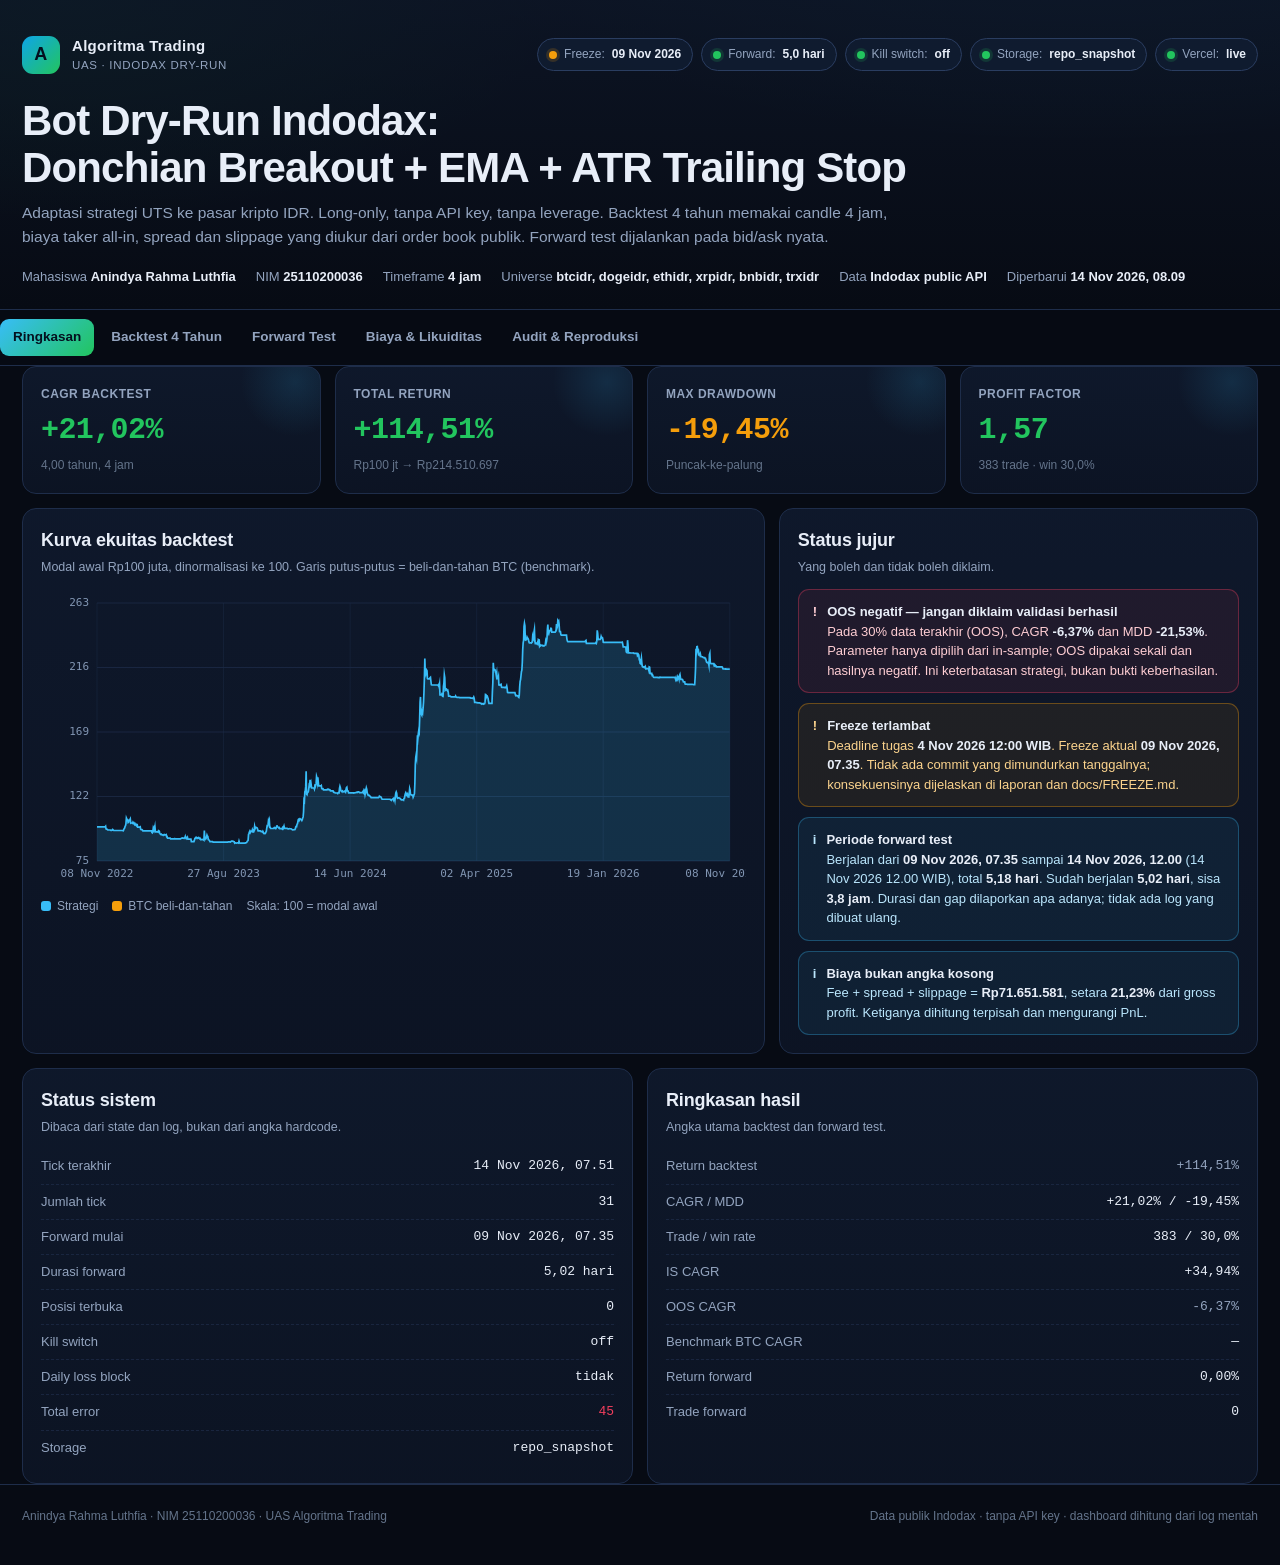
==== commit 1f41c9ff: "chore(final): regenerasi dari tick 00:51Z, offline = payload live Vercel - 20 tick, cakupan 46,7% ca" ====
--- a/dashboard_offline.html
+++ b/dashboard_offline.html
@@ -427,7 +427,7 @@
 </footer>
 
 <div id="tooltip"></div>
-<script>window.__DASHBOARD_DATA__={"meta":{"student":"Anindya Rahma Luthfia","nim":"25110200036","generated_at":"2026-11-14T00:51:54Z","storage":"repo_snapshot","strategy":"Donchian Breakout + EMA Trend Filter + ATR Trailing Stop (adaptasi UTS ke kripto IDR)","timeframe":"240","freeze":"2026-11-09T00:35:31Z","freeze_commit":"freeze-2026-11-09","forward_test_start":"2026-11-09T00:35:58Z","universe":["btcidr","dogeidr","ethidr","xrpidr","bnbidr","trxidr"],"params":{"lookback":40,"fast_ema":20,"trend_ema":100,"atr_period":14,"atr_mult":3.0,"time_stop_bars":3,"time_stop_loss_pct":-0.02},"capital_idr":100000000.0,"fees":{"buy_pct":0.0020555,"sell_pct":0.0041555,"basis":"taker all-in (service fee + tax + CFX), IDR Market PRO, berlaku efektif 1 Oktober 2026","api_pairs_taker_pct":0.002,"official_buy_taker_pct":0.0020555,"official_sell_taker_pct":0.0041555,"used":"nilai tertinggi dari /api/pairs dan halaman resmi","sources":[{"url":"https://indodax.com/api/pairs","accessed_at":"2026-11-08","value":"trade_fee_percent_taker = 0.2% (belum termasuk komponen pajak/CFX)"},{"url":"https://help.indodax.com/hc/id/articles/4416646599705-Rincian-Biaya-Transaksi-di-INDODAX","accessed_at":"2026-11-08","value":"IDR Market PRO Taker: BUY 0.20555%, SELL 0.41555% all-in"}]},"min_order_idr":25000},"backtest":{"meta":{"generated_at":"2026-11-09T00:31:39Z","strategy":"Donchian Breakout + EMA Trend Filter + ATR Trailing Stop (adaptasi UTS ke kripto IDR)","timeframe":"240","timeframe_seconds":14400,"period_start":"2022-11-08T00:00:00Z","period_end":"2026-11-08T00:00:00Z","years":4.0,"capital_idr":100000000,"universe":["btcidr","dogeidr","ethidr","xrpidr","bnbidr","trxidr"],"params":{"lookback":40,"fast_ema":20,"trend_ema":100,"atr_period":14,"atr_mult":3.0,"time_stop_bars":3,"time_stop_loss_pct":-0.02},"fees":{"buy_pct":0.0020555,"sell_pct":0.0041555,"basis":"taker all-in (service fee + tax + CFX), IDR Market PRO, berlaku efektif 1 Oktober 2026","api_pairs_taker_pct":0.002,"official_buy_taker_pct":0.0020555,"official_sell_taker_pct":0.0041555,"used":"nilai tertinggi dari /api/pairs dan halaman resmi","sources":[{"url":"https://indodax.com/api/pairs","accessed_at":"2026-11-08","value":"trade_fee_percent_taker = 0.2% (belum termasuk komponen pajak/CFX)"},{"url":"https://help.indodax.com/hc/id/articles/4416646599705-Rincian-Biaya-Transaksi-di-INDODAX","accessed_at":"2026-11-08","value":"IDR Market PRO Taker: BUY 0.20555%, SELL 0.41555% all-in"}]},"min_order_idr":25000,"costs":{"btcidr":{"samples":61,"target_notional_idr":20000000.0,"spread_median":0.0003881242711291977,"spread_p25":4.697102217091846e-05,"spread_p75":0.0003924942573138465,"half_spread":0.00019406213556459885,"slippage_buy":0.0,"slippage_sell":1.6816029778654595e-05,"slippage_samples_buy":61,"slippage_samples_sell":61,"depth_complete_share":1.0,"first_snapshot":"2026-11-08T15:09:26Z","last_snapshot":"2026-11-08T16:09:25Z"},"dogeidr":{"samples":61,"target_notional_idr":20000000.0,"spread_median":0.0015515903801396431,"spread_p25":0.0007754943776657619,"spread_p75":0.0015515903801396431,"half_spread":0.0007757951900698216,"slippage_buy":0.0,"slippage_sell":0.0007165972291417466,"slippage_samples_buy":61,"slippage_samples_sell":61,"depth_complete_share":1.0,"first_snapshot":"2026-11-08T15:09:34Z","last_snapshot":"2026-11-08T16:09:28Z"},"ethidr":{"samples":61,"target_notional_idr":20000000.0,"spread_median":0.0009141558265080482,"spread_p25":0.0002720516403477315,"spread_p75":0.0012484914358889426,"half_spread":0.0004570779132540241,"slippage_buy":0.0,"slippage_sell":0.0,"slippage_samples_buy":61,"slippage_samples_sell":61,"depth_complete_share":1.0,"first_snapshot":"2026-11-08T15:09:27Z","last_snapshot":"2026-11-08T16:09:25Z"},"xrpidr":{"samples":61,"target_notional_idr":20000000.0,"spread_median":0.0005268577723495462,"spread_p25":9.560695196406051e-05,"spread_p75":0.0010052272062171731,"half_spread":0.0002634288861747731,"slippage_buy":0.0,"slippage_sell":0.0004511335882239065,"slippage_samples_buy":61,"slippage_samples_sell":61,"depth_complete_share":1.0,"first_snapshot":"2026-11-08T15:09:28Z","last_snapshot":"2026-11-08T16:09:26Z"},"bnbidr":{"samples":61,"target_notional_idr":20000000.0,"spread_median":0.004411501298459713,"spread_p25":0.004384300449477836,"spread_p75":0.004433532936888006,"half_spread":0.0022057506492298563,"slippage_buy":0.0,"slippage_sell":0.0,"slippage_samples_buy":61,"slippage_samples_sell":61,"depth_complete_share":1.0,"first_snapshot":"2026-11-08T15:09:30Z","last_snapshot":"2026-11-08T16:09:27Z"},"trxidr":{"samples":61,"target_notional_idr":20000000.0,"spread_median":0.003451251078515962,"spread_p25":0.003278971438432997,"spread_p75":0.003623500992149081,"half_spread":0.001725625539257981,"slippage_buy":2.903146102051224e-05,"slippage_sell":0.00033739949649358447,"slippage_samples_buy":61,"slippage_samples_sell":61,"depth_complete_share":1.0,"first_snapshot":"2026-11-08T15:09:39Z","last_snapshot":"2026-11-08T16:09:30Z"}},"cost_fallback":{"spread_median":0.0012730271948805697,"half_spread":0.0006365135974402849,"slippage_buy":0.0,"slippage_sell":0.00017710776313611953,"note":"fallback = median lintas pair yang punya snapshot; 0.2% slippage hanya jika tidak ada snapshot sama sekali"},"cost_method":"spread = (ask-bid)/mid pada best level; slippage = selisih VWAP hasil walk-the-book terhadap best level untuk notional 20% modal awal. Backtest memakai median seluruh snapshot yang terkumpul.","universe_selection":{"generated_at":"2026-11-08T15:12:27Z","backtest_start":"2022-11-08","backtest_end":"2026-11-08","liquidity_window":["2022-11-08","2023-01-07"],"criteria":"Pair IDR yang sudah memiliki candle pada awal periode, coverage data >=95% pada 60 hari pertama, dan median nilai transaksi harian (close x volume) tertinggi pada 60 hari pertama. Likuiditas diukur pada awal backtest, bukan pada hari ini.","candidates":[{"pair":"btcidr","eligible":true,"reason":"ok","median_daily_quote_volume_idr":5683095155.652599,"coverage":1.0,"bars_window":360,"expected_bars_window":360,"first_bar_utc":"2022-08-01 00:00","last_bar_utc":"2026-11-08 00:00","trade_min_base_currency":10000,"trade_fee_percent_taker_api":0.2,"pricescale":1000,"quantity_increment":1e-08,"is_maintenance":0},{"pair":"ethidr","eligible":true,"reason":"ok","median_daily_quote_volume_idr":3386825511.25922,"coverage":1.0,"bars_window":360,"expected_bars_window":360,"first_bar_utc":"2022-08-01 00:00","last_bar_utc":"2026-11-08 00:00","trade_min_base_currency":10000,"trade_fee_percent_taker_api":0.2,"pricescale":1000,"quantity_increment":1e-08,"is_maintenance":0},{"pair":"usdtidr","eligible":false,"reason":"Stablecoin IDR bukan kandidat trend following karena harganya dipatok dan tidak menghasilkan tren arah; likuiditasnya besar tetapi bukan peluang strategi ini."},{"pair":"xrpidr","eligible":true,"reason":"ok","median_daily_quote_volume_idr":2259328671.8648033,"coverage":1.0,"bars_window":360,"expected_bars_window":360,"first_bar_utc":"2022-08-01 00:00","last_bar_utc":"2026-11-08 00:00","trade_min_base_currency":10000,"trade_fee_percent_taker_api":0.2,"pricescale":1,"quantity_increment":1e-08,"is_maintenance":0},{"pair":"bnbidr","eligible":true,"reason":"ok","median_daily_quote_volume_idr":1263141329.6965156,"coverage":1.0,"bars_window":360,"expected_bars_window":360,"first_bar_utc":"2022-08-01 00:00","last_bar_utc":"2026-11-08 00:00","trade_min_base_currency":10000,"trade_fee_percent_taker_api":0.2,"pricescale":1,"quantity_increment":1e-08,"is_maintenance":0},{"pair":"solidr","eligible":true,"reason":"ok","median_daily_quote_volume_idr":532950912.4012913,"coverage":1.0,"bars_window":360,"expected_bars_window":360,"first_bar_utc":"2022-08-01 00:00","last_bar_utc":"2026-11-08 00:00","trade_min_base_currency":10000,"trade_fee_percent_taker_api":0.2,"pricescale":1,"quantity_increment":1e-08,"is_maintenance":0},{"pair":"adaidr","eligible":true,"reason":"ok","median_daily_quote_volume_idr":810663510.8387663,"coverage":1.0,"bars_window":360,"expected_bars_window":360,"first_bar_utc":"2022-08-01 00:00","last_bar_utc":"2026-11-08 00:00","trade_min_base_currency":10000,"trade_fee_percent_taker_api":0.2,"pricescale":1,"quantity_increment":1e-08,"is_maintenance":0},{"pair":"dogeidr","eligible":true,"reason":"ok","median_daily_quote_volume_idr":4854923267.940579,"coverage":1.0,"bars_window":360,"expected_bars_window":360,"first_bar_utc":"2022-08-01 00:00","last_bar_utc":"2026-11-08 00:00","trade_min_base_currency":10000,"trade_fee_percent_taker_api":0.2,"pricescale":1,"quantity_increment":1e-08,"is_maintenance":0},{"pair":"dotidr","eligible":true,"reason":"ok","median_daily_quote_volume_idr":114076834.35335663,"coverage":1.0,"bars_window":360,"expected_bars_window":360,"first_bar_utc":"2022-08-01 00:00","last_bar_utc":"2026-11-08 00:00","trade_min_base_currency":10000,"trade_fee_percent_taker_api":0.2,"pricescale":1,"quantity_increment":1e-08,"is_maintenance":0},{"pair":"linkidr","eligible":true,"reason":"ok","median_daily_quote_volume_idr":92257642.55813494,"coverage":1.0,"bars_window":360,"expected_bars_window":360,"first_bar_utc":"2022-08-01 00:00","last_bar_utc":"2026-11-08 00:00","trade_min_base_currency":10000,"trade_fee_percent_taker_api":0.2,"pricescale":1,"quantity_increment":1e-08,"is_maintenance":0},{"pair":"avaxidr","eligible":true,"reason":"ok","median_daily_quote_volume_idr":18399048.43855651,"coverage":1.0,"bars_window":360,"expected_bars_window":360,"first_bar_utc":"2022-08-01 00:00","last_bar_utc":"2026-11-08 00:00","trade_min_base_currency":10000,"trade_fee_percent_taker_api":0.2,"pricescale":1,"quantity_increment":1e-08,"is_maintenance":0},{"pair":"trxidr","eligible":true,"reason":"ok","median_daily_quote_volume_idr":815436025.7508411,"coverage":1.0,"bars_window":360,"expected_bars_window":360,"first_bar_utc":"2022-08-01 00:00","last_bar_utc":"2026-11-08 00:00","trade_min_base_currency":10000,"trade_fee_percent_taker_api":0.2,"pricescale":1,"quantity_increment":1e-08,"is_maintenance":0},{"pair":"ltcidr","eligible":true,"reason":"ok","median_daily_quote_volume_idr":252291660.08055,"coverage":1.0,"bars_window":360,"expected_bars_window":360,"first_bar_utc":"2022-08-01 00:00","last_bar_utc":"2026-11-08 00:00","trade_min_base_currency":10000,"trade_fee_percent_taker_api":0.2,"pricescale":1000,"quantity_increment":1e-08,"is_maintenance":0},{"pair":"bchidr","eligible":false,"reason":"volume nol","median_daily_quote_volume_idr":0.0,"coverage":1.0,"bars_window":360,"expected_bars_window":360,"first_bar_utc":"2022-08-01 00:00","last_bar_utc":"2026-11-08 00:00","trade_min_base_currency":10000,"trade_fee_percent_taker_api":0.2,"pricescale":1000,"quantity_increment":1e-08,"is_maintenance":0},{"pair":"etcidr","eligible":true,"reason":"ok","median_daily_quote_volume_idr":107224795.49615201,"coverage":1.0,"bars_window":360,"expected_bars_window":360,"first_bar_utc":"2022-08-01 00:00","last_bar_utc":"2026-11-08 00:00","trade_min_base_currency":10000,"trade_fee_percent_taker_api":0.2,"pricescale":100,"quantity_increment":1e-08,"is_maintenance":0},{"pair":"xlmidr","eligible":false,"reason":"tidak ada data pada awal periode"},{"pair":"atomidr","eligible":true,"reason":"ok","median_daily_quote_volume_idr":56474039.60287654,"coverage":1.0,"bars_window":360,"expected_bars_window":360,"first_bar_utc":"2022-08-01 00:00","last_bar_utc":"2026-11-08 00:00","trade_min_base_currency":10000,"trade_fee_percent_taker_api":0.2,"pricescale":1,"quantity_increment":1e-08,"is_maintenance":0},{"pair":"uniidr","eligible":true,"reason":"ok","median_daily_quote_volume_idr":17111898.557738557,"coverage":1.0,"bars_window":360,"expected_bars_window":360,"first_bar_utc":"2022-08-01 00:00","last_bar_utc":"2026-11-08 00:00","trade_min_base_currency":10000,"trade_fee_percent_taker_api":0.2,"pricescale":1,"quantity_increment":1e-08,"is_maintenance":0},{"pair":"aaveidr","eligible":false,"reason":"tidak ada data pada awal periode"},{"pair":"sandidr","eligible":true,"reason":"ok","median_daily_quote_volume_idr":205349116.60202432,"coverage":1.0,"bars_window":360,"expected_bars_window":360,"first_bar_utc":"2022-08-01 00:00","last_bar_utc":"2026-11-08 00:00","trade_min_base_currency":10000,"trade_fee_percent_taker_api":0.2,"pricescale":1,"quantity_increment":1e-08,"is_maintenance":0},{"pair":"manaidr","eligible":true,"reason":"ok","median_daily_quote_volume_idr":48081736.01328877,"coverage":1.0,"bars_window":360,"expected_bars_window":360,"first_bar_utc":"2022-08-01 00:00","last_bar_utc":"2026-11-08 00:00","trade_min_base_currency":10000,"trade_fee_percent_taker_api":0.2,"pricescale":1,"quantity_increment":1e-08,"is_maintenance":0},{"pair":"axsidr","eligible":true,"reason":"ok","median_daily_quote_volume_idr":25243874.879067317,"coverage":1.0,"bars_window":360,"expected_bars_window":360,"first_bar_utc":"2022-08-01 00:00","last_bar_utc":"2026-11-08 00:00","trade_min_base_currency":10000,"trade_fee_percent_taker_api":0.2,"pricescale":1,"quantity_increment":1e-08,"is_maintenance":0},{"pair":"enjidr","eligible":true,"reason":"ok","median_daily_quote_volume_idr":7709623.00046164,"coverage":1.0,"bars_window":360,"expected_bars_window":360,"first_bar_utc":"2022-08-01 00:00","last_bar_utc":"2026-11-08 00:00","trade_min_base_currency":10000,"trade_fee_percent_taker_api":0.2,"pricescale":1,"quantity_increment":1e-08,"is_maintenance":0},{"pair":"chzidr","eligible":true,"reason":"ok","median_daily_quote_volume_idr":126655669.91441917,"coverage":1.0,"bars_window":360,"expected_bars_window":360,"first_bar_utc":"2022-08-01 00:00","last_bar_utc":"2026-11-08 00:00","trade_min_base_currency":10000,"trade_fee_percent_taker_api":0.2,"pricescale":1,"quantity_increment":1e-08,"is_maintenance":0},{"pair":"vetidr","eligible":true,"reason":"ok","median_daily_quote_volume_idr":19321340.31770686,"coverage":1.0,"bars_window":360,"expected_bars_window":360,"first_bar_utc":"2022-08-01 00:00","last_bar_utc":"2026-11-08 00:00","trade_min_base_currency":10000,"trade_fee_percent_taker_api":0.2,"pricescale":1,"quantity_increment":1e-08,"is_maintenance":0},{"pair":"algoidr","eligible":true,"reason":"ok","median_daily_quote_volume_idr":219535582.31556284,"coverage":1.0,"bars_window":360,"expected_bars_window":360,"first_bar_utc":"2022-08-01 00:00","last_bar_utc":"2026-11-08 00:00","trade_min_base_currency":10000,"trade_fee_percent_taker_api":0.2,"pricescale":1,"quantity_increment":1e-08,"is_maintenance":1},{"pair":"filidr","eligible":true,"reason":"ok","median_daily_quote_volume_idr":19095543.617249064,"coverage":1.0,"bars_window":360,"expected_bars_window":360,"first_bar_utc":"2022-08-01 00:00","last_bar_utc":"2026-11-08 00:00","trade_min_base_currency":10000,"trade_fee_percent_taker_api":0.2,"pricescale":1,"quantity_increment":1e-08,"is_maintenance":0},{"pair":"thetaidr","eligible":true,"reason":"ok","median_daily_quote_volume_idr":62331332.964189894,"coverage":1.0,"bars_window":360,"expected_bars_window":360,"first_bar_utc":"2022-08-01 00:00","last_bar_utc":"2026-11-08 00:00","trade_min_base_currency":10000,"trade_fee_percent_taker_api":0.2,"pricescale":1,"quantity_increment":1e-08,"is_maintenance":0},{"pair":"nearidr","eligible":true,"reason":"ok","median_daily_quote_volume_idr":22556056.94566906,"coverage":1.0,"bars_window":360,"expected_bars_window":360,"first_bar_utc":"2022-08-01 00:00","last_bar_utc":"2026-11-08 00:00","trade_min_base_currency":10000,"trade_fee_percent_taker_api":0.2,"pricescale":1,"quantity_increment":1e-08,"is_maintenance":0},{"pair":"arbidr","eligible":false,"reason":"tidak ada data pada awal periode"},{"pair":"opidr","eligible":false,"reason":"tidak ada data pada awal periode"},{"pair":"suiidr","eligible":false,"reason":"tidak ada data pada awal periode"},{"pair":"tonidr","eligible":false,"reason":"tidak ada data pada awal periode"},{"pair":"shibidr","eligible":false,"reason":"tidak ada data pada awal periode"},{"pair":"pepeidr","eligible":false,"reason":"tidak ada data pada awal periode"}],"selected":["btcidr","dogeidr","ethidr","xrpidr","bnbidr","trxidr"],"selection_note":"Peringkat memakai median nilai transaksi harian pada 60 hari pertama. Pair dengan data mulai setelah awal periode atau coverage <95% dikeluarkan."},"data_source":"Indodax public API history_v2","data_quality":{"btcidr":{"ok":true,"bars":9361,"bad_bars":0,"first":"2022-08-01 00:00","last":"2026-11-08 00:00","gaps":0,"sha256":"db4fb1e4893129bbe98e1cbd5e8d49cf653445df03cbf80beaa3ac0c7d8e0f92"},"dogeidr":{"ok":true,"bars":9361,"bad_bars":0,"first":"2022-08-01 00:00","last":"2026-11-08 00:00","gaps":0,"sha256":"a4217a5082814128789fdd6920dac1454d8b79f4d65c41fe284ba94b264c22ee"},"ethidr":{"ok":true,"bars":9361,"bad_bars":0,"first":"2022-08-01 00:00","last":"2026-11-08 00:00","gaps":0,"sha256":"eb2653e71ce970d390bc8f3035b82ac3e497350c17244843187f2e0729b005ba"},"xrpidr":{"ok":true,"bars":9361,"bad_bars":0,"first":"2022-08-01 00:00","last":"2026-11-08 00:00","gaps":0,"sha256":"013cb9e70ef8dd4b98f6fe7f112fb7c879e20a8191a03435f7cbf4eb89687d9a"},"bnbidr":{"ok":true,"bars":9361,"bad_bars":0,"first":"2022-08-01 00:00","last":"2026-11-08 00:00","gaps":0,"sha256":"d71e239938a8d54090004e7058c5975c04c7c44f323174e23a5df1ff56ffd3e3"},"trxidr":{"ok":true,"bars":9361,"bad_bars":0,"first":"2022-08-01 00:00","last":"2026-11-08 00:00","gaps":0,"sha256":"d7784a9056dc298b3c1877a82f7cc84dad304295fbb50b1bd8f4d24b5369505b"}},"runtime_seconds":7.4,"python":"3.9.6","code_sha256":"66b59e07467b11fb"},"params":{"lookback":40,"fast_ema":20,"trend_ema":100,"atr_period":14,"atr_mult":3.0,"time_stop_bars":3,"time_stop_loss_pct":-0.02},"metrics":{"initial_capital":100000000.0,"final_equity":214510697.21035922,"total_return":1.145106972103592,"total_return_pct":114.5106972103592,"cagr":0.21021418385606427,"cagr_pct":21.021418385606427,"max_drawdown":-0.19445070415515897,"max_drawdown_pct":-19.445070415515897,"profit_factor":1.5706927233803076,"win_rate":0.3002610966057441,"win_rate_pct":30.026109660574413,"trades":383,"wins":115,"losses":268,"avg_win_idr":2740546.1207423746,"avg_loss_idr":-748701.8905784088,"avg_win_pct":11.494019457535702,"avg_loss_pct":-3.1684096436647122,"gross_profit_idr":315162803.88537306,"gross_loss_idr":200652106.67501357,"gross_pnl_idr":186162277.75953284,"net_pnl_idr":114510697.21035942,"fee_idr":55670588.3765178,"spread_cost_idr":12566256.429468667,"slippage_cost_idr":3414735.7431868725,"total_cost_idr":71651580.54917334,"cost_share_of_gross_profit":0.21232419925856386,"years":4.0,"start":1667865600,"end":1794096000,"cagr_note":null},"is":{"start":"2022-11-08T00:00:00Z","end":"2025-08-26T16:00:00Z","metrics":{"initial_capital":100000000.0,"final_equity":231390120.62044305,"total_return":1.3139012062044304,"total_return_pct":131.39012062044304,"cagr":0.34935862263556183,"cagr_pct":34.93586226355618,"max_drawdown":-0.18956150169433728,"max_drawdown_pct":-18.956150169433727,"profit_factor":1.973224634542049,"win_rate":0.3142857142857143,"win_rate_pct":31.428571428571427,"trades":280,"wins":88,"losses":192,"avg_win_idr":2997404.1101879505,"avg_loss_idr":-696225.9608563597,"avg_win_pct":12.873694997270679,"avg_loss_pct":-3.304022775625338,"gross_profit_idr":263771561.69653964,"gross_loss_idr":133675384.48442106,"gross_pnl_idr":177934665.79129815,"net_pnl_idr":130096177.21211867,"fee_idr":36534259.956564456,"spread_cost_idr":8926991.867220545,"slippage_cost_idr":2377236.7553944956,"total_cost_idr":47838488.579179496,"cost_share_of_gross_profit":0.17110058220176402,"years":2.7999087383070957,"start":1667865600,"end":1756224000,"cagr_note":null}},"oos":{"start":"2025-08-27T00:00:00Z","end":"2026-11-08T00:00:00Z","metrics":{"initial_capital":100000000.0,"final_equity":92408318.78434458,"total_return":-0.07591681215655421,"total_return_pct":-7.591681215655422,"cagr":-0.06371876446241664,"cagr_pct":-6.371876446241664,"max_drawdown":-0.21530471719856892,"max_drawdown_pct":-21.53047171985689,"profit_factor":0.7652162512387359,"win_rate":0.2621359223300971,"win_rate_pct":26.21359223300971,"trades":103,"wins":27,"losses":76,"avg_win_idr":916411.1215964878,"avg_loss_idr":-425457.65129948076,"avg_win_pct":6.526377167343427,"avg_loss_pct":-2.825808047132599,"gross_profit_idr":24743100.283105172,"gross_loss_idr":32334781.498760536,"gross_pnl_idr":4292720.27382828,"net_pnl_idr":-7591681.21565537,"fee_idr":9258219.16647689,"spread_cost_idr":2085566.3460913603,"slippage_cost_idr":540615.9769153988,"total_cost_idr":11884401.489483649,"cost_share_of_gross_profit":0.42391680562031836,"years":1.1991786447638604,"start":1756252800,"end":1794096000,"cagr_note":null}},"stress":{"fee_2x":{"metrics":{"initial_capital":100000000.0,"final_equity":150264971.85201412,"total_return":0.5026497185201413,"total_return_pct":50.26497185201413,"cagr":0.10717032887899447,"cagr_pct":10.717032887899446,"max_drawdown":-0.25470440129199634,"max_drawdown_pct":-25.470440129199634,"profit_factor":1.2498855710278518,"win_rate":0.2689295039164491,"win_rate_pct":26.89295039164491,"trades":383,"wins":103,"losses":280,"avg_win_idr":2440941.0651184726,"avg_loss_idr":-718399.8494828162,"avg_win_pct":12.119433698056236,"avg_loss_pct":-3.6311986355495756,"gross_profit_idr":251416929.70720267,"gross_loss_idr":201151957.85518852,"gross_pnl_idr":157506488.33127958,"net_pnl_idr":50264971.85201421,"fee_idr":93176461.86964378,"spread_cost_idr":11137826.543481225,"slippage_cost_idr":2927228.0661404342,"total_cost_idr":107241516.47926544,"cost_share_of_gross_profit":0.3775072005497412,"years":4.0,"start":1667865600,"end":1794096000,"cagr_note":null}},"cost_2x":{"metrics":{"initial_capital":100000000.0,"final_equity":195848354.20837215,"total_return":0.9584835420837214,"total_return_pct":95.84835420837214,"cagr":0.18298702574822645,"cagr_pct":18.298702574822645,"max_drawdown":-0.21154075193407929,"max_drawdown_pct":-21.154075193407927,"profit_factor":1.4754475125284736,"win_rate":0.28940568475452194,"win_rate_pct":28.940568475452196,"trades":387,"wins":112,"losses":275,"avg_win_idr":2655753.8662854945,"avg_loss_idr":-733076.6502385559,"avg_win_pct":11.579922987868835,"avg_loss_pct":-3.3194809466324475,"gross_profit_idr":297444433.0239754,"gross_loss_idr":201596078.81560287,"gross_pnl_idr":179341166.3462431,"net_pnl_idr":95848354.20837237,"fee_idr":53460891.072660916,"spread_cost_idr":24631732.508872755,"slippage_cost_idr":5400188.556337017,"total_cost_idr":83492812.13787068,"cost_share_of_gross_profit":0.25877955723069695,"years":4.0,"start":1667865600,"end":1794096000,"cagr_note":null}},"delay_1_bar":{"metrics":{"initial_capital":100000000.0,"final_equity":203970600.1724469,"total_return":1.0397060017244693,"total_return_pct":103.97060017244692,"cagr":0.19506600738941904,"cagr_pct":19.506600738941906,"max_drawdown":-0.206628901041516,"max_drawdown_pct":-20.6628901041516,"profit_factor":1.5498679569174563,"win_rate":0.3172043010752688,"win_rate_pct":31.72043010752688,"trades":372,"wins":118,"losses":254,"avg_win_idr":2483503.811241967,"avg_loss_idr":-744420.6675358481,"avg_win_pct":11.036786222146011,"avg_loss_pct":-3.298891819496419,"gross_profit_idr":293053449.7265521,"gross_loss_idr":189082849.55410543,"gross_pnl_idr":170127788.84436762,"net_pnl_idr":103970600.17244665,"fee_idr":51479570.36569214,"spread_cost_idr":11642549.486533662,"slippage_cost_idr":3035068.819695145,"total_cost_idr":66157188.67192095,"cost_share_of_gross_profit":0.20958206744854402,"years":4.0,"start":1667865600,"end":1794096000,"cagr_note":null}}},"benchmark":{"initial_capital":100000000.0,"final_equity":420655918.22164774,"total_return":3.206559182216477,"total_return_pct":320.6559182216477,"cagr":0.4321277196843123,"cagr_pct":43.21277196843123,"max_drawdown":-0.49426177517255143,"max_drawdown_pct":-49.42617751725514,"profit_factor":null,"win_rate":null,"win_rate_pct":null,"trades":0,"wins":0,"losses":0,"avg_win_idr":null,"avg_loss_idr":null,"avg_win_pct":null,"avg_loss_pct":null,"gross_profit_idr":0,"gross_loss_idr":0,"gross_pnl_idr":0,"net_pnl_idr":0,"fee_idr":0,"spread_cost_idr":0,"slippage_cost_idr":0,"total_cost_idr":0,"cost_share_of_gross_profit":null,"years":4.0,"start":1667865600,"end":1794096000,"cagr_note":null},"daily_equity":[{"date_wib":"2022-11-08","t":1667865600,"equity":100000000.0},{"date_wib":"2022-11-09","t":1667937600,"equity":100000000.0},{"date_wib":"2022-11-10","t":1668024000,"equity":100000000.0},{"date_wib":"2022-11-11","t":1668110400,"equity":100000000.0},{"date_wib":"2022-11-12","t":1668196800,"equity":100000000.0},{"date_wib":"2022-11-13","t":1668283200,"equity":100000000.0},{"date_wib":"2022-11-14","t":1668369600,"equity":100000000.0},{"date_wib":"2022-11-15","t":1668456000,"equity":100000000.0},{"date_wib":"2022-11-16","t":1668542400,"equity":100000000.0},{"date_wib":"2022-11-17","t":1668628800,"equity":100000000.0},{"date_wib":"2022-11-18","t":1668715200,"equity":100000000.0},{"date_wib":"2022-11-19","t":1668801600,"equity":100000000.0},{"date_wib":"2022-11-20","t":1668888000,"equity":100000000.0},{"date_wib":"2022-11-21","t":1668974400,"equity":100000000.0},{"date_wib":"2022-11-22","t":1669060800,"equity":100000000.0},{"date_wib":"2022-11-23","t":1669147200,"equity":100000000.0},{"date_wib":"2022-11-24","t":1669233600,"equity":100000000.0},{"date_wib":"2022-11-25","t":1669320000,"equity":100000000.0},{"date_wib":"2022-11-26","t":1669406400,"equity":100000000.0},{"date_wib":"2022-11-27","t":1669492800,"equity":100078952.21417692},{"date_wib":"2022-11-28","t":1669579200,"equity":100427942.72327091},{"date_wib":"2022-11-29","t":1669665600,"equity":98465152.82900287},{"date_wib":"2022-11-30","t":1669752000,"equity":98332017.35245898},{"date_wib":"2022-12-01","t":1669838400,"equity":98322943.75438152},{"date_wib":"2022-12-02","t":1669924800,"equity":97966778.23472598},{"date_wib":"2022-12-03","t":1670011200,"equity":97813347.2838369},{"date_wib":"2022-12-04","t":1670097600,"equity":97728889.8527458},{"date_wib":"2022-12-05","t":1670184000,"equity":97682692.96814351},{"date_wib":"2022-12-06","t":1670270400,"equity":97682692.96814351},{"date_wib":"2022-12-07","t":1670356800,"equity":97682692.96814351},{"date_wib":"2022-12-08","t":1670443200,"equity":97682692.96814351},{"date_wib":"2022-12-09","t":1670529600,"equity":97644426.70585081},{"date_wib":"2022-12-10","t":1670616000,"equity":97452196.13024083},{"date_wib":"2022-12-11","t":1670702400,"equity":97481207.97097082},{"date_wib":"2022-12-12","t":1670788800,"equity":97477807.58066082},{"date_wib":"2022-12-13","t":1670875200,"equity":97593493.19993082},{"date_wib":"2022-12-14","t":1670961600,"equity":98138095.4586756},{"date_wib":"2022-12-15","t":1671048000,"equity":97916027.46648777},{"date_wib":"2022-12-16","t":1671134400,"equity":97506572.40182371},{"date_wib":"2022-12-17","t":1671220800,"equity":97342333.94721764},{"date_wib":"2022-12-18","t":1671307200,"equity":97342333.94721764},{"date_wib":"2022-12-19","t":1671393600,"equity":97342333.94721764},{"date_wib":"2022-12-20","t":1671480000,"equity":97342333.94721764},{"date_wib":"2022-12-21","t":1671566400,"equity":97342333.94721764},{"date_wib":"2022-12-22","t":1671652800,"equity":97342333.94721764},{"date_wib":"2022-12-23","t":1671739200,"equity":97342333.94721764},{"date_wib":"2022-12-24","t":1671825600,"equity":97342333.94721764},{"date_wib":"2022-12-25","t":1671912000,"equity":97342333.94721764},{"date_wib":"2022-12-26","t":1671998400,"equity":97342333.94721764},{"date_wib":"2022-12-27","t":1672084800,"equity":97342333.94721764},{"date_wib":"2022-12-28","t":1672171200,"equity":97342333.94721764},{"date_wib":"2022-12-29","t":1672257600,"equity":97342333.94721764},{"date_wib":"2022-12-30","t":1672344000,"equity":97342333.94721764},{"date_wib":"2022-12-31","t":1672430400,"equity":97342333.94721764},{"date_wib":"2023-01-01","t":1672516800,"equity":97342333.94721764},{"date_wib":"2023-01-02","t":1672603200,"equity":97342333.94721764},{"date_wib":"2023-01-03","t":1672689600,"equity":97342333.94721764},{"date_wib":"2023-01-04","t":1672776000,"equity":97342333.94721764},{"date_wib":"2023-01-05","t":1672862400,"equity":97342333.94721764},{"date_wib":"2023-01-06","t":1672948800,"equity":97342333.94721764},{"date_wib":"2023-01-07","t":1673035200,"equity":97233572.83215815},{"date_wib":"2023-01-08","t":1673121600,"equity":97134482.50023536},{"date_wib":"2023-01-09","t":1673208000,"equity":98090940.64265962},{"date_wib":"2023-01-10","t":1673294400,"equity":98806250.93288535},{"date_wib":"2023-01-11","t":1673380800,"equity":99125617.42913732},{"date_wib":"2023-01-12","t":1673467200,"equity":100405619.9742682},{"date_wib":"2023-01-13","t":1673553600,"equity":100816887.20636387},{"date_wib":"2023-01-14","t":1673640000,"equity":102370097.95557827},{"date_wib":"2023-01-15","t":1673726400,"equity":106353350.62688065},{"date_wib":"2023-01-16","t":1673812800,"equity":105610987.4104746},{"date_wib":"2023-01-17","t":1673899200,"equity":105409526.63503964},{"date_wib":"2023-01-18","t":1673985600,"equity":104936156.60572751},{"date_wib":"2023-01-19","t":1674072000,"equity":103161784.82021488},{"date_wib":"2023-01-20","t":1674158400,"equity":103389145.1020678},{"date_wib":"2023-01-21","t":1674244800,"equity":104830216.6114278},{"date_wib":"2023-01-22","t":1674331200,"equity":105000387.01159085},{"date_wib":"2023-01-23","t":1674417600,"equity":105176240.56559086},{"date_wib":"2023-01-24","t":1674504000,"equity":105749849.42400399},{"date_wib":"2023-01-25","t":1674590400,"equity":102707745.21249935},{"date_wib":"2023-01-26","t":1674676800,"equity":102883087.56755745},{"date_wib":"2023-01-27","t":1674763200,"equity":102792084.88515745},{"date_wib":"2023-01-28","t":1674849600,"equity":102718534.23847027},{"date_wib":"2023-01-29","t":1674936000,"equity":102544101.03196773},{"date_wib":"2023-01-30","t":1675022400,"equity":103304266.98704773},{"date_wib":"2023-01-31","t":1675108800,"equity":102614714.87491342},{"date_wib":"2023-02-01","t":1675195200,"equity":102860470.95560637},{"date_wib":"2023-02-02","t":1675281600,"equity":101928524.70784637},{"date_wib":"2023-02-03","t":1675368000,"equity":101578090.8100476},{"date_wib":"2023-02-04","t":1675454400,"equity":102276716.14522716},{"date_wib":"2023-02-05","t":1675540800,"equity":101703878.18412706},{"date_wib":"2023-02-06","t":1675627200,"equity":101070473.77119897},{"date_wib":"2023-02-07","t":1675713600,"equity":100776971.45415926},{"date_wib":"2023-02-08","t":1675800000,"equity":101728765.7836386},{"date_wib":"2023-02-09","t":1675886400,"equity":101557276.17441006},{"date_wib":"2023-02-10","t":1675972800,"equity":99787976.71146946},{"date_wib":"2023-02-11","t":1676059200,"equity":99787976.71146946},{"date_wib":"2023-02-12","t":1676145600,"equity":99787976.71146946},{"date_wib":"2023-02-13","t":1676232000,"equity":99787976.71146946},{"date_wib":"2023-02-14","t":1676318400,"equity":99787976.71146946},{"date_wib":"2023-02-15","t":1676404800,"equity":99787976.71146946},{"date_wib":"2023-02-16","t":1676491200,"equity":99960885.19666031},{"date_wib":"2023-02-17","t":1676577600,"equity":98137940.4899297},{"date_wib":"2023-02-18","t":1676664000,"equity":97900309.86258212},{"date_wib":"2023-02-19","t":1676750400,"equity":97900309.86258212},{"date_wib":"2023-02-20","t":1676836800,"equity":97900309.86258212},{"date_wib":"2023-02-21","t":1676923200,"equity":97592791.8707861},{"date_wib":"2023-02-22","t":1677009600,"equity":97096415.43361087},{"date_wib":"2023-02-23","t":1677096000,"equity":97096415.43361087},{"date_wib":"2023-02-24","t":1677182400,"equity":97096415.43361087},{"date_wib":"2023-02-25","t":1677268800,"equity":97096415.43361087},{"date_wib":"2023-02-26","t":1677355200,"equity":97096415.43361087},{"date_wib":"2023-02-27","t":1677441600,"equity":97096415.43361087},{"date_wib":"2023-02-28","t":1677528000,"equity":97096415.43361087},{"date_wib":"2023-03-01","t":1677614400,"equity":97096415.43361087},{"date_wib":"2023-03-02","t":1677700800,"equity":97096415.43361087},{"date_wib":"2023-03-03","t":1677787200,"equity":97096415.43361087},{"date_wib":"2023-03-04","t":1677873600,"equity":97096415.43361087},{"date_wib":"2023-03-05","t":1677960000,"equity":97096415.43361087},{"date_wib":"2023-03-06","t":1678046400,"equity":97096415.43361087},{"date_wib":"2023-03-07","t":1678132800,"equity":97096415.43361087},{"date_wib":"2023-03-08","t":1678219200,"equity":97096415.43361087},{"date_wib":"2023-03-09","t":1678305600,"equity":97096415.43361087},{"date_wib":"2023-03-10","t":1678392000,"equity":97096415.43361087},{"date_wib":"2023-03-11","t":1678478400,"equity":97096415.43361087},{"date_wib":"2023-03-12","t":1678564800,"equity":97096415.43361087},{"date_wib":"2023-03-13","t":1678651200,"equity":97096415.43361087},{"date_wib":"2023-03-14","t":1678737600,"equity":97096415.43361087},{"date_wib":"2023-03-15","t":1678824000,"equity":95824517.9730474},{"date_wib":"2023-03-16","t":1678910400,"equity":95572719.01944162},{"date_wib":"2023-03-17","t":1678996800,"equity":96481686.48753181},{"date_wib":"2023-03-18","t":1679083200,"equity":98806684.857469},{"date_wib":"2023-03-19","t":1679169600,"equity":97810174.89943404},{"date_wib":"2023-03-20","t":1679256000,"equity":99021668.94076735},{"date_wib":"2023-03-21","t":1679342400,"equity":97848880.75101896},{"date_wib":"2023-03-22","t":1679428800,"equity":99832100.80329245},{"date_wib":"2023-03-23","t":1679515200,"equity":96372759.72799744},{"date_wib":"2023-03-24","t":1679601600,"equity":96372759.72799744},{"date_wib":"2023-03-25","t":1679688000,"equity":96372759.72799744},{"date_wib":"2023-03-26","t":1679774400,"equity":96372759.72799744},{"date_wib":"2023-03-27","t":1679860800,"equity":96372759.72799744},{"date_wib":"2023-03-28","t":1679947200,"equity":96372759.72799744},{"date_wib":"2023-03-29","t":1680033600,"equity":96111148.27775007},{"date_wib":"2023-03-30","t":1680120000,"equity":97045810.86403109},{"date_wib":"2023-03-31","t":1680206400,"equity":96718800.97744714},{"date_wib":"2023-04-01","t":1680292800,"equity":96789571.7737974},{"date_wib":"2023-04-02","t":1680379200,"equity":95484042.49385713},{"date_wib":"2023-04-03","t":1680465600,"equity":94789299.25871505},{"date_wib":"2023-04-04","t":1680552000,"equity":94567996.98230188},{"date_wib":"2023-04-05","t":1680638400,"equity":94305923.30744183},{"date_wib":"2023-04-06","t":1680724800,"equity":94607907.35475412},{"date_wib":"2023-04-07","t":1680811200,"equity":94213462.90763411},{"date_wib":"2023-04-08","t":1680897600,"equity":94199107.04387411},{"date_wib":"2023-04-09","t":1680984000,"equity":94080158.4584341},{"date_wib":"2023-04-10","t":1681070400,"equity":93853044.32956833},{"date_wib":"2023-04-11","t":1681156800,"equity":94151116.16128601},{"date_wib":"2023-04-12","t":1681243200,"equity":94383094.11500913},{"date_wib":"2023-04-13","t":1681329600,"equity":94093634.4136335},{"date_wib":"2023-04-14","t":1681416000,"equity":94304074.82719071},{"date_wib":"2023-04-15","t":1681502400,"equity":94238331.70894557},{"date_wib":"2023-04-16","t":1681588800,"equity":94074945.3425856},{"date_wib":"2023-04-17","t":1681675200,"equity":94321003.7271305},{"date_wib":"2023-04-18","t":1681761600,"equity":92802229.39787063},{"date_wib":"2023-04-19","t":1681848000,"equity":92894958.53420053},{"date_wib":"2023-04-20","t":1681934400,"equity":91851394.53136048},{"date_wib":"2023-04-21","t":1682020800,"equity":91851394.53136048},{"date_wib":"2023-04-22","t":1682107200,"equity":91851394.53136048},{"date_wib":"2023-04-23","t":1682193600,"equity":91851394.53136048},{"date_wib":"2023-04-24","t":1682280000,"equity":91862471.43455929},{"date_wib":"2023-04-25","t":1682366400,"equity":91822468.86410809},{"date_wib":"2023-04-26","t":1682452800,"equity":91771036.98781368},{"date_wib":"2023-04-27","t":1682539200,"equity":91291018.69077235},{"date_wib":"2023-04-28","t":1682625600,"equity":91291018.69077235},{"date_wib":"2023-04-29","t":1682712000,"equity":91291018.69077235},{"date_wib":"2023-04-30","t":1682798400,"equity":91291018.69077235},{"date_wib":"2023-05-01","t":1682884800,"equity":91291018.69077235},{"date_wib":"2023-05-02","t":1682971200,"equity":91251227.2500175},{"date_wib":"2023-05-03","t":1683057600,"equity":91301749.73366168},{"date_wib":"2023-05-04","t":1683144000,"equity":91279295.29648648},{"date_wib":"2023-05-05","t":1683230400,"equity":91301749.73366168},{"date_wib":"2023-05-06","t":1683316800,"equity":91402794.70095009},{"date_wib":"2023-05-07","t":1683403200,"equity":91374726.65448108},{"date_wib":"2023-05-08","t":1683489600,"equity":91301749.73366168},{"date_wib":"2023-05-09","t":1683576000,"equity":91199691.88600758},{"date_wib":"2023-05-10","t":1683662400,"equity":91199691.88600758},{"date_wib":"2023-05-11","t":1683748800,"equity":91199691.88600758},{"date_wib":"2023-05-12","t":1683835200,"equity":91199691.88600758},{"date_wib":"2023-05-13","t":1683921600,"equity":91199691.88600758},{"date_wib":"2023-05-14","t":1684008000,"equity":91199691.88600758},{"date_wib":"2023-05-15","t":1684094400,"equity":91199691.88600758},{"date_wib":"2023-05-16","t":1684180800,"equity":91187354.87049979},{"date_wib":"2023-05-17","t":1684267200,"equity":91216155.03145504},{"date_wib":"2023-05-18","t":1684353600,"equity":91250715.22460134},{"date_wib":"2023-05-19","t":1684440000,"equity":91227675.09583715},{"date_wib":"2023-05-20","t":1684526400,"equity":91256475.25679238},{"date_wib":"2023-05-21","t":1684612800,"equity":91429276.22252388},{"date_wib":"2023-05-22","t":1684699200,"equity":91648157.4457838},{"date_wib":"2023-05-23","t":1684785600,"equity":91878558.7334258},{"date_wib":"2023-05-24","t":1684872000,"equity":91907358.89438103},{"date_wib":"2023-05-25","t":1684958400,"equity":91797918.28275108},{"date_wib":"2023-05-26","t":1685044800,"equity":91797918.28275108},{"date_wib":"2023-05-27","t":1685131200,"equity":91694237.70331219},{"date_wib":"2023-05-28","t":1685217600,"equity":91584804.51792364},{"date_wib":"2023-05-29","t":1685304000,"equity":91981180.70250016},{"date_wib":"2023-05-30","t":1685390400,"equity":91974874.89445554},{"date_wib":"2023-05-31","t":1685476800,"equity":92967924.76875897},{"date_wib":"2023-06-01","t":1685563200,"equity":91745859.23845334},{"date_wib":"2023-06-02","t":1685649600,"equity":91385752.77011259},{"date_wib":"2023-06-03","t":1685736000,"equity":92069695.99055834},{"date_wib":"2023-06-04","t":1685822400,"equity":91803519.021908},{"date_wib":"2023-06-05","t":1685908800,"equity":92355168.52035789},{"date_wib":"2023-06-06","t":1685995200,"equity":91092359.29976338},{"date_wib":"2023-06-07","t":1686081600,"equity":91092359.29976338},{"date_wib":"2023-06-08","t":1686168000,"equity":91092359.29976338},{"date_wib":"2023-06-09","t":1686254400,"equity":91092359.29976338},{"date_wib":"2023-06-10","t":1686340800,"equity":91092359.29976338},{"date_wib":"2023-06-11","t":1686427200,"equity":91092359.29976338},{"date_wib":"2023-06-12","t":1686513600,"equity":91092359.29976338},{"date_wib":"2023-06-13","t":1686600000,"equity":91092359.29976338},{"date_wib":"2023-06-14","t":1686686400,"equity":89257576.86705373},{"date_wib":"2023-06-15","t":1686772800,"equity":89257576.86705373},{"date_wib":"2023-06-16","t":1686859200,"equity":89257576.86705373},{"date_wib":"2023-06-17","t":1686945600,"equity":89257576.86705373},{"date_wib":"2023-06-18","t":1687032000,"equity":89257576.86705373},{"date_wib":"2023-06-19","t":1687118400,"equity":89257576.86705373},{"date_wib":"2023-06-20","t":1687204800,"equity":89281324.68205488},{"date_wib":"2023-06-21","t":1687291200,"equity":90186998.06040487},{"date_wib":"2023-06-22","t":1687377600,"equity":91507489.56171405},{"date_wib":"2023-06-23","t":1687464000,"equity":91562140.42329405},{"date_wib":"2023-06-24","t":1687550400,"equity":92230269.80476406},{"date_wib":"2023-06-25","t":1687636800,"equity":92183912.85878405},{"date_wib":"2023-06-26","t":1687723200,"equity":92307896.99810405},{"date_wib":"2023-06-27","t":1687809600,"equity":91707018.30936986},{"date_wib":"2023-06-28","t":1687896000,"equity":91902227.64160484},{"date_wib":"2023-06-29","t":1687982400,"equity":91688220.72570895},{"date_wib":"2023-06-30","t":1688068800,"equity":91909920.7449946},{"date_wib":"2023-07-01","t":1688155200,"equity":92214197.6513986},{"date_wib":"2023-07-02","t":1688241600,"equity":91741277.94380748},{"date_wib":"2023-07-03","t":1688328000,"equity":91332348.48348746},{"date_wib":"2023-07-04","t":1688414400,"equity":91697812.48275653},{"date_wib":"2023-07-05","t":1688500800,"equity":91207279.82812825},{"date_wib":"2023-07-06","t":1688587200,"equity":90653410.46120524},{"date_wib":"2023-07-07","t":1688673600,"equity":90730418.56997654},{"date_wib":"2023-07-08","t":1688760000,"equity":90829428.99553965},{"date_wib":"2023-07-09","t":1688846400,"equity":90900936.525113},{"date_wib":"2023-07-10","t":1688932800,"equity":90713916.8323827},{"date_wib":"2023-07-11","t":1689019200,"equity":90659784.76615444},{"date_wib":"2023-07-12","t":1689105600,"equity":90617821.01322274},{"date_wib":"2023-07-13","t":1689192000,"equity":90349900.8290586},{"date_wib":"2023-07-14","t":1689278400,"equity":97366391.33768652},{"date_wib":"2023-07-15","t":1689364800,"equity":91676165.721154},{"date_wib":"2023-07-16","t":1689451200,"equity":91139938.31571496},{"date_wib":"2023-07-17","t":1689537600,"equity":91708171.37088232},{"date_wib":"2023-07-18","t":1689624000,"equity":91570906.52138132},{"date_wib":"2023-07-19","t":1689710400,"equity":92800143.97959931},{"date_wib":"2023-07-20","t":1689796800,"equity":94012991.60504107},{"date_wib":"2023-07-21","t":1689883200,"equity":93158671.57157956},{"date_wib":"2023-07-22","t":1689969600,"equity":93050088.92943698},{"date_wib":"2023-07-23","t":1690056000,"equity":90809080.48830375},{"date_wib":"2023-07-24","t":1690142400,"equity":90809080.48830375},{"date_wib":"2023-07-25","t":1690228800,"equity":90188687.40146743},{"date_wib":"2023-07-26","t":1690315200,"equity":89928464.02697381},{"date_wib":"2023-07-27","t":1690401600,"equity":89185289.99905574},{"date_wib":"2023-07-28","t":1690488000,"equity":89185289.99905574},{"date_wib":"2023-07-29","t":1690574400,"equity":89185289.99905574},{"date_wib":"2023-07-30","t":1690660800,"equity":89185289.99905574},{"date_wib":"2023-07-31","t":1690747200,"equity":89185289.99905574},{"date_wib":"2023-08-01","t":1690833600,"equity":89185289.99905574},{"date_wib":"2023-08-02","t":1690920000,"equity":89184035.216803},{"date_wib":"2023-08-03","t":1691006400,"equity":88950176.99357717},{"date_wib":"2023-08-04","t":1691092800,"equity":88950176.99357717},{"date_wib":"2023-08-05","t":1691179200,"equity":88950176.99357717},{"date_wib":"2023-08-06","t":1691265600,"equity":88950176.99357717},{"date_wib":"2023-08-07","t":1691352000,"equity":88950176.99357717},{"date_wib":"2023-08-08","t":1691438400,"equity":88950176.99357717},{"date_wib":"2023-08-09","t":1691524800,"equity":88950176.99357717},{"date_wib":"2023-08-10","t":1691611200,"equity":88950176.99357717},{"date_wib":"2023-08-11","t":1691697600,"equity":88950176.99357717},{"date_wib":"2023-08-12","t":1691784000,"equity":88950176.99357717},{"date_wib":"2023-08-13","t":1691870400,"equity":88950176.99357717},{"date_wib":"2023-08-14","t":1691956800,"equity":88950176.99357717},{"date_wib":"2023-08-15","t":1692043200,"equity":88950176.99357717},{"date_wib":"2023-08-16","t":1692129600,"equity":88950176.99357717},{"date_wib":"2023-08-17","t":1692216000,"equity":88950176.99357717},{"date_wib":"2023-08-18","t":1692302400,"equity":88950176.99357717},{"date_wib":"2023-08-19","t":1692388800,"equity":88950176.99357717},{"date_wib":"2023-08-20","t":1692475200,"equity":88950176.99357717},{"date_wib":"2023-08-21","t":1692561600,"equity":88950176.99357717},{"date_wib":"2023-08-22","t":1692648000,"equity":88950176.99357717},{"date_wib":"2023-08-23","t":1692734400,"equity":88950176.99357717},{"date_wib":"2023-08-24","t":1692820800,"equity":88950176.99357717},{"date_wib":"2023-08-25","t":1692907200,"equity":88950176.99357717},{"date_wib":"2023-08-26","t":1692993600,"equity":88950176.99357717},{"date_wib":"2023-08-27","t":1693080000,"equity":88950176.99357717},{"date_wib":"2023-08-28","t":1693166400,"equity":88950176.99357717},{"date_wib":"2023-08-29","t":1693252800,"equity":88950176.99357717},{"date_wib":"2023-08-30","t":1693339200,"equity":88950176.99357717},{"date_wib":"2023-08-31","t":1693425600,"equity":88950176.99357717},{"date_wib":"2023-09-01","t":1693512000,"equity":88950176.99357717},{"date_wib":"2023-09-02","t":1693598400,"equity":88950176.99357717},{"date_wib":"2023-09-03","t":1693684800,"equity":88950176.99357717},{"date_wib":"2023-09-04","t":1693771200,"equity":88950176.99357717},{"date_wib":"2023-09-05","t":1693857600,"equity":88884754.32782443},{"date_wib":"2023-09-06","t":1693944000,"equity":88846024.56392148},{"date_wib":"2023-09-07","t":1694030400,"equity":89055165.28899741},{"date_wib":"2023-09-08","t":1694116800,"equity":89086149.10011977},{"date_wib":"2023-09-09","t":1694203200,"equity":89109386.95846154},{"date_wib":"2023-09-10","t":1694289600,"equity":89101641.00568095},{"date_wib":"2023-09-11","t":1694376000,"equity":89039673.38343623},{"date_wib":"2023-09-12","t":1694462400,"equity":88977705.7611915},{"date_wib":"2023-09-13","t":1694548800,"equity":89303035.77797629},{"date_wib":"2023-09-14","t":1694635200,"equity":89349511.49465983},{"date_wib":"2023-09-15","t":1694721600,"equity":89616755.8953836},{"date_wib":"2023-09-16","t":1694808000,"equity":89602129.06464183},{"date_wib":"2023-09-17","t":1694894400,"equity":89565892.81144184},{"date_wib":"2023-09-18","t":1694980800,"equity":89499415.83071947},{"date_wib":"2023-09-19","t":1695067200,"equity":89514211.73271266},{"date_wib":"2023-09-20","t":1695153600,"equity":89221171.76716778},{"date_wib":"2023-09-21","t":1695240000,"equity":89143789.34843361},{"date_wib":"2023-09-22","t":1695326400,"equity":88184679.9130742},{"date_wib":"2023-09-23","t":1695412800,"equity":88461937.73593572},{"date_wib":"2023-09-24","t":1695499200,"equity":88370123.89167264},{"date_wib":"2023-09-25","t":1695585600,"equity":88168369.18547994},{"date_wib":"2023-09-26","t":1695672000,"equity":88190681.22842036},{"date_wib":"2023-09-27","t":1695758400,"equity":88268140.75622626},{"date_wib":"2023-09-28","t":1695844800,"equity":88415313.85905747},{"date_wib":"2023-09-29","t":1695931200,"equity":88395304.78206643},{"date_wib":"2023-09-30","t":1696017600,"equity":88325824.89730501},{"date_wib":"2023-10-01","t":1696104000,"equity":88201086.79726529},{"date_wib":"2023-10-02","t":1696190400,"equity":89592724.17674589},{"date_wib":"2023-10-03","t":1696276800,"equity":88477117.08783984},{"date_wib":"2023-10-04","t":1696363200,"equity":88296810.56318265},{"date_wib":"2023-10-05","t":1696449600,"equity":88187850.95752159},{"date_wib":"2023-10-06","t":1696536000,"equity":88101586.60205999},{"date_wib":"2023-10-07","t":1696622400,"equity":88101586.60205999},{"date_wib":"2023-10-08","t":1696708800,"equity":88101586.60205999},{"date_wib":"2023-10-09","t":1696795200,"equity":88101586.60205999},{"date_wib":"2023-10-10","t":1696881600,"equity":88101586.60205999},{"date_wib":"2023-10-11","t":1696968000,"equity":88101586.60205999},{"date_wib":"2023-10-12","t":1697054400,"equity":88101586.60205999},{"date_wib":"2023-10-13","t":1697140800,"equity":88101586.60205999},{"date_wib":"2023-10-14","t":1697227200,"equity":88101586.60205999},{"date_wib":"2023-10-15","t":1697313600,"equity":88101586.60205999},{"date_wib":"2023-10-16","t":1697400000,"equity":88101586.60205999},{"date_wib":"2023-10-17","t":1697486400,"equity":88390808.23533773},{"date_wib":"2023-10-18","t":1697572800,"equity":88415612.92790903},{"date_wib":"2023-10-19","t":1697659200,"equity":88488712.45413953},{"date_wib":"2023-10-20","t":1697745600,"equity":88815449.56725523},{"date_wib":"2023-10-21","t":1697832000,"equity":89569864.78920053},{"date_wib":"2023-10-22","t":1697918400,"equity":89852125.41452804},{"date_wib":"2023-10-23","t":1698004800,"equity":90220269.24998707},{"date_wib":"2023-10-24","t":1698091200,"equity":94475354.43624818},{"date_wib":"2023-10-25","t":1698177600,"equity":95259262.99391009},{"date_wib":"2023-10-26","t":1698264000,"equity":96152752.0043847},{"date_wib":"2023-10-27","t":1698350400,"equity":96844338.07856923},{"date_wib":"2023-10-28","t":1698436800,"equity":95862439.09350653},{"date_wib":"2023-10-29","t":1698523200,"equity":96417959.08452733},{"date_wib":"2023-10-30","t":1698609600,"equity":96831416.44820501},{"date_wib":"2023-10-31","t":1698696000,"equity":96739516.6452624},{"date_wib":"2023-11-01","t":1698782400,"equity":96568013.47739618},{"date_wib":"2023-11-02","t":1698868800,"equity":97895680.34955491},{"date_wib":"2023-11-03","t":1698955200,"equity":97010878.69373286},{"date_wib":"2023-11-04","t":1699041600,"equity":96236873.96472889},{"date_wib":"2023-11-05","t":1699128000,"equity":96367906.72421703},{"date_wib":"2023-11-06","t":1699214400,"equity":97855374.23010458},{"date_wib":"2023-11-07","t":1699300800,"equity":100272063.3146474},{"date_wib":"2023-11-08","t":1699387200,"equity":98607952.12636179},{"date_wib":"2023-11-09","t":1699473600,"equity":99305287.36669736},{"date_wib":"2023-11-10","t":1699560000,"equity":99636144.21669853},{"date_wib":"2023-11-11","t":1699646400,"equity":99555415.89816703},{"date_wib":"2023-11-12","t":1699732800,"equity":99298757.90426117},{"date_wib":"2023-11-13","t":1699819200,"equity":99108237.2883479},{"date_wib":"2023-11-14","t":1699905600,"equity":98206425.50636074},{"date_wib":"2023-11-15","t":1699992000,"equity":97100534.75839195},{"date_wib":"2023-11-16","t":1700078400,"equity":97100534.75839195},{"date_wib":"2023-11-17","t":1700164800,"equity":97100534.75839195},{"date_wib":"2023-11-18","t":1700251200,"equity":97100534.75839195},{"date_wib":"2023-11-19","t":1700337600,"equity":97100534.75839195},{"date_wib":"2023-11-20","t":1700424000,"equity":97100534.75839195},{"date_wib":"2023-11-21","t":1700510400,"equity":96952285.86779018},{"date_wib":"2023-11-22","t":1700596800,"equity":96537315.95667143},{"date_wib":"2023-11-23","t":1700683200,"equity":96537315.95667143},{"date_wib":"2023-11-24","t":1700769600,"equity":96537315.95667143},{"date_wib":"2023-11-25","t":1700856000,"equity":96283499.3395437},{"date_wib":"2023-11-26","t":1700942400,"equity":96832269.816751},{"date_wib":"2023-11-27","t":1701028800,"equity":96246220.812854},{"date_wib":"2023-11-28","t":1701115200,"equity":95264244.95091419},{"date_wib":"2023-11-29","t":1701201600,"equity":95264244.95091419},{"date_wib":"2023-11-30","t":1701288000,"equity":95264244.95091419},{"date_wib":"2023-12-01","t":1701374400,"equity":95021026.62788272},{"date_wib":"2023-12-02","t":1701460800,"equity":95261292.95831427},{"date_wib":"2023-12-03","t":1701547200,"equity":96165205.22981161},{"date_wib":"2023-12-04","t":1701633600,"equity":96713498.78786011},{"date_wib":"2023-12-05","t":1701720000,"equity":98876283.8261267},{"date_wib":"2023-12-06","t":1701806400,"equity":100729297.9999786},{"date_wib":"2023-12-07","t":1701892800,"equity":100595592.85115169},{"date_wib":"2023-12-08","t":1701979200,"equity":101575142.45983718},{"date_wib":"2023-12-09","t":1702065600,"equity":104351118.41337928},{"date_wib":"2023-12-10","t":1702152000,"equity":103282285.05049941},{"date_wib":"2023-12-11","t":1702238400,"equity":104497612.59505689},{"date_wib":"2023-12-12","t":1702324800,"equity":99647225.74317971},{"date_wib":"2023-12-13","t":1702411200,"equity":99609817.10743615},{"date_wib":"2023-12-14","t":1702497600,"equity":98794503.99082345},{"date_wib":"2023-12-15","t":1702584000,"equity":98794503.99082345},{"date_wib":"2023-12-16","t":1702670400,"equity":98794503.99082345},{"date_wib":"2023-12-17","t":1702756800,"equity":98794503.99082345},{"date_wib":"2023-12-18","t":1702843200,"equity":98794503.99082345},{"date_wib":"2023-12-19","t":1702929600,"equity":98794503.99082345},{"date_wib":"2023-12-20","t":1703016000,"equity":98794503.99082345},{"date_wib":"2023-12-21","t":1703102400,"equity":98787257.63492678},{"date_wib":"2023-12-22","t":1703188800,"equity":99353854.82036828},{"date_wib":"2023-12-23","t":1703275200,"equity":99476357.39919604},{"date_wib":"2023-12-24","t":1703361600,"equity":99304034.03615358},{"date_wib":"2023-12-25","t":1703448000,"equity":98701807.59145385},{"date_wib":"2023-12-26","t":1703534400,"equity":98681514.69124378},{"date_wib":"2023-12-27","t":1703620800,"equity":99364398.31073064},{"date_wib":"2023-12-28","t":1703707200,"equity":100629946.96613474},{"date_wib":"2023-12-29","t":1703793600,"equity":100671348.51359108},{"date_wib":"2023-12-30","t":1703880000,"equity":99868692.70517129},{"date_wib":"2023-12-31","t":1703966400,"equity":99875941.38935208},{"date_wib":"2024-01-01","t":1704052800,"equity":99642959.46750638},{"date_wib":"2024-01-02","t":1704139200,"equity":99157351.84126417},{"date_wib":"2024-01-03","t":1704225600,"equity":99393123.2100313},{"date_wib":"2024-01-04","t":1704312000,"equity":98617599.5050323},{"date_wib":"2024-01-05","t":1704398400,"equity":98617599.5050323},{"date_wib":"2024-01-06","t":1704484800,"equity":98617599.5050323},{"date_wib":"2024-01-07","t":1704571200,"equity":98617599.5050323},{"date_wib":"2024-01-08","t":1704657600,"equity":98617599.5050323},{"date_wib":"2024-01-09","t":1704744000,"equity":98530604.52392551},{"date_wib":"2024-01-10","t":1704830400,"equity":98304721.19430552},{"date_wib":"2024-01-11","t":1704916800,"equity":99660240.09901339},{"date_wib":"2024-01-12","t":1705003200,"equity":99973719.03553338},{"date_wib":"2024-01-13","t":1705089600,"equity":99187391.83738339},{"date_wib":"2024-01-14","t":1705176000,"equity":100353004.29039192},{"date_wib":"2024-01-15","t":1705262400,"equity":98991204.82917883},{"date_wib":"2024-01-16","t":1705348800,"equity":98803236.45302504},{"date_wib":"2024-01-17","t":1705435200,"equity":98803236.45302504},{"date_wib":"2024-01-18","t":1705521600,"equity":98803236.45302504},{"date_wib":"2024-01-19","t":1705608000,"equity":98803236.45302504},{"date_wib":"2024-01-20","t":1705694400,"equity":98803236.45302504},{"date_wib":"2024-01-21","t":1705780800,"equity":98803236.45302504},{"date_wib":"2024-01-22","t":1705867200,"equity":98742036.77973653},{"date_wib":"2024-01-23","t":1705953600,"equity":98562300.9511284},{"date_wib":"2024-01-24","t":1706040000,"equity":98562300.9511284},{"date_wib":"2024-01-25","t":1706126400,"equity":98562300.9511284},{"date_wib":"2024-01-26","t":1706212800,"equity":98601317.8782008},{"date_wib":"2024-01-27","t":1706299200,"equity":98709707.53462519},{"date_wib":"2024-01-28","t":1706385600,"equity":98617576.32666445},{"date_wib":"2024-01-29","t":1706472000,"equity":98586784.05549689},{"date_wib":"2024-01-30","t":1706558400,"equity":98570918.81760228},{"date_wib":"2024-01-31","t":1706644800,"equity":98466247.2846961},{"date_wib":"2024-02-01","t":1706731200,"equity":98220819.50085787},{"date_wib":"2024-02-02","t":1706817600,"equity":97870477.50100619},{"date_wib":"2024-02-03","t":1706904000,"equity":97795597.86532101},{"date_wib":"2024-02-04","t":1706990400,"equity":97845888.99543212},{"date_wib":"2024-02-05","t":1707076800,"equity":97890592.22219756},{"date_wib":"2024-02-06","t":1707163200,"equity":97915737.78725313},{"date_wib":"2024-02-07","t":1707249600,"equity":97991174.4824198},{"date_wib":"2024-02-08","t":1707336000,"equity":97975099.44122182},{"date_wib":"2024-02-09","t":1707422400,"equity":98423977.3957983},{"date_wib":"2024-02-10","t":1707508800,"equity":99967746.02563667},{"date_wib":"2024-02-11","t":1707595200,"equity":100373337.50321755},{"date_wib":"2024-02-12","t":1707681600,"equity":100200707.43901837},{"date_wib":"2024-02-13","t":1707768000,"equity":101939252.31585906},{"date_wib":"2024-02-14","t":1707854400,"equity":102164185.1298662},{"date_wib":"2024-02-15","t":1707940800,"equity":104003328.0641256},{"date_wib":"2024-02-16","t":1708027200,"equity":105279756.52674657},{"date_wib":"2024-02-17","t":1708113600,"equity":105558843.3064462},{"date_wib":"2024-02-18","t":1708200000,"equity":104657001.79933047},{"date_wib":"2024-02-19","t":1708286400,"equity":105267113.35623041},{"date_wib":"2024-02-20","t":1708372800,"equity":105830532.99361189},{"date_wib":"2024-02-21","t":1708459200,"equity":105558688.88090032},{"date_wib":"2024-02-22","t":1708545600,"equity":105217473.8636561},{"date_wib":"2024-02-23","t":1708632000,"equity":105082733.24162644},{"date_wib":"2024-02-24","t":1708718400,"equity":104605092.17458934},{"date_wib":"2024-02-25","t":1708804800,"equity":105254902.30287266},{"date_wib":"2024-02-26","t":1708891200,"equity":106370804.47995463},{"date_wib":"2024-02-27","t":1708977600,"equity":107167297.4867448},{"date_wib":"2024-02-28","t":1709064000,"equity":110733840.20399144},{"date_wib":"2024-02-29","t":1709150400,"equity":119269330.55929884},{"date_wib":"2024-03-01","t":1709236800,"equity":118617853.47731756},{"date_wib":"2024-03-02","t":1709323200,"equity":125443549.03902481},{"date_wib":"2024-03-03","t":1709409600,"equity":126083060.35745333},{"date_wib":"2024-03-04","t":1709496000,"equity":129178417.76621392},{"date_wib":"2024-03-05","t":1709582400,"equity":140370430.33770758},{"date_wib":"2024-03-06","t":1709668800,"equity":123705797.1113924},{"date_wib":"2024-03-07","t":1709755200,"equity":123333324.43933152},{"date_wib":"2024-03-08","t":1709841600,"equity":124909963.11353646},{"date_wib":"2024-03-09","t":1709928000,"equity":125040144.80116014},{"date_wib":"2024-03-10","t":1710014400,"equity":125559300.04591516},{"date_wib":"2024-03-11","t":1710100800,"equity":127629650.62157851},{"date_wib":"2024-03-12","t":1710187200,"equity":130306286.18495065},{"date_wib":"2024-03-13","t":1710273600,"equity":129784703.73063968},{"date_wib":"2024-03-14","t":1710360000,"equity":134205076.69106391},{"date_wib":"2024-03-15","t":1710446400,"equity":130819115.02497402},{"date_wib":"2024-03-16","t":1710532800,"equity":131920462.19971187},{"date_wib":"2024-03-17","t":1710619200,"equity":129409029.15292935},{"date_wib":"2024-03-18","t":1710705600,"equity":128194199.93898453},{"date_wib":"2024-03-19","t":1710792000,"equity":128194199.93898453},{"date_wib":"2024-03-20","t":1710878400,"equity":128194199.93898453},{"date_wib":"2024-03-21","t":1710964800,"equity":128194199.93898453},{"date_wib":"2024-03-22","t":1711051200,"equity":128194199.93898453},{"date_wib":"2024-03-23","t":1711137600,"equity":128194199.93898453},{"date_wib":"2024-03-24","t":1711224000,"equity":127414174.29164094},{"date_wib":"2024-03-25","t":1711310400,"equity":129596473.63873345},{"date_wib":"2024-03-26","t":1711396800,"equity":129023955.4974858},{"date_wib":"2024-03-27","t":1711483200,"equity":130180322.7194802},{"date_wib":"2024-03-28","t":1711569600,"equity":131355445.7230571},{"date_wib":"2024-03-29","t":1711656000,"equity":136525081.1958597},{"date_wib":"2024-03-30","t":1711742400,"equity":135422270.68446678},{"date_wib":"2024-03-31","t":1711828800,"equity":132697861.08715495},{"date_wib":"2024-04-01","t":1711915200,"equity":135939855.77916783},{"date_wib":"2024-04-02","t":1712001600,"equity":132454521.10756063},{"date_wib":"2024-04-03","t":1712088000,"equity":129742736.14386138},{"date_wib":"2024-04-04","t":1712174400,"equity":129742736.14386138},{"date_wib":"2024-04-05","t":1712260800,"equity":129742736.14386138},{"date_wib":"2024-04-06","t":1712347200,"equity":129742736.14386138},{"date_wib":"2024-04-07","t":1712433600,"equity":129742736.14386138},{"date_wib":"2024-04-08","t":1712520000,"equity":129742736.14386138},{"date_wib":"2024-04-09","t":1712606400,"equity":130033525.40744764},{"date_wib":"2024-04-10","t":1712692800,"equity":127774932.51799028},{"date_wib":"2024-04-11","t":1712779200,"equity":127577935.30092372},{"date_wib":"2024-04-12","t":1712865600,"equity":127550294.63440621},{"date_wib":"2024-04-13","t":1712952000,"equity":127656262.75387993},{"date_wib":"2024-04-14","t":1713038400,"equity":126854343.02644283},{"date_wib":"2024-04-15","t":1713124800,"equity":126854343.02644283},{"date_wib":"2024-04-16","t":1713211200,"equity":126854343.02644283},{"date_wib":"2024-04-17","t":1713297600,"equity":126854343.02644283},{"date_wib":"2024-04-18","t":1713384000,"equity":126854343.02644283},{"date_wib":"2024-04-19","t":1713470400,"equity":126854343.02644283},{"date_wib":"2024-04-20","t":1713556800,"equity":126854343.02644283},{"date_wib":"2024-04-21","t":1713643200,"equity":126854343.02644283},{"date_wib":"2024-04-22","t":1713729600,"equity":126854343.02644283},{"date_wib":"2024-04-23","t":1713816000,"equity":127226274.46842681},{"date_wib":"2024-04-24","t":1713902400,"equity":127095312.4588668},{"date_wib":"2024-04-25","t":1713988800,"equity":127284722.42429736},{"date_wib":"2024-04-26","t":1714075200,"equity":127311205.27660681},{"date_wib":"2024-04-27","t":1714161600,"equity":126835546.07127064},{"date_wib":"2024-04-28","t":1714248000,"equity":126820064.02776425},{"date_wib":"2024-04-29","t":1714334400,"equity":126805082.49253201},{"date_wib":"2024-04-30","t":1714420800,"equity":126139194.65438122},{"date_wib":"2024-05-01","t":1714507200,"equity":126139194.65438122},{"date_wib":"2024-05-02","t":1714593600,"equity":126139194.65438122},{"date_wib":"2024-05-03","t":1714680000,"equity":126139194.65438122},{"date_wib":"2024-05-04","t":1714766400,"equity":126139194.65438122},{"date_wib":"2024-05-05","t":1714852800,"equity":126139194.65438122},{"date_wib":"2024-05-06","t":1714939200,"equity":126139194.65438122},{"date_wib":"2024-05-07","t":1715025600,"equity":125336589.20642573},{"date_wib":"2024-05-08","t":1715112000,"equity":125078846.84428234},{"date_wib":"2024-05-09","t":1715198400,"equity":125078846.84428234},{"date_wib":"2024-05-10","t":1715284800,"equity":124905767.9737311},{"date_wib":"2024-05-11","t":1715371200,"equity":124545135.03608063},{"date_wib":"2024-05-12","t":1715457600,"equity":124545135.03608063},{"date_wib":"2024-05-13","t":1715544000,"equity":124545135.03608063},{"date_wib":"2024-05-14","t":1715630400,"equity":124545135.03608063},{"date_wib":"2024-05-15","t":1715716800,"equity":124545135.03608063},{"date_wib":"2024-05-16","t":1715803200,"equity":124545135.03608063},{"date_wib":"2024-05-17","t":1715889600,"equity":124156278.67071013},{"date_wib":"2024-05-18","t":1715976000,"equity":124784952.90131013},{"date_wib":"2024-05-19","t":1716062400,"equity":124895846.77371013},{"date_wib":"2024-05-20","t":1716148800,"equity":124732246.41871014},{"date_wib":"2024-05-21","t":1716235200,"equity":127866934.5531736},{"date_wib":"2024-05-22","t":1716321600,"equity":129433023.1426661},{"date_wib":"2024-05-23","t":1716408000,"equity":128465684.38337219},{"date_wib":"2024-05-24","t":1716494400,"equity":126403282.64859529},{"date_wib":"2024-05-25","t":1716580800,"equity":126011542.25185528},{"date_wib":"2024-05-26","t":1716667200,"equity":126087855.31615528},{"date_wib":"2024-05-27","t":1716753600,"equity":125467025.55036902},{"date_wib":"2024-05-28","t":1716840000,"equity":126055792.40402903},{"date_wib":"2024-05-29","t":1716926400,"equity":125776440.33834903},{"date_wib":"2024-05-30","t":1717012800,"equity":125460087.99906904},{"date_wib":"2024-05-31","t":1717099200,"equity":125354637.21930903},{"date_wib":"2024-06-01","t":1717185600,"equity":125529463.51206903},{"date_wib":"2024-06-02","t":1717272000,"equity":125884666.13862903},{"date_wib":"2024-06-03","t":1717358400,"equity":125704289.80482903},{"date_wib":"2024-06-04","t":1717444800,"equity":125223476.66986631},{"date_wib":"2024-06-05","t":1717531200,"equity":127101337.59782544},{"date_wib":"2024-06-06","t":1717617600,"equity":128365173.90499792},{"date_wib":"2024-06-07","t":1717704000,"equity":128746280.46705504},{"date_wib":"2024-06-08","t":1717790400,"equity":126233613.35765141},{"date_wib":"2024-06-09","t":1717876800,"equity":126309683.31763637},{"date_wib":"2024-06-10","t":1717963200,"equity":125960904.17637974},{"date_wib":"2024-06-11","t":1718049600,"equity":124586690.71169929},{"date_wib":"2024-06-12","t":1718136000,"equity":124586690.71169929},{"date_wib":"2024-06-13","t":1718222400,"equity":124586690.71169929},{"date_wib":"2024-06-14","t":1718308800,"equity":124586690.71169929},{"date_wib":"2024-06-15","t":1718395200,"equity":124586690.71169929},{"date_wib":"2024-06-16","t":1718481600,"equity":124586690.71169929},{"date_wib":"2024-06-17","t":1718568000,"equity":124586690.71169929},{"date_wib":"2024-06-18","t":1718654400,"equity":124586690.71169929},{"date_wib":"2024-06-19","t":1718740800,"equity":124586690.71169929},{"date_wib":"2024-06-20","t":1718827200,"equity":124586690.71169929},{"date_wib":"2024-06-21","t":1718913600,"equity":124586690.71169929},{"date_wib":"2024-06-22","t":1719000000,"equity":124519927.1643642},{"date_wib":"2024-06-23","t":1719086400,"equity":124658152.7727189},{"date_wib":"2024-06-24","t":1719172800,"equity":124637674.90481451},{"date_wib":"2024-06-25","t":1719259200,"equity":124596719.1690057},{"date_wib":"2024-06-26","t":1719345600,"equity":124786139.44712141},{"date_wib":"2024-06-27","t":1719432000,"equity":124862931.4517629},{"date_wib":"2024-06-28","t":1719518400,"equity":124781019.9801453},{"date_wib":"2024-06-29","t":1719604800,"equity":124878289.8526912},{"date_wib":"2024-06-30","t":1719691200,"equity":125093307.46568741},{"date_wib":"2024-07-01","t":1719777600,"equity":124985798.65918931},{"date_wib":"2024-07-02","t":1719864000,"equity":125277608.27682701},{"date_wib":"2024-07-03","t":1719950400,"equity":125405594.95122951},{"date_wib":"2024-07-04","t":1720036800,"equity":125354400.28146851},{"date_wib":"2024-07-05","t":1720123200,"equity":125257130.40892261},{"date_wib":"2024-07-06","t":1720209600,"equity":124819872.98704408},{"date_wib":"2024-07-07","t":1720296000,"equity":124819872.98704408},{"date_wib":"2024-07-08","t":1720382400,"equity":124819872.98704408},{"date_wib":"2024-07-09","t":1720468800,"equity":124819872.98704408},{"date_wib":"2024-07-10","t":1720555200,"equity":124819872.98704408},{"date_wib":"2024-07-11","t":1720641600,"equity":124819872.98704408},{"date_wib":"2024-07-12","t":1720728000,"equity":124858330.27318025},{"date_wib":"2024-07-13","t":1720814400,"equity":124948222.46791998},{"date_wib":"2024-07-14","t":1720900800,"equity":125534683.31065013},{"date_wib":"2024-07-15","t":1720987200,"equity":124974520.68893598},{"date_wib":"2024-07-16","t":1721073600,"equity":126110135.59938712},{"date_wib":"2024-07-17","t":1721160000,"equity":125001765.70291293},{"date_wib":"2024-07-18","t":1721246400,"equity":125831337.4593657},{"date_wib":"2024-07-19","t":1721332800,"equity":123398185.73068637},{"date_wib":"2024-07-20","t":1721419200,"equity":124755357.26093541},{"date_wib":"2024-07-21","t":1721505600,"equity":126673172.08734721},{"date_wib":"2024-07-22","t":1721592000,"equity":128292384.2663658},{"date_wib":"2024-07-23","t":1721678400,"equity":127222574.99479808},{"date_wib":"2024-07-24","t":1721764800,"equity":124696470.1249564},{"date_wib":"2024-07-25","t":1721851200,"equity":123696922.08344723},{"date_wib":"2024-07-26","t":1721937600,"equity":123060868.27113897},{"date_wib":"2024-07-27","t":1722024000,"equity":123060868.27113897},{"date_wib":"2024-07-28","t":1722110400,"equity":122748629.67411421},{"date_wib":"2024-07-29","t":1722196800,"equity":122831677.23463771},{"date_wib":"2024-07-30","t":1722283200,"equity":122309433.1109662},{"date_wib":"2024-07-31","t":1722369600,"equity":121995702.42877276},{"date_wib":"2024-08-01","t":1722456000,"equity":121786760.62264477},{"date_wib":"2024-08-02","t":1722542400,"equity":121163849.58535108},{"date_wib":"2024-08-03","t":1722628800,"equity":121163849.58535108},{"date_wib":"2024-08-04","t":1722715200,"equity":121163849.58535108},{"date_wib":"2024-08-05","t":1722801600,"equity":121163849.58535108},{"date_wib":"2024-08-06","t":1722888000,"equity":121163849.58535108},{"date_wib":"2024-08-07","t":1722974400,"equity":121163849.58535108},{"date_wib":"2024-08-08","t":1723060800,"equity":121163849.58535108},{"date_wib":"2024-08-09","t":1723147200,"equity":121163849.58535108},{"date_wib":"2024-08-10","t":1723233600,"equity":121163849.58535108},{"date_wib":"2024-08-11","t":1723320000,"equity":121163849.58535108},{"date_wib":"2024-08-12","t":1723406400,"equity":121163849.58535108},{"date_wib":"2024-08-13","t":1723492800,"equity":121163849.58535108},{"date_wib":"2024-08-14","t":1723579200,"equity":121163849.58535108},{"date_wib":"2024-08-15","t":1723665600,"equity":121163849.58535108},{"date_wib":"2024-08-16","t":1723752000,"equity":121163849.58535108},{"date_wib":"2024-08-17","t":1723838400,"equity":121163849.58535108},{"date_wib":"2024-08-18","t":1723924800,"equity":121178163.65712863},{"date_wib":"2024-08-19","t":1724011200,"equity":121152822.31817903},{"date_wib":"2024-08-20","t":1724097600,"equity":121408769.84156999},{"date_wib":"2024-08-21","t":1724184000,"equity":122213743.13349186},{"date_wib":"2024-08-22","t":1724270400,"equity":121900368.35914794},{"date_wib":"2024-08-23","t":1724356800,"equity":121936194.06965396},{"date_wib":"2024-08-24","t":1724443200,"equity":121840869.22026199},{"date_wib":"2024-08-25","t":1724529600,"equity":121477313.37338996},{"date_wib":"2024-08-26","t":1724616000,"equity":120765164.57393841},{"date_wib":"2024-08-27","t":1724702400,"equity":120142519.69922541},{"date_wib":"2024-08-28","t":1724788800,"equity":120008217.9473269},{"date_wib":"2024-08-29","t":1724875200,"equity":120008217.9473269},{"date_wib":"2024-08-30","t":1724961600,"equity":120008217.9473269},{"date_wib":"2024-08-31","t":1725048000,"equity":120008217.9473269},{"date_wib":"2024-09-01","t":1725134400,"equity":120008217.9473269},{"date_wib":"2024-09-02","t":1725220800,"equity":120008217.9473269},{"date_wib":"2024-09-03","t":1725307200,"equity":120008217.9473269},{"date_wib":"2024-09-04","t":1725393600,"equity":120008217.9473269},{"date_wib":"2024-09-05","t":1725480000,"equity":120008217.9473269},{"date_wib":"2024-09-06","t":1725566400,"equity":120008217.9473269},{"date_wib":"2024-09-07","t":1725652800,"equity":120008217.9473269},{"date_wib":"2024-09-08","t":1725739200,"equity":120008217.9473269},{"date_wib":"2024-09-09","t":1725825600,"equity":120008217.9473269},{"date_wib":"2024-09-10","t":1725912000,"equity":120008217.9473269},{"date_wib":"2024-09-11","t":1725998400,"equity":120008217.9473269},{"date_wib":"2024-09-12","t":1726084800,"equity":120008217.9473269},{"date_wib":"2024-09-13","t":1726171200,"equity":120008217.9473269},{"date_wib":"2024-09-14","t":1726257600,"equity":120008217.9473269},{"date_wib":"2024-09-15","t":1726344000,"equity":120008217.9473269},{"date_wib":"2024-09-16","t":1726430400,"equity":119510503.18416709},{"date_wib":"2024-09-17","t":1726516800,"equity":119507936.71984412},{"date_wib":"2024-09-18","t":1726603200,"equity":119236156.23515767},{"date_wib":"2024-09-19","t":1726689600,"equity":119794112.70752767},{"date_wib":"2024-09-20","t":1726776000,"equity":120073643.85932538},{"date_wib":"2024-09-21","t":1726862400,"equity":120225357.92886402},{"date_wib":"2024-09-22","t":1726948800,"equity":120511359.18172039},{"date_wib":"2024-09-23","t":1727035200,"equity":119574530.83444642},{"date_wib":"2024-09-24","t":1727121600,"equity":120623894.90981938},{"date_wib":"2024-09-25","t":1727208000,"equity":120892356.42554963},{"date_wib":"2024-09-26","t":1727294400,"equity":119365881.31442693},{"date_wib":"2024-09-27","t":1727380800,"equity":122270007.38578978},{"date_wib":"2024-09-28","t":1727467200,"equity":124520981.52988857},{"date_wib":"2024-09-29","t":1727553600,"equity":125302405.88447446},{"date_wib":"2024-09-30","t":1727640000,"equity":124452895.53445578},{"date_wib":"2024-10-01","t":1727726400,"equity":121440775.10432404},{"date_wib":"2024-10-02","t":1727812800,"equity":120748312.59281039},{"date_wib":"2024-10-03","t":1727899200,"equity":120807175.81350738},{"date_wib":"2024-10-04","t":1727985600,"equity":121003386.54916397},{"date_wib":"2024-10-05","t":1728072000,"equity":121008992.57018273},{"date_wib":"2024-10-06","t":1728158400,"equity":120804680.88188308},{"date_wib":"2024-10-07","t":1728244800,"equity":120804680.88188308},{"date_wib":"2024-10-08","t":1728331200,"equity":120391509.7938092},{"date_wib":"2024-10-09","t":1728417600,"equity":120368961.99483219},{"date_wib":"2024-10-10","t":1728504000,"equity":119766943.02017213},{"date_wib":"2024-10-11","t":1728590400,"equity":119509207.06970204},{"date_wib":"2024-10-12","t":1728676800,"equity":119495339.45673344},{"date_wib":"2024-10-13","t":1728763200,"equity":119560054.98392025},{"date_wib":"2024-10-14","t":1728849600,"equity":119550809.90860784},{"date_wib":"2024-10-15","t":1728936000,"equity":119669050.45809472},{"date_wib":"2024-10-16","t":1729022400,"equity":119348189.22798833},{"date_wib":"2024-10-17","t":1729108800,"equity":120644504.17995772},{"date_wib":"2024-10-18","t":1729195200,"equity":120756823.52933466},{"date_wib":"2024-10-19","t":1729281600,"equity":122731926.10296987},{"date_wib":"2024-10-20","t":1729368000,"equity":123980898.98703595},{"date_wib":"2024-10-21","t":1729454400,"equity":124804112.1070254},{"date_wib":"2024-10-22","t":1729540800,"equity":124090038.10935438},{"date_wib":"2024-10-23","t":1729627200,"equity":122923391.86712907},{"date_wib":"2024-10-24","t":1729713600,"equity":123072448.64820443},{"date_wib":"2024-10-25","t":1729800000,"equity":123715223.28909051},{"date_wib":"2024-10-26","t":1729886400,"equity":121810537.64115435},{"date_wib":"2024-10-27","t":1729972800,"equity":121759820.10108528},{"date_wib":"2024-10-28","t":1730059200,"equity":121657818.67695215},{"date_wib":"2024-10-29","t":1730145600,"equity":124187288.57436138},{"date_wib":"2024-10-30","t":1730232000,"equity":127757358.4611042},{"date_wib":"2024-10-31","t":1730318400,"equity":126555605.5045671},{"date_wib":"2024-11-01","t":1730404800,"equity":123324637.79678358},{"date_wib":"2024-11-02","t":1730491200,"equity":123320387.7374447},{"date_wib":"2024-11-03","t":1730577600,"equity":123192885.9572783},{"date_wib":"2024-11-04","t":1730664000,"equity":122981497.30489224},{"date_wib":"2024-11-05","t":1730750400,"equity":122981497.30489224},{"date_wib":"2024-11-06","t":1730836800,"equity":122981497.30489224},{"date_wib":"2024-11-07","t":1730923200,"equity":121486518.77345805},{"date_wib":"2024-11-08","t":1731009600,"equity":122221332.29870793},{"date_wib":"2024-11-09","t":1731096000,"equity":123216875.66246662},{"date_wib":"2024-11-10","t":1731182400,"equity":124064017.08131766},{"date_wib":"2024-11-11","t":1731268800,"equity":131654183.94624808},{"date_wib":"2024-11-12","t":1731355200,"equity":145393398.84561473},{"date_wib":"2024-11-13","t":1731441600,"equity":150232785.24968722},{"date_wib":"2024-11-14","t":1731528000,"equity":152248359.40874562},{"date_wib":"2024-11-15","t":1731614400,"equity":150462846.20288178},{"date_wib":"2024-11-16","t":1731700800,"equity":157722183.37232924},{"date_wib":"2024-11-17","t":1731787200,"equity":166493890.10961887},{"date_wib":"2024-11-18","t":1731873600,"equity":164353056.3835932},{"date_wib":"2024-11-19","t":1731960000,"equity":167715887.0422496},{"date_wib":"2024-11-20","t":1732046400,"equity":169956673.4130683},{"date_wib":"2024-11-21","t":1732132800,"equity":168825272.58027843},{"date_wib":"2024-11-22","t":1732219200,"equity":178140802.00932536},{"date_wib":"2024-11-23","t":1732305600,"equity":190659243.91595313},{"date_wib":"2024-11-24","t":1732392000,"equity":194314738.77009934},{"date_wib":"2024-11-25","t":1732478400,"equity":182415825.13625002},{"date_wib":"2024-11-26","t":1732564800,"equity":181805101.39998108},{"date_wib":"2024-11-27","t":1732651200,"equity":181127075.30376107},{"date_wib":"2024-11-28","t":1732737600,"equity":183823360.89798108},{"date_wib":"2024-11-29","t":1732824000,"equity":183065149.89738107},{"date_wib":"2024-11-30","t":1732910400,"equity":186318011.6801104},{"date_wib":"2024-12-01","t":1732996800,"equity":190574086.9664778},{"date_wib":"2024-12-02","t":1733083200,"equity":197896972.4252296},{"date_wib":"2024-12-03","t":1733169600,"equity":208128205.0211612},{"date_wib":"2024-12-04","t":1733256000,"equity":222248309.96217534},{"date_wib":"2024-12-05","t":1733342400,"equity":212262695.26632094},{"date_wib":"2024-12-06","t":1733428800,"equity":211035331.4135186},{"date_wib":"2024-12-07","t":1733515200,"equity":212809222.74147353},{"date_wib":"2024-12-08","t":1733601600,"equity":213956092.64496577},{"date_wib":"2024-12-09","t":1733688000,"equity":213384673.06860393},{"date_wib":"2024-12-10","t":1733774400,"equity":207719527.64414456},{"date_wib":"2024-12-11","t":1733860800,"equity":207453898.3380838},{"date_wib":"2024-12-12","t":1733947200,"equity":207453898.3380838},{"date_wib":"2024-12-13","t":1734033600,"equity":207453898.3380838},{"date_wib":"2024-12-14","t":1734120000,"equity":207453898.3380838},{"date_wib":"2024-12-15","t":1734206400,"equity":207418181.52298397},{"date_wib":"2024-12-16","t":1734292800,"equity":208249932.44938397},{"date_wib":"2024-12-17","t":1734379200,"equity":208560175.72992128},{"date_wib":"2024-12-18","t":1734465600,"equity":205884208.5278027},{"date_wib":"2024-12-19","t":1734552000,"equity":203149563.99185959},{"date_wib":"2024-12-20","t":1734638400,"equity":202986547.94341803},{"date_wib":"2024-12-21","t":1734724800,"equity":202986547.94341803},{"date_wib":"2024-12-22","t":1734811200,"equity":202986547.94341803},{"date_wib":"2024-12-23","t":1734897600,"equity":202986547.94341803},{"date_wib":"2024-12-24","t":1734984000,"equity":202986547.94341803},{"date_wib":"2024-12-25","t":1735070400,"equity":202986547.94341803},{"date_wib":"2024-12-26","t":1735156800,"equity":202986547.94341803},{"date_wib":"2024-12-27","t":1735243200,"equity":202986547.94341803},{"date_wib":"2024-12-28","t":1735329600,"equity":202986547.94341803},{"date_wib":"2024-12-29","t":1735416000,"equity":202986547.94341803},{"date_wib":"2024-12-30","t":1735502400,"equity":202986547.94341803},{"date_wib":"2024-12-31","t":1735588800,"equity":202986547.94341803},{"date_wib":"2025-01-01","t":1735675200,"equity":202986547.94341803},{"date_wib":"2025-01-02","t":1735761600,"equity":202986547.94341803},{"date_wib":"2025-01-03","t":1735848000,"equity":202986547.94341803},{"date_wib":"2025-01-04","t":1735934400,"equity":202552588.822219},{"date_wib":"2025-01-05","t":1736020800,"equity":203168241.77467448},{"date_wib":"2025-01-06","t":1736107200,"equity":201825916.64111692},{"date_wib":"2025-01-07","t":1736193600,"equity":203675230.27951515},{"date_wib":"2025-01-08","t":1736280000,"equity":195835251.0232055},{"date_wib":"2025-01-09","t":1736366400,"equity":195835251.0232055},{"date_wib":"2025-01-10","t":1736452800,"equity":195835251.0232055},{"date_wib":"2025-01-11","t":1736539200,"equity":195835251.0232055},{"date_wib":"2025-01-12","t":1736625600,"equity":196362296.39641982},{"date_wib":"2025-01-13","t":1736712000,"equity":195468799.0342794},{"date_wib":"2025-01-14","t":1736798400,"equity":194759493.80030945},{"date_wib":"2025-01-15","t":1736884800,"equity":194669738.01661527},{"date_wib":"2025-01-16","t":1736971200,"equity":202017061.33963925},{"date_wib":"2025-01-17","t":1737057600,"equity":204078585.58191648},{"date_wib":"2025-01-18","t":1737144000,"equity":210347316.11910695},{"date_wib":"2025-01-19","t":1737230400,"equity":208285511.60738164},{"date_wib":"2025-01-20","t":1737316800,"equity":199148368.6822005},{"date_wib":"2025-01-21","t":1737403200,"equity":199474743.26019505},{"date_wib":"2025-01-22","t":1737489600,"equity":199770755.6274321},{"date_wib":"2025-01-23","t":1737576000,"equity":199990239.83741808},{"date_wib":"2025-01-24","t":1737662400,"equity":199226972.29901794},{"date_wib":"2025-01-25","t":1737748800,"equity":198767399.23892492},{"date_wib":"2025-01-26","t":1737835200,"equity":199054072.4927841},{"date_wib":"2025-01-27","t":1737921600,"equity":197839294.57955575},{"date_wib":"2025-01-28","t":1738008000,"equity":194885477.4280333},{"date_wib":"2025-01-29","t":1738094400,"equity":194885477.4280333},{"date_wib":"2025-01-30","t":1738180800,"equity":194885477.4280333},{"date_wib":"2025-01-31","t":1738267200,"equity":194885477.4280333},{"date_wib":"2025-02-01","t":1738353600,"equity":194781181.56692213},{"date_wib":"2025-02-02","t":1738440000,"equity":194468202.71188724},{"date_wib":"2025-02-03","t":1738526400,"equity":194416449.51581648},{"date_wib":"2025-02-04","t":1738612800,"equity":194416449.51581648},{"date_wib":"2025-02-05","t":1738699200,"equity":194416449.51581648},{"date_wib":"2025-02-06","t":1738785600,"equity":194416449.51581648},{"date_wib":"2025-02-07","t":1738872000,"equity":194416449.51581648},{"date_wib":"2025-02-08","t":1738958400,"equity":194416449.51581648},{"date_wib":"2025-02-09","t":1739044800,"equity":194416449.51581648},{"date_wib":"2025-02-10","t":1739131200,"equity":194416449.51581648},{"date_wib":"2025-02-11","t":1739217600,"equity":194416449.51581648},{"date_wib":"2025-02-12","t":1739304000,"equity":194416449.51581648},{"date_wib":"2025-02-13","t":1739390400,"equity":194989274.17406178},{"date_wib":"2025-02-14","t":1739476800,"equity":194233295.84273994},{"date_wib":"2025-02-15","t":1739563200,"equity":194150277.66138217},{"date_wib":"2025-02-16","t":1739649600,"equity":194053507.96080235},{"date_wib":"2025-02-17","t":1739736000,"equity":194053507.96080235},{"date_wib":"2025-02-18","t":1739822400,"equity":194053507.96080235},{"date_wib":"2025-02-19","t":1739908800,"equity":194053507.96080235},{"date_wib":"2025-02-20","t":1739995200,"equity":194053507.96080235},{"date_wib":"2025-02-21","t":1740081600,"equity":194053507.96080235},{"date_wib":"2025-02-22","t":1740168000,"equity":193777069.7442063},{"date_wib":"2025-02-23","t":1740254400,"equity":193777069.7442063},{"date_wib":"2025-02-24","t":1740340800,"equity":193777069.7442063},{"date_wib":"2025-02-25","t":1740427200,"equity":193777069.7442063},{"date_wib":"2025-02-26","t":1740513600,"equity":193777069.7442063},{"date_wib":"2025-02-27","t":1740600000,"equity":193777069.7442063},{"date_wib":"2025-02-28","t":1740686400,"equity":193777069.7442063},{"date_wib":"2025-03-01","t":1740772800,"equity":193777069.7442063},{"date_wib":"2025-03-02","t":1740859200,"equity":193777069.7442063},{"date_wib":"2025-03-03","t":1740945600,"equity":193777069.7442063},{"date_wib":"2025-03-04","t":1741032000,"equity":193777069.7442063},{"date_wib":"2025-03-05","t":1741118400,"equity":193777069.7442063},{"date_wib":"2025-03-06","t":1741204800,"equity":193777069.7442063},{"date_wib":"2025-03-07","t":1741291200,"equity":193777069.7442063},{"date_wib":"2025-03-08","t":1741377600,"equity":193777069.7442063},{"date_wib":"2025-03-09","t":1741464000,"equity":193777069.7442063},{"date_wib":"2025-03-10","t":1741550400,"equity":193777069.7442063},{"date_wib":"2025-03-11","t":1741636800,"equity":193777069.7442063},{"date_wib":"2025-03-12","t":1741723200,"equity":193777069.7442063},{"date_wib":"2025-03-13","t":1741809600,"equity":193777069.7442063},{"date_wib":"2025-03-14","t":1741896000,"equity":193777069.7442063},{"date_wib":"2025-03-15","t":1741982400,"equity":193777069.7442063},{"date_wib":"2025-03-16","t":1742068800,"equity":193777069.7442063},{"date_wib":"2025-03-17","t":1742155200,"equity":193777069.7442063},{"date_wib":"2025-03-18","t":1742241600,"equity":193672923.96525782},{"date_wib":"2025-03-19","t":1742328000,"equity":193778772.53480288},{"date_wib":"2025-03-20","t":1742414400,"equity":193461703.13897312},{"date_wib":"2025-03-21","t":1742500800,"equity":193461703.13897312},{"date_wib":"2025-03-22","t":1742587200,"equity":193461703.13897312},{"date_wib":"2025-03-23","t":1742673600,"equity":193461703.13897312},{"date_wib":"2025-03-24","t":1742760000,"equity":193461703.13897312},{"date_wib":"2025-03-25","t":1742846400,"equity":193252486.75582027},{"date_wib":"2025-03-26","t":1742932800,"equity":193441834.98636585},{"date_wib":"2025-03-27","t":1743019200,"equity":194190938.807921},{"date_wib":"2025-03-28","t":1743105600,"equity":193290197.24183953},{"date_wib":"2025-03-29","t":1743192000,"equity":190333533.22472095},{"date_wib":"2025-03-30","t":1743278400,"equity":190333533.22472095},{"date_wib":"2025-03-31","t":1743364800,"equity":190333533.22472095},{"date_wib":"2025-04-01","t":1743451200,"equity":190349932.03657138},{"date_wib":"2025-04-02","t":1743537600,"equity":190115990.8451595},{"date_wib":"2025-04-03","t":1743624000,"equity":190115990.8451595},{"date_wib":"2025-04-04","t":1743710400,"equity":190115990.8451595},{"date_wib":"2025-04-05","t":1743796800,"equity":190040277.70005304},{"date_wib":"2025-04-06","t":1743883200,"equity":189948519.56714243},{"date_wib":"2025-04-07","t":1743969600,"equity":189948519.56714243},{"date_wib":"2025-04-08","t":1744056000,"equity":189948519.56714243},{"date_wib":"2025-04-09","t":1744142400,"equity":189948519.56714243},{"date_wib":"2025-04-10","t":1744228800,"equity":189948519.56714243},{"date_wib":"2025-04-11","t":1744315200,"equity":189760841.9301929},{"date_wib":"2025-04-12","t":1744401600,"equity":189665055.3164715},{"date_wib":"2025-04-13","t":1744488000,"equity":189567074.06944567},{"date_wib":"2025-04-14","t":1744574400,"equity":189194579.07094997},{"date_wib":"2025-04-15","t":1744660800,"equity":189416725.73236144},{"date_wib":"2025-04-16","t":1744747200,"equity":189141257.26104015},{"date_wib":"2025-04-17","t":1744833600,"equity":189107490.36524957},{"date_wib":"2025-04-18","t":1744920000,"equity":189430196.12842742},{"date_wib":"2025-04-19","t":1745006400,"equity":189177460.87942743},{"date_wib":"2025-04-20","t":1745092800,"equity":189470691.80767742},{"date_wib":"2025-04-21","t":1745179200,"equity":189462750.96112743},{"date_wib":"2025-04-22","t":1745265600,"equity":190512636.96994656},{"date_wib":"2025-04-23","t":1745352000,"equity":196148052.9955921},{"date_wib":"2025-04-24","t":1745438400,"equity":196035169.50326127},{"date_wib":"2025-04-25","t":1745524800,"equity":194114133.72939885},{"date_wib":"2025-04-26","t":1745611200,"equity":194845961.41795528},{"date_wib":"2025-04-27","t":1745697600,"equity":194945995.5446381},{"date_wib":"2025-04-28","t":1745784000,"equity":193990786.16039026},{"date_wib":"2025-04-29","t":1745870400,"equity":193385022.1340167},{"date_wib":"2025-04-30","t":1745956800,"equity":191170426.70904085},{"date_wib":"2025-05-01","t":1746043200,"equity":189610590.28796637},{"date_wib":"2025-05-02","t":1746129600,"equity":189610590.28796637},{"date_wib":"2025-05-03","t":1746216000,"equity":189610590.28796637},{"date_wib":"2025-05-04","t":1746302400,"equity":189610590.28796637},{"date_wib":"2025-05-05","t":1746388800,"equity":189610590.28796637},{"date_wib":"2025-05-06","t":1746475200,"equity":189610590.28796637},{"date_wib":"2025-05-07","t":1746561600,"equity":189610590.28796637},{"date_wib":"2025-05-08","t":1746648000,"equity":189610590.28796637},{"date_wib":"2025-05-09","t":1746734400,"equity":198372260.68264368},{"date_wib":"2025-05-10","t":1746820800,"equity":204634021.99354017},{"date_wib":"2025-05-11","t":1746907200,"equity":219149149.6813177},{"date_wib":"2025-05-12","t":1746993600,"equity":213759493.06036735},{"date_wib":"2025-05-13","t":1747080000,"equity":214079493.53198773},{"date_wib":"2025-05-14","t":1747166400,"equity":214275683.18279412},{"date_wib":"2025-05-15","t":1747252800,"equity":214043293.82203287},{"date_wib":"2025-05-16","t":1747339200,"equity":212311427.9271072},{"date_wib":"2025-05-17","t":1747425600,"equity":211872978.6639026},{"date_wib":"2025-05-18","t":1747512000,"equity":209964290.04641947},{"date_wib":"2025-05-19","t":1747598400,"equity":211778246.14762276},{"date_wib":"2025-05-20","t":1747684800,"equity":207542198.7679831},{"date_wib":"2025-05-21","t":1747771200,"equity":207542198.7679831},{"date_wib":"2025-05-22","t":1747857600,"equity":207779086.2098451},{"date_wib":"2025-05-23","t":1747944000,"equity":209105560.5950226},{"date_wib":"2025-05-24","t":1748030400,"equity":203028868.29881155},{"date_wib":"2025-05-25","t":1748116800,"equity":202980028.3863704},{"date_wib":"2025-05-26","t":1748203200,"equity":202857057.7268132},{"date_wib":"2025-05-27","t":1748289600,"equity":203107103.26532024},{"date_wib":"2025-05-28","t":1748376000,"equity":203373546.62423742},{"date_wib":"2025-05-29","t":1748462400,"equity":203501501.5975104},{"date_wib":"2025-05-30","t":1748548800,"equity":201510956.90164208},{"date_wib":"2025-05-31","t":1748635200,"equity":201202098.71345454},{"date_wib":"2025-06-01","t":1748721600,"equity":201202098.71345454},{"date_wib":"2025-06-02","t":1748808000,"equity":201202098.71345454},{"date_wib":"2025-06-03","t":1748894400,"equity":201202098.71345454},{"date_wib":"2025-06-04","t":1748980800,"equity":201202098.71345454},{"date_wib":"2025-06-05","t":1749067200,"equity":201202098.71345454},{"date_wib":"2025-06-06","t":1749153600,"equity":201202098.71345454},{"date_wib":"2025-06-07","t":1749240000,"equity":201026055.32678822},{"date_wib":"2025-06-08","t":1749326400,"equity":201277610.81394246},{"date_wib":"2025-06-09","t":1749412800,"equity":201187397.81165266},{"date_wib":"2025-06-10","t":1749499200,"equity":201448512.9922439},{"date_wib":"2025-06-11","t":1749585600,"equity":202271408.30179968},{"date_wib":"2025-06-12","t":1749672000,"equity":200548254.56183255},{"date_wib":"2025-06-13","t":1749758400,"equity":197571692.43568283},{"date_wib":"2025-06-14","t":1749844800,"equity":197399394.39654356},{"date_wib":"2025-06-15","t":1749931200,"equity":197399394.39654356},{"date_wib":"2025-06-16","t":1750017600,"equity":197399394.39654356},{"date_wib":"2025-06-17","t":1750104000,"equity":197399394.39654356},{"date_wib":"2025-06-18","t":1750190400,"equity":197399394.39654356},{"date_wib":"2025-06-19","t":1750276800,"equity":197399394.39654356},{"date_wib":"2025-06-20","t":1750363200,"equity":197399394.39654356},{"date_wib":"2025-06-21","t":1750449600,"equity":197399394.39654356},{"date_wib":"2025-06-22","t":1750536000,"equity":197399394.39654356},{"date_wib":"2025-06-23","t":1750622400,"equity":197399394.39654356},{"date_wib":"2025-06-24","t":1750708800,"equity":197399394.39654356},{"date_wib":"2025-06-25","t":1750795200,"equity":197399394.39654356},{"date_wib":"2025-06-26","t":1750881600,"equity":197399394.39654356},{"date_wib":"2025-06-27","t":1750968000,"equity":197399394.39654356},{"date_wib":"2025-06-28","t":1751054400,"equity":197399394.39654356},{"date_wib":"2025-06-29","t":1751140800,"equity":197399394.39654356},{"date_wib":"2025-06-30","t":1751227200,"equity":197399394.39654356},{"date_wib":"2025-07-01","t":1751313600,"equity":195964463.92261708},{"date_wib":"2025-07-02","t":1751400000,"equity":195237005.9944195},{"date_wib":"2025-07-03","t":1751486400,"equity":195314537.06079766},{"date_wib":"2025-07-04","t":1751572800,"equity":195379748.9470716},{"date_wib":"2025-07-05","t":1751659200,"equity":195043848.09315372},{"date_wib":"2025-07-06","t":1751745600,"equity":195105120.12393802},{"date_wib":"2025-07-07","t":1751832000,"equity":195163748.67488018},{"date_wib":"2025-07-08","t":1751918400,"equity":194263609.7117265},{"date_wib":"2025-07-09","t":1752004800,"equity":193992400.93645653},{"date_wib":"2025-07-10","t":1752091200,"equity":195684842.92204973},{"date_wib":"2025-07-11","t":1752177600,"equity":201771467.56803432},{"date_wib":"2025-07-12","t":1752264000,"equity":205636272.2874418},{"date_wib":"2025-07-13","t":1752350400,"equity":206882743.55345583},{"date_wib":"2025-07-14","t":1752436800,"equity":209706012.06009984},{"date_wib":"2025-07-15","t":1752523200,"equity":212607567.82153195},{"date_wib":"2025-07-16","t":1752609600,"equity":213735262.50605538},{"date_wib":"2025-07-17","t":1752696000,"equity":219127925.85549673},{"date_wib":"2025-07-18","t":1752782400,"equity":228704815.58236852},{"date_wib":"2025-07-19","t":1752868800,"equity":233604140.27323347},{"date_wib":"2025-07-20","t":1752955200,"equity":235395892.37277144},{"date_wib":"2025-07-21","t":1753041600,"equity":245346951.05819097},{"date_wib":"2025-07-22","t":1753128000,"equity":247674304.27345777},{"date_wib":"2025-07-23","t":1753214400,"equity":245932773.54592335},{"date_wib":"2025-07-24","t":1753300800,"equity":235666629.64329702},{"date_wib":"2025-07-25","t":1753387200,"equity":235554132.18256682},{"date_wib":"2025-07-26","t":1753473600,"equity":235983958.5927762},{"date_wib":"2025-07-27","t":1753560000,"equity":236253244.8600868},{"date_wib":"2025-07-28","t":1753646400,"equity":237723339.39901775},{"date_wib":"2025-07-29","t":1753732800,"equity":237042108.87090147},{"date_wib":"2025-07-30","t":1753819200,"equity":236858643.3614877},{"date_wib":"2025-07-31","t":1753905600,"equity":236238152.8009404},{"date_wib":"2025-08-01","t":1753992000,"equity":234513227.55532983},{"date_wib":"2025-08-02","t":1754078400,"equity":233662542.51479945},{"date_wib":"2025-08-03","t":1754164800,"equity":233577184.59494197},{"date_wib":"2025-08-04","t":1754251200,"equity":233500774.04216748},{"date_wib":"2025-08-05","t":1754337600,"equity":233500774.04216748},{"date_wib":"2025-08-06","t":1754424000,"equity":233500774.04216748},{"date_wib":"2025-08-07","t":1754510400,"equity":233479413.42619962},{"date_wib":"2025-08-08","t":1754596800,"equity":234068128.52858883},{"date_wib":"2025-08-09","t":1754683200,"equity":234146291.1714458},{"date_wib":"2025-08-10","t":1754769600,"equity":238122231.19983125},{"date_wib":"2025-08-11","t":1754856000,"equity":236769229.52323008},{"date_wib":"2025-08-12","t":1754942400,"equity":236173715.83618635},{"date_wib":"2025-08-13","t":1755028800,"equity":241378849.4475191},{"date_wib":"2025-08-14","t":1755115200,"equity":243235179.7874625},{"date_wib":"2025-08-15","t":1755201600,"equity":235154641.81983155},{"date_wib":"2025-08-16","t":1755288000,"equity":232973853.69987965},{"date_wib":"2025-08-17","t":1755374400,"equity":233008434.91476348},{"date_wib":"2025-08-18","t":1755460800,"equity":233393608.2386035},{"date_wib":"2025-08-19","t":1755547200,"equity":233374333.23997372},{"date_wib":"2025-08-20","t":1755633600,"equity":232876407.57102108},{"date_wib":"2025-08-21","t":1755720000,"equity":233744171.76579356},{"date_wib":"2025-08-22","t":1755806400,"equity":233142230.2448934},{"date_wib":"2025-08-23","t":1755892800,"equity":235883023.48693714},{"date_wib":"2025-08-24","t":1755979200,"equity":235514210.9680668},{"date_wib":"2025-08-25","t":1756065600,"equity":235621798.91485602},{"date_wib":"2025-08-26","t":1756152000,"equity":231228214.4428552},{"date_wib":"2025-08-27","t":1756238400,"equity":231707142.76462},{"date_wib":"2025-08-28","t":1756324800,"equity":231448446.47775698},{"date_wib":"2025-08-29","t":1756411200,"equity":231969738.42099825},{"date_wib":"2025-08-30","t":1756497600,"equity":231822172.12376368},{"date_wib":"2025-08-31","t":1756584000,"equity":231797123.60838577},{"date_wib":"2025-09-01","t":1756670400,"equity":231816928.05020624},{"date_wib":"2025-09-02","t":1756756800,"equity":231431505.65669042},{"date_wib":"2025-09-03","t":1756843200,"equity":231572782.6043509},{"date_wib":"2025-09-04","t":1756929600,"equity":231621402.91052592},{"date_wib":"2025-09-05","t":1757016000,"equity":231365691.3766635},{"date_wib":"2025-09-06","t":1757102400,"equity":231538371.51902705},{"date_wib":"2025-09-07","t":1757188800,"equity":231723623.55535632},{"date_wib":"2025-09-08","t":1757275200,"equity":232114236.9420069},{"date_wib":"2025-09-09","t":1757361600,"equity":234729971.91173136},{"date_wib":"2025-09-10","t":1757448000,"equity":233468348.91672},{"date_wib":"2025-09-11","t":1757534400,"equity":234681052.9793894},{"date_wib":"2025-09-12","t":1757620800,"equity":236982579.612581},{"date_wib":"2025-09-13","t":1757707200,"equity":243533381.8198232},{"date_wib":"2025-09-14","t":1757793600,"equity":246906552.53200823},{"date_wib":"2025-09-15","t":1757880000,"equity":240834709.08532616},{"date_wib":"2025-09-16","t":1757966400,"equity":240104266.27594054},{"date_wib":"2025-09-17","t":1758052800,"equity":241500866.32793295},{"date_wib":"2025-09-18","t":1758139200,"equity":242368949.69150925},{"date_wib":"2025-09-19","t":1758225600,"equity":242280103.0985976},{"date_wib":"2025-09-20","t":1758312000,"equity":242533768.78834862},{"date_wib":"2025-09-21","t":1758398400,"equity":244157904.0340022},{"date_wib":"2025-09-22","t":1758484800,"equity":244045436.7138819},{"date_wib":"2025-09-23","t":1758571200,"equity":241433852.45184332},{"date_wib":"2025-09-24","t":1758657600,"equity":241433852.45184332},{"date_wib":"2025-09-25","t":1758744000,"equity":241433852.45184332},{"date_wib":"2025-09-26","t":1758830400,"equity":241433852.45184332},{"date_wib":"2025-09-27","t":1758916800,"equity":241433852.45184332},{"date_wib":"2025-09-28","t":1759003200,"equity":241433852.45184332},{"date_wib":"2025-09-29","t":1759089600,"equity":241433852.45184332},{"date_wib":"2025-09-30","t":1759176000,"equity":241433852.45184332},{"date_wib":"2025-10-01","t":1759262400,"equity":241433852.45184332},{"date_wib":"2025-10-02","t":1759348800,"equity":241914010.6595241},{"date_wib":"2025-10-03","t":1759435200,"equity":242902261.5191552},{"date_wib":"2025-10-04","t":1759521600,"equity":247184045.11796007},{"date_wib":"2025-10-05","t":1759608000,"equity":244285627.0111194},{"date_wib":"2025-10-06","t":1759694400,"equity":245200422.94096118},{"date_wib":"2025-10-07","t":1759780800,"equity":249598542.30700877},{"date_wib":"2025-10-08","t":1759867200,"equity":248956079.3772152},{"date_wib":"2025-10-09","t":1759953600,"equity":249456734.43091896},{"date_wib":"2025-10-10","t":1760040000,"equity":246982806.50720233},{"date_wib":"2025-10-11","t":1760126400,"equity":241793313.01179826},{"date_wib":"2025-10-12","t":1760212800,"equity":241745924.91552362},{"date_wib":"2025-10-13","t":1760299200,"equity":241745924.91552362},{"date_wib":"2025-10-14","t":1760385600,"equity":239656498.1807774},{"date_wib":"2025-10-15","t":1760472000,"equity":239242274.24091965},{"date_wib":"2025-10-16","t":1760558400,"equity":239242274.24091965},{"date_wib":"2025-10-17","t":1760644800,"equity":239242274.24091965},{"date_wib":"2025-10-18","t":1760731200,"equity":239242274.24091965},{"date_wib":"2025-10-19","t":1760817600,"equity":239242274.24091965},{"date_wib":"2025-10-20","t":1760904000,"equity":239242274.24091965},{"date_wib":"2025-10-21","t":1760990400,"equity":239242274.24091965},{"date_wib":"2025-10-22","t":1761076800,"equity":239242274.24091965},{"date_wib":"2025-10-23","t":1761163200,"equity":239242274.24091965},{"date_wib":"2025-10-24","t":1761249600,"equity":239242274.24091965},{"date_wib":"2025-10-25","t":1761336000,"equity":239242274.24091965},{"date_wib":"2025-10-26","t":1761422400,"equity":239242274.24091965},{"date_wib":"2025-10-27","t":1761508800,"equity":239242274.24091965},{"date_wib":"2025-10-28","t":1761595200,"equity":236310895.05075562},{"date_wib":"2025-10-29","t":1761681600,"equity":234912975.14948514},{"date_wib":"2025-10-30","t":1761768000,"equity":234478238.40127236},{"date_wib":"2025-10-31","t":1761854400,"equity":234478238.40127236},{"date_wib":"2025-11-01","t":1761940800,"equity":234478238.40127236},{"date_wib":"2025-11-02","t":1762027200,"equity":234478238.40127236},{"date_wib":"2025-11-03","t":1762113600,"equity":234478238.40127236},{"date_wib":"2025-11-04","t":1762200000,"equity":234478238.40127236},{"date_wib":"2025-11-05","t":1762286400,"equity":234478238.40127236},{"date_wib":"2025-11-06","t":1762372800,"equity":234478238.40127236},{"date_wib":"2025-11-07","t":1762459200,"equity":234478238.40127236},{"date_wib":"2025-11-08","t":1762545600,"equity":234478238.40127236},{"date_wib":"2025-11-09","t":1762632000,"equity":234478238.40127236},{"date_wib":"2025-11-10","t":1762718400,"equity":234478238.40127236},{"date_wib":"2025-11-11","t":1762804800,"equity":234478238.40127236},{"date_wib":"2025-11-12","t":1762891200,"equity":234478238.40127236},{"date_wib":"2025-11-13","t":1762977600,"equity":234478238.40127236},{"date_wib":"2025-11-14","t":1763064000,"equity":234478238.40127236},{"date_wib":"2025-11-15","t":1763150400,"equity":234478238.40127236},{"date_wib":"2025-11-16","t":1763236800,"equity":234478238.40127236},{"date_wib":"2025-11-17","t":1763323200,"equity":234478238.40127236},{"date_wib":"2025-11-18","t":1763409600,"equity":234478238.40127236},{"date_wib":"2025-11-19","t":1763496000,"equity":234478238.40127236},{"date_wib":"2025-11-20","t":1763582400,"equity":234478238.40127236},{"date_wib":"2025-11-21","t":1763668800,"equity":234478238.40127236},{"date_wib":"2025-11-22","t":1763755200,"equity":234478238.40127236},{"date_wib":"2025-11-23","t":1763841600,"equity":234478238.40127236},{"date_wib":"2025-11-24","t":1763928000,"equity":234478238.40127236},{"date_wib":"2025-11-25","t":1764014400,"equity":234478238.40127236},{"date_wib":"2025-11-26","t":1764100800,"equity":234478238.40127236},{"date_wib":"2025-11-27","t":1764187200,"equity":234478238.40127236},{"date_wib":"2025-11-28","t":1764273600,"equity":234478238.40127236},{"date_wib":"2025-11-29","t":1764360000,"equity":234478238.40127236},{"date_wib":"2025-11-30","t":1764446400,"equity":234478238.40127236},{"date_wib":"2025-12-01","t":1764532800,"equity":234478238.40127236},{"date_wib":"2025-12-02","t":1764619200,"equity":234478238.40127236},{"date_wib":"2025-12-03","t":1764705600,"equity":234478238.40127236},{"date_wib":"2025-12-04","t":1764792000,"equity":234478238.40127236},{"date_wib":"2025-12-05","t":1764878400,"equity":234478238.40127236},{"date_wib":"2025-12-06","t":1764964800,"equity":234478238.40127236},{"date_wib":"2025-12-07","t":1765051200,"equity":234451665.62966335},{"date_wib":"2025-12-08","t":1765137600,"equity":234445816.0136211},{"date_wib":"2025-12-09","t":1765224000,"equity":234398140.91991723},{"date_wib":"2025-12-10","t":1765310400,"equity":235115692.92506078},{"date_wib":"2025-12-11","t":1765396800,"equity":235372564.9527208},{"date_wib":"2025-12-12","t":1765483200,"equity":233251739.3513968},{"date_wib":"2025-12-13","t":1765569600,"equity":233251739.3513968},{"date_wib":"2025-12-14","t":1765656000,"equity":233251739.3513968},{"date_wib":"2025-12-15","t":1765742400,"equity":233251739.3513968},{"date_wib":"2025-12-16","t":1765828800,"equity":233251739.3513968},{"date_wib":"2025-12-17","t":1765915200,"equity":233251739.3513968},{"date_wib":"2025-12-18","t":1766001600,"equity":233251739.3513968},{"date_wib":"2025-12-19","t":1766088000,"equity":233251739.3513968},{"date_wib":"2025-12-20","t":1766174400,"equity":233251739.3513968},{"date_wib":"2025-12-21","t":1766260800,"equity":233251739.3513968},{"date_wib":"2025-12-22","t":1766347200,"equity":233260698.68015522},{"date_wib":"2025-12-23","t":1766433600,"equity":233243762.58821842},{"date_wib":"2025-12-24","t":1766520000,"equity":233247149.8066058},{"date_wib":"2025-12-25","t":1766606400,"equity":233210900.65916494},{"date_wib":"2025-12-26","t":1766692800,"equity":233210900.65916494},{"date_wib":"2025-12-27","t":1766779200,"equity":233210900.65916494},{"date_wib":"2025-12-28","t":1766865600,"equity":233210900.65916494},{"date_wib":"2025-12-29","t":1766952000,"equity":233210900.65916494},{"date_wib":"2025-12-30","t":1767038400,"equity":233210900.65916494},{"date_wib":"2025-12-31","t":1767124800,"equity":233199891.7977208},{"date_wib":"2026-01-01","t":1767211200,"equity":233201373.0418408},{"date_wib":"2026-01-02","t":1767297600,"equity":233204335.5300808},{"date_wib":"2026-01-03","t":1767384000,"equity":233742813.1201541},{"date_wib":"2026-01-04","t":1767470400,"equity":233314446.2844873},{"date_wib":"2026-01-05","t":1767556800,"equity":234819399.51444006},{"date_wib":"2026-01-06","t":1767643200,"equity":242693614.19654438},{"date_wib":"2026-01-07","t":1767729600,"equity":240624653.28278187},{"date_wib":"2026-01-08","t":1767816000,"equity":236798800.3626246},{"date_wib":"2026-01-09","t":1767902400,"equity":236012085.2173507},{"date_wib":"2026-01-10","t":1767988800,"equity":236052078.80859068},{"date_wib":"2026-01-11","t":1768075200,"equity":236115031.6836907},{"date_wib":"2026-01-12","t":1768161600,"equity":236071334.98215067},{"date_wib":"2026-01-13","t":1768248000,"equity":236085406.8012907},{"date_wib":"2026-01-14","t":1768334400,"equity":236671858.1741234},{"date_wib":"2026-01-15","t":1768420800,"equity":238210635.8089068},{"date_wib":"2026-01-16","t":1768507200,"equity":237289273.0933968},{"date_wib":"2026-01-17","t":1768593600,"equity":237314551.2941068},{"date_wib":"2026-01-18","t":1768680000,"equity":237337694.99264896},{"date_wib":"2026-01-19","t":1768766400,"equity":236103458.37840796},{"date_wib":"2026-01-20","t":1768852800,"equity":234022074.2338843},{"date_wib":"2026-01-21","t":1768939200,"equity":233926820.78996363},{"date_wib":"2026-01-22","t":1769025600,"equity":233926820.78996363},{"date_wib":"2026-01-23","t":1769112000,"equity":233926820.78996363},{"date_wib":"2026-01-24","t":1769198400,"equity":233926820.78996363},{"date_wib":"2026-01-25","t":1769284800,"equity":233926820.78996363},{"date_wib":"2026-01-26","t":1769371200,"equity":233926820.78996363},{"date_wib":"2026-01-27","t":1769457600,"equity":233926820.78996363},{"date_wib":"2026-01-28","t":1769544000,"equity":233926820.78996363},{"date_wib":"2026-01-29","t":1769630400,"equity":233926820.78996363},{"date_wib":"2026-01-30","t":1769716800,"equity":233926820.78996363},{"date_wib":"2026-01-31","t":1769803200,"equity":233926820.78996363},{"date_wib":"2026-02-01","t":1769889600,"equity":233926820.78996363},{"date_wib":"2026-02-02","t":1769976000,"equity":233926820.78996363},{"date_wib":"2026-02-03","t":1770062400,"equity":233926820.78996363},{"date_wib":"2026-02-04","t":1770148800,"equity":233926820.78996363},{"date_wib":"2026-02-05","t":1770235200,"equity":233926820.78996363},{"date_wib":"2026-02-06","t":1770321600,"equity":233926820.78996363},{"date_wib":"2026-02-07","t":1770408000,"equity":233926820.78996363},{"date_wib":"2026-02-08","t":1770494400,"equity":233926820.78996363},{"date_wib":"2026-02-09","t":1770580800,"equity":233926820.78996363},{"date_wib":"2026-02-10","t":1770667200,"equity":233926820.78996363},{"date_wib":"2026-02-11","t":1770753600,"equity":233926820.78996363},{"date_wib":"2026-02-12","t":1770840000,"equity":233926820.78996363},{"date_wib":"2026-02-13","t":1770926400,"equity":233926820.78996363},{"date_wib":"2026-02-14","t":1771012800,"equity":233926820.78996363},{"date_wib":"2026-02-15","t":1771099200,"equity":233926820.78996363},{"date_wib":"2026-02-16","t":1771185600,"equity":233926820.78996363},{"date_wib":"2026-02-17","t":1771272000,"equity":233926820.78996363},{"date_wib":"2026-02-18","t":1771358400,"equity":233926820.78996363},{"date_wib":"2026-02-19","t":1771444800,"equity":233926820.78996363},{"date_wib":"2026-02-20","t":1771531200,"equity":233926820.78996363},{"date_wib":"2026-02-21","t":1771617600,"equity":233919606.76831254},{"date_wib":"2026-02-22","t":1771704000,"equity":233946492.48164392},{"date_wib":"2026-02-23","t":1771790400,"equity":233969241.93138584},{"date_wib":"2026-02-24","t":1771876800,"equity":233859783.273996},{"date_wib":"2026-02-25","t":1771963200,"equity":233859783.273996},{"date_wib":"2026-02-26","t":1772049600,"equity":233859783.273996},{"date_wib":"2026-02-27","t":1772136000,"equity":233859783.273996},{"date_wib":"2026-02-28","t":1772222400,"equity":233859783.273996},{"date_wib":"2026-03-01","t":1772308800,"equity":233859783.273996},{"date_wib":"2026-03-02","t":1772395200,"equity":233859783.273996},{"date_wib":"2026-03-03","t":1772481600,"equity":233859783.273996},{"date_wib":"2026-03-04","t":1772568000,"equity":233859783.273996},{"date_wib":"2026-03-05","t":1772654400,"equity":234030524.28060442},{"date_wib":"2026-03-06","t":1772740800,"equity":232473848.80128008},{"date_wib":"2026-03-07","t":1772827200,"equity":230598094.99921408},{"date_wib":"2026-03-08","t":1772913600,"equity":230618835.2957465},{"date_wib":"2026-03-09","t":1773000000,"equity":230631066.75267586},{"date_wib":"2026-03-10","t":1773086400,"equity":230601285.81406522},{"date_wib":"2026-03-11","t":1773172800,"equity":230568338.14540574},{"date_wib":"2026-03-12","t":1773259200,"equity":230568338.14540574},{"date_wib":"2026-03-13","t":1773345600,"equity":230568338.14540574},{"date_wib":"2026-03-14","t":1773432000,"equity":226970947.7005998},{"date_wib":"2026-03-15","t":1773518400,"equity":226673965.38509864},{"date_wib":"2026-03-16","t":1773604800,"equity":228253984.40089646},{"date_wib":"2026-03-17","t":1773691200,"equity":235506311.33836934},{"date_wib":"2026-03-18","t":1773777600,"equity":232374250.2749742},{"date_wib":"2026-03-19","t":1773864000,"equity":226243383.58023867},{"date_wib":"2026-03-20","t":1773950400,"equity":226245320.27902555},{"date_wib":"2026-03-21","t":1774036800,"equity":226313750.30282828},{"date_wib":"2026-03-22","t":1774123200,"equity":226331826.1581724},{"date_wib":"2026-03-23","t":1774209600,"equity":226336990.68827072},{"date_wib":"2026-03-24","t":1774296000,"equity":226227523.9248225},{"date_wib":"2026-03-25","t":1774382400,"equity":226227523.9248225},{"date_wib":"2026-03-26","t":1774468800,"equity":226227523.9248225},{"date_wib":"2026-03-27","t":1774555200,"equity":226227523.9248225},{"date_wib":"2026-03-28","t":1774641600,"equity":226227523.9248225},{"date_wib":"2026-03-29","t":1774728000,"equity":226227523.9248225},{"date_wib":"2026-03-30","t":1774814400,"equity":226293511.30589804},{"date_wib":"2026-03-31","t":1774900800,"equity":226234288.7293799},{"date_wib":"2026-04-01","t":1774987200,"equity":225981800.95993418},{"date_wib":"2026-04-02","t":1775073600,"equity":225981800.95993418},{"date_wib":"2026-04-03","t":1775160000,"equity":225981800.95993418},{"date_wib":"2026-04-04","t":1775246400,"equity":225981800.95993418},{"date_wib":"2026-04-05","t":1775332800,"equity":225981800.95993418},{"date_wib":"2026-04-06","t":1775419200,"equity":225981800.95993418},{"date_wib":"2026-04-07","t":1775505600,"equity":225981800.95993418},{"date_wib":"2026-04-08","t":1775592000,"equity":225981800.95993418},{"date_wib":"2026-04-09","t":1775678400,"equity":224135442.1370041},{"date_wib":"2026-04-10","t":1775764800,"equity":224499573.18003505},{"date_wib":"2026-04-11","t":1775851200,"equity":225224289.07693875},{"date_wib":"2026-04-12","t":1775937600,"equity":224699208.15997276},{"date_wib":"2026-04-13","t":1776024000,"equity":221421409.27267617},{"date_wib":"2026-04-14","t":1776110400,"equity":221419377.8038245},{"date_wib":"2026-04-15","t":1776196800,"equity":218697924.57090744},{"date_wib":"2026-04-16","t":1776283200,"equity":218467715.48090258},{"date_wib":"2026-04-17","t":1776369600,"equity":220258752.6626467},{"date_wib":"2026-04-18","t":1776456000,"equity":222446725.1520872},{"date_wib":"2026-04-19","t":1776542400,"equity":218955425.609254},{"date_wib":"2026-04-20","t":1776628800,"equity":216507158.75220478},{"date_wib":"2026-04-21","t":1776715200,"equity":216081129.14609998},{"date_wib":"2026-04-22","t":1776801600,"equity":216081129.14609998},{"date_wib":"2026-04-23","t":1776888000,"equity":215916801.35674047},{"date_wib":"2026-04-24","t":1776974400,"equity":216192326.7224745},{"date_wib":"2026-04-25","t":1777060800,"equity":215593409.83299446},{"date_wib":"2026-04-26","t":1777147200,"equity":215639193.87311447},{"date_wib":"2026-04-27","t":1777233600,"equity":216208990.05825448},{"date_wib":"2026-04-28","t":1777320000,"equity":214624884.9951145},{"date_wib":"2026-04-29","t":1777406400,"equity":214624884.9951145},{"date_wib":"2026-04-30","t":1777492800,"equity":214903007.79672658},{"date_wib":"2026-05-01","t":1777579200,"equity":214903007.79672658},{"date_wib":"2026-05-02","t":1777665600,"equity":214903007.79672658},{"date_wib":"2026-05-03","t":1777752000,"equity":214882360.54660282},{"date_wib":"2026-05-04","t":1777838400,"equity":214966913.44557494},{"date_wib":"2026-05-05","t":1777924800,"equity":213753727.90938923},{"date_wib":"2026-05-06","t":1778011200,"equity":216040954.36764807},{"date_wib":"2026-05-07","t":1778097600,"equity":215842450.91420412},{"date_wib":"2026-05-08","t":1778184000,"equity":211501273.3327448},{"date_wib":"2026-05-09","t":1778270400,"equity":211514931.8779634},{"date_wib":"2026-05-10","t":1778356800,"equity":211512330.2503027},{"date_wib":"2026-05-11","t":1778443200,"equity":210933032.22751948},{"date_wib":"2026-05-12","t":1778529600,"equity":211170556.59035817},{"date_wib":"2026-05-13","t":1778616000,"equity":209882936.17437404},{"date_wib":"2026-05-14","t":1778702400,"equity":210043400.48665953},{"date_wib":"2026-05-15","t":1778788800,"equity":209310596.1526087},{"date_wib":"2026-05-16","t":1778875200,"equity":208703736.4161914},{"date_wib":"2026-05-17","t":1778961600,"equity":208456404.16504252},{"date_wib":"2026-05-18","t":1779048000,"equity":208456404.16504252},{"date_wib":"2026-05-19","t":1779134400,"equity":208456404.16504252},{"date_wib":"2026-05-20","t":1779220800,"equity":208456404.16504252},{"date_wib":"2026-05-21","t":1779307200,"equity":208456404.16504252},{"date_wib":"2026-05-22","t":1779393600,"equity":208456404.16504252},{"date_wib":"2026-05-23","t":1779480000,"equity":208456404.16504252},{"date_wib":"2026-05-24","t":1779566400,"equity":208456404.16504252},{"date_wib":"2026-05-25","t":1779652800,"equity":208456404.16504252},{"date_wib":"2026-05-26","t":1779739200,"equity":208343029.006162},{"date_wib":"2026-05-27","t":1779825600,"equity":208472254.31156293},{"date_wib":"2026-05-28","t":1779912000,"equity":208294812.8592859},{"date_wib":"2026-05-29","t":1779998400,"equity":208294812.8592859},{"date_wib":"2026-05-30","t":1780084800,"equity":208294812.8592859},{"date_wib":"2026-05-31","t":1780171200,"equity":208741330.02144653},{"date_wib":"2026-06-01","t":1780257600,"equity":208616303.0909025},{"date_wib":"2026-06-02","t":1780344000,"equity":208541303.56990254},{"date_wib":"2026-06-03","t":1780430400,"equity":208541303.56990254},{"date_wib":"2026-06-04","t":1780516800,"equity":208541303.56990254},{"date_wib":"2026-06-05","t":1780603200,"equity":208541303.56990254},{"date_wib":"2026-06-06","t":1780689600,"equity":208541303.56990254},{"date_wib":"2026-06-07","t":1780776000,"equity":208541303.56990254},{"date_wib":"2026-06-08","t":1780862400,"equity":208541303.56990254},{"date_wib":"2026-06-09","t":1780948800,"equity":208541303.56990254},{"date_wib":"2026-06-10","t":1781035200,"equity":208541303.56990254},{"date_wib":"2026-06-11","t":1781121600,"equity":208541303.56990254},{"date_wib":"2026-06-12","t":1781208000,"equity":208541303.56990254},{"date_wib":"2026-06-13","t":1781294400,"equity":208541303.56990254},{"date_wib":"2026-06-14","t":1781380800,"equity":208541303.56990254},{"date_wib":"2026-06-15","t":1781467200,"equity":208541303.56990254},{"date_wib":"2026-06-16","t":1781553600,"equity":208541303.56990254},{"date_wib":"2026-06-17","t":1781640000,"equity":208541303.56990254},{"date_wib":"2026-06-18","t":1781726400,"equity":208541303.56990254},{"date_wib":"2026-06-19","t":1781812800,"equity":208541303.56990254},{"date_wib":"2026-06-20","t":1781899200,"equity":208541303.56990254},{"date_wib":"2026-06-21","t":1781985600,"equity":208541303.56990254},{"date_wib":"2026-06-22","t":1782072000,"equity":208541303.56990254},{"date_wib":"2026-06-23","t":1782158400,"equity":208536911.1181742},{"date_wib":"2026-06-24","t":1782244800,"equity":208530957.16879743},{"date_wib":"2026-06-25","t":1782331200,"equity":208529603.99848452},{"date_wib":"2026-06-26","t":1782417600,"equity":208512283.4184794},{"date_wib":"2026-06-27","t":1782504000,"equity":208493840.3537947},{"date_wib":"2026-06-28","t":1782590400,"equity":208493840.3537947},{"date_wib":"2026-06-29","t":1782676800,"equity":208493840.3537947},{"date_wib":"2026-06-30","t":1782763200,"equity":208493840.3537947},{"date_wib":"2026-07-01","t":1782849600,"equity":208493840.3537947},{"date_wib":"2026-07-02","t":1782936000,"equity":208493840.3537947},{"date_wib":"2026-07-03","t":1783022400,"equity":208493840.3537947},{"date_wib":"2026-07-04","t":1783108800,"equity":208493840.3537947},{"date_wib":"2026-07-05","t":1783195200,"equity":208008017.29833516},{"date_wib":"2026-07-06","t":1783281600,"equity":207012646.66408423},{"date_wib":"2026-07-07","t":1783368000,"equity":208176827.37762028},{"date_wib":"2026-07-08","t":1783454400,"equity":206994351.9767059},{"date_wib":"2026-07-09","t":1783540800,"equity":206340689.7722957},{"date_wib":"2026-07-10","t":1783627200,"equity":206889759.00164378},{"date_wib":"2026-07-11","t":1783713600,"equity":208819204.59088546},{"date_wib":"2026-07-12","t":1783800000,"equity":207999396.0086368},{"date_wib":"2026-07-13","t":1783886400,"equity":208496961.30527544},{"date_wib":"2026-07-14","t":1783972800,"equity":207183485.9844823},{"date_wib":"2026-07-15","t":1784059200,"equity":209904924.60204372},{"date_wib":"2026-07-16","t":1784145600,"equity":210652449.04514322},{"date_wib":"2026-07-17","t":1784232000,"equity":208546940.53239703},{"date_wib":"2026-07-18","t":1784318400,"equity":207062009.68717512},{"date_wib":"2026-07-19","t":1784404800,"equity":207062009.68717512},{"date_wib":"2026-07-20","t":1784491200,"equity":207062009.68717512},{"date_wib":"2026-07-21","t":1784577600,"equity":207062009.68717512},{"date_wib":"2026-07-22","t":1784664000,"equity":206848292.35681266},{"date_wib":"2026-07-23","t":1784750400,"equity":206072480.0966167},{"date_wib":"2026-07-24","t":1784836800,"equity":205193222.43382695},{"date_wib":"2026-07-25","t":1784923200,"equity":205193222.43382695},{"date_wib":"2026-07-26","t":1785009600,"equity":205193222.43382695},{"date_wib":"2026-07-27","t":1785096000,"equity":205193222.43382695},{"date_wib":"2026-07-28","t":1785182400,"equity":203658112.94874904},{"date_wib":"2026-07-29","t":1785268800,"equity":203511294.78869867},{"date_wib":"2026-07-30","t":1785355200,"equity":203511294.78869867},{"date_wib":"2026-07-31","t":1785441600,"equity":203579898.41590387},{"date_wib":"2026-08-01","t":1785528000,"equity":203555398.39410552},{"date_wib":"2026-08-02","t":1785614400,"equity":203481093.51101628},{"date_wib":"2026-08-03","t":1785700800,"equity":203481093.51101628},{"date_wib":"2026-08-04","t":1785787200,"equity":203481093.51101628},{"date_wib":"2026-08-05","t":1785873600,"equity":203481093.51101628},{"date_wib":"2026-08-06","t":1785960000,"equity":203440734.12890258},{"date_wib":"2026-08-07","t":1786046400,"equity":203430015.47135475},{"date_wib":"2026-08-08","t":1786132800,"equity":203372666.63740396},{"date_wib":"2026-08-09","t":1786219200,"equity":203372666.63740396},{"date_wib":"2026-08-10","t":1786305600,"equity":203372666.63740396},{"date_wib":"2026-08-11","t":1786392000,"equity":203372666.63740396},{"date_wib":"2026-08-12","t":1786478400,"equity":203418239.9423135},{"date_wib":"2026-08-13","t":1786564800,"equity":203379211.10261962},{"date_wib":"2026-08-14","t":1786651200,"equity":203367288.75024724},{"date_wib":"2026-08-15","t":1786737600,"equity":203329511.8752718},{"date_wib":"2026-08-16","t":1786824000,"equity":203300018.74289918},{"date_wib":"2026-08-17","t":1786910400,"equity":203296981.81650448},{"date_wib":"2026-08-18","t":1786996800,"equity":203293906.6354498},{"date_wib":"2026-08-19","t":1787083200,"equity":203285357.33595267},{"date_wib":"2026-08-20","t":1787169600,"equity":208251848.15184647},{"date_wib":"2026-08-21","t":1787256000,"equity":215328091.03040284},{"date_wib":"2026-08-22","t":1787342400,"equity":229350155.68550366},{"date_wib":"2026-08-23","t":1787428800,"equity":227497585.30760747},{"date_wib":"2026-08-24","t":1787515200,"equity":230831832.4104793},{"date_wib":"2026-08-25","t":1787601600,"equity":230883951.51255184},{"date_wib":"2026-08-26","t":1787688000,"equity":227881766.41789967},{"date_wib":"2026-08-27","t":1787774400,"equity":226470956.8335327},{"date_wib":"2026-08-28","t":1787860800,"equity":227330429.8545427},{"date_wib":"2026-08-29","t":1787947200,"equity":225026211.2230227},{"date_wib":"2026-08-30","t":1788033600,"equity":225286240.19548267},{"date_wib":"2026-08-31","t":1788120000,"equity":224544233.9557027},{"date_wib":"2026-09-01","t":1788206400,"equity":225566310.57856268},{"date_wib":"2026-09-02","t":1788292800,"equity":224056414.51362005},{"date_wib":"2026-09-03","t":1788379200,"equity":223539747.79314035},{"date_wib":"2026-09-04","t":1788465600,"equity":223501691.4514096},{"date_wib":"2026-09-05","t":1788552000,"equity":223491979.3881259},{"date_wib":"2026-09-06","t":1788638400,"equity":223467457.99766},{"date_wib":"2026-09-07","t":1788724800,"equity":223043843.57372937},{"date_wib":"2026-09-08","t":1788811200,"equity":222914461.207917},{"date_wib":"2026-09-09","t":1788897600,"equity":222914461.207917},{"date_wib":"2026-09-10","t":1788984000,"equity":222914461.207917},{"date_wib":"2026-09-11","t":1789070400,"equity":222914461.207917},{"date_wib":"2026-09-12","t":1789156800,"equity":222195001.81744647},{"date_wib":"2026-09-13","t":1789243200,"equity":222232642.62966648},{"date_wib":"2026-09-14","t":1789329600,"equity":221369574.00457406},{"date_wib":"2026-09-15","t":1789416000,"equity":219944569.02424195},{"date_wib":"2026-09-16","t":1789502400,"equity":219401348.0130536},{"date_wib":"2026-09-17","t":1789588800,"equity":219401348.0130536},{"date_wib":"2026-09-18","t":1789675200,"equity":219401348.0130536},{"date_wib":"2026-09-19","t":1789761600,"equity":218825461.84953922},{"date_wib":"2026-09-20","t":1789848000,"equity":218929409.4118557},{"date_wib":"2026-09-21","t":1789934400,"equity":217140075.97088498},{"date_wib":"2026-09-22","t":1790020800,"equity":225080417.64583862},{"date_wib":"2026-09-23","t":1790107200,"equity":226045286.8982857},{"date_wib":"2026-09-24","t":1790193600,"equity":219131307.9362409},{"date_wib":"2026-09-25","t":1790280000,"equity":218598434.7273725},{"date_wib":"2026-09-26","t":1790366400,"equity":218531724.1354029},{"date_wib":"2026-09-27","t":1790452800,"equity":218531724.1354029},{"date_wib":"2026-09-28","t":1790539200,"equity":218531724.1354029},{"date_wib":"2026-09-29","t":1790625600,"equity":218531724.1354029},{"date_wib":"2026-09-30","t":1790712000,"equity":218531724.1354029},{"date_wib":"2026-10-01","t":1790798400,"equity":218531724.1354029},{"date_wib":"2026-10-02","t":1790884800,"equity":218531724.1354029},{"date_wib":"2026-10-03","t":1790971200,"equity":216822991.32743984},{"date_wib":"2026-10-04","t":1791057600,"equity":216753897.55758175},{"date_wib":"2026-10-05","t":1791144000,"equity":217543667.90505892},{"date_wib":"2026-10-06","t":1791230400,"equity":217144937.35698223},{"date_wib":"2026-10-07","t":1791316800,"equity":217062814.2140745},{"date_wib":"2026-10-08","t":1791403200,"equity":216079928.00712785},{"date_wib":"2026-10-09","t":1791489600,"equity":216079928.00712785},{"date_wib":"2026-10-10","t":1791576000,"equity":216079928.00712785},{"date_wib":"2026-10-11","t":1791662400,"equity":216079928.00712785},{"date_wib":"2026-10-12","t":1791748800,"equity":216079928.00712785},{"date_wib":"2026-10-13","t":1791835200,"equity":216079928.00712785},{"date_wib":"2026-10-14","t":1791921600,"equity":216079928.00712785},{"date_wib":"2026-10-15","t":1792008000,"equity":216079928.00712785},{"date_wib":"2026-10-16","t":1792094400,"equity":216079928.00712785},{"date_wib":"2026-10-17","t":1792180800,"equity":216079928.00712785},{"date_wib":"2026-10-18","t":1792267200,"equity":216079928.00712785},{"date_wib":"2026-10-19","t":1792353600,"equity":216079928.00712785},{"date_wib":"2026-10-20","t":1792440000,"equity":216079928.00712785},{"date_wib":"2026-10-21","t":1792526400,"equity":216079928.00712785},{"date_wib":"2026-10-22","t":1792612800,"equity":215801806.02784288},{"date_wib":"2026-10-23","t":1792699200,"equity":214759008.4465903},{"date_wib":"2026-10-24","t":1792785600,"equity":214737882.76689637},{"date_wib":"2026-10-25","t":1792872000,"equity":214631035.31380728},{"date_wib":"2026-10-26","t":1792958400,"equity":214631035.31380728},{"date_wib":"2026-10-27","t":1793044800,"equity":214607726.20092547},{"date_wib":"2026-10-28","t":1793131200,"equity":214538470.63986278},{"date_wib":"2026-10-29","t":1793217600,"equity":214646067.75359756},{"date_wib":"2026-10-30","t":1793304000,"equity":214662491.25742537},{"date_wib":"2026-10-31","t":1793390400,"equity":214510697.21035922},{"date_wib":"2026-11-01","t":1793476800,"equity":214510697.21035922},{"date_wib":"2026-11-02","t":1793563200,"equity":214510697.21035922},{"date_wib":"2026-11-03","t":1793649600,"equity":214510697.21035922},{"date_wib":"2026-11-04","t":1793736000,"equity":214510697.21035922},{"date_wib":"2026-11-05","t":1793822400,"equity":214510697.21035922},{"date_wib":"2026-11-06","t":1793908800,"equity":214510697.21035922},{"date_wib":"2026-11-07","t":1793995200,"equity":214510697.21035922},{"date_wib":"2026-11-08","t":1794081600,"equity":214510697.21035922}],"trades":[{"pair":"bnbidr","entry_time":"2022-11-26T04:00:00Z","exit_time":"2022-11-28T04:00:00Z","qty":4.09774534,"entry_ref":4860001.0,"entry_fill":4870721,"exit_ref":4703716.0,"exit_fill":4693340,"gross_pnl":-640416.1304619,"fee_entry":41025.67163293083,"fee_exit":79919.04188987495,"fee_total":120944.71352280577,"spread_cost":86442.65497815899,"slippage_cost":3.3807144810259304,"net_pnl":-847806.8796773459,"net_pct":-4.257117259554062,"holding_bars":12,"exit_reason":"time_stop","entry_equity":100000000.0,"notional_entry":19915046.45014534},{"pair":"dogeidr","entry_time":"2022-11-27T08:00:00Z","exit_time":"2022-11-28T16:00:00Z","qty":13142.9449575,"entry_ref":1520.0,"entry_fill":1522,"exit_ref":1482.0,"exit_fill":1479,"gross_pnl":-499431.908385,"fee_entry":41117.322154134985,"fee_exit":80776.33599314817,"fee_total":121893.65814728316,"spread_cost":30609.092911106807,"slippage_cost":35105.63187639319,"net_pnl":-687040.2913197832,"net_pct":-3.439108914473685,"holding_bars":8,"exit_reason":"time_stop","entry_equity":100223397.73741193,"notional_entry":19977276.3354},{"pair":"ethidr","entry_time":"2022-11-30T20:00:00Z","exit_time":"2022-12-02T04:00:00Z","qty":0.97194057,"entry_ref":20200000.0,"entry_fill":20210000,"exit_ref":19784000.0,"exit_fill":19774000,"gross_pnl":-404327.27712,"fee_entry":40376.019839443354,"fee_exit":79865.18958996849,"fee_total":120241.20942941184,"spread_cost":17762.99466062131,"slippage_cost":1675.8167393786916,"net_pnl":-544007.2979494118,"net_pct":-2.7708540198019804,"holding_bars":8,"exit_reason":"time_stop","entry_equity":98416474.78355008,"notional_entry":19633199.514},{"pair":"trxidr","entry_time":"2022-11-29T08:00:00Z","exit_time":"2022-12-04T00:00:00Z","qty":8445.74310911,"entry_ref":856.0,"entry_fill":858,"exit_ref":837.0,"exit_fill":835,"gross_pnl":-160469.11907309003,"fee_entry":14895.07301634547,"fee_exit":29305.39838407202,"fee_total":44200.47140041749,"spread_cost":24674.103682007208,"slippage_cost":9108.868754432795,"net_pnl":-238452.56290994753,"net_pct":-3.2983015771028046,"holding_bars":28,"exit_reason":"time_stop","entry_equity":98465152.82900287,"notional_entry":7229556.101398161},{"pair":"ethidr","entry_time":"2022-12-13T16:00:00Z","exit_time":"2022-12-15T04:00:00Z","qty":0.9495307000000001,"entry_ref":20635000.0,"entry_fill":20645000,"exit_ref":20244000.0,"exit_fill":20234000,"gross_pnl":-371266.5037,"fee_entry":40294.09250523325,"fee_exit":79838.80778578091,"fee_total":120132.90029101417,"spread_cost":17741.87479716957,"slippage_cost":1248.7392028304332,"net_pnl":-510390.0179910142,"net_pct":-2.6048857984007756,"holding_bars":9,"exit_reason":"atr_trailing_stop","entry_equity":98216777.50888082,"notional_entry":19593565.9945},{"pair":"btcidr","entry_time":"2022-12-08T20:00:00Z","exit_time":"2022-12-15T08:00:00Z","qty":0.07234873,"entry_ref":269426000.0,"entry_fill":269479000,"exit_ref":276502000.0,"exit_fill":276443000,"gross_pnl":511939.61348,"fee_entry":40074.980542687685,"fee_exit":83111.24651448916,"fee_total":123186.22705717685,"spread_cost":7664.910490119079,"slippage_cost":438.1472698809204,"net_pnl":380650.3286628232,"net_pct":1.9527911296608345,"holding_bars":39,"exit_reason":"atr_trailing_stop","entry_equity":97682692.96814351,"notional_entry":19492628.92898},{"pair":"trxidr","entry_time":"2022-12-14T16:00:00Z","exit_time":"2022-12-16T12:00:00Z","qty":7984.533399370001,"entry_ref":878.0,"entry_fill":880,"exit_ref":861.0,"exit_fill":859,"gross_pnl":-135737.06778929,"fee_entry":14442.743394116433,"fee_exit":28501.386816789473,"fee_total":42944.1302109059,"spread_cost":23960.489355487047,"slippage_cost":7977.644241992955,"net_pnl":-210619.33159767592,"net_pct":-3.0043752277904328,"holding_bars":11,"exit_reason":"time_stop","entry_equity":98705086.61089559,"notional_entry":7010420.32464686},{"pair":"bnbidr","entry_time":"2023-01-07T04:00:00Z","exit_time":"2023-01-10T00:00:00Z","qty":2.52763673,"entry_ref":4065000.0,"entry_fill":4073967,"exit_ref":4240003.0,"exit_fill":4230650,"gross_pnl":442344.01066019,"fee_entry":21166.52898075926,"fee_exit":44437.031781688944,"fee_total":65603.5607624482,"spread_cost":46303.18518098332,"slippage_cost":3.1197126166857743,"net_pnl":330434.1450041418,"net_pct":3.215953130541205,"holding_bars":17,"exit_reason":"atr_trailing_stop","entry_equity":97235539.28269814,"notional_entry":10274843.30745},{"pair":"bnbidr","entry_time":"2023-01-12T04:00:00Z","exit_time":"2023-01-12T16:00:00Z","qty":3.30101169,"entry_ref":4417119.0,"entry_fill":4426863,"exit_ref":4290979.0,"exit_fill":4281514,"gross_pnl":-416389.6145766,"fee_entry":30037.281547530023,"fee_exit":58731.043527036396,"fee_total":88768.32507456641,"spread_cost":63405.4787293744,"slippage_cost":3.6548238356026896,"net_pnl":-568567.0732043764,"net_pct":-3.8993798519691225,"holding_bars":3,"exit_reason":"atr_trailing_stop","entry_equity":101062724.3997696,"notional_entry":14580961.455121111},{"pair":"trxidr","entry_time":"2023-01-14T00:00:00Z","exit_time":"2023-01-14T20:00:00Z","qty":7752.6623455,"entry_ref":905.0,"entry_fill":907,"exit_ref":924.0,"exit_fill":922,"gross_pnl":147300.5845645,"fee_entry":14453.586888215952,"fee_exit":29703.325683340685,"fee_total":44156.91257155663,"spread_cost":24468.71342522831,"slippage_cost":6541.935956771687,"net_pnl":72133.02261094336,"net_pct":1.028098397790055,"holding_bars":5,"exit_reason":"atr_trailing_stop","entry_equity":102370097.95557827,"notional_entry":7016159.4226775},{"pair":"xrpidr","entry_time":"2023-01-11T08:00:00Z","exit_time":"2023-01-17T04:00:00Z","qty":2799.46958204,"entry_ref":5587.0,"entry_fill":5589,"exit_ref":5771.0,"exit_fill":5766,"gross_pnl":515102.40309536003,"fee_entry":32160.83705796132,"fee_exit":67077.0072605322,"fee_total":99237.84431849353,"spread_cost":8376.083785735364,"slippage_cost":11220.203288544639,"net_pnl":396268.27170258656,"net_pct":2.5335814838016826,"holding_bars":35,"exit_reason":"atr_trailing_stop","entry_equity":98879396.87311733,"notional_entry":15640636.554857481},{"pair":"dogeidr","entry_time":"2023-01-14T00:00:00Z","exit_time":"2023-01-18T20:00:00Z","qty":16050.29188592,"entry_ref":1272.0,"entry_fill":1273,"exit_ref":1233.0,"exit_fill":1231,"gross_pnl":-625961.38355088,"fee_entry":41998.0203387304,"fee_exit":82103.99214421884,"fee_total":124102.01248294924,"spread_cost":31191.606807002576,"slippage_cost":16959.268850757428,"net_pnl":-798214.2716915893,"net_pct":-3.909754088050314,"holding_bars":29,"exit_reason":"time_stop","entry_equity":102370097.95557827,"notional_entry":20415971.27889024},{"pair":"ethidr","entry_time":"2023-01-06T20:00:00Z","exit_time":"2023-01-19T00:00:00Z","qty":0.98322527,"entry_ref":19750000.0,"entry_fill":19760000,"exit_ref":22750000.0,"exit_fill":22739000,"gross_pnl":2949675.81,"fee_entry":39935.3461595036,"fee_exit":92906.83814707943,"fee_total":132842.18430658302,"spread_cost":19099.948573482427,"slippage_cost":1547.782096517576,"net_pnl":2796185.895023417,"net_pct":14.399450154430383,"holding_bars":73,"exit_reason":"atr_trailing_stop","entry_equity":97342333.94721764,"notional_entry":19418699.0825},{"pair":"bnbidr","entry_time":"2023-01-24T04:00:00Z","exit_time":"2023-01-24T20:00:00Z","qty":3.6294334200000002,"entry_ref":4831000.0,"entry_fill":4841656,"exit_ref":4655991.0,"exit_fill":4645721,"gross_pnl":-635183.51340078,"fee_entry":36120.208168334204,"fee_exit":70067.27783100834,"fee_total":106187.48599934255,"spread_cost":75949.29348654857,"slippage_cost":0.23026037142886108,"net_pnl":-817320.5231470426,"net_pct":-4.661401728907058,"holding_bars":4,"exit_reason":"time_stop","entry_equity":105776237.93310823,"notional_entry":17533792.852020003},{"pair":"ethidr","entry_time":"2023-01-21T00:00:00Z","exit_time":"2023-01-25T00:00:00Z","qty":0.84476082,"entry_ref":24756000.0,"entry_fill":24768000,"exit_ref":23448000.0,"exit_fill":23437000,"gross_pnl":-1104947.1525599998,"fee_entry":43007.300476951685,"fee_exit":82273.32888047188,"fee_total":125280.62935742356,"spread_cost":18612.601403219596,"slippage_cost":816.8974567804049,"net_pnl":-1249657.2807774234,"net_pct":-5.975533517127161,"holding_bars":24,"exit_reason":"time_stop","entry_equity":104830216.6114278,"notional_entry":20912898.85992},{"pair":"xrpidr","entry_time":"2023-01-23T08:00:00Z","exit_time":"2023-01-25T04:00:00Z","qty":3308.00995342,"entry_ref":6228.0,"entry_fill":6230,"exit_ref":6082.0,"exit_fill":6077,"gross_pnl":-482969.45319932,"fee_entry":42361.59808115746,"fee_exit":83537.0876914515,"fee_total":125898.68577260897,"spread_cost":10727.246396835,"slippage_cost":12428.823277104999,"net_pnl":-632024.2086458689,"net_pct":-3.0677382546563905,"holding_bars":11,"exit_reason":"time_stop","entry_equity":105123156.76959085,"notional_entry":20602285.98989976},{"pair":"trxidr","entry_time":"2023-01-27T20:00:00Z","exit_time":"2023-01-28T16:00:00Z","qty":9506.318251140001,"entry_ref":959.0,"entry_fill":961,"exit_ref":939.0,"exit_fill":937,"gross_pnl":-190126.36502280002,"fee_entry":18778.16791577476,"fee_exit":37014.784646577704,"fee_total":55792.95256235247,"spread_cost":31135.447869997402,"slippage_cost":6889.8251345626,"net_pnl":-283944.5905897125,"net_pct":-3.114602606882169,"holding_bars":5,"exit_reason":"time_stop","entry_equity":103022820.71859746,"notional_entry":9116559.20284326},{"pair":"btcidr","entry_time":"2023-01-07T08:00:00Z","exit_time":"2023-01-30T12:00:00Z","qty":0.07338926,"entry_ref":264242000.0,"entry_fill":264294000,"exit_ref":348484000.0,"exit_fill":348410000,"gross_pnl":6182458.04092,"fee_entry":39869.17909495542,"fee_exit":106254.27365431131,"fee_total":146123.45274926673,"spread_cost":8726.490579697886,"slippage_cost":520.5561803021128,"net_pnl":6027087.541410733,"net_pct":31.07943700395849,"holding_bars":139,"exit_reason":"atr_trailing_stop","entry_equity":97181053.24299876,"notional_entry":19392524.84092},{"pair":"dogeidr","entry_time":"2023-01-31T08:00:00Z","exit_time":"2023-02-01T08:00:00Z","qty":14392.7228383,"entry_ref":1421.0,"entry_fill":1423,"exit_ref":1387.0,"exit_fill":1384,"gross_pnl":-489352.5765022,"fee_entry":42098.376073040796,"fee_exit":82775.60030030503,"fee_total":124873.97637334582,"spread_cost":31353.580861090737,"slippage_cost":40610.033330409264,"net_pnl":-686190.1670670458,"net_pct":-3.3551153061224492,"holding_bars":6,"exit_reason":"time_stop","entry_equity":102614714.87491342,"notional_entry":20452059.1532243},{"pair":"dogeidr","entry_time":"2023-02-04T20:00:00Z","exit_time":"2023-02-05T12:00:00Z","qty":13950.59886774,"entry_ref":1463.0,"entry_fill":1465,"exit_ref":1425.0,"exit_fill":1422,"gross_pnl":-530122.75697412,"fee_entry":42009.542999916965,"fee_exit":82435.77673193866,"fee_total":124445.31973185562,"spread_cost":31256.268060539205,"slippage_cost":38496.72627816079,"net_pnl":-724321.0710446757,"net_pct":-3.5489014695830483,"holding_bars":4,"exit_reason":"time_stop","entry_equity":102398184.421212,"notional_entry":20409726.14350362},{"pair":"trxidr","entry_time":"2023-02-05T12:00:00Z","exit_time":"2023-02-06T08:00:00Z","qty":8726.52489892,"entry_ref":973.0,"entry_fill":975,"exit_ref":958.0,"exit_fill":956,"gross_pnl":-130897.87348380001,"fee_entry":17488.93763148681,"fee_exit":34667.49895189374,"fee_total":52156.43658338055,"spread_cost":29078.37718691018,"slippage_cost":5827.722408769823,"net_pnl":-217960.40966286056,"net_pct":-2.5669856628982526,"holding_bars":5,"exit_reason":"time_stop","entry_equity":101813559.08429126,"notional_entry":8490908.726649161},{"pair":"bnbidr","entry_time":"2023-02-02T04:00:00Z","exit_time":"2023-02-09T04:00:00Z","qty":3.10528579,"entry_ref":4847100.0,"entry_fill":4857792,"exit_ref":4858694.0,"exit_fill":4847976,"gross_pnl":36002.68344926,"fee_entry":31006.87313874621,"fee_exit":62558.35551011016,"fee_total":93565.22864885637,"spread_cost":66479.70155190569,"slippage_cost":4.467211994305185,"net_pnl":-124046.71396349635,"net_pct":-0.8241413571826453,"holding_bars":42,"exit_reason":"atr_trailing_stop","entry_equity":101928524.70784637,"notional_entry":15051630.752709},{"pair":"ethidr","entry_time":"2023-02-02T04:00:00Z","exit_time":"2023-02-09T20:00:00Z","qty":0.81995437,"entry_ref":24799000.0,"entry_fill":24811000,"exit_ref":24000000.0,"exit_fill":23989000,"gross_pnl":-655143.54163,"fee_entry":41816.86152515089,"fee_exit":81738.20870461012,"fee_total":123555.07022976101,"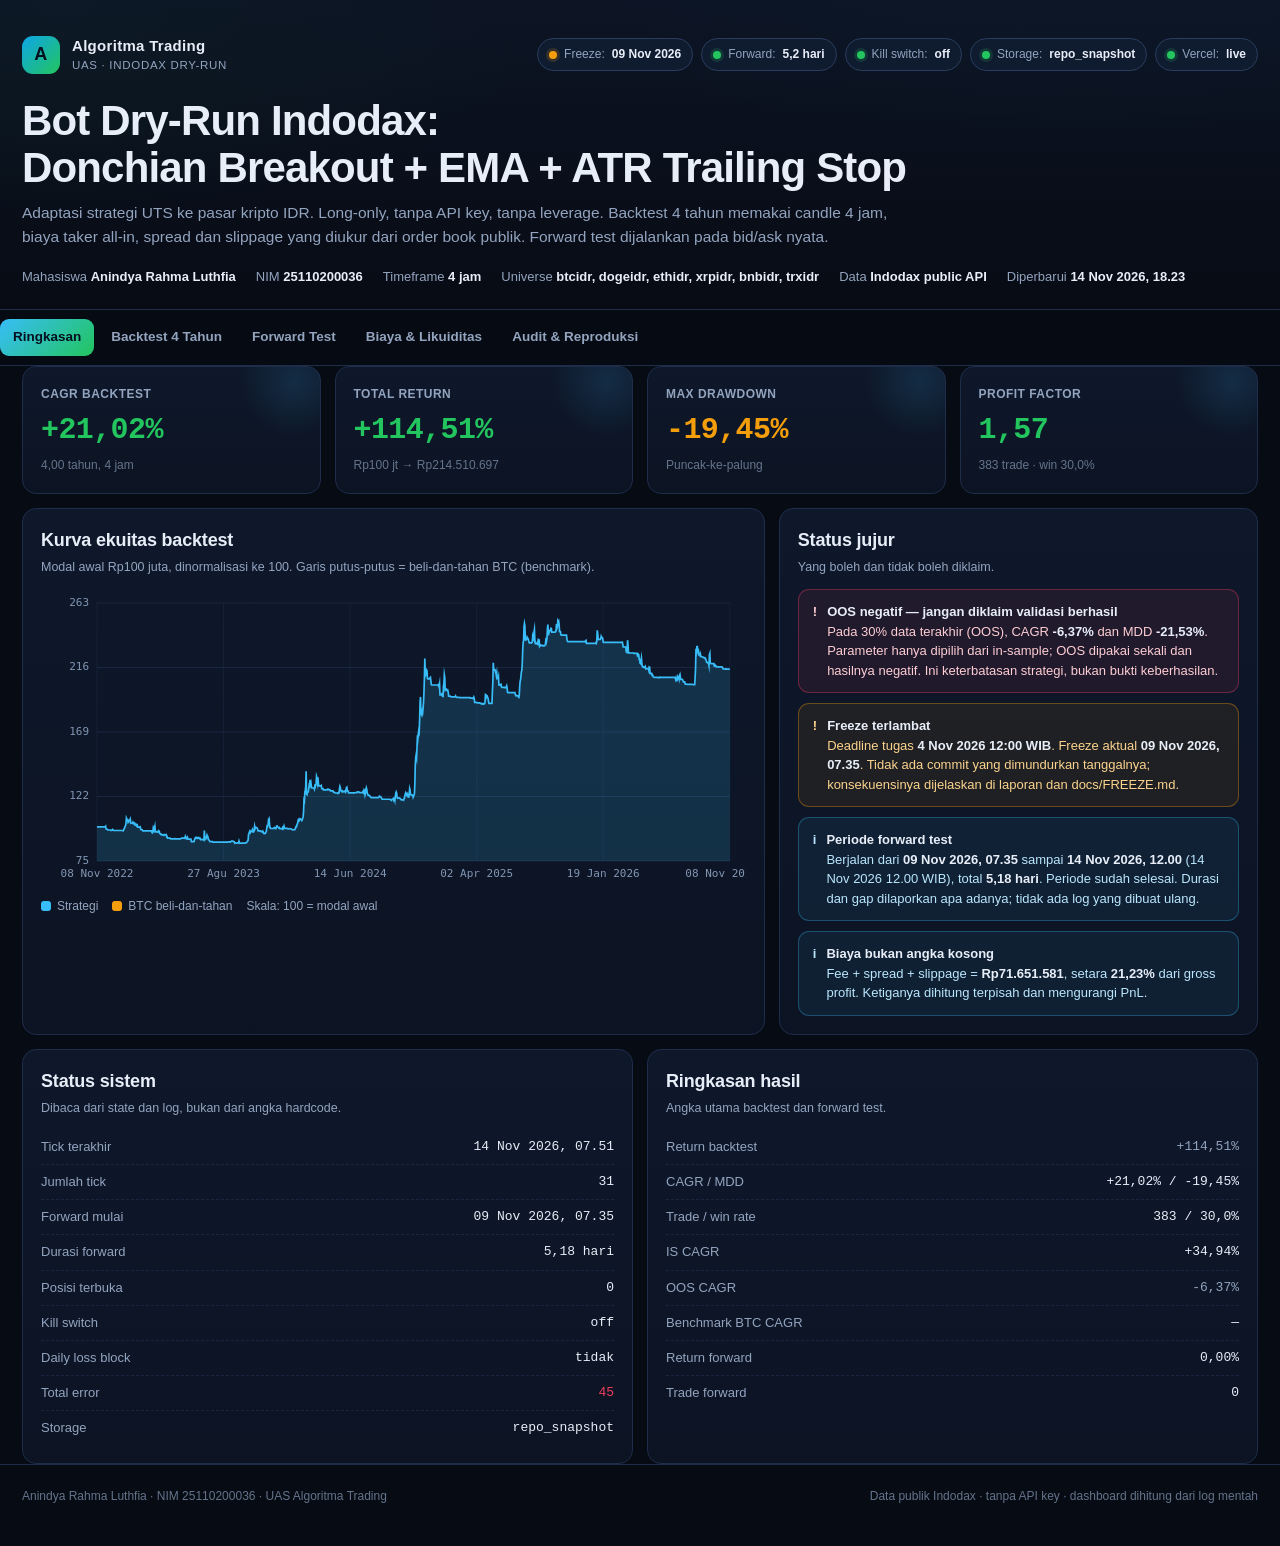
